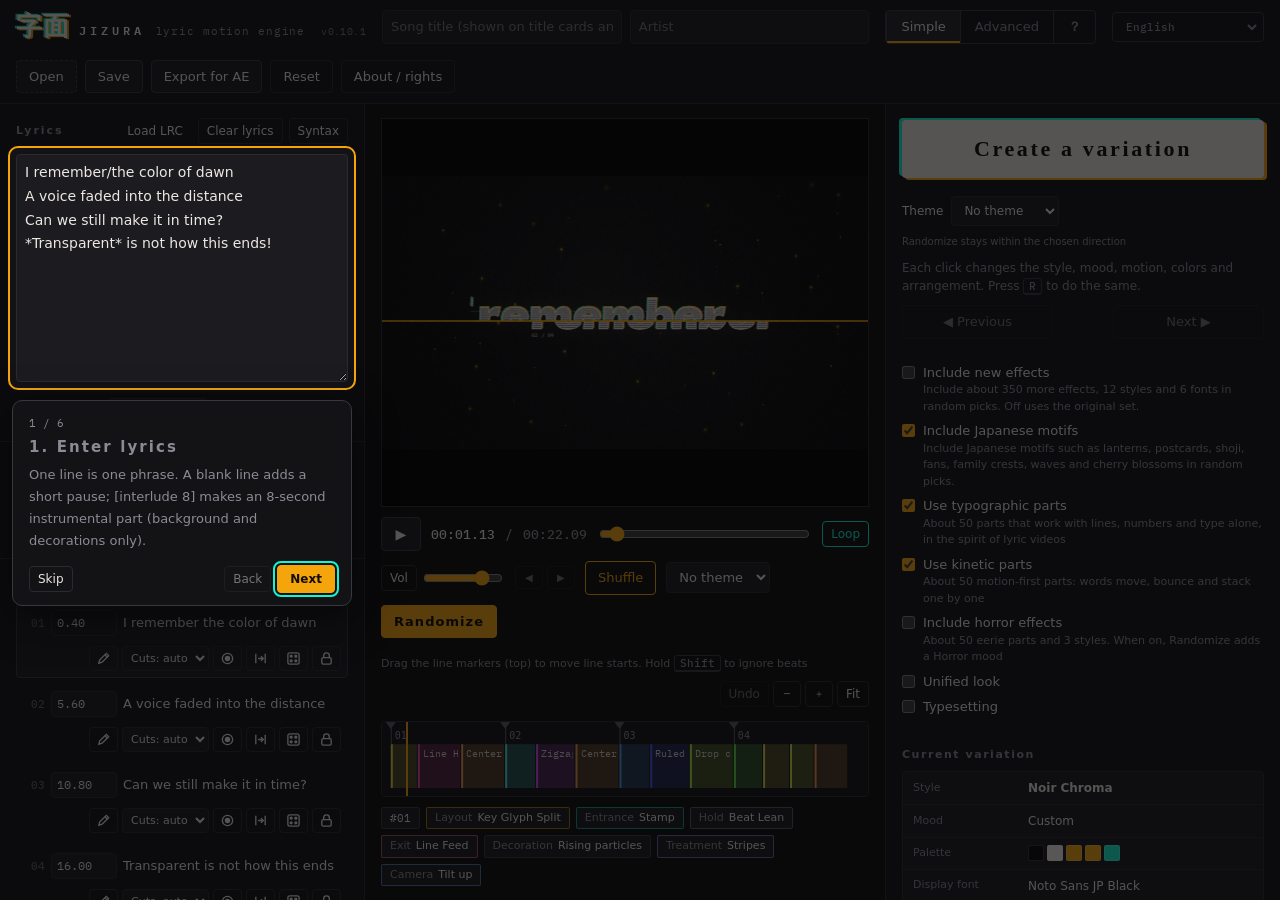
==== en/index.html @ 8b4aab5e "feat: Add custom image support and GitHub Pages deployment workflow" ====
<!doctype html>
<html lang="en">
<head>
<meta charset="utf-8">
<meta name="viewport" content="width=device-width, initial-scale=1, viewport-fit=cover">
<title>JIZURA — Lyric Motion Video Maker</title>
<meta name="description" content="Turn lyrics into animated lyric videos in your browser and export MP4.">
<link rel="canonical" href="https://HYowshi.github.io/JIZURA/en/">
<link rel="alternate" hreflang="ja" href="https://HYowshi.github.io/JIZURA/">
<link rel="alternate" hreflang="en" href="https://HYowshi.github.io/JIZURA/en/">
<link rel="alternate" hreflang="zh-Hant" href="https://HYowshi.github.io/JIZURA/zh-hant/">
<link rel="alternate" hreflang="zh-Hans" href="https://HYowshi.github.io/JIZURA/zh-hans/">
<link rel="alternate" hreflang="ko" href="https://HYowshi.github.io/JIZURA/ko/">
<link rel="alternate" hreflang="id-ID" href="https://HYowshi.github.io/JIZURA/id/">
<link rel="alternate" hreflang="vi" href="https://HYowshi.github.io/JIZURA/vi/">
<meta property="og:type" content="website">
<meta property="og:title" content="JIZURA — Lyric Motion Video Maker">
<meta property="og:description" content="Turn lyrics into animated lyric videos in your browser and export MP4.">
<meta property="og:url" content="https://HYowshi.github.io/JIZURA/en/">
<meta name="twitter:card" content="summary">
<link rel="preconnect" href="https://fonts.googleapis.com">
<link rel="preconnect" href="https://fonts.gstatic.com" crossorigin>
<style>
:root {
  color-scheme: dark;
  --ink: #0c0c0e;
  --panel: #131316;
  --raised: #1b1b20;
  --raised2: #232329;
  --line: #2a2a31;
  --line2: #383840;
  --text: #ece7e1;
  --muted: #8e8a94;
  --faint: #5d5a63;
  --amber: #f5a50c;
  --cyan: #16f4d4;
  --rose: #ff6f9c;
  --danger: #ff5a6a;
  --ui: "IBM Plex Sans JP", "Noto Sans JP", "Hiragino Sans", "Yu Gothic UI", "Meiryo", system-ui, sans-serif;
  --mono: "IBM Plex Mono", "SFMono-Regular", Consolas, monospace;
  --brand: "Zen Old Mincho", "Noto Serif JP", "Yu Mincho", serif;
  --r: 4px;
}
html, body { height: 100%; }
[hidden] { display: none !important; }
body { margin: 0; background: var(--ink); color: var(--text); font: 13px/1.5 var(--ui); -webkit-font-smoothing: antialiased; }
* { box-sizing: border-box; }
button, input, select, textarea { font: inherit; color: inherit; }
:focus-visible { outline: 2px solid var(--cyan); outline-offset: 2px; }
@media (prefers-reduced-motion: reduce) { * { transition: none !important; } }

#app { display: flex; flex-direction: column; min-height: 100%; }

/* ---------- top bar ---------- */
.bar { display: flex; align-items: center; gap: 16px; padding-block: 10px; padding-inline: 16px; border-bottom: 1px solid var(--line); background: var(--panel); flex-wrap: wrap; }
.brand { display: flex; align-items: baseline; gap: 10px; min-width: 0; }
.brand .mark { font: 900 26px/1 var(--brand); letter-spacing: 0.02em; color: var(--text); text-shadow: -2px -1px 0 rgba(22,244,212,0.85), 2px 1px 0 rgba(245,165,12,0.9); }
.brand .word { font: 600 12px/1 var(--mono); letter-spacing: 0.34em; color: var(--text); }
.brand .tag { font: 400 11px/1 var(--mono); color: var(--muted); letter-spacing: 0.08em; }
.brand .ver { font: 400 10px/1 var(--mono); color: var(--muted); opacity: 0.8; margin-left: 6px; letter-spacing: 0.04em; }
.proj { display: flex; gap: 8px; flex: 1 1 280px; min-width: 0; }
.proj input { flex: 1 1 0; min-width: 0; }
.acts { display: flex; gap: 8px; flex-wrap: wrap; }
.lang-switch { display: inline-flex; align-items: center; gap: 3px; flex: none; font: 500 11px var(--mono); border: 1px solid var(--line2); border-radius: var(--r); padding: 3px; }
.lang-switch a, .lang-switch span { display: inline-block; padding: 3px 7px; color: var(--muted); text-decoration: none; border-radius: 2px; }
.lang-switch a:hover { color: var(--text); background: var(--raised2); }
.lang-switch [aria-current=page] { color: var(--ink); background: var(--amber); }
html[lang=en] { --ui: system-ui, -apple-system, "Segoe UI", sans-serif; --brand: Georgia, "Times New Roman", serif; }
html[lang=zh-Hant] { --ui: "Noto Sans TC", "PingFang TC", "Microsoft JhengHei", system-ui, sans-serif; }
html[lang=ko] { --ui: "Noto Sans KR", "Apple SD Gothic Neo", "Malgun Gothic", system-ui, sans-serif; --brand: "Noto Serif KR", "AppleMyungjo", "Batang", serif; }
html[lang=en] .work { grid-template-columns: minmax(315px, 365px) minmax(0, 1fr) minmax(350px, 395px); }
html[lang=en] .slider { grid-template-columns: 124px minmax(0, 1fr) 36px 30px; }
html[lang=en] .now-row { grid-template-columns: 105px minmax(0, 1fr); }
html[lang=en] .font-row { grid-template-columns: 95px minmax(0, 1fr); }
html[lang=en] .ln .tools select { max-width: 130px; }
html[lang=en] .fields .field { overflow-wrap: anywhere; }
html[lang=en] .easy-grid button, html[lang=en] .tabs button { white-space: normal; line-height: 1.2; }

/* ---------- controls ---------- */
input[type=text], input[type=number], input:not([type]), select, textarea {
  background: var(--raised); border: 1px solid var(--line); border-radius: var(--r); padding: 6px 8px; min-width: 0;
}
input[type=number] { font-family: var(--mono); }
textarea { width: 100%; resize: vertical; line-height: 1.7; }
select { padding-right: 4px; }
button { background: var(--raised); border: 1px solid var(--line2); border-radius: var(--r); padding: 6px 12px; cursor: pointer; white-space: nowrap; }
button:hover { background: var(--raised2); border-color: #4a4a54; }
button:disabled { opacity: 0.45; cursor: not-allowed; }
button.small { padding: 3px 8px; font-size: 12px; }
button.ghost { background: transparent; border-color: var(--line); }
button.primary { background: var(--amber); color: #120c00; border-color: var(--amber); font-weight: 700; }
button.primary:hover { background: #ffb52a; }
button.accent { border-color: var(--amber); color: var(--amber); background: transparent; }
button.accent:hover { background: rgba(245,165,12,0.1); }
button[aria-pressed=true] { border-color: var(--cyan); color: var(--cyan); }
button.icon { padding: 4px 6px; line-height: 0; }
button.icon svg { width: 15px; height: 15px; }
label.file { position: relative; display: inline-flex; align-items: center; gap: 6px; background: var(--raised); border: 1px dashed var(--line2); border-radius: var(--r); padding: 6px 12px; cursor: pointer; }
label.file:hover { border-color: var(--amber); }
label.file input { position: absolute; inset: 0; opacity: 0; cursor: pointer; width: 100%; }
.muted { color: var(--muted); }
.mono { font-family: var(--mono); }
h2, h3 { margin: 0; font-weight: 600; }
h2 { font-size: 11px; letter-spacing: 0.18em; color: var(--muted); }
h3 { font-size: 11px; letter-spacing: 0.14em; color: var(--muted); margin-top: 18px; margin-bottom: 8px; }

/* ---------- workspace ---------- */
.work { flex: 1; display: grid; grid-template-columns: minmax(270px, 330px) minmax(0, 1fr) minmax(290px, 350px); min-height: 0; }
.col { min-width: 0; min-height: 0; }
.col-left, .col-right { background: var(--panel); overflow: auto; }
.col-left { border-right: 1px solid var(--line); }
.col-right { border-left: 1px solid var(--line); }
.sec { padding: 14px 16px; border-bottom: 1px solid var(--line); display: flex; flex-direction: column; gap: 10px; }
.sec-h { display: flex; align-items: center; justify-content: space-between; gap: 8px; }
#lyrics { min-height: 150px; font-size: 14px; }
.syntax { font-size: 12px; color: var(--muted); background: var(--raised); border: 1px solid var(--line); border-radius: var(--r); padding: 10px 12px; }
.syntax code { font-family: var(--mono); color: var(--amber); }
.syntax ul { margin: 0; padding-left: 16px; display: grid; gap: 3px; }
.row { display: flex; align-items: center; gap: 8px; flex-wrap: wrap; }
.audio-name { font-size: 12px; overflow-wrap: anywhere; }
.fields { display: grid; grid-template-columns: repeat(3, minmax(0, 1fr)); gap: 8px; }
.field { display: flex; flex-direction: column; gap: 4px; font-size: 11px; color: var(--muted); }
.field input, .field select { width: 100%; }
.tapbox { border: 1px solid var(--amber); border-radius: var(--r); padding: 10px; display: grid; gap: 8px; background: rgba(245,165,12,0.06); }
.tapbox .next { font-size: 15px; }
button.tap { font: 700 18px/1 var(--mono); letter-spacing: 0.2em; padding: 16px; background: var(--amber); color: #120c00; border-color: var(--amber); }
/* タップ同期中は行一覧の自動スクロールで押せなくなるので、左カラムの先頭に貼り付けて固定する */
.col-left > #tapPanel { position: sticky; top: 0; z-index: 20; margin: 10px 12px; background-color: var(--panel); background-image: linear-gradient(rgba(245,165,12,0.10), rgba(245,165,12,0.10)); box-shadow: 0 10px 24px rgba(0,0,0,0.5); }
.tapbox.compact .hint { display: none; }
.tapbox .tap-opts { display: flex; gap: 14px; align-items: center; flex-wrap: wrap; font-size: 12px; color: var(--muted); }
.tapbox .tap-opts label { display: inline-flex; gap: 6px; align-items: center; }
.tapbox .tap-count { margin-left: 10px; font: 700 22px/1 var(--mono); color: var(--amber); }
/* 固定レイアウトにならない広さ／高さのときは、左カラムがスクロールしないのでビューポートに重ねて固定する */
@media (max-width: 1180px), (max-height: 619px) {
  .col-left > #tapPanel { position: fixed; top: 8px; left: 8px; right: 8px; bottom: auto; margin: 0; max-height: 62vh; overflow: auto; box-shadow: 0 14px 40px rgba(0,0,0,0.6); }
}

/* line list */
#lineList { list-style: none; margin: 0; padding: 0; display: grid; gap: 6px; }
.ln { display: grid; grid-template-columns: 22px 66px minmax(0, 1fr); gap: 4px 6px; align-items: center; padding: 6px; border: 1px solid transparent; border-radius: var(--r); }
.ln:hover { background: var(--raised); }
.ln.cur { border-color: var(--line2); background: var(--raised); }
.ln .no { font: 500 11px var(--mono); color: var(--faint); text-align: right; }
.ln .time { width: 100%; padding: 3px 5px; font-size: 12px; }
.ln .txt { overflow: hidden; text-overflow: ellipsis; white-space: nowrap; cursor: pointer; }
.ln .meta { grid-column: 2 / 4; display: flex; justify-content: space-between; align-items: flex-start; gap: 6px; flex-wrap: wrap; }
.ln .tools { display: flex; gap: 4px; flex: 0 1 auto; flex-wrap: wrap; justify-content: flex-end; margin-left: auto; }
.ln .tools select { padding: 2px 4px; font-size: 11px; max-width: 92px; width: auto; }
.ln .cuts { display: flex; gap: 4px; flex-wrap: wrap; min-width: 0; flex: 1 1 140px; }
.ln .cuts span { font-size: 10px; padding: 1px 6px; border-radius: 2px; border: 1px solid var(--line2); color: var(--muted); cursor: pointer; }
.ln .cuts span:hover { color: var(--text); border-color: var(--amber); }
.ln .cuts select.cut-lay { font-size: 10px; padding: 1px 4px; max-width: 112px; border: 1px solid var(--line2); border-radius: 2px; background: var(--raised); color: var(--text); }
.ln .cuts select.cut-lay.is-forced { border-color: var(--amber); color: var(--text); }

/* ---------- stage ---------- */
.col-stage { display: flex; flex-direction: column; gap: 10px; padding: 14px 16px; min-width: 0; }
.viewport { position: relative; width: 100%; background: #000; border: 1px solid var(--line); display: grid; place-items: center; overflow: hidden; }
.viewport canvas { display: block; width: 100%; height: auto; max-height: 68vh; object-fit: contain; }
.field-wide { grid-column: span 2; }
.lang-row { display: flex; align-items: center; flex-wrap: wrap; gap: 6px; margin-top: 6px; font-size: 11px; color: var(--muted); }
.lang-row select { width: auto; }
.key-badge { position: absolute; right: 10px; top: 10px; background: rgba(12,12,14,0.78); border: 1px solid var(--line2); color: #fff; padding: 3px 8px; border-radius: var(--r); font-size: 11px; pointer-events: none; letter-spacing: .04em; }
.key-badge i { display: inline-block; width: 9px; height: 9px; border-radius: 2px; margin-right: 6px; vertical-align: -1px; border: 1px solid rgba(255,255,255,.5); }
.overlay-msg { position: absolute; left: 12px; bottom: 12px; background: rgba(12,12,14,0.85); border: 1px solid var(--line2); padding: 6px 10px; border-radius: var(--r); font-size: 12px; }
.transport { display: flex; align-items: center; gap: 10px; flex-wrap: wrap; }
.transport .vol { display: inline-flex; align-items: center; gap: 4px; }
.transport .vol input[type=range] { flex: 0 0 80px; width: 80px; }
#btnLoop[data-mode="line"], #btnLoop[data-mode="cut"] { color: var(--amber); }
#btnLoop[aria-pressed="false"] { opacity: 0.55; }
.transport .tc { font: 500 13px var(--mono); font-variant-numeric: tabular-nums; }
.transport input[type=range] { flex: 1 1 160px; accent-color: var(--amber); }
button.play { width: 40px; height: 34px; padding: 0; font-size: 14px; }
/* timeline controls, export range, line tools */
.tl-bar { display: flex; justify-content: space-between; align-items: center; gap: 8px; margin: 8px 0 4px; flex-wrap: wrap; }
.tl-hint { font-size: 11px; }
.tl-btns { display: flex; gap: 4px; margin-left: auto; }
.rng-row { display: flex; align-items: center; gap: 6px; flex-wrap: wrap; margin: 10px 0 2px; font-size: 12px; }
.rng-row select { width: auto; max-width: 150px; }
.rng-lab { color: var(--muted); font-size: 11px; }
.rngInfo { font-size: 11px; }
.ln.in-range { border-color: var(--amber); }
.ln.is-inter .txt { color: var(--muted); font-style: italic; }
.ln .txt-edit { width: 100%; padding: 3px 6px; font-size: 13px; }
.ln .tools .icon[aria-pressed=true] { color: var(--amber); }
#timeline { width: 100%; height: 76px; display: block; background: var(--panel); border: 1px solid var(--line); border-radius: var(--r); cursor: pointer; touch-action: none; }
.cutinfo { display: flex; gap: 6px; flex-wrap: wrap; align-items: center; min-height: 26px; flex: none; }
.cutinfo .cut-roll { margin-left: 2px; }
.chip { font-size: 11px; padding: 2px 8px; border-radius: 2px; border: 1px solid var(--line2); color: var(--text); background: var(--raised); }
.chip b { font-weight: 500; color: var(--muted); margin-right: 5px; }
button.chip { cursor: pointer; font: inherit; }
button.chip:hover { border-color: var(--amber); color: var(--text); }
button.chip.is-forced { border-color: var(--amber); }
button.chip[aria-pressed=true] { border-color: var(--cyan); color: var(--cyan); }
.cut-pick { border: 1px solid var(--line); border-radius: var(--r); background: var(--panel); padding: 8px; max-height: min(42vh, 420px); overflow: auto; }
.cut-pick-h { display: flex; align-items: center; gap: 8px; margin-bottom: 8px; position: sticky; top: 0; background: var(--panel); z-index: 1; padding-bottom: 4px; }
.cut-pick-h strong { font-size: 12px; }
.cut-pick-h .muted { flex: 1; font-size: 11px; }
.cut-pick .tech-grid { display: grid; grid-template-columns: repeat(auto-fill, minmax(112px, 1fr)); gap: 8px; padding: 0; min-height: 96px; }
.cut-pick .tcard { cursor: pointer; width: 100%; text-align: left; }
.cut-pick .tcard.is-on { border-color: var(--amber); box-shadow: 0 0 0 1px var(--amber); }
.cut-pick .tcard canvas { width: 100%; aspect-ratio: 16 / 9; display: block; background: #0c0c0e; }
.chip { font-size: 11px; padding: 2px 8px; border-radius: 2px; border: 1px solid var(--line2); color: var(--text); background: var(--raised); }
.chip b { font-weight: 500; color: var(--muted); margin-right: 5px; }
.chip.l { border-color: rgba(245,165,12,0.6); }
.chip.e { border-color: rgba(22,244,212,0.55); }
.chip.x { border-color: rgba(255,111,156,0.6); }
.chip.h { border-color: #55525c; }
.hint { font-size: 12px; color: var(--muted); }

/* ---------- right panel ---------- */
.tabs { display: grid; grid-template-columns: repeat(4, 1fr); border-bottom: 1px solid var(--line); position: sticky; top: 0; background: var(--panel); z-index: 2; }
.tabs button { border: 0; border-radius: 0; background: transparent; padding: 11px 4px; color: var(--muted); border-bottom: 2px solid transparent; }
.tabs button[aria-selected=true] { color: var(--text); border-bottom-color: var(--amber); }
.tabpane { padding: 14px 16px 24px; }
.style-grid { display: grid; grid-template-columns: repeat(3, minmax(0, 1fr)); gap: 8px; }
.stile { display: flex; flex-direction: column; gap: 5px; padding: 0; border: 1px solid var(--line); background: transparent; border-radius: var(--r); overflow: hidden; text-align: left; }
.stile canvas { width: 100%; aspect-ratio: 16 / 9; display: block; }
.stile span { font-size: 11px; padding: 0 7px 6px; white-space: nowrap; overflow: hidden; text-overflow: ellipsis; }
.stile[aria-pressed=true] { border-color: var(--amber); box-shadow: 0 0 0 1px var(--amber); color: var(--text); }
.slider { display: grid; grid-template-columns: 96px minmax(0, 1fr) 36px 30px; gap: 8px; align-items: center; margin-bottom: 8px; }
.slider input { width: 100%; accent-color: var(--amber); }
.slider output { font: 500 11px var(--mono); color: var(--muted); text-align: right; }
.checks { display: grid; grid-template-columns: repeat(2, minmax(0, 1fr)); gap: 3px 10px; }
.checks label { display: flex; align-items: center; gap: 6px; font-size: 12px; padding: 2px 0; }
.checks input { accent-color: var(--amber); }
.tgroup .checks.tech-grid { display: grid; grid-template-columns: repeat(auto-fill, minmax(128px, 1fr)); gap: 8px; padding: 0 10px 10px; }
.tcard { display: flex; flex-direction: column; gap: 4px; padding: 0; border: 1px solid var(--line); border-radius: var(--r); overflow: hidden; background: var(--panel); cursor: pointer; }
.tcard:hover { border-color: var(--line2); }
.tcard canvas { width: 100%; aspect-ratio: 16 / 9; display: block; background: #0c0c0e; }
.tcard .tcard-name { display: flex; align-items: center; gap: 5px; font-size: 11px; padding: 0 6px 6px; min-width: 0; }
.tcard .tcard-name span { white-space: nowrap; overflow: hidden; text-overflow: ellipsis; min-width: 0; }
.tcard.set-off { opacity: 0.5; }
.group-h { display: flex; justify-content: space-between; align-items: center; margin-top: 16px; margin-bottom: 6px; }
.tgroup { border: 1px solid var(--line); border-radius: var(--r); margin-bottom: 8px; background: var(--raised); }
.tgroup summary { display: flex; justify-content: space-between; align-items: center; padding: 8px 10px; cursor: pointer; list-style: none; font-size: 12px; }
.tgroup summary::-webkit-details-marker { display: none; }
.tgroup summary::before { content: '▸'; color: var(--muted); margin-right: 8px; transition: transform .15s; }
.tgroup[open] summary::before { transform: rotate(90deg); }
.tgroup .tg-name { flex: 1; font-weight: 600; }
.tgroup .tg-cnt { color: var(--muted); font-size: 11px; }
/* locks: same look as the per-line lock button (icon ghost + SVG, accent colour while pressed) */
.tgroup summary .lk { flex: none; margin-left: 6px; }
.lk[aria-pressed="true"] { color: var(--amber); }
.tgroup .tg-tools { display: flex; gap: 6px; padding: 0 10px 8px; }
.tgroup .checks { padding: 0 10px 10px; }
.chip.t { border-color: rgba(180,140,255,0.6); }
.chip.b { border-color: rgba(120,200,120,0.55); }
.chip.c { border-color: rgba(120,170,255,0.6); }
.group-h:first-child { margin-top: 0; }
.color-row { display: grid; grid-template-columns: repeat(3, minmax(0, 1fr)); gap: 8px; }
.color-row label { display: flex; flex-direction: column; gap: 3px; font-size: 11px; color: var(--muted); }
.color-row input[type=color] { width: 100%; height: 28px; padding: 0; border: 1px solid var(--line); background: transparent; border-radius: var(--r); }
.font-row { display: grid; grid-template-columns: 70px minmax(0, 1fr); gap: 8px; align-items: center; margin-bottom: 6px; font-size: 12px; }
.progress { height: 6px; background: var(--raised2); border-radius: 3px; overflow: hidden; }
.progress i { display: block; height: 100%; width: 0; background: linear-gradient(90deg, var(--cyan), var(--amber)); }
.outbtns { display: grid; gap: 8px; margin-top: 12px; }
.outbtns button { padding: 10px 12px; }
.note { font-size: 12px; color: var(--muted); border-left: 2px solid var(--line2); padding-left: 10px; margin-top: 12px; }
.kbd { font: 500 11px var(--mono); border: 1px solid var(--line2); border-bottom-width: 2px; padding: 0 5px; border-radius: 3px; }

label.check { display: flex; align-items: flex-start; gap: 8px; margin-bottom: 8px; cursor: pointer; }
label.check input { margin: 3px 0 0; flex: none; accent-color: var(--amber); }
label.check small { display: block; font-size: 11px; color: var(--muted); }

/* ---------- modes / おまかせ ---------- */
.modes { display: inline-flex; border: 1px solid var(--line2); border-radius: var(--r); overflow: hidden; }
.modes button { border: 0; border-radius: 0; background: transparent; padding: 6px 14px; color: var(--muted); }
.modes button + button { border-left: 1px solid var(--line2); }
.modes button[aria-pressed=true] { background: var(--raised2); color: var(--text); box-shadow: inset 0 -2px 0 var(--amber); }
#app.is-easy .tabs, #app.is-easy .tabpane, #app.is-easy .pro-only { display: none !important; }
.hist-btns { display: inline-flex; gap: 4px; }
button.icon-txt { font-size: 10px; min-width: 28px; }
.transport #btnOmakase { letter-spacing: 0.08em; }

.easy { padding: 16px 16px 28px; display: grid; gap: 18px; }
.easy h3 { margin: 0 0 8px; }
.easy-hero { display: grid; gap: 10px; }
button.omakase {
  position: relative; padding: 18px 14px; font: 900 22px/1 var(--brand); letter-spacing: 0.12em;
  background: var(--text); color: var(--ink); border: 0; border-radius: var(--r);
  box-shadow: -3px -2px 0 var(--cyan), 3px 2px 0 var(--amber);
  transition: transform .12s ease, box-shadow .12s ease;
}
button.omakase:hover { background: #fff; box-shadow: -5px -3px 0 var(--cyan), 5px 3px 0 var(--amber); }
button.omakase:active { transform: translateY(1px) scale(0.99); box-shadow: -1px -1px 0 var(--cyan), 1px 1px 0 var(--amber); }
button.omakase:disabled { box-shadow: none; }
.easy-hero .hint { margin: 0; }
.hist-row { display: grid; grid-template-columns: 1fr auto 1fr; gap: 8px; align-items: center; }
.hist-row #histPos { font-size: 11px; text-align: center; min-width: 44px; }
.now { display: grid; gap: 1px; background: var(--line); border: 1px solid var(--line); border-radius: var(--r); overflow: hidden; }
.now-row { display: grid; grid-template-columns: 84px minmax(0, 1fr); gap: 10px; align-items: center; padding: 7px 10px; background: var(--raised); font-size: 12px; }
.now-row .k { color: var(--muted); font-size: 11px; }
.now-row .v { display: flex; align-items: center; gap: 8px; min-width: 0; overflow: hidden; text-overflow: ellipsis; white-space: nowrap; }
.now-row b { font-weight: 700; }
.tagl { font: 500 10px var(--mono); color: var(--cyan); border: 1px solid rgba(22,244,212,0.5); padding: 0 5px; border-radius: 2px; }
.easy-grid { display: grid; grid-template-columns: repeat(2, minmax(0, 1fr)); gap: 8px; }
.easy-grid button { padding: 10px 8px; }
.easy .fields { display: grid; grid-template-columns: repeat(3, minmax(0, 1fr)); gap: 8px; }
.easy .exp-box { margin-top: 10px; }
.swatches { display: inline-flex; gap: 3px; vertical-align: middle; }
.swatches i { width: 16px; height: 16px; border-radius: 2px; border: 1px solid rgba(255,255,255,0.18); display: inline-block; }
#paletteSwatch i { width: 22px; height: 22px; }
.toast {
  position: absolute; top: 12px; left: 50%; transform: translate(-50%, -6px); opacity: 0;
  display: flex; align-items: center; gap: 10px; max-width: calc(100% - 24px);
  background: rgba(12,12,14,0.9); border: 1px solid var(--line2); border-left: 2px solid var(--amber);
  padding: 7px 12px; border-radius: var(--r); font-size: 12px; white-space: nowrap; overflow: hidden; text-overflow: ellipsis; pointer-events: none;
  transition: opacity .2s ease, transform .2s ease;
}
.toast.in { opacity: 1; transform: translate(-50%, 0); }
.toast.out { opacity: 0; transform: translate(-50%, -6px); }

/* ---------- 利用について ---------- */
button.linkish { background: none; border: 0; padding: 4px 0; color: var(--muted); font-size: 12px; text-decoration: underline; text-underline-offset: 3px; cursor: pointer; justify-self: start; }
button.linkish:hover { color: var(--text); background: none; }
dialog.terms { width: min(520px, calc(100vw - 32px)); max-height: calc(100vh - 48px); overflow: auto; padding: 22px 24px 18px; background: var(--panel); color: var(--text); border: 1px solid var(--line2); border-radius: 8px; box-shadow: 0 20px 60px rgba(0,0,0,0.55); }
dialog.terms .reset-list { margin: 0 0 12px; padding-left: 18px; display: grid; gap: 3px; font-size: 13px; }
button.danger { background: #c9433a; border-color: #c9433a; color: #fff; font-weight: 700; }
button.danger:hover { background: #dd5146; }
.sec-btns { display: inline-flex; gap: 6px; }
.sec-btns label.file.small { padding: 3px 8px; font-size: 12px; border-style: solid; border-color: transparent; background: transparent; color: var(--fg, inherit); }
.sec-btns label.file.small:hover { border-color: var(--amber); }
dialog.terms::backdrop { background: rgba(6,6,8,0.66); }
dialog.terms h2 { font-size: 15px; letter-spacing: 0.08em; color: var(--text); margin: 0 0 14px; }
dialog.terms p { margin: 0 0 10px; line-height: 1.75; font-size: 13px; }
dialog.terms a { color: var(--cyan); word-break: break-all; }
.terms-main { border-left: 3px solid var(--amber); background: var(--raised); padding: 12px 14px 4px; border-radius: 0 var(--r) var(--r) 0; margin-bottom: 14px; }
.terms-main .terms-big { font-size: 15px; }
.terms-main strong { color: var(--amber); font-weight: 700; }
.terms-sub { color: var(--muted); font-size: 12px !important; }
.terms-note { font-size: 12px !important; }
.terms-oss { font-size: 12px; color: var(--muted); margin: 4px 0 14px; }
.terms-oss summary { cursor: pointer; }
.terms-oss p { font-size: 12px !important; margin-top: 6px; }
.terms-foot { display: flex; justify-content: space-between; align-items: center; gap: 12px; border-top: 1px solid var(--line); padding-top: 12px; }

/* ---------- fixed workspace (wide & tall enough windows) ----------
   The page no longer scrolls as a whole: the header and the preview + timeline stay put, and the
   lyrics / line list (left) and settings (right) scroll inside their own columns. */
@media (min-width: 1181px) and (min-height: 620px) {
  html.fixed-ok body { overflow: hidden; }
  html.fixed-ok #app { height: 100vh; height: 100dvh; min-height: 0; }
  html.fixed-ok .work { overflow: hidden; }
  html.fixed-ok .col-left, html.fixed-ok .col-right { overscroll-behavior: contain; }
  html.fixed-ok .col-stage { overflow: hidden auto; }
  html.fixed-ok .viewport { flex: 1 1 0; min-height: 180px; }
  html.fixed-ok .viewport canvas { max-height: none; }
}

/* ---------- responsive ---------- */
@media (max-width: 1180px) {
  .work { grid-template-columns: minmax(0, 1fr) minmax(0, 1fr); }
  html[lang=en] .work { grid-template-columns: minmax(0, 1fr) minmax(0, 1fr); }
  .col-stage { grid-column: 1 / -1; order: -1; }
  .col-left { border-right: 1px solid var(--line); }
  .col-right { border-left: 0; }
}
@media (max-width: 760px) {
  .work { grid-template-columns: minmax(0, 1fr); }
  html[lang=en] .work { grid-template-columns: minmax(0, 1fr); }
  .col-left, .col-right { border: 0; border-top: 1px solid var(--line); }
  .bar { gap: 10px; }
  .brand .tag { display: none; }
  .fields { grid-template-columns: repeat(2, minmax(0, 1fr)); }
  .easy .fields { grid-template-columns: repeat(3, minmax(0, 1fr)); }
  #app.is-easy .col-right { order: 0; border-top: 1px solid var(--line); }
  #app.is-easy .col-left { order: 1; }
  .transport .hist-btns { display: none; }
}

/* 追加分 / 和風 switches + badges */
.pick-sets { margin: 12px 0 6px; text-align: left; }
.pick-sets label.check { margin-bottom: 6px; }
.easy-hero .pick-sets { margin-top: 14px; }
.set-badge { display: inline-block; margin-left: 4px; padding: 0 4px; border: 1px solid var(--amber); border-radius: 3px; color: var(--amber); font-size: 10px; line-height: 15px; vertical-align: 1px; }
.set-badge.ex { border-color: var(--cyan, #4cc9d9); color: var(--cyan, #4cc9d9); }
.set-badge.set-horror { border-color: #c0544a; color: #e0786e; }
.set-badge.set-typo { border-color: #9aa3ad; color: #c5ccd3; }
.set-badge.set-kinetic { border-color: #7fbf6a; color: #9fd98a; }
.checks label.set-off { opacity: 0.45; }
.checks label.set-off .set-badge { border-color: var(--muted); color: var(--muted); }
.stile { position: relative; }
.stile .badges { position: absolute; top: 4px; left: 4px; padding: 0; display: flex; gap: 3px; }
.stile .set-badge { margin: 0; padding: 0 4px; font-size: 10px; line-height: 15px; background: rgba(0,0,0,0.55); }
.stile.set-off { opacity: 0.55; }

/* ---------- かんたんモードの案内ツアー ---------- */
.tour { position: fixed; inset: 0; z-index: 200; pointer-events: auto; }
.tour-spot { position: fixed; border-radius: 8px; box-shadow: 0 0 0 9999px rgba(8, 8, 10, 0.66); outline: 2px solid var(--amber); transition: all 0.22s ease; pointer-events: none; }
.tour-bub { position: fixed; width: min(340px, calc(100vw - 24px)); background: var(--panel); color: var(--text); border: 1px solid var(--line2); border-radius: 10px; padding: 14px 16px 12px; box-shadow: 0 12px 40px rgba(0,0,0,0.5); transition: top 0.22s ease, left 0.22s ease; }
.tour-step { font-size: 11px; }
.tour-title { margin: 4px 0 6px; font-size: 15px; }
.tour-text { margin: 0 0 12px; font-size: 13px; line-height: 1.7; color: var(--muted); }
.tour-nav { display: flex; gap: 6px; align-items: center; }
.tour-sp { flex: 1; }
.tour-btn { min-width: 30px; font-weight: 700; }
button.small.primary { padding: 4px 12px; }

.lang-switch select { font: 500 11px var(--mono); padding: 3px 6px; width: auto; background: transparent; color: var(--muted); border: none; }
.sr-only { position: absolute; width: 1px; height: 1px; overflow: hidden; clip: rect(0 0 0 0); white-space: nowrap; }
.unify-box { margin-bottom: 10px; padding-bottom: 6px; border-bottom: 1px solid var(--line); }
.center-dir { gap: 6px; margin: -2px 0 8px 26px; font-size: 12px; }
.center-dir select { width: auto; }

/* ================= スマホ mode (#app.is-mobile) =================
   one column: sticky header with おまかせ, the preview right under it, then folding sections */
.omk-top, .menu-btn { display: none; }
.mode-mobile { display: none; }
@media (max-width: 900px), (pointer: coarse) { .mode-mobile { display: inline-block; } }
#app.is-mobile .mode-mobile { display: inline-block; }
#app.is-mobile .bar { position: sticky; top: 0; z-index: 40; gap: 8px; padding: 8px 10px; }
#app.is-mobile .brand .tag, #app.is-mobile .brand .word, #app.is-mobile .tour-btn { display: none; }
#app.is-mobile .brand .mark { font-size: 22px; }
#app.is-mobile .omk-top, #app.is-mobile .menu-btn { display: inline-block; }
#app.is-mobile .omk-top { order: 2; margin-left: auto; padding: 9px 16px; font-size: 15px; }
#app.is-mobile .menu-btn { order: 3; padding: 9px 10px; }
#app.is-mobile .modes { order: 4; flex: 1 1 100%; }
#app.is-mobile .modes button { flex: 1 1 0; padding: 7px 4px; }
#app.is-mobile .proj, #app.is-mobile .acts, #app.is-mobile .lang-switch { display: none; order: 5; flex: 1 1 100%; }
#app.is-mobile.menu-open .proj, #app.is-mobile.menu-open .acts, #app.is-mobile.menu-open .lang-switch { display: flex; }
#app.is-mobile .acts > * { flex: 1 1 auto; }
#app.is-mobile .work { display: flex; flex-direction: column; overflow: visible; }
#app.is-mobile .col-left, #app.is-mobile .col-right { overflow: visible; border: 0; border-top: 1px solid var(--line); }
#app.is-mobile .col-stage { order: -1; position: sticky; top: var(--mbar, 96px); z-index: 30; background: var(--ink); padding: 8px 10px; gap: 6px; box-shadow: 0 8px 18px rgba(0,0,0,0.45); }
#app.is-mobile .viewport canvas { max-height: 34vh; }
#app.is-mobile .tl-bar, #app.is-mobile #timeline, #app.is-mobile .cutinfo, #app.is-mobile .transport .vol, #app.is-mobile #btnLoop, #app.is-mobile #btnShuffle, #app.is-mobile #btnOmakase { display: none; }
#app.is-mobile .transport { gap: 8px; flex-wrap: nowrap; }
#app.is-mobile .transport .hist-btns { display: inline-flex; }
#app.is-mobile .col-right { order: 0; }
#app.is-mobile .col-left { order: 1; }
#app.is-mobile .easy-hero .omakase { display: none; }
#app.is-mobile button, #app.is-mobile select, #app.is-mobile input[type=text], #app.is-mobile label.file { min-height: 40px; }
#app.is-mobile button.small, #app.is-mobile .ln button, #app.is-mobile .ln select { min-height: 34px; }
#app.is-mobile .easy .fields, #app.is-mobile .fields { grid-template-columns: repeat(2, minmax(0, 1fr)); }
/* folding sections: tap the heading */
#app.is-mobile .sec > .sec-h h2 { cursor: pointer; font-size: 13px; }
#app.is-mobile .sec > .sec-h h2::before { content: '▾'; display: inline-block; width: 1.2em; color: var(--amber); }
#app.is-mobile .sec.fold > .sec-h h2::before { content: '▸'; }
#app.is-mobile .sec.fold > :not(.sec-h) { display: none !important; }
/* lines: one compact row each, tap to open its tools */
#app.is-mobile .ln { grid-template-columns: 22px minmax(0, 1fr); padding: 8px 6px; }
#app.is-mobile .ln .time { display: none; }
#app.is-mobile .ln .meta { display: none; grid-column: 1 / -1; }
#app.is-mobile .ln.open .meta { display: block; }
#app.is-mobile .ln .txt { white-space: nowrap; overflow: hidden; text-overflow: ellipsis; }
#app.is-mobile .ln.open .txt { white-space: normal; }
.exp-share { width: 100%; margin-bottom: 8px; }
#app.is-mobile .transport .tc.muted, #app.is-mobile #timeDur { display: none; }
#app.is-mobile .transport input[type=range] { flex: 1 1 40px; min-width: 0; }
#app.is-mobile .transport .hist-btns button { min-width: 36px; padding: 4px 8px; }
#app.is-mobile button.play { flex: none; width: 44px; }

/* カットの開始時刻 (詳細モード) and the cut playing now */
.ln .cut-pair { display: inline-flex; min-width: 0; gap: 2px; align-items: center; }
.ln .cut-time { width: 64px; font-size: 11px; padding: 2px 4px; }
.ln .cut-time.is-forced { border-color: var(--amber); }
.ln .cut-lay.playing { box-shadow: 0 0 0 2px var(--amber); }
.theme-row { display: flex; align-items: center; gap: 8px; flex-wrap: wrap; font-size: 12px; margin-top: 8px; }
.theme-row select { min-width: 9em; }
#app.is-easy .ln .cut-pair { display: none; }
.outbtns.out-png { grid-template-columns: repeat(auto-fit, minmax(140px, 1fr)); margin-top: 8px; }
.outbtns.out-png button { padding: 8px 10px; font-size: 12px; }
/* layout menus are filled on first use: keep their width fixed so nothing jumps */
.ln .cuts select.cut-lay { width: 112px; }
.ln .tools select.lay { width: 112px; }

/* ---------- custom user images ---------- */
.image-box { display: flex; flex-direction: column; gap: 8px; margin-top: 4px; }
.img-thumbs { display: flex; gap: 6px; flex-wrap: wrap; margin-top: 6px; }
.img-thumb-item { position: relative; width: 54px; height: 54px; border-radius: var(--r); overflow: hidden; border: 1px solid var(--line2); background: var(--raised); }
.img-thumb-item img { width: 100%; height: 100%; object-fit: cover; display: block; }
.img-thumb-item .del-btn { position: absolute; top: 2px; right: 2px; background: rgba(0,0,0,0.75); color: #fff; border: none; border-radius: 2px; width: 16px; height: 16px; font-size: 10px; line-height: 16px; text-align: center; cursor: pointer; padding: 0; }
.img-thumb-item .del-btn:hover { background: var(--danger); }

</style>
</head>
<body>
<div id="tour" class="tour" hidden role="dialog" aria-modal="true" aria-labelledby="tourTitle">
  <div class="tour-spot"></div>
  <div class="tour-bub">
    <div class="tour-step mono muted"></div>
    <h3 id="tourTitle" class="tour-title"></h3>
    <p class="tour-text"></p>
    <div class="tour-nav"><button class="tour-skip ghost small">Skip</button><span class="tour-sp"></span><button class="tour-prev ghost small">Back</button><button class="tour-next primary small">Next</button></div>
  </div>
</div>
<div id="app">
  <header class="bar">
    <div class="brand"><span class="mark" aria-hidden="true">字面</span><span class="word">JIZURA</span><span class="tag">lyric motion engine</span><span class="ver">v0.10.1</span></div>
    <div class="proj">
      <input id="songTitle" type="text" placeholder="Song title (shown on title cards and HUD)" aria-label="Song title">
      <input id="songArtist" type="text" placeholder="Artist" aria-label="Artist">
    </div>
    <button id="btnOmakaseTop" class="primary omk-top" title="Randomize style, mood, effects and palette">Randomize</button>
    <button id="btnMenu" class="ghost menu-btn" aria-expanded="false" aria-controls="appMenu">Menu</button>
    <div class="modes" role="group" aria-label="Editor mode">
      <button id="modeMobile" class="mode-mobile" aria-pressed="false" title="Phone layout (Randomize pinned at the top, lines folded)">Phone</button>
      <button id="modeEasy" aria-pressed="false" title="A simple workspace focused on automatic creation">Simple</button>
      <button id="modePro" aria-pressed="true" title="Show all settings">Advanced</button>
      <button id="btnTour" class="ghost tour-btn" title="A short tour of the Simple mode" aria-label="Tour">？</button>
    </div>
    <label class="lang-switch"><span class="sr-only">Language</span><select aria-label="Language" onchange="if(this.value)location.href=this.value"><option value="../index.html" lang="ja">日本語</option><option value="../en/index.html" lang="en" selected>English</option><option value="../zh-hant/index.html" lang="zh-Hant">繁體中文</option><option value="../zh-hans/index.html" lang="zh-Hans">简体中文</option><option value="../ko/index.html" lang="ko">한국어</option><option value="../id/index.html" lang="id-ID">Bahasa Indonesia</option><option value="../vi/index.html" lang="vi">Tiếng Việt</option></select></label>
    <div class="acts">
      <label class="file" title="Open a saved project (.json)">Open<input id="fileProject" type="file" accept=".json,application/json"></label>
      <button id="btnSave" title="Save project as .json">Save</button>
      <button id="btnAE" title="Export project data for the After Effects panel">Export for AE</button>
      <button id="btnReset" class="ghost" title="Clear lyrics, song, settings and history and start over">Reset</button>
      <button id="btnTerms" class="ghost terms-open" title="Rights and licenses for your exports">About / rights</button>
    </div>
  </header>

  <main class="work">
    <!-- ================= left: lyrics & timing ================= -->
    <section class="col col-left" aria-label="Lyrics and timing">
      <div id="tapPanel" class="tapbox" hidden>
          <div class="hint">Press <span class="kbd">Space</span> or the button as each line starts. A wrong tap? Press <span class="kbd">Backspace</span> or “Undo tap”. To redo from a line in the middle, press ◎ in the line list.If a line has several cuts, press <span class="kbd">Tab</span> the moment the cut should change to time the cuts of that line too.</div>
          <div class="tap-opts"><label>Speed <select id="tapRate" aria-label="Playback speed while tapping"><option value="1">1×</option><option value="0.75">0.75×</option><option value="0.5">0.5×</option></select></label><label><input type="checkbox" id="tapCount"> Count-in</label></div>
          <div class="next">Next: <b id="tapLine">—</b><b id="tapCountNum" class="tap-count" hidden></b></div>
          <button id="tapBtn" class="tap">TAP</button>
          <button id="tapBack" class="ghost">Undo tap</button>
          <button id="tapStop" class="ghost">Finish</button>
      </div>
      <div class="sec">
        <div class="sec-h"><h2>Lyrics</h2><span class="sec-btns"><label class="file ghost small" title="Load an LRC file (lyrics with time stamps) in place of the current lyrics (Undo brings them back)">Load LRC<input id="fileLrc" type="file" accept=".lrc,.txt,text/plain"></label><button id="btnClearLyrics" class="ghost small" title="Clear the lyrics with their line timings, per-line settings and export range (Undo or Ctrl+Z brings them back)">Clear lyrics</button><button id="btnSyntax" class="ghost small" aria-expanded="false">Syntax</button></span></div>
        <textarea id="lyrics" rows="9" spellcheck="false" aria-label="Lyrics (one phrase per line)"></textarea>
        <label class="lang-row">Lyrics language<select id="lyricLang"><option value="auto">Auto-detect</option><option value="ja">日本語</option><option value="zh-Hant">繁體中文</option><option value="zh-Hans">简体中文</option><option value="ko">한국어</option><option value="en">English</option></select><span id="langNote" class="muted"></span></label>
        <div id="syntax" class="syntax" hidden>
          <ul>
            <li>One phrase per line. A blank line adds a short pause.</li>
            <li><code>I remember/the dawn</code> … <code>/</code> marks a cut boundary</li>
            <li><code>*transparent*</code> … emphasis (larger, stronger effects)</li>
            <li>A trailing <code>!</code> … adds a flash and shake</li>
            <li><code>lyrics|reading or note</code> … smaller text in annotation layouts</li>
            <li><code>[01:23.45]Lyrics</code> … uses an LRC timestamp</li>
            <li><code>[interlude 8]</code> … an 8-second instrumental part (no lyrics, background and decorations only). Without a number it lasts 4 seconds; tap sync or markers set its length</li>
            <li><code>#</code> starts a comment (ignored)</li>
          </ul>
        </div>
      </div>

      <div class="sec">
        <div class="sec-h"><h2>Audio and timing</h2></div>
        <div id="audioName" class="muted audio-name">No audio. Import a song to detect beats and align cuts.</div>
        <div class="row">
          <label class="file" title="MP3, WAV, M4A and more">Import audio<input id="audioFile" type="file" accept="audio/*,.mp3,.wav,.m4a,.aac,.ogg,.flac"></label>
          <button id="btnTap" title="Tap at the start of each line while the song plays">Tap to sync</button>
        </div>
        <div class="fields pro-only">
          <label class="field">BPM<input id="bpm" type="number" min="0" max="300" step="0.1" placeholder="Auto"></label>
          <label class="field">Start (s)<input id="offset" type="number" min="0" step="0.05"></label>
          <label class="field">Line duration<input id="lineScale" type="number" min="0.4" max="3" step="0.05"></label>
        </div>
        <div class="row pro-only">
          <label class="row" style="gap:6px"><input id="snap" type="checkbox"> Snap to beat</label>
          <button id="btnResetTimes" class="ghost small">Clear manual timing</button>
        </div>
      </div>

      <div class="sec">
        <div class="sec-h"><h2>Lines and cuts</h2><span id="linesInfo" class="muted mono"></span></div>
        <ol id="lineList"></ol>
      </div>
    </section>

    <!-- ================= center: stage ================= -->
    <section class="col col-stage" aria-label="Preview">
      <div class="viewport" id="viewport"><canvas id="view" width="1280" height="720"></canvas><div id="viewMsg" class="overlay-msg" hidden></div><div id="keyBadge" class="key-badge" hidden></div><div id="toast" class="toast" role="status" aria-live="polite" hidden></div></div>
      <div class="transport">
        <button id="btnPlay" class="play" aria-label="Play">▶</button>
        <span id="timeNow" class="tc">00:00.00</span><span class="tc muted">/</span><span id="timeDur" class="tc muted">00:00.00</span>
        <input id="scrub" type="range" min="0" max="10000" value="0" aria-label="Playback position">
        <button id="btnLoop" class="ghost small" aria-pressed="true" title="Loop the whole piece">Loop</button>
        <span class="vol"><button id="btnMute" class="ghost small" aria-pressed="false" title="Click to mute / unmute (preview only — exports keep the original level)">Vol</button><input id="vol" type="range" min="0" max="100" value="80" aria-label="Preview volume"></span>
        <span class="hist-btns">
          <button id="btnPrev" class="ghost small icon-txt" title="Previous variation" aria-label="Previous">◀</button>
          <button id="btnNext" class="ghost small icon-txt" title="Next variation" aria-label="Next">▶</button>
        </span>
        <button id="btnShuffle" class="accent" title="Shuffle the arrangement, keeping locked lines">Shuffle</button>
        <select class="themeSel" aria-label="Randomize theme" title="Randomize theme (when set, Randomize stays within that direction and turns on the part sets it needs)"><option value="">No theme</option><option value="lyricpv">Lyric video</option><option value="kinetic">Kinetic</option><option value="wa">Japanese</option><option value="horror">Horror</option><option value="pop">Pop</option><option value="ballad">Ballad</option></select>
        <button id="btnOmakase" class="primary" title="Randomize style, mood, effects and colors (R)">Randomize</button>
      </div>
      <div class="tl-bar">
        <span class="tl-hint muted">Drag the line markers (top) to move line starts. Hold <span class="kbd">Shift</span> to ignore beats</span>
        <span class="tl-btns">
          <button id="btnUndoEdit" class="ghost small" title="Undo lyric and timing changes (Ctrl+Z)" disabled>Undo</button>
          <button id="tlOut" class="ghost small icon-txt" title="Zoom out" aria-label="Zoom the timeline out">−</button>
          <button id="tlIn" class="ghost small icon-txt" title="Zoom in (or scroll on the timeline)" aria-label="Zoom the timeline in">＋</button>
          <button id="tlFit" class="ghost small" title="Show the whole song">Fit</button>
        </span>
      </div>
      <canvas id="timeline" aria-label="Timeline (click to seek, drag line markers to adjust)"></canvas>
      <div class="cutinfo" id="cutInfo"></div>
      <div id="cutPick" class="cut-pick pro-only" hidden>
        <div class="cut-pick-h">
          <strong id="cutPickTitle">Techniques</strong>
          <span class="muted" id="cutPickHint">Replace only this cut</span>
          <button type="button" id="cutPickAuto" class="ghost small">Auto</button>
          <button type="button" id="cutPickClose" class="ghost small" aria-label="Close">✕</button>
        </div>
        <div id="cutPickGrid" class="tech-grid checks"></div>
      </div>
    </section>

    <!-- ================= right: look & output ================= -->
    <section class="col col-right" aria-label="Style and export">
      <div id="easyPanel" class="easy" hidden>
        <div class="easy-hero">
          <button id="btnOmakaseBig" class="omakase">Create a variation</button>
          <label class="theme-row">Theme<select class="themeSel" aria-label="Randomize theme"><option value="">No theme</option><option value="lyricpv">Lyric video</option><option value="kinetic">Kinetic</option><option value="wa">Japanese</option><option value="horror">Horror</option><option value="pop">Pop</option><option value="ballad">Ballad</option></select><small class="muted">Randomize stays within the chosen direction</small></label>
          <p class="hint">Each click changes the style, mood, motion, colors and arrangement. Press <span class="kbd">R</span> to do the same.</p>
          <div class="hist-row">
            <button id="btnPrev2" class="ghost">◀ Previous</button>
            <span id="histPos" class="muted mono"></span>
            <button id="btnNext2" class="ghost">Next ▶</button>
          </div>
          <div class="pick-sets">
            <label class="check"><input id="eExtra" class="extra-toggle" type="checkbox"><span>Include new effects<small>Include about 350 more effects, 12 styles and 6 fonts in random picks. Off uses the original set.</small></span></label>
            <label class="check"><input id="eWa" class="wa-toggle" type="checkbox" checked><span>Include Japanese motifs<small>Include Japanese motifs such as lanterns, postcards, shoji, fans, family crests, waves and cherry blossoms in random picks.</small></span></label>
            <label class="check"><input class="typo-toggle" type="checkbox" checked><span>Use typographic parts<small>About 50 parts that work with lines, numbers and type alone, in the spirit of lyric videos</small></span></label>
            <label class="check"><input class="kinetic-toggle" type="checkbox" checked><span>Use kinetic parts<small>About 50 motion-first parts: words move, bounce and stack one by one</small></span></label>
            <label class="check"><input class="horror-toggle" type="checkbox"><span>Include horror effects<small>About 50 eerie parts and 3 styles. When on, Randomize adds a Horror mood</small></span></label>
            <label class="check"><input class="unify-toggle" type="checkbox"><span>Unified look</span></label>
            <label class="check"><input class="typeset-toggle" type="checkbox"><span>Typesetting</span></label>
          </div>
        </div>
        <div class="easy-sec">
          <h3>Current variation</h3>
          <div id="easyNow" class="now"></div>
        </div>
        <div class="easy-sec">
          <h3>Change one thing</h3>
          <div class="easy-grid">
            <button id="eStyle" title="Change the style only">Style</button>
            <button id="ePalette" title="Randomize accent and offset colors">Palette</button>
            <button id="eMood" title="Change motion, glitch and technique mood">Mood</button>
            <button id="eCut" title="Change the arrangement and motion only">Arrangement</button>
          </div>
        </div>
        <div class="easy-sec">
          <h3>Export</h3>
          <div class="fields">
            <label class="field">Aspect ratio<select id="eAspect"><option value="16:9">16:9</option><option value="9:16">9:16 portrait</option><option value="4:3">4:3</option><option value="3:4">3:4 portrait</option><option value="1:1">1:1</option><option value="4:5">4:5 portrait</option><option value="21:9">21:9</option></select></label>
            <label class="field">Resolution<select id="eRes"><option value="720">720p</option><option value="1080">1080p</option><option value="1440">1440p</option><option value="2160">4K</option></select></label>
            <label class="field">fps<select id="eFps"><option>24</option><option>30</option><option>60</option></select></label>
            <label class="field field-wide">Background<select id="eKey"><option value="off">Style background</option><option value="green">Green screen (compositing)</option><option value="black">Black background (compositing)</option></select></label>
          </div>
          <label class="check center-free"><input id="eCenter" class="center-toggle" type="checkbox"><span>Keep the centre free (for a character)<small>For a character or other footage in the middle: lyrics and their effects go to the left / right on wide frames and top / bottom on tall ones, alternating line by line. Backgrounds and screen effects still cover the whole frame (the preview outlines the free area with a dotted line)</small></span></label>
          <label class="row center-dir" hidden>On tall frames<select class="centerDirSel" aria-label="Split on tall frames"><option value="tb">Top / bottom</option><option value="lr">Left / right</option></select></label>
          <div class="rng-row"><span class="rng-lab">Export range</span><select class="rngFrom" aria-label="First line to export"></select><span class="muted">〜</span><select class="rngTo" aria-label="Last line to export"></select><span class="rngInfo muted mono"></span></div>
          <div class="outbtns"><button id="eMP4" class="primary">Export MP4</button><button id="eMP4File" class="ghost mp4file" hidden title="Pick the file first; the video is written straight into it. Use this when long songs or 1080p and above fail because the browser runs out of memory (Chrome / Edge)">For large videos (save straight to a file)</button><button id="eLRC" class="ghost" title="Save the lyrics with each line’s start time (.lrc). With an export range, only those lines, timed from the start of the video">Save LRC</button></div>
          <div class="outbtns out-png"><button id="ePNG" class="ghost">PNG sequence (ZIP)</button><button id="ePNGA" class="ghost">Transparent PNG (ZIP)</button><button id="ePNGL" class="ghost" title="Transparent PNGs in two folders: back/ (background graphic and the decorations behind the lyrics) and front/ (lyrics, their decorations and ghosts). Screen effects are applied to both, so front over back matches the normal look.">Transparent PNG layers (ZIP)</button></div>
          <button class="terms-open linkish">Rights to exported videos</button>
          <div class="exp-box" hidden>
            <button class="exp-share primary" hidden>Share / save</button>
            <div class="progress"><i class="exp-bar"></i></div>
            <div class="row" style="justify-content:space-between;margin-top:6px"><span class="exp-text muted mono">—</span><button class="exp-cancel ghost small">Cancel</button></div>
          </div>
        </div>
      </div>
      <nav class="tabs" role="tablist">
        <button role="tab" data-tab="style" aria-selected="true">Style</button>
        <button role="tab" data-tab="fx" aria-selected="false">Effects</button>
        <button role="tab" data-tab="tech" aria-selected="false">Techniques</button>
        <button role="tab" data-tab="out" aria-selected="false">Export</button>
      </nav>

      <div class="tabpane" data-pane="style">
        <div id="styleGrid" class="style-grid"></div>
        <h3>Font roles</h3>
        <div id="fontRoles"></div>
        <div class="row" style="margin-top:8px">
          <input id="localFont" type="text" placeholder="Installed font name (e.g. Arial)" style="flex:1">
          <button id="btnAddFont">Add</button>
        </div>
        <div class="row" style="margin-top:8px"><label class="file">Font file (.ttf/.otf)<input id="fontFile" type="file" accept=".ttf,.otf,.woff,.woff2"></label></div>
        <h3>Accent and offset colors</h3>
        <label class="check"><input id="accentOn" type="checkbox"><span>Use custom colors<small>Applies to every scene. Brightness adapts to the background.</small></span></label>
        <div class="color-row" id="colorRowAccent"></div>
        <div class="row" style="margin-top:10px">
          <button id="btnRandPalette" class="accent">Randomize palette</button>
          <div id="paletteSwatch" class="swatches" aria-hidden="true"></div>
        </div>
        <h3>Background and text colors</h3>
        <label class="check"><input id="colorOn" type="checkbox"><span>Use custom background and text colors</span></label>
        <div class="color-row" id="colorRow"></div>
        <h3>Custom images (Background, Polaroid, Effects)</h3>
        <div class="image-box">
          <div class="row" style="margin-top:4px">
            <label class="file" title="Background画像（JPG / PNG）">Load background image<input id="imgBgFile" type="file" accept="image/*"></label>
            <button id="btnRemoveBgImg" class="ghost small" hidden>Remove background image</button>
          </div>
          <div id="bgImgControls" class="fields" style="margin-top:6px" hidden>
            <label class="field">Opacity<input id="bgImgOpacity" type="range" min="0.1" max="1" step="0.05" value="0.75"><span id="bgImgOpacityVal" class="mono muted">75%</span></label>
            <label class="field">Blur<input id="bgImgBlur" type="range" min="0" max="20" step="1" value="0"><span id="bgImgBlurVal" class="mono muted">0px</span></label>
          </div>
          <div class="row" style="margin-top:10px">
            <label class="file" title="ポラロイド・レコード・フィルムなどの枠に使う画像">Effect images (Polaroid, Vinyl, Film)<input id="imgEffectFile" type="file" accept="image/*" multiple></label>
            <button id="btnRemoveEffectImgs" class="ghost small" hidden>Clear all effect images</button>
          </div>
          <div id="effectImgsThumb" class="img-thumbs" hidden></div>
          <div class="row" style="margin-top:10px">
            <label class="file" title="中央に配置するキャラクター画像（透過PNG推奨）">Center character image (PNG)<input id="imgCenterFile" type="file" accept="image/*"></label>
            <button id="btnRemoveCenterImg" class="ghost small" hidden>Remove character image</button>
          </div>
        </div>
      </div>

      <div class="tabpane" data-pane="fx" hidden>
        <div class="unify-box">
          <label class="check"><input class="unify-toggle" type="checkbox"><span>Unified look</span></label>
          <label class="check"><input class="typeset-toggle" type="checkbox"><span>Typesetting</span></label>
        </div>
        <div id="fxSliders"></div>
        <div class="row" style="margin-top:6px">
          <label class="row" style="gap:6px"><input id="fxFlash" type="checkbox"> Flash</label>
          <label class="row" style="gap:6px">Frame stepping <select id="fxKoma" title="Motion drawings per second (independent of export fps)"><option value="0">Full (export fps)</option><option value="12">On twos (12 drawings/s)</option><option value="8">On threes (8 drawings/s)</option></select></label>
        </div>
        <div class="row" style="margin-top:6px">
          <label class="row" style="gap:6px" title="Leave out the numbers layouts and decorations add, like “No.01” or “#03” (numbers in the lyrics stay)"><input id="fxHideNo" type="checkbox"> Hide decorative numbers</label>
          <label class="row" style="gap:6px" title="Leave out the times layouts and decorations add, like “00:12.34” (times in the lyrics stay)"><input id="fxHideTime" type="checkbox"> Hide decorative times</label>
        </div>
        <div class="fields" style="margin-top:12px">
          <label class="field">HUD<select id="fxHud"><option value="auto">Auto (by style)</option><option value="on">Always show</option><option value="off">Hide</option></select></label>
          <label class="field">Seed<input id="seed" type="number" step="1"></label>
          <label class="field">&nbsp;<button id="btnSeed" class="ghost">New seed</button></label>
        </div>
        <p class="note">The same seed produces the same arrangement. Reroll or lock individual lines in the list on the left.</p>
      </div>

      <div class="tabpane" data-pane="tech" hidden>
        <div class="pick-sets">
          <label class="check"><input id="tExtra" class="extra-toggle" type="checkbox"><span>Include new effects<small>Include techniques, styles and fonts marked New in automatic picks.</small></span></label>
          <label class="check"><input id="tWa" class="wa-toggle" type="checkbox" checked><span>Include Japanese motifs<small>Include techniques and styles marked JP in automatic picks. Manual selections remain available.</small></span></label>
          <label class="check"><input class="typo-toggle" type="checkbox" checked><span>Use typographic parts<small>Techniques marked T. When off, Randomize and Shuffle skip them</small></span></label>
          <label class="check"><input class="kinetic-toggle" type="checkbox" checked><span>Use kinetic parts<small>Techniques marked K. When off, Randomize and Shuffle skip them</small></span></label>
          <label class="check"><input class="horror-toggle" type="checkbox"><span>Include horror effects<small>Techniques and styles marked H. Randomize uses them only in the Horror mood</small></span></label>
        </div>
        <div class="row" style="margin-bottom:10px"><input id="techFilter" type="text" placeholder="Filter techniques by name" style="flex:1" aria-label="Filter techniques by name"><span id="techTotal" class="muted mono"></span></div>
        <p class="note">Previews on screen loop automatically.</p>
        <div id="techLists"></div>
      </div>

      <div class="tabpane" data-pane="out" hidden>
        <div class="fields">
          <label class="field">Aspect ratio<select id="outAspect"><option value="16:9">16:9</option><option value="9:16">9:16 portrait</option><option value="4:3">4:3</option><option value="3:4">3:4 portrait</option><option value="1:1">1:1</option><option value="4:5">4:5 portrait</option><option value="21:9">21:9</option></select></label>
          <label class="field">Resolution<select id="outRes"><option value="720">720p</option><option value="1080">1080p</option><option value="1440">1440p</option><option value="2160">4K</option></select></label>
          <label class="field">fps<select id="outFps"><option>24</option><option>30</option><option>60</option></select></label>
          <label class="field">Quality<select id="outQuality"><option value="standard">Standard</option><option value="high">High</option><option value="max">Maximum</option></select></label>
          <label class="field field-wide">Background<select id="outKey"><option value="off">Style background</option><option value="green">Green screen (compositing)</option><option value="black">Black background (compositing)</option></select></label>
        </div>
        <p class="note key-note">Green screen and black background render white text and effects over a solid color, without background patterns, paper texture, particles or vignette. The preview shows the export. Use a chroma key for green or Screen blending / a luma key for black to composite over footage.</p>
        <label class="check center-free"><input id="outCenter" class="center-toggle" type="checkbox"><span>Keep the centre free (for a character)<small>For a character or other footage in the middle: lyrics and their effects go to the left / right on wide frames and top / bottom on tall ones, alternating line by line. Backgrounds and screen effects still cover the whole frame (the preview outlines the free area with a dotted line)</small></span></label>
          <label class="row center-dir" hidden>On tall frames<select class="centerDirSel" aria-label="Split on tall frames"><option value="tb">Top / bottom</option><option value="lr">Left / right</option></select></label>
        <label class="row" style="gap:6px;margin-top:10px"><input id="outAudio" type="checkbox" checked> Include audio in video</label>
        <div class="rng-row"><span class="rng-lab">Export range</span><select class="rngFrom" aria-label="First line to export"></select><span class="muted">〜</span><select class="rngTo" aria-label="Last line to export"></select><span class="rngInfo muted mono"></span></div>
        <div class="outbtns">
          <button id="btnMP4" class="primary">Export MP4</button>
          <button id="btnMP4File" class="mp4file" hidden title="Pick the file first; the video is written straight into it. Use this when long songs or 1080p and above fail because the browser runs out of memory (Chrome / Edge)">MP4 (large videos, save straight to a file)</button>
          <button id="btnPNG">PNG sequence (ZIP)</button>
          <button id="btnPNGA">Transparent PNG (ZIP)</button>
          <button id="btnLRC" title="Save the lyrics with each line’s start time (.lrc). With an export range, only those lines, timed from the start of the video">Lyrics (LRC)</button>
          <button id="btnPNGL" title="Transparent PNGs in two folders: back/ (background graphic and the decorations behind the lyrics) and front/ (lyrics, their decorations and ghosts). Screen effects are applied to both, so front over back matches the normal look.">Transparent PNG layers (ZIP)</button>
        </div>
        <div class="exp-box" hidden style="margin-top:12px">
          <button class="exp-share primary" hidden>Share / save</button>
          <div class="progress"><i class="exp-bar"></i></div>
          <div class="row" style="justify-content:space-between;margin-top:6px"><span class="exp-text muted mono">—</span><button class="exp-cancel ghost small">Cancel</button></div>
        </div>
        <button class="terms-open linkish" style="margin-top:10px">Rights and licenses for exported videos and images</button>
        <p class="note" id="codecNote">Export runs in your browser (Chrome or Edge recommended).</p>
      </div>
    </section>
  </main>
</div>

<dialog id="resetDlg" class="terms" aria-labelledby="resetTitle">
  <form method="dialog">
    <h2 id="resetTitle">Reset</h2>
    <p>This clears everything below and starts over. <strong>It cannot be undone.</strong></p>
    <ul class="reset-list">
      <li>Lyrics, song title and artist</li>
      <li>The loaded song (including the copy kept in this browser)</li>
      <li>Timing, per-line settings and export range</li>
      <li>Style, motion, palette, fonts and other settings</li>
      <li>Variation history (◀ ▶) and the lyrics / timing undo history</li>
    </ul>
    <p class="terms-sub">Simple / Advanced mode, preview volume and the interface language stay as they are. Saved project files (.json) are not affected.</p>
    <div class="terms-foot"><span></span><span class="row"><button value="cancel" class="ghost">Cancel</button><button value="reset" class="danger">Reset</button></span></div>
  </form>
</dialog>
<dialog id="termsDlg" class="terms" aria-labelledby="termsTitle">
  <form method="dialog">
    <h2 id="termsTitle">About / rights</h2>
    <div class="terms-main">
      <p class="terms-big">You own the <strong>videos and images you create</strong>.</p>
      <p class="terms-sub">Lyrics and music remain the property of their respective rights holders.</p>
    </div>
    <p>The tool is released under the <strong>MIT license</strong>. See the license at:</p>
    <p><a href="https://github.com/852wa/JIZURA" target="_blank" rel="noopener">https://github.com/852wa/JIZURA</a></p>
    <p class="muted terms-note">Your lyrics and audio are processed in this browser and are not sent to a server.</p>
    <details class="terms-oss"><summary>Open source software</summary>
      <p>MP4 export: mp4-muxer（MIT License）<br>Fonts: Google Fonts typefaces（SIL Open Font License 1.1）</p>
    </details>
    <div class="terms-foot"><span class="muted mono">© 2026 hakoniwa · MIT</span><button value="close" class="primary" autofocus>Close</button></div>
  </form>
</dialog>

<script>
/*! mp4-muxer v5.2.2 | MIT License | (c) 2023 Vanilagy | see THIRD_PARTY_NOTICES.md */
"use strict";var Mp4Muxer=(()=>{var we=Object.defineProperty,at=Object.getOwnPropertyDescriptor,nt=Object.getOwnPropertyNames,ot=Object.prototype.hasOwnProperty,ht=(e,t)=>{for(var s in t)we(e,s,{get:t[s],enumerable:!0})},lt=(e,t,s,r)=>{if(t&&typeof t=="object"||typeof t=="function")for(let a of nt(t))!ot.call(e,a)&&a!==s&&we(e,a,{get:()=>t[a],enumerable:!(r=at(t,a))||r.enumerable});return e},ft=e=>lt(we({},"__esModule",{value:!0}),e),ve=(e,t,s)=>{if(!t.has(e))throw TypeError("Cannot "+s)},i=(e,t,s)=>(ve(e,t,"read from private field"),s?s.call(e):t.get(e)),d=(e,t,s)=>{if(t.has(e))throw TypeError("Cannot add the same private member more than once");t instanceof WeakSet?t.add(e):t.set(e,s)},C=(e,t,s,r)=>(ve(e,t,"write to private field"),r?r.call(e,s):t.set(e,s),s),ut=(e,t,s,r)=>({set _(a){C(e,t,a,s)},get _(){return i(e,t,r)}}),m=(e,t,s)=>(ve(e,t,"access private method"),s),Re={};ht(Re,{ArrayBufferTarget:()=>qe,FileSystemWritableFileStreamTarget:()=>Xe,Muxer:()=>vi,StreamTarget:()=>Te});var p=new Uint8Array(8),z=new DataView(p.buffer),y=e=>[(e%256+256)%256],c=e=>(z.setUint16(0,e,!1),[p[0],p[1]]),dt=e=>(z.setInt16(0,e,!1),[p[0],p[1]]),Pe=e=>(z.setUint32(0,e,!1),[p[1],p[2],p[3]]),n=e=>(z.setUint32(0,e,!1),[p[0],p[1],p[2],p[3]]),mt=e=>(z.setInt32(0,e,!1),[p[0],p[1],p[2],p[3]]),x=e=>(z.setUint32(0,Math.floor(e/2**32),!1),z.setUint32(4,e,!1),[p[0],p[1],p[2],p[3],p[4],p[5],p[6],p[7]]),ge=e=>(z.setInt16(0,2**8*e,!1),[p[0],p[1]]),A=e=>(z.setInt32(0,2**16*e,!1),[p[0],p[1],p[2],p[3]]),ye=e=>(z.setInt32(0,2**30*e,!1),[p[0],p[1],p[2],p[3]]),E=(e,t=!1)=>{let s=Array(e.length).fill(null).map((r,a)=>e.charCodeAt(a));return t&&s.push(0),s},se=e=>e&&e[e.length-1],Ce=e=>{let t;for(let s of e)(!t||s.presentationTimestamp>t.presentationTimestamp)&&(t=s);return t},O=(e,t,s=!0)=>{let r=e*t;return s?Math.round(r):r},Le=e=>{let t=e*(Math.PI/180),s=Math.cos(t),r=Math.sin(t);return[s,r,0,-r,s,0,0,0,1]},Ve=Le(0),je=e=>[A(e[0]),A(e[1]),ye(e[2]),A(e[3]),A(e[4]),ye(e[5]),A(e[6]),A(e[7]),ye(e[8])],X=e=>!e||typeof e!="object"?e:Array.isArray(e)?e.map(X):Object.fromEntries(Object.entries(e).map(([t,s])=>[t,X(s)])),V=e=>e>=0&&e<2**32,v=(e,t,s)=>({type:e,contents:t&&new Uint8Array(t.flat(10)),children:s}),w=(e,t,s,r,a)=>v(e,[y(t),Pe(s),r??[]],a),pt=e=>{let t=512;return e.fragmented?v("ftyp",[E("iso5"),n(t),E("iso5"),E("iso6"),E("mp41")]):v("ftyp",[E("isom"),n(t),E("isom"),e.holdsAvc?E("avc1"):[],E("mp41")])},Se=e=>({type:"mdat",largeSize:e}),ct=e=>({type:"free",size:e}),re=(e,t,s=!1)=>v("moov",null,[wt(t,e),...e.map(r=>vt(r,t)),s?Gt(e):null]),wt=(e,t)=>{let s=O(Math.max(0,...t.filter(l=>l.samples.length>0).map(l=>{const u=Ce(l.samples);return u.presentationTimestamp+u.duration})),Ae),r=Math.max(...t.map(l=>l.id))+1,a=!V(e)||!V(s),o=a?x:n;return w("mvhd",+a,0,[o(e),o(e),n(Ae),o(s),A(1),ge(1),Array(10).fill(0),je(Ve),Array(24).fill(0),n(r)])},vt=(e,t)=>v("trak",null,[gt(e,t),yt(e,t)]),gt=(e,t)=>{let s=Ce(e.samples),r=O(s?s.presentationTimestamp+s.duration:0,Ae),a=!V(t)||!V(r),o=a?x:n,l;return e.info.type==="video"?l=typeof e.info.rotation=="number"?Le(e.info.rotation):e.info.rotation:l=Ve,w("tkhd",+a,3,[o(t),o(t),n(e.id),n(0),o(r),Array(8).fill(0),c(0),c(0),ge(e.info.type==="audio"?1:0),c(0),je(l),A(e.info.type==="video"?e.info.width:0),A(e.info.type==="video"?e.info.height:0)])},yt=(e,t)=>v("mdia",null,[Ct(e,t),St(e.info.type==="video"?"vide":"soun"),Tt(e)]),Ct=(e,t)=>{let s=Ce(e.samples),r=O(s?s.presentationTimestamp+s.duration:0,e.timescale),a=!V(t)||!V(r),o=a?x:n;return w("mdhd",+a,0,[o(t),o(t),n(e.timescale),o(r),c(21956),c(0)])},St=e=>w("hdlr",0,0,[E("mhlr"),E(e),n(0),n(0),n(0),E("mp4-muxer-hdlr",!0)]),Tt=e=>v("minf",null,[e.info.type==="video"?bt():_t(),kt(),At(e)]),bt=()=>w("vmhd",0,1,[c(0),c(0),c(0),c(0)]),_t=()=>w("smhd",0,0,[c(0),c(0)]),kt=()=>v("dinf",null,[Et()]),Et=()=>w("dref",0,0,[n(1)],[zt()]),zt=()=>w("url ",0,1),At=e=>{const t=e.compositionTimeOffsetTable.length>1||e.compositionTimeOffsetTable.some(s=>s.sampleCompositionTimeOffset!==0);return v("stbl",null,[Ot(e),Vt(e),jt(e),$t(e),Ht(e),qt(e),t?Xt(e):null])},Ot=e=>w("stsd",0,0,[n(1)],[e.info.type==="video"?Mt(ri[e.info.codec],e):Rt(ni[e.info.codec],e)]),Mt=(e,t)=>v(e,[Array(6).fill(0),c(1),c(0),c(0),Array(12).fill(0),c(t.info.width),c(t.info.height),n(4718592),n(4718592),n(0),c(1),Array(32).fill(0),c(24),dt(65535)],[ai[t.info.codec](t),t.info.decoderConfig.colorSpace?Ut(t):null]),Bt={bt709:1,bt470bg:5,smpte170m:6},It={bt709:1,smpte170m:6,"iec61966-2-1":13},Dt={rgb:0,bt709:1,bt470bg:5,smpte170m:6},Ut=e=>v("colr",[E("nclx"),c(Bt[e.info.decoderConfig.colorSpace.primaries]),c(It[e.info.decoderConfig.colorSpace.transfer]),c(Dt[e.info.decoderConfig.colorSpace.matrix]),y((e.info.decoderConfig.colorSpace.fullRange?1:0)<<7)]),xt=e=>e.info.decoderConfig&&v("avcC",[...new Uint8Array(e.info.decoderConfig.description)]),Wt=e=>e.info.decoderConfig&&v("hvcC",[...new Uint8Array(e.info.decoderConfig.description)]),Ft=e=>{if(!e.info.decoderConfig)return null;let t=e.info.decoderConfig;if(!t.colorSpace)throw new Error("'colorSpace' is required in the decoder config for VP9.");let s=t.codec.split("."),r=Number(s[1]),a=Number(s[2]),u=(Number(s[3])<<4)+(0<<1)+Number(t.colorSpace.fullRange);return w("vpcC",1,0,[y(r),y(a),y(u),y(2),y(2),y(2),c(0)])},Nt=()=>{let s=(1<<7)+1;return v("av1C",[s,0,0,0])},Rt=(e,t)=>v(e,[Array(6).fill(0),c(1),c(0),c(0),n(0),c(t.info.numberOfChannels),c(16),c(0),c(0),A(t.info.sampleRate)],[oi[t.info.codec](t)]),Pt=e=>{let t=new Uint8Array(e.info.decoderConfig.description);return w("esds",0,0,[n(58753152),y(32+t.byteLength),c(1),y(0),n(75530368),y(18+t.byteLength),y(64),y(21),Pe(0),n(130071),n(130071),n(92307584),y(t.byteLength),...t,n(109084800),y(1),y(2)])},Lt=e=>{let t=3840,s=0;const r=e.info.decoderConfig?.description;if(r){if(r.byteLength<18)throw new TypeError("Invalid decoder description provided for Opus; must be at least 18 bytes long.");const a=ArrayBuffer.isView(r)?new DataView(r.buffer,r.byteOffset,r.byteLength):new DataView(r);t=a.getUint16(10,!0),s=a.getInt16(14,!0)}return v("dOps",[y(0),y(e.info.numberOfChannels),c(t),n(e.info.sampleRate),ge(s),y(0)])},Vt=e=>w("stts",0,0,[n(e.timeToSampleTable.length),e.timeToSampleTable.map(t=>[n(t.sampleCount),n(t.sampleDelta)])]),jt=e=>{if(e.samples.every(s=>s.type==="key"))return null;let t=[...e.samples.entries()].filter(([,s])=>s.type==="key");return w("stss",0,0,[n(t.length),t.map(([s])=>n(s+1))])},$t=e=>w("stsc",0,0,[n(e.compactlyCodedChunkTable.length),e.compactlyCodedChunkTable.map(t=>[n(t.firstChunk),n(t.samplesPerChunk),n(1)])]),Ht=e=>w("stsz",0,0,[n(0),n(e.samples.length),e.samples.map(t=>n(t.size))]),qt=e=>e.finalizedChunks.length>0&&se(e.finalizedChunks).offset>=2**32?w("co64",0,0,[n(e.finalizedChunks.length),e.finalizedChunks.map(t=>x(t.offset))]):w("stco",0,0,[n(e.finalizedChunks.length),e.finalizedChunks.map(t=>n(t.offset))]),Xt=e=>w("ctts",0,0,[n(e.compositionTimeOffsetTable.length),e.compositionTimeOffsetTable.map(t=>[n(t.sampleCount),n(t.sampleCompositionTimeOffset)])]),Gt=e=>v("mvex",null,e.map(Zt)),Zt=e=>w("trex",0,0,[n(e.id),n(1),n(0),n(0),n(0)]),$e=(e,t)=>v("moof",null,[Kt(e),...t.map(Qt)]),Kt=e=>w("mfhd",0,0,[n(e)]),He=e=>{let t=0,s=0,r=0,a=0,o=e.type==="delta";return s|=+o,o?t|=1:t|=2,t<<24|s<<16|r<<8|a},Qt=e=>v("traf",null,[Jt(e),Yt(e),ei(e)]),Jt=e=>{let t=0;t|=8,t|=16,t|=32,t|=131072;let s=e.currentChunk.samples[1]??e.currentChunk.samples[0],r={duration:s.timescaleUnitsToNextSample,size:s.size,flags:He(s)};return w("tfhd",0,t,[n(e.id),n(r.duration),n(r.size),n(r.flags)])},Yt=e=>w("tfdt",1,0,[x(O(e.currentChunk.startTimestamp,e.timescale))]),ei=e=>{let t=e.currentChunk.samples.map(D=>D.timescaleUnitsToNextSample),s=e.currentChunk.samples.map(D=>D.size),r=e.currentChunk.samples.map(He),a=e.currentChunk.samples.map(D=>O(D.presentationTimestamp-D.decodeTimestamp,e.timescale)),o=new Set(t),l=new Set(s),u=new Set(r),g=new Set(a),b=u.size===2&&r[0]!==r[1],U=o.size>1,ie=l.size>1,st=!b&&u.size>1,rt=g.size>1||[...g].some(D=>D!==0),L=0;return L|=1,L|=4*+b,L|=256*+U,L|=512*+ie,L|=1024*+st,L|=2048*+rt,w("trun",1,L,[n(e.currentChunk.samples.length),n(e.currentChunk.offset-e.currentChunk.moofOffset||0),b?n(r[0]):[],e.currentChunk.samples.map((D,ce)=>[U?n(t[ce]):[],ie?n(s[ce]):[],st?n(r[ce]):[],rt?mt(a[ce]):[]])])},ti=e=>v("mfra",null,[...e.map(ii),si()]),ii=(e,t)=>w("tfra",1,0,[n(e.id),n(63),n(e.finalizedChunks.length),e.finalizedChunks.map(r=>[x(O(r.startTimestamp,e.timescale)),x(r.moofOffset),n(t+1),n(1),n(1)])]),si=()=>w("mfro",0,0,[n(0)]),ri={avc:"avc1",hevc:"hvc1",vp9:"vp09",av1:"av01"},ai={avc:xt,hevc:Wt,vp9:Ft,av1:Nt},ni={aac:"mp4a",opus:"Opus"},oi={aac:Pt,opus:Lt},hi=Symbol("isTarget"),ae=class{},qe=class extends ae{constructor(){super(...arguments),this.buffer=null}},Te=class extends ae{constructor(e){if(super(),this.options=e,typeof e!="object")throw new TypeError("StreamTarget requires an options object to be passed to its constructor.");if(e.onData){if(typeof e.onData!="function")throw new TypeError("options.onData, when provided, must be a function.");if(e.onData.length<2)throw new TypeError("options.onData, when provided, must be a function that takes in at least two arguments (data and position). Ignoring the position argument, which specifies the byte offset at which the data is to be written, can lead to broken outputs.")}if(e.chunked!==void 0&&typeof e.chunked!="boolean")throw new TypeError("options.chunked, when provided, must be a boolean.");if(e.chunkSize!==void 0&&(!Number.isInteger(e.chunkSize)||e.chunkSize<1024))throw new TypeError("options.chunkSize, when provided, must be an integer and not smaller than 1024.")}},Xe=class extends ae{constructor(e,t){if(super(),this.stream=e,this.options=t,!(e instanceof FileSystemWritableFileStream))throw new TypeError("FileSystemWritableFileStreamTarget requires a FileSystemWritableFileStream instance.");if(t!==void 0&&typeof t!="object")throw new TypeError("FileSystemWritableFileStreamTarget's options, when provided, must be an object.");if(t&&t.chunkSize!==void 0&&(!Number.isInteger(t.chunkSize)||t.chunkSize<=0))throw new TypeError("options.chunkSize, when provided, must be a positive integer")}},W,j,Ge=class{constructor(){this.pos=0,d(this,W,new Uint8Array(8)),d(this,j,new DataView(i(this,W).buffer)),this.offsets=new WeakMap}seek(e){this.pos=e}writeU32(e){i(this,j).setUint32(0,e,!1),this.write(i(this,W).subarray(0,4))}writeU64(e){i(this,j).setUint32(0,Math.floor(e/2**32),!1),i(this,j).setUint32(4,e,!1),this.write(i(this,W).subarray(0,8))}writeAscii(e){for(let t=0;t<e.length;t++)i(this,j).setUint8(t%8,e.charCodeAt(t)),t%8===7&&this.write(i(this,W));e.length%8!==0&&this.write(i(this,W).subarray(0,e.length%8))}writeBox(e){if(this.offsets.set(e,this.pos),e.contents&&!e.children)this.writeBoxHeader(e,e.size??e.contents.byteLength+8),this.write(e.contents);else{let t=this.pos;if(this.writeBoxHeader(e,0),e.contents&&this.write(e.contents),e.children)for(let a of e.children)a&&this.writeBox(a);let s=this.pos,r=e.size??s-t;this.seek(t),this.writeBoxHeader(e,r),this.seek(s)}}writeBoxHeader(e,t){this.writeU32(e.largeSize?1:t),this.writeAscii(e.type),e.largeSize&&this.writeU64(t)}measureBoxHeader(e){return 8+(e.largeSize?8:0)}patchBox(e){let t=this.pos;this.seek(this.offsets.get(e)),this.writeBox(e),this.seek(t)}measureBox(e){if(e.contents&&!e.children)return this.measureBoxHeader(e)+e.contents.byteLength;{let t=this.measureBoxHeader(e);if(e.contents&&(t+=e.contents.byteLength),e.children)for(let s of e.children)s&&(t+=this.measureBox(s));return t}}};W=new WeakMap,j=new WeakMap;var ne,F,G,Z,oe,be,li=class extends Ge{constructor(e){super(),d(this,oe),d(this,ne,void 0),d(this,F,new ArrayBuffer(2**16)),d(this,G,new Uint8Array(i(this,F))),d(this,Z,0),C(this,ne,e)}write(e){m(this,oe,be).call(this,this.pos+e.byteLength),i(this,G).set(e,this.pos),this.pos+=e.byteLength,C(this,Z,Math.max(i(this,Z),this.pos))}finalize(){m(this,oe,be).call(this,this.pos),i(this,ne).buffer=i(this,F).slice(0,Math.max(i(this,Z),this.pos))}};ne=new WeakMap,F=new WeakMap,G=new WeakMap,Z=new WeakMap,oe=new WeakSet,be=function(e){let t=i(this,F).byteLength;for(;t<e;)t*=2;if(t===i(this,F).byteLength)return;let s=new ArrayBuffer(t),r=new Uint8Array(s);r.set(i(this,G),0),C(this,F,s),C(this,G,r)};var fi=2**24,ui=2,K,N,Q,B,_,he,_e,ke,Ze,Ee,Ke,J,le,ze=class extends Ge{constructor(e){super(),d(this,he),d(this,ke),d(this,Ee),d(this,J),d(this,K,void 0),d(this,N,[]),d(this,Q,void 0),d(this,B,void 0),d(this,_,[]),C(this,K,e),C(this,Q,e.options?.chunked??!1),C(this,B,e.options?.chunkSize??fi)}write(e){i(this,N).push({data:e.slice(),start:this.pos}),this.pos+=e.byteLength}flush(){if(i(this,N).length===0)return;let e=[],t=[...i(this,N)].sort((s,r)=>s.start-r.start);e.push({start:t[0].start,size:t[0].data.byteLength});for(let s=1;s<t.length;s++){let r=e[e.length-1],a=t[s];a.start<=r.start+r.size?r.size=Math.max(r.size,a.start+a.data.byteLength-r.start):e.push({start:a.start,size:a.data.byteLength})}for(let s of e){s.data=new Uint8Array(s.size);for(let r of i(this,N))s.start<=r.start&&r.start<s.start+s.size&&s.data.set(r.data,r.start-s.start);i(this,Q)?(m(this,he,_e).call(this,s.data,s.start),m(this,J,le).call(this)):i(this,K).options.onData?.(s.data,s.start)}i(this,N).length=0}finalize(){i(this,Q)&&m(this,J,le).call(this,!0)}};K=new WeakMap,N=new WeakMap,Q=new WeakMap,B=new WeakMap,_=new WeakMap,he=new WeakSet,_e=function(e,t){let s=i(this,_).findIndex(u=>u.start<=t&&t<u.start+i(this,B));s===-1&&(s=m(this,Ee,Ke).call(this,t));let r=i(this,_)[s],a=t-r.start,o=e.subarray(0,Math.min(i(this,B)-a,e.byteLength));r.data.set(o,a);let l={start:a,end:a+o.byteLength};if(m(this,ke,Ze).call(this,r,l),r.written[0].start===0&&r.written[0].end===i(this,B)&&(r.shouldFlush=!0),i(this,_).length>ui){for(let u=0;u<i(this,_).length-1;u++)i(this,_)[u].shouldFlush=!0;m(this,J,le).call(this)}o.byteLength<e.byteLength&&m(this,he,_e).call(this,e.subarray(o.byteLength),t+o.byteLength)},ke=new WeakSet,Ze=function(e,t){let s=0,r=e.written.length-1,a=-1;for(;s<=r;){let o=Math.floor(s+(r-s+1)/2);e.written[o].start<=t.start?(s=o+1,a=o):r=o-1}for(e.written.splice(a+1,0,t),(a===-1||e.written[a].end<t.start)&&a++;a<e.written.length-1&&e.written[a].end>=e.written[a+1].start;)e.written[a].end=Math.max(e.written[a].end,e.written[a+1].end),e.written.splice(a+1,1)},Ee=new WeakSet,Ke=function(e){let s={start:Math.floor(e/i(this,B))*i(this,B),data:new Uint8Array(i(this,B)),written:[],shouldFlush:!1};return i(this,_).push(s),i(this,_).sort((r,a)=>r.start-a.start),i(this,_).indexOf(s)},J=new WeakSet,le=function(e=!1){for(let t=0;t<i(this,_).length;t++){let s=i(this,_)[t];if(!(!s.shouldFlush&&!e)){for(let r of s.written)i(this,K).options.onData?.(s.data.subarray(r.start,r.end),s.start+r.start);i(this,_).splice(t--,1)}}};var di=class extends ze{constructor(e){super(new Te({onData:(t,s)=>e.stream.write({type:"write",data:t,position:s}),chunked:!0,chunkSize:e.options?.chunkSize}))}},Ae=1e3,mi=["avc","hevc","vp9","av1"],pi=["aac","opus"],ci=2082844800,wi=["strict","offset","cross-track-offset"],h,f,fe,k,T,S,$,H,Oe,R,P,Y,Me,Qe,Be,Je,Ie,Ye,De,et,Ue,tt,ue,xe,M,I,We,it,ee,de,me,Fe,q,te,pe,Ne,vi=class{constructor(e){if(d(this,Me),d(this,Be),d(this,Ie),d(this,De),d(this,Ue),d(this,ue),d(this,M),d(this,We),d(this,ee),d(this,me),d(this,q),d(this,pe),d(this,h,void 0),d(this,f,void 0),d(this,fe,void 0),d(this,k,void 0),d(this,T,null),d(this,S,null),d(this,$,Math.floor(Date.now()/1e3)+ci),d(this,H,[]),d(this,Oe,1),d(this,R,[]),d(this,P,[]),d(this,Y,!1),m(this,Me,Qe).call(this,e),e.video=X(e.video),e.audio=X(e.audio),e.fastStart=X(e.fastStart),this.target=e.target,C(this,h,{firstTimestampBehavior:"strict",...e}),e.target instanceof qe)C(this,f,new li(e.target));else if(e.target instanceof Te)C(this,f,new ze(e.target));else if(e.target instanceof Xe)C(this,f,new di(e.target));else throw new Error(`Invalid target: ${e.target}`);m(this,De,et).call(this),m(this,Be,Je).call(this)}addVideoChunk(e,t,s,r){if(!(e instanceof EncodedVideoChunk))throw new TypeError("addVideoChunk's first argument (sample) must be of type EncodedVideoChunk.");if(t&&typeof t!="object")throw new TypeError("addVideoChunk's second argument (meta), when provided, must be an object.");if(s!==void 0&&(!Number.isFinite(s)||s<0))throw new TypeError("addVideoChunk's third argument (timestamp), when provided, must be a non-negative real number.");if(r!==void 0&&!Number.isFinite(r))throw new TypeError("addVideoChunk's fourth argument (compositionTimeOffset), when provided, must be a real number.");let a=new Uint8Array(e.byteLength);e.copyTo(a),this.addVideoChunkRaw(a,e.type,s??e.timestamp,e.duration,t,r)}addVideoChunkRaw(e,t,s,r,a,o){if(!(e instanceof Uint8Array))throw new TypeError("addVideoChunkRaw's first argument (data) must be an instance of Uint8Array.");if(t!=="key"&&t!=="delta")throw new TypeError("addVideoChunkRaw's second argument (type) must be either 'key' or 'delta'.");if(!Number.isFinite(s)||s<0)throw new TypeError("addVideoChunkRaw's third argument (timestamp) must be a non-negative real number.");if(!Number.isFinite(r)||r<0)throw new TypeError("addVideoChunkRaw's fourth argument (duration) must be a non-negative real number.");if(a&&typeof a!="object")throw new TypeError("addVideoChunkRaw's fifth argument (meta), when provided, must be an object.");if(o!==void 0&&!Number.isFinite(o))throw new TypeError("addVideoChunkRaw's sixth argument (compositionTimeOffset), when provided, must be a real number.");if(m(this,pe,Ne).call(this),!i(this,h).video)throw new Error("No video track declared.");if(typeof i(this,h).fastStart=="object"&&i(this,T).samples.length===i(this,h).fastStart.expectedVideoChunks)throw new Error(`Cannot add more video chunks than specified in 'fastStart' (${i(this,h).fastStart.expectedVideoChunks}).`);let l=m(this,ue,xe).call(this,i(this,T),e,t,s,r,a,o);if(i(this,h).fastStart==="fragmented"&&i(this,S)){for(;i(this,P).length>0&&i(this,P)[0].decodeTimestamp<=l.decodeTimestamp;){let u=i(this,P).shift();m(this,M,I).call(this,i(this,S),u)}l.decodeTimestamp<=i(this,S).lastDecodeTimestamp?m(this,M,I).call(this,i(this,T),l):i(this,R).push(l)}else m(this,M,I).call(this,i(this,T),l)}addAudioChunk(e,t,s){if(!(e instanceof EncodedAudioChunk))throw new TypeError("addAudioChunk's first argument (sample) must be of type EncodedAudioChunk.");if(t&&typeof t!="object")throw new TypeError("addAudioChunk's second argument (meta), when provided, must be an object.");if(s!==void 0&&(!Number.isFinite(s)||s<0))throw new TypeError("addAudioChunk's third argument (timestamp), when provided, must be a non-negative real number.");let r=new Uint8Array(e.byteLength);e.copyTo(r),this.addAudioChunkRaw(r,e.type,s??e.timestamp,e.duration,t)}addAudioChunkRaw(e,t,s,r,a){if(!(e instanceof Uint8Array))throw new TypeError("addAudioChunkRaw's first argument (data) must be an instance of Uint8Array.");if(t!=="key"&&t!=="delta")throw new TypeError("addAudioChunkRaw's second argument (type) must be either 'key' or 'delta'.");if(!Number.isFinite(s)||s<0)throw new TypeError("addAudioChunkRaw's third argument (timestamp) must be a non-negative real number.");if(!Number.isFinite(r)||r<0)throw new TypeError("addAudioChunkRaw's fourth argument (duration) must be a non-negative real number.");if(a&&typeof a!="object")throw new TypeError("addAudioChunkRaw's fifth argument (meta), when provided, must be an object.");if(m(this,pe,Ne).call(this),!i(this,h).audio)throw new Error("No audio track declared.");if(typeof i(this,h).fastStart=="object"&&i(this,S).samples.length===i(this,h).fastStart.expectedAudioChunks)throw new Error(`Cannot add more audio chunks than specified in 'fastStart' (${i(this,h).fastStart.expectedAudioChunks}).`);let o=m(this,ue,xe).call(this,i(this,S),e,t,s,r,a);if(i(this,h).fastStart==="fragmented"&&i(this,T)){for(;i(this,R).length>0&&i(this,R)[0].decodeTimestamp<=o.decodeTimestamp;){let l=i(this,R).shift();m(this,M,I).call(this,i(this,T),l)}o.decodeTimestamp<=i(this,T).lastDecodeTimestamp?m(this,M,I).call(this,i(this,S),o):i(this,P).push(o)}else m(this,M,I).call(this,i(this,S),o)}finalize(){if(i(this,Y))throw new Error("Cannot finalize a muxer more than once.");if(i(this,h).fastStart==="fragmented"){for(let t of i(this,R))m(this,M,I).call(this,i(this,T),t);for(let t of i(this,P))m(this,M,I).call(this,i(this,S),t);m(this,me,Fe).call(this,!1)}else i(this,T)&&m(this,ee,de).call(this,i(this,T)),i(this,S)&&m(this,ee,de).call(this,i(this,S));let e=[i(this,T),i(this,S)].filter(Boolean);if(i(this,h).fastStart==="in-memory"){let t;for(let r=0;r<2;r++){let a=re(e,i(this,$)),o=i(this,f).measureBox(a);t=i(this,f).measureBox(i(this,k));let l=i(this,f).pos+o+t;for(let u of i(this,H)){u.offset=l;for(let{data:g}of u.samples)l+=g.byteLength,t+=g.byteLength}if(l<2**32)break;t>=2**32&&(i(this,k).largeSize=!0)}let s=re(e,i(this,$));i(this,f).writeBox(s),i(this,k).size=t,i(this,f).writeBox(i(this,k));for(let r of i(this,H))for(let a of r.samples)i(this,f).write(a.data),a.data=null}else if(i(this,h).fastStart==="fragmented"){let t=i(this,f).pos,s=ti(e);i(this,f).writeBox(s);let r=i(this,f).pos-t;i(this,f).seek(i(this,f).pos-4),i(this,f).writeU32(r)}else{let t=i(this,f).offsets.get(i(this,k)),s=i(this,f).pos-t;i(this,k).size=s,i(this,k).largeSize=s>=2**32,i(this,f).patchBox(i(this,k));let r=re(e,i(this,$));if(typeof i(this,h).fastStart=="object"){i(this,f).seek(i(this,fe)),i(this,f).writeBox(r);let a=t-i(this,f).pos;i(this,f).writeBox(ct(a))}else i(this,f).writeBox(r)}m(this,q,te).call(this),i(this,f).finalize(),C(this,Y,!0)}};return h=new WeakMap,f=new WeakMap,fe=new WeakMap,k=new WeakMap,T=new WeakMap,S=new WeakMap,$=new WeakMap,H=new WeakMap,Oe=new WeakMap,R=new WeakMap,P=new WeakMap,Y=new WeakMap,Me=new WeakSet,Qe=function(e){if(typeof e!="object")throw new TypeError("The muxer requires an options object to be passed to its constructor.");if(!(e.target instanceof ae))throw new TypeError("The target must be provided and an instance of Target.");if(e.video){if(!mi.includes(e.video.codec))throw new TypeError(`Unsupported video codec: ${e.video.codec}`);if(!Number.isInteger(e.video.width)||e.video.width<=0)throw new TypeError(`Invalid video width: ${e.video.width}. Must be a positive integer.`);if(!Number.isInteger(e.video.height)||e.video.height<=0)throw new TypeError(`Invalid video height: ${e.video.height}. Must be a positive integer.`);const t=e.video.rotation;if(typeof t=="number"&&![0,90,180,270].includes(t))throw new TypeError(`Invalid video rotation: ${t}. Has to be 0, 90, 180 or 270.`);if(Array.isArray(t)&&(t.length!==9||t.some(s=>typeof s!="number")))throw new TypeError(`Invalid video transformation matrix: ${t.join()}`);if(e.video.frameRate!==void 0&&(!Number.isInteger(e.video.frameRate)||e.video.frameRate<=0))throw new TypeError(`Invalid video frame rate: ${e.video.frameRate}. Must be a positive integer.`)}if(e.audio){if(!pi.includes(e.audio.codec))throw new TypeError(`Unsupported audio codec: ${e.audio.codec}`);if(!Number.isInteger(e.audio.numberOfChannels)||e.audio.numberOfChannels<=0)throw new TypeError(`Invalid number of audio channels: ${e.audio.numberOfChannels}. Must be a positive integer.`);if(!Number.isInteger(e.audio.sampleRate)||e.audio.sampleRate<=0)throw new TypeError(`Invalid audio sample rate: ${e.audio.sampleRate}. Must be a positive integer.`)}if(e.firstTimestampBehavior&&!wi.includes(e.firstTimestampBehavior))throw new TypeError(`Invalid first timestamp behavior: ${e.firstTimestampBehavior}`);if(typeof e.fastStart=="object"){if(e.video){if(e.fastStart.expectedVideoChunks===void 0)throw new TypeError("'fastStart' is an object but is missing property 'expectedVideoChunks'.");if(!Number.isInteger(e.fastStart.expectedVideoChunks)||e.fastStart.expectedVideoChunks<0)throw new TypeError("'expectedVideoChunks' must be a non-negative integer.")}if(e.audio){if(e.fastStart.expectedAudioChunks===void 0)throw new TypeError("'fastStart' is an object but is missing property 'expectedAudioChunks'.");if(!Number.isInteger(e.fastStart.expectedAudioChunks)||e.fastStart.expectedAudioChunks<0)throw new TypeError("'expectedAudioChunks' must be a non-negative integer.")}}else if(![!1,"in-memory","fragmented"].includes(e.fastStart))throw new TypeError("'fastStart' option must be false, 'in-memory', 'fragmented' or an object.");if(e.minFragmentDuration!==void 0&&(!Number.isFinite(e.minFragmentDuration)||e.minFragmentDuration<0))throw new TypeError("'minFragmentDuration' must be a non-negative number.")},Be=new WeakSet,Je=function(){if(i(this,f).writeBox(pt({holdsAvc:i(this,h).video?.codec==="avc",fragmented:i(this,h).fastStart==="fragmented"})),C(this,fe,i(this,f).pos),i(this,h).fastStart==="in-memory")C(this,k,Se(!1));else if(i(this,h).fastStart!=="fragmented"){if(typeof i(this,h).fastStart=="object"){let e=m(this,Ie,Ye).call(this);i(this,f).seek(i(this,f).pos+e)}C(this,k,Se(!0)),i(this,f).writeBox(i(this,k))}m(this,q,te).call(this)},Ie=new WeakSet,Ye=function(){if(typeof i(this,h).fastStart!="object")return;let e=0,t=[i(this,h).fastStart.expectedVideoChunks,i(this,h).fastStart.expectedAudioChunks];for(let s of t)s&&(e+=8*Math.ceil(.6666666666666666*s),e+=4*s,e+=12*Math.ceil(.6666666666666666*s),e+=4*s,e+=8*s);return e+=4096,e},De=new WeakSet,et=function(){if(i(this,h).video&&C(this,T,{id:1,info:{type:"video",codec:i(this,h).video.codec,width:i(this,h).video.width,height:i(this,h).video.height,rotation:i(this,h).video.rotation??0,decoderConfig:null},timescale:i(this,h).video.frameRate??57600,samples:[],finalizedChunks:[],currentChunk:null,firstDecodeTimestamp:void 0,lastDecodeTimestamp:-1,timeToSampleTable:[],compositionTimeOffsetTable:[],lastTimescaleUnits:null,lastSample:null,compactlyCodedChunkTable:[]}),i(this,h).audio&&(C(this,S,{id:i(this,h).video?2:1,info:{type:"audio",codec:i(this,h).audio.codec,numberOfChannels:i(this,h).audio.numberOfChannels,sampleRate:i(this,h).audio.sampleRate,decoderConfig:null},timescale:i(this,h).audio.sampleRate,samples:[],finalizedChunks:[],currentChunk:null,firstDecodeTimestamp:void 0,lastDecodeTimestamp:-1,timeToSampleTable:[],compositionTimeOffsetTable:[],lastTimescaleUnits:null,lastSample:null,compactlyCodedChunkTable:[]}),i(this,h).audio.codec==="aac")){let e=m(this,Ue,tt).call(this,2,i(this,h).audio.sampleRate,i(this,h).audio.numberOfChannels);i(this,S).info.decoderConfig={codec:i(this,h).audio.codec,description:e,numberOfChannels:i(this,h).audio.numberOfChannels,sampleRate:i(this,h).audio.sampleRate}}},Ue=new WeakSet,tt=function(e,t,s){let a=[96e3,88200,64e3,48e3,44100,32e3,24e3,22050,16e3,12e3,11025,8e3,7350].indexOf(t),o=s,l="";l+=e.toString(2).padStart(5,"0"),l+=a.toString(2).padStart(4,"0"),a===15&&(l+=t.toString(2).padStart(24,"0")),l+=o.toString(2).padStart(4,"0");let u=Math.ceil(l.length/8)*8;l=l.padEnd(u,"0");let g=new Uint8Array(l.length/8);for(let b=0;b<l.length;b+=8)g[b/8]=parseInt(l.slice(b,b+8),2);return g},ue=new WeakSet,xe=function(e,t,s,r,a,o,l){let u=r/1e6,g=(r-(l??0))/1e6,b=a/1e6,U=m(this,We,it).call(this,u,g,e);return u=U.presentationTimestamp,g=U.decodeTimestamp,o?.decoderConfig&&(e.info.decoderConfig===null?e.info.decoderConfig=o.decoderConfig:Object.assign(e.info.decoderConfig,o.decoderConfig)),{presentationTimestamp:u,decodeTimestamp:g,duration:b,data:t,size:t.byteLength,type:s,timescaleUnitsToNextSample:O(b,e.timescale)}},M=new WeakSet,I=function(e,t){i(this,h).fastStart!=="fragmented"&&e.samples.push(t);const s=O(t.presentationTimestamp-t.decodeTimestamp,e.timescale);if(e.lastTimescaleUnits!==null){let a=O(t.decodeTimestamp,e.timescale,!1),o=Math.round(a-e.lastTimescaleUnits);if(e.lastTimescaleUnits+=o,e.lastSample.timescaleUnitsToNextSample=o,i(this,h).fastStart!=="fragmented"){let l=se(e.timeToSampleTable);l.sampleCount===1?(l.sampleDelta=o,l.sampleCount++):l.sampleDelta===o?l.sampleCount++:(l.sampleCount--,e.timeToSampleTable.push({sampleCount:2,sampleDelta:o}));const u=se(e.compositionTimeOffsetTable);u.sampleCompositionTimeOffset===s?u.sampleCount++:e.compositionTimeOffsetTable.push({sampleCount:1,sampleCompositionTimeOffset:s})}}else e.lastTimescaleUnits=0,i(this,h).fastStart!=="fragmented"&&(e.timeToSampleTable.push({sampleCount:1,sampleDelta:O(t.duration,e.timescale)}),e.compositionTimeOffsetTable.push({sampleCount:1,sampleCompositionTimeOffset:s}));e.lastSample=t;let r=!1;if(!e.currentChunk)r=!0;else{let a=t.presentationTimestamp-e.currentChunk.startTimestamp;if(i(this,h).fastStart==="fragmented"){let o=i(this,T)??i(this,S);const l=i(this,h).minFragmentDuration??1;e===o&&t.type==="key"&&a>=l&&(r=!0,m(this,me,Fe).call(this))}else r=a>=.5}r&&(e.currentChunk&&m(this,ee,de).call(this,e),e.currentChunk={startTimestamp:t.presentationTimestamp,samples:[]}),e.currentChunk.samples.push(t)},We=new WeakSet,it=function(e,t,s){const r=i(this,h).firstTimestampBehavior==="strict",a=s.lastDecodeTimestamp===-1;if(r&&a&&t!==0)throw new Error(`The first chunk for your media track must have a timestamp of 0 (received DTS=${t}).Non-zero first timestamps are often caused by directly piping frames or audio data from a MediaStreamTrack into the encoder. Their timestamps are typically relative to the age of thedocument, which is probably what you want.

If you want to offset all timestamps of a track such that the first one is zero, set firstTimestampBehavior: 'offset' in the options.
`);if(i(this,h).firstTimestampBehavior==="offset"||i(this,h).firstTimestampBehavior==="cross-track-offset"){s.firstDecodeTimestamp===void 0&&(s.firstDecodeTimestamp=t);let l;i(this,h).firstTimestampBehavior==="offset"?l=s.firstDecodeTimestamp:l=Math.min(i(this,T)?.firstDecodeTimestamp??1/0,i(this,S)?.firstDecodeTimestamp??1/0),t-=l,e-=l}if(t<s.lastDecodeTimestamp)throw new Error(`Timestamps must be monotonically increasing (DTS went from ${s.lastDecodeTimestamp*1e6} to ${t*1e6}).`);return s.lastDecodeTimestamp=t,{presentationTimestamp:e,decodeTimestamp:t}},ee=new WeakSet,de=function(e){if(i(this,h).fastStart==="fragmented")throw new Error("Can't finalize individual chunks if 'fastStart' is set to 'fragmented'.");if(e.currentChunk){if(e.finalizedChunks.push(e.currentChunk),i(this,H).push(e.currentChunk),(e.compactlyCodedChunkTable.length===0||se(e.compactlyCodedChunkTable).samplesPerChunk!==e.currentChunk.samples.length)&&e.compactlyCodedChunkTable.push({firstChunk:e.finalizedChunks.length,samplesPerChunk:e.currentChunk.samples.length}),i(this,h).fastStart==="in-memory"){e.currentChunk.offset=0;return}e.currentChunk.offset=i(this,f).pos;for(let t of e.currentChunk.samples)i(this,f).write(t.data),t.data=null;m(this,q,te).call(this)}},me=new WeakSet,Fe=function(e=!0){if(i(this,h).fastStart!=="fragmented")throw new Error("Can't finalize a fragment unless 'fastStart' is set to 'fragmented'.");let t=[i(this,T),i(this,S)].filter(u=>u&&u.currentChunk);if(t.length===0)return;let s=ut(this,Oe)._++;if(s===1){let u=re(t,i(this,$),!0);i(this,f).writeBox(u)}let r=i(this,f).pos,a=$e(s,t);i(this,f).writeBox(a);{let u=Se(!1),g=0;for(let U of t)for(let ie of U.currentChunk.samples)g+=ie.size;let b=i(this,f).measureBox(u)+g;b>=4294967296&&(u.largeSize=!0,b=i(this,f).measureBox(u)+g),u.size=b,i(this,f).writeBox(u)}for(let u of t){u.currentChunk.offset=i(this,f).pos,u.currentChunk.moofOffset=r;for(let g of u.currentChunk.samples)i(this,f).write(g.data),g.data=null}let o=i(this,f).pos;i(this,f).seek(i(this,f).offsets.get(a));let l=$e(s,t);i(this,f).writeBox(l),i(this,f).seek(o);for(let u of t)u.finalizedChunks.push(u.currentChunk),i(this,H).push(u.currentChunk),u.currentChunk=null;e&&m(this,q,te).call(this)},q=new WeakSet,te=function(){i(this,f)instanceof ze&&i(this,f).flush()},pe=new WeakSet,Ne=function(){if(i(this,Y))throw new Error("Cannot add new video or audio chunks after the file has been finalized.")},ft(Re)})();typeof module=="object"&&typeof module.exports=="object"&&Object.assign(module.exports,Mp4Muxer);

</script>
<script>
/* ============================================================
   JIZURA — util: math, easing, deterministic randomness, colour
   ============================================================ */
'use strict';
const J = (window.J = window.J || {});

J.clamp = (x, a = 0, b = 1) => (x < a ? a : x > b ? b : x);
J.lerp = (a, b, t) => a + (b - a) * t;
J.inv = (a, b, x) => (b === a ? 0 : (x - a) / (b - a));
J.smooth = (a, b, x) => { const t = J.clamp(J.inv(a, b, x)); return t * t * (3 - 2 * t); };
J.TAU = Math.PI * 2;
J.DEG = Math.PI / 180;

J.E = {
  lin: x => J.clamp(x),
  inQuad: x => { x = J.clamp(x); return x * x; },
  outQuad: x => { x = J.clamp(x); return 1 - (1 - x) * (1 - x); },
  inCubic: x => { x = J.clamp(x); return x * x * x; },
  outCubic: x => { x = J.clamp(x); return 1 - Math.pow(1 - x, 3); },
  inOutCubic: x => { x = J.clamp(x); return x < 0.5 ? 4 * x * x * x : 1 - Math.pow(-2 * x + 2, 3) / 2; },
  outExpo: x => { x = J.clamp(x); return x >= 1 ? 1 : 1 - Math.pow(2, -10 * x); },
  inExpo: x => { x = J.clamp(x); return x <= 0 ? 0 : Math.pow(2, 10 * x - 10); },
  inOutExpo: x => { x = J.clamp(x); if (x <= 0 || x >= 1) return x; return x < 0.5 ? Math.pow(2, 20 * x - 10) / 2 : (2 - Math.pow(2, -20 * x + 10)) / 2; },
  outBack: (x, s = 1.9) => { x = J.clamp(x); const c = s + 1; return 1 + c * Math.pow(x - 1, 3) + s * Math.pow(x - 1, 2); },
  outElastic: x => { x = J.clamp(x); if (x === 0 || x === 1) return x; return Math.pow(2, -10 * x) * Math.sin((x * 10 - 0.75) * (J.TAU / 3)) + 1; },
  inOutSine: x => { x = J.clamp(x); return -(Math.cos(Math.PI * x) - 1) / 2; },
};

/* ---- deterministic hashing: numbers only on the hot path ---- */
const _sidCache = new Map();
J.sid = s => {                       // string -> uint32 (cached)
  let v = _sidCache.get(s);
  if (v !== undefined) return v;
  let h = 2166136261 >>> 0;
  for (let i = 0; i < s.length; i++) { h ^= s.charCodeAt(i); h = Math.imul(h, 16777619); }
  v = h >>> 0; _sidCache.set(s, v); return v;
};
J.h = function (a, b, c, d, e) {      // up to 5 numeric keys -> uint32
  let h = 0x9e3779b9 ^ (a | 0);
  h = Math.imul(h ^ (h >>> 16), 0x85ebca6b);
  h = (h + Math.imul((b | 0) + 0x632be5ab, 0xc2b2ae35)) | 0;
  h = Math.imul(h ^ (h >>> 13), 0xc2b2ae35);
  h = (h + Math.imul((c | 0) + 0x5bd1e995, 0x27d4eb2f)) | 0;
  h = Math.imul(h ^ (h >>> 15), 0x165667b1);
  h = (h + Math.imul((d | 0) + 0x1b873593, 0x85ebca6b)) | 0;
  h = Math.imul(h ^ (h >>> 16), 0x27d4eb2f);
  h = (h + Math.imul((e | 0) + 0x68e31da4, 0x9e3779b1)) | 0;
  h ^= h >>> 15; h = Math.imul(h, 0x2c1b3c6d); h ^= h >>> 12; h = Math.imul(h, 0x297a2d39); h ^= h >>> 15;
  return h >>> 0;
};
J.r = (a, b, c, d, e) => J.h(a, b, c, d, e) / 4294967296;          // 0..1
J.rs = (a, b, c, d, e) => J.r(a, b, c, d, e) * 2 - 1;               // -1..1
J.rr = (lo, hi, a, b, c, d, e) => lo + (hi - lo) * J.r(a, b, c, d, e);
J.pick = (arr, a, b, c, d) => arr[Math.floor(J.r(a, b, c, d) * arr.length) % arr.length];

J.rng = seed => {                    // mulberry32 stream
  let s = seed >>> 0;
  const f = () => { s = (s + 0x6d2b79f5) >>> 0; let t = s; t = Math.imul(t ^ (t >>> 15), t | 1); t ^= t + Math.imul(t ^ (t >>> 7), t | 61); return ((t ^ (t >>> 14)) >>> 0) / 4294967296; };
  f.range = (lo, hi) => lo + (hi - lo) * f();
  f.int = (lo, hi) => Math.floor(lo + (hi - lo + 1) * f());
  f.pick = arr => arr[Math.floor(f() * arr.length) % arr.length];
  f.chance = p => f() < p;
  f.wpick = list => {               // [{w, v}] or [[v,w]]
    let tot = 0; for (const it of list) tot += Array.isArray(it) ? it[1] : it.w;
    let x = f() * tot;
    for (const it of list) { const w = Array.isArray(it) ? it[1] : it.w; if ((x -= w) <= 0) return Array.isArray(it) ? it[0] : it.v; }
    const last = list[list.length - 1]; return Array.isArray(last) ? last[0] : last.v;
  };
  return f;
};

/* smooth 1D value noise (for drift / wiggle) */
J.noise1 = (x, seed = 0) => {
  const i = Math.floor(x), f = x - i, u = f * f * (3 - 2 * f);
  return J.lerp(J.rs(seed, i), J.rs(seed, i + 1), u);
};

/* ---- colour ---- */
J.hex = h => {
  h = String(h || '#000').replace('#', '');
  if (h.length === 3) h = h.split('').map(c => c + c).join('');
  const n = parseInt(h.slice(0, 6), 16);
  return [(n >> 16) & 255, (n >> 8) & 255, n & 255];
};
J.rgba = (h, a = 1) => { const [r, g, b] = J.hex(h); return `rgba(${r},${g},${b},${a})`; };
J.mix = (h1, h2, t) => {
  const a = J.hex(h1), b = J.hex(h2);
  const c = a.map((v, i) => Math.round(J.lerp(v, b[i], t)));
  return '#' + c.map(v => v.toString(16).padStart(2, '0')).join('');
};
J.lum = h => { const [r, g, b] = J.hex(h); return (0.2126 * r + 0.7152 * g + 0.0722 * b) / 255; };
J.toHex = (r, g, b) => '#' + [r, g, b].map(v => Math.round(J.clamp(v, 0, 255)).toString(16).padStart(2, '0')).join('').toUpperCase();
J.hsl = (h, s, l) => {                 // h 0..360, s/l 0..1 -> hex
  h = ((h % 360) + 360) % 360 / 360;
  const q = l < 0.5 ? l * (1 + s) : l + s - l * s, p = 2 * l - q;
  const f = t => { t = (t + 1) % 1; return t < 1 / 6 ? p + (q - p) * 6 * t : t < 1 / 2 ? q : t < 2 / 3 ? p + (q - p) * (2 / 3 - t) * 6 : p; };
  return J.toHex(f(h + 1 / 3) * 255, f(h) * 255, f(h - 1 / 3) * 255);
};
J.toHsl = hex => {
  const [r, g, b] = J.hex(hex).map(v => v / 255);
  const mx = Math.max(r, g, b), mn = Math.min(r, g, b), l = (mx + mn) / 2;
  if (mx === mn) return [0, 0, l];
  const d = mx - mn, s = l > 0.5 ? d / (2 - mx - mn) : d / (mx + mn);
  const h = mx === r ? (g - b) / d + (g < b ? 6 : 0) : mx === g ? (b - r) / d + 2 : (r - g) / d + 4;
  return [h * 60, s, l];
};
J.contrast = (a, b) => {               // WCAG contrast ratio
  const L = h => { const c = J.hex(h).map(v => { v /= 255; return v <= 0.03928 ? v / 12.92 : Math.pow((v + 0.055) / 1.055, 2.4); }); return 0.2126 * c[0] + 0.7152 * c[1] + 0.0722 * c[2]; };
  const x = L(a), y = L(b);
  return (Math.max(x, y) + 0.05) / (Math.min(x, y) + 0.05);
};
J.fitContrast = (hex, bg, min = 3) => {  // nudge lightness away from the background until it reads
  if (J.contrast(hex, bg) >= min) return hex.toUpperCase();
  let [h, s, l] = J.toHsl(hex);
  const dark = J.lum(bg) < 0.5;
  for (let i = 0; i < 24; i++) {
    l = dark ? Math.min(0.96, l + 0.035) : Math.max(0.04, l - 0.035);
    const c = J.hsl(h, s, l);
    if (J.contrast(c, bg) >= min) return c;
  }
  return dark ? '#FFFFFF' : '#111111';
};
/* random accent + chromatic ghost pair that works on the given background */
J.GHOST_PAIRS = [['#16F4D4', '#F5A50C'], ['#FF2A2A', '#2AA8FF'], ['#FF2BD6', '#2BFF88'], ['#FFE600', '#7B2BFF'], ['#FF6A00', '#00C2B8'],
  ['#FF6FAE', '#B6FF3B'], ['#00E0FF', '#FF3D6E'], ['#C8FF00', '#FF00A8'], ['#4D6BFF', '#FFB000'], ['#FF4B2B', '#2BD9FF']];
J.randomPalette = (bg, rnd = Math.random) => {
  const dark = J.lum(bg) < 0.5;
  let a, b, mode;
  if (rnd() < 0.4) {
    mode = 'curated';
    [a, b] = J.GHOST_PAIRS[Math.floor(rnd() * J.GHOST_PAIRS.length)];
    if (rnd() < 0.5) [a, b] = [b, a];
    if (!dark) { a = J.hsl(J.toHsl(a)[0], 0.95, 0.47); b = J.hsl(J.toHsl(b)[0], 0.95, 0.47); }
  } else {
    mode = 'harmony';
    const h = rnd() * 360, gap = [180, 165, 150, 135][Math.floor(rnd() * 4)] * (rnd() < 0.5 ? 1 : -1);
    const s = 0.82 + rnd() * 0.18, l = dark ? 0.52 + rnd() * 0.1 : 0.44 + rnd() * 0.08;
    a = J.hsl(h, s, l); b = J.hsl(h + gap, s, l);
  }
  // accent: one of the pair, or the hue between them, made readable on the background
  const r = rnd();
  const ha = J.toHsl(a)[0], hb = J.toHsl(b)[0];
  let acc = r < 0.35 ? a : r < 0.6 ? b : J.hsl((ha + hb) / 2 + (rnd() < 0.5 ? 0 : 180), 0.9, dark ? 0.6 : 0.45);
  acc = J.fitContrast(acc, bg, 3);
  return { accent: acc, ghostA: a, ghostB: b, mode };
};

/* ---- script classes for Japanese text ---- */
J.isKanji = c => /[㐀-鿿豈-﫿々〆ヶ]/.test(c);
J.isHira = c => /[ぁ-ゟ]/.test(c);
J.isKata = c => /[゠-ヿㇰ-ㇿｦ-ﾟ]/.test(c);
J.isSmallKana = c => 'ぁぃぅぇぉっゃゅょゎァィゥェォッャュョヮヵヶ'.includes(c);
J.isPunct = c => /[、。，．,.!?！？…‥・「」『』（）()【】〈〉《》〔〕［］\[\]'"“”‘’ー〜～:：;；\-—―]/.test(c);
J.isLatin = c => /[A-Za-z0-9]/.test(c);
J.VERT_ROTATE = 'ー〜～…‥―—-()（）「」『』【】〈〉《》〔〕[]［］→←:：;；=＝';

/* ---- kana → romaji (for annotation labels; kanji left out) ---- */
(() => {
  const base = { あ: 'a', い: 'i', う: 'u', え: 'e', お: 'o', か: 'ka', き: 'ki', く: 'ku', け: 'ke', こ: 'ko', さ: 'sa', し: 'shi', す: 'su', せ: 'se', そ: 'so', た: 'ta', ち: 'chi', つ: 'tsu', て: 'te', と: 'to', な: 'na', に: 'ni', ぬ: 'nu', ね: 'ne', の: 'no', は: 'ha', ひ: 'hi', ふ: 'fu', へ: 'he', ほ: 'ho', ま: 'ma', み: 'mi', む: 'mu', め: 'me', も: 'mo', や: 'ya', ゆ: 'yu', よ: 'yo', ら: 'ra', り: 'ri', る: 'ru', れ: 're', ろ: 'ro', わ: 'wa', を: 'wo', ん: 'n', が: 'ga', ぎ: 'gi', ぐ: 'gu', げ: 'ge', ご: 'go', ざ: 'za', じ: 'ji', ず: 'zu', ぜ: 'ze', ぞ: 'zo', だ: 'da', ぢ: 'ji', づ: 'zu', で: 'de', ど: 'do', ば: 'ba', び: 'bi', ぶ: 'bu', べ: 'be', ぼ: 'bo', ぱ: 'pa', ぴ: 'pi', ぷ: 'pu', ぺ: 'pe', ぽ: 'po', ぁ: 'a', ぃ: 'i', ぅ: 'u', ぇ: 'e', ぉ: 'o', ゔ: 'vu' };
  const yo = { ゃ: 'ya', ゅ: 'yu', ょ: 'yo' };
  J.romaji = s => {
    let out = '', i = 0;
    const toH = c => (J.isKata(c) && c !== 'ー' ? String.fromCharCode(c.charCodeAt(0) - 0x60) : c);
    const arr = [...s].map(toH);
    while (i < arr.length) {
      const c = arr[i], n = arr[i + 1];
      if (c === 'っ') { const nx = base[n] || ''; out += nx ? nx[0] : ''; i++; continue; }
      if (c === 'ー') { out += out.slice(-1); i++; continue; }
      if (n && yo[n] && base[c]) { const b = base[c]; out += (b.length > 1 && (b.endsWith('i')) ? b.slice(0, -1) : b) + (b === 'shi' || b === 'chi' || b === 'ji' ? yo[n].slice(1) : yo[n]); i += 2; continue; }
      if (base[c]) out += base[c]; else if (/[A-Za-z0-9 ]/.test(c)) out += c; else return null;
      i++;
    }
    return out;
  };
})();

J.fmtTime = (t, fps) => {
  t = Math.max(0, t);
  const m = Math.floor(t / 60), s = Math.floor(t % 60), f = Math.floor((t % 1) * (fps || 100));
  return `${String(m).padStart(2, '0')}:${String(s).padStart(2, '0')}${fps ? ':' + String(f).padStart(2, '0') : '.' + String(f).padStart(2, '0')}`;
};

/* image cache and drawing helpers for user-uploaded custom images */
J._imgCache = new Map();
J.getImage = (src) => {
  if (!src || typeof src !== 'string') return null;
  let entry = J._imgCache.get(src);
  if (!entry) {
    const img = new Image();
    img.crossOrigin = 'anonymous';
    entry = { img, ready: false };
    img.onload = () => {
      entry.ready = true;
      if (typeof window !== 'undefined' && window.dispatchEvent) {
        window.dispatchEvent(new CustomEvent('jizura-img-load', { detail: src }));
      }
    };
    img.onerror = () => { entry.error = true; };
    img.src = src;
    J._imgCache.set(src, entry);
  }
  return (entry.ready && entry.img.naturalWidth > 0) ? entry.img : (entry.img.complete && entry.img.naturalWidth > 0 ? entry.img : null);
};

J.drawCoverImage = (ctx, img, x, y, w, h) => {
  if (!img) return;
  const iw = img.naturalWidth || img.width, ih = img.naturalHeight || img.height;
  if (!iw || !ih || w <= 0 || h <= 0) return;
  const s = Math.max(w / iw, h / ih);
  const dw = iw * s, dh = ih * s;
  const dx = x + (w - dw) / 2, dy = y + (h - dh) / 2;
  ctx.save();
  ctx.beginPath();
  ctx.rect(x, y, w, h);
  ctx.clip();
  ctx.drawImage(img, dx, dy, dw, dh);
  ctx.restore();
};

J.preloadImages = async (plan) => {
  if (!plan) return;
  const urls = [];
  if (plan.bgImage) urls.push(plan.bgImage);
  if (plan.centerImage) urls.push(plan.centerImage);
  if (Array.isArray(plan.effectImages)) urls.push(...plan.effectImages);
  await Promise.all(urls.map(u => new Promise(res => {
    const img = J.getImage(u);
    if (img) { res(); return; }
    const i2 = new Image();
    i2.crossOrigin = 'anonymous';
    i2.onload = () => {
      let entry = J._imgCache.get(u);
      if (entry) entry.ready = true;
      res();
    };
    i2.onerror = res;
    i2.src = u;
  })));
};


/* ============================================================
   JIZURA — fonts: catalogue, loading, glyph decomposition
   ============================================================ */
(() => {
'use strict';

const JP_SANS_FB = '"Noto Sans JP","Noto Sans CJK JP","Hiragino Sans","Yu Gothic","Meiryo",sans-serif';
const JP_SERIF_FB = '"Noto Serif JP","Noto Serif CJK JP","Hiragino Mincho ProN","Yu Mincho",serif';

/* role catalogue: key -> {label, family, weight, kind} */
J.FONTS = {
  gothic_black:  { label: 'Noto Sans JP Black',        family: '"Noto Sans JP"', weight: 900, kind: 'gothic', fb: JP_SANS_FB, gf: 'Noto+Sans+JP:wght@300;500;700;900' },
  gothic_bold:   { label: 'Noto Sans JP Bold',         family: '"Noto Sans JP"', weight: 700, kind: 'gothic', fb: JP_SANS_FB, gf: 'Noto+Sans+JP:wght@300;500;700;900' },
  gothic_med:    { label: 'Noto Sans JP Medium',       family: '"Noto Sans JP"', weight: 500, kind: 'gothic', fb: JP_SANS_FB, gf: 'Noto+Sans+JP:wght@300;500;700;900' },
  gothic_light:  { label: 'Noto Sans JP Light',        family: '"Noto Sans JP"', weight: 300, kind: 'gothic', fb: JP_SANS_FB, gf: 'Noto+Sans+JP:wght@300;500;700;900' },
  dela:          { label: 'Dela Gothic One',           family: '"Dela Gothic One"', weight: 400, kind: 'display', fb: JP_SANS_FB, gf: 'Dela+Gothic+One' },
  zenkaku:       { label: 'Zen Kaku Gothic New Black', family: '"Zen Kaku Gothic New"', weight: 900, kind: 'gothic', fb: JP_SANS_FB, gf: 'Zen+Kaku+Gothic+New:wght@900' },
  mincho_black:  { label: 'Zen Old Mincho Black',      family: '"Zen Old Mincho"', weight: 900, kind: 'mincho', fb: JP_SERIF_FB, gf: 'Zen+Old+Mincho:wght@900' },
  mincho_bold:   { label: 'Noto Serif JP Bold',        family: '"Noto Serif JP"', weight: 700, kind: 'mincho', fb: JP_SERIF_FB, gf: 'Noto+Serif+JP:wght@300;500;700' },
  mincho:        { label: 'Noto Serif JP Medium',      family: '"Noto Serif JP"', weight: 500, kind: 'mincho', fb: JP_SERIF_FB, gf: 'Noto+Serif+JP:wght@300;500;700' },
  mincho_light:  { label: 'Noto Serif JP Light',       family: '"Noto Serif JP"', weight: 300, kind: 'mincho', fb: JP_SERIF_FB, gf: 'Noto+Serif+JP:wght@300;500;700' },
  tokumin:       { label: 'Kaisei Tokumin',            family: '"Kaisei Tokumin"', weight: 800, kind: 'mincho', fb: JP_SERIF_FB, gf: 'Kaisei+Tokumin:wght@800' },
  round:         { label: 'M PLUS Rounded 1c',         family: '"M PLUS Rounded 1c"', weight: 800, kind: 'round', fb: JP_SANS_FB, gf: 'M+PLUS+Rounded+1c:wght@800' },
  pop:           { label: 'Mochiy Pop One',            family: '"Mochiy Pop One"', weight: 400, kind: 'display', fb: JP_SANS_FB, gf: 'Mochiy+Pop+One' },
  dot:           { label: 'DotGothic16',               family: '"DotGothic16"', weight: 400, kind: 'pixel', fb: JP_SANS_FB, gf: 'DotGothic16' },
  brush:         { label: 'Yuji Syuku',                family: '"Yuji Syuku"', weight: 400, kind: 'brush', fb: JP_SERIF_FB, gf: 'Yuji+Syuku' },
  mono:          { label: 'IBM Plex Mono',             family: '"IBM Plex Mono"', weight: 500, kind: 'mono', fb: '"IBM Plex Sans JP",' + JP_SANS_FB, gf: 'IBM+Plex+Mono:wght@500;600' },
  reggae:        { label: 'Reggae One',                family: '"Reggae One"', weight: 400, kind: 'display', fb: JP_SANS_FB, gf: 'Reggae+One' },
  rampart:       { label: 'Rampart One',               family: '"Rampart One"', weight: 400, kind: 'display', fb: JP_SANS_FB, gf: 'Rampart+One' },
  potta:         { label: 'Potta One',                 family: '"Potta One"', weight: 400, kind: 'brush', fb: JP_SANS_FB, gf: 'Potta+One' },
  kiwi:          { label: 'Kiwi Maru',                 family: '"Kiwi Maru"', weight: 500, kind: 'round', fb: JP_SANS_FB, gf: 'Kiwi+Maru:wght@500' },
  klee:          { label: 'Klee One',                  family: '"Klee One"', weight: 600, kind: 'hand', fb: JP_SERIF_FB, gf: 'Klee+One:wght@600' },
  shippori:      { label: 'Shippori Mincho B1',        family: '"Shippori Mincho B1"', weight: 800, kind: 'mincho', fb: JP_SERIF_FB, gf: 'Shippori+Mincho+B1:wght@800' },
  sansui:        { label: 'IBM Plex Sans JP',          family: '"IBM Plex Sans JP"', weight: 500, kind: 'gothic', fb: JP_SANS_FB, gf: 'IBM+Plex+Sans+JP:wght@400;500;700' },
};
J.GOOGLE_FONTS_URL = 'https://fonts.googleapis.com/css2?family=Dela+Gothic+One&family=Noto+Sans+JP:wght@300;500;700;900&family=Noto+Serif+JP:wght@300;500;700&family=Zen+Kaku+Gothic+New:wght@900&family=Zen+Old+Mincho:wght@900&family=Kaisei+Tokumin:wght@800&family=M+PLUS+Rounded+1c:wght@800&family=Mochiy+Pop+One&family=DotGothic16&family=Yuji+Syuku&family=IBM+Plex+Mono:wght@500;600&family=IBM+Plex+Sans+JP:wght@400;500;700&display=swap';

/* user fonts (local family names or uploaded files) */
J.addUserFont = (key, label, family, weight = 400, kind = 'custom') => {
  J.FONTS[key] = { label, family: `"${family.replace(/"/g, '')}"`, weight, kind, fb: JP_SANS_FB, user: true };
  J.glyphs.clear();
};
/* only plain keys / family names ever reach the page (project files are untrusted input) */
J.SAFE_FONT_KEY = /^user_[A-Za-z0-9_-]{1,80}$/;
J.safeFamily = s => String(s || '').replace(/[^\w\- ]/g, '_').slice(0, 80);
J.loadFontFile = async (file) => {
  const buf = await file.arrayBuffer();
  const fam = 'UF_' + file.name.replace(/\.[^.]+$/, '').replace(/[^\w]/g, '_').slice(0, 60);
  const ff = new FontFace(fam, buf);
  await ff.load(); document.fonts.add(ff);
  const key = 'user_' + fam, label = file.name.replace(/\.[^.]+$/, '').slice(0, 80);
  J.addUserFont(key, label, fam, 400, 'custom');
  J.FONTS[key].loaded = true;
  if (J.saveFontData) J.saveFontData(key, buf);        // kept in this browser, so a reload keeps the face
  return { key, label, family: fam, weight: 400 };
};
/* uploaded faces of a project: register them from this browser's copy; returns the labels that are not available */
J.restoreUserFonts = async (list) => {
  const missing = [];
  for (const uf of list || []) {
    const f = J.FONTS[uf.key];
    if (f && f.loaded) continue;
    let ok = false;
    try {
      const buf = J.loadFontData ? await J.loadFontData(uf.key) : null;
      if (buf) { const ff = new FontFace(J.safeFamily(uf.family), buf); await ff.load(); document.fonts.add(ff); ok = true; }
    } catch (e) { ok = false; }
    if (ok && J.FONTS[uf.key]) { J.FONTS[uf.key].loaded = true; J.glyphs.clear(); J.metrics.clear(); }
    else missing.push(uf.label || uf.family || uf.key);
  }
  return missing;
};
/* uploaded faces the plan draws with but this page does not have */
J.missingUserFonts = (keys) => (keys || []).filter(k => J.FONTS[k] && J.FONTS[k].user && !J.FONTS[k].loaded).map(k => J.FONTS[k].label);

J.fontCSS = (key, px) => {
  const f = J.faceOf ? J.faceOf(key) : (J.FONTS[key] || J.FONTS.gothic_bold);   // per-language face (02b_lang.js)
  return `${f.weight} ${px.toFixed(2)}px ${f.family},${f.fb}`;
};

/* Google Fonts stylesheets are attached lazily, one family at a time, only for the faces a plan actually uses —
   adding faces to the catalogue therefore costs nothing until a style or setting picks them */
const cssJobs = new Map();
function attachFamily(spec) {
  if (!spec || typeof document === 'undefined' || !document.head) return Promise.resolve();
  if (cssJobs.has(spec)) return cssJobs.get(spec);
  const job = new Promise(res => {
    const l = document.createElement('link');
    l.rel = 'stylesheet'; l.href = 'https://fonts.googleapis.com/css2?family=' + spec + '&display=swap';
    const done = () => res(); l.onload = done; l.onerror = done; setTimeout(done, 5000);
    document.head.appendChild(l);
  });
  cssJobs.set(spec, job);
  return job;
}
/* font keys a plan draws with: style roles, per-cut font params, mono for HUD */
J.fontsOfPlan = (plan) => {
  const set = new Set(['mono']);
  if (!plan) return [...set];
  for (const r of Object.values(plan.style.fonts || {})) for (const k of r) set.add(k);
  for (const c of plan.cuts || []) for (const v of Object.values(c.params || {})) {
    if (typeof v === 'string' && J.FONTS[v]) set.add(v);
    else if (Array.isArray(v)) v.forEach(x => { if (typeof x === 'string' && J.FONTS[x]) set.add(x); });
  }
  const out = [...set].filter(k => J.FONTS[k]);
  if ((plan.cuts || []).some(c => c.weightGrow)) out.push('@var');     // 太さ: the variable Noto Sans / Serif JP
  return out;
};
/* make sure the glyphs we need are loaded (Google Fonts are unicode-range split). keys = null → every catalogue face */
J.ensureFonts = async (text, keys) => {
  if (!document.fonts || !document.fonts.load) return;
  const uniq = [...new Set([...text])].join('') || 'あ';
  if (keys && keys.includes('@var')) {
    await Promise.all(['Noto+Sans+JP:wght@100..900', 'Noto+Serif+JP:wght@200..900'].map(attachFamily));
    await Promise.all(['100 64px "Noto Sans JP"', '900 64px "Noto Sans JP"', '200 64px "Noto Serif JP"', '900 64px "Noto Serif JP"'].map(f => document.fonts.load(f, uniq).catch(() => null)));
  }
  const list = (keys || Object.keys(J.FONTS)).filter(k => J.FONTS[k]);
  // faces in the current lyric language (+ its fallback sans / serif), each with the weight it is drawn at
  const faces = list.map(k => (J.faceOf ? J.faceOf(k) : J.FONTS[k]));
  if (J.langBaseFaces) for (const b of J.langBaseFaces(list)) faces.push({ family: '"' + b.family + '"', weight: b.weight, gf: b.gf });
  await Promise.all([...new Set(faces.map(f => f.gf).filter(Boolean))].map(attachFamily));
  const jobs = [], seen = new Set();
  for (const f of faces) {
    const spec = `${f.weight} 64px ${f.family}`;
    if (seen.has(spec)) continue; seen.add(spec);
    jobs.push(document.fonts.load(spec, uniq).catch(() => null));
  }
  await Promise.all(jobs);
  if (document.fonts.ready) await document.fonts.ready;
  J.glyphs.clear();
  J.metrics.clear();
};

/* ---------- metrics (advance widths) ---------- */
const _mc = document.createElement('canvas').getContext('2d');
J.metrics = {
  m: new Map(),
  clear() { this.m.clear(); },
  adv(fontKey, ch) {               // advance in em
    const k = fontKey + '\u0000' + ch;
    let v = this.m.get(k);
    if (v === undefined) {
      _mc.font = J.fontCSS(fontKey, 100);
      v = _mc.measureText(ch).width / 100;
      if (!(v > 0)) v = ch === ' ' ? 0.3 : 1;
      this.m.set(k, v);
    }
    return v;
  },
};

/* ---------- glyph decomposition (raster connected components) ----------
   A glyph is rasterised once per (font, char, resolution bucket); its alpha
   mask is split into connected pieces (strokes / radicals / dots) so that
   each can be flown, shattered or dropped independently. Works with any
   font the browser can render, including local and uploaded ones.        */
class GlyphCache {
  constructor() { this.map = new Map(); this.tint = new Map(); this.count = 0; this.maxRes = 512; }
  clear() { this.map.clear(); this.tint.clear(); }
  bucket(px) { let r = 64; while (r < px && r < this.maxRes) r *= 2; return r; }
  get(fontKey, ch, px) {
    const res = this.bucket(px);
    const key = fontKey + '|' + ch + '|' + res;
    let g = this.map.get(key);
    if (!g) { g = decompose(fontKey, ch, res); this.map.set(key, g); if (this.map.size > 1800) this.evict(); }
    return g;
  }
  evict() { let n = 0; for (const k of this.map.keys()) { this.map.delete(k); if (++n > 600) break; } this.tint.clear(); }
  sprite(piece, color) {              // tinted copy of a white piece sprite
    if (color === '#ffffff' || color === '#fff') return piece.cv;
    let m = this.tint.get(piece.id);
    if (!m) { m = new Map(); this.tint.set(piece.id, m); }
    let c = m.get(color);
    if (!c) {
      c = document.createElement('canvas'); c.width = piece.cv.width; c.height = piece.cv.height;
      const x = c.getContext('2d'); x.drawImage(piece.cv, 0, 0); x.globalCompositeOperation = 'source-in'; x.fillStyle = color; x.fillRect(0, 0, c.width, c.height);
      m.set(color, c);
    }
    return c;
  }
}
J.glyphs = new GlyphCache();
let _pid = 0;

function decompose(fontKey, ch, res) {
  const S = Math.ceil(res * 1.45), half = S / 2;
  const cv = document.createElement('canvas'); cv.width = S; cv.height = S;
  const x = cv.getContext('2d', { willReadFrequently: true });
  x.font = J.fontCSS(fontKey, res); x.textAlign = 'center'; x.textBaseline = 'middle'; x.fillStyle = '#fff';
  x.fillText(ch, half, half);
  const img = x.getImageData(0, 0, S, S).data;
  const N = S * S, A = new Uint8Array(N);
  for (let i = 0; i < N; i++) A[i] = img[i * 4 + 3];
  const L = new Int32Array(N), TH = 60;
  const stack = new Int32Array(N);
  let nl = 0; const boxes = [];
  for (let i = 0; i < N; i++) {
    if (A[i] < TH || L[i]) continue;
    nl++; let sp = 0; stack[sp++] = i; L[i] = nl;
    let x0 = S, y0 = S, x1 = 0, y1 = 0, area = 0;
    while (sp) {
      const p = stack[--sp], px = p % S, py = (p / S) | 0; area++;
      if (px < x0) x0 = px; if (px > x1) x1 = px; if (py < y0) y0 = py; if (py > y1) y1 = py;
      for (let dy = -1; dy <= 1; dy++) {
        const yy = py + dy; if (yy < 0 || yy >= S) continue;
        for (let dx = -1; dx <= 1; dx++) {
          const xx = px + dx; if (xx < 0 || xx >= S) continue;
          const q = yy * S + xx;
          if (!L[q] && A[q] >= TH) { L[q] = nl; stack[sp++] = q; }
        }
      }
    }
    boxes[nl] = { x0, y0, x1, y1, area };
  }
  // attach anti-aliased fringe pixels to neighbouring labels (two dilation passes)
  for (let pass = 0; pass < 2; pass++) {
    const L2 = L.slice();
    for (let p = 0; p < N; p++) {
      if (L[p] || !A[p]) continue;
      const px = p % S, py = (p / S) | 0;
      let lab = 0;
      if (px > 0 && L[p - 1]) lab = L[p - 1]; else if (px < S - 1 && L[p + 1]) lab = L[p + 1];
      else if (py > 0 && L[p - S]) lab = L[p - S]; else if (py < S - 1 && L[p + S]) lab = L[p + S];
      if (lab) { L2[p] = lab; const b = boxes[lab]; if (px < b.x0) b.x0 = px; if (px > b.x1) b.x1 = px; if (py < b.y0) b.y0 = py; if (py > b.y1) b.y1 = py; }
    }
    L.set(L2);
  }
  // merge specks into nearest bigger piece
  const minA = res * res * 0.0012;
  const remap = new Int32Array(nl + 1);
  for (let l = 1; l <= nl; l++) remap[l] = l;
  for (let l = 1; l <= nl; l++) {
    const b = boxes[l]; if (b.area >= minA) continue;
    let best = 0, bd = 1e9; const cx = (b.x0 + b.x1) / 2, cy = (b.y0 + b.y1) / 2;
    for (let m = 1; m <= nl; m++) {
      if (m === l || boxes[m].area < minA) continue;
      const o = boxes[m]; const dx = Math.max(o.x0 - cx, 0, cx - o.x1), dy = Math.max(o.y0 - cy, 0, cy - o.y1);
      const d = dx * dx + dy * dy; if (d < bd) { bd = d; best = m; }
    }
    if (best) { remap[l] = best; const o = boxes[best]; o.x0 = Math.min(o.x0, b.x0); o.y0 = Math.min(o.y0, b.y0); o.x1 = Math.max(o.x1, b.x1); o.y1 = Math.max(o.y1, b.y1); }
  }
  const pieces = [];
  for (let l = 1; l <= nl; l++) {
    if (remap[l] !== l) continue;
    const b = boxes[l]; const w = b.x1 - b.x0 + 1, h = b.y1 - b.y0 + 1;
    const pc = document.createElement('canvas'); pc.width = w; pc.height = h;
    const px = pc.getContext('2d'); const id = px.createImageData(w, h); const d = id.data;
    for (let yy = 0; yy < h; yy++) for (let xx = 0; xx < w; xx++) {
      const p = (b.y0 + yy) * S + (b.x0 + xx);
      if (remap[L[p]] === l && L[p]) { const o = (yy * w + xx) * 4; d[o] = d[o + 1] = d[o + 2] = 255; d[o + 3] = A[p]; }
    }
    px.putImageData(id, 0, 0);
    pieces.push({
      id: ++_pid, cv: pc, res,
      // centre & size in em units, relative to glyph centre
      cx: ((b.x0 + b.x1 + 1) / 2 - half) / res, cy: ((b.y0 + b.y1 + 1) / 2 - half) / res,
      w: w / res, h: h / res, area: b.area / (res * res),
      frags: null,
    });
  }
  pieces.sort((a, b) => b.area - a.area);
  return { ch, res, pieces };
}

/* split a piece into up to 3 convex fragments (for shatter) — local em coords around piece centre */
J.fragments = (pc, seed) => {
  if (pc.frags) return pc.frags;
  const w = pc.w, h = pc.h;
  let polys = [[[-w / 2, -h / 2], [w / 2, -h / 2], [w / 2, h / 2], [-w / 2, h / 2]]];
  const cuts = Math.max(pc.w, pc.h) > 0.42 ? 2 : Math.max(pc.w, pc.h) > 0.2 ? 1 : 0;
  for (let c = 0; c < cuts; c++) {
    const next = [];
    for (const poly of polys) {
      const ang = (w > h ? Math.PI / 2 : 0) + J.rs(seed, pc.id, c) * 0.5;
      const nx = Math.cos(ang), ny = Math.sin(ang);
      const cx = poly.reduce((s, p) => s + p[0], 0) / poly.length, cy = poly.reduce((s, p) => s + p[1], 0) / poly.length;
      const off = J.rs(seed, pc.id, c, 7) * 0.12 * Math.max(w, h);
      const d0 = nx * cx + ny * cy + off;
      next.push(clipHalf(poly, nx, ny, d0, 1), clipHalf(poly, nx, ny, d0, -1));
    }
    polys = next.filter(p => p.length >= 3);
  }
  pc.frags = polys.map(p => {
    const cx = p.reduce((s, q) => s + q[0], 0) / p.length, cy = p.reduce((s, q) => s + q[1], 0) / p.length;
    return { poly: p, cx, cy };
  });
  return pc.frags;
};
function clipHalf(poly, nx, ny, d0, sgn) {
  const out = [];
  for (let i = 0; i < poly.length; i++) {
    const a = poly[i], b = poly[(i + 1) % poly.length];
    const da = sgn * (nx * a[0] + ny * a[1] - d0), db = sgn * (nx * b[0] + ny * b[1] - d0);
    if (da >= 0) out.push(a);
    if ((da >= 0) !== (db >= 0)) { const t = da / (da - db); out.push([a[0] + (b[0] - a[0]) * t, a[1] + (b[1] - a[1]) * t]); }
  }
  return out;
}
})();

/* ============================================================
   JIZURA — lyric language: auto-detection + per-language faces
   The styles are designed around Japanese fonts. For Chinese
   (Traditional / Simplified) and Korean lyrics every font key is
   drawn with a face that has the glyphs, chosen to keep the same
   character (gothic → sans, mincho → serif, pop → rounded, …).
   project.lang: 'auto' | 'ja' | 'zh-Hant' | 'zh-Hans' | 'ko'
   ============================================================ */
(() => {
'use strict';

J.LANGS = ['auto', 'ja', 'zh-Hant', 'zh-Hans', 'ko', 'en'];
J.LANG_LABEL = { auto: '自動判定', ja: '日本語', 'zh-Hant': '繁體中文', 'zh-Hans': '简体中文', ko: '한국어', en: 'English' };

/* characters that differ between Traditional and Simplified Chinese (same order in both strings) */
const TC = '們個說這會對時來還後過國開關與為從問間見長東車門愛聽學讓話號發點無現體經電實樣聲變離氣夢給覺當歡陽戀邊頭淚誰歲遠嗎萬難寫應讀憶樂麼麗傷將總結終紅綠線顏風飛鳥謝語請認識熱燈願獨夠紀帶滿靜輕別腦臉懷謊錯顆陣場讚淺溫記憑護壞歸媽隨銀聞態虛遙';
const SC = '们个说这会对时来还后过国开关与为从问间见长东车门爱听学让话号发点无现体经电实样声变离气梦给觉当欢阳恋边头泪谁岁远吗万难写应读忆乐么丽伤将总结终红绿线颜风飞鸟谢语请认识热灯愿独够纪带满静轻别脑脸怀谎错颗阵场赞浅温记凭护坏归妈随银闻态虚遥';
const TCSET = new Set([...TC]), SCSET = new Set([...SC]);
// a few of the "Simplified" forms are also Japanese shinjitai (会 対 来 …) — kana decides Japanese first, so that is harmless

/* which language are these lyrics in? (almost only Latin letters → en (English / romaji), kana → ja, hangul → ko,
   Han only → Traditional / Simplified by the distinctive forms, Traditional when there are none) */
J.detectLang = (text) => {
  let kana = 0, hangul = 0, han = 0, tc = 0, sc = 0, latin = 0;
  for (const c of String(text || '')) {
    const u = c.codePointAt(0);
    if ((u >= 0x41 && u <= 0x5a) || (u >= 0x61 && u <= 0x7a) || (u >= 0xc0 && u <= 0x24f && u !== 0xd7 && u !== 0xf7) || (u >= 0xff21 && u <= 0xff5a && (u <= 0xff3a || u >= 0xff41))) latin++;
    else if ((u >= 0x3041 && u <= 0x30ff && u !== 0x30fb && u !== 0x30fc) || (u >= 0xff66 && u <= 0xff9d)) kana++;
    else if ((u >= 0xac00 && u <= 0xd7a3) || (u >= 0x1100 && u <= 0x11ff) || (u >= 0x3130 && u <= 0x318f)) hangul++;
    else if ((u >= 0x4e00 && u <= 0x9fff) || (u >= 0x3400 && u <= 0x4dbf) || (u >= 0x20000 && u <= 0x2ffff)) {
      han++;
      if (TCSET.has(c)) tc++;
      if (SCSET.has(c)) sc++;
    }
  }
  // a CJK character carries about as much as a short word — weigh it ×3 against single Latin letters
  const cjk = kana + hangul + han;
  if (latin >= 6 && latin >= (latin + cjk * 3) * 0.9) return 'en';
  if (hangul >= 2 && hangul > kana) return 'ko';
  if (kana >= 2 || (kana > 0 && kana >= han * 0.03)) return 'ja';
  // Han without kana is Chinese even when no distinctive form appears (the shared forms render fine in the TC faces)
  if (han >= 2) return sc > tc ? 'zh-Hans' : 'zh-Hant';
  return 'ja';
};
/* project → the language actually used */
J.resolveLang = (project) => {
  const l = project && project.lang;
  if (l && l !== 'auto' && J.LANG_LABEL[l]) return l;
  return J.detectLang(((project && project.lyrics) || '') + ' ' + ((project && project.title) || ''));
};

/* per-language faces: key → [family, weight, Google Fonts spec]; keys left out keep their Japanese face
   (with the language's fallback in front of the Japanese one, so missing glyphs never land in a Japanese face) */
const F = (family, weight, gf) => ({ family, weight, gf });
const NSTC = 'Noto+Sans+TC:wght@300;500;700;900', NSRTC = 'Noto+Serif+TC:wght@300;500;700;800;900';
const NSSC = 'Noto+Sans+SC:wght@300;500;700;900', NSRSC = 'Noto+Serif+SC:wght@300;500;700;800;900';
const NSKR = 'Noto+Sans+KR:wght@300;500;700;900', NSRKR = 'Noto+Serif+KR:wght@300;500;700;800;900';
J.LANG_FACES = {
  'zh-Hant': {
    sans: F('Noto Sans TC', 500, NSTC), serif: F('Noto Serif TC', 500, NSRTC),
    fbSans: '"Noto Sans TC","Noto Sans CJK TC","PingFang TC","Microsoft JhengHei"', fbSerif: '"Noto Serif TC","Noto Serif CJK TC","PMingLiU"',
    map: {
      gothic_black: F('Noto Sans TC', 900, NSTC), gothic_bold: F('Noto Sans TC', 700, NSTC), gothic_med: F('Noto Sans TC', 500, NSTC),
      gothic_light: F('Noto Sans TC', 300, NSTC), zenkaku: F('Noto Sans TC', 900, NSTC), sansui: F('Noto Sans TC', 500, NSTC),
      mincho_black: F('Noto Serif TC', 900, NSRTC), mincho_bold: F('Noto Serif TC', 700, NSRTC), mincho: F('Noto Serif TC', 500, NSRTC),
      mincho_light: F('Noto Serif TC', 300, NSRTC), tokumin: F('Noto Serif TC', 800, NSRTC), shippori: F('Noto Serif TC', 800, NSRTC),
      dela: F('WDXL Lubrifont TC', 400, 'WDXL+Lubrifont+TC'), round: F('Chiron GoRound TC', 800, 'Chiron+GoRound+TC:wght@800'),
      pop: F('Huninn', 400, 'Huninn'), kiwi: F('Huninn', 400, 'Huninn'),
      klee: F('LXGW WenKai TC', 700, 'LXGW+WenKai+TC:wght@700'), brush: F('LXGW WenKai TC', 700, 'LXGW+WenKai+TC:wght@700'),
      reggae: F('LXGW Marker Gothic', 400, 'LXGW+Marker+Gothic'), rampart: F('LXGW Marker Gothic', 400, 'LXGW+Marker+Gothic'), potta: F('LXGW Marker Gothic', 400, 'LXGW+Marker+Gothic'),
    },
  },
  'zh-Hans': {
    sans: F('Noto Sans SC', 500, NSSC), serif: F('Noto Serif SC', 500, NSRSC),
    fbSans: '"Noto Sans SC","Noto Sans CJK SC","PingFang SC","Microsoft YaHei"', fbSerif: '"Noto Serif SC","Noto Serif CJK SC","SimSun"',
    map: {
      gothic_black: F('Noto Sans SC', 900, NSSC), gothic_bold: F('Noto Sans SC', 700, NSSC), gothic_med: F('Noto Sans SC', 500, NSSC),
      gothic_light: F('Noto Sans SC', 300, NSSC), zenkaku: F('Noto Sans SC', 900, NSSC), sansui: F('Noto Sans SC', 500, NSSC),
      mincho_black: F('Noto Serif SC', 900, NSRSC), mincho_bold: F('Noto Serif SC', 700, NSRSC), mincho: F('Noto Serif SC', 500, NSRSC),
      mincho_light: F('Noto Serif SC', 300, NSRSC), tokumin: F('Noto Serif SC', 800, NSRSC), shippori: F('Noto Serif SC', 800, NSRSC),
      dela: F('ZCOOL QingKe HuangYou', 400, 'ZCOOL+QingKe+HuangYou'), round: F('ZCOOL KuaiLe', 400, 'ZCOOL+KuaiLe'),
      pop: F('ZCOOL KuaiLe', 400, 'ZCOOL+KuaiLe'), kiwi: F('ZCOOL KuaiLe', 400, 'ZCOOL+KuaiLe'),
      klee: F('ZCOOL XiaoWei', 400, 'ZCOOL+XiaoWei'), brush: F('Ma Shan Zheng', 400, 'Ma+Shan+Zheng'),
      reggae: F('ZCOOL QingKe HuangYou', 400, 'ZCOOL+QingKe+HuangYou'), rampart: F('ZCOOL QingKe HuangYou', 400, 'ZCOOL+QingKe+HuangYou'), potta: F('Ma Shan Zheng', 400, 'Ma+Shan+Zheng'),
    },
  },
  ko: {
    sans: F('Noto Sans KR', 500, NSKR), serif: F('Noto Serif KR', 500, NSRKR),
    fbSans: '"Noto Sans KR","Noto Sans CJK KR","Apple SD Gothic Neo","Malgun Gothic"', fbSerif: '"Noto Serif KR","Noto Serif CJK KR","AppleMyungjo","Batang"',
    map: {
      gothic_black: F('Noto Sans KR', 900, NSKR), gothic_bold: F('Noto Sans KR', 700, NSKR), gothic_med: F('Noto Sans KR', 500, NSKR),
      gothic_light: F('Noto Sans KR', 300, NSKR), zenkaku: F('Noto Sans KR', 900, NSKR), sansui: F('IBM Plex Sans KR', 500, 'IBM+Plex+Sans+KR:wght@500'),
      mincho_black: F('Noto Serif KR', 900, NSRKR), mincho_bold: F('Noto Serif KR', 700, NSRKR), mincho: F('Noto Serif KR', 500, NSRKR),
      mincho_light: F('Noto Serif KR', 300, NSRKR), tokumin: F('Noto Serif KR', 800, NSRKR), shippori: F('Noto Serif KR', 800, NSRKR),
      dela: F('Black Han Sans', 400, 'Black+Han+Sans'), round: F('Jua', 400, 'Jua'),
      pop: F('Do Hyeon', 400, 'Do+Hyeon'), kiwi: F('Gowun Dodum', 400, 'Gowun+Dodum'),
      klee: F('Gowun Batang', 700, 'Gowun+Batang:wght@700'), brush: F('Nanum Brush Script', 400, 'Nanum+Brush+Script'),
      reggae: F('Black Han Sans', 400, 'Black+Han+Sans'), rampart: F('Black Han Sans', 400, 'Black+Han+Sans'), potta: F('Nanum Brush Script', 400, 'Nanum+Brush+Script'),
    },
  },
};

/* the language fonts are drawn in right now (set by the planner / renderer from plan.lang) */
J.lang = 'ja';
J.setLang = (l) => {
  l = J.LANG_FACES[l] || l === 'en' ? l : 'ja';               // en: the styles' own faces (they all have Latin glyphs)
  if (l === J.lang) return;
  J.lang = l;
  if (J.glyphs) J.glyphs.clear();
  if (J.metrics) J.metrics.clear();
};
/* random characters for scrambles, rain, slot reels, sign boards… — in the lyric's own writing system, so Chinese,
   Korean or English lyrics don't get Japanese katakana around them (issue #16). Japanese keeps the original sets. */
const ZH_T = '的一是不了人我在有他這中大來上國個到說們為子和你地出道也時年得就那要下以生會自著去之過家學對可她裡後小麼心多天而能好都然沒日於起還發成事只作當想看文無開手十用主行方又如前所本見經頭面公同三已老從動兩長知民樣現分將外但身些與高意進把法此實回二理美點月明其種聲全工己話兒者向情部正名定女問力機給等幾很最間新什打便位因重被走電四第門相次東海口使西再平真聽世氣信北少關愛夢光影空夜星雨淚戀花風';
const ZH_S = '的一是不了人我在有他这中大来上国个到说们为子和你地出道也时年得就那要下以生会自着去之过家学对可她里后小么心多天而能好都然没日于起还发成事只作当想看文无开手十用主行方又如前所本见经头面公同三已老从动两长知民样现分将外但身些与高意进把法此实回二理美点月明其种声全工己话儿者向情部正名定女问力机给等几很最间新什打便位因重被走电四第门相次东海口使西再平真听世气信北少关爱梦光影空夜星雨泪恋花风';
const KO = '가나다라마바사아자차카타파하거너더러머버서어저처커터퍼허고노도로모보소오조초코토포호구누두루무부수우주추쿠투푸후그느드르므브스으즈츠크트프흐기니디리미비시이지치키티피히사랑별빛마음노래하늘바람꿈눈물너나우리';
const EN_U = 'ABCDEFGHIJKLMNOPQRSTUVWXYZ', EN_L = 'abcdefghijklmnopqrstuvwxyz', DIG = '0123456789', SYM = '＃＊＋＝／＜＞※◇◆□△○';
J.POOLS = {
  ja: { kana: 'アイウエオカキクケコサシスセソタチツテトナニヌネノハヒフヘホマミムメモヤユヨラリルレロワヲン', hira: 'あいうえおかきくけこさしすせそたちつてとなにぬねのはひふへほまみむめもやゆよらりるれろわをん',
    half: 'ｱｲｳｴｵｶｷｸｹｺｻｼｽｾｿﾀﾁﾂﾃﾄﾅﾆﾇﾈﾉﾊﾋﾌﾍﾎﾏﾐﾑﾒﾓﾔﾕﾖﾗﾘﾙﾚﾛﾜﾝ0123456789', reel: '夢光影空夜星雨涙心恋声花月風愛嘘罪色音海アイウエオカキクケコサシスセソ0123456789',
    scramble: 'アイウエオカキクケコサシスセソタチツテトナニヌネノハヒフヘホマミムメモヤユヨラリルレロワヲン愛哀夢嘘声光影空夜星雨涙心恋罪神嘘壊叫虚★◆▲●■※＃＄％＆01234567ABCDEFGHJKLMNPQRSTUVWXYZ',
    signs: 'アイウエオカキクケコサシスセソタチツテトナニヌネノハヒフヘホマミムメモヤユヨラリルレロワヲン＃＊＋＝／＜＞※◇◆□△○01' },
  'zh-Hant': { kana: ZH_T, hira: ZH_T, half: ZH_T.slice(0, 60) + DIG, reel: ZH_T.slice(-40) + DIG, scramble: ZH_T + '★◆▲●■※＃＄％＆' + DIG, signs: ZH_T.slice(0, 60) + SYM + '01' },
  'zh-Hans': { kana: ZH_S, hira: ZH_S, half: ZH_S.slice(0, 60) + DIG, reel: ZH_S.slice(-40) + DIG, scramble: ZH_S + '★◆▲●■※＃＄％＆' + DIG, signs: ZH_S.slice(0, 60) + SYM + '01' },
  ko: { kana: KO, hira: KO, half: KO.slice(0, 60) + DIG, reel: KO.slice(-30) + DIG, scramble: KO + '★◆▲●■※＃＄％＆' + DIG, signs: KO.slice(0, 60) + SYM + '01' },
  en: { kana: EN_U, hira: EN_L, half: '0123456789ABCDEF', reel: EN_U + DIG, scramble: EN_U + EN_L + '★◆▲●■#$%&' + DIG, signs: EN_U + '#*+=/<>' + '01' },
};
J.pool = (kind) => { const P = J.POOLS[J.lang] || J.POOLS.ja; return P[kind] || J.POOLS.ja[kind]; };
const SERIF_KINDS = { mincho: 1, brush: 1, hand: 1 };
const faceCache = new Map();
/* the face a font key is drawn with in the current language: {family (quoted), weight, fb, gf, label, name (family, for captions)} */
J.faceOf = (key) => {
  const f = J.FONTS[key] || J.FONTS.gothic_bold;
  const L = J.LANG_FACES[J.lang];
  if (!L || f.user) return f;                               // Japanese: the catalogue face itself (fontCSS runs per draw — no allocation)
  const ck = J.lang + '|' + key; let r = faceCache.get(ck);
  if (r) return r;
  const m = L.map[key], fb = (SERIF_KINDS[f.kind] ? L.fbSerif : L.fbSans) + ',' + f.fb;
  r = !m ? { family: f.family, weight: f.weight, fb, gf: f.gf, label: f.label, name: f.label, kind: f.kind }
    : { family: '"' + m.family + '"', weight: m.weight, fb, gf: m.gf, label: m.family + (m.weight !== 400 ? ' ' + m.weight : ''), name: m.family, kind: f.kind };
  faceCache.set(ck, r);
  return r;
};
/* extra faces to load for the current language (the fallback sans / serif that covers glyphs the mapped faces lack) */
J.langBaseFaces = (keys) => {
  const L = J.LANG_FACES[J.lang]; if (!L) return [];
  const out = [L.sans];
  if ((keys || []).some(k => J.FONTS[k] && SERIF_KINDS[J.FONTS[k].kind])) out.push(L.serif);
  return out;
};
/* segmenter locale for chunking */
J.segLocale = () => (J.lang === 'zh-Hant' ? 'zh-Hant' : J.lang === 'zh-Hans' ? 'zh-Hans' : J.lang === 'ko' ? 'ko' : J.lang === 'en' ? 'en' : 'ja');
})();

/* ============================================================
   JIZURA — text items: layout + drawing (whole glyphs or pieces)
   ============================================================ */
(() => {
'use strict';

J.PID = Object.freeze({ dx: 0, dy: 0, rot: 0, s: 1, st: 1, sdir: 0, a: 1 });
J.PT = (dx = 0, dy = 0, rot = 0, s = 1, st = 1, sdir = 0, a = 1) => ({ dx, dy, rot, s, st, sdir, a });

/* ---------- 文字整列 (typeset): set per plan by the planner / renderer (J.setTypeset) ----------
   kana set a little tighter, particles smaller and the first character larger, Latin a little larger with a
   small gap to Japanese. Only the size / advance of each glyph changes, so every layout keeps working. */
J.TYPESET = false;
J.setTypeset = on => { J.TYPESET = !!on; };
const HIRA = /[ぁ-ゟ]/, KATA = /[゠-ヿㇰ-ㇿ]/, KANJI = /[㐀-鿿豈-﫿々〆]/, LATIN = /[A-Za-z0-9]/;
const PARTICLES = 'はがをにでとのへも';
const cls = ch => (!ch ? '' : LATIN.test(ch) ? 'L' : KANJI.test(ch) ? 'K' : KATA.test(ch) ? 'T' : HIRA.test(ch) ? 'H' : /\s/.test(ch) ? 'S' : 'P');
function isParticle(arr, i) {
  const ch = arr[i], prev = arr[i - 1], next = arr[i + 1];
  if (!prev || PARTICLES.indexOf(ch) < 0 || prev === 'っ' || prev === 'ッ' || prev === 'ー') return false;
  if (ch === 'を') return true;
  const cp = cls(prev), cn = cls(next);
  const nextOK = !next || cn === 'K' || cn === 'T' || cn === 'L' || cn === 'S' || cn === 'P';
  return nextOK && cp !== 'S' && cp !== 'P' && !(cp === 'H' && cn === 'H');
}
/* per character: f = size factor, gap = extra space before it (in em) */
J.typesetLine = (arr) => {
  const out = arr.map(() => ({ f: 1, gap: 0, adv: 1 }));
  if (!J.TYPESET) return out;
  const content = arr.filter(c => !/\s/.test(c)).length;
  let first = true;
  arr.forEach((ch, i) => {
    const c = cls(ch), o = out[i];
    if (c === 'S') return;
    if (c === 'H' || c === 'T') o.adv = J.isSmallKana(ch) ? 0.86 : ch === 'ー' ? 0.94 : 0.9;       // kana: set tighter
    if (c === 'L') o.f = 1.08;
    if ((c === 'H' || c === 'T') && content >= 3 && isParticle(arr, i)) o.f = 0.78;
    if (first && content >= 3 && (c === 'K' || c === 'H' || c === 'T')) o.f = 1.18;               // 頭の字を大きく
    first = false;
    const pc = i > 0 ? cls(arr[i - 1]) : '';
    if (i > 0 && pc !== 'S' && ((c === 'L') !== (pc === 'L')) && pc && pc !== 'P' && c !== 'P') o.gap = 0.2;   // 英字と日本語の間
  });
  return out;
};

/* layout: glyph centres relative to the item origin, in unscaled item space */
J.layoutText = (it) => {
  const text = String(it.text ?? '');
  const size = it.size, track = it.track || 0, sx = it.sx || 1, sy = it.sy || 1;
  const lines = text.split('\n');
  const out = [];
  const vertical = !!it.vertical;
  const lead = (it.lead || 1.3) * size;
  let gi = 0;
  if (!vertical) {
    const sets = lines.map(line => { const arr = [...line]; return { arr, ts: J.typesetLine(arr) }; });
    const widths = sets.map(({ arr, ts }) => {
      let w = 0;
      arr.forEach((ch, i) => { w += (J.metrics.adv(it.font, ch) * ts[i].adv * ts[i].f + ts[i].gap) * size + (i < arr.length - 1 ? track * size : 0); });
      return w;
    });
    const maxW = Math.max(1, ...widths);
    sets.forEach(({ arr, ts }, li) => {
      let x = it.align === 'left' ? 0 : it.align === 'right' ? -widths[li] : -widths[li] / 2;
      const y = (li - (lines.length - 1) / 2) * lead;
      arr.forEach((ch, ci) => {
        const t = ts[ci], a = J.metrics.adv(it.font, ch) * size * t.adv * t.f;
        x += t.gap * size;
        // smaller / larger glyphs keep the line's baseline
        out.push({ ch, i: gi++, li, ci, n: arr.length, x: x + a / 2, y: y + (1 - t.f) * size * 0.36, w: a, h: size * t.f, r90: false, vx: 0, vy: 0, fs: t.f });
        x += a + track * size;
      });
    });
    out.W = maxW; out.H = lines.length * lead - (lead - size);
  } else {
    const sets = lines.map(line => { const arr = [...line]; return { arr, ts: J.typesetLine(arr) }; });
    const heights = sets.map(({ arr, ts }) => arr.reduce((h, ch, i) => h + (vAdv(it.font, ch, size) * ts[i].adv * ts[i].f + ts[i].gap * size) + track * size, 0) - track * size);
    const maxH = Math.max(1, ...heights);
    sets.forEach(({ arr, ts }, li) => {
      let y = it.align === 'left' ? 0 : -heights[li] / 2;         // 'left' == top-aligned for vertical
      const x = -(li - (lines.length - 1) / 2) * lead;
      arr.forEach((ch, ci) => {
        const t = ts[ci], a = vAdv(it.font, ch, size) * t.adv * t.f;
        y += t.gap * size;
        const r90 = J.VERT_ROTATE.includes(ch) || /[A-Za-z0-9]/.test(ch);
        let vx = 0, vy = 0;
        if (J.isSmallKana(ch)) { vx = 0.11 * size; vy = -0.11 * size; }
        if ('、。，．'.includes(ch)) { vx = 0.3 * size; vy = -0.3 * size; }
        out.push({ ch, i: gi++, li, ci, n: arr.length, x, y: y + a / 2, w: size * t.f, h: a, r90, vx, vy, fs: t.f });
        y += a + track * size;
      });
    });
    out.W = lines.length * lead - (lead - size); out.H = maxH;
  }
  out.N = gi;
  return out;
};
function vAdv(font, ch, size) { return /[A-Za-z0-9]/.test(ch) ? J.metrics.adv(font, ch) * size : size; }

/* Blurred / glowing items are drawn ONCE into an offscreen layer and the blur / glow is applied to the whole
   layer — a filter or shadowBlur on every glyph (× 3 chromatic passes) is very slow on canvas. */
let layerCv = null;
function drawItemLayered(env, it) {
  const ctx = env.ctx;
  const lay = it._lay || (it._lay = J.layoutText(it));
  const size = it.size, sx = it.sx || 1, sy = it.sy || 1;
  // item-local bounds of every glyph including per-glyph offsets
  let x0 = 1e9, y0 = 1e9, x1 = -1e9, y1 = -1e9;
  for (const g of lay) {
    const c = it.charFn ? it.charFn(g.i, g, lay.N) : null;
    if (c && c.hide) continue;
    const s = c && c.s != null ? Math.abs(c.s) : 1, gw = g.w * sx * s * (c && c.sx ? Math.abs(c.sx) : 1), gh = g.h * sy * s * (c && c.sy ? Math.abs(c.sy) : 1);
    const r = Math.max(gw, gh) * (c && c.rot ? 0.75 : 0.55);
    const gx = g.x * sx + g.vx * sx + (c ? c.dx || 0 : 0), gy = g.y * sy + g.vy * sy + (c ? c.dy || 0 : 0);
    x0 = Math.min(x0, gx - r); x1 = Math.max(x1, gx + r); y0 = Math.min(y0, gy - r); y1 = Math.max(y1, gy + r);
  }
  if (x0 > x1) return null;
  const sh = it.shadow, ex = it.extrude;
  const pad = (it.blur || 0) * 2.6 + size * 0.12 + (it.stroke || 0) + (sh ? (sh.blur || 0) * 1.3 + Math.abs(sh.dx || 0) + Math.abs(sh.dy || 0) : 0) + (ex ? Math.abs(ex.dx || 0) + Math.abs(ex.dy || 0) : 0);
  x0 -= pad; y0 -= pad; x1 += pad; y1 += pad;
  const T = ctx.getTransform(), k = Math.max(0.05, Math.hypot(T.a, T.b));
  const ow = Math.ceil((x1 - x0) * k), oh = Math.ceil((y1 - y0) * k);
  if (ow < 2 || oh < 2 || ow * oh > ctx.canvas.width * ctx.canvas.height * 1.6) return undefined;   // fall back to the direct path
  if (!layerCv) layerCv = document.createElement('canvas');
  if (layerCv.width < ow || layerCv.height < oh) { layerCv.width = Math.max(ow, layerCv.width); layerCv.height = Math.max(oh, layerCv.height); }
  const L = layerCv.getContext('2d');
  L.setTransform(1, 0, 0, 1, 0, 0); L.globalAlpha = 1; L.globalCompositeOperation = 'source-over'; L.filter = 'none';
  L.clearRect(0, 0, ow, oh);
  L.setTransform(k, 0, 0, k, -x0 * k, -y0 * k);
  const inner = Object.assign({}, it, { x: 0, y: 0, rot: 0, skew: 0, blur: 0, shadow: null, blend: null });
  const bb = J.drawItem(Object.assign({}, env, { ctx: L, inLayer: true, scale: k }), inner);
  ctx.save();
  ctx.translate(it.x, it.y);
  if (it.rot) ctx.rotate(it.rot * J.DEG);
  if (it.skew) ctx.transform(1, 0, Math.tan(it.skew * J.DEG), 1, 0, 0);
  if (it.blend) ctx.globalCompositeOperation = it.blend;
  if (it.blur > 0.4) ctx.filter = `blur(${(it.blur * env.scale).toFixed(1)}px)`;
  if (sh && env.pass === 'main') {
    ctx.shadowColor = sh.color || 'rgba(0,0,0,0.6)'; ctx.shadowBlur = (sh.blur || 0) * env.scale;
    ctx.shadowOffsetX = (sh.dx || 0) * env.scale; ctx.shadowOffsetY = (sh.dy || 0) * env.scale;
  }
  ctx.drawImage(layerCv, 0, 0, ow, oh, x0, y0, ow / k, oh / k);
  ctx.restore();
  if (!bb) return null;
  return Object.assign({}, bb, { x0: bb.x0 + it.x, x1: bb.x1 + it.x, y0: bb.y0 + it.y, y1: bb.y1 + it.y, cx: it.x, cy: it.y });
}

/* draw one text item. env = {ctx, pass, passColor, scale}. Returns design-space bbox + glyph boxes. */
/* 飾りの数字・時刻を出さない: decorative copy that is only a number (No.01, #03, 128) or a time (00:12.34, REC 1:05).
   Anything that also appears in the lyric of the cut is lyric, and stays. */
const CJK = /[\u3040-\u30ff\u3400-\u9fff\uf900-\ufaff\uac00-\ud7af]/;
J.decoTextKind = (t) => {
  t = String(t || '').trim();
  if (!t || !/\d/.test(t) || CJK.test(t)) return null;
  if (/\d{1,2}[:：]\d{2}/.test(t) && /^[A-Za-z]{0,4}[\s.#]*[\d:：.;'"\s\/\-–—+]+[A-Za-z]{0,3}$/.test(t)) return 'time';
  if ((t.match(/[A-Za-z]/g) || []).length <= 5 && /^[A-Za-z#№.\s\d\/\-–—+×x%:,'°]+$/.test(t)) return 'no';
  return null;
};
J.hideDecoText = (env, text) => {
  const fx = env.fx || {};
  if (!fx.hideNo && !fx.hideTime) return false;
  const k = J.decoTextKind(text);
  if (!k || !(k === 'no' ? fx.hideNo : fx.hideTime)) return false;
  const lyr = env.cut ? String(env.cut.lineText || env.cut.text || '') : '';
  return !lyr.includes(String(text).trim());
};
J.drawItem = (env, it) => {
  const ctx = env.ctx;
  const ghostPass = env.pass !== 'main';
  if (ghostPass && it.ghost === false) return null;
  if (!it.text || it.size <= 0.5) return null;
  if (J.hideDecoText(env, it.text)) return null;
  if (!env.inLayer && !env.glyphLog && !env.hideText && env.allowFilter && !it.pieceFn && ((it.blur || 0) > 0.4 || (it.shadow && !ghostPass && (it.shadow.blur || 0) * (env.scale || 1) > 6))) {
    const r = drawItemLayered(env, it);
    if (r !== undefined) return r;
  }
  const lay = it._lay || J.layoutText(it);
  const size = it.size, sx = it.sx || 1, sy = it.sy || 1;
  const baseAlpha = (it.alpha ?? 1) * (ghostPass ? (it.ghostAlpha ?? 1) : 1);
  if (baseAlpha <= 0.002) return null;
  const col = ghostPass ? env.passColor : (it.color || '#fff');
  const sCol = ghostPass ? env.passColor : (it.strokeColor || it.color || '#fff');
  const fill = it.fill !== false;
  ctx.save();
  ctx.translate(it.x, it.y);
  if (it.rot) ctx.rotate(it.rot * J.DEG);
  if (it.skew) ctx.transform(1, 0, Math.tan(it.skew * J.DEG), 1, 0, 0);
  if (it.blend) ctx.globalCompositeOperation = it.blend;
  if (it.blur > 0.4 && env.allowFilter) ctx.filter = `blur(${(it.blur * env.scale).toFixed(1)}px)`;
  // 太さ (統一感): the lyric grows from a hairline to heavy on a variable face (Noto Sans / Serif JP)
  const wg = env.cut && env.cut.weightGrow && !it.noWeight ? J.weightNow(env) : 0;
  ctx.font = wg ? J.varFontCSS(it.font, size, wg) : J.fontCSS(it.font, size);
  ctx.textAlign = 'center'; ctx.textBaseline = 'middle';
  let grad = null;
  if (!ghostPass && it.gradient && fill) {
    // gradient coordinates live in each glyph's local space (the fill happens after the per-glyph translate)
    grad = ctx.createLinearGradient(0, -size * 0.5, 0, size * 0.5);
    if (it.gradient.length === 2) { grad.addColorStop(0, it.gradient[0]); grad.addColorStop(1, it.gradient[1]); }
    else it.gradient.forEach(([o, c]) => grad.addColorStop(o, c));      // [[offset, colour], ...] for hard splits
  }
  if (!ghostPass && it.pattern && fill && !grad) grad = J.textPattern(ctx, it.pattern, it.patternColor || it.color || '#fff', it.patternBg, size, env.scale || 1);
  const fillA = it.fillAlpha ?? 1;
  const shadow = !ghostPass && it.shadow;
  if (shadow) {
    const k = env.scale || 1;
    ctx.shadowColor = shadow.color || 'rgba(0,0,0,0.6)'; ctx.shadowBlur = env.allowFilter === false ? 0 : (shadow.blur || 0) * k;
    ctx.shadowOffsetX = (shadow.dx || 0) * k; ctx.shadowOffsetY = (shadow.dy || 0) * k;
  }
  const ext = !ghostPass && it.extrude && it.extrude.n > 0 ? it.extrude : null;
  const dash = it.dash != null && it.dash < 1 ? it.dash : null;
  const boxes = [];
  const pxScale = size * Math.max(sx, sy) * (env.scale || 1);
  for (const g of lay) {
    if (g.ch === ' ' || g.ch === '　') continue;
    const c = it.charFn ? it.charFn(g.i, g, lay.N) : null;
    if (c && c.hide) continue;
    const a = baseAlpha * (c && c.a != null ? c.a : 1);
    if (a <= 0.002) continue;
    const ch = (c && c.ch) || g.ch;
    const cs = (c && c.s != null ? c.s : 1) * (g.fs || 1);
    const gx = g.x * sx + g.vx * sx + (c ? c.dx || 0 : 0);
    const gy = g.y * sy + g.vy * sy + (c ? c.dy || 0 : 0);
    const crot = (c ? c.rot || 0 : 0) + (g.r90 ? 90 : 0);
    const csx = sx * cs * (c && c.sx ? c.sx : 1), csy = sy * cs * (c && c.sy ? c.sy : 1);
    const gcol = (!ghostPass && c && c.color) || col;
    boxes.push({ x: gx, y: gy, w: g.w * sx * cs / (g.fs || 1), h: g.h * sy * cs / (g.fs || 1) });
    // モーフ: record where each glyph ends up (device space) / leave the glyphs out while the morph draws them
    if (env.glyphLog && !ghostPass) {
      ctx.save(); ctx.translate(gx, gy); if (crot) ctx.rotate(crot * J.DEG); if (csx !== 1 || csy !== 1) ctx.scale(csx, csy);
      const T = ctx.getTransform(); ctx.restore();
      env.glyphLog.push({ ch, m: [T.a, T.b, T.c, T.d, T.e, T.f], font: ctx.font, px: size, color: typeof gcol === 'string' ? gcol : (it.color || '#fff'), a: a * (fill ? fillA : 1),
        stroke: it.stroke > 0 ? it.stroke : 0, strokeColor: typeof sCol === 'string' ? sCol : null, fill: fill && !(c && c.outline) });
    }
    if (env.hideText) continue;
    // ---- piece mode ----
    if (it.pieceFn && fill && !(c && c.ch) && !it.gradient && dash == null && !(c && (c.clipY || c.clipX || c.outline))) {
      if (drawPieces(env, it, g, ch, gx, gy, crot, csx, csy, gcol, a, pxScale * cs)) continue;
    }
    ctx.save();
    ctx.translate(gx, gy);
    if (crot) ctx.rotate(crot * J.DEG);
    if (c && c.skew) ctx.transform(1, 0, Math.tan(c.skew * J.DEG), 1, 0, 0);
    if (csx !== 1 || csy !== 1) ctx.scale(csx, csy);
    if (c && (c.clipY || c.clipX)) {           // per-glyph mask, in fractions of the glyph box (centre = 0)
      const cy = c.clipY || [-0.7, 0.7], cx = c.clipX || [-0.7, 0.7];
      ctx.beginPath(); ctx.rect(cx[0] * g.w, cy[0] * g.h, (cx[1] - cx[0]) * g.w, (cy[1] - cy[0]) * g.h); ctx.clip();
    }
    if (c && c.blur > 0.4 && env.allowFilter) ctx.filter = `blur(${(c.blur * env.scale).toFixed(1)}px)`;
    ctx.globalAlpha = a;
    const outlineOnly = c && c.outline;
    if (ext && !outlineOnly) {
      ctx.fillStyle = ext.color || '#000';
      const ea = ext.a ?? 1;
      for (let k = ext.n; k >= 1; k--) { ctx.globalAlpha = a * ea * (ext.fade ? 1 - (k - 1) / ext.n * 0.85 : 1); ctx.fillText(ch, ext.dx * k / ext.n / csx, ext.dy * k / ext.n / csy); }
      ctx.globalAlpha = a;
    }
    if (fill && !outlineOnly && fillA > 0.002 && dash == null) { ctx.globalAlpha = a * fillA; ctx.fillStyle = grad || gcol; ctx.fillText(ch, 0, 0); ctx.globalAlpha = a; }
    if (it.stroke > 0 || outlineOnly || dash != null) {
      if (shadow && fill) { ctx.shadowColor = 'rgba(0,0,0,0)'; }
      ctx.lineJoin = 'round'; ctx.miterLimit = 2;
      ctx.lineWidth = (it.stroke > 0 ? it.stroke : Math.max(1, size * 0.02)) / Math.sqrt(Math.abs(csx * csy));
      ctx.strokeStyle = (!ghostPass && c && c.color) || sCol;
      if (dash != null) { const L = size * 3.2; ctx.setLineDash([Math.max(0.01, L * dash), L]); ctx.lineDashOffset = 0; }
      else if (it.strokeDash) ctx.setLineDash(it.strokeDash);
      ctx.strokeText(ch, 0, 0);
      ctx.setLineDash([]);
      if (fill && !outlineOnly && (it.strokeUnder || (dash != null && fillA > 0.002))) { ctx.globalAlpha = a * (dash != null ? fillA : 1); ctx.fillStyle = grad || gcol; ctx.fillText(ch, 0, 0); }
    }
    ctx.restore();
  }
  ctx.restore();
  // bbox in design space (rotation ignored except translate)
  if (!boxes.length) return null;
  let x0 = 1e9, y0 = 1e9, x1 = -1e9, y1 = -1e9;
  for (const b of boxes) { x0 = Math.min(x0, b.x - b.w / 2); x1 = Math.max(x1, b.x + b.w / 2); y0 = Math.min(y0, b.y - b.h / 2); y1 = Math.max(y1, b.y + b.h / 2); }
  return { x0: it.x + x0, y0: it.y + y0, x1: it.x + x1, y1: it.y + y1, boxes, cx: it.x, cy: it.y };
};

/* 太さ: growth 0..1 of the current cut (never exactly 0, so it also means "on"); eased, over the first half of the cut */
J.weightNow = (env) => {
  const span = Math.max(0.5, Math.min(1.4, env.cut.dur * 0.5));
  const k = J.clamp(((env.ltb ?? env.lt) || 0) / span);
  return 1e-3 + (1 - Math.pow(1 - k, 3)) * (1 - 1e-3);
};
J.varFontCSS = (key, px, e) => {
  const f = J.FONTS[key] || {}, serif = f.kind === 'mincho';
  const w = Math.round(serif ? 200 + e * 700 : 100 + e * 800);
  return `${w} ${px.toFixed(2)}px ${serif ? '"Noto Serif JP"' : '"Noto Sans JP"'},${f.fb || 'sans-serif'}`;
};

/* returns true if pieces were drawn (i.e. not at rest) */
function drawPieces(env, it, g, ch, gx, gy, crot, sx, sy, col, alpha, px) {
  const glyph = J.glyphs.get(it.font, ch, px);
  const list = it.shatter ? fragList(glyph, it.seed || 1) : glyph.pieces;
  if (!list.length) return false;
  const size = it.size;
  const res = glyph.res;
  const pts = new Array(list.length);
  let moving = false;
  const cr = Math.cos(crot * J.DEG), sr = Math.sin(crot * J.DEG);
  for (let j = 0; j < list.length; j++) {
    const p = list[j];
    const ex = p.cx * size * sx, ey = p.cy * size * sy;          // piece centre offset (em->px, scaled)
    const ox = gx + ex * cr - ey * sr, oy = gy + ex * sr + ey * cr;
    const t = it.pieceFn(g.i, j, p, ox, oy, g);
    pts[j] = t;
    if (t !== J.PID && t !== null) moving = true;
    if (t === null) moving = true;
    pts[j] = { t, ox, oy };
  }
  if (!moving) return false;
  const ctx = env.ctx;
  for (let j = 0; j < list.length; j++) {
    const { t, ox, oy } = pts[j];
    if (!t || t.a <= 0.003) continue;
    const p = list[j];
    const spr = J.glyphs.sprite(p.src || p, col);
    ctx.save();
    ctx.translate(ox + t.dx, oy + t.dy);
    if (t.st !== 1) { const d = t.sdir * J.DEG; ctx.rotate(d); ctx.scale(t.st, 1 / Math.sqrt(t.st)); ctx.rotate(-d); }
    ctx.rotate((crot + t.rot) * J.DEG);
    const k = size / res * t.s;
    ctx.scale(sx * k, sy * k);
    ctx.globalAlpha = alpha * t.a;
    if (p.poly) {
      // fragment: clip to polygon (coords in em around fragment centre) then draw parent sprite
      const src = p.src;
      ctx.beginPath();
      p.poly.forEach((q, qi) => { const X = (q[0] - p.fx) * res, Y = (q[1] - p.fy) * res; qi ? ctx.lineTo(X, Y) : ctx.moveTo(X, Y); });
      ctx.closePath(); ctx.clip();
      ctx.drawImage(spr, -p.fx * res - src.w * res / 2, -p.fy * res - src.h * res / 2);
    } else {
      ctx.drawImage(spr, -spr.width / 2, -spr.height / 2);
    }
    ctx.restore();
  }
  return true;
}

function fragList(glyph, seed) {
  if (glyph.frags) return glyph.frags;
  const out = [];
  for (const p of glyph.pieces) {
    const fr = J.fragments(p, seed);
    if (fr.length <= 1) { out.push(p); continue; }
    for (const f of fr) out.push({ src: p, poly: f.poly, fx: f.cx, fy: f.cy, cx: p.cx + f.cx, cy: p.cy + f.cy, w: p.w, h: p.h, area: p.area / fr.length, id: p.id * 8 + out.length });
  }
  glyph.frags = out;
  return out;
}

/* fill patterns for text: 'dots' | 'stripes' | 'hatch' | 'grid' | 'lines' — cell size follows the text size */
const patCache = new Map();
J.textPattern = (ctx, kind, color, bg, size, scale) => {
  const cell = Math.max(3, Math.round(size * (kind === 'dots' ? 0.075 : 0.06))), px = Math.max(2, Math.round(cell * scale));
  const key = kind + color + (bg || '') + px;
  let cv = patCache.get(key);
  if (!cv) {
    cv = document.createElement('canvas'); cv.width = cv.height = px;
    const x = cv.getContext('2d');
    if (bg) { x.fillStyle = bg; x.fillRect(0, 0, px, px); }
    x.fillStyle = color; x.strokeStyle = color;
    if (kind === 'dots') { x.beginPath(); x.arc(px / 2, px / 2, px * 0.34, 0, J.TAU); x.fill(); }
    else if (kind === 'stripes') { x.lineWidth = px * 0.38; x.beginPath(); x.moveTo(-px, px * 2); x.lineTo(px * 2, -px); x.moveTo(-px, px); x.lineTo(px, -px); x.moveTo(0, px * 2); x.lineTo(px * 2, 0); x.stroke(); }
    else if (kind === 'hatch') { x.lineWidth = Math.max(1, px * 0.16); x.beginPath(); x.moveTo(0, 0); x.lineTo(px, px); x.moveTo(px, 0); x.lineTo(0, px); x.stroke(); }
    else if (kind === 'grid') { x.fillRect(0, 0, px, Math.max(1, px * 0.18)); x.fillRect(0, 0, Math.max(1, px * 0.18), px); }
    else { x.fillRect(0, 0, px, Math.max(1, px * 0.45)); }                          // 'lines'
    if (patCache.size > 80) patCache.clear();
    patCache.set(key, cv);
  }
  const pat = ctx.createPattern(cv, 'repeat');
  try { if (pat.setTransform && scale !== 1) pat.setTransform(new DOMMatrix().scale(1 / scale)); } catch (e) {}
  return pat;
};

/* measure an item's laid-out size in design px (after sx/sy) */
J.measure = (it) => { const l = J.layoutText(it); return { w: l.W * (it.sx || 1), h: l.H * (it.sy || 1), lay: l }; };

/* size that makes text fit a box */
J.fitSize = (text, font, maxW, maxH, opt = {}) => {
  const probe = Object.assign({ text, font, size: 100, track: 0 }, opt);
  const m = J.measure(probe);
  const k = Math.min(maxW / Math.max(1, m.w), maxH / Math.max(1, m.h));
  return 100 * k;
};
})();

/* ============================================================
   JIZURA — style packs (palettes, type roles, texture, tendencies)
   Each pack = a set of colour schemes the cuts can swap between,
   font roles, texture, ghost (chromatic) colours and recipe biases.
   ============================================================ */
(() => {
'use strict';

/* scheme: bg, fg, sub, accent, accent2, ink (sticker/box colour), dim (bg text), ghostA, ghostB, grad */
J.STYLES = {
  noir: {
    name: 'ノワール・クロマ', desc: '黒地・白文字・シアン/琥珀の色ズレ',
    schemes: [
      { bg: '#060607', fg: '#F5EEEA', sub: '#BDB6B2', accent: '#F5A50C', accent2: '#16F4D4', ink: '#F5EEEA', dim: '#2A2A2E', ghostA: '#F5A50C', ghostB: '#16F4D4' },
      { bg: '#F2EDE8', fg: '#0B0B0C', sub: '#4A4644', accent: '#E0600C', accent2: '#0FAE98', ink: '#0B0B0C', dim: '#D9D2CC', ghostA: '#F5A50C', ghostB: '#16C4B4', swap: true },
    ],
    fonts: { display: ['gothic_black', 'dela', 'zenkaku'], serif: ['mincho_light', 'mincho'], body: ['gothic_med'], mono: ['mono'] },
    texture: { grain: 0.9, paper: 0, scan: 0 }, ghost: 1.0,
    bias: { layout: { vcols: 2, condensed: 2, marquee: 1.6, tile: 1.4, center: 1.2 }, enter: { assemble: 2.2, slice: 1.8, stretch: 1.4 }, exit: { explode: 1.8, fall: 1.2, drift: 1.4 } },
    decor: { rings: 0.8, hud: 0.4, slash: 0.6 }, hud: false,
  },
  crimson: {
    name: 'クリムゾン・シグナル', desc: '深紅地・白と黒の二段組み・データ破損',
    schemes: [
      { bg: '#C8103F', fg: '#FFFFFF', sub: '#FFD9E2', accent: '#140509', accent2: '#39F2C8', ink: '#140509', dim: '#B00D37', ghostA: '#FFFFFF', ghostB: '#39F2C8' },
      { bg: '#FF6F98', fg: '#FFFFFF', sub: '#FFE3EB', accent: '#1A0710', accent2: '#39F2C8', ink: '#1A0710', dim: '#F25C87', ghostA: '#FFFFFF', ghostB: '#1A0710' },
      { bg: '#150509', fg: '#FF3D6E', sub: '#FF9DB6', accent: '#FFFFFF', accent2: '#39F2C8', ink: '#FF3D6E', dim: '#2A0B14', ghostA: '#FF3D6E', ghostB: '#39F2C8' },
    ],
    fonts: { display: ['gothic_black', 'zenkaku'], serif: ['mincho'], body: ['gothic_med', 'sansui'], mono: ['mono'] },
    texture: { grain: 0.6, paper: 0, scan: 0.4 }, ghost: 0.8,
    bias: { layout: { huge: 2, marquee: 1.6, scatter: 1.5, stack: 1.3, type: 1.3 }, enter: { scramble: 1.6, slice: 1.6, type: 1.3 }, exit: { glitch: 2, slice: 1.6 } },
    decor: { hud: 1, arrows: 0.8, rings: 0.8 }, hud: true, glitchBoost: 1.4,
  },
  caution: {
    name: 'コーション', desc: '黄色地・赤と青のアクセント・計器UI',
    schemes: [
      { bg: '#F4D21F', fg: '#141414', sub: '#3A3510', accent: '#E0231C', accent2: '#1F3FD8', ink: '#141414', dim: '#E6C413', ghostA: '#E0231C', ghostB: '#1F3FD8' },
      { bg: '#E0231C', fg: '#F4D21F', sub: '#FFE9A0', accent: '#141414', accent2: '#FFFFFF', ink: '#141414', dim: '#C81E17', ghostA: '#141414', ghostB: '#F4D21F' },
      { bg: '#18181A', fg: '#F4D21F', sub: '#DDD6B0', accent: '#E0231C', accent2: '#FFFFFF', ink: '#F4D21F', dim: '#26262A', ghostA: '#E0231C', ghostB: '#1F3FD8' },
    ],
    fonts: { display: ['mincho_black', 'gothic_black'], serif: ['mincho_black', 'mincho_bold'], body: ['gothic_bold'], mono: ['mono'] },
    texture: { grain: 0.5, paper: 0.25, scan: 0 }, ghost: 0.55,
    bias: { layout: { ring: 2.2, mixed: 2, circle: 1.4, gloss: 1.2 }, enter: { pop: 1.6, spin: 1.5, wipe: 1.2 }, exit: { scatter: 1.5, shrink: 1.2 } },
    decor: { hud: 1, rings: 1, arrows: 1, counter: 0.8, barcode: 0.8 }, hud: true,
  },
  magenta: {
    name: 'ポップ・マゼンタ', desc: 'ショッキングピンク×白・太丸ゴシック・引き出し線',
    schemes: [
      { bg: '#FF0A8C', fg: '#FFFFFF', sub: '#FFD2EA', accent: '#FFFFFF', accent2: '#2B2BD9', ink: '#FFFFFF', dim: '#F0077F', ghostA: '#FF8CC8', ghostB: '#2B2BD9' },
      { bg: '#FFFFFF', fg: '#FF0A8C', sub: '#FF6DB6', accent: '#2B2BD9', accent2: '#FF0A8C', ink: '#FF0A8C', dim: '#FFE4F2', ghostA: '#2B2BD9', ghostB: '#FF8CC8' },
      { bg: '#2B2BD9', fg: '#FFFFFF', sub: '#C9C9FF', accent: '#FF0A8C', accent2: '#FFFFFF', ink: '#FFFFFF', dim: '#2424C4', ghostA: '#FF0A8C', ghostB: '#FFFFFF' },
    ],
    fonts: { display: ['round', 'pop', 'gothic_black'], serif: ['mincho_bold'], body: ['round', 'gothic_bold'], mono: ['mono'] },
    texture: { grain: 0.3, paper: 0, scan: 0 }, ghost: 0.35,
    bias: { layout: { wave: 2.2, gloss: 1.6, huge: 1.6, pill: 1.4, scatter: 1.2 }, enter: { pop: 2, drop: 1.6, spin: 1.3, blur: 1.2 }, exit: { scatter: 1.6, shrink: 1.4, blur: 1.2 } },
    decor: { leaders: 1, counter: 1, sparks: 0.8, shapes: 0.6 }, hud: false,
  },
  paper: {
    name: 'ペーパー・インク', desc: '紙の質感・藍とマゼンタ・明朝の残像',
    schemes: [
      { bg: '#ECE9E3', fg: '#1B2350', sub: '#4D5270', accent: '#C2185B', accent2: '#111111', ink: '#111111', dim: '#DAD6CE', ghostA: '#C2185B', ghostB: '#1B2350', paper: true },
      { bg: '#151515', fg: '#F0EDE7', sub: '#B8B4AC', accent: '#C2185B', accent2: '#1B2350', ink: '#F0EDE7', dim: '#232323', ghostA: '#C2185B', ghostB: '#3A4690', paper: true },
      { bg: '#C2185B', fg: '#FFFFFF', sub: '#F6C6D8', accent: '#1B2350', accent2: '#111111', ink: '#1B2350', dim: '#B5154F', ghostA: '#1B2350', ghostB: '#FFFFFF', paper: true },
      { bg: '#1B2350', fg: '#F0EDE7', sub: '#AEB2CC', accent: '#C2185B', accent2: '#FFFFFF', ink: '#F0EDE7', dim: '#1F2858', ghostA: '#C2185B', ghostB: '#FFFFFF', paper: true },
    ],
    fonts: { display: ['mincho_black', 'tokumin'], serif: ['mincho_black', 'mincho_bold'], body: ['mincho'], mono: ['mono'] },
    texture: { grain: 0.7, paper: 1, scan: 0 }, ghost: 0.5,
    bias: { layout: { stack: 2.2, mixed: 1.8, huge: 1.6, vcols: 1.4, circle: 1.2 }, enter: { wipe: 1.6, stretch: 1.4, blur: 1.2, slice: 1.2 }, exit: { drift: 1.6, wipe: 1.4 } },
    decor: { bars: 1, blobs: 0.8, shapes: 0.6, waveform: 0.4 }, hud: false,
  },
  hud: {
    name: 'ダークHUD', desc: '炭色地・細線フレーム・橙の差し色・日食',
    schemes: [
      { bg: '#131315', fg: '#EFEDEA', sub: '#8E8B88', accent: '#F25A2B', accent2: '#FFFFFF', ink: '#EFEDEA', dim: '#1E1E21', ghostA: '#F25A2B', ghostB: '#7FD7FF' },
      { bg: '#0B0B0C', fg: '#FFFFFF', sub: '#9A9796', accent: '#F25A2B', accent2: '#FFFFFF', ink: '#F25A2B', dim: '#18181A', ghostA: '#F25A2B', ghostB: '#FFFFFF' },
    ],
    fonts: { display: ['gothic_black', 'zenkaku'], serif: ['mincho_bold', 'mincho_light'], body: ['gothic_med'], mono: ['mono'] },
    texture: { grain: 1, paper: 0, scan: 0.2 }, ghost: 0.6,
    bias: { layout: { circle: 2, ring: 1.6, vcols: 1.4, center: 1.2, gloss: 1 }, enter: { blur: 1.6, type: 1.4, assemble: 1.3 }, exit: { blur: 1.4, drift: 1.4, explode: 1.2 } },
    decor: { hud: 1, rings: 1, arrows: 1, grid: 0.8, slash: 0.6 }, hud: true, glow: 1.4,
  },
  mint: {
    name: 'ミント・ターミナル', desc: '黒×青緑×ライム・ラベル貼り・スリットスキャン',
    schemes: [
      { bg: '#0A0E0D', fg: '#E6FFF5', sub: '#7FB9A8', accent: '#9CFF3A', accent2: '#2E8C74', ink: '#E6FFF5', dim: '#142420', ghostA: '#FF3B6B', ghostB: '#2EE6C8' },
      { bg: '#3FAE93', fg: '#0A0E0D', sub: '#123A31', accent: '#FFFFFF', accent2: '#9CFF3A', ink: '#0A0E0D', dim: '#39A087', ghostA: '#FFFFFF', ghostB: '#0A0E0D' },
      { bg: '#F2F2EE', fg: '#0A0E0D', sub: '#40504B', accent: '#2E8C74', accent2: '#9CFF3A', ink: '#0A0E0D', dim: '#E2E4DE', ghostA: '#2E8C74', ghostB: '#9CFF3A' },
    ],
    fonts: { display: ['gothic_black', 'dela'], serif: ['mincho'], body: ['gothic_med', 'sansui'], mono: ['mono', 'dot'] },
    texture: { grain: 0.8, paper: 0, scan: 0.6 }, ghost: 0.9,
    bias: { layout: { labels: 2.4, tile: 1.6, marquee: 1.4, type: 1.4, diag: 1.2 }, enter: { scramble: 1.8, type: 1.6, flicker: 1.4 }, exit: { glitch: 1.6, slice: 1.4 } },
    decor: { hud: 1, grid: 0.8, barcode: 0.8, sparks: 0.5 }, hud: true,
  },
  specimen: {
    name: 'スペシメン', desc: '墨色地・明朝・辞書の注釈と引き出し線',
    schemes: [
      { bg: '#1B1A1C', fg: '#F2F0EC', sub: '#A19E99', accent: '#F2F0EC', accent2: '#C8B98C', ink: '#F2F0EC', dim: '#2A292C', ghostA: '#6E6A66', ghostB: '#C8B98C' },
      { bg: '#F2F0EC', fg: '#1B1A1C', sub: '#5E5B57', accent: '#1B1A1C', accent2: '#8A7A4E', ink: '#1B1A1C', dim: '#E3E0DA', ghostA: '#B9B4AD', ghostB: '#8A7A4E' },
    ],
    fonts: { display: ['mincho_bold', 'mincho_black'], serif: ['mincho', 'mincho_light'], body: ['mincho'], mono: ['mono'] },
    texture: { grain: 0.6, paper: 0.3, scan: 0 }, ghost: 0.25,
    bias: { layout: { gloss: 2.6, vcols: 1.8, mixed: 1.4, center: 1.2, tile: 1 }, enter: { type: 1.8, blur: 1.6, wipe: 1.2 }, exit: { blur: 1.6, drift: 1.2, wipe: 1.2 } },
    decor: { leaders: 1, slash: 0.8, rings: 0.4 }, hud: false,
  },
  transit: {
    name: 'トランジット', desc: 'オリーブ×黄色・矢印と標識・網点',
    schemes: [
      { bg: '#5B582B', fg: '#FFFFFF', sub: '#E6E2BC', accent: '#E8C21A', accent2: '#1A1A1A', ink: '#E8C21A', dim: '#67633A', ghostA: '#E8C21A', ghostB: '#1A1A1A' },
      { bg: '#1A1A1A', fg: '#FFFFFF', sub: '#B8B5A0', accent: '#E8C21A', accent2: '#FFFFFF', ink: '#E8C21A', dim: '#242424', ghostA: '#E8C21A', ghostB: '#7C7A55' },
      { bg: '#9C9A94', fg: '#FFFFFF', sub: '#F0EEE6', accent: '#E8C21A', accent2: '#1A1A1A', ink: '#1A1A1A', dim: '#A6A49E', ghostA: '#E8C21A', ghostB: '#1A1A1A' },
    ],
    fonts: { display: ['zenkaku', 'gothic_black'], serif: ['mincho_bold'], body: ['gothic_bold'], mono: ['mono'] },
    texture: { grain: 0.8, paper: 0.2, scan: 0 }, ghost: 0.5,
    bias: { layout: { mixed: 2, scatter: 1.6, diag: 1.4, huge: 1.2 }, enter: { spin: 1.6, drop: 1.4, pop: 1.2, stretch: 1.2 }, exit: { scatter: 1.4, stretch: 1.4 } },
    decor: { arrows: 1.4, shapes: 1, counter: 0.8, rings: 0.6 }, hud: false,
  },
  blueprint: {
    name: 'ブループリント', desc: '鮮青×白×黒・図形コラージュ・斜め帯',
    schemes: [
      { bg: '#1B1BE8', fg: '#FFFFFF', sub: '#C7C7FF', accent: '#000000', accent2: '#FFFFFF', ink: '#000000', dim: '#2323F0', ghostA: '#000000', ghostB: '#8C8CFF' },
      { bg: '#000000', fg: '#FFFFFF', sub: '#9A9AFF', accent: '#1B1BE8', accent2: '#FFFFFF', ink: '#1B1BE8', dim: '#0A0A30', ghostA: '#1B1BE8', ghostB: '#FFFFFF' },
      { bg: '#FFFFFF', fg: '#1B1BE8', sub: '#5A5AF0', accent: '#000000', accent2: '#1B1BE8', ink: '#1B1BE8', dim: '#EDEDFF', ghostA: '#000000', ghostB: '#8C8CFF' },
    ],
    fonts: { display: ['dela', 'gothic_black'], serif: ['mincho_bold'], body: ['gothic_bold'], mono: ['mono', 'dot'] },
    texture: { grain: 0.4, paper: 0, scan: 0 }, ghost: 0.6,
    bias: { layout: { diag: 2.2, labels: 1.4, huge: 1.4, condensed: 1.2 }, enter: { wipe: 1.6, slice: 1.6, stretch: 1.3 }, exit: { wipe: 1.6, slice: 1.4, glitch: 1.2 } },
    decor: { shapes: 1.4, stripes: 1, slash: 1, grid: 0.6 }, hud: false,
  },
  rouge: {
    name: 'ルージュ・グラデ', desc: '明るいグレー地・赤のグラデーション・カプセル',
    schemes: [
      { bg: '#E4E2E0', fg: '#141414', sub: '#6B6866', accent: '#D40F1C', accent2: '#141414', ink: '#141414', dim: '#D8D6D4', ghostA: '#D40F1C', ghostB: '#6B6866', grad: ['#E3141F', '#4A0005'] },
      { bg: '#140405', fg: '#FFFFFF', sub: '#C98A8E', accent: '#E3141F', accent2: '#FFFFFF', ink: '#E3141F', dim: '#220A0C', ghostA: '#E3141F', ghostB: '#FFFFFF', grad: ['#FF4A52', '#6A0008'] },
    ],
    fonts: { display: ['gothic_black', 'dela'], serif: ['mincho_black'], body: ['gothic_med'], mono: ['mono'] },
    texture: { grain: 0.4, paper: 0, scan: 0 }, ghost: 0.4,
    bias: { layout: { huge: 2.2, pill: 2, mixed: 1.4, labels: 1.2, center: 1.2 }, enter: { zoom: 1.6, wipe: 1.4, pop: 1.2 }, exit: { shrink: 1.6, wipe: 1.2 } },
    decor: { hud: 0.8, leaders: 0.8, stripes: 0.6 }, hud: true, useGrad: true,
  },
  mono: {
    name: 'モノ・RGB', desc: '灰色の空間・白い明朝・強いRGB分離・座標の円',
    schemes: [
      { bg: '#3B3D41', fg: '#FFFFFF', sub: '#B9BBBF', accent: '#FFFFFF', accent2: '#FFE34D', ink: '#1A1B1D', dim: '#45474C', ghostA: '#FF2A2A', ghostB: '#2AA8FF' },
      { bg: '#141517', fg: '#FFFFFF', sub: '#9EA0A4', accent: '#FFE34D', accent2: '#FFFFFF', ink: '#FFFFFF', dim: '#1E1F22', ghostA: '#FF2A2A', ghostB: '#2AFF7A' },
    ],
    fonts: { display: ['mincho_black', 'mincho_bold'], serif: ['mincho_bold'], body: ['mincho'], mono: ['mono'] },
    texture: { grain: 0.9, paper: 0, scan: 0.3 }, ghost: 1.3,
    bias: { layout: { circle: 1.8, ring: 1.6, pill: 1.4, tile: 1.4, vcols: 1.3 }, enter: { assemble: 1.4, blur: 1.4, zoom: 1.3 }, exit: { explode: 1.4, glitch: 1.4, blur: 1.2 } },
    decor: { rings: 1.4, hud: 0.6, dots: 1 }, hud: false,
  },
};
J.STYLE_ORDER = ['noir', 'crimson', 'caution', 'magenta', 'paper', 'hud', 'mint', 'specimen', 'transit', 'blueprint', 'rouge', 'mono'];

/* resolve style + user colour/font overrides into an effective style */
J.resolveStyle = (project) => {
  const base = J.STYLES[project.style] || J.STYLES.noir;
  const st = JSON.parse(JSON.stringify(base));
  const ov = project.colors || {};
  // base colours (background / text) replace the main scheme only
  if (ov.enabled) st.schemes[0] = Object.assign({}, st.schemes[0], pickDefined(ov, ['bg', 'fg', 'sub']));
  // accent + chromatic ghost colours apply to every scheme; accent is re-lit per background for contrast
  if (ov.accentOn) {
    st.schemes = st.schemes.map(s => {
      const o = Object.assign({}, s);
      if (ov.accent) { o.accent = J.fitContrast(ov.accent, s.bg, 2.4); if (s.ink === s.accent) o.ink = o.accent; }
      // ghosts only need to stay visible against this scheme's background
      if (ov.ghostA) o.ghostA = J.fitContrast(ov.ghostA, s.bg, 1.35);
      if (ov.ghostB) o.ghostB = J.fitContrast(ov.ghostB, s.bg, 1.35);
      if (ov.accent && s.grad) o.grad = [J.fitContrast(ov.accent, s.bg, 2.4), J.mix(ov.accent, '#000000', 0.7)];
      return o;
    });
  }
  const fo = project.fonts || {};
  for (const role of ['display', 'serif', 'body']) if (fo[role] && J.FONTS[fo[role]]) st.fonts[role] = [fo[role]];
  if (J.keyMode(project)) keyStyle(st);
  return st;
};
/* ---- 合成用の背景（グリーンバック / ブラックバック） ----
   Every scheme becomes white-on-black (so every part behaves as on a dark background), textures go away,
   and the renderer turns the finished frame monochrome and — for green — screens it onto pure green.
   Black stays the "empty" colour, so a keyer (green) or a screen / luma blend (black) gives the same result. */
J.KEY_BG = { green: '#00FF00', black: '#000000' };
J.keyMode = project => (project && J.KEY_BG[project.keyBg] ? project.keyBg : null);
function keyStyle(st) {
  st.schemes = st.schemes.map(s => {
    const o = { bg: '#000000', fg: '#FFFFFF', sub: '#D2D2D2', accent: '#FFFFFF', accent2: '#BDBDBD', ink: '#FFFFFF', dim: '#1E1E1E', ghostA: '#9A9A9A', ghostB: '#5E5E5E' };
    if (s.grad) o.grad = ['#FFFFFF', '#A8A8A8'];
    return o;
  });
  st.texture = { grain: 0, paper: 0, scan: 0 };
  st.key = true;
}
function pickDefined(o, keys) { const r = {}; for (const k of keys) if (o[k]) r[k] = o[k]; return r; }
})();

/* ============================================================
   JIZURA — motion recipes: entrances / holds / exits
   Each recipe mutates a text item: it.size/sx/alpha/blur/clip/bands,
   and pushes per-glyph (charFns) or per-piece (pieceFns) functions.
   ============================================================ */
(() => {
'use strict';
const E = J.E;


/* bands helper: horizontal slices covering the item's vertical extent */
J.itemBands = (env, it, n, dxFn) => {
  const m = it._m || (it._m = J.measure(it));
  const h = Math.max(m.h, it.size) * 1.25 + 20, y0 = it.y - h / 2;
  const cuts = [0];
  for (let i = 1; i < n; i++) cuts.push(J.r(it.seed | 0, n, i, 3));
  cuts.push(1); cuts.sort((a, b) => a - b);
  const out = [];
  for (let i = 0; i < cuts.length - 1; i++) out.push([y0 + cuts[i] * h, y0 + cuts[i + 1] * h, dxFn(i, cuts.length - 1)]);
  return out;
};

/* vertical slices covering the item's horizontal extent: [[x0, x1, dy], ...] */
J.itemVBands = (env, it, n, dyFn) => {
  const m = it._m || (it._m = J.measure(it));
  const w = Math.max(m.w, it.size) * 1.1 + 20;
  const x0 = it.align === 'left' ? it.x - 10 : it.align === 'right' ? it.x - w + 10 : it.x - w / 2;
  const out = [];
  for (let i = 0; i < n; i++) out.push([x0 + i * w / n, x0 + (i + 1) * w / n + 0.5, dyFn(i, n)]);
  return out;
};
/* the item's bounding box in design space (before rotation) */
J.itemBox = (it) => {
  const m = it._m || (it._m = J.measure(it));
  const x0 = it.vertical ? it.x - m.w / 2 : it.align === 'left' ? it.x : it.align === 'right' ? it.x - m.w : it.x - m.w / 2;
  const y0 = it.vertical && it.align === 'left' ? it.y : it.y - m.h / 2;
  return { x0, y0, x1: x0 + m.w, y1: y0 + m.h, w: m.w, h: m.h, cx: x0 + m.w / 2, cy: y0 + m.h / 2 };
};

/* ---------------- ENTRANCES ---------------- */
J.ENTER = {
  cut: { name: 'カット', apply() {} },

  assemble: {
    name: '分解→集合', pieces: true,
    apply(env, it, p, ctx) {
      const dur = ctx.inDur, lt = env.lt - (it.delay || 0);
      const spread = it.size * 3.2 * (0.6 + env.fx.motion * 0.7), seed = it.seed | 0;
      it.pieceFns.push((ci, pj, pc, ox, oy) => {
        const d = J.r(seed, ci, pj, 1) * dur * 0.45;
        const x = (lt - d) / (dur * 0.62);
        if (x < 0) return null;
        const e = E.outExpo(x), k = 1 - e;
        if (k <= 0.0005) return J.PID;
        const ang = J.r(seed, ci, pj, 2) * J.TAU;
        const dist = spread * (0.35 + 0.65 * J.r(seed, ci, pj, 3));
        const sp = (e - E.outExpo(x - 1 / (env.fps * dur * 0.62))) * dist;
        return J.PT(Math.cos(ang) * dist * k, Math.sin(ang) * dist * k, J.rs(seed, ci, pj, 4) * 190 * k,
          1 + (J.lerp(0.4, 2.1, J.r(seed, ci, pj, 5)) - 1) * k, 1 + Math.min(2.0, sp * 0.02), ang / J.DEG, 1);
      });
    },
  },

  slice: {
    name: 'スライス',
    apply(env, it, p) {
      const W = env.W;
      it.bands = J.itemBands(env, it, 7, (i) => (1 - E.outExpo(p * 1.2 - 0.05 * i)) * (i % 2 ? 1 : -1) * W * 0.9);
    },
  },

  type: {
    name: 'タイプ', cursor: true,
    apply(env, it, p, ctx) {
      const n = (it._m || (it._m = J.measure(it))).lay.N;
      const k = Math.floor(p * (n + 0.999));
      it.charFns.push((i) => (i >= k ? { hide: true } : null));
      it.cursorAt = p < 1 ? k : -1;
    },
  },

  pop: {
    name: 'ポップ',
    apply(env, it, p) {
      const seed = it.seed | 0;
      it.charFns.push((i, g, n) => {
        const d = n > 1 ? (i / (n - 1)) * 0.45 : 0;
        const q = J.clamp((p - d) / 0.55);
        if (q <= 0) return { hide: true };
        return { s: E.outBack(q, 2.6), rot: (1 - E.outCubic(q)) * J.rs(seed, i, 9) * 28 };
      });
    },
  },

  drop: {
    name: '落下',
    apply(env, it, p) {
      const size = it.size, seed = it.seed | 0;
      it.charFns.push((i, g, n) => {
        const d = n > 1 ? (J.r(seed, i, 4) * 0.5) : 0;
        const q = J.clamp((p - d) / 0.5);
        if (q <= 0) return { hide: true };
        const b = bounce(q);
        return { dy: -(1 - b) * size * 2.4, sy: 1 + (1 - q) * 0.5, sx: 1 - (1 - q) * 0.2 };
      });
    },
  },

  stretch: {
    name: '伸縮',
    apply(env, it, p) {
      const e = E.outExpo(p);
      it.sx = (it.sx || 1) * J.lerp(4.2, 1, e);
      it.streak = { n: 4, dx: it.size * 0.55 * (1 - e), a: 0.3 * (1 - e) };
    },
  },

  wipe: {
    name: 'ワイプ', bar: true,
    apply(env, it, p) {
      const e = E.inOutExpo(p);
      const m = it._m || (it._m = J.measure(it));
      const x0 = it.x - m.w / 2 - it.size * 0.2, x1 = it.x + m.w / 2 + it.size * 0.2;
      const dir = (it.seed | 0) % 2 ? 1 : -1;
      const edge = dir > 0 ? J.lerp(x0, x1, e) : J.lerp(x1, x0, e);
      it.clip = dir > 0 ? [x0 - 4000, edge] : [edge, x1 + 4000];
      it.wipeBar = p < 1 ? { x: edge, h: m.h * 1.3 + it.size * 0.2 } : null;
    },
  },

  blur: {
    name: 'ブラー',
    apply(env, it, p) {
      const e = E.outCubic(p);
      it.blur = (it.blur || 0) + (1 - e) * 26;
      it.alpha = (it.alpha ?? 1) * Math.pow(e, 0.7);
      it.size *= 1 + 0.18 * (1 - e);
      it.spacing = (1 - e);
      const tr = it.track || 0; it.track = tr + (1 - e) * 0.5;
    },
  },

  spin: {
    name: '回転',
    apply(env, it, p) {
      const seed = it.seed | 0;
      it.charFns.push((i, g, n) => {
        const d = n > 1 ? (i / (n - 1)) * 0.4 : 0;
        const q = J.clamp((p - d) / 0.6);
        if (q <= 0) return { hide: true };
        const e = E.outExpo(q);
        return { rot: (1 - e) * (J.r(seed, i) > 0.5 ? 1 : -1) * 200, s: J.lerp(0.15, 1, e), a: Math.min(1, q * 3) };
      });
    },
  },

  flicker: {
    name: '点滅',
    apply(env, it, p) {
      const seed = it.seed | 0, step = env.step;
      it.charFns.push((i) => (p >= 1 ? null : (J.r(seed, step, i) < p * 1.25 ? null : { hide: true })));
    },
  },

  scramble: {
    name: 'スクランブル',
    apply(env, it, p) {
      const seed = it.seed | 0, step = env.step;
      it.charFns.push((i, g, n) => {
        const settle = 0.25 + 0.75 * (n > 1 ? i / (n - 1) : 1);
        if (p >= settle) return null;
        if (p < settle * 0.25 && J.r(seed, i, step, 2) < 0.5) return { hide: true };
        const ch = J.pool('scramble')[Math.floor(J.r(seed, i, step) * J.pool('scramble').length)];
        return { ch, a: 0.85 };
      });
    },
  },

  zoom: {
    name: 'ズーム',
    apply(env, it, p) {
      const e = E.outExpo(p);
      it.size *= J.lerp(1.7, 1, e);
      it.blur = (it.blur || 0) + (1 - e) * 14;
      it.alpha = (it.alpha ?? 1) * Math.min(1, p * 4);
    },
  },
};
function bounce(x) {
  const n1 = 7.5625, d1 = 2.75;
  if (x < 1 / d1) return n1 * x * x;
  if (x < 2 / d1) return n1 * (x -= 1.5 / d1) * x + 0.75;
  if (x < 2.5 / d1) return n1 * (x -= 2.25 / d1) * x + 0.9375;
  return n1 * (x -= 2.625 / d1) * x + 0.984375;
}

/* ---------------- HOLDS (whole cut; amplitude eased in) ---------------- */
J.HOLD = {
  still: { name: '静止', apply() {} },
  jitter: {
    name: 'ジッター',
    apply(env, it, amt) {
      const seed = it.seed | 0, step = env.step, a = it.size * 0.025 * amt * env.fx.motion;
      if (a < 0.2) return;
      it.charFns.push((i) => ({ dx: J.rs(seed, step, i, 1) * a, dy: J.rs(seed, step, i, 2) * a, rot: J.rs(seed, step, i, 3) * 4 * amt }));
    },
  },
  drift: {
    name: 'ドリフト',
    apply(env, it, amt, ctx) {
      const u = env.lt / Math.max(0.3, ctx.dur);
      const dir = (it.seed | 0) % 2 ? 1 : -1;
      it.x += dir * (u - 0.5) * env.W * 0.035 * env.fx.motion;
      it.size *= 1 + 0.05 * u * env.fx.motion;
    },
  },
  breathe: {
    name: '呼吸',
    apply(env, it, amt) {
      it.size *= 1 + 0.035 * Math.sin(env.lt * J.TAU * 0.9) * amt;
      it.track = (it.track || 0) + 0.03 * Math.sin(env.lt * J.TAU * 0.6) * amt;
    },
  },
  wave: {
    name: 'ウェーブ',
    apply(env, it, amt) {
      const size = it.size, t = env.lt;
      it.charFns.push((i) => ({ dy: Math.sin(t * 7 + i * 0.75) * size * 0.07 * amt, rot: Math.cos(t * 7 + i * 0.75) * 5 * amt }));
    },
  },
  glitchtick: {
    name: 'グリッチ',
    apply(env, it, amt) {
      const seed = it.seed | 0, step = env.step;
      if (J.r(seed, step, 77) < 0.22 * env.fx.glitch * amt + 0.02) {
        it.bands = J.itemBands(env, it, 6, (i) => (J.r(seed, step, i, 5) < 0.6 ? J.rs(seed, step, i, 6) * it.size * 0.35 : 0));
      }
    },
  },
};

/* ---------------- EXITS ---------------- */
J.EXIT = {
  cut: { name: 'カット', apply() {} },

  explode: {
    name: '爆散', pieces: true, shatter: true,
    apply(env, it, p, ctx) {
      const seed = it.seed | 0, dur = ctx.outDur, lt = env.lt - (ctx.dur - ctx.outDur);
      const spread = Math.max(env.W, env.H) * 0.9 * (0.5 + env.fx.motion * 0.6);
      it.shatter = true;
      it.pieceFns.push((ci, pj, pc, ox, oy) => {
        const d = J.r(seed, ci, pj, 11) * dur * 0.3;
        const x = (lt - d) / (dur * 0.7);
        if (x <= 0) return J.PID;
        if (x >= 1) return null;
        const e = E.inCubic(x);
        const ang = Math.atan2(oy + 0.01, ox + 0.01) + J.rs(seed, ci, pj, 12) * 1.1;
        const dist = spread * (0.35 + 0.65 * J.r(seed, ci, pj, 13));
        const sp = (e - E.inCubic(x - 1 / (env.fps * dur * 0.7))) * dist;
        return J.PT(Math.cos(ang) * dist * e, Math.sin(ang) * dist * e, J.rs(seed, ci, pj, 14) * 260 * e, 1 + J.rs(seed, ci, pj, 15) * 0.6 * e,
          1 + Math.min(2.4, sp * 0.012), ang / J.DEG, 1 - x * x * x);
      });
    },
  },

  fall: {
    name: '崩落', pieces: true, shatter: true,
    apply(env, it, p, ctx) {
      const seed = it.seed | 0, lt = env.lt - (ctx.dur - ctx.outDur), g = env.H * 5.5;
      it.shatter = true;
      it.charFns.push(() => null);
      it.pieceFns.push((ci, pj) => {
        const x = lt - J.r(seed, ci, pj, 21) * ctx.outDur * 0.4;
        if (x <= 0) {
          const tr = lt > -0.25 ? 1 : 0;           // tremble just before collapse
          return tr ? J.PT(J.rs(seed, env.step, ci, pj) * it.size * 0.012, 0) : J.PID;
        }
        const v = g * x;
        return J.PT(J.rs(seed, ci, pj, 22) * env.W * 0.03 * x, 0.5 * g * x * x, J.rs(seed, ci, pj, 23) * 200 * x, 1, 1 + Math.min(2.2, v * 0.0012), 90, 1);
      });
    },
  },

  drift: {
    name: '霧散', pieces: true, shatter: true,
    apply(env, it, p, ctx) {
      const seed = it.seed | 0, dur = ctx.outDur, lt = env.lt - (ctx.dur - ctx.outDur), dist0 = it.size * 1.6;
      it.shatter = true;
      it.pieceFns.push((ci, pj) => {
        const x = (lt - J.r(seed, ci, pj, 31) * dur * 0.3) / (dur * 0.7);
        if (x <= 0) return J.PID;
        if (x >= 1) return null;
        const e = E.inQuad(x), ang = J.r(seed, ci, pj, 32) * J.TAU, dd = dist0 * (0.3 + 0.7 * J.r(seed, ci, pj, 33));
        return J.PT(Math.cos(ang) * dd * e, Math.sin(ang) * dd * e - it.size * 0.3 * e, J.rs(seed, ci, pj, 34) * 80 * e, 1 - 0.35 * e, 1 + e * 0.8, ang / J.DEG, 1 - e * e);
      });
    },
  },

  slice: {
    name: 'スライス退場',
    apply(env, it, p) {
      const e = E.inExpo(p);
      it.bands = J.itemBands(env, it, 7, (i) => e * (i % 2 ? -1 : 1) * env.W * 1.1 * (0.6 + 0.4 * J.r(it.seed | 0, i, 41)));
    },
  },

  wipe: {
    name: 'ワイプ退場', bar: true,
    apply(env, it, p) {
      const e = E.inOutExpo(p);
      const m = it._m || (it._m = J.measure(it));
      const x0 = it.x - m.w / 2 - it.size * 0.2, x1 = it.x + m.w / 2 + it.size * 0.2;
      const edge = J.lerp(x0, x1, e);
      it.clip = [edge, x1 + 4000];
      it.wipeBar = p > 0 && p < 1 ? { x: edge, h: m.h * 1.3 + it.size * 0.2 } : null;
    },
  },

  shrink: {
    name: '収縮',
    apply(env, it, p) {
      const e = E.inCubic(p);
      it.size *= 1 - e * 0.96;
      it.alpha = (it.alpha ?? 1) * (1 - e * e);
      it.track = (it.track || 0) - e * 0.2;
    },
  },

  blur: {
    name: 'ブラー退場',
    apply(env, it, p) {
      const e = E.inQuad(p);
      it.blur = (it.blur || 0) + e * 30;
      it.alpha = (it.alpha ?? 1) * (1 - e);
      it.size *= 1 + e * 0.2;
    },
  },

  stretch: {
    name: '伸縮退場',
    apply(env, it, p) {
      const e = E.inExpo(p);
      it.sx = (it.sx || 1) * J.lerp(1, 6, e);
      it.sy = (it.sy || 1) * J.lerp(1, 0.6, e);
      it.alpha = (it.alpha ?? 1) * (1 - J.smooth(0.7, 1, p));
      it.streak = { n: 3, dx: -it.size * 0.8 * e, a: 0.25 * e };
    },
  },

  scatter: {
    name: '飛散',
    apply(env, it, p) {
      const seed = it.seed | 0, W = env.W;
      it.charFns.push((i, g, n) => {
        const d = J.r(seed, i, 51) * 0.35;
        const q = J.clamp((p - d) / 0.65); if (q <= 0) return null;
        const e = E.inCubic(q), ang = J.r(seed, i, 52) * J.TAU;
        return { dx: Math.cos(ang) * W * 0.7 * e, dy: Math.sin(ang) * W * 0.45 * e, rot: J.rs(seed, i, 53) * 540 * e, s: 1 + e * 0.8, a: 1 - q * q };
      });
    },
  },

  glitch: {
    name: 'グリッチ退場',
    apply(env, it, p) {
      const seed = it.seed | 0, step = env.step;
      const amp = it.size * (0.3 + p * 2.2);
      it.bands = J.itemBands(env, it, 9, (i) => (J.r(seed, step, i, 61) < 0.75 ? J.rs(seed, step, i, 62) * amp : 0));
      if (p > 0.55) it.alpha = (it.alpha ?? 1) * (J.r(seed, step, 63) < 0.5 ? 0.15 : 1) * (1 - J.smooth(0.8, 1, p));
    },
  },
};

/* combine glyph / piece functions */
J.combineChar = (fns) => {
  if (!fns.length) return null;
  if (fns.length === 1) return fns[0];
  return (i, g, n) => {
    let o = null;
    for (const f of fns) {
      const r = f(i, g, n); if (!r) continue;
      if (r.hide) return r;
      if (!o) o = { dx: 0, dy: 0, rot: 0, s: 1, a: 1 };
      o.dx += r.dx || 0; o.dy += r.dy || 0; o.rot += r.rot || 0;
      if (r.s != null) o.s *= r.s; if (r.a != null) o.a *= r.a;
      if (r.sx) o.sx = (o.sx || 1) * r.sx; if (r.sy) o.sy = (o.sy || 1) * r.sy;
      if (r.ch) o.ch = r.ch; if (r.color) o.color = r.color;
      if (r.skew) o.skew = (o.skew || 0) + r.skew;
      if (r.blur) o.blur = (o.blur || 0) + r.blur;
      if (r.outline) o.outline = true;
      if (r.clipX) o.clipX = o.clipX ? [Math.max(o.clipX[0], r.clipX[0]), Math.min(o.clipX[1], r.clipX[1])] : r.clipX;
      if (r.clipY) o.clipY = o.clipY ? [Math.max(o.clipY[0], r.clipY[0]), Math.min(o.clipY[1], r.clipY[1])] : r.clipY;
    }
    return o;
  };
};
J.combinePiece = (fns) => {
  if (!fns.length) return null;
  if (fns.length === 1) return fns[0];
  return (ci, pj, pc, ox, oy, g) => {
    let o = null;
    for (const f of fns) {
      const r = f(ci, pj, pc, ox, oy, g);
      if (r === null) return null;
      if (r === J.PID) continue;
      if (!o) o = J.PT();
      o.dx += r.dx; o.dy += r.dy; o.rot += r.rot; o.s *= r.s; o.a *= r.a;
      if (r.st > o.st) { o.st = r.st; o.sdir = r.sdir; }
    }
    return o || J.PID;
  };
};
})();

/* ============================================================
   JIZURA — registries for the newer expression groups + a single
   registration helper used by every expression pack (src/11p_*.js)

   group    registry      order array          picked per
   layout   J.LAYOUTS     J.LAYOUT_ORDER       cut
   enter    J.ENTER       J.ENTER_ORDER        cut
   hold     J.HOLD        J.HOLD_ORDER         cut
   exit     J.EXIT        J.EXIT_ORDER         cut
   decor    J.DECOR       J.DECOR_ORDER        cut (0..n)
   treat    J.TREAT       J.TREAT_ORDER        cut   text treatment (outline, extrude, marker…)
   bg       J.BG          J.BG_ORDER           line  full-screen background graphic
   cam      J.CAMERA      J.CAMERA_ORDER       cut   camera move over the cut
   fx       J.FXE         J.FXE_ORDER          event post-processing / transition effect
   trans    J.TRANS       J.TRANS_ORDER        cut   how this cut takes over from the previous one (both frames composited)

   Common optional fields on every entry:
     name  (Japanese label, required)   tags  (mood keys it suits: glitch calm pop graphic editorial emotional)
     w     (base pick weight, default 1)  pack (set by J.register)
   ============================================================ */
(() => {
'use strict';

J.TREAT = { none: { name: 'なし', apply() {} } };
J.TREAT_ORDER = ['none'];
J.BG = { none: { name: '無地', draw() {} } };
J.BG_ORDER = ['none'];
J.CAMERA = {
  push: { name: 'ゆっくり寄る', tags: ['calm', 'editorial', 'emotional', 'graphic', 'pop', 'glitch'], w: 5,
    get: (env) => ({ s: 1 + 0.03 * (env.fx.motion ?? 0.7) * J.clamp(env.lt / Math.max(0.3, env.cut.dur)) }) },
};
J.CAMERA_ORDER = ['push'];
// post / transition effects. Entries without draw() are handled by the renderer's built-in branch.
J.FXE = {
  slice:  { name: 'スライスグリッチ', builtin: true },
  block:  { name: 'ブロックグリッチ', builtin: true },
  invert: { name: '反転', builtin: true },
  flash:  { name: 'フラッシュ', builtin: true },
  zoom:   { name: 'ズームブラー', builtin: true },
  mosaic: { name: 'モザイク', builtin: true },
  shake:  { name: '揺れ', builtin: true },
  chroma: { name: '色ズレの跳ね', builtin: true },
};
J.FXE_ORDER = ['chroma', 'shake', 'slice', 'block', 'invert', 'flash', 'zoom', 'mosaic'];
// cut-to-cut transitions: draw(ctx, A, B, p, info) composites the previous cut (A) and this cut (B) in device pixels
J.TRANS = {};
J.TRANS_ORDER = [];

const GROUPS = {
  layout: ['LAYOUTS', 'LAYOUT_ORDER'], enter: ['ENTER', 'ENTER_ORDER'], hold: ['HOLD', 'HOLD_ORDER'], exit: ['EXIT', 'EXIT_ORDER'],
  decor: ['DECOR', 'DECOR_ORDER'], treat: ['TREAT', 'TREAT_ORDER'], bg: ['BG', 'BG_ORDER'], cam: ['CAMERA', 'CAMERA_ORDER'], fx: ['FXE', 'FXE_ORDER'], trans: ['TRANS', 'TRANS_ORDER'],
};
J.GROUP_KEYS = Object.keys(GROUPS);
J.registry = g => J[GROUPS[g][0]];
J.order = g => J[GROUPS[g][1]];

/* J.register('layout', 'myKey', { name: '…', … }, 'packName') */
J.register = (group, key, def, pack) => {
  const G = GROUPS[group];
  if (!G) throw new Error('unknown group ' + group);
  if (!def || !def.name) throw new Error(`${group}.${key}: name is required`);
  const reg = J[G[0]], order = J[G[1]];
  if (reg[key] && reg[key].pack !== pack) console.warn(`JIZURA: ${group}.${key} is being replaced`);
  def.pack = pack || def.pack || 'core';
  reg[key] = def;
  if (!def.special && !order.includes(key)) order.push(key);
  return def;
};
J.registerAll = (group, defs, pack) => { for (const k of Object.keys(defs)) J.register(group, k, defs[k], pack); };

/* items whose tags include a mood key (used by おまかせ) */
J.taggedWith = (group, mood) => J.order(group).filter(k => { const d = J.registry(group)[k]; return d && d.tags && d.tags.includes(mood); });
})();

/* ============================================================
   JIZURA — layouts (how a chunk of lyric is composed on screen)
   plan(rng, cut, st)  -> params stored in the cut (also exported to AE)
   render(env)         -> draws; returns bbox of the main text for decor
   ============================================================ */
(() => {
'use strict';
const E = J.E;

/* ---------- main-item pipeline: enter / hold / exit + draw ---------- */
J.mainDraw = (env, it) => {
  const cut = env.cut;
  it.seed = it.seed != null ? it.seed : J.h(cut.seed, (it.mi | 0) + 1, 7);
  it.charFns = []; it.pieceFns = [];
  const stagger = cut.stagger || 0;
  it.delay = (it.mi | 0) * stagger;
  const ctx = { dur: cut.dur, inDur: cut.inDur, outDur: cut.outDur };
  const lt0 = env.lt;
  const ltI = lt0 - it.delay;
  const pIn = J.clamp(ltI / Math.max(0.01, cut.inDur));
  const outStart = cut.dur - cut.outDur;
  const pOut = cut.outDur > 0 ? J.clamp((lt0 - outStart) / cut.outDur) : 0;
  const en = J.ENTER[it.enter || cut.enter] || J.ENTER.cut;
  const ex = J.EXIT[it.exit || cut.exit] || J.EXIT.cut;
  const ho = J.HOLD[it.hold || cut.hold] || J.HOLD.still;
  // text treatment (outline, extrude, marker...) — layouts that paint their own plates opt out with it.plain
  if (cut.treat && !it.plain && J.TREAT && J.TREAT[cut.treat]) { try { J.TREAT[cut.treat].apply(env, it, cut.treatP || {}); } catch (e) { console.warn('treat', cut.treat, e); } }
  if (ltI < 0 && en === J.ENTER.cut) return null;
  if (en !== J.ENTER.cut && (pIn < 1 || en.pieces)) { env.lt = ltI; en.apply(env, it, pIn, ctx); env.lt = lt0; }
  if (ltI < 0 && !en.pieces) return null;
  const amt = J.clamp((ltI - cut.inDur * 0.85) / 0.25) * (1 - pOut);
  if (amt > 0 && !it.noHold) ho.apply(env, it, amt, ctx);
  if (pOut > 0 && ex !== J.EXIT.cut) ex.apply(env, it, pOut, ctx);
  it.charFn = J.combineChar(it.charFns);
  it.pieceFn = J.combinePiece(it.pieceFns);
  return J.drawFx(env, it);
};

/* draw an item honouring bands / clip / streak / echo / wipe-bar / cursor / treatment hooks */
J.drawFx = (env, it) => {
  const ctx = env.ctx;
  let bb = null;
  const draw = () => {
    if (it.streak && it.streak.a > 0.01) {
      for (let k = it.streak.n; k >= 1; k--) {
        const c = Object.assign({}, it, { x: it.x + it.streak.dx * k, y: it.y + (it.streak.dy || 0) * k, alpha: (it.alpha ?? 1) * it.streak.a * (1 - k / (it.streak.n + 1)), pieceFn: null, streak: null, echo: null, pre: null, post: null, shadow: null, extrude: null });
        J.drawItem(env, c);
      }
    }
    if (it.echo && it.echo.n > 0) {            // stepped copies behind the item (outline or tinted)
      const E0 = it.echo;
      for (let k = E0.n; k >= 1; k--) {
        const c = Object.assign({}, it, { x: it.x + (E0.dx || 0) * k, y: it.y + (E0.dy || 0) * k, size: it.size * Math.pow(E0.scale || 1, k), rot: (it.rot || 0) + (E0.rot || 0) * k,
          alpha: (it.alpha ?? 1) * (E0.a ?? 0.5) * Math.pow(E0.decay ?? 0.7, k - 1), pieceFn: null, streak: null, echo: null, pre: null, post: null, shadow: null, extrude: null, pattern: null, gradient: null,
          color: E0.color || it.color, _lay: null, _m: null });
        if (E0.outline) Object.assign(c, { fill: false, stroke: Math.max(1, it.size * 0.012), strokeColor: E0.color || it.color });
        J.drawItem(env, c);
      }
    }
    const r = J.drawItem(env, it); if (r) bb = r;
  };
  if (it.pre) { try { it.pre(env, it); } catch (e) { console.warn(e); } }
  if (it.clip) { ctx.save(); ctx.beginPath(); ctx.rect(it.clip[0], -env.H, it.clip[1] - it.clip[0], env.H * 3); ctx.clip(); }
  if (it.clipY) { ctx.save(); ctx.beginPath(); ctx.rect(-env.W, it.clipY[0], env.W * 3, it.clipY[1] - it.clipY[0]); ctx.clip(); }
  if (it.clipFn) { ctx.save(); ctx.beginPath(); it.clipFn(ctx, env, it); ctx.clip(); }
  if (it.vbands) {
    for (const [x0, x1, dy] of it.vbands) {
      ctx.save(); ctx.beginPath(); ctx.rect(x0, -env.H * 2, x1 - x0, env.H * 5); ctx.clip(); ctx.translate(0, dy); draw(); ctx.restore();
    }
  } else if (it.bands) {
    for (const [y0, y1, dx] of it.bands) {
      ctx.save(); ctx.beginPath(); ctx.rect(-env.W * 2, y0, env.W * 5, y1 - y0); ctx.clip(); ctx.translate(dx, 0); draw(); ctx.restore();
    }
    // outside of the band range
    const lo = it.bands[0][0], hi = it.bands[it.bands.length - 1][1];
    ctx.save(); ctx.beginPath(); ctx.rect(-env.W * 2, -env.H * 3, env.W * 5, lo + env.H * 3); ctx.rect(-env.W * 2, hi, env.W * 5, env.H * 4); ctx.clip(); draw(); ctx.restore();
  } else draw();
  if (it.clipFn) ctx.restore();
  if (it.clipY) ctx.restore();
  if (it.clip) ctx.restore();
  if (it.post) { try { it.post(env, it, bb); } catch (e) { console.warn(e); } }
  if (it.wipeBar) env.rect(it.wipeBar.x - Math.max(4, it.size * 0.035), it.y - it.wipeBar.h / 2, Math.max(8, it.size * 0.07), it.wipeBar.h, env.sc.accent, 1, false);
  if (it.cursorAt != null && it.cursorAt >= 0) {
    const m = it._m || J.measure(it);
    const blink = it.cursorAt >= m.lay.N ? (env.step % 2 === 0) : true;
    if (blink) {
      let x;
      if (bb && bb.boxes.length) { const last = bb.boxes[bb.boxes.length - 1]; x = it.x + last.x + last.w / 2 + it.size * 0.08; }
      else x = it.align === 'left' ? it.x : it.x - m.w / 2;
      env.rect(x, it.y - it.size * 0.45, it.size * 0.5, it.size * 0.9, env.sc.accent, 1);
    }
  }
  return bb;
};

const unionBB = (a, b) => !a ? b : !b ? a : { x0: Math.min(a.x0, b.x0), y0: Math.min(a.y0, b.y0), x1: Math.max(a.x1, b.x1), y1: Math.max(a.y1, b.y1), boxes: [], cx: (Math.min(a.x0, b.x0) + Math.max(a.x1, b.x1)) / 2, cy: (Math.min(a.y0, b.y0) + Math.max(a.y1, b.y1)) / 2 };

/* Latin text: break between words only, into as few balanced lines as fit (never more lines than words) */
const splitWords = (text, maxPer) => {
  const ws = text.trim().split(/\s+/), n = ws.length;
  const total = ws.reduce((a, w) => a + [...w].length, 0) + n - 1;
  const nLines = Math.min(n, Math.ceil(total / maxPer));
  if (nLines <= 1) return ws.join(' ');
  // balanced split: minimise the squared difference to the ideal line length
  const len = (a, b) => ws.slice(a, b).reduce((s, w) => s + [...w].length, 0) + (b - a - 1);
  const ideal = total / nLines, memo = new Map();
  const best = (i, l) => {
    if (l === 1) { const d = len(i, n) - ideal; return { c: d * d, cuts: [] }; }
    const key = i + "," + l; if (memo.has(key)) return memo.get(key);
    let r = { c: Infinity, cuts: [] };
    for (let j = i + 1; j <= n - l + 1; j++) { const d = len(i, j) - ideal, sub = best(j, l - 1), c = d * d + sub.c; if (c < r.c) r = { c, cuts: [j, ...sub.cuts] }; }
    memo.set(key, r); return r;
  };
  const cuts = [0, ...best(0, nLines).cuts, n], out = [];
  for (let k = 0; k < cuts.length - 1; k++) out.push(ws.slice(cuts[k], cuts[k + 1]).join(' '));
  return out.join('\n');
};
/* split long text into balanced lines, preferring script boundaries */
J.splitLines = (text, maxPer) => {
  const arr = [...text];
  if (arr.length <= maxPer) return text;
  if (J.isLatinText && J.isLatinText(text)) return /\s/.test(text.trim()) ? splitWords(text, maxPer) : text;   // one word stays whole
  const nLines = Math.ceil(arr.length / maxPer);
  const per = arr.length / nLines;
  const out = []; let start = 0;
  for (let l = 1; l < nLines; l++) {
    let target = Math.round(per * l), best = target, bestScore = -1;
    for (let k = Math.max(start + 1, target - 3); k <= Math.min(arr.length - 1, target + 3); k++) {
      const a = arr[k - 1], b = arr[k];
      let s = 3 - Math.abs(k - target);
      if (J.isHira(a) && !J.isHira(b)) s += 3;
      if (J.isPunct(a) || a === ' ' || a === '　') s += 5;
      if (J.isSmallKana(b) || 'ーっ、。'.includes(b)) s -= 6;
      if (s > bestScore) { bestScore = s; best = k; }
    }
    out.push(arr.slice(start, best).join('').trim()); start = best;
  }
  out.push(arr.slice(start).join('').trim());
  return out.join('\n');
};

const glyphCount = t => [...t.replace(/\s/g, '')].length;
const fontsOf = (st, roles) => { const f = roles.flatMap(r => st.fonts[r] || []).filter(k => J.FONTS[k]); return f.length ? f : (st.fonts.display || ['gothic_black']); };
J.glyphCount = glyphCount; J.fontsOf = fontsOf; J.unionBB = unionBB;
J.centerBB = (env, bb) => bb || { x0: env.W * 0.35, x1: env.W * 0.65, y0: env.H * 0.4, y1: env.H * 0.6, cx: env.W / 2, cy: env.H / 2, boxes: [] };

J.LAYOUTS = {
  /* ------------------------------------------------ */
  center: {
    name: '中央', fits: n => true,
    plan: (rng, cut, st) => ({ font: rng.pick(fontsOf(st, rng.chance(0.7) ? ['display'] : ['serif'])), sx: rng.pick([1, 1, 1, 1.25, 1.45, 0.78]), track: rng.range(0.02, 0.14), sub: rng.chance(0.45), under: rng.chance(0.3), accent: rng.chance(0.18), ox: rng.range(-0.05, 0.05), oy: rng.range(-0.06, 0.06) }),
    render(env) {
      const { W, H, sc } = env, P = env.cut.params, text = J.splitLines(env.cut.text, W < H ? 5 : 11);
      const size = Math.min(J.fitSize(text, P.font, W * 0.84, H * 0.5, { sx: P.sx, track: P.track, lead: 1.2 }), H * 0.33);
      const bb = J.mainDraw(env, { text, font: P.font, size, x: W / 2 + P.ox * W, y: H / 2 + P.oy * H, sx: P.sx, track: P.track, lead: 1.2, color: P.accent ? sc.accent : sc.fg });
      if (bb && P.sub && env.cut.lineText !== env.cut.text) {
        env.draw({ text: env.cut.lineText, font: env.st.fonts.body[0], size: J.clamp(H * 0.026, 16, 34), x: W / 2 + P.ox * W, y: bb.y1 + H * 0.07, track: 0.22, color: sc.sub, alpha: E.outCubic(env.pIn), ghost: false });
      }
      if (bb && P.under) {
        const e = E.outExpo(env.pIn * 1.2 - 0.2), o = E.inCubic(env.pOut);
        if (e > 0 && o < 1) env.line([[J.lerp(bb.x0, bb.x1, o), bb.y1 + size * 0.14], [J.lerp(bb.x0, bb.x1, e), bb.y1 + size * 0.14]], sc.accent, Math.max(2, size * 0.03), 1);
      }
      return bb;
    },
  },

  /* ------------------------------------------------ */
  mixed: {
    name: '大小ミックス', fits: n => n >= 2 && n <= 16,
    plan: (rng, cut, st) => ({ fontBig: rng.pick(fontsOf(st, ['display', 'serif'])), fontSmall: rng.pick(fontsOf(st, ['serif', 'body'])), mode: rng.pick(['line', 'stair', 'line', 'wave']), rotAmp: rng.range(2, 10), smallK: rng.range(0.42, 0.6), accentIdx: rng.int(0, 20) }),
    render(env) {
      const { W, H, sc } = env, P = env.cut.params;
      const chars = [...env.cut.text.replace(/\s+/g, '')];
      const n = chars.length;
      const rows = n > 9 ? 2 : 1;
      const perRow = Math.ceil(n / rows);
      const items = chars.map((ch, i) => {
        let k = J.isKanji(ch) ? 1 : J.isKata(ch) ? 0.88 : J.isLatin(ch) ? 0.8 : J.isPunct(ch) ? 0.42 : P.smallK + J.r(env.cut.seed, i, 3) * 0.14;
        if (J.isSmallKana(ch)) k *= 0.8;
        const font = (J.isKanji(ch) || J.isKata(ch)) ? P.fontBig : (J.r(env.cut.seed, i, 4) < 0.55 ? P.fontSmall : P.fontBig);
        return { ch, k, font, w: J.metrics.adv(font, ch) * k * 0.96 };
      });
      let bbAll = null;
      for (let r = 0; r < rows; r++) {
        const row = items.slice(r * perRow, (r + 1) * perRow);
        const sumW = row.reduce((s, c) => s + c.w, 0);
        const base = Math.min(W * 0.86 / sumW, H * (rows > 1 ? 0.3 : 0.4));
        let x = W / 2 - sumW * base / 2;
        const baseline = H / 2 + base * 0.38 + (r - (rows - 1) / 2) * base * 1.05;
        row.forEach((c, j) => {
          const i = r * perRow + j;
          const size = c.k * base;
          let y = baseline - size / 2 + J.rs(env.cut.seed, i, 5) * base * 0.06;
          if (P.mode === 'stair') y += (j - (row.length - 1) / 2) * base * 0.12;
          if (P.mode === 'wave') y += Math.sin(j * 1.1) * base * 0.1;
          const it = { text: c.ch, font: c.font, size, x: x + c.w * base / 2, y, rot: J.rs(env.cut.seed, i, 6) * P.rotAmp, color: (i === P.accentIdx % n && !J.isKanji(c.ch)) ? sc.accent : sc.fg, mi: i };
          bbAll = unionBB(bbAll, J.mainDraw(env, it));
          x += c.w * base;
        });
      }
      return bbAll;
    },
  },

  /* ------------------------------------------------ */
  vcols: {
    name: '縦書き', fits: n => n <= 18,
    plan: (rng, cut, st) => {
      const n = glyphCount(cut.text);
      const variant = n <= 5 ? rng.pick(['repeat', 'repeat', 'split']) : n <= 9 ? rng.pick(['split', 'repeat']) : 'split';
      return { variant, cols: n <= 4 ? rng.pick([3, 5, 5]) : 3, font: rng.pick(fontsOf(st, ['serif', 'serif', 'display'])), side: rng.pick(['same', 'outline', 'dim']), perCol: rng.int(3, 6) };
    },
    render(env) {
      const { W, H, sc } = env, P = env.cut.params, text = env.cut.text.replace(/\s+/g, '');
      const n = glyphCount(text);
      if (P.variant === 'repeat' && n <= 9) {
        const cols = P.cols;
        const size = Math.min(H * 0.8 / (n * 1.04), W * 0.86 / (cols * 1.75));
        let bb = null; const mid = (cols - 1) / 2;
        for (let i = 0; i < cols; i++) {
          const side = i !== Math.round(mid);
          const it = { text, font: P.font, size, x: W / 2 + (i - mid) * size * 1.75, y: H / 2, vertical: true, track: 0.04, color: sc.fg, mi: Math.abs(i - mid) * 2 };
          if (side && P.side === 'outline') { it.fill = false; it.stroke = Math.max(1.2, size * 0.012); }
          if (side && P.side === 'dim') it.alpha = 0.38;
          const r = J.mainDraw(env, it); if (!side) bb = r;
        }
        return bb;
      }
      const per = Math.max(2, Math.min(P.perCol + 1, Math.ceil(n / Math.ceil(n / 7))));
      const colsArr = []; const arr = [...text];
      for (let i = 0; i < arr.length; i += per) colsArr.push(arr.slice(i, i + per).join(''));
      const t2 = colsArr.join('\n');
      const size = Math.min(H * 0.78 / (per * 1.03), W * 0.8 / (colsArr.length * 1.4));
      const colH = per * size * 1.03;
      return J.mainDraw(env, { text: t2, font: P.font, size, x: W / 2, y: H / 2 - colH / 2, vertical: true, lead: 1.4, align: 'left', track: 0.03, color: sc.fg });
    },
  },

  /* ------------------------------------------------ */
  marquee: {
    name: '流れる帯', fits: n => n <= 12,
    plan: (rng, cut, st) => ({ rows: rng.pick([2, 4, 4, 2]), rowStyle: rng.pick(['outline', 'dim', 'box']), speed: rng.range(0.5, 1.2), font: rng.pick(fontsOf(st, ['display'])), sx: rng.pick([1.25, 1.45, 1.6]) }),
    render(env) {
      const { W, H, sc } = env, P = env.cut.params, text = env.cut.text;
      const size = Math.min(J.fitSize(text, P.font, W * 0.84, H * 0.3, { sx: P.sx, track: 0.05 }), H * 0.3);
      const rs = size * 0.42, lb = env.ltb;
      const unit = text + '　';
      const period = J.measure({ text: unit, font: P.font, size: rs, sx: P.sx, track: 0.05 }).w + rs * 0.05;
      const reps = Math.ceil((W * 2.4) / period) + 1;
      const ys = P.rows === 2 ? [-1, 1] : [-2, -1, 1, 2];
      ys.forEach((k, r) => {
        const y = H / 2 + Math.sign(k) * (size * 0.5 + rs * 0.95) + (Math.abs(k) - 1) * Math.sign(k) * rs * 1.25;
        const a = J.clamp((lb - Math.abs(k) * 0.05) / 0.12);
        if (a <= 0) return;
        const dir = r % 2 ? 1 : -1;
        const off = ((lb * P.speed * W * 0.22 * dir + r * period * 0.37) % period + period) % period - period / 2;
        const row = { text: unit.repeat(reps), font: P.font, size: rs, sx: P.sx, track: 0.05, x: W / 2 + off, y, ghost: false, alpha: a };
        if (P.rowStyle === 'outline') Object.assign(row, { fill: false, stroke: Math.max(1.2, rs * 0.02), strokeColor: sc.fg, alpha: a * 0.9 });
        else if (P.rowStyle === 'dim') Object.assign(row, { color: sc.sub, alpha: a * 0.35 });
        else { env.rect(-10, y - rs * 0.62, W + 20, rs * 1.24, sc.ink, a, false); Object.assign(row, { color: sc.bg }); }
        env.draw(row);
      });
      return J.mainDraw(env, { text, font: P.font, size, x: W / 2, y: H / 2, sx: P.sx, track: 0.05, color: sc.fg });
    },
  },

  /* ------------------------------------------------ */
  tile: {
    name: '敷き詰め', fits: n => n <= 12,
    plan: (rng, cut, st) => ({ unit: rng.pick(['chunk', 'line', 'chunk']), knock: rng.pick(['stroke', 'box']), flicker: rng.chance(0.6), font: rng.pick(fontsOf(st, ['display'])), tileFont: rng.pick(fontsOf(st, ['serif', 'body', 'display'])), rowsN: rng.pick([12, 14, 16, 18]) }),
    render(env) {
      const { W, H, sc } = env, P = env.cut.params, text = env.cut.text, lb = env.ltb;
      const unitText = (P.unit === 'line' ? env.cut.lineText : text) + '　';
      const rowH = H / P.rowsN, ts = rowH * 0.72;
      const period = J.measure({ text: unitText, font: P.tileFont, size: ts, track: 0.02 }).w;
      const reps = Math.ceil(W * 1.6 / period) + 2;
      for (let r = 0; r <= P.rowsN; r++) {
        const ap = J.r(env.cut.seed, r, 91) * env.cut.inDur * 1.6;
        if (lb < ap) continue;
        if (P.flicker && J.r(env.cut.seed, env.step, r, 92) < 0.16) continue;
        const dir = r % 2 ? 1 : -1;
        const off = (((r % 2) * period * 0.5 + lb * 26 * dir) % period + period) % period;
        env.draw({ text: unitText.repeat(reps), font: P.tileFont, size: ts, track: 0.02, align: 'left', x: -period + off - period * 0.5, y: (r + 0.5) * rowH, color: sc.sub, alpha: 0.42 * J.clamp((lb - ap) / 0.1), ghost: false });
      }
      const mt = W < H ? J.splitLines(text, 5) : text;
      const size = Math.min(J.fitSize(mt, P.font, W * 0.8, H * 0.34, { track: 0.04, lead: 1.15 }), H * 0.3);
      const it = { text: mt, font: P.font, size, x: W / 2, y: H / 2, track: 0.04, lead: 1.15, color: sc.fg };
      if (P.knock === 'box') {
        const m = J.measure(it); const e = E.outExpo(env.pIn * 1.4);
        env.rect(W / 2 - (m.w / 2 + size * 0.35) * e, H / 2 - m.h / 2 - size * 0.28, (m.w + size * 0.7) * e, m.h + size * 0.56, sc.bg, 1, false);
      } else {
        J.mainDraw(env, Object.assign({}, it, { fill: false, stroke: size * 0.16, strokeColor: sc.bg, ghost: false }));
      }
      return J.mainDraw(env, it);
    },
  },

  /* ------------------------------------------------ */
  scatter: {
    name: '散らし', fits: n => n >= 2 && n <= 14,
    plan: (rng, cut, st) => ({ font: rng.pick(fontsOf(st, ['display'])), fontB: rng.pick(fontsOf(st, ['serif', 'display'])), extras: rng.chance(0.65) }),
    render(env) {
      const { W, H, sc } = env, P = env.cut.params, s = env.cut.seed;
      const chars = [...env.cut.text.replace(/\s+/g, '')], n = chars.length;
      if (P.extras) {
        for (let k = 0; k < 9; k++) {
          const ap = J.r(s, k, 81) * env.cut.dur * 0.5;
          if (env.ltb < ap) continue;
          const top = J.r(s, k, 82) < 0.5;
          env.draw({ text: env.cut.text, font: env.st.fonts.body[0], size: J.rr(H * 0.022, H * 0.045, s, k, 83), x: J.rr(W * 0.08, W * 0.92, s, k, 84), y: top ? J.rr(H * 0.08, H * 0.26, s, k, 85) : J.rr(H * 0.74, H * 0.92, s, k, 85), rot: J.rs(s, k, 86) * 18, color: sc.sub, alpha: 0.75, ghost: false });
        }
      }
      const base = Math.min(H * 0.3, W * 0.9 / n * 1.15);
      let bb = null;
      chars.forEach((ch, i) => {
        const x = W * (0.1 + 0.8 * (i + 0.5) / n) + J.rs(s, i, 71) * W * 0.035;
        const y = H / 2 + J.rs(s, i, 72) * H * 0.18;
        const k = 0.62 + J.r(s, i, 73) * 0.85 * (J.isKanji(ch) ? 1 : 0.7);
        bb = unionBB(bb, J.mainDraw(env, { text: ch, font: i % 3 === 1 ? P.fontB : P.font, size: base * k, x, y, rot: J.rs(s, i, 74) * 24, color: J.r(s, i, 75) < 0.15 ? sc.accent : sc.fg, mi: i }));
      });
      return bb;
    },
  },

  /* ------------------------------------------------ */
  ring: {
    name: '円環', fits: n => n >= 2 && n <= 16,
    plan: (rng, cut, st) => ({ orient: rng.pick(['tangent', 'tangent', 'upright']), center: rng.pick(['word', 'disc', 'word', 'none']), speed: rng.range(4, 12) * rng.pick([1, -1]), R: rng.range(0.28, 0.35), font: rng.pick(fontsOf(st, ['display', 'serif'])), fontC: rng.pick(fontsOf(st, ['display', 'serif'])) }),
    render(env) {
      const { W, H, sc } = env, P = env.cut.params, text = env.cut.text.replace(/\s+/g, '');
      const R = Math.min(H * P.R, W * 0.4), cx = W / 2, cy = H / 2, lb = env.ltb;
      const n = glyphCount(text);
      const unit = [...(text + '・')];
      const sizeRing = Math.min(H * 0.07, J.TAU * R / ((n + 1) * 1.25));
      const cnt = Math.max(unit.length, Math.min(44, Math.floor(J.TAU * R / (sizeRing * 1.2))));
      env.circle(cx, cy, R * 0.86, null, sc.sub, 1.2, 0.55, false);
      env.circle(cx, cy, R * 1.15, null, sc.sub, 1.2, 0.35, false);
      let bb = null;
      if (P.center === 'disc') {
        const e = E.outBack(J.clamp(env.lt / (env.cut.inDur * 0.9)), 1.6) * (1 - E.inCubic(env.pOut));
        env.circle(cx, cy, R * 0.72 * e, sc.accent, null, 0, 1, true);
        const size = J.fitSize(text, P.fontC, R * 1.15, R * 0.8);
        bb = J.mainDraw(env, { text, font: P.fontC, size: Math.min(size, H * 0.2), x: cx, y: cy, color: sc.bg, mi: 0 });
      } else if (P.center === 'word') {
        const size = J.fitSize(text, P.fontC, R * 1.3, R * 0.85);
        bb = J.mainDraw(env, { text, font: P.fontC, size: Math.min(size, H * 0.22), x: cx, y: cy, color: sc.fg, mi: 0 });
      }
      for (let i = 0; i < cnt; i++) {
        const ch = unit[i % unit.length];
        const ang = i / cnt * 360 + lb * P.speed - 90;
        const r = ang * J.DEG;
        const it = { text: ch, font: P.font, size: sizeRing, x: cx + Math.cos(r) * R, y: cy + Math.sin(r) * R, rot: P.orient === 'tangent' ? ang + 90 : 0, color: ch === '・' ? sc.accent : sc.fg, mi: i * 0.25, noHold: true };
        const b = J.mainDraw(env, it);
        if (!bb) bb = unionBB(bb, b);
      }
      return bb || { x0: cx - R, x1: cx + R, y0: cy - R, y1: cy + R, cx, cy, boxes: [] };
    },
  },

  /* ------------------------------------------------ */
  wave: {
    name: '波の軌跡', fits: n => n >= 2 && n <= 16,
    plan: (rng, cut, st) => ({ amp: rng.range(0.08, 0.17), freq: rng.range(0.8, 1.6), trail: rng.pick([5, 7, 9]), font: rng.pick(fontsOf(st, ['display'])), travel: rng.range(0.25, 0.5) * rng.pick([1, -1]) }),
    render(env) {
      const { W, H, sc } = env, P = env.cut.params, text = env.cut.text.replace(/\s+/g, '');
      const chars = [...text], n = chars.length;
      const size = Math.min(H * 0.2, W * 0.72 / n);
      const du = size * 1.05 / W, lb = env.ltb, u0 = 0.5 - (env.lt / env.cut.dur - 0.5) * P.travel;
      const path = u => [W * u, H / 2 + H * P.amp * Math.sin(J.TAU * P.freq * u + lb * 1.3)];
      const angAt = u => { const a = path(u - 0.002), b = path(u + 0.002); return Math.atan2(b[1] - a[1], b[0] - a[0]) / J.DEG; };
      let bb = null;
      for (let k = P.trail; k >= 1; k--) {
        chars.forEach((ch, i) => {
          const u = u0 + (i - (n - 1) / 2) * du + k * du * 0.2 * Math.sign(P.travel);
          const [x, y] = path(u);
          env.draw({ text: ch, font: P.font, size: size * (1 - k * 0.035), x, y, rot: angAt(u), color: sc.sub, alpha: 0.5 * (1 - k / (P.trail + 1)) * E.outCubic(env.pIn), ghost: false });
        });
      }
      chars.forEach((ch, i) => {
        const u = u0 + (i - (n - 1) / 2) * du; const [x, y] = path(u);
        bb = unionBB(bb, J.mainDraw(env, { text: ch, font: P.font, size, x, y, rot: angAt(u), color: sc.fg, mi: i * 0.5 }));
      });
      return bb;
    },
  },

  /* ------------------------------------------------ */
  huge: {
    name: '画面突き抜け', fits: n => n <= 8,
    plan: (rng, cut, st) => ({ font: rng.pick(fontsOf(st, ['display'])), grad: !!st.useGrad && rng.chance(0.75), dir: rng.pick([1, -1]), label: rng.chance(0.8) }),
    render(env) {
      const { W, H, sc } = env, P = env.cut.params, text0 = env.cut.text.replace(/\s+/g, '');
      const n = glyphCount(text0);
      const text = n >= 5 ? J.splitLines(text0, Math.ceil(n / 2)) : text0;
      const lines = text.split('\n').length;
      const size = lines > 1 ? Math.min(H * 0.56, W * 1.2 / (Math.ceil(n / 2) * 0.98)) : Math.min(H * 0.98, W * 1.3 / (n * 0.96));
      const u = env.lt / env.cut.dur;
      const bb = J.mainDraw(env, { text, font: P.font, size, x: W / 2 + (0.5 - u) * W * 0.16 * P.dir, y: H / 2 + H * 0.02, lead: 0.98, track: -0.02, color: sc.fg, gradient: P.grad && sc.grad ? sc.grad : null });
      if (P.label) {
        const ls = J.clamp(H * 0.028, 16, 30);
        const a = E.outCubic(J.clamp((env.lt - env.cut.inDur * 0.5) / 0.2)) * (1 - env.pOut);
        const lt = J.measure({ text: env.cut.text, font: env.st.fonts.body[0], size: ls, track: 0.12 });
        env.rect(W * 0.05, H * 0.86 - ls, lt.w + ls * 1.4, ls * 2, sc.ink, a, false);
        env.draw({ text: env.cut.text, font: env.st.fonts.body[0], size: ls, track: 0.12, align: 'left', x: W * 0.05 + ls * 0.7, y: H * 0.86, color: sc.bg, alpha: a, ghost: false });
      }
      return bb;
    },
  },

  /* ------------------------------------------------ */
  labels: {
    name: 'ラベル貼り', fits: n => n >= 1 && n <= 16,
    plan: (rng, cut, st) => ({ variant: rng.pick(['radial', 'rows', 'scatter']), unit: glyphCount(cut.text) <= 6 ? 'char' : rng.pick(['char', 'word']), center: rng.pick(['orb', 'word', 'none']), font: rng.pick(fontsOf(st, ['display', 'body'])), fontC: rng.pick(fontsOf(st, ['display'])) }),
    render(env) {
      const { W, H, sc } = env, P = env.cut.params, s = env.cut.seed, lb = env.ltb;
      const text = env.cut.text.replace(/\s+/g, '');
      let units = P.unit === 'char' ? [...text].filter(c => !J.isPunct(c)) : (env.cut.words && env.cut.words.length ? env.cut.words : [text]);
      if (!units.length) units = [text];
      const out = 1 - E.inCubic(env.pOut);
      const drawLabel = (u, x, y, rot, fs, q, i) => {
        if (q <= 0) return;
        const m = J.measure({ text: u, font: P.font, size: fs, track: 0.04 });
        const w = m.w + fs * 0.7, h = fs * 1.36;
        const ctx = env.ctx; ctx.save(); ctx.translate(x, y); ctx.rotate(rot * J.DEG); ctx.scale(q, q);
        env.rect(-w / 2, -h / 2, w, h, sc.ink, 1);
        env.draw({ text: u, font: P.font, size: fs, track: 0.04, x: 0, y: 0, color: sc.bg, ghost: false });
        ctx.restore();
      };
      let bb = null;
      if (P.variant === 'radial') {
        const m = Math.max(units.length, 10), R = Math.min(H * 0.3, W * 0.36), fs = Math.min(H * 0.062, W * 0.052);
        if (P.center === 'orb') { const e = E.outBack(J.clamp(env.lt / 0.35), 1.4) * out; env.circle(W / 2, H / 2, R * 0.52 * e, sc.accent, null, 0, 1, true); }
        for (let i = 0; i < m; i++) {
          const ang = i / m * 360 + lb * 7 - 90;
          const q = E.outBack(J.clamp((env.lt - i * 0.025) / 0.22), 2) * out;
          drawLabel(units[i % units.length], W / 2 + Math.cos(ang * J.DEG) * R, H / 2 + Math.sin(ang * J.DEG) * R, ang, fs, q, i);
        }
        if (P.center === 'word') bb = J.mainDraw(env, { text, font: P.fontC, size: Math.min(J.fitSize(text, P.fontC, R * 1.1, R * 0.7), H * 0.18), x: W / 2, y: H / 2, color: sc.fg });
        return bb || { x0: W / 2 - R, x1: W / 2 + R, y0: H / 2 - R, y1: H / 2 + R, cx: W / 2, cy: H / 2, boxes: [] };
      }
      if (P.variant === 'rows') {
        const k = units.length, fs = Math.min(H * 0.1, H * 0.7 / (k * 1.5));
        units.forEach((u, i) => {
          const q = E.outBack(J.clamp((env.lt - i * 0.05) / 0.22), 2) * out;
          drawLabel(u, W / 2 + J.rs(s, i, 5) * W * 0.12, H / 2 + (i - (k - 1) / 2) * fs * 1.55, J.rs(s, i, 6) * 4, fs, q, i);
        });
        return { x0: W * 0.3, x1: W * 0.7, y0: H / 2 - k * fs * 0.8, y1: H / 2 + k * fs * 0.8, cx: W / 2, cy: H / 2, boxes: [] };
      }
      const fs = H * 0.085;
      units.forEach((u, i) => {
        const q = E.outBack(J.clamp((env.lt - i * 0.05) / 0.22), 2) * out;
        drawLabel(u, W * (0.15 + 0.7 * ((i + 0.5) / units.length)) + J.rs(s, i, 7) * W * 0.04, H / 2 + J.rs(s, i, 8) * H * 0.25, J.rs(s, i, 9) * 22, fs * (0.8 + J.r(s, i, 10) * 0.5), q, i);
      });
      return { x0: W * 0.15, x1: W * 0.85, y0: H * 0.3, y1: H * 0.7, cx: W / 2, cy: H / 2, boxes: [] };
    },
  },

  /* ------------------------------------------------ */
  condensed: {
    name: '縦長圧縮', fits: n => n <= 10,
    plan: (rng, cut, st) => { const n = glyphCount(cut.text); return { count: n <= 4 ? rng.pick([3, 2, 1]) : n <= 7 ? rng.pick([2, 1]) : 1, sx: rng.range(0.42, 0.58), sy: rng.range(1.1, 1.3), font: rng.pick(fontsOf(st, ['display', 'body'])) }; },
    render(env) {
      const { W, H, sc } = env, P = env.cut.params, text = env.cut.text.replace(/\s+/g, '');
      const slot = W * 0.92 / P.count;
      const size = Math.min(J.fitSize(text, P.font, slot * 0.94, H * 0.8, { sx: P.sx, sy: P.sy, track: 0.04 }), H * 0.62);
      let bb = null; const order = [1, 0, 2, 3];
      for (let i = 0; i < P.count; i++) {
        const r = J.mainDraw(env, { text, font: P.font, size, sx: P.sx, sy: P.sy, track: 0.04, x: W / 2 + (i - (P.count - 1) / 2) * slot, y: H / 2, color: sc.fg, mi: P.count > 1 ? order[i] * 2 : 0 });
        bb = unionBB(bb, r);
      }
      return bb;
    },
  },

  /* ------------------------------------------------ */
  gloss: {
    name: '注釈', fits: n => n <= 12,
    plan: (rng, cut, st) => ({ font: rng.pick(fontsOf(st, ['serif', 'display'])), side: rng.pick(['right', 'left']), bgText: rng.chance(0.6), vertNote: rng.chance(0.45) }),
    render(env) {
      const { W, H, sc } = env, P = env.cut.params, text = env.cut.text, lb = env.ltb;
      if (P.bgText) {
        for (let r = 0; r < 3; r++) {
          const bs = H * 0.3;
          env.draw({ text: (text.replace(/\s+/g, '') + '').repeat(6), font: P.font, size: bs, x: W / 2 + ((lb * 20 * (r % 2 ? 1 : -1)) % (bs * 2)), y: H * (0.18 + r * 0.32), color: sc.dim, alpha: 1, ghost: false });
        }
      }
      const right = P.side === 'right';
      const size = Math.min(J.fitSize(text, P.font, W * 0.5, H * 0.3, { track: 0.03 }), H * 0.24);
      const bb = J.mainDraw(env, { text, font: P.font, size, x: right ? W * 0.4 : W * 0.6, y: H * 0.54, track: 0.03, color: sc.fg });
      if (!bb) return bb;
      const e = E.outExpo(J.clamp((env.lt - env.cut.inDur * 0.4) / 0.45)) * (1 - E.inCubic(env.pOut));
      if (e <= 0) return bb;
      const ax = right ? bb.x1 + size * 0.1 : bb.x0 - size * 0.1, ay = bb.y0 + size * 0.2;
      const nx = right ? Math.min(W * 0.9, bb.x1 + W * 0.1) : Math.max(W * 0.1, bb.x0 - W * 0.1), ny = Math.max(H * 0.12, bb.y0 - H * 0.12);
      const mx = J.lerp(ax, nx, 0.45);
      const pts = [[ax, ay], [mx, ay], [nx, ny]];
      env.polyPartial(pts, e, sc.sub, 1.3, 1, false);
      env.circle(ax, ay, 4, sc.accent, null, 0, e, false);
      const note = env.cut.note || J.romaji(text.replace(/\s+/g, '')) || env.cut.lineText;
      const ns = J.clamp(H * 0.024, 14, 26), body = env.st.fonts.body[0], serif = env.st.fonts.serif[0];
      const al = right ? 'left' : 'right';
      env.draw({ text: '【' + text.replace(/\s+/g, '') + '】', font: serif, size: ns * 1.2, align: al, x: nx, y: ny - ns * 1.2, color: sc.fg, alpha: e, ghost: false });
      if (P.vertNote) env.draw({ text: env.cut.lineText, font: serif, size: ns, vertical: true, align: 'left', x: nx + (right ? ns : -ns), y: ny + ns * 0.8, color: sc.sub, alpha: e, ghost: false });
      else env.draw({ text: note, font: body, size: ns, align: al, x: nx, y: ny + ns * 0.4, track: 0.08, color: sc.sub, alpha: e, ghost: false });
      env.draw({ text: 'No.' + String((env.cut.line | 0) + 1).padStart(2, '0'), font: env.st.fonts.mono[0] || 'mono', size: ns * 0.8, align: al, x: nx, y: ny + ns * 2, color: sc.accent, alpha: e, ghost: false });
      return bb;
    },
  },

  /* ------------------------------------------------ */
  type: {
    name: 'タイプ', fits: n => n <= 28,
    plan: (rng, cut, st) => ({ font: rng.pick(fontsOf(st, ['body', 'serif', 'mono'])), align: rng.pick(['left', 'center']), prompt: rng.chance(0.6) }),
    render(env) {
      const { W, H, sc } = env, P = env.cut.params;
      const text = J.splitLines(env.cut.text, 14);
      const size = Math.min(H * 0.11, J.fitSize(text, P.font, W * 0.74, H * 0.36, { track: 0.06, lead: 1.35 }));
      const left = P.align === 'left';
      const x = left ? W * 0.13 : W / 2;
      if (P.prompt) env.draw({ text: '>', font: env.st.fonts.mono[0] || 'mono', size: size * 0.8, x: (left ? x : x - J.measure({ text, font: P.font, size, track: 0.06 }).w / 2) - size * 0.9, y: H / 2 - (text.split('\n').length - 1) * size * 0.67, color: sc.accent, ghost: false });
      const bb = J.mainDraw(env, { text, font: P.font, size, x, y: H / 2, align: left ? 'left' : 'center', track: 0.06, lead: 1.35, color: sc.fg, enter: env.cut.enter === 'cut' ? 'type' : undefined });
      const ms = J.clamp(H * 0.02, 12, 20);
      env.draw({ text: `LINE ${String((env.cut.line | 0) + 1).padStart(2, '0')} ─ ${J.fmtTime(env.t)}`, font: env.st.fonts.mono[0] || 'mono', size: ms, align: 'left', x: W * 0.13, y: H * 0.8, color: sc.sub, alpha: 0.8, ghost: false });
      return bb;
    },
  },

  /* ------------------------------------------------ */
  diag: {
    name: '斜め帯', fits: n => n <= 14,
    plan: (rng, cut, st) => ({ ang: rng.range(10, 22) * rng.pick([1, -1]), band: rng.pick(['accent', 'ink']), second: rng.chance(0.7), font: rng.pick(fontsOf(st, ['display'])) }),
    render(env) {
      const { W, H, sc } = env, P = env.cut.params, text = env.cut.text, lb = env.ltb, ctx = env.ctx;
      const bandCol = P.band === 'accent' ? sc.accent : sc.ink;
      const txtCol = J.lum(bandCol) > 0.5 ? (J.lum(sc.bg) < 0.5 ? sc.bg : '#111111') : (J.lum(sc.fg) > 0.5 ? sc.fg : '#FFFFFF');
      const size = Math.min(J.fitSize(text, P.font, W * 0.72, H * 0.24, { track: 0.05 }), H * 0.2);
      const bh = size * 1.6;
      const e = E.outExpo(J.clamp(env.lt / (env.cut.inDur * 0.8))) * (1 - E.inExpo(env.pOut));
      ctx.save(); ctx.translate(W / 2, H / 2); ctx.rotate(-P.ang * J.DEG);
      env.rect(-W * 1.2, -bh / 2 * e, W * 2.4, bh * e, bandCol, 1);
      if (P.second) {
        const y2 = bh * 0.95, h2 = bh * 0.32;
        env.rect(-W * 1.2, y2 - h2 / 2, W * 2.4 * e, h2, sc.fg, 0.9, false);
        const unit = env.cut.lineText + '　／　';
        const period = J.measure({ text: unit, font: env.st.fonts.body[0], size: h2 * 0.55, track: 0.1 }).w;
        env.draw({ text: unit.repeat(Math.ceil(W * 3 / period)), font: env.st.fonts.body[0], size: h2 * 0.55, track: 0.1, x: -((lb * 120) % period), y: y2, color: sc.bg, ghost: false, alpha: e });
      }
      ctx.restore();
      return J.mainDraw(env, { text, font: P.font, size, x: W / 2, y: H / 2, rot: -P.ang, track: 0.05, color: txtCol });
    },
  },

  /* ------------------------------------------------ */
  circle: {
    name: '円窓', fits: n => n <= 10,
    plan: (rng, cut, st) => ({ variant: rng.pick(['disc', 'eclipse', 'ring']), vertical: glyphCount(cut.text) <= 4 && rng.chance(0.5), font: rng.pick(fontsOf(st, ['display', 'serif'])), off: rng.range(-0.12, 0.12) }),
    render(env) {
      const { W, H, sc } = env, P = env.cut.params, text = env.cut.text.replace(/\s+/g, ''), ctx = env.ctx;
      const cx = W / 2 + P.off * W, cy = H / 2;
      const out = 1 - E.inCubic(env.pOut);
      if (P.variant === 'eclipse') {
        const size = Math.min(J.fitSize(text, P.font, W * 0.82, H * 0.46, { track: 0.02 }), H * 0.36);
        const bb = J.mainDraw(env, { text: J.splitLines(text, 6), font: P.font, size, x: W / 2, y: H / 2, lead: 1.05, color: sc.fg });
        const R = H * 0.19, u = env.lt / env.cut.dur;
        const ex = W / 2 + J.lerp(-0.08, 0.08, u) * W, ey = H / 2 + H * 0.12;
        if (env.pass === 'main') {
          ctx.save(); ctx.shadowColor = J.rgba(sc.fg, 0.9); ctx.shadowBlur = 38 * env.scale;
          env.circle(ex, ey, R * 1.01 * out, null, sc.fg, 3, 0.9, false); ctx.restore();
          env.circle(ex, ey, R * out, J.mix(sc.bg, '#000000', 0.35), null, 0, 1, false);
        }
        return bb;
      }
      const R = Math.min(H * 0.3, W * 0.4);
      const e = E.outBack(J.clamp(env.lt / (env.cut.inDur * 0.9)), 1.5) * out;
      if (P.variant === 'disc') env.circle(cx, cy, R * e, sc.accent, null, 0, 1, true);
      else env.arc(cx, cy, R, -90, -90 + 360 * E.outExpo(J.clamp(env.lt / (env.cut.inDur * 1.3))) * out, sc.fg, 3, 1);
      const size = P.vertical ? Math.min(J.fitSize(text, P.font, R * 1.1, R * 1.35, { vertical: true }), R * 0.9) : Math.min(J.fitSize(text, P.font, R * 1.45, R * 0.9), R * 0.8);
      return J.mainDraw(env, { text, font: P.font, size, x: cx, y: cy, vertical: P.vertical, color: P.variant === 'disc' ? sc.bg : sc.fg });
    },
  },

  /* ------------------------------------------------ */
  stack: {
    name: '残像スタック', fits: n => n <= 12,
    plan: (rng, cut, st) => ({ copies: rng.pick([3, 4, 5]), dir: rng.pick([1, -1]), style: rng.pick(['fade', 'outline', 'fade']), font: rng.pick(fontsOf(st, ['display', 'serif'])), gap: rng.range(0.82, 1.02), xs: rng.range(-0.04, 0.04) }),
    render(env) {
      const { W, H, sc } = env, P = env.cut.params, text = env.cut.text;
      const size = Math.min(J.fitSize(text, P.font, W * 0.8, H * 0.22, { track: 0.03 }), H * 0.19);
      const step = size * P.gap, n = P.copies;
      const y0 = H / 2 - P.dir * (n - 1) * step / 2;
      let bb = null;
      for (let k = n - 1; k >= 0; k--) {
        const it = { text, font: P.font, size, x: W / 2 + P.xs * W * k, y: y0 + P.dir * k * step, track: 0.03, color: sc.fg, mi: k * 1.2 };
        if (k > 0) { if (P.style === 'outline') Object.assign(it, { fill: false, stroke: Math.max(1.2, size * 0.014), alpha: 0.85 }); else it.alpha = 0.6 * Math.pow(0.58, k - 1); }
        const r = J.mainDraw(env, it); if (k === 0) bb = r;
      }
      return bb;
    },
  },

  /* ------------------------------------------------ */
  pill: {
    name: 'カプセル', fits: n => n <= 14,
    plan: (rng, cut, st) => ({ grad: !!st.useGrad || rng.chance(0.35), font: rng.pick(fontsOf(st, ['display', 'body'])), smalls: rng.chance(0.75) }),
    render(env) {
      const { W, H, sc } = env, P = env.cut.params, text = env.cut.text, ctx = env.ctx;
      const size = Math.min(J.fitSize(text, P.font, W * 0.62, H * 0.2, { track: 0.04 }), H * 0.17);
      const m = J.measure({ text, font: P.font, size, track: 0.04 });
      const w = m.w + size * 1.3, h = size * 1.6;
      const e = E.outExpo(J.clamp(env.lt / (env.cut.inDur * 0.9))) * (1 - E.inExpo(env.pOut));
      const fillC = P.grad && sc.grad ? sc.grad : [sc.accent, sc.accent];
      const ww = Math.max(h, w * e);
      if (env.pass === 'main') {
        const g = ctx.createLinearGradient(W / 2 - ww / 2, 0, W / 2 + ww / 2, 0); g.addColorStop(0, fillC[0]); g.addColorStop(1, fillC[1]);
        env.rrect(W / 2 - ww / 2, H / 2 - h / 2, ww, h, h / 2, g, 1, true);
      } else env.rrect(W / 2 - ww / 2, H / 2 - h / 2, ww, h, h / 2, sc.accent, 1, true);
      const tc = J.lum(fillC[0]) > 0.55 ? '#111111' : '#FFFFFF';
      ctx.save(); ctx.beginPath(); ctx.rect(W / 2 - ww / 2, 0, ww, H); ctx.clip();
      const bb = J.mainDraw(env, { text, font: P.font, size, x: W / 2, y: H / 2, track: 0.04, color: tc });
      ctx.restore();
      if (P.smalls) {
        const labs = [J.romaji(text.replace(/\s+/g, '')) || 'LYRIC', 'No.' + String((env.cut.line | 0) + 1).padStart(2, '0'), J.fmtTime(env.cut.start)];
        const fs = J.clamp(H * 0.022, 13, 24);
        labs.forEach((l, i) => {
          const q = E.outBack(J.clamp((env.lt - 0.15 - i * 0.06) / 0.25), 2) * (1 - env.pOut);
          if (q <= 0) return;
          const mm = J.measure({ text: l, font: env.st.fonts.body[0], size: fs, track: 0.1 });
          const px = W / 2 + (i === 0 ? -w * 0.3 : i === 1 ? w * 0.42 : w * 0.1), py = H / 2 + (i === 1 ? -h * 0.95 : h * 0.95);
          env.rrect(px - (mm.w / 2 + fs * 0.8) * q, py - fs * 0.85, (mm.w + fs * 1.6) * q, fs * 1.7, fs * 0.85, null, 1, false, sc.fg, 1.3);
          env.draw({ text: l, font: env.st.fonts.body[0], size: fs, track: 0.1, x: px, y: py, color: sc.fg, alpha: q, ghost: false });
        });
      }
      return bb;
    },
  },

  /* ------------------------------------------------ special: title card */
  title: {
    name: 'タイトル', special: true, fits: () => false,
    plan: (rng, cut, st) => ({ font: rng.pick(fontsOf(st, ['display', 'serif'])) }),
    render(env) {
      const { W, H, sc } = env, P = env.cut.params;
      const size = Math.min(J.fitSize(env.cut.text, P.font, W * 0.7, H * 0.2, { track: 0.08 }), H * 0.16);
      const bb = J.mainDraw(env, { text: env.cut.text, font: P.font, size, x: W / 2, y: H / 2, track: 0.08, color: sc.fg });
      if (env.cut.note) env.draw({ text: env.cut.note, font: env.st.fonts.body[0], size: J.clamp(H * 0.03, 16, 32), x: W / 2, y: H / 2 + size * 0.95, track: 0.3, color: sc.sub, alpha: E.outCubic(J.clamp((env.lt - 0.3) / 0.4)) * (1 - env.pOut), ghost: false });
      return bb;
    },
  },

  /* ------------------------------------------------ special: interlude */
  interlude: {
    name: '間奏', special: true, fits: () => false,
    plan: (rng) => ({ variant: rng.pick(['counter', 'rings']) }),
    render(env) {
      const { W, H, sc } = env, P = env.cut.params, lb = env.ltb;
      const fs = J.clamp(H * 0.022, 12, 22);
      if (P.variant === 'quiet') {                        // [間奏]: nothing but the song title on long interludes
        if (P.showTitle && P.titleText) {
          const a = J.clamp(env.lt / 0.8) * J.clamp((env.cut.dur - env.lt) / 0.8);
          env.draw({ text: P.titleText, font: env.st.fonts.body[0], size: fs * 1.1, x: W / 2, y: H * 0.88, track: 0.3, color: sc.sub, alpha: a, ghost: false });
        }
        return { x0: W * 0.3, x1: W * 0.7, y0: H * 0.3, y1: H * 0.7, cx: W / 2, cy: H / 2, boxes: [] };
      }
      if (P.variant === 'counter') {
        const remain = Math.max(0, env.cut.dur - env.lt);
        env.draw({ text: remain.toFixed(1), font: env.st.fonts.display[0], size: H * 0.36, x: W / 2, y: H / 2, color: sc.fg, alpha: 0.9 });
      }
      for (let k = 0; k < 3; k++) env.circle(W / 2, H / 2, H * (0.2 + k * 0.1) * (1 + 0.04 * Math.sin(lb * 2 + k)), null, sc.sub, 1.2, 0.5, false);
      env.draw({ text: env.cut.text || '— interlude —', font: env.st.fonts.body[0], size: fs, x: W / 2, y: H * 0.82, track: 0.4, color: sc.sub, ghost: false });
      return { x0: W * 0.35, x1: W * 0.65, y0: H * 0.3, y1: H * 0.7, cx: W / 2, cy: H / 2, boxes: [] };
    },
  },
};
J.LAYOUT_ORDER = ['center', 'mixed', 'vcols', 'marquee', 'tile', 'scatter', 'ring', 'wave', 'huge', 'labels', 'condensed', 'gloss', 'type', 'diag', 'circle', 'stack', 'pill'];
J.ENTER_ORDER = ['cut', 'assemble', 'slice', 'type', 'pop', 'drop', 'stretch', 'wipe', 'blur', 'spin', 'flicker', 'scramble', 'zoom'];
J.HOLD_ORDER = ['still', 'jitter', 'drift', 'breathe', 'wave', 'glitchtick'];
J.EXIT_ORDER = ['cut', 'explode', 'fall', 'drift', 'slice', 'wipe', 'shrink', 'blur', 'stretch', 'scatter', 'glitch'];
})();

/* ============================================================
   JIZURA — decor (graphic elements around / behind the lyric) + HUD
   ============================================================ */
(() => {
'use strict';
const E = J.E;
const center = (env, bb) => bb || { x0: env.W * 0.35, x1: env.W * 0.65, y0: env.H * 0.4, y1: env.H * 0.6, cx: env.W / 2, cy: env.H / 2 };
const monoF = env => (env.st.fonts.mono && env.st.fonts.mono[0]) || 'mono';
const inOut = env => E.outCubic(J.clamp(env.lt / 0.3)) * (1 - E.inCubic(env.pOut));

J.DECOR = {
  /* ---------------- back layer ---------------- */
  grid: {
    name: 'グリッド', layer: 'back',
    draw(env, bb, P) {
      const { W, H, sc } = env, g = H / (P.n || 8), a = 0.12 * inOut(env);
      if (a <= 0) return;
      const pts = [];
      for (let x = (W / 2) % g; x < W; x += g) env.line([[x, 0], [x, H]], sc.sub, 1, a, false);
      for (let y = (H / 2) % g; y < H; y += g) env.line([[0, y], [W, y]], sc.sub, 1, a, false);
    },
  },
  stripes: {
    name: 'ストライプ', layer: 'back',
    draw(env, bb, P) {
      const { W, H, sc, ctx } = env, e = inOut(env);
      if (e <= 0) return;
      ctx.save(); ctx.translate(P.corner ? W * 0.85 : W * 0.15, P.corner ? H * 0.15 : H * 0.85); ctx.rotate(-35 * J.DEG);
      const w = H * 0.04;
      for (let i = -6; i <= 6; i++) env.rect(i * w * 2 - w / 2 + (env.ltb * 40) % (w * 2), -H * 0.18 * e, w, H * 0.36 * e, P.accent ? sc.accent : sc.dim, 0.9, false);
      ctx.restore();
    },
  },
  blobs: {
    name: 'インクの染み', layer: 'back',
    draw(env, bb, P) {
      const { W, H, sc, ctx } = env, s = P.seed;
      const e = E.outBack(J.clamp(env.lt / 0.35), 1.2) * (1 - E.inCubic(env.pOut));
      if (e <= 0) return;
      for (let k = 0; k < (P.n || 2); k++) {
        const cx = J.rr(W * 0.12, W * 0.88, s, k, 1), cy = J.rr(H * 0.15, H * 0.85, s, k, 2), R = J.rr(H * 0.06, H * 0.16, s, k, 3) * e;
        const m = 14, pts = [];
        for (let i = 0; i < m; i++) {
          const a = i / m * J.TAU, r = R * (0.72 + 0.5 * J.r(s, k, i, 4) + 0.08 * Math.sin(env.ltb * 3 + i));
          pts.push([cx + Math.cos(a) * r, cy + Math.sin(a) * r]);
        }
        env.blob(pts, k % 2 ? sc.accent : (sc.accent2 || sc.accent), 0.95, true);
      }
    },
  },
  bars: {
    name: '荒い帯', layer: 'back',
    draw(env, bb, P) {
      const { W, H, sc } = env, s = P.seed, n = P.n || 3;
      for (let k = 0; k < n; k++) {
        const e = E.outExpo(J.clamp((env.lt - k * 0.05) / 0.3)) * (1 - E.inExpo(env.pOut));
        if (e <= 0) continue;
        const y = H * (J.r(s, k, 11) < 0.5 ? J.rr(0.1, 0.27, s, k, 1) : J.rr(0.73, 0.9, s, k, 1)), h = H * J.rr(0.03, 0.08, s, k, 2), fromL = J.r(s, k, 3) < 0.5;
        const w = W * J.rr(0.35, 0.75, s, k, 4) * e;
        const x0 = fromL ? -10 : W + 10 - w;
        const pts = [];
        const m = 10;
        for (let i = 0; i <= m; i++) pts.push([x0 + w * i / m, y - h / 2 + J.rs(s, k, i, 5) * h * 0.08]);
        pts.push([x0 + w + J.rs(s, k, 6) * h * 0.4, y + h * 0.1]);
        for (let i = m; i >= 0; i--) pts.push([x0 + w * i / m, y + h / 2 + J.rs(s, k, i, 7) * h * 0.08]);
        env.poly(pts, k === 0 ? sc.accent : sc.ink, 0.92, true);
      }
    },
  },
  shapes: {
    name: '図形', layer: 'back',
    draw(env, bb, P) {
      const { W, H, sc, ctx } = env, s = P.seed, n = P.n || 5;
      for (let k = 0; k < n; k++) {
        const q = E.outBack(J.clamp((env.lt - J.r(s, k, 9) * 0.3) / 0.25), 1.8) * (1 - E.inCubic(env.pOut));
        if (q <= 0) continue;
        const type = ['circle', 'square', 'tri', 'halftone', 'halftone', 'ring', 'ring'][Math.floor(J.r(s, k, 1) * 7)];
        const top = J.r(s, k, 4) < 0.5;
        const x = J.rr(W * 0.05, W * 0.95, s, k, 2) + env.ltb * J.rs(s, k, 3) * 30, y = (top ? J.rr(H * 0.06, H * 0.24, s, k, 10) : J.rr(H * 0.76, H * 0.94, s, k, 10)) + env.ltb * J.rs(s, k, 5) * 20;
        const r = J.rr(H * 0.018, H * 0.06, s, k, 6) * q, rot = (J.r(s, k, 7) * 360 + env.ltb * J.rs(s, k, 8) * 60) * J.DEG;
        const col = [sc.accent, sc.accent2 || sc.fg, sc.ink, sc.fg][k % 4];
        ctx.save(); ctx.translate(x, y); ctx.rotate(rot);
        if (type === 'circle') env.circle(0, 0, r, col, null, 0, 1, true);
        else if (type === 'ring') env.circle(0, 0, r, null, col, Math.max(2, r * 0.12), 1, true);
        else if (type === 'square') env.rect(-r, -r, r * 2, r * 2, col, 1, true);
        else if (type === 'tri') env.poly([[0, -r], [r * 0.9, r * 0.6], [-r * 0.9, r * 0.6]], col, 1, true);
        else if (type === 'cross') { env.rect(-r, -r * 0.18, r * 2, r * 0.36, col, 1, true); env.rect(-r * 0.18, -r, r * 0.36, r * 2, col, 1, true); }
        else { const d = r / 3.2; for (let i = -3; i <= 3; i++) for (let j = -3; j <= 3; j++) { const rr = d * 0.45 * (1 - (Math.abs(i) + Math.abs(j)) / 8); if (rr > 0.5) env.circle(i * d, j * d, rr, col, null, 0, 1, true); } }
        ctx.restore();
      }
    },
  },
  counter: {
    name: '大きな数字', layer: 'back',
    draw(env, bb, P) {
      const { W, H, sc } = env;
      const a = inOut(env); if (a <= 0) return;
      const num = P.mode === 'count' ? String(Math.floor(J.lerp(P.from, P.to, E.outCubic(J.clamp(env.lt / (env.cut.dur * 0.8)))))) : String((env.cut.index | 0) + 1).padStart(2, '0');
      env.draw({ text: num, font: env.st.fonts.display[0], size: H * 0.5, x: P.right ? W * 0.86 : W * 0.14, y: H * (P.low ? 0.72 : 0.3), color: P.accent ? sc.accent : sc.dim, alpha: a * (P.accent ? 0.9 : 1), ghost: false });
    },
  },

  /* ---------------- front layer ---------------- */
  brackets: {
    name: '枠マーク', layer: 'front',
    draw(env, bb, P) {
      bb = center(env, bb); const { sc } = env;
      const e = E.outExpo(J.clamp(env.lt / 0.35)) * (1 - E.inCubic(env.pOut)); if (e <= 0) return;
      const pad = 18 + (bb.y1 - bb.y0) * 0.12;
      const x0 = bb.x0 - pad, x1 = bb.x1 + pad, y0 = bb.y0 - pad, y1 = bb.y1 + pad;
      const cx = (x0 + x1) / 2, cy = (y0 + y1) / 2;
      const X0 = J.lerp(cx, x0, e), X1 = J.lerp(cx, x1, e), Y0 = J.lerp(cy, y0, e), Y1 = J.lerp(cy, y1, e);
      const L = Math.min(x1 - x0, y1 - y0) * 0.16 + 8, c = P.accent ? sc.accent : sc.fg, w = 2.2;
      env.line([[X0, Y0 + L], [X0, Y0], [X0 + L, Y0]], c, w, 1);
      env.line([[X1 - L, Y0], [X1, Y0], [X1, Y0 + L]], c, w, 1);
      env.line([[X0, Y1 - L], [X0, Y1], [X0 + L, Y1]], c, w, 1);
      env.line([[X1 - L, Y1], [X1, Y1], [X1, Y1 - L]], c, w, 1);
    },
  },
  rings: {
    name: '座標の円', layer: 'front',
    draw(env, bb, P) {
      bb = center(env, bb); const { W, H, sc } = env, s = P.seed;
      const e = E.outExpo(J.clamp(env.lt / 0.5)) * (1 - E.inCubic(env.pOut)); if (e <= 0) return;
      const cx = (bb.x0 + bb.x1) / 2, cy = (bb.y0 + bb.y1) / 2;
      const R0 = Math.max(bb.x1 - bb.x0, bb.y1 - bb.y0) * 0.55 + H * 0.05;
      for (let k = 0; k < (P.n || 2); k++) {
        const R = R0 * (1 + k * 0.28 + J.r(s, k, 1) * 0.1), a0 = J.r(s, k, 2) * 360 + env.ltb * (k % 2 ? -14 : 10);
        env.arc(cx, cy, R, a0, a0 + 360 * e * (0.55 + 0.45 * J.r(s, k, 3)), sc.fg, 1.2, 0.7, false);
        const pa = (a0 + 40) * J.DEG, px = cx + Math.cos(pa) * R, py = cy + Math.sin(pa) * R;
        env.circle(px, py, 4, sc.accent, null, 0, 1, false);
        env.draw({ text: `X${Math.round(px)} Y${Math.round(py)}`, font: monoF(env), size: J.clamp(H * 0.015, 10, 18), align: 'left', x: px + 10, y: py - 12, color: sc.sub, alpha: e, ghost: false });
      }
    },
  },
  dots: {
    name: 'ドットの輪', layer: 'front',
    draw(env, bb, P) {
      bb = center(env, bb); const { H, sc } = env;
      const e = inOut(env); if (e <= 0) return;
      const cx = (bb.x0 + bb.x1) / 2, cy = (bb.y0 + bb.y1) / 2, R = Math.max(bb.x1 - bb.x0, bb.y1 - bb.y0) * 0.62 + H * 0.04;
      const m = 36;
      for (let i = 0; i < m * e; i++) { const a = (i / m * 360 + env.ltb * 20) * J.DEG; env.circle(cx + Math.cos(a) * R, cy + Math.sin(a) * R, i % 6 === 0 ? 4 : 2.2, i % 6 === 0 ? sc.accent : sc.fg, null, 0, 0.85, false); }
    },
  },
  arrows: {
    name: '矢印', layer: 'front',
    draw(env, bb, P) {
      bb = center(env, bb); const { W, H, sc } = env;
      const e = E.outExpo(J.clamp(env.lt / 0.4)) * (1 - E.inCubic(env.pOut)); if (e <= 0) return;
      const cy = (bb.y0 + bb.y1) / 2, s = J.clamp(H * 0.03, 14, 40), gap = s * 0.9;
      for (const side of [-1, 1]) {
        const xEdge = side < 0 ? bb.x0 - s * 1.2 : bb.x1 + s * 1.2;
        for (let i = 0; i < 3; i++) {
          const on = (env.step + i) % 3 !== 0;
          const x = xEdge + side * (i * gap + (1 - e) * W * 0.2);
          const d = -side;                                   // chevrons point toward text
          env.line([[x - d * s * 0.35, cy - s * 0.5], [x + d * s * 0.35, cy], [x - d * s * 0.35, cy + s * 0.5]], i === 0 ? sc.accent : sc.fg, Math.max(2, s * 0.14), on ? 1 : 0.3, false);
        }
      }
      if (P.big) {
        const x = P.right ? W * 0.9 : W * 0.1, y = H * (P.low ? 0.82 : 0.2), L = H * 0.1 * e;
        const dx = P.right ? -1 : 1, dy = P.low ? -1 : 1;
        env.line([[x, y], [x + dx * L, y + dy * L]], sc.fg, Math.max(3, H * 0.008), 1, true);
        env.line([[x + dx * L * 0.45, y + dy * L], [x + dx * L, y + dy * L], [x + dx * L, y + dy * L * 0.55]], sc.fg, Math.max(3, H * 0.008), 1, true);
      }
    },
  },
  slash: {
    name: 'スラッシュ', layer: 'front',
    draw(env, bb, P) {
      const { W, H, sc } = env, s = P.seed;
      for (let k = 0; k < (P.n || 1); k++) {
        const e = E.outExpo(J.clamp((env.lt - k * 0.06) / 0.35)); if (e <= 0) continue;
        const ang = J.rr(-70, -20, s, k, 1) * J.DEG, cx = J.rr(W * 0.3, W * 0.7, s, k, 2), cy = J.rr(H * 0.3, H * 0.7, s, k, 3), L = Math.hypot(W, H);
        const x0 = cx - Math.cos(ang) * L / 2, y0 = cy - Math.sin(ang) * L / 2;
        const t0 = env.pOut > 0 ? E.inCubic(env.pOut) : 0;
        env.line([[x0 + Math.cos(ang) * L * t0, y0 + Math.sin(ang) * L * t0], [x0 + Math.cos(ang) * L * e, y0 + Math.sin(ang) * L * e]], k ? sc.accent : sc.fg, k ? 2 : 1.4, 0.9, true);
      }
    },
  },
  sparks: {
    name: 'スパーク', layer: 'front',
    draw(env, bb, P) {
      const { W, H, sc } = env, s = P.seed;
      for (let k = 0; k < (P.n || 6); k++) {
        const q = E.outBack(J.clamp((env.lt - J.r(s, k, 1) * 0.4) / 0.2), 2) * (1 - E.inCubic(env.pOut)); if (q <= 0) continue;
        const x = J.rr(W * 0.05, W * 0.95, s, k, 2), y = J.rr(H * 0.08, H * 0.92, s, k, 3), r = J.rr(H * 0.015, H * 0.04, s, k, 4) * q;
        const rot = env.ltb * J.rs(s, k, 5) * 3 + J.r(s, k, 6) * 3, arms = J.r(s, k, 7) < 0.5 ? 3 : 4;
        for (let a = 0; a < arms; a++) { const an = rot + a * Math.PI / arms; env.line([[x - Math.cos(an) * r, y - Math.sin(an) * r], [x + Math.cos(an) * r, y + Math.sin(an) * r]], k % 3 === 0 ? sc.accent : sc.fg, Math.max(1.5, r * 0.14), 1, true); }
      }
    },
  },
  leaders: {
    name: '引き出し線', layer: 'front',
    draw(env, bb, P) {
      bb = center(env, bb); const { W, H, sc } = env, s = P.seed;
      const e = E.outExpo(J.clamp((env.lt - 0.1) / 0.45)) * (1 - E.inCubic(env.pOut)); if (e <= 0) return;
      const labels = [J.romaji(env.cut.text.replace(/\s+/g, '')) || env.cut.lineText, 'No.' + String((env.cut.line | 0) + 1).padStart(2, '0') + ' / ' + J.fmtTime(env.cut.start), env.cut.note || '─'];
      const fs = J.clamp(H * 0.018, 11, 20);
      const anchors = [[bb.x1, bb.y0], [bb.x0, bb.y1], [bb.x1, bb.y1]];
      for (let k = 0; k < 2; k++) {
        const [ax, ay] = anchors[k];
        const tx = J.clamp(ax + (k === 1 ? -1 : 1) * W * J.rr(0.06, 0.14, s, k, 1), W * 0.06, W * 0.94), ty = J.clamp(ay + (k === 0 ? -1 : 1) * H * J.rr(0.08, 0.16, s, k, 2), H * 0.08, H * 0.92);
        env.polyPartial([[ax, ay], [tx, ty], [tx + (k === 1 ? -1 : 1) * W * 0.05, ty]], e, sc.sub, 1.2, 1, false);
        env.circle(ax, ay, 3.5, sc.accent, null, 0, e, false);
        env.draw({ text: labels[k], font: k === 0 ? env.st.fonts.body[0] : monoF(env), size: fs, align: k === 1 ? 'right' : 'left', x: tx + (k === 1 ? -1 : 1) * W * 0.055, y: ty - fs * 0.9, track: 0.06, color: sc.fg, alpha: e, ghost: false });
      }
    },
  },
  waveform: {
    name: '波形', layer: 'front',
    draw(env, bb, P) {
      const { W, H, sc } = env; const e = inOut(env); if (e <= 0) return;
      const y = H * (P.low ? 0.86 : 0.14), n = 120, pts = [];
      const en = env.energy != null ? env.energy : 0.5;
      for (let i = 0; i <= n; i++) {
        const u = i / n, x = J.lerp(W * 0.18, W * 0.82, u);
        const env2 = Math.sin(u * Math.PI);
        const amp = H * 0.035 * env2 * (0.35 + en) * (0.5 + 0.5 * J.noise1(u * 18 + env.t * 9, P.seed));
        pts.push([x, y + (i % 2 ? amp : -amp)]);
      }
      env.polyPartial(pts, e, sc.fg, 1.4, 0.9, false);
    },
  },
  barcode: {
    name: 'バーコード', layer: 'front',
    draw(env, bb, P) {
      const { W, H, sc } = env, s = P.seed; const e = inOut(env); if (e <= 0) return;
      const x0 = P.right ? W * 0.84 : W * 0.06, y0 = P.low ? H * 0.84 : H * 0.07, h = H * 0.05;
      let x = x0;
      for (let i = 0; i < 34; i++) { const w = 1 + Math.floor(J.r(s, i, 1) * 3.2); if (J.r(s, i, 2) < 0.62) env.rect(x, y0, w * e, h, sc.fg, 0.9, false); x += w + 1.5; }
      env.draw({ text: String(J.h(s, 5) % 1e9).padStart(9, '0'), font: monoF(env), size: J.clamp(H * 0.014, 9, 16), align: 'left', x: x0, y: y0 + h + 12, color: sc.fg, alpha: e * 0.9, ghost: false, track: 0.2 });
    },
  },
};
J.DECOR_ORDER = ['brackets', 'rings', 'dots', 'arrows', 'slash', 'sparks', 'leaders', 'waveform', 'barcode', 'grid', 'stripes', 'blobs', 'bars', 'shapes', 'counter'];

/* global HUD overlay (frame, title, timecode, rec, counter) */
J.drawHUD = (env, plan) => {
  const { W, H, sc, ctx } = env;
  const m = Math.round(H * 0.045), L = H * 0.035, c = sc.sub, fs = J.clamp(H * 0.016, 10, 18), mono = monoF(env);
  const lw = 1.4;
  env.line([[m, m + L], [m, m], [m + L, m]], c, lw, 0.9, false);
  env.line([[W - m - L, m], [W - m, m], [W - m, m + L]], c, lw, 0.9, false);
  env.line([[m, H - m - L], [m, H - m], [m + L, H - m]], c, lw, 0.9, false);
  env.line([[W - m - L, H - m], [W - m, H - m], [W - m, H - m - L]], c, lw, 0.9, false);
  const title = (plan.title || 'UNTITLED') + (plan.artist ? ' / ' + plan.artist : '');
  env.draw({ text: title, font: env.st.fonts.body[0], size: fs, align: 'left', x: m + L * 0.6, y: m + L * 0.9, color: c, track: 0.12, ghost: false });
  const rec = env.step % 4 < 2;
  if (rec) env.circle(W - m - L * 2.6, m + L * 0.9, fs * 0.32, sc.accent, null, 0, 1, false);
  env.draw({ text: 'REC', font: mono, size: fs, align: 'left', x: W - m - L * 2.2, y: m + L * 0.9, color: c, ghost: false, track: 0.1 });
  env.draw({ text: J.fmtTime(env.t, plan.fps), font: mono, size: fs, align: 'left', x: m + L * 0.6, y: H - m - L * 0.9, color: c, ghost: false, track: 0.1 });
  const li = env.cut ? (env.cut.line | 0) + 1 : 0;
  env.draw({ text: `LYRIC ${String(li).padStart(2, '0')}/${String(plan.lines.length).padStart(2, '0')}`, font: mono, size: fs, align: 'right', x: W - m - L * 0.6, y: H - m - L * 0.9, color: c, ghost: false, track: 0.1 });
  const u = plan.duration > 0 ? J.clamp(env.t / plan.duration) : 0;
  env.line([[W * 0.3, H - m - L * 0.9], [W * 0.7, H - m - L * 0.9]], c, 1, 0.35, false);
  env.line([[W * 0.3, H - m - L * 0.9], [J.lerp(W * 0.3, W * 0.7, u), H - m - L * 0.9]], sc.accent, 2, 0.9, false);
};
})();

/* ============================================================
   JIZURA — planner: lyrics -> lines -> chunks -> timed cuts + events
   ============================================================ */
(() => {
'use strict';

J.SAMPLE_LYRICS = `夜明けの色を/覚えてる
ほどけた声が遠くで鳴った
ねえ、まだ間に合うかな
*透明*なままじゃ終われない!`;

J.defaultProject = () => ({
  version: 1,
  timingOrder: 2,                 // lyric lines keep their written order around LRC-tagged lines (v0.10)
  themeId: null,                  // おまかせのテーマ (J.THEMES key) — only おまかせ reads it
  title: '', artist: '',
  lyrics: J.SAMPLE_LYRICS,
  style: 'noir', mood: null,
  extra: false,                   // random picks may use the parts added after the first version (追加分)
  wa: true,                       // …and the 和風 motifs (提灯・障子・家紋…) — applied after 'extra'
  horror: false,                  // parts sets (independent of 'extra'): ホラー (also enables the ホラー mood)
  typo: true,                     // 文字PV系 typographic parts
  kinetic: true,                  // キネティック parts
  lang: 'auto',                   // 歌詞の言語: 'auto' | 'ja' | 'zh-Hant' | 'zh-Hans' | 'ko' — picks the faces each font key is drawn with
  keyBg: 'off',                   // 合成用の背景: 'off' | 'green' (グリーンバック) | 'black' (ブラックバック)
  unify: false,                   // 統一感: part palettes, repeats shown the same way, キメ, モーフ, 太さ
  typeset: false,                 // 文字整列: kana tracking, small particles / big first character, Latin sizing, 0.2 s lead, restraint
  centerDir: 'tb',                // 中央を空ける on tall frames: 'tb' = top / bottom, 'lr' = left / right
  centerFree: false,              // 中央を空ける: lay the cuts out in side bands (left / right or top / bottom) around a character
  seed: 20260922,
  aspect: '16:9', res: 1080, fps: 24,
  fx: { motion: 0.7, glitch: 0.55, chroma: 0.7, decor: 0.5, density: 0.55, texture: 0.6, flash: true, onTwos: true, koma: 12, hud: 'auto', bgSwitch: 0.35, hideNo: false, hideTime: false },
  enabled: Object.fromEntries(J.GROUP_KEYS.map(g => [g, Object.fromEntries(J.order(g).map(k => [k, true]))])),
  timing: { bpm: 0, offset: 0.4, snap: true, tail: 0.9, lineTimes: {}, lineScale: 1 },
  overrides: {},
  locks: { tech: {}, params: {} },   // groups and values Randomize / Shuffle must not change (UI side only)
  colors: { enabled: false },
  fonts: {},
  bgImage: null,
  bgOpacity: 0.75,
  bgBlur: 0,
  effectImages: [],
  centerImage: null,
});

/* the original (After Effects-implemented) sets, captured before any expression pack registers */
J.CORE_ORDER = { layout: J.LAYOUT_ORDER.slice(), enter: J.ENTER_ORDER.slice(), exit: J.EXIT_ORDER.slice(), hold: J.HOLD_ORDER.slice(), decor: J.DECOR_ORDER.slice() };

/* animation step length: 'koma' = drawings per second on a 24fps timebase (12 = on twos, 8 = on threes, 0 = every output frame) */
J.komaOf = fx => (fx.koma != null ? +fx.koma : (fx.onTwos === false ? 0 : 12));
J.stepDur = (fx, fps) => { const k = J.komaOf(fx); return k > 0 ? 1 / k : 1 / (fps || 24); };

/* ---------------- lyric parsing ---------------- */
J.parseLyrics = (raw) => {
  const lines = []; const meta = {};
  let pendingGap = false;
  const rows = String(raw || '').replace(/\r/g, '').split('\n');
  for (let ri = 0; ri < rows.length; ri++) {
    const s0 = rows[ri].trim();
    if (!s0) { if (lines.length) pendingGap = true; continue; }
    if (s0.startsWith('#')) continue;
    const mm = s0.match(/^\[(ti|ar|al|by|offset):(.*)\]$/i);
    if (mm) { meta[mm[1].toLowerCase()] = mm[2].trim(); continue; }
    let s = s0; const times = [];
    let m;
    while ((m = s.match(/^\[(\d+):(\d+(?:[.:]\d+)?)\]/))) { times.push(+m[1] * 60 + parseFloat(m[2].replace(':', '.'))); s = s.slice(m[0].length); }
    s = s.trim();
    // 間奏: [間奏] / [間奏 8] (8 seconds) — also [interlude] [inst] [间奏] [간주]; no lyrics, only background and decorations
    const im = s.match(/^\[\s*(間奏|间奏|interlude|instrumental|inst|간주)(?:\s*[:：]?\s*(\d+(?:\.\d+)?)\s*(?:s|sec|秒|초)?)?\s*\]$/i);
    if (im) {
      const base = { text: '', interlude: true, secs: im[2] ? parseFloat(im[2]) : null, note: null, impact: false, emph: [], manual: null, gapBefore: pendingGap, src: ri };
      pendingGap = false;
      if (times.length) times.forEach(t => lines.push(Object.assign({}, base, { lrc: t })));
      else lines.push(Object.assign({}, base, { lrc: null }));
      continue;
    }
    let note = null;
    const bar = s.indexOf('|');
    if (bar >= 0) { note = s.slice(bar + 1).trim() || null; s = s.slice(0, bar).trim(); }
    let impact = false;
    if (/[!！]$/.test(s) && s.length > 1 && /!$/.test(s)) { impact = true; s = s.slice(0, -1).trim(); }
    const emph = [];
    s = s.replace(/\*([^*]+)\*/g, (_, w) => { emph.push(w); return w; });
    let manual = null;
    if (s.includes('/')) {
      manual = s.split('/').map(x => x.trim()).filter(Boolean);
      const latin = manual.some(x => /[A-Za-z]/.test(x));
      s = manual.join(latin ? ' ' : '');
    }
    if (!s) continue;
    const base = { text: s, note, impact, emph, manual, gapBefore: pendingGap, src: ri };
    pendingGap = false;
    if (times.length) times.forEach(t => lines.push(Object.assign({}, base, { lrc: t })));
    else lines.push(Object.assign({}, base, { lrc: null }));
  }
  // LRC: order by time. A line without a tag (an interlude, a line added by hand) stays right after the line it
  // follows in the text — it used to be moved to the very end.
  if (lines.some(l => l.lrc != null)) {
    let key = -1, k = 0;
    lines.forEach(l => { if (l.lrc != null) { key = l.lrc; k = 0; l._key = l.lrc; } else l._key = key + 1e-6 * ++k; });
    lines.sort((a, b) => a._key - b._key);
    lines.forEach(l => { delete l._key; });
  }
  return { lines, meta };
};
/* the order the lyric lines had before v0.10 (untagged lines last) — used once to move saved per-line settings of old projects */
J.parseOrderV1 = (raw) => {
  const p = J.parseLyrics(raw), lines = p.lines.slice();
  if (!lines.some(l => l.lrc != null) || lines.every(l => l.lrc != null)) return null;
  const byRow = lines.map((l, i) => ({ l, i }));
  const old = byRow.slice().sort((a, b) => ((a.l.lrc ?? 1e9) - (b.l.lrc ?? 1e9)) || (a.l.src - b.l.src));
  return old.map(x => x.i);          // old index -> new index
};

/* ---------------- chunking (bunsetsu-ish) ---------------- */
const segmenters = {};   // one per lyric language (J.segLocale: ja / zh-Hant / zh-Hans / ko)
const segmenterOf = () => {
  if (typeof Intl === 'undefined' || !Intl.Segmenter) return null;
  const loc = J.segLocale ? J.segLocale() : 'ja';
  if (!(loc in segmenters)) { try { segmenters[loc] = new Intl.Segmenter(loc, { granularity: 'word' }); } catch (e) { segmenters[loc] = null; } }
  return segmenters[loc];
};
const segType = s => {
  if (/^\s+$/.test(s)) return 'S';
  if ([...s].every(c => J.isPunct(c))) return 'P';
  if ([...s].some(c => J.isKanji(c))) return 'K';
  if ([...s].every(c => J.isHira(c) || c === 'ー')) return 'H';
  if ([...s].every(c => J.isKata(c) || c === 'ー')) return 'T';
  if (/[A-Za-z0-9]/.test(s)) return 'L';
  return 'O';
};
J.segments = (text) => {
  const segmenter = segmenterOf();
  if (segmenter) return [...segmenter.segment(text)].map(x => x.segment);
  const out = []; let cur = '', ct = '';
  for (const c of text) {
    const t = segType(c);
    if (cur && t !== ct && !(ct === 'K' && t === 'H')) { out.push(cur); cur = ''; }
    cur += c; ct = t;
  }
  if (cur) out.push(cur);
  return out;
};
/* Latin / Hangul helpers: words are joined with a space, except right after a dash (never- + ending → never-ending) */
const WORDCH = /[A-Za-z\u00c0-\u024f0-9\uac00-\ud7af\u1100-\u11ff\u3130-\u318f]/;
J.isWordLike = t => /^[A-Za-z\u00c0-\u024f0-9\uac00-\ud7af'’.,!?‐–—-]+$/.test(t) && WORDCH.test(t);
J.joinWords = arr => {
  const latin = /[A-Za-z]/.test(arr.join('')), HG = /[\uac00-\ud7af]/;
  return arr.reduce((acc, w, i) => {
    if (!i) return w;
    if (/[-‐–—]$/.test(acc)) return acc + w;
    return acc + (latin || (HG.test([...acc].pop()) && HG.test([...w][0])) ? ' ' : '') + w;
  }, '');
};
/* mostly Latin letters (English, Indonesian, Vietnamese … lyrics) */
J.isLatinText = t => { const s = String(t || '').replace(/\s/g, ''); if (!s) return false; const n = (s.match(/[A-Za-z\u00c0-\u024f\u1e00-\u1eff]/g) || []).length; return n / [...s].length >= 0.6; };

J.chunkText = (text) => {
  const segs = J.segments(text);
  const chunks = []; let cur = null;
  const close = () => { if (cur && cur.s.trim()) chunks.push(cur.s.trim()); cur = null; };
  for (const sg of segs) {
    const t = segType(sg);
    if (t === 'S') { close(); continue; }
    if (t === 'P') { if (cur) cur.s += sg; else if (chunks.length) chunks[chunks.length - 1] += sg; else cur = { s: sg, k: 'P', hasH: false }; continue; }
    if (!cur) { cur = { s: sg, k: t, hasH: t === 'H' }; continue; }
    if (t === 'H') {
      const len = [...sg].length;
      if (len <= 3 || (cur.k !== 'H' && !cur.hasH) || (cur.k === 'H' && [...cur.s].length + len <= 4)) { cur.s += sg; cur.hasH = true; continue; }
      close(); cur = { s: sg, k: 'H', hasH: true }; continue;
    }
    if (t === 'K' && cur.k === 'K' && !cur.hasH && [...(cur.s + sg)].length <= 6) { cur.s += sg; continue; }
    if (t === 'T' && cur.k === 'T') { cur.s += sg; continue; }
    if (t === 'L' && cur.k === 'L') { cur.s += sg; continue; }
    close(); cur = { s: sg, k: t, hasH: t === 'H' };
  }
  close();
  // split very long chunks, merge lonely single kana
  const out = [];
  for (const c of chunks) {
    const n = [...c].length;
    if (n > 10 && J.isWordLike(c)) {
      // one long Latin / Hangul word: never cut inside it — only after its dashes (never-ending → never- / ending)
      const parts = c.split(/(?<=[-‐–—])(?=\S)/);
      if (parts.length > 1) parts.forEach(x => out.push(x)); else out.push(c);
    } else if (n > 10) { J.splitLines(c, Math.ceil(n / Math.ceil(n / 8))).split('\n').forEach(x => out.push(x)); }
    else out.push(c);
  }
  for (let i = out.length - 1; i > 0; i--) {
    if ([...out[i]].length === 1 && !J.isKanji(out[i])) { out[i - 1] += (WORDCH.test([...out[i - 1]].pop()) && WORDCH.test(out[i]) && !/[-‐–—]$/.test(out[i - 1]) ? ' ' : '') + out[i]; out.splice(i, 1); }
  }
  return out.length ? out : [text];
};

/* English lyrics: cut by short phrases, not word by word (a Japanese chunk holds about as much as 2–3 English words) */
J.phraseChunks = (words) => {
  const out = []; let cur = [], letters = 0;
  const flush = () => { if (cur.length) out.push(J.joinWords(cur)); cur = []; letters = 0; };
  for (const w of words) {
    const n = (w.match(/[A-Za-z\u00c0-\u024f0-9]/g) || []).length;
    cur.push(w); letters += n;
    if (letters >= 9 || cur.length >= 3 || /[,.;:!?]$/.test(w)) flush();
  }
  flush();
  // a lone short word at the end joins the previous phrase
  if (out.length >= 2 && out[out.length - 1].replace(/[^A-Za-z]/g, '').length <= 4) { const last = out.pop(); out[out.length - 1] = J.joinWords([out[out.length - 1], last]); }
  return out.length ? out : words;
};

/* ---------------- timing ---------------- */
J.computeTiming = (project, parsed, audio) => {
  const T = project.timing || {};
  const lines = parsed.lines;
  const beat = T.bpm > 0 ? 60 / T.bpm : 0;
  // fixed times: a hand-set time (typed, tapped, dragged) wins over the LRC tag; the rest is estimated
  const fixed = lines.map((l, i) => {
    const man = T.lineTimes && T.lineTimes[i] != null ? +T.lineTimes[i] : null;
    if (man != null && isFinite(man)) return Math.max(0, man);
    return l.lrc != null && isFinite(l.lrc) ? l.lrc : null;
  });
  // a fixed time may not go back past an earlier one (the saved value itself is left alone)
  let lastFix = -Infinity;
  for (let i = 0; i < fixed.length; i++) if (fixed[i] != null) { if (fixed[i] < lastFix + 0.05) fixed[i] = lastFix + 0.05; lastFix = fixed[i]; }
  const natural = i => {         // estimated length of line i
    const n = [...lines[i].text].length, L = lines[i];
    let d = L.interlude ? (L.secs > 0 ? L.secs : 4) : J.clamp(0.8 + n * 0.17, 1.3, 5.2) * (T.lineScale || 1);
    if (beat && !(L.interlude && L.secs > 0)) d = Math.max(2, Math.round(d / beat)) * beat;
    return d;
  };
  const gapOf = i => (i > 0 && i < lines.length && lines[i].gapBefore ? (beat ? beat * 2 : 0.8) : 0);
  const starts = new Array(lines.length);
  let i = 0, t = T.offset ?? 0.4;
  if (fixed.length && fixed[0] != null) t = fixed[0];
  while (i < lines.length) {
    if (fixed[i] != null) { starts[i] = fixed[i]; t = fixed[i]; i++; continue; }
    // a run of estimated lines [i, j) between the previous start and the next fixed time (if any)
    let j = i; while (j < lines.length && fixed[j] == null) j++;
    if (i === 0 && j < lines.length && t >= fixed[j]) t = 0;
    const from = i > 0 ? starts[i - 1] : t;
    // chained the same way as before (so plans without fixed times stay exactly the same)
    for (let k = i; k < j; k++) starts[k] = k > 0 ? starts[k - 1] + natural(k - 1) + gapOf(k) : t;
    if (j < lines.length) {
      // they must all start before the next fixed time: squeeze them into the room there is
      const room = fixed[j] - from, need = starts[j - 1] + natural(j - 1) + gapOf(j) - from;
      if (need > room) {
        const f = room > 0 ? room / need : 0;
        for (let k = i; k < j; k++) starts[k] = from + (starts[k] - from) * f;
      }
    }
    i = j;
  }
  const ends = starts.map((s, i) => {
    if (i < starts.length - 1) return Math.max(s + 0.35, starts[i + 1]);
    const n = [...lines[i].text].length, L = lines[i];
    let d = L.interlude ? (L.secs > 0 ? L.secs : 4) : J.clamp(0.8 + n * 0.17, 1.5, 5.2) * (T.lineScale || 1);
    if (beat && !(L.interlude && L.secs > 0)) d = Math.max(2, Math.round(d / beat)) * beat;
    return s + d;
  });
  let duration = (ends.length ? ends[ends.length - 1] : 3) + (T.tail ?? 0.9);
  if (audio && audio.duration && T.useAudioLength !== false) duration = Math.max(audio.duration, ends.length ? ends[ends.length - 1] + 0.2 : 1);
  return { starts, ends, duration };
};

/* ---------------- planning ---------------- */
const wkey = (obj, k, d = 1) => (obj && obj[k] != null ? obj[k] : d);

function cutTechOf(ov, k) {
  const t = (ov.cutTech && (ov.cutTech[k] || ov.cutTech[String(k)])) || {};
  const fromLay = ov.cutLayouts && (ov.cutLayouts[k] || ov.cutLayouts[String(k)]);
  return fromLay && !t.layout ? Object.assign({}, t, { layout: fromLay }) : t;
}

J.plan = (project, audio) => {
  const st = J.resolveStyle(project);
  const fx = Object.assign({}, J.defaultProject().fx, project.fx || {});
  const parsed = J.parseLyrics(project.lyrics);
  const title = project.title || parsed.meta.ti || '';
  const artist = project.artist || parsed.meta.ar || '';
  const tm = J.computeTiming(project, parsed, audio);
  // 文字整列: the lyrics appear 0.2 s before the voice (reading ahead feels in time)
  if (project.typeset) {
    const LEAD = 0.2;
    tm.starts = tm.starts.map(t => Math.max(0, t - LEAD));
    tm.ends = tm.ends.map((t, i) => Math.max(tm.starts[i] + 0.3, t - LEAD));
  }
  const [W, H] = J.designSize(project.aspect);
  // enabled map: anything not explicitly switched off is on (new pack entries appear enabled in old projects);
  // then the 追加分 / 和風 switches decide what random picks may use (a per-line override still works)
  const en = {};
  for (const g of J.GROUP_KEYS) { en[g] = {}; const src = (project.enabled || {})[g] || {}; for (const k of J.order(g)) en[g][k] = src[k] !== false && (!J.randomOk || J.randomOk(project, g, k)); }
  // 中央を空ける (キャラクター用): every cut is laid out in a side band — left / right on wide frames, top / bottom on tall
  // ones — alternating line by line; the centre keeps only the full-frame background and screen effects
  const zones = project.centerFree ? J.sideZones(W, H, project.centerDir) : null;
  // the lyric of every cut is split in two: the first half in band 0 (left / top), the second in band 1 (right / bottom)
  const zoneOf = () => (zones ? Object.assign({}, zones[0]) : null);
  if (zones && en.bg) en.bg.bigChar = false;               // the one background that draws the lyric itself (big, centred)
  const plan = {
    version: 1, generator: 'JIZURA', appVersion: '0.10.1', title, artist, W, H, fps: project.fps || 24,
    duration: tm.duration, styleKey: project.style, style: st, fx, seed: project.seed,
    lines: [], cuts: [], events: [], beats: audio && audio.beats ? audio.beats.slice() : [],
    hud: fx.hud === 'on' ? true : fx.hud === 'off' ? false : !!st.hud,
    keyBg: J.keyMode ? J.keyMode(project) : null,   // 'green' | 'black' | null — 合成用の背景
    centerFree: !!zones, zones,
    typeset: !!project.typeset, unify: !!project.unify,
    lang: J.resolveLang ? J.resolveLang(project) : 'ja',   // 歌詞の言語 (auto → detected)
  };
  if (J.setLang) J.setLang(plan.lang);                     // chunking + measuring below use this language
  if (J.setTypeset) J.setTypeset(plan.typeset);
  const beats = plan.beats;
  const snap = (t) => {
    if (!beats.length || !(project.timing && project.timing.snap)) return t;
    let lo = 0, hi = beats.length - 1;
    while (lo < hi) { const mid = (lo + hi) >> 1; if (beats[mid] < t) lo = mid + 1; else hi = mid; }
    let best = t, bd = 0.13;
    for (const k of [lo - 1, lo]) if (k >= 0 && k < beats.length && Math.abs(beats[k] - t) < bd) { bd = Math.abs(beats[k] - t); best = beats[k]; }
    return best;
  };
  const history = [], bgHistory = [], fxHistory = [];
  let schemeIdx = 0;
  const nSchemes = st.schemes.length;
  const addEvent = (t, type, amp, dur) => plan.events.push({ t, type, amp, dur });
  const evOwner = new WeakMap(); Object.defineProperty(plan, 'evOwner', { value: evOwner });

  // title card
  const firstStart = tm.starts.length ? tm.starts[0] : 0;
  if (title && firstStart >= 1.1) {
    const rng = J.rng(J.h(project.seed, 999));
    plan.cuts.push(makeCut({ text: title, note: artist, lineText: title, line: -1, start: 0.1, end: firstStart - 0.04, layout: 'title', enter: rng.pick(['blur', 'type', 'wipe', 'assemble']), exit: rng.pick(['blur', 'drift', 'wipe']), hold: 'still', params: J.LAYOUTS.title.plan(rng, {}, st), decor: [], scheme: 0, seed: J.h(project.seed, 999, 1) }));
  }

  // 統一感: sections, repeated lines, キメ lines and the per-section palettes (see makeUnify below)
  const U = plan.unify ? makeUnify(parsed.lines, { st, en, fx, history, lang: plan.lang, seed: project.seed }) : null;
  parsed.lines.forEach((ln, li) => {
    const s = tm.starts[li], e = tm.ends[li];
    const ov = (project.overrides || {})[li] || {};
    const lineSeed = ov.lock && ov.lockedSeed != null ? ov.lockedSeed : J.h(project.seed, li + 1, ov.seed | 0);
    const rng = J.rng(lineSeed);
    if (ln.interlude) {                                    // [間奏]: background, decorations and screen effects only
      plan.lines.push({ index: li, src: ln.src, lrc: ln.lrc, text: '', interlude: true, secs: ln.secs, start: s, end: e, visEnd: e, note: null, impact: false, emph: [], chunks: [], seed: lineSeed });
      const bg = ov.bg && J.BG[ov.bg] ? ov.bg : pickBg(rng, st, en, fx, bgHistory); bgHistory.push(bg);
      const dur = e - s, showTitle = dur >= 6 && !!(title || artist);
      plan.cuts.push(makeCut({ text: '', lineText: '', line: li, start: s, end: e, layout: 'interlude', enter: 'blur', exit: 'blur', hold: 'still', inDur: 0.4, outDur: 0.4,
        params: { variant: 'quiet', showTitle, titleText: showTitle ? [title, artist].filter(Boolean).join('  /  ') : '' }, decor: Array.isArray(ov.decor) ? ov.decor.filter(id => J.DECOR[id]).map(id => decorParams(rng, id)) : pickDecor(rng, st, en, Object.assign({}, fx, { decor: Math.max(0.6, fx.decor) }), 'interlude', history),
        scheme: schemeIdx, seed: J.h(lineSeed, 405), bg, bgP: J.BG[bg] && J.BG[bg].plan ? J.BG[bg].plan(rng, st) : {}, cam: 'push', camP: {} }));
      if (en.fx == null || en.fx.chroma !== false) addEvent(s, 'chroma', 1 + fx.chroma, 0.25);
      for (let t = s + 1.2; t < e - 0.8; t += J.clamp(dur / 4, 1.6, 3.2)) {          // a few effect accents so a long interlude keeps moving
        const pick = pickFx(rng, st, en, fx, false, fxHistory, 'mid');
        if (pick) { const D2 = J.FXE[pick]; addEvent(t, pick, (D2.amp || 1) * 0.6, (D2.dur || 3) / 24); fxHistory.push(pick); }
      }
      return;
    }
    const n = [...ln.text.replace(/\s+/g, '')].length;
    const visEnd = Math.min(e, s + Math.max(3.6, n * 0.5 + 1.2));
    const D = visEnd - s;
    plan.lines.push({ index: li, src: ln.src, lrc: ln.lrc, text: ln.text, start: s, end: e, visEnd, note: ln.note, impact: ln.impact, emph: ln.emph, chunks: null, seed: lineSeed });
    const chunks = ln.manual || (plan.lang === 'en' ? J.phraseChunks(J.chunkText(ln.text)) : J.chunkText(ln.text));
    plan.lines[li].chunks = chunks;
    const L = J.lerp(1.3, 0.5, fx.density);
    let nC = Math.round(D / L);
    const maxC = chunks.length + (chunks.length >= 2 && D > 2.0 ? 1 : 0);
    nC = J.clamp(nC, 1, Math.max(1, maxC));
    const ovAny = Object.keys(ov).some(k2 => !['lock', 'lockedSeed', 'seed', 'cutTech', 'cutLayouts', 'cutQuiet', 'cutTime'].includes(k2));
    const kime = !!(U && U.kime.has(li) && !ov.cuts);
    if (ov.single || kime) nC = 1;
    if (zones) nC = Math.max(1, Math.min(nC, Math.floor(chunks.length / 2)));   // 中央を空ける: each cut is split in two, so keep ≥ 2 words per cut
    // カット数の指定 (per line): exactly that many cuts — chunks are split further when the line has fewer
    const fixedN = ov.cuts > 0 ? Math.min(12, ov.cuts | 0) : 0;
    let chunks2 = chunks;
    if (fixedN) { nC = fixedN; chunks2 = splitToCount(chunks, fixedN); }
    // groups of chunks
    let groups;
    const nG = Math.min(nC, chunks2.length);
    if (nG <= 1) groups = [ln.text];
    else groups = partition(chunks2, nG).map(g => J.joinWords(g));
    const recap = !fixedN && nC > groups.length && groups.length >= 2;
    let units = groups.map(g => ({ text: g, w: [...g].length + 1.6 }));
    if (recap) units.push({ text: ln.text, w: (units.reduce((a, u) => a + u.w, 0) / units.length) * 1.25, recap: true });
    // a locked line keeps its own cuts too (the cut count would otherwise follow the 細かさ slider or おまかせ)
    if (ov.lock && Array.isArray(ov.lockedCuts) && ov.lockedCuts.length && ov.lockedCuts.every(c => c && typeof c.utext === 'string' && ln.text.includes(c.utext.trim())))
      units = ov.lockedCuts.map(c => ({ text: c.utext, w: [...c.utext].length + 1.6, recap: !!c.recap }));
    const tot = units.reduce((a, u) => a + u.w, 0);
    // ロック: a locked line keeps exactly what it showed when it was locked (layouts, motion, decorations, colours,
    // accents) — rerolling other lines changes the shared "recently used" state, so the seed alone is not enough
    const lockSpecs = ov.lock && Array.isArray(ov.lockedCuts) && ov.lockedCuts.length === units.length
      && ov.lockedCuts.every((c, k2) => c && c.utext === units[k2].text && J.LAYOUTS[c.layout]) ? ov.lockedCuts : null;
    let acc = s; const bounds = [s];
    units.forEach((u, k) => { acc += D * u.w / tot; bounds.push(k === units.length - 1 ? visEnd : acc); });
    for (let k = 1; k < bounds.length - 1; k++) bounds[k] = J.clamp(snap(bounds[k]), bounds[k - 1] + 0.22, bounds[k + 1] - 0.22);
    // カットの開始時刻 (詳細モード): seconds from the line start, set by hand or by tapping — kept in order, 0.22 s apart
    if (ov.cutTime && typeof ov.cutTime === 'object') {
      const nb = bounds.length - 1;
      for (let k = 1; k < nb; k++) { const d = +ov.cutTime[k]; if (ov.cutTime[k] != null && isFinite(d)) bounds[k] = J.clamp(s + d, s + 0.22 * k, visEnd - 0.22 * (nb - k)); }
      for (let k = 1; k < nb; k++) if (bounds[k] < bounds[k - 1] + 0.22) bounds[k] = bounds[k - 1] + 0.22;
      for (let k = nb - 1; k >= 1; k--) if (bounds[k] > bounds[k + 1] - 0.22) bounds[k] = bounds[k + 1] - 0.22;
    }
    // scheme per line
    if (nSchemes > 1 && li > 0 && (U ? U.sectionStart(li) && rng.chance(0.25 + fx.bgSwitch) : rng.chance(fx.bgSwitch * (ln.impact ? 1.8 : 1)))) schemeIdx = (schemeIdx + 1 + rng.int(0, nSchemes - 2)) % nSchemes;
    const emphLine = ln.impact || ln.emph.length > 0;
    // background graphic: chosen per line, occasionally re-rolled per cut
    let lineBg = ov.bg && J.BG[ov.bg] ? ov.bg : pickBg(rng, st, en, fx, bgHistory);
    bgHistory.push(lineBg);
    let lineBgP = J.BG[lineBg] && J.BG[lineBg].plan ? J.BG[lineBg].plan(rng, st) : {};
    units.forEach((u, k) => {
      const cs = bounds[k], ce = bounds[k + 1], dur = ce - cs;
      const halves = zones ? splitHalf(u.text, plan.lang) : null;               // 中央を空ける: 「花が」｜「咲いた」
      const txt = halves ? halves[0] : u.text;
      const nn = Math.max(...(halves || [u.text]).map(t => [...t.replace(/\s+/g, '')].length));
      const emph = kime || ln.impact && (k === 0 || u.recap) || ln.emph.some(w => u.text.includes(w));
      const Z = zoneOf(li), LW = Z ? Z.w : W, LH = Z ? Z.h : H;       // the frame this cut is laid out in
      const UU = U && !ovAny ? U : null;                              // per-line settings always win over 統一感
      const tech = cutTechOf(ov, k);                                  // このカットだけの指定
      let layout = ov.layout && J.LAYOUTS[ov.layout] ? ov.layout : pickLayout(rng, st, en, nn, dur, history, emph, u.recap, LH > LW);
      if (UU) layout = UU.layout(li, layout, { nn, dur, emph, kime, rng, portrait: LH > LW, recap: u.recap });
      let enter = ov.enter && J.ENTER[ov.enter] ? ov.enter : pickEnter(rng, st, en, layout, dur, history, emph, nn);
      let exit = ov.exit && J.EXIT[ov.exit] ? ov.exit : pickExit(rng, st, en, layout, dur, k === units.length - 1, history);
      let hold = ov.hold && J.HOLD[ov.hold] ? ov.hold : pickHold(rng, en, fx, history);
      let weightGrow = false;
      if (UU) {
        enter = UU.enter(li, enter, { layout, dur, emph, kime, rng, nn });
        exit = UU.exit(li, exit, { layout, dur, kime, rng });
        hold = UU.hold(li, hold, { kime, rng });
        weightGrow = UU.weightGrow({ kime, nn, rng, dur });
        if (weightGrow) enter = UU.softEnter(enter, rng);
      }
      const durs = (en2, ex2) => {
        let a = J.clamp(dur * 0.36, 0.12, 0.6);
        if (en2 === 'type') a = J.clamp(nn * 0.055 + 0.1, 0.15, dur * 0.65);
        if (en2 === 'assemble') a = J.clamp(dur * 0.45, 0.22, 0.75);
        if (J.ENTER[en2] && J.ENTER[en2].inDur) a = J.ENTER[en2].inDur(dur, nn);
        if (en2 === 'cut') a = 0.12;
        let b = ex2 === 'cut' ? 0 : J.clamp(dur * 0.3, 0.14, 0.55);
        if (['explode', 'fall', 'drift'].includes(ex2)) b = J.clamp(dur * 0.38, 0.25, 0.7);
        if (J.EXIT[ex2] && J.EXIT[ex2].outDur) b = J.EXIT[ex2].outDur(dur, nn);
        if (a + b > dur * 0.92) { const f = dur * 0.92 / (a + b); a *= f; b *= f; }
        return [a, b];
      };
      let [inDur, outDur] = durs(enter, exit);
      let sch = schemeIdx;
      if (!U && nSchemes > 1 && k > 0 && rng.chance(0.12 * fx.bgSwitch)) sch = (schemeIdx + 1) % nSchemes;
      let LD = J.LAYOUTS[layout];
      let params = LD.plan(rng, { text: txt, n: nn, W: LW, H: LH, dur }, st);
      let decor = Array.isArray(ov.decor) ? ov.decor.filter(id => J.DECOR[id]).map(id => decorParams(rng, id)) : pickDecor(rng, st, en, fx, layout, history);
      let treat = ov.treat && J.TREAT[ov.treat] ? ov.treat : pickTreat(rng, st, en, fx, LD, emph, history);
      if (UU) { decor = UU.decor(li, decor, { layout, kime, rng }); treat = UU.treat(li, treat, { kime, rng, LD }); }
      let treatP = J.TREAT[treat].plan ? J.TREAT[treat].plan(rng, st) : {};
      if (!ov.bg && k > 0 && !U && rng.chance(0.18 * fx.bgSwitch + 0.04)) { lineBg = pickBg(rng, st, en, fx, bgHistory); lineBgP = J.BG[lineBg].plan ? J.BG[lineBg].plan(rng, st) : {}; }
      let bg = LD.busy && !(J.BG[lineBg] && J.BG[lineBg].subtle) ? 'none' : lineBg;
      let cam = ov.cam && J.CAMERA[ov.cam] ? ov.cam : pickCam(rng, st, en, fx, LD, emph, history);
      if (UU) cam = UU.cam(li, cam, { kime, emph, rng });
      let camP = J.CAMERA[cam].plan ? J.CAMERA[cam].plan(rng, st) : {};
      let cutSeed = J.h(lineSeed, k, 17);
      // 統一感: a line that comes back (サビ etc.) is shown exactly as the first time
      const again = UU ? UU.again(li, k, txt) : null;
      if (again) {
        ({ layout, enter, exit, hold, params, decor, treat, treatP, cam, camP, weightGrow } = again);
        sch = again.scheme; cutSeed = again.seed; LD = J.LAYOUTS[layout];
        if (again.bg && again.bg !== 'none') { bg = again.bg; lineBgP = again.bgP; lineBg = bg; }
        [inDur, outDur] = durs(enter, exit);
      }
      const LS = lockSpecs ? lockSpecs[k] : null;
      if (LS) {
        ({ layout, enter, exit, hold, params, decor, treat, treatP, cam, camP } = LS);
        if (!J.ENTER[enter]) enter = 'blur'; if (!J.EXIT[exit]) exit = 'blur'; if (!J.HOLD[hold]) hold = 'still';
        if (!J.TREAT[treat]) { treat = 'none'; treatP = {}; } if (!J.CAMERA[cam]) { cam = 'push'; camP = {}; }
        decor = (decor || []).filter(d => J.DECOR[d.id]);
        weightGrow = !!LS.weightGrow; sch = LS.scheme | 0; cutSeed = LS.seed; LD = J.LAYOUTS[layout];
        bg = LS.bg && J.BG[LS.bg] ? LS.bg : 'none'; if (bg !== 'none') { lineBg = bg; lineBgP = LS.bgP || {}; }
        inDur = LS.inDur; outDur = LS.outDur;
      }
      // このカットだけの指定: applied on top of the draw with its own random stream, so changing one cut never
      // shifts the other cuts (history below keeps what was drawn, as if nothing had been changed here)
      const drawn = { layout, enter, exit, hold, treat, cam, decor: decor.map(d => d.id) };
      let techBgP = null;
      if (tech.layout && J.LAYOUTS[tech.layout] && !J.LAYOUTS[tech.layout].special) {
        layout = tech.layout; LD = J.LAYOUTS[layout];
        try { params = LD.plan(J.rng(J.h(lineSeed, k, 91)), { text: txt, n: nn, W: LW, H: LH, dur }, st); } catch (e) {}
      }
      if (tech.enter && J.ENTER[tech.enter]) enter = tech.enter;
      if (tech.exit && J.EXIT[tech.exit]) exit = tech.exit;
      if (tech.hold && J.HOLD[tech.hold]) hold = tech.hold;
      if (tech.decor !== undefined) {
        if (!tech.decor || tech.decor === 'none' || !J.DECOR[tech.decor]) decor = [];
        else decor = [decorParams(J.rng(J.h(lineSeed, k, 92)), tech.decor)];
      }
      if (tech.treat && J.TREAT[tech.treat]) {
        treat = tech.treat;
        treatP = J.TREAT[treat].plan ? J.TREAT[treat].plan(J.rng(J.h(lineSeed, k, 93)), st) : {};
      }
      if (tech.bg && J.BG[tech.bg]) {
        bg = tech.bg;
        techBgP = J.BG[bg].plan ? J.BG[bg].plan(J.rng(J.h(lineSeed, k, 94)), st) : {};
      }
      if (tech.cam && J.CAMERA[tech.cam]) {
        cam = tech.cam;
        camP = J.CAMERA[cam].plan ? J.CAMERA[cam].plan(J.rng(J.h(lineSeed, k, 95)), st) : {};
      }
      if (tech.enter || tech.exit) {               // keep the (locked) durations unless the motions changed
        const [i2, o2] = durs(enter, exit);
        if (tech.enter && J.ENTER[tech.enter]) inDur = i2;
        if (tech.exit && J.EXIT[tech.exit]) outDur = o2;
      }
      // cut-to-cut transition (replaces the previous cut's exit and this cut's entrance)
      const prevCut = plan.cuts[plan.cuts.length - 1];
      let trans = null, transP = {}, transDur = 0, morph = null;
      const joinSaved = { enter, inDur, prevExit: prevCut && prevCut.exit, prevOut: prevCut && prevCut.outDur };
      // a locked line keeps its own exit: the next (unlocked) line may not replace it with a transition / morph
      const prevLockedOther = prevCut && prevCut.line !== li && !LS && ((project.overrides || {})[prevCut.line] || {}).lock;
      const canTrans = prevCut && Math.abs(prevCut.end - cs) < 0.06 && prevCut.layout !== 'interlude' && dur > 0.5 && !prevLockedOther;
      // 統一感: モーフ — the next part of the same line grows out of this one (shared characters glide, the rest melts)
      if (LS) {                                       // locked: the same join as before, when the cuts still touch
        if (canTrans && LS.morph) { morph = { dur: LS.morph.dur }; prevCut.exit = 'cut'; prevCut.outDur = 0; }
        else if (canTrans && LS.trans && J.TRANS[LS.trans]) { trans = LS.trans; transP = LS.transP || {}; transDur = LS.transDur; prevCut.exit = 'cut'; prevCut.outDur = 0; }
      } else if (canTrans && UU && k > 0 && !kime && (again ? again.morph : rng.chance(u.recap ? 0.85 : 0.4))) {
        morph = { dur: J.clamp(dur * 0.45, 0.28, 0.6) };
        enter = 'cut'; inDur = 0.12; prevCut.exit = 'cut'; prevCut.outDur = 0;
      } else if (canTrans && again && !ov.trans) {    // 統一感: a repeated line joins its cuts the same way as the first time
        if (again.trans && J.TRANS[again.trans]) {
          trans = again.trans; transP = again.transP || {}; transDur = again.transDur;
          enter = 'cut'; inDur = 0.12; prevCut.exit = 'cut'; prevCut.outDur = 0;
        }
      } else if (canTrans) {
        trans = ov.trans && J.TRANS[ov.trans] ? ov.trans : pickTrans(rng, st, en, fx, emph, history);
        if (trans && UU) trans = UU.trans(li, trans, { rng });
        if (trans) {
          const TD = J.TRANS[trans];
          transDur = J.clamp(TD.dur || 0.35, 0.12, Math.min(0.6, dur * 0.45));
          transP = TD.plan ? TD.plan(rng, st) : {};
          enter = 'cut'; inDur = 0.12;
          prevCut.exit = 'cut'; prevCut.outDur = 0;
        }
      }
      drawn.trans = trans;
      if (tech.trans === 'none') {                  // このカットだけ「つなぎなし」: undo the join
        if (trans || morph) { enter = joinSaved.enter; inDur = joinSaved.inDur; if (prevCut) { prevCut.exit = joinSaved.prevExit; prevCut.outDur = joinSaved.prevOut; } }
        trans = null; transP = {}; transDur = 0; morph = null;
      } else if (tech.trans && J.TRANS[tech.trans] && canTrans) {
        morph = null;
        trans = tech.trans;
        const TD = J.TRANS[trans];
        transDur = J.clamp(TD.dur || 0.35, 0.12, Math.min(0.6, dur * 0.45));
        transP = TD.plan ? TD.plan(J.rng(J.h(lineSeed, k, 96)), st) : {};
      }
      if (trans && canTrans) {
        enter = 'cut'; inDur = 0.12;
        prevCut.exit = 'cut'; prevCut.outDur = 0;
      }
      const cut = makeCut({ text: txt, lineText: ln.text, note: ln.note, line: li, start: cs, end: ce, layout, enter, exit, hold, inDur, outDur, params, decor, scheme: sch, seed: cutSeed, emph, recap: !!u.recap, words: J.chunkText(txt), stagger: rng.range(0.025, 0.06),
        treat, treatP, bg, bgP: techBgP || (bg === lineBg ? lineBgP : {}), cam, camP, trans, transP, transDur, zone: Z, utext: u.text });
      if (kime || (LS && LS.kime)) cut.kime = true;
      if (weightGrow) cut.weightGrow = true;
      if (morph) cut.morph = morph;
      if (UU) UU.remember(li, k, txt, cut);
      if (zones) splitCut(cut, halves, zones, st, dur, LS);
      // 文字整列: effects don't pile up — one decoration, no text treatment on top of it
      if (plan.typeset) { cut.decor = cut.decor.slice(0, 1); if (cut.decor.length && cut.treat !== 'none') { cut.treat = 'none'; cut.treatP = {}; } }
      plan.cuts.push(cut);
      const evMark = plan.events.length;
      // history = what the draw gave (with the usual join), so a per-cut pick never shifts the later cuts
      const hist = { layout, enter, exit, hold, treat, cam, trans, decor: decor.map(d => d.id) };
      for (const g of Object.keys(hist)) if (tech[g] !== undefined && drawn[g] !== undefined) hist[g] = g === 'enter' && drawn.trans ? 'cut' : drawn[g];
      history.push(hist);
      // events at cut start
      // events at cut start — durations are on a 24fps timebase so every output rate looks the same
      const g = fx.glitch * (st.glitchBoost || 1);
      const fxOn = k2 => en.fx == null || en.fx[k2] !== false;
      const F = 1 / 24;
      if (fxOn('chroma')) addEvent(cs, 'chroma', 1.4 + rng.range(0, 2) * fx.chroma + (emph ? 2.5 : 0), 0.25);
      if (fxOn('slice') && rng.chance(g * 0.5 + (emph ? 0.3 : 0))) addEvent(cs, 'slice', 0.6 + rng.range(0, 0.8) * g + (emph ? 0.5 : 0), rng.pick([2, 3, 4]) * F);
      if (fxOn('block') && rng.chance(g * 0.22)) addEvent(cs + rng.range(0, 0.05), 'block', 0.5 + g, rng.pick([2, 4]) * F);
      if (fxOn('shake') && (emph || rng.chance(fx.motion * 0.18))) addEvent(cs, 'shake', (emph ? 1 : 0.5) * fx.motion, 0.3);
      if (fxOn('flash') && fx.flash && (ln.impact && k === 0 || kime)) addEvent(cs, 'flash', 1, 3 * F);
      if (kime) {                                  // キメ: a hard accent where the line lands
        if (fxOn('zoom')) addEvent(cs, 'zoom', 1.1, 0.25);
        if (fxOn('shake')) addEvent(cs + 0.04, 'shake', 1.1 * Math.max(0.5, fx.motion), 0.35);
      }
      if (fxOn('invert') && rng.chance(0.035 * g)) addEvent(cs, 'invert', 1, 2 * F);
      if (fxOn('zoom') && (emph && rng.chance(0.6) || rng.chance(0.06 * fx.motion))) addEvent(cs, 'zoom', 0.7 + 0.5 * fx.motion, 0.22);
      if (fxOn('mosaic') && rng.chance(0.04 * g)) addEvent(cs, 'mosaic', 1, 3 * F);
      if (fxOn('slice') && dur > 0.8 && rng.chance(g * 0.4)) addEvent(cs + rng.range(0.35, 0.8) * dur, 'slice', 0.4 + g * 0.4, 2 * F);
      // the newer effect library: at most one per cut boundary (plus rare mid-cut accents)
      if (plan.cuts.length > 1 || k > 0 || li > 0) {
        const pick = pickFx(rng, st, en, fx, emph, fxHistory, 'edge');
        if (pick) { const D2 = J.FXE[pick]; const d = (D2.dur || 4) * F; addEvent(cs - (D2.pre ? D2.pre * F : 0), pick, (D2.amp || 1) * (0.7 + 0.5 * g + (emph ? 0.3 : 0)), d); fxHistory.push(pick); }
      }
      if (dur > 1.1) { const pick = pickFx(rng, st, en, fx, emph, fxHistory, 'mid'); if (pick) { const D2 = J.FXE[pick]; addEvent(cs + rng.range(0.4, 0.75) * dur, pick, (D2.amp || 1) * (0.5 + 0.4 * g), (D2.dur || 3) * F); } }
      if (LS && Array.isArray(LS.events)) { plan.events.splice(evMark); for (const e of LS.events) plan.events.push({ t: cs + e.dt, type: e.type, amp: e.amp, dur: e.dur }); }
      // 文字整列: at most one screen effect per cut besides the colour split (the キメ line keeps its accents)
      if (plan.typeset && !cut.kime && !LS) {
        const mine = plan.events.splice(evMark);
        let extra = 0;
        for (const e of mine) if (e.type === 'chroma' || e.type === 'shake' && emph || extra++ < 1) plan.events.push(e);
      }
      for (let q = evMark; q < plan.events.length; q++) evOwner.set(plan.events[q], cut);   // which cut each accent came from (for ロック)
    });
    // interlude in long gaps
    const nextStart = li < parsed.lines.length - 1 ? tm.starts[li + 1] : null;
    if (nextStart != null && nextStart - visEnd > 1.3 && !parsed.lines[li + 1].interlude) {
      const r2 = J.rng(J.h(lineSeed, 404));
      plan.cuts.push(makeCut({ text: title || '', lineText: '', line: li, start: visEnd, end: nextStart, layout: 'interlude', enter: 'blur', exit: 'blur', hold: 'still', inDur: 0.3, outDur: 0.3, params: J.LAYOUTS.interlude.plan(r2), decor: pickDecor(r2, st, en, Object.assign({}, fx, { decor: 1 }), 'interlude'), scheme: schemeIdx, seed: J.h(lineSeed, 405) }));
    }
  });
  plan.cuts.sort((a, b) => a.start - b.start);
  plan.cuts.forEach((c, i) => {
    c.index = i;
    if (!zones || c.zone) return;
    if (c.layout === 'interlude') { c.params = Object.assign({}, c.params, { showTitle: false }); return; }   // no lyric: the whole frame
    c.zone = zoneOf(c.line);
  });
  plan.events.sort((a, b) => a.t - b.t);
  plan.energy = audio && audio.energy ? audio.energy : null;
  plan.energyRate = audio && audio.energyRate ? audio.energyRate : 0;
  plan.bgImage = project.bgImage || null;
  plan.bgOpacity = project.bgOpacity != null ? project.bgOpacity : 0.75;
  plan.bgBlur = project.bgBlur != null ? project.bgBlur : 0;
  plan.effectImages = Array.isArray(project.effectImages) ? project.effectImages : [];
  plan.centerImage = project.centerImage || null;
  return plan;
};

/* ---------- 統一感 (unify): the conventions of a hand-made lyric video ----------
   · each part (a block between blank lines) keeps a small palette of layouts / motions / camera / decorations,
     so the part reads as one idea; a new part may bring a new palette and colour scheme
   · a line that comes back (サビ) is shown exactly as it was the first time
   · directional moves alternate (left ↔ right, up ↔ down), strong moves are kept for the lines that matter
   · キメ: lines ending in ! — or, when none is marked, the first line of a part that repeats — get one big cut
   · モーフ between the parts of a line, and 太さ (thin → bold) now and then */
const DIR_PAIRS = { enter: [['slideL', 'slideR'], ['riseMask', 'dropMask'], ['trackIn', 'trackOut'], ['flipX', 'flipY']],
  exit: [['slideOutL', 'slideOutR'], ['sinkMask', 'riseOut'], ['flipOutX', 'flipOutY']],
  cam: [['panL', 'panR'], ['tiltUp', 'tiltDown'], ['dollyIn', 'pullOut']] };
const STRONG = { enter: ['bounceBig', 'whip', 'spin', 'slingshot', 'crumple', 'stamp', 'zoom', 'glitchIn', 'scramble', 'spiralIn', 'rollIn', 'shuffle', 'windBlown', 'matrixRain', 'stopMotion', 'splitFlap'],
  cam: ['earthquake', 'shakeHard', 'crashZoom', 'barrelRoll', 'whipIn', 'snapPan', 'vertigo', 'roll', 'spiralIn', 'jelly', 'bounce', 'beatPunch', 'stepZoom'] };
const KIME = { layout: ['huge', 'huge', 'huge', 'columnsBig', 'columnsBig', 'halftoneBig', 'center'], enter: ['stamp', 'zoom', 'bounceBig', 'overexpose', 'slingshot', 'blur'],
  exit: ['zoomThrough', 'blur', 'shrink', 'zoomFar'], hold: ['still', 'pulse', 'heartbeat'], cam: ['beatPunch', 'crashZoom', 'dollyIn', 'push'] };
const SOFT_ENTER = ['blur', 'fadeStagger', 'trackIn', 'blurStagger', 'cut'];
function makeUnify(lines, C) {
  const { st, en, fx, history } = C;
  const norm = t => String(t || '').replace(/[\s、。，．,.!！?？…・「」『』（）()"'“”‘’~〜ー―-]/g, '');
  // sections
  const sec = [], starts = new Set([0]);
  let si = 0;
  lines.forEach((ln, i) => { if (i > 0 && (ln.gapBefore || ln.interlude || lines[i - 1].interlude)) { si++; starts.add(i); } sec.push(si); });
  // repeats
  const first = new Map(), repeatOf = [], count = new Map();
  lines.forEach((ln, i) => { const k = norm(ln.text); if (ln.interlude || k.length < 2) { repeatOf.push(null); return; } count.set(k, (count.get(k) || 0) + 1); if (first.has(k)) repeatOf.push(first.get(k)); else { first.set(k, i); repeatOf.push(null); } });
  // キメ
  const kime = new Set();
  lines.forEach((ln, i) => { if (ln.impact && !ln.interlude) kime.add(i); });
  if (!kime.size) lines.forEach((ln, i) => { if (starts.has(i) && !ln.interlude && (count.get(norm(ln.text)) || 0) >= 2) kime.add(i); });
  const ok = (g, k) => !!(k && en[g] && en[g][k] !== false && (g === 'layout' ? J.LAYOUTS[k] : g === 'enter' ? J.ENTER[k] : g === 'exit' ? J.EXIT[k] : g === 'hold' ? J.HOLD[k] : g === 'cam' ? J.CAMERA[k] : g === 'treat' ? J.TREAT[k] : g === 'trans' ? J.TRANS[k] : null));
  const pals = new Map(), last = new Map();
  const pal = i => { const s2 = sec[i]; if (!pals.has(s2)) pals.set(s2, { layout: [], enter: [], exit: [], hold: [], cam: [], decor: [], treat: [], trans: [] }); return pals.get(s2); };
  // keep up to max distinct picks per part; once full, mostly reuse them
  const sticky = (i, g, v, max, rng, fits = () => true, reuse = 0.85) => {
    const P = pal(i)[g];
    if (P.length >= max && rng.chance(reuse)) { const pool = P.filter(k => ok(g, k) && fits(k)); if (pool.length) return rng.pick(pool); }
    if (!P.includes(v) && P.length < max) P.push(v);
    return v;
  };
  // alternate directions within a part
  const alternate = (i, g, v) => {
    const key = sec[i] + ':' + g, prev = last.get(key);
    for (const pr of DIR_PAIRS[g] || []) {
      const j = pr.indexOf(v);
      if (j >= 0 && prev && pr.includes(prev)) { const w = pr[1 - pr.indexOf(prev)]; if (ok(g, w)) v = w; }
    }
    last.set(key, v);
    return v;
  };
  const strongRun = new Map();                 // was the previous cut of this part strong?
  const calm = (i, g, v, emph, repick, rng) => {
    const key = sec[i] + ':' + g;
    if (!emph && STRONG[g] && STRONG[g].includes(v) && (strongRun.get(key) || rng.chance(0.55))) {
      for (let t = 0; t < 4; t++) { const w = repick(); if (!STRONG[g].includes(w)) { v = w; break; } }
    }
    strongRun.set(key, !!(STRONG[g] && STRONG[g].includes(v)));
    return v;
  };
  const kimePick = (g, v, rng, fits = () => true) => { const pool = KIME[g].filter(k => ok(g, k) && fits(k)); return pool.length ? rng.pick(pool) : v; };
  const specs = new Map();
  return {
    kime,
    sectionStart: i => starts.has(i),
    layout(i, v, o) {
      const fits = k => J.LAYOUTS[k] && J.LAYOUTS[k].fits(o.nn) && (!o.portrait || J.LAYOUTS[k].portrait !== 0);
      if (o.kime) return kimePick('layout', v, o.rng, k => J.LAYOUTS[k].fits(o.nn));
      return sticky(i, 'layout', v, 3, o.rng, fits, 0.9);
    },
    enter(i, v, o) {
      if (o.kime) return kimePick('enter', v, o.rng);
      v = sticky(i, 'enter', v, 2, o.rng);
      v = calm(i, 'enter', v, o.emph, () => pickEnter(o.rng, st, en, o.layout, o.dur, history, false, o.nn), o.rng);
      return alternate(i, 'enter', v);
    },
    exit(i, v, o) { if (o.kime) return kimePick('exit', v, o.rng); return alternate(i, 'exit', sticky(i, 'exit', v, 2, o.rng)); },
    hold(i, v, o) { if (o.kime) return kimePick('hold', v, o.rng); return sticky(i, 'hold', v, 1, o.rng); },
    cam(i, v, o) {
      if (o.kime) return kimePick('cam', v, o.rng);
      v = sticky(i, 'cam', v, 2, o.rng);
      v = calm(i, 'cam', v, o.emph, () => pickCam(o.rng, st, en, fx, J.LAYOUTS.center, false, history), o.rng);
      return alternate(i, 'cam', v);
    },
    decor(i, list, o) {
      if (o.kime) return [];
      const P = pal(i).decor;
      if (P.length >= 2 && o.rng.chance(0.8)) { const id = o.rng.pick(P); return J.DECOR[id] ? [decorParams(o.rng, id)] : list; }
      for (const d of list) if (!P.includes(d.id) && P.length < 2) P.push(d.id);
      return list;
    },
    treat(i, v, o) { if (o.kime) return 'none'; return sticky(i, 'treat', v, 1, o.rng, () => true, 0.75); },
    trans(i, v, o) { return sticky(i, 'trans', v, 2, o.rng); },
    weightGrow(o) { if (!/^(ja|en)$/.test(C.lang || 'ja') || o.nn > 16 || o.dur < 0.7) return false; return o.rng.chance(o.kime ? 0.45 : 0.14); },
    softEnter(v, rng) { const pool = SOFT_ENTER.filter(k => ok('enter', k)); return pool.length ? rng.pick(pool) : v; },
    again(i, k, txt) { const f = repeatOf[i]; if (f == null) return null; const sp = (specs.get(f) || [])[k]; return sp && sp.text === txt ? sp : null; },
    remember(i, k, txt, cut) {
      if (!specs.has(i)) specs.set(i, []);
      specs.get(i)[k] = { text: txt, layout: cut.layout, enter: cut.enter, exit: cut.exit, hold: cut.hold, params: cut.params, decor: cut.decor, treat: cut.treat, treatP: cut.treatP,
        cam: cut.cam, camP: cut.camP, scheme: cut.scheme, seed: cut.seed, bg: cut.bg, bgP: cut.bgP, weightGrow: !!cut.weightGrow, morph: !!cut.morph,
        trans: cut.trans || null, transP: cut.transP, transDur: cut.transDur };
    },
  };
}

/* 中央を空ける: one scene, the lyric split in two — 「花が」 in the left (top) band, 「咲いた」 in the right (bottom) one.
   Both halves use the same layout, motion, decorations and camera (the same random draws), so it reads as one picture
   with the centre left for the character; the second half follows a beat later. */
function splitHalf(text, lang) {
  const t = String(text || '').trim();
  const n = [...t.replace(/\s+/g, '')].length;
  // between words, as near the middle as possible (「花が」｜「咲いた」, "Good night," | "see you tomorrow")
  const words = (lang === 'en' ? J.phraseChunks(J.chunkText(t)) : J.chunkText(t)).map(w => String(w));
  if (words.length >= 2) {
    const L = w => [...w.replace(/\s+/g, '')].length, total = words.reduce((a2, w) => a2 + L(w), 0);
    let acc = 0, best = 1, bd = 1e9;
    for (let k = 1; k < words.length; k++) { acc += L(words[k - 1]); const d = Math.abs(acc - total / 2); if (d < bd) { bd = d; best = k; } }
    const sep = /[A-Za-z]/.test(t) ? ' ' : '';
    return [words.slice(0, best).join(sep).trim(), words.slice(best).join(sep).trim()];
  }
  // one word: short ones (and single English words) stand on both sides; longer ones split near the middle
  if (n <= 3 || /^[A-Za-z0-9'’-]+$/.test(t)) return [t, t];
  const two = splitToCount([t], 2);
  if (two.length < 2) return [t, t];
  let a = two[0].trim(), b = two.slice(1).join('').trim();
  // a half never starts with a particle, punctuation or a small kana: 「夜明けの色を」｜「覚えてる」, not 「…色」｜「を…」
  for (let g = 0; g < 3 && b.length > 1 && HEAD_BAD.test(b[0]); g++) { a += b[0]; b = b.slice(1); }
  return [a, b];
}
const HEAD_BAD = /[、。，．,.!?！？…・ーっッゃゅょャュョぁぃぅぇぉァィゥェォをがはにでとのへもやよね」』）)]/;
function splitCut(cut, halves, zones, st, dur, LS) {
  const LD = J.LAYOUTS[cut.layout], seed = J.h(cut.seed, 23);
  const planFor = (text, z) => LD.plan(J.rng(seed), { text, n: [...text.replace(/\s+/g, '')].length, W: z.w, H: z.h, dur }, st);
  cut.text = halves[0]; cut.lineText = halves[0]; cut.words = J.chunkText(halves[0]); cut.zone = Object.assign({}, zones[0]);
  cut.params = LS && LS.params && LS.twinParams ? LS.params : planFor(halves[0], zones[0]);   // a locked line keeps its own
  const delay = Math.min(0.12, dur * 0.08);
  const twin = Object.assign({}, cut, { text: halves[1], lineText: halves[1], words: J.chunkText(halves[1]), zone: Object.assign({}, zones[1]), params: LS && LS.twinParams ? LS.twinParams : planFor(halves[1], zones[1]),
    start: cut.start + delay, bg: 'none', bgP: {}, companion: true, trans: null, transP: {}, transDur: 0, morph: cut.morph });
  twin.dur = twin.end - twin.start;
  delete twin.companion_; cut.companion = twin;
}

/* ロック: what a line shows, so it can be kept as it is (stored in project.overrides[line].lockedCuts) */
J.lineSnapshot = (plan, li) => {
  const cuts = plan.cuts.filter(c => c.line === li && c.utext != null);
  if (!cuts.length) return null;
  const S = JSON.parse(JSON.stringify(cuts.map(c => ({ utext: c.utext, layout: c.layout, enter: c.enter, exit: c.exit, hold: c.hold, inDur: c.inDur, outDur: c.outDur,
    params: c.params, decor: c.decor, treat: c.treat, treatP: c.treatP, bg: c.bg, bgP: c.bgP, cam: c.cam, camP: c.camP, scheme: c.scheme, seed: c.seed,
    trans: c.trans, transP: c.transP, transDur: c.transDur, morph: c.morph || null, weightGrow: !!c.weightGrow, kime: !!c.kime, recap: !!c.recap, twinParams: c.companion ? c.companion.params : null, events: [] }))));
  // each accent belongs to the cut it plays in (the ones just before a cut start belong to that cut)
  for (const e of plan.events) {
    // an accent belongs to the cut that made it — also one that plays after the line ends (an exit accent)
    const own = plan.evOwner && plan.evOwner.get(e);
    if (own) { const k = cuts.indexOf(own); if (k >= 0) S[k].events.push({ dt: +(e.t - cuts[k].start).toFixed(4), type: e.type, amp: e.amp, dur: e.dur }); continue; }
    let k = -1;
    // [start − 0.25, next start − 0.25): an accent just before the following cut belongs to that cut
    for (let j = 0; j < cuts.length; j++) { const until = j < cuts.length - 1 ? cuts[j + 1].start - 0.25 : cuts[j].end - 0.3; if (e.t >= cuts[j].start - 0.25 && e.t < until) k = j; }
    if (k >= 0) S[k].events.push({ dt: +(e.t - cuts[k].start).toFixed(4), type: e.type, amp: e.amp, dur: e.dur });
  }
  return S;
};

/* side bands for 中央を空ける: [a, b] in design pixels. Wide frames: left / right thirds (a little narrower on 21:9);
   tall frames: top / bottom; square-ish frames count as wide. */
J.sideZones = (W, H, dir) => {
  if (H > W * 1.1 && dir === 'lr') { const w = Math.round(W * 0.34); return [{ x: 0, y: 0, w, h: H, side: 'left' }, { x: W - w, y: 0, w, h: H, side: 'right' }]; }   // 縦長で左右に分ける
  if (H > W * 1.1) { const h = Math.round(H * 0.33); return [{ x: 0, y: 0, w: W, h, side: 'top' }, { x: 0, y: H - h, w: W, h, side: 'bottom' }]; }
  const w = Math.round(W * (W / H > 2 ? 0.3 : 0.36));
  return [{ x: 0, y: 0, w, h: H, side: 'left' }, { x: W - w, y: 0, w, h: H, side: 'right' }];
};

function makeCut(o) {
  const c = Object.assign({ hold: 'still', inDur: 0.3, outDur: 0.25, stagger: 0.04, decor: [], params: {}, scheme: 0, emph: false, words: [], note: null, treat: 'none', treatP: {}, bg: 'none', bgP: {}, cam: 'push', camP: {} }, o);
  c.dur = c.end - c.start;
  return c;
}
/* split chunks until there are at least n pieces (longest first: words for Latin text, characters otherwise) */
function splitToCount(chunks, n) {
  const out = chunks.slice();
  let guard = 0;
  while (out.length < n && guard++ < 64) {
    let bi = -1, bl = 1;
    out.forEach((c, i) => { const l = /\s/.test(c.trim()) ? c.trim().split(/\s+/).length : [...c].length; if (l > bl) { bl = l; bi = i; } });
    if (bi < 0) break;
    const c = out[bi].trim();
    let a, b;
    if (/\s/.test(c)) { const w = c.split(/\s+/), h = Math.ceil(w.length / 2); a = w.slice(0, h).join(' '); b = w.slice(h).join(' '); }
    else {
      // at a word boundary nearest the middle when there is one (夜明け|の), else between characters
      const ch = [...c], segs = J.segments ? J.segments(c) : [];
      let cut = Math.ceil(ch.length / 2);
      if (segs.length > 1) { let acc = 0, best = -1, bd = 1e9; for (let k = 0; k < segs.length - 1; k++) { acc += [...segs[k]].length; const d = Math.abs(acc - ch.length / 2); if (d < bd) { bd = d; best = acc; } } if (best > 0) cut = best; }
      a = ch.slice(0, cut).join(''); b = ch.slice(cut).join('');
    }
    out.splice(bi, 1, a, b);
  }
  return out;
}
function partition(chunks, k) {
  const lens = chunks.map(c => [...c].length + 1);
  const tot = lens.reduce((a, b) => a + b, 0), target = tot / k;
  const groups = []; let cur = [], acc = 0, remainingGroups = k;
  chunks.forEach((c, i) => {
    const remainingChunks = chunks.length - i;
    if (cur.length && (acc + lens[i] / 2 > target || remainingChunks < remainingGroups) && groups.length < k - 1) { groups.push(cur); cur = []; acc = 0; remainingGroups--; }
    cur.push(c); acc += lens[i];
  });
  if (cur.length) groups.push(cur);
  return groups;
}
function novelty(history, key, val) {
  let w = 1;
  for (let i = history.length - 1, d = 0; i >= 0 && d < 6; i--, d++) if (history[i][key] === val) w *= d < 2 ? 0.2 : 0.6;
  return w;
}
const PORTRAIT_W = { vcols: 1.9, condensed: 1.3, huge: 1.3, center: 1.2, stack: 1.1, mixed: 0.7, marquee: 0.6, wave: 0.6, diag: 0.8, type: 0.8, gloss: 0.5 };
function pickLayout(rng, st, en, n, dur, history, emph, recap, portrait) {
  const cands = [];
  for (const k of J.LAYOUT_ORDER) {
    const L = J.LAYOUTS[k];
    if (!en.layout[k] || !L.fits(n)) continue;
    let w = wkey(st.bias.layout, k, L.w ?? 1) * novelty(history, 'layout', k);
    if (portrait) w *= L.portrait != null ? L.portrait : wkey(PORTRAIT_W, k, 1);
    if (emph && L.emph) w *= L.emph;
    if (emph && ['huge', 'center', 'tile', 'marquee', 'condensed'].includes(k)) w *= 2;
    if (recap && ['center', 'stack', 'marquee', 'tile', 'mixed', 'type', 'gloss'].includes(k)) w *= 1.8;
    if (dur < 0.5 && ['wave', 'ring', 'labels', 'gloss', 'type', 'tile'].includes(k)) w *= 0.3;
    if (dur < 0.5 && ['center', 'huge', 'condensed', 'vcols'].includes(k)) w *= 1.4;
    cands.push([k, w]);
  }
  if (!cands.length) return 'center';
  return rng.wpick(cands);
}
const LAYOUT_ENTER = {
  type: { type: 4, scramble: 1.5 }, ring: { pop: 2, spin: 2, cut: 1, assemble: 0.4, slice: 0.2, wipe: 0.2 }, labels: { cut: 3, pop: 1 },
  wave: { pop: 1.5, drop: 1.5, blur: 1, slice: 0.3 }, tile: { assemble: 1.3, slice: 1.4, zoom: 1.4 }, huge: { zoom: 1.5, wipe: 1.5, slice: 1.4, stretch: 1.3, type: 0.2 },
  mixed: { pop: 1.6, drop: 1.6, spin: 1.3 }, scatter: { pop: 1.5, spin: 1.5, drop: 1.2, assemble: 1.3 }, vcols: { assemble: 1.8, type: 1.2 }, pill: { wipe: 1.8, type: 1.2 },
};
function pickEnter(rng, st, en, layout, dur, history, emph, n) {
  const cands = [];
  for (const k of J.ENTER_ORDER) {
    if (!en.enter[k]) continue;
    const D = J.ENTER[k]; if (!D) continue;
    const LD = J.LAYOUTS[layout] || {};
    let w = wkey(st.bias.enter, k, D.w ?? 1) * novelty(history, 'enter', k) * wkey(LAYOUT_ENTER[layout] || LD.enterBias, k, 1);
    if (D.minDur && dur < D.minDur) w *= 0.15;
    if (D.maxChars && n > D.maxChars) w *= 0.2;
    if (k === 'cut') w *= 0.5;
    if (dur < 0.45 && ['type', 'assemble', 'drop', 'spin', 'pop', 'flicker'].includes(k)) w *= 0.25;
    if (dur < 0.45 && ['cut', 'slice', 'zoom', 'stretch'].includes(k)) w *= 1.8;
    if (k === 'type' && n > 18) w *= 0.3;
    if (emph && ['zoom', 'assemble', 'slice'].includes(k)) w *= 1.8;
    cands.push([k, w]);
  }
  return cands.length ? rng.wpick(cands) : 'cut';
}
function pickExit(rng, st, en, layout, dur, lastOfLine, history) {
  const cands = [];
  for (const k of J.EXIT_ORDER) {
    if (!en.exit[k]) continue;
    const D = J.EXIT[k]; if (!D) continue;
    let w = wkey(st.bias.exit, k, D.w ?? 1) * novelty(history, 'exit', k);
    if (D.minDur && dur < D.minDur) w *= 0.15;
    if (k === 'cut') w *= dur < 0.6 ? 4 : lastOfLine ? 1.2 : 2.2;
    if (dur < 0.6 && k !== 'cut') w *= 0.4;
    if (['labels', 'ring', 'tile'].includes(layout) && ['explode', 'fall', 'drift'].includes(k)) w *= 0.3;
    cands.push([k, w]);
  }
  return cands.length ? rng.wpick(cands) : 'cut';
}
const HOLD_W = { still: 1, jitter: 1.2, drift: 1, breathe: 0.7, wave: 0.4, glitchtick: 0.9 };
function pickHold(rng, en, fx, history) {
  const cands = J.HOLD_ORDER.filter(k => en.hold[k] !== false && J.HOLD[k]).map(k => {
    const D = J.HOLD[k];
    let w = HOLD_W[k] != null ? HOLD_W[k] : (D.w ?? 0.8);
    if (k === 'jitter' || (D.tags && D.tags.includes('glitch'))) w *= 0.4 + fx.motion;
    if (k === 'glitchtick') w *= fx.glitch;
    return [k, w * novelty(history, 'hold', k)];
  });
  return cands.length ? rng.wpick(cands) : 'still';
}
function decorParams(rng, k) {
  return { id: k, seed: rng.int(1, 1e9), n: rng.int(1, 3) + (k === 'shapes' ? 3 : 0) + (k === 'sparks' ? 4 : 0), right: rng.chance(0.5), low: rng.chance(0.5), accent: rng.chance(0.4), corner: rng.chance(0.5), big: rng.chance(0.4), mode: rng.pick(['count', 'index']), from: rng.int(0, 20), to: rng.int(30, 999), v: rng.int(0, 5), r: rng() };
}
function pickDecor(rng, st, en, fx, layout, history = []) {
  const count = Math.round(fx.decor * 2.8 * rng.range(0.45, 1.15));
  const recent = new Set(history.slice(-2).flatMap(h => h.decor || []));
  const LD = J.LAYOUTS[layout] || {};
  const cands = J.DECOR_ORDER.filter(k => en.decor[k] && J.DECOR[k] && !(LD.busy && J.DECOR[k].layer === 'back' && !J.DECOR[k].subtle))
    .map(k => [k, wkey(st.decor, k, J.DECOR[k].w != null ? J.DECOR[k].w * 0.5 : 0.35) * (recent.has(k) ? 0.35 : 1)]);
  const out = [];
  for (let i = 0; i < count && cands.length; i++) {
    const k = rng.wpick(cands);
    cands.splice(cands.findIndex(c => c[0] === k), 1);
    out.push(decorParams(rng, k));
  }
  return out;
}
// text treatment: plain most of the time; the "decor" slider raises how often a treatment is used
function pickTreat(rng, st, en, fx, LD, emph, history) {
  if (LD.treat === false) return 'none';
  if (!rng.chance(0.18 + 0.42 * (fx.decor ?? 0.5) + (emph ? 0.15 : 0))) return 'none';
  const cands = J.TREAT_ORDER.filter(k => k !== 'none' && en.treat && en.treat[k] !== false && J.TREAT[k] && (LD.treat !== 'safe' || J.TREAT[k].safe))
    .map(k => [k, wkey(st.bias && st.bias.treat, k, J.TREAT[k].w ?? 1) * novelty(history, 'treat', k)]);
  return cands.length ? rng.wpick(cands) : 'none';
}
function pickBg(rng, st, en, fx, bgHist) {
  if (!rng.chance(0.2 + 0.35 * (fx.decor ?? 0.5) + 0.2 * (fx.bgSwitch ?? 0.35))) return 'none';
  const last = bgHist.slice(-3);
  const cands = J.BG_ORDER.filter(k => k !== 'none' && en.bg && en.bg[k] !== false && J.BG[k])
    .map(k => [k, wkey(st.bias && st.bias.bg, k, J.BG[k].w ?? 1) * (last.includes(k) ? 0.25 : 1)]);
  return cands.length ? rng.wpick(cands) : 'none';
}
function pickCam(rng, st, en, fx, LD, emph, history) {
  const cands = J.CAMERA_ORDER.filter(k => en.cam && en.cam[k] !== false && J.CAMERA[k]).map(k => {
    const D = J.CAMERA[k];
    let w = wkey(st.bias && st.bias.cam, k, D.w ?? 1) * novelty(history, 'cam', k);
    if (D.strong) w *= 0.25 + 0.9 * (fx.motion ?? 0.7) + (emph ? 0.6 : 0);
    if (LD.cam === false && k !== 'push') w *= 0.05;
    return [k, w];
  });
  return cands.length ? rng.wpick(cands) : 'push';
}
function pickTrans(rng, st, en, fx, emph, history) {
  if (!J.TRANS_ORDER.length) return null;
  if (!rng.chance(0.1 + 0.22 * (fx.motion ?? 0.7) + (emph ? 0.08 : 0))) return null;
  const cands = J.TRANS_ORDER.filter(k => en.trans && en.trans[k] !== false && J.TRANS[k])
    .map(k => [k, wkey(st.bias && st.bias.trans, k, J.TRANS[k].w ?? 1) * novelty(history, 'trans', k)]);
  return cands.length ? rng.wpick(cands) : null;
}
// kind 'edge' = transition at a cut boundary, 'mid' = accent in the middle of a cut
function pickFx(rng, st, en, fx, emph, fxHist, kind) {
  const g = fx.glitch ?? 0.55;
  const p = kind === 'edge' ? 0.12 + 0.38 * g + 0.12 * (fx.motion ?? 0.7) + (emph ? 0.15 : 0) : 0.05 + 0.2 * g;
  if (!rng.chance(p)) return null;
  const last = fxHist.slice(-3);
  const cands = J.FXE_ORDER.filter(k => { const D = J.FXE[k]; return D && !D.builtin && en.fx && en.fx[k] !== false && (kind === 'edge' ? D.edge !== false : D.mid); })
    .map(k => { const D = J.FXE[k]; let w = wkey(st.bias && st.bias.fx, k, D.w ?? 1) * (last.includes(k) ? 0.2 : 1); if (D.glitchy) w *= 0.3 + g * 1.4; return [k, w]; });
  return cands.length ? rng.wpick(cands) : null;
}

/* one-cut (or two-cut, for transitions) plan used by the 手法 tab thumbnails */
J.previewPlan = (project, group, key) => {
  const enUI = typeof document !== 'undefined' && document.documentElement && document.documentElement.lang === 'en';
  const st = J.resolveStyle(project);
  const fx = Object.assign({}, J.defaultProject().fx, project.fx || {}, {
    glitch: group === 'fx' ? 0.85 : 0,
    chroma: group === 'fx' ? 0.9 : 0.22,
    flash: false, hud: 'off', texture: 0.3, bgSwitch: 0, motion: 0.75,
    decor: group === 'decor' ? 1 : 0,
  });
  const [W, H] = J.designSize(project.aspect || '16:9');
  const rng = J.rng(J.h(J.sid(String(group) + ':' + String(key)), 11, 22));
  let text = enUI ? 'Lyric' : '字面';
  if (group === 'layout') {
    const L0 = J.LAYOUTS[key];
    const n2 = [...text.replace(/\s+/g, '')].length;
    if (L0 && L0.fits && !L0.fits(n2)) text = enUI ? 'color of dawn' : '夜明けの色を';
    if (L0 && L0.fits && !L0.fits([...text.replace(/\s+/g, '')].length)) text = enUI ? 'I remember the color of dawn' : '夜明けの色を覚えてる';
  }
  const nn = [...text.replace(/\s+/g, '')].length;
  const dur = 2.4;
  let layout = group === 'layout' ? key : 'center';
  if (!J.LAYOUTS[layout] || J.LAYOUTS[layout].special) layout = 'center';
  let enter = group === 'enter' ? key : 'cut';
  let exit = group === 'exit' ? key : 'cut';
  let hold = group === 'hold' ? key : 'still';
  if (!J.ENTER[enter]) enter = 'cut';
  if (!J.EXIT[exit]) exit = 'cut';
  if (!J.HOLD[hold]) hold = 'still';
  if (group === 'layout' || group === 'decor' || group === 'treat' || group === 'bg') {
    if (enter === 'cut' && J.ENTER.pop) enter = 'pop';
    if (hold === 'still' && J.HOLD.breathe) hold = 'breathe';
    else if (hold === 'still' && J.HOLD.drift) hold = 'drift';
  }
  const LD = J.LAYOUTS[layout];
  let params = {};
  try { params = LD.plan(rng, { text, n: nn, W, H, dur }, st) || {}; } catch (e) { params = {}; }
  let inDur = enter === 'cut' ? 0.12 : 0.5;
  if (J.ENTER[enter] && J.ENTER[enter].inDur) try { inDur = J.ENTER[enter].inDur(dur, nn); } catch (e) {}
  let outDur = exit === 'cut' ? 0 : 0.5;
  if (J.EXIT[exit] && J.EXIT[exit].outDur) try { outDur = J.EXIT[exit].outDur(dur, nn); } catch (e) {}
  if (inDur + outDur > dur * 0.85) { const f = dur * 0.85 / Math.max(0.2, inDur + outDur); inDur *= f; outDur *= f; }
  const decor = (group === 'decor' && J.DECOR[key]) ? [decorParams(rng, key)] : [];
  let treat = group === 'treat' ? key : 'none';
  if (!J.TREAT[treat]) treat = 'none';
  const treatP = (J.TREAT[treat] && J.TREAT[treat].plan) ? (J.TREAT[treat].plan(rng, st) || {}) : {};
  let bg = group === 'bg' ? key : 'none';
  if (!J.BG[bg]) bg = 'none';
  const bgP = (J.BG[bg] && J.BG[bg].plan) ? (J.BG[bg].plan(rng, st) || {}) : {};
  let cam = group === 'cam' ? key : 'push';
  if (!J.CAMERA[cam]) cam = 'push';
  const camP = (J.CAMERA[cam] && J.CAMERA[cam].plan) ? (J.CAMERA[cam].plan(rng, st) || {}) : {};
  const events = [];
  if (group === 'fx' && J.FXE[key]) {
    const D2 = J.FXE[key];
    events.push({ t: 0.04, type: key, amp: (D2.amp || 1.15) * 1.2, dur: ((D2.dur || 6) / 24) });
  }
  const cuts = [];
  if (group === 'trans' && J.TRANS[key]) {
    const TD = J.TRANS[key];
    const transDur = J.clamp(TD.dur || 0.35, 0.18, 0.7);
    const transP = TD.plan ? (TD.plan(rng, st) || {}) : {};
    const tA = enUI ? 'BEFORE' : '前のカット';
    const tB = enUI ? 'AFTER' : '字面';
    let pA = {}, pB = {};
    try { pA = J.LAYOUTS.center.plan(rng, { text: tA, n: [...tA].length, W, H, dur: 1.2 }, st) || {}; } catch (e) {}
    try { pB = J.LAYOUTS.center.plan(rng, { text: tB, n: [...tB].length, W, H, dur: 1.2 }, st) || {}; } catch (e) {}
    cuts.push(makeCut({ text: tA, lineText: tA, line: 0, start: 0, end: 1.2, layout: 'center', enter: 'cut', exit: 'cut', hold: 'still', inDur: 0.12, outDur: 0, params: pA, decor: [], scheme: 0, seed: 1, words: J.chunkText(tA) }));
    cuts.push(makeCut({ text: tB, lineText: tB, line: 1, start: 1.2, end: 2.4, layout: 'center', enter: 'cut', exit: 'cut', hold: 'still', inDur: 0.12, outDur: 0, params: pB, decor: [], scheme: Math.min(1, st.schemes.length - 1), seed: 2, words: J.chunkText(tB), trans: key, transP, transDur }));
  } else {
    cuts.push(makeCut({
      text, lineText: text, line: 0, start: 0, end: dur, layout, enter, exit, hold, inDur, outDur,
      params, decor, scheme: 0, seed: J.h(J.sid(String(key)), 9), words: J.chunkText(text),
      treat, treatP, bg, bgP, cam, camP, stagger: 0.04,
    }));
  }
  cuts.forEach((c, i) => { c.index = i; });
  return {
    version: 1, generator: 'JIZURA-preview', title: '', artist: '', W, H, fps: 24,
    duration: cuts[cuts.length - 1].end, styleKey: project.style, style: st, fx,
    lines: [], cuts, events, beats: [], hud: false, keyBg: null,
  };
};

J.designSize = (aspect) => {
  if (aspect === '9:16') return [1080, 1920];
  if (aspect === '1:1') return [1440, 1440];
  if (aspect === '4:5') return [1440, 1800];
  if (aspect === '21:9') return [2520, 1080];
  if (aspect === '4:3') return [1440, 1080];
  if (aspect === '3:4') return [1080, 1440];
  return [1920, 1080];
};
J.outputSize = (project) => {
  const [W, H] = J.designSize(project.aspect);
  const k = (project.res || 1080) / Math.min(W, H);
  return [Math.round(W * k / 2) * 2, Math.round(H * k / 2) * 2];
};
})();

/* ============================================================
   JIZURA — おまかせ (randomise everything into a coherent mood)
   Each call rolls a mood, a style, effect strengths, a technique
   subset, fonts, colours and a new seed. Lyrics / timing / output
   settings and locked lines are left untouched.
   ============================================================ */
(() => {
'use strict';

J.MOODS = {
  glitch:    { name: 'グリッチ', fx: { motion: [0.6, 0.9], glitch: [0.75, 1], chroma: [0.75, 1], decor: [0.3, 0.6], density: [0.6, 0.9], texture: [0.5, 0.9], bgSwitch: [0.3, 0.6] },
    layout: ['center', 'condensed', 'huge', 'tile', 'marquee', 'vcols', 'scatter', 'stack'], enter: ['slice', 'scramble', 'assemble', 'flicker', 'zoom', 'stretch'], exit: ['glitch', 'slice', 'explode', 'fall'], styles: ['noir', 'crimson', 'mint', 'mono', 'hud'] },
  calm:      { name: 'しっとり', fx: { motion: [0.3, 0.55], glitch: [0.05, 0.25], chroma: [0.2, 0.5], decor: [0.2, 0.5], density: [0.25, 0.45], texture: [0.5, 0.85], bgSwitch: [0.1, 0.3] },
    layout: ['center', 'vcols', 'gloss', 'stack', 'circle', 'type', 'mixed'], enter: ['blur', 'type', 'wipe', 'assemble'], exit: ['blur', 'drift', 'wipe', 'shrink'], styles: ['specimen', 'paper', 'hud', 'noir'], noHold: ['glitchtick', 'jitter'] },
  pop:       { name: 'ポップ', fx: { motion: [0.7, 1], glitch: [0.1, 0.35], chroma: [0.3, 0.6], decor: [0.6, 1], density: [0.5, 0.8], texture: [0.2, 0.5], bgSwitch: [0.4, 0.8] },
    layout: ['mixed', 'scatter', 'wave', 'labels', 'pill', 'ring', 'huge', 'diag', 'center'], enter: ['pop', 'drop', 'spin', 'stretch', 'zoom'], exit: ['scatter', 'shrink', 'stretch', 'blur'], styles: ['magenta', 'caution', 'transit', 'blueprint', 'rouge'] },
  graphic:   { name: 'グラフィック', fx: { motion: [0.5, 0.8], glitch: [0.2, 0.5], chroma: [0.4, 0.7], decor: [0.7, 1], density: [0.5, 0.8], texture: [0.4, 0.7], bgSwitch: [0.3, 0.7] },
    layout: ['diag', 'labels', 'marquee', 'tile', 'condensed', 'huge', 'circle', 'pill'], enter: ['wipe', 'slice', 'stretch', 'zoom'], exit: ['wipe', 'slice', 'stretch'], styles: ['blueprint', 'caution', 'rouge', 'mint', 'transit'] },
  editorial: { name: 'エディトリアル', fx: { motion: [0.4, 0.65], glitch: [0.1, 0.3], chroma: [0.2, 0.45], decor: [0.4, 0.7], density: [0.35, 0.6], texture: [0.6, 0.9], bgSwitch: [0.2, 0.4] },
    layout: ['gloss', 'vcols', 'mixed', 'stack', 'type', 'center', 'circle'], enter: ['type', 'blur', 'wipe', 'assemble'], exit: ['blur', 'drift', 'wipe'], styles: ['specimen', 'paper', 'noir', 'mono', 'hud'] },
  emotional: { name: 'エモーショナル', fx: { motion: [0.55, 0.85], glitch: [0.3, 0.6], chroma: [0.5, 0.85], decor: [0.3, 0.6], density: [0.4, 0.7], texture: [0.6, 1], bgSwitch: [0.2, 0.5] },
    layout: ['huge', 'center', 'vcols', 'stack', 'condensed', 'mixed', 'circle'], enter: ['assemble', 'blur', 'zoom', 'wipe', 'slice'], exit: ['drift', 'explode', 'fall', 'blur'], styles: ['noir', 'paper', 'hud', 'mono', 'crimson'] },
  // ホラー: only offered when the project's ホラー switch is on (the horror set's parts come with it)
  horror:    { name: 'ホラー', set: 'horror', fx: { motion: [0.35, 0.65], glitch: [0.3, 0.7], chroma: [0.2, 0.5], decor: [0.3, 0.6], density: [0.3, 0.55], texture: [0.7, 1], bgSwitch: [0.1, 0.3] },
    layout: ['center', 'vcols', 'stack', 'huge', 'type'], enter: ['flicker', 'blur', 'type', 'scramble'], exit: ['blur', 'glitch', 'fall', 'drift'], styles: ['noir', 'mono', 'crimson'], noHold: ['wave'], sprinkle: 0.1 },
  chaos:     { name: '全部入り', fx: { motion: [0.5, 1], glitch: [0.3, 1], chroma: [0.4, 1], decor: [0.4, 1], density: [0.45, 0.9], texture: [0.3, 1], bgSwitch: [0.3, 0.9] },
    layout: null, enter: null, exit: null, styles: null },
};

/* mood tags for the core (pre-pack) items */
(() => {
  const add = (g, k, m) => { const d = J.registry(g)[k]; if (!d) return; d.tags = d.tags || []; if (!d.tags.includes(m)) d.tags.push(m); };
  for (const [m, M] of Object.entries(J.MOODS)) for (const g of ['layout', 'enter', 'exit']) for (const k of (M[g] || [])) add(g, k, m);
  const extra = {
    hold: { still: ['calm', 'editorial', 'emotional', 'graphic'], drift: ['calm', 'emotional', 'editorial'], breathe: ['calm', 'emotional'], wave: ['pop'], jitter: ['glitch', 'pop'], glitchtick: ['glitch'] },
    decor: { brackets: ['graphic', 'editorial'], rings: ['graphic', 'emotional'], dots: ['pop', 'graphic'], arrows: ['pop', 'graphic'], slash: ['glitch', 'graphic'], sparks: ['pop'], leaders: ['editorial', 'calm'],
      waveform: ['emotional', 'calm'], barcode: ['glitch', 'graphic'], grid: ['graphic', 'editorial'], stripes: ['graphic', 'pop'], blobs: ['pop', 'emotional'], bars: ['graphic', 'glitch'], shapes: ['pop', 'graphic'], counter: ['graphic', 'editorial'] },
    fx: { chroma: ['glitch', 'emotional', 'pop', 'graphic'], shake: ['pop', 'glitch', 'emotional'], slice: ['glitch'], block: ['glitch'], invert: ['glitch', 'graphic'], flash: ['pop', 'emotional', 'glitch'], zoom: ['pop', 'emotional'], mosaic: ['glitch'] },
  };
  for (const [g, map] of Object.entries(extra)) for (const [k, ms] of Object.entries(map)) ms.forEach(m => add(g, k, m));
})();

/* テーマ: おまかせ within one direction. A theme picks among its moods, turns on the part switches it needs
   (returned with the result) and always keeps the parts of its set / 和風 as candidates. No theme = the usual おまかせ. */
J.THEMES = {
  lyricpv: { name: '文字PV', moods: ['editorial', 'graphic', 'emotional'], set: 'typo' },
  kinetic: { name: 'キネティック', moods: ['pop', 'graphic', 'glitch'], set: 'kinetic' },
  wa:      { name: '和風', moods: ['calm', 'emotional', 'editorial'], wa: true },
  horror:  { name: 'ホラー', moods: ['horror'], set: 'horror' },
  pop:     { name: 'ポップ', moods: ['pop'] },
  ballad:  { name: 'バラード', moods: ['calm', 'emotional'], koma: [0, 0, 12] },
};
J.THEME_ORDER = Object.keys(J.THEMES);

J.omakase = (project, rnd = Math.random, themeId = null) => {
  const T = themeId && J.THEMES[themeId] ? J.THEMES[themeId] : null;
  const switches = {};
  if (T && T.set) switches[T.set] = true;
  if (T && T.wa) { switches.wa = true; switches.extra = true; }     // most 和風 parts belong to 追加分
  if (T) project = Object.assign({}, project, switches);
  const themePart = d => !!(T && d && ((T.set && d.set === T.set) || (T.wa && d.wa)));
  const pick = a => a[Math.floor(rnd() * a.length) % a.length];
  const range = r => +(r[0] + (r[1] - r[0]) * rnd()).toFixed(2);
  const moodOk = k => !J.MOODS[k].set || (J.setOn && J.setOn(project, J.MOODS[k].set));
  let moods = Object.keys(J.MOODS).filter(k => k !== project.mood && moodOk(k));
  if (T) { const tm = T.moods.filter(k => J.MOODS[k] && moodOk(k)); moods = tm.filter(k => k !== project.mood); if (!moods.length) moods = tm.length ? tm : Object.keys(J.MOODS).filter(moodOk); }
  // with the ホラー switch on, おまかせ leans to the ホラー mood (it may repeat)
  const mood = !T && moodOk('horror') && rnd() < 0.55 ? 'horror' : pick(moods), M = J.MOODS[mood];
  // a set tied to a mood (ホラー) is only used in that mood
  const moodSetOk = d => !(d && d.set) || !Object.values(J.MOODS).some(m => m.set === d.set) || M.set === d.set;
  // style: mostly one that suits the mood, sometimes anything; never the same twice in a row
  // (only styles the 追加分 / 和風 switches allow)
  const okStyle = k => J.STYLES[k] && (!J.randomOk || J.randomOk(project, 'style', k)) && moodSetOk(J.STYLES[k]);
  const moodStyles = [...new Set([...(M.styles || []), ...J.STYLE_ORDER.filter(k => (J.STYLES[k].moods || []).includes(mood))])].filter(okStyle);
  let pool = (moodStyles.length && rnd() < 0.72 ? moodStyles : J.STYLE_ORDER.filter(okStyle)).filter(k => k !== project.style);
  if (T) { const ts = J.STYLE_ORDER.filter(k => okStyle(k) && themePart(J.STYLES[k]) && k !== project.style); if (ts.length && rnd() < 0.8) pool = ts; }
  if (!pool.length) pool = J.STYLE_ORDER.filter(k => k !== project.style && okStyle(k));
  if (!pool.length) pool = J.STYLE_ORDER.filter(k => k !== project.style);
  const style = pick(pool);
  const fx = Object.assign({}, project.fx);
  for (const k of Object.keys(M.fx)) fx[k] = range(M.fx[k]);
  fx.koma = pick(T && T.koma ? T.koma : { horror: [12, 8, 0], glitch: [12, 12, 8], pop: [12, 12, 8, 0], calm: [0, 0, 12], editorial: [0, 12], emotional: [12, 0], graphic: [12, 12, 0] }[mood] || [12, 8, 0]);
  fx.onTwos = fx.koma > 0; fx.flash = rnd() < 0.65; fx.hud = pick(['auto', 'auto', 'on', 'off']);
  // technique subset per group: everything tagged with the mood (plus the mood's hand-picked core items),
  // a sprinkle of everything else, and a minimum count so the planner always has room to vary
  const enabled = {};
  const MIN = { layout: 6, enter: 5, exit: 5, hold: 3, decor: 6, treat: 4, bg: 4, cam: 3, fx: 4, trans: 3 };
  for (const g of J.GROUP_KEYS) {
    const order = J.order(g).filter(k => !(J.registry(g)[k] || {}).special && (!J.randomOk || J.randomOk(project, g, k)) && moodSetOk(J.registry(g)[k]));
    const hand = ['layout', 'enter', 'exit'].includes(g) && Array.isArray(M[g]) ? M[g] : [];   // (M.fx holds slider ranges, not a list)
    const prefer = mood === 'chaos' ? null : new Set([...hand, ...J.taggedWith(g, mood)]);
    if (prefer && T) for (const k of order) if (themePart(J.registry(g)[k])) prefer.add(k);   // the theme's own parts stay in
    const on = {};
    // entries of a set tied to another mood are switched off explicitly (a missing key would count as enabled)
    for (const k of J.order(g)) if (!moodSetOk(J.registry(g)[k])) on[k] = false;
    for (const k of order) on[k] = prefer ? (prefer.has(k) || rnd() < (M.sprinkle || 0.22)) : rnd() < 0.8;
    const offs = order.filter(k => !on[k]);
    let n = order.length - offs.length;
    while (n < Math.min(MIN[g] || 3, order.length) && offs.length) { const k = offs.splice(Math.floor(rnd() * offs.length), 1)[0]; on[k] = true; n++; }
    enabled[g] = on;
  }
  enabled.enter.cut = true; enabled.exit.cut = true;
  if (enabled.treat) enabled.treat.none = true;
  if (enabled.bg) enabled.bg.none = true;
  if (enabled.cam) enabled.cam.push = true;
  for (const k of (M.noHold || [])) if (enabled.hold[k] !== undefined) enabled.hold[k] = false;
  enabled.hold.still = true;
  // fonts: sometimes swap the headline / mincho faces for another catalogue face
  const fonts = {};
  const faces = Object.entries(J.FONTS).filter(([k, f]) => !f.user && !['mono', 'pixel'].includes(f.kind) && (!J.randomOk || J.randomOk(project, 'font', k)));
  if (rnd() < 0.4) fonts.display = pick(faces.filter(([k, f]) => f.weight >= 700 || f.kind === 'display' || f.kind === 'round'))[0];
  if (rnd() < 0.3) fonts.serif = pick(faces.filter(([k, f]) => f.kind === 'mincho' || f.kind === 'brush'))[0];
  if (mood === 'chaos' && rnd() < 0.2) fonts.display = 'dot';
  // colours: style palette most of the time, a fresh accent / ghost pair otherwise
  const colors = Object.assign({}, project.colors, { enabled: false, accentOn: false });
  if (rnd() < 0.38) {
    const bg = J.STYLES[style].schemes[0].bg;
    Object.assign(colors, J.randomPalette(bg, rnd), { accentOn: true });
    delete colors.mode;
  }
  // keep locked lines, drop other per-line picks
  const overrides = {};
  for (const [i, o] of Object.entries(project.overrides || {})) if (o.lock) overrides[i] = o; else if (o.cutTime) overrides[i] = { cutTime: o.cutTime };   // cut times are timing, not the look
  return Object.assign({ mood, style, fx, enabled, fonts, colors, overrides, seed: Math.floor(rnd() * 1e9) }, switches);
};
})();

/* ============================================================
   JIZURA — frame renderer: background, chroma passes, HUD, post FX
   ============================================================ */
(() => {
'use strict';
const E = J.E;

const mk = (w, h) => { const c = document.createElement('canvas'); c.width = Math.max(1, w | 0); c.height = Math.max(1, h | 0); return c; };

J.cutAt = (plan, t) => {
  const cs = plan.cuts; let lo = 0, hi = cs.length - 1, ans = -1;
  while (lo <= hi) { const m = (lo + hi) >> 1; if (cs[m].start <= t) { ans = m; lo = m + 1; } else hi = m - 1; }
  if (ans < 0) return null;
  const c = cs[ans];
  return t < c.end ? c : null;
};

class Renderer {
  constructor() {
    this.scratch = mk(2, 2); this.small = mk(2, 2); this.tiny = mk(2, 2);
    this.grain = [];
    for (let k = 0; k < 4; k++) {
      const g = mk(256, 256), x = g.getContext('2d'), id = x.createImageData(256, 256);
      for (let i = 0; i < id.data.length; i += 4) { const v = Math.random() * 255; id.data[i] = id.data[i + 1] = id.data[i + 2] = v; id.data[i + 3] = 255; }
      x.putImageData(id, 0, 0); this.grain.push(g);
    }
    const sl = mk(1, 4), sx = sl.getContext('2d'); sx.fillStyle = '#fff'; sx.fillRect(0, 0, 1, 4); sx.fillStyle = '#000'; sx.fillRect(0, 3, 1, 1);
    this.scan = sl;
    this.paperCache = new Map();
    this.filterOK = (() => { try { const c = mk(4, 4).getContext('2d'); c.filter = 'blur(2px)'; return c.filter === 'blur(2px)'; } catch (e) { return false; } })();
  }

  paper(W, H) {
    const key = W + 'x' + H;
    let p = this.paperCache.get(key);
    if (p) return p;
    const w = Math.round(W / 2), h = Math.round(H / 2);
    p = mk(w, h); const x = p.getContext('2d');
    x.fillStyle = '#fff'; x.fillRect(0, 0, w, h);
    const lo = mk(Math.ceil(w / 24), Math.ceil(h / 24)), lx = lo.getContext('2d'), ld = lx.createImageData(lo.width, lo.height);
    for (let i = 0; i < ld.data.length; i += 4) { const v = 225 + Math.random() * 30; ld.data[i] = v; ld.data[i + 1] = v - 2; ld.data[i + 2] = v - 6; ld.data[i + 3] = 255; }
    lx.putImageData(ld, 0, 0);
    x.imageSmoothingEnabled = true; x.globalAlpha = 0.9; x.drawImage(lo, 0, 0, w, h); x.globalAlpha = 1;
    const id = x.getImageData(0, 0, w, h);
    for (let i = 0; i < id.data.length; i += 4) { const n = (Math.random() - 0.5) * 22; id.data[i] += n; id.data[i + 1] += n; id.data[i + 2] += n; }
    x.putImageData(id, 0, 0);
    x.strokeStyle = 'rgba(120,110,100,0.18)'; x.lineWidth = 0.7;
    for (let i = 0; i < 900; i++) { const X = Math.random() * w, Y = Math.random() * h, a = Math.random() * J.TAU, L = 4 + Math.random() * 14; x.beginPath(); x.moveTo(X, Y); x.quadraticCurveTo(X + Math.cos(a + 0.5) * L / 2, Y + Math.sin(a + 0.5) * L / 2, X + Math.cos(a) * L, Y + Math.sin(a) * L); x.stroke(); }
    x.fillStyle = 'rgba(60,50,40,0.25)';
    for (let i = 0; i < 1400; i++) { x.fillRect(Math.random() * w, Math.random() * h, Math.random() * 1.6, Math.random() * 1.6); }
    this.paperCache.set(key, p);
    return p;
  }

  ensure(c, w, h) { if (c.width !== w || c.height !== h) { c.width = w; c.height = h; } return c; }

  /* main entry: draw frame at time t into ctx (canvas px = design * scale) */
  frame(ctx, plan, t, opt = {}) {
    const W = plan.W, H = plan.H, scale = opt.scale || 1;
    const cw = ctx.canvas.width, ch = ctx.canvas.height;
    const fx = plan.fx, st = plan.style, fps = plan.fps;
    // motion is quantised to 'koma' drawings per second (24fps timebase); random flicker runs on a <=24Hz clock
    const stepDur = J.stepDur(fx, fps);
    const clock = J.komaOf(fx) > 0 ? stepDur : 1 / 24;
    const tq = Math.floor(t / stepDur + 1e-6) * stepDur;
    const mainCut = J.cutAt(plan, tq);
    const sc = st.schemes[mainCut ? mainCut.scheme % st.schemes.length : 0] || st.schemes[0];
    const allowFilter = this.filterOK && !opt.fast;
    if (J.setLang) J.setLang(plan.lang || 'ja');           // faces follow the plan's lyric language
    if (J.setTypeset) J.setTypeset(plan.typeset);          // 文字整列
    ctx.save();
    ctx.setTransform(1, 0, 0, 1, 0, 0);
    ctx.globalCompositeOperation = 'source-over'; ctx.globalAlpha = 1; ctx.filter = 'none';
    ctx.clearRect(0, 0, cw, ch);
    ctx.setTransform(scale, 0, 0, scale, 0, 0);
    // ---------- background ----------
    const key = plan.keyBg && J.KEY_BG && J.KEY_BG[plan.keyBg] ? plan.keyBg : null;   // 合成用: white-on-black, finished in keyFinish()
    if (key && !opt.transparent) { ctx.fillStyle = '#000000'; ctx.fillRect(0, 0, W, H); }
    else if (!opt.transparent) {
      ctx.fillStyle = sc.bg; ctx.fillRect(0, 0, W, H);
      // ---------- custom user background image ----------
      const bgImg = (J.getImage && plan.bgImage) ? J.getImage(plan.bgImage) : null;
      if (bgImg) {
        ctx.save();
        ctx.globalAlpha = plan.bgOpacity != null ? plan.bgOpacity : 0.75;
        if (plan.bgBlur && plan.bgBlur > 0 && allowFilter) {
          ctx.filter = `blur(${plan.bgBlur}px)`;
        }
        if (J.drawCoverImage) J.drawCoverImage(ctx, bgImg, 0, 0, W, H);
        else ctx.drawImage(bgImg, 0, 0, W, H);
        ctx.filter = 'none';
        ctx.restore();
      }
      const g = ctx.createRadialGradient(W / 2, H * 0.45, 0, W / 2, H / 2, Math.hypot(W, H) * 0.6);
      const lift = J.lum(sc.bg) < 0.5 ? 'rgba(255,255,255,0.045)' : 'rgba(255,255,255,0.10)';
      g.addColorStop(0, lift); g.addColorStop(1, 'rgba(0,0,0,0)');
      ctx.fillStyle = g; ctx.fillRect(0, 0, W, H);
      const paperAmt = (sc.paper ? 1 : st.texture.paper || 0) * (fx.texture ?? 0.6);
      if (paperAmt > 0.02) {
        ctx.globalCompositeOperation = J.lum(sc.bg) < 0.4 ? 'screen' : 'multiply';
        ctx.globalAlpha = J.lum(sc.bg) < 0.4 ? paperAmt * 0.06 : paperAmt * 0.85;
        if (J.lum(sc.bg) < 0.4) ctx.filter = 'invert(1)';
        ctx.drawImage(this.paper(W, H), 0, 0, W, H);
        ctx.filter = 'none'; ctx.globalAlpha = 1; ctx.globalCompositeOperation = 'source-over';
      }
    }
    // ---------- camera & chroma amounts ----------
    const u = H / 1080;
    const events = plan.events;
    let spike = 0, shake = 0, beatPulse = 0;
    for (let i = 0; i < events.length; i++) {
      const ev = events[i]; if (ev.t > t) break; const dt = (t - ev.t) * 24;
      if (dt > 14) continue;
      if (ev.type === 'chroma') spike += ev.amp * Math.pow(0.55, dt);
      else if (ev.type === 'shake') shake += ev.amp * Math.pow(0.62, dt);
    }
    if (plan.beats && plan.beats.length) {
      const b = prevBeat(plan.beats, t);
      if (b != null && t - b < 0.25) beatPulse = 0.9 * Math.exp(-(t - b) * 16);
    }
    const chroma = (fx.chroma ?? 0.7) * (st.ghost ?? 1) * (1 + spike + beatPulse);
    const step = Math.floor(tq / clock + 1e-6);
    const beatInfo = plan.beats && plan.beats.length ? beatAt(plan.beats, tq) : null;
    const energy = plan.energy ? plan.energy[Math.min(plan.energy.length - 1, Math.max(0, Math.floor(t * plan.energyRate)))] : null;
    // ---------- background graphic (per line) ----------
    // 透過PNG 前景／後景 (opt.layer): 'back' = background graphic + the decorations behind the lyrics, 'front' = the rest
    const layer = opt.transparent ? opt.layer || null : null;
    if ((!opt.transparent || layer === 'back') && !key && mainCut && mainCut.bg && mainCut.bg !== 'none' && J.BG[mainCut.bg]) {
      const env = this.makeEnv(ctx, plan, mainCut, sc, { pass: 'main', t: tq, lt: tq - mainCut.start, ltb: tq - mainCut.start, step, scale, allowFilter, energy, beat: beatInfo, bgOnly: true });
      ctx.save();
      try { J.BG[mainCut.bg].draw(env, mainCut.bgP || {}); } catch (e) { console.warn('bg', mainCut.bg, e); }
      ctx.restore();
      ctx.globalAlpha = 1; ctx.globalCompositeOperation = 'source-over'; ctx.filter = 'none';
    }
    const shx = J.rs(step, 71) * shake * 16 * u, shy = J.rs(step, 72) * shake * 11 * u;
    // ---------- center character image ----------
    if (plan.centerImage && (!opt.transparent || layer === 'front')) {
      const cImg = J.getImage ? J.getImage(plan.centerImage) : null;
      if (cImg) {
        ctx.save();
        const pulse = 1 + (beatPulse || 0) * 0.02;
        const cwW = cImg.naturalWidth || cImg.width, cwH = cImg.naturalHeight || cImg.height;
        const fitH = H * 0.82 * pulse;
        const fitW = (cwW / cwH) * fitH;
        const cx = W / 2 + shx, cy = H / 2 + shy;
        ctx.drawImage(cImg, cx - fitW / 2, cy - fitH / 2, fitW, fitH);
        ctx.restore();
      }
    }
    // ---------- content passes ----------
    const passes = [
      { pass: 'B', lag: 1.6 / 24, off: [-3.4 * chroma * u, -1.3 * chroma * u] },
      { pass: 'A', lag: 0.8 / 24, off: [3.2 * chroma * u, 1.9 * chroma * u] },
      { pass: 'main', lag: 0, off: [0, 0] },
    ];
    const ghostOn = (fx.chroma ?? 0.7) > 0.02 && (st.ghost ?? 1) > 0.02 && !opt.noGhost;
    // モーフ (統一感): during the first moments of a morph cut its lyric is drawn by drawMorph (glyphs glide / melt)
    const MC = !opt.noTrans && !opt.glyphLog && mainCut && mainCut.morph && mainCut.index > 0 ? mainCut : null;
    const mPrev = MC ? plan.cuts[MC.index - 1] : null, mlt = MC ? tq - MC.start : 0;
    const morphOn = !!(MC && mPrev && mlt < MC.morph.dur && Math.abs(mPrev.end - MC.start) < 0.06);
    let mainBB = null, mainEnv = null;
    // camera blur (focus pulls etc.) is applied ONCE to the whole content layer — a blur filter on every
    // individual draw call is extremely slow when a layout draws many text rows
    let layerBlur = 0, LX = null;
    if (allowFilter && mainCut && J.CAMERA[mainCut.cam] && mainCut.cam !== 'push') {
      try {
        const e0 = this.makeEnv(ctx, plan, mainCut, sc, { pass: 'main', t: tq, lt: tq - mainCut.start, ltb: tq - mainCut.start, step, scale, allowFilter, energy, beat: beatInfo });
        const c0 = J.CAMERA[mainCut.cam].get(e0, mainCut.camP || {});
        if (c0 && c0.blur > 0.4) layerBlur = c0.blur;
      } catch (e) {}
      if (layerBlur) {
        const L = this.ensure(this.camLayer || (this.camLayer = mk(2, 2)), cw, ch);
        LX = L.getContext('2d'); LX.setTransform(1, 0, 0, 1, 0, 0); LX.globalAlpha = 1; LX.globalCompositeOperation = 'source-over'; LX.filter = 'none';
        LX.clearRect(0, 0, cw, ch); LX.setTransform(scale, 0, 0, scale, 0, 0);
      }
    }
    for (const P of passes) {
      if (P.pass !== 'main' && !ghostOn) continue;
      const tp = Math.max(0, tq - P.lag);
      const cut0 = P.lag ? J.cutAt(plan, tp) : mainCut;
      if (!cut0) continue;
      if (morphOn && cut0 !== mainCut) continue;
      // 中央を空ける: the cut in its band, and its companion (echo / whole line / decorations) in the other band
      for (const cut of plan.centerFree && cut0.companion ? [cut0, cut0.companion] : [cut0]) {
      const csc = st.schemes[cut.scheme % st.schemes.length] || st.schemes[0];
      const lt = tp - cut.start;
      const X = LX || ctx;
      const Z = plan.centerFree && cut.zone ? cut.zone : null;
      const env = this.makeEnv(X, plan, cut, csc, {
        pass: P.pass, passColor: P.pass === 'A' ? csc.ghostA : P.pass === 'B' ? csc.ghostB : null,
        t: tp, lt, ltb: lt + P.lag, step: Math.floor(tp / clock + 1e-6), scale, allowFilter, energy, beat: beatInfo, layer, zone: Z,
        hideText: morphOn, glyphLog: P.pass === 'main' ? opt.glyphLog || null : null,
      });
      X.save();
      // 中央を空ける: the cut (text, decorations, its camera) is drawn in its band and clipped to it
      if (Z) { X.beginPath(); X.rect(Z.x, Z.y, Z.w, Z.h); X.clip(); X.translate(Z.x, Z.y); }
      const W = env.W, H = env.H;
      // camera move for this cut (default: slow push-in)
      let cam = null;
      const CD = J.CAMERA[cut.cam] || J.CAMERA.push;
      try { cam = CD.get(env, cut.camP || {}); } catch (e) { cam = null; }
      cam = cam || {};
      const cs = cam.s ?? 1;
      X.translate(W / 2 + shx + P.off[0] + (cam.x || 0), H / 2 + shy + P.off[1] + (cam.y || 0));
      if (cam.rot) X.rotate(cam.rot * J.DEG);
      if (cam.skx) X.transform(1, 0, Math.tan(cam.skx * J.DEG), 1, 0, 0);
      X.scale(cs * (cam.sx ?? 1), cs * (cam.sy ?? 1)); X.translate(-W / 2, -H / 2);
      if (P.pass !== 'main') X.globalCompositeOperation = J.lum(csc.bg) > 0.55 ? 'multiply' : 'source-over';
      this.drawCut(env);
      X.restore();
      if (P.pass === 'main' && cut === cut0) { mainEnv = env; }
      }
    }
    if (LX) {
      ctx.save(); ctx.setTransform(1, 0, 0, 1, 0, 0); ctx.globalAlpha = 1; ctx.globalCompositeOperation = 'source-over';
      ctx.filter = `blur(${(layerBlur * scale).toFixed(1)}px)`; ctx.drawImage(LX.canvas, 0, 0); ctx.restore();
    }
    if (morphOn && layer !== 'back') {
      const L = this.morphLogs(plan, mPrev, MC, cw, ch, scale, opt);
      const k = J.clamp(mlt / MC.morph.dur), e = k < 0.5 ? 4 * k * k * k : 1 - Math.pow(-2 * k + 2, 3) / 2;
      this.drawMorph(ctx, L, e, allowFilter);
    }
    // ---------- cut-to-cut transition: composite the previous cut's resting frame with this one ----------
    if (!opt.noTrans && mainCut && mainCut.trans && J.TRANS[mainCut.trans] && mainCut.index > 0) {
      const lt = tq - mainCut.start, dur = mainCut.transDur || 0.35;
      const prev = plan.cuts[mainCut.index - 1];
      if (lt < dur && prev && Math.abs(prev.end - mainCut.start) < 0.06) {
        const A = this.ensure(this.transA || (this.transA = mk(2, 2)), cw, ch), B = this.ensure(this.transB || (this.transB = mk(2, 2)), cw, ch);
        const bx = B.getContext('2d'); bx.setTransform(1, 0, 0, 1, 0, 0); bx.globalCompositeOperation = 'copy'; bx.drawImage(ctx.canvas, 0, 0); bx.globalCompositeOperation = 'source-over';
        this.frame(A.getContext('2d'), plan, Math.max(prev.start, prev.end - 1e-3), Object.assign({}, opt, { noTrans: true, noPost: true, noHud: true }));
        const psc = st.schemes[prev.scheme % st.schemes.length] || st.schemes[0];
        ctx.save(); ctx.setTransform(1, 0, 0, 1, 0, 0); ctx.globalAlpha = 1; ctx.globalCompositeOperation = 'source-over'; ctx.filter = 'none';
        try { J.TRANS[mainCut.trans].draw(ctx, A, B, J.clamp(lt / dur), { cw, ch, sc, scPrev: psc, st, P: mainCut.transP || {}, step, t, scale, allowFilter, seed: mainCut.seed | 0, tmp: (w, h) => this.ensure(this.transC || (this.transC = mk(2, 2)), w, h) }); }
        catch (e) { console.warn('trans', mainCut.trans, e); }
        ctx.restore();
      }
    }
    // ---------- HUD ----------
    if (plan.hud && !opt.noHud && layer !== 'back') {
      const env = this.makeEnv(ctx, plan, mainCut, sc, { pass: 'main', t: tq, lt: 0, ltb: 0, step, scale, allowFilter, energy, beat: beatInfo });
      J.drawHUD(env, plan);
    }
    ctx.restore();
    // ---------- post ----------
    if (!opt.noPost) this.post(ctx, plan, t, tq, step, sc, scale, opt, allowFilter);
    if (key && !opt.noPost) this.keyFinish(ctx, key, opt);
  }

  /* 合成用の背景: make the finished frame monochrome (white text + effects only) and put it on the key colour.
     black: as rendered (black = empty).  green: screened onto #00FF00, so black → green, white stays white and
     the soft greys (ghosts, glow, fades) turn into partial transparency when keyed — the same result as
     screen-blending the black version. */
  keyFinish(ctx, key, opt) {
    const cw = ctx.canvas.width, ch = ctx.canvas.height;
    ctx.save(); ctx.setTransform(1, 0, 0, 1, 0, 0); ctx.globalAlpha = 1; ctx.filter = 'none';
    if (opt.transparent) {
      // keep the alpha: desaturate through a copy
      const S = this.ensure(this.scratch, cw, ch), sx = S.getContext('2d');
      sx.setTransform(1, 0, 0, 1, 0, 0); sx.globalAlpha = 1; sx.globalCompositeOperation = 'copy';
      if (this.filterOK) { sx.filter = 'grayscale(1)'; sx.drawImage(ctx.canvas, 0, 0); sx.filter = 'none'; }
      else {
        sx.drawImage(ctx.canvas, 0, 0); sx.globalCompositeOperation = 'saturation'; sx.fillStyle = '#808080'; sx.fillRect(0, 0, cw, ch);
        sx.globalCompositeOperation = 'destination-in'; sx.drawImage(ctx.canvas, 0, 0);
      }
      sx.globalCompositeOperation = 'source-over';
      ctx.globalCompositeOperation = 'copy'; ctx.drawImage(S, 0, 0);
    } else {
      // opaque frame: the 'saturation' blend with any grey keeps luminosity and drops colour
      ctx.globalCompositeOperation = 'saturation'; ctx.fillStyle = '#808080'; ctx.fillRect(0, 0, cw, ch);
      if (key === 'green') { ctx.globalCompositeOperation = 'screen'; ctx.fillStyle = J.KEY_BG.green; ctx.fillRect(0, 0, cw, ch); }
    }
    ctx.restore();
  }

  /* モーフ: where every glyph of the previous cut rests at its end, and where this cut's glyphs land (cached) */
  morphLogs(plan, A, B, cw, ch, scale, opt) {
    if (!this.morphCache || this.morphCache.plan !== plan) this.morphCache = { plan, map: new Map() };
    const key = A.index + ':' + B.index + ':' + cw + 'x' + ch + ':' + scale.toFixed(4), M = this.morphCache.map;
    if (M.has(key)) return M.get(key);
    const cv = this.ensure(this.morphCv || (this.morphCv = mk(2, 2)), cw, ch), x = cv.getContext('2d');
    const o2 = { scale, noPost: true, noHud: true, noTrans: true, noGhost: true, transparent: opt.transparent, fast: true };
    const la = [], lb = [];
    this.frame(x, plan, Math.max(A.start, A.end - 1e-3), Object.assign({}, o2, { glyphLog: la }));
    this.frame(x, plan, B.start + B.morph.dur + 1e-3, Object.assign({}, o2, { glyphLog: lb }));
    const r = { A: la, B: lb };
    M.set(key, r); if (M.size > 24) M.delete(M.keys().next().value);
    return r;
  }
  drawMorph(ctx, L, e, allowFilter) {
    const used = new Array(L.A.length).fill(false), pairs = [];
    for (const g of L.B) {
      let j = -1;
      for (let q = 0; q < L.A.length; q++) if (!used[q] && L.A[q].ch === g.ch) { j = q; break; }
      if (j >= 0) used[j] = true;
      pairs.push([j >= 0 ? L.A[j] : null, g]);
    }
    const det = m => Math.sqrt(Math.abs(m[0] * m[3] - m[1] * m[2])) || 1;
    const put = (g, col, alpha, blur) => {
      if (alpha <= 0.01) return;
      ctx.globalAlpha = Math.min(1, alpha);
      ctx.filter = allowFilter && blur > 0.4 ? `blur(${blur.toFixed(1)}px)` : 'none';
      ctx.font = g.font; ctx.textAlign = 'center'; ctx.textBaseline = 'middle';
      if (g.fill) { ctx.fillStyle = col; ctx.fillText(g.ch, 0, 0); }
      if (g.stroke > 0) { ctx.lineJoin = 'round'; ctx.lineWidth = g.stroke; ctx.strokeStyle = g.strokeColor || col; ctx.strokeText(g.ch, 0, 0); }
    };
    ctx.save();
    // the rest of the old line melts away (drips, swells, blurs)…
    L.A.forEach((a, q) => {
      if (used[q]) return;
      ctx.setTransform(a.m[0], a.m[1], a.m[2], a.m[3], a.m[4], a.m[5]);
      ctx.translate(0, e * a.px * 0.45); ctx.scale(1 + e * 0.12, 1 + e * 0.6);
      put(a, a.color, a.a * Math.pow(1 - e, 1.4), e * a.px * 0.14 * det(a.m));
    });
    // …shared characters glide to their new place, new ones condense out of a blur
    for (const [a, b] of pairs) {
      if (a) {
        const m = a.m.map((v, i) => v + (b.m[i] - v) * e);
        ctx.setTransform(m[0], m[1], m[2], m[3], m[4], m[5]);
        const k = (a.px / b.px) + (1 - a.px / b.px) * e; ctx.scale(k, k);
        put(b, /^#[0-9a-f]{3,8}$/i.test(a.color) && /^#[0-9a-f]{3,8}$/i.test(b.color) ? J.mix(a.color, b.color, e) : (e < 0.5 ? a.color : b.color), a.a + (b.a - a.a) * e, 0);
      } else {
        const k = 1 - e;
        ctx.setTransform(b.m[0], b.m[1], b.m[2], b.m[3], b.m[4], b.m[5]);
        ctx.translate(0, -k * b.px * 0.3); ctx.scale(1 + k * 0.1, 1 + k * 0.4);
        put(b, b.color, b.a * e, k * b.px * 0.14 * det(b.m));
      }
    }
    ctx.restore();
  }
  makeEnv(ctx, plan, cut, sc, o) {
    const W = o.zone ? o.zone.w : plan.W, H = o.zone ? o.zone.h : plan.H;   // 中央を空ける: a cut lives in its side band
    const env = Object.assign({ ctx, W, H, sc, st: plan.style, fx: plan.fx, fps: plan.fps, cut, plan }, o);
    env.getEffectImage = (idx = 0) => {
      const list = plan && plan.effectImages;
      if (list && list.length > 0) {
        const src = list[Math.abs(idx) % list.length];
        return J.getImage ? J.getImage(src) : null;
      }
      if (plan && plan.bgImage) {
        return J.getImage ? J.getImage(plan.bgImage) : null;
      }
      return null;
    };
    if (cut) {
      env.pIn = J.clamp(o.lt / Math.max(0.01, cut.inDur));
      env.pOut = cut.outDur > 0 ? J.clamp((o.lt - (cut.dur - cut.outDur)) / cut.outDur) : 0;
    } else { env.pIn = 1; env.pOut = 0; }
    const ghost = env.pass !== 'main';
    const colOf = (c, g) => (ghost ? (g === false ? null : env.passColor) : c);
    env.draw = it => J.drawItem(env, it);
    env.rect = (x, y, w, h, c, a = 1, g = true) => { const col = colOf(c, g); if (!col || a <= 0) return; ctx.globalAlpha = a; ctx.fillStyle = col; ctx.fillRect(x, y, w, h); ctx.globalAlpha = 1; };
    env.line = (pts, c, lw = 1, a = 1, g = true) => {
      const col = colOf(c, g); if (!col || a <= 0 || pts.length < 2) return;
      ctx.globalAlpha = a; ctx.strokeStyle = col; ctx.lineWidth = lw; ctx.lineJoin = 'miter'; ctx.lineCap = 'butt';
      ctx.beginPath(); ctx.moveTo(pts[0][0], pts[0][1]); for (let i = 1; i < pts.length; i++) ctx.lineTo(pts[i][0], pts[i][1]); ctx.stroke(); ctx.globalAlpha = 1;
    };
    env.polyPartial = (pts, e, c, lw = 1, a = 1, g = true) => {
      if (e <= 0) return;
      let L = 0; const seg = [];
      for (let i = 1; i < pts.length; i++) { const d = Math.hypot(pts[i][0] - pts[i - 1][0], pts[i][1] - pts[i - 1][1]); seg.push(d); L += d; }
      let rem = L * J.clamp(e); const out = [pts[0]];
      for (let i = 1; i < pts.length && rem > 0; i++) {
        const d = seg[i - 1];
        if (rem >= d) { out.push(pts[i]); rem -= d; }
        else { const k = rem / d; out.push([J.lerp(pts[i - 1][0], pts[i][0], k), J.lerp(pts[i - 1][1], pts[i][1], k)]); rem = 0; }
      }
      env.line(out, c, lw, a, g);
    };
    env.circle = (cx, cy, r, fill, stroke, lw = 1, a = 1, g = true) => {
      if (r <= 0 || a <= 0) return;
      const f = fill ? colOf(fill, g) : null, s = stroke ? colOf(stroke, g) : null;
      if (!f && !s) return;
      ctx.globalAlpha = a; ctx.beginPath(); ctx.arc(cx, cy, r, 0, J.TAU);
      if (f) { ctx.fillStyle = f; ctx.fill(); }
      if (s) { ctx.strokeStyle = s; ctx.lineWidth = lw; ctx.stroke(); }
      ctx.globalAlpha = 1;
    };
    env.arc = (cx, cy, r, a0, a1, c, lw = 1, a = 1, g = true) => {
      const col = colOf(c, g); if (!col || a <= 0 || r <= 0) return;
      ctx.globalAlpha = a; ctx.strokeStyle = col; ctx.lineWidth = lw; ctx.beginPath(); ctx.arc(cx, cy, r, a0 * J.DEG, a1 * J.DEG); ctx.stroke(); ctx.globalAlpha = 1;
    };
    env.rrect = (x, y, w, h, r, fill, a = 1, g = true, stroke, lw = 1) => {
      if (a <= 0 || w <= 0 || h <= 0) return;
      const f = fill ? (ghost ? colOf(fill, g) : fill) : null, s = stroke ? colOf(stroke, g) : null;
      if (!f && !s) return;
      r = Math.min(r, w / 2, h / 2);
      ctx.globalAlpha = a; ctx.beginPath();
      ctx.moveTo(x + r, y); ctx.arcTo(x + w, y, x + w, y + h, r); ctx.arcTo(x + w, y + h, x, y + h, r); ctx.arcTo(x, y + h, x, y, r); ctx.arcTo(x, y, x + w, y, r); ctx.closePath();
      if (f) { ctx.fillStyle = f; ctx.fill(); }
      if (s) { ctx.strokeStyle = s; ctx.lineWidth = lw; ctx.stroke(); }
      ctx.globalAlpha = 1;
    };
    env.poly = (pts, c, a = 1, g = true) => {
      const col = colOf(c, g); if (!col || a <= 0) return;
      ctx.globalAlpha = a; ctx.fillStyle = col; ctx.beginPath(); pts.forEach((p, i) => (i ? ctx.lineTo(p[0], p[1]) : ctx.moveTo(p[0], p[1]))); ctx.closePath(); ctx.fill(); ctx.globalAlpha = 1;
    };
    env.blob = (pts, c, a = 1, g = true) => {
      const col = colOf(c, g); if (!col || a <= 0) return;
      ctx.globalAlpha = a; ctx.fillStyle = col; ctx.beginPath();
      const n = pts.length, mid = (i) => [(pts[i % n][0] + pts[(i + 1) % n][0]) / 2, (pts[i % n][1] + pts[(i + 1) % n][1]) / 2];
      const m0 = mid(0); ctx.moveTo(m0[0], m0[1]);
      for (let i = 1; i <= n; i++) { const p = pts[i % n], m = mid(i); ctx.quadraticCurveTo(p[0], p[1], m[0], m[1]); }
      ctx.closePath(); ctx.fill(); ctx.globalAlpha = 1;
    };
    return env;
  }

  drawCut(env) {
    const cut = env.cut, L = J.LAYOUTS[cut.layout] || J.LAYOUTS.center;
    const decor = cut.decor || [];
    if (env.layer !== 'front') for (const d of decor) { const D = J.DECOR[d.id]; if (D && D.layer === 'back') try { D.draw(env, null, d); } catch (e) { console.warn(e); } }
    if (env.layer === 'back') return null;                // 後景だけ: the lyrics and the front decorations go to the other layer
    let bb = null;
    try { bb = L.render(env); } catch (e) { console.warn('layout', cut.layout, e); }
    for (const d of decor) { const D = J.DECOR[d.id]; if (D && D.layer === 'front') try { D.draw(env, bb, d); } catch (e) { console.warn(e); } }
    return bb;
  }

  /* 透過PNG: screen effects are written for an opaque frame (they paint the background colour, wash the whole frame,
     or redraw a shifted copy over it). In transparent mode each effect is fenced:
       - a full-frame opaque fill (background colour, black/white frame…) clears instead — it hid everything anyway
       - afterwards, alpha is limited to where content was (before the effect) plus where the effect drew the
         content again (shifted / scaled / mirrored copies of the scratch copy), so washes, flashes and strobes
         tint the lyrics and the graphics but never turn the empty background opaque                            */
  alphaGuard(ctx, S, sc) {
    const cw = ctx.canvas.width, ch = ctx.canvas.height, R = this;
    const P = this.ensure(this.guardP || (this.guardP = mk(2, 2)), cw, ch), px = P.getContext('2d');
    const M = this.ensure(this.guardM || (this.guardM = mk(2, 2)), cw, ch), mx = M.getContext('2d');
    let cleared = false, bgN = null;
    const content = img => img === S;                  // the scratch copy of the frame (temp canvases may carry an opaque background)
    const own = ['fillRect', 'drawImage'];
    return {
      begin() {
        cleared = false;
        const fs0 = ctx.fillStyle; ctx.fillStyle = sc.bg; bgN = ctx.fillStyle; ctx.fillStyle = fs0;   // the background colour, normalised
        px.setTransform(1, 0, 0, 1, 0, 0); px.globalAlpha = 1; px.globalCompositeOperation = 'copy'; px.filter = 'none'; px.drawImage(ctx.canvas, 0, 0);
        mx.setTransform(1, 0, 0, 1, 0, 0); mx.globalAlpha = 1; mx.globalCompositeOperation = 'source-over'; mx.filter = 'none'; mx.clearRect(0, 0, cw, ch);
        const proto = Object.getPrototypeOf(ctx);
        ctx.fillRect = function (x, y, w, h) {
          const T = this.getTransform(), full = this.globalCompositeOperation === 'source-over' && this.globalAlpha >= 0.999 && typeof this.fillStyle === 'string' &&
            /^#[0-9a-f]{6}$/i.test(this.fillStyle) && T.b === 0 && T.c === 0 && T.e + x * T.a <= 1 && T.f + y * T.d <= 1 && T.e + (x + w) * T.a >= cw - 1 && T.f + (y + h) * T.d >= ch - 1;
          if (full) { cleared = true; mx.clearRect(0, 0, cw, ch); return proto.clearRect.call(this, x, y, w, h); }
          if (this.globalCompositeOperation === 'source-over' && typeof this.fillStyle === 'string' && /^#[0-9a-f]{6}$/i.test(this.fillStyle) && this.globalAlpha >= 0.999 && this.fillStyle === bgN) return proto.clearRect.call(this, x, y, w, h);
          return proto.fillRect.call(this, x, y, w, h);
        };
        ctx.drawImage = function (img, ...a) {
          if (content(img)) { mx.setTransform(this.getTransform()); mx.globalAlpha = this.globalAlpha; proto.drawImage.call(mx, img, ...a); }
          return proto.drawImage.call(this, img, ...a);
        };
      },
      end() {
        for (const k of own) delete ctx[k];
        mx.setTransform(1, 0, 0, 1, 0, 0); mx.globalAlpha = 1;
        if (!cleared) { mx.globalCompositeOperation = 'source-over'; mx.drawImage(P, 0, 0); }
        ctx.save(); ctx.setTransform(1, 0, 0, 1, 0, 0); ctx.globalAlpha = 1; ctx.filter = 'none';
        ctx.globalCompositeOperation = 'destination-in'; ctx.drawImage(M, 0, 0);
        ctx.restore();
      },
    };
  }

  post(ctx, plan, t, tq, step, sc, scale, opt, allowFilter) {
    const cw = ctx.canvas.width, ch = ctx.canvas.height;
    const fx = plan.fx, st = plan.style;
    const active = plan.events.filter(ev => t >= ev.t && t < ev.t + Math.max(ev.dur, 1 / plan.fps));
    const needScratch = active.some(ev => ['slice', 'block', 'zoom', 'mosaic'].includes(ev.type) || (J.FXE[ev.type] && J.FXE[ev.type].scratch)) || (!opt.fast && (st.glow || 0) > 0);
    const S = needScratch ? this.ensure(this.scratch, cw, ch) : null;
    ctx.save(); ctx.setTransform(1, 0, 0, 1, 0, 0);
    const copy = () => { const sx = S.getContext('2d'); sx.globalCompositeOperation = 'copy'; sx.drawImage(ctx.canvas, 0, 0); sx.globalCompositeOperation = 'source-over'; };
    const clock24 = Math.floor(t * 24);           // glitch randomness changes at most 24 times a second at any output fps
    const guard = opt.transparent ? this.alphaGuard(ctx, S, sc) : null;   // 透過: effects must not fill the empty background
    for (const ev of active) {
      // progress clamped to 0..1 (an event shorter than one output frame is still shown for that frame — k would pass 1)
      const k0 = (t - ev.t) / Math.max(ev.dur, 1e-3), k = Number.isFinite(k0) ? J.clamp(k0, 0, 1) : 0;
      const st2 = clock24;
      const D = J.FXE[ev.type];
      if (guard) guard.begin();
      if (D && D.draw) {
        if (D.scratch) copy();
        try {
          D.draw(ctx, ev, k, { cw, ch, S, sc, st: plan.style, step: st2, t, scale, renderer: this, allowFilter, opt, transparent: !!opt.transparent, tmp: (w, h) => this.ensure(this.tiny, w, h), tmp2: (w, h) => this.ensure(this.small2 || (this.small2 = mk(2, 2)), w, h) });
        } catch (e) { console.warn('fx', ev.type, e); }
        ctx.setTransform(1, 0, 0, 1, 0, 0); ctx.globalAlpha = 1; ctx.globalCompositeOperation = 'source-over'; ctx.filter = 'none'; ctx.imageSmoothingEnabled = true;
        if (guard) guard.end();
        continue;
      }
      if (ev.type === 'slice') {
        copy();
        const n = 6 + (J.h(st2, 3) % 7);
        let y = 0;
        for (let i = 0; i < n && y < ch; i++) {
          const h = Math.max(2, ch * J.rr(0.01, 0.12, st2, i, 1));
          const dx = (J.r(st2, i, 2) < 0.55 ? J.rs(st2, i, 3) * cw * 0.06 * ev.amp : 0);
          if (dx) ctx.drawImage(S, 0, y, cw, h, dx, y, cw, h);
          y += h + ch * J.rr(0, 0.08, st2, i, 4);
        }
      } else if (ev.type === 'block') {
        copy();
        for (let i = 0; i < 9; i++) {
          const w = cw * J.rr(0.05, 0.3, st2, i, 5), h = ch * J.rr(0.01, 0.07, st2, i, 6);
          const x = J.r(st2, i, 7) * (cw - w), y = J.r(st2, i, 8) * (ch - h);
          const sx = J.clamp(x + J.rs(st2, i, 9) * cw * 0.08, 0, cw - w), sy = J.clamp(y + J.rs(st2, i, 10) * ch * 0.04, 0, ch - h);
          ctx.drawImage(S, sx, sy, w, h, x, y, w, h);
          if (J.r(st2, i, 11) < 0.35) { ctx.globalCompositeOperation = 'difference'; ctx.fillStyle = J.r(st2, i, 12) < 0.5 ? sc.ghostA : sc.ghostB; ctx.fillRect(x, y, w, h); ctx.globalCompositeOperation = 'source-over'; }
        }
      } else if (ev.type === 'invert') {
        ctx.globalCompositeOperation = 'difference'; ctx.fillStyle = '#ffffff'; ctx.fillRect(0, 0, cw, ch); ctx.globalCompositeOperation = 'source-over';
      } else if (ev.type === 'flash') {
        ctx.globalAlpha = Math.pow(1 - k, 1.5) * 0.92; ctx.fillStyle = J.lum(sc.bg) < 0.5 ? sc.fg : '#ffffff'; ctx.fillRect(0, 0, cw, ch); ctx.globalAlpha = 1;
      } else if (ev.type === 'zoom') {
        copy();
        const a = ev.amp * (1 - k);
        for (let i = 1; i <= 6; i++) {
          const s = 1 + i * 0.022 * a; ctx.globalAlpha = 0.2 * (1 - i / 7) * Math.min(1, a * 1.3);
          ctx.drawImage(S, cw / 2 - cw * s / 2, ch / 2 - ch * s / 2, cw * s, ch * s);
        }
        ctx.globalAlpha = 1;
      } else if (ev.type === 'mosaic') {
        copy();
        const T = this.ensure(this.tiny, Math.max(8, Math.round(cw / 42)), Math.max(8, Math.round(ch / 42))), tx = T.getContext('2d');
        tx.imageSmoothingEnabled = true; tx.drawImage(S, 0, 0, T.width, T.height);
        ctx.imageSmoothingEnabled = false; ctx.globalAlpha = 0.85 * (1 - k); ctx.drawImage(T, 0, 0, cw, ch); ctx.globalAlpha = 1; ctx.imageSmoothingEnabled = true;
      }
      ctx.setTransform(1, 0, 0, 1, 0, 0); ctx.globalAlpha = 1; ctx.globalCompositeOperation = 'source-over';
      if (guard) guard.end();
    }
    // bloom
    const glow = (st.glow || 0.6) * 0.5 * (fx.texture ?? 0.6);
    if (!opt.fast && allowFilter && glow > 0.05 && !opt.transparent) {
      const sw = Math.round(cw / 4), sh = Math.round(ch / 4);
      const Sm = this.ensure(this.small, sw, sh), sx = Sm.getContext('2d');
      sx.filter = `blur(${Math.max(2, Math.round(sw / 160))}px)`; sx.globalCompositeOperation = 'copy'; sx.drawImage(ctx.canvas, 0, 0, sw, sh); sx.filter = 'none'; sx.globalCompositeOperation = 'source-over';
      ctx.globalCompositeOperation = 'screen'; ctx.globalAlpha = glow * 0.55; ctx.drawImage(Sm, 0, 0, cw, ch); ctx.globalAlpha = 1; ctx.globalCompositeOperation = 'source-over';
    }
    if (!opt.transparent && !plan.keyBg) {
      // scanlines
      const scan = (st.texture.scan || 0) * (fx.texture ?? 0.6);
      if (scan > 0.03) {
        const pat = ctx.createPattern(this.scan, 'repeat');
        const k = Math.max(1, Math.round(ch / 540));
        ctx.save(); ctx.scale(k, k); ctx.globalCompositeOperation = 'multiply'; ctx.globalAlpha = scan * 0.28; ctx.fillStyle = pat; ctx.fillRect(0, 0, cw / k, ch / k); ctx.restore();
      }
      // grain
      const gr = (st.texture.grain || 0) * (fx.texture ?? 0.6);
      if (gr > 0.02) {
        const img = this.grain[((step % 4) + 4) % 4];
        const pat = ctx.createPattern(img, 'repeat');
        const k = Math.max(1, ch / 1080);
        const ox = J.r(step, 1) * 256, oy = J.r(step, 2) * 256;
        ctx.save(); ctx.scale(k, k); ctx.translate(-ox, -oy);
        ctx.fillStyle = pat;
        ctx.globalCompositeOperation = 'overlay'; ctx.globalAlpha = gr * 0.2; ctx.fillRect(0, 0, cw / k + 256, ch / k + 256);
        ctx.globalCompositeOperation = 'source-over'; ctx.globalAlpha = gr * 0.035; ctx.fillRect(0, 0, cw / k + 256, ch / k + 256);
        ctx.restore();
      }
      // vignette
      const vg = ctx.createRadialGradient(cw / 2, ch / 2, Math.min(cw, ch) * 0.35, cw / 2, ch / 2, Math.hypot(cw, ch) * 0.62);
      vg.addColorStop(0, 'rgba(0,0,0,0)'); vg.addColorStop(1, `rgba(0,0,0,${0.28 * (fx.texture ?? 0.6)})`);
      ctx.fillStyle = vg; ctx.fillRect(0, 0, cw, ch);
    }
    ctx.restore();
  }
}
/* beat context at time t: time since the previous beat, beat length and index */
function beatAt(beats, t) {
  let lo = 0, hi = beats.length - 1, i = -1;
  while (lo <= hi) { const m = (lo + hi) >> 1; if (beats[m] <= t) { i = m; lo = m + 1; } else hi = m - 1; }
  if (i < 0) return null;
  const len = i + 1 < beats.length ? beats[i + 1] - beats[i] : (i > 0 ? beats[i] - beats[i - 1] : 0.5);
  return { since: t - beats[i], len: Math.max(0.2, len), index: i };
}
function prevBeat(beats, t) {
  let lo = 0, hi = beats.length - 1, ans = null;
  while (lo <= hi) { const m = (lo + hi) >> 1; if (beats[m] <= t) { ans = beats[m]; lo = m + 1; } else hi = m - 1; }
  return ans;
}
J.Renderer = Renderer;
})();

/* ============================================================
   JIZURA — audio: decode, energy envelope, onset, BPM & beat grid
   ============================================================ */
(() => {
'use strict';

J.analyzeAudio = async (file) => {
  const buf = await file.arrayBuffer();
  const AC = window.AudioContext || window.webkitAudioContext;
  const ac = new AC();
  let audioBuffer;
  try { audioBuffer = await ac.decodeAudioData(buf.slice(0)); } finally { try { ac.close(); } catch (e) {} }
  const sr = audioBuffer.sampleRate, len = audioBuffer.length, ch = audioBuffer.numberOfChannels;
  const mono = new Float32Array(len);
  for (let c = 0; c < ch; c++) { const d = audioBuffer.getChannelData(c); for (let i = 0; i < len; i++) mono[i] += d[i] / ch; }
  const rate = 50, hop = Math.round(sr / rate), n = Math.floor(len / hop);
  const energy = new Float32Array(n), flux = new Float32Array(n);
  let prevHP = 0, prevX = 0;
  for (let f = 0; f < n; f++) {
    let e = 0, eh = 0;
    for (let i = f * hop, end = Math.min(len, (f + 1) * hop); i < end; i++) {
      const x = mono[i]; e += x * x;
      const hp = 0.92 * (prevHP + x - prevX); prevHP = hp; prevX = x; eh += hp * hp;
    }
    energy[f] = Math.sqrt(e / hop);
    flux[f] = Math.sqrt(eh / hop);
  }
  // onset strength: positive change of log high-passed energy vs local mean
  const onset = new Float32Array(n);
  for (let f = 1; f < n; f++) {
    const cur = Math.log(1e-4 + flux[f]);
    let m = 0, k = 0; for (let j = Math.max(0, f - 4); j < f; j++) { m += Math.log(1e-4 + flux[j]); k++; }
    onset[f] = Math.max(0, cur - m / Math.max(1, k));
  }
  // tempo via autocorrelation (70..180 BPM)
  const minLag = Math.round(rate * 60 / 180), maxLag = Math.round(rate * 60 / 70);
  let best = 0, bestLag = Math.round(rate * 0.5);
  const scores = [];
  for (let lag = minLag; lag <= maxLag; lag++) {
    let s = 0; for (let f = lag; f < n; f++) s += onset[f] * onset[f - lag];
    const bpm = 60 * rate / lag;
    const w = Math.exp(-0.5 * Math.pow(Math.log2(bpm / 125) / 0.7, 2));
    s *= w; scores[lag] = s;
    if (s > best) { best = s; bestLag = lag; }
  }
  let lagF = bestLag;
  if (scores[bestLag - 1] != null && scores[bestLag + 1] != null) {
    const a = scores[bestLag - 1], b = scores[bestLag], c = scores[bestLag + 1];
    const d = (a - 2 * b + c); if (d !== 0) lagF = bestLag + 0.5 * (a - c) / d;
  }
  const period = lagF / rate;
  // phase
  let bestPh = 0, bestPS = -1;
  for (let ph = 0; ph < lagF; ph += 0.5) {
    let s = 0; for (let t = ph; t < n; t += lagF) s += onset[Math.round(t)] || 0;
    if (s > bestPS) { bestPS = s; bestPh = ph; }
  }
  const beats = [];
  for (let t = bestPh / rate; t < audioBuffer.duration; t += period) beats.push(+t.toFixed(4));
  // normalised energy (0..1, 95th percentile)
  const sorted = Array.from(energy).sort((a, b) => a - b);
  const p95 = sorted[Math.floor(sorted.length * 0.95)] || 1;
  const energyN = new Float32Array(n);
  for (let f = 0; f < n; f++) energyN[f] = Math.min(1, energy[f] / p95);
  // waveform peaks for the timeline
  const bins = 1600, peaks = new Float32Array(bins), per = Math.max(1, Math.floor(len / bins));
  for (let b = 0; b < bins; b++) { let m = 0; for (let i = b * per, e = Math.min(len, (b + 1) * per); i < e; i += 4) { const v = Math.abs(mono[i]); if (v > m) m = v; } peaks[b] = m; }
  return {
    name: file.name, duration: audioBuffer.duration, sampleRate: sr, buffer: audioBuffer,
    bpm: Math.round(60 / period * 10) / 10, beats, energy: energyN, energyRate: rate, peaks,
  };
};

/* 16-bit PCM WAV of an AudioBuffer, cut / padded to `duration` seconds (the soundtrack next to an MP4 whose
   audio track some players cannot play, or when the browser has no audio encoder) */
J.audioWav = (buffer, duration, offset = 0) => {
  const sr = buffer.sampleRate, chn = Math.min(2, buffer.numberOfChannels);
  const n = Math.max(1, Math.round((duration > 0 ? duration : buffer.duration) * sr));
  const bytes = n * chn * 2, ab = new ArrayBuffer(44 + bytes), v = new DataView(ab);
  const str = (o, s) => { for (let i = 0; i < s.length; i++) v.setUint8(o + i, s.charCodeAt(i)); };
  str(0, 'RIFF'); v.setUint32(4, 36 + bytes, true); str(8, 'WAVE'); str(12, 'fmt ');
  v.setUint32(16, 16, true); v.setUint16(20, 1, true); v.setUint16(22, chn, true); v.setUint32(24, sr, true);
  v.setUint32(28, sr * chn * 2, true); v.setUint16(32, chn * 2, true); v.setUint16(34, 16, true); str(36, 'data'); v.setUint32(40, bytes, true);
  const ch = []; for (let c = 0; c < chn; c++) ch.push(buffer.getChannelData(c));
  const L = buffer.length, i0 = Math.max(0, Math.round(offset * sr)); let o = 44;
  for (let i = 0; i < n; i++) for (let c = 0; c < chn; c++) {
    const j = i + i0, x = j < L ? Math.max(-1, Math.min(1, ch[c][j])) : 0;
    v.setInt16(o, x < 0 ? x * 0x8000 : x * 0x7fff, true); o += 2;
  }
  return new Blob([ab], { type: 'audio/wav' });
};

/* the last song, kept in this browser (IndexedDB) so a reload does not silently drop the audio from exports */
const IDB = { db: null };
IDB.open = () => IDB.db || (IDB.db = new Promise((res, rej) => {
  if (typeof indexedDB === 'undefined') return rej(new Error('no IndexedDB'));
  const r = indexedDB.open('jizura', 1);
  r.onupgradeneeded = () => { r.result.createObjectStore('files'); };
  r.onsuccess = () => res(r.result); r.onerror = () => rej(r.error);
}));
J.saveSong = async (file) => {
  try {
    const db = await IDB.open(), data = await file.arrayBuffer();
    await new Promise((res, rej) => { const tx = db.transaction('files', 'readwrite'); tx.objectStore('files').put({ name: file.name, type: file.type, data }, 'song'); tx.oncomplete = res; tx.onerror = () => rej(tx.error); });
    return true;
  } catch (e) { return false; }
};
J.loadSong = async () => {
  try {
    const db = await IDB.open();
    const rec = await new Promise((res, rej) => { const tx = db.transaction('files', 'readonly'); const q = tx.objectStore('files').get('song'); q.onsuccess = () => res(q.result); q.onerror = () => rej(q.error); });
    if (!rec || !rec.data) return null;
    return new File([rec.data], rec.name || 'song', { type: rec.type || '' });
  } catch (e) { return null; }
};
J.saveFontData = async (key, data) => {
  try { const db = await IDB.open(); await new Promise((res, rej) => { const tx = db.transaction('files', 'readwrite'); tx.objectStore('files').put({ data }, 'font:' + key); tx.oncomplete = res; tx.onerror = () => rej(tx.error); }); return true; } catch (e) { return false; }
};
J.loadFontData = async (key) => {
  try { const db = await IDB.open(); const rec = await new Promise((res, rej) => { const tx = db.transaction('files', 'readonly'); const q = tx.objectStore('files').get('font:' + key); q.onsuccess = () => res(q.result); q.onerror = () => rej(q.error); }); return rec && rec.data ? rec.data : null; } catch (e) { return null; }
};
J.forgetSong = async () => {
  try { const db = await IDB.open(); await new Promise(res => { const tx = db.transaction('files', 'readwrite'); tx.objectStore('files').delete('song'); tx.oncomplete = res; tx.onerror = res; }); } catch (e) {}
};

/* rebuild a beat grid from a user BPM + first-beat offset */
J.beatGrid = (bpm, offset, duration) => {
  const out = []; if (!(bpm > 0)) return out;
  const p = 60 / bpm;
  for (let t = offset; t < duration + 0.01; t += p) if (t >= 0) out.push(+t.toFixed(4));
  return out;
};
})();

/* ============================================================
   JIZURA — export: MP4 (WebCodecs + mp4-muxer), PNG sequence ZIP,
   file saving (artifact download capability or plain browser download)
   ============================================================ */
(() => {
'use strict';

/* ---------- saving ---------- */
J.saveFile = async (filename, data) => {
  const blob = data instanceof Blob ? data : new Blob([data]);
  try {
    if (window.claude && typeof window.claude.use === 'function') {
      const dl = await window.claude.use('downloads');
      if (dl) { await dl.save({ filename, data: blob }); return 'saved'; }
    }
  } catch (e) {
    if (e && e.code === 'declined') return 'declined';
    if (e && e.code && e.code !== 'unavailable' && e.code !== 'not_granted') throw e;
  }
  const url = URL.createObjectURL(blob);
  const a = document.createElement('a'); a.href = url; a.download = filename;
  document.body.appendChild(a); a.click(); a.remove();
  setTimeout(() => URL.revokeObjectURL(url), 30000);
  return 'saved';
};

/* ---------- codec negotiation ---------- */
const VIDEO_CANDS = [
  { codec: 'avc1.640034', mux: 'avc', label: 'H.264 High' },
  { codec: 'avc1.640033', mux: 'avc', label: 'H.264 High' },
  { codec: 'avc1.4d0033', mux: 'avc', label: 'H.264 Main' },
  { codec: 'avc1.42003e', mux: 'avc', label: 'H.264 Baseline' },
  { codec: 'vp09.00.51.08', mux: 'vp9', label: 'VP9' },
  { codec: 'av01.0.12M.08', mux: 'av1', label: 'AV1' },
];
// hardware encoders often refuse very high bitrates (52 Mbps+ for 1080p60 at 最高) — keep them in a range they accept
J.videoBitrate = (w, h, fps, quality) => {
  const want = w * h * fps * (quality === 'max' ? 0.42 : quality === 'high' ? 0.28 : 0.16);
  const px = w * h, cap = px <= 2.2e6 ? 40e6 : px <= 3.8e6 ? 60e6 : 90e6;
  return Math.round(Math.min(want, cap));
};
const vcfg = (c, w, h, fps, bitrate, hw) => {
  const cfg = { codec: c.codec, width: w, height: h, bitrate, framerate: fps };
  if (hw) cfg.hardwareAcceleration = hw;
  if (c.mux === 'avc') cfg.avc = { format: 'avc' };
  return cfg;
};
async function supported(cfg) { try { const s = await VideoEncoder.isConfigSupported(cfg); return !!(s && s.supported); } catch (e) { return false; } }
const codecMemo = new Map();   // the answer never changes for a page load; asking the browser again costs ~100 ms
J.pickVideoCodec = (w, h, fps, bitrate) => {
  const key = [w, h, fps, bitrate].join('/');
  if (!codecMemo.has(key)) codecMemo.set(key, (async () => {
    if (typeof VideoEncoder === 'undefined') return null;
    for (const c of VIDEO_CANDS) { const cfg = vcfg(c, w, h, fps, bitrate); if (await supported(cfg)) return Object.assign({}, c, { cfg }); }
    return null;
  })());
  return codecMemo.get(key).then(vc => vc && Object.assign({}, vc, { cfg: Object.assign({}, vc.cfg) }));
};
/* the encoders to try, best first: the browser's choice, then the same codec in software (GPU encoders are the usual
   reason an export fails every time on one PC), then a simpler profile / lower bitrate in software, then VP9 */
J.videoAttempts = async (w, h, fps, bitrate) => {
  if (typeof VideoEncoder === 'undefined') return [];
  const out = [], seen = new Set();
  const add = async (c, hw, br) => {
    const key = c.codec + '|' + (hw || '') + '|' + br;
    if (seen.has(key) || out.length >= 5) return;
    const cfg = vcfg(c, w, h, fps, br, hw);
    if (await supported(cfg)) { seen.add(key); out.push(Object.assign({}, c, { cfg, hw: hw || 'auto' })); }
  };
  let first = null;
  for (const c of VIDEO_CANDS) { const cfg = vcfg(c, w, h, fps, bitrate); if (await supported(cfg)) { first = c; break; } }
  if (first) { await add(first, null, bitrate); await add(first, 'prefer-software', bitrate); }
  const avc = VIDEO_CANDS.filter(c => c.mux === 'avc' && c !== first);
  for (const c of avc) { await add(c, 'prefer-software', Math.round(bitrate * 0.7)); if (out.length >= 3) break; }
  for (const c of VIDEO_CANDS.filter(c => c.mux !== 'avc')) await add(c, 'prefer-software', Math.round(bitrate * 0.7));
  return out;
};
J.pickAudioCodec = async (sr, chn) => {
  if (typeof AudioEncoder === 'undefined') return null;
  for (const c of [{ codec: 'mp4a.40.2', mux: 'aac', sr: 48000 }, { codec: 'opus', mux: 'opus', sr: 48000 }]) {
    try { const s = await AudioEncoder.isConfigSupported({ codec: c.codec, sampleRate: c.sr, numberOfChannels: chn, bitrate: 192000 }); if (s.supported) return c; } catch (e) {}
  }
  return null;
};

async function resample(buffer, sr, duration, offset = 0) {
  const chn = Math.min(2, buffer.numberOfChannels);
  const len = Math.ceil(duration * sr);
  const oc = new OfflineAudioContext(chn, len, sr);
  const src = oc.createBufferSource(); src.buffer = buffer; src.connect(oc.destination); src.start(0, Math.max(0, offset));
  return oc.startRendering();
}
/* part of the song to export: range = { t0, t1 } in seconds (選んだ行だけ), default the whole plan */
J.exportSpan = (plan, range) => {
  const t0 = range ? Math.max(0, range.t0) : 0, t1 = range ? Math.min(plan.duration, range.t1) : plan.duration;
  return { t0, dur: Math.max(1 / plan.fps, t1 - t0) };
};

/* ---------- LRC (timed lyrics) ----------
   each line gets its start time (typed / tapped > LRC tag > estimate), the lyric row as written (/ * ! | and interlude rows kept).
   With a line range, only those lines, timed from the start of the exported video. */
J.lrcText = (project, lines, range) => {
  const parsed = J.parseLyrics(project.lyrics);
  const tm = J.computeTiming(project, parsed, null);
  const rows = String(project.lyrics || '').replace(/\r/g, '').split('\n');
  const stamp = t => { t = Math.max(0, t); const m = Math.floor(t / 60), s = t - m * 60; return `[${String(m).padStart(2, '0')}:${s.toFixed(2).padStart(5, '0')}]`; };
  const clean = r => String(r || '').trim().replace(/^(\[\d+:\d+(?:[.:]\d+)?\])+/, '').trim();
  const out = [];
  const ti = project.title || parsed.meta.ti, ar = project.artist || parsed.meta.ar;
  if (ti) out.push(`[ti:${ti}]`); if (ar) out.push(`[ar:${ar}]`); if (parsed.meta.al) out.push(`[al:${parsed.meta.al}]`);
  const from = range ? range.from : 0, to = range ? range.to : parsed.lines.length - 1, t0 = range ? range.t0 : 0;
  for (let i = from; i <= to && i < parsed.lines.length; i++) {
    const L = parsed.lines[i];
    let txt = clean(rows[L.src]);
    if (L.interlude && !/^\[/.test(txt)) txt = '[interlude]';
    out.push(stamp(tm.starts[i] - t0) + txt);
  }
  return out.join('\n') + '\n';
};

/* ---------- MP4 ---------- */
/* The MP4 is written as it is encoded (mp4-muxer, moov at the end) instead of being assembled in one huge
   ArrayBuffer: into many small memory blocks (file: null), or straight into a file the user picked
   (file: a FileSystemWritableFileStream, the "large video" button). A long 1080p / 1440p song used to need one contiguous
   buffer of several hundred MB, doubled on finalize, which is what made those exports fail. */
class BlockStore {                    // positioned writes into a list of blocks → Blob (no single giant buffer)
  constructor() { this.blocks = []; this.end = 0; }
  write(data, pos) {
    let u = data instanceof Uint8Array ? data : new Uint8Array(data);
    if (pos > this.end) { this.blocks.push({ pos: this.end, u: new Uint8Array(pos - this.end) }); this.end = pos; }
    // overwrite what already exists (mp4-muxer patches the mdat size at finalize)
    for (const b of this.blocks) {
      if (pos >= this.end || !u.length) break;
      const s0 = Math.max(pos, b.pos), s1 = Math.min(pos + u.length, b.pos + b.u.length);
      if (s1 > s0) b.u.set(u.subarray(s0 - pos, s1 - pos), s0 - b.pos);
    }
    if (pos + u.length > this.end) { const from = Math.max(0, this.end - pos); this.blocks.push({ pos: this.end, u: u.slice(from) }); this.end = pos + u.length; }
  }
  blob(type) { return new Blob(this.blocks.map(b => b.u), { type }); }
}
J.exportMP4 = async (o) => {
  const { plan, project, audio, quality = 'high', onProgress, signal, range, file = null } = o;
  if (J.preloadImages) await J.preloadImages(plan);
  const [w, h] = J.outputSize(project);
  const fps = plan.fps, bitrate = J.videoBitrate(w, h, fps, quality);
  const attempts = await J.videoAttempts(w, h, fps, bitrate);
  if (!attempts.length) throw new Error('Video encoding (WebCodecs) is unavailable. Open in the latest Chrome or Edge.');
  const tried = [];
  for (let k = 0; k < attempts.length; k++) {
    const vc = attempts[k];
    try {
      if (file && k > 0) { await file.seek(0); await file.truncate(0); }
      const r = await encodeMP4(Object.assign({}, o, { w, h, vc, note: k > 0 ? ` (${vc.label}, retry in software ${k})` : '' }));
      r.tried = tried; return r;
    } catch (e) {
      if (signal && signal.aborted) throw new Error('Canceled');
      if (e && e.jzFatal) throw e;
      tried.push(`${vc.label}/${vc.hw}: ${e && e.message ? e.message : e}`);
      console.warn('MP4 export attempt failed', vc.codec, vc.hw, e);
    }
  }
  const err = new Error('Could not export the MP4: ' + (file ? '' : 'use “For large videos (save straight to a file)”, or ') + 'try a lower resolution, fps or quality. Details: ' + tried.join(' ／ '));
  err.detail = tried; throw err;
};
async function encodeMP4({ plan, project, audio, onProgress, signal, range, file, w, h, vc, note }) {
  const span = J.exportSpan(plan, range);
  const fps = plan.fps;
  let ac = null;
  if (audio && audio.buffer && project.includeAudio !== false) ac = await J.pickAudioCodec(48000, Math.min(2, audio.buffer.numberOfChannels));
  const store = file ? null : new BlockStore();
  const target = file ? new Mp4Muxer.FileSystemWritableFileStreamTarget(file, { chunkSize: 8 * 1048576 })
    : new Mp4Muxer.StreamTarget({ onData: (data, pos) => store.write(data, pos), chunked: true, chunkSize: 8 * 1048576 });
  const muxOpts = { target, video: { codec: vc.mux, width: w, height: h, frameRate: fps }, fastStart: false, firstTimestampBehavior: 'offset' };
  if (ac) muxOpts.audio = { codec: ac.mux, numberOfChannels: Math.min(2, audio.buffer.numberOfChannels), sampleRate: ac.sr };
  const muxer = new Mp4Muxer.Muxer(muxOpts);
  let err = null, outFrames = 0;
  const venc = new VideoEncoder({ output: (chunk, meta) => { outFrames++; try { muxer.addVideoChunk(chunk, meta); } catch (e) { err = e; } }, error: e => { err = e; } });
  venc.configure(Object.assign({}, vc.cfg, { latencyMode: 'quality' }));
  const canvas = document.createElement('canvas'); canvas.width = w; canvas.height = h;
  const ctx = canvas.getContext('2d', { alpha: false });
  const R = new J.Renderer();
  const total = Math.max(1, Math.round(span.dur * fps));
  const scale = w / plan.W;
  const prevRes = J.glyphs.maxRes; J.glyphs.maxRes = h >= 1000 ? 768 : 512;
  const closeEnc = () => { try { if (venc.state !== 'closed') venc.close(); } catch (e) {} };
  try {
    for (let i = 0; i < total; i++) {
      if (signal && signal.aborted) { closeEnc(); throw new Error('Canceled'); }
      if (err) throw err;
      if (venc.state === 'closed') throw new Error('The encoder stopped');
      R.frame(ctx, plan, span.t0 + i / fps, { scale });
      const vf = new VideoFrame(canvas, { timestamp: Math.round(i * 1e6 / fps), duration: Math.round(1e6 / fps) });
      try { venc.encode(vf, { keyFrame: i % (fps * 2) === 0 }); } finally { vf.close(); }
      let spins = 0;
      // (time in the background doesn't count: a phone pauses the encoder while the page is hidden)
      while (venc.encodeQueueSize > 4 && !err) { await new Promise(r => setTimeout(r, 2)); if (!document.hidden && ++spins > 15000) throw new Error('The encoder stopped responding'); }
      // an encoder that accepts frames but never returns any has failed silently (seen with some GPU drivers)
      if (i === Math.min(total - 1, fps * 3) && outFrames === 0) { await venc.flush(); if (!outFrames) throw new Error('The encoder returned no output'); }
      if (i % 3 === 0) { onProgress && onProgress(i / total, `Frame ${i + 1}/${total}${note || ''}`); await new Promise(r => setTimeout(r, 0)); }
    }
    await venc.flush();
    if (err) throw err;
  } catch (e) { closeEnc(); throw e; }
  finally { J.glyphs.maxRes = prevRes; }
  closeEnc();
  if (outFrames < total * 0.98) throw new Error(`Frames are missing (${outFrames}/${total})`);
  if (ac) {
    onProgress && onProgress(0.99, 'Encoding audio');
    const rs = await resample(audio.buffer, ac.sr, span.dur, span.t0);
    const chn = rs.numberOfChannels;
    let aChunks = 0, aEnd = 0, aErr = null;
    const aenc = new AudioEncoder({ output: (chunk, meta) => { aChunks++; aEnd = Math.max(aEnd, chunk.timestamp + (chunk.duration || 0)); muxer.addAudioChunk(chunk, meta); }, error: e => { aErr = e; } });
    aenc.configure({ codec: ac.codec, sampleRate: ac.sr, numberOfChannels: chn, bitrate: 192000 });
    const frames = rs.length, block = 4800;
    for (let off = 0; off < frames; off += block) {
      if (aErr) break;
      const n = Math.min(block, frames - off);
      const data = new Float32Array(n * chn);
      for (let c = 0; c < chn; c++) data.set(rs.getChannelData(c).subarray(off, off + n), c * n);
      const ad = new AudioData({ format: 'f32-planar', sampleRate: ac.sr, numberOfFrames: n, numberOfChannels: chn, timestamp: Math.round(off * 1e6 / ac.sr), data });
      aenc.encode(ad); ad.close();
      if (aenc.encodeQueueSize > 16) await new Promise(r => setTimeout(r, 1));
    }
    await aenc.flush(); aenc.close();
    const fatal = m => { const e = new Error(m); e.jzFatal = true; return e; };    // audio problems: another video encoder won't help
    if (aErr) throw fatal('Audio encoding failed: ' + (aErr.message || aErr));
    // the encoder must have produced the whole soundtrack — otherwise report it instead of writing a silent file
    if (!aChunks || aEnd < (Math.min(span.dur, audio.buffer.duration - span.t0) - 0.5) * 1e6) throw fatal('Audio encoding stopped partway (' + aChunks + '). Please export again');
  }
  onProgress && onProgress(0.995, 'Finishing the file');
  muxer.finalize();
  if (file) await file.close();
  onProgress && onProgress(1, 'Done');
  const size = file ? null : store.end;
  return { blob: file ? null : store.blob('video/mp4'), size, codec: vc.label + (vc.hw === 'prefer-software' ? ' (software)' : ''), audio: ac ? ac.mux : null, audioWanted: !!(audio && audio.buffer && project.includeAudio !== false), width: w, height: h, toFile: !!file };
}

/* ---------- PNG sequence as ZIP (store, no compression) ---------- */
const CRC = (() => { const t = new Uint32Array(256); for (let n = 0; n < 256; n++) { let c = n; for (let k = 0; k < 8; k++) c = c & 1 ? 0xedb88320 ^ (c >>> 1) : c >>> 1; t[n] = c >>> 0; } return t; })();
const crc32 = (u8) => { let c = 0xffffffff; for (let i = 0; i < u8.length; i++) c = CRC[(c ^ u8[i]) & 255] ^ (c >>> 8); return (c ^ 0xffffffff) >>> 0; };
const ZIP_TOO_BIG = 'The ZIP would be too large (65,535 files / 4 GB at most). Choose a shorter export range or a lower resolution';
class ZipWriter {
  constructor() { this.parts = []; this.central = []; this.offset = 0; }
  add(name, u8) {
    const nb = new TextEncoder().encode(name);
    // plain ZIP (no ZIP64): at most 65,535 files and 4 GB
    if (this.central.length / 2 >= 0xffff) throw new Error(ZIP_TOO_BIG);
    if (this.offset + 30 + nb.length + u8.length > 0xffffffff) throw new Error(ZIP_TOO_BIG);
    const crc = crc32(u8);
    const lh = new DataView(new ArrayBuffer(30));
    lh.setUint32(0, 0x04034b50, true); lh.setUint16(4, 20, true); lh.setUint16(6, 0x0800, true); lh.setUint16(8, 0, true);
    lh.setUint16(10, 0, true); lh.setUint16(12, 0x21, true); lh.setUint32(14, crc, true); lh.setUint32(18, u8.length, true); lh.setUint32(22, u8.length, true);
    lh.setUint16(26, nb.length, true); lh.setUint16(28, 0, true);
    this.parts.push(lh.buffer, nb, u8);
    const ch = new DataView(new ArrayBuffer(46));
    ch.setUint32(0, 0x02014b50, true); ch.setUint16(4, 20, true); ch.setUint16(6, 20, true); ch.setUint16(8, 0x0800, true); ch.setUint16(10, 0, true);
    ch.setUint16(12, 0, true); ch.setUint16(14, 0x21, true); ch.setUint32(16, crc, true); ch.setUint32(20, u8.length, true); ch.setUint32(24, u8.length, true);
    ch.setUint16(28, nb.length, true); ch.setUint32(42, this.offset, true);
    this.central.push(ch.buffer, nb);
    this.offset += 30 + nb.length + u8.length;
  }
  finish() {
    const cdSize = this.central.reduce((s, p) => s + (p.byteLength ?? p.length), 0);
    const n = this.central.length / 2;
    if (this.offset + cdSize > 0xffffffff) throw new Error(ZIP_TOO_BIG);
    const end = new DataView(new ArrayBuffer(22));
    end.setUint32(0, 0x06054b50, true); end.setUint16(8, n, true); end.setUint16(10, n, true); end.setUint32(12, cdSize, true); end.setUint32(16, this.offset, true);
    return new Blob([...this.parts, ...this.central, end.buffer], { type: 'application/zip' });
  }
}
/* layers: transparent PNGs in two folders — back/ (background graphic + decorations behind the lyrics) and front/
   (lyrics, their decorations, ghosts, HUD). Screen effects are applied to both, so stacking front over back matches. */
J.exportPNGZip = async ({ plan, project, transparent, layers, onProgress, signal, every = 1, range }) => {
  if (J.preloadImages) await J.preloadImages(plan);
  const span = J.exportSpan(plan, range);
  const [w, h] = J.outputSize(project);
  const canvas = document.createElement('canvas'); canvas.width = w; canvas.height = h;
  const ctx = canvas.getContext('2d');
  const R = new J.Renderer();
  const fps = plan.fps, total = Math.max(1, Math.round(span.dur * fps));
  const nFiles = Math.ceil(total / every) * (layers ? 2 : 1);
  if (nFiles > 0xffff) throw new Error(ZIP_TOO_BIG);        // say so before rendering, not after an hour
  const zip = new ZipWriter();
  const scale = w / plan.W;
  for (let i = 0; i < total; i += every) {
    if (signal && signal.aborted) throw new Error('Canceled');
    const name = `jizura_${String(i).padStart(5, '0')}.png`;
    for (const layer of layers ? ['back', 'front'] : [null]) {
      R.frame(ctx, plan, span.t0 + i / fps, { scale, transparent: transparent || !!layers, layer });
      const blob = await new Promise(r => canvas.toBlob(r, 'image/png'));
      zip.add((layer ? layer + '/' : '') + name, new Uint8Array(await blob.arrayBuffer()));
    }
    onProgress && onProgress(i / total, `PNG ${i + 1}/${total}`);
  }
  onProgress && onProgress(1, 'Done');
  return zip.finish();
};

/* ---------- plan JSON for the After Effects panel ---------- */
/* The After Effects panel implements the original expression set. Newer pack entries are exported as their
   closest original counterpart (the browser key is kept in web* fields so nothing is lost). */
J.AE_MAP = {
  layout: { lowerThird: 'center', corners: 'mixed', staircase: 'mixed', zigzag: 'wave', arcTop: 'ring', spiral: 'ring', gridCells: 'labels', dropCap: 'mixed', justified: 'tile', frameBox: 'center', bubble: 'pill', subtitleBar: 'center', ticker: 'marquee', splitScreen: 'diag', mirror: 'stack', sideways: 'vcols', edgeFrame: 'marquee', perspective: 'stack', hanko: 'vcols', genkou: 'vcols', panels: 'diag', filmstrip: 'labels', quote: 'center', ruler: 'gloss', searchBar: 'type', chat: 'labels', notification: 'pill', ticket: 'pill',
    rain: 'tile', hanging: 'scatter', orbit: 'ring', tunnel: 'tile', wordCloud: 'scatter', bounceLine: 'mixed', elastic: 'condensed', crossBands: 'diag', stickerBomb: 'labels', neon: 'center', keycaps: 'labels', bubbles: 'scatter', slotMachine: 'labels', flipBoard: 'labels', credits: 'type', zoomRepeat: 'stack', splitHalves: 'stack', columnsBig: 'vcols', circleWords: 'ring', dotMatrix: 'type', depthStack: 'stack', typeSpecimen: 'stack', kanjiFocus: 'huge', halfVertical: 'vcols', curtain: 'center', equalizer: 'mixed', tape: 'diag' },
  enter: { riseMask: 'drop', dropMask: 'drop', slideL: 'wipe', slideR: 'wipe', slideWhole: 'stretch', flipX: 'spin', flipY: 'spin', domino: 'spin', fold: 'pop', unroll: 'wipe', strokeDraw: 'assemble', outlineFill: 'blur', splitJoin: 'slice', vSlice: 'slice', shutter: 'wipe', iris: 'zoom', diagWipe: 'wipe', blinds: 'slice', checker: 'flicker', randomOrder: 'flicker', bounceBig: 'drop', squashDrop: 'drop', rubber: 'stretch', glitchIn: 'scramble', echoIn: 'zoom', whip: 'stretch', skewIn: 'stretch', trackIn: 'blur', trackOut: 'blur', blurStagger: 'blur', fadeStagger: 'blur', waveIn: 'pop', spiralIn: 'spin', zoomOut: 'zoom', resolve: 'scramble', magnet: 'assemble', inkBleed: 'blur', neonOn: 'flicker', cursorSweep: 'type', stamp: 'zoom' },
  exit: { sinkMask: 'fall', riseOut: 'drift', slideOutL: 'stretch', slideOutR: 'stretch', flipOutX: 'shrink', flipOutY: 'fall', foldOut: 'shrink', squash: 'shrink', trackOutWide: 'blur', collapse: 'shrink', zoomThrough: 'blur', zoomFar: 'shrink', spinOut: 'scatter', twist: 'shrink', waveOut: 'scatter', blurOutStagger: 'blur', undraw: 'blur', outlineOut: 'blur', irisClose: 'shrink', diagWipeOut: 'wipe', blindsClose: 'slice', checkerOut: 'glitch', splitApart: 'slice', vSliceDrop: 'fall', melt: 'fall', dissolve: 'drift', backspace: 'wipe', scrambleOut: 'glitch', glitchDissolve: 'glitch', echoOut: 'blur', whipOut: 'stretch', gravity: 'fall', popOut: 'scatter', burn: 'drift', sweepCover: 'wipe', shatterLite: 'explode' },
  hold: { float: 'drift', sway: 'wave', pulse: 'breathe', shimmer: 'still', colorRun: 'still', rotateSlow: 'drift', trackBreathe: 'breathe', skewWobble: 'wave', beatHop: 'wave', hWave: 'wave', heartbeat: 'breathe', orbitSmall: 'jitter', jelly: 'breathe', scanBand: 'glitchtick', noiseDrift: 'drift', tilt: 'drift', zoomSlow: 'drift', stretchPulse: 'breathe', glitchJump: 'glitchtick', echoTrail: 'drift' },
  decor: { crosshair: 'brackets', cropMarks: 'brackets', reticle: 'rings', radar: 'rings', progressRing: 'rings', timecodeBar: 'barcode', rulerEdge: 'grid', dimension: 'leaders', indexNum: 'counter', dateStamp: 'barcode', qrBlock: 'barcode', glitchRects: 'bars', concentricSquares: 'shapes', triangleSpin: 'shapes', lineBurst: 'sparks', plusGrid: 'grid', guides: 'grid', waveLine: 'waveform', spiralLine: 'rings', halftonePatch: 'shapes', checkerStrip: 'stripes', beatRing: 'rings', orbitDots: 'dots', constellation: 'sparks', confetti: 'shapes', petals: 'shapes', rainStreaks: 'slash', snow: 'dots', lightLeak: 'blobs', bokeh: 'blobs', speedCorner: 'slash', risingParticles: 'sparks', twinkle: 'sparks', brushStroke: 'bars', tapePieces: 'bars', scribbleCircle: 'rings', scribbleUnder: 'slash', crossOut: 'slash', highlightMark: 'bars', heartsStars: 'shapes', watermarkKanji: 'counter', verticalStrip: 'leaders', romajiLine: 'leaders', bracketsJP: 'brackets', seal: 'shapes' },
  fx: { rgbSplit: 'chroma', smear: 'slice', vhsRoll: 'slice', trackingNoise: 'slice', waveWarp: 'slice', pixelDrift: 'slice', tileShift: 'block', gridRepeat: 'block', mirrorFlash: 'block', strobe: 'invert', blackFrame: 'invert', whiteFrame: 'flash', filmBurn: 'flash', lightSweep: 'flash', panelWipe: 'flash', zoomPunch: 'zoom', whipBlur: 'zoom', posterize: 'mosaic', hueShift: 'chroma', irisTrans: 'zoom', doors: 'slice', blindsTrans: 'slice', splitSlide: 'slice', crtOff: 'flash' },
};
// The plan goes to the After Effects panel as-is (version 2): the panel builds every key it implements and
// picks the closest counterpart itself (from the exported metadata / J.AE_MAP) for anything it lacks.
J.planForAE = (plan, project, range) => {
  const clean = JSON.parse(JSON.stringify(plan, (k, v) => (k === 'energy' || k === 'buffer' || k === 'peaks' ? undefined : v)));
  clean.version = 2;
  clean.width = J.outputSize(project)[0]; clean.height = J.outputSize(project)[1];
  clean.extra = project.extra === true; clean.wa = project.wa !== false;
  if (J.setOn) for (const s of J.SET_ORDER) clean[s] = J.setOn(project, s);
  clean.fonts = {};
  for (const [role, keys] of Object.entries(plan.style.fonts)) clean.fonts[role] = keys.map(k => J.FONTS[k] ? J.FONTS[k].label : k);
  clean.fontTable = Object.fromEntries(Object.entries(J.FONTS).map(([k, f]) => [k, { label: f.label, family: f.family.replace(/"/g, ''), weight: f.weight, kind: f.kind }]));
  // lyric language: the face each key is drawn with in the browser for this plan (the panel maps keys → AE fonts per language)
  clean.lang = plan.lang || 'ja';
  if (J.setLang && J.faceOf && clean.lang !== 'ja') {
    J.setLang(clean.lang);
    for (const k of Object.keys(clean.fontTable)) { const f = J.faceOf(k); clean.fontTable[k].langFamily = f.family.replace(/"/g, ''); clean.fontTable[k].langWeight = f.weight; }
  }
  // モーフ has no After Effects counterpart yet: build it as the closest transition (an ink-blob dissolve)
  for (const c of clean.cuts || []) if (c.morph && !c.trans) { c.trans = 'inkBlob'; c.transDur = c.morph.dur; c.transP = {}; c.webMorph = true; }
  // 行の範囲だけ: keep the cuts / events inside [t0, t1] and move them to start at 0.
  // audioOffset tells the AE panel to slide the song layer left by t0 so it stays in sync.
  if (range) {
    const sp = J.exportSpan(plan, range), t0 = sp.t0, t1 = t0 + sp.dur, eps = 1e-3;
    const sh = o => { o.start -= t0; o.end -= t0; return o; };
    clean.cuts = clean.cuts.filter(c => c.end > t0 + eps && c.start < t1 - eps).map(c => { if (c.companion) sh(c.companion); return sh(c); });
    clean.events = (clean.events || []).filter(e => e.t >= t0 - 1 && e.t < t1).map(e => Object.assign(e, { t: e.t - t0 }));
    for (const l of clean.lines || []) { sh(l); if (l.visEnd != null) l.visEnd -= t0; }   // all lines stay (cut.line indexes them)
    clean.duration = sp.dur; clean.audioOffset = t0; clean.range = { t0, t1 };
  }
  return clean;
};
})();

/* JIZURA pack: bgcamB — background graphics (gradients, wa / textile patterns, scenes, textures) + camera moves */
(() => {
'use strict';
const E = J.E;
const PK = 'bgcamB';
const reg = (g, k, d) => J.register(g, k, d, PK);
const DEG = J.DEG, TAU = J.TAU, clamp = J.clamp, lerp = J.lerp;

/* ================= shared helpers ================= */
const isDark = c => J.lum(c) < 0.45;
const layC = (sc, k) => J.mix(sc.bg, sc.fg, k);          // faint layer tone (k ≈ 0.04..0.15)
const tintC = (sc, k) => J.mix(sc.bg, sc.accent, k);     // faint accent tone
const Umin = env => Math.min(env.W, env.H);
const bs = rng => rng.int(1, 1e9);
const wrap = (v, m) => ((v % m) + m) % m;
const fract = v => v - Math.floor(v);
// colourful scheme colours that stand apart from the background (accent first, no duplicates)
const hues = sc => {
  const out = [];
  for (const c of [sc.accent, sc.accent2, sc.ghostA, sc.ghostB, sc.fg]) {
    if (!c || J.contrast(c, sc.bg) < 1.25) continue;
    const k = c.toLowerCase();
    if (!out.some(o => o.toLowerCase() === k)) out.push(c);
  }
  return out.length ? out : [sc.fg];
};
// a colour clearly lighter than a dark background (for light / glow effects)
const glowOf = sc => { const L = J.lum(sc.bg); for (const c of [sc.accent, sc.accent2, sc.ghostA, sc.ghostB, sc.fg]) if (c && J.lum(c) > L + 0.25) return c; return sc.fg; };
// light that still shows on light backgrounds: white on mid-light (yellow / pink), a tint on near-white paper
const lightOn = sc => (isDark(sc.bg) ? glowOf(sc) : J.lum(sc.bg) < 0.78 ? '#FFFFFF' : J.mix(sc.accent, '#FFFFFF', 0.2));

// time since this background started (consecutive cuts that share the same bg + seed count as one run)
const bgRun = new WeakMap();
const bgT = env => {
  const c = env.cut; if (!c) return env.t;
  let s = bgRun.get(c);
  if (s == null) {
    s = c.start;
    const cs = (env.plan && env.plan.cuts) || [], P0 = c.bgP || {};
    for (let i = (c.index | 0) - 1; i >= 0 && i < cs.length; i--) {
      const p = cs[i];
      if (p.bg === c.bg && (p.bgP || {}).seed === P0.seed && Math.abs(p.end - s) < 0.06) s = p.start; else break;
    }
    bgRun.set(c, s);
  }
  return env.t - s;
};
const fadeIn = (env, d = 0.6) => E.outCubic(clamp(bgT(env) / d));
const bgReg = (k, d) => reg('bg', k, Object.assign({}, d, { draw(env, P) { const ctx = env.ctx; ctx.save(); try { d.draw(env, P || {}, ctx); } finally { ctx.restore(); } } }));

/* pre-render cache (tiles, sprites, textures) — small LRU, keyed by params + size + colour */
const CV = new Map();
const mkCv = (w, h) => { const c = document.createElement('canvas'); c.width = Math.max(1, Math.ceil(w)); c.height = Math.max(1, Math.ceil(h)); return c; };
const cached = (key, make) => {
  let c = CV.get(key);
  if (c) { CV.delete(key); CV.set(key, c); return c; }
  while (CV.size >= 40) CV.delete(CV.keys().next().value);
  c = make(); CV.set(key, c); return c;
};
const resQ = env => Math.min(2, Math.max(0.1, env.scale || 1));
// a periodic tile (period pw × ph design px) rendered at output resolution
const tileCv = (key, env, pw, ph, paint) => {
  const q = resQ(env), w = Math.max(2, Math.round(pw * q)), h = Math.max(2, Math.round(ph * q));
  return cached(`${key}|${w}x${h}`, () => { const c = mkCv(w, h), x = c.getContext('2d'); x.scale(w / pw, h / ph); paint(x, pw, ph); return c; });
};
// fill rect (x0, y0, w, h) of the current space with the tile, pattern origin shifted by (ox, oy)
const fillTile = (ctx, cv, pw, ph, x0, y0, w, h, ox = 0, oy = 0) => {
  const pat = ctx.createPattern(cv, 'repeat'); if (!pat) return;
  const m = ctx.getTransform(), kx = m.a * pw / cv.width, ky = m.d * ph / cv.height;
  ctx.save(); ctx.fillStyle = pat;
  if (!m.b && !m.c && Math.abs(kx - 1) < 0.05 && Math.abs(ky - 1) < 0.05) {
    // tile pixels map ~1:1 to device pixels: fill in device space so every repeat lands on whole pixels (no resampling seams)
    const ex = Math.round(m.e + ox * m.a), fy = Math.round(m.f + oy * m.d);
    ctx.setTransform(1, 0, 0, 1, ex, fy);
    ctx.fillRect(m.e + x0 * m.a - ex, m.f + y0 * m.d - fy, w * m.a, h * m.d);
  } else {
    const sx = pw / cv.width, sy = ph / cv.height;
    ctx.translate(ox, oy); ctx.scale(sx, sy); ctx.fillRect((x0 - ox) / sx, (y0 - oy) / sy, w / sx, h / sy);
  }
  ctx.restore();
};
// fast 2D value noise (0..1) for pre-renders and per-frame fields
const hash2 = (x, y, s) => { let h = (Math.imul(x | 0, 374761393) + Math.imul(y | 0, 668265263) + Math.imul(s | 0, 144665)) | 0; h = Math.imul(h ^ (h >>> 13), 1274126177); h ^= h >>> 16; return (h >>> 0) / 4294967296; };
const noise2 = (x, y, s) => {
  const ix = Math.floor(x), iy = Math.floor(y), fx = x - ix, fy = y - iy, u = fx * fx * (3 - 2 * fx), v = fy * fy * (3 - 2 * fy);
  const a = hash2(ix, iy, s), b = hash2(ix + 1, iy, s), c = hash2(ix, iy + 1, s), d = hash2(ix + 1, iy + 1, s);
  return a + (b - a) * u + (c - a) * v + (a - b - c + d) * u * v;
};
const fbm2 = (x, y, s, oct = 3) => { let v = 0, a = 0.5, f = 1, n = 0; for (let i = 0; i < oct; i++) { v += noise2(x * f, y * f, s + i * 101) * a; n += a; a *= 0.5; f *= 2.03; } return v / n; };
const fbm1 = (x, s, oct = 3) => { let v = 0, a = 0.5, f = 1, n = 0; for (let i = 0; i < oct; i++) { v += J.noise1(x * f, s + i * 53) * a; n += a; a *= 0.5; f *= 2.1; } return v / n; };   // -1..1
const conic = (ctx, a, x, y) => (ctx.createConicGradient ? ctx.createConicGradient(a, x, y) : null);
const pathPoly = (ctx, pts) => { ctx.moveTo(pts[0][0], pts[0][1]); for (let i = 1; i < pts.length; i++) ctx.lineTo(pts[i][0], pts[i][1]); ctx.closePath(); };

/* frame-size plates: expensive fills (tiled patterns, ring sets, textures) are rendered ONCE at output resolution with one
   scroll period of margin, then blitted every frame at whole device pixels — the cheapest canvas path */
const PL = new Map();
const plate = (key, env, mx, my, paint) => {
  const q = resQ(env), w = Math.ceil((env.W + mx) * q) + 2, h = Math.ceil((env.H + my) * q) + 2, k = `${key}|${w}x${h}`;
  let c = PL.get(k);
  if (c) { PL.delete(k); PL.set(k, c); return c; }
  let px = w * h; for (const v of PL.values()) px += v.width * v.height;
  const budget = Math.max(30e6, w * h * 3.2);            // ≈120 MB, but always room for the 3 plates one background may use
  while (PL.size && (PL.size >= 12 || px > budget)) { const k0 = PL.keys().next().value, v = PL.get(k0); px -= v.width * v.height; PL.delete(k0); }
  c = mkCv(w, h); const x = c.getContext('2d'); x.scale(q, q); paint(x, w / q, h / q); PL.set(k, c); return c;
};
// draw a plate so that its point (ox, oy) (design px) lands on the frame's top-left corner, snapped to device pixels
const blit = (ctx, env, cv, ox, oy) => {
  const m = ctx.getTransform(), s = m.a / resQ(env);
  ctx.save(); ctx.setTransform(1, 0, 0, 1, m.e, m.f);
  const dx = -Math.round(ox * m.a), dy = -Math.round(oy * m.a);
  if (Math.abs(s - 1) < 1e-3) ctx.drawImage(cv, dx, dy); else ctx.drawImage(cv, dx, dy, cv.width * s, cv.height * s);
  ctx.restore();
};
// soft, large-area effects (gradients, glows) are drawn into a reused low-resolution canvas and scaled up once
const LOWC = new Map();
const drawLow = (ctx, env, div, fn) => {
  const q = env.scale || 1, w = Math.max(8, Math.ceil(env.W * q / div)), h = Math.max(8, Math.ceil(env.H * q / div)), k = w + 'x' + h;
  let c = LOWC.get(k);
  if (!c) { if (LOWC.size > 3) LOWC.clear(); c = mkCv(w, h); LOWC.set(k, c); }
  const x = c.getContext('2d');
  x.setTransform(1, 0, 0, 1, 0, 0); x.globalAlpha = 1; x.globalCompositeOperation = 'source-over'; x.clearRect(0, 0, w, h);
  x.setTransform(w / env.W, 0, 0, h / env.H, 0, 0);
  fn(x, w / env.W);
  x.setTransform(1, 0, 0, 1, 0, 0);
  ctx.imageSmoothingEnabled = true; ctx.drawImage(c, 0, 0, env.W, env.H);
};

/* ================= GRADIENT ================= */
// one vertical curtain strip per colour: transparent top → bright lower edge
const auroraStrip = col => cached('aurS|' + col, () => {
  const c = mkCv(4, 256), x = c.getContext('2d'), g = x.createLinearGradient(0, 0, 0, 256);
  g.addColorStop(0, J.rgba(col, 0)); g.addColorStop(0.5, J.rgba(col, 0.22)); g.addColorStop(0.88, J.rgba(col, 0.85)); g.addColorStop(0.94, J.rgba(col, 1)); g.addColorStop(1, J.rgba(col, 0));
  x.fillStyle = g; x.fillRect(0, 0, 4, 256); return c;
});
bgReg('auroraRibbons', { name: 'オーロラ', tags: ['emotional', 'calm'], w: 0.9,
  plan: rng => ({ seed: bs(rng), n: rng.int(2, 3), y: rng.range(0.36, 0.48), k: rng.range(0.2, 0.28), c0: rng.int(0, 3) }),
  draw(env, P, ctx) {
    const { W, H, sc } = env, s = P.seed || 1, t = env.t, dk = isDark(sc.bg), cols = hues(sc), e = fadeIn(env, 1.2);
    const N = clamp(Math.round(W / 18), 50, 120), cw = W / N, k = (P.k || 0.24) * e * (dk ? 1.25 : 0.8);
    const lite = cols.filter(c => J.lum(c) > J.lum(sc.bg) + 0.12), lc = dk ? (lite.length ? lite : [lightOn(sc)]) : [lightOn(sc), sc.accent];
    drawLow(ctx, env, 4, (x, q) => {
      x.imageSmoothingEnabled = true;
      for (let r = 0; r < (P.n || 2); r++) {
        const col = lc[((P.c0 || 0) + r) % lc.length], strip = auroraStrip(col);
        const base = H * ((P.y || 0.42) + r * 0.1 - 0.05), dir = r % 2 ? -1 : 1, ph = (s % 97) * 0.13 + r * 2.1;
        for (let i = 0; i <= N; i++) {
          const u = i / N, xx = i * cw - cw / 2;
          const y = base + H * 0.07 * Math.sin(u * TAU * 0.75 + t * 0.3 * dir + ph) + H * 0.045 * J.noise1(u * 3.5 + t * 0.22 * dir, s + r * 7);
          const h = Math.max(W, H) * (0.24 + 0.12 * J.noise1(u * 2.6 - t * 0.15, s + r * 13 + 5)) * (1 - 0.3 * r / 3) * (0.8 + 0.2 * e);
          const ray = Math.pow(0.5 + 0.5 * J.noise1(u * 34 + t * 0.9 * dir, s + r * 31), 1.4) * (0.7 + 0.3 * J.noise1(u * 13 - t * 0.4, s + r * 3));
          const a = k * (0.2 + 1.1 * ray) * J.smooth(0, 0.18, u) * J.smooth(1, 0.82, u) * (0.75 + 0.25 * J.noise1(u * 1.5 + t * 0.1, s + r));
          if (a <= 0.004) continue;
          // columns snapped to (low-res) pixels so neighbouring strips meet without seams
          const x0 = Math.round(xx * q) / q, x1 = Math.round((xx + cw) * q) / q;
          if (x1 <= x0) continue;
          x.globalAlpha = a;
          x.drawImage(strip, 0, 0, 4, 256, x0, y - h, x1 - x0, h * 1.07);
        }
      }
    });
  } });

bgReg('meshBlobs', { name: 'メッシュグラデ', tags: ['calm', 'emotional', 'pop'], w: 1, subtle: true,
  plan: rng => ({ seed: bs(rng), n: rng.int(3, 4), k: rng.range(0.2, 0.3) }),
  draw(env, P, ctx) {
    const { W, H, sc } = env, s = P.seed || 1, t = env.t, cols = hues(sc), dk = isDark(sc.bg), e = fadeIn(env, 1);
    const R0 = Math.max(W, H) * 0.5, n = P.n || 3;
    drawLow(ctx, env, 6, x => {
      for (let i = 0; i < n; i++) {
        const w1 = J.rr(0.16, 0.3, s, i, 1), w2 = J.rr(0.14, 0.26, s, i, 2);
        const cx = W * (0.5 + 0.42 * Math.sin(t * w1 + J.r(s, i, 3) * TAU)), cy = H * (0.5 + 0.4 * Math.cos(t * w2 + J.r(s, i, 4) * TAU));
        const R = R0 * J.rr(0.75, 1.1, s, i, 5) * (1 + 0.08 * Math.sin(t * 0.45 + i * 1.7));
        const c = J.mix(sc.bg, cols[i % cols.length], (P.k || 0.25) * (dk ? 1 : 0.75));
        const g = x.createRadialGradient(cx, cy, 0, cx, cy, R);
        g.addColorStop(0, J.rgba(c, 0.95 * e)); g.addColorStop(0.45, J.rgba(c, 0.5 * e)); g.addColorStop(1, J.rgba(c, 0));
        x.fillStyle = g;
        const x0 = Math.max(0, cx - R), y0 = Math.max(0, cy - R), x1 = Math.min(W, cx + R), y1 = Math.min(H, cy + R);
        if (x1 > x0 && y1 > y0) x.fillRect(x0, y0, x1 - x0, y1 - y0);
      }
    });
  } });

bgReg('duotoneSweep', { name: '二色スイープ', tags: ['calm', 'pop', 'graphic', 'emotional'], w: 0.9, subtle: true,
  plan: rng => ({ seed: bs(rng), pos: rng.pick([[0.5, 1.2], [-0.15, 1.1], [1.15, 1.1], [0.5, -0.2], [-0.1, -0.1]]), spd: rng.range(0.08, 0.14) * rng.pick([1, -1]), k: rng.range(0.14, 0.2), a0: rng.range(0, 6.28) }),
  draw(env, P, ctx) {
    const { W, H, sc } = env, cols = hues(sc), e = fadeIn(env, 0.8), k = P.k || 0.16;
    const cA = J.mix(sc.bg, cols[0], k), cB = J.mix(sc.bg, cols[1] || sc.fg, k);
    const pos = P.pos || [0.5, 1.2], cx = W * pos[0], cy = H * pos[1], a = (P.a0 || 0) + env.t * (P.spd || 0.1);
    drawLow(ctx, env, 6, x => {
      let g = conic(x, a, cx, cy);
      if (g) { g.addColorStop(0, cA); g.addColorStop(0.25, cB); g.addColorStop(0.5, cA); g.addColorStop(0.75, cB); g.addColorStop(1, cA); }
      else { g = x.createLinearGradient(0, 0, W, H); g.addColorStop(0, cA); g.addColorStop(1, cB); }
      x.globalAlpha = 0.9 * e; x.fillStyle = g; x.fillRect(0, 0, W, H);
      // soft sheen travelling around with the sweep
      const g2 = conic(x, a * 1.6 + 1, cx, cy);
      if (g2) {
        const hl = J.rgba(lightOn(sc), 0.07 * e), z = 'rgba(0,0,0,0)';
        g2.addColorStop(0, z); g2.addColorStop(0.06, hl); g2.addColorStop(0.12, z); g2.addColorStop(0.56, z); g2.addColorStop(0.62, hl); g2.addColorStop(0.68, z); g2.addColorStop(1, z);
        x.globalAlpha = 1; x.fillStyle = g2; x.fillRect(0, 0, W, H);
      }
    });
  } });

bgReg('horizonGlow', { name: '惑星の縁', tags: ['emotional', 'calm', 'editorial'], w: 0.8,
  plan: rng => ({ seed: bs(rng), cx: rng.range(0.3, 0.7), R: rng.range(1.3, 2.1), top: rng.range(0.7, 0.8), k: rng.range(0.28, 0.4) }),
  draw(env, P, ctx) {
    const { W, H, sc } = env, t = env.t, dk = isDark(sc.bg), e = fadeIn(env, 1.1), U = Umin(env);
    const R = Math.max(W, H) * (P.R || 1.6), cx = W * (P.cx || 0.5) + W * 0.03 * Math.sin(t * 0.08 + ((P.seed || 1) % 9));
    const cy = H * (P.top || 0.75) + R + (1 - e) * H * 0.25 + H * 0.008 * Math.sin(t * 0.25);
    const gc = dk ? glowOf(sc) : tintC(sc, 0.8), k = (P.k || 0.32) * (dk ? 1 : 0.55);
    ctx.fillStyle = dk ? J.mix(sc.bg, '#000000', 0.42) : J.mix(sc.bg, sc.fg, 0.05);
    ctx.globalAlpha = e; ctx.beginPath(); ctx.arc(cx, cy, R, 0, TAU); ctx.fill();
    const breathe = 0.85 + 0.15 * Math.sin(t * 0.7), top = Math.max(0, cy - R * 1.22);
    if (top < H) {
      const g = ctx.createRadialGradient(cx, cy, R * 0.97, cx, cy, R * 1.22);
      g.addColorStop(0, J.rgba(gc, 0)); g.addColorStop(0.1, J.rgba(gc, k * 0.25 * breathe)); g.addColorStop(0.123, J.rgba(gc, k * breathe));
      g.addColorStop(0.2, J.rgba(gc, k * 0.45 * breathe)); g.addColorStop(0.5, J.rgba(gc, k * 0.12)); g.addColorStop(1, J.rgba(gc, 0));
      ctx.fillStyle = g; ctx.beginPath(); ctx.rect(0, top, W, H - top); ctx.arc(cx, cy, R * 0.97, 0, TAU); ctx.fill('evenodd');
    }
    ctx.strokeStyle = J.rgba(gc, Math.min(0.8, k * 1.6)); ctx.lineWidth = Math.max(1, U * 0.0022);
    ctx.beginPath(); ctx.arc(cx, cy, R, Math.PI, TAU); ctx.stroke();
    // a bright flare sliding slowly along the limb
    const fa = -Math.PI / 2 + 0.22 * Math.sin(t * 0.12 + ((P.seed || 1) % 13)), fx = cx + Math.cos(fa) * R, fy = cy + Math.sin(fa) * R, fr = U * 0.3;
    const g2 = ctx.createRadialGradient(fx, fy, 0, fx, fy, fr);
    g2.addColorStop(0, J.rgba(dk ? gc : lightOn(sc), k * 0.9 * breathe)); g2.addColorStop(0.3, J.rgba(gc, k * 0.25)); g2.addColorStop(1, J.rgba(gc, 0));
    ctx.fillStyle = g2; ctx.fillRect(fx - fr, fy - fr, fr * 2, fr * 2);
  } });

/* ================= PATTERN ================= */
bgReg('seigaiha', { name: '青海波', tags: ['calm', 'editorial', 'graphic'], w: 0.8,
  plan: rng => ({ seed: bs(rng), R: rng.range(0.07, 0.1), rings: rng.int(3, 4), k: rng.range(0.075, 0.1), dir: rng.pick([1, -1]), acc: rng.chance(0.3) }),
  draw(env, P, ctx) {
    const { W, H, sc } = env, t = env.t, R = Umin(env) * (P.R || 0.08), rings = P.rings || 4, e = fadeIn(env, 0.7);
    const col = P.acc ? tintC(sc, (P.k || 0.09) * 1.6) : layC(sc, P.k || 0.09), fillCol = layC(sc, (P.k || 0.09) * 0.35), key = `sgh|${col}|${rings}|${R.toFixed(2)}`;
    const pl = plate(key, env, 2 * R, R, (x, w, h) => {
      const tile = tileCv(key, env, 2 * R, R, (y) => {
        const lw = R * 0.075;
        for (let j = -3; j <= 4; j++) for (let i = -1; i <= 2; i++) {
          const cx = i * 2 * R + (j & 1 ? R : 0), cy = j * R / 2;
          y.globalCompositeOperation = 'destination-out'; y.fillStyle = '#000'; y.beginPath(); y.arc(cx, cy, R, 0, TAU); y.fill();
          y.globalCompositeOperation = 'source-over';
          y.fillStyle = fillCol; y.beginPath(); y.arc(cx, cy, R / rings * 0.62, 0, TAU); y.fill();
          y.strokeStyle = col; y.lineWidth = lw; y.beginPath();
          for (let m = 0; m < rings; m++) { const r = R * (1 - m / rings) - lw * 0.6; if (r > lw) { y.moveTo(cx + r, cy); y.arc(cx, cy, r, 0, TAU); } }
          y.stroke();
        }
      });
      fillTile(x, tile, 2 * R, R, 0, 0, w, h);
    });
    ctx.globalAlpha = e;
    blit(ctx, env, pl, wrap(t * R * 0.22 * (P.dir || 1), 2 * R), wrap(R * 0.5 + Math.sin(t * 0.5) * R * 0.08 - (1 - e) * R * 0.5, R));
  } });

bgReg('asanoha', { name: '麻の葉', tags: ['calm', 'editorial', 'graphic', 'emotional'], w: 0.8,
  plan: rng => ({ seed: bs(rng), a: rng.range(0.1, 0.14), k: rng.range(0.09, 0.12), dx: rng.pick([1, -1]), sweep: rng.range(0.07, 0.12) }),
  draw(env, P, ctx) {
    const { W, H, sc } = env, t = env.t, a = Umin(env) * (P.a || 0.12), h = a * Math.sqrt(3) / 2, e = fadeIn(env, 0.8);
    const col = layC(sc, P.k || 0.09), key = `asa|${col}|${a.toFixed(2)}`;
    const pl = plate(key, env, a, 2 * h, (x, w, hh) => {
      const tile = tileCv(key, env, a, 2 * h, (y) => {
        const pt = (r, i) => [i * a + (r & 1 ? a / 2 : 0), r * h];
        y.strokeStyle = col; y.lineWidth = Math.max(0.8, a * 0.018); y.lineCap = 'round'; y.beginPath();
        const tri = (A, B, C) => {
          const gx = (A[0] + B[0] + C[0]) / 3, gy = (A[1] + B[1] + C[1]) / 3;
          y.moveTo(A[0], A[1]); y.lineTo(B[0], B[1]); y.lineTo(C[0], C[1]); y.closePath();
          for (const Q of [A, B, C]) { y.moveTo(gx, gy); y.lineTo(Q[0], Q[1]); }
        };
        for (let r = -2; r <= 3; r++) for (let i = -2; i <= 2; i++) {
          if (!(r & 1)) { tri(pt(r, i), pt(r, i + 1), pt(r + 1, i)); tri(pt(r + 1, i), pt(r + 1, i + 1), pt(r, i + 1)); }
          else { tri(pt(r, i), pt(r, i + 1), pt(r + 1, i + 1)); tri(pt(r + 1, i), pt(r + 1, i + 1), pt(r, i)); }
        }
        y.stroke();
      });
      fillTile(x, tile, a, 2 * h, 0, 0, w, hh);
    });
    const ox = wrap(t * a * 0.08 * (P.dx || 1), a), oy = wrap(t * h * 0.05 + (1 - e) * h, 2 * h);
    ctx.globalAlpha = e; blit(ctx, env, pl, ox, oy);
    // a slow diagonal band of light re-draws the pattern brighter (nested bands → soft edges)
    const D = W + H, c = (wrap(bgT(env) * (P.sweep || 0.09) + 0.4, 1.5) - 0.25) * D, bw = Umin(env) * 0.22;
    for (const [f, al] of [[1, 0.4], [0.6, 0.4], [0.3, 0.45]]) {
      ctx.save(); ctx.beginPath();
      ctx.moveTo(c - bw * f, 0); ctx.lineTo(c + bw * f, 0); ctx.lineTo(c + bw * f - H, H); ctx.lineTo(c - bw * f - H, H); ctx.closePath(); ctx.clip();
      ctx.globalAlpha = e * al; blit(ctx, env, pl, ox, oy); ctx.restore();
    }
  } });

bgReg('houndstooth', { name: '千鳥格子', tags: ['graphic', 'editorial', 'pop'], w: 0.6,
  plan: rng => ({ seed: bs(rng), c: rng.range(0.04, 0.055), k: rng.range(0.055, 0.075), dx: rng.pick([1, -1]), acc: rng.chance(0.25) }),
  draw(env, P, ctx) {
    const { W, H, sc } = env, t = env.t, c = Umin(env) * (P.c || 0.045), e = fadeIn(env, 0.6);
    const col = P.acc ? tintC(sc, (P.k || 0.065) * 1.7) : layC(sc, P.k || 0.065), key = `hnd|${col}|${c.toFixed(2)}`;
    const pl = plate(key, env, 2 * c, 2 * c, (x, w, h) => {
      const tile = tileCv(key, env, 2 * c, 2 * c, (y) => {
        y.fillStyle = col; y.beginPath();
        for (const [ox, oy] of [[0, 0], [2 * c, 0], [0, 2 * c], [2 * c, 2 * c], [-2 * c, 0], [0, -2 * c]]) {
          y.rect(ox, oy, c, c);
          for (const [bx, by] of [[ox + c, oy], [ox, oy + c]]) {
            pathPoly(y, [[bx, by], [bx + c / 2, by], [bx, by + c / 2]]);
            pathPoly(y, [[bx + c, by], [bx + c, by + c / 2], [bx + c / 2, by + c], [bx, by + c]]);
          }
        }
        y.fill();
      });
      fillTile(x, tile, 2 * c, 2 * c, 0, 0, w, h);
    });
    const d = t * c * 0.35;
    ctx.globalAlpha = e; blit(ctx, env, pl, wrap(d * (P.dx || 1), 2 * c), wrap(d * 0.6, 2 * c));
  } });

bgReg('herringbone', { name: 'ヘリンボーン', tags: ['editorial', 'calm', 'graphic'], w: 0.6,
  plan: rng => ({ seed: bs(rng), u: rng.range(0.032, 0.045), k: rng.range(0.07, 0.1), dir: rng.pick([1, -1]), rot: rng.pick([45, 45, -45]) }),
  draw(env, P, ctx) {
    const { W, H, sc } = env, t = env.t, u = Umin(env) * (P.u || 0.038), e = fadeIn(env, 0.7), k = P.k || 0.08, rot = P.rot || 45;
    const cA = layC(sc, k), cB = layC(sc, k * 0.45), key = `hrb|${cA}|${cB}|${u.toFixed(2)}`, Pd = 4 * u * Math.SQRT2;   // screen-space period of the 45° weave
    const pl = plate(key + '|' + rot, env, Pd, Pd, (x, w, h) => {
      const tile = tileCv(key, env, 4 * u, 4 * u, (y) => {
        const g = u * 0.1;
        const brick = (x0, y0, bw, bh, c) => { y.fillStyle = c; y.fillRect(x0 * u + g, y0 * u + g, bw * u - 2 * g, bh * u - 2 * g); };
        for (let kk = -8; kk <= 8; kk++) for (let m = -4; m <= 4; m++) {
          const bx = kk + 2 * m, by = kk - 2 * m;
          if (bx > 6 || bx < -3 || by > 6 || by < -3) continue;
          brick(bx, by, 2, 1, cA); brick(bx + 2, by - 1, 1, 2, cB);
        }
      });
      const D = Math.hypot(w, h) / 2 + 4 * u;
      x.translate(w / 2, h / 2); x.rotate(rot * DEG); fillTile(x, tile, 4 * u, 4 * u, -D, -D, 2 * D, 2 * D);
    });
    const sp = t * u * 0.6 * (P.dir || 1);          // travel along the zig-zag columns
    ctx.globalAlpha = e; blit(ctx, env, pl, rot > 0 ? Pd / 2 : wrap(sp, Pd), rot > 0 ? wrap(sp, Pd) : Pd / 2);
    // slow sheen band across the weave
    const L = W + H, bx = (wrap(t * 0.1, 1.6) - 0.3) * L, bw = Umin(env) * 0.35, hc = lightOn(sc);
    const gl = ctx.createLinearGradient(bx - bw, 0, bx + bw, 0);
    gl.addColorStop(0, J.rgba(hc, 0)); gl.addColorStop(0.5, J.rgba(hc, isDark(sc.bg) ? 0.035 : 0.08)); gl.addColorStop(1, J.rgba(hc, 0));
    ctx.globalAlpha = e; ctx.fillStyle = gl; ctx.save(); ctx.transform(1, 0, -0.6, 1, 0, 0); ctx.fillRect(bx - bw, 0, bw * 2, H); ctx.restore();
  } });

bgReg('argyle', { name: 'アーガイル', tags: ['pop', 'graphic', 'editorial'], w: 0.6,
  plan: rng => ({ seed: bs(rng), dw: rng.range(0.16, 0.22), asp: rng.range(1.3, 1.5), k: rng.range(0.06, 0.085), up: rng.pick([1, -1]) }),
  draw(env, P, ctx) {
    const { W, H, sc } = env, t = env.t, dw = Umin(env) * (P.dw || 0.18), dh = dw * (P.asp || 1.4), k = P.k || 0.07, e = fadeIn(env, 0.6);
    const cA = layC(sc, k), cB = tintC(sc, k * 1.6), cL = layC(sc, k * 3), kd = `arg|${cA}|${cB}|${dw.toFixed(2)}|${dh.toFixed(2)}`, kl = `argL|${cL}|${dw.toFixed(2)}|${dh.toFixed(2)}`;
    const dia = plate(kd, env, 2 * dw, 2 * dh, (x, w, h) => fillTile(x, tileCv(kd, env, 2 * dw, 2 * dh, (y) => {
      for (let j = -1; j <= 2; j++) for (let i = -1; i <= 2; i++) {
        y.fillStyle = (i + j) & 1 ? cB : cA; y.beginPath();
        const cx = i * dw, cy = j * dh;
        pathPoly(y, [[cx, cy - dh / 2], [cx + dw / 2, cy], [cx, cy + dh / 2], [cx - dw / 2, cy]]); y.fill();
      }
    }), 2 * dw, 2 * dh, 0, 0, w, h));
    const lines = plate(kl, env, dw, dh, (x, w, h) => fillTile(x, tileCv(kl, env, dw, dh, (y) => {
      const L = Math.hypot(dw, dh); y.strokeStyle = cL; y.lineWidth = Math.max(0.8, dw * 0.012); y.setLineDash([L / 12, L / 12]);
      for (const [ox, oy] of [[0, 0], [dw, 0], [0, dh], [-dw, 0], [0, -dh]]) {
        y.beginPath(); y.moveTo(ox - dw / 2, oy); y.lineTo(ox + dw / 2, oy + dh); y.stroke();
        y.beginPath(); y.moveTo(ox + dw / 2, oy); y.lineTo(ox - dw / 2, oy + dh); y.stroke();
      }
    }), dw, dh, 0, 0, w, h));
    const d = t * dh * 0.1 * (P.up || 1);
    ctx.globalAlpha = e; blit(ctx, env, dia, wrap(dw - W / 2, 2 * dw), wrap(d - (1 - e) * dh * 0.3, 2 * dh));
    ctx.globalAlpha = e * 0.9; blit(ctx, env, lines, wrap(dw / 2 - W / 2 - d * 0.6, dw), wrap(-d, dh));
  } });

bgReg('tartan', { name: 'タータン', tags: ['pop', 'calm', 'editorial'], w: 0.6,
  plan: rng => ({ seed: bs(rng), S: rng.range(0.34, 0.5), w1: rng.range(0.18, 0.28), w2: rng.range(0.08, 0.13), k: rng.range(0.085, 0.115), acc: rng.chance(0.6) }),
  draw(env, P, ctx) {
    const { W, H, sc } = env, t = env.t, S = Umin(env) * (P.S || 0.42), k = P.k || 0.1, e = fadeIn(env, 0.8);
    const cA = layC(sc, k), cB = P.acc ? tintC(sc, k * 1.5) : layC(sc, k * 0.6), cL = layC(sc, k * 1.6), cT = tintC(sc, k * 2.4);
    const w1 = P.w1 || 0.22, w2 = P.w2 || 0.1, key = `tart|${cA}|${cB}|${cL}|${cT}|${w1.toFixed(3)}|${w2.toFixed(3)}|${S.toFixed(1)}`;
    // one sett of stripes, mirrored: wide band / thin line / mid band / hairline
    const sett = [[0, w1, cA, 0.6], [w1 + 0.04, 0.012, cL, 0.9], [w1 + 0.1, w2, cB, 0.55], [0.72, 0.008, cT, 0.9], [0.84, 0.02, cL, 0.7]];
    const stripe = (x, len, span) => { for (const [p, w, c, a] of sett) { x.globalAlpha = a; x.fillStyle = c; for (let o = 0; o < len + S; o += S) { x.fillRect(o + p * S, 0, w * S, span); x.fillRect(o + S - (p + w) * S, 0, w * S, span); } } x.globalAlpha = 1; };
    const vert = plate(key + '|v', env, S, 0, (x, w, h) => stripe(x, w, h));
    const hor = plate(key + '|h', env, 0, S, (x, w, h) => { x.transform(0, 1, 1, 0, 0, 0); stripe(x, h, w); });
    ctx.globalAlpha = e; blit(ctx, env, vert, wrap(-t * S * 0.035, S), 0);
    blit(ctx, env, hor, 0, wrap(t * S * 0.025 + S * 0.37, S));
  } });

bgReg('chevron', { name: '山形', tags: ['pop', 'graphic'], w: 0.6,
  plan: rng => ({ seed: bs(rng), p: rng.range(0.13, 0.19), amp: rng.range(0.28, 0.42), k: rng.range(0.055, 0.075), dir: rng.pick([1, -1]), acc: rng.chance(0.3) }),
  draw(env, P, ctx) {
    const { W, H, sc } = env, t = env.t, p = Umin(env) * (P.p || 0.16), D = p * 0.5, A = p * (P.amp || 0.35), e = fadeIn(env, 0.6);
    const col = P.acc ? tintC(sc, (P.k || 0.065) * 1.7) : layC(sc, P.k || 0.065), key = `chev|${col}|${p.toFixed(2)}|${A.toFixed(2)}`;
    const pl = plate(key, env, p, D, (x, w, h) => fillTile(x, tileCv(key, env, p, D, (y) => {
      y.fillStyle = col; y.beginPath();
      for (let j = -2; j <= 3; j++) {
        const y0 = j * D + A / 2;
        pathPoly(y, [[-1, y0], [p / 2, y0 - A], [p + 1, y0], [p + 1, y0 + D / 2], [p / 2, y0 - A + D / 2], [-1, y0 + D / 2]]);
      }
      y.fill();
    }), p, D, 0, 0, w, h));
    ctx.globalAlpha = e;
    blit(ctx, env, pl, wrap(p / 2 - W / 2 + Math.sin(t * 0.3) * p * 0.1, p), wrap(-t * D * 0.4 * (P.dir || 1) + (1 - e) * D, D));
  } });

bgReg('isoCubes', { name: '立方体', tags: ['graphic', 'pop', 'calm'], w: 0.6,
  plan: rng => ({ seed: bs(rng), s: rng.range(0.055, 0.075), k: rng.range(0.08, 0.11), spd: rng.range(0.2, 0.35) * rng.pick([1, -1]), l0: rng.range(0, 6.28) }),
  draw(env, P, ctx) {
    const { W, H, sc } = env, t = env.t, s = Umin(env) * (P.s || 0.065), r3 = Math.sqrt(3), pw = r3 * s, ph = 3 * s, e = fadeIn(env, 0.6);
    const col = layC(sc, P.k || 0.09);
    const faces = ['top', 'left', 'right'].map((f, fi) => { const key = `iso|${f}|${col}|${s.toFixed(2)}`; return plate(key, env, pw, ph, (x, w, h) => fillTile(x, tileCv(key, env, pw, ph, (y) => {
      y.fillStyle = col; y.beginPath();
      for (let n2 = -2; n2 <= 3; n2++) for (let n1 = -3; n1 <= 3; n1++) {
        const cx = n1 * pw + n2 * pw / 2, cy = n2 * 1.5 * s;
        const T = [cx, cy - s], UR = [cx + pw / 2, cy - s / 2], LR = [cx + pw / 2, cy + s / 2], B = [cx, cy + s], LL = [cx - pw / 2, cy + s / 2], UL = [cx - pw / 2, cy - s / 2], C = [cx, cy];
        pathPoly(y, fi === 0 ? [T, UR, C, UL] : fi === 1 ? [UL, C, B, LL] : [UR, LR, B, C]);
      }
      y.fill();
    }), pw, ph, 0, 0, w, h)); });
    // the light direction turns slowly, so the three face sets trade brightness
    const L = (P.l0 || 0) + t * (P.spd || 0.25), dirs = [-Math.PI / 2, Math.PI * 5 / 6, Math.PI / 6];
    const ox = wrap(t * s * 0.25, pw), oy = wrap(t * s * 0.25 / r3 * 1.5, ph);
    faces.forEach((cv, fi) => { ctx.globalAlpha = e * (0.25 + 0.75 * (0.5 + 0.5 * Math.cos(L - dirs[fi]))); blit(ctx, env, cv, ox, oy); });
  } });

bgReg('hexGrid', { name: '六角格子', tags: ['graphic', 'glitch', 'calm'], w: 0.8,
  plan: rng => ({ seed: bs(rng), s: rng.range(0.05, 0.07), k: rng.range(0.09, 0.12), mode: rng.pick(['ring', 'ring', 'sparkle']) }),
  draw(env, P, ctx) {
    const { W, H, sc } = env, t = env.t, sd = P.seed || 1, U = Umin(env), s = U * (P.s || 0.06), r3 = Math.sqrt(3), e = fadeIn(env, 0.7);
    const cols = Math.ceil(W / (r3 * s)) + 2, rows = Math.ceil(H / (1.5 * s)) + 2, rr = s * 0.9, cx0 = W / 2, cy0 = H / 2;
    const lines = new Path2D(), lit = [new Path2D(), new Path2D(), new Path2D()], R = Math.hypot(W, H) / 2;
    const hex = (p, x, y, r) => { for (let m = 0; m < 6; m++) { const a = (m * 60 - 30) * DEG, px = x + Math.cos(a) * r, py = y + Math.sin(a) * r; if (m) p.lineTo(px, py); else p.moveTo(px, py); } p.closePath(); };
    const tw = Math.floor(t * 3);
    for (let j = -1; j < rows; j++) for (let i = -1; i < cols; i++) {
      const x = (i + (j & 1 ? 0.5 : 0)) * r3 * s, y = j * 1.5 * s, d = Math.hypot(x - cx0, y - cy0) / R;
      if (d > e * 1.2) continue;
      hex(lines, x, y, rr);
      let v;
      if (P.mode === 'sparkle') v = J.r(sd, i, j, tw) < 0.05 ? 1 - fract(t * 3) * 0.6 : 0;
      else v = Math.pow(0.5 + 0.5 * Math.cos((d * 3.2 - t * 0.55) * TAU), 6) * (0.6 + 0.4 * J.r(sd, i, j));
      if (v > 0.2) hex(lit[v > 0.75 ? 2 : v > 0.45 ? 1 : 0], x, y, rr * 0.86);
    }
    const k = P.k || 0.1;
    ctx.strokeStyle = layC(sc, k); ctx.lineWidth = Math.max(1, U * 0.0022); ctx.stroke(lines);
    [0.5, 1, 1.6].forEach((m, l) => { ctx.fillStyle = tintC(sc, k * m); ctx.fill(lit[l]); });
  } });

bgReg('triTess', { name: '三角モザイク', tags: ['graphic', 'calm', 'emotional'], w: 0.7,
  plan: rng => ({ seed: bs(rng), a: rng.range(0.1, 0.15), k: rng.range(0.07, 0.1), acc: rng.chance(0.35) }),
  draw(env, P, ctx) {
    const { W, H, sc } = env, t = env.t, sd = P.seed || 1, U = Umin(env), a = U * (P.a || 0.12), h = a * Math.sqrt(3) / 2, e = fadeIn(env, 0.8);
    const paths = [new Path2D(), new Path2D(), new Path2D(), new Path2D()], cols = Math.ceil(W / a) + 2, rows = Math.ceil(H / h) + 1;
    const sweep = (wrap(t * 0.07, 1.6) - 0.3) * (W + H);
    for (let r = 0; r < rows; r++) for (let i = -1; i < cols; i++) {
      const y0 = r * h, y1 = y0 + h, off = r & 1 ? a / 2 : 0;
      for (let up = 0; up < 2; up++) {
        const x0 = i * a + off + (up ? a / 2 : 0);
        const tri = up ? [[x0, y1], [x0 + a, y1], [x0 + a / 2, y0]] : [[x0, y0], [x0 + a, y0], [x0 + a / 2, y1]];
        const gx = x0 + a / 2, gy = up ? y0 + h * 0.66 : y0 + h * 0.33;
        let v = fbm2(gx / U * 1.6 + t * 0.12, gy / U * 1.6 - t * 0.07, sd, 2);
        v += 0.35 * Math.exp(-Math.pow((gx + gy - sweep) / (U * 0.35), 2));
        v = v * e + (J.r(sd, r, i, up) - 0.5) * 0.12;
        const lv = v > 0.78 ? 3 : v > 0.62 ? 2 : v > 0.46 ? 1 : v > 0.3 ? 0 : -1;
        if (lv < 0) continue;
        const p = paths[lv]; p.moveTo(tri[0][0], tri[0][1]); p.lineTo(tri[1][0], tri[1][1]); p.lineTo(tri[2][0], tri[2][1]); p.closePath();
      }
    }
    const k = P.k || 0.085, cf = P.acc ? tintC : layC;
    [0.35, 0.65, 1, 1.45].forEach((m, l) => { ctx.fillStyle = l === 3 && P.acc ? tintC(sc, k * m * 1.4) : cf(sc, k * m); ctx.fill(paths[l]); });
  } });

bgReg('moire', { name: 'モアレ', tags: ['glitch', 'graphic', 'calm'], w: 0.6,
  plan: rng => ({ seed: bs(rng), gap: rng.range(0.016, 0.022), k: rng.range(0.08, 0.11), amp: rng.range(0.05, 0.09) }),
  draw(env, P, ctx) {
    const { W, H, sc } = env, t = env.t, U = Umin(env), gap = U * (P.gap || 0.018), amp = U * (P.amp || 0.07), e = fadeIn(env, 0.8), s = (P.seed || 1) % 17;
    const col = layC(sc, P.k || 0.1), M = amp * 2.2;
    // one ring set, rendered once with a margin; the two interfering copies are blits of the same plate
    const pl = plate(`moi|${col}|${gap.toFixed(2)}|${M.toFixed(1)}`, env, M * 2, M * 2, (x, w, h) => {
      const cx = w / 2, cy = h / 2, Rm = Math.hypot(w, h) / 2;
      x.lineWidth = gap * 0.42; x.strokeStyle = col; x.beginPath();
      for (let r = gap; r < Rm; r += gap) { x.moveTo(cx + r, cy); x.arc(cx, cy, r, 0, TAU); }
      x.stroke();
    });
    const cs = [[amp * Math.sin(t * 0.33 + s), amp * 0.7 * Math.cos(t * 0.27 + s)], [-amp * Math.sin(t * 0.29 + s + 1), -amp * 0.7 * Math.cos(t * 0.37 + s + 2)]];
    ctx.globalAlpha = e;
    for (const [dx, dy] of cs) blit(ctx, env, pl, M - dx, M - dy);
  } });

bgReg('squareTunnel', { name: '四角トンネル', tags: ['glitch', 'graphic', 'pop'], w: 0.6,
  plan: rng => ({ seed: bs(rng), r: rng.range(1.22, 1.32), twist: rng.range(3, 7) * rng.pick([1, -1]), spd: rng.range(0.35, 0.6), k: rng.range(0.05, 0.07) }),
  draw(env, P, ctx) {
    const { W, H, sc } = env, t = env.t, U = Umin(env), r = P.r || 1.26, lr = Math.log(r), e = fadeIn(env, 0.5);
    const z = t * (P.spd || 0.45) + (1 - e) * 1.5, S0 = U * 0.08, maxS = Math.hypot(W, H) * 1.05;
    // square n has half-size S0 * r^(z - n): it grows as z advances (flying forward)
    let nLo = Math.floor(z - Math.log(maxS / S0) / lr) - 2; nLo -= ((nLo % 2) + 2) % 2;    // keep the parity of the outermost square fixed
    const nHi = Math.ceil(z - Math.log((U * 0.035) / S0) / lr);
    ctx.translate(W / 2, H / 2); ctx.beginPath();
    for (let n = nLo; n <= nHi && n - nLo < 60; n++) {
      const hs = S0 * Math.pow(r, z - n), a = ((z - n) * (P.twist || 5) + t * 4) * DEG, c = Math.cos(a) * hs, s = Math.sin(a) * hs;
      ctx.moveTo(c - s, s + c); ctx.lineTo(-c - s, -s + c); ctx.lineTo(-c + s, -s - c); ctx.lineTo(c + s, s - c); ctx.closePath();
    }
    ctx.fillStyle = layC(sc, P.k || 0.06); ctx.fill('evenodd');
  } });

bgReg('spiralArms', { name: '渦巻き', tags: ['glitch', 'pop', 'graphic'], w: 0.6,
  plan: rng => ({ seed: bs(rng), n: rng.int(3, 6), b: rng.range(0.26, 0.38), spd: rng.range(0.14, 0.24) * rng.pick([1, -1]), k: rng.range(0.055, 0.075), cy: rng.pick([0.5, 0.5, 0.56]) }),
  draw(env, P, ctx) {
    const { W, H, sc } = env, t = env.t, U = Umin(env), n = P.n || 4, b = P.b || 0.32, e = fadeIn(env, 0.7);
    const cx = W / 2, cy = H * (P.cy || 0.5), r0 = U * 0.09, Rm = Math.hypot(W, H) * 0.62, thMax = Math.log(Rm / r0) / b, w = Math.PI / n, steps = 72;
    const rot = t * (P.spd || 0.18) + (1 - e) * 1.2 * Math.sign(P.spd || 1);
    ctx.fillStyle = layC(sc, P.k || 0.065); ctx.beginPath();
    for (let k = 0; k < n; k++) {
      const base = rot + k * TAU / n;
      for (let i = 0; i <= steps; i++) { const th = thMax * i / steps, r = r0 * Math.exp(b * th) * (0.4 + 0.6 * e), a = base + th; i ? ctx.lineTo(cx + Math.cos(a) * r, cy + Math.sin(a) * r) : ctx.moveTo(cx + Math.cos(a) * r, cy + Math.sin(a) * r); }
      for (let i = steps; i >= 0; i--) { const th = thMax * i / steps, r = r0 * Math.exp(b * th) * (0.4 + 0.6 * e), a = base + th + w; ctx.lineTo(cx + Math.cos(a) * r, cy + Math.sin(a) * r); }
      ctx.closePath();
    }
    ctx.fill();
    const g = ctx.createRadialGradient(cx, cy, 0, cx, cy, U * 0.42);
    g.addColorStop(0, J.rgba(sc.bg, 0.8)); g.addColorStop(1, J.rgba(sc.bg, 0));
    ctx.fillStyle = g; ctx.fillRect(cx - U * 0.42, cy - U * 0.42, U * 0.84, U * 0.84);
  } });

// marching squares: segment end points for each of the 16 corner cases (edges: 0 top, 1 right, 2 bottom, 3 left)
const MS = [[], [[3, 2]], [[2, 1]], [[3, 1]], [[0, 1]], [[0, 1], [3, 2]], [[0, 2]], [[3, 0]], [[3, 0]], [[0, 2]], [[3, 0], [2, 1]], [[0, 1]], [[3, 1]], [[2, 1]], [[3, 2]], []];
bgReg('topoLines', { name: '等高線', tags: ['calm', 'editorial', 'graphic'], w: 0.8,
  plan: rng => ({ seed: bs(rng), n: rng.int(10, 14), fs: rng.range(1.2, 1.7), k: rng.range(0.11, 0.15), acc: rng.chance(0.3) }),
  draw(env, P, ctx) {
    const { W, H, sc } = env, t = env.t, sd = P.seed || 1, U = Umin(env), cell = U / 24, e = fadeIn(env, 0.9);
    const nx = Math.ceil(W / cell) + 1, ny = Math.ceil(H / cell) + 1, fs = (P.fs || 1.4) / U, f = new Float32Array(nx * ny);
    for (let j = 0; j < ny; j++) for (let i = 0; i < nx; i++) {
      const X = i * cell * fs, Y = j * cell * fs, rx = X * 0.8 - Y * 0.6, ry = X * 0.6 + Y * 0.8;
      const v = fbm2(rx + t * 0.035 + 0.35 * noise2(ry * 0.7, rx * 0.7, sd + 5), ry - t * 0.025, sd, 3);
      f[j * nx + i] = clamp((v - 0.5) * 2.1 + 0.5, -0.2, 1.2);
    }
    const n = P.n || 12, d = 1 / n, z = t * 0.06 + (1 - e) * 2, lines = new Path2D(), major = new Path2D();
    for (let m = -1; m <= n + 1; m++) {
      const L = (m + fract(z)) * d, g = m - Math.floor(z), p = ((g % 4) + 4) % 4 === 0 ? major : lines;
      for (let j = 0; j < ny - 1; j++) for (let i = 0; i < nx - 1; i++) {
        const a = f[j * nx + i], b = f[j * nx + i + 1], c = f[(j + 1) * nx + i + 1], dd = f[(j + 1) * nx + i];
        const idx = (a > L ? 8 : 0) | (b > L ? 4 : 0) | (c > L ? 2 : 0) | (dd > L ? 1 : 0);
        if (idx === 0 || idx === 15) continue;
        const pt = ed => (ed === 0 ? [i + (L - a) / (b - a), j] : ed === 1 ? [i + 1, j + (L - b) / (c - b)] : ed === 2 ? [i + (L - dd) / (c - dd), j + 1] : [i, j + (L - a) / (dd - a)]);
        for (const [e0, e1] of MS[idx]) { const p0 = pt(e0), p1 = pt(e1); p.moveTo(p0[0] * cell, p0[1] * cell); p.lineTo(p1[0] * cell, p1[1] * cell); }
      }
    }
    const k = P.k || 0.13;
    ctx.lineCap = 'round'; ctx.lineJoin = 'round';
    ctx.globalAlpha = e;
    ctx.strokeStyle = layC(sc, k); ctx.lineWidth = Math.max(1, U * 0.0018); ctx.stroke(lines);
    ctx.strokeStyle = P.acc ? tintC(sc, k * 2.2) : layC(sc, k * 1.6); ctx.lineWidth = Math.max(1.5, U * 0.0036); ctx.stroke(major);
  } });

bgReg('ridgePlot', { name: '稜線グラフ', tags: ['editorial', 'emotional', 'calm'], w: 0.7,
  plan: rng => ({ seed: bs(rng), n: rng.int(18, 26), k: rng.range(0.15, 0.2), amp: rng.range(0.07, 0.1), mode: rng.pick(['center', 'center', 'wide']), spd: rng.range(0.18, 0.3) }),
  draw(env, P, ctx) {
    const { W, H, sc } = env, t = env.t, sd = P.seed || 1, U = Umin(env), n = P.n || 22, e = fadeIn(env, 1);
    const x0 = W * 0.06, x1 = W * 0.94, y0 = H * 0.2, y1 = H * 0.94, gap = (y1 - y0) / (n - 1), m = clamp(Math.round((x1 - x0) / (U * 0.012)), 60, 170);
    const amp = H * (P.amp || 0.085) * (W < H ? 0.6 : 1), lc = layC(sc, P.k || 0.17), fillC = J.rgba(sc.bg, sc.paper || (env.st.texture && env.st.texture.paper > 0.5) ? 0.72 : 0.9);
    ctx.lineWidth = Math.max(1, U * 0.0022); ctx.lineJoin = 'round'; ctx.strokeStyle = lc;
    for (let i = 0; i < n; i++) {
      const base = y0 + i * gap, grow = E.outCubic(clamp(e * 1.6 - i / n * 0.6)), pts = [];
      for (let j = 0; j <= m; j++) {
        const u = j / m, x = lerp(x0, x1, u);
        const env1 = P.mode === 'wide' ? 0.3 + 0.7 * Math.pow(Math.sin(Math.PI * u), 2) : 0.08 + 0.92 * Math.exp(-Math.pow((u - 0.5) / 0.16, 2));
        const v = Math.pow(0.5 + 0.5 * fbm1(u * 7 + t * (P.spd || 0.24) + i * 0.41, sd + i * 7, 3), 2.4);
        pts.push([x, base - amp * env1 * v * 2.2 * grow - H * 0.002 * J.noise1(u * 40 + i, sd)]);
      }
      ctx.fillStyle = fillC; ctx.beginPath(); ctx.moveTo(x0, base + 1);
      for (const p of pts) ctx.lineTo(p[0], p[1]);
      ctx.lineTo(x1, base + 1); ctx.closePath(); ctx.fill();
      ctx.beginPath(); pts.forEach((p, q) => (q ? ctx.lineTo(p[0], p[1]) : ctx.moveTo(p[0], p[1]))); ctx.stroke();
    }
  } });

/* ================= SCENE ================= */
bgReg('starfield', { name: '星空', tags: ['emotional', 'calm'], w: 0.9,
  plan: rng => ({ seed: bs(rng), ang: rng.range(-0.3, 0.3) + (rng.chance(0.5) ? Math.PI : 0), spd: rng.range(0.8, 1.3), shoot: rng.chance(0.75) }),
  draw(env, P, ctx) {
    const { W, H, sc } = env, t = env.t, sd = P.seed || 1, U = Umin(env), dk = isDark(sc.bg), e = fadeIn(env, 0.9);
    const col = dk ? J.mix(sc.bg, sc.fg, 0.92) : J.lum(sc.bg) < 0.78 ? '#FFFFFF' : layC(sc, 0.5), area = Math.sqrt(W * H / (1920 * 1080));
    const vx = Math.cos(P.ang || 0), vy = Math.sin(P.ang || 0), spd = P.spd || 1;
    const layers = [[90, 0.0013, 0.006, 0.45], [46, 0.002, 0.018, 0.65], [18, 0.0032, 0.045, 0.85]];
    ctx.fillStyle = col;
    layers.forEach(([cnt, rad, sp, aB], l) => {
      const n = Math.round(cnt * area), v = U * sp * spd;
      for (let i = 0; i < n; i++) {
        const x = wrap(J.r(sd, l, i, 1) * W * 1.1 + t * v * vx, W * 1.1) - W * 0.05, y = wrap(J.r(sd, l, i, 2) * H * 1.1 + t * v * vy, H * 1.1) - H * 0.05;
        const r = U * rad * (0.6 + 0.8 * J.r(sd, l, i, 3)), tw = 0.5 + 0.5 * Math.sin(t * (1.1 + 2.6 * J.r(sd, l, i, 4)) + i * 1.7);
        const a = aB * (0.45 + 0.55 * tw) * e * (dk ? 1 : 0.65);
        ctx.globalAlpha = a;
        if (l < 2) ctx.fillRect(x - r, y - r, r * 2, r * 2);
        else {
          ctx.beginPath(); ctx.arc(x, y, r, 0, TAU); ctx.fill();
          if (J.r(sd, l, i, 5) < 0.5) { ctx.globalAlpha = a * 0.5; const L = r * (4 + 3 * tw), th = Math.max(0.6, r * 0.25); ctx.fillRect(x - L, y - th / 2, L * 2, th); ctx.fillRect(x - th / 2, y - L, th, L * 2); }
        }
      }
    });
    if (P.shoot !== false) {
      const per = 3.4, idx = Math.floor(t / per), age = t - idx * per - J.r(sd, idx, 8) * 1.5;
      if (age > 0 && age < 0.75 && J.r(sd, idx, 9) < 0.85) {
        const q = age / 0.75, sx = W * J.rr(0.15, 0.7, sd, idx, 1), sy = H * J.rr(0.05, 0.35, sd, idx, 2), ang = J.rr(20, 38, sd, idx, 3) * DEG * (J.r(sd, idx, 4) < 0.5 ? 1 : -1);
        const dx = Math.cos(ang) * (ang < 0 ? -1 : 1), dy = Math.abs(Math.sin(ang)), L = U * 0.55;
        const hx = sx + dx * L * E.outQuad(q), hy = sy + dy * L * E.outQuad(q), tl = U * 0.16 * Math.sin(Math.PI * q);
        const g = ctx.createLinearGradient(hx, hy, hx - dx * tl, hy - dy * tl);
        g.addColorStop(0, J.rgba(col, 0.8 * e * (1 - q * 0.6))); g.addColorStop(1, J.rgba(col, 0));
        ctx.globalAlpha = 1; ctx.strokeStyle = g; ctx.lineWidth = Math.max(1, U * 0.002); ctx.lineCap = 'round';
        ctx.beginPath(); ctx.moveTo(hx, hy); ctx.lineTo(hx - dx * tl, hy - dy * tl); ctx.stroke();
      }
    }
  } });

bgReg('nightMoon', { name: '月夜', tags: ['emotional', 'calm', 'editorial'], w: 0.8,
  plan: rng => ({ seed: bs(rng), side: rng.pick([1, -1]), R: rng.range(0.11, 0.15), phase: rng.pick(['full', 'crescent', 'crescent']), k: rng.range(0.18, 0.26) }),
  draw(env, P, ctx) {
    const { W, H, sc } = env, t = env.t, sd = P.seed || 1, U = Umin(env), dk = isDark(sc.bg), e = fadeIn(env, 1.2), side = P.side || 1, port = H > W;
    const R = U * (P.R || 0.13), mx = W * (0.5 + side * (port ? 0.2 : 0.3)), my = H * (port ? 0.2 : 0.27) + (1 - e) * H * 0.06;
    const moonC = dk ? J.mix(sc.bg, glowOf(sc) === sc.fg ? sc.fg : J.mix(sc.fg, glowOf(sc), 0.3), P.k || 0.22) : J.mix(sc.bg, '#FFFFFF', 0.55);
    const haloC = dk ? moonC : J.mix(sc.bg, '#FFFFFF', 0.7);
    // stars (sparse, twinkling)
    const nS = Math.round(28 * Math.sqrt(W * H / (1920 * 1080)));
    ctx.fillStyle = dk ? layC(sc, 0.55) : layC(sc, 0.2);
    for (let i = 0; i < nS; i++) {
      const x = J.r(sd, i, 1) * W, y = J.r(sd, i, 2) * H * 0.62, r = U * J.rr(0.001, 0.0024, sd, i, 3);
      if (Math.hypot(x - mx, y - my) < R * 2.2) continue;
      ctx.globalAlpha = e * (0.2 + 0.4 * (0.5 + 0.5 * Math.sin(t * J.rr(0.8, 2.4, sd, i, 4) + i))); ctx.fillRect(x - r, y - r, r * 2, r * 2);
    }
    ctx.globalAlpha = e;
    const br = 0.9 + 0.1 * Math.sin(t * 0.7), g = ctx.createRadialGradient(mx, my, R * 0.9, mx, my, R * 3.4);
    g.addColorStop(0, J.rgba(haloC, (dk ? 0.35 : 0.5) * br)); g.addColorStop(0.3, J.rgba(haloC, (dk ? 0.1 : 0.18) * br)); g.addColorStop(1, J.rgba(haloC, 0));
    ctx.fillStyle = g; ctx.fillRect(mx - R * 3.4, my - R * 3.4, R * 6.8, R * 6.8);
    ctx.save();
    if (P.phase === 'crescent') { ctx.beginPath(); ctx.rect(mx - R * 2, my - R * 2, R * 4, R * 4); ctx.arc(mx + side * R * 0.42, my - R * 0.22, R * 0.9, 0, TAU); ctx.clip('evenodd'); }
    ctx.fillStyle = moonC; ctx.beginPath(); ctx.arc(mx, my, R, 0, TAU); ctx.fill();
    if (P.phase !== 'crescent') {
      ctx.fillStyle = J.mix(moonC, sc.bg, 0.22); ctx.beginPath();
      for (let i = 0; i < 6; i++) { const a = J.r(sd, i, 11) * TAU, d = R * Math.sqrt(J.r(sd, i, 12)) * 0.7, cr = R * J.rr(0.08, 0.2, sd, i, 13); ctx.moveTo(mx + Math.cos(a) * d + cr, my + Math.sin(a) * d); ctx.arc(mx + Math.cos(a) * d, my + Math.sin(a) * d, cr, 0, TAU); }
      ctx.fill();
    }
    ctx.restore();
    // thin cloud streaks drifting across the moon
    const cloudC = dk ? J.mix(sc.bg, sc.fg, 0.07) : J.mix(sc.bg, sc.fg, 0.05);
    const cap = (x, y, w, h) => { ctx.moveTo(x + h / 2, y); ctx.lineTo(x + w - h / 2, y); ctx.arc(x + w - h / 2, y + h / 2, h / 2, -Math.PI / 2, Math.PI / 2); ctx.lineTo(x + h / 2, y + h); ctx.arc(x + h / 2, y + h / 2, h / 2, Math.PI / 2, Math.PI * 1.5); ctx.closePath(); };
    ctx.fillStyle = cloudC;
    for (let i = 0; i < 3; i++) {
      const w = U * J.rr(0.4, 0.7, sd, i, 21), h = U * J.rr(0.02, 0.03, sd, i, 22), L = W + w * 2;
      const x = wrap((i + J.r(sd, i, 23) * 0.5) / 3 * L + t * U * J.rr(0.025, 0.045, sd, i, 24), L) - w, y = my + R * (i - 1) * 0.8 + R * J.rr(-0.2, 0.3, sd, i, 25);
      ctx.globalAlpha = e * 0.7; ctx.beginPath();
      cap(x, y, w, h); cap(x + w * J.rr(0.15, 0.4, sd, i, 26), y - h * 0.75, w * 0.45, h * 0.9); cap(x + w * J.rr(0.35, 0.6, sd, i, 27), y + h * 0.7, w * 0.5, h * 0.8);
      ctx.fill();
    }
  } });

bgReg('skyline', { name: '街並み', tags: ['emotional', 'editorial', 'pop'], w: 0.8,
  plan: rng => ({ seed: bs(rng), k: rng.range(0.08, 0.11), dir: rng.pick([1, -1]), win: rng.range(0.22, 0.34) }),
  draw(env, P, ctx) {
    const { W, H, sc } = env, t = env.t, sd = P.seed || 1, U = Umin(env), dk = isDark(sc.bg), e = fadeIn(env, 0.9), k = P.k || 0.09;
    const Lp = Math.max(W, H) * 1.5, rise = (1 - e) * H * 0.25;
    // horizon glow behind the city
    const gc = dk ? glowOf(sc) : sc.accent, g = ctx.createLinearGradient(0, H * 0.5, 0, H);
    g.addColorStop(0, J.rgba(gc, 0)); g.addColorStop(1, J.rgba(gc, (dk ? 0.1 : 0.08) * e));
    ctx.fillStyle = g; ctx.fillRect(0, H * 0.5, W, H * 0.5);
    const winLit = dk ? J.mix(sc.bg, glowOf(sc), 0.4) : J.mix(layC(sc, k * 1.1), '#FFFFFF', 0.55);
    [[0.6, 0.12, 0.34, 0.012], [1.1, 0.06, 0.2, 0.03]].forEach(([km, h0, h1, v], l) => {
      const col = layC(sc, k * km), off = wrap(t * U * v * (P.dir || 1), Lp), body = new Path2D(), wins = new Path2D();
      let x = 0, b = 0;
      while (x < Lp && b < 80) {
        const w = U * J.rr(0.05, 0.12, sd, l, b, 1), gapW = U * J.rr(0, 0.012, sd, l, b, 2);
        const h = H * J.rr(h0, h1, sd, l, b, 3) * (W < H ? 0.75 : 1), tier = J.r(sd, l, b, 4) < 0.35, ant = J.r(sd, l, b, 5) < 0.25;
        for (const X0 of [x - off, x - off + Lp]) {
          if (X0 > W || X0 + w < 0) continue;
          const top = H - h + rise;
          body.rect(X0, top, w, h + 2);
          if (tier) body.rect(X0 + w * 0.2, top - h * 0.12, w * 0.6, h * 0.12 + 1);
          if (ant) body.rect(X0 + w * 0.5 - 1, top - h * (tier ? 0.32 : 0.2), Math.max(1.5, U * 0.002), h * 0.2);
          const cw = U * 0.022, ch = U * 0.03, nx = Math.floor((w - cw * 0.4) / cw), ny = Math.floor((h - ch) / ch);
          for (let wy = 0; wy < ny && wy < 30; wy++) for (let wx = 0; wx < nx; wx++) {
            const ph = Math.floor(t * 0.25 + J.r(sd, l, b, wx, wy) * 7);
            if (J.r(sd + ph, l * 97 + b, wx, wy) > (P.win || 0.28)) continue;
            wins.rect(X0 + (w - nx * cw) / 2 + wx * cw + cw * 0.3, top + ch * 0.7 + wy * ch, cw * 0.4, ch * 0.45);
          }
        }
        x += w + gapW; b++;
      }
      ctx.globalAlpha = 1; ctx.fillStyle = col; ctx.fill(body);
      ctx.globalAlpha = l ? 0.8 : 0.5; ctx.fillStyle = winLit; ctx.fill(wins);
    });
  } });

bgReg('sunsetSun', { name: '夕日', tags: ['emotional', 'calm', 'pop'], w: 0.8,
  plan: rng => ({ seed: bs(rng), hz: rng.range(0.7, 0.76), R: rng.range(0.12, 0.16), cx: rng.pick([rng.range(0.22, 0.34), rng.range(0.66, 0.78)]), k: rng.range(0.28, 0.36) }),
  draw(env, P, ctx) {
    const { W, H, sc } = env, t = env.t, sd = P.seed || 1, U = Umin(env), dk = isDark(sc.bg), e = fadeIn(env, 1.2), k = P.k || 0.35;
    const hz = H * (P.hz || 0.72) * (W < H ? 0.97 : 1), R = U * (P.R || 0.14), cx = W * (W < H ? 0.5 + ((P.cx || 0.3) - 0.5) * 0.6 : (P.cx || 0.3)), bt = bgT(env);
    const cy = hz - R * 0.5 + R * 0.35 * clamp(bt / 14) + (1 - e) * R * 0.9;
    const sunBase = dk ? glowOf(sc) : sc.accent, sunC = J.mix(sc.bg, sunBase, k * (dk ? 1 : 0.7));
    const sky = ctx.createLinearGradient(0, hz - H * 0.5, 0, hz);
    sky.addColorStop(0, J.rgba(sunBase, 0)); sky.addColorStop(1, J.rgba(sunBase, (dk ? 0.12 : 0.1) * e));
    ctx.fillStyle = sky; ctx.fillRect(0, hz - H * 0.5, W, H * 0.5);
    ctx.save(); ctx.beginPath(); ctx.rect(0, 0, W, hz); ctx.clip();
    const halo = ctx.createRadialGradient(cx, cy, R, cx, cy, R * 3);
    halo.addColorStop(0, J.rgba(sunC, 0.45 * e)); halo.addColorStop(1, J.rgba(sunC, 0));
    ctx.fillStyle = halo; ctx.fillRect(cx - R * 3, cy - R * 3, R * 6, R * 6);
    ctx.globalAlpha = e; ctx.fillStyle = sunC; ctx.beginPath(); ctx.arc(cx, cy, R, 0, TAU); ctx.fill();
    ctx.restore();
    ctx.globalAlpha = e; ctx.fillStyle = layC(sc, 0.14); ctx.fillRect(0, hz - 0.5, W, Math.max(1, U * 0.0016));
    // water: shimmering reflection strokes under the sun + faint swell lines
    ctx.fillStyle = sunC;
    for (let j = 0; j < 18; j++) {
      const y = hz + U * 0.012 * Math.pow(j + 1, 1.3); if (y > H) break;
      const q = j / 18, hh = Math.max(1.2, U * 0.0035 * (1 + j * 0.1));
      const wv = R * (1.25 - q * 0.6) * (0.55 + 0.45 * J.noise1(t * 1.3 + j * 1.9, sd)), xo = R * 0.18 * J.noise1(t * 0.9 + j * 2.7, sd + 3);
      ctx.globalAlpha = e * 0.75 * (1 - q) * (0.6 + 0.4 * J.noise1(t * 2 + j, sd + 5));
      const split = 0.2 + 0.15 * J.noise1(t * 1.7 + j * 3.3, sd + 9);
      ctx.fillRect(cx + xo - wv, y, wv * (1 - split), hh); ctx.fillRect(cx + xo - wv + wv * (1 + split) , y, wv * (1 - split), hh);
    }
    ctx.fillStyle = layC(sc, 0.08);
    for (let j = 0; j < 7; j++) {
      const y = hz + (H - hz) * (0.12 + j * 0.13), x = wrap(t * U * 0.03 * (j % 2 ? 1 : -1) + J.r(sd, j, 31) * W, W * 1.4) - W * 0.2;
      ctx.globalAlpha = e * 0.8; ctx.fillRect(x, y, U * J.rr(0.15, 0.4, sd, j, 32), Math.max(1, U * 0.0018));
    }
  } });

bgReg('oceanWaves', { name: '海の波', tags: ['calm', 'emotional', 'editorial'], w: 0.8,
  plan: rng => ({ seed: bs(rng), n: rng.int(9, 13), hz: rng.range(0.48, 0.58), k: rng.range(0.12, 0.17), dir: rng.pick([1, -1]) }),
  draw(env, P, ctx) {
    const { W, H, sc } = env, t = env.t, sd = P.seed || 1, U = Umin(env), n = P.n || 11, hz = P.hz || 0.52, e = fadeIn(env, 0.9), dir = P.dir || 1;
    const m = clamp(Math.round(W / (U * 0.012)), 60, 200);
    ctx.lineJoin = 'round'; ctx.lineCap = 'round';
    for (let i = 0; i < n; i++) {
      const q = (i + 1) / n, y0 = H * (hz + (1 - hz) * Math.pow(q, 1.55)) + (1 - e) * H * 0.15 * q;
      const A = U * (0.004 + 0.028 * Math.pow(q, 1.4)), lam = W * (0.07 + 0.3 * q), w = 0.9 + 0.5 * J.r(sd, i, 1), ph = J.r(sd, i, 2) * TAU;
      ctx.beginPath();
      for (let j = 0; j <= m; j++) {
        const x = W * j / m, u = x / lam * TAU;
        const y = y0 + A * (Math.sin(u - t * w * dir + ph) + 0.35 * Math.sin(u * 2.3 + t * w * 1.3 * dir + ph * 2) + 0.2 * J.noise1(x / U * 3 + t * 0.4, sd + i));
        j ? ctx.lineTo(x, y) : ctx.moveTo(x, y);
      }
      ctx.globalAlpha = e; ctx.strokeStyle = layC(sc, (P.k || 0.14) * (0.45 + 0.75 * q)); ctx.lineWidth = Math.max(1, U * (0.0014 + 0.0035 * q)); ctx.stroke();
    }
  } });

bgReg('rainWindow', { name: '雨の窓', tags: ['emotional', 'calm', 'editorial'], w: 0.8,
  plan: rng => ({ seed: bs(rng), ang: rng.range(4, 13) * rng.pick([1, -1]), n: rng.int(100, 140), k: rng.range(0.15, 0.2), drops: rng.int(16, 24) }),
  draw(env, P, ctx) {
    const { W, H, sc } = env, t = env.t, sd = P.seed || 1, U = Umin(env), e = fadeIn(env, 0.6), k = P.k || 0.15, dk = isDark(sc.bg);
    const area = Math.sqrt(W * H / (1920 * 1080)), n = Math.round((P.n || 70) * area), tn = Math.tan((P.ang || 8) * DEG), span = W + H * Math.abs(tn);
    ctx.strokeStyle = layC(sc, k); ctx.lineWidth = Math.max(1, U * 0.0016); ctx.lineCap = 'round'; ctx.globalAlpha = e * 0.85; ctx.beginPath();
    for (let i = 0; i < n; i++) {
      const v = H * J.rr(1.3, 2.1, sd, i, 1), L = H * J.rr(0.03, 0.09, sd, i, 2);
      const y = wrap(J.r(sd, i, 4) * (H + L) + t * v, H + L) - L, x = J.r(sd, i, 3) * span - (tn > 0 ? H * tn : 0) + y * tn;
      ctx.moveTo(x, y); ctx.lineTo(x + L * tn, y + L);
    }
    ctx.stroke();
    const fog = ctx.createLinearGradient(0, H * 0.62, 0, H);
    fog.addColorStop(0, J.rgba(sc.fg, 0)); fog.addColorStop(1, J.rgba(sc.fg, 0.05 * e));
    ctx.globalAlpha = 1; ctx.fillStyle = fog; ctx.fillRect(0, H * 0.62, W, H * 0.38);
    // drops on the glass: sit, grow, then slide down leaving a trail
    const dc = layC(sc, k * 1.5), hc = dk ? layC(sc, k * 3.5) : J.mix(sc.bg, '#FFFFFF', 0.7);
    for (let i = 0; i < (P.drops || 12); i++) {
      const per = J.rr(3.5, 6.5, sd, i, 11), u = wrap(t + J.r(sd, i, 12) * per, per) / per, u0 = 0.6;
      const cyc = Math.floor((t + J.r(sd, i, 12) * per) / per), x0 = J.rr(0.03, 0.97, sd, i, cyc, 13) * W, y0 = J.rr(0.04, 0.7, sd, i, cyc, 14) * H;
      let r = U * J.rr(0.008, 0.019, sd, i, 15), x = x0, y = y0, a = e * clamp(u / 0.08);
      if (u < u0) r *= 0.65 + 0.35 * u / u0;
      else {
        const q = (u - u0) / (1 - u0);
        y = y0 + E.inQuad(q) * H * 1.15; x = x0 + U * 0.006 * Math.sin(q * 18 + i);
        ctx.globalAlpha = e * 0.55 * (1 - q * 0.5); ctx.strokeStyle = dc; ctx.lineWidth = r * 0.45;
        ctx.beginPath(); ctx.moveTo(x0, y0); ctx.quadraticCurveTo(x0 + U * 0.004 * Math.sin(i), (y0 + y) / 2, x, y - r * 0.8); ctx.stroke();
      }
      if (y - r > H) continue;
      ctx.globalAlpha = a * 0.9; ctx.fillStyle = dc; ctx.beginPath(); ctx.ellipse(x, y, r * 0.9, r, 0, 0, TAU); ctx.fill();
      ctx.globalAlpha = a * 0.7; ctx.fillStyle = hc; ctx.beginPath(); ctx.arc(x - r * 0.3, y - r * 0.35, r * 0.28, 0, TAU); ctx.fill();
    }
  } });

const softDot = col => cached('dot|' + col, () => {
  const c = mkCv(64, 64), x = c.getContext('2d'), g = x.createRadialGradient(32, 32, 0, 32, 32, 32);
  g.addColorStop(0, J.rgba(col, 1)); g.addColorStop(0.45, J.rgba(col, 0.75)); g.addColorStop(1, J.rgba(col, 0));
  x.fillStyle = g; x.fillRect(0, 0, 64, 64); return c;
});
bgReg('snowLayers', { name: '雪', tags: ['calm', 'emotional'], w: 0.9,
  plan: rng => ({ seed: bs(rng), wind: rng.range(-0.45, 0.45), dens: rng.range(0.85, 1.2) }),
  draw(env, P, ctx) {
    const { W, H, sc } = env, t = env.t, sd = P.seed || 1, U = Umin(env), e = fadeIn(env, 1);
    const col = J.lum(sc.bg) < 0.88 ? J.mix(sc.bg, '#FFFFFF', 0.92) : layC(sc, 0.35), spr = softDot(col), area = Math.sqrt(W * H / (1920 * 1080)) * (P.dens || 1);
    const layers = [[70, 0.0045, 0.05, 0.012, 0.5], [36, 0.009, 0.09, 0.02, 0.6], [11, 0.02, 0.16, 0.035, 0.32]];
    layers.forEach(([cnt, sz, v, sw, aB], l) => {
      const n = Math.round(cnt * area), vy = H * v, vx = vy * (P.wind || 0);
      for (let i = 0; i < n; i++) {
        const s = U * sz * (0.7 + 0.6 * J.r(sd, l, i, 1)), f = J.rr(0.5, 1.3, sd, l, i, 2);
        const y = wrap(J.r(sd, l, i, 3) * H * 1.2 + t * vy * (0.8 + 0.4 * J.r(sd, l, i, 4)), H * 1.2) - H * 0.1;
        const x = wrap(J.r(sd, l, i, 5) * W * 1.1 + t * vx + Math.sin(t * f + i) * U * sw, W * 1.1) - W * 0.05;
        ctx.globalAlpha = aB * e * (0.6 + 0.4 * J.r(sd, l, i, 6));
        ctx.drawImage(spr, x - s, y - s, s * 2, s * 2);
      }
    });
  } });

bgReg('fireworks', { name: '花火', tags: ['pop', 'emotional'], w: 0.7,
  plan: rng => ({ seed: bs(rng), per: rng.range(0.55, 0.8), k: rng.range(0.42, 0.55) }),
  draw(env, P, ctx) {
    const { W, H, sc } = env, t = env.t, sd = P.seed || 1, U = Umin(env), dk = isDark(sc.bg), e = fadeIn(env, 0.3), cols = hues(sc);
    const per = P.per || 0.65, idx = Math.floor(t / per), launch = 0.45, life = 2, K = (P.k || 0.48) * e * (dk ? 1 : 0.6), g = U * 0.11;
    if (dk) ctx.globalCompositeOperation = 'screen';
    ctx.lineCap = 'round';
    for (let b = idx - 5; b <= idx; b++) {
      const t0 = b * per + J.r(sd, b, 1) * per * 0.5, age = t - t0;
      if (age < 0 || age > launch + life) continue;
      const ox = W * J.rr(0.1, 0.9, sd, b, 2), oy = H * J.rr(0.1, 0.48, sd, b, 3), base = cols[J.h(sd, b, 4) % cols.length], c = dk ? base : J.mix(base, sc.bg, 0.2);
      if (age < launch) {
        const q = E.outQuad(age / launch), y = lerp(H * 1.02, oy, q), y2 = lerp(H * 1.02, oy, E.outQuad(Math.max(0, age - 0.12) / launch));
        ctx.globalAlpha = K * 0.6; ctx.strokeStyle = c; ctx.lineWidth = Math.max(1, U * 0.0022);
        ctx.beginPath(); ctx.moveTo(ox + Math.sin(age * 30) * U * 0.002, y); ctx.lineTo(ox, y2); ctx.stroke();
        continue;
      }
      const a = age - launch, n0 = 28 + (J.h(sd, b, 5) % 14), n = n0 * 2, V = U * J.rr(0.7, 1.05, sd, b, 6), fade = Math.pow(1 - a / life, 1.6);
      const pos = (j, tt, sp, th) => { const d = sp * (1 - Math.exp(-2.6 * tt)) / 2.6; return [ox + Math.cos(th) * d, oy + Math.sin(th) * d + 0.5 * g * tt * tt]; };
      ctx.strokeStyle = c; ctx.lineWidth = Math.max(1, U * 0.0024); ctx.globalAlpha = K * fade; ctx.beginPath();
      const heads = [];
      for (let j = 0; j < n; j++) {
        const ring = j >= n0, th = (j % n0) / n0 * TAU + (ring ? Math.PI / n0 : 0) + J.rs(sd, b, j) * 0.1, sp = V * (ring ? 0.55 : 1) * (0.85 + 0.15 * J.r(sd, b, j, 7));
        const p1 = pos(j, a, sp, th), p0 = pos(j, Math.max(0, a - 0.16), sp, th);
        ctx.moveTo(p0[0], p0[1]); ctx.lineTo(p1[0], p1[1]); heads.push(p1);
      }
      ctx.stroke();
      ctx.fillStyle = dk ? J.mix(c, '#FFFFFF', 0.5) : c;
      for (let j = 0; j < heads.length; j++) {
        if (a > 0.9 && J.r(sd, b, j, env.step) < 0.35) continue;         // crackle at the end
        ctx.globalAlpha = K * fade; const r = U * 0.0028; ctx.fillRect(heads[j][0] - r, heads[j][1] - r, r * 2, r * 2);
      }
      if (a < 0.25) {
        const fr = U * 0.12, gg = ctx.createRadialGradient(ox, oy, 0, ox, oy, fr);
        gg.addColorStop(0, J.rgba(c, K * 0.6 * (1 - a / 0.25))); gg.addColorStop(1, J.rgba(c, 0));
        ctx.globalAlpha = 1; ctx.fillStyle = gg; ctx.fillRect(ox - fr, oy - fr, fr * 2, fr * 2);
      }
    }
  } });

bgReg('cloudLayers', { name: '雲', tags: ['calm', 'emotional', 'pop'], w: 0.8,
  plan: rng => ({ seed: bs(rng), dir: rng.pick([1, -1]), k: rng.range(0.06, 0.09) }),
  draw(env, P, ctx) {
    const { W, H, sc } = env, t = env.t, sd = P.seed || 1, U = Umin(env), e = fadeIn(env, 1), k = P.k || 0.075, dir = P.dir || 1;
    const layers = [[0.1, 0.3, 0.55, 0.012, 0.55], [0.3, 0.55, 0.8, 0.026, 0.8], [0.72, 0.98, 1.15, 0.05, 1.1]];
    layers.forEach(([ya, yb, scl, v, km], l) => {
      const cw0 = U * 0.5 * scl, Lp = W + cw0 * 2.4, path = new Path2D();
      for (let c = 0; c < 4; c++) {
        const cw = cw0 * J.rr(0.75, 1.2, sd, l, c, 1), x = wrap((c + J.r(sd, l, c, 2) * 0.6) / 4 * Lp + t * U * v * dir, Lp) - cw * 1.2;
        const y = H * J.rr(ya, yb, sd, l, c, 3) + (1 - e) * H * 0.05 * (l + 1), np = 5 + (J.h(sd, l, c) % 3);
        let rmin = 1e9;
        for (let p = 0; p < np; p++) {
          const f = (p + 0.5) / np, pr = cw / np * (0.75 + 1.05 * Math.sin(Math.PI * f)) * (0.85 + 0.3 * J.r(sd, l, c, p, 4)) * (1 + 0.04 * Math.sin(t * 0.6 + p + c));
          const px = x + cw * f + J.rs(sd, l, c, p, 5) * cw * 0.03;
          path.moveTo(px + pr, y - pr); path.arc(px, y - pr, pr, 0, TAU); rmin = Math.min(rmin, pr);
        }
        path.rect(x + cw * 0.5 / np, y - rmin, cw * (1 - 1 / np), rmin);
      }
      ctx.globalAlpha = 1; ctx.fillStyle = layC(sc, k * km); ctx.fill(path);
    });
  } });

bgReg('mountains', { name: '山並み', tags: ['calm', 'emotional', 'editorial'], w: 0.8,
  plan: rng => ({ seed: bs(rng), n: rng.int(3, 4), k: rng.range(0.07, 0.1), dir: rng.pick([1, -1]), mist: rng.chance(0.7) }),
  draw(env, P, ctx) {
    const { W, H, sc } = env, t = env.t, sd = P.seed || 1, U = Umin(env), e = fadeIn(env, 1.1), n = P.n || 3, k = P.k || 0.085;
    const m = clamp(Math.round(W / (U * 0.01)), 60, 220), port = H > W;
    for (let l = 0; l < n; l++) {
      const q = n > 1 ? l / (n - 1) : 1, base = H * ((port ? 0.68 : 0.64) + 0.14 * q) + (1 - e) * H * 0.3 * (1 - q * 0.4), A = H * (port ? 0.17 : 0.3) * (1 - 0.35 * q);
      const off = t * 0.012 * (l + 1) * (P.dir || 1) + l * 7.3, sc2 = U * (0.42 + 0.2 * (1 - q));
      ctx.beginPath(); ctx.moveTo(-2, H + 2);
      for (let j = 0; j <= m; j++) {
        const x = W * j / m, X = x / sc2 + off;
        let v = 0, amp = 1, f = 1, nrm = 0;
        for (let o = 0; o < 4; o++) { v += (1 - Math.abs(J.noise1(X * f, sd + l * 31 + o * 7))) * amp; nrm += amp; amp *= 0.48; f *= 2.2; }
        v = clamp((v / nrm - 0.4) * 1.8);
        ctx.lineTo(x, base - A * Math.pow(v, 2));
      }
      ctx.lineTo(W + 2, H + 2); ctx.closePath();
      ctx.fillStyle = layC(sc, k * (0.45 + 0.75 * q)); ctx.globalAlpha = 1; ctx.fill();
      if (P.mist !== false && l < n - 1) {
        const g = ctx.createLinearGradient(0, base - A * 0.25, 0, base + H * 0.06);
        g.addColorStop(0, J.rgba(sc.bg, 0)); g.addColorStop(1, J.rgba(sc.bg, 0.55));
        ctx.fillStyle = g; ctx.fillRect(0, base - A * 0.25, W, A * 0.25 + H * 0.06);
        ctx.fillStyle = J.rgba(sc.bg, 0.55); ctx.fillRect(0, base + H * 0.06, W, H);
      }
    }
  } });

/* ================= TEXTURE / EFFECT ================= */
bgReg('filmStrip', { name: 'フィルム', tags: ['editorial', 'emotional', 'glitch'], w: 0.7,
  plan: rng => ({ seed: bs(rng), dir: rng.pick([1, -1]), spd: rng.range(0.6, 1.2), scratch: rng.chance(0.7) }),
  draw(env, P, ctx) {
    const { W, H, sc } = env, t = env.t, sd = P.seed || 1, U = Umin(env), dk = isDark(sc.bg), e = E.outExpo(clamp(bgT(env) / 0.55)), vert = H > W;
    const b = U * 0.085, L = vert ? H : W, slide = (1 - e) * b * 1.3;
    const band = dk ? layC(sc, 0.05) : layC(sc, 0.13), hole = dk ? layC(sc, 0.17) : J.mix(sc.bg, '#FFFFFF', 0.55), edge = dk ? layC(sc, 0.12) : layC(sc, 0.22);
    const p = b * 0.62, hw = b * 0.3, hh = b * 0.38, off = wrap(t * p * (P.spd || 0.9) * (P.dir || 1), p);
    const R = (a, c, w, h) => (vert ? ctx.rect(c, a, h, w) : ctx.rect(a, c, w, h));     // a: along, c: across
    for (const side of [0, 1]) {
      const c0 = side ? (vert ? W : H) - b + slide : -slide;
      ctx.fillStyle = band; ctx.beginPath(); R(0, c0, L, b); ctx.fill();
      ctx.fillStyle = edge; ctx.beginPath(); R(0, side ? c0 : c0 + b - Math.max(1, U * 0.002), L, Math.max(1, U * 0.002)); ctx.fill();
      ctx.fillStyle = hole; ctx.beginPath();
      for (let a = off - p; a < L + p; a += p) {
        const x = a + (p - hw) / 2, y = c0 + (b - hh) / 2 + (side ? b * 0.12 : -b * 0.12), r = b * 0.06;
        if (vert) ctx.roundRect ? ctx.roundRect(y, x, hh, hw, r) : ctx.rect(y, x, hh, hw); else ctx.roundRect ? ctx.roundRect(x, y, hw, hh, r) : ctx.rect(x, y, hw, hh);
      }
      ctx.fill();
      // frame dividers every 4 perforations
      ctx.fillStyle = edge; ctx.beginPath();
      for (let a = wrap(off, p * 4) - p * 4; a < L + p; a += p * 4) R(a, c0 + b * (side ? 0.72 : 0.08), Math.max(1, U * 0.002), b * 0.2);
      ctx.fill();
    }
    if (P.scratch !== false) {        // flickering scratches + dust (change on the drawing clock)
      const st = env.step;
      ctx.fillStyle = dk ? layC(sc, 0.35) : layC(sc, 0.3);
      for (let i = 0; i < 3; i++) {
        if (J.r(sd, st, i, 1) > 0.55) continue;
        const x = J.r(sd, st >> 2, i, 2) * (vert ? H : W) + J.rs(sd, st, i, 3) * U * 0.004, w = Math.max(1, U * J.rr(0.0008, 0.002, sd, st, i, 4));
        ctx.globalAlpha = e * J.rr(0.1, 0.22, sd, st, i, 5);
        if (vert) ctx.fillRect(0, x, W, w); else ctx.fillRect(x, 0, w, H);
      }
      for (let i = 0; i < 6; i++) {
        if (J.r(sd, st, i, 6) > 0.5) continue;
        const r = U * J.rr(0.001, 0.003, sd, st, i, 7);
        ctx.globalAlpha = e * 0.25; ctx.fillRect(J.r(sd, st, i, 8) * W, J.r(sd, st, i, 9) * H, r * 2, r * 1.4);
      }
    }
  } });

// VHS speckle noise, pre-rendered once per colour / size (3 variants swapped on the drawing clock)
const vhsNoise = (col, w, h, v) => cached(`vhs|${col}|${w}x${h}|${v}`, () => {
  const c = mkCv(w, h), x = c.getContext('2d'), id = x.createImageData(w, h), d = id.data, [r, g, b] = J.hex(col);
  for (let y = 0; y < h; y++) {
    const row = 0.35 + 0.65 * hash2(3, y, v * 13 + 1);
    for (let i = 0; i < w; i++) {
      let n = hash2(i >> 1, y, v * 7 + 2); n = n * n * n;
      if (hash2(i >> 4, y, v * 5 + 3) > 0.94) n = Math.max(n, 0.55 + 0.45 * hash2(i, y, v + 9));
      const o = (y * w + i) * 4; d[o] = r; d[o + 1] = g; d[o + 2] = b; d[o + 3] = Math.round(255 * clamp(n * row));
    }
  }
  x.putImageData(id, 0, 0); return c;
});
bgReg('vhsBand', { name: 'VHSノイズ', tags: ['glitch', 'emotional'], w: 0.6,
  plan: rng => ({ seed: bs(rng), h: rng.range(0.07, 0.12), spd: rng.range(0.08, 0.16) * rng.pick([1, -1]), k: rng.range(0.22, 0.32) }),
  draw(env, P, ctx) {
    const { W, H, sc } = env, t = env.t, sd = P.seed || 1, U = Umin(env), dk = isDark(sc.bg), e = fadeIn(env, 0.3), st = env.step;
    const q = Math.min(1, env.scale || 1) * 0.5, nw = Math.max(64, Math.ceil(W * q)), nh = Math.max(32, Math.ceil(H * 0.2 * q));
    const col = dk ? sc.fg : J.mix(sc.fg, sc.bg, 0.2), k = (P.k || 0.26) * e * (dk ? 1 : 0.75), nz = vhsNoise(col, nw, nh, ((st % 3) + 3) % 3);
    const bh = H * (P.h || 0.09), y = wrap(t * H * (P.spd || 0.12) + J.r(sd, 1) * H, H * 1.3) - H * 0.15;
    ctx.imageSmoothingEnabled = false;
    // rolling band: noise, soft smear and a couple of tracking lines
    const sh = Math.min(nh, Math.ceil(bh * q)), sy = Math.floor(J.r(sd, st, 2) * Math.max(1, nh - sh));
    ctx.globalAlpha = k; ctx.drawImage(nz, 0, sy, nw, sh, J.rs(sd, st, 3) * U * 0.01, y, W, bh);
    const g = ctx.createLinearGradient(0, y - bh * 0.6, 0, y + bh * 1.4), lc = lightOn(sc);
    g.addColorStop(0, J.rgba(lc, 0)); g.addColorStop(0.4, J.rgba(lc, dk ? 0.05 : 0.1)); g.addColorStop(1, J.rgba(lc, 0));
    ctx.globalAlpha = e; ctx.fillStyle = g; ctx.fillRect(0, y - bh * 0.6, W, bh * 2);
    ctx.fillStyle = layC(sc, dk ? 0.3 : 0.2);
    for (let i = 0; i < 3; i++) {
      const ly = y + bh * J.r(sd, st >> 1, i, 4), lx = J.r(sd, st, i, 5) * W * 0.6;
      ctx.globalAlpha = e * 0.5; ctx.fillRect(lx, ly, W * J.rr(0.2, 0.6, sd, st, i, 6), Math.max(1, U * 0.0016));
    }
    // head-switching strip at the bottom: torn, horizontally displaced noise
    const hb = H * 0.028, rows = 4;
    for (let r = 0; r < rows; r++) {
      const ry = H - hb + hb * r / rows, dx = J.rs(sd, st, r, 7) * U * 0.03 + U * 0.02 * (rows - r) / rows;
      ctx.globalAlpha = k * 0.9; ctx.drawImage(nz, 0, (sy + r * 3) % Math.max(1, nh - 2), nw, 2, dx, ry, W, hb / rows + 0.5);
    }
  } });

bgReg('tornPaper', { name: '破れ紙', tags: ['editorial', 'emotional', 'pop'], w: 0.7,
  plan: rng => ({ seed: bs(rng), v: rng.pick(['tb', 'tb', 'diag', 'side']), k: rng.range(0.05, 0.08) }),
  draw(env, P, ctx) {
    const { W, H, sc } = env, t = env.t, sd = P.seed || 1, U = Umin(env), dk = isDark(sc.bg), bt = bgT(env), k = P.k || 0.065;
    let v = P.v || 'tb'; if (v === 'side' && H > W) v = 'tb';
    // [A, B, n] = edge from A to B, the sheet covers the side of the normal n
    const S = v === 'diag' ? [[[-W * 0.05, H * 0.58], [W * 0.5, H * 1.05], [-0.7, 0.7]], [[W * 0.55, -H * 0.05], [W * 1.05, H * 0.48], [0.7, -0.7]]]
      : v === 'side' ? [[[W * 0.13, -H * 0.05], [W * 0.1, H * 1.05], [-1, 0]], [[W * 0.9, -H * 0.05], [W * 0.87, H * 1.05], [1, 0]]]
        : [[[-W * 0.05, H * 0.83], [W * 1.05, H * 0.79], [0, 1]], [[-W * 0.05, H * 0.13], [W * 1.05, H * 0.17], [0, -1]]];
    const tones = dk ? [layC(sc, k), J.mix(sc.bg, sc.accent, k * 1.6)] : [J.mix(sc.bg, '#FFFFFF', 0.5), layC(sc, k)];
    S.forEach(([A, B, nrm], i) => {
      const inP = E.outCubic(clamp((bt - i * 0.12) / 0.6)), push = (1 - inP) * U * 0.35 + Math.sin(t * 0.5 + i * 2) * U * 0.004;
      const ox = nrm[0] * push, oy = nrm[1] * push, len = Math.hypot(B[0] - A[0], B[1] - A[1]), N = Math.min(260, Math.ceil(len / (U * 0.009)));
      const tx = (B[0] - A[0]) / len, ty = (B[1] - A[1]) / len, pts = [];
      for (let j = 0; j <= N; j++) {
        const u = j / N, o = U * (0.018 * J.noise1(u * 9, sd + i * 17) + 0.007 * J.noise1(u * 45, sd + i * 5) + 0.0035 * J.rs(sd, i, j));
        pts.push([A[0] + (B[0] - A[0]) * u + nrm[0] * o + ox, A[1] + (B[1] - A[1]) * u + nrm[1] * o + oy]);
      }
      const far = Math.hypot(W, H);
      const poly = pts.concat([[B[0] + nrm[0] * far + ox + tx * far * 0.2, B[1] + nrm[1] * far + oy + ty * far * 0.2], [A[0] + nrm[0] * far + ox - tx * far * 0.2, A[1] + nrm[1] * far + oy - ty * far * 0.2]]);
      const sd2 = U * 0.008;
      ctx.save(); ctx.translate(-nrm[0] * sd2 * 0.5, -nrm[1] * sd2 * 0.5 + sd2 * 0.6);
      ctx.fillStyle = `rgba(0,0,0,${dk ? 0.35 : 0.1})`; ctx.beginPath(); pathPoly(ctx, poly); ctx.fill(); ctx.restore();
      ctx.fillStyle = tones[i % 2]; ctx.beginPath(); pathPoly(ctx, poly); ctx.fill();
      // fibrous torn rim (the paper core shows lighter along the tear)
      ctx.strokeStyle = dk ? layC(sc, k * 2.4) : J.mix(tones[i % 2], '#FFFFFF', 0.75); ctx.lineWidth = Math.max(1, U * 0.004); ctx.lineJoin = 'round';
      ctx.beginPath(); pts.forEach((p, q) => (q ? ctx.lineTo(p[0] - nrm[0] * U * 0.002, p[1] - nrm[1] * U * 0.002) : ctx.moveTo(p[0], p[1]))); ctx.stroke();
    });
  } });

bgReg('godRays', { name: '光芒', tags: ['emotional', 'calm', 'editorial'], w: 0.8,
  plan: rng => ({ seed: bs(rng), x: rng.pick([rng.range(0.12, 0.35), rng.range(0.65, 0.88), 0.5]), n: rng.int(7, 11), spread: rng.range(45, 75), k: rng.range(0.11, 0.16), dust: rng.chance(0.75) }),
  draw(env, P, ctx) {
    const { W, H, sc } = env, t = env.t, sd = P.seed || 1, U = Umin(env), dk = isDark(sc.bg), e = fadeIn(env, 1);
    const rc = dk ? lightOn(sc) : J.lum(sc.bg) < 0.8 ? '#FFFFFF' : J.mix(sc.accent, sc.bg, 0.3), k = (P.k || 0.13) * e * (dk ? 1.35 : 1.4);
    const sx = W * (P.x ?? 0.5) + W * 0.04 * Math.sin(t * 0.1 + (sd % 7)), sy = -H * 0.12, L = Math.hypot(W, H) * 1.25, n = P.n || 9;
    const base = Math.atan2(H * 0.55 - sy, W * 0.5 - sx);
    drawLow(ctx, env, 4, x => {
      const paths = [new Path2D(), new Path2D(), new Path2D()];
      for (let i = 0; i < n; i++) {
        const a = base + ((P.spread || 60) * (i / (n - 1) - 0.5) + J.rs(sd, i, 1) * 4 + 3 * J.noise1(t * 0.15 + i * 1.3, sd)) * DEG;
        const w = (1.2 + 3.6 * J.r(sd, i, 2)) * DEG * (0.75 + 0.25 * J.noise1(t * 0.4 + i, sd + 7));
        const lv = 0.5 + 0.5 * J.noise1(t * 0.35 + i * 2.1, sd + 3), dim = lv > 0.66 ? 0 : lv > 0.33 ? 1 : 2;
        [0.45, 1, 1.8].forEach((f, q) => {          // nested wedges → soft falloff across the beam
          const p = paths[Math.min(2, q + dim)], ww = w * f;
          p.moveTo(sx, sy); p.lineTo(sx + Math.cos(a - ww / 2) * L, sy + Math.sin(a - ww / 2) * L); p.lineTo(sx + Math.cos(a + ww / 2) * L, sy + Math.sin(a + ww / 2) * L); p.closePath();
        });
      }
      const g = x.createRadialGradient(sx, sy, 0, sx, sy, L);
      g.addColorStop(0, J.rgba(rc, Math.min(1, k * 1.3))); g.addColorStop(0.3, J.rgba(rc, k * 0.6)); g.addColorStop(0.7, J.rgba(rc, k * 0.12)); g.addColorStop(1, J.rgba(rc, 0));
      x.fillStyle = g;
      [0.55, 0.3, 0.16].forEach((m, l) => { x.globalAlpha = m; x.fill(paths[l]); });
    });
    if (P.dust !== false) {        // dust motes drifting through the light
      ctx.fillStyle = rc;
      for (let i = 0; i < 26; i++) {
        const x = wrap(J.r(sd, i, 11) * W + t * U * J.rs(sd, i, 12) * 0.02 + Math.sin(t * 0.5 + i) * U * 0.01, W), y = wrap(J.r(sd, i, 13) * H + t * U * J.rr(-0.02, 0.01, sd, i, 14), H);
        const r = U * J.rr(0.0012, 0.003, sd, i, 15), near = clamp(1 - Math.hypot(x - sx, y - sy) / L);
        ctx.globalAlpha = e * (0.15 + 0.35 * near) * (0.5 + 0.5 * Math.sin(t * J.rr(0.8, 2, sd, i, 16) + i)); ctx.fillRect(x - r, y - r, r * 2, r * 2);
      }
    }
  } });

bgReg('vignettePulse', { name: '色の周辺光', tags: ['emotional', 'calm', 'pop'], w: 0.9, subtle: true,
  plan: rng => ({ seed: bs(rng), k: rng.range(0.3, 0.42), two: rng.chance(0.6), rate: rng.range(0.35, 0.55) }),
  draw(env, P, ctx) {
    const { W, H, sc } = env, t = env.t, U = Umin(env), dk = isDark(sc.bg), e = fadeIn(env, 0.8), cols = hues(sc);
    const pulse = env.beat ? 0.62 + 0.38 * Math.exp(-env.beat.since * 4) : 0.75 + 0.25 * Math.sin(t * TAU * (P.rate || 0.45));
    const k = (P.k || 0.35) * e * pulse * (dk ? 1 : 0.8), cA = J.mix(sc.bg, cols[0], 0.7), cB = J.mix(sc.bg, cols[1] || cols[0], 0.7), R = Math.hypot(W, H) / 2;
    drawLow(ctx, env, 6, x => {
      if (P.two !== false) {
        for (const [cx, cy, c, ph] of [[0, 0, cA, 0], [W, H, cB, 1.7]]) {
          const rr = R * (1.25 + 0.08 * Math.sin(t * 0.6 + ph)), g = x.createRadialGradient(cx, cy, 0, cx, cy, rr);
          g.addColorStop(0, J.rgba(c, k)); g.addColorStop(0.45, J.rgba(c, k * 0.35)); g.addColorStop(1, J.rgba(c, 0));
          x.fillStyle = g; x.fillRect(0, 0, W, H);
        }
      } else {
        const g = x.createRadialGradient(W / 2, H / 2, U * 0.32 * (1.08 - 0.12 * pulse), W / 2, H / 2, R * 1.05);
        g.addColorStop(0, J.rgba(cA, 0)); g.addColorStop(0.6, J.rgba(cA, k * 0.45)); g.addColorStop(1, J.rgba(cA, k * 1.1));
        x.fillStyle = g; x.fillRect(0, 0, W, H);
      }
    });
  } });

bgReg('kaleidoscope', { name: '万華鏡', tags: ['pop', 'glitch', 'emotional'], w: 0.6,
  plan: rng => ({ seed: bs(rng), n: rng.pick([6, 8, 8, 10]), m: rng.int(6, 9), k: rng.range(0.075, 0.1), spd: rng.range(0.05, 0.1) * rng.pick([1, -1]) }),
  draw(env, P, ctx) {
    const { W, H, sc } = env, t = env.t, sd = P.seed || 1, U = Umin(env), e = fadeIn(env, 0.8), n = P.n || 8, m = P.m || 7, k = P.k || 0.085;
    const cx = W / 2, cy = H / 2, R = Math.hypot(W, H) * 0.58, seg = Math.PI / n, r0 = U * 0.13, rot = t * (P.spd || 0.07);
    const fillP = new Path2D(), lineP = new Path2D();
    const put = (p, type, x, y, s, a, flip) => {
      const c = Math.cos(a), si = Math.sin(a), T = (px, py) => [x + px * c - py * flip * si, y + px * si + py * flip * c];
      if (type === 2) { p.moveTo(x + s * 0.55, y); p.arc(x, y, s * 0.55, 0, TAU); return; }
      const pts = type === 0 ? [[s, 0], [-s / 2, s * 0.8], [-s / 2, -s * 0.3]] : [[s, 0], [0, s * 0.42], [-s * 0.7, 0], [0, -s * 0.42]];
      const q = pts.map(([u, v]) => T(u, v)); p.moveTo(q[0][0], q[0][1]); for (let i = 1; i < q.length; i++) p.lineTo(q[i][0], q[i][1]); p.closePath();
    };
    for (let j = 0; j < m; j++) {
      const type = J.h(sd, j) % 3, v = 0.6 + 0.8 * J.r(sd, j, 2);
      const r = r0 + wrap(J.r(sd, j, 1) * (R - r0) + t * U * 0.05 * v, R - r0), fade = clamp((r - r0) / (U * 0.15)) * clamp((R - r) / (U * 0.2)) * e;
      if (fade <= 0.02) continue;
      const phi = seg * (0.15 + 0.7 * (0.5 + 0.5 * Math.sin(t * 0.35 * v + j * 1.9))), s = r * (0.09 + 0.1 * J.r(sd, j, 3)) * fade, own = t * J.rs(sd, j, 4) * 1.2 + j;
      const p = J.r(sd, j, 5) < 0.35 ? lineP : fillP;
      for (let q = 0; q < n; q++) {
        const b = rot + q * 2 * seg;
        put(p, type, cx + Math.cos(b + phi) * r, cy + Math.sin(b + phi) * r, s, b + phi + own, 1);
        put(p, type, cx + Math.cos(b - phi) * r, cy + Math.sin(b - phi) * r, s, b - phi - own, -1);
      }
    }
    ctx.fillStyle = layC(sc, k); ctx.fill(fillP);
    ctx.strokeStyle = tintC(sc, k * 2.4); ctx.lineWidth = Math.max(1, U * 0.0028); ctx.stroke(lineP);
    // faint polygon rings anchoring the symmetry
    ctx.strokeStyle = layC(sc, k * 0.9); ctx.lineWidth = Math.max(1, U * 0.002); ctx.globalAlpha = e; ctx.beginPath();
    for (const [rr, dir] of [[U * 0.46, -1], [U * 0.82, 1]]) for (let q = 0; q <= 2 * n; q++) { const a = -rot * dir * 1.5 + q * seg, x = cx + Math.cos(a) * rr, y = cy + Math.sin(a) * rr; q ? ctx.lineTo(x, y) : ctx.moveTo(x, y); }
    ctx.stroke();
  } });

// marble veins: computed once per seed / size / colour at low resolution, then slowly turned
const marbleCv = (P, px, c1, c2) => cached(`marb|${P.seed}|${px}|${c1}|${c2}|${P.acc ? 1 : 0}`, () => {
  const c = mkCv(px, px), x = c.getContext('2d'), id = x.createImageData(px, px), d = id.data, sd = P.seed || 1;
  const a = P.ang || 0.7, ca = Math.cos(a), sa = Math.sin(a), cb = Math.cos(a + 1.1), sb = Math.sin(a + 1.1), fq = (P.freq || 3) * TAU, tb = P.turb || 5;
  const A = J.hex(c1), B = J.hex(c2);
  for (let j = 0; j < px; j++) for (let i = 0; i < px; i++) {
    const u = i / px, v = j / px, X = u * 3, Y = v * 3;
    const s1 = Math.sin((u * ca + v * sa) * fq + fbm2(X, Y, sd, 4) * tb), w1 = 1 - Math.abs(s1);
    const cloud = clamp((fbm2(X * 0.9 + 11, Y * 0.9, sd + 21, 2) - 0.42) * 1.6);
    let a1 = Math.pow(w1, 14) * (0.45 + 0.55 * noise2(X * 2.2 + 3, Y * 2.2, sd + 3)) + Math.pow(w1, 4) * 0.08 + cloud * 0.22, a2 = 0;
    if (P.acc) { const s2 = Math.sin((u * cb + v * sb) * fq * 1.6 + fbm2(X * 1.4 + 5, Y * 1.4, sd + 9, 3) * tb * 1.3); a2 = Math.pow(1 - Math.abs(s2), 12) * 0.5; }
    const al = a1 + a2 * (1 - a1), o = (j * px + i) * 4;
    if (al <= 0.003) { d[o + 3] = 0; continue; }
    const f = a2 * (1 - a1) / al;
    d[o] = A[0] + (B[0] - A[0]) * f; d[o + 1] = A[1] + (B[1] - A[1]) * f; d[o + 2] = A[2] + (B[2] - A[2]) * f; d[o + 3] = Math.round(255 * clamp(al));
  }
  x.putImageData(id, 0, 0); return c;
});
bgReg('marble', { name: '大理石', tags: ['calm', 'editorial', 'emotional'], w: 0.7,
  plan: rng => ({ seed: bs(rng), ang: rng.range(0, 3.14), freq: rng.range(1.4, 2.2), turb: rng.range(7, 10), k: rng.range(0.17, 0.22), acc: rng.chance(0.5), dir: rng.pick([1, -1]) }),
  draw(env, P, ctx) {
    const { W, H, sc } = env, t = env.t, e = fadeIn(env, 1), U = Umin(env), M = U * 0.12, s = (P.seed || 1) % 13;
    const c2 = J.contrast(sc.accent, sc.bg) > 1.3 ? sc.accent : sc.accent2 || sc.fg;
    // low-res vein texture → upscaled once into a frame plate with drift margin → whole-pixel blits per frame
    const key = `marbP|${P.seed}|${(P.ang || 0).toFixed(3)}|${(P.freq || 0).toFixed(3)}|${(P.turb || 0).toFixed(3)}|${P.acc ? 1 : 0}|${sc.fg}|${c2}`;
    const pl = plate(key, env, M * 2, M * 2, (x, w, h) => {
      const D = Math.max(w, h), px = clamp(Math.round(D * Math.min(0.2, resQ(env) * 0.28)), 96, 440);
      x.imageSmoothingEnabled = true; x.imageSmoothingQuality = 'high';
      x.drawImage(marbleCv(P, px, sc.fg, c2), (w - D) / 2, (h - D) / 2, D, D);
    });
    ctx.globalAlpha = (P.k || 0.23) * e * (isDark(sc.bg) ? 1 : 0.8);
    blit(ctx, env, pl, M + M * 0.9 * Math.sin(t * 0.06 * (P.dir || 1) + s), M + M * 0.9 * Math.cos(t * 0.045 + s * 2));
  } });

bgReg('paperCut', { name: '切り絵', tags: ['pop', 'emotional', 'calm'], w: 0.7,
  plan: rng => ({ seed: bs(rng), L: rng.int(3, 4), lobes: rng.int(5, 9), k: rng.range(0.06, 0.09), acc: rng.chance(0.5), p: rng.range(2.4, 3.2) }),
  draw(env, P, ctx) {
    const { W, H, sc } = env, t = env.t, sd = P.seed || 1, U = Umin(env), dk = isDark(sc.bg), bt = bgT(env), L = P.L || 3, k = P.k || 0.075, pe = 2 / (P.p || 2.8);
    const cx = W / 2, cy = H / 2, N = 144, lobes = P.lobes || 6;
    for (let i = 0; i < L; i++) {
      const d = L > 1 ? (L - 1 - i) / (L - 1) : 0;                   // 1 = back layer (smallest opening)
      const inP = E.outCubic(clamp((bt - i * 0.1) / 0.8)), grow = 1 + (1 - inP) * 0.7;
      const rx = W * (0.41 + 0.17 * (1 - d)) * grow, ry = H * (0.38 + 0.17 * (1 - d)) * grow, ph = J.r(sd, i, 1) * TAU, sw = t * 0.25 * (i % 2 ? 1 : -1);
      const ox = Math.sin(t * 0.35 + i) * U * 0.006 * (i + 1), oy = Math.cos(t * 0.3 + i) * U * 0.004 * (i + 1);
      const path = new Path2D(); path.rect(-W, -H, W * 3, H * 3);
      for (let j = 0; j < N; j++) {
        const th = j / N * TAU, c = Math.cos(th), s = Math.sin(th);
        const wv = 1 + 0.035 * Math.sin((lobes + i) * th + ph + sw) + 0.014 * Math.sin((lobes * 2 + 3) * th - ph * 1.3 - sw * 0.7);
        const x = cx + ox + rx * Math.sign(c) * Math.pow(Math.abs(c), pe) * wv, y = cy + oy + ry * Math.sign(s) * Math.pow(Math.abs(s), pe) * wv;
        j ? path.lineTo(x, y) : path.moveTo(x, y);
      }
      path.closePath();
      const sh = U * 0.009;
      ctx.save(); ctx.translate(sh * 0.4, sh); ctx.fillStyle = `rgba(0,0,0,${dk ? 0.32 : 0.12})`; ctx.fill(path, 'evenodd'); ctx.restore();
      const hue = P.acc && i % 2 ? sc.accent : sc.fg;
      ctx.fillStyle = dk ? J.mix(sc.bg, hue, k * (0.5 + 0.7 * (i + 1) / L)) : J.mix(sc.bg, i % 2 ? hue : '#FFFFFF', (i % 2 ? k : 0.35) * (0.6 + 0.5 * (i + 1) / L));
      ctx.fill(path, 'evenodd');
    }
  } });

/* ================= CAMERA ================= */
const KM = env => clamp((env.fx.motion ?? 0.7) * 1.25, 0, 1.25);
const cuOf = env => clamp(env.lt / Math.max(0.3, env.cut.dur));
const lagOf = env => Math.max(0, (env.ltb ?? env.lt) - env.lt);
const seedOf = env => (env.cut.seed | 0);
// time since the last beat for this (time-lagged) pass; without beats a fixed period on the cut clock
const beatSince = (env, per) => {
  if (env.beat && env.beat.len > 0.15) { let s = env.beat.since - lagOf(env); if (s < 0) s += env.beat.len; return s; }
  return wrap(env.lt, per);
};

reg('cam', 'orbitDrift', { name: '周回', tags: ['calm', 'emotional', 'graphic'], w: 0.8,
  plan: rng => ({ dir: rng.pick([1, -1]), a0: rng.range(0, 6.28), sp: rng.range(1.1, 1.6) }),
  get: (env, P) => {
    const K = KM(env), d = P.dir || 1, th = (P.a0 || 0) + d * env.lt * (P.sp || 1.3), r = E.outCubic(clamp(env.lt / 0.7));
    return { x: Math.cos(th) * env.W * 0.016 * K * r, y: Math.sin(th) * env.H * 0.02 * K * r, rot: Math.sin(th) * 0.9 * K * r * d, s: 1.02 };
  } });

reg('cam', 'barrelRoll', { name: 'バレルロール', tags: ['pop', 'glitch', 'graphic'], w: 0.5, strong: true,
  plan: rng => ({ dir: rng.pick([1, -1]), a: rng.range(70, 110), d: rng.range(0.42, 0.55) }),
  get: (env, P) => {
    const K = Math.min(1, KM(env)), q = clamp(env.lt / (P.d || 0.5));
    if (q >= 1) return {};
    const r = 1 - E.outBack(q, 1.3);            // quick roll that overshoots a touch and settles level
    return { rot: (P.dir || 1) * (P.a || 90) * K * r, s: 1 - 0.12 * K * Math.sin(Math.PI * Math.min(1, q * 1.25)), blur: 9 * K * clamp(1 - q * 2.2) };
  } });

reg('cam', 'pendulumSway', { name: '振り子', tags: ['emotional', 'pop', 'calm'], w: 0.7,
  plan: rng => ({ a: rng.range(1.8, 2.6), per: rng.range(2, 3), side: rng.pick([1, -1]) }),
  get: (env, P) => {
    // the frame hangs from a pivot above the screen: rotation and sideways travel are coupled
    const K = KM(env), damp = 0.75 + 0.25 * Math.exp(-env.lt * 0.6), L = env.W * 0.62;   // sideways travel ≈ 3% of the width in any aspect
    const phi = (P.a || 2.2) * K * (P.side || 1) * Math.cos(env.lt / (P.per || 2.4) * TAU) * damp * DEG;
    return { x: -L * Math.sin(phi), y: -L * (1 - Math.cos(phi)), rot: phi / DEG, s: 1.02 };
  } });

reg('cam', 'focusIn', { name: 'ピント合わせ', tags: ['emotional', 'calm', 'editorial'], w: 0.9,
  plan: rng => ({ d: rng.range(0.5, 0.8), b: rng.range(10, 15) }),
  get: (env, P) => {
    const K = KM(env), q = E.outCubic(clamp(env.lt / (P.d || 0.65)));
    return { blur: (1 - q) * (P.b || 12) * Math.min(1, K), s: 1 + 0.03 * (1 - q) + 0.012 * K * cuOf(env) };     // lens breathing while focusing
  } });

reg('cam', 'rackFocus', { name: 'ピンぼけ', tags: ['emotional', 'calm', 'editorial'], w: 0.6,
  plan: rng => ({ b: rng.range(5, 8), at: rng.range(0.6, 0.7) }),
  get: (env, P) => {
    const K = KM(env), dur = env.cut.dur, st = Math.max(dur * (P.at || 0.65), dur - 0.9), q = E.inOutSine(clamp((env.lt - st) / Math.max(0.2, dur - st)));
    return { blur: q * (P.b || 6.5) * Math.min(1, K), s: 1.01 - 0.02 * q * K, y: env.H * 0.004 * q };
  } });

reg('cam', 'earthquake', { name: '地震', tags: ['glitch', 'pop', 'emotional'], w: 0.5, strong: true,
  plan: rng => ({ per: rng.range(0.55, 0.8), a: rng.range(0.85, 1.1) }),
  get: (env, P) => {
    // a low rumble all the time, a jolt on every beat (vertical-heavy, on the ≤24 Hz random clock)
    const K = KM(env) * (P.a || 1), hit = Math.exp(-beatSince(env, P.per || 0.65) * 7), amp = K * (0.14 + hit), sd = seedOf(env), st = env.step;
    return { x: J.rs(sd, st, 11) * env.W * 0.005 * amp, y: J.rs(sd, st, 12) * env.H * 0.014 * amp, rot: J.rs(sd, st, 13) * 0.45 * amp, s: 1.02 + 0.012 * hit * K, blur: 1.5 * hit * K };
  } });

reg('cam', 'floatNoise', { name: '浮遊', tags: ['calm', 'emotional'], w: 0.9,
  plan: rng => ({ f: rng.range(0.8, 1.2) }),
  get: (env, P) => {
    const K = KM(env), t = env.lt * (P.f || 1), sd = seedOf(env) + 7;
    return { x: J.noise1(t * 0.6, sd) * env.W * 0.02 * K, y: (J.noise1(t * 0.5 + 5, sd + 1) * 0.7 + 0.3 * Math.sin(t * 1.3)) * env.H * 0.024 * K,
      rot: J.noise1(t * 0.3 + 9, sd + 2) * 1.3 * K, s: 1.025 + 0.012 * Math.sin(t * 0.8) };
  } });

reg('cam', 'vertigo', { name: 'めまい', tags: ['emotional', 'glitch'], w: 0.6,
  plan: rng => ({ dir: rng.pick([1, -1]), a: rng.range(0.05, 0.07) }),
  get: (env, P) => {
    // a creeping dolly-in whose perspective keeps warping: stretch / shear waver grows with the zoom
    const K = KM(env), z = E.inOutSine(cuOf(env)), w = Math.sin(env.lt * 2.3), d = P.dir || 1;
    return { s: 1 + (P.a || 0.06) * K * z, sx: 1 + 0.03 * K * z * w, sy: 1 - 0.026 * K * z * w, skx: 2.2 * K * z * Math.sin(env.lt * 1.7) * d, rot: 0.8 * K * z * Math.sin(env.lt * 1.1 + 1) * d };
  } });

reg('cam', 'tiltDown', { name: 'ティルトダウン', tags: ['calm', 'editorial', 'emotional'], w: 0.8,
  plan: rng => ({ a: rng.range(0.024, 0.032) }),
  get: (env, P) => {
    // camera tilts down onto the line: it rises into frame from below and settles, easing out of a slight zoom
    const K = KM(env), q = E.outCubic(cuOf(env)), a = env.H * (P.a || 0.028) * K;
    return { y: a * (1.2 - 1.6 * q), s: 1.035 - 0.02 * q };
  } });

reg('cam', 'spiralIn', { name: '渦ズーム', tags: ['pop', 'graphic', 'emotional'], w: 0.6,
  plan: rng => ({ dir: rng.pick([1, -1]), a0: rng.range(0, 6.28), d: rng.range(0.9, 1.3) }),
  get: (env, P) => {
    const K = KM(env), d = P.dir || 1, e = E.outCubic(clamp(env.lt / (P.d || 1.1))), r = 1 - e, th = (P.a0 || 0) + d * e * TAU * 0.8;
    return { x: Math.cos(th) * env.W * 0.03 * K * r, y: Math.sin(th) * env.H * 0.035 * K * r, rot: -d * 7 * K * r, s: 1 - 0.08 * K * r + 0.015 * K * cuOf(env) };
  } });

const snapCache = new WeakMap();
const snapTime = (env, at) => {
  const c = env.cut; let v = snapCache.get(c);
  if (v != null) return v;
  v = c.dur * at;
  for (const b of (env.plan && env.plan.beats) || []) { const r = b - c.start; if (r >= c.dur * 0.38 && r <= c.dur * 0.72) { v = r; break; } }
  snapCache.set(c, v); return v;
};
reg('cam', 'snapPan', { name: 'スナップパン', tags: ['pop', 'glitch', 'graphic'], w: 0.7,
  plan: rng => ({ dir: rng.pick([1, -1]), a: rng.range(0.024, 0.032), at: rng.range(0.45, 0.6) }),
  get: (env, P) => {
    // holds one framing, then whips to the opposite framing mid-cut (on a beat when there is one) and holds again
    const K = KM(env), dur = env.cut.dur, d = P.dir || 1, A = env.W * (P.a || 0.028) * K * d, drift = env.W * 0.005 * K * d * (cuOf(env) - 0.5);
    if (dur < 1.1) return { x: A * 0.5 * (1 - 2 * cuOf(env)), s: 1.02 };
    const dt = env.lt - snapTime(env, P.at || 0.5), q = E.inOutCubic(clamp(dt / 0.16)), bell = dt > 0 && dt < 0.16 ? Math.sin(Math.PI * dt / 0.16) : 0;
    return { x: A * (1 - 2 * q) - drift, s: 1.02 + 0.015 * bell, skx: -d * 5 * K * bell, blur: 14 * K * bell };
  } });

reg('cam', 'jelly', { name: 'ぷるん', tags: ['pop', 'graphic'], w: 0.7,
  plan: rng => ({ a: rng.range(0.045, 0.065), f: rng.range(18, 24) }),
  get: (env, P) => {
    // squash-and-stretch wobble: lands squashed at the cut start, re-wobbles on beats
    const K = KM(env), t = env.lt, f = P.f || 21;
    let w = Math.exp(-t * 5) * Math.cos(t * f);
    if (env.beat && env.beat.len > 0.2 && t > 0.6) { const s = beatSince(env, 0.6); w += 0.45 * Math.exp(-s * 7) * Math.cos(s * f); }
    const A = (P.a || 0.055) * K;
    return { sx: 1 + A * w, sy: 1 - A * w * 0.9, y: env.H * 0.008 * K * w, s: 1.01 };
  } });
})();

/* JIZURA pack: decor — 45 refined graphic accents: HUD / measuring marks, geometry, particles & light, hand-drawn marks, type ornaments */
(() => {
'use strict';
const E = J.E;
const PK = 'decor';
const DEG = J.DEG, TAU = J.TAU;

/* ============================================================
   shared helpers
   ============================================================ */
const U = env => Math.min(env.W, env.H) / 1080;                    // 1 at 1080p short side
const MG = env => Math.round(Math.min(env.W, env.H) * 0.05);        // safe margin
const monoF = env => (env.st.fonts.mono && env.st.fonts.mono[0]) || 'mono';
const bodyF = env => (env.st.fonts.body && env.st.fonts.body[0]) || 'gothic_med';
const serifF = env => (env.st.fonts.serif && env.st.fonts.serif[0]) || 'mincho';
const dark = env => J.lum(env.sc.bg) < 0.5;
const inE = (env, d = 0.4, delay = 0, ease = E.outExpo) => ease(J.clamp((env.lt - delay) / d));
const outE = env => 1 - E.inCubic(env.pOut);
const L2 = (a, b, t) => [a[0] + (b[0] - a[0]) * t, a[1] + (b[1] - a[1]) * t];
const colOf = (env, c, g) => (env.pass === 'main' ? c : g ? env.passColor : null);
const FS = env => Math.max(12, 16 * U(env));                         // small label size

/* lyric bbox: remember the last real one per cut so decor never jumps to the centre while the text is hidden */
const BBC = new WeakMap();
const getBB = (env, bb) => {
  if (bb && isFinite(bb.x0 + bb.x1 + bb.y0 + bb.y1) && bb.x1 > bb.x0 && bb.y1 > bb.y0) {
    const b = { x0: Math.max(bb.x0, -env.W * 0.1), x1: Math.min(bb.x1, env.W * 1.1), y0: Math.max(bb.y0, -env.H * 0.1), y1: Math.min(bb.y1, env.H * 1.1), boxes: bb.boxes || [], cx: bb.cx, cy: bb.cy };
    if (b.x1 <= b.x0) { b.x0 = bb.x0; b.x1 = bb.x1; }
    if (b.y1 <= b.y0) { b.y0 = bb.y0; b.y1 = bb.y1; }
    if (env.cut) BBC.set(env.cut, b);
    return b;
  }
  const c = env.cut && BBC.get(env.cut);
  return c || Object.assign({ boxes: [] }, J.centerBB(env, null));
};
const bw = bb => bb.x1 - bb.x0, bh = bb => bb.y1 - bb.y0;
const hitBB = (x0, y0, x1, y1, bb, pad = 0) => !(x1 < bb.x0 - pad || x0 > bb.x1 + pad || y1 < bb.y0 - pad || y0 > bb.y1 + pad);

/* place a w×h box next to the lyric (outside it, inside the safe margin). returns {x, y, cx, cy, ok, sx, sy} (top-left + centre) */
function nearBB(env, bb, w, h, P, gap) {
  const { W, H } = env, m = MG(env) * 0.8;
  const sx0 = P.right ? 1 : -1, sy0 = P.low ? 1 : -1;
  const order = P.corner ? [[sx0, sy0], [-sx0, sy0], [sx0, -sy0], [-sx0, -sy0]] : [[sx0, sy0], [sx0, -sy0], [-sx0, sy0], [-sx0, -sy0]];
  const tries = [];
  for (const [sx, sy] of order) {
    const ax = sx > 0 ? bb.x1 - w : bb.x0, ox = sx > 0 ? bb.x1 + gap : bb.x0 - gap - w;
    const ay = sy > 0 ? bb.y1 + gap : bb.y0 - gap - h, iy = sy > 0 ? bb.y1 - h : bb.y0;
    if ((P.v | 0) % 2) tries.push([ox, iy, sx, sy], [ax, ay, sx, sy], [ox, ay, sx, sy]);
    else tries.push([ax, ay, sx, sy], [ox, iy, sx, sy], [ox, ay, sx, sy]);
  }
  for (const [x, y, sx, sy] of tries) {
    const X = J.clamp(x, m, Math.max(m, W - m - w)), Y = J.clamp(y, m, Math.max(m, H - m - h));
    if (!hitBB(X, Y, X + w, Y + h, bb, gap * 0.4)) return { x: X, y: Y, cx: X + w / 2, cy: Y + h / 2, ok: true, sx, sy };
  }
  return cornerSpot(env, bb, w, h, P);
}
/* a screen corner (inside the margin) that keeps clear of the lyric */
function cornerSpot(env, bb, w, h, P, mk = 1) {
  const { W, H } = env, m = MG(env) * mk;
  const sx0 = P.right ? 1 : -1, sy0 = P.low ? 1 : -1;
  const order = [[sx0, sy0], [-sx0, sy0], [sx0, -sy0], [-sx0, -sy0]];
  let best = null, bestA = 1e18;
  for (const [sx, sy] of order) {
    const X = sx > 0 ? W - m - w : m, Y = sy > 0 ? H - m - h : m;
    if (!hitBB(X, Y, X + w, Y + h, bb, 8)) return { x: X, y: Y, cx: X + w / 2, cy: Y + h / 2, ok: true, sx, sy };
    const ov = Math.max(0, Math.min(X + w, bb.x1) - Math.max(X, bb.x0)) * Math.max(0, Math.min(Y + h, bb.y1) - Math.max(Y, bb.y0));
    if (ov < bestA) { bestA = ov; best = { x: X, y: Y, cx: X + w / 2, cy: Y + h / 2, ok: false, sx, sy }; }
  }
  return best;
}

/* stroke a polyline (round caps optional); ghost=false → main pass only */
function stroke(env, pts, c, lw, a = 1, g = false, o) {
  const k = colOf(env, c, g); if (!k || a <= 0.003 || !pts || pts.length < 2) return;
  const ctx = env.ctx;
  ctx.globalAlpha = Math.min(1, a); ctx.strokeStyle = k; ctx.lineWidth = lw;
  ctx.lineCap = (o && o.cap) || 'butt'; ctx.lineJoin = (o && o.join) || 'miter';
  ctx.beginPath(); ctx.moveTo(pts[0][0], pts[0][1]);
  for (let i = 1; i < pts.length; i++) ctx.lineTo(pts[i][0], pts[i][1]);
  if (o && o.close) ctx.closePath();
  ctx.stroke(); ctx.globalAlpha = 1; ctx.lineCap = 'butt'; ctx.lineJoin = 'miter';
}
/* many straight segments [[x0,y0,x1,y1],…] in one path */
function segs(env, list, c, lw, a = 1, g = false, cap) {
  const k = colOf(env, c, g); if (!k || a <= 0.003 || !list.length) return;
  const ctx = env.ctx;
  ctx.globalAlpha = Math.min(1, a); ctx.strokeStyle = k; ctx.lineWidth = lw; ctx.lineCap = cap || 'butt';
  ctx.beginPath();
  for (const s of list) { ctx.moveTo(s[0], s[1]); ctx.lineTo(s[2], s[3]); }
  ctx.stroke(); ctx.globalAlpha = 1; ctx.lineCap = 'butt';
}
/* many filled circles [[x,y,r],…] in one path */
function dots(env, list, c, a = 1, g = false) {
  const k = colOf(env, c, g); if (!k || a <= 0.003 || !list.length) return;
  const ctx = env.ctx;
  ctx.globalAlpha = Math.min(1, a); ctx.fillStyle = k; ctx.beginPath();
  for (const d of list) { if (d[2] <= 0.05) continue; ctx.moveTo(d[0] + d[2], d[1]); ctx.arc(d[0], d[1], d[2], 0, TAU); }
  ctx.fill(); ctx.globalAlpha = 1;
}
/* many filled rects [[x,y,w,h],…] */
function rects(env, list, c, a = 1, g = false) {
  const k = colOf(env, c, g); if (!k || a <= 0.003 || !list.length) return;
  const ctx = env.ctx;
  ctx.globalAlpha = Math.min(1, a); ctx.fillStyle = k; ctx.beginPath();
  for (const r of list) if (r[2] > 0 && r[3] > 0) ctx.rect(r[0], r[1], r[2], r[3]);
  ctx.fill(); ctx.globalAlpha = 1;
}
/* filled polygons [[pts],…] in one path */
function polys(env, list, c, a = 1, g = false) {
  const k = colOf(env, c, g); if (!k || a <= 0.003 || !list.length) return;
  const ctx = env.ctx;
  ctx.globalAlpha = Math.min(1, a); ctx.fillStyle = k; ctx.beginPath();
  for (const pts of list) { if (pts.length < 3) continue; ctx.moveTo(pts[0][0], pts[0][1]); for (let i = 1; i < pts.length; i++) ctx.lineTo(pts[i][0], pts[i][1]); ctx.closePath(); }
  ctx.fill(); ctx.globalAlpha = 1;
}
/* dashed straight line (main pass only) */
function dash(env, x0, y0, x1, y1, on, off, c, lw, a = 1, phase = 0) {
  if (env.pass !== 'main' || a <= 0.003) return;
  const L = Math.hypot(x1 - x0, y1 - y0); if (L < 1) return;
  const dx = (x1 - x0) / L, dy = (y1 - y0) / L, per = on + off, list = [];
  let s = -(((phase % per) + per) % per);
  for (let i = 0; i < 600 && s < L; i++, s += per) {
    const a0 = Math.max(0, s), a1 = Math.min(L, s + on);
    if (a1 > a0) list.push([x0 + dx * a0, y0 + dy * a0, x0 + dx * a1, y0 + dy * a1]);
  }
  segs(env, list, c, lw, a, false);
}
/* sub-polyline between length fractions e0..e1 */
function part(pts, e0, e1) {
  e0 = J.clamp(e0); e1 = J.clamp(e1);
  if (e1 <= e0 || pts.length < 2) return [];
  const d = [0];
  for (let i = 1; i < pts.length; i++) d.push(d[i - 1] + Math.hypot(pts[i][0] - pts[i - 1][0], pts[i][1] - pts[i - 1][1]));
  const L = d[d.length - 1]; if (L <= 0) return [];
  const A = e0 * L, B = e1 * L;
  const at = s => { let i = 1; while (i < d.length - 1 && d[i] < s) i++; const k = (s - d[i - 1]) / Math.max(1e-6, d[i] - d[i - 1]); return L2(pts[i - 1], pts[i], J.clamp(k)); };
  const out = [at(A)];
  for (let i = 1; i < pts.length - 1; i++) if (d[i] > A && d[i] < B) out.push(pts[i]);
  out.push(at(B));
  return out;
}
/* small secondary text (never ghosted) */
const label = (env, text, x, y, o) => env.draw(Object.assign({ text: String(text), font: monoF(env), size: FS(env), x, y, color: env.sc.sub, align: 'left', track: 0.08, ghost: false }, o || {}));
const textW = (text, font, size, track = 0.08) => J.measure({ text: String(text), font, size, track }).w;
const pad2 = (n, k = 2) => String(Math.max(0, Math.floor(n))).padStart(k, '0');
/* a character from the lyric: prefer kanji, then kana */
function lyricChar(env, salt) {
  const arr = [...String(env.cut.text || env.cut.lineText || '')].filter(c => c.trim() && !J.isPunct(c));
  if (!arr.length) return '';
  const kan = arr.filter(c => J.isKanji(c));
  const pool = kan.length ? kan : arr.filter(c => J.isKata(c) || J.isHira(c) || J.isLatin(c));
  const p = pool.length ? pool : arr;
  return p[J.h(env.cut.seed, salt | 0, 5) % p.length];
}
const star5 = (cx, cy, R, r, rot = -90) => { const o = []; for (let i = 0; i < 10; i++) { const a = (rot + i * 36) * DEG, q = i % 2 ? r : R; o.push([cx + Math.cos(a) * q, cy + Math.sin(a) * q]); } return o; };
const glint = (cx, cy, R, w, rot = 0) => {        // 4-point concave star
  const o = []; const n = 4;
  for (let i = 0; i < n * 2; i++) { const a = rot * DEG + i * Math.PI / n, q = i % 2 ? w : R; o.push([cx + Math.cos(a) * q, cy + Math.sin(a) * q]); }
  // add concave in-between control points
  const out = [];                                   // pull each edge midpoint inward → concave sides
  for (let i = 0; i < o.length; i++) { out.push(o[i]); out.push(L2(L2(o[i], o[(i + 1) % o.length], 0.5), [cx, cy], 0.35)); }
  return out;
};
const heart = (cx, cy, s) => {
  const o = [];
  for (let i = 0; i < 28; i++) { const t = i / 28 * TAU; const x = 16 * Math.pow(Math.sin(t), 3), y = 13 * Math.cos(t) - 5 * Math.cos(2 * t) - 2 * Math.cos(3 * t) - Math.cos(4 * t); o.push([cx + x * s / 17, cy - y * s / 17]); }
  return o;
};

const DEF = {};

/* ============================================================
   HUD / technical
   ============================================================ */

/* 照準線 — hairlines through the lyric centre, broken around it, graduated near the gap */
DEF.crosshair = {
  name: '照準線', tags: ['graphic', 'editorial', 'glitch'], w: 1, layer: 'front',
  draw(env, bb0, P) {
    if (env.pass !== 'main') return;
    const bb = getBB(env, bb0), { W, H, sc } = env, u = U(env), m = MG(env);
    const o = outE(env); if (o <= 0.003 || env.lt < 0) return;
    const cx = (bb.x0 + bb.x1) / 2, cy = (bb.y0 + bb.y1) / 2;
    const gx = 26 * u + bw(bb) * 0.02, gy = 22 * u + bh(bb) * 0.1;
    const v = (P.v | 0) % 3, lw = Math.max(1, 1.3 * u);
    // vertical arms always; horizontal arms only where there is room beside the lyric
    const arms = [[[cx, bb.y0 - gy], [cx, m * 0.5]], [[cx, bb.y1 + gy], [cx, H - m * 0.5]], [[bb.x0 - gx, cy], [m * 0.5, cy]], [[bb.x1 + gx, cy], [W - m * 0.5, cy]]];
    const pOut = E.inCubic(env.pOut);
    arms.forEach(([a, b], i) => {
      const len = Math.hypot(b[0] - a[0], b[1] - a[1]); if (len < 40 * u) return;
      const ee = E.outExpo(J.clamp((env.lt - i * 0.06) / 0.6));
      if (ee <= pOut) return;
      stroke(env, [L2(a, b, pOut), L2(a, b, ee)], sc.sub, lw, 0.75);
      const dx = (b[0] - a[0]) / len, dy = (b[1] - a[1]) / len, nx = -dy, ny = dx;
      if (v !== 2 || i < 2) {        // graduation near the gap
        const st = 10 * u, nt = Math.min(20, Math.floor(len * 0.5 / st)), list = [];
        for (let t = 1; t <= nt; t++) {
          const d = t * st; if (d > len * ee || d < len * pOut) continue;
          const tl = (t % 5 === 0 ? 8 : 3.5) * u * J.clamp((ee * len - d) / (40 * u));
          list.push([a[0] + dx * d - nx * tl, a[1] + dy * d - ny * tl, a[0] + dx * d + nx * tl, a[1] + dy * d + ny * tl]);
        }
        segs(env, list, sc.fg, lw, 0.8 * o);
      }
      const cap = 9 * u * ee;          // accent cap at the inner end
      if (pOut < 0.02) stroke(env, [[a[0] - nx * cap, a[1] - ny * cap], [a[0] + nx * cap, a[1] + ny * cap]], i < 2 || P.accent ? sc.accent : sc.fg, 2.4 * u, ee * o);
      if (v === 1) env.circle(b[0], b[1], 3 * u * ee, null, sc.fg, lw, o * ee, false);
    });
    if (v !== 2) {
      const e = inE(env, 0.3, 0.35) * o, fs = FS(env) * 0.85;
      label(env, `Y ${pad2(bb.y0, 4)}`, cx + 12 * u, bb.y0 - gy - fs * 0.9, { size: fs, alpha: e });
      label(env, `Y ${pad2(bb.y1, 4)}`, cx + 12 * u, bb.y1 + gy + fs * 0.9, { size: fs, alpha: e });
      label(env, `X ${pad2(cx, 4)}`, cx - 12 * u, H - m * 0.5 - fs * 0.6, { size: fs, align: 'right', alpha: e, color: sc.fg });
    }
  },
};

/* トンボ — printer's crop / registration marks around the lyric */
DEF.cropMarks = {
  name: 'トンボ', tags: ['editorial', 'graphic', 'calm'], w: 1.1, layer: 'front',
  draw(env, bb0, P) {
    if (env.pass !== 'main') return;
    const bb = getBB(env, bb0), { sc } = env, u = U(env);
    const o = outE(env); if (o <= 0.003) return;
    const pad = 14 * u + Math.min(bw(bb), bh(bb)) * 0.08 + P.r * 10 * u;
    const cm = 12 * u;
    const X0 = Math.max(cm, bb.x0 - pad), X1 = Math.min(env.W - cm, bb.x1 + pad), Y0 = Math.max(cm, bb.y0 - pad), Y1 = Math.min(env.H - cm, bb.y1 + pad);
    const g = 8 * u, Lm = 26 * u + Math.min(bw(bb), bh(bb)) * 0.05, b = 9 * u, lw = Math.max(1, 1 * u);
    const col = sc.fg;
    [[-1, -1], [1, -1], [1, 1], [-1, 1]].forEach(([sx, sy], k) => {
      const e = E.outExpo(J.clamp((env.lt - k * 0.05) / 0.45)); if (e <= 0) return;
      const X = sx < 0 ? X0 : X1, Y = sy < 0 ? Y0 : Y1;
      const hl = (y) => [[X + sx * g, y], [X + sx * (g + Lm * e), y]];
      const vl = (x) => [[x, Y + sy * g], [x, Y + sy * (g + Lm * e)]];
      segs(env, [[...hl(Y)[0], ...hl(Y)[1]], [...vl(X)[0], ...vl(X)[1]]], col, lw, 0.9 * o);
      segs(env, [[...hl(Y + sy * b)[0], ...hl(Y + sy * b)[1]], [...vl(X + sx * b)[0], ...vl(X + sx * b)[1]]], col, lw, 0.55 * o);
    });
    // centre marks (十) + register circles
    const e2 = inE(env, 0.45, 0.15); if (e2 <= 0) return;
    const cx = (X0 + X1) / 2, cy = (Y0 + Y1) / 2, cl = 20 * u * e2, rr = 6 * u;
    const rc = P.accent ? sc.accent : sc.fg;
    const marks = [[cx, Y0 - g, 0, -1], [cx, Y1 + g, 0, 1]];
    if (P.big || bh(bb) > bw(bb)) marks.push([X0 - g, cy, -1, 0], [X1 + g, cy, 1, 0]);
    for (const [x, y, dx, dy] of marks) {
      const ex = x + dx * cl, ey = y + dy * cl, mx = x + dx * cl * 0.55, my = y + dy * cl * 0.55;
      segs(env, [[x, y, ex, ey], [mx - dy * cl * 0.45, my - dx * cl * 0.45, mx + dy * cl * 0.45, my + dx * cl * 0.45]], rc, lw, 0.85 * o);
      if (P.big) env.circle(mx, my, rr * e2, null, rc, lw, 0.85 * o, false);
    }
  },
};

/* ロックオン — a targeting reticle that shrinks, spins and locks beside the lyric */
DEF.reticle = {
  name: 'ロックオン', tags: ['glitch', 'graphic'], w: 0.9, layer: 'front',
  draw(env, bb0, P) {
    if (env.pass !== 'main') return;
    const bb = getBB(env, bb0), { sc } = env, u = U(env);
    const o = outE(env); if (o <= 0.003 || env.lt < 0) return;
    const R = J.clamp(Math.min(bw(bb), bh(bb)) * 0.3, 40 * u, 72 * u), LW = FS(env) * 3.6;
    const sp = nearBB(env, bb, R * 2.8 + LW, R * 2.6, P, 18 * u);
    const lLeft = sp.cx > env.W / 2, cx = lLeft ? sp.x + LW + R * 1.4 : sp.x + R * 1.4, cy = sp.cy;
    const lock = E.outExpo(J.clamp(env.lt / 0.6)), r = R * (2.1 - 1.1 * lock) * (1 + 0.25 * E.inCubic(env.pOut));
    const rot = (1 - lock) * 140 + env.ltb * 16 + P.r * 90, lw = Math.max(1.2, 1.6 * u), a = Math.min(1, env.lt / 0.12) * o;
    const on = lock > 0.97 || env.step % 2 === 0;
    for (let k = 0; k < 4; k++) env.arc(cx, cy, r, rot + k * 90 - 28, rot + k * 90 + 28, sc.fg, lw, a * (on ? 1 : 0.5), false);
    env.arc(cx, cy, r * 0.62, -90, -90 + 360 * lock, sc.sub, Math.max(1, u), a * 0.6, false);
    const tk = [];
    for (let k = 0; k < 4; k++) { const an = k * 90 * DEG; tk.push([cx + Math.cos(an) * r * 0.74, cy + Math.sin(an) * r * 0.74, cx + Math.cos(an) * r * 1.16, cy + Math.sin(an) * r * 1.16]); }
    segs(env, tk, sc.fg, Math.max(1, u), a * 0.9);
    const tri = [], r2 = r * 1.32;
    for (let k = 0; k < 3; k++) {
      const an = (-env.ltb * 30 + k * 120 + P.r * 60) * DEG, px = cx + Math.cos(an) * r2, py = cy + Math.sin(an) * r2, s = 5 * u;
      const ix = -Math.cos(an), iy = -Math.sin(an), nx = -iy, ny = ix;
      tri.push([[px + ix * s, py + iy * s], [px - ix * s * 0.6 + nx * s * 0.8, py - iy * s * 0.6 + ny * s * 0.8], [px - ix * s * 0.6 - nx * s * 0.8, py - iy * s * 0.6 - ny * s * 0.8]]);
    }
    polys(env, tri, sc.accent, a);
    env.circle(cx, cy, 2.6 * u, sc.accent, null, 0, a * (lock > 0.97 ? 1 : (env.step % 2 ? 1 : 0.2)), false);
    const fs = FS(env) * 0.9, lx = lLeft ? cx - R * 1.5 : cx + R * 1.5, al = lLeft ? 'right' : 'left';
    label(env, lock > 0.97 ? 'LOCK' : 'SCAN', lx, cy - R * 0.9, { size: fs, align: al, color: lock > 0.97 ? sc.accent : sc.sub, alpha: a });
    label(env, (lock * 100).toFixed(1).padStart(5, '0'), lx, cy - R * 0.9 + fs * 1.3, { size: fs, align: al, alpha: a * 0.8 });
  },
};

/* レーダー — a small scope with a sweeping beam and blips in a free corner */
DEF.radar = {
  name: 'レーダー', tags: ['glitch', 'graphic'], w: 0.7, layer: 'front',
  draw(env, bb0, P) {
    if (env.pass !== 'main') return;
    const bb = getBB(env, bb0), { sc } = env, u = U(env);
    const o = outE(env); if (o <= 0.003 || env.lt < 0) return;
    const R = J.clamp(Math.min(env.W, env.H) * 0.07, 40 * u, 96 * u), fs = FS(env) * 0.85;
    const sp = cornerSpot(env, bb, R * 2 + 8 * u, R * 2 + fs * 2.2, P);
    const cx = sp.cx, cy = sp.y + R + 4 * u;
    const e = E.outExpo(J.clamp(env.lt / 0.5)), s = e * (1 - 0.15 * E.inCubic(env.pOut)), rr = R * s, lw = Math.max(1, u);
    const a = o * (sp.ok ? 1 : 0.35);
    [1, 0.66, 0.33].forEach((k, i) => env.arc(cx, cy, rr * k, -90, -90 + 360 * J.clamp(e * 1.4 - i * 0.15), sc.sub, lw, 0.55 * a, false));
    segs(env, [[cx - rr, cy, cx + rr, cy], [cx, cy - rr, cx, cy + rr]], sc.sub, lw, 0.3 * a);
    const tk = [];
    for (let i = 0; i < 36; i++) { const an = i * 10 * DEG, l = i % 3 === 0 ? 5 * u : 2.5 * u; tk.push([cx + Math.cos(an) * rr, cy + Math.sin(an) * rr, cx + Math.cos(an) * (rr + l), cy + Math.sin(an) * (rr + l)]); }
    segs(env, tk, sc.fg, lw, 0.6 * a);
    const sw = (env.ltb * 150 + P.r * 360) % 360;
    for (let k = 14; k >= 0; k--) {
      const an = (sw - k * 3.2) * DEG;
      stroke(env, [[cx, cy], [cx + Math.cos(an) * rr, cy + Math.sin(an) * rr]], sc.accent, k ? lw : 1.6 * lw, a * (k ? 0.3 * (1 - k / 15) : 0.95));
    }
    const bl = [];
    for (let i = 0; i < 3 + (P.n | 0); i++) {
      const ang = J.r(P.seed, i, 1) * 360, rad = J.rr(0.2, 0.9, P.seed, i, 2);
      const since = (((sw - ang) % 360) + 360) % 360, glow = Math.exp(-since / 70);
      if (glow > 0.03) bl.push([cx + Math.cos(ang * DEG) * rr * rad, cy + Math.sin(ang * DEG) * rr * rad, (2 + 2.2 * glow) * u, glow]);
    }
    for (const b of bl) env.circle(b[0], b[1], b[2], sc.fg, null, 0, a * b[3], false);
    const ea = inE(env, 0.3, 0.3) * a;
    label(env, `RDR-${pad2((env.cut.line | 0) + 1)}`, cx - R, sp.y + R * 2 + fs * 1.4, { size: fs, alpha: ea });
    label(env, `${pad2(sw, 3)}°`, cx + R, sp.y + R * 2 + fs * 1.4, { size: fs, align: 'right', alpha: ea, color: sc.fg });
  },
};

/* 進行リング — a thin gauge that fills with the cut's progress */
DEF.progressRing = {
  name: '進行リング', tags: ['graphic', 'editorial', 'calm'], w: 0.9, layer: 'front',
  draw(env, bb0, P) {
    if (env.pass !== 'main') return;
    const bb = getBB(env, bb0), { sc } = env, u = U(env);
    const o = outE(env); if (o <= 0.003 || env.lt < 0) return;
    const R = J.clamp(Math.min(env.W, env.H) * 0.05, 34 * u, 64 * u);
    const sp = nearBB(env, bb, R * 2 + 24 * u, R * 2 + 24 * u, P, 22 * u);
    const cx = sp.cx, cy = sp.cy, lw = Math.max(1, u);
    const e = E.outExpo(J.clamp(env.lt / 0.5)), a = o * (sp.ok ? 1 : 0.4);
    const prog = J.clamp(env.lt / Math.max(0.1, env.cut.dur));
    const tk = [], nT = 60;
    for (let i = 0; i < nT * e; i++) { const an = (-90 + i * 6) * DEG, l = i % 5 === 0 ? 6 * u : 3 * u, r0 = R + 6 * u; tk.push([cx + Math.cos(an) * r0, cy + Math.sin(an) * r0, cx + Math.cos(an) * (r0 + l), cy + Math.sin(an) * (r0 + l)]); }
    segs(env, tk, sc.sub, lw, 0.55 * a);
    if ((P.v | 0) % 2) {
      const nS = 24;
      for (let i = 0; i < nS; i++) {
        const a0 = -90 + i * 360 / nS + 2, a1 = a0 + 360 / nS - 4, lit = (i + 1) / nS <= prog + 1e-3;
        if (i / nS > e) break;
        env.arc(cx, cy, R, a0, a1, lit ? sc.accent : sc.sub, lit ? 3 * u : lw, a * (lit ? 1 : 0.35), false);
      }
    } else {
      env.arc(cx, cy, R, -90, -90 + 360 * e, sc.sub, lw, 0.35 * a, false);
      env.arc(cx, cy, R, -90, -90 + 360 * prog * e, sc.accent, 2.6 * u, a, false);
      const ha = (-90 + 360 * prog * e) * DEG;
      env.circle(cx + Math.cos(ha) * R, cy + Math.sin(ha) * R, 3.2 * u, sc.accent, null, 0, a, false);
    }
    const fs = R * 0.52;
    label(env, pad2(prog * 100), cx - fs * 0.12, cy, { size: fs, align: 'center', color: sc.fg, alpha: a * e, track: 0.02 });
    label(env, '%', cx + fs * 0.72, cy + fs * 0.12, { size: fs * 0.42, align: 'left', alpha: a * e });
  },
};

/* タイムコード — rolling SMPTE readout + a mini scrub bar with in/out points */
DEF.timecodeBar = {
  name: 'タイムコード', tags: ['editorial', 'glitch', 'graphic'], w: 0.9, layer: 'front',
  draw(env, bb0, P) {
    if (env.pass !== 'main') return;
    const bb = getBB(env, bb0), { W, H, sc } = env, u = U(env), m = MG(env);
    const o = outE(env); if (o <= 0.003 || env.lt < 0) return;
    const fs = FS(env), w = Math.min(W * 0.38, 460 * u), h = fs * 3.4;
    let low = !!P.low, x0 = P.right ? W - m - w : m;
    let y0 = low ? H - m - h : m;
    if (hitBB(x0, y0, x0 + w, y0 + h, bb, 10 * u)) { low = !low; y0 = low ? H - m - h : m; }
    const a = o * (hitBB(x0, y0, x0 + w, y0 + h, bb, 0) ? 0.3 : 1);
    const e = E.outExpo(J.clamp(env.lt / 0.5));
    const t = Math.max(0, env.t || 0), fr = Math.floor(t * 24);
    const tc = `${pad2(t / 3600)}:${pad2((t / 60) % 60)}:${pad2(t % 60)}:${pad2(fr % 24)}`;
    const n = Math.ceil(tc.length * J.clamp(env.lt / 0.35));
    const ty = y0 + fs * 0.8;
    const tcW = textW('TC ', monoF(env), fs * 0.8, 0.1);
    label(env, 'TC', x0, ty + fs * 0.12, { size: fs * 0.8, color: sc.accent, alpha: a });
    label(env, tc.slice(0, n), x0 + tcW, ty, { size: fs * 1.25, color: sc.fg, alpha: a, track: 0.06 });
    label(env, `F ${pad2(Math.floor(env.lt * 24), 4)}`, x0 + w, ty + fs * 0.12, { size: fs * 0.8, align: 'right', alpha: a * e });
    // scrub bar
    const by = y0 + h - fs * 0.6, lw = Math.max(1, u), prog = J.clamp(env.lt / Math.max(0.1, env.cut.dur));
    stroke(env, [[x0, by], [x0 + w * e, by]], sc.sub, lw, 0.6 * a);
    const tk = [];
    for (let i = 0; i <= 48; i++) { const x = x0 + w * i / 48; if (x > x0 + w * e) break; const l = i % 12 === 0 ? 7 * u : i % 4 === 0 ? 4 * u : 2 * u; tk.push([x, by, x, by - l]); }
    segs(env, tk, sc.sub, lw, 0.6 * a);
    const px = x0 + w * prog * e;
    stroke(env, [[x0, by], [px, by]], sc.fg, 2.2 * u, a);
    polys(env, [[[px - 5 * u, by - 12 * u], [px + 5 * u, by - 12 * u], [px, by - 4 * u]]], sc.accent, a);
    const ib = [[x0, by + 4 * u, x0, by + 10 * u], [x0 + w * e, by + 4 * u, x0 + w * e, by + 10 * u]];
    segs(env, ib, sc.fg, lw, a * e);
    label(env, 'IN', x0 + 4 * u, by + 9 * u + fs * 0.35, { size: fs * 0.6, alpha: a * e * 0.8 });
    label(env, 'OUT', x0 + w * e - 4 * u, by + 9 * u + fs * 0.35, { size: fs * 0.6, align: 'right', alpha: a * e * 0.8 });
  },
};

/* 端の定規 — a graduated ruler on one screen edge whose markers track the lyric */
DEF.rulerEdge = {
  name: '端の定規', tags: ['editorial', 'graphic', 'calm'], w: 1, layer: 'front',
  draw(env, bb0, P) {
    if (env.pass !== 'main') return;
    const bb = getBB(env, bb0), { W, H, sc } = env, u = U(env), m = MG(env);
    const o = outE(env); if (o <= 0.003 || env.lt < 0) return;
    const vert = P.corner ? true : false, fs = FS(env) * 0.72, lw = Math.max(1, u);
    const st = 10 * u, e = E.outCubic(J.clamp(env.lt / 0.55));
    const len = vert ? H : W, a0 = m, a1 = len - m;
    const side = vert ? (P.right ? 1 : -1) : (P.low ? 1 : -1);
    const base = vert ? (side > 0 ? W - m * 0.55 : m * 0.55) : (side > 0 ? H - m * 0.55 : m * 0.55);
    const inward = -side;
    const P2 = (along, off) => (vert ? [base + inward * off, along] : [along, base + inward * off]);
    const n = Math.floor((a1 - a0) / st), list = [];
    const head = a0 + (a1 - a0) * e;
    for (let i = 0; i <= n; i++) {
      const s = a0 + i * st; if (s > head) break;
      const l = (i % 10 === 0 ? 14 : i % 5 === 0 ? 9 : 4.5) * u * J.clamp((head - s) / (60 * u));
      const p = P2(s, 0), q = P2(s, l);
      list.push([p[0], p[1], q[0], q[1]]);
    }
    const a = o;
    segs(env, list, sc.sub, lw, 0.7 * a);
    const bl0 = P2(a0, 0), bl1 = P2(head, 0);
    stroke(env, [bl0, bl1], sc.sub, lw, 0.5 * a);
    for (let i = 0; i <= n; i += 10) {
      const s = a0 + i * st; if (s > head - 20 * u) break;
      const q = P2(s + (vert ? 0 : 3 * u), 20 * u + fs * 0.4);
      label(env, pad2(i, 3), vert ? q[0] : q[0], vert ? q[1] + 0 : q[1], { size: fs, align: vert ? (inward > 0 ? 'left' : 'right') : 'left', alpha: 0.7 * a });
    }
    // lyric markers
    const em = inE(env, 0.5, 0.2, E.outCubic) * o;
    if (em <= 0) return;
    const lo = vert ? bb.y0 : bb.x0, hi = vert ? bb.y1 : bb.x1, mid = (lo + hi) / 2;
    const from = vert ? H / 2 : W / 2;
    const Lo = J.lerp(from, J.clamp(lo, a0, a1), em), Hi = J.lerp(from, J.clamp(hi, a0, a1), em), Mid = J.lerp(from, J.clamp(mid, a0, a1), em);
    const off = 26 * u;
    stroke(env, [P2(Lo, off), P2(Hi, off)], sc.accent, 2 * u, 0.9 * em);
    segs(env, [[...P2(Lo, off - 5 * u), ...P2(Lo, off + 5 * u)], [...P2(Hi, off - 5 * u), ...P2(Hi, off + 5 * u)]], sc.accent, 2 * u, 0.9 * em);
    const tp = P2(Mid, 3 * u), s5 = 5 * u;
    const tri = vert ? [[tp[0], tp[1]], [tp[0] + inward * s5 * 1.6, tp[1] - s5], [tp[0] + inward * s5 * 1.6, tp[1] + s5]] : [[tp[0], tp[1]], [tp[0] - s5, tp[1] + inward * s5 * 1.6], [tp[0] + s5, tp[1] + inward * s5 * 1.6]];
    polys(env, [tri], sc.fg, em);
    const lp = P2(Mid, off + 8 * u + fs);
    label(env, `${pad2(hi - lo, 4)}`, lp[0] + (vert ? 0 : 6 * u), lp[1], { size: fs, color: sc.fg, align: vert ? (inward > 0 ? 'left' : 'right') : 'left', alpha: em });
  },
};

/* 寸法線 — drafting dimension lines measuring the lyric (width / height) */
DEF.dimension = {
  name: '寸法線', tags: ['editorial', 'graphic'], w: 1, layer: 'front',
  draw(env, bb0, P) {
    if (env.pass !== 'main') return;
    const bb = getBB(env, bb0), { W, H, sc } = env, u = U(env), m = MG(env);
    const o = outE(env); if (o <= 0.003 || env.lt < 0) return;
    const lw = Math.max(1, u), fs = FS(env) * 0.85, arch = (P.v | 0) % 2 === 1;
    const gap = 20 * u + bh(bb) * 0.1;
    let below = !!P.low;
    let y = below ? bb.y1 + gap : bb.y0 - gap;
    if (y < m * 0.6 || y > H - m * 0.6) { below = !below; y = below ? bb.y1 + gap : bb.y0 - gap; }
    const e = E.outExpo(J.clamp(env.lt / 0.55)), e2 = inE(env, 0.35, 0.05);
    const x0 = bb.x0, x1 = bb.x1, cx = (x0 + x1) / 2, sy = below ? 1 : -1;
    const lab = `${Math.round(x1 - x0)}`;
    const lwid = textW(lab, monoF(env), fs, 0.08) + 14 * u;
    const X0 = J.lerp(cx, x0, e), X1 = J.lerp(cx, x1, e);
    // extension lines
    const ext = [[x0, (below ? bb.y1 : bb.y0) + sy * 6 * u, x0, y + sy * 8 * u], [x1, (below ? bb.y1 : bb.y0) + sy * 6 * u, x1, y + sy * 8 * u]];
    segs(env, ext.map(s => [s[0], s[1], s[2], J.lerp(s[1], s[3], e2)]), sc.sub, lw, 0.7 * o);
    // dimension line with a gap for the value
    if (X1 - X0 > lwid) {
      segs(env, [[X0, y, cx - lwid / 2, y], [cx + lwid / 2, y, X1, y]], sc.fg, lw, 0.9 * o);
    }
    const ea = J.clamp((e - 0.7) / 0.3) * o;
    if (arch) segs(env, [[x0 - 5 * u, y + 5 * u, x0 + 5 * u, y - 5 * u], [x1 - 5 * u, y + 5 * u, x1 + 5 * u, y - 5 * u]], sc.fg, 1.6 * u, ea);
    else polys(env, [[[x0, y], [x0 + 10 * u, y - 3.5 * u], [x0 + 10 * u, y + 3.5 * u]], [[x1, y], [x1 - 10 * u, y - 3.5 * u], [x1 - 10 * u, y + 3.5 * u]]], sc.fg, ea);
    label(env, lab, cx, y, { size: fs, align: 'center', color: P.accent ? sc.accent : sc.fg, alpha: e2 * o });
    // height dimension on one side
    if (P.big || (P.v | 0) % 3 === 0) {
      const gx = 20 * u + bw(bb) * 0.02;
      let right = !!P.right, x = right ? bb.x1 + gx : bb.x0 - gx;
      if (x < m || x > W - m) { right = !right; x = right ? bb.x1 + gx : bb.x0 - gx; }
      const sx = right ? 1 : -1, cy = (bb.y0 + bb.y1) / 2;
      const Y0 = J.lerp(cy, bb.y0, e), Y1 = J.lerp(cy, bb.y1, e);
      const labH = `${Math.round(bh(bb))}`, lh = textW(labH, monoF(env), fs, 0.08) + 14 * u;
      const ex2 = [[(right ? bb.x1 : bb.x0) + sx * 6 * u, bb.y0, x + sx * 8 * u, bb.y0], [(right ? bb.x1 : bb.x0) + sx * 6 * u, bb.y1, x + sx * 8 * u, bb.y1]];
      segs(env, ex2.map(s => [s[0], s[1], J.lerp(s[0], s[2], e2), s[3]]), sc.sub, lw, 0.7 * o);
      if (Y1 - Y0 > lh) segs(env, [[x, Y0, x, cy - lh / 2], [x, cy + lh / 2, x, Y1]], sc.fg, lw, 0.9 * o);
      if (arch) segs(env, [[x - 5 * u, bb.y0 + 5 * u, x + 5 * u, bb.y0 - 5 * u], [x - 5 * u, bb.y1 + 5 * u, x + 5 * u, bb.y1 - 5 * u]], sc.fg, 1.6 * u, ea);
      else polys(env, [[[x, bb.y0], [x - 3.5 * u, bb.y0 + 10 * u], [x + 3.5 * u, bb.y0 + 10 * u]], [[x, bb.y1], [x - 3.5 * u, bb.y1 - 10 * u], [x + 3.5 * u, bb.y1 - 10 * u]]], sc.fg, ea);
      label(env, labH, x, cy, { size: fs, align: 'center', rot: -90, color: sc.fg, alpha: e2 * o });
    }
  },
};

/* 通し番号 — a thin numeral "03 / 12" with rolling digits in a free corner */
DEF.indexNum = {
  name: '通し番号', tags: ['editorial', 'graphic', 'calm'], w: 1, layer: 'front',
  draw(env, bb0, P) {
    if (env.pass !== 'main') return;
    const bb = getBB(env, bb0), { sc } = env, u = U(env);
    const o = outE(env); if (o <= 0.003 || env.lt < 0) return;
    const lines = env.plan && env.plan.lines ? env.plan.lines.length : 0;
    const idx = env.cut.line >= 0 ? (env.cut.line | 0) + 1 : (env.cut.index | 0) + 1;
    const num = pad2(idx), tot = '/' + pad2(Math.max(lines, idx));
    const font = (P.v | 0) % 2 ? 'mincho_light' : 'gothic_light';
    const S = J.clamp(Math.min(env.W, env.H) * 0.1, 64 * u, 132 * u), ts = S * 0.3;
    const nw = textW(num, font, S, 0.02), tw = textW(tot, font, ts, 0.06);
    const w = nw + tw + S * 0.12, h = S * 1.25;
    const sp = cornerSpot(env, bb, w, h, P, 1.1);
    const a = o * (sp.ok ? 1 : 0.35) * E.outCubic(J.clamp(env.lt / 0.2)), x0 = sp.x, base = sp.y + S * 0.8;
    const ctx = env.ctx, digits = [...num];
    let x = x0;
    // rolling digits (clipped window, main pass only)
    if (env.pass === 'main') {
      digits.forEach((d, i) => {
        const dw = textW(d, font, S, 0.02);
        const p = E.outExpo(J.clamp((env.lt - 0.04 - i * 0.08) / 0.55));
        const steps = P.mode === 'count' ? 6 + i * 3 : 3;
        const off = (1 - p) * steps;                   // how many digits still to roll
        ctx.save(); ctx.beginPath(); ctx.rect(x - 2, base - S * 0.5, dw + 4, S * 0.98); ctx.clip();
        const fl = Math.floor(off), frac = off - fl;
        for (let k = 0; k <= (frac > 0.001 ? 1 : 0); k++) {
          const val = ((+d - (fl + k)) % 10 + 10) % 10, dy = (k - frac) * S * 1.25;
          env.draw({ text: String(val), font, size: S, x: x + dw / 2, y: base + dy, color: sc.fg, align: 'center', track: 0.02, alpha: a * (1 - Math.abs(k - frac) * 0.6), ghost: false });
        }
        ctx.restore();
        x += dw;
      });
    } else x += nw;
    const e2 = inE(env, 0.4, 0.25);
    label(env, tot, x + S * 0.1, base + S * 0.26, { font, size: ts, color: sc.sub, alpha: a * e2, track: 0.06 });
    const ry = base + S * 0.52;
    stroke(env, [[x0, ry], [x0 + w * E.outExpo(J.clamp((env.lt - 0.1) / 0.5)), ry]], sc.sub, Math.max(1, u), 0.8 * a);
    env.rect(x0, ry - 1.5 * u, S * 0.22 * e2, 3 * u, sc.accent, a, false);
    label(env, env.cut.line >= 0 ? 'LYRIC' : 'INTRO', x0, ry + FS(env) * 0.9, { size: FS(env) * 0.72, alpha: a * e2, track: 0.3 });
  },
};

/* 日付写真 — orange seven-segment date imprint like an old film camera */
const SEG = { 0: 'abcdef', 1: 'bc', 2: 'abged', 3: 'abgcd', 4: 'fgbc', 5: 'afgcd', 6: 'afgedc', 7: 'abc', 8: 'abcdefg', 9: 'abcdfg' };
function segDigit(x, y, dw, dh, t, d, sk) {
  const out = [], h2 = dh / 2, k = t / 2;
  const hs = (x0, x1, yy) => [[x0 + k, yy], [x0 + 2 * k, yy - k], [x1 - 2 * k, yy - k], [x1 - k, yy], [x1 - 2 * k, yy + k], [x0 + 2 * k, yy + k]];
  const vs = (xx, y0, y1) => [[xx, y0 + k], [xx + k, y0 + 2 * k], [xx + k, y1 - 2 * k], [xx, y1 - k], [xx - k, y1 - 2 * k], [xx - k, y0 + 2 * k]];
  const S2 = { a: hs(x, x + dw, y), g: hs(x, x + dw, y + h2), d: hs(x, x + dw, y + dh), f: vs(x, y, y + h2), b: vs(x + dw, y, y + h2), e: vs(x, y + h2, y + dh), c: vs(x + dw, y + h2, y + dh) };
  for (const s of SEG[d] || '') out.push([s, S2[s].map(p => [p[0] + (y + dh / 2 - p[1]) * sk, p[1]])]);
  return out;
}
DEF.dateStamp = {
  name: '日付写真', tags: ['emotional', 'pop', 'calm'], w: 0.7, layer: 'front',
  draw(env, bb0, P) {
    if (env.pass !== 'main') return;
    const bb = getBB(env, bb0), { sc } = env, u = U(env);
    const o = outE(env); if (o <= 0.003 || env.lt < 0) return;
    const yy = J.h(P.seed, 1) % 2 ? 90 + J.h(P.seed, 2) % 10 : J.h(P.seed, 3) % 27, mm = 1 + J.h(P.seed, 4) % 12, dd = 1 + J.h(P.seed, 5) % 28;
    const groups = [pad2(yy), String(mm), pad2(dd)];
    const dh = J.clamp(Math.min(env.W, env.H) * 0.034, 24 * u, 46 * u), dw = dh * 0.52, t = dh * 0.12, gapD = dw * 0.42, gapG = dw * 1.35;
    const width = groups.reduce((s, g) => s + g.length * (dw + gapD), 0) + gapG * 2 + dw * 0.5;
    const sp = cornerSpot(env, bb, width, dh * 1.4, { right: (P.v | 0) % 3 === 2 ? !P.right : true, low: true }, 1.2);
    let x = sp.x + dw * 0.5; const y = sp.y + dh * 0.2;
    const pieces = [];
    pieces.push(['q', [[x - dw * 0.1, y - t * 0.2], [x + t * 0.9, y - t * 0.2], [x + t * 0.2, y + dh * 0.32], [x - dw * 0.1 - t * 0.6, y + dh * 0.32]]]);
    x += dw * 0.35;
    groups.forEach(g => { for (const ch of g) { segDigit(x, y, dw, dh, t, +ch, 0.1).forEach(s => pieces.push(s)); x += dw + gapD; } x += gapG - gapD; });
    const ctx = env.ctx, col = sc.accent;
    if (env.pass !== 'main') return;
    const on = [];
    pieces.forEach((pc, i) => {
      const t0 = 0.05 + J.r(P.seed, i, 7) * 0.35;
      if (env.lt < t0) return;
      const fl = env.lt - t0 < 0.12 ? (J.r(P.seed, i, env.step) < 0.5 ? 0.3 : 1) : 1;
      on.push([pc[1], fl]);
    });
    ctx.save();
    if (env.allowFilter) { ctx.shadowColor = J.rgba(col, 0.8); ctx.shadowBlur = 10 * u * (env.scale || 1); }
    polys(env, on.filter(p => p[1] === 1).map(p => p[0]), col, 0.92 * o * (sp.ok ? 1 : 0.4));
    polys(env, on.filter(p => p[1] !== 1).map(p => p[0]), col, 0.3 * o);
    ctx.restore();
  },
};

/* QR風 — a QR-like module block that scans in, with finder squares */
DEF.qrBlock = {
  name: 'QR風ブロック', tags: ['graphic', 'glitch', 'pop'], w: 0.7, layer: 'front',
  draw(env, bb0, P) {
    if (env.pass !== 'main') return;
    const bb = getBB(env, bb0), { sc } = env, u = U(env);
    const o = outE(env); if (o <= 0.003 || env.lt < 0) return;
    const N = 21, S = J.clamp(Math.min(env.W, env.H) * 0.1, 76 * u, 140 * u), c = S / N, fs = FS(env) * 0.72;
    const sp = cornerSpot(env, bb, S, S + fs * 2, P, 1.1);
    const x0 = sp.x, y0 = sp.y, a = o * (sp.ok ? 1 : 0.35);
    const e = J.clamp(env.lt / 0.55), pOut = env.pOut;
    const fg = [], acc = [];
    const finder = (i, j) => { for (const [fi, fj] of [[0, 0], [N - 7, 0], [0, N - 7]]) { const di = i - fi, dj = j - fj; if (di >= 0 && di < 7 && dj >= 0 && dj < 7) { const r = Math.max(Math.abs(di - 3), Math.abs(dj - 3)); return r === 3 || r <= 1 ? (r <= 1 ? 2 : 1) : 0; } } return -1; };
    for (let j = 0; j < N; j++) for (let i = 0; i < N; i++) {
      let f = finder(i, j);
      if (f === -1) {
        if ((i === 7 || j === 7) && (i < 8 && j < 8 || i > N - 9 && j < 8 || i < 8 && j > N - 9)) f = 0;
        else if (i === 6 || j === 6) f = (i + j) % 2 === 0 ? 1 : 0;
        else f = J.r(P.seed, i, j, 3) < 0.48 ? 1 : 0;
      }
      if (!f) continue;
      const d = (i + j) / (2 * N - 2);
      if (d > e * 1.25 - 0.1 + (J.r(P.seed, i, j, 9) - 0.5) * 0.1) continue;
      if (pOut > 0 && J.r(P.seed, i, j, 11) < pOut * 1.1) continue;
      (f === 2 && P.accent ? acc : fg).push([x0 + i * c, y0 + j * c, c + 0.35, c + 0.35]);
    }
    rects(env, fg, sc.fg, a);
    rects(env, acc, sc.accent, a);
    // scan line during the build
    if (e < 1) { const sy = y0 + S * e * 1.1; if (sy < y0 + S) stroke(env, [[x0 - 6 * u, sy], [x0 + S + 6 * u, sy]], sc.accent, 1.5 * u, a); }
    label(env, `ID ${(J.h(P.seed, 12) % 0xffffff).toString(16).toUpperCase().padStart(6, '0')}`, x0, y0 + S + fs * 1.2, { size: fs, alpha: a * inE(env, 0.3, 0.4), track: 0.14 });
  },
};

/* グリッチ片 — flickering data slivers and hollow frames hugging the lyric's sides */
DEF.glitchRects = {
  name: 'グリッチ片', tags: ['glitch'], w: 0.9, layer: 'front',
  draw(env, bb0, P) {
    const bb = getBB(env, bb0), { W, H, sc } = env, u = U(env);
    const o = outE(env); if (o <= 0.003 || env.lt < 0) return;
    const burst = Math.max(1 - J.clamp(env.lt / 0.45), env.pOut > 0 ? 1 - env.pOut * 0.6 : 0);
    const st = env.step, idle = (J.h(P.seed, st, 1) % 5) === 0;
    const n = Math.round((burst > 0 ? 7 + 6 * burst : idle ? 3 : 1) * (0.7 + 0.2 * (P.n | 0)));
    const gap = 10 * u + bh(bb) * 0.06;
    const cols = [sc.fg, sc.accent, sc.ghostA || sc.accent, sc.ghostB || sc.sub];
    const solid = [[], [], [], []], hollow = [];
    for (let i = 0; i < n; i++) {
      const r = k => J.r(P.seed, st, i, k);
      const right = r(1) < 0.5, h = (1.5 + r(3) * 9) * u, room = right ? W - bb.x1 - gap : bb.x0 - gap;
      let w = (18 + r(4) * r(4) * 220) * u, x, y;
      if (room > 60 * u && r(8) < 0.75) {
        y = J.lerp(bb.y0, bb.y1, r(2)); w = Math.min(w, room - 8 * u);
        x = right ? bb.x1 + gap + r(5) * Math.max(0, room - w - 8 * u) * 0.5 : bb.x0 - gap - w - r(5) * Math.max(0, room - w - 8 * u) * 0.5;
      } else {                                   // cramped sides: hug the top / bottom edge instead
        const top = r(9) < 0.5; y = top ? bb.y0 - gap - r(2) * 40 * u : bb.y1 + gap + r(2) * 40 * u;
        x = J.lerp(bb.x0, bb.x1 - w, r(5));
      }
      x = J.clamp(x, 4 * u, W - w - 4 * u);
      if (hitBB(x, y, x + w, y + h, bb, 2)) continue;
      if (r(6) < 0.25) hollow.push([x, y - h * 1.5, w * 0.7, h * 3.5]);
      else solid[Math.floor(r(7) * 4)].push([x, y, w, h]);
    }
    solid.forEach((l, k) => rects(env, l, cols[k], 0.9 * o, k < 2));
    for (const hr of hollow) stroke(env, [[hr[0], hr[1]], [hr[0] + hr[2], hr[1]], [hr[0] + hr[2], hr[1] + hr[3]], [hr[0], hr[1] + hr[3]]], sc.fg, Math.max(1, u), 0.8 * o, false, { close: true });
    if (burst > 0.2 || idle) {
      const r = k => J.r(P.seed, st, 99, k), right = r(1) < 0.5;
      const x = right ? bb.x1 + gap : bb.x0 - gap, y = J.lerp(bb.y0, bb.y1, r(2));
      label(env, `0x${(J.h(P.seed, st, 5) % 0xffff).toString(16).toUpperCase().padStart(4, '0')}`, x, y - 10 * u, { size: FS(env) * 0.75, align: right ? 'left' : 'right', color: sc.accent, alpha: o });
    }
  },
};

/* ============================================================
   geometry
   ============================================================ */

/* 同心四角 — nested hairline squares: a slow twist or an endless tunnel */
DEF.concentricSquares = {
  name: '同心四角', tags: ['graphic', 'calm', 'editorial'], w: 1, layer: 'front',
  draw(env, bb0, P) {
    if (env.pass !== 'main') return;
    const bb = getBB(env, bb0), { sc } = env, u = U(env);
    const o = outE(env); if (o <= 0.003 || env.lt < 0) return;
    const S = J.clamp(Math.min(env.W, env.H) * 0.17, 100 * u, 220 * u);
    const sp = P.corner ? cornerSpot(env, bb, S * 1.2, S * 1.2, P) : nearBB(env, bb, S * 1.2, S * 1.2, P, 24 * u);
    const cx = sp.cx, cy = sp.cy, n = 5 + (P.n | 0), lw = Math.max(1, 1.2 * u), tunnel = (P.v | 0) % 2 === 1;
    const a = o * (sp.ok ? 1 : 0.35);
    for (let i = 0; i < n; i++) {
      let s, rot, al = 1;
      if (tunnel) { const f = ((i / n + env.ltb * 0.18) % 1); s = S * 0.5 * (0.08 + 0.92 * f); rot = 45 * (P.r > 0.5 ? 1 : 0); al = Math.sin(Math.PI * f); }
      else { s = S * 0.5 * (1 - i / n * 0.86); rot = i * (6 + P.r * 8) + env.ltb * 7 * (P.right ? 1 : -1); }
      const e = E.outExpo(J.clamp((env.lt - i * 0.045) / 0.5));
      if (e <= 0) continue;
      const pts = [];
      for (let k = 0; k <= 4; k++) { const an = (rot + 45 + k * 90) * DEG; pts.push([cx + Math.cos(an) * s * Math.SQRT2, cy + Math.sin(an) * s * Math.SQRT2]); }
      stroke(env, part(pts, 0, e), i === (P.n | 0) ? sc.accent : sc.fg, i === (P.n | 0) ? lw * 1.6 : lw, a * al * (0.45 + 0.55 * (1 - i / n)));
    }
    env.circle(cx, cy, 2.4 * u, sc.accent, null, 0, a * inE(env, 0.3, 0.3), false);
  },
};

/* 回転三角 — a huge hairline triangle whose edges circle clear of the lyric, or a counter-rotating pair with an orbiting solid */
DEF.triangleSpin = {
  name: '回転三角', tags: ['graphic', 'pop', 'glitch'], w: 0.9, layer: 'front',
  draw(env, bb0, P) {
    const bb = getBB(env, bb0), { W, H, sc } = env, u = U(env);
    const o = outE(env); if (o <= 0.003 || env.lt < 0) return;
    const e = E.outExpo(J.clamp(env.lt / 0.6)), lw = Math.max(1, 1.4 * u);
    const tri = (cx, cy, R, rot) => { const p = []; for (let k = 0; k <= 3; k++) { const an = (rot - 90 + k * 120) * DEG; p.push([cx + Math.cos(an) * R, cy + Math.sin(an) * R]); } return p; };
    const dir = P.right ? 1 : -1;
    const rin = Math.hypot(bw(bb) / 2, bh(bb) / 2) + 18 * u;
    if (P.big && rin * 2 < Math.max(W, H) * 0.62) {          // one big triangle whose edges stay clear of the lyric
      const cx = (bb.x0 + bb.x1) / 2, cy = (bb.y0 + bb.y1) / 2, R = rin * 2 * (1 + 0.08 * E.inCubic(env.pOut));
      const rot = dir * ((1 - e) * -70 + env.ltb * 5) + P.r * 120;
      if (env.pass !== 'main') return;
      stroke(env, part(tri(cx, cy, R, rot), 0, e), sc.fg, lw, 0.75 * o);
      stroke(env, part(tri(cx, cy, R * 1.07, -rot * 0.6 + 60), 0, E.outExpo(J.clamp((env.lt - 0.12) / 0.6))), P.accent ? sc.accent : sc.sub, lw, 0.45 * o);
      return;
    }
    // counter-rotating concentric pair + a small solid triangle orbiting them
    const S = J.clamp(Math.min(W, H) * 0.19, 110 * u, 230 * u);
    const sp = P.corner ? cornerSpot(env, bb, S, S, P) : nearBB(env, bb, S, S, P, 24 * u), a = o * (sp.ok ? 1 : 0.35);
    const cx = sp.cx, cy = sp.cy + S * 0.06, R = S * 0.42;
    const r1 = dir * (env.ltb * 16 + (1 - e) * -90) + P.r * 120, r2 = -dir * (env.ltb * 24 + (1 - e) * -140) + 60;
    stroke(env, part(tri(cx, cy, R, r1), 0, e), sc.fg, lw * 1.1, a);
    stroke(env, part(tri(cx, cy, R * 0.62, r2), 0, E.outExpo(J.clamp((env.lt - 0.1) / 0.6))), sc.sub, lw, 0.8 * a);
    const q = E.outBack(J.clamp((env.lt - 0.25) / 0.35), 1.8);
    if (q > 0) {
      const an = (env.ltb * 50 * dir + P.r * 360) * DEG, rr = R * 1.18;
      polys(env, [tri(cx + Math.cos(an) * rr, cy + Math.sin(an) * rr, R * 0.13 * q, env.ltb * 90 * dir)], sc.accent, a, true);
    }
    env.circle(cx, cy, 2.2 * u, sc.accent, null, 0, a * e, false);
  },
};

/* 放射線 — short emphasis dashes radiating from the lyric's outline */
const superR = (a, b, p, th) => { const c = Math.abs(Math.cos(th)), s = Math.abs(Math.sin(th)); return 1 / Math.pow(Math.pow(c / a, p) + Math.pow(s / b, p), 1 / p); };
DEF.lineBurst = {
  name: '放射線', tags: ['pop', 'graphic', 'emotional'], w: 1.1, layer: 'front',
  draw(env, bb0, P) {
    const bb = getBB(env, bb0), { sc } = env, u = U(env);
    const o = outE(env); if (o <= 0.003 || env.lt < 0 || env.pass !== 'main') return;
    const cx = (bb.x0 + bb.x1) / 2, cy = (bb.y0 + bb.y1) / 2, pad = 18 * u + bh(bb) * 0.14;
    const A = bw(bb) / 2 * 1.08 + pad, B = bh(bb) / 2 * 1.12 + pad;
    // sample the outline and space the dashes evenly along its length
    const M = 180, pts = [], cum = [0];
    for (let i = 0; i <= M; i++) { const th = i / M * TAU, r = superR(A, B, 4, th); pts.push([cx + Math.cos(th) * r, cy + Math.sin(th) * r]); if (i) cum.push(cum[i - 1] + Math.hypot(pts[i][0] - pts[i - 1][0], pts[i][1] - pts[i - 1][1])); }
    const L = cum[M], N = Math.round(J.clamp(L / (34 * u), 24, 76) * (0.8 + 0.1 * (P.n | 0)));
    const beat = env.beat ? Math.exp(-env.beat.since * 7) : 0.5 + 0.5 * Math.sin(env.ltb * 5);
    const main = [], acc = [], pOut = E.inCubic(env.pOut);
    let j = 1;
    for (let i = 0; i < N; i++) {
      const s = ((i + 0.5 + J.rs(P.seed, i, 1) * 0.3) / N) * L;
      while (j < M && cum[j] < s) j++;
      const k = (s - cum[j - 1]) / Math.max(1e-6, cum[j] - cum[j - 1]), p = L2(pts[j - 1], pts[j], k);
      let tx = pts[j][0] - pts[j - 1][0], ty = pts[j][1] - pts[j - 1][1]; const tl = Math.hypot(tx, ty) || 1; tx /= tl; ty /= tl;
      let nx = ty, ny = -tx; if (nx * (p[0] - cx) + ny * (p[1] - cy) < 0) { nx = -nx; ny = -ny; }
      const len = J.rr(10, 30, P.seed, i, 3) * u * (P.big ? 1.5 : 1) * (1 + 0.2 * beat * J.r(P.seed, i, 4));
      const sE = E.outExpo(J.clamp((env.lt - J.r(P.seed, i, 5) * 0.18) / 0.35));
      if (sE <= 0) continue;
      const d0 = J.r(P.seed, i, 2) * 8 * u + pOut * 60 * u, d1 = d0 + len * sE;
      (i % 6 === 0 ? acc : main).push([p[0] + nx * d0, p[1] + ny * d0, p[0] + nx * d1, p[1] + ny * d1]);
    }
    segs(env, main, sc.fg, 1.6 * u, 0.85 * o, false, 'round');
    segs(env, acc, sc.accent, 2.4 * u, o, false, 'round');
  },
};

/* プラス格子 — a precise grid of + marks with a scanning highlight */
DEF.plusGrid = {
  name: 'プラス格子', tags: ['graphic', 'editorial', 'calm'], w: 1, layer: 'front',
  draw(env, bb0, P) {
    if (env.pass !== 'main') return;
    const bb = getBB(env, bb0), { sc } = env, u = U(env);
    const o = outE(env); if (o <= 0.003 || env.lt < 0) return;
    const cols = 4 + (P.n | 0) + ((P.v | 0) % 3), rows = 2 + ((P.v | 0) % 2) + (P.big ? 1 : 0);
    const s = J.clamp(Math.min(env.W, env.H) * 0.034, 24 * u, 44 * u), ps = s * 0.22;
    const w = (cols - 1) * s + ps * 2, h = (rows - 1) * s + ps * 2;
    const sp = P.corner ? cornerSpot(env, bb, w, h, P) : nearBB(env, bb, w, h, P, 26 * u);
    const a = o * (sp.ok ? 1 : 0.35), list = [], hl = Math.floor(env.ltb * 7 + P.r * 50) % (cols * rows);
    let hx = 0, hy = 0;
    for (let j = 0; j < rows; j++) for (let i = 0; i < cols; i++) {
      const q = E.outBack(J.clamp((env.lt - (i + j) * 0.03) / 0.3), 2);
      if (q <= 0) continue;
      const x = sp.x + ps + i * s, y = sp.y + ps + j * s, k = ps * q;
      if (j * cols + i === hl && env.lt > 0.5) { hx = x; hy = y; continue; }
      list.push([x - k, y, x + k, y], [x, y - k, x, y + k]);
    }
    segs(env, list, sc.sub, Math.max(1, 1.3 * u), a);
    if (hx) { const k = ps * 1.5; segs(env, [[hx - k, hy - k, hx + k, hy + k], [hx - k, hy + k, hx + k, hy - k]], sc.accent, 1.8 * u, a); }
  },
};

/* ガイド線 — dashed layout guides along the lyric's edges, with handles and readouts */
DEF.guides = {
  name: 'ガイド線', tags: ['editorial', 'graphic', 'calm'], w: 1, layer: 'front',
  draw(env, bb0, P) {
    if (env.pass !== 'main') return;
    const bb = getBB(env, bb0), { W, H, sc } = env, u = U(env);
    const o = outE(env); if (o <= 0.003 || env.lt < 0) return;
    const pad = 10 * u + bh(bb) * 0.05, e = E.outExpo(J.clamp(env.lt / 0.6)), lw = Math.max(1, 1.1 * u);
    const X0 = bb.x0 - pad, X1 = bb.x1 + pad, Y0 = bb.y0 - pad, Y1 = bb.y1 + pad, cx = (X0 + X1) / 2, cy = (Y0 + Y1) / 2;
    const col = P.accent ? sc.accent : (sc.accent2 && J.contrast(sc.accent2, sc.bg) > 2 ? sc.accent2 : sc.accent);
    const hw = W * 0.55 * e, hh = H * 0.55 * e, a = 0.75 * o;
    const vert = P.big || (P.v | 0) % 2 === 1 || bh(bb) > bw(bb);
    for (const y of [Y0, Y1]) if (y > 0 && y < H) dash(env, cx - hw, y, cx + hw, y, 7 * u, 5 * u, col, lw, a);
    if (vert) for (const x of [X0, X1]) if (x > 0 && x < W) dash(env, x, cy - hh, x, cy + hh, 7 * u, 5 * u, col, lw, a);
    const ea = inE(env, 0.3, 0.3) * o, hs = 3.5 * u;
    for (const [x, y] of [[X0, Y0], [X1, Y0], [X0, Y1], [X1, Y1]]) {
      stroke(env, [[x - hs, y - hs], [x + hs, y - hs], [x + hs, y + hs], [x - hs, y + hs]], sc.fg, lw, ea, false, { close: true });
    }
    const fs = FS(env) * 0.75, m = MG(env) * 0.5;
    label(env, `Y ${pad2(Y0, 4)}`, m, Y0 - fs * 0.8, { size: fs, color: col, alpha: ea });
    label(env, `Y ${pad2(Y1, 4)}`, m, Y1 + fs * 0.9, { size: fs, color: col, alpha: ea });
    if (vert) label(env, `X ${pad2(X1, 4)}`, X1 + 6 * u, m + fs * 0.6, { size: fs, color: col, alpha: ea });
  },
};

/* 波線 — a long, precise sine hairline pair drifting across the free band */
function freeBand(env, bb, low) {
  const { H } = env, m = MG(env);
  const above = bb.y0 - m * 0.5, below = H - m * 0.5 - bb.y1;
  let lo = low;
  if ((lo ? below : above) < 60 * U(env) && (lo ? above : below) > (lo ? below : above)) lo = !lo;
  const room = lo ? below : above;
  const d = Math.min(room * 0.5, 40 * U(env) + room * 0.22);
  return { low: lo, room, y: lo ? bb.y1 + d : bb.y0 - d };
}
DEF.waveLine = {
  name: '波線', tags: ['calm', 'emotional', 'graphic'], w: 1, layer: 'front',
  draw(env, bb0, P) {
    if (env.pass !== 'main') return;
    const bb = getBB(env, bb0), { W, sc } = env, u = U(env), m = MG(env);
    const o = outE(env); if (o <= 0.003 || env.lt < 0) return;
    const fb = freeBand(env, bb, !!P.low); if (fb.room < 30 * u) return;
    const A = J.clamp(fb.room * 0.1, 5 * u, 14 * u), lam = J.clamp(Math.min(W, env.H) * 0.07, 44 * u, 96 * u);
    const dir = P.right ? 1 : -1, ph = env.ltb * 2.4 * dir, x0 = m, x1 = W - m;
    const e = E.inOutCubic(J.clamp(env.lt / 0.7)), pOut = E.inCubic(env.pOut);
    const mk = (amp, off) => { const p = []; for (let x = x0; x <= x1 + 0.1; x += 6 * u) { const env2 = Math.min(1, (x - x0) / (lam * 1.5), (x1 - x) / (lam * 1.5)); p.push([x, fb.y + Math.sin((x - x0) / lam * TAU + ph + off) * amp * env2]); } return p; };
    if ((P.v | 0) % 3 === 2) {
      const pts = mk(A, 0), d = [];
      for (let i = 0; i < pts.length; i += 2) { const f = i / pts.length; if (f <= e && f >= pOut) d.push([pts[i][0], pts[i][1], 1.8 * u]); }
      dots(env, d, sc.fg, 0.85 * o);
    } else {
      stroke(env, part(mk(A, 0), pOut, e), sc.fg, 1.4 * u, 0.85 * o);
      stroke(env, part(mk(A * 0.55, Math.PI * 0.6), pOut, E.inOutCubic(J.clamp((env.lt - 0.12) / 0.7))), P.accent ? sc.accent : sc.sub, Math.max(1, u), 0.6 * o);
    }
  },
};

/* 渦巻き — an Archimedean or square spiral drawn on from its centre */
DEF.spiralLine = {
  name: '渦巻き', tags: ['graphic', 'pop', 'calm'], w: 0.8, layer: 'front',
  draw(env, bb0, P) {
    if (env.pass !== 'main') return;
    const bb = getBB(env, bb0), { sc } = env, u = U(env);
    const o = outE(env); if (o <= 0.003 || env.lt < 0) return;
    const R = J.clamp(Math.min(env.W, env.H) * 0.085, 54 * u, 104 * u);
    const sp = nearBB(env, bb, R * 2.3, R * 2.3, P, 20 * u), cx = sp.cx, cy = sp.cy, a = o * (sp.ok ? 1 : 0.35);
    const turns = 3 + (P.n | 0) * 0.5, pts = [], sq = (P.v | 0) % 2 === 1;
    const rot = env.ltb * 18 * (P.right ? 1 : -1) * DEG + P.r * TAU;
    if (sq) {
      const n = Math.round(turns * 4), d = R / (n / 2);
      let x = 0, y = 0; pts.push([0, 0]);
      for (let k = 0; k < n; k++) { const L = d * (Math.floor(k / 2) + 1), dirs = [[1, 0], [0, 1], [-1, 0], [0, -1]][k % 4]; x += dirs[0] * L; y += dirs[1] * L; pts.push([x, y]); }
    } else {
      const M = Math.round(turns * 40);
      for (let k = 0; k <= M; k++) { const th = k / M * turns * TAU, r = R * k / M; pts.push([Math.cos(th) * r, Math.sin(th) * r]); }
    }
    const tp = pts.map(([x, y]) => [cx + x * Math.cos(rot) - y * Math.sin(rot), cy + x * Math.sin(rot) + y * Math.cos(rot)]);
    const e = E.inOutCubic(J.clamp(env.lt / 0.7)), pOut = E.inCubic(env.pOut);
    const seg = part(tp, pOut, e);
    stroke(env, seg, sc.fg, 1.4 * u, 0.85 * a, false, { cap: 'round', join: 'round' });
    if (seg.length) { const q = seg[seg.length - 1]; env.circle(q[0], q[1], 3.2 * u, sc.accent, null, 0, a, false); }
  },
};

/* 網点 — a halftone (dot or line screen) gradient bleeding from a screen corner, under the lyric */
DEF.halftonePatch = {
  name: '網点', tags: ['graphic', 'pop', 'editorial'], w: 1, layer: 'back', subtle: true,
  draw(env, bb, P) {
    const { W, H, sc } = env, u = U(env);
    const o = outE(env); if (o <= 0.003 || env.lt < 0 || env.pass !== 'main') return;
    const sx = P.right ? 1 : -1, sy = P.low ? 1 : -1, ox = sx > 0 ? W : 0, oy = sy > 0 ? H : 0;
    const pw = W * J.rr(0.38, 0.58, P.seed, 1), ph = H * J.rr(0.38, 0.6, P.seed, 2);
    let g = J.clamp(Math.min(W, H) * 0.018, 12 * u, 22 * u);
    while ((pw / g) * (ph / g) > 1100) g *= 1.15;
    const col = P.accent ? sc.accent : sc.sub, al = (P.accent ? 0.3 : 0.2) * (dark(env) ? 1 : 0.8) * o;
    const lines = (P.v | 0) % 2 === 1;
    const grow = J.clamp(env.lt / 0.7) * 1.3;
    const f = (x, y) => { const d = Math.hypot((x - ox) / pw, (y - oy) / ph); return J.clamp(1 - d) * J.clamp((grow - d) * 3); };
    if (lines) {
      const list = [];
      for (let y = oy - sy * g * 0.5; Math.abs(y - oy) < ph; y -= sy * g) {
        const top = [], bot = [];
        for (let x = ox; Math.abs(x - ox) <= pw; x -= sx * g * 0.5) { const t = g * 0.46 * Math.pow(f(x, y), 1.1); top.push([x, y - t]); bot.push([x, y + t]); }
        list.push(top.concat(bot.reverse()));
      }
      polys(env, list, col, al);
    } else {
      const list = []; let row = 0;
      for (let y = oy - sy * g * 0.5; Math.abs(y - oy) < ph; y -= sy * g, row++) {
        for (let x = ox - sx * (row % 2 ? g : g * 0.5); Math.abs(x - ox) <= pw; x -= sx * g) { const r = g * 0.5 * Math.pow(f(x, y), 1.2); if (r > 0.4) list.push([x, y, r]); }
      }
      dots(env, list, col, al);
    }
  },
};

/* 市松 — a small checkerboard band that wipes open and scrolls */
DEF.checkerStrip = {
  name: '市松の帯', tags: ['pop', 'graphic'], w: 0.8, layer: 'front',
  draw(env, bb0, P) {
    if (env.pass !== 'main') return;
    const bb = getBB(env, bb0), { W, sc } = env, u = U(env);
    const o = outE(env); if (o <= 0.003 || env.lt < 0) return;
    const v = (P.v | 0) % 3, rows = v === 1 ? 3 : v === 2 ? 1 : 2;
    const c = J.clamp(Math.min(W, env.H) * 0.016, 10 * u, 18 * u), L = Math.min(W * 0.32, 400 * u), h = rows * c;
    const sp = cornerSpot(env, bb, L, h + (v === 2 ? 10 * u : 0), P, 1);
    const a = o * (sp.ok ? 1 : 0.35), x0 = sp.x, y0 = sp.y + (v === 2 ? 5 * u : 0);
    const e = E.outExpo(J.clamp(env.lt / 0.55)), vis = L * e, off = (env.ltb * c * 1.6 * (P.right ? -1 : 1)) % (2 * c);
    const list = [];
    for (let j = 0; j < rows; j++) for (let i = -2; i * c < L + 2 * c; i++) {
      if ((i + j) % 2 !== 0) continue;
      let x = x0 + i * c + off, w = c;
      const k = v === 1 ? J.clamp(1 - (i * c) / L * 0.95) : 1;
      const cw = w * k, ch = c * k, cx0 = x + (w - cw) / 2;
      const xa = Math.max(cx0, x0), xb = Math.min(cx0 + cw, x0 + vis);
      if (xb <= xa) continue;
      list.push([xa, y0 + j * c + (c - ch) / 2, xb - xa, ch]);
    }
    rects(env, list, P.accent ? sc.accent : sc.fg, 0.9 * a);
    if (v === 2) { const lw = Math.max(1, u); segs(env, [[x0, y0 - 5 * u, x0 + vis, y0 - 5 * u], [x0, y0 + h + 5 * u, x0 + vis, y0 + h + 5 * u]], sc.fg, lw, 0.8 * a); }
  },
};

/* 拍の輪 — thin rings that ripple outward from the centre on every beat (under the lyric) */
DEF.beatRing = {
  name: '拍の輪', tags: ['pop', 'emotional', 'calm'], w: 1, layer: 'back', subtle: true,
  draw(env, bb, P) {
    if (env.pass !== 'main') return;
    const { W, H, sc } = env, u = U(env);
    const o = outE(env) * inE(env, 0.4, 0, E.outCubic); if (o <= 0.003 || env.lt < 0) return;
    let since, len;
    if (env.beat) { since = env.beat.since; len = env.beat.len; } else { len = 0.5; since = ((env.ltb % len) + len) % len; }
    const cx = W / 2, cy = H / 2, r0 = Math.min(W, H) * 0.2, r1 = Math.hypot(W, H) * 0.55;
    const col = P.accent ? sc.accent : sc.sub, base = (P.accent ? 0.45 : 0.4) * o, dashed = (P.v | 0) % 2 === 1;
    for (let k = 0; k < 3; k++) {
      const p = (since + k * len) / (len * 3); if (p >= 1) continue;
      const r = J.lerp(r0, r1, E.outCubic(p)), al = base * Math.pow(1 - p, 1.6);
      if (dashed) { for (let s = 0; s < 48; s++) env.arc(cx, cy, r, s * 7.5, s * 7.5 + 4, col, 1.4 * u, al, false); }
      else env.circle(cx, cy, r, null, col, (1 + 1.5 * (1 - p)) * u, al, false);
    }
    const pulse = Math.exp(-since * 9);
    env.circle(cx, cy, r0 * (1 + 0.03 * pulse), null, col, (1 + 2.2 * pulse) * u, base * 0.6, false);
  },
};

/* 周回する点 — a tilted orbit around the lyric; dots and trails pass "behind" the text */
DEF.orbitDots = {
  name: '周回する点', tags: ['calm', 'emotional', 'graphic'], w: 1, layer: 'front',
  draw(env, bb0, P) {
    if (env.pass !== 'main') return;
    const bb = getBB(env, bb0), { W, sc } = env, u = U(env);
    const o = outE(env); if (o <= 0.003 || env.lt < 0) return;
    const cx = (bb.x0 + bb.x1) / 2, cy = (bb.y0 + bb.y1) / 2;
    const tall = bh(bb) > bw(bb) * 1.2;
    const rx = tall ? Math.max(bw(bb) * 0.9, 50 * u) : Math.min(bw(bb) / 2 + 50 * u + bw(bb) * 0.08, W * 0.47);
    const ry = tall ? Math.min(bh(bb) / 2 + 50 * u + bh(bb) * 0.08, env.H * 0.47) : Math.max(bh(bb) * 0.9, 50 * u);
    const tilt = (P.r - 0.5) * 22 * DEG, ct = Math.cos(tilt), st = Math.sin(tilt);
    const pt = th => { const x = Math.cos(th) * rx, y = Math.sin(th) * ry; return [cx + x * ct - y * st, cy + x * st + y * ct]; };
    const pad = 8 * u, inside = p => p[0] > bb.x0 - pad && p[0] < bb.x1 + pad && p[1] > bb.y0 - pad && p[1] < bb.y1 + pad;
    const e = E.inOutCubic(J.clamp(env.lt / 0.7)), th0 = P.r * TAU;
    // orbit path, skipping the parts hidden by the lyric
    const M = 160, segsL = [];
    let prev = null;
    for (let k = 0; k <= M * e; k++) { const p = pt(th0 + k / M * TAU); if (prev && !inside(p) && !inside(prev)) segsL.push([prev[0], prev[1], p[0], p[1]]); prev = p; }
    segs(env, segsL, sc.sub, Math.max(1, u), 0.55 * o);
    const nd = 2 + (P.n | 0) % 3, dir = P.right ? 1 : -1;
    for (let d = 0; d < nd; d++) {
      const w = (0.35 + d * 0.22) * dir * (1 + 2 * E.inCubic(env.pOut));
      const th = th0 + d * TAU / nd + env.ltb * w, sz = (d === 0 ? 5 : 3.2) * u;
      const trail = [];
      for (let k = 0; k < 10; k++) { const a1 = th - k * 0.045 * Math.sign(w), a2 = th - (k + 1) * 0.045 * Math.sign(w); const p1 = pt(a1), p2 = pt(a2); if (!inside(p1) && !inside(p2)) trail.push([p1, p2, 1 - k / 10]); }
      for (const [p1, p2, f] of trail) stroke(env, [p1, p2], d === 0 ? sc.accent : sc.fg, sz * 0.8 * f, 0.6 * f * o * e);
      const p = pt(th);
      if (!inside(p)) env.circle(p[0], p[1], sz * e, d === 0 ? sc.accent : sc.fg, null, 0, o, false);
    }
  },
};

/* 星座 — a small constellation: stars joined by hairlines, drawn in sequence */
DEF.constellation = {
  name: '星座', tags: ['calm', 'emotional', 'editorial'], w: 0.9, layer: 'front',
  draw(env, bb0, P) {
    if (env.pass !== 'main') return;
    const bb = getBB(env, bb0), { sc } = env, u = U(env);
    const o = outE(env); if (o <= 0.003 || env.lt < 0) return;
    const w = J.clamp(Math.min(env.W, env.H) * 0.3, 190 * u, 340 * u), h = w * 0.62;
    const sp = P.corner ? cornerSpot(env, bb, w, h, P) : nearBB(env, bb, w, h, P, 30 * u), a = o * (sp.ok ? 1 : 0.35);
    const n = 5 + (P.n | 0), cells = [];
    for (let i = 0; i < 12; i++) cells.push([i % 4, Math.floor(i / 4), J.r(P.seed, i, 1)]);
    cells.sort((a, b) => a[2] - b[2]);
    const raw = cells.slice(0, n).map(([cx, cy], i) => [sp.x + w * (cx + 0.5 + J.rs(P.seed, i, 2) * 0.35) / 4, sp.y + h * (cy + 0.5 + J.rs(P.seed, i, 3) * 0.35) / 3]);
    raw.sort((a, b) => a[0] - b[0]);
    const pts = [raw.shift()];
    while (raw.length) { const q = pts[pts.length - 1]; let bi = 0, bd = 1e18; raw.forEach((r, i) => { const d = (r[0] - q[0]) ** 2 + (r[1] - q[1]) ** 2; if (d < bd) { bd = d; bi = i; } }); pts.push(raw.splice(bi, 1)[0]); }
    const path = pts.slice();
    const branch = [pts[Math.floor(n / 2)], [sp.x + w * J.rr(0.3, 0.7, P.seed, 9), sp.y + h * (pts[Math.floor(n / 2)][1] - sp.y > h / 2 ? 0.08 : 0.92)]];
    const e = E.inOutCubic(J.clamp((env.lt - 0.1) / 0.8));
    stroke(env, part(path, 0, e), sc.sub, Math.max(1, u), 0.7 * a);
    stroke(env, part(branch, 0, J.clamp((env.lt - 0.6) / 0.4)), sc.sub, Math.max(1, u), 0.7 * a);
    const all = pts.concat([branch[1]]), stars = [], big = [];
    all.forEach((p, i) => {
      const q = E.outBack(J.clamp((env.lt - i * 0.06) / 0.3), 2);
      if (q <= 0) return;
      const tw = 0.65 + 0.35 * J.noise1(env.ltb * 2.5 + i * 3, P.seed);
      const r = (J.r(P.seed, i, 4) < 0.3 ? 3.6 : 2.2) * u * q;
      stars.push([p[0], p[1], r]);
      if (r > 3 * u * q && i % 2 === 0) big.push([p, tw]);
    });
    dots(env, stars, sc.fg, a);
    for (const [p, tw] of big) { const L = 11 * u * tw; segs(env, [[p[0] - L, p[1], p[0] + L, p[1]], [p[0], p[1] - L, p[0], p[1] + L]], sc.accent, Math.max(1, u), a * tw); }
    label(env, `C-${pad2((env.cut.line | 0) + 1)}`, all[0][0] + 8 * u, all[0][1] - 12 * u, { size: FS(env) * 0.72, alpha: a * inE(env, 0.3, 0.5) });
  },
};

/* ============================================================
   organic / atmosphere
   ============================================================ */
/* alpha that fades a particle out near the lyric (front particles never cover it) */
const clearOf = (bb, x, y, pad, soft) => { const dx = Math.max(bb.x0 - pad - x, 0, x - bb.x1 - pad), dy = Math.max(bb.y0 - pad - y, 0, y - bb.y1 - pad); return J.clamp(Math.hypot(dx, dy) / soft); };
const wrap = (v, lo, span) => lo + (((v - lo) % span) + span) % span;

/* 紙吹雪 — tumbling confetti drifting down around (never over) the lyric */
DEF.confetti = {
  name: '紙吹雪', tags: ['pop', 'emotional'], w: 0.9, layer: 'front',
  draw(env, bb0, P) {
    if (env.pass !== 'main') return;
    const bb = getBB(env, bb0), { W, H, sc } = env, u = U(env);
    const o = outE(env); if (o <= 0.003 || env.lt < 0) return;
    const N = Math.min(56, 26 + (P.n | 0) * 9), cols = [sc.accent, sc.accent2 || sc.fg, sc.fg, sc.sub], buckets = [[], [], [], []];
    const pad = 10 * u, soft = 24 * u;
    for (let i = 0; i < N; i++) {
      const r = k => J.r(P.seed, i, k);
      const q = E.outBack(J.clamp((env.lt - r(1) * 0.35) / 0.3), 1.8);
      if (q <= 0) continue;
      const vy = (70 + r(2) * 110) * u * (1 + E.inCubic(env.pOut)), span = H + 80 * u;
      const y = wrap(r(3) * H + vy * env.ltb, -40 * u, span);
      const x = r(4) * W + Math.sin(env.ltb * (1 + r(5) * 1.8) + r(6) * 6) * (10 + r(7) * 30) * u;
      const al = clearOf(bb, x, y, pad, soft); if (al <= 0.02) continue;
      const w = (11 + r(8) * 11) * u * q, h = w * (0.4 + r(9) * 0.3), rot = r(10) * TAU + env.ltb * (r(11) - 0.5) * 8;
      const flip = Math.max(0.15, Math.abs(Math.cos(env.ltb * (2 + r(12) * 4) + r(13) * 6)));
      const c = Math.cos(rot), s = Math.sin(rot), hw = w / 2 * flip, hh = h / 2;
      const pts = [[-hw, -hh], [hw, -hh], [hw, hh], [-hw, hh]].map(([px, py]) => [x + px * c - py * s, y + px * s + py * c]);
      if (al < 1) { if (al > 0.5) buckets[i % 4].push(pts); }
      else buckets[i % 4].push(pts);
    }
    buckets.forEach((l, k) => polys(env, l, cols[k], 0.95 * o));
  },
};

/* 花びら — cherry petals tumbling diagonally on the wind, clear of the lyric */
const PETAL = (() => { const h = [[0, -0.5], [0.16, -0.38], [0.3, -0.18], [0.36, 0.04], [0.32, 0.24], [0.22, 0.42], [0.1, 0.5], [0, 0.4]]; return h.concat(h.slice(1, -1).reverse().map(([x, y]) => [-x, y])); })();
DEF.petals = {
  name: '花びら', tags: ['emotional', 'calm', 'pop'], w: 0.9, layer: 'front',
  draw(env, bb0, P) {
    if (env.pass !== 'main') return;
    const bb = getBB(env, bb0), { W, H, sc } = env, u = U(env);
    const o = outE(env); if (o <= 0.003 || env.lt < 0) return;
    const N = Math.min(26, 10 + (P.n | 0) * 5), dir = P.right ? 1 : -1;
    const cA = [], cB = [];
    for (let i = 0; i < N; i++) {
      const r = k => J.r(P.seed, i, k);
      const q = E.outCubic(J.clamp((env.lt - r(1) * 0.4) / 0.35));
      if (q <= 0) continue;
      const vy = (40 + r(2) * 60) * u, vx = dir * (30 + r(3) * 50) * u;
      const x = wrap(r(4) * W + vx * env.ltb + Math.sin(env.ltb * (0.8 + r(5)) + r(6) * 6) * 30 * u, -60 * u, W + 120 * u);
      const y = wrap(r(7) * H + vy * env.ltb, -60 * u, H + 120 * u);
      const al = clearOf(bb, x, y, 12 * u, 28 * u); if (al <= 0.5) continue;
      const L = (24 + r(8) * 20) * u * q, rot = r(9) * TAU + env.ltb * (r(10) - 0.5) * 3;
      const fx = Math.max(0.2, Math.abs(Math.cos(env.ltb * (1.2 + r(11) * 2) + r(12) * 6)));
      const c = Math.cos(rot), s = Math.sin(rot);
      const pts = PETAL.map(([px, py]) => { const X = px * L * fx, Y = py * L; return [x + X * c - Y * s, y + X * s + Y * c]; });
      (r(13) < 0.7 ? cA : cB).push(pts);
    }
    polys(env, cA, sc.accent, 0.9 * o);
    polys(env, cB, dark(env) ? sc.fg : sc.sub, 0.85 * o);
  },
};

/* 雨の筋 — fine slanted rain streaks falling behind the lyric */
DEF.rainStreaks = {
  name: '雨の筋', tags: ['emotional', 'calm', 'glitch'], w: 0.9, layer: 'back', subtle: true,
  draw(env, bb, P) {
    const { W, H, sc } = env, u = U(env);
    const o = outE(env) * inE(env, 0.45, 0, E.outCubic); if (o <= 0.003 || env.lt < 0 || env.pass !== 'main') return;
    const N = Math.min(110, 60 + (P.n | 0) * 16), sl = (P.right ? 1 : -1) * (8 + P.r * 10) * DEG, tn = Math.tan(sl);
    const b = [[], [], []];
    for (let i = 0; i < N; i++) {
      const r = k => J.r(P.seed, i, k), z = r(1);
      const v = (1200 + z * 1300) * u, len = (36 + z * 80) * u, span = H + len + 80 * u;
      const y = wrap(r(2) * span + v * env.ltb, -len - 40 * u, span);
      const x = r(3) * (W + H * Math.abs(tn)) - (tn > 0 ? H * tn : 0) + y * tn;
      b[z < 0.4 ? 0 : z < 0.8 ? 1 : 2].push([x, y, x + len * tn, y + len]);
    }
    const col = dark(env) ? sc.sub : sc.fg;
    const k = dark(env) ? 1 : 0.75;
    segs(env, b[0], col, Math.max(1, 0.9 * u), 0.18 * o * k);
    segs(env, b[1], col, Math.max(1, 1.2 * u), 0.3 * o * k);
    segs(env, b[2], col, 1.6 * u, 0.46 * o * k);
  },
};

/* 雪 — soft snow in three depth layers, gently swaying (under the lyric) */
DEF.snow = {
  name: '雪', tags: ['calm', 'emotional'], w: 0.8, layer: 'back', subtle: true,
  draw(env, bb, P) {
    const { W, H, sc } = env, u = U(env);
    const o = outE(env) * inE(env, 0.5, 0, E.outCubic); if (o <= 0.003 || env.lt < 0 || env.pass !== 'main') return;
    const N = Math.min(90, 46 + (P.n | 0) * 14), L = [[], [], []], halo = [];
    for (let i = 0; i < N; i++) {
      const r = k => J.r(P.seed, i, k), z = r(1), lay = z < 0.5 ? 0 : z < 0.85 ? 1 : 2;
      const rad = [2, 3.4, 5.6][lay] * u * (0.8 + r(2) * 0.4), vy = (22 + lay * 22 + r(3) * 14) * u;
      const y = wrap(r(4) * H + vy * env.ltb, -10 * u, H + 20 * u);
      const x = wrap(r(5) * W + Math.sin(env.ltb * (0.6 + r(6)) + r(7) * 6) * (8 + lay * 10) * u + (P.right ? 1 : -1) * env.ltb * 8 * u, -10 * u, W + 20 * u);
      L[lay].push([x, y, rad]);
      if (lay) halo.push([x, y, rad * 2.2]);
    }
    const col = dark(env) ? sc.fg : sc.sub, k = dark(env) ? 1 : 0.55;
    dots(env, halo, col, 0.08 * o * k);
    dots(env, L[0], col, 0.35 * o * k);
    dots(env, L[1], col, 0.55 * o * k);
    dots(env, L[2], col, 0.75 * o * k);
  },
};

/* 光漏れ — a soft warm light leak breathing in from a screen edge (main pass only) */
DEF.lightLeak = {
  name: '光漏れ', tags: ['emotional', 'calm', 'pop'], w: 1, layer: 'back', subtle: true,
  draw(env, bb, P) {
    const { W, H, sc, ctx } = env;
    if (env.pass !== 'main' || env.lt < 0) return;
    const o = outE(env) * inE(env, 0.6, 0, E.outCubic); if (o <= 0.003) return;
    const dk = dark(env), pick = c => c && (dk ? J.lum(c) > 0.2 : J.lum(c) < 0.85) ? c : null;
    const c1 = pick(sc.accent) || pick(sc.accent2) || sc.sub, c2 = pick(sc.accent2) || c1;
    const breathe = 0.85 + 0.15 * Math.sin(env.ltb * 1.4 + P.r * 6);
    const sx = P.right ? 1 : -1, sy = P.low ? 1 : -1;
    const blob = (x, y, R, c, a) => {
      const g = ctx.createRadialGradient(x, y, 0, x, y, R);
      g.addColorStop(0, J.rgba(c, a)); g.addColorStop(0.35, J.rgba(c, a * 0.5)); g.addColorStop(1, J.rgba(c, 0));
      ctx.fillStyle = g; ctx.fillRect(x - R, y - R, R * 2, R * 2);
    };
    ctx.save();
    ctx.globalCompositeOperation = dk ? 'screen' : 'multiply';
    const A = (dk ? 0.5 : 0.28) * o * breathe, M = Math.max(W, H);
    const drift = env.ltb * 18 * (P.corner ? 1 : -1);
    blob((sx > 0 ? W : 0) + sx * M * 0.05, (sy > 0 ? H : 0) * 0.9 + H * 0.05 + drift, M * J.rr(0.42, 0.6, P.seed, 1), c1, A);
    blob((sx > 0 ? W : 0) - sx * M * 0.02, H * J.rr(0.3, 0.7, P.seed, 2) - drift, M * J.rr(0.22, 0.32, P.seed, 3), c2, A * 0.8);
    if ((P.v | 0) % 2) {
      ctx.translate(sx > 0 ? W * 0.82 : W * 0.18, H / 2); ctx.rotate(sx * 14 * DEG);
      const w = W * 0.12, g = ctx.createLinearGradient(-w, 0, w, 0);
      g.addColorStop(0, J.rgba(c1, 0)); g.addColorStop(0.5, J.rgba(c1, A * 0.5)); g.addColorStop(1, J.rgba(c1, 0));
      ctx.fillStyle = g; ctx.fillRect(-w + drift * 0.5, -H, w * 2, H * 2);
    }
    ctx.restore();
  },
};

/* ボケ玉 — out-of-focus light discs (or aperture hexagons) that pull into focus */
DEF.bokeh = {
  name: 'ボケ玉', tags: ['emotional', 'calm', 'pop'], w: 1, layer: 'back', subtle: true,
  draw(env, bb, P) {
    const { W, H, sc } = env, u = U(env);
    const o = outE(env); if (o <= 0.003 || env.lt < 0 || env.pass !== 'main') return;
    const N = Math.min(18, 8 + (P.n | 0) * 3), hex = (P.v | 0) % 2 === 1, M = Math.min(W, H);
    const cols = [sc.accent, sc.accent2 || sc.fg, sc.fg];
    const dk = dark(env);
    for (let i = 0; i < N; i++) {
      const r = k => J.r(P.seed, i, k);
      const f = E.outCubic(J.clamp((env.lt - r(1) * 0.4) / 0.6));
      if (f <= 0) continue;
      const R0 = M * (0.025 + r(2) * r(2) * 0.075), R = R0 * (1.5 - 0.5 * f);
      const x = r(3) * W + Math.sin(env.ltb * 0.5 + r(4) * 6) * 14 * u, y = wrap(r(5) * H - env.ltb * (6 + r(6) * 12) * u, -R0, H + R0 * 2);
      const c = cols[i % 3], al = (dk ? 0.06 + r(7) * 0.1 : 0.05 + r(7) * 0.07) * f * o;
      if (hex) {
        const pts = []; for (let k = 0; k < 6; k++) { const an = (k * 60 + 15) * DEG; pts.push([x + Math.cos(an) * R, y + Math.sin(an) * R]); }
        polys(env, [pts], c, al);
        stroke(env, pts, c, 1.4 * u, al * 1.4, false, { close: true });
      } else {
        env.circle(x, y, R, c, null, 0, al, false);
        env.circle(x, y, R * 0.97, null, c, 1.6 * u, al * 1.3, false);
      }
    }
  },
};

/* 集中線 — manga speed lines rushing in from the edges, stopping short of the lyric */
DEF.speedCorner = {
  name: '集中線', tags: ['pop', 'emotional', 'glitch'], w: 0.9, layer: 'front',
  draw(env, bb0, P) {
    const bb = getBB(env, bb0), { W, H, sc } = env, u = U(env);
    const o = outE(env); if (o <= 0.003 || env.lt < 0 || env.pass !== 'main') return;
    const cx = (bb.x0 + bb.x1) / 2, cy = (bb.y0 + bb.y1) / 2, pad = 30 * u + bh(bb) * 0.2;
    const A = bw(bb) / 2 * 1.1 + pad, B = bh(bb) / 2 * 1.15 + pad;
    const N = Math.min(150, 80 + (P.n | 0) * 22), corners = !!P.corner;
    const pOut = E.inCubic(env.pOut), list = [];
    for (let i = 0; i < N; i++) {
      const r = k => J.r(P.seed, i, k);
      let th = r(1) * TAU;
      if (corners) { const q = Math.floor(r(2) * 4), base = Math.atan2((q < 2 ? -1 : 1) * H, (q % 2 ? 1 : -1) * W); th = base + (r(3) - 0.5) * 0.7; }
      const c = Math.cos(th), s = Math.sin(th);
      const tx = c > 0 ? (W + 4 - cx) / c : c < 0 ? (-4 - cx) / c : 1e9, ty = s > 0 ? (H + 4 - cy) / s : s < 0 ? (-4 - cy) / s : 1e9;
      const dEdge = Math.min(tx, ty), dIn = superR(A, B, 4, th) + (20 + r(4) * 0.35 * Math.max(0, dEdge - superR(A, B, 4, th))) * u / u;
      if (dEdge - dIn < 30 * u) continue;
      const jit = 0.85 + 0.15 * J.r(P.seed, i, env.step);
      const e = E.outExpo(J.clamp((env.lt - r(5) * 0.15) / 0.3));
      const tip = J.lerp(dEdge, J.lerp(dEdge, dIn, jit), e) , tipO = J.lerp(tip, dEdge, pOut);
      if (dEdge - tipO < 4 * u) continue;
      const wd = (1.2 + r(6) * 4.5) * u, nx = -s * wd, ny = c * wd;
      const ex = cx + c * dEdge, ey = cy + s * dEdge;
      list.push([[ex + nx, ey + ny], [ex - nx, ey - ny], [cx + c * tipO, cy + s * tipO]]);
    }
    polys(env, list, dark(env) ? sc.fg : sc.ink || sc.fg, 0.8 * o);
  },
};

/* 立ち上る粒 — small embers / light motes rising and fading (under the lyric) */
DEF.risingParticles = {
  name: '立ち上る粒', tags: ['emotional', 'calm', 'glitch'], w: 0.9, layer: 'back', subtle: true,
  draw(env, bb, P) {
    const { W, H, sc } = env, u = U(env);
    const o = outE(env) * inE(env, 0.45, 0, E.outCubic); if (o <= 0.003 || env.lt < 0 || env.pass !== 'main') return;
    const N = Math.min(54, 24 + (P.n | 0) * 10), shape = (P.v | 0) % 3;
    const col = P.accent || shape === 1 ? sc.accent : (dark(env) ? sc.fg : sc.sub);
    const heads = [[], [], []], trails = [[], [], []], glow = [];
    for (let i = 0; i < N; i++) {
      const r = k => J.r(P.seed, i, k);
      const vy = (40 + r(1) * 90) * u, span = H + 120 * u;
      const y = H + 60 * u - wrap(r(2) * span + vy * env.ltb, 0, span);
      const p = J.clamp(1 - y / H), fade = Math.pow(Math.sin(Math.PI * J.clamp(p)), 0.7);
      if (fade <= 0.05) continue;
      const ph = r(5) * 6, f = 0.7 + r(4), sw = 14 * u;
      const x = r(3) * W + Math.sin(env.ltb * f + ph) * sw, dx = Math.cos(env.ltb * f + ph) * f * sw;   // dx: sway velocity
      const s = (1.6 + r(6) * 2.6) * u, b = fade > 0.66 ? 2 : fade > 0.33 ? 1 : 0, tl = vy * 0.28;
      if (shape === 2) heads[b].push([[x, y - s * 1.6], [x + s, y], [x, y + s * 1.6], [x - s, y]]);
      else heads[b].push([x, y, s]);
      trails[b].push([x, y + s * 1.5, x - dx * tl / vy, y + s * 1.5 + tl]);
      if (s > 3 * u) glow.push([x, y, s * 3.2]);
    }
    dots(env, glow, col, 0.06 * o);
    const lw = Math.max(1, u);
    for (let b = 0; b < 3; b++) {
      segs(env, trails[b], col, lw, [0.08, 0.16, 0.26][b] * o, false, 'round');
      (shape === 2 ? polys : dots)(env, heads[b], col, [0.25, 0.5, 0.85][b] * o);
    }
  },
};

/* きらめき — four-point glints twinkling just outside the lyric's corners */
DEF.twinkle = {
  name: 'きらめき', tags: ['pop', 'emotional', 'calm'], w: 1, layer: 'front',
  draw(env, bb0, P) {
    if (env.pass !== 'main') return;
    const bb = getBB(env, bb0), { W, H, sc } = env, u = U(env);
    const o = outE(env); if (o <= 0.003 || env.lt < 0) return;
    const K = Math.min(7, 3 + (P.n | 0) + (P.big ? 1 : 0)), pad = 16 * u + bh(bb) * 0.12;
    const X0 = bb.x0 - pad, X1 = bb.x1 + pad, Y0 = bb.y0 - pad, Y1 = bb.y1 + pad, per = 2 * (X1 - X0 + Y1 - Y0);
    const fills = [[], []], lines = [];
    for (let i = 0; i < K; i++) {
      const r = k => J.r(P.seed, i, k);
      let t = (i + r(1) * 0.6) / K * per, x, y;
      if (t < X1 - X0) { x = X0 + t; y = Y0; } else if ((t -= X1 - X0) < Y1 - Y0) { x = X1; y = Y0 + t; } else if ((t -= Y1 - Y0) < X1 - X0) { x = X1 - t; y = Y1; } else { t -= X1 - X0; x = X0; y = Y1 - t; }
      x += J.rs(P.seed, i, 2) * 14 * u; y += J.rs(P.seed, i, 3) * 14 * u;
      x = J.clamp(x, 16 * u, W - 16 * u); y = J.clamp(y, 16 * u, H - 16 * u);
      if (clearOf(bb, x, y, 4 * u, 1) < 1) continue;
      const R = (i === 0 ? 30 : 13 + r(4) * 12) * u;
      const cyc = 1.3 + r(5) * 0.8, ph = ((env.ltb - r(6) * 0.3) / cyc + r(7)) % 1;
      const intro = E.outBack(J.clamp((env.lt - r(6) * 0.3) / 0.3), 2);
      const s = Math.min(intro, env.lt > 0.6 ? 0.25 + 0.75 * Math.pow(Math.sin(Math.PI * ph), 2) : intro) * o;
      if (s <= 0.02) continue;
      fills[i % 3 === 0 ? 1 : 0].push(glint(x, y, R * s, R * s * 0.2, 0));
      const L = R * 1.9 * s; lines.push([x - L, y, x + L, y], [x, y - L, x, y + L]);
    }
    segs(env, lines, sc.fg, Math.max(1, 0.9 * u), 0.5 * o);
    polys(env, fills[0], sc.fg, o);
    polys(env, fills[1], sc.accent, o);
  },
};

/* ============================================================
   hand-drawn
   ============================================================ */

/* 筆の払い — a dry-brush sweep with bristle streaks and a tapering flick (under the lyric) */
DEF.brushStroke = {
  name: '筆の払い', tags: ['emotional', 'editorial', 'pop'], w: 1, layer: 'back',
  draw(env, bb, P) {
    const { W, H, sc, ctx } = env, u = U(env);
    if (env.pass !== 'main' || env.lt < 0) return;
    const o = outE(env); if (o <= 0.003) return;
    const v = (P.v | 0) % 3;
    // colour + opacity chosen so the lyric (sc.fg) keeps >= 3:1 contrast on top of the stroke
    const cands = v === 1 ? [sc.dim, sc.accent2, sc.sub] : [sc.accent, sc.accent2, sc.ghostA, sc.ghostB, sc.sub, sc.dim];
    let col = null, al = 0;
    for (const c of cands.filter(Boolean)) {
      if (J.contrast(c, sc.bg) < 1.15) continue;
      for (let a = v === 1 ? 0.9 : 0.55; a >= 0.2; a -= 0.07) if (J.contrast(J.mix(sc.bg, c, a), sc.fg) >= 3) { col = c; al = a; break; }
      if (col) break;
    }
    if (!col) return;
    al *= o;
    const T = Math.min(W, H) * J.rr(0.11, 0.16, P.seed, 1);
    const yc = H * 0.5 + (P.low ? 1 : -1) * H * J.rr(0.0, 0.05, P.seed, 2) + (W < H ? 0 : T * 0.1);
    const ltr = !!P.right, xa = W * J.rr(0.06, 0.16, P.seed, 3), xb = W * J.rr(0.84, 0.95, P.seed, 4);
    const tilt = J.rs(P.seed, 5) * T * 0.35, bow = J.rs(P.seed, 6) * T * 0.25;
    const head = E.outCubic(J.clamp(env.lt / 0.5)), K = 22, S = 26;
    ctx.save(); ctx.lineCap = 'round'; ctx.lineJoin = 'round';
    ctx.globalAlpha = al; ctx.strokeStyle = col;
    // bristles: all in one path per width band, so overlaps never darken (no alpha build-up)
    const bands = [[], []];
    for (let j = 0; j < K; j++) {
      const f = j / (K - 1) - 0.5, r = k => J.r(P.seed, j, k);
      const edge = Math.abs(f) * 2;
      const t0 = r(1) * 0.05 + edge * edge * 0.06, t1 = 1 - edge * J.rr(0.12, 0.4, P.seed, j, 2) - r(3) * 0.06;
      const te = Math.min(t1, head);
      if (te <= t0) continue;
      const gapAt = r(4) < 0.45 ? J.rr(0.55, 0.9, P.seed, j, 5) : 2, gapL = 0.03 + r(6) * 0.05;
      const pl = []; let cur = null;
      for (let k = 0; k <= S; k++) {
        const t = t0 + (te - t0) * k / S;
        if (t > gapAt && t < gapAt + gapL) { cur = null; continue; }
        const tt = ltr ? t : 1 - t, x = J.lerp(xa, xb, tt);
        const taper = 1 - Math.pow(t, 3) * 0.55;
        const y = yc + tilt * (tt - 0.5) + bow * Math.sin(tt * Math.PI) + f * T * taper + J.rs(P.seed, j, k, 8) * 0.8 * u;
        if (!cur) { cur = []; pl.push(cur); }
        cur.push([x, y]);
      }
      bands[edge > 0.6 || r(7) < 0.3 ? 1 : 0].push(...pl);
    }
    bands.forEach((list, bi) => {
      ctx.lineWidth = T / K * (bi ? 1.3 : 2.2);
      ctx.beginPath();
      for (const pts of list) { if (pts.length < 2) continue; ctx.moveTo(pts[0][0], pts[0][1]); for (let i = 1; i < pts.length; i++) ctx.lineTo(pts[i][0], pts[i][1]); }
      ctx.stroke();
    });
    ctx.restore();
  },
};

/* マスキングテープ — translucent tape pieces pinning the lyric's corners */
DEF.tapePieces = {
  name: 'マスキングテープ', tags: ['pop', 'emotional', 'editorial'], w: 0.9, layer: 'front',
  draw(env, bb0, P) {
    const bb = getBB(env, bb0), { sc, ctx } = env, u = U(env);
    if (env.pass !== 'main' || env.lt < 0) return;
    const o = outE(env); if (o <= 0.003) return;
    const Lt = J.clamp(Math.min(env.W, env.H) * 0.115, 90 * u, 150 * u) * (0.9 + P.r * 0.2), Ht = Lt * 0.4, v = (P.v | 0) % 3;
    const cs = P.big ? [[-1, -1], [1, -1], [1, 1], [-1, 1]] : P.right ? [[1, -1], [-1, 1]] : [[-1, -1], [1, 1]];
    const col = [sc.accent2 && J.contrast(sc.accent2, sc.bg) > 1.6 ? sc.accent2 : sc.sub, sc.accent, sc.sub][v];
    cs.forEach(([sx, sy], k) => {
      const q = J.clamp((env.lt - 0.08 - k * 0.1) / 0.25); if (q <= 0) return;
      const eq = E.outCubic(q), X = sx < 0 ? bb.x0 : bb.x1, Y = sy < 0 ? bb.y0 : bb.y1;
      const cx = X + sx * Ht * 0.55, cy = Y + sy * Ht * 0.55;
      const ang = (-sx * sy * 40 + J.rs(P.seed, k, 1) * 10 + (1 - eq) * 10 * sx) * DEG, s = 1 + 0.2 * (1 - eq);
      ctx.save(); ctx.translate(cx, cy); ctx.rotate(ang); ctx.scale(s, s);
      const hl = Lt / 2, hh = Ht / 2, teeth = 5, pts = [];
      for (let i = 0; i <= teeth; i++) pts.push([-hl + (i % 2 ? 3 : 0) * u + J.rs(P.seed, k, i, 2) * 2 * u, -hh + i / teeth * Ht]);
      for (let i = teeth; i >= 0; i--) pts.push([hl - (i % 2 ? 3 : 0) * u + J.rs(P.seed, k, i, 3) * 2 * u, -hh + i / teeth * Ht]);
      polys(env, [pts], col, 0.62 * eq * o);
      if (v !== 1) {                                     // printed stripes on the tape
        ctx.save(); ctx.beginPath(); ctx.rect(-hl + 3 * u, -hh, Lt - 6 * u, Ht); ctx.clip();
        const list = []; for (let x = -hl - Ht; x < hl + Ht; x += 9 * u) list.push([x, hh, x + Ht, -hh]);
        segs(env, list, dark(env) ? sc.bg : sc.fg, 2 * u, 0.14 * eq * o);
        ctx.restore();
      }
      ctx.restore();
    });
  },
};

/* 手描きの囲み — a loose hand-drawn loop around the lyric */
function handLoop(env, bb, P, turns) {
  const u = U(env), { W, H } = env, pad = 14 * u + Math.min(bw(bb), bh(bb)) * 0.08;
  const hw = bw(bb) / 2, hh = bh(bb) / 2, cx = (bb.x0 + bb.x1) / 2, cy = (bb.y0 + bb.y1) / 2;
  const lx = Math.max(hw * 0.9, Math.min(cx, W - cx) - 10 * u), ly = Math.max(hh * 0.9, Math.min(cy, H - cy) - 10 * u);
  let A = Math.min(hw * 1.22 + pad, lx), B = Math.min(hh * 1.22 + pad, ly);
  // keep the lyric's corners inside the loop (a loose ring may graze them when the screen is tight)
  if ((hw / A) ** 2 + (hh / B) ** 2 > 1) {
    if (A < hw * 1.22 + pad) B = Math.min(ly, hh / Math.sqrt(Math.max(0.06, 1 - (hw / A) ** 2)) * 0.96 + pad * 0.3);
    else A = Math.min(lx, hw / Math.sqrt(Math.max(0.06, 1 - (hh / B) ** 2)) * 0.96 + pad * 0.3);
  }
  const th0 = (P.right ? -0.3 : 0.3) * Math.PI - Math.PI / 2, dir = P.right ? 1 : -1, M = 140, pts = [], tilt = J.rs(P.seed, 1) * 2 * DEG;
  for (let i = 0; i <= M; i++) {
    const t = i / M, th = th0 + dir * t * turns * TAU;
    const k = 1 + 0.03 * J.noise1(t * 6 + (P.seed % 97), P.seed) + 0.05 * Math.max(0, t * turns - 0.85);
    const x = Math.cos(th) * A * k, y = Math.sin(th) * B * k;
    pts.push([cx + x * Math.cos(tilt) - y * Math.sin(tilt), cy + x * Math.sin(tilt) + y * Math.cos(tilt)]);
  }
  return pts;
}
DEF.scribbleCircle = {
  name: '手描きの囲み', tags: ['pop', 'emotional', 'editorial'], w: 1, layer: 'front',
  draw(env, bb0, P) {
    if (env.pass !== 'main') return;
    const bb = getBB(env, bb0), { sc } = env, u = U(env);
    const o = outE(env); if (o <= 0.003 || env.lt < 0) return;
    const pts = handLoop(env, bb, P, (P.v | 0) % 2 ? 1.85 : 1.12);
    const e = E.inOutCubic(J.clamp((env.lt - 0.05) / 0.6));
    stroke(env, part(pts, 0, e), P.accent || !dark(env) ? sc.accent : sc.fg, 3 * u, 0.95 * o, false, { cap: 'round', join: 'round' });
  },
};

/* 手描き下線 — a hand-drawn underline: a double swipe, a wavy line or a zig-zag scribble */
DEF.scribbleUnder = {
  name: '手描き下線', tags: ['pop', 'emotional', 'editorial'], w: 1.1, layer: 'front',
  draw(env, bb0, P) {
    if (env.pass !== 'main') return;
    const bb = getBB(env, bb0), { sc } = env, u = U(env);
    const o = outE(env); if (o <= 0.003 || env.lt < 0) return;
    const vert = bh(bb) > bw(bb) * 1.3, v = (P.v | 0) % 3;
    const L0 = vert ? bb.y0 : bb.x0, L1 = vert ? bb.y1 : bb.x1, len = L1 - L0;
    const base = vert ? bb.x1 + 14 * u + bw(bb) * 0.1 : bb.y1 + 14 * u + bh(bb) * 0.14;
    const map = ([a, c]) => (vert ? [base + c, a] : [a, base + c]);
    const n = (t, k) => J.noise1(t * 3 + k * 7, P.seed) * 3 * u;
    const strokes = [];
    if (v === 0) {
      const s1 = [], s2 = [];
      for (let i = 0; i <= 24; i++) { const t = i / 24; s1.push([L0 - 8 * u + (len + 16 * u) * t, Math.sin(t * Math.PI) * 5 * u + n(t, 1) - t * 4 * u]); }
      for (let i = 0; i <= 16; i++) { const t = i / 16; s2.push([L0 + len * 0.18 + len * 0.78 * t, 11 * u + Math.sin(t * Math.PI) * 4 * u + n(t, 2)]); }
      strokes.push(s1, s2);
    } else if (v === 1) {
      const s = [], lam = J.clamp(len / 22, 30 * u, 64 * u);
      for (let x = 0; x <= len + 0.1; x += 5 * u) s.push([L0 + x, Math.sin(x / lam * TAU) * 5 * u + n(x / len, 3)]);
      strokes.push(s);
    } else {
      const s = [], passes = 5;
      for (let i = 0; i <= passes; i++) { const t = i / passes; s.push([L0 + (i % 2 ? len * 0.96 : len * 0.04) + J.rs(P.seed, i, 4) * 8 * u, t * 14 * u + n(t, 5)]); }
      strokes.push(s);
    }
    const col = P.accent || !dark(env) ? sc.accent : sc.fg;
    strokes.forEach((s, k) => {
      const e = E.inOutCubic(J.clamp((env.lt - 0.05 - k * 0.28) / (v === 2 ? 0.55 : 0.35)));
      stroke(env, part(s.map(map), 0, e), col, (k ? 2.6 : 3.4) * u, 0.95 * o, false, { cap: 'round', join: 'round' });
    });
  },
};

/* 取り消し線 — a small "draft" word beside the lyric, struck out by hand */
DEF.crossOut = {
  name: '推敲の走り書き', tags: ['editorial', 'emotional'], w: 0.4, layer: 'front',
  draw(env, bb0, P) {
    if (env.pass !== 'main') return;
    const bb = getBB(env, bb0), { sc } = env, u = U(env);
    const o = outE(env); if (o <= 0.003 || env.lt < 0) return;
    const txt = String(env.cut.text || '').replace(/\s+/g, '');
    const arr = [...txt]; if (arr.length < 1) return;
    const w0 = ((env.cut.words && env.cut.words[0]) || '').replace(/\s+/g, '');
    const word = [...w0].length >= 2 && [...w0].length <= 4 ? w0 : arr.slice(0, Math.min(arr.length, 2 + (P.v | 0) % 3)).join('');
    const font = serifF(env), fs = J.clamp(bh(bb) * 0.3, 22 * u, 46 * u);
    const tw = textW(word, font, fs, 0.1);
    const sp = nearBB(env, bb, tw + 24 * u, fs * 1.8, Object.assign({}, P, { low: false }), 16 * u);
    const cx = sp.cx, cy = sp.cy, a = o * (sp.ok ? 1 : 0.4);
    label(env, word, cx, cy, { font, size: fs, align: 'center', color: sc.sub, alpha: a * inE(env, 0.2), track: 0.1 });
    const col = sc.accent, x0 = cx - tw / 2 - 6 * u, x1 = cx + tw / 2 + 6 * u;
    const strikes = (P.v | 0) % 2 ? [[[x0, cy - fs * 0.05], [x1, cy - fs * 0.12]], [[x0 + 4 * u, cy + fs * 0.1], [x1 - 2 * u, cy + fs * 0.02]]]
      : [(() => { const s = []; for (let i = 0; i <= 6; i++) s.push([J.lerp(x0, x1, i / 6), cy + (i % 2 ? -1 : 1) * fs * 0.28]); return s; })()];
    strikes.forEach((s, k) => stroke(env, part(s, 0, E.inOutCubic(J.clamp((env.lt - 0.3 - k * 0.14) / 0.25))), col, 2.4 * u, 0.95 * a, false, { cap: 'round', join: 'round' }));
    // a little hand-drawn arrow to the nearest edge of the lyric
    const e3 = E.outCubic(J.clamp((env.lt - 0.6) / 0.3)); if (e3 <= 0) return;
    let c1, c3;
    if (cy + fs * 0.6 < bb.y0) { c1 = [cx + tw * 0.25, cy + fs * 0.75]; c3 = [J.clamp(cx + tw * 0.35, bb.x0 + 10 * u, bb.x1 - 10 * u), bb.y0 - 6 * u]; }
    else if (cy - fs * 0.6 > bb.y1) { c1 = [cx + tw * 0.25, cy - fs * 0.75]; c3 = [J.clamp(cx + tw * 0.35, bb.x0 + 10 * u, bb.x1 - 10 * u), bb.y1 + 6 * u]; }
    else if (cx < bb.x0) { c1 = [cx + tw / 2 + 8 * u, cy + fs * 0.3]; c3 = [bb.x0 - 6 * u, J.clamp(cy + fs, bb.y0 + 10 * u, bb.y1 - 10 * u)]; }
    else { c1 = [cx - tw / 2 - 8 * u, cy + fs * 0.3]; c3 = [bb.x1 + 6 * u, J.clamp(cy + fs, bb.y0 + 10 * u, bb.y1 - 10 * u)]; }
    const dd = Math.hypot(c3[0] - c1[0], c3[1] - c1[1]);
    if (dd > 14 * u && dd < 260 * u) {
      const nx = -(c3[1] - c1[1]) / dd, ny = (c3[0] - c1[0]) / dd, bend = dd * 0.25;
      const c2 = [(c1[0] + c3[0]) / 2 + nx * bend, (c1[1] + c3[1]) / 2 + ny * bend];
      const pts = []; for (let i = 0; i <= 12; i++) { const t = i / 12; pts.push([(1 - t) * (1 - t) * c1[0] + 2 * t * (1 - t) * c2[0] + t * t * c3[0], (1 - t) * (1 - t) * c1[1] + 2 * t * (1 - t) * c2[1] + t * t * c3[1]]); }
      stroke(env, part(pts, 0, e3), col, 2 * u, 0.9 * a, false, { cap: 'round', join: 'round' });
      if (e3 > 0.95) { const p = pts[pts.length - 1], q = pts[pts.length - 3], an = Math.atan2(p[1] - q[1], p[0] - q[0]), L = 9 * u; stroke(env, [[p[0] - Math.cos(an - 0.5) * L, p[1] - Math.sin(an - 0.5) * L], p, [p[0] - Math.cos(an + 0.5) * L, p[1] - Math.sin(an + 0.5) * L]], col, 2 * u, 0.9 * a, false, { cap: 'round', join: 'round' }); }
    }
  },
};

/* 蛍光マーカー — a highlighter swipe under the lower half of each lyric line (screen / multiply, so glyphs stay crisp) */
DEF.highlightMark = {
  name: '蛍光マーカー', tags: ['pop', 'editorial', 'emotional'], w: 1, layer: 'front',
  draw(env, bb0, P) {
    const bb = getBB(env, bb0), { sc, ctx } = env, u = U(env);
    if (env.pass !== 'main' || env.lt < 0) return;
    const o = outE(env); if (o <= 0.003) return;
    const dk = dark(env);
    // marker colour: visible on the background AND clearly different from the text colour
    const cands = [sc.accent, sc.accent2, sc.ghostA, sc.ghostB, sc.sub].filter(Boolean);
    // light text → screen a lighter colour; dark text → multiply a darker one (the glyphs themselves stay untouched)
    const lighten = J.lum(sc.fg) > J.lum(sc.bg), lb = J.lum(sc.bg);
    const side = c => (lighten ? J.lum(c) > lb + 0.06 : J.lum(c) < lb - 0.06);
    const pool = cands.filter(side);
    let col = pool.find(c => J.contrast(c, sc.fg) >= 1.6), weak = 1;
    if (!col) { if (!pool.length) return; col = pool.sort((x, y) => J.contrast(y, sc.fg) - J.contrast(x, sc.fg))[0]; weak = 0.7; }
    const vert = bh(bb) > bw(bb) * 1.25;
    // group glyph boxes into lines (or columns)
    let lines = [];
    if (bb.boxes && bb.boxes.length && bb.cx != null) {
      const bx = bb.boxes.map(b => ({ x0: bb.cx + b.x - b.w / 2, x1: bb.cx + b.x + b.w / 2, y0: bb.cy + b.y - b.h / 2, y1: bb.cy + b.y + b.h / 2 }));
      for (const b of bx) {
        const key = vert ? (b.x0 + b.x1) / 2 : (b.y0 + b.y1) / 2, sz = vert ? b.x1 - b.x0 : b.y1 - b.y0;
        let L = lines.find(l => Math.abs(l.k - key) < sz * 0.4);
        if (!L) { L = { k: key, x0: b.x0, x1: b.x1, y0: b.y0, y1: b.y1 }; lines.push(L); }
        else { L.x0 = Math.min(L.x0, b.x0); L.x1 = Math.max(L.x1, b.x1); L.y0 = Math.min(L.y0, b.y0); L.y1 = Math.max(L.y1, b.y1); }
      }
      lines.sort((a, b) => (vert ? b.k - a.k : a.k - b.k));
    }
    if (!lines.length) lines = [{ x0: bb.x0, x1: bb.x1, y0: bb.y0, y1: bb.y1 }];
    ctx.save();
    ctx.globalCompositeOperation = lighten ? 'screen' : 'multiply';
    lines.slice(0, 4).forEach((L, k) => {
      const e = E.inOutCubic(J.clamp((env.lt - 0.1 - k * 0.22) / 0.4)); if (e <= 0) return;
      const pts = [], s = vert ? L.x1 - L.x0 : L.y1 - L.y0, M = 14;
      const a0 = (vert ? L.y0 : L.x0) - s * 0.12, a1 = (vert ? L.y1 : L.x1) + s * 0.12, aE = J.lerp(a0, a1, e);
      const c0 = vert ? L.x0 + s * 0.52 : L.y0 + s * 0.46, c1 = vert ? L.x1 + s * 0.06 : L.y1 + s * 0.06;
      const sl = s * 0.18;
      for (let i = 0; i <= M; i++) { const t = i / M, a = J.lerp(a0 + sl, aE, t); pts.push(vert ? [c1 + J.noise1(t * 4, P.seed) * 1.5 * u, a] : [a, c0 + J.noise1(t * 4, P.seed) * 1.5 * u]); }
      for (let i = M; i >= 0; i--) { const t = i / M, a = J.lerp(a0, aE - (e < 1 ? 0 : sl), t); pts.push(vert ? [c0 + J.noise1(t * 4 + 9, P.seed) * 1.5 * u, a] : [a, c1 + J.noise1(t * 4 + 9, P.seed) * 1.5 * u]); }
      polys(env, [pts], col, (dk ? 0.6 : 0.62) * o * weak);
    });
    ctx.restore();
  },
};

/* ハートと星 — little hearts / stars popping around the lyric */
DEF.heartsStars = {
  name: 'ハートと星', tags: ['pop', 'emotional'], w: 0.9, layer: 'front',
  draw(env, bb0, P) {
    const bb = getBB(env, bb0), { W, H, sc } = env, u = U(env);
    const o = outE(env); if (o <= 0.003 || env.lt < 0) return;
    const K = Math.min(7, 3 + (P.n | 0) + (P.big ? 1 : 0)), v = (P.v | 0) % 3, pad = 26 * u + bh(bb) * 0.15;
    const X0 = bb.x0 - pad, X1 = bb.x1 + pad, Y0 = bb.y0 - pad, Y1 = bb.y1 + pad, per = 2 * (X1 - X0 + Y1 - Y0);
    const cols = [sc.accent, sc.fg, sc.accent2 && J.contrast(sc.accent2, sc.bg) > 1.8 ? sc.accent2 : sc.accent];
    for (let i = 0; i < K; i++) {
      const r = k => J.r(P.seed, i, k);
      let t = ((i + 0.3 + r(1) * 0.4) / K) * per, x, y;
      if (t < X1 - X0) { x = X0 + t; y = Y0; } else if ((t -= X1 - X0) < Y1 - Y0) { x = X1; y = Y0 + t; } else if ((t -= Y1 - Y0) < X1 - X0) { x = X1 - t; y = Y1; } else { t -= X1 - X0; x = X0; y = Y1 - t; }
      x = J.clamp(x, 24 * u, W - 24 * u); y = J.clamp(y, 24 * u, H - 24 * u);
      if (clearOf(bb, x, y, 6 * u, 1) < 1) continue;
      const q = E.outBack(J.clamp((env.lt - 0.05 - i * 0.07) / 0.3), 2.4) * (1 - E.inCubic(env.pOut));
      if (q <= 0.01) continue;
      const s = (i === 0 ? 36 : 18 + r(2) * 14) * u * q;
      const yy = y + Math.sin(env.ltb * 3 + i * 1.7) * 3 * u, rot = Math.sin(env.ltb * 2 + i) * 10 + J.rs(P.seed, i, 3) * 15;
      const isHeart = v === 0 || (v === 2 && i % 2 === 0);
      let pts = isHeart ? heart(0, 0, s) : star5(0, 0, s, s * 0.45);
      const c = Math.cos(rot * DEG), sn = Math.sin(rot * DEG);
      pts = pts.map(([px, py]) => [x + px * c - py * sn, yy + px * sn + py * c]);
      const col = cols[i % 3];
      if (r(4) < 0.35) stroke(env, pts, col, 2.2 * u, o, false, { close: true, join: 'round' });
      else polys(env, [pts], col, o, true);
    }
  },
};

/* ============================================================
   type ornaments
   ============================================================ */

/* 透かし大漢字 — one character of the lyric, huge and dim, cropped by the screen edge */
DEF.watermarkKanji = {
  name: '透かし大漢字', tags: ['editorial', 'emotional', 'calm'], w: 1, layer: 'back',
  draw(env, bb, P) {
    if (env.pass !== 'main') return;
    const { W, H, sc } = env, u = U(env);
    const o = outE(env); if (o <= 0.003 || env.lt < 0) return;
    const ch = lyricChar(env, P.v); if (!ch) return;
    const e = E.outCubic(J.clamp(env.lt / 0.6));
    const S = Math.min(H * 0.86, W * 0.92) * (1.06 - 0.06 * e);
    const x = P.right ? W - S * 0.3 : S * 0.3, y = H * 0.5 + (P.low ? 1 : -1) * H * 0.06 - env.ltb * 5 * u;
    const outline = (P.v | 0) % 2 === 1;
    const font = (P.v | 0) % 3 === 0 ? env.st.fonts.display[0] : serifF(env);
    if (outline) env.draw({ text: ch, font, size: S, x, y, color: sc.sub, fill: false, stroke: 1.6 * u, alpha: 0.32 * e * o, ghost: false });
    else env.draw({ text: ch, font, size: S, x, y, color: sc.dim, alpha: e * o, ghost: false });
  },
};

/* 縦書き帯 — the whole lyric line set small and vertical at a screen edge, with a hairline rule */
DEF.verticalStrip = {
  name: '縦書き帯', tags: ['editorial', 'calm', 'emotional'], w: 1, layer: 'front',
  draw(env, bb0, P) {
    if (env.pass !== 'main') return;
    const bb = getBB(env, bb0), { W, H, sc } = env, u = U(env), m = MG(env);
    const o = outE(env); if (o <= 0.003 || env.lt < 0) return;
    const all = [...String(env.cut.lineText || env.cut.text || '').replace(/\s+/g, '　')].slice(0, 26);
    if (!all.join('').trim()) return;
    const fs = J.clamp(Math.min(W, H) * 0.022, 15 * u, 24 * u), track = 0.28, step = fs * (1 + track), clear = 44 * u;
    const font = (P.v | 0) % 2 ? serifF(env) : bodyF(env);
    // pick the edge / end with the most room (the strip never approaches the lyric)
    let best = null;
    for (const right of [!!P.right, !P.right]) for (const top of [!P.low, !!P.low]) {
      const x = right ? W - m * 0.95 : m * 0.95, hClear = x + fs * 1.8 < bb.x0 - clear || x - fs * 1.8 > bb.x1 + clear;
      const y0 = top ? m * 1.6 + fs : null, yEnd = top ? null : H - m * 1.3;
      const avail = hClear ? H - m * 2.9 - fs : top ? bb.y0 - clear - y0 : yEnd - (bb.y1 + clear);
      const n = Math.min(all.length, Math.floor(avail / step));
      if (n >= 4 && (!best || n > best.n + 1)) best = { right, top, x, y0, yEnd, n };
    }
    if (!best) return;
    const chars = all.slice(0, best.n), text = chars.join(''), th = best.n * step - fs * track;
    const y0 = best.top ? best.y0 : best.yEnd - th, x = best.x;
    const shown = Math.ceil(best.n * J.clamp((env.lt - 0.08) / 0.55));
    if (shown > 0) env.draw({ text: chars.slice(0, shown).join(''), font, size: fs, x, y: y0, vertical: true, align: 'left', track, color: sc.fg, alpha: 0.9 * o, ghost: false });
    const rx = x + (best.right ? -1 : 1) * fs * 1.1, e = E.outExpo(J.clamp(env.lt / 0.6));
    stroke(env, [[rx, y0 - fs * 0.2], [rx, y0 - fs * 0.2 + (th + fs * 0.4) * e]], sc.sub, Math.max(1, u), 0.7 * o);
    env.rect(rx - 2 * u, y0 - fs * 0.2 - 12 * u, 4 * u, 8 * u, sc.accent, o * e, false);
    label(env, pad2((env.cut.line | 0) + 1), x, y0 - fs * 1.6, { size: FS(env) * 0.75, align: 'center', alpha: o * e });
  },
};

/* ローマ字 — a thin, widely-tracked latin line under the lyric that decodes letter by letter */
const AZ = 'ABCDEFGHIJKLMNOPQRSTUVWXYZ';
DEF.romajiLine = {
  name: 'ローマ字', tags: ['editorial', 'calm', 'graphic'], w: 1, layer: 'front',
  draw(env, bb0, P) {
    if (env.pass !== 'main') return;
    const bb = getBB(env, bb0), { W, H, sc } = env, u = U(env), m = MG(env);
    const o = outE(env); if (o <= 0.003 || env.lt < 0) return;
    const raw = String(env.cut.text || '').replace(/\s+/g, ' ').trim(); if (!raw) return;
    let str = env.cut.note ? String(env.cut.note) : null;
    if (!str) { const rj = J.romaji(raw.replace(/[、。！？!?,.・「」]/g, ' ')); str = rj ? rj.toUpperCase().replace(/\s+/g, ' ').trim() : [...raw].filter(c => c.trim()).slice(0, 6).map(c => 'U+' + c.codePointAt(0).toString(16).toUpperCase()).join(' '); }
    const font = (P.v | 0) % 2 ? bodyF(env) : monoF(env), track = 0.34;
    let fs = J.clamp(Math.min(W, H) * 0.018, 12 * u, 20 * u);
    const maxW = Math.min(W - m * 2.4, Math.max(bw(bb) * 1.15, W * 0.4));
    let tw = textW(str, font, fs, track);
    if (tw > maxW) { fs = Math.max(10 * u, fs * maxW / tw); tw = textW(str, font, fs, track); }
    while (tw > maxW && str.length > 4) { str = str.slice(0, -2); tw = textW(str + '...', font, fs, track); if (tw <= maxW) { str += '...'; break; } }
    const gap = 18 * u + bh(bb) * 0.1;
    let below = !!P.low, y = below ? bb.y1 + gap + fs * 0.5 : bb.y0 - gap - fs * 0.5;
    if (y < m * 0.6 || y > H - m * 0.6) { below = !below; y = below ? bb.y1 + gap + fs * 0.5 : bb.y0 - gap - fs * 0.5; }
    const cx = J.clamp((bb.x0 + bb.x1) / 2, m + tw / 2, W - m - tw / 2);
    const chars = [...str], n = chars.length;
    const out = chars.map((c, i) => {
      if (c === ' ') return ' ';
      const ti = 0.06 + i / Math.max(1, n) * 0.5;
      if (env.lt >= ti) return c;
      if (env.lt < ti - 0.22) return ' ';
      return AZ[J.h(P.seed, i, env.step) % 26];
    }).join('');
    // keep glyph positions stable: draw with left alignment from the final string's start
    label(env, out, cx - tw / 2, y, { font, size: fs, color: sc.sub, alpha: o * E.outCubic(J.clamp(env.lt / 0.2)), track });
    const e = E.outExpo(J.clamp((env.lt - 0.1) / 0.5)), hl = 36 * u * e, g = 14 * u;
    segs(env, [[cx - tw / 2 - g - hl, y, cx - tw / 2 - g, y], [cx + tw / 2 + g, y, cx + tw / 2 + g + hl, y]], P.accent ? sc.accent : sc.sub, Math.max(1, u), 0.8 * o);
  },
};

/* 隅付き括弧 — bold 【 】 lenticular brackets clasping the lyric (︻ ︼ for vertical text) */
function lentil(xo, yT, yB, aw, tb, side) {           // xo = outer straight edge; side -1 = 【 (tips to the right), 1 = 】
  const pts = [[xo, yT], [xo - side * aw, yT]], M = 16, h = yB - yT;
  for (let i = 1; i < M; i++) { const t = i / M, b = Math.pow(Math.sin(t * Math.PI), 0.7); pts.push([xo - side * (aw - (aw - tb) * b), yT + h * t]); }
  pts.push([xo - side * aw, yB], [xo, yB]);
  return pts;
}
DEF.bracketsJP = {
  name: '隅付き括弧', tags: ['pop', 'graphic', 'editorial'], w: 1, layer: 'front',
  draw(env, bb0, P) {
    const bb = getBB(env, bb0), { W, H, sc } = env, u = U(env);
    const o = outE(env); if (o <= 0.003 || env.lt < 0) return;
    const e = E.outExpo(J.clamp(env.lt / 0.45)), pOut = E.inCubic(env.pOut), sl = (1 - e + pOut * 0.6) * 60 * u;
    const vert = bh(bb) > bw(bb) * 1.25, col = P.accent ? sc.accent : sc.fg, a = o * J.clamp(env.lt / 0.12);
    if (!vert) {
      const h = J.clamp(bh(bb) * 1.08 + 16 * u, 40 * u, H * 0.6) * (0.5 + 0.5 * e), aw = Math.min(h * 0.24, 26 * u + Math.min(W, H) * 0.028), tb = aw * 0.3, gap = 12 * u + bh(bb) * 0.05;
      const yc = (bb.y0 + bb.y1) / 2;
      const xl = Math.max(bb.x0 - gap, aw + 6 * u), xr = Math.min(bb.x1 + gap, W - aw - 6 * u);
      polys(env, [lentil(xl - aw - sl, yc - h / 2, yc + h / 2, aw, tb, -1), lentil(xr + aw + sl, yc - h / 2, yc + h / 2, aw, tb, 1)], col, a, true);
    } else {
      const wv = J.clamp(bw(bb) * 1.05 + 16 * u, 40 * u, W * 0.6) * (0.5 + 0.5 * e), aw = Math.min(wv * 0.24, 26 * u + Math.min(W, H) * 0.028), tb = aw * 0.3, gap = 12 * u + bw(bb) * 0.05;
      const xc = (bb.x0 + bb.x1) / 2, xL = xc - wv / 2, M = 16;
      const yt = Math.max(bb.y0 - gap, aw + 6 * u) - sl, yb = Math.min(bb.y1 + gap, H - aw - 6 * u) + sl;
      const mk = (yi, dir) => { const p = [[xL, yi + dir * aw], [xL, yi]]; for (let i = 1; i < M; i++) { const t = i / M, b = Math.pow(Math.sin(t * Math.PI), 0.7); p.push([xL + wv * t, yi + dir * (aw - tb) * b]); } p.push([xL + wv, yi], [xL + wv, yi + dir * aw]); return p; };
      polys(env, [mk(yt, -1), mk(yb, 1)], col, a, true);
    }
  },
};

/* 落款 — a red seal stamp with one character of the lyric, pressed beside it */
DEF.seal = {
  name: '落款', tags: ['editorial', 'emotional', 'calm'], w: 0.9, layer: 'front',
  draw(env, bb0, P) {
    if (env.pass !== 'main') return;
    const bb = getBB(env, bb0), { sc, ctx } = env, u = U(env);
    const o = outE(env); if (o <= 0.003 || env.lt < 0.08) return;
    const ch = lyricChar(env, 3 + (P.v | 0)); if (!ch) return;
    const S = J.clamp(Math.min(env.W, env.H) * 0.074, 48 * u, 92 * u);
    const sp = nearBB(env, bb, S * 1.3, S * 1.3, Object.assign({}, P, { right: P.v % 3 !== 2, low: true }), 14 * u);
    const p = J.clamp((env.lt - 0.08) / 0.3), q = E.outCubic(p), a = J.clamp(p * 4) * o * (sp.ok ? 1 : 0.4);
    const s = J.lerp(1.5, 1, q), rot = (J.rs(P.seed, 1) * 5 - (1 - q) * 12) * DEG, round = (P.v | 0) % 2 === 1;
    ctx.save(); ctx.translate(sp.cx, sp.cy); ctx.rotate(rot); ctx.scale(s, s);
    const h = S / 2, pts = [];
    if (round) { for (let i = 0; i < 28; i++) { const an = i / 28 * TAU, r = h * (1 + J.rs(P.seed, i, 2) * 0.025); pts.push([Math.cos(an) * r, Math.sin(an) * r]); } }
    else { const c = [[-h, -h], [h, -h], [h, h], [-h, h]]; for (let k = 0; k < 4; k++) { const p0 = c[k], p1 = c[(k + 1) % 4]; for (let i = 0; i < 4; i++) { const t = i / 4, j = J.rs(P.seed, k, i, 3) * 1.3 * u; pts.push([J.lerp(p0[0], p1[0], t) + (k % 2 ? j : 0), J.lerp(p0[1], p1[1], t) + (k % 2 ? 0 : j)]); } } }
    polys(env, [pts], sc.accent, a * 0.95, false);
    if (env.pass === 'main') {
      const inner = (P.v | 0) % 3 === 2;
      if (inner) { if (round) env.circle(0, 0, h * 0.84, null, sc.bg, 1.6 * u, a, false); else stroke(env, [[-h * 0.84, -h * 0.84], [h * 0.84, -h * 0.84], [h * 0.84, h * 0.84], [-h * 0.84, h * 0.84]], sc.bg, 1.6 * u, a, false, { close: true }); }
      env.draw({ text: ch, font: serifF(env) === 'mincho_light' ? 'mincho_bold' : serifF(env), size: S * 0.62, x: 0, y: S * 0.02, color: sc.bg, alpha: a, ghost: false });
      const sp2 = []; for (let i = 0; i < 9; i++) sp2.push([J.rs(P.seed, i, 5) * h * 0.9, J.rs(P.seed, i, 6) * h * 0.9, (0.6 + J.r(P.seed, i, 7) * 1.6) * u]);
      dots(env, sp2, sc.bg, a * 0.7);
    }
    ctx.restore();
  },
};

/* ============================================================ registration */
for (const k of Object.keys(DEF)) J.register('decor', k, DEF[k], PK);
})();

/* JIZURA pack: decorB — 55 more graphic accents: Japanese motifs, sci-fi HUD, print & stationery, nature / atmosphere, graphic shapes, UI widgets */
(() => {
'use strict';
const E = J.E;
const PK = 'decorB';
const DEG = J.DEG, TAU = J.TAU;

/* ============================================================
   shared helpers
   ============================================================ */
const U = env => Math.min(env.W, env.H) / 1080;                    // 1 at 1080p short side
const MG = env => Math.round(Math.min(env.W, env.H) * 0.05);        // safe margin
const monoF = env => (env.st.fonts.mono && env.st.fonts.mono[0]) || 'mono';
const bodyF = env => (env.st.fonts.body && env.st.fonts.body[0]) || 'gothic_med';
const serifF = env => (env.st.fonts.serif && env.st.fonts.serif[0]) || 'mincho';
const dispF = env => (env.st.fonts.display && env.st.fonts.display[0]) || 'gothic_black';
const dark = env => J.lum(env.sc.bg) < 0.5;
const inE = (env, d = 0.4, delay = 0, ease = E.outExpo) => ease(J.clamp((env.lt - delay) / d));
const outE = env => 1 - E.inCubic(env.pOut);
const L2 = (a, b, t) => [a[0] + (b[0] - a[0]) * t, a[1] + (b[1] - a[1]) * t];
const colOf = (env, c, g) => (env.pass === 'main' ? c : g ? env.passColor : null);
const FS = env => Math.max(12, 16 * U(env));                         // small label size
/* a scheme colour that is actually visible on the background (falls back to fg) */
const vis = (env, c, min = 1.5) => (c && J.contrast(c, env.sc.bg) >= min ? c : env.sc.fg);
const ACC = env => vis(env, env.sc.accent);
const ACC2 = env => vis(env, env.sc.accent2 || env.sc.accent);

/* lyric bbox: remember the last real one per cut so decor never jumps to the centre while the text is hidden */
const BBC = new WeakMap();
const getBB = (env, bb) => {
  if (env.pOut > 0 && env.cut && BBC.has(env.cut)) return BBC.get(env.cut);     // hold the resting bbox during the exit (text may grow / fly away)
  if (bb && isFinite(bb.x0 + bb.x1 + bb.y0 + bb.y1) && bb.x1 > bb.x0 && bb.y1 > bb.y0) {
    const b = { x0: Math.max(bb.x0, -env.W * 0.1), x1: Math.min(bb.x1, env.W * 1.1), y0: Math.max(bb.y0, -env.H * 0.1), y1: Math.min(bb.y1, env.H * 1.1), boxes: bb.boxes || [], cx: bb.cx, cy: bb.cy };
    if (b.x1 <= b.x0) { b.x0 = bb.x0; b.x1 = bb.x1; }
    if (b.y1 <= b.y0) { b.y0 = bb.y0; b.y1 = bb.y1; }
    if (env.cut) BBC.set(env.cut, b);
    return b;
  }
  const c = env.cut && BBC.get(env.cut);
  return c || Object.assign({ boxes: [] }, J.centerBB(env, null));
};
const bw = bb => bb.x1 - bb.x0, bh = bb => bb.y1 - bb.y0;
const hitBB = (x0, y0, x1, y1, bb, pad = 0) => !(x1 < bb.x0 - pad || x0 > bb.x1 + pad || y1 < bb.y0 - pad || y0 > bb.y1 + pad);
const isVert = bb => bh(bb) > bw(bb) * 1.25;

/* place a w×h box next to the lyric (outside it, inside the safe margin). returns {x, y, cx, cy, ok, sx, sy} */
function nearBB(env, bb, w, h, P, gap) {
  const { W, H } = env, m = MG(env) * 0.8;
  const sx0 = P.right ? 1 : -1, sy0 = P.low ? 1 : -1;
  const order = P.corner ? [[sx0, sy0], [-sx0, sy0], [sx0, -sy0], [-sx0, -sy0]] : [[sx0, sy0], [sx0, -sy0], [-sx0, sy0], [-sx0, -sy0]];
  const tries = [];
  for (const [sx, sy] of order) {
    const ax = sx > 0 ? bb.x1 - w : bb.x0, ox = sx > 0 ? bb.x1 + gap : bb.x0 - gap - w;
    const ay = sy > 0 ? bb.y1 + gap : bb.y0 - gap - h, iy = sy > 0 ? bb.y1 - h : bb.y0;
    if ((P.v | 0) % 2) tries.push([ox, iy, sx, sy], [ax, ay, sx, sy], [ox, ay, sx, sy]);
    else tries.push([ax, ay, sx, sy], [ox, iy, sx, sy], [ox, ay, sx, sy]);
  }
  for (const [x, y, sx, sy] of tries) {
    const X = J.clamp(x, m, Math.max(m, W - m - w)), Y = J.clamp(y, m, Math.max(m, H - m - h));
    if (!hitBB(X, Y, X + w, Y + h, bb, gap * 0.4)) return { x: X, y: Y, cx: X + w / 2, cy: Y + h / 2, ok: true, sx, sy };
  }
  return cornerSpot(env, bb, w, h, P);
}
/* a screen corner (inside the margin) that keeps clear of the lyric */
function cornerSpot(env, bb, w, h, P, mk = 1) {
  const { W, H } = env, m = MG(env) * mk;
  const sx0 = P.right ? 1 : -1, sy0 = P.low ? 1 : -1;
  const order = [[sx0, sy0], [-sx0, sy0], [sx0, -sy0], [-sx0, -sy0]];
  let best = null, bestA = 1e18;
  for (const [sx, sy] of order) {
    const X = sx > 0 ? W - m - w : m, Y = sy > 0 ? H - m - h : m;
    if (!hitBB(X, Y, X + w, Y + h, bb, 8)) return { x: X, y: Y, cx: X + w / 2, cy: Y + h / 2, ok: true, sx, sy };
    const ov = Math.max(0, Math.min(X + w, bb.x1) - Math.max(X, bb.x0)) * Math.max(0, Math.min(Y + h, bb.y1) - Math.max(Y, bb.y0));
    if (ov < bestA) { bestA = ov; best = { x: X, y: Y, cx: X + w / 2, cy: Y + h / 2, ok: false, sx, sy }; }
  }
  return best;
}
const spot = (env, bb, w, h, P, gap) => (P.corner ? cornerSpot(env, bb, w, h, P) : nearBB(env, bb, w, h, P, gap));
/* free rectangles around the lyric (top / bottom / left / right), biggest usable first */
function freeRects(env, bb, gap) {
  const { W, H } = env, m = MG(env) * 0.8;
  const out = [
    { x: m, y: m, w: W - 2 * m, h: bb.y0 - gap - m, side: 't' },
    { x: m, y: bb.y1 + gap, w: W - 2 * m, h: H - m - bb.y1 - gap, side: 'b' },
    { x: m, y: m, w: bb.x0 - gap - m, h: H - 2 * m, side: 'l' },
    { x: bb.x1 + gap, y: m, w: W - m - bb.x1 - gap, h: H - 2 * m, side: 'r' },
  ].filter(r => r.w > 30 && r.h > 30);
  out.sort((a, b) => Math.min(b.w, b.h * 1.5) - Math.min(a.w, a.h * 1.5));
  return out;
}

/* stroke a polyline (round caps optional); ghost=false → main pass only */
function stroke(env, pts, c, lw, a = 1, g = false, o) {
  const k = colOf(env, c, g); if (!k || a <= 0.003 || !pts || pts.length < 2) return;
  const ctx = env.ctx;
  ctx.globalAlpha = Math.min(1, a); ctx.strokeStyle = k; ctx.lineWidth = lw;
  ctx.lineCap = (o && o.cap) || 'butt'; ctx.lineJoin = (o && o.join) || 'miter';
  ctx.beginPath(); ctx.moveTo(pts[0][0], pts[0][1]);
  for (let i = 1; i < pts.length; i++) ctx.lineTo(pts[i][0], pts[i][1]);
  if (o && o.close) ctx.closePath();
  ctx.stroke(); ctx.globalAlpha = 1; ctx.lineCap = 'butt'; ctx.lineJoin = 'miter';
}
/* several polylines in one path */
function strokes(env, list, c, lw, a = 1, g = false, o) {
  const k = colOf(env, c, g); if (!k || a <= 0.003 || !list.length) return;
  const ctx = env.ctx;
  ctx.globalAlpha = Math.min(1, a); ctx.strokeStyle = k; ctx.lineWidth = lw;
  ctx.lineCap = (o && o.cap) || 'butt'; ctx.lineJoin = (o && o.join) || 'miter';
  ctx.beginPath();
  for (const pts of list) { if (!pts || pts.length < 2) continue; ctx.moveTo(pts[0][0], pts[0][1]); for (let i = 1; i < pts.length; i++) ctx.lineTo(pts[i][0], pts[i][1]); if (o && o.close) ctx.closePath(); }
  ctx.stroke(); ctx.globalAlpha = 1; ctx.lineCap = 'butt'; ctx.lineJoin = 'miter';
}
/* many straight segments [[x0,y0,x1,y1],…] in one path */
function segs(env, list, c, lw, a = 1, g = false, cap) {
  const k = colOf(env, c, g); if (!k || a <= 0.003 || !list.length) return;
  const ctx = env.ctx;
  ctx.globalAlpha = Math.min(1, a); ctx.strokeStyle = k; ctx.lineWidth = lw; ctx.lineCap = cap || 'butt';
  ctx.beginPath();
  for (const s of list) { ctx.moveTo(s[0], s[1]); ctx.lineTo(s[2], s[3]); }
  ctx.stroke(); ctx.globalAlpha = 1; ctx.lineCap = 'butt';
}
/* many circular arcs [[cx,cy,r,a0,a1],…] (radians) in one path */
function arcs(env, list, c, lw, a = 1, g = false, cap) {
  const k = colOf(env, c, g); if (!k || a <= 0.003 || !list.length) return;
  const ctx = env.ctx;
  ctx.globalAlpha = Math.min(1, a); ctx.strokeStyle = k; ctx.lineWidth = lw; ctx.lineCap = cap || 'butt';
  ctx.beginPath();
  for (const s of list) { if (s[2] <= 0) continue; ctx.moveTo(s[0] + Math.cos(s[3]) * s[2], s[1] + Math.sin(s[3]) * s[2]); ctx.arc(s[0], s[1], s[2], s[3], s[4]); }
  ctx.stroke(); ctx.globalAlpha = 1; ctx.lineCap = 'butt';
}
/* many filled circles [[x,y,r],…] in one path */
function dots(env, list, c, a = 1, g = false) {
  const k = colOf(env, c, g); if (!k || a <= 0.003 || !list.length) return;
  const ctx = env.ctx;
  ctx.globalAlpha = Math.min(1, a); ctx.fillStyle = k; ctx.beginPath();
  for (const d of list) { if (d[2] <= 0.05) continue; ctx.moveTo(d[0] + d[2], d[1]); ctx.arc(d[0], d[1], d[2], 0, TAU); }
  ctx.fill(); ctx.globalAlpha = 1;
}
/* many stroked circles [[x,y,r],…] */
function rings(env, list, c, lw, a = 1, g = false) {
  const k = colOf(env, c, g); if (!k || a <= 0.003 || !list.length) return;
  const ctx = env.ctx;
  ctx.globalAlpha = Math.min(1, a); ctx.strokeStyle = k; ctx.lineWidth = lw; ctx.beginPath();
  for (const d of list) { if (d[2] <= 0.05) continue; ctx.moveTo(d[0] + d[2], d[1]); ctx.arc(d[0], d[1], d[2], 0, TAU); }
  ctx.stroke(); ctx.globalAlpha = 1;
}
/* many filled rects [[x,y,w,h],…] */
function rects(env, list, c, a = 1, g = false) {
  const k = colOf(env, c, g); if (!k || a <= 0.003 || !list.length) return;
  const ctx = env.ctx;
  ctx.globalAlpha = Math.min(1, a); ctx.fillStyle = k; ctx.beginPath();
  for (const r of list) if (r[2] > 0 && r[3] > 0) ctx.rect(r[0], r[1], r[2], r[3]);
  ctx.fill(); ctx.globalAlpha = 1;
}
/* filled polygons [[pts],…] in one path (nonzero → overlapping parts never double up) */
function polys(env, list, c, a = 1, g = false) {
  const k = colOf(env, c, g); if (!k || a <= 0.003 || !list.length) return;
  const ctx = env.ctx;
  ctx.globalAlpha = Math.min(1, a); ctx.fillStyle = k; ctx.beginPath();
  for (const pts of list) { if (!pts || pts.length < 3) continue; ctx.moveTo(pts[0][0], pts[0][1]); for (let i = 1; i < pts.length; i++) ctx.lineTo(pts[i][0], pts[i][1]); ctx.closePath(); }
  ctx.fill(); ctx.globalAlpha = 1;
}
/* rounded rect path helper (main pass drawing with ctx) */
function rrPath(ctx, x, y, w, h, r) {
  r = Math.max(0, Math.min(r, w / 2, h / 2));
  ctx.moveTo(x + r, y); ctx.arcTo(x + w, y, x + w, y + h, r); ctx.arcTo(x + w, y + h, x, y + h, r); ctx.arcTo(x, y + h, x, y, r); ctx.arcTo(x, y, x + w, y, r); ctx.closePath();
}
function rrStroke(env, x, y, w, h, r, c, lw, a) {
  if (env.pass !== 'main' || a <= 0.003 || w <= 0 || h <= 0) return;
  const ctx = env.ctx; ctx.globalAlpha = Math.min(1, a); ctx.strokeStyle = c; ctx.lineWidth = lw; ctx.beginPath(); rrPath(ctx, x, y, w, h, r); ctx.stroke(); ctx.globalAlpha = 1;
}
function rrFill(env, x, y, w, h, r, c, a) {
  if (env.pass !== 'main' || a <= 0.003 || w <= 0 || h <= 0) return;
  const ctx = env.ctx; ctx.globalAlpha = Math.min(1, a); ctx.fillStyle = c; ctx.beginPath(); rrPath(ctx, x, y, w, h, r); ctx.fill(); ctx.globalAlpha = 1;
}
/* dashed straight line (main pass only) */
function dash(env, x0, y0, x1, y1, on, off, c, lw, a = 1, phase = 0) {
  if (env.pass !== 'main' || a <= 0.003) return;
  const L = Math.hypot(x1 - x0, y1 - y0); if (L < 1) return;
  const dx = (x1 - x0) / L, dy = (y1 - y0) / L, per = on + off, list = [];
  let s = -(((phase % per) + per) % per);
  for (let i = 0; i < 600 && s < L; i++, s += per) {
    const a0 = Math.max(0, s), a1 = Math.min(L, s + on);
    if (a1 > a0) list.push([x0 + dx * a0, y0 + dy * a0, x0 + dx * a1, y0 + dy * a1]);
  }
  segs(env, list, c, lw, a, false);
}
/* sub-polyline between length fractions e0..e1 */
function part(pts, e0, e1) {
  e0 = J.clamp(e0); e1 = J.clamp(e1);
  if (e1 <= e0 || pts.length < 2) return [];
  const d = [0];
  for (let i = 1; i < pts.length; i++) d.push(d[i - 1] + Math.hypot(pts[i][0] - pts[i - 1][0], pts[i][1] - pts[i - 1][1]));
  const L = d[d.length - 1]; if (L <= 0) return [];
  const A = e0 * L, B = e1 * L;
  const at = s => { let i = 1; while (i < d.length - 1 && d[i] < s) i++; const k = (s - d[i - 1]) / Math.max(1e-6, d[i] - d[i - 1]); return L2(pts[i - 1], pts[i], J.clamp(k)); };
  const out = [at(A)];
  for (let i = 1; i < pts.length - 1; i++) if (d[i] > A && d[i] < B) out.push(pts[i]);
  out.push(at(B));
  return out;
}
/* point + tangent angle at length fraction t */
function along(pts, t) {
  const p = part(pts, 0, J.clamp(t, 0.0005, 1));
  const a = p[p.length - 1], b = p.length > 1 ? p[p.length - 2] : pts[0];
  return { x: a[0], y: a[1], ang: Math.atan2(a[1] - b[1], a[0] - b[0]) };
}
const arcP = (cx, cy, r, a0, a1, n = 48) => { const o = []; for (let i = 0; i <= n; i++) { const a = (a0 + (a1 - a0) * i / n) * DEG; o.push([cx + Math.cos(a) * r, cy + Math.sin(a) * r]); } return o; };
const ellP = (cx, cy, rx, ry, rot, a0, a1, n = 48) => { const o = [], c = Math.cos(rot), s = Math.sin(rot); for (let i = 0; i <= n; i++) { const a = (a0 + (a1 - a0) * i / n) * DEG, x = Math.cos(a) * rx, y = Math.sin(a) * ry; o.push([cx + x * c - y * s, cy + x * s + y * c]); } return o; };
const xf = (pts, cx, cy, ang = 0, s = 1) => { const c = Math.cos(ang), sn = Math.sin(ang); return pts.map(([x, y]) => [cx + (x * c - y * sn) * s, cy + (x * sn + y * c) * s]); };
const bez = (p0, p1, p2, p3, n = 20) => { const o = []; for (let i = 0; i <= n; i++) { const t = i / n, mt = 1 - t; o.push([mt * mt * mt * p0[0] + 3 * mt * mt * t * p1[0] + 3 * mt * t * t * p2[0] + t * t * t * p3[0], mt * mt * mt * p0[1] + 3 * mt * mt * t * p1[1] + 3 * mt * t * t * p2[1] + t * t * t * p3[1]]); } return o; };
/* small secondary text (never ghosted) */
const label = (env, text, x, y, o) => env.draw(Object.assign({ text: String(text), font: monoF(env), size: FS(env), x, y, color: env.sc.sub, align: 'left', track: 0.08, ghost: false }, o || {}));
const textW = (text, font, size, track = 0.08) => J.measure({ text: String(text), font, size, track }).w;
const pad2 = (n, k = 2) => String(Math.max(0, Math.floor(n))).padStart(k, '0');
/* a character from the lyric: prefer kanji, then kana */
function lyricChar(env, salt) {
  const arr = [...String(env.cut.text || env.cut.lineText || '')].filter(c => c.trim() && !J.isPunct(c));
  if (!arr.length) return '';
  const kan = arr.filter(c => J.isKanji(c));
  const pool = kan.length ? kan : arr.filter(c => J.isKata(c) || J.isHira(c) || J.isLatin(c));
  const p = pool.length ? pool : arr;
  return p[J.h(env.cut.seed, salt | 0, 5) % p.length];
}
/* 0 (touching the lyric) … 1 (clear by `soft`) */
const clearOf = (bb, x, y, pad, soft) => { const dx = Math.max(bb.x0 - pad - x, 0, x - bb.x1 - pad), dy = Math.max(bb.y0 - pad - y, 0, y - bb.y1 - pad); return J.clamp(Math.hypot(dx, dy) / soft); };
const wrap = (v, lo, span) => lo + (((v - lo) % span) + span) % span;
/* glyph boxes of the lyric in screen space, grouped into lines (or columns for vertical text) */
function glyphLines(bb) {
  const vert = isVert(bb);
  const lines = [];
  if (bb.boxes && bb.boxes.length && bb.cx != null) {
    for (const b of bb.boxes) {
      const g = { x0: bb.cx + b.x - b.w / 2, x1: bb.cx + b.x + b.w / 2, y0: bb.cy + b.y - b.h / 2, y1: bb.cy + b.y + b.h / 2 };
      const key = vert ? (g.x0 + g.x1) / 2 : (g.y0 + g.y1) / 2, sz = vert ? g.x1 - g.x0 : g.y1 - g.y0;
      let L = lines.find(l => Math.abs(l.k - key) < sz * 0.4);
      if (!L) { L = { k: key, g: [] }; lines.push(L); }
      L.g.push(g);
    }
    lines.sort((a, b) => (vert ? b.k - a.k : a.k - b.k));
    for (const L of lines) L.g.sort((a, b) => (vert ? a.y0 - b.y0 : a.x0 - b.x0));
  }
  return { vert, lines };
}

const DEF = {};
/* decor placed relative to the lyric wait until the entrance has (mostly) settled, so they never jump while the bbox changes */
const settleT = env => J.clamp(((env.cut && env.cut.inDur) || 0) * 0.6, 0, 0.35);
function withSettle(draw) {
  return function (env, bb, P) {
    const s = settleT(env);
    if (s <= 0.001) return draw.call(this, env, bb, P);
    if (env.lt < s) return;
    const ev = Object.create(env); ev.lt = env.lt - s; ev.ltb = env.ltb - s;
    return draw.call(this, ev, bb, P);
  };
}

/* ============================================================
   Japanese motifs
   ============================================================ */

/* 家紋 — a family crest (circles & arcs only) drawn on inside a double ring, with its name set small beneath */
const KAMON = ['丸に三つ巴', '丸に七宝', '丸に梅鉢', '丸に輪違い', '丸に三つ輪'];
function kamonPaths(kind) {            // unit-radius motif paths (closed polylines), local coordinates
  const out = [];
  if (kind === 0) {                    // mitsudomoe: three swirling commas
    for (let k = 0; k < 3; k++) {
      const th0 = (-90 + k * 120) * DEG, sw = 150 * DEG, h0 = 0.27, M = 30, outer = [], inner = [];
      for (let i = 0; i <= M; i++) {
        const t = i / M, th = th0 + t * sw, rc = 0.38 + 0.46 * t, w = h0 * Math.pow(1 - t, 0.85);
        outer.push([Math.cos(th) * (rc + w), Math.sin(th) * (rc + w)]);
        inner.push([Math.cos(th) * (rc - w), Math.sin(th) * (rc - w)]);
      }
      const hc = [Math.cos(th0) * 0.38, Math.sin(th0) * 0.38], rh = [Math.cos(th0), Math.sin(th0)], th = [-Math.sin(th0), Math.cos(th0)], cap = [];
      for (let i = 1; i < 16; i++) { const f = i / 16 * Math.PI; cap.push([hc[0] + h0 * (-rh[0] * Math.cos(f) - th[0] * Math.sin(f)), hc[1] + h0 * (-rh[1] * Math.cos(f) - th[1] * Math.sin(f))]); }
      out.push(outer.concat(inner.reverse(), cap, [outer[0]]));
    }
  } else if (kind === 1) {             // shippō: four circles through the centre
    for (let k = 0; k < 4; k++) { const a = k * 90; out.push(arcP(Math.cos(a * DEG) * 0.5, Math.sin(a * DEG) * 0.5, 0.5, a + 180, a + 540, 40)); }
    out.push(arcP(0, 0, 0.13, -90, 270, 20));
  } else if (kind === 2) {             // umebachi: five round petals round a small centre
    for (let k = 0; k < 5; k++) { const a = -90 + k * 72; out.push(arcP(Math.cos(a * DEG) * 0.6, Math.sin(a * DEG) * 0.6, 0.3, a + 180, a + 540, 32)); }
    out.push(arcP(0, 0, 0.17, -90, 270, 20));
  } else if (kind === 3) {             // wachigai: two interlocked rings
    out.push(arcP(-0.3, 0, 0.55, 0, 360, 48), arcP(0.3, 0, 0.55, 180, 540, 48));
  } else {                             // mitsuwa: three interlocked rings
    for (let k = 0; k < 3; k++) { const a = -90 + k * 120; out.push(arcP(Math.cos(a * DEG) * 0.4, Math.sin(a * DEG) * 0.4, 0.46, a + 180, a + 540, 40)); }
  }
  return out;
}
DEF.kamon = {
  name: '家紋', tags: ['editorial', 'calm', 'emotional'], w: 0.8, layer: 'front', ae: 'shapes',
  draw(env, bb0, P) {
    if (env.pass !== 'main') return;
    const bb = getBB(env, bb0), { sc } = env, u = U(env);
    const o = outE(env); if (o <= 0.003 || env.lt < 0) return;
    const R = J.clamp(Math.min(env.W, env.H) * 0.075, 48 * u, 96 * u), fs = FS(env) * 0.85;
    const sp = spot(env, bb, R * 2.3, R * 2.3 + fs * 2.2, P, 24 * u);
    const cx = sp.cx, cy = sp.y + R * 1.15, a = o * (sp.ok ? 1 : 0.35);
    const kind = (P.v | 0) % 5, lw = Math.max(1, 1.5 * u);
    const e0 = E.inOutCubic(J.clamp(env.lt / 0.6));
    stroke(env, arcP(cx, cy, R, -90, -90 + 360 * e0, 90), sc.fg, lw, a);
    stroke(env, arcP(cx, cy, R * 0.9, 90, 90 + 360 * e0, 90), sc.fg, Math.max(1, 0.8 * u), a * 0.55);
    const spin = kind === 0 || kind === 4 ? env.ltb * 8 * (P.right ? 1 : -1) : 0;
    const ang = ((1 - E.outExpo(J.clamp(env.lt / 0.9))) * -70 + spin + (kind === 0 ? P.r * 120 : 0)) * DEG;
    const paths = kamonPaths(kind), col = P.accent ? ACC(env) : sc.fg, s = R * 0.8;
    paths.forEach((p, i) => {
      const e = E.inOutCubic(J.clamp((env.lt - 0.12 - i * 0.07) / 0.55)); if (e <= 0) return;
      stroke(env, part(xf(p, cx, cy, ang, s), 0, e), col, lw * 1.1, a, false, { join: 'round' });
    });
    env.circle(cx, cy, 2.2 * u, ACC(env), null, 0, a * inE(env, 0.3, 0.5), false);
    const le = inE(env, 0.4, 0.45, E.outCubic);
    label(env, KAMON[kind], cx, cy + R + fs * 1.35, { font: serifF(env), size: fs, align: 'center', track: 0.32, color: sc.sub, alpha: a * le });
  },
};

/* 青海波 — overlapping concentric-arc waves spreading from a screen corner, under the lyric */
DEF.seigaiha = {
  name: '青海波', tags: ['calm', 'emotional', 'editorial'], w: 0.8, layer: 'back', subtle: true, ae: 'grid',
  draw(env, bb, P) {
    if (env.pass !== 'main' || env.lt < 0) return;
    const { W, H, sc } = env, u = U(env);
    const o = outE(env); if (o <= 0.003) return;
    const r = J.clamp(Math.min(W, H) * 0.05, 34 * u, 60 * u);
    const sx = P.right ? 1 : -1, sy = P.low ? 1 : -1, ox = sx > 0 ? W : 0, oy = sy > 0 ? H : 0;
    const pw = W * J.rr(0.42, 0.62, P.seed, 1), ph = H * J.rr(0.45, 0.65, P.seed, 2);
    const grow = E.outCubic(J.clamp(env.lt / 1.0)) * 1.3;
    const drift = ((env.ltb * 7 * u) % (2 * r)) * -sx;
    const NR = 4, gam = [];                               // visible arc range per ring (clipped by the row below)
    for (let k = 0; k < NR; k++) { const rho = r * (1 - k / NR), ca = (rho * rho + 1.25 * r * r - r * r) / (2 * rho * 1.118 * r); gam.push(Math.max(0, Math.acos(J.clamp(ca, -1, 1)) - 26.565 * DEG)); }
    const buckets = [[], [], [], []];
    const rows = Math.ceil(ph / (r / 2)) + 2, cols = Math.ceil(pw / (2 * r)) + 2;
    const y0 = sy > 0 ? H - ph : -r, x0 = sx > 0 ? W - pw - 2 * r : -2 * r;
    for (let j = 0; j < rows && j < 80; j++) {
      const y = y0 + j * r / 2;
      for (let i = 0; i < cols && i < 60; i++) {
        const x = x0 + i * 2 * r + (j % 2) * r + drift;
        const d = Math.hypot((x - ox) / pw, (y - oy) / ph);
        const f = Math.pow(J.clamp(1 - d), 0.6) * J.clamp((grow - d) * 3);
        if (f <= 0.04) continue;
        const b = Math.min(3, Math.floor(f * 4));
        for (let k = 0; k < NR; k++) buckets[b].push([x, y, r * (1 - k / NR), Math.PI + gam[k], TAU - gam[k]]);
      }
    }
    const col = P.accent ? ACC(env) : sc.sub, base = (P.accent ? 0.5 : 0.46) * (dark(env) ? 1 : 0.8) * o;
    const lw = Math.max(1, 1.3 * u);
    buckets.forEach((l, b) => arcs(env, l, col, lw, base * (b + 1) / 4));
  },
};

/* 麻の葉 — the hemp-leaf lattice seen through a round (or square) window that irises open behind the lyric */
DEF.asanoha = {
  name: '麻の葉', tags: ['calm', 'editorial', 'emotional'], w: 0.8, layer: 'back', subtle: true, ae: 'grid',
  draw(env, bb, P) {
    if (env.pass !== 'main' || env.lt < 0) return;
    const { W, H, sc, ctx } = env, u = U(env);
    const o = outE(env); if (o <= 0.003) return;
    const M = Math.min(W, H), R0 = M * J.rr(0.27, 0.36, P.seed, 1), portrait = H > W * 1.1;
    const cx = portrait ? W * (0.5 + (P.right ? 0.14 : -0.14)) : W * (0.5 + (P.right ? 0.22 : -0.22)) + J.rs(P.seed, 2) * W * 0.04;
    const cy = portrait ? H * (P.low ? 0.66 : 0.34) : H * (0.5 + (P.low ? 0.07 : -0.07));
    const e = E.outCubic(J.clamp(env.lt / 0.8)), R = R0 * e * (1 + 0.06 * E.inCubic(env.pOut));
    if (R < 2) return;
    const sq = !!P.corner, s = R0 / 3.2, h3 = s * Math.sqrt(3) / 2, rot = (P.r * 60 + env.ltb * 2.5) * DEG;
    const c = Math.cos(rot), sn = Math.sin(rot), T = (x, y) => [cx + x * c - y * sn, cy + x * sn + y * c];
    const col = P.accent ? ACC(env) : sc.sub, al = (dark(env) ? 0.3 : 0.34) * o, lw = Math.max(1, 1.1 * u);
    ctx.save(); ctx.beginPath();
    if (sq) rrPath(ctx, cx - R, cy - R, R * 2, R * 2, 6 * u); else ctx.arc(cx, cy, R, 0, TAU);
    ctx.clip();
    const n = Math.ceil(R0 * 1.5 / s) + 1, grid = [], star = [];
    const bloom = E.outCubic(J.clamp((env.lt - 0.15) / 0.8));
    for (let j = -n; j <= n; j++) for (let i = -n; i <= n; i++) {
      const px = i * s + j * s / 2, py = j * h3;
      if (Math.hypot(px, py) > R0 * 1.45) continue;
      const A = T(px, py), B = T(px + s, py), C = T(px + s / 2, py + h3), D = T(px + s * 1.5, py + h3);
      grid.push([A[0], A[1], B[0], B[1]], [A[0], A[1], C[0], C[1]], [B[0], B[1], C[0], C[1]]);
      for (const tri of [[A, B, C], [B, D, C]]) {
        const g = [(tri[0][0] + tri[1][0] + tri[2][0]) / 3, (tri[0][1] + tri[1][1] + tri[2][1]) / 3];
        for (const v of tri) star.push([g[0], g[1], J.lerp(g[0], v[0], bloom), J.lerp(g[1], v[1], bloom)]);
      }
    }
    segs(env, grid, col, lw, al * 0.8);
    if (bloom > 0) segs(env, star, col, lw, al);
    ctx.restore();
    const e2 = E.inOutCubic(J.clamp(env.lt / 0.9));
    if (sq) stroke(env, part([[cx - R, cy - R], [cx + R, cy - R], [cx + R, cy + R], [cx - R, cy + R], [cx - R, cy - R]], 0, e2), col, lw * 1.3, al * 1.6);
    else stroke(env, arcP(cx, cy, R, -90, -90 + 360 * e2, 96), col, lw * 1.3, al * 1.6);
    const R2 = R + 7 * u;
    if (!sq) stroke(env, arcP(cx, cy, R2, 90, 90 + 300 * e2, 90), col, Math.max(1, 0.8 * u), al * 0.9);
  },
};

/* 花火 — firework shells bursting in the free space around the lyric (chrysanthemum trails, peony stars or drooping willow) */
DEF.hanabi = {
  name: '花火', tags: ['emotional', 'pop', 'calm'], w: 0.8, layer: 'front', ae: 'sparks',
  draw(env, bb0, P) {
    if (env.pass !== 'main') return;
    const bb = getBB(env, bb0), { sc } = env, u = U(env);
    const o = outE(env); if (o <= 0.003 || env.lt < 0) return;
    const fr = freeRects(env, bb, 26 * u); if (!fr.length) return;
    const nB = 2 + ((P.n | 0) % 2), T = 2.2, style = (P.v | 0) % 3;
    const cols = [ACC(env), ACC2(env), sc.fg];
    const pad = 8 * u, soft = 30 * u;
    for (let k = 0; k < nB; k++) {
      const all = env.ltb - 0.02 - k * 0.6; if (all < 0) continue;
      const cyc = Math.floor(all / T), tau = all - cyc * T;
      const rr = i => J.r(P.seed, k, cyc, i);
      const reg = fr[(k + cyc) % Math.min(2, fr.length)];
      const R = J.clamp(Math.min(reg.w * 0.5, reg.h) * 0.5, 44 * u, 190 * u) * (0.75 + 0.3 * rr(3));
      const x = reg.x + R * 0.9 + Math.max(0, reg.w - R * 1.8) * rr(1), y = reg.y + R * 0.8 + Math.max(0, reg.h - R * 1.7) * rr(2);
      const c1 = cols[(k + cyc) % 3], c2 = cols[(k + cyc + 1) % 3];
      const rise = 0.3;
      if (tau < rise) {                                   // rising shell with a short tail
        const q = E.outCubic(tau / rise), yy = y + R * 1.1 * (1 - q);
        const al = clearOf(bb, x, yy, pad, soft);
        segs(env, [[x, yy, x, yy + 34 * u * (1 - q * 0.7)]], c1, 1.4 * u, 0.7 * o * al, false, 'round');
        dots(env, [[x, yy, 2.2 * u]], c1, o * al);
        continue;
      }
      const tb = tau - rise, life = style === 2 ? 1.75 : 1.4;
      if (tb > life) continue;
      const fade = 1 - J.clamp((tb - life * 0.4) / (life * 0.6));
      const g = R * (style === 2 ? 0.75 : 0.28);
      if (tb < 0.16) dots(env, [[x, y, R * 0.16 * (1 - tb / 0.16) + 2 * u]], sc.fg, 0.6 * o * clearOf(bb, x, y, pad, soft));
      for (const [M, rk, col, lw] of [[style === 1 ? 32 : 28, 1, c1, 1.4 * u], [style === 2 ? 0 : 16, 0.52, c2, 1.2 * u]]) {
        if (!M) continue;
        const segL = [], segT = [], hd = [];
        for (let i = 0; i < M; i++) {
          const th = (i + J.r(P.seed, k, cyc, i, rk * 10) * 0.35) / M * TAU + rk, sp = rk * (0.86 + 0.18 * J.r(P.seed, k, cyc, i, 3));
          const pos = style === 2
            ? t => { const rad = R * sp * (1 - Math.exp(-t * 2.6)); return [x + Math.cos(th) * rad, y + Math.sin(th) * rad + g * 0.55 * t * t]; }
            : t => { const rad = R * sp * E.outCubic(J.clamp(t / 0.85)); return [x + Math.cos(th) * rad, y + Math.sin(th) * rad + g * t * t]; };
          const p = pos(tb);
          const al = clearOf(bb, p[0], p[1], pad, soft); if (al <= 0.3) continue;
          const tw = tb > life * 0.5 && J.r(P.seed, k, i, env.step) < 0.4 ? 0.2 : 1;
          if (style === 1) { hd.push([p[0], p[1], 2.6 * u * (0.5 + 0.5 * fade) * tw]); const q = pos(Math.max(0, tb - 0.05)); segL.push([q[0], q[1], p[0], p[1]]); }
          else if (style === 2) { const q = []; for (let j = 0; j <= 7; j++) q.push(pos(Math.max(0, tb - 0.9 + j * 0.9 / 7))); for (let j = 3; j <= 7; j++) segL.push([q[j - 1][0], q[j - 1][1], q[j][0], q[j][1]]); for (let j = 1; j < 3; j++) segT.push([q[j - 1][0], q[j - 1][1], q[j][0], q[j][1]]); hd.push([p[0], p[1], 1.6 * u * tw]); }
          else { const q = pos(Math.max(0, tb - 0.2)); segL.push([q[0], q[1], p[0], p[1]]); hd.push([p[0], p[1], 2 * u * tw]); }
        }
        segs(env, segT, col, lw, 0.3 * o * fade, false, 'round');
        segs(env, segL, col, lw, (style === 1 ? 0.35 : 0.8) * o * fade, false, 'round');
        dots(env, hd, col, o * fade);
      }
    }
  },
};

/* 提灯 — paper lanterns dropping in on strings from the top edge, swinging, each bearing a character of the lyric */
DEF.chochin = {
  name: '提灯', tags: ['emotional', 'pop', 'calm'], w: 0.7, layer: 'front', ae: 'shapes',
  draw(env, bb0, P) {
    if (env.pass !== 'main') return;
    const bb = getBB(env, bb0), { W, H, sc, ctx } = env, u = U(env), m = MG(env);
    const o = outE(env); if (o <= 0.003 || env.lt < 0) return;
    const lw0 = J.clamp(Math.min(W, H) * 0.066, 42 * u, 86 * u), lh = lw0 * 1.32, gap = 24 * u;
    const K = Math.max(5, Math.floor((W - 2 * m) / (lw0 * 1.9))), cands = [];
    for (let i = 0; i < K; i++) {
      const x = m + lw0 * 0.7 + (W - 2 * m - lw0 * 1.4) * i / Math.max(1, K - 1);
      const over = x + lw0 * 0.75 > bb.x0 - gap && x - lw0 * 0.75 < bb.x1 + gap;
      const floor = over ? bb.y0 - gap : H * 0.62;
      const room = floor - lh * 1.3 - 10 * u;
      if (room >= 16 * u) cands.push({ x, room, i });
    }
    // an even, symmetric-ish spread: every other slot starting from a seed-dependent phase
    const want = Math.min(K, 3 + (P.n | 0) % 3), pick = [];
    for (let j = 0; j < want; j++) {
      const ideal = Math.round((j + 0.5) * K / want - 0.5 + J.rs(P.seed, j, 4) * 0.4);
      const c = cands.filter(c => pick.every(p => Math.abs(p.x - c.x) > lw0 * 1.6)).sort((a, b) => Math.abs(a.i - ideal) - Math.abs(b.i - ideal))[0];
      if (c && Math.abs(c.i - ideal) <= Math.max(1, K / want / 2)) pick.push(c);
    }
    pick.sort((a, b) => a.x - b.x);
    const body = ACC(env), rib = J.mix(body, sc.bg, 0.45), cap = dark(env) ? sc.fg : (sc.ink || sc.fg);
    const txtC = J.lum(body) > 0.55 ? '#000000' : sc.bg;
    pick.forEach((p, j) => {
      const q = J.clamp((env.lt - 0.03 - j * 0.08) / 0.6); if (q <= 0) return;
      const Lf = Math.min(p.room, p.room * (0.25 + 0.6 * J.r(P.seed, p.i, 2)) + 20 * u);
      const drop = E.outBack(q, 1.4), L = J.lerp(-lh * 1.6, Lf, drop);
      const amp = (2.5 + 8 * Math.exp(-env.lt * 1.5)) * (J.r(P.seed, j, 3) < 0.5 ? 1 : -1), ang = amp * Math.sin(env.ltb * (1.7 + j * 0.23) + j * 1.3) * DEG;
      ctx.save(); ctx.translate(p.x, 0); ctx.rotate(ang);
      const top = L, cy = top + lh / 2;
      if (top > 0) segs(env, [[0, 0, 0, top]], sc.sub, Math.max(1, u), 0.8 * o);
      if (dark(env)) { dots(env, [[0, cy, lw0 * 1.05]], body, 0.06 * o); dots(env, [[0, cy, lw0 * 0.78]], body, 0.08 * o); }
      const shape = [];
      for (let i = 0; i <= 32; i++) { const t = i / 32 * TAU, cs = Math.cos(t), sn = Math.sin(t); shape.push([Math.sign(cs) * Math.pow(Math.abs(cs), 0.8) * lw0 / 2, Math.sign(sn) * Math.pow(Math.abs(sn), 0.9) * lh * 0.42 + cy]); }
      polys(env, [shape], body, 0.94 * o);
      const rl = [];
      for (let k = 1; k < 8; k++) { const yy = -lh * 0.42 + lh * 0.84 * k / 8, sn = Math.pow(Math.abs(yy) / (lh * 0.42), 1 / 0.9), f = Math.pow(Math.sqrt(Math.max(0, 1 - sn * sn)), 0.8) * lw0 / 2 - 1.5 * u; if (f > 2 * u) rl.push([-f, cy + yy, f, cy + yy]); }
      segs(env, rl, rib, Math.max(1, 1.1 * u), 0.7 * o);
      rects(env, [[-lw0 * 0.27, cy - lh * 0.5, lw0 * 0.54, lh * 0.1], [-lw0 * 0.27, cy + lh * 0.4, lw0 * 0.54, lh * 0.1]], cap, o);
      const ch = lyricChar(env, p.i * 7 + 1);
      if (ch) env.draw({ text: ch, font: serifF(env) === 'mincho_light' ? 'mincho_bold' : serifF(env), size: lw0 * 0.5, x: 0, y: cy + lw0 * 0.02, color: txtC, alpha: o * J.clamp((q - 0.35) / 0.4), ghost: false });
      const ts = [];
      for (let k = -2; k <= 2; k++) ts.push([k * 2.4 * u, cy + lh * 0.5, k * 3.2 * u, cy + lh * 0.5 + lh * 0.24]);
      segs(env, ts, body, Math.max(1, u), 0.85 * o);
      ctx.restore();
    });
  },
};

/* 注連縄 — a twisted sacred rope sagging across the free band, with zigzag shide papers and straw tassels */
DEF.shimenawa = {
  name: '注連縄', tags: ['editorial', 'emotional', 'calm'], w: 0.6, layer: 'front', ae: 'leaders',
  draw(env, bb0, P) {
    if (env.pass !== 'main') return;
    const bb = getBB(env, bb0), { W, H, sc, ctx } = env, u = U(env), m = MG(env);
    const o = outE(env); if (o <= 0.003 || env.lt < 0) return;
    const gap = 30 * u, need0 = 210 * u;
    const topRoom = bb.y0 - gap - m * 0.3, botRoom = H - m * 0.4 - bb.y1 - gap;
    const top = P.low ? !(botRoom >= need0 * 0.7 || botRoom > topRoom) : (topRoom >= need0 * 0.7 || topRoom >= botRoom);
    const room = top ? topRoom : botRoom; if (room < 60 * u) return;
    const k = J.clamp(room / need0, 0.4, 1.15);
    const T0 = 17 * u * k, sag = 46 * u * k, shL = 112 * u * k, shW = shL * 0.17;
    const ya = top ? m * 0.3 + T0 * 0.6 : bb.y1 + gap + T0 * 0.6;
    const Y = x => ya + sag * 4 * (x / W) * (1 - x / W), TK = x => T0 * (0.45 + 0.55 * Math.sin(Math.PI * J.clamp(x / W)));
    const e = E.inOutCubic(J.clamp(env.lt / 0.8)), half = (W / 2 + 12) * e;
    const xa = W / 2 - half, xb = W / 2 + half;
    const col = dark(env) ? sc.fg : (sc.ink || sc.fg), lw = Math.max(1, 1.1 * u);
    // rope: slanted twisted bundles separated by hairline gaps
    const step = T0 * 1.05, ph = (env.ltb * 5 * u) % step, twist = [];
    for (let x = -2 * step + ph; x < W + step; x += step) {
      if (x < xa - step * 0.5 || x > xb) continue;
      const x0 = Math.max(xa, x), x1 = Math.min(xb, x + step * 0.82), sl = TK(x) * 0.7;
      if (x1 - x0 < 1) continue;
      twist.push([[x0, Y(x0) - TK(x0) / 2], [x1, Y(x1) - TK(x1) / 2], [x1 + sl, Y(x1) + TK(x1) / 2], [x0 + sl, Y(x0) + TK(x0) / 2]]);
    }
    polys(env, twist, col, 0.82 * o);
    const tp = [], bt = [];
    for (let x = xa; x <= xb + 0.1; x += 8 * u) { tp.push([x, Y(x) - TK(x) / 2 - 1.5 * u]); bt.push([x, Y(x) + TK(x) / 2 + 1.5 * u]); }
    strokes(env, [tp, bt], col, lw, 0.45 * o);
    const ns = 3 + ((P.n | 0) % 2 ? 1 : 0), paperC = dark(env) ? sc.fg : sc.bg;
    for (let i = 0; i < ns; i++) {
      const x = W * (i + 1) / (ns + 1), ex = Math.abs(x - W / 2) / (W / 2 + 12);
      if (e < ex) continue;
      const qy = E.outBack(J.clamp((env.lt - 0.2 - ex * 0.5) / 0.45), 1.6); if (qy <= 0) continue;
      const y = Y(x) + TK(x) / 2, sw = Math.sin(env.ltb * 1.4 + i * 1.7) * 3 * DEG;
      ctx.save(); ctx.translate(x, y); ctx.rotate(sw); ctx.scale(1, qy);
      const h = shL / 4, rs = [];
      for (let s = 0; s < 4; s++) {
        const dx = (s % 2 ? shW * 0.62 : 0) - shW / 2, sk = (s % 2 ? -1 : 1) * shW * 0.18;
        rs.push([[dx, s * h], [dx + shW, s * h + sk * 0.3], [dx + shW + sk, (s + 1) * h + 0.5], [dx + sk, (s + 1) * h + 0.5 - sk * 0.3]]);
      }
      polys(env, rs, paperC, 0.94 * o);
      if (!dark(env)) strokes(env, rs, sc.fg, Math.max(1, u), 0.85 * o, false, { close: true });
      ctx.restore();
      if (i < ns - 1) {                                    // straw tassels between the papers
        const tx = W * (i + 1.5) / (ns + 1), ty = Y(tx) + TK(tx) / 2, tl = shL * 0.36 * E.outCubic(J.clamp((env.lt - 0.4) / 0.4)), t = [];
        for (let s = -4; s <= 4; s++) t.push([tx + s * 1.4 * u, ty, tx + s * 2 * u + Math.sin(env.ltb * 1.2 + i) * 2 * u, ty + tl * (1 - Math.abs(s) * 0.05)]);
        if (tl > 1) segs(env, t, sc.sub, Math.max(1, u), 0.85 * o);
      }
    }
  },
};

/* 扇 — a folding fan that opens with pleated ribs (plain, with a red sun, or with painted wave bands) and folds shut on exit */
DEF.sensu = {
  name: '扇', tags: ['emotional', 'editorial', 'calm'], w: 0.8, layer: 'front', ae: 'shapes',
  draw(env, bb0, P) {
    if (env.pass !== 'main') return;
    const bb = getBB(env, bb0), { sc } = env, u = U(env);
    const o = outE(env); if (o <= 0.003 || env.lt < 0) return;
    const R = J.clamp(Math.min(env.W, env.H) * 0.105, 62 * u, 124 * u), r0 = R * 0.36;
    const sp = spot(env, bb, R * 2.05, R * 1.2, P, 22 * u), a = o * (sp.ok ? 1 : 0.35);
    const tilt = (P.right ? 1 : -1) * (5 + P.r * 9);
    const px = sp.cx, py = sp.y + R * 1.12;
    const open = E.outBack(J.clamp((env.lt - 0.05) / 0.65), 1.1) * (1 - 0.9 * E.inCubic(env.pOut));
    const spread = 12 + 140 * open, N = 14, v = (P.v | 0) % 3;
    const ang = i => (-90 + tilt - spread / 2 + spread * i / N) * DEG;
    const outer = [], inner = [], ribs = [], folds = [];
    for (let i = 0; i <= N; i++) {
      const an = ang(i), c = Math.cos(an), s = Math.sin(an), rr = R * (i % 2 ? 0.965 : 1);
      outer.push([px + c * rr, py + s * rr]); inner.push([px + c * r0, py + s * r0]);
      ribs.push([px + c * R * 0.06, py + s * R * 0.06, px + c * r0, py + s * r0]);
      if (i > 0 && i < N) folds.push([px + c * r0, py + s * r0, px + c * rr, py + s * rr]);
    }
    const leaf = outer.concat(inner.slice().reverse());
    const ac = ACC(env);
    polys(env, [leaf], ac, 0.13 * a);
    if (v === 1 && open > 0.6) {                          // hinomaru painted on the leaf
      const an = (-90 + tilt) * DEG, rc = (r0 + R) / 2;
      dots(env, [[px + Math.cos(an) * rc, py + Math.sin(an) * rc, (R - r0) * 0.28 * J.clamp((open - 0.6) / 0.4)]], ac, 0.9 * a);
    } else if (v === 2) {                                 // painted wave bands following the leaf
      for (const f of [0.55, 0.72]) { const pts = []; for (let i = 0; i <= 40; i++) { const an = ang(i * N / 40), rr = J.lerp(r0, R, f) + Math.sin(i / 40 * TAU * 2 + env.ltb) * 3 * u; pts.push([px + Math.cos(an) * rr, py + Math.sin(an) * rr]); } stroke(env, pts, ac, 2 * u, 0.8 * a); }
    }
    segs(env, folds, sc.fg, Math.max(1, 0.8 * u), 0.45 * a);
    segs(env, ribs, sc.fg, Math.max(1, 1.1 * u), 0.8 * a);
    stroke(env, outer, sc.fg, Math.max(1, 1.3 * u), 0.95 * a, false, { join: 'round' });
    stroke(env, inner, sc.fg, Math.max(1, 1.1 * u), 0.8 * a);
    segs(env, [[px, py, outer[0][0], outer[0][1]], [px, py, outer[N][0], outer[N][1]]], sc.fg, Math.max(1, 1.6 * u), a);
    env.circle(px, py, 4 * u, null, sc.fg, Math.max(1, u), a, false);
    env.circle(px, py, 1.6 * u, ac, null, 0, a, false);
  },
};

/* 月に雲 — a moon (full or crescent) with a haloed ring, crossed by a curling Japanese cloud that drifts past */
function kumo(x0, yb, L, hc) {             // stylised cloud outline: bumpy top, flat base, spiral curl on the left
  const bumps = [[0.22, 0.5], [0.48, 0.78], [0.74, 0.55], [0.9, 0.32]];
  const top = [];
  for (let i = 0; i <= 44; i++) {
    const x = x0 + L * i / 44; let y = yb;
    for (const [bx, br] of bumps) { const dx = x - (x0 + L * bx), R = br * hc; if (Math.abs(dx) < R) y = Math.min(y, yb - Math.sqrt(R * R - dx * dx)); }
    top.push([x, y]);
  }
  const curl = [], c = [x0 - hc * 0.05, yb - hc * 0.3];
  for (let i = 0; i <= 30; i++) { const t = i / 30, an = (90 + t * 400) * DEG, r = hc * 0.3 * (1 - t * 0.78); curl.push([c[0] - Math.cos(an) * r * 1.1, c[1] + Math.sin(an) * r]); }
  return { outline: top.concat([[x0 + L, yb], [x0, yb]]), curl };
}
DEF.tsukiKumo = {
  name: '月に雲', tags: ['emotional', 'calm', 'editorial'], w: 0.8, layer: 'front', ae: 'shapes',
  draw(env, bb0, P) {
    if (env.pass !== 'main') return;
    const bb = getBB(env, bb0), { sc } = env, u = U(env);
    const o = outE(env); if (o <= 0.003 || env.lt < 0) return;
    const Rm = J.clamp(Math.min(env.W, env.H) * 0.064, 40 * u, 84 * u);
    const bw0 = Rm * 4.6, bh0 = Rm * 2.9;
    const sp = spot(env, bb, bw0, bh0, P, 24 * u), a = o * (sp.ok ? 1 : 0.35);
    const flip = sp.cx < env.W / 2 ? -1 : 1;
    const mx = sp.cx + flip * Rm * 0.9, my = sp.y + Rm * 1.3;
    const e = E.outCubic(J.clamp(env.lt / 0.6));
    const moonC = dark(env) ? sc.fg : ACC(env), cres = (P.v | 0) % 2 === 1;
    const rr = Rm * (0.85 + 0.15 * e);
    if (cres) {
      const pts = arcP(mx, my, rr, 60, 300, 40), k = 0.62;
      const inner = []; for (let i = 0; i <= 40; i++) { const an = (300 - 240 * i / 40) * DEG; inner.push([mx + rr * 0.42 + Math.cos(an) * rr * k * 1.12, my + Math.sin(an) * rr * 0.93]); }
      polys(env, [pts.concat(inner)], moonC, 0.95 * a * e);
    } else dots(env, [[mx, my, rr]], moonC, 0.95 * a * e);
    const e2 = E.inOutCubic(J.clamp((env.lt - 0.1) / 0.7));
    stroke(env, arcP(mx, my, Rm * 1.28, -90, -90 + 360 * e2, 80), sc.sub, Math.max(1, u), 0.5 * a);
    stroke(env, arcP(mx, my, Rm * 1.5, 90, 90 + 200 * e2, 60), sc.sub, Math.max(1, 0.8 * u), 0.3 * a);
    // cloud drifting across the lower half of the moon (fills with the background so it passes in front)
    const L = Rm * 3.3, hc = Rm * 0.7, drift = Math.sin(env.ltb * 0.5 + P.r * 6) * Rm * 0.35 - flip * (1 - e) * Rm * 1.4;
    const x0 = mx - L * 0.55 + drift, yb = my + Rm * 0.62;
    const cl = kumo(x0, yb, L, hc), ce = E.inOutCubic(J.clamp((env.lt - 0.2) / 0.7));
    polys(env, [cl.outline], sc.bg, a * J.clamp(ce * 2));
    stroke(env, part(cl.outline.slice(0, -1), 0, ce), sc.fg, Math.max(1, 1.4 * u), 0.9 * a, false, { join: 'round' });
    stroke(env, part(cl.curl, 0, ce), sc.fg, Math.max(1, 1.4 * u), 0.9 * a, false, { cap: 'round', join: 'round' });
    const inner = cl.outline.slice(6, 40).map(([x, y]) => [x, y + hc * 0.28]);
    stroke(env, part(inner, 0, ce), sc.sub, Math.max(1, u), 0.5 * a);
    const ce2 = E.inOutCubic(J.clamp((env.lt - 0.35) / 0.7));
    const L2c = L * 0.55, x2 = mx + flip * Rm * 0.2 - L2c / 2 - drift * 0.6, y2 = my - Rm * 0.9;
    const c2 = kumo(x2, y2, L2c, hc * 0.55);
    stroke(env, part(c2.outline.slice(0, -1), 0, ce2), sc.sub, Math.max(1, 1.1 * u), 0.7 * a, false, { join: 'round' });
    stroke(env, part(c2.curl, 0, ce2), sc.sub, Math.max(1, 1.1 * u), 0.7 * a, false, { cap: 'round' });
  },
};

/* 紅葉 — a few maple leaves falling in a pendulum sway (tilting with each swing), clear of the lyric */
const MAPLE = (() => {
  const lobes = [[-125, 0.36], [-82, 0.66], [-42, 0.9], [0, 1], [42, 0.9], [82, 0.66], [125, 0.36]], pts = [];
  const P2 = (a, r) => [Math.sin(a * DEG) * r, -Math.cos(a * DEG) * r];
  pts.push(P2(180, 0.1));
  lobes.forEach(([a, l], i) => {
    pts.push(P2(a - 17, l * 0.6), P2(a - 11, l * 0.64), P2(a - 6, l * 0.84), P2(a, l), P2(a + 6, l * 0.84), P2(a + 11, l * 0.64), P2(a + 17, l * 0.6));
    const nx = i < lobes.length - 1 ? lobes[i + 1][0] : 180;
    pts.push(P2((a + nx) / 2, i < lobes.length - 1 ? 0.3 : 0.1));
  });
  return pts;
})();
DEF.momiji = {
  name: '紅葉', tags: ['emotional', 'calm'], w: 0.8, layer: 'front', ae: 'shapes',
  draw(env, bb0, P) {
    if (env.pass !== 'main') return;
    const bb = getBB(env, bb0), { W, H, sc } = env, u = U(env);
    const o = outE(env); if (o <= 0.003 || env.lt < 0) return;
    const N = 4 + (P.n | 0) + (P.big ? 1 : 0), ac = ACC(env), cols = [ac, J.mix(ac, sc.fg, 0.3), J.mix(ac, sc.bg, 0.3)];
    const vein = dark(env) ? sc.bg : sc.bg;
    for (let i = 0; i < N; i++) {
      const r = k => J.r(P.seed, i, k);
      const q = E.outCubic(J.clamp((env.lt - r(1) * 0.35) / 0.45)); if (q <= 0) continue;
      const L = (40 + r(2) * 26) * u * (i === 0 ? 1.35 : 1), v = (38 + r(3) * 30) * u, om = 1.3 + r(4) * 0.9, ph = r(5) * TAU;
      const span = H + L * 4, y = wrap(r(6) * span + v * env.ltb, -L * 2, span);
      const x0 = W * (i + 0.5) / N + J.rs(P.seed, i, 7) * W * 0.4 / N, A = (26 + r(8) * 34) * u;
      const s = Math.sin(env.ltb * om + ph), x = x0 + A * s, yy = y - Math.abs(Math.cos(env.ltb * om + ph)) * A * 0.25;
      const al = clearOf(bb, x, yy, 12 * u + L * 0.5, 30 * u); if (al <= 0.02) continue;
      const rot = (J.rs(P.seed, i, 9) * 40 + s * 38) * DEG, fx = 0.55 + 0.45 * Math.abs(Math.cos(env.ltb * om * 0.5 + ph));
      const c = Math.cos(rot), sn = Math.sin(rot), T = ([px, py]) => { const X = px * L * fx * q, Y = py * L * q; return [x + X * c - Y * sn, yy + X * sn + Y * c]; };
      const col = cols[i % 3], a = 0.92 * o * al;
      polys(env, [MAPLE.map(T)], col, a);
      const vs = [];
      for (const [ang, l] of [[0, 0.82], [-42, 0.7], [42, 0.7], [-82, 0.5], [82, 0.5]]) { const p0 = T([0, 0]), p1 = T([Math.sin(ang * DEG) * l, -Math.cos(ang * DEG) * l]); vs.push([p0[0], p0[1], p1[0], p1[1]]); }
      segs(env, vs, vein, Math.max(1, 0.9 * u), 0.45 * a);
      const s0 = T([0, 0.05]), s1 = T([0.06, 0.42]);
      segs(env, [[s0[0], s0[1], s1[0], s1[1]]], col, Math.max(1, 1.4 * u), a, false, 'round');
    }
  },
};

/* 波頭 — a row of curling wave crests (line art with water lines and spray) rising along the bottom band */
function waveCrest(x, yb, w, h) {
  const back = bez([x - w / 2, yb], [x - w * 0.18, yb], [x - w * 0.28, yb - h], [x, yb - h], 16);
  const r0 = h * 0.4, cx = x, cy = yb - h + r0, curl = [];
  for (let i = 1; i <= 30; i++) { const deg = i / 30 * 430, an = (-90 + deg) * DEG, rr = r0 * (deg < 90 ? 1 : 1 - 0.8 * (deg - 90) / 340); curl.push([cx + Math.cos(an) * rr, cy + Math.sin(an) * rr]); }
  const face = bez([cx + r0, cy], [cx + r0 * 1.05, cy + h * 0.35], [x + w * 0.3, yb], [x + w / 2, yb], 12);
  const inner = [0.7, 0.44].map(k => bez([x - w / 2 + w * 0.12 * (1 - k), yb], [x - w * 0.2, yb], [x - w * 0.24, yb - h * k], [x - w * 0.02, yb - h * k + h * 0.08], 12));
  return { crest: back.concat(curl), face, inner, top: [x + r0 * 0.9, yb - h] };
}
DEF.namiGashira = {
  name: '波頭', tags: ['emotional', 'editorial', 'graphic'], w: 0.8, layer: 'front', ae: 'waveform',
  draw(env, bb0, P) {
    if (env.pass !== 'main') return;
    const bb = getBB(env, bb0), { W, H, sc } = env, u = U(env), m = MG(env);
    const o = outE(env); if (o <= 0.003 || env.lt < 0) return;
    const room = H - m * 0.6 - (bb.y1 + 26 * u); if (room < 34 * u) return;
    const h = Math.min(Math.min(W, H) * 0.085, room * 0.72), w = h * 2.3;
    const e = E.outCubic(J.clamp(env.lt / 0.6)), sink = (1 - e) * h * 1.2 + E.inCubic(env.pOut) * h * 0.8;
    const yb = H - m * 0.6 + sink;
    const dir = P.right ? 1 : -1, off = wrap(env.ltb * 16 * u * dir, 0, w);
    const n = Math.ceil(W / w) + 2, col = sc.fg, lw = Math.max(1, 1.5 * u);
    const crest = [], faces = [], inner = [], spray = [];
    const de = E.inOutCubic(J.clamp((env.lt - 0.05) / 0.8));
    for (let i = -1; i < n; i++) {
      const x = i * w + off - w * 0.5, hh = h * (0.82 + 0.18 * Math.sin(i * 1.7 + P.r * 6)), bob = Math.sin(env.ltb * 1.6 + i * 0.9) * h * 0.04;
      const wc = waveCrest(x, yb + bob, w, hh);
      crest.push(part(wc.crest, 0, de)); faces.push(part(wc.face, 0, de)); inner.push(...wc.inner.map(p => part(p, 0, de)));
      if (de > 0.8) for (let k = 0; k < 4; k++) { const tw = 0.5 + 0.5 * Math.sin(env.ltb * 5 + i * 3 + k * 2); spray.push([wc.top[0] + (k * 0.12 + 0.06) * w * 0.45, wc.top[1] - (k % 2 ? 0.1 : 0.2) * hh - k * 1.5 * u, (1.2 + 1.2 * tw) * u]); }
    }
    strokes(env, crest, col, lw, 0.9 * o, false, { cap: 'round', join: 'round' });
    strokes(env, faces, col, lw, 0.9 * o, false, { cap: 'round' });
    strokes(env, inner, sc.sub, Math.max(1, u), 0.6 * o, false, { cap: 'round' });
    dots(env, spray, ACC(env), 0.9 * o * J.clamp((de - 0.8) / 0.2));
    segs(env, [[m * 0.5, yb + 3 * u, W - m * 0.5, yb + 3 * u]], sc.sub, Math.max(1, 0.8 * u), 0.5 * o * de);
  },
};

/* 霞 — layered suyari-gasumi mist bands (rounded stepped bars) drifting behind the lyric, edged with a gold hairline */
DEF.kasumi = {
  name: '霞', tags: ['calm', 'emotional', 'editorial'], w: 0.8, layer: 'back', subtle: true, ae: 'bars',
  draw(env, bb, P) {
    if (env.pass !== 'main' || env.lt < 0) return;
    const { W, H, sc, ctx } = env, u = U(env);
    const o = outE(env); if (o <= 0.003) return;
    const n = 2 + ((P.n | 0) % 2), hb = J.clamp(Math.min(W, H) * 0.046, 28 * u, 58 * u);
    const fill = sc.dim, line = ACC(env), dk = dark(env);
    const fa = (dk ? 0.9 : 0.75) * o;
    for (let k = 0; k < n; k++) {
      const r = i => J.r(P.seed, k, i);
      const dir = (k + (P.right ? 1 : 0)) % 2 ? 1 : -1;
      const e = E.outCubic(J.clamp((env.lt - k * 0.12) / 0.8));
      const Lm = W * (0.34 + r(1) * 0.22), yc = H * ((k + 0.5) / n) + (r(2) - 0.5) * H * 0.16;
      const xc = W * (0.5 + dir * (0.2 + r(3) * 0.18)) + dir * (1 - e) * W * 0.25 + dir * env.ltb * 7 * u;
      const Lu = Lm * (0.45 + r(4) * 0.2), xu = xc + (r(5) < 0.5 ? -1 : 1) * Lm * 0.22, hu = hb * 0.8;
      const Ld = Lm * (0.3 + r(6) * 0.2), xd = xc - (xu - xc) * 0.8;
      ctx.save(); ctx.globalAlpha = fa * e; ctx.fillStyle = fill; ctx.beginPath();
      rrPath(ctx, xc - Lm / 2, yc - hb / 2, Lm, hb, hb / 2);
      rrPath(ctx, xu - Lu / 2, yc - hb / 2 - hu + 1, Lu, hu + 2, hu / 2);
      if (r(7) < 0.6) rrPath(ctx, xd - Ld / 2, yc + hb / 2 - 1, Ld, hu * 0.85 + 2, hu * 0.42);
      ctx.fill(); ctx.restore();
      const lw = Math.max(1, 1.2 * u), la = 0.75 * o * e;
      const tl = [[xu - Lu / 2 + hu / 2, yc - hb / 2 - hu + 1], [xu + Lu / 2 - hu / 2, yc - hb / 2 - hu + 1]];
      stroke(env, part(tl, 0, E.inOutCubic(J.clamp((env.lt - 0.3 - k * 0.12) / 0.6))), line, lw, la);
      stroke(env, part([[xc + Lm / 2 - hb / 2, yc + hb / 2], [xc - Lm / 2 + hb / 2, yc + hb / 2]], 0, E.inOutCubic(J.clamp((env.lt - 0.4 - k * 0.12) / 0.6))), line, lw, la * 0.7);
    }
  },
};

/* ============================================================
   sci-fi / HUD
   ============================================================ */

/* 六角格子 — a honeycomb patch whose cells ripple in, with a scan band and a few lit cells */
DEF.hexGrid = {
  name: '六角格子', tags: ['glitch', 'graphic'], w: 0.9, layer: 'front', ae: 'grid',
  draw(env, bb0, P) {
    if (env.pass !== 'main') return;
    const bb = getBB(env, bb0), { sc } = env, u = U(env);
    const o = outE(env); if (o <= 0.003 || env.lt < 0) return;
    const rc = J.clamp(Math.min(env.W, env.H) * 0.021, 13 * u, 24 * u), cols = 5 + (P.n | 0) + (P.big ? 1 : 0), rows = 3 + ((P.v | 0) % 2);
    const dx = rc * 1.5, dy = rc * Math.sqrt(3), fs = FS(env) * 0.72;
    const w = (cols - 1) * dx + rc * 2, h = rows * dy + dy / 2 + fs * 1.8;
    const sp = spot(env, bb, w, h, P, 24 * u), a = o * (sp.ok ? 1 : 0.35);
    const x0 = sp.x + rc, y0 = sp.y + fs * 1.8 + dy / 2;
    const seedC = [Math.floor(P.r * cols), Math.floor(J.r(P.seed, 2) * rows)];
    const scan = ((env.ltb * 0.45 + P.r) % 1.4) * (w + 40 * u) - 20 * u;
    const outl = [], hot = [], lit = [], litA = [];
    const nl = 3 + (P.n | 0), tick = Math.floor(env.ltb * 2.5);
    const litSet = new Set(); for (let k = 0; k < nl; k++) litSet.add(J.h(P.seed, tick, k) % (cols * rows));
    for (let i = 0; i < cols; i++) for (let j = 0; j < rows; j++) {
      const cx = x0 + i * dx, cy = y0 + j * dy + (i % 2 ? dy / 2 : 0);
      const d = Math.hypot(i - seedC[0], j - seedC[1]);
      const q = E.outBack(J.clamp((env.lt - d * 0.045) / 0.3), 1.6); if (q <= 0) continue;
      const rr = rc * 0.88 * q, hx = [];
      for (let k = 0; k <= 6; k++) { const an = k * 60 * DEG; hx.push([cx + Math.cos(an) * rr, cy + Math.sin(an) * rr]); }
      const near = Math.abs(cx - sp.x - scan) < rc * 1.2;
      (near ? hot : outl).push(hx);
      if (litSet.has(i * rows + j) && env.lt > 0.5) (J.r(P.seed, i, j, 4) < 0.5 ? lit : litA).push(hx.map(([px, py]) => [cx + (px - cx) * 0.62, cy + (py - cy) * 0.62]));
    }
    const lw = Math.max(1, u);
    strokes(env, outl, sc.sub, lw, 0.6 * a);
    strokes(env, hot, sc.fg, lw * 1.3, 0.95 * a);
    polys(env, lit, sc.fg, 0.5 * a);
    polys(env, litA, ACC(env), 0.9 * a);
    const le = inE(env, 0.3, 0.35);
    label(env, `SECTOR ${pad2((env.cut.line | 0) + 1)}`, sp.x, sp.y + fs * 0.5, { size: fs, alpha: a * le, track: 0.2 });
    label(env, `${pad2(litSet.size)}/${cols * rows}`, sp.x + w, sp.y + fs * 0.5, { size: fs, align: 'right', color: sc.fg, alpha: a * le });
    segs(env, [[sp.x, sp.y + fs * 1.15, sp.x + w * le, sp.y + fs * 1.15]], sc.sub, lw, 0.5 * a);
  },
};

/* 円形スペクトラム — a radial spectrum analyser: mirrored bars around a small ring, with falling peak dots */
DEF.spectrumRing = {
  name: '円形スペクトラム', tags: ['glitch', 'pop', 'graphic'], w: 0.9, layer: 'front', ae: 'waveform',
  draw(env, bb0, P) {
    if (env.pass !== 'main') return;
    const bb = getBB(env, bb0), { sc } = env, u = U(env);
    const o = outE(env); if (o <= 0.003 || env.lt < 0) return;
    const R0 = J.clamp(Math.min(env.W, env.H) * 0.052, 34 * u, 66 * u), Lm = R0 * 0.95;
    const sp = spot(env, bb, (R0 + Lm) * 2.1, (R0 + Lm) * 2.1, P, 18 * u), a = o * (sp.ok ? 1 : 0.35);
    const cx = sp.cx, cy = sp.cy, N = 60, e = E.outExpo(J.clamp(env.lt / 0.5));
    const en = env.energy != null ? 0.35 + env.energy * 1.1 : 1;
    const beat = env.beat ? Math.exp(-env.beat.since * 6) : 0.5 + 0.5 * Math.sin(env.ltb * 7);
    const rot = (P.r * 360 + env.ltb * 6) * DEG, bars = [], hot = [], peaks = [];
    for (let i = 0; i < N; i++) {
      if (i / N > e) break;
      const k = i < N / 2 ? i : N - 1 - i;                 // mirrored
      const f = k / (N / 2);
      const v = J.clamp((0.55 + 0.45 * J.noise1(k * 0.5 + env.ltb * 5.5, P.seed)) * (1 - f * 0.55) * en * (0.75 + 0.35 * beat));
      const an = rot + i / N * TAU, c = Math.cos(an), s = Math.sin(an), L = Lm * v * e;
      const r1 = R0 + 3 * u + L;
      (v > 0.78 ? hot : bars).push([cx + c * (R0 + 3 * u), cy + s * (R0 + 3 * u), cx + c * r1, cy + s * r1]);
      const pk = R0 + 3 * u + Lm * J.clamp(0.25 + 0.7 * (0.55 + 0.45 * J.noise1(k * 0.5 + (env.ltb - 0.25) * 5.5, P.seed)) * (1 - f * 0.55) * en) * e + 5 * u;
      if (i % 2 === 0) peaks.push([cx + c * Math.max(pk, r1 + 4 * u), cy + s * Math.max(pk, r1 + 4 * u), 1.3 * u]);
    }
    const bl = Math.max(1.4, Math.min(3.2 * u, TAU * R0 / N * 0.55));
    segs(env, bars, sc.fg, bl, 0.85 * a);
    segs(env, hot, ACC(env), bl, a);
    dots(env, peaks, sc.sub, 0.8 * a);
    env.arc(cx, cy, R0, -90, -90 + 360 * e, sc.sub, Math.max(1, u), 0.7 * a, false);
    env.arc(cx, cy, R0 * 0.72, 90, 90 + 360 * inE(env, 0.5, 0.15), sc.sub, Math.max(1, 0.8 * u), 0.4 * a, false);
    const fs = R0 * 0.42;
    label(env, pad2((env.cut.line | 0) + 1), cx, cy - fs * 0.1, { size: fs, align: 'center', color: sc.fg, alpha: a * inE(env, 0.3, 0.3), track: 0.04 });
    label(env, 'Hz', cx, cy + fs * 0.75, { size: fs * 0.42, align: 'center', alpha: a * inE(env, 0.3, 0.4), track: 0.2 });
  },
};

/* データ列 — a small memory-dump panel: address / bytes / code-point rows scrolling up, newest row flagged */
DEF.dataColumns = {
  name: 'データ列', tags: ['glitch', 'editorial', 'graphic'], w: 0.9, layer: 'front', ae: 'barcode',
  draw(env, bb0, P) {
    if (env.pass !== 'main') return;
    const bb = getBB(env, bb0), { sc, ctx } = env, u = U(env);
    const o = outE(env); if (o <= 0.003 || env.lt < 0) return;
    const fs = FS(env) * 0.9, rh = fs * 1.55, nR = 6 + (P.n | 0), font = monoF(env);
    const chars = [...String(env.cut.text || '')].filter(c => c.trim());
    const sample = '0x0000  00 00 00 00  U+0000';
    const w = textW(sample, font, fs, 0.06) + 22 * u, hwin = nR * rh, h = hwin + fs * 2.2;
    const sp = spot(env, bb, w, h, P, 24 * u), a = o * (sp.ok ? 1 : 0.35);
    const x0 = sp.x + 14 * u, yTop = sp.y + fs * 2.2;
    const e = E.outExpo(J.clamp(env.lt / 0.5)), vis = hwin * e;
    const hex = (n, k) => (n >>> 0).toString(16).toUpperCase().padStart(k, '0').slice(-k);
    // header
    label(env, 'MEM', sp.x, sp.y + fs * 0.6, { size: fs, color: ACC(env), alpha: a * e, track: 0.2 });
    label(env, `LYRIC_${pad2((env.cut.line | 0) + 1)}`, sp.x + w, sp.y + fs * 0.6, { size: fs, align: 'right', alpha: a * e, track: 0.1 });
    segs(env, [[sp.x, sp.y + fs * 1.4, sp.x + w * e, sp.y + fs * 1.4]], sc.sub, Math.max(1, u), 0.7 * a);
    segs(env, [[sp.x, yTop, sp.x, yTop + vis]], sc.sub, Math.max(1, u), 0.5 * a);
    // rows
    const speed = 2.6, off = env.ltb * speed, base = Math.floor(off), frac = E.inOutCubic(J.clamp((off - base) * 2.5));
    ctx.save(); ctx.beginPath(); ctx.rect(sp.x - 2 * u, yTop, w + 4 * u, vis); ctx.clip();
    for (let k = -1; k <= nR; k++) {
      const n = base + k, y = yTop + (k + 1 - frac) * rh - rh * 0.5;
      if (y < yTop - rh || y > yTop + vis + rh) continue;
      const bytes = [0, 1, 2, 3].map(j => hex(J.h(P.seed, n, j), 2)).join(' ');
      const ch = chars.length ? chars[((n % chars.length) + chars.length) % chars.length] : 'A';
      const txt = `0x${hex(((J.h(P.seed, 7) & 0xff) << 8) + n * 16, 4)}  ${bytes}  U+${hex(ch.codePointAt(0), 4)}`;
      const newest = k === nR - 1, age = (nR - 1 - k) / nR;
      label(env, txt, x0, y, { size: fs, font, color: newest ? sc.fg : sc.sub, alpha: a * (newest ? 1 : 0.3 + 0.6 * (1 - age)), track: 0.06 });
      if (newest) polys(env, [[[sp.x + 3 * u, y - 4 * u], [sp.x + 9 * u, y], [sp.x + 3 * u, y + 4 * u]]], ACC(env), a);
    }
    ctx.restore();
  },
};

/* 読み込み — a loading spinner (segments, twin arcs or orbiting dots) that resolves into a check mark */
DEF.spinner = {
  name: '読み込み', tags: ['glitch', 'pop', 'graphic'], w: 0.8, layer: 'front', ae: 'rings',
  draw(env, bb0, P) {
    if (env.pass !== 'main') return;
    const bb = getBB(env, bb0), { sc } = env, u = U(env);
    const o = outE(env); if (o <= 0.003 || env.lt < 0) return;
    const R = J.clamp(Math.min(env.W, env.H) * 0.036, 22 * u, 44 * u), fs = FS(env) * 0.95, font = monoF(env);
    const tw = textW('LOADING...', font, fs, 0.16);
    const w = R * 2 + 14 * u + tw, h = R * 2 + 4 * u;
    const sp = spot(env, bb, w, h, P, 22 * u), a = o * (sp.ok ? 1 : 0.35);
    const left = sp.cx < env.W / 2 || !sp.ok;
    const cx = left ? sp.x + R : sp.x + w - R, cy = sp.cy;
    const tDone = J.clamp(env.cut.dur * 0.55, 0.9, 2.4), done = J.clamp((env.lt - tDone) / 0.35);
    const e = E.outBack(J.clamp(env.lt / 0.35), 1.6), v = (P.v | 0) % 3, lw = Math.max(1.4, 2.2 * u), ac = ACC(env);
    const sa = a * (1 - done);
    if (sa > 0.01) {
      if (v === 0) {                                     // 12 fading segments stepping round
        const st = Math.floor(env.ltb * 12), list = [[], [], []];
        for (let i = 0; i < 12; i++) { const k = ((st - i) % 12 + 12) % 12, an = i * 30 * DEG; list[k < 2 ? 0 : k < 6 ? 1 : 2].push([cx + Math.cos(an) * R * 0.5 * e, cy + Math.sin(an) * R * 0.5 * e, cx + Math.cos(an) * R * e, cy + Math.sin(an) * R * e]); }
        segs(env, list[0], sc.fg, lw, sa, false, 'round'); segs(env, list[1], sc.fg, lw, 0.5 * sa, false, 'round'); segs(env, list[2], sc.fg, lw, 0.18 * sa, false, 'round');
      } else if (v === 1) {                              // twin counter-rotating arcs
        const a1 = env.ltb * 300, a2 = -env.ltb * 200, sw = 90 + 60 * Math.sin(env.ltb * 4);
        env.arc(cx, cy, R * e, a1, a1 + sw, sc.fg, lw, sa, false);
        env.arc(cx, cy, R * 0.62 * e, a2, a2 + sw * 0.8, ac, lw, sa, false);
        env.circle(cx, cy, R * e, null, sc.sub, Math.max(1, 0.8 * u), 0.25 * sa, false);
      } else {                                           // dots chasing with size falloff
        const d = [];
        for (let i = 0; i < 8; i++) { const an = (env.ltb * 280 - i * 26) * DEG; d.push([cx + Math.cos(an) * R * 0.8 * e, cy + Math.sin(an) * R * 0.8 * e, (3.4 - i * 0.35) * u * e]); }
        dots(env, d.slice(0, 1), ac, sa); dots(env, d.slice(1), sc.fg, 0.7 * sa);
      }
    }
    if (done > 0) {
      const de = E.outCubic(done);
      env.arc(cx, cy, R, -90, -90 + 360 * de, ac, lw, a, false);
      const ck = [[cx - R * 0.42, cy + R * 0.02], [cx - R * 0.1, cy + R * 0.32], [cx + R * 0.45, cy - R * 0.3]];
      stroke(env, part(ck, 0, E.inOutCubic(J.clamp((env.lt - tDone - 0.15) / 0.3))), ac, lw, a, false, { cap: 'round', join: 'round' });
    }
    const dotsN = Math.floor(env.ltb * 3) % 4;
    const txt = done > 0.5 ? 'COMPLETE' : 'LOADING' + '.'.repeat(dotsN);
    const lx = left ? cx + R + 12 * u : cx - R - 12 * u - tw;
    label(env, txt, lx, cy - fs * 0.35, { size: fs, font, color: done > 0.5 ? ac : sc.fg, alpha: a * inE(env, 0.3, 0.1), track: 0.16 });
    const pr = done > 0 ? 100 : Math.min(99, Math.floor(100 * (1 - Math.exp(-env.lt / tDone * 2.2))));
    label(env, `${pad2(pr, 3)}%  ${(env.lt * 1000 | 0).toString().padStart(5, '0')}ms`, lx, cy + fs * 0.75, { size: fs * 0.72, font, alpha: a * 0.8 * inE(env, 0.3, 0.2), track: 0.1 });
  },
};

/* 方位テープ — a scrolling compass heading tape with a fixed pointer and a boxed readout */
DEF.headingTape = {
  name: '方位テープ', tags: ['glitch', 'graphic', 'editorial'], w: 0.9, layer: 'front', ae: 'grid',
  draw(env, bb0, P) {
    if (env.pass !== 'main') return;
    const bb = getBB(env, bb0), { W, H, sc } = env, u = U(env), m = MG(env);
    const o = outE(env); if (o <= 0.003 || env.lt < 0) return;
    const fs = FS(env) * 0.85, font = monoF(env), gap = 22 * u;
    let ht = fs * 1.4 + 16 * u + fs * 2.2;
    const aboveRoom = bb.y0 - gap - m * 0.6, belowRoom = H - m * 0.6 - bb.y1 - gap;
    let above = !P.low; if ((above ? aboveRoom : belowRoom) < ht && (above ? belowRoom : aboveRoom) > (above ? aboveRoom : belowRoom)) above = !above;
    const room = above ? aboveRoom : belowRoom;
    const compact = room < ht; if (compact) ht = fs * 1.4 + 18 * u;
    const yT = above ? Math.max(m * 0.6, bb.y0 - gap - ht - Math.max(0, (room - ht) * 0.35)) : bb.y1 + gap + Math.max(0, (room - ht) * 0.35);
    const a = o * (room >= ht * 0.8 ? 1 : 0.35);
    const Wt = Math.min(W * 0.56, 620 * u, W - 2 * m), cx = J.clamp((bb.x0 + bb.x1) / 2, m + Wt / 2, W - m - Wt / 2);
    const e = E.outExpo(J.clamp(env.lt / 0.55)) * (1 - 0.7 * E.inCubic(env.pOut)), half = Wt / 2 * e;
    const hdg = ((P.r * 360 + env.ltb * 7 * (P.right ? 1 : -1) + 18 * Math.sin(env.ltb * 0.6 + P.r * 5)) % 360 + 360) % 360;
    const k = Wt / 100, base = yT + fs * 1.4 + 14 * u, lw = Math.max(1, u);
    const buckets = [[], [], []];
    const d0 = Math.ceil((hdg - 50) / 5) * 5;
    for (let d = d0; d <= hdg + 50; d += 5) {
      const x = cx + (d - hdg) * k; if (Math.abs(x - cx) > half) continue;
      const f = Math.abs(x - cx) / (Wt / 2), b = f < 0.5 ? 0 : f < 0.8 ? 1 : 2;
      const L = (d % 15 === 0 ? 12 : 6) * u;
      buckets[b].push([x, base, x, base - L]);
      if (d % 15 === 0 && f < 0.92) {
        const dd = ((d % 360) + 360) % 360, lab = { 0: 'N', 90: 'E', 180: 'S', 270: 'W' }[dd] || pad2(dd, 3);
        label(env, lab, x, base - 12 * u - fs * 0.75, { size: fs, font, align: 'center', color: lab.length === 1 ? ACC(env) : sc.sub, alpha: a * (1 - f) * 1.2, track: 0.04 });
      }
    }
    buckets.forEach((l, b) => segs(env, l, sc.fg, lw, a * [0.9, 0.55, 0.22][b]));
    segs(env, [[cx - half, base, cx + half, base]], sc.sub, lw, 0.6 * a);
    const pw = 6 * u, py = base + 3 * u;
    polys(env, [[[cx, py], [cx - pw, py + pw * 1.3], [cx + pw, py + pw * 1.3]]], ACC(env), a);
    const txt = `${pad2(hdg, 3)}°`, tw = textW(txt, font, fs * 1.1, 0.08) + 14 * u, bh0 = fs * 1.6;
    const bx = compact ? cx + half + 12 * u : cx - tw / 2, by = compact ? base - 6 * u - bh0 / 2 : py + pw * 1.3 + 4 * u;
    const be = inE(env, 0.3, 0.25);
    rrStroke(env, bx, by, tw, bh0 * be, 2 * u, sc.fg, lw, a);
    if (be > 0.6) label(env, txt, bx + tw / 2, by + bh0 / 2, { size: fs * 1.1, font, align: 'center', color: sc.fg, alpha: a * J.clamp((be - 0.6) / 0.4), track: 0.08 });
    label(env, 'HDG', compact ? cx - half - 10 * u : bx - 8 * u, by + bh0 / 2, { size: fs * 0.72, font, align: 'right', alpha: a * be, track: 0.2 });
  },
};

/* 文字ロック — HUD lock-on corners that hop from glyph to glyph along the lyric's outer edge, leaving index ticks */
DEF.glyphLock = {
  name: '文字ロック', tags: ['glitch', 'graphic', 'editorial'], w: 0.9, layer: 'front', ae: 'brackets',
  draw(env, bb0, P) {
    if (env.pass !== 'main') return;
    const bb = getBB(env, bb0), { W, H, sc } = env, u = U(env), m = MG(env);
    const o = outE(env); if (o <= 0.003 || env.lt < 0) return;
    const gl = glyphLines(bb), vert = gl.vert;
    let A, B;                                            // glyph boxes along the two outer edges
    if (gl.lines.length) { A = gl.lines[0].g; B = gl.lines[gl.lines.length - 1].g; }
    else {
      const n = Math.max(1, Math.min(12, J.glyphCount(String(env.cut.text || '').replace(/\s+/g, '')) || 1)), list = [];
      for (let i = 0; i < n; i++) list.push(vert ? { x0: bb.x0, x1: bb.x1, y0: J.lerp(bb.y0, bb.y1, i / n), y1: J.lerp(bb.y0, bb.y1, (i + 1) / n) } : { x0: J.lerp(bb.x0, bb.x1, i / n), x1: J.lerp(bb.x0, bb.x1, (i + 1) / n), y0: bb.y0, y1: bb.y1 });
      A = B = list;
    }
    const pad = 12 * u + (vert ? bw(bb) : bh(bb)) * 0.07, lw = Math.max(1.2, 1.9 * u), ac = ACC(env);
    const hop = 0.34, t = Math.max(0, env.lt - 0.15), k = Math.floor(t / hop), f = E.outExpo(J.clamp((t - k * hop) / 0.16));
    const idx = (i, L) => ((i + (J.h(P.seed, 1) % 3)) % L.length + L.length) % L.length;
    const lerpBox = (L, i) => { const a = L[idx(i - 1, L)], b = L[idx(i, L)]; return k === 0 ? b : { x0: J.lerp(a.x0, b.x0, f), x1: J.lerp(a.x1, b.x1, f), y0: J.lerp(a.y0, b.y0, f), y1: J.lerp(a.y1, b.y1, f) }; };
    const e = E.outExpo(J.clamp(env.lt / 0.3));
    // visited ticks
    const tk = [];
    const nVis = Math.min(A.length, k + 1);
    for (let j = 0; j < nVis; j++) { const g = A[idx(j, A)]; if (vert) tk.push([bb.x1 + pad * 0.45, (g.y0 + g.y1) / 2, bb.x1 + pad * 0.45 + 5 * u, (g.y0 + g.y1) / 2]); else tk.push([(g.x0 + g.x1) / 2, bb.y0 - pad * 0.45, (g.x0 + g.x1) / 2, bb.y0 - pad * 0.45 - 5 * u]); }
    segs(env, tk, sc.sub, Math.max(1, u), 0.6 * o);
    const corners = (g, side) => {                        // side: -1 = top/right edge, 1 = bottom/left edge
      const s = (1 - e) * 10 * u, list = [];
      if (!vert) {
        const y = side < 0 ? bb.y0 - pad - s : bb.y1 + pad + s, dy = side < 0 ? 1 : -1, Lh = Math.min((g.x1 - g.x0) * 0.36, 22 * u), Lv = pad * 0.8;
        const x0 = g.x0 - 3 * u - s, x1 = g.x1 + 3 * u + s;
        list.push([[x0, y + dy * Lv], [x0, y], [x0 + Lh, y]], [[x1 - Lh, y], [x1, y], [x1, y + dy * Lv]]);
      } else {
        const x = side < 0 ? bb.x1 + pad + s : bb.x0 - pad - s, dx = side < 0 ? -1 : 1, Lh = Math.min((g.y1 - g.y0) * 0.36, 22 * u), Lv = pad * 0.8;
        const y0 = g.y0 - 3 * u - s, y1 = g.y1 + 3 * u + s;
        list.push([[x + dx * Lv, y0], [x, y0], [x, y0 + Lh]], [[x, y1 - Lh], [x, y1], [x + dx * Lv, y1]]);
      }
      return list;
    };
    const ga = lerpBox(A, k), gb = lerpBox(B, k + 2);
    strokes(env, corners(ga, -1), ac, lw, o * e);
    strokes(env, corners(gb, 1), sc.fg, lw, 0.8 * o * e);
    // label on the active target
    const fs = FS(env) * 0.9, ch = [...String(env.cut.text || '').replace(/\s+/g, '')][idx(k, A)] || '';
    const txt = `TGT ${pad2(idx(k, A) + 1)}/${pad2(A.length)}`;
    const le = inE(env, 0.25, 0.2);
    if (!vert) {
      const lx = J.clamp((ga.x0 + ga.x1) / 2, m, W - m), up = bb.y0 - pad - 14 * u - fs > m * 0.4;
      const ly = up ? bb.y0 - pad - 10 * u - fs * 0.6 : bb.y1 + pad + 14 * u + fs * 0.6;
      segs(env, [[lx, up ? bb.y0 - pad - 2 * u : bb.y1 + pad + 2 * u, lx, up ? ly + fs * 0.6 : ly - fs * 0.6]], ac, Math.max(1, u), o * le);
      label(env, txt, lx + 6 * u, ly, { size: fs, color: sc.fg, alpha: o * le, track: 0.12 });
      if (ch) label(env, ch, lx - 6 * u, ly, { size: fs * 1.1, font: bodyF(env), align: 'right', color: ac, alpha: o * le });
    } else {
      const ly = J.clamp((ga.y0 + ga.y1) / 2, m, H - m), right = bb.x1 + pad + 16 * u + textW(txt, monoF(env), fs, 0.12) < W - m * 0.4;
      const lx = right ? bb.x1 + pad + 12 * u : bb.x0 - pad - 12 * u;
      label(env, txt, lx, ly, { size: fs, color: sc.fg, align: right ? 'left' : 'right', alpha: o * le, track: 0.12 });
    }
  },
};

/* 原子軌道 — three tilted orbit ellipses round a small nucleus, electrons passing in front of / behind it */
DEF.atomOrbit = {
  name: '原子軌道', tags: ['graphic', 'glitch', 'calm'], w: 0.8, layer: 'front', ae: 'rings',
  draw(env, bb0, P) {
    if (env.pass !== 'main') return;
    const bb = getBB(env, bb0), { sc } = env, u = U(env);
    const o = outE(env); if (o <= 0.003 || env.lt < 0) return;
    const R = J.clamp(Math.min(env.W, env.H) * 0.072, 46 * u, 92 * u), fs = FS(env) * 0.75;
    const sp = spot(env, bb, R * 2.3, R * 2.3 + fs * 1.6, P, 22 * u), a = o * (sp.ok ? 1 : 0.35);
    const cx = sp.cx, cy = sp.y + R * 1.15, ac = ACC(env), lw = Math.max(1, 1.1 * u);
    const base = P.r * 180 + env.ltb * 5 * (P.right ? 1 : -1), ry = R * 0.34, n = 3;
    const back = [], front = [];
    for (let k = 0; k < n; k++) {
      const rot = (base + k * 180 / n) * DEG, e = E.inOutCubic(J.clamp((env.lt - k * 0.07) / 0.45));
      stroke(env, ellP(cx, cy, R, ry, rot, 0, 360 * e, 80), sc.fg, lw, 0.55 * a);
      const w = (1.4 + k * 0.35) * (k % 2 ? -1 : 1), ph = J.r(P.seed, k) * 360;
      const pos = t => { const an = (ph + t * w * 90) * DEG, x = Math.cos(an) * R, y = Math.sin(an) * ry; return [cx + x * Math.cos(rot) - y * Math.sin(rot), cy + x * Math.sin(rot) + y * Math.cos(rot), Math.sin(an)]; };
      if (e < 0.9) continue;
      const p = pos(env.ltb), tr = [];
      for (let j = 0; j < 8; j++) { const q0 = pos(env.ltb - j * 0.035), q1 = pos(env.ltb - (j + 1) * 0.035); tr.push([q0[0], q0[1], q1[0], q1[1], 1 - j / 8]); }
      (p[2] < 0 ? back : front).push([p, tr, k]);
    }
    const drawE = ([p, tr, k]) => {
      const dim = p[2] < 0 ? 0.45 : 1;
      for (const s of tr) segs(env, [[s[0], s[1], s[2], s[3]]], k === 0 ? ac : sc.fg, 2.2 * u * s[4], 0.5 * s[4] * a * dim, false, 'round');
      env.circle(p[0], p[1], (p[2] < 0 ? 2.6 : 3.8) * u, k === 0 ? ac : sc.fg, null, 0, a * dim, false);
    };
    back.forEach(drawE);
    const q = E.outBack(J.clamp((env.lt - 0.1) / 0.35), 2), pulse = 1 + 0.06 * Math.sin(env.ltb * 6);
    const nr = 5 * u * q * pulse;
    dots(env, [[cx - nr * 0.6, cy - nr * 0.3, nr], [cx + nr * 0.6, cy + nr * 0.35, nr]], ac, a);
    dots(env, [[cx + nr * 0.5, cy - nr * 0.55, nr], [cx - nr * 0.5, cy + nr * 0.5, nr]], sc.fg, a);
    env.circle(cx, cy, nr * 2.6, null, sc.sub, Math.max(1, 0.8 * u), 0.5 * a * q, false);
    front.forEach(drawE);
    label(env, `ORB-${n}  e⁻${n}`, cx, cy + R * 1.15 + fs * 0.4, { size: fs, align: 'center', alpha: a * inE(env, 0.3, 0.5), track: 0.2 });
  },
};

/* 音波 — sound-wave arcs radiating outward from both sides of the lyric (above / below for vertical text), on the beat */
DEF.sonarArcs = {
  name: '音波', tags: ['pop', 'emotional', 'graphic'], w: 0.9, layer: 'front', ae: 'rings',
  draw(env, bb0, P) {
    if (env.pass !== 'main') return;
    const bb = getBB(env, bb0), { W, H, sc } = env, u = U(env), m = MG(env);
    const o = outE(env); if (o <= 0.003 || env.lt < 0) return;
    const cx = (bb.x0 + bb.x1) / 2, cy = (bb.y0 + bb.y1) / 2;
    const roomH = Math.min(bb.x0, W - bb.x1) - m * 0.5, roomV = Math.min(bb.y0, H - bb.y1) - m * 0.5;
    let vert = isVert(bb);
    if ((vert ? bh(bb) / H : bw(bb) / W) > 0.66 && (vert ? roomH : roomV) > 60 * u) vert = !vert;
    const g0 = 16 * u + (vert ? bw(bb) : bh(bb)) * 0.04;
    const sides = vert ? [[cx, bb.y0 - g0, -90, bb.y0 - g0 - m * 0.5], [cx, bb.y1 + g0, 90, H - m * 0.5 - bb.y1 - g0]]
      : [[bb.x0 - g0, cy, 180, bb.x0 - g0 - m * 0.5], [bb.x1 + g0, cy, 0, W - m * 0.5 - bb.x1 - g0]];
    const len = env.beat ? env.beat.len : 0.62, since = env.beat ? env.beat.since : ((env.ltb % len) + len) % len;
    const span = vert ? 40 : 34, e = E.outCubic(J.clamp(env.lt / 0.4)), ac = ACC(env);
    for (const [ex, ey, dir, room] of sides) {
      if (room < 30 * u) continue;
      const rMax = Math.min(room, 190 * u), r0 = 8 * u;
      const lists = [[], [], []];
      for (let k = 0; k < 4; k++) {
        const p = (since + k * len) / (len * 4); if (p >= 1) continue;
        const r = J.lerp(r0, rMax, E.outCubic(p)) * e, al = Math.pow(1 - p, 1.3);
        lists[al > 0.66 ? 0 : al > 0.33 ? 1 : 2].push([ex, ey, r, (dir - span) * DEG, (dir + span) * DEG]);
      }
      arcs(env, lists[0], ac, 2.4 * u, 0.95 * o, false, 'round');
      arcs(env, lists[1], sc.fg, 1.6 * u, 0.6 * o, false, 'round');
      arcs(env, lists[2], sc.fg, 1.1 * u, 0.3 * o, false, 'round');
      const st = [];                                     // static inner "speaker" arcs
      for (let j = 1; j <= 2; j++) st.push([ex, ey, j * 7 * u * e, (dir - span * 1.2) * DEG, (dir + span * 1.2) * DEG]);
      arcs(env, st, sc.sub, Math.max(1, 1.2 * u), 0.8 * o, false, 'round');
      env.circle(ex, ey, 2.2 * u * e, ac, null, 0, o, false);
    }
  },
};

/* 回路 — circuit-board traces routed with 45° bends from a screen edge toward the lyric, pads, vias and travelling pulses */
DEF.circuit = {
  name: '回路', tags: ['glitch', 'graphic'], w: 0.9, layer: 'front', ae: 'leaders',
  draw(env, bb0, P) {
    if (env.pass !== 'main') return;
    const bb = getBB(env, bb0), { W, H, sc } = env, u = U(env);
    const o = outE(env); if (o <= 0.003 || env.lt < 0) return;
    const gap = 18 * u + Math.min(bw(bb), bh(bb)) * 0.05;
    const rooms = { l: bb.x0 - gap, r: W - bb.x1 - gap, t: bb.y0 - gap, b: H - bb.y1 - gap };
    let order = Object.keys(rooms).sort((a, b) => rooms[b] - rooms[a]);
    const pref = P.right ? 'r' : 'l';
    if (rooms[pref] > 140 * u) order = [pref].concat(order.filter(s => s !== pref));
    const sides = [order[0]]; if (P.big && rooms[order[1]] > 140 * u) sides.push(order[1]);
    const ac = ACC(env), lw = Math.max(1, 1.3 * u);
    sides.forEach((side, si) => {
      const sEnd = rooms[side]; if (sEnd < 70 * u) return;
      const horiz = side === 'l' || side === 'r';
      const tc = horiz ? J.clamp((bb.y0 + bb.y1) / 2, 60 * u, H - 60 * u) : J.clamp((bb.x0 + bb.x1) / 2, 60 * u, W - 60 * u);
      const across = horiz ? bh(bb) : bw(bb), n = 4 + ((P.n | 0) % 3);
      const pe = J.clamp(across / n, 10 * u, 22 * u), ps = pe * (1.6 + P.r * 0.8);
      const M = (s, t) => side === 'l' ? [s, t] : side === 'r' ? [W - s, t] : side === 't' ? [t, s] : [t, H - s];
      const paths = [], pads = [], vias = [];
      for (let i = 0; i < n; i++) {
        const c = i - (n - 1) / 2, t0 = tc + c * ps + J.rs(P.seed, i, 1) * 3 * u, t1 = tc + c * pe;
        const d = Math.abs(t1 - t0), sm = sEnd * (0.45 + 0.15 * J.rs(P.seed, si, 2)), sa = Math.max(10 * u, sm - d / 2);
        const pts = [M(-6 * u, t0), M(sa, t0), M(sa + d, t1), M(sEnd - (i % 2 ? 14 * u : 0), t1)];
        paths.push(pts); pads.push(pts[3]); if (d > 3 * u) vias.push(pts[1]);
      }
      const drawn = [];
      paths.forEach((p, i) => { const e = E.inOutCubic(J.clamp((env.lt - i * 0.06 - si * 0.1) / 0.6)); drawn.push(part(p, 0, e)); });
      strokes(env, drawn, sc.sub, lw, 0.85 * o, false, { join: 'miter' });
      const ea = inE(env, 0.3, 0.55);
      rings(env, pads.map(p => [p[0], p[1], 4 * u * ea]), sc.fg, Math.max(1, 1.2 * u), o);
      dots(env, pads.map(p => [p[0], p[1], 1.6 * u * ea]), ac, o);
      rings(env, vias.map(p => [p[0], p[1], 2.6 * u * ea]), sc.sub, Math.max(1, u), 0.8 * o);
      // pulses
      const pl = [];
      paths.forEach((p, i) => {
        const T = 1.3 + J.r(P.seed, i, 5) * 0.8, ph = ((env.ltb - 0.7 - J.r(P.seed, i, 6) * T) / T) % 1;
        if (env.lt < 0.7 || ph < 0) return;
        pl.push(part(p, Math.max(0, ph - 0.1), ph));
      });
      strokes(env, pl, ac, 2.4 * u, o, false, { cap: 'round' });
    });
  },
};

/* ============================================================
   print & stationery
   ============================================================ */

/* 色見本 — a printer's colour-control strip built from the scheme: solids over 50 % tints, with codes and a register mark */
DEF.swatches = {
  name: '色見本', tags: ['editorial', 'graphic'], w: 0.9, layer: 'front', ae: 'bars',
  draw(env, bb0, P) {
    if (env.pass !== 'main') return;
    const bb = getBB(env, bb0), { sc } = env, u = U(env);
    const o = outE(env); if (o <= 0.003 || env.lt < 0) return;
    const seen = new Set(), cols = [];
    for (const [c, k] of [[sc.accent, 'ACC'], [sc.accent2, 'AC2'], [sc.fg, 'FG'], [sc.sub, 'SUB'], [sc.ink, 'INK'], [sc.dim, 'DIM']]) { if (!c) continue; const h = String(c).toUpperCase(); if (seen.has(h)) continue; seen.add(h); cols.push([c, k]); }
    const sq = J.clamp(Math.min(env.W, env.H) * 0.037, 24 * u, 44 * u), g = 2 * u, fs = FS(env) * 0.7;
    const n = Math.min(6, cols.length), w = n * (sq + g) + sq * 1.4, h = sq * 1.7 + fs * 3.4;
    const sp = spot(env, bb, w, h, Object.assign({}, P, { low: P.low || P.corner }), 24 * u), a = o * (sp.ok ? 1 : 0.35);
    const x0 = sp.x, y0 = sp.y + fs * 1.6, lw = Math.max(1, u);
    label(env, `COLOR BAR  ${pad2(n)}`, x0, sp.y + fs * 0.6, { size: fs, alpha: a * inE(env, 0.3), track: 0.2 });
    for (let i = 0; i < n; i++) {
      const [c, k] = cols[i], q = E.outExpo(J.clamp((env.lt - 0.05 - i * 0.06) / 0.35)); if (q <= 0) continue;
      const x = x0 + i * (sq + g);
      rects(env, [[x, y0, sq, sq * q]], c, a);
      const q2 = E.outExpo(J.clamp((env.lt - 0.25 - i * 0.06) / 0.35));
      rects(env, [[x, y0 + sq + g, sq, sq * 0.7 * q2]], J.mix(sc.bg, c, 0.5), a);
      if (J.contrast(c, sc.bg) < 1.3) rrStroke(env, x, y0, sq, sq * q, 0, sc.sub, lw, 0.6 * a);
      label(env, k, x + sq / 2, y0 + sq * 1.7 + g + fs * 0.9, { size: fs, align: 'center', alpha: a * q2, track: 0.05 });
      label(env, String(c).replace('#', '').toUpperCase().slice(0, 6), x + sq / 2, y0 + sq * 1.7 + g + fs * 2.1, { size: fs * 0.8, align: 'center', color: sc.fg, alpha: 0.8 * a * q2, track: 0 });
    }
    // register target at the end of the strip
    const e = inE(env, 0.4, 0.3), rx = x0 + n * (sq + g) + sq * 0.7, ry = y0 + sq * 0.85, rr = sq * 0.42;
    env.arc(rx, ry, rr, -90, -90 + 360 * e, sc.fg, lw, a, false);
    segs(env, [[rx - rr * 1.5 * e, ry, rx + rr * 1.5 * e, ry], [rx, ry - rr * 1.5 * e, rx, ry + rr * 1.5 * e]], sc.fg, lw, a);
  },
};

/* 罫線ノート — faint notebook rules drawn on across the screen behind the lyric, with a red margin line and a date header */
DEF.ruledLines = {
  name: '罫線ノート', tags: ['editorial', 'calm', 'emotional'], w: 0.8, layer: 'back', subtle: true, ae: 'grid',
  draw(env, bb, P) {
    if (env.pass !== 'main' || env.lt < 0) return;
    const { W, H, sc } = env, u = U(env);
    const o = outE(env); if (o <= 0.003) return;
    const s = J.clamp(Math.min(W, H) * 0.078, 44 * u, 96 * u), dk = dark(env), lw = Math.max(1, 1.2 * u);
    const col = sc.sub, al = (dk ? 0.36 : 0.42) * o, dotted = (P.v | 0) % 2 === 1;
    const y0 = s * 1.6 + (J.r(P.seed, 1) - 0.5) * s * 0.4, rows = Math.floor((H - y0) / s);
    const list = [];
    for (let i = 0; i <= rows && i < 40; i++) {
      const y = y0 + i * s, e = E.inOutCubic(J.clamp((env.lt - i * 0.025) / 0.6)); if (e <= 0) continue;
      if (dotted) dash(env, 0, y, W * e, y, 2 * u, 7 * u, col, lw * 1.4, al);
      else list.push([0, y, W * e, y]);
    }
    segs(env, list, col, lw, al);
    const mx = P.right ? W - W * 0.09 : W * 0.09, me = E.inOutCubic(J.clamp((env.lt - 0.1) / 0.7));
    const mc = ACC(env), ma = (dk ? 0.55 : 0.6) * o;
    segs(env, [[mx, 0, mx, H * me]], mc, lw, ma);
    if ((P.v | 0) % 3 === 2) segs(env, [[mx + (P.right ? -5 : 5) * u, 0, mx + (P.right ? -5 : 5) * u, H * me]], mc, lw, ma * 0.7);
    const fs = FS(env) * 0.95, he = inE(env, 0.4, 0.4), hy = y0 - s * 0.35;
    const hx = P.right ? W * 0.06 : W - W * 0.06, al2 = P.right ? 'left' : 'right';
    const dd = 1 + J.h(P.seed, 3) % 28, mm = 1 + J.h(P.seed, 4) % 12;
    label(env, `No.  ${pad2((env.cut.line | 0) + 1)}      Date   ${pad2(mm)} . ${pad2(dd)}`, hx, hy, { size: fs, align: al2, alpha: 0.6 * o * he, track: 0.1 });
  },
};

/* 見当合わせ — a registration target printed in three offset colours that slide into perfect register */
DEF.registration = {
  name: '見当合わせ', tags: ['editorial', 'graphic', 'glitch'], w: 0.8, layer: 'front', ae: 'brackets',
  draw(env, bb0, P) {
    if (env.pass !== 'main') return;
    const bb = getBB(env, bb0), { sc, ctx } = env, u = U(env);
    const o = outE(env); if (o <= 0.003 || env.lt < 0) return;
    const R = J.clamp(Math.min(env.W, env.H) * 0.045, 28 * u, 56 * u), fs = FS(env) * 0.72;
    const sp = spot(env, bb, R * 3.2, R * 3.2 + fs * 2, P, 22 * u), a = o * (sp.ok ? 1 : 0.35);
    const cx = sp.cx, cy = sp.y + R * 1.6;
    const lock = E.outExpo(J.clamp((env.lt - 0.05) / 0.9));
    const jit = env.lt > 1.2 && (Math.floor(env.ltb / 1.7) !== Math.floor((env.ltb - 0.08) / 1.7)) ? 2.5 * u : 0;
    const D = 18 * u * (1 - lock) + jit;
    const cols = [ACC(env), ACC2(env), sc.fg], dirs = [[-1, -0.6], [0.9, -0.5], [0.1, 1]], lw = Math.max(1, 1.3 * u);
    const e = E.outBack(J.clamp(env.lt / 0.35), 1.4);
    ctx.save();
    ctx.globalCompositeOperation = dark(env) ? 'screen' : 'multiply';
    cols.forEach((c, k) => {
      const x = cx + dirs[k][0] * D, y = cy + dirs[k][1] * D, r = R * e;
      env.circle(x, y, r * 0.98, null, c, lw, 0.9 * a, false);
      env.circle(x, y, r * 0.62, null, c, lw, 0.9 * a, false);
      segs(env, [[x - r * 1.45, y, x + r * 1.45, y], [x, y - r * 1.45, x, y + r * 1.45]], c, lw, 0.9 * a);
      const pie = (a0) => { const p = [[x, y]]; for (let i = 0; i <= 8; i++) { const an = (a0 + i * 90 / 8) * DEG; p.push([x + Math.cos(an) * r * 0.32, y + Math.sin(an) * r * 0.32]); } return p; };
      polys(env, [pie(-90), pie(90)], c, 0.9 * a);
    });
    ctx.restore();
    const ok = lock > 0.985 && !jit, dx = D * 0.1, t = `ΔX ${(dirs[0][0] * dx).toFixed(2)}  ΔY ${(dirs[0][1] * dx).toFixed(2)}`;
    const ly = cy + R * 1.6 + fs * 0.5;
    label(env, ok ? 'REG  OK' : 'REG', cx - R * 1.5, ly, { size: fs, color: ok ? ACC(env) : sc.sub, alpha: a * inE(env, 0.3, 0.1), track: 0.2 });
    label(env, ok ? '±0.00mm' : t, cx + R * 1.5, ly, { size: fs, align: 'right', color: sc.fg, alpha: a * inE(env, 0.3, 0.1), track: 0.06 });
  },
};

/* パンチ穴 — binder punch holes along a free screen edge, punched in one by one, with reinforcement rings and a dimension */
DEF.punchHoles = {
  name: 'パンチ穴', tags: ['editorial', 'calm', 'graphic'], w: 0.7, layer: 'front', ae: 'dots',
  draw(env, bb0, P) {
    if (env.pass !== 'main') return;
    const bb = getBB(env, bb0), { W, H, sc } = env, u = U(env), m = MG(env);
    const o = outE(env); if (o <= 0.003 || env.lt < 0) return;
    const r = J.clamp(Math.min(W, H) * 0.016, 10 * u, 19 * u), n = (P.v | 0) % 3 === 2 ? 3 : 2;
    // candidate edges: [side, vertical?]; holes run along the edge, centred on it
    const edges = (P.right ? ['r', 'l'] : ['l', 'r']).concat(P.low ? ['b', 't'] : ['t', 'b']);
    let pick = null;
    for (const ed of edges) {
      const vertE = ed === 'l' || ed === 'r', L = vertE ? H : W, spc = Math.min(L * 0.3, 260 * u) * (n === 3 ? 0.8 : 1);
      const c = ed === 'l' ? m * 0.9 + r : ed === 'r' ? W - m * 0.9 - r : ed === 't' ? m * 0.9 + r : H - m * 0.9 - r;
      const span = spc * (n - 1) / 2 + r * 3, mid = vertE ? H / 2 : W / 2;
      const box = vertE ? [c - r * 5, mid - span, c + r * 5, mid + span] : [mid - span, c - r * 5, mid + span, c + r * 5];
      if (!hitBB(box[0], box[1], box[2], box[3], bb, 6 * u)) { pick = { ed, vertE, spc, c, mid }; break; }
    }
    if (!pick) return;
    const { ed, vertE, spc, c, mid } = pick, lw = Math.max(1, 1.2 * u), inward = ed === 'r' || ed === 'b' ? -1 : 1;
    const Pt = (along, off) => (vertE ? [c + inward * off, along] : [along, c + inward * off]);
    const pos = []; for (let i = 0; i < n; i++) pos.push(mid + (i - (n - 1) / 2) * spc);
    const t0 = Math.min(env.cut.inDur || 0, 0.6) * 0.9, lt = env.lt - t0;           // start once the lyric has settled
    if (lt <= 0) return;
    const ge = E.inOutCubic(J.clamp(lt / 0.7)), Lh = (vertE ? H : W) * 0.5 * ge;
    const g0 = Pt(mid - Lh, r * 3.4), g1 = Pt(mid + Lh, r * 3.4);
    dash(env, g0[0], g0[1], g1[0], g1[1], 6 * u, 6 * u, sc.sub, lw, 0.5 * o);
    pos.forEach((al, i) => {
      const q = J.clamp((lt - 0.08 - i * 0.14) / 0.22); if (q <= 0) return;
      const [x, y] = Pt(al, 0), s = 1 + 0.35 * (1 - E.outCubic(q));
      if ((P.v | 0) % 2 === 0) env.circle(x, y, r * 1.85 * s, null, sc.sub, r * 0.75, 0.18 * o * q, false);
      env.circle(x, y, r * s, sc.dim, null, 0, 0.95 * o * q, false);
      env.circle(x, y, r * s, null, sc.fg, lw, 0.9 * o * q, false);
      env.arc(x, y, r * s * 0.76, 200, 290, sc.sub, 2 * u, 0.6 * o * q, false);
      if (q < 1) { const b = []; for (let k = 0; k < 6; k++) { const an = k * 60 * DEG + 0.3, d0 = r * 1.3 + q * 8 * u; b.push([x + Math.cos(an) * d0, y + Math.sin(an) * d0, x + Math.cos(an) * (d0 + 5 * u), y + Math.sin(an) * (d0 + 5 * u)]); } segs(env, b, ACC(env), lw, o * (1 - q)); }
    });
    const de = E.outExpo(J.clamp((lt - 0.4) / 0.4)), fs = FS(env) * 0.72;
    if (de > 0) {
      const a0 = pos[0], a1 = pos[n - 1], am = (a0 + a1) / 2, hl = (a1 - a0) / 2 * de, gp = fs * 2.4, off = r * 2.3;
      const S = (al, d) => Pt(al, off + d);
      const l1 = [S(am - hl, 0), S(am - gp, 0)], l2 = [S(am + gp, 0), S(am + hl, 0)];
      segs(env, [[...l1[0], ...l1[1]], [...l2[0], ...l2[1]], [...S(a0, -3 * u), ...S(a0, 3 * u)], [...S(a1, -3 * u), ...S(a1, 3 * u)]], sc.sub, lw, 0.85 * o);
      const lp = S(am, 0);
      label(env, `${n === 2 ? 80 : 108}mm`, lp[0], lp[1], { size: fs, align: 'center', rot: vertE ? -90 : 0, alpha: o * de, track: 0.1 });
    }
  },
};

/* virtual "sheet" around the lyric: its corner lines (two offset sheets) — used by staple / paper clip */
function sheetCorner(env, X, Y, sx, sy, L, e, a) {
  const u = U(env), lw = Math.max(1, u);
  const c1 = part([[X + sx * L, Y], [X, Y], [X, Y + sy * L]], 0.5 - 0.5 * e, 0.5 + 0.5 * e);
  const o = 5 * u, c2 = part([[X + sx * L * 0.8 + sx * o, Y + sy * o], [X + sx * o, Y + sy * o], [X + sx * o, Y + sy * L * 0.8 + sy * o]], 0.5 - 0.5 * e, 0.5 + 0.5 * e);
  stroke(env, c2, env.sc.sub, lw, 0.35 * a);
  stroke(env, c1, env.sc.sub, lw, 0.8 * a);
}

/* ホチキス — the lyric treated as a stapled sheet: paper-corner lines, a dog-ear, and a staple that snaps in diagonally */
DEF.staple = {
  name: 'ホチキス', tags: ['editorial', 'pop', 'emotional'], w: 0.7, layer: 'front', ae: 'shapes',
  draw(env, bb0, P) {
    if (env.pass !== 'main') return;
    const bb = getBB(env, bb0), { W, H, sc, ctx } = env, u = U(env), m = MG(env);
    const o = outE(env); if (o <= 0.003 || env.lt < 0) return;
    const Ls = J.clamp(Math.min(W, H) * 0.058, 38 * u, 70 * u), padP = Ls * 0.7 + 14 * u + bh(bb) * 0.04;
    const sx = P.right ? 1 : -1, sy = P.low ? 1 : -1;
    const X = J.clamp(sx < 0 ? bb.x0 - padP : bb.x1 + padP, m * 0.5, W - m * 0.5), Y = J.clamp(sy < 0 ? bb.y0 - padP : bb.y1 + padP, m * 0.5, H - m * 0.5);
    const e = E.inOutCubic(J.clamp(env.lt / 0.5)), L = Math.min(Ls * 3.4, Math.max(bw(bb), bh(bb)) * 0.45);
    sheetCorner(env, X, Y, -sx, -sy, L, e, o);
    if ((P.v | 0) % 2 === 1) {                           // dog-eared opposite corner
      const X2 = sx < 0 ? bb.x1 + padP * 0.6 : bb.x0 - padP * 0.6, Y2 = sy < 0 ? bb.y1 + padP * 0.6 : bb.y0 - padP * 0.6, f = Ls * 0.7 * inE(env, 0.4, 0.3);
      if (X2 > m * 0.5 && X2 < W - m * 0.5 && Y2 > m * 0.5 && Y2 < H - m * 0.5 && f > 1) {
        stroke(env, [[X2 + sx * L * 0.7 * e, Y2], [X2 + sx * f, Y2], [X2, Y2 + sy * f], [X2, Y2 + sy * L * 0.7 * e]], sc.sub, Math.max(1, u), 0.8 * o);
        stroke(env, [[X2 + sx * f, Y2], [X2 + sx * f, Y2 + sy * f], [X2, Y2 + sy * f]], sc.sub, Math.max(1, u), 0.55 * o);
      }
    }
    const d = Ls * 0.3, cx = X - sx * d, cy = Y - sy * d, ang = sx * sy > 0 ? -45 : 45;
    const q = J.clamp((env.lt - 0.3) / 0.18); if (q <= 0) return;
    const s = 1 + 0.6 * (1 - E.outCubic(q)), al = o * J.clamp(q * 3);
    ctx.save(); ctx.translate(cx, cy); ctx.rotate((ang + (1 - q) * 14) * DEG); ctx.scale(s, s);
    const hl = Ls / 2, t = 2.6 * u;
    rrFill(env, -hl + 2 * u, -t + 2.5 * u, Ls, t * 2, t, sc.sub, 0.3 * al);           // soft shadow
    rrFill(env, -hl, -t, Ls, t * 2, t, sc.fg, 0.95 * al);
    segs(env, [[-hl + t * 1.5, -t * 0.3, hl - t * 1.5, -t * 0.3]], sc.bg, Math.max(1, 0.8 * u), 0.45 * al);
    rects(env, [[-hl - 1.5 * u, -t * 1.6, 3 * u, t * 3.2], [hl - 1.5 * u, -t * 1.6, 3 * u, t * 3.2]], sc.fg, 0.8 * al);
    ctx.restore();
    if (q < 1) {                                         // impact ticks
      const b = []; for (let i = 0; i < 4; i++) { const an = (ang + 90 + (i < 2 ? 0 : 180) + (i % 2 ? 28 : -28)) * DEG, d0 = 9 * u + q * 12 * u; b.push([cx + Math.cos(an) * d0, cy + Math.sin(an) * d0, cx + Math.cos(an) * (d0 + 7 * u), cy + Math.sin(an) * (d0 + 7 * u)]); }
      segs(env, b, ACC(env), Math.max(1, 1.4 * u), o * (1 - q), false, 'round');
    }
  },
};

/* クリップ — a gem paper clip drawn on in one wire stroke, clipping the top edge of the lyric's "sheet" */
const CLIP = (() => {
  const p = [], seg = (a, b) => { for (let i = 0; i <= 6; i++) p.push(L2(a, b, i / 6)); };
  const arc = (cx, cy, r, a0, a1) => { for (let i = 0; i <= 14; i++) { const an = (a0 + (a1 - a0) * i / 14) * DEG; p.push([cx + Math.cos(an) * r, cy + Math.sin(an) * r]); } };
  seg([-0.2, 0.95], [-0.2, 2.45]); arc(0.05, 2.45, 0.25, 180, 0);
  seg([0.3, 2.45], [0.3, 0.42]); arc(-0.02, 0.42, 0.32, 0, -180);
  seg([-0.34, 0.42], [-0.34, 2.62]); arc(0.06, 2.62, 0.4, 180, 0);
  seg([0.46, 2.62], [0.46, 0.85]);
  return p.map(([x, y]) => [x, y - 1.5]);                // centred vertically
})();
DEF.paperClip = {
  name: 'クリップ', tags: ['editorial', 'pop', 'emotional'], w: 0.7, layer: 'front', ae: 'shapes',
  draw(env, bb0, P) {
    if (env.pass !== 'main') return;
    const bb = getBB(env, bb0), { W, H, sc } = env, u = U(env), m = MG(env);
    const o = outE(env); if (o <= 0.003 || env.lt < 0) return;
    const S = J.clamp(Math.min(W, H) * 0.035, 22 * u, 40 * u), hc = S * 3.3;       // wire unit & clip height
    const low = !!P.low && H - bb.y1 > hc * 1.2 + m;
    const padP = hc * 0.42 + 10 * u + bh(bb) * 0.03;
    const Y = low ? bb.y1 + padP : Math.max(m * 0.5 + hc * 0.55, bb.y0 - padP), sy = low ? 1 : -1;
    const sx = P.right ? 1 : -1, Xc = J.clamp(sx < 0 ? bb.x0 - 26 * u - bw(bb) * 0.02 : bb.x1 + 26 * u + bw(bb) * 0.02, m * 0.5, W - m * 0.5);
    const e = E.inOutCubic(J.clamp(env.lt / 0.45)), L = Math.min(S * 7, Math.max(bw(bb) * 0.45, S * 4));
    sheetCorner(env, Xc, Y, -sx, -sy, L, e, o);
    const cx = J.clamp(Xc - sx * L * 0.42, m, W - m), tilt = (sx * 7 + J.rs(P.seed, 1) * 5) * DEG;
    const slide = (1 - E.outCubic(J.clamp((env.lt - 0.1) / 0.45))) * 24 * u;
    const cy = Y + sy * (hc * 0.12) - sy * slide;
    const pts = xf(low ? CLIP.map(([x, y]) => [x, -y]) : CLIP, cx, cy, tilt, S);
    const de = E.inOutCubic(J.clamp((env.lt - 0.1) / 0.6));
    const wire = part(pts, 0, de);
    stroke(env, wire, sc.fg, Math.max(1.4, 2.1 * u), 0.95 * o, false, { cap: 'round', join: 'round' });
    stroke(env, wire.map(([x, y]) => [x - 0.8 * u, y - 0.8 * u]), sc.bg, Math.max(1, 0.7 * u), 0.35 * o, false, { cap: 'round', join: 'round' });
  },
};

/* 見出しタブ — binder index tabs sliding out of a free screen edge; the current line's tab sticks out in the accent */
DEF.indexTabs = {
  name: '見出しタブ', tags: ['editorial', 'pop', 'graphic'], w: 0.8, layer: 'front', ae: 'bars',
  draw(env, bb0, P) {
    if (env.pass !== 'main') return;
    const bb = getBB(env, bb0), { W, H, sc, ctx } = env, u = U(env);
    const o = outE(env); if (o <= 0.003 || env.lt < 0) return;
    const t0 = Math.min(env.cut.inDur || 0, 0.6) * 0.9, lt = env.lt - t0; if (lt <= 0) return;   // wait for the lyric to settle
    const n = 5, th = J.clamp(Math.min(W, H) * 0.066, 42 * u, 76 * u), tw = th * 0.8, g = 6 * u, fs = FS(env) * 1.05;
    const edges = (P.right ? ['r', 'l'] : ['l', 'r']).concat(['t', 'b']);
    const span = n * th + (n - 1) * g;
    let pick = null;
    for (const ed of edges) {
      const vertE = ed === 'l' || ed === 'r', mid = vertE ? H * (P.low ? 0.58 : 0.42) : W / 2, depth = tw + 22 * u;
      const box = ed === 'l' ? [0, mid - span / 2, depth, mid + span / 2] : ed === 'r' ? [W - depth, mid - span / 2, W, mid + span / 2] : ed === 't' ? [mid - span / 2, 0, mid + span / 2, depth] : [mid - span / 2, H - depth, mid + span / 2, H];
      if ((vertE ? H : W) > span + 40 * u && !hitBB(box[0], box[1], box[2], box[3], bb, 26 * u)) { pick = { ed, vertE, mid }; break; }
    }
    if (!pick) return;
    const { ed, vertE, mid } = pick, cur = ((env.cut.line | 0) % n + n) % n;
    const labs = [['01', '02', '03', '04', '05'], ['あ', 'か', 'さ', 'た', 'な'], ['A', 'B', 'C', 'D', 'E']][(P.v | 0) % 3];
    for (let i = 0; i < n; i++) {
      const q = E.outBack(J.clamp((lt - i * 0.06) / 0.35), 1.3); if (q <= 0) continue;
      const isC = i === cur, d = (tw + (isC ? 16 * u : 0)) * q, along = mid - span / 2 + i * (th + g);
      let x, y, w, h;
      if (ed === 'l') { x = -12 * u; y = along; w = d + 12 * u; h = th; }
      else if (ed === 'r') { x = W - d; y = along; w = d + 12 * u; h = th; }
      else if (ed === 't') { x = along; y = -12 * u; w = th; h = d + 12 * u; }
      else { x = along; y = H - d; w = th; h = d + 12 * u; }
      const col = isC ? ACC(env) : sc.dim;
      rrFill(env, x, y, w, h, 6 * u, col, (isC ? 0.95 : 0.9) * o);
      if (!isC) rrStroke(env, x, y, w, h, 6 * u, sc.sub, Math.max(1, u), 0.7 * o);
      const tx = ed === 'l' ? d - tw * 0.5 : ed === 'r' ? W - d + tw * 0.5 : x + th / 2;
      const ty = ed === 't' ? d - tw * 0.5 : ed === 'b' ? H - d + tw * 0.5 : y + th / 2;
      const tc = isC ? (J.lum(col) > 0.55 ? '#000000' : sc.bg) : sc.fg;
      label(env, labs[i], tx, ty, { size: fs * (labs[i].length > 1 ? 1 : 1.15), font: labs[i].length > 1 ? monoF(env) : bodyF(env), align: 'center', color: tc, alpha: o * J.clamp((q - 0.5) * 2), track: 0.04 });
    }
    // hairline "page edge" along the tabs
    const ge = E.outExpo(J.clamp((lt - 0.1) / 0.5)), L = (vertE ? H : W) * 0.5 * ge;
    const pe = ed === 'l' ? [[1.5 * u, mid - L], [1.5 * u, mid + L]] : ed === 'r' ? [[W - 1.5 * u, mid - L], [W - 1.5 * u, mid + L]] : ed === 't' ? [[mid - L, 1.5 * u], [mid + L, 1.5 * u]] : [[mid - L, H - 1.5 * u], [mid + L, H - 1.5 * u]];
    stroke(env, pe, sc.sub, Math.max(1, u), 0.5 * o);
  },
};

/* ============================================================
   nature / atmosphere
   ============================================================ */

/* 蔓 — a tendril growing in from a screen corner, sprouting leaves and curls, stopping short of the lyric */
DEF.vines = {
  name: '蔓', tags: ['emotional', 'calm', 'pop'], w: 0.8, layer: 'front', ae: 'leaders',
  draw(env, bb0, P) {
    if (env.pass !== 'main') return;
    const bb = getBB(env, bb0), { W, H, sc } = env, u = U(env);
    const o = outE(env); if (o <= 0.003 || env.lt < 0) return;
    const nV = P.big ? 2 : 1, ac = ACC(env), leafC = J.mix(ac, sc.fg, 0.15);
    for (let v = 0; v < nV; v++) {
      const sx = (P.right ? 1 : -1) * (v ? -1 : 1), sy = (P.low ? 1 : -1) * (v ? -1 : 1);
      const x0 = sx > 0 ? W - W * 0.08 : W * 0.08, y0 = sy > 0 ? H + 4 * u : -4 * u;
      let th = Math.atan2(-sy, -sx * 0.55), x = x0, y = y0;
      const step = 7 * u, Lmax = Math.min(W, H) * 0.62, pts = [[x, y]], seed = P.seed + v * 17;
      for (let s = 0; s < Lmax && pts.length < 200; s += step) {
        th += Math.sin(s / (90 * u) + seed % 7) * 0.05 + J.noise1(s / (60 * u), seed) * 0.03;
        x += Math.cos(th) * step; y += Math.sin(th) * step;
        if (clearOf(bb, x, y, 22 * u, 1) < 1 || x < 4 || x > W - 4 || y < -8 || y > H + 8) break;
        pts.push([x, y]);
      }
      if (pts.length < 6) continue;
      const e = E.outCubic(J.clamp((env.lt - v * 0.12) / 1.0)), sway = Math.sin(env.ltb * 0.9 + v) * 1.2 * DEG;
      const T = xf(pts.map(([px, py]) => [px - x0, py - y0]), x0, y0, sway);
      const stem = part(T, 0, e);
      stroke(env, stem, sc.fg, Math.max(1.2, 1.7 * u), 0.9 * o, false, { cap: 'round', join: 'round' });
      const Ltot = T.length, leaves = [], curls = [];
      for (let k = 1; k < 12; k++) {
        const f = k / 12 + J.rs(seed, k, 1) * 0.02; if (f > e) break;
        const p = along(T, f), side = k % 2 ? 1 : -1, grow = E.outBack(J.clamp((e - f) / 0.12), 1.8);
        if (k % 4 === 3) {                                // a curling tendril
          const cp = []; const an0 = p.ang + side * 1.2, R0 = 12 * u, cx = p.x + Math.cos(an0) * R0, cy = p.y + Math.sin(an0) * R0;
          for (let i = 0; i <= 20; i++) { const t = i / 20, an = an0 + Math.PI + side * t * 8, r = R0 * (1 - t * 0.85); cp.push([cx + Math.cos(an) * r, cy + Math.sin(an) * r]); }
          curls.push(part(cp, 0, grow));
          continue;
        }
        const Ll = (17 + J.r(seed, k, 2) * 12) * u * grow, an = p.ang + side * 0.95, c = Math.cos(an), s = Math.sin(an), leaf = [];
        for (let i = 0; i <= 10; i++) { const t = i / 10; leaf.push([t * Ll, Math.sin(t * Math.PI) * Ll * 0.3]); }
        for (let i = 10; i >= 0; i--) { const t = i / 10; leaf.push([t * Ll, -Math.sin(t * Math.PI) * Ll * 0.3]); }
        leaves.push(leaf.map(([lx, ly]) => [p.x + lx * c - ly * s, p.y + lx * s + ly * c]));
      }
      polys(env, leaves, leafC, 0.9 * o);
      strokes(env, curls, sc.fg, Math.max(1, 1.2 * u), 0.85 * o, false, { cap: 'round', join: 'round' });
      if (stem.length && e < 1) { const q = stem[stem.length - 1]; env.circle(q[0], q[1], 2.4 * u, ac, null, 0, o, false); }
    }
  },
};

/* 雲 — puffy line-art cumulus clouds (union of circles) drifting slowly through the free band */
function cloudOutline(cx, by, Wc, seed) {
  const cs = [[-0.38, 0.15, 0.3], [-0.21, 0.22, 0.5], [0.02, 0.26, 0.75], [0.23, 0.2, 0.5], [0.39, 0.13, 0.3], [-0.07, 0.19, 1.35]].map(([fx, fr, fy], i) => { const r = fr * Wc * (0.9 + 0.2 * J.r(seed, i, 1)); return [cx + fx * Wc, by - r * fy, r]; });
  const runs = [];
  for (const [x, y, r] of cs) {
    let cur = null;
    for (let i = 0; i <= 40; i++) {
      const an = Math.PI + i / 40 * Math.PI, px = x + Math.cos(an) * r, py = y + Math.sin(an) * r;
      const hidden = py > by || cs.some(c => c !== undefined && (c[0] !== x || c[1] !== y) && Math.hypot(px - c[0], py - c[1]) < c[2] - 0.5);
      if (hidden) { cur = null; continue; }
      if (!cur) { cur = []; runs.push(cur); }
      cur.push([px, py]);
    }
    // lower half of the circle, above the base line
    cur = null;
    for (let i = 0; i <= 20; i++) {
      const an = i / 20 * Math.PI, px = x + Math.cos(an) * r, py = y + Math.sin(an) * r;
      const hidden = py > by || cs.some(c => (c[0] !== x || c[1] !== y) && Math.hypot(px - c[0], py - c[1]) < c[2] - 0.5);
      if (hidden) { cur = null; continue; }
      if (!cur) { cur = []; runs.push(cur); }
      cur.push([px, py]);
    }
  }
  let xl = 1e9, xr = -1e9;
  for (const [x, y, r] of cs) { if (by - y < r) { const d = Math.sqrt(r * r - (by - y) * (by - y)); xl = Math.min(xl, x - d); xr = Math.max(xr, x + d); } }
  return { runs, base: [[xl, by], [xr, by]], circles: cs };
}
DEF.cloudPuffs = {
  name: '雲', tags: ['calm', 'pop', 'emotional'], w: 0.8, layer: 'front', ae: 'blobs',
  draw(env, bb0, P) {
    if (env.pass !== 'main') return;
    const bb = getBB(env, bb0), { W, sc, ctx } = env, u = U(env);
    const o = outE(env); if (o <= 0.003 || env.lt < 0) return;
    const fr = freeRects(env, bb, 20 * u).filter(r => r.side === 't' || r.side === 'b' || r.h > r.w); if (!fr.length) return;
    const reg = fr[0], n = 2 + ((P.n | 0) % 2);
    for (let i = 0; i < n; i++) {
      const r = k => J.r(P.seed, i, k);
      const Wc = Math.min(J.clamp(reg.w * 0.42 * (0.6 + 0.4 * r(1)), 90 * u, 260 * u), reg.h / 0.56);
      if (Wc < 50 * u) continue;
      const q = E.outBack(J.clamp((env.lt - i * 0.12) / 0.45), 1.5); if (q <= 0) continue;
      const Wq = Wc * (0.6 + 0.4 * q);
      const lane = (i + 0.5) / n, dir = (P.right ? 1 : -1) * (i % 2 ? -1 : 1);
      const cx = wrap(reg.x + reg.w * (lane + (r(2) - 0.5) * 0.25) + dir * env.ltb * (6 + r(3) * 8) * u, reg.x - Wc * 0.2, reg.w + Wc * 0.4);
      const by = reg.y + Wc * 0.52 + Math.max(0, reg.h - Wc * 0.56) * r(4) + Math.sin(env.ltb * 0.8 + i) * 2 * u;
      if (cx - Wc * 0.6 < reg.x - Wc * 0.1 || cx + Wc * 0.6 > reg.x + reg.w + Wc * 0.1) continue;
      const cl = cloudOutline(cx, by, Wq, P.seed + i);
      // soft body fill (single path, no alpha build-up)
      ctx.save(); ctx.beginPath(); ctx.rect(cx - Wq * 2, by - Wq * 2, Wq * 4, Wq * 2); ctx.clip();
      ctx.globalAlpha = 0.5 * o; ctx.fillStyle = sc.dim; ctx.beginPath();
      for (const [x, y, rr] of cl.circles) { ctx.moveTo(x + rr, y); ctx.arc(x, y, rr, 0, TAU); }
      ctx.fill(); ctx.restore();
      strokes(env, cl.runs, sc.fg, Math.max(1.2, 1.6 * u), 0.9 * o, false, { cap: 'round', join: 'round' });
      if (cl.base[0][0] < 1e8) stroke(env, cl.base, sc.fg, Math.max(1.2, 1.6 * u), 0.9 * o, false, { cap: 'round' });
      const c0 = cl.circles[2];                           // an inner shading curl
      stroke(env, arcP(c0[0] - c0[2] * 0.1, c0[1] + c0[2] * 0.12, c0[2] * 0.55, 200, 290, 16), sc.sub, Math.max(1, u), 0.6 * o, false, { cap: 'round' });
    }
  },
};

/* 星空 — a fine twinkling star field behind the lyric with an occasional shooting star */
DEF.starField = {
  name: '星空', tags: ['calm', 'emotional'], w: 0.8, layer: 'back', subtle: true, ae: 'dots',
  draw(env, bb, P) {
    if (env.pass !== 'main' || env.lt < 0) return;
    const { W, H, sc } = env, u = U(env);
    const o = outE(env); if (o <= 0.003) return;
    const dk = dark(env), col = dk ? sc.fg : sc.sub, k = dk ? 1 : 0.7;
    const N = Math.min(160, 90 + (P.n | 0) * 25), b = [[], [], []], bright = [];
    for (let i = 0; i < N; i++) {
      const r = j => J.r(P.seed, i, j);
      const f = J.clamp((env.lt - r(1) * 0.5) / 0.3); if (f <= 0) continue;
      const x = r(2) * W, y = r(3) * H, tw = 0.5 + 0.5 * Math.sin(env.ltb * (1.5 + r(4) * 3) + r(5) * 6);
      const lvl = r(6) < 0.6 ? 0 : r(6) < 0.9 ? 1 : 2;
      b[lvl].push([x, y, [1.2, 1.9, 2.8][lvl] * u * (0.6 + 0.4 * tw) * f]);
      if (lvl === 2 && r(7) < 0.5) bright.push([x, y, tw * f]);
    }
    dots(env, b[0], col, 0.45 * o * k); dots(env, b[1], col, 0.65 * o * k); dots(env, b[2], col, 0.9 * o * k);
    for (const [x, y, tw] of bright) { const L = (7 + 7 * tw) * u; segs(env, [[x - L, y, x + L, y], [x, y - L, x, y + L]], col, Math.max(1, 0.8 * u), 0.5 * tw * o * k); }
    // shooting star
    const T = 2.4, ph = env.ltb - 0.6 - P.r * 0.8; if (ph < 0) return;
    const cyc = Math.floor(ph / T), t = (ph - cyc * T) / 0.55; if (t > 1) return;
    const sx0 = W * J.rr(0.15, 0.85, P.seed, cyc, 1), sy0 = H * J.rr(0.05, 0.4, P.seed, cyc, 2), ang = (J.r(P.seed, cyc, 3) < 0.5 ? 25 : 155) * DEG, Ls = Math.min(W, H) * 0.35;
    const hx = sx0 + Math.cos(ang) * Ls * E.outCubic(t), hy = sy0 + Math.sin(ang) * Ls * E.outCubic(t), tail = Ls * 0.35 * Math.sin(Math.PI * t);
    for (let s = 0; s < 6; s++) { const a0 = s / 6, a1 = (s + 1) / 6; segs(env, [[hx - Math.cos(ang) * tail * a0, hy - Math.sin(ang) * tail * a0, hx - Math.cos(ang) * tail * a1, hy - Math.sin(ang) * tail * a1]], col, 1.4 * u * (1 - a0), 0.8 * (1 - a0) * o * k, false, 'round'); }
  },
};

/* 月齢 — a row of moon-phase icons (new → full → new) with the evening's phase ringed and named */
const MOON_NAMES = ['新月', '三日月', '上弦', '十三夜', '満月', '居待月', '下弦', '有明'];
DEF.moonPhases = {
  name: '月齢', tags: ['calm', 'emotional', 'editorial'], w: 0.8, layer: 'front', ae: 'dots',
  draw(env, bb0, P) {
    if (env.pass !== 'main') return;
    const bb = getBB(env, bb0), { W, H, sc } = env, u = U(env), m = MG(env);
    const o = outE(env); if (o <= 0.003 || env.lt < 0) return;
    const n = 8, fs = FS(env) * 0.95;
    let r = J.clamp(Math.min(W, H) * 0.025, 14 * u, 27 * u), dx = r * 2.8;
    if (dx * (n - 1) + r * 2 > W - 2 * m) { dx = (W - 2 * m - r * 2) / (n - 1); r = Math.min(r, dx / 2.6); }
    const w = dx * (n - 1) + r * 2, h = r * 2 + fs * 2.6;
    const gap = 26 * u, above = P.low ? false : true;
    let y0 = above ? bb.y0 - gap - h : bb.y1 + gap;
    if (y0 < m * 0.6 || y0 + h > H - m * 0.6) y0 = above ? bb.y1 + gap : bb.y0 - gap - h;
    let sp = { x: J.clamp((bb.x0 + bb.x1) / 2 - w / 2, m, W - m - w), y: y0, ok: true };
    if (y0 < m * 0.4 || y0 + h > H - m * 0.4) sp = spot(env, bb, w, h, P, gap);
    const a = o * (sp.ok ? 1 : 0.35), cy = sp.y + r, ac = ACC(env);
    const target = J.h(env.cut.seed, 3) % n, sel = E.inOutCubic(J.clamp((env.lt - 0.25) / 0.7)) * target;
    const outl = [], lit = [];
    for (let k = 0; k < n; k++) {
      const q = E.outBack(J.clamp((env.lt - k * 0.05) / 0.3), 1.8); if (q <= 0) continue;
      const cx = sp.x + r + k * dx, rr = r * q, p = k / n, f = (1 - Math.cos(p * TAU)) / 2, wax = p <= 0.5;
      outl.push([cx, cy, rr]);
      if (f > 0.02) {
        const kx = 1 - 2 * f, pts = [];
        for (let i = 0; i <= 16; i++) { const t = (-90 + 180 * i / 16) * DEG; pts.push([cx + (wax ? 1 : -1) * Math.cos(t) * rr, cy + Math.sin(t) * rr]); }
        for (let i = 16; i >= 0; i--) { const t = (-90 + 180 * i / 16) * DEG; pts.push([cx + (wax ? 1 : -1) * kx * Math.cos(t) * rr, cy + Math.sin(t) * rr]); }
        lit.push(pts);
      }
    }
    rings(env, outl, sc.sub, Math.max(1, u), 0.8 * a);
    polys(env, lit, sc.fg, 0.92 * a);
    const hx = sp.x + r + sel * dx;
    env.circle(hx, cy, r * 1.45, null, ac, Math.max(1.2, 1.6 * u), a * inE(env, 0.3, 0.2), false);
    segs(env, [[sp.x, cy + r * 1.8, sp.x + w * inE(env, 0.5, 0.1), cy + r * 1.8]], sc.sub, Math.max(1, u), 0.5 * a);
    segs(env, [[hx, cy + r * 1.8 - 3 * u, hx, cy + r * 1.8 + 3 * u]], ac, Math.max(1, 1.4 * u), a);
    const done = J.clamp((env.lt - 0.9) / 0.3);
    label(env, MOON_NAMES[Math.round(sel)], hx, cy + r * 1.8 + fs * 1.1, { font: serifF(env), size: fs, align: 'center', color: sc.fg, alpha: a * (0.5 + 0.5 * done), track: 0.2 });
  },
};

/* 陽射し — faint sunburst wedges slowly turning out of a corner (or the bottom edge), behind the lyric */
DEF.sunRays = {
  name: '陽射し', tags: ['emotional', 'pop', 'calm'], w: 0.8, layer: 'back', subtle: true, ae: 'stripes',
  draw(env, bb, P) {
    if (env.pass !== 'main' || env.lt < 0) return;
    const { W, H, sc } = env, u = U(env);
    const o = outE(env); if (o <= 0.003) return;
    const bottom = (P.v | 0) % 3 === 2;
    const cx = bottom ? W / 2 : P.right ? W + W * 0.02 : -W * 0.02, cy = bottom ? H + H * 0.08 : P.low ? H + H * 0.03 : -H * 0.03;
    const N = 16 + (P.n | 0) * 4, R = Math.hypot(W, H) * 1.05, e = E.outCubic(J.clamp(env.lt / 0.8));
    const rot = (P.r * 30 + env.ltb * 2.2 * (P.right ? -1 : 1)) * DEG, list = [];
    for (let i = 0; i < N; i++) {
      const a0 = rot + i / N * TAU, a1 = a0 + TAU / N * 0.5;
      list.push([[cx, cy], [cx + Math.cos(a0) * R * e, cy + Math.sin(a0) * R * e], [cx + Math.cos(a1) * R * e, cy + Math.sin(a1) * R * e]]);
    }
    const dk = dark(env);
    polys(env, list, P.accent ? ACC(env) : sc.dim, (P.accent ? (dk ? 0.07 : 0.09) : (dk ? 0.45 : 0.6)) * o);
    const R0 = Math.min(W, H) * 0.13 * E.outBack(J.clamp(env.lt / 0.5), 1.4), ac = ACC(env);
    env.circle(cx, cy, R0, null, ac, Math.max(1, 1.4 * u), 0.5 * o, false);
    env.circle(cx, cy, R0 * 1.18, null, ac, Math.max(1, u), 0.25 * o, false);
    dots(env, [[cx, cy, R0 * 0.8]], ac, 0.12 * o);
  },
};

/* 雨の波紋 — raindrops landing on a still "ground plane" in the lower screen: perspective ripple rings (under the lyric) */
DEF.rainRipples = {
  name: '雨の波紋', tags: ['calm', 'emotional'], w: 0.8, layer: 'back', subtle: true, ae: 'rings',
  draw(env, bb, P) {
    if (env.pass !== 'main' || env.lt < 0) return;
    const { W, H, sc } = env, u = U(env);
    const o = outE(env) * inE(env, 0.4, 0, E.outCubic); if (o <= 0.003) return;
    const dk = dark(env), col = dk ? sc.fg : sc.sub, k = dk ? 0.55 : 0.6;
    const N = 9 + (P.n | 0) * 3, y0 = H * 0.6, y1 = H * 0.97;
    const b = [[], [], []], drops = [];
    for (let i = 0; i < N; i++) {
      const T = 1.5 + J.r(P.seed, i, 1) * 0.9, t = env.ltb + J.r(P.seed, i, 2) * T, cyc = Math.floor(t / T), tau = t - cyc * T - 0.22;
      const x = W * J.rr(0.03, 0.97, P.seed, i, cyc, 3), f = J.r(P.seed, i, cyc, 4), y = J.lerp(y0, y1, f * f * 0.3 + f * 0.7);
      const depth = 0.45 + 0.55 * (y - y0) / (y1 - y0), Rm = (70 + J.r(P.seed, i, cyc, 5) * 90) * u * depth;
      if (tau < 0) { const q = 1 + tau / 0.22, L = 26 * u * depth; drops.push([x, y - (1 - q) * H * 0.18 - L, x, y - (1 - q) * H * 0.18]); continue; }
      for (let j = 0; j < 3; j++) {
        const tj = (tau - j * 0.14) / 1.1; if (tj <= 0 || tj >= 1) continue;
        const r = Rm * E.outCubic(tj) * (1 - j * 0.18), al = Math.pow(1 - tj, 1.4);
        b[al > 0.6 ? 0 : al > 0.3 ? 1 : 2].push(ellP(x, y, r, r * 0.26 * (0.8 + 0.4 * depth), 0, 0, 360, 36));
      }
    }
    const lw = Math.max(1, 1.1 * u);
    strokes(env, b[0], col, lw, 0.8 * o * k); strokes(env, b[1], col, lw, 0.5 * o * k); strokes(env, b[2], col, lw, 0.22 * o * k);
    segs(env, drops, col, lw, 0.6 * o * k, false, 'round');
  },
};

/* シャボン玉 — soap bubbles rising and wobbling; bubbles that drift up under the lyric pop just before touching it */
DEF.bubbles = {
  name: 'シャボン玉', tags: ['pop', 'emotional', 'calm'], w: 0.8, layer: 'front', ae: 'dots',
  draw(env, bb0, P) {
    if (env.pass !== 'main') return;
    const bb = getBB(env, bb0), { W, H, sc } = env, u = U(env), m = MG(env);
    const o = outE(env); if (o <= 0.003 || env.lt < 0) return;
    const N = Math.min(14, 7 + (P.n | 0) * 2), iri = ACC2(env), pad = 10 * u;
    const outl = [], hi = [], irid = [], glints = [], pops = [];
    for (let i = 0; i < N; i++) {
      const r = k => J.r(P.seed, i, k);
      const born = r(9) < 0.4 && bb.y0 - pad - 30 * u > m;          // blown from the lyric's top edge instead of rising from below
      const Tc = born ? 2.2 + r(1) * 1.2 : 3.4 + r(1) * 1.6, t = born ? env.ltb - 0.1 - r(2) * 1.4 : env.ltb + r(2) * Tc;
      if (t < 0) continue;
      const cyc = Math.floor(t / Tc), tau = t - cyc * Tc;
      const rc = k => J.r(P.seed, i, cyc, k);
      const R = (14 + rc(3) * rc(3) * 30) * u * (born ? 0.8 : 1), v = (born ? 45 + rc(4) * 40 : 60 + rc(4) * 60) * u;
      const x0 = born ? J.lerp(bb.x0 + R, bb.x1 - R, rc(5)) : m + (W - 2 * m) * rc(5);
      let y0 = born ? bb.y0 - pad - R : H + R + 10 * u, life = born ? Math.min(Tc - 0.3, (y0 + R) / v) : 2.2 + rc(6) * (Tc - 2.6);
      const x = x0 + Math.sin(tau * 1.4 + rc(7) * 6) * 16 * u * (born ? Math.min(1, tau) : 1);
      const over = x0 + R + 16 * u > bb.x0 - pad && x0 - R - 16 * u < bb.x1 + pad;
      if (!born && over && y0 > bb.y1) life = Math.min(life, (y0 - (bb.y1 + pad + R)) / v);
      const y = y0 - v * Math.min(tau, life);
      const inflate = born ? E.outBack(J.clamp(tau / 0.45), 1.6) : E.outBack(J.clamp(env.lt / 0.35 + (cyc > 0 || r(2) * Tc > 0.4 ? 1 : 0)), 1.6);
      if (tau < life) {
        if (clearOf(bb, x, y, pad * 0.5 + R, 1) < 1) continue;
        const wob = Math.sin(tau * 5 + i) * 0.05, rx = R * (1 + wob) * inflate, ry = R * (1 - wob) * inflate;
        outl.push(ellP(x, y, rx, ry, 0, 0, 360, 32));
        irid.push(ellP(x, y, rx * 0.8, ry * 0.8, 0, 200, 262, 10));
        hi.push(ellP(x, y, rx * 0.8, ry * 0.8, 0, 292, 330, 8));
        glints.push([x - rx * 0.36, y - ry * 0.44, 1.6 * u * inflate]);
      } else if (tau < life + 0.24) {
        const q = (tau - life) / 0.24, d0 = R * (1 + q * 0.6);
        for (let k = 0; k < 8; k++) { const an = k * 45 * DEG + i; pops.push([x + Math.cos(an) * d0, y + Math.sin(an) * d0, x + Math.cos(an) * (d0 + 5 * u * (1 - q)), y + Math.sin(an) * (d0 + 5 * u * (1 - q)), 1 - q]); }
      }
    }
    const lw = Math.max(1, 1.2 * u);
    strokes(env, outl, sc.fg, lw, 0.7 * o);
    strokes(env, irid, iri, 1.8 * u, 0.8 * o, false, { cap: 'round' });
    strokes(env, hi, sc.fg, 1.6 * u, 0.7 * o, false, { cap: 'round' });
    dots(env, glints, sc.fg, 0.9 * o);
    for (const p of pops) segs(env, [p.slice(0, 4)], sc.fg, lw, p[4] * 0.9 * o, false, 'round');
  },
};

/* 煙 — thin wisps of smoke curling upward (optionally from a stick of incense with a glowing tip), under the lyric */
DEF.smoke = {
  name: '煙', tags: ['calm', 'emotional', 'editorial'], w: 0.8, layer: 'back', subtle: true, ae: 'blobs',
  draw(env, bb, P) {
    if (env.pass !== 'main' || env.lt < 0) return;
    const { W, H, sc } = env, u = U(env), m = MG(env);
    const o = outE(env); if (o <= 0.003) return;
    const incense = (P.v | 0) % 2 === 1, dk = dark(env), col = dk ? sc.fg : sc.sub, k = dk ? 0.5 : 0.6;
    const nW = incense ? 1 : 2 + ((P.n | 0) % 2), Hs = H * 0.72 * E.outCubic(J.clamp(env.lt / 1.0));
    for (let w = 0; w < nW; w++) {
      const xb = incense ? (P.right ? W - W * 0.12 : W * 0.12) : W * J.rr(0.15, 0.85, P.seed, w, 1);
      const yb = incense ? H - m - 90 * u : H + 10 * u, seed = P.seed + w * 31;
      if (incense && w === 0) {
        segs(env, [[xb, yb, xb + 1.5 * u, H - m * 0.4]], sc.sub, 2 * u, 0.8 * o);
        const gl = 0.7 + 0.3 * Math.sin(env.ltb * 7);
        dots(env, [[xb, yb, 6 * u]], ACC(env), 0.15 * o * gl); dots(env, [[xb, yb, 2.4 * u]], ACC(env), o);
      }
      for (let s = 0; s < 4; s++) {
        const pts = [], sp = (s - 1.5);
        for (let d = 0; d <= Hs; d += 8 * u) {
          const A = 6 * u + d * 0.17, x = xb + sp * d * 0.035 + J.noise1(d / (130 * u) - env.ltb * 0.8 + s * 0.45, seed) * A + Math.sin(d / (75 * u) - env.ltb * 1.5 + s * 0.8) * A * 0.4;
          pts.push([x, yb - d]);
        }
        const n = pts.length; if (n < 3) continue;
        for (let q = 0; q < 4; q++) {
          const seg = pts.slice(Math.floor(n * q / 4), Math.floor(n * (q + 1) / 4) + 1);
          stroke(env, seg, col, (1.7 - s * 0.25) * u, (0.6 - q * 0.13) * (1 - s * 0.18) * o * k, false, { cap: 'round', join: 'round' });
        }
      }
    }
  },
};

/* 綿毛 — dandelion seeds (stalk + umbrella of filaments) drifting on the wind, optionally shed from a puffball */
DEF.dandelion = {
  name: '綿毛', tags: ['calm', 'emotional'], w: 0.8, layer: 'front', ae: 'sparks',
  draw(env, bb0, P) {
    if (env.pass !== 'main') return;
    const bb = getBB(env, bb0), { W, H, sc } = env, u = U(env), m = MG(env);
    const o = outE(env); if (o <= 0.003 || env.lt < 0) return;
    const dir = P.right ? 1 : -1, N = 6 + (P.n | 0) * 2 + (P.big ? 3 : 0), lw = Math.max(1, 0.9 * u);
    const lines = [], tips = [], bodies = [];
    const seedShape = (x, y, s, rot) => {
      const c = Math.cos(rot), sn = Math.sin(rot), T = (px, py) => [x + (px * c - py * sn) * s, y + (px * sn + py * c) * s];
      const top = T(0, -24 * u), bot = T(0, 2 * u);
      lines.push([bot[0], bot[1], top[0], top[1]]);
      for (let k = 0; k < 13; k++) { const an = (-90 + (k - 6) * 14) * DEG, L = 17 * u; const p = T(Math.cos(an) * L, -24 * u + Math.sin(an) * L * 0.75); lines.push([top[0], top[1], p[0], p[1]]); tips.push([p[0], p[1], 1.1 * u * s]); }
      const b0 = T(0, 2 * u), b1 = T(0, 10 * u); bodies.push([b0[0], b0[1], b1[0], b1[1]]);
    };
    const puff = !!P.big, px = P.right ? W * 0.1 : W * 0.9, py = H - m - H * 0.16;
    for (let i = 0; i < N; i++) {
      const r = k => J.r(P.seed, i, k);
      const q = E.outCubic(J.clamp((env.lt - r(1) * 0.35) / 0.4)); if (q <= 0) continue;
      const v = (40 + r(2) * 50) * u, span = W + 120 * u, t = env.ltb;
      let x, y;
      if (puff) {                                      // released one after another, strung out along the wind from the puffball
        const T = (W * 0.9) / v, age = wrap(t + r(4) * T, 0, T);
        x = px + dir * v * age; y = py - v * 0.38 * age + Math.sin(t * (1 + r(7)) + r(8) * 6) * 14 * u * Math.min(1, age);
        if (age < 0.15) continue;
      } else {
        x = wrap(r(3) * W + dir * v * (t + r(4) * 8), -60 * u, span); y = wrap(H * (0.12 + 0.76 * r(5)) - (18 + r(6) * 20) * u * t + Math.sin(t * (1 + r(7)) + r(8) * 6) * 18 * u, -40 * u, H + 80 * u);
      }
      const al = clearOf(bb, x, y, 14 * u, 26 * u); if (al < 0.6) continue;
      seedShape(x, y, (0.8 + r(9) * 0.5) * q, (dir * 12 + Math.sin(t * 1.2 + i) * 18) * DEG);
    }
    if (puff) {                                        // the puffball the seeds come from
      const e = E.outCubic(J.clamp(env.lt / 0.5)), R = 30 * u * e, st = [];
      for (let k = 0; k <= 12; k++) { const f = k / 12; st.push([px + Math.sin(f * 2) * 8 * u * (P.right ? -1 : 1), H + 4 * u - (H + 4 * u - py) * f * e]); }
      stroke(env, st, sc.sub, 1.6 * u, 0.9 * o, false, { cap: 'round' });
      for (let k = 0; k < 30; k++) { if (J.r(P.seed, k, 44) < 0.25) continue; const an = k / 30 * TAU; const x1 = px + Math.cos(an) * R, y1 = py + Math.sin(an) * R; lines.push([px, py, x1, y1]); tips.push([x1, y1, 1.3 * u]); }
      dots(env, [[px, py, 4 * u * e]], sc.sub, o);
    }
    segs(env, lines, sc.fg, lw, 0.7 * o);
    dots(env, tips, sc.fg, 0.8 * o);
    segs(env, bodies, ACC(env), 2.2 * u, 0.9 * o, false, 'round');
  },
};

/* 蛍 — fireflies wandering around the lyric, glowing on and off with soft halos and faint trails */
DEF.fireflies = {
  name: '蛍', tags: ['emotional', 'calm'], w: 0.8, layer: 'front', ae: 'dots',
  draw(env, bb0, P) {
    if (env.pass !== 'main') return;
    const bb = getBB(env, bb0), { W, H, sc } = env, u = U(env), m = MG(env);
    const o = outE(env); if (o <= 0.003 || env.lt < 0) return;
    const col = dark(env) ? [ACC2(env), ACC(env)].sort((a, b) => J.lum(b) - J.lum(a))[0] : ACC(env);
    const N = Math.min(16, 9 + (P.n | 0) * 2), halo = [[], []], core = [], trails = [];
    const cx = (bb.x0 + bb.x1) / 2, cy = (bb.y0 + bb.y1) / 2;
    for (let i = 0; i < N; i++) {
      const r = k => J.r(P.seed, i, k);
      const f = J.clamp((env.lt - r(1) * 0.4) / 0.4); if (f <= 0) continue;
      const pos = t => {
        const th = r(2) * TAU + J.noise1(t * 0.18 + i * 3.1, P.seed) * 1.6;
        const rad = 0.55 + 0.45 * r(3) + 0.12 * J.noise1(t * 0.3 + i * 5.3, P.seed + 1);
        return [J.clamp(cx + Math.cos(th) * (W * 0.5 - m) * rad, m * 0.5, W - m * 0.5), J.clamp(cy + Math.sin(th) * (H * 0.5 - m) * rad, m * 0.5, H - m * 0.5)];
      };
      const p = pos(env.ltb), al = clearOf(bb, p[0], p[1], 10 * u, 34 * u); if (al <= 0.02) continue;
      const b = Math.pow(Math.max(0, Math.sin(env.ltb * (1.6 + r(4) * 1.4) + r(5) * 6)), 2) * 0.85 + 0.15, a = f * al * b;
      halo[0].push([p[0], p[1], 20 * u, a]); halo[1].push([p[0], p[1], 8.5 * u, a]);
      core.push([p[0], p[1], 3 * u, a]);
      const q = pos(env.ltb - 0.25);
      trails.push([q[0], q[1], p[0], p[1], a]);
    }
    for (const h of halo[0]) dots(env, [h], col, 0.1 * h[3] * o);
    for (const h of halo[1]) dots(env, [h], col, 0.26 * h[3] * o);
    for (const t of trails) segs(env, [t.slice(0, 4)], col, 1.2 * u, 0.2 * t[4] * o, false, 'round');
    for (const c of core) dots(env, [c], col, (0.35 + 0.65 * c[3]) * o * Math.min(1, c[3] * 3));
  },
};

/* ============================================================
   graphic shapes
   ============================================================ */

/* メンフィス — Memphis-style squiggles, zigzags, outlined triangles, dot grids and hatch strokes placed round the lyric */
DEF.memphis = {
  name: 'メンフィス', tags: ['pop', 'graphic'], w: 0.9, layer: 'front', ae: 'shapes',
  draw(env, bb0, P) {
    if (env.pass !== 'main') return;
    const bb = getBB(env, bb0), { W, H, sc, ctx } = env, u = U(env);
    const o = outE(env); if (o <= 0.003 || env.lt < 0) return;
    const K = Math.min(8, 5 + (P.n | 0)), pad = 34 * u + bh(bb) * 0.22;
    const X0 = bb.x0 - pad, X1 = bb.x1 + pad, Y0 = bb.y0 - pad, Y1 = bb.y1 + pad, per = 2 * (X1 - X0 + Y1 - Y0);
    const cols = [ACC(env), ACC2(env), sc.fg], S = J.clamp(Math.min(W, H) * 0.036, 24 * u, 44 * u), lw = 3.4 * u;
    const types = ['squig', 'zig', 'tri', 'dots', 'half', 'hatch'];
    for (let i = 0; i < K; i++) {
      const r = k => J.r(P.seed, i, k);
      let t = ((i + 0.2 + r(1) * 0.6) / K) * per, x, y;
      if (t < X1 - X0) { x = X0 + t; y = Y0; } else if ((t -= X1 - X0) < Y1 - Y0) { x = X1; y = Y0 + t; } else if ((t -= Y1 - Y0) < X1 - X0) { x = X1 - t; y = Y1; } else { t -= X1 - X0; x = X0; y = Y1 - t; }
      x = J.clamp(x, S * 1.6, W - S * 1.6); y = J.clamp(y, S * 1.6, H - S * 1.6);
      if (clearOf(bb, x, y, S * 1.3, 1) < 1) continue;
      const q = J.clamp((env.lt - 0.04 - i * 0.06) / 0.4); if (q <= 0) continue;
      const sc2 = E.outBack(q, 2), de = E.inOutCubic(q), type = types[(i + (P.v | 0)) % types.length], col = cols[i % 3];
      const rot = (r(3) * 360 + Math.sin(env.ltb * 1.3 + i) * 6) * DEG;
      ctx.save(); ctx.translate(x, y); ctx.rotate(rot);
      if (type === 'squig') { const p = []; for (let k = 0; k <= 24; k++) { const f = k / 24; p.push([(f - 0.5) * S * 2.6, Math.sin(f * TAU * 1.5) * S * 0.28]); } stroke(env, part(p, 0, de), col, lw, o, false, { cap: 'round', join: 'round' }); }
      else if (type === 'zig') { const p = []; for (let k = 0; k <= 6; k++) p.push([(k / 6 - 0.5) * S * 2.4, (k % 2 ? -1 : 1) * S * 0.3]); stroke(env, part(p, 0, de), col, lw, o, false, { cap: 'round', join: 'round' }); }
      else if (type === 'tri') { const p = []; for (let k = 0; k <= 3; k++) { const an = (-90 + k * 120) * DEG; p.push([Math.cos(an) * S * 0.8 * sc2, Math.sin(an) * S * 0.8 * sc2]); } stroke(env, p, col, lw * 0.8, o, false, { join: 'round' }); }
      else if (type === 'dots') { const d = []; for (let a = -1; a <= 1; a++) for (let b = -1; b <= 1; b++) d.push([a * S * 0.5, b * S * 0.5, 2.6 * u * sc2]); dots(env, d, col, o); }
      else if (type === 'half') { const p = arcP(0, 0, S * 0.7 * sc2, 180, 360, 20); polys(env, [p], col, o); }
      else { const l = []; for (let k = -1; k <= 1; k++) l.push([k * S * 0.45 - S * 0.3 * de, S * 0.5 * de, k * S * 0.45 + S * 0.3 * de, -S * 0.5 * de]); segs(env, l, col, lw * 0.9, o, false, 'round'); }
      ctx.restore();
    }
  },
};

/* ジグザグリボン — an accordion-folded two-tone ribbon unfurling in from a screen corner */
DEF.zigzagRibbon = {
  name: 'ジグザグリボン', tags: ['pop', 'graphic'], w: 0.8, layer: 'front', ae: 'bars',
  draw(env, bb0, P) {
    if (env.pass !== 'main') return;
    const bb = getBB(env, bb0), { W, H, sc } = env, u = U(env);
    const o = outE(env); if (o <= 0.003 || env.lt < 0) return;
    const rw = J.clamp(Math.min(W, H) * 0.3, 200 * u, 420 * u), rh = rw * 0.42;
    const sp = cornerSpot(env, bb, rw, rh, P, 0.6), a = o * (sp.ok ? 1 : 0.3);
    const sx = sp.sx, sy = sp.sy, ox = sx > 0 ? W + 20 * u : -20 * u, oy = sy > 0 ? sp.y + rh * 0.75 : sp.y + rh * 0.25;
    const ix = sx > 0 ? sp.x : sp.x + rw, iy = sy > 0 ? sp.y + rh * 0.2 : sp.y + rh * 0.8;
    const L = Math.hypot(ix - ox, iy - oy), dx = (ix - ox) / L, dy = (iy - oy) / L, nx = -dy, ny = dx;
    const seg = 7, Z = rh * 0.22, wv = rh * 0.3, vx = nx * 0.35 + dx * 0.0 + 0, vy = 1;       // ribbon "thickness" runs mostly vertical
    const vl = Math.hypot(vx, vy), VX = vx / vl * wv, VY = vy / vl * wv;
    const e = E.outCubic(J.clamp(env.lt / 0.6)) * seg;
    const C = k => { const s = L * k / seg; return [ox + dx * s + nx * (k % 2 ? Z : -Z), oy + dy * s + ny * (k % 2 ? Z : -Z)]; };
    const front = [], back = [], edges = [];
    for (let k = 0; k < seg; k++) {
      if (k >= e) break;
      const f = Math.min(1, e - k), p0 = C(k), p1f = C(k + 1), p1 = L2(p0, p1f, f);
      const quad = [p0, p1, [p1[0] + VX, p1[1] + VY], [p0[0] + VX, p0[1] + VY]];
      (k % 2 ? back : front).push(quad);
      edges.push([p0, p1], [[p0[0] + VX, p0[1] + VY], [p1[0] + VX, p1[1] + VY]]);
    }
    const c1 = ACC(env), c2 = J.contrast(ACC2(env), sc.bg) > 1.6 && ACC2(env) !== c1 ? ACC2(env) : J.mix(c1, sc.bg, 0.4);
    polys(env, back, c2, 0.95 * a, true);
    polys(env, front, c1, 0.95 * a, true);
    strokes(env, edges, sc.bg, Math.max(1, 0.8 * u), 0.25 * a);
  },
};

/* 水玉 — a patch of polka dots whose sizes breathe in a travelling diagonal wave */
DEF.polkaPatch = {
  name: '水玉', tags: ['pop', 'graphic', 'calm'], w: 0.9, layer: 'front', ae: 'dots',
  draw(env, bb0, P) {
    if (env.pass !== 'main') return;
    const bb = getBB(env, bb0), { sc } = env, u = U(env);
    const o = outE(env); if (o <= 0.003 || env.lt < 0) return;
    const cols = 6 + (P.n | 0), rows = 3 + ((P.v | 0) % 2), s = J.clamp(Math.min(env.W, env.H) * 0.03, 20 * u, 36 * u);
    const w = (cols - 0.5) * s, h = (rows - 1) * s * 0.87 + s;
    const sp = spot(env, bb, w, h, P, 24 * u), a = o * (sp.ok ? 1 : 0.35);
    const round = (P.v | 0) % 3 === 2, ac = ACC(env), main = [], hot = [];
    const dir = P.right ? 1 : -1;
    for (let j = 0; j < rows; j++) for (let i = 0; i < cols; i++) {
      const x = sp.x + s * 0.5 + i * s + (j % 2 ? s * 0.5 : 0), y = sp.y + s * 0.5 + j * s * 0.87;
      if (x > sp.x + w) continue;
      if (round) { const fx = (x - sp.x - w / 2) / (w / 2), fy = (y - sp.y - h / 2) / (h / 2); if (fx * fx + fy * fy > 1.05) continue; }
      const d = (dir > 0 ? i : cols - i) + j;
      const q = E.outBack(J.clamp((env.lt - d * 0.03) / 0.3), 2); if (q <= 0) continue;
      const wv = 0.5 + 0.5 * Math.sin(env.ltb * 3.2 - d * 0.7);
      const rr = s * 0.42 * (0.35 + 0.65 * wv) * q;
      (wv > 0.93 && (i + j) % 3 === 0 ? hot : main).push([x, y, rr]);
    }
    dots(env, main, P.accent ? ac : sc.fg, 0.9 * a);
    dots(env, hot, P.accent ? sc.fg : ac, a);
  },
};

/* 縞の円 — a disc filled with fine rotating stripes, ringed, with an off-register outline "shadow" */
DEF.stripeCircle = {
  name: '縞の円', tags: ['graphic', 'pop'], w: 0.9, layer: 'front', ae: 'stripes',
  draw(env, bb0, P) {
    if (env.pass !== 'main') return;
    const bb = getBB(env, bb0), { sc, ctx } = env, u = U(env);
    const o = outE(env); if (o <= 0.003 || env.lt < 0) return;
    const R = J.clamp(Math.min(env.W, env.H) * 0.062, 40 * u, 80 * u);
    const sp = spot(env, bb, R * 2.4, R * 2.4, P, 22 * u), a = o * (sp.ok ? 1 : 0.35);
    const cx = sp.cx - 3 * u, cy = sp.cy - 3 * u, e = E.outBack(J.clamp(env.lt / 0.45), 1.5), r = R * e, v = (P.v | 0) % 2;
    if (r <= 1) return;
    const ac = ACC(env), half = v === 1;
    env.circle(cx + 7 * u, cy + 7 * u, r, null, sc.sub, Math.max(1, u), 0.7 * a * J.clamp((env.lt - 0.2) / 0.3), false);
    ctx.save(); ctx.beginPath();
    if (half) ctx.arc(cx, cy, r, 0, Math.PI); else ctx.arc(cx, cy, r, 0, TAU);
    ctx.clip();
    const th = (45 + env.ltb * (half ? 0 : 18) * (P.right ? 1 : -1)) * DEG, sp2 = 8 * u, shift = half ? (env.ltb * 14 * u) % sp2 : 0;
    const c = Math.cos(th), s = Math.sin(th), list = [];
    for (let k = -Math.ceil(R / sp2) - 1; k <= Math.ceil(R / sp2) + 1; k++) { const d = k * sp2 + shift; list.push([cx + c * d - s * R * 1.2, cy + s * d + c * R * 1.2, cx + c * d + s * R * 1.2, cy + s * d - c * R * 1.2]); }
    segs(env, list, ac, 3.2 * u, a);
    ctx.restore();
    if (half) {                                          // upper half: fine concentric arcs drawing on
      const he = E.inOutCubic(J.clamp((env.lt - 0.2) / 0.5)), ar = [];
      for (let k = 1; k <= 3; k++) ar.push([cx, cy, r * k / 4, Math.PI, Math.PI + Math.PI * he]);
      arcs(env, ar, sc.fg, Math.max(1, 1.1 * u), 0.8 * a);
      segs(env, [[cx - r, cy, cx + r, cy]], sc.fg, Math.max(1, 1.2 * u), a);
    }
    env.circle(cx, cy, r, null, sc.fg, Math.max(1, 1.5 * u), a, false);
  },
};

/* 装飾コーナー — art-deco corner ornaments (stepped double L, quarter arc, diamonds) drawn out from two screen corners */
DEF.decoCorners = {
  name: '装飾コーナー', tags: ['editorial', 'graphic', 'calm'], w: 0.9, layer: 'front', ae: 'brackets',
  draw(env, bb0, P) {
    if (env.pass !== 'main') return;
    const bb = getBB(env, bb0), { W, H, sc } = env, u = U(env), m = MG(env);
    const o = outE(env); if (o <= 0.003 || env.lt < 0) return;
    const Lc = J.clamp(Math.min(W, H) * 0.15, 90 * u, 190 * u), g = 9 * u, lw = Math.max(1, 1.3 * u), ac = ACC(env);
    const cs = P.big ? [[-1, -1], [1, -1], [1, 1], [-1, 1]] : P.corner ? [[-1, -1], [1, 1]] : [[1, -1], [-1, 1]];
    cs.forEach(([sx, sy], k) => {
      const X = sx < 0 ? m * 0.7 : W - m * 0.7, Y = sy < 0 ? m * 0.7 : H - m * 0.7;
      if (hitBB(Math.min(X, X - sx * Lc), Math.min(Y, Y - sy * Lc), Math.max(X, X - sx * Lc), Math.max(Y, Y - sy * Lc), bb, 6 * u)) return;
      const e = E.outCubic(J.clamp((env.lt - k * 0.06) / 0.55)); if (e <= 0) return;
      const ix = -sx, iy = -sy, P2 = (dx, dy) => [X + ix * dx, Y + iy * dy];
      const outer = [P2(Lc, 0), P2(0, 0), P2(0, Lc)];
      const inner = [P2(Lc * 0.62, g), P2(g * 2, g), P2(g * 2, g * 2), P2(g, g * 2), P2(g, Lc * 0.62)];
      stroke(env, part(outer, 0.5 - 0.5 * e, 0.5 + 0.5 * e), sc.fg, lw, 0.85 * o);
      stroke(env, part(inner, 0.5 - 0.5 * e, 0.5 + 0.5 * e), sc.fg, lw, 0.6 * o);
      const e2 = E.outCubic(J.clamp((env.lt - 0.15 - k * 0.06) / 0.5));
      const a0 = Math.atan2(iy, 0) / DEG, a1 = Math.atan2(0, ix) / DEG;
      let s0 = a0, s1 = a1; if (Math.abs(s1 - s0) > 180) { if (s1 < s0) s1 += 360; else s0 += 360; }
      const mid = (s0 + s1) / 2, hs = (s1 - s0) / 2 * e2;
      stroke(env, arcP(X, Y, Lc * 0.42, mid - hs, mid + hs, 30), sc.fg, lw, 0.5 * o);
      stroke(env, arcP(X, Y, Lc * 0.42 + 5 * u, mid - hs * 0.6, mid + hs * 0.6, 20), sc.sub, Math.max(1, 0.8 * u), 0.5 * o);
      const q = E.outBack(J.clamp((env.lt - 0.35 - k * 0.06) / 0.3), 2); if (q <= 0) return;
      const dia = (x, y, r) => [[x, y - r], [x + r, y], [x, y + r], [x - r, y]];
      const d1 = P2(Lc, 0), d2 = P2(0, Lc), dm = P2(Lc * 0.42 * 0.7071, Lc * 0.42 * 0.7071);
      polys(env, [dia(d1[0], d1[1], 4 * u * q), dia(d2[0], d2[1], 4 * u * q)], ac, o);
      polys(env, [dia(dm[0], dm[1], 5.5 * u * q)], sc.fg, 0.9 * o);
      dots(env, [[...P2(g * 3.4, g * 3.4), 1.8 * u * q]], ac, o);
    });
  },
};

/* 半円の積層 — Bauhaus half-circles: a stacked tower of domes, a scalloped row, or nested rainbow arches */
DEF.halfCircles = {
  name: '半円の積層', tags: ['graphic', 'pop', 'calm'], w: 0.9, layer: 'front', ae: 'shapes',
  draw(env, bb0, P) {
    if (env.pass !== 'main') return;
    const bb = getBB(env, bb0), { sc } = env, u = U(env);
    const o = outE(env); if (o <= 0.003 || env.lt < 0) return;
    const v = (P.v | 0) % 3, R = J.clamp(Math.min(env.W, env.H) * 0.058, 38 * u, 74 * u), lw = Math.max(1.2, 1.6 * u);
    const bw0 = v === 1 ? R * 7.4 : R * 2.2, bh0 = v === 0 ? R * 2.5 : v === 1 ? R * 1.3 : R * 1.2;
    const sp = spot(env, bb, bw0, bh0, P, 24 * u), a = o * (sp.ok ? 1 : 0.35), ac = ACC(env), a2 = ACC2(env);
    const grow = k => E.outBack(J.clamp((env.lt - k * 0.08) / 0.35), 1.6);
    if (v === 0) {                                     // tower of domes
      let yb = sp.y + bh0;
      for (let k = 0; k < 4; k++) {
        const r = R * (1 - k * 0.2), q = grow(k); if (q <= 0) break;
        const cx = sp.cx + Math.sin(env.ltb * 1.2 + k) * 2 * u * k, pts = arcP(cx, yb, r * q, 180, 360, 28);
        if (k % 2 === 0) polys(env, [pts], k === 0 ? ac : sc.fg, 0.95 * a); else stroke(env, pts.concat([pts[0]]), sc.fg, lw, a, false, { join: 'round' });
        yb -= r * q * 0.62;
      }
    } else if (v === 1) {                              // scalloped row, alternating up / down
      const r = R * 0.6, y = sp.cy;
      for (let k = 0; k < 6; k++) {
        const q = grow(k); if (q <= 0) break;
        const cx = sp.x + r + k * r * 2, up = k % 2 === 0, bob = Math.sin(env.ltb * 2 + k) * 2 * u;
        const pts = arcP(cx, y + bob, r * q, up ? 180 : 0, up ? 360 : 180, 20);
        if (k % 3 === 0) polys(env, [pts], ac, 0.95 * a); else if (k % 3 === 1) polys(env, [pts], a2, 0.9 * a); else stroke(env, pts.concat([pts[0]]), sc.fg, lw, a);
      }
      segs(env, [[sp.x, y, sp.x + bw0 * inE(env, 0.5), y]], sc.fg, Math.max(1, u), 0.6 * a);
    } else {                                           // nested arches
      const yb = sp.y + bh0, rot = Math.sin(env.ltb * 0.8) * 3;
      for (let k = 0; k < 5; k++) {
        const r = R * (1 - k * 0.18), q = grow(4 - k); if (q <= 0) continue;
        const pts = arcP(sp.cx, yb, r, 180 + rot, 180 + rot + 180 * E.outCubic(J.clamp(q)), 36);
        if (k === 4) polys(env, [arcP(sp.cx, yb, r * q, 180, 360, 20)], ac, a);
        else stroke(env, pts, k % 2 ? ac : sc.fg, 3 * u, a, false, { cap: 'butt' });
      }
      segs(env, [[sp.cx - R * 1.1, yb, sp.cx + R * 1.1, yb]], sc.fg, Math.max(1, u), 0.7 * a * inE(env, 0.4));
    }
  },
};

/* 循環矢印 — circular chasing arrows (2 or 3) rotating round a small readout, like a repeat / refresh glyph */
DEF.loopArrows = {
  name: '循環矢印', tags: ['graphic', 'pop', 'editorial'], w: 0.8, layer: 'front', ae: 'arrows',
  draw(env, bb0, P) {
    if (env.pass !== 'main') return;
    const bb = getBB(env, bb0), { sc } = env, u = U(env);
    const o = outE(env); if (o <= 0.003 || env.lt < 0) return;
    const R = J.clamp(Math.min(env.W, env.H) * 0.055, 36 * u, 70 * u);
    const sp = spot(env, bb, R * 2.8, R * 2.8, P, 22 * u), a = o * (sp.ok ? 1 : 0.35);
    const cx = sp.cx, cy = sp.cy, n = 2 + ((P.n | 0) % 2), dir = P.right ? 1 : -1, ac = ACC(env), lw = Math.max(1.4, 2.4 * u);
    const e = E.outCubic(J.clamp(env.lt / 0.5)), rot = dir * (env.ltb * 70 + (1 - e) * -120) + P.r * 360;
    const seg = 360 / n, sw = (seg - 38) * e;
    for (let k = 0; k < n; k++) {
      const a0 = rot + k * seg, a1 = a0 + dir * sw;
      stroke(env, arcP(cx, cy, R, a0, a1, 30), sc.fg, lw, a, false, { cap: 'round' });
      const an = a1 * DEG, tx = -Math.sin(an) * dir, ty = Math.cos(an) * dir, px = cx + Math.cos(an) * R, py = cy + Math.sin(an) * R, hs = 7 * u * e;
      polys(env, [[[px + tx * hs * 1.3, py + ty * hs * 1.3], [px - tx * hs * 0.4 + Math.cos(an) * hs, py - ty * hs * 0.4 + Math.sin(an) * hs], [px - tx * hs * 0.4 - Math.cos(an) * hs, py - ty * hs * 0.4 - Math.sin(an) * hs]]], ac, a);
    }
    env.circle(cx, cy, R * 1.32, null, sc.sub, Math.max(1, 0.8 * u), 0.35 * a * e, false);
    const fs = R * 0.5, loops = 1 + Math.floor(env.lt / 1.1);
    label(env, `×${loops}`, cx, cy, { size: fs, align: 'center', color: sc.fg, alpha: a * inE(env, 0.3, 0.2), track: 0.02 });
  },
};

/* スターバースト — a zig-zag "sale sticker" badge that spins in beside the lyric, with a word / number inside */
DEF.starburst = {
  name: 'スターバースト', tags: ['pop', 'graphic'], w: 0.8, layer: 'front', ae: 'shapes',
  draw(env, bb0, P) {
    if (env.pass !== 'main') return;
    const bb = getBB(env, bb0), { sc, ctx } = env, u = U(env);
    const o = outE(env); if (o <= 0.003 || env.lt < 0) return;
    const R = J.clamp(Math.min(env.W, env.H) * 0.068, 44 * u, 88 * u);
    const sp = nearBB(env, bb, R * 2.2, R * 2.2, P, 14 * u), a = o * (sp.ok ? 1 : 0.35);
    const q = E.outBack(J.clamp((env.lt - 0.05) / 0.4), 2.2); if (q <= 0) return;
    const rot = (env.ltb * 9 + (1 - q) * -120 + P.r * 30) * DEG, N = 22, ac = ACC(env);
    const pts = []; for (let i = 0; i < N * 2; i++) { const an = i / (N * 2) * TAU, r = i % 2 ? R * 0.83 : R; pts.push([Math.cos(an) * r, Math.sin(an) * r]); }
    const txtC = J.lum(ac) > 0.55 ? '#000000' : sc.bg;
    ctx.save(); ctx.translate(sp.cx, sp.cy); ctx.rotate(rot); ctx.scale(q, q);
    polys(env, [pts], ac, 0.97 * a);
    env.circle(0, 0, R * 0.7, null, txtC, Math.max(1, 1.2 * u), 0.55 * a, false);
    const v = (P.v | 0) % 5, ch = lyricChar(env, 9);
    const txt = [`No.${pad2((env.cut.line | 0) + 1)}`, 'NEW', 'HIT!', ch || '♪', 'LOVE'][v];
    const font = v === 3 ? serifF(env) : dispF(env);
    let fs = R * (v === 3 ? 0.7 : 0.42); const tw = textW(txt, font, fs, 0.02); if (tw > R * 1.15) fs *= R * 1.15 / tw;
    ctx.rotate(-rot * 0.85);
    env.draw({ text: txt, font, size: fs, x: 0, y: 0, color: txtC, alpha: a, track: 0.02, ghost: false });
    ctx.restore();
  },
};

/* 正の字 — hand-drawn tally marks (正) counting up stroke by stroke through the cut */
const SEI = [[[0.1, 0.12], [0.9, 0.12]], [[0.5, 0.12], [0.5, 0.9]], [[0.5, 0.5], [0.84, 0.5]], [[0.22, 0.46], [0.22, 0.9]], [[0.02, 0.9], [0.98, 0.9]]];
DEF.tally = {
  name: '正の字', tags: ['editorial', 'pop', 'emotional'], w: 0.8, layer: 'front', ae: 'counter',
  draw(env, bb0, P) {
    if (env.pass !== 'main') return;
    const bb = getBB(env, bb0), { sc } = env, u = U(env);
    const o = outE(env); if (o <= 0.003 || env.lt < 0) return;
    const nC = 2 + ((P.n | 0) % 2), S = J.clamp(Math.min(env.W, env.H) * 0.064, 40 * u, 76 * u), gp = S * 0.3, fs = FS(env) * 1.05;
    const w = nC * S + (nC - 1) * gp + fs * 3.2, h = S * 1.1;
    const sp = spot(env, bb, w, h, P, 24 * u), a = o * (sp.ok ? 1 : 0.35);
    const total = nC * 5, dt = J.clamp((env.cut.dur * 0.75 - 0.2) / total, 0.09, 0.26);
    const col = P.accent ? ACC(env) : sc.fg, lw = Math.max(1.6, 3 * u);
    let count = 0;
    for (let c = 0; c < nC; c++) {
      const x0 = sp.x + c * (S + gp), y0 = sp.y + (h - S) / 2, tilt = J.rs(P.seed, c, 1) * 4 * DEG;
      for (let k = 0; k < 5; k++) {
        const idx = c * 5 + k, t0 = 0.1 + idx * dt, e = E.outCubic(J.clamp((env.lt - t0) / Math.min(0.14, dt * 0.9))); if (e <= 0) continue;
        if (e >= 1) count++;
        const j = i => J.rs(P.seed, idx, i) * 0.035;
        const p = SEI[k].map(([x, y], i) => [x + j(i * 2), y + j(i * 2 + 1)]).map(([x, y]) => { const X = (x - 0.5) * S, Y = (y - 0.5) * S; return [x0 + S / 2 + X * Math.cos(tilt) - Y * Math.sin(tilt), y0 + S / 2 + X * Math.sin(tilt) + Y * Math.cos(tilt)]; });
        stroke(env, part(p, 0, e), col, lw, 0.95 * a, false, { cap: 'round' });
      }
    }
    const lx = sp.x + nC * (S + gp) - gp + fs * 0.8;
    label(env, '×', lx, sp.y + h / 2, { size: fs, alpha: a * inE(env, 0.3, 0.1) });
    label(env, pad2(count), lx + fs * 0.9, sp.y + h / 2, { size: fs * 1.3, color: count >= total ? ACC(env) : sc.fg, alpha: a * inE(env, 0.3, 0.1), track: 0.04 });
  },
};

/* ============================================================
   UI widgets
   ============================================================ */

/* カーソル — a mouse pointer glides in and clicks beside the lyric (ripple + tooltip), or drags a marching-ants selection round it */
const CURSOR = [[0, 0], [0, 1], [0.27, 0.76], [0.45, 1.13], [0.6, 1.06], [0.42, 0.7], [0.74, 0.7]];
DEF.cursorClick = {
  name: 'カーソル', tags: ['pop', 'graphic', 'glitch'], w: 0.8, layer: 'front', ae: 'arrows',
  draw(env, bb0, P) {
    if (env.pass !== 'main') return;
    const bb = getBB(env, bb0), { W, H, sc, ctx } = env, u = U(env), m = MG(env);
    const o = outE(env); if (o <= 0.003 || env.lt < 0) return;
    const Sc = J.clamp(Math.min(W, H) * 0.034, 24 * u, 42 * u), ac = ACC(env), marquee = (P.v | 0) % 2 === 1;
    const pad = 14 * u + bh(bb) * 0.06, lw = Math.max(1, 1.2 * u);
    let tip;
    if (marquee) {
      const A = [J.clamp(bb.x0 - pad, m * 0.4, W), J.clamp(bb.y0 - pad, m * 0.4, H)], B = [J.clamp(bb.x1 + pad, 0, W - m * 0.4), J.clamp(bb.y1 + pad, 0, H - m * 0.4)];
      const enter = E.outCubic(J.clamp(env.lt / 0.3)), drag = E.inOutCubic(J.clamp((env.lt - 0.3) / 0.6));
      const start = [A[0] - 60 * u, A[1] - 90 * u];
      tip = drag <= 0 ? L2(start, A, enter) : L2(A, B, drag);
      if (env.lt > 0.95) tip = [B[0] + 18 * u * E.outCubic(J.clamp((env.lt - 0.95) / 0.4)), B[1] + 12 * u * E.outCubic(J.clamp((env.lt - 0.95) / 0.4))];
      if (drag > 0) {
        const C = drag < 1 ? tip : B, x0 = Math.min(A[0], C[0]), y0 = Math.min(A[1], C[1]), x1 = Math.max(A[0], C[0]), y1 = Math.max(A[1], C[1]);
        const ph = env.ltb * 30 * u;
        dash(env, x0, y0, x1, y0, 6 * u, 4 * u, sc.fg, lw, 0.9 * o, ph); dash(env, x1, y0, x1, y1, 6 * u, 4 * u, sc.fg, lw, 0.9 * o, ph);
        dash(env, x1, y1, x0, y1, 6 * u, 4 * u, sc.fg, lw, 0.9 * o, ph); dash(env, x0, y1, x0, y0, 6 * u, 4 * u, sc.fg, lw, 0.9 * o, ph);
        if (drag >= 1) {
          const hs = 3.5 * u, hq = E.outBack(J.clamp((env.lt - 0.9) / 0.25), 2) * hs, hl = [];
          for (const [x, y] of [[x0, y0], [x1, y0], [x1, y1], [x0, y1], [(x0 + x1) / 2, y0], [(x0 + x1) / 2, y1], [x0, (y0 + y1) / 2], [x1, (y0 + y1) / 2]]) hl.push([x - hq, y - hq, hq * 2, hq * 2]);
          rects(env, hl, ac, o);
          label(env, `${Math.round(x1 - x0)} × ${Math.round(y1 - y0)}`, x1, y1 + FS(env) * 1.1, { size: FS(env) * 0.8, align: 'right', color: sc.fg, alpha: o * J.clamp((env.lt - 1) / 0.3) });
        }
      }
    } else {
      const sx = P.right ? 1 : -1, target = [sx > 0 ? bb.x1 + 10 * u : bb.x0 - 10 * u - Sc * 0.7, (P.low ? bb.y1 : bb.y0) + (P.low ? 8 * u : -Sc * 1.2)];
      target[0] = J.clamp(target[0], m * 0.5, W - m * 0.5 - Sc); target[1] = J.clamp(target[1], m * 0.5, H - m * 0.5 - Sc * 1.2);
      const from = [target[0] + sx * W * 0.22, target[1] + H * 0.18], mv = E.outCubic(J.clamp(env.lt / 0.55));
      tip = [J.lerp(from[0], target[0], mv) + Math.sin(mv * Math.PI) * 30 * u, J.lerp(from[1], target[1], mv)];
      const away = E.inCubic(env.pOut); tip = [tip[0] + sx * away * 60 * u, tip[1] + away * 40 * u];
      for (const tc of [0.62, 0.84, 1.9]) {                 // double click, then another
        const q = (env.lt - tc) / 0.5; if (q <= 0 || q >= 1) continue;
        env.circle(target[0], target[1], (6 + 26 * E.outCubic(q)) * u, null, ac, 2 * u * (1 - q), o * (1 - q), false);
      }
      const tq = J.clamp((env.lt - 0.9) / 0.25);
      if (tq > 0) {
        const txt = `LYRIC ${pad2((env.cut.line | 0) + 1)}`, fs = FS(env) * 0.85, tw = textW(txt, monoF(env), fs, 0.1) + 16 * u, th = fs * 1.9;
        const bx = J.clamp(target[0] + Sc * 0.9, m * 0.4, W - m * 0.4 - tw), by = J.clamp(target[1] + Sc * 1.25, m * 0.4, H - m * 0.4 - th);
        if (!hitBB(bx, by, bx + tw, by + th, bb, 2)) {
          rrFill(env, bx, by, tw, th * E.outBack(tq, 1.5), 4 * u, sc.fg, 0.92 * o);
          label(env, txt, bx + tw / 2, by + th / 2, { size: fs, align: 'center', color: sc.bg, alpha: o * tq, track: 0.1 });
        }
      }
    }
    const click = !marquee && [0.62, 0.84, 1.9].some(tc => env.lt > tc && env.lt < tc + 0.1);
    const s = Sc * (click ? 0.86 : 1), pts = CURSOR.map(([x, y]) => [tip[0] + x * s, tip[1] + y * s]);
    polys(env, [pts.map(([x, y]) => [x + 3 * u, y + 4 * u])], sc.sub, 0.3 * o);
    polys(env, [pts], sc.fg, o);
    strokes(env, [pts], sc.bg, Math.max(1, 1.4 * u), o, false, { close: true, join: 'round' });
  },
};

/* ウィンドウ — an OS window frame opening round the lyric: title bar with buttons, file name, scrollbar and status line */
DEF.windowChrome = {
  name: 'ウィンドウ', tags: ['pop', 'graphic', 'glitch'], w: 0.8, layer: 'front', ae: 'brackets',
  draw(env, bb0, P) {
    if (env.pass !== 'main') return;
    const bb = getBB(env, bb0), { W, H, sc } = env, u = U(env), m = MG(env);
    const o = outE(env); if (o <= 0.003 || env.lt < 0) return;
    const bar = J.clamp(Math.min(W, H) * 0.036, 26 * u, 44 * u), px = 30 * u + bw(bb) * 0.03, py = 20 * u + bh(bb) * 0.08;
    let X0 = bb.x0 - px, X1 = bb.x1 + px, Y0 = bb.y0 - py - bar, Y1 = bb.y1 + py + bar * 0.6;
    X0 = Math.max(X0, m * 0.35); X1 = Math.min(X1, W - m * 0.35); Y0 = Math.max(Y0, m * 0.35); Y1 = Math.min(Y1, H - m * 0.35);
    if (Y0 + bar > bb.y0 - 4 * u) Y0 = bb.y0 - 4 * u - bar;
    const e = E.outExpo(J.clamp(env.lt / 0.45)) * (1 - 0.06 * E.inCubic(env.pOut)), s = 0.94 + 0.06 * e;
    const cx = (X0 + X1) / 2, cy = (Y0 + Y1) / 2, T = (x, y) => [cx + (x - cx) * s, cy + (y - cy) * s];
    const [x0, y0] = T(X0, Y0), [x1, y1] = T(X1, Y1), lw = Math.max(1, 1.4 * u), a = o * J.clamp(env.lt / 0.15);
    const r = 8 * u, ac = ACC(env), mac = (P.v | 0) % 2 === 0;
    rrStroke(env, x0, y0, x1 - x0, y1 - y0, r, sc.fg, lw, 0.9 * a);
    rrFill(env, x0, y0, x1 - x0, bar * s, r, sc.fg, 0.1 * a);
    segs(env, [[x0, y0 + bar * s, x1, y0 + bar * s]], sc.fg, lw, 0.8 * a);
    const be = inE(env, 0.3, 0.2), by = y0 + bar * s / 2, br = bar * 0.17;
    if (mac) { const cs2 = [ac, ACC2(env), sc.sub]; cs2.forEach((c, k) => env.circle(x0 + bar * 0.55 + k * br * 3, by, br * be, c, null, 0, a, false)); }
    else {
      const bx = x1 - bar * 0.6, k = br * be;
      segs(env, [[bx - k, by - k, bx + k, by + k], [bx - k, by + k, bx + k, by - k]], sc.fg, lw, a);
      rrStroke(env, bx - bar * 0.95 - k, by - k, k * 2, k * 2, 0, sc.fg, lw, a);
      segs(env, [[bx - bar * 1.9 - k, by, bx - bar * 1.9 + k, by]], sc.fg, lw, a);
    }
    const fs = FS(env) * 0.92, title = `lyric_${pad2((env.cut.line | 0) + 1)}.txt`;
    label(env, title, (x0 + x1) / 2, by, { size: fs, align: 'center', color: sc.fg, alpha: a * be, track: 0.08 });
    // scrollbar + status line
    const sbx = x1 - 9 * u, st = y0 + bar * s + 8 * u, sbH = (y1 - 8 * u) - st;
    if (sbH > 30 * u && sbx > bb.x1 + 12 * u) {
      segs(env, [[sbx, st, sbx, st + sbH * be]], sc.sub, Math.max(1, u), 0.4 * a);
      const th = sbH * 0.35, ty = st + (sbH - th) * J.clamp(env.lt / Math.max(1, env.cut.dur));
      rrFill(env, sbx - 2 * u, ty, 4 * u, th * be, 2 * u, sc.sub, 0.8 * a);
    }
    if (y1 - bb.y1 > fs * 1.4) label(env, `Ln ${pad2((env.cut.line | 0) + 1)}, Col ${[...String(env.cut.text || '')].length}   UTF-8`, x1 - 14 * u, y1 - fs * 0.8, { size: fs * 0.8, align: 'right', alpha: a * be * 0.8, track: 0.08 });
  },
};

/* a w×h block in the free band under (or over) the lyric, centred on it; falls back to spot() */
function bandSpot(env, bb, w, h, P, gap) {
  const { W, H } = env, m = MG(env) * 0.8;
  for (const below of P.low ? [false, true] : [true, false]) {
    const y = below ? bb.y1 + gap : bb.y0 - gap - h;
    if (y < m || y + h > H - m) continue;
    const x = J.clamp((bb.x0 + bb.x1) / 2 - w / 2, m, W - m - w);
    return { x, y, cx: x + w / 2, cy: y + h / 2, ok: true };
  }
  return spot(env, bb, w, h, P, gap);
}

/* 読み込みバー — a UI progress bar: pill track, barber-pole fill that loads in uneven bursts, file-size readout */
DEF.progressBar = {
  name: '読み込みバー', tags: ['pop', 'graphic', 'glitch'], w: 0.8, layer: 'front', ae: 'bars',
  draw(env, bb0, P) {
    if (env.pass !== 'main') return;
    const bb = getBB(env, bb0), { W, sc, ctx } = env, u = U(env);
    const o = outE(env); if (o <= 0.003 || env.lt < 0) return;
    const fs = FS(env) * 0.9, th = J.clamp(Math.min(W, env.H) * 0.014, 10 * u, 18 * u);
    const w = Math.min(W * 0.4, 460 * u, Math.max(bw(bb) * 0.65, 260 * u)), h = th + fs * 3.2;
    const sp = bandSpot(env, bb, w, h, P, 26 * u), a = o * (sp.ok ? 1 : 0.35), ac = ACC(env);
    const x0 = sp.x, ty = sp.y + fs * 1.5;
    const e = E.outExpo(J.clamp(env.lt / 0.45)), tw = w * e, tx = x0 + (w - tw) / 2;
    // uneven progress: 5 bursts with stalls, reaching 100 % at ~85 % of the cut
    const T = Math.max(0.8, env.cut.dur * 0.85 - 0.3); let p = 0;
    for (let k = 0; k < 5; k++) { const t0 = 0.25 + T * k / 5 + J.r(P.seed, k, 1) * T * 0.08, d = T / 5 * (0.35 + J.r(P.seed, k, 2) * 0.4); p += 0.2 * E.inOutCubic(J.clamp((env.lt - t0) / d)); }
    p = J.clamp(p);
    rrStroke(env, tx, ty, tw, th, th / 2, sc.fg, Math.max(1, 1.2 * u), 0.8 * a);
    const fw = Math.max(0, (tw - 4 * u) * p);
    if (fw > 1) {
      ctx.save(); ctx.beginPath(); rrPath(ctx, tx + 2 * u, ty + 2 * u, fw, th - 4 * u, (th - 4 * u) / 2); ctx.clip();
      rects(env, [[tx, ty, tw, th]], ac, a);
      const st = [], gap = 12 * u, off = (env.ltb * 26 * u) % gap;
      for (let x = tx - th + off; x < tx + fw + th; x += gap) st.push([x, ty + th, x + th, ty]);
      segs(env, st, J.lum(ac) > 0.5 ? '#000000' : '#ffffff', 4 * u, 0.16 * a);
      ctx.restore();
    }
    const done = p >= 0.999, le = inE(env, 0.3, 0.15);
    const dots3 = '.'.repeat(Math.floor(env.ltb * 3) % 4);
    label(env, done ? 'Complete' : 'Loading' + dots3, tx, sp.y + fs * 0.6, { size: fs, font: bodyF(env), color: sc.fg, alpha: a * le, track: 0.04 });
    label(env, `${Math.floor(p * 100)}%`, tx + tw, sp.y + fs * 0.6, { size: fs, align: 'right', color: done ? ac : sc.fg, alpha: a * le });
    const tot = 8 + (J.h(P.seed, 3) % 400) / 10;
    label(env, `${(tot * p).toFixed(1)} MB / ${tot.toFixed(1)} MB`, tx + tw, ty + th + fs * 1.1, { size: fs * 0.78, align: 'right', alpha: a * le * 0.85 });
    if (done) { const ck = [[tx + 2 * u, ty + th + fs * 1.1], [tx + 6 * u, ty + th + fs * 1.1 + 4 * u], [tx + 13 * u, ty + th + fs * 1.1 - 5 * u]]; stroke(env, part(ck, 0, J.clamp((env.lt - T - 0.3) * 4)), ac, 2 * u, a, false, { cap: 'round', join: 'round' }); }
  },
};

/* トグル — a small settings panel: two or three iOS-style switches flicking on one after another */
const TOGGLE_LABELS = [['SHUFFLE', 'REPEAT', 'LYRICS'], ['想い', '記憶', '未練'], ['LOVE', 'MEMORY', 'REPLAY'], ['声', '光', '夜']];
DEF.toggleSwitch = {
  name: 'トグル', tags: ['pop', 'graphic'], w: 0.7, layer: 'front', ae: 'shapes',
  draw(env, bb0, P) {
    if (env.pass !== 'main') return;
    const bb = getBB(env, bb0), { sc } = env, u = U(env);
    const o = outE(env); if (o <= 0.003 || env.lt < 0) return;
    const n = 2 + ((P.n | 0) % 2), th = J.clamp(Math.min(env.W, env.H) * 0.034, 24 * u, 44 * u), tw = th * 1.8, rowH = th * 1.7, fs = th * 0.58;
    const labs = TOGGLE_LABELS[(P.v | 0) % TOGGLE_LABELS.length], lw0 = Math.max(...labs.slice(0, n).map(l => textW(l, bodyF(env), fs, 0.12)));
    const w = lw0 + 16 * u + tw, h = n * rowH;
    const sp = spot(env, bb, w, h, P, 24 * u), a = o * (sp.ok ? 1 : 0.35), ac = ACC(env), knobC = J.lum(ac) > 0.6 ? '#000000' : sc.bg;
    for (let i = 0; i < n; i++) {
      const q = E.outCubic(J.clamp((env.lt - i * 0.08) / 0.3)); if (q <= 0) continue;
      const y = sp.y + i * rowH + (rowH - th) / 2, x = sp.x + w - tw, on = E.outBack(J.clamp((env.lt - 0.45 - i * 0.32) / 0.25), 1.6);
      label(env, labs[i], sp.x, y + th / 2, { size: fs, font: bodyF(env), color: sc.fg, alpha: a * q, track: 0.12 });
      rrFill(env, x, y, tw, th, th / 2, ac, a * J.clamp(on) * q);
      rrStroke(env, x, y, tw, th, th / 2, J.clamp(on) > 0.5 ? ac : sc.sub, Math.max(1, 1.2 * u), a * q);
      const kx = x + th / 2 + (tw - th) * on;
      env.circle(kx, y + th / 2, th * 0.38 * q, J.clamp(on) > 0.5 ? knobC : sc.fg, null, 0, a, false);
      if (i < n - 1) segs(env, [[sp.x, sp.y + (i + 1) * rowH, sp.x + w * q, sp.y + (i + 1) * rowH]], sc.sub, Math.max(1, 0.8 * u), 0.3 * a);
    }
  },
};

/* 通知 — a line-art bell that rings each time its red badge counts up */
DEF.notifBell = {
  name: '通知', tags: ['pop', 'emotional'], w: 0.7, layer: 'front', ae: 'counter',
  draw(env, bb0, P) {
    if (env.pass !== 'main') return;
    const bb = getBB(env, bb0), { sc, ctx } = env, u = U(env);
    const o = outE(env); if (o <= 0.003 || env.lt < 0) return;
    const S = J.clamp(Math.min(env.W, env.H) * 0.075, 48 * u, 92 * u), fs = FS(env) * 0.95;
    const sp = spot(env, bb, S * 1.9, S * 1.7 + fs * 1.8, P, 22 * u), a = o * (sp.ok ? 1 : 0.35), ac = ACC(env);
    const cx = sp.cx - S * 0.15, cy = sp.y + S * 0.95;
    const step = 0.5, k = Math.max(0, Math.floor((env.lt - 0.35) / step) + 1), maxN = 3 + (J.h(P.seed, 2) % 7), cnt = Math.min(maxN, k);
    const since = env.lt - (0.35 + (Math.min(k, maxN) - 1) * step), ring = cnt > 0 ? Math.exp(-since * 5) * Math.sin(since * 30) * 16 : 0;
    const e = E.outBack(J.clamp(env.lt / 0.4), 1.6);
    const body = [[-0.44, 0.36]].concat(bez([-0.34, 0.26], [-0.38, -0.12], [-0.3, -0.45], [0, -0.47], 12), bez([0, -0.47], [0.3, -0.45], [0.38, -0.12], [0.34, 0.26], 12), [[0.44, 0.36]]);
    ctx.save(); ctx.translate(cx, cy - S * 0.5); ctx.rotate(ring * DEG); ctx.translate(0, S * 0.5); ctx.scale(e, e);
    const pts = body.map(([x, y]) => [x * S, y * S]);
    stroke(env, pts.concat([pts[0]]), sc.fg, Math.max(1.4, 2 * u), a, false, { join: 'round', cap: 'round' });
    env.circle(0, -0.52 * S, 0.06 * S, null, sc.fg, Math.max(1.2, 1.6 * u), a, false);
    env.arc(Math.sin(ring * DEG * 2) * S * 0.08, 0.44 * S, 0.1 * S, 0, 180, sc.fg, Math.max(1.4, 2 * u), a, false);
    ctx.restore();
    if (cnt > 0) {
      const bump = 1 + 0.35 * Math.exp(-since * 9), br = S * 0.26 * bump, bx = cx + S * 0.36, by = cy - S * 0.42;
      env.circle(bx, by, br, ac, null, 0, a, false);
      env.circle(bx, by, br + 2 * u, null, sc.bg, 2 * u, a, false);
      label(env, cnt >= 9 ? '9+' : String(cnt), bx, by, { size: br * 1.15, font: dispF(env), align: 'center', color: J.lum(ac) > 0.6 ? '#000000' : sc.bg, alpha: a, track: 0 });
    }
    label(env, `通知 ${pad2(cnt)}件`, cx, cy + S * 0.72 + fs * 0.8, { size: fs, font: bodyF(env), align: 'center', alpha: a * inE(env, 0.3, 0.3), track: 0.1 });
  },
};

/* いいね — a heart button that fills with a burst when "liked", beside a rolling like counter */
const heartPts = (cx, cy, s) => { const o = []; for (let i = 0; i < 36; i++) { const t = i / 36 * TAU; const x = 16 * Math.pow(Math.sin(t), 3), y = 13 * Math.cos(t) - 5 * Math.cos(2 * t) - 2 * Math.cos(3 * t) - Math.cos(4 * t); o.push([cx + x * s / 17, cy - y * s / 17]); } return o; };
DEF.likeCounter = {
  name: 'いいね', tags: ['pop', 'emotional'], w: 0.8, layer: 'front', ae: 'counter',
  draw(env, bb0, P) {
    if (env.pass !== 'main') return;
    const bb = getBB(env, bb0), { sc, ctx } = env, u = U(env);
    const o = outE(env); if (o <= 0.003 || env.lt < 0) return;
    const S = J.clamp(Math.min(env.W, env.H) * 0.042, 28 * u, 52 * u), fs = S * 0.85, font = monoF(env);
    const base = 1000 + J.h(P.seed, 5) % 90000, tLike = 0.45;
    const inc = t => t < tLike ? 0 : 1 + Math.floor(Math.max(0, t - tLike - 0.4) / 0.38) * (1 + J.h(P.seed, 6) % 3);
    const fmt = n => n.toLocaleString('en-US');
    const txtMax = fmt(base + inc(env.cut.dur)), w = S * 2.4 + textW(txtMax, font, fs, 0.04) + 10 * u, h = S * 2.4;
    const sp = spot(env, bb, w, h, P, 20 * u), a = o * (sp.ok ? 1 : 0.35), ac = ACC(env);
    const hx = sp.x + S * 1.2, hy = sp.cy;
    const liked = J.clamp((env.lt - tLike) / 0.3), pop = liked > 0 ? 1 + 0.35 * Math.sin(Math.PI * J.clamp(liked * 1.4)) : E.outBack(J.clamp(env.lt / 0.3), 1.6);
    const hp = heartPts(hx, hy + S * 0.05, S * pop);
    if (liked > 0) polys(env, [hp], ac, a);
    stroke(env, hp.concat([hp[0]]), liked > 0 ? ac : sc.fg, Math.max(1.4, 2 * u), a, false, { join: 'round' });
    if (liked > 0 && liked < 1) {
      env.circle(hx, hy, S * (0.6 + 0.8 * liked), null, ac, 2 * u * (1 - liked), a * (1 - liked), false);
      const b = []; for (let k = 0; k < 7; k++) { const an = (-90 + k * 360 / 7) * DEG, d0 = S * (0.9 + 0.7 * E.outCubic(liked)); b.push([hx + Math.cos(an) * d0, hy + Math.sin(an) * d0, 2.4 * u * (1 - liked)]); }
      dots(env, b, ac, a);
    }
    // rolling counter: the old value slides up and out as the new one slides in
    const t = env.lt, cur = base + inc(t), prev = base + inc(Math.max(0, t - 0.16));
    const lx = hx + S * 1.25, ly = hy;
    ctx.save(); ctx.beginPath(); ctx.rect(lx - 2 * u, ly - fs * 0.75, w, fs * 1.5); ctx.clip();
    if (cur !== prev) {
      const f = E.outCubic(J.clamp(((t - tLike - 0.4) % 0.38 + 0.38) % 0.38 / 0.16));
      label(env, fmt(prev), lx, ly - fs * 1.2 * f, { size: fs, font, color: sc.fg, alpha: a * (1 - f), track: 0.04 });
      label(env, fmt(cur), lx, ly + fs * 1.2 * (1 - f), { size: fs, font, color: liked > 0 ? ac : sc.fg, alpha: a * f, track: 0.04 });
    } else label(env, fmt(cur), lx, ly, { size: fs, font, color: liked > 0 ? ac : sc.fg, alpha: a * inE(env, 0.3, 0.1), track: 0.04 });
    ctx.restore();
  },
};

/* 再生ボタン — transport controls (prev / play / next); play morphs into pause on a click, with a running time readout */
DEF.mediaControls = {
  name: '再生ボタン', tags: ['pop', 'graphic', 'emotional'], w: 0.8, layer: 'front', ae: 'shapes',
  draw(env, bb0, P) {
    if (env.pass !== 'main') return;
    const bb = getBB(env, bb0), { sc } = env, u = U(env);
    const o = outE(env); if (o <= 0.003 || env.lt < 0) return;
    const R = J.clamp(Math.min(env.W, env.H) * 0.04, 28 * u, 52 * u), fs = FS(env) * 0.9, w = R * 6.4, h = R * 2.2 + fs * 1.8;
    const sp = bandSpot(env, bb, w, h, P, 34 * u), a = o * (sp.ok ? 1 : 0.35), ac = ACC(env);
    const cx = sp.cx, cy = sp.y + R * 1.1, e = E.outBack(J.clamp(env.lt / 0.35), 1.6), lw = Math.max(1.2, 1.6 * u);
    const tc = 0.55, m = E.inOutCubic(J.clamp((env.lt - tc) / 0.22));
    env.circle(cx, cy, R * e, null, sc.fg, lw, a, false);
    if (env.lt > tc) { const q = J.clamp((env.lt - tc) / 0.45); env.circle(cx, cy, R * (1 + 0.5 * E.outCubic(q)), null, ac, 2 * u * (1 - q), a * (1 - q), false); }
    const s = R * 0.42 * e;
    const A0 = [[-0.35, -0.5], [0.075, -0.25], [0.075, 0.25], [-0.35, 0.5]], B0 = [[0.075, -0.25], [0.5, 0], [0.5, 0], [0.075, 0.25]];
    const A1 = [[-0.4, -0.5], [-0.12, -0.5], [-0.12, 0.5], [-0.4, 0.5]], B1 = [[0.12, -0.5], [0.4, -0.5], [0.4, 0.5], [0.12, 0.5]];
    const mix = (P0, P1) => P0.map((p, i) => [cx + J.lerp(p[0], P1[i][0], m) * s * 2 + (1 - m) * s * 0.12, cy + J.lerp(p[1], P1[i][1], m) * s * 2]);
    polys(env, [mix(A0, A1), mix(B0, B1)], sc.fg, a);
    const side = (dir, k) => {                              // prev / next glyphs
      const q = E.outBack(J.clamp((env.lt - 0.1 - k * 0.06) / 0.3), 1.6); if (q <= 0) return;
      const x = cx + dir * R * 2.3, ss = R * 0.36 * q;
      polys(env, [[[x - dir * ss * 0.6, cy - ss], [x + dir * ss * 0.9, cy], [x - dir * ss * 0.6, cy + ss]]], sc.fg, a);
      rects(env, [[x + dir * ss * 0.9 - (dir > 0 ? 0 : 2.4 * u), cy - ss, 2.4 * u, ss * 2]], sc.fg, a);
    };
    side(-1, 0); side(1, 1);
    const tot = env.plan && env.plan.duration ? env.plan.duration : 200, t = Math.max(0, env.t || 0);
    const mmss = x => `${Math.floor(x / 60)}:${pad2(x % 60)}`;
    label(env, `${mmss(t)} / ${mmss(tot)}`, cx, cy + R * 1.1 + fs * 1.1, { size: fs, align: 'center', color: sc.sub, alpha: a * inE(env, 0.3, 0.2), track: 0.1 });
  },
};

/* 音量 — a speaker glyph with an ascending stepped volume meter that follows the music */
DEF.volumeBars = {
  name: '音量', tags: ['pop', 'glitch', 'graphic'], w: 0.8, layer: 'front', ae: 'waveform',
  draw(env, bb0, P) {
    if (env.pass !== 'main') return;
    const bb = getBB(env, bb0), { sc } = env, u = U(env);
    const o = outE(env); if (o <= 0.003 || env.lt < 0) return;
    const S = J.clamp(Math.min(env.W, env.H) * 0.042, 28 * u, 52 * u), nB = 8, bwid = S * 0.3, gap = S * 0.18, fs = FS(env) * 0.9;
    const w = S * 1.9 + nB * (bwid + gap), h = S * 1.8 + fs * 1.6;
    const sp = spot(env, bb, w, h, P, 22 * u), a = o * (sp.ok ? 1 : 0.35), ac = ACC(env);
    const x0 = sp.x, yb = sp.y + S * 1.6, lw = Math.max(1.2, 1.6 * u);
    const e = E.outBack(J.clamp(env.lt / 0.3), 1.6), cy = yb - S * 0.55;
    // speaker
    polys(env, [[[x0, cy - S * 0.2 * e], [x0 + S * 0.25, cy - S * 0.2 * e], [x0 + S * 0.6, cy - S * 0.48 * e], [x0 + S * 0.6, cy + S * 0.48 * e], [x0 + S * 0.25, cy + S * 0.2 * e], [x0, cy + S * 0.2 * e]]], sc.fg, a);
    const en = env.energy != null ? J.clamp(env.energy * 1.4) : 0.55 + 0.4 * J.noise1(env.ltb * 3, P.seed);
    const lvl = Math.round(J.clamp(en) * nB * E.outCubic(J.clamp((env.lt - 0.15) / 0.5)));
    arcs(env, [[x0 + S * 0.62, cy, S * 0.35, -45 * DEG, 45 * DEG], [x0 + S * 0.62, cy, S * 0.62, -45 * DEG, 45 * DEG]].slice(0, lvl > nB / 2 ? 2 : lvl > 0 ? 1 : 0), sc.fg, lw, a, false, 'round');
    const lit = [], hot = [], off = [];
    for (let i = 0; i < nB; i++) {
      const q = E.outBack(J.clamp((env.lt - 0.05 - i * 0.03) / 0.25), 1.6); if (q <= 0) continue;
      const bh0 = S * (0.3 + 1.3 * (i + 1) / nB) * q, x = x0 + S * 1.5 + i * (bwid + gap);
      (i < lvl ? (i === lvl - 1 ? hot : lit) : off).push([x, yb - bh0, bwid, bh0]);
    }
    rects(env, off, sc.sub, 0.3 * a); rects(env, lit, sc.fg, 0.9 * a); rects(env, hot, ac, a);
    label(env, `VOL ${pad2(lvl)}`, x0, yb + fs * 1.0, { size: fs, alpha: a * inE(env, 0.3, 0.2), track: 0.16 });
  },
};

/* 音符 — eighth / beamed / quarter notes floating up and swaying out of the free space beside the lyric */
DEF.musicNotes = {
  name: '音符', tags: ['pop', 'emotional', 'calm'], w: 0.8, layer: 'front', ae: 'sparks',
  draw(env, bb0, P) {
    if (env.pass !== 'main') return;
    const bb = getBB(env, bb0), { W, H, sc, ctx } = env, u = U(env);
    const o = outE(env); if (o <= 0.003 || env.lt < 0) return;
    const N = Math.min(10, 5 + (P.n | 0) * 2), S = J.clamp(Math.min(W, H) * 0.036, 24 * u, 44 * u), pad = 26 * u + bh(bb) * 0.15;
    const X0 = bb.x0 - pad, X1 = bb.x1 + pad, Y0 = bb.y0 - pad, Y1 = bb.y1 + pad, per = 2 * (X1 - X0 + Y1 - Y0);
    const cols = [sc.fg, ACC(env), ACC2(env)];
    for (let i = 0; i < N; i++) {
      const r = k => J.r(P.seed, i, k);
      const T = 2.2 + r(1) * 1.2, t = env.ltb - r(2) * 0.8; if (t < 0) continue;
      const cyc = Math.floor(t / T), tau = (t - cyc * T) / T;
      let pt = ((i + J.r(P.seed, i, cyc, 3)) / N) * per, x, y;
      if (pt < X1 - X0) { x = X0 + pt; y = Y0; } else if ((pt -= X1 - X0) < Y1 - Y0) { x = X1; y = Y0 + pt; } else if ((pt -= Y1 - Y0) < X1 - X0) { x = X1 - pt; y = Y1; } else { pt -= X1 - X0; x = X0; y = Y1 - pt; }
      const out = [Math.sign(x - (bb.x0 + bb.x1) / 2) || 1, -1];
      x += out[0] * tau * 40 * u + Math.sin(tau * TAU + i) * 12 * u; y += -tau * 90 * u;
      x = J.clamp(x, S, W - S); y = J.clamp(y, S * 1.5, H - S);
      const al = clearOf(bb, x, y, S * 1.1, 20 * u) * Math.sin(Math.PI * tau) * 1.4; if (al <= 0.02) continue;
      const q = E.outBack(J.clamp(tau * 5), 1.8), s = S * (0.75 + 0.4 * J.r(P.seed, i, cyc, 4)) * q, col = cols[i % 3];
      ctx.save(); ctx.translate(x, y); ctx.rotate((Math.sin(tau * 5 + i) * 14 - 6) * DEG);
      const type = (i + J.h(P.seed, cyc)) % 3, a = o * Math.min(1, al), lw = Math.max(1.2, s * 0.07);
      const head = hx => ellP(hx, 0, s * 0.3, s * 0.21, -22 * DEG, 0, 360, 16);
      if (type === 2) {                                   // beamed pair
        polys(env, [head(-s * 0.35), head(s * 0.45)], col, a);
        segs(env, [[-s * 0.35 + s * 0.26, -s * 0.05, -s * 0.35 + s * 0.26, -s * 1.05], [s * 0.45 + s * 0.26, -s * 0.05, s * 0.45 + s * 0.26, -s * 1.15]], col, lw, a);
        polys(env, [[[-s * 0.09 - lw / 2, -s * 1.05], [s * 0.71 + lw / 2, -s * 1.15], [s * 0.71 + lw / 2, -s * 0.97], [-s * 0.09 - lw / 2, -s * 0.87]]], col, a);
      } else {
        polys(env, [head(0)], col, a);
        segs(env, [[s * 0.26, -s * 0.05, s * 0.26, -s * 1.05]], col, lw, a);
        if (type === 0) stroke(env, bez([s * 0.26, -s * 1.05], [s * 0.3, -s * 0.8], [s * 0.72, -s * 0.72], [s * 0.55, -s * 0.35], 10), col, lw * 1.3, a, false, { cap: 'round' });
      }
      ctx.restore();
    }
  },
};

/* ============================================================ registration */
const SETTLE = ['kamon', 'hanabi', 'chochin', 'shimenawa', 'sensu', 'tsukiKumo', 'namiGashira', 'hexGrid', 'spectrumRing', 'dataColumns', 'spinner', 'headingTape', 'atomOrbit', 'circuit',
  'swatches', 'registration', 'staple', 'paperClip', 'vines', 'cloudPuffs', 'moonPhases', 'zigzagRibbon', 'polkaPatch', 'stripeCircle', 'halfCircles', 'loopArrows', 'starburst', 'tally',
  'progressBar', 'toggleSwitch', 'notifBell', 'likeCounter', 'mediaControls', 'volumeBars', 'musicNotes', 'glyphLock', 'sonarArcs', 'memphis', 'windowChrome'];
for (const k of SETTLE) if (DEF[k]) DEF[k].draw = withSettle(DEF[k].draw);
for (const k of Object.keys(DEF)) J.register('decor', k, DEF[k], PK);
})();

/* JIZURA pack: enter — 40 extra entrances (glyph masks, flips, squash & stretch, graphic wipes, glitch, neon, stamps) */
(() => {
'use strict';
const E = J.E;
const P = 'enter';
const DEG = J.DEG, TAU = J.TAU, PI = Math.PI;
const clamp = J.clamp, lerp = J.lerp;
const HIDE = Object.freeze({ hide: true });

/* ---------------- easing ---------------- */
const oQuart = x => 1 - Math.pow(1 - clamp(x), 4);
const oQuint = x => 1 - Math.pow(1 - clamp(x), 5);
const ioQuart = x => { x = clamp(x); return x < 0.5 ? 8 * x * x * x * x : 1 - Math.pow(-2 * x + 2, 4) / 2; };
const oBack = (x, s) => E.outBack(clamp(x), s);

/* ---------------- stagger ---------------- */
// k = 0..1 order fraction of a glyph, spread = share of the entrance used for staggering
const stg = (p, k, spread) => clamp((p - spread * k) / (1 - spread));
const ordLR = (i, n) => (n > 1 ? i / (n - 1) : 0);
const ordC = (i, n) => (n > 1 ? Math.abs(i - (n - 1) / 2) / ((n - 1) / 2) : 0);

const isHex = c => typeof c === 'string' && c[0] === '#' && (c.length === 7 || c.length === 4);
const colOf = it => (isHex(it.color) ? it.color : '#ffffff');
const pick = (...cs) => cs.find(isHex) || '#ffffff';
const dirOf = (env, salt) => (J.r(env.cut.seed | 0, salt, 5) < 0.5 ? -1 : 1);
const glyphN = it => [...String(it.text || '').replace(/\s/g, '')].length;

/* ---------------- per-glyph functions ----------------
   J.combineChar only merges dx/dy/rot/s/a/sx/sy/ch/color. When a hold (jitter, wave…) or a treatment
   adds its own charFn during the entrance, the extended fields (clipX/clipY/skew/blur/outline) would be
   dropped, so every item we touch re-merges its glyph functions right before drawing. */
function mergeChar(fns) {
  if (fns.length === 1) return fns[0];
  return (i, g, n) => {
    let o = null;
    for (let k = 0; k < fns.length; k++) {
      const r = fns[k](i, g, n); if (!r) continue;
      if (r.hide) return r;
      if (!o) o = { dx: 0, dy: 0, rot: 0, s: 1, a: 1 };
      o.dx += r.dx || 0; o.dy += r.dy || 0; o.rot += r.rot || 0;
      if (r.s != null) o.s *= r.s;
      if (r.a != null) o.a *= r.a;
      if (r.sx) o.sx = (o.sx || 1) * r.sx;
      if (r.sy) o.sy = (o.sy || 1) * r.sy;
      if (r.ch) o.ch = r.ch;
      if (r.color) o.color = r.color;
      if (r.skew) o.skew = (o.skew || 0) + r.skew;
      if (r.blur) o.blur = (o.blur || 0) + r.blur;
      if (r.outline) o.outline = true;
      if (r.clipX) o.clipX = o.clipX ? [Math.max(o.clipX[0], r.clipX[0]), Math.min(o.clipX[1], r.clipX[1])] : r.clipX;
      if (r.clipY) o.clipY = o.clipY ? [Math.max(o.clipY[0], r.clipY[0]), Math.min(o.clipY[1], r.clipY[1])] : r.clipY;
    }
    return o;
  };
}
function addPre(it, fn) {
  const prev = it.pre;
  it.pre = prev ? (env, x) => { prev(env, x); fn(env, x); } : fn;
}
function addPost(it, fn) {
  const prev = it.post;
  it.post = prev ? (env, x, bb) => { prev(env, x, bb); fn(env, x, bb); } : fn;
}
function glyphs(it, fn) {
  if (!it.charFns) it.charFns = [];
  it.charFns.push(fn);
  if (!it._enterFix) {
    it._enterFix = true;
    addPre(it, (env, x) => { if (x.charFns && x.charFns.length > 1) x.charFn = mergeChar(x.charFns); });
  }
  return fn;
}

/* ---------------- geometry (item-local space: origin at it.x/it.y, before rotation) ---------------- */
function box(it) {
  const m = J.measure(it);
  const x0 = it.vertical ? -m.w / 2 : it.align === 'left' ? 0 : it.align === 'right' ? -m.w : -m.w / 2;
  const y0 = it.vertical && it.align === 'left' ? 0 : -m.h / 2;
  return { x0, y0, x1: x0 + m.w, y1: y0 + m.h, w: m.w, h: m.h, cx: x0 + m.w / 2, cy: y0 + m.h / 2, lay: m.lay };
}
function toLocal(ctx, it) {
  ctx.translate(it.x, it.y);
  if (it.rot) ctx.rotate(it.rot * DEG);
  if (it.skew) ctx.transform(1, 0, Math.tan(it.skew * DEG), 1, 0, 0);
}
/* clip path built in item-local coords: fn(ctx, box, item, env) */
function clipLocal(it, fn) {
  it.clipFn = (ctx, env, x) => { const b = box(x); ctx.save(); toLocal(ctx, x); fn(ctx, b, x, env); ctx.restore(); };
}
/* graphics drawn after the item, in item-local coords: fn(env, box, item, itemAlpha) */
function postLocal(it, fn) {
  addPost(it, (env, x) => {
    const A = clamp(x.alpha ?? 1); if (A <= 0.01) return;
    const b = box(x), ctx = env.ctx; ctx.save(); toLocal(ctx, x);
    try { fn(env, b, x, A); } finally { ctx.restore(); ctx.globalAlpha = 1; }
  });
}
/* design-space AABB of the local box (rotation aware) */
function dRange(it, b) {
  const r = (it.rot || 0) * DEG, c = Math.cos(r), s = Math.sin(r);
  let x0 = 1e9, x1 = -1e9, y0 = 1e9, y1 = -1e9;
  for (const [u, v] of [[b.x0, b.y0], [b.x1, b.y0], [b.x0, b.y1], [b.x1, b.y1]]) {
    const X = it.x + c * u - s * v, Y = it.y + s * u + c * v;
    x0 = Math.min(x0, X); x1 = Math.max(x1, X); y0 = Math.min(y0, Y); y1 = Math.max(y1, Y);
  }
  return { x0, x1, y0, y1 };
}
/* scale the item about its own box centre (layouts anchor some items at the left / top) */
function scaleAbout(it, k, b) {
  if (k === 1) return;
  b = b || box(it);
  it.size *= k;
  const cx = b.cx * (k - 1), cy = b.cy * (k - 1);
  if (cx || cy) { const r = (it.rot || 0) * DEG, c = Math.cos(r), s = Math.sin(r); it.x -= c * cx - s * cy; it.y -= s * cx + c * cy; }
}
/* change tracking but keep the box centred where it rests */
function setTrack(it, tr) {
  const b0 = box(it);
  it.track = tr;
  const b1 = box(it);
  const cx = b1.cx - b0.cx, cy = b1.cy - b0.cy;
  if (cx || cy) { const r = (it.rot || 0) * DEG, c = Math.cos(r), s = Math.sin(r); it.x -= c * cx - s * cy; it.y -= s * cx + c * cy; }
}
/* horizontal glitch bands over the item (design space) */
function hBands(it, n, dxFn) {
  const R = dRange(it, box(it)), pad = it.size * 0.3, y0 = R.y0 - pad, h = R.y1 - R.y0 + pad * 2;
  const cuts = [0];
  for (let i = 1; i < n; i++) cuts.push(J.r(it.seed | 0, n, i, 3));
  cuts.push(1); cuts.sort((a, b) => a - b);
  const out = [];
  for (let i = 0; i < cuts.length - 1; i++) out.push([y0 + cuts[i] * h, y0 + cuts[i + 1] * h, dxFn(i)]);
  return out;
}
/* per-glyph mask that stays at the glyph's resting box while the glyph is moved by (fx, fy) glyph-boxes */
function masked(g, fx, fy, isx, isy) {
  const o = { dx: fx * g.w * isx, dy: fy * g.h * isy };
  if (g.r90) { o.a = clamp(1 - Math.max(Math.abs(fx), Math.abs(fy)) * 1.4); return o; }
  o.clipX = [-2 - fx, 2 - fx]; o.clipY = [-0.66 - fy, 0.66 - fy];
  if (fx) o.clipX = [-0.62 - fx, 0.62 - fx];
  if (!fy) o.clipY = [-2, 2];
  return o;
}
const glyphPos = (g, isx, isy) => [(g.x + g.vx) * isx, (g.y + g.vy) * isy];


/* ================================================================ */
const DEFS = {

  /* ---------- glyph masks ---------- */
  riseMask: {
    name: '下から出現', tags: ['editorial', 'graphic', 'calm', 'emotional'], w: 1.4,
    apply(env, it, p) {
      const isx = it.sx || 1, isy = it.sy || 1;
      glyphs(it, (i, g, n) => {
        const q = stg(p, ordLR(i, n), 0.45);
        if (q <= 0) return HIDE; if (q >= 1) return null;
        return masked(g, 0, 1.15 * (1 - oQuint(q)), isx, isy);
      });
    },
  },

  dropMask: {
    name: '上から出現', tags: ['editorial', 'graphic', 'pop'], w: 1.2,
    apply(env, it, p) {
      const isx = it.sx || 1, isy = it.sy || 1;
      glyphs(it, (i, g, n) => {
        const q = stg(p, ordLR(i, n), 0.45);
        if (q <= 0) return HIDE; if (q >= 1) return null;
        return masked(g, 0, -1.15 * (1 - oBack(q, 1.35)), isx, isy);
      });
    },
  },

  /* ---------- slides ---------- */
  slideL: {
    name: '左からスライド', tags: ['editorial', 'calm', 'pop'], w: 1,
    apply(env, it, p) {
      const size = it.size;
      glyphs(it, (i, g, n) => {
        const q = stg(p, ordLR(i, n), 0.5);
        if (q <= 0) return HIDE; if (q >= 1) return null;
        const e = oQuint(q);
        return { dx: -(1 - e) * size * 0.85, a: Math.pow(clamp(q * 1.6), 1.6) };
      });
    },
  },

  slideR: {
    // each glyph slides in from the right inside its own box
    name: '右からスライド', tags: ['editorial', 'graphic', 'pop'], w: 1,
    apply(env, it, p) {
      const isx = it.sx || 1, isy = it.sy || 1;
      glyphs(it, (i, g, n) => {
        const q = stg(p, ordLR(i, n), 0.45);
        if (q <= 0) return HIDE; if (q >= 1) return null;
        return masked(g, 1.2 * (1 - oQuint(q)), 0, isx, isy);
      });
    },
  },

  slideWhole: {
    name: '全体スライド', tags: ['pop', 'graphic'], w: 0.9,
    apply(env, it, p) {
      const dir = dirOf(env, 11), e = oBack(p, 1.7);
      const D = it.size * (glyphN(it) <= 1 ? 1.3 : 3.2) * (0.7 + 0.6 * env.fx.motion);
      if (it.vertical) it.y += dir * D * (1 - e); else it.x += dir * D * (1 - e);
      it.alpha = (it.alpha ?? 1) * clamp(p * 4);
    },
  },

  /* ---------- flips & folds ---------- */
  flipX: {
    // card flip around the vertical axis: an accent tile turns over to reveal each glyph
    name: '縦軸フリップ', tags: ['pop', 'graphic', 'editorial'], w: 1,
    apply(env, it, p) {
      const col = colOf(it), bg = pick(env.sc.bg), back = it.color === env.sc.accent ? pick(env.sc.accent2, env.sc.fg) : pick(env.sc.accent, env.sc.fg);
      glyphs(it, (i, g, n) => {
        const q = stg(p, ordLR(i, n), 0.45);
        if (q <= 0) return HIDE; if (q >= 1) return null;
        const pop = oBack(q / 0.22, 1.6), th = (1 - oBack((q - 0.22) / 0.78, 1.25)) * 180 * DEG, c = Math.cos(th), sh = Math.abs(Math.sin(th));
        if (c < 0) return { ch: '■', sx: Math.max(0.04, -c), s: 1.02 * pop, color: J.mix(back, bg, sh * 0.35), a: clamp(q * 8) };
        return { sx: Math.max(0.04, c), color: J.mix(col, bg, Math.min(0.5, sh * 0.5)) };
      });
    },
  },

  flipY: {
    // three-quarter tumble around the horizontal axis (shows the mirrored back once)
    name: '横軸フリップ', tags: ['pop', 'graphic'], w: 0.9,
    apply(env, it, p) {
      const col = colOf(it), bg = pick(env.sc.bg);
      glyphs(it, (i, g, n) => {
        const q = stg(p, ordC(i, n), 0.4);
        if (q <= 0) return HIDE; if (q >= 1) return null;
        const th = (1 - oQuart(q)) * 270 * DEG;
        let c = Math.cos(th); if (Math.abs(c) < 0.04) c = c < 0 ? -0.04 : 0.04;
        return { sy: c, a: clamp(q * 3), color: J.mix(col, bg, Math.min(0.75, Math.abs(Math.sin(th)) * 0.6 + (c < 0 ? 0.2 : 0))) };
      });
    },
  },

  domino: {
    name: 'ドミノ', tags: ['pop'], w: 0.7, minDur: 0.5,
    inDur: dur => clamp(dur * 0.42, 0.15, 0.75),
    apply(env, it, p) {
      const isx = it.sx || 1, isy = it.sy || 1;
      glyphs(it, (i, g, n) => {
        const q = stg(p, ordLR(i, n), 0.55);
        if (q <= 0) return HIDE; if (q >= 1) return null;
        const th = (1 - oBack(q, 1.5)) * 90 * DEG;           // lying on its right side → upright, pivot = bottom-right corner
        const hw = g.w * isx / 2, hh = g.h * isy / 2, vx = -hw, vy = -hh;
        const c = Math.cos(th), s = Math.sin(th);
        return { dx: c * vx - s * vy - vx, dy: s * vx + c * vy - vy, rot: th / DEG, a: clamp(q * 4) };
      });
    },
  },

  fold: {
    // accordion: glyphs unfold alternately from their top and bottom edge
    name: '折り開き', tags: ['graphic', 'editorial'], w: 0.9,
    apply(env, it, p) {
      const isy = it.sy || 1, col = colOf(it), bg = pick(env.sc.bg);
      glyphs(it, (i, g, n) => {
        const q = stg(p, ordLR(i, n), 0.5);
        if (q <= 0) return HIDE; if (q >= 1) return null;
        const sy = Math.max(0.02, oBack(q, 1.6));
        const dy = (i % 2 ? 1 : -1) * (1 - sy) * g.h * isy / 2;
        return { sy, dy, a: clamp(q * 4), color: J.mix(col, bg, clamp(1 - sy) * 0.6) };
      });
    },
  },

  unroll: {
    name: '巻き開き', tags: ['calm', 'editorial', 'emotional'], w: 0.9,
    apply(env, it, p) {
      const vert = !!it.vertical, isx = it.sx || 1, isy = it.sy || 1, size = it.size;
      const q = (i, n) => stg(p, ordLR(i, n), 0.5);
      glyphs(it, (i, g, n) => {
        const u = q(i, n);
        if (u <= 0) return HIDE; if (u >= 1) return null;
        const e = E.outCubic(u), k = lerp(0.3, 1, e), r = lerp(-0.62, 0.62, e);
        return vert ? { sy: k, dy: -(1 - k) * g.h * isy / 2, clipY: [-2, r], clipX: [-2, 2] }
                    : { sx: k, dx: -(1 - k) * g.w * isx / 2, clipX: [-2, r], clipY: [-2, 2] };
      });
      postLocal(it, (env2, b, x, A) => {
        const lay = J.layoutText(x), n = lay.N, t = Math.max(1.5, size * 0.028);
        for (const g of lay) {
          if (g.ch === ' ' || g.ch === '　') continue;
          const u = q(g.i, n); if (u <= 0 || u >= 1) continue;
          const e = E.outCubic(u), k = lerp(0.3, 1, e), r = lerp(-0.62, 0.62, e), a = Math.pow(1 - e, 0.6) * A;
          const [gx, gy] = glyphPos(g, isx, isy);
          if (vert) { const y = gy - (1 - k) * g.h * isy / 2 + r * g.h * isy * k; env2.rect(gx - g.w * isx * 0.56, y - t / 2, g.w * isx * 1.12, t, env2.sc.accent, a, false); }
          else { const X = gx - (1 - k) * g.w * isx / 2 + r * g.w * isx * k; env2.rect(X - t / 2, gy - g.h * isy * 0.56, t, g.h * isy * 1.12, env2.sc.accent, a, false); }
        }
      });
    },
  },

  /* ---------- line work ---------- */
  strokeDraw: {
    name: '線画から塗り', tags: ['calm', 'emotional', 'editorial'], w: 1, minDur: 0.8,
    inDur: dur => clamp(dur * 0.5, 0.2, 0.95),
    apply(env, it, p) {
      it.dash = E.outQuad(clamp(p / 0.86));
      it.fillAlpha = (it.fillAlpha ?? 1) * J.smooth(0.42, 0.9, p);
      if (!(it.stroke > 0)) it.stroke = Math.max(0.6, it.size * 0.032 * (1 - J.smooth(0.55, 0.86, p)));
    },
  },

  outlineFill: {
    name: '輪郭→塗り', tags: ['graphic', 'pop', 'editorial'], w: 1, minDur: 0.7,
    inDur: dur => clamp(dur * 0.5, 0.2, 0.9),
    apply(env, it, p) {
      const sw = it.stroke > 0 ? it.stroke : Math.max(1.2, it.size * 0.028);
      const hasFill = it.fill !== false;
      const q = (i, n) => stg(p, ordLR(i, n), 0.4);
      const fnOut = (i, g, n) => {
        const u = q(i, n);
        if (u <= 0 || (hasFill && u >= 0.9)) return HIDE;
        const e = oQuint(u / 0.35);
        return { outline: true, s: lerp(1.3, 1, e), a: clamp(u * 5) * (1 - J.smooth(0.68, 0.9, u)) };
      };
      if (!hasFill) {
        glyphs(it, (i, g, n) => { const u = q(i, n); if (u <= 0) return HIDE; if (u >= 1) return null; return { s: lerp(1.3, 1, oQuint(u / 0.35)), a: clamp(u * 5) }; });
        return;
      }
      const main = glyphs(it, (i, g, n) => {
        const u = q(i, n);
        if (u <= 0.3) return HIDE; if (u >= 1) return null;
        if (g.r90) return { a: clamp((u - 0.3) / 0.55) };
        const f = ioQuart((u - 0.3) / 0.55);
        if (f >= 1) return null;
        return { clipY: [lerp(0.66, -0.68, f), 0.72], clipX: [-2, 2] };
      });
      addPre(it, (env2, x) => {
        const others = (x.charFns || []).filter(f => f !== main);
        const c = Object.assign({}, x, { charFn: others.length ? mergeChar(others.concat([fnOut])) : fnOut, stroke: sw, strokeColor: x.strokeColor || x.color,
          shadow: null, extrude: null, dash: null, pattern: null, gradient: null, pieceFn: null, blur: 0 });
        J.drawItem(env2, c);
      });
    },
  },

  splitJoin: {
    // top and bottom halves of every glyph slide in from opposite sides, each inside the glyph's own box
    name: '上下合体', tags: ['graphic', 'editorial'], w: 0.9,
    apply(env, it, p) {
      const vert = !!it.vertical, isx = it.sx || 1, isy = it.sy || 1, dir = dirOf(env, 13);
      const q = (i, n) => stg(p, ordLR(i, n), 0.4);
      const half = (g, u, sgn) => {
        const f = sgn * dir * 1.1 * (1 - oQuint(u));
        if (g.r90) return { a: clamp(u * 2) };
        return vert ? { dy: f * g.h * isy, clipY: [-0.62 - f, 0.62 - f], clipX: sgn < 0 ? [0, 2] : [-2, 0.004] }
                    : { dx: f * g.w * isx, clipX: [-0.62 - f, 0.62 - f], clipY: sgn < 0 ? [-2, 0.004] : [0, 2] };
      };
      glyphs(it, (i, g, n) => { const u = q(i, n); if (u <= 0) return HIDE; if (u >= 1) return null; return half(g, u, -1); });
      const fnB = (i, g, n) => { const u = q(i, n); if (u <= 0 || u >= 1 || g.r90) return HIDE; return half(g, u, 1); };
      addPre(it, (env2, x) => { J.drawItem(env2, Object.assign({}, x, { charFn: fnB, shadow: null, pieceFn: null })); });
    },
  },

  /* ---------- graphic masks ---------- */
  vSlice: {
    name: '縦スライス', tags: ['graphic', 'glitch'], w: 1,
    apply(env, it, p) {
      const b = box(it), R = dRange(it, b), size = it.size;
      const pad = size * 0.3, X0 = R.x0 - pad, X1 = R.x1 + pad;
      const n = clamp(Math.round((X1 - X0) / (size * 0.55)), 4, 8);
      const w = (X1 - X0) / n, dist = (R.y1 - R.y0) * 0.9 + size * 1.4;
      it.vbands = [];
      for (let k = 0; k < n; k++) {
        const e = oQuint(stg(p, ordC(k, n), 0.5));
        it.vbands.push([X0 + k * w, X0 + (k + 1) * w + 0.6, (k % 2 ? 1 : -1) * dist * (1 - e)]);
      }
      it.alpha = (it.alpha ?? 1) * clamp(p * 3);
    },
  },

  shutter: {
    name: 'シャッター', tags: ['graphic', 'editorial'], w: 1,
    apply(env, it, p) {
      const vert = !!it.vertical, size = it.size;
      const grow = oQuint(p / 0.32), open = ioQuart((p - 0.18) / 0.82);
      const m = size * 0.2;
      clipLocal(it, (ctx, b) => {
        if (open <= 0) { ctx.rect(0, 0, 0, 0); return; }
        if (vert) { const hw = (b.w / 2 + m) * open; ctx.rect(b.cx - hw, b.y0 - m, hw * 2, b.h + m * 2); }
        else { const hh = (b.h / 2 + m) * open; ctx.rect(b.x0 - m, b.cy - hh, b.w + m * 2, hh * 2); }
      });
      postLocal(it, (env2, b, x, A) => {
        const a = (1 - J.smooth(0.6, 0.9, p)) * A; if (a <= 0) return;
        const t = Math.max(2, size * 0.03), col = env2.sc.accent;
        if (vert) {
          const L = (b.h + m * 2) * grow, y = b.cy - L / 2, hw = (b.w / 2 + m) * open;
          env2.rect(b.cx - hw - t / 2, y, t, L, col, a, false);
          if (open > 0) env2.rect(b.cx + hw - t / 2, y, t, L, col, a, false);
        } else {
          const L = (b.w + m * 2) * grow, x = b.cx - L / 2, hh = (b.h / 2 + m) * open;
          env2.rect(x, b.cy - hh - t / 2, L, t, col, a, false);
          if (open > 0) env2.rect(x, b.cy + hh - t / 2, L, t, col, a, false);
        }
      });
    },
  },

  iris: {
    name: 'アイリス', tags: ['pop', 'emotional', 'graphic'], w: 0.8,
    apply(env, it, p) {
      const e = oQuart(p);
      scaleAbout(it, lerp(1.14, 1, e));
      const radius = b => (Math.hypot(b.w, b.h) / 2 + it.size * 0.25) * e;
      clipLocal(it, (ctx, b) => { const r = Math.max(0.01, radius(b)); ctx.moveTo(b.cx + r, b.cy); ctx.arc(b.cx, b.cy, r, 0, TAU); });
      postLocal(it, (env2, b, x, A) => {
        const a = (1 - J.smooth(0.3, 0.8, p)) * A; if (a <= 0) return;
        env2.circle(b.cx, b.cy, radius(b), null, env2.sc.accent, Math.max(2, it.size * 0.03), a, false);
      });
    },
  },

  diagWipe: {
    // a slanted accent block sweeps in, covers the line, then retracts and leaves the text behind it
    name: '斜めワイプ', tags: ['graphic', 'editorial', 'pop'], w: 1,
    apply(env, it, p) {
      const vert = !!it.vertical, size = it.size, dir = dirOf(env, 17), k = 0.5;
      const eL = oQuart(p / 0.5), eT = E.inOutCubic((p - 0.18) / 0.74);
      // (u, v): u along the reading direction, v across it
      const geo = b => {
        const U0 = vert ? b.y0 : b.x0, U1 = vert ? b.y1 : b.x1, V0 = vert ? b.x0 : b.y0, V1 = vert ? b.x1 : b.y1;
        const m = size * 0.16, hv = (V1 - V0) / 2 + m, half = (U1 - U0) / 2 + m + k * hv;
        return { uc: (U0 + U1) / 2, vc: (V0 + V1) / 2, hv, L: lerp(-half, half, eL), T: lerp(-half, half, eT), big: (U1 - U0) + size * 4 };
      };
      const pt = (G, du, dv) => { const u = G.uc + dir * du, v = G.vc + dv; return vert ? [v, u] : [u, v]; };
      const para = (G, a0, a1) => [pt(G, a0 - k * G.hv, -G.hv), pt(G, a1 - k * G.hv, -G.hv), pt(G, a1 + k * G.hv, G.hv), pt(G, a0 + k * G.hv, G.hv)];
      clipLocal(it, (ctx, b) => {
        const G = geo(b);
        para(G, -G.big, G.T).forEach((q, i) => (i ? ctx.lineTo(q[0], q[1]) : ctx.moveTo(q[0], q[1]))); ctx.closePath();
      });
      postLocal(it, (env2, b, x, A) => {
        const G = geo(b); if (G.L - G.T < 0.5) return;
        env2.poly(para(G, G.T, G.L), env2.sc.accent, A, false);
      });
    },
  },

  blinds: {
    name: 'ブラインド', tags: ['graphic', 'editorial'], w: 0.8,
    apply(env, it, p) {
      const vert = !!it.vertical, size = it.size;
      clipLocal(it, (ctx, b) => {
        const m = size * 0.2;
        const V0 = (vert ? b.x0 : b.y0) - m, V1 = (vert ? b.x1 : b.y1) + m, U0 = (vert ? b.y0 : b.x0) - m, U1 = (vert ? b.y1 : b.x1) + m;
        const pitch = Math.max(size * 0.2, (V1 - V0) / 40), N = Math.max(1, Math.ceil((V1 - V0) / pitch));
        let any = false;
        for (let k = 0; k < N; k++) {
          const e = oQuart(stg(p, ordLR(vert ? N - 1 - k : k, N), 0.55)); if (e <= 0) continue;
          const c = V0 + (k + 0.5) * pitch, hw = pitch * 0.5 * e + 0.4;
          if (vert) ctx.rect(c - hw, U0, hw * 2, U1 - U0); else ctx.rect(U0, c - hw, U1 - U0, hw * 2);
          any = true;
        }
        if (!any) ctx.rect(0, 0, 0, 0);
      });
    },
  },

  checker: {
    name: '市松', tags: ['graphic', 'glitch', 'pop'], w: 0.7,
    apply(env, it, p) {
      const size = it.size, seed = env.cut.seed | 0;
      const tiles = (b, fn) => {
        const m = size * 0.15, W = b.w + m * 2, H = b.h + m * 2;
        let cell = size * 0.34;
        while ((W / cell) * (H / cell) > 320) cell *= 1.25;
        const nx = Math.ceil(W / cell), ny = Math.ceil(H / cell), ox = b.cx - nx * cell / 2, oy = b.cy - ny * cell / 2;
        for (let iy = 0; iy < ny; iy++) for (let ix = 0; ix < nx; ix++) {
          const d = ((ix + iy) & 1) * 0.25 + ordLR(ix, nx) * 0.3 + J.r(seed, ix, iy, 7) * 0.08;
          const u = clamp((p - d) / 0.22);
          if (u > 0) fn(ox + (ix + 0.5) * cell, oy + (iy + 0.5) * cell, cell, u);
        }
      };
      clipLocal(it, (ctx, b) => {
        let any = false;
        tiles(b, (cx, cy, cell, u) => { const hs = cell * 0.5 * oQuart(u) + 0.5; ctx.rect(cx - hs, cy - hs, hs * 2, hs * 2); any = true; });
        if (!any) ctx.rect(0, 0, 0, 0);
      });
      postLocal(it, (env2, b, x, A) => {
        tiles(b, (cx, cy, cell, u) => {
          if (u >= 0.75) return;
          const hs = cell * 0.5 * (1 - E.inCubic(u / 0.75)) * Math.min(1, u * 6);
          if (hs > 0.5) env2.rect(cx - hs, cy - hs, hs * 2, hs * 2, env2.sc.accent, 0.9 * A, false);
        });
      });
    },
  },

  randomOrder: {
    name: 'ランダム順', tags: ['pop', 'glitch'], w: 1,
    apply(env, it, p) {
      const seed = it.seed | 0, fl = it.color === env.sc.accent ? pick(env.sc.accent2, env.sc.fg) : pick(env.sc.accent, env.sc.fg);
      glyphs(it, (i, g, n) => {
        const d = J.r(seed, i, 61) * 0.62;
        const u = clamp((p - d) / 0.38);
        if (u <= 0) return HIDE; if (u >= 1) return null;
        const o = { s: lerp(1.45, 1, oQuint(u)), a: clamp(u * 6) };
        if (u < 0.42) o.color = fl;
        return o;
      });
    },
  },

  /* ---------- squash & stretch ---------- */
  bounceBig: {
    name: '大ジャンプ', tags: ['pop'], w: 0.7, minDur: 0.7,
    inDur: dur => clamp(dur * 0.5, 0.2, 0.95),
    apply(env, it, p) {
      const isy = it.sy || 1, seed = it.seed | 0;
      glyphs(it, (i, g, n) => {
        const q = stg(p, ordLR(i, n), 0.35);
        if (q <= 0) return HIDE; if (q >= 1) return null;
        let y, rot = 0;
        if (q < 0.5) { const s = q / 0.5; y = 7.666 * s * s - 9.266 * s + 1.6; rot = J.rs(seed, i, 21) * 28 * Math.sin(PI * s); }
        else if (q < 0.76) { const s = (q - 0.5) / 0.26; y = -0.24 * 4 * s * (1 - s); }
        else if (q < 0.9) { const s = (q - 0.76) / 0.14; y = -0.06 * 4 * s * (1 - s); }
        else y = 0;
        const imp = Math.exp(-Math.pow((q - 0.5) / 0.035, 2)) + 0.6 * Math.exp(-Math.pow((q - 0.76) / 0.03, 2));
        const sy = 1 - 0.3 * imp, sx = 1 + 0.24 * imp, h = g.h * isy;
        return { dy: y * h + (1 - sy) * h / 2, sy, sx, rot, a: clamp(q * 7) };
      });
    },
  },

  squashDrop: {
    name: '潰れて着地', tags: ['pop'], w: 0.8, minDur: 0.5,
    inDur: dur => clamp(dur * 0.42, 0.15, 0.75),
    apply(env, it, p) {
      const isy = it.sy || 1;
      glyphs(it, (i, g, n) => {
        const q = stg(p, ordLR(i, n), 0.4);
        if (q <= 0) return HIDE; if (q >= 1) return null;
        const h = g.h * isy, tA = 0.22;
        let dy = 0, sy;
        if (q < tA) { const t = q / tA; dy = -(1 - t * t) * h * 1.7; sy = 1 + 0.4 * t; }
        else { const t = (q - tA) / (1 - tA); sy = 1 - 0.58 * Math.exp(-3 * t) * Math.cos(t * 6.2) * (1 - t); }
        const sx = 1 / Math.pow(sy, 0.8);
        return { dy: dy + (1 - sy) * h / 2, sy, sx, a: clamp(q * 10) };
      });
    },
  },

  rubber: {
    name: 'ゴム伸び', tags: ['pop'], w: 0.8, minDur: 0.45,
    inDur: dur => clamp(dur * 0.42, 0.15, 0.75),
    apply(env, it, p) {
      glyphs(it, (i, g, n) => {
        const q = stg(p, ordLR(i, n), 0.4);
        if (q <= 0) return HIDE; if (q >= 1) return null;
        const f = Math.pow(1 - q, 2) * Math.cos(q * 3.5 * PI);
        const sx = Math.max(0.03, 1 - f);
        return { sx, sy: clamp(1 + (1 - sx) * 0.45, 0.72, 1.45), a: clamp(q * 6) };
      });
    },
  },

  /* ---------- digital ---------- */
  glitchIn: {
    name: 'グリッチ出現', tags: ['glitch'], w: 1.2,
    apply(env, it, p) {
      const seed = it.seed | 0, step = env.step, size = it.size, sc = env.sc;
      const cols = [sc.accent, sc.ghostA, sc.ghostB, sc.accent2].filter(isHex);
      glyphs(it, (i, g, n) => {
        const settle = 0.38 + 0.52 * J.r(seed, i, 71);
        if (p >= settle) return null;
        const u = p / settle;
        if (J.r(seed, i, step, 72) > 0.25 * clamp(p * 12) + 0.75 * u) return HIDE;
        const k = 1 - u;
        const o = { dx: J.rs(seed, i, step, 73) * size * 0.5 * k, dy: J.rs(seed, i, step, 74) * size * 0.14 * k };
        if (cols.length && J.r(seed, i, step, 75) < 0.55) o.color = cols[J.h(seed, i, step, 76) % cols.length];
        if (J.r(seed, i, step, 77) < 0.35) o.sx = lerp(0.55, 1.9, J.r(seed, i, step, 78));
        return o;
      });
      const k = Math.pow(1 - p, 1.2);
      if (p < 0.85 && J.r(seed, step, 79) < 0.6) it.bands = hBands(it, 5, b => (J.r(seed, step, b, 80) < 0.7 ? J.rs(seed, step, b, 81) * size * 0.6 * k : 0));
    },
  },

  echoIn: {
    // concentric accent outlines of every glyph collapse onto it while the glyph fades in
    name: '残像集束', tags: ['graphic', 'emotional', 'pop'], w: 1,
    apply(env, it, p) {
      const col = pick(env.sc.accent, env.sc.fg);
      const qf = (i, n) => stg(p, ordLR(i, n), 0.35);
      glyphs(it, (i, g, n) => {
        const q = qf(i, n);
        if (q <= 0) return HIDE; if (q >= 1) return null;
        return { a: clamp(q * 2.2), s: lerp(0.88, 1, oQuart(q)) };
      });
      addPre(it, (env2, x) => {
        for (let m = 3; m >= 1; m--) {
          const fn = (i, g, n) => {
            const q = qf(i, n); if (q <= 0 || q >= 1) return HIDE;
            const k = 1 - oQuart(q);
            return { outline: true, s: 1 + m * 0.3 * k, a: (0.95 - m * 0.2) * Math.min(1, k * 1.8) * clamp(q * 6) };
          };
          J.drawItem(env2, Object.assign({}, x, { charFn: fn, fill: false, stroke: Math.max(1.4, x.size * 0.02), strokeColor: col, color: col,
            shadow: null, extrude: null, pattern: null, gradient: null, dash: null, pieceFn: null, blur: 0 }));
        }
      });
    },
  },

  /* ---------- motion ---------- */
  whip: {
    name: 'ホイップ', tags: ['pop', 'graphic'], w: 1,
    inDur: dur => clamp(dur * 0.3, 0.12, 0.45),
    apply(env, it, p) {
      const dir = dirOf(env, 19), b = box(it);
      const D = Math.max(it.size * 4.5, b.w * 0.9);
      const e = E.outExpo(p);
      it.x += dir * D * (1 - e);
      const lean = dir * 34 * Math.pow(1 - e, 0.7), follow = -dir * 14 * Math.sin(PI * clamp((p - 0.3) / 0.7)) * (1 - J.smooth(0.6, 1, p));
      it.skew = (it.skew || 0) + lean + follow;
      it.streak = { n: 6, dx: dir * it.size * 0.42 * (1 - e), dy: 0, a: 0.5 * (1 - e) };
      it.alpha = (it.alpha ?? 1) * clamp(p * 8);
    },
  },

  skewIn: {
    name: 'スキュー', tags: ['editorial', 'graphic'], w: 0.9,
    apply(env, it, p) {
      const dir = dirOf(env, 23), isy = it.sy || 1, size = it.size;
      glyphs(it, (i, g, n) => {
        const q = stg(p, ordLR(i, n), 0.45);
        if (q <= 0) return HIDE; if (q >= 1) return null;
        const sk = clamp(dir * 60 * (1 - oBack(q, 1.6)), -66, 66);
        return { skew: sk, dx: -Math.tan(sk * DEG) * g.h * isy / 2 + dir * (1 - oQuint(q)) * size * 0.7, a: clamp(q * 3) };
      });
    },
  },

  trackIn: {
    name: '字間収束', tags: ['calm', 'editorial', 'emotional'], w: 1.2,
    apply(env, it, p) {
      const e = oQuint(p);
      if (glyphN(it) <= 1) it.x = env.W / 2 + (it.x - env.W / 2) * (1 + 0.9 * (1 - e));
      else setTrack(it, (it.track || 0) + 1.6 * (1 - e));
      it.alpha = (it.alpha ?? 1) * E.outCubic(clamp(p * 1.7));
    },
  },

  trackOut: {
    name: '字間拡張', tags: ['calm', 'editorial', 'pop'], w: 1,
    apply(env, it, p) {
      const e = oQuint(p);
      if (glyphN(it) <= 1) { it.x = lerp(env.W / 2, it.x, e); it.y = lerp(env.H / 2, it.y, e); }
      else setTrack(it, (it.track || 0) - 0.72 * (1 - e));
      it.alpha = (it.alpha ?? 1) * clamp(p * 2.5);
      glyphs(it, () => ({ a: lerp(0.55, 1, e) }));
    },
  },

  /* ---------- soft ---------- */
  blurStagger: {
    name: 'ブラー段差', tags: ['calm', 'emotional'], w: 1.2,
    apply(env, it, p) {
      const size = it.size, bl = Math.min(42, size * 0.14);
      glyphs(it, (i, g, n) => {
        const q = stg(p, ordLR(i, n), 0.55);
        if (q <= 0) return HIDE; if (q >= 1) return null;
        const e = E.outCubic(q);
        return { blur: bl * (1 - e), a: Math.pow(e, 0.6), s: lerp(1.35, 1, e), dy: -(1 - e) * size * 0.16 };
      });
    },
  },

  fadeStagger: {
    name: '字ごとフェード', tags: ['calm', 'emotional'], w: 1.2,
    inDur: dur => clamp(dur * 0.45, 0.15, 0.85),
    apply(env, it, p) {
      const size = it.size;
      glyphs(it, (i, g, n) => {
        const q = stg(p, ordLR(i, n), 0.62);
        if (q <= 0) return HIDE; if (q >= 1) return null;
        return { a: E.inOutSine(q), dy: (1 - E.outCubic(q)) * size * 0.07 };
      });
    },
  },

  waveIn: {
    name: '波立ち', tags: ['pop', 'emotional'], w: 0.9, minDur: 0.5,
    inDur: dur => clamp(dur * 0.45, 0.15, 0.85),
    apply(env, it, p) {
      const size = it.size, damp = Math.pow(1 - p, 1.6);
      glyphs(it, (i, g, n) => {
        const a = clamp(p * 2.4 - ordLR(i, n) * 1.3);
        if (a <= 0) return HIDE;
        const ph = p * 3.6 * PI - i * 0.8;
        return { dy: -Math.sin(ph) * size * 0.66 * damp, rot: Math.cos(ph) * 13 * damp, a };
      });
    },
  },

  spiralIn: {
    name: '螺旋集合', tags: ['pop', 'emotional'], w: 0.7, minDur: 0.5,
    inDur: dur => clamp(dur * 0.42, 0.15, 0.75),
    apply(env, it, p) {
      const b = box(it), isx = it.sx || 1, isy = it.sy || 1, size = it.size, dir = dirOf(env, 29), seed = env.cut.seed | 0;
      glyphs(it, (i, g, n) => {
        const q = stg(p, ordLR(i, n), 0.15);
        if (q <= 0) return HIDE; if (q >= 1) return null;
        const e = E.outCubic(q), k = 1 - e;
        const [gx, gy] = glyphPos(g, isx, isy), px = gx - b.cx, py = gy - b.cy;
        const ang = dir * k * 200 * DEG, c = Math.cos(ang), s = Math.sin(ang), r = 1 + 0.7 * k;
        const th = J.r(seed, i, 31) * TAU + ang, orb = size * 1.0 * k;
        const nx = (c * px - s * py) * r + Math.cos(th) * orb, ny = (s * px + c * py) * r + Math.sin(th) * orb;
        return { dx: nx - px, dy: ny - py, rot: dir * k * 320, s: lerp(0.45, 1, e), a: clamp(q * 5) };
      });
    },
  },

  zoomOut: {
    name: '巨大→等倍', tags: ['pop', 'graphic', 'glitch'], w: 1,
    apply(env, it, p) {
      const e = E.outExpo(p);
      const dip = 0.035 * Math.sin(PI * clamp((p - 0.22) / 0.58));
      scaleAbout(it, 1 + 3.4 * (1 - e) - dip);
      it.alpha = (it.alpha ?? 1) * clamp(p * 6);
    },
  },

  /* ---------- reveal devices ---------- */
  resolve: {
    name: '解読', tags: ['glitch', 'editorial'], w: 0.9, minDur: 0.6,
    inDur: (dur, n) => clamp(0.2 + n * 0.045, 0.3, Math.max(0.3, Math.min(0.95, dur * 0.55))),
    apply(env, it, p) {
      const seed = it.seed | 0, step = env.step, sc = env.sc, isx = it.sx || 1, isy = it.sy || 1;
      const lay = J.layoutText(it), N = lay.N;
      const f = p * (N + 1.8), front = Math.floor(f);
      const hi = pick(sc.accent, sc.fg), dim = pick(sc.sub, sc.fg);
      if (p < 0.03) { glyphs(it, () => HIDE); return; }
      glyphs(it, (i) => {
        if (i < front) return f - i - 1 < 0.6 ? { color: hi } : null;
        if (i === front) return HIDE;
        if (i <= front + 4) return { ch: J.pool('signs')[J.h(seed, i, step, 51) % J.pool('signs').length], a: 0.5, color: dim };
        return HIDE;
      });
      if (front < N) {
        const g = lay[front];
        postLocal(it, (env2, b, x, A) => {
          const [gx, gy] = glyphPos(g, isx, isy), w = g.w * isx * 0.9, h = g.h * isy * 0.98;
          env2.rect(gx - w / 2, gy - h / 2, w, h, sc.accent, A, false);
        });
      }
    },
  },

  magnet: {
    name: '磁石', tags: ['pop', 'graphic'], w: 0.8, minDur: 0.6,
    inDur: dur => clamp(dur * 0.48, 0.2, 0.85),
    apply(env, it, p) {
      const seed = it.seed | 0, size = it.size;
      glyphs(it, (i, g, n) => {
        const d = n > 1 ? J.r(seed, i, 81) * 0.3 : 0;
        const u = clamp((p - d) / 0.7);
        if (u <= 0) return HIDE; if (u >= 1) return null;
        const ang = J.r(seed, i, 82) * TAU, dist = size * (1.3 + 1.5 * J.r(seed, i, 83)), rot0 = J.rs(seed, i, 84) * 55;
        let f, a;
        if (u < 0.36) { f = 1 - 0.16 * E.outCubic(u / 0.36); a = 0.5 * clamp(u * 8); }
        else if (u < 0.6) { const t = (u - 0.36) / 0.24; f = 0.84 * (1 - E.inCubic(t)); a = lerp(0.5, 1, clamp(t * 3)); }
        else { const t = (u - 0.6) / 0.4; f = -0.1 * Math.sin(t * TAU) * (1 - t); a = 1; }
        const s = 1 + 0.14 * Math.exp(-Math.pow((u - 0.6) / 0.05, 2));
        return { dx: Math.cos(ang) * dist * f, dy: Math.sin(ang) * dist * f, rot: rot0 * f, s, a };
      });
    },
  },

  inkBleed: {
    name: 'にじみ', tags: ['calm', 'emotional'], w: 1,
    inDur: dur => clamp(dur * 0.45, 0.15, 0.8),
    apply(env, it, p) {
      const seed = it.seed | 0, size = it.size, bl = Math.min(36, size * 0.16);
      glyphs(it, (i, g, n) => {
        const d = n > 1 ? J.r(seed, i, 91) * 0.45 : 0;
        const u = clamp((p - d) / 0.55);
        if (u <= 0) return HIDE; if (u >= 1) return null;
        const e = E.outCubic(u);
        return { s: lerp(0.5, 1, oBack(u, 1.1)), blur: bl * Math.pow(1 - e, 1.3), a: clamp(u * 3.2) };
      });
      const h = 1 - J.smooth(0.2, 0.88, p);
      if (!it.shadow && h > 0.02) it.shadow = { color: J.rgba(colOf(it), 0.55 * h), blur: size * 0.3 * h, dx: 0, dy: 0 };
    },
  },

  neonOn: {
    name: 'ネオン点灯', tags: ['glitch', 'emotional', 'pop'], w: 0.8, minDur: 0.6,
    inDur: dur => clamp(dur * 0.5, 0.2, 0.9),
    apply(env, it, p) {
      const seed = it.seed | 0, step = env.step;
      glyphs(it, (i) => {
        const ig = 0.3 + 0.45 * J.r(seed, i, 101);
        if (p >= ig + 0.12) return null;
        if (p < ig - 0.22) return { a: 0.1 * clamp(p * 8) };
        const on = J.r(seed, i, step, 102) < 0.25 + 0.75 * clamp((p - ig + 0.22) / 0.34);
        return on ? null : { a: 0.1 };
      });
      const glow = J.smooth(0.1, 0.4, p) * (1 - J.smooth(0.62, 0.92, p));
      const gc = J.lum(colOf(it)) > 0.35 ? colOf(it) : pick(env.sc.accent, colOf(it));
      if (glow > 0.01 && !it.shadow) it.shadow = { color: J.rgba(gc, 0.95), blur: Math.min(80, it.size * 0.32) * glow, dx: 0, dy: 0 };
    },
  },

  cursorSweep: {
    name: 'カーソル掃引', tags: ['editorial', 'graphic'], w: 1,
    inDur: dur => clamp(dur * 0.4, 0.14, 0.7),
    apply(env, it, p) {
      const vert = !!it.vertical, size = it.size, isx = it.sx || 1, isy = it.sy || 1;
      const b0 = box(it), bw = size * 0.28 * (vert ? isy : isx);
      const U0 = (vert ? b0.y0 : b0.x0) - bw, U1 = (vert ? b0.y1 : b0.x1) + bw * 1.5;
      const pos = lerp(U0, U1, E.outQuad(clamp(p / 0.85)));
      glyphs(it, (i, g) => {
        const [gx, gy] = glyphPos(g, isx, isy);
        const gu = vert ? gy : gx, hs = (vert ? g.h * isy : g.w * isx) / 2;
        const u = clamp((pos - bw / 2 - (gu - hs)) / (hs * 2 + size * 0.2));
        if (u <= 0) return HIDE; if (u >= 1) return null;
        const e = oQuint(u), o = { a: clamp(u * 3), s: lerp(0.7, 1, e) };
        if (vert) o.dy = (1 - e) * size * 0.3; else o.dx = (1 - e) * size * 0.3;
        return o;
      });
      postLocal(it, (env2, b, x, A) => {
        const t = bw * (1 - J.smooth(0.78, 0.94, p)); if (t < 0.5) return;
        const m = size * 0.15;
        if (vert) env2.rect(b.x0 - m, pos - t / 2, b.w + m * 2, t, env2.sc.accent, A, false);
        else env2.rect(pos - t / 2, b.y0 - m, t, b.h + m * 2, env2.sc.accent, A, false);
      });
    },
  },

  stamp: {
    name: 'スタンプ', tags: ['pop', 'graphic'], w: 0.9,
    inDur: dur => clamp(dur * 0.4, 0.14, 0.7),
    apply(env, it, p) {
      const tI = 0.42, dir = dirOf(env, 37), b = box(it), size = it.size;
      if (p < tI) {
        const t = E.inQuad(p / tI);
        scaleAbout(it, lerp(2.3, 1, t), b);
        it.rot = (it.rot || 0) + dir * -22 * (1 - t);
        it.alpha = (it.alpha ?? 1) * clamp(p / tI * 3);
      } else {
        const t = (p - tI) / (1 - tI), dec = Math.pow(1 - t, 2);
        it.x += J.rs(env.cut.seed | 0, env.step, 1) * size * 0.05 * dec;
        it.y += J.rs(env.cut.seed | 0, env.step, 2) * size * 0.03 * dec;
        scaleAbout(it, 1 - 0.05 * Math.exp(-t * 9) * (1 - t), b);
        const lt = clamp(t / 0.7);
        if (lt < 1) postLocal(it, (env2, bb, x, A) => {
          const m = size * 0.28, rx = bb.w / 2 + m, ry = bb.h / 2 + m, e = oQuart(lt), a = (1 - lt) * A;
          const L = size * 0.42, lw = Math.max(2, size * 0.05);
          const N = glyphN(x) <= 1 ? 6 : 12;
          for (let k = 0; k < N; k++) {
            const an = (k / N) * TAU + 0.26, c = Math.cos(an), s = Math.sin(an), r0 = 1 + 0.08 * e;
            const x0 = bb.cx + c * rx * r0 + c * L * 0.6 * e, y0 = bb.cy + s * ry * r0 + s * L * 0.6 * e;
            env2.line([[x0, y0], [x0 + c * L * (1 - e * 0.6), y0 + s * L * (1 - e * 0.6)]], env2.sc.accent, lw, a, false);
          }
        });
      }
    },
  },
};

for (const k of Object.keys(DEFS)) J.register('enter', k, DEFS[k], P);
})();

/* JIZURA pack: enterB — 47 more entrances (physics, paper, light, digital devices, graphic masks) */
(() => {
'use strict';
const E = J.E;
const P = 'enterB';
const DEG = J.DEG, TAU = J.TAU, PI = Math.PI;
const clamp = J.clamp, lerp = J.lerp;
const HIDE = Object.freeze({ hide: true });

/* ---------------- easing ---------------- */
const oCubic = x => 1 - Math.pow(1 - clamp(x), 3);
const oQuart = x => 1 - Math.pow(1 - clamp(x), 4);
const oQuint = x => 1 - Math.pow(1 - clamp(x), 5);
const ioCubic = x => { x = clamp(x); return x < 0.5 ? 4 * x * x * x : 1 - Math.pow(-2 * x + 2, 3) / 2; };
const ioQuart = x => { x = clamp(x); return x < 0.5 ? 8 * x * x * x * x : 1 - Math.pow(-2 * x + 2, 4) / 2; };
const oBack = (x, s) => E.outBack(clamp(x), s);
const sstep = (a, b, x) => J.smooth(a, b, x);
// damped spring: 1 at t=0 → exactly 0 at t=1 (overshoots through 0)
const spring = (t, k, f) => { t = clamp(t); return Math.exp(-k * t) * Math.cos(f * PI * t) * (1 - t * t * t); };

/* ---------------- stagger ---------------- */
const stg = (p, k, spread) => clamp((p - spread * k) / (1 - spread));
const ordLR = (i, n) => (n > 1 ? i / (n - 1) : 0);
const ordRL = (i, n) => (n > 1 ? 1 - i / (n - 1) : 0);

const isHex = c => typeof c === 'string' && c[0] === '#' && (c.length === 7 || c.length === 4);
const colOf = it => (isHex(it.color) ? it.color : '#ffffff');
const pick = (...cs) => cs.find(isHex) || '#ffffff';
const dirOf = (env, salt) => (J.r(env.cut.seed | 0, salt, 5) < 0.5 ? -1 : 1);
const glyphN = it => [...String(it.text || '').replace(/\s/g, '')].length;
const hotOf = (env, it) => { const bg = pick(env.sc.bg); return J.lum(bg) < 0.5 ? '#ffffff' : pick(env.sc.accent, env.sc.fg); };
const isBlank = ch => ch === ' ' || ch === '　';
// the lyric's primary item (not a faded / outline copy, not one glyph of a multi-item layout): helper graphics only go here
const isPrimary = it => (it.alpha ?? 1) >= 0.85 && it.fill !== false && glyphN(it) > 1;
const isMain = it => (it.alpha ?? 1) >= 0.85 && it.fill !== false;

/* ---------------- hooks & glyph functions ---------------- */
function addPre(it, fn) { const prev = it.pre; it.pre = prev ? (env, x) => { prev(env, x); fn(env, x); } : fn; }
function addPost(it, fn) { const prev = it.post; it.post = prev ? (env, x, bb) => { prev(env, x, bb); fn(env, x, bb); } : fn; }
function glyphs(it, fn) { if (!it.charFns) it.charFns = []; it.charFns.push(fn); return fn; }
/* draw an extra copy of the item (all passes); `fn` replaces `main` among the item's glyph functions */
const STRIP = { pieceFn: null, streak: null, echo: null, pre: null, post: null, clipFn: null, bands: null, vbands: null, wipeBar: null, cursorAt: null };
function copyDraw(env, x, main, fn, extra) {
  const others = (x.charFns || []).filter(f => f !== main);
  const c = Object.assign({}, x, STRIP, { charFn: fn ? J.combineChar(others.concat([fn])) : (others.length ? J.combineChar(others) : null) }, extra || {});
  return J.drawItem(env, c);
}

/* ---------------- geometry (item-local space: origin at it.x/it.y, before rotation) ---------------- */
function box(it) {
  const m = J.measure(it);
  const x0 = it.vertical ? -m.w / 2 : it.align === 'left' ? 0 : it.align === 'right' ? -m.w : -m.w / 2;
  const y0 = it.vertical && it.align === 'left' ? 0 : -m.h / 2;
  return { x0, y0, x1: x0 + m.w, y1: y0 + m.h, w: m.w, h: m.h, cx: x0 + m.w / 2, cy: y0 + m.h / 2, lay: m.lay };
}
function toLocal(ctx, it) {
  ctx.translate(it.x, it.y);
  if (it.rot) ctx.rotate(it.rot * DEG);
  if (it.skew) ctx.transform(1, 0, Math.tan(it.skew * DEG), 1, 0, 0);
}
function clipLocal(it, fn) {
  it.clipFn = (ctx, env, x) => { const b = box(x); ctx.save(); toLocal(ctx, x); fn(ctx, b, x, env); ctx.restore(); };
}
function postLocal(it, fn) {
  addPost(it, (env, x) => {
    const A = clamp(x.alpha ?? 1); if (A <= 0.01) return;
    const b = box(x), ctx = env.ctx; ctx.save(); toLocal(ctx, x);
    try { fn(env, b, x, A); } finally { ctx.restore(); ctx.globalAlpha = 1; }
  });
}
function preLocal(it, fn) {
  addPre(it, (env, x) => {
    const A = clamp(x.alpha ?? 1); if (A <= 0.01) return;
    const b = box(x), ctx = env.ctx; ctx.save(); toLocal(ctx, x);
    try { fn(env, b, x, A); } finally { ctx.restore(); ctx.globalAlpha = 1; }
  });
}
/* move the item by a vector given in its local (rotated) frame */
function moveLocal(it, dx, dy) {
  const r = (it.rot || 0) * DEG, c = Math.cos(r), s = Math.sin(r);
  it.x += c * dx - s * dy; it.y += s * dx + c * dy;
}
/* scale x / y about the item's own box centre */
function scaleXY(it, kx, ky, b) {
  b = b || box(it);
  it.sx = (it.sx || 1) * kx; it.sy = (it.sy || 1) * ky;
  it._m = null; it._lay = null;
  moveLocal(it, -b.cx * (kx - 1), -b.cy * (ky - 1));
}
function scaleAbout(it, k, b) {
  if (k === 1) return;
  b = b || box(it);
  it.size *= k; it._m = null; it._lay = null;
  moveLocal(it, -b.cx * (k - 1), -b.cy * (k - 1));
}
const glyphPos = (g, isx, isy) => [(g.x + g.vx) * isx, (g.y + g.vy) * isy];
/* per-line extents in local coords: [{li, u0, u1, v, n}] where u = reading axis, v = line centre across it */
function lines(it, b) {
  const vert = !!it.vertical, isx = it.sx || 1, isy = it.sy || 1, map = new Map();
  for (const g of b.lay) {
    if (isBlank(g.ch)) continue;
    const [gx, gy] = glyphPos(g, isx, isy), hu = (vert ? g.h * isy : g.w * isx) / 2;
    const u = vert ? gy : gx, v = vert ? g.x * isx : g.y * isy;
    let L = map.get(g.li);
    if (!L) { L = { li: g.li, u0: 1e9, u1: -1e9, v, n: 0, first: g.i, last: g.i }; map.set(g.li, L); }
    L.u0 = Math.min(L.u0, u - hu); L.u1 = Math.max(L.u1, u + hu); L.n++; L.last = g.i;
  }
  return [...map.values()];
}
const pt = (vert, u, v) => (vert ? [v, u] : [u, v]);

const BAYER = [0, 8, 2, 10, 12, 4, 14, 6, 3, 11, 1, 9, 15, 7, 13, 5];

/* ================================================================ */
const DEFS = {

  /* ================= PHYSICS ================= */

  springIn: {
    // every glyph is fired up from below on a loose spring: overshoots the line, dips back, settles
    name: 'バネ', tags: ['pop'], w: 0.9, ae: 'drop', minDur: 0.5,
    inDur: dur => clamp(dur * 0.45, 0.2, 0.8),
    apply(env, it, p) {
      const vert = !!it.vertical, size = it.size, D = size * 1.7;
      glyphs(it, (i, g, n) => {
        const q = stg(p, ordLR(i, n), 0.45);
        if (q <= 0) return HIDE; if (q >= 1) return null;
        const f = spring(q, 4.2, 3), v = (spring(q + 0.01, 4.2, 3) - f) / 0.01;
        const st = 1 + Math.min(0.5, Math.abs(v) * 0.075), cp = 1 / Math.sqrt(st);
        return vert ? { dx: -f * D, sx: st, sy: cp, a: clamp(q * 6) } : { dy: f * D, sy: st, sx: cp, a: clamp(q * 6) };
      });
    },
  },

  pendulum: {
    // glyphs hang from a pin above them and swing into place like hanging tags
    name: '振り子', tags: ['pop', 'emotional', 'calm'], w: 0.9, ae: 'spin', minDur: 0.5,
    inDur: dur => clamp(dur * 0.5, 0.22, 0.9),
    apply(env, it, p) {
      const isx = it.sx || 1, isy = it.sy || 1, dir = dirOf(env, 41), size = it.size;
      const qf = (i, n) => stg(p, ordLR(i, n), 0.45);
      const ang = q => dir * 62 * spring(q, 3.1, 2.4);
      const len = g => g.h * isy * 0.5 + size * 0.45;
      glyphs(it, (i, g, n) => {
        const q = qf(i, n);
        if (q <= 0) return HIDE; if (q >= 1) return null;
        const th = ang(q), r = th * DEG, L = len(g);
        return { dx: -L * Math.sin(r), dy: L * Math.cos(r) - L, rot: th, a: clamp(q * 5) };
      });
      if (!isMain(it)) return;
      postLocal(it, (env2, b, x, A) => {
        const lw = Math.max(1.2, size * 0.012), n = b.lay.N;
        for (const g of b.lay) {
          if (isBlank(g.ch)) continue;
          const q = qf(g.i, n); if (q <= 0 || q >= 1) continue;
          const a = A * (1 - sstep(0.45, 0.9, q)) * clamp(q * 5); if (a <= 0.01) continue;
          const [gx, gy] = glyphPos(g, isx, isy), L = len(g), r = ang(q) * DEG;
          const px = gx, py = gy - L, tx = px - Math.sin(r) * (L - g.h * isy * 0.5), ty = py + Math.cos(r) * (L - g.h * isy * 0.5);
          env2.line([[px, py], [tx, ty]], env2.sc.sub, lw, a * 0.8, false);
          env2.circle(px, py, Math.max(2, size * 0.035), env2.sc.accent, null, 1, a, false);
        }
      });
    },
  },

  rollIn: {
    // glyphs roll in along the line like wheels (rotation coupled to distance travelled)
    name: '転がり', tags: ['pop', 'graphic'], w: 0.9, ae: 'spin',
    apply(env, it, p) {
      const vert = !!it.vertical, isx = it.sx || 1, isy = it.sy || 1, size = it.size, dir = dirOf(env, 43);
      const D = size * 2.3 * (0.75 + 0.4 * env.fx.motion);
      glyphs(it, (i, g, n) => {
        // the glyph at the front of the train starts first, so the wheels never roll through each other
        const q = stg(p, dir < 0 ? ordRL(i, n) : ordLR(i, n), 0.22);
        if (q <= 0) return HIDE; if (q >= 1) return null;
        const off = dir * D * (1 - oBack(q, 1.25)), r = Math.max(4, Math.min(g.w * isx, g.h * isy) * 0.5);
        const rot = -off / r / DEG, k = lerp(0.72, 1, oCubic(q));
        return vert ? { dy: off, rot: -rot, s: k, a: clamp(q * 5) } : { dx: off, rot, s: k, a: clamp(q * 5) };
      });
    },
  },

  slingshot: {
    // the line is drawn back on two elastic bands, released, overshoots and settles
    name: 'パチンコ', tags: ['pop', 'graphic'], w: 0.7, ae: 'stretch', minDur: 0.55,
    inDur: dur => clamp(dur * 0.5, 0.25, 0.9),
    apply(env, it, p) {
      const vert = !!it.vertical, b = box(it), size = it.size, tA = 0.36;
      const pull = size * 0.7 + (vert ? b.w : b.h) * 0.35;
      let f, along = 1, across = 1, a = 1, band = 1;
      if (p < tA) {
        const t = p / tA; f = lerp(0.2, 1, E.outCubic(t)); a = clamp(t * 3);
        along = 1 - 0.14 * E.outCubic(t); across = 1 + 0.07 * E.outCubic(t);
      } else {
        const t = (p - tA) / (1 - tA), v = (spring(t + 0.01, 4.6, 2.6) - spring(t, 4.6, 2.6)) / 0.01;
        f = spring(t, 4.6, 2.6);
        along = 1 + Math.min(0.4, Math.abs(v) * 0.05); across = 1 / Math.sqrt(along);
        band = 1 - sstep(0.03, 0.2, t);
        if (t > 0.9 && Math.abs(f) < 0.002) return;
      }
      const R0 = dRange(it, b), prim = isPrimary(it);
      if (vert) scaleXY(it, along, across, b); else scaleXY(it, across, along, b);
      if (vert) it.x += f * pull; else it.y += f * pull;
      it.alpha = (it.alpha ?? 1) * a;
      if (band <= 0.01 || !prim) return;
      addPost(it, (env2, x) => {
        const R = dRange(x, box(x)), m = size * 0.35, lw = Math.max(1.5, size * 0.03), col = env2.sc.accent, A = band * clamp(x.alpha ?? 1);
        const posts = vert ? [[(R0.x0 + R0.x1) / 2, R0.y0 - m], [(R0.x0 + R0.x1) / 2, R0.y1 + m]] : [[R0.x0 - m, (R0.y0 + R0.y1) / 2], [R0.x1 + m, (R0.y0 + R0.y1) / 2]];
        const ends = vert ? [[R.x1, R.y0 + (R.y1 - R.y0) * 0.15], [R.x1, R.y1 - (R.y1 - R.y0) * 0.15]] : [[R.x0 + (R.x1 - R.x0) * 0.12, R.y1], [R.x1 - (R.x1 - R.x0) * 0.12, R.y1]];
        for (let k = 0; k < 2; k++) {
          env2.line([posts[k], ends[k]], col, lw, A, false);
          env2.circle(posts[k][0], posts[k][1], lw * 1.6, col, null, 1, A, false);
        }
      });
    },
  },

  rockSettle: {
    // glyphs drop in tilted, land on a corner and rock side to side until they sit flat
    name: 'ぐらぐら着地', tags: ['pop'], w: 0.8, ae: 'drop', minDur: 0.55,
    inDur: dur => clamp(dur * 0.5, 0.22, 0.9),
    apply(env, it, p) {
      const isx = it.sx || 1, isy = it.sy || 1, seed = it.seed | 0, tL = 0.3;
      glyphs(it, (i, g, n) => {
        const q = stg(p, ordLR(i, n), 0.4);
        if (q <= 0) return HIDE; if (q >= 1) return null;
        const hw = g.w * isx / 2, hh = g.h * isy / 2, th0 = (J.r(seed, i, 45) < 0.5 ? -1 : 1) * (16 + 10 * J.r(seed, i, 46));
        let th, dy = 0;
        if (q < tL) { const t = q / tL; th = th0; dy = -(1 - t * t) * hh * 4; }
        else { const t = (q - tL) / (1 - tL); th = th0 * Math.pow(1 - t, 1.5) * Math.cos(PI * (1.4 * t + 1.9 * t * t)); }
        const r = th * DEG, c = Math.cos(r), s = Math.sin(r), cx = th >= 0 ? hw : -hw, cy = hh;
        return { dx: cx - (cx * c - cy * s), dy: dy + cy - (cx * s + cy * c), rot: th, a: clamp(q * 8) };
      });
    },
  },

  bounceBall: {
    // karaoke ball: an accent ball hops from glyph to glyph, each landing kicks its glyph into place
    name: 'バウンドボール', tags: ['pop', 'emotional'], w: 0.8, ae: 'pop', minDur: 0.8, maxChars: 20,
    inDur: (dur, n) => clamp(0.3 + n * 0.06, 0.45, Math.max(0.45, Math.min(1.25, dur * 0.6))),
    apply(env, it, p) {
      const vert = !!it.vertical, isx = it.sx || 1, isy = it.sy || 1, size = it.size;
      const lay = J.layoutText(it), gl = lay.filter(g => !isBlank(g.ch)), n = gl.length;
      if (!n) return;
      const hit = k => (n > 1 ? lerp(0.16, 0.76, k / (n - 1)) : 0.45);
      const hitOf = new Map(gl.map((g, k) => [g.i, hit(k)]));
      glyphs(it, (i, g) => {
        const h = hitOf.get(i); if (h == null) return null;
        if (p < h) return HIDE;
        const u = (p - h) / 0.2; if (u >= 1) return null;
        const sq = lerp(0.55, 1, oBack(u, 2.4)), gs = vert ? g.w * isx : g.h * isy;
        return vert ? { sx: sq, sy: 1 + 0.3 * (1 - oQuint(u)), dx: (1 - sq) * gs / 2 } : { sy: sq, sx: 1 + 0.3 * (1 - oQuint(u)), dy: (1 - sq) * gs / 2 };
      });
      const R = Math.max(3, size * 0.13), solo = n === 1;
      // contact point on each glyph (top edge; right edge for vertical text) and "up" direction
      const contact = g => { const [gx, gy] = glyphPos(g, isx, isy); return vert ? [gx + g.w * isx * 0.5 + R, gy] : [gx, gy - g.h * isy * 0.5 - R]; };
      const up = vert ? [1, 0] : [0, -1], fw = vert ? [0, 1] : [1, 0];
      const H = size * 0.6;
      let P0, P1, s, alpha = 1;
      const c0 = contact(gl[0]), cl = contact(gl[n - 1]);
      if (p < hit(0)) {
        const back = solo ? 0 : 1.3, t0 = solo ? hit(0) * 0.2 : 0;
        P0 = solo ? c0 : [c0[0] - fw[0] * size * back + up[0] * size * 0.5, c0[1] - fw[1] * size * back + up[1] * size * 0.5]; P1 = c0;
        s = (p - t0) / (hit(0) - t0); alpha = clamp(s * 6); if (s <= 0) return;
      }
      else if (p >= hit(n - 1)) { P0 = cl; P1 = [cl[0] + fw[0] * size * 1.4 - up[0] * size * 0.2, cl[1] + fw[1] * size * 1.4 - up[1] * size * 0.2]; s = (p - hit(n - 1)) / 0.2; alpha = 1 - sstep(0.4, 1, s); }
      else { let k = 1; while (k < n - 1 && p >= hit(k)) k++; P0 = contact(gl[k - 1]); P1 = contact(gl[k]); s = (p - hit(k - 1)) / (hit(k) - hit(k - 1)); }
      if (alpha <= 0.01 || s > 1 || !isMain(it)) return;
      const arc = solo && p < hit(0) ? size * 0.85 * (1 - s * s) : 4 * H * s * (1 - s);
      const bx = lerp(P0[0], P1[0], s) + up[0] * arc, by = lerp(P0[1], P1[1], s) + up[1] * arc;
      postLocal(it, (env2, b, x, A) => env2.circle(bx, by, R, env2.sc.accent, null, 1, A * alpha, false));
    },
  },

  snapRail: {
    // glyphs float off the line at random heights; an accent rail draws in and they all snap onto it
    name: 'スナップ整列', tags: ['graphic', 'pop', 'editorial'], w: 0.9, ae: 'assemble', minDur: 0.55,
    inDur: dur => clamp(dur * 0.5, 0.25, 0.9),
    apply(env, it, p) {
      const vert = !!it.vertical, size = it.size, seed = it.seed | 0;
      glyphs(it, (i, g, n) => {
        const d = J.r(seed, i, 53) * 0.2, a = clamp((p - d) / 0.2);
        if (a <= 0) return HIDE;
        const ts = 0.46 + J.r(seed, i, 54) * 0.06, sgn = J.r(seed, i, 51) < 0.5 ? -1 : 1;
        const off0 = sgn * size * (0.3 + 0.6 * J.r(seed, i, 52)), rot0 = J.rs(seed, i, 55) * 16;
        let off, rot, sq = 1;
        if (p < ts) { const k = 1 - 0.14 * (p / ts); off = off0 * k; rot = rot0 * k; }
        else {
          const t = (p - ts) / 0.13;
          if (t < 1) { const e = E.inCubic(t); off = off0 * 0.86 * (1 - e); rot = rot0 * 0.86 * (1 - e); }
          else { const u = clamp((t - 1) / 1.6); if (u >= 1) return null; off = -sgn * size * 0.06 * Math.sin(PI * u) * (1 - u); rot = 0; sq = 1 - 0.16 * Math.sin(PI * clamp(u * 2)) * (1 - u); }
        }
        const o = { a, rot };
        if (vert) { o.dx = off; o.sx = sq; o.sy = 1 / Math.sqrt(sq); } else { o.dy = off; o.sy = sq; o.sx = 1 / Math.sqrt(sq); }
        return o;
      });
      if (!isPrimary(it)) return;
      postLocal(it, (env2, b, x, A) => {
        const grow = oQuart(p / 0.4), flash = Math.exp(-Math.pow((p - 0.6) / 0.05, 2)), gone = sstep(0.68, 0.95, p);
        if (grow <= 0 || gone >= 1) return;
        const t = Math.max(2, size * 0.028) * (1 + flash * 1.2), isx = x.sx || 1, isy = x.sy || 1;
        for (const L of lines(x, b)) {
          const half = (L.u1 - L.u0) / 2 + size * 0.15, c = (L.u0 + L.u1) / 2, len = half * grow * (1 - gone);
          const v = L.v + (vert ? -1 : 1) * size * 0.62 * (vert ? isx : isy);
          if (vert) env2.rect(v - t / 2, c - len, t, len * 2, env2.sc.accent, A, false);
          else env2.rect(c - len, v - t / 2, len * 2, t, env2.sc.accent, A, false);
        }
      });
    },
  },

  fanOpen: {
    // glyphs start stacked like the ribs of a closed folding fan and sweep open around a pivot
    name: '扇開き', tags: ['emotional', 'graphic', 'calm'], w: 0.9, ae: 'spin',
    inDur: dur => clamp(dur * 0.45, 0.2, 0.8),
    apply(env, it, p) {
      const vert = !!it.vertical, isx = it.sx || 1, isy = it.sy || 1, size = it.size, b = box(it);
      // pivot under the start of the line (left of the top of a vertical column): the closed fan reads in order along one rib
      const R0 = size * 0.8 + (vert ? b.w : b.h) / 2;
      const pv = vert ? [b.x0 - R0, b.y0 + size * 0.5] : [b.x0 + size * 0.5, b.y1 + R0];
      let aMin = 1e9;
      for (const g of b.lay) { const [gx, gy] = glyphPos(g, isx, isy); aMin = Math.min(aMin, Math.atan2(gy - pv[1], gx - pv[0])); }
      const a0 = aMin - 0.45;
      const e = oBack(p, 1.15);
      glyphs(it, (i, g) => {
        const [gx, gy] = glyphPos(g, isx, isy), vx = gx - pv[0], vy = gy - pv[1];
        const d = (a0 - Math.atan2(vy, vx)) * (1 - e), c = Math.cos(d), s = Math.sin(d);
        const nx = c * vx - s * vy, ny = s * vx + c * vy;
        return { dx: nx - vx, dy: ny - vy, rot: d / DEG, a: clamp(p * 3.5) };
      });
    },
  },
  cylinder: {
    // the line is printed on a turning drum: glyphs wrap round from the back, then the drum unrolls flat
    name: '円筒回転', tags: ['graphic', 'pop', 'editorial'], w: 0.9, ae: 'spin',
    apply(env, it, p) {
      const vert = !!it.vertical, isx = it.sx || 1, isy = it.sy || 1, size = it.size, b = box(it);
      const U0 = vert ? b.y0 : b.x0, U1 = vert ? b.y1 : b.x1, uc = (U0 + U1) / 2;
      const R = Math.max(size * 0.6, (U1 - U0) / 2) / 1.2, dir = dirOf(env, 61);
      const phi = dir * (1 - oQuart(p)) * 2.4, flat = sstep(0.5, 1, p), bg = pick(env.sc.bg), col = colOf(it);
      const A = clamp(p * 6);
      glyphs(it, (i, g) => {
        const [gx, gy] = glyphPos(g, isx, isy), u = (vert ? gy : gx) - uc;
        const th = u / R + phi, cu = Math.cos(th);
        if (cu <= 0.04 && flat < 0.5) return HIDE;
        const nu = lerp(R * Math.sin(th), u, flat), k = lerp(Math.max(0.04, cu), 1, flat);
        const o = { a: A * lerp(clamp(cu * 1.6), 1, flat), color: J.mix(col, bg, (1 - lerp(clamp(cu), 1, flat)) * 0.6) };
        if (vert) { o.dy = nu - u; o.sy = k; } else { o.dx = nu - u; o.sx = k; }
        return o;
      });
    },
  },

  shuffle: {
    // the glyphs appear in shuffled slots, then trade places along over/under arcs like a shell game
    name: 'シャッフル', tags: ['pop', 'glitch', 'graphic'], w: 0.9, ae: 'scramble', minDur: 0.55,
    inDur: dur => clamp(dur * 0.5, 0.25, 0.9),
    apply(env, it, p) {
      const vert = !!it.vertical, size = it.size, seed = it.seed | 0;
      const S = { lay: null, perm: null };
      addPre(it, (env2, x) => {
        const lay = J.layoutText(x), ids = lay.filter(g => !isBlank(g.ch)).map(g => g.i), n = ids.length, arr = ids.slice();
        for (let k = n - 1; k > 0; k--) { const j = Math.floor(J.r(seed, k, 71) * (k + 1)); const t = arr[k]; arr[k] = arr[j]; arr[j] = t; }
        if (n > 1 && arr.every((v, k) => v === ids[k])) arr.push(arr.shift());
        const perm = new Map(); ids.forEach((id, k) => perm.set(id, arr[k]));
        S.lay = lay; S.perm = perm;
      });
      const A = clamp(p / 0.12), isx = it.sx || 1, isy = it.sy || 1;
      glyphs(it, (i, g, n) => {
        if (!S.lay) return null;
        const src = S.lay[S.perm.get(i) ?? i];
        const q = stg(clamp((p - 0.16) / 0.84), J.r(seed, i, 72), 0.3);
        if (q >= 1) return null;
        const [sx0, sy0] = glyphPos(src, isx, isy), [tx, ty] = glyphPos(g, isx, isy);
        const ex = sx0 - tx, ey = sy0 - ty, d = Math.hypot(ex, ey), e = ioCubic(q);
        if (d < 0.5) return { a: A, s: lerp(0.8, 1, oBack(q, 2)) };
        const sgn = (vert ? ey : ex) > 0 ? 1 : -1, h = Math.min(size * 0.85, d * 0.4) * Math.sin(PI * e);
        const nx = -ey / d * sgn, ny = ex / d * sgn;                         // perpendicular: moving forward arcs "over"
        return { dx: ex * (1 - e) + nx * h * (vert ? -1 : 1), dy: ey * (1 - e) + ny * h * (vert ? -1 : 1), s: 1 + sgn * 0.14 * Math.sin(PI * e), a: A };
      });
    },
  },

  stopMotion: {
    // stop-motion: glyphs jump toward their place in a handful of held key poses, each slightly off
    name: 'コマ撮り', tags: ['pop', 'emotional'], w: 0.8, ae: 'pop', minDur: 0.5,
    inDur: dur => clamp(dur * 0.45, 0.25, 0.8),
    apply(env, it, p) {
      const size = it.size, seed = it.seed | 0, K = 5;
      glyphs(it, (i, g, n) => {
        const q = stg(p, J.r(seed, i, 81) * 0.5 + ordLR(i, n) * 0.5, 0.45);
        if (q <= 0) return HIDE;
        const k = Math.min(K - 1, Math.floor(q * K));
        if (k >= K - 1) return null;
        const f = 1 - oCubic(k / (K - 1)), ang = J.r(seed, i, 82) * TAU, D = size * (0.7 + 0.5 * J.r(seed, i, 83));
        return { dx: Math.cos(ang) * D * f + J.rs(seed, i, k, 84) * size * 0.05, dy: Math.sin(ang) * D * f + J.rs(seed, i, k, 85) * size * 0.05,
          rot: J.rs(seed, i, k, 86) * 22 * f + J.rs(seed, i, 87) * 6 * f, s: 1 + J.rs(seed, i, k, 88) * 0.14 * f };
      });
    },
  },

  ripple: {
    // a ring wave spreads from the middle; each glyph surfaces as the crest passes and bobs once
    name: '波紋', tags: ['emotional', 'calm', 'graphic'], w: 1, ae: 'pop',
    apply(env, it, p) {
      const isx = it.sx || 1, isy = it.sy || 1, size = it.size, b0 = box(it);
      const Rmax = Math.hypot(b0.w, b0.h) / 2 + size * 0.3;
      glyphs(it, (i, g) => {
        const [gx, gy] = glyphPos(g, isx, isy), vx = gx - b0.cx, vy = gy - b0.cy, d = Math.hypot(vx, vy);
        const pd = 0.68 * d / Rmax, q = clamp((p - pd) / 0.32);
        if (q <= 0) return HIDE; if (q >= 1) return null;
        const w = Math.sin(q * PI * 2) * Math.pow(1 - q, 2), push = size * 0.28 * w;
        const o = { s: 1 + 0.4 * Math.sin(q * PI) * (1 - q), a: clamp(q * 5) };
        if (d > 1) { o.dx = vx / d * push; o.dy = vy / d * push; }
        return o;
      });
      if (!isMain(it)) return;
      postLocal(it, (env2, b, x, A) => {
        const lw = Math.max(1.5, size * 0.022);
        for (let k = 0; k < 2; k++) {
          const f = clamp(p / 0.68 - k * 0.12); if (f <= 0) continue;
          const r = Rmax * f * 1.05, a = A * (1 - f) * (k ? 0.5 : 0.85);
          if (a > 0.01 && r > 1) env2.circle(b.cx, b.cy, r, null, env2.sc.accent, lw * (1 - f * 0.5), a, false);
        }
      });
    },
  },

  zipper: {
    // a zip slider runs along the line; ahead of it the glyphs are split up/down like open teeth
    name: 'ジッパー', tags: ['graphic', 'pop'], w: 0.8, ae: 'slice',
    inDur: dur => clamp(dur * 0.42, 0.18, 0.75),
    apply(env, it, p) {
      const vert = !!it.vertical, isx = it.sx || 1, isy = it.sy || 1, size = it.size, b = box(it);
      const U0 = vert ? b.y0 : b.x0, U1 = vert ? b.y1 : b.x1, Lv = size * 2.4, A = size * 0.8;
      const s = lerp(U0 - size * 0.3, U1 + size * 0.4, E.inOutSine(clamp(p / 0.92)));
      const fade = clamp(p * 5), solo = glyphN(it) <= 1;
      glyphs(it, (i, g) => {
        const [gx, gy] = glyphPos(g, isx, isy), u = vert ? gy : gx;
        const o = clamp((u - s) / Lv + 0.25);
        if (o <= 0) return null;
        const sgn = ((g.ci + (solo ? it.mi | 0 : 0)) % 2 ? 1 : -1), e = Math.pow(o, 0.8) * A;
        return vert ? { dx: sgn * e, rot: -sgn * 14 * o, a: fade } : { dy: sgn * e, rot: sgn * 14 * o, a: fade };
      });
      if (!isPrimary(it)) return;
      postLocal(it, (env2, bb, x, A2) => {
        const a = A2 * fade * (1 - sstep(0.82, 0.98, p)); if (a <= 0.01) return;
        const w = size * 0.3, h = size * 0.46, col = env2.sc.accent;
        for (const L of lines(x, bb)) {
          const [px, py] = pt(vert, s, L.v);
          if (vert) env2.rrect(px - h / 2, py - w / 2, h, w, w * 0.2, col, a, false); else env2.rrect(px - w / 2, py - h / 2, w, h, w * 0.2, col, a, false);
          const tab = size * 0.2;
          if (vert) env2.rect(px + h / 2, py - tab * 0.25, tab, tab * 0.5, col, a, false); else env2.rect(px - tab * 0.25, py + h / 2, tab * 0.5, tab, col, a, false);
        }
      });
    },
  },

  zoomAlt: {
    // depth alternates: odd glyphs dive in from in front of the lens, even ones grow from far away
    name: '交互ズーム', tags: ['pop', 'graphic', 'glitch'], w: 0.9, ae: 'zoom',
    apply(env, it, p) {
      const size = it.size, bl = Math.min(30, size * 0.1);
      glyphs(it, (i, g, n) => {
        const q = stg(p, ordLR(i, n), 0.35);
        if (q <= 0) return HIDE; if (q >= 1) return null;
        if ((g.ci + (glyphN(it) <= 1 ? it.mi | 0 : 0)) % 2 === 0) { const e = oQuint(q); return { s: lerp(2.4, 1, e), blur: bl * (1 - e), a: clamp(q * 2.5) }; }
        return { s: Math.max(0.02, oBack(q, 2.2)), a: clamp(q * 4) };
      });
    },
  },

  tiltUp: {
    // the line lies flat on the floor and swings up on a hinge along its bottom edge
    name: '起立', tags: ['graphic', 'editorial', 'pop'], w: 0.9, ae: 'stretch',
    apply(env, it, p) {
      const th = 86 * spring(p, 3.2, 1.25), k = Math.max(0.03, Math.cos(th * DEG)), b = box(it), size = it.size;
      const bg = pick(env.sc.bg), col = colOf(it), main = isMain(it);
      it.sy = (it.sy || 1) * k; it._m = null; it._lay = null;
      moveLocal(it, 0, b.y1 * (1 - k));
      it.alpha = (it.alpha ?? 1) * clamp(p * 6);
      if (isHex(it.color)) it.color = J.mix(col, bg, (1 - k) * 0.55);
      if (!main) return;
      postLocal(it, (env2, bb, x, A) => {
        const a = A * (1 - sstep(0.35, 0.8, p)); if (a <= 0.01) return;
        const m = size * 0.2, t = Math.max(1.5, size * 0.025);
        env2.rect(bb.x0 - m, bb.y1 + t, bb.w + m * 2, t, env2.sc.accent, a, false);
      });
    },
  },

  stickerPeel: {
    // every glyph is pressed on like a die-cut sticker: the stuck part grows from one corner while
    // the rest is still folded back as a mirrored flap
    name: 'シール貼り', tags: ['pop', 'graphic', 'editorial'], w: 0.9, ae: 'wipe', minDur: 0.5,
    inDur: dur => clamp(dur * 0.45, 0.2, 0.85),
    apply(env, it, p) {
      const isx = it.sx || 1, isy = it.sy || 1, size = it.size, pad = size * 0.12, bg = pick(env.sc.bg), col = colOf(it);
      const qf = (i, n) => stg(p, ordLR(i, n), 0.5);
      // glyph box and fold offset along the 45° diagonal (bottom-left → top-right)
      const geo = (g, u) => {
        const [gx, gy] = glyphPos(g, isx, isy), hw = g.w * isx / 2 + pad, hh = g.h * isy / 2 + pad;
        const L = gx - hw, B = gy + hh, Sd = hw * 2 + hh * 2;
        return { gx, gy, L, R: gx + hw, T: gy - hh, B, c: lerp(-0.02, 1.02, ioCubic(u)) * Sd };
      };
      const quad = G => [[G.L, G.T], [G.R, G.T], [G.R, G.B], [G.L, G.B]];
      const side = G => v => G.c - ((v[0] - G.L) + (G.B - v[1]));        // ≥ 0 on the stuck side
      clipLocal(it, (ctx, b, x) => {
        const n = b.lay.N; let any = false;
        for (const g of b.lay) {
          if (isBlank(g.ch)) continue;
          const u = qf(g.i, n); if (u <= 0) continue;
          const G = geo(g, u), poly = u >= 1 ? quad(G) : clipHalf(quad(G), side(G));
          if (poly.length < 3) continue;
          poly.forEach((v, k) => (k ? ctx.lineTo(v[0], v[1]) : ctx.moveTo(v[0], v[1]))); ctx.closePath(); any = true;
        }
        if (!any) ctx.rect(0, 0, 0, 0);
      });
      // the free part of each sticker is still lifted ~62° off the surface: seen from the front it is the
      // glyph foreshortened toward the fold line (drawn in every pass so the chromatic ghosts stay consistent)
      addPost(it, (env2, x) => {
        const A = clamp(x.alpha ?? 1); if (A <= 0.01) return;
        const lay = J.layoutText(x), n = lay.N, ctx = env2.ctx, lift = J.mix(col, bg, 0.3);
        for (const g of lay) {
          if (isBlank(g.ch)) continue;
          const u = qf(g.i, n); if (u <= 0 || u >= 1) continue;
          const G = geo(g, u), sd = side(G), poly = clipHalf(quad(G), v => -sd(v));
          if (poly.length < 3) continue;
          const px = G.L + G.c / 2, py = G.B - G.c / 2, kk = 1 - Math.cos(62 * DEG), m11 = 1 - kk / 2, m12 = kk / 2;
          ctx.save(); toLocal(ctx, x);
          ctx.translate(px, py); ctx.transform(m11, m12, m12, m11, 0, 0); ctx.translate(-px, -py);
          ctx.beginPath(); poly.forEach((v, k) => (k ? ctx.lineTo(v[0], v[1]) : ctx.moveTo(v[0], v[1]))); ctx.closePath(); ctx.clip();
          const gi = g.i;
          J.drawItem(env2, Object.assign({}, x, STRIP, { x: 0, y: 0, rot: 0, skew: 0, charFn: j => (j === gi ? null : HIDE), shadow: null, extrude: null,
            gradient: null, pattern: null, color: lift, strokeColor: lift, alpha: A * clamp(u * 6) }));
          ctx.restore();
        }
      });
    },
  },

  /* ================= PAPER ================= */

  crumple: {
    // each glyph arrives as a crumpled ball of its own strokes and springs open flat
    name: 'くしゃ戻り', tags: ['pop', 'graphic', 'emotional'], w: 0.7, ae: 'assemble', pieces: true, minDur: 0.5,
    inDur: dur => clamp(dur * 0.45, 0.22, 0.8),
    apply(env, it, p) {
      if (p >= 1) return;
      const seed = it.seed | 0, isx = it.sx || 1, isy = it.sy || 1, N = Math.max(1, J.layoutText(it).N);
      if (it.fill === false || it.gradient) {
        glyphs(it, (i, g, n) => { const q = stg(p, ordLR(i, n), 0.45); if (q <= 0) return HIDE; if (q >= 1) return null;
          const e = oBack(q, 1.6); return { s: lerp(0.35, 1, e), rot: J.rs(seed, i, 92) * 120 * (1 - e), a: clamp(q * 4) }; });
        return;
      }
      it.pieceFns.push((ci, pj, pc, ox, oy, g) => {
        const q = stg(p, N > 1 ? ci / (N - 1) : 0, 0.45);
        if (q <= 0) return null; if (q >= 1) return J.PID;
        const gx = g ? (g.x + g.vx) * isx : ox, gy = g ? (g.y + g.vy) * isy : oy, vx = ox - gx, vy = oy - gy;
        const tB = 0.3;
        let k, beta, s, a = 1, rot;
        const rot0 = J.rs(seed, ci, pj, 91) * 160, beta0 = J.rs(seed, ci, 92) * 2.4;
        if (q < tB) { const t = q / tB; k = 0.78; beta = beta0 * (1.3 - 0.3 * t); s = 0.72 * oBack(t, 2); a = clamp(t * 4); rot = rot0; }
        else { const t = (q - tB) / (1 - tB); if (t > 0.95) return J.PID; const e = oBack(t, 1.5); k = 0.78 * (1 - e); beta = beta0 * (1 - e); s = lerp(0.72, 1, e); rot = rot0 * (1 - e); }
        const c = Math.cos(beta), sn = Math.sin(beta), fx = vx * (1 - k), fy = vy * (1 - k);
        const nx = c * fx - sn * fy, ny = sn * fx + c * fy;
        return J.PT(nx - vx, ny - vy, rot + beta / DEG, s, 1, 0, a);
      });
    },
  },

  noteUnfold: {
    // every glyph is a note folded in four: the top-left quarter shows, the right half swings open on the
    // vertical crease, then the bottom half swings down on the horizontal crease
    name: '手紙開き', tags: ['emotional', 'calm', 'graphic'], w: 0.8, ae: 'pop', minDur: 0.6,
    inDur: dur => clamp(dur * 0.5, 0.25, 0.9),
    apply(env, it, p) {
      const col = colOf(it), bg = pick(env.sc.bg), size = it.size, isx = it.sx || 1, isy = it.sy || 1;
      const qf = (i, n) => stg(p, ordLR(i, n), 0.45);
      const T1 = [0.14, 0.52], T2 = [0.5, 0.94];
      const op = (q, T) => oCubic(clamp((q - T[0]) / (T[1] - T[0])));
      const shade = e => J.mix(col, bg, (1 - e) * 0.55);
      const main = glyphs(it, (i, g, n) => {
        const q = qf(i, n);
        if (q <= 0) return HIDE; if (q >= 1) return null;
        if (g.r90) return { a: clamp(q * 2) };
        if (q < T1[1]) return { a: clamp(q / T1[0]), s: lerp(0.9, 1, oBack(q / T1[0], 2)), clipX: [-0.64, 0.004], clipY: [-0.66, 0.004] };
        return { clipX: [-0.7, 0.7], clipY: [-0.66, 0.004] };
      });
      addPost(it, (env2, x) => {
        copyDraw(env2, x, main, (i, g, n) => {
          const q = qf(i, n); if (q <= T1[0] || q >= T1[1] || g.r90) return HIDE;
          const e = op(q, T1);
          return { sx: Math.max(0.03, e), clipX: [0, 0.64], clipY: [-0.66, 0.004], color: shade(e) };
        }, { shadow: null, extrude: null });
        copyDraw(env2, x, main, (i, g, n) => {
          const q = qf(i, n); if (q <= T2[0] || q >= 1 || g.r90) return HIDE;
          const e = op(q, T2);
          return { sy: Math.max(0.03, e), clipY: [0, 0.66], clipX: [-0.7, 0.7], color: shade(e) };
        }, { shadow: null, extrude: null });
        if (env2.pass !== 'main' || !isMain(x)) return;
        const A = clamp(x.alpha ?? 1), lay = J.layoutText(x), n = lay.N, ctx = env2.ctx, lw = Math.max(1, size * 0.012), cc = env2.sc.sub;
        ctx.save(); toLocal(ctx, x);
        for (const g of lay) {                                                // faint creases while the note is still folded
          if (isBlank(g.ch) || g.r90) continue;
          const q = qf(g.i, n); if (q <= 0 || q >= 1) continue;
          const [gx, gy] = glyphPos(g, isx, isy), hw = g.w * isx * 0.55, hh = g.h * isy * 0.58, a = A * 0.6 * (1 - sstep(0.85, 1, q)) * clamp(q * 6);
          env2.line([[gx, gy - hh], [gx, q < T1[1] ? gy : gy + hh]], cc, lw, a, false);
          env2.line([[gx - hw, gy], [q < T1[0] ? gx : gx + hw, gy]], cc, lw, a, false);
        }
        ctx.restore();
      });
    },
  },

  tornJoin: {
    // the line is torn in two along a ragged seam; the halves slide in from opposite sides and butt together
    name: '破れ合わせ', tags: ['graphic', 'emotional', 'pop'], w: 0.8, ae: 'slice',
    inDur: dur => clamp(dur * 0.42, 0.18, 0.75),
    apply(env, it, p) {
      const vert = !!it.vertical, size = it.size, seed = it.seed | 0, b0 = box(it);
      const D = size * 2 + (vert ? b0.h : b0.w) * 0.25, e = oQuart(p / 0.72), k = 1 - e;
      const hit = sstep(0.62, 0.72, p) * (1 - sstep(0.72, 1, p));
      const seam = b => {                                                   // ragged seam across the reading axis (local coords)
        const U = vert ? b.cy : b.cx, V0 = (vert ? b.x0 : b.y0) - size * 0.15, V1 = (vert ? b.x1 : b.y1) + size * 0.15, K = 11, out = [];
        for (let j = 0; j <= K; j++) out.push([U + J.rs(seed, j, 95) * size * 0.1 + (j % 2 ? 1 : -1) * size * 0.03, lerp(V0, V1, j / K)]);
        return out;
      };
      const half = (b, side, ov = 0) => {                                   // polygon of one half in local coords (ov: overlap into the other half)
        const s = seam(b), far = (vert ? b.h : b.w) + size * 6, U = vert ? b.cy : b.cx;
        const pts = s.map(([u, v]) => pt(vert, u - side * ov, v));
        const cap = [pt(vert, U + side * far, s[s.length - 1][1]), pt(vert, U + side * far, s[0][1])];
        return pts.concat(cap);
      };
      const path = (ctx, poly) => { poly.forEach((q, j) => (j ? ctx.lineTo(q[0], q[1]) : ctx.moveTo(q[0], q[1]))); ctx.closePath(); };
      const shift = (x, side) => { const o = Object.assign({}, x); const d = side * D * k; if (vert) o.y += d; else o.x += d; o.rot = (x.rot || 0) + side * 5 * k; return o; };
      const fib = pick(env.sc.fg), fa = 1 - sstep(0.7, 0.95, p), prim = isPrimary(it);
      it.alpha = (it.alpha ?? 1) * clamp(p * 5);
      const jolt = hit * size * 0.035 * Math.sin(p * 90);
      if (vert) it.x += jolt; else it.y += jolt;
      const fibres = (env2, q) => {                                         // paper fibres along a torn edge
        const ctx = env2.ctx; ctx.save(); toLocal(ctx, q);
        env2.line(seam(box(q)).map(([u, v]) => pt(vert, u, v)), J.mix(fib, pick(env2.sc.bg), 0.35), Math.max(1, size * 0.018), fa * 0.8 * clamp(q.alpha ?? 1), false);
        ctx.restore();
      };
      if (k <= 1e-4) {                                                      // the halves have met: draw the line whole, only the fibres linger
        if (fa > 0.01 && prim) addPost(it, (env2, x) => { if (env2.pass === 'main') fibres(env2, x); });
        return;
      }
      const dX = -(vert ? 0 : D * k), dY = -(vert ? D * k : 0), dR = -5 * k;
      it.x += dX; it.y += dY; it.rot = (it.rot || 0) + dR;
      clipLocal(it, (ctx, b) => path(ctx, half(b, -1)));
      addPre(it, (env2, x) => {
        const o = Object.assign({}, x, { x: x.x - 2 * dX, y: x.y - 2 * dY, rot: (x.rot || 0) - 2 * dR });
        const ctx = env2.ctx; ctx.save(); ctx.beginPath(); ctx.save(); toLocal(ctx, o); path(ctx, half(box(o), 1, 1.2 / (env2.scale || 1))); ctx.restore(); ctx.clip();
        copyDraw(env2, o, null, null);
        ctx.restore();
        if (fa > 0.01 && env2.pass === 'main' && prim) { fibres(env2, x); fibres(env2, o); }
      });
    },
  },

  splitFlap: {
    // split-flap display (パタパタ): each glyph flaps through a few random characters before landing on its own
    name: 'パタパタ', tags: ['glitch', 'editorial', 'graphic'], w: 0.9, ae: 'scramble', minDur: 0.75,
    inDur: (dur, n) => clamp(0.35 + n * 0.03, 0.45, Math.max(0.45, Math.min(1.0, dur * 0.55))),
    apply(env, it, p) {
      const seed = it.seed | 0, col = colOf(it), bg = pick(env.sc.bg), size = it.size, isx = it.sx || 1, isy = it.sy || 1;
      const st = (i, n) => {
        const q = stg(p, ordLR(i, n), 0.4), F = 3 + (i % 2);
        if (q <= 0 || q >= 1) return { q, F };
        const x = q * F, j = Math.min(F - 1, Math.floor(x)), f = x - j;
        const chOf = k => (k <= 0 ? null : k >= F ? '' : J.pool('signs')[J.h(seed, i, k, 97) % J.pool('signs').length]);
        return { q, F, j, f, oldCh: chOf(j), newCh: chOf(j + 1) };
      };
      const ch = c => (c ? { ch: c } : {});
      const main = glyphs(it, (i, g, n) => {
        const S = st(i, n);
        if (S.q <= 0) return HIDE; if (S.q >= 1) return null;
        if (g.r90) return { a: S.q };
        const c1 = S.f < 0.5 ? Math.cos(S.f * PI) : 0;
        return Object.assign({ clipY: [-0.64, -0.64 * c1], clipX: [-0.7, 0.7] }, ch(S.newCh));
      });
      addPre(it, (env2, x) => {
        copyDraw(env2, x, main, (i, g, n) => {                               // old character's bottom half, until the new leaf covers it
          const S = st(i, n); if (S.q <= 0 || S.q >= 1 || g.r90 || S.oldCh === null) return HIDE;
          const c2 = S.f >= 0.5 ? -Math.cos(S.f * PI) : 0;
          return Object.assign({ clipY: [0.64 * c2, 0.66], clipX: [-0.7, 0.7] }, ch(S.oldCh));
        }, { shadow: null });
      });
      addPost(it, (env2, x) => {
        copyDraw(env2, x, main, (i, g, n) => {                               // the falling leaf
          const S = st(i, n); if (S.q <= 0 || S.q >= 1 || g.r90) return HIDE;
          if (S.f < 0.5) {
            if (S.oldCh === null) return HIDE;
            const c = Math.max(0.03, Math.cos(S.f * PI));
            return Object.assign({ sy: c, clipY: [-0.64, 0], clipX: [-0.7, 0.7], color: J.mix(col, bg, (1 - c) * 0.5) }, ch(S.oldCh));
          }
          const c = Math.max(0.03, -Math.cos(S.f * PI));
          return Object.assign({ sy: c, clipY: [0, 0.66], clipX: [-0.7, 0.7], color: J.mix(col, bg, (1 - c) * 0.5) }, ch(S.newCh));
        }, { shadow: null });
        if (env2.pass !== 'main') return;
        const A = clamp(x.alpha ?? 1), lay = J.layoutText(x), n = lay.N, ctx = env2.ctx;
        ctx.save(); toLocal(ctx, x);
        for (const g of lay) {                                              // the hairline gap between the two flaps
          if (isBlank(g.ch) || g.r90) continue;
          const S = st(g.i, n); if (S.q <= 0 || S.q >= 1) continue;
          const [gx, gy] = glyphPos(g, isx, isy), w = g.w * isx * 1.04, t = Math.max(1, size * 0.018);
          env2.rect(gx - w / 2, gy - t / 2, w, t, bg, A, false);
        }
        ctx.restore();
      });
    },
  },

  /* ================= LIGHT ================= */

  overexpose: {
    // the line flashes in blown-out white (bloom + glow) and the exposure is pulled down to its real colour
    name: '露出オーバー', tags: ['emotional', 'pop', 'glitch'], w: 1, ae: 'blur',
    inDur: dur => clamp(dur * 0.42, 0.18, 0.75),
    apply(env, it, p) {
      const hot = hotOf(env, it), size = it.size, tF = 0.12;
      const ex = p < tF ? 1 : 1 - E.inOutSine(clamp((p - tF) / (1 - tF)));
      if (p < tF) it.alpha = (it.alpha ?? 1) * E.outCubic(p / tF);
      if (isHex(it.color)) it.color = J.mix(it.color, hot, ex * 0.96);
      const sc0 = isHex(it.strokeColor) ? it.strokeColor : colOf(it);
      if (it.stroke > 0 || it.fill === false) it.strokeColor = J.mix(sc0, hot, ex * 0.96);
      if (it.fill !== false && ex > 0.02) { it.stroke = (it.stroke || 0) + size * 0.045 * ex; it.strokeColor = it.stroke > size * 0.045 * ex + 0.01 ? it.strokeColor : J.mix(colOf(it), hot, 1); it.strokeUnder = false; }
      it.blur = (it.blur || 0) + Math.min(14, size * 0.04) * ex * ex;
      if (!it.shadow && ex > 0.02) it.shadow = { color: J.rgba(hot, 0.9 * ex), blur: Math.min(90, size * 0.5) * ex, dx: 0, dy: 0 };
      scaleAbout(it, 1 + 0.06 * ex);
    },
  },

  glint: {
    // the line waits as a faint ghost; a slanted glint sweeps across and leaves it lit behind the highlight
    name: 'グリント', tags: ['editorial', 'emotional', 'graphic'], w: 1, ae: 'wipe',
    inDur: dur => clamp(dur * 0.45, 0.2, 0.8),
    apply(env, it, p) {
      const vert = !!it.vertical, size = it.size, kS = 0.45, hot = J.lum(colOf(it)) > 0.7 || J.lum(pick(env.sc.bg)) > 0.5 ? pick(env.sc.accent, env.sc.fg) : '#ffffff';
      const geo = b => {
        const U0 = vert ? b.y0 : b.x0, U1 = vert ? b.y1 : b.x1, V0 = (vert ? b.x0 : b.y0) - size * 0.3, V1 = (vert ? b.x1 : b.y1) + size * 0.3, vc = (V0 + V1) / 2;
        const bw = size * 0.55, sl = kS * (V1 - V0) / 2;
        return { U0, U1, V0, V1, vc, bw, B: lerp(U0 - bw - sl, U1 + bw + sl, E.inOutSine(clamp(p / 0.9))), big: (U1 - U0) + size * 8 };
      };
      // region where u + kS·(v - vc) is between a and b
      const band = (ctx, G, a, b) => {
        const q = [[a - kS * (G.V0 - G.vc), G.V0], [b - kS * (G.V0 - G.vc), G.V0], [b - kS * (G.V1 - G.vc), G.V1], [a - kS * (G.V1 - G.vc), G.V1]];
        q.forEach(([u, v], j) => { const P2 = pt(vert, u, v); j ? ctx.lineTo(P2[0], P2[1]) : ctx.moveTo(P2[0], P2[1]); }); ctx.closePath();
      };
      clipLocal(it, (ctx, b) => { const G = geo(b); band(ctx, G, G.U0 - G.big, G.B); });
      const ghostA = 0.2 * clamp(p * 6);
      addPre(it, (env2, x) => {
        const ctx = env2.ctx, G = geo(box(x));
        ctx.save(); ctx.beginPath(); ctx.save(); toLocal(ctx, x); band(ctx, G, G.B, G.U1 + G.big); ctx.restore(); ctx.clip();
        copyDraw(env2, x, null, null, { alpha: (x.alpha ?? 1) * ghostA, shadow: null });
        ctx.restore();
      });
      addPost(it, (env2, x) => {
        if (env2.pass !== 'main') return;
        const ctx = env2.ctx, G = geo(box(x)), A = clamp(x.alpha ?? 1) * (1 - sstep(0.85, 1, p));
        for (const [a, b, al] of [[G.B - G.bw, G.B + G.bw * 0.15, 0.45], [G.B - G.bw * 0.45, G.B, 1]]) {
          ctx.save(); ctx.beginPath(); ctx.save(); toLocal(ctx, x); band(ctx, G, a, b); ctx.restore(); ctx.clip();
          copyDraw(env2, x, null, null, { color: hot, strokeColor: hot, alpha: A * al, shadow: null, gradient: null, pattern: null });
          ctx.restore();
        }
      });
    },
  },

  loupe: {
    // a magnifying glass slides along the line; glyphs swell under the lens and are left sharp behind it
    name: 'ルーペ', tags: ['editorial', 'pop', 'calm'], w: 0.8, ae: 'zoom', minDur: 0.6,
    inDur: dur => clamp(dur * 0.5, 0.25, 0.9),
    apply(env, it, p) {
      const vert = !!it.vertical, isx = it.sx || 1, isy = it.sy || 1, size = it.size, b = box(it);
      const U0 = vert ? b.y0 : b.x0, U1 = vert ? b.y1 : b.x1, V0 = vert ? b.x0 : b.y0, V1 = vert ? b.x1 : b.y1, vc = (V0 + V1) / 2;
      const r = Math.max(size * 0.95, (V1 - V0) * 0.62);
      const Lc = lerp(U0 - r * 0.7, U1 + r * 1.4, E.inOutSine(clamp(p / 0.9)));
      const pre = 0.14 * clamp(p * 5), fin = clamp(p * 6);
      glyphs(it, (i, g) => {
        const [gx, gy] = glyphPos(g, isx, isy), u = vert ? gy : gx, v = vert ? gx : gy;
        const du = u - Lc, dv = v - vc, d = Math.hypot(du, dv) / r;
        if (d >= 1) return du > 0 ? { a: pre } : null;
        const m = 1 - d * d, o = { s: 1 + 0.6 * m, a: fin * (du > 0 ? lerp(pre, 1, Math.min(1, m * 3)) : 1) };
        const push = 0.35 * m;
        if (vert) { o.dy = du * push; o.dx = dv * push; } else { o.dx = du * push; o.dy = dv * push; }
        return o;
      });
      if (!isPrimary(it)) return;
      postLocal(it, (env2, bb, x, A) => {
        const a = A * clamp(p * 8) * (1 - sstep(0.8, 0.97, p)); if (a <= 0.01) return;
        const [cx, cy] = pt(vert, Lc, vc), lw = Math.max(2, size * 0.05), col = env2.sc.accent;
        env2.circle(cx, cy, r, null, col, lw, a, false);
        env2.arc(cx, cy, r * 0.8, 200, 250, env2.sc.fg, lw * 0.5, a * 0.5, false);
        const hx = cx + Math.cos(PI / 4) * r, hy = cy + Math.sin(PI / 4) * r;
        env2.line([[hx, hy], [hx + r * 0.55, hy + r * 0.55]], col, lw * 2, a, false);
      });
    },
  },

  filmFeed: {
    // projector losing its loop: the frame rolls through the gate with a frame line, the lamp flickers, then it locks
    name: 'フィルム送り', tags: ['emotional', 'glitch', 'editorial'], w: 0.8, ae: 'flicker', minDur: 0.55,
    inDur: dur => clamp(dur * 0.48, 0.22, 0.85),
    apply(env, it, p) {
      const size = it.size, seed = env.cut.seed | 0, b = box(it), R0 = dRange(it, b);
      const FH = (R0.y1 - R0.y0) + size * 0.7, e = oCubic(p / 0.82);
      const off = ((FH * 2.35 * (1 - e)) % FH + FH) % FH;
      const gate = [(R0.y0 + R0.y1) / 2 - FH / 2, (R0.y0 + R0.y1) / 2 + FH / 2];
      const fl = 1 - sstep(0.55, 0.95, p);
      it.alpha = (it.alpha ?? 1) * clamp(p * 7) * (1 - 0.45 * fl * J.r(seed, env.step, 99));
      it.x += J.rs(seed, env.step, 98) * size * 0.02 * fl;
      if (off < 0.5) return;
      it.y += off;
      it.clipY = [gate[0], gate[1]];
      addPre(it, (env2, x) => {
        const ctx = env2.ctx; ctx.save(); ctx.beginPath(); ctx.rect(-env2.W, gate[0], env2.W * 3, FH); ctx.clip();
        copyDraw(env2, Object.assign({}, x, { y: x.y - FH }), null, null);
        ctx.restore();
        const yb = gate[0] + off - size * 0.06, w = (R0.x1 - R0.x0) + size * 1.2;
        env2.rect((R0.x0 + R0.x1) / 2 - w / 2, yb, w, size * 0.12, J.mix(pick(env2.sc.bg), pick(env2.sc.fg), 0.18), clamp(x.alpha ?? 1), false);
      });
    },
  },

  backlight: {
    // a halo of light rises behind the line first, the glyphs read as dark silhouettes against it, then light up
    name: '逆光', tags: ['emotional', 'calm'], w: 0.9, ae: 'blur', minDur: 0.5,
    inDur: dur => clamp(dur * 0.48, 0.22, 0.85),
    apply(env, it, p) {
      const size = it.size, bg = pick(env.sc.bg), col = colOf(it), glow = pick(env.sc.accent, env.sc.fg);
      const rise = oCubic(p / 0.4), lit = E.inOutSine(clamp((p - 0.3) / 0.6)), halo = rise * (1 - sstep(0.45, 1, p)), main = isMain(it);
      if (isHex(it.color)) it.color = J.mix(J.mix(bg, col, 0.12), col, lit);
      if (it.fill === false && isHex(it.strokeColor || it.color)) it.strokeColor = J.mix(bg, it.strokeColor || col, Math.max(0.25, lit));
      it.alpha = (it.alpha ?? 1) * clamp(p * 5);
      if (!it.shadow && halo > 0.01) it.shadow = { color: J.rgba(glow, 0.95 * halo), blur: Math.min(110, size * 0.55) * (0.5 + 0.5 * rise), dx: 0, dy: 0 };
      scaleAbout(it, 1 + 0.035 * (1 - lit));
      if (!main) return;
      preLocal(it, (env2, b, x, A) => {
        if (env2.pass !== 'main' || halo <= 0.01) return;
        const ctx = env2.ctx, r = Math.hypot(b.w, b.h) / 2 + size * 0.8;
        const g = ctx.createRadialGradient(b.cx, b.cy, 0, b.cx, b.cy, r);
        g.addColorStop(0, J.rgba(glow, 0.3 * halo * A)); g.addColorStop(1, J.rgba(glow, 0));
        ctx.fillStyle = g; ctx.fillRect(b.cx - r, b.cy - r, r * 2, r * 2);
      });
    },
  },

  lightLeak: {
    // a warm light leak drifts along the line; each glyph burns in hot where it passes and cools to its colour
    name: '光漏れ', tags: ['emotional', 'calm', 'pop'], w: 0.9, ae: 'blur',
    inDur: dur => clamp(dur * 0.5, 0.25, 0.9),
    apply(env, it, p) {
      const vert = !!it.vertical, isx = it.sx || 1, isy = it.sy || 1, size = it.size, b = box(it);
      const warm = pick(env.sc.accent, env.sc.fg), dark = J.lum(pick(env.sc.bg)) < 0.5, core = J.mix(warm, '#ffffff', dark ? 0.45 : 0.2), col = colOf(it);
      const U0 = vert ? b.y0 : b.x0, U1 = vert ? b.y1 : b.x1, span = Math.max(1, U1 - U0), bl = Math.min(20, size * 0.06);
      glyphs(it, (i, g) => {
        const [gx, gy] = glyphPos(g, isx, isy), f = ((vert ? gy : gx) - U0) / span;
        const q = clamp((p - 0.55 * f) / 0.45);
        if (q <= 0) return HIDE; if (q >= 1) return null;
        const e = oCubic(q), heat = 1 - e;
        return { a: clamp(q * 4), color: J.mix(col, heat > 0.6 ? J.mix(warm, core, (heat - 0.6) / 0.4) : warm, Math.min(1, heat * 1.5)), s: 1 + 0.07 * heat, blur: bl * heat * heat };
      });
      if (!isPrimary(it)) return;
      postLocal(it, (env2, bb, x, A) => {
        if (env2.pass !== 'main') return;
        const a = A * clamp(p * 6) * (1 - sstep(0.55, 0.95, p)); if (a <= 0.01) return;
        const ctx = env2.ctx, H = lerp(U0 - size * 0.5, U1 + size * 0.5, clamp(p / 0.62));
        const [cx, cy] = pt(vert, H, vert ? bb.cx : bb.cy), r = Math.max(size * 1.4, (vert ? bb.w : bb.h) * 1.1);
        const g = ctx.createRadialGradient(cx, cy, 0, cx, cy, r);
        const tint = dark ? warm : J.mix(warm, '#ffffff', 0.55), k = dark ? 0.55 : 0.4;
        g.addColorStop(0, J.rgba(dark ? core : tint, k * a)); g.addColorStop(0.45, J.rgba(tint, k * 0.4 * a)); g.addColorStop(1, J.rgba(tint, 0));
        ctx.globalCompositeOperation = dark ? 'screen' : 'multiply';
        ctx.fillStyle = g; ctx.fillRect(cx - r, cy - r, r * 2, r * 2);
      });
    },
  },

  heatHaze: {
    // the line shimmers in through heat haze: thin slices wobble sideways and calm down
    name: '陽炎', tags: ['emotional', 'calm', 'glitch'], w: 0.9, ae: 'slice',
    inDur: dur => clamp(dur * 0.45, 0.2, 0.8),
    apply(env, it, p) {
      const vert = !!it.vertical, size = it.size, R = dRange(it, box(it)), t = env.lt;
      const amp = size * 0.36 * (1 - E.inOutSine(p));
      it.alpha = (it.alpha ?? 1) * E.outCubic(clamp(p * 2.4));
      if (env.pass !== 'main' || amp < 0.5) return;                        // the lagged ghost copies stay undistorted (cost)
      const pad = size * 0.3;
      if (!vert) {
        const y0 = R.y0 - pad, h = R.y1 - R.y0 + pad * 2, n = clamp(Math.round(h / (size * 0.085)), 8, 14);
        it.bands = [];
        for (let k = 0; k < n; k++) it.bands.push([y0 + h * k / n, y0 + h * (k + 1) / n + 0.5, amp * Math.sin(k * 0.9 + t * 17) * (0.55 + 0.45 * Math.sin(k * 0.37 + t * 6))]);
      } else {
        const x0 = R.x0 - pad, w = R.x1 - R.x0 + pad * 2, n = clamp(Math.round(w / (size * 0.085)), 8, 14);
        it.vbands = [];
        for (let k = 0; k < n; k++) it.vbands.push([x0 + w * k / n, x0 + w * (k + 1) / n + 0.5, amp * Math.sin(k * 0.9 + t * 17) * (0.55 + 0.45 * Math.sin(k * 0.37 + t * 6))]);
      }
    },
  },

  /* ================= DIGITAL ================= */

  crtOn: {
    // CRT power-on: a bright dot stretches into a scan line, which opens vertically into the text
    name: 'CRT電源', tags: ['glitch', 'pop', 'graphic'], w: 0.9, ae: 'stretch',
    apply(env, it, p) {
      const size = it.size, b = box(it), hot = hotOf(env, it), col = colOf(it), prim = isPrimary(it);
      const e1 = oQuart(p / 0.3), e2 = oBack(clamp((p - 0.24) / 0.5), 1.6), cool = sstep(0.3, 0.95, p);
      const ky = Math.max(0.012, e2), kx = lerp(1.18, 1, oCubic((p - 0.24) / 0.5));
      scaleXY(it, kx, ky, b);
      if (isHex(it.color)) it.color = J.mix(col, hot, 1 - cool);
      it.alpha = (it.alpha ?? 1) * (p < 0.24 ? 0 : 1);
      if (!prim) return;
      addPost(it, (env2, x) => {
        const la = (1 - sstep(0.3, 0.55, p)) * clamp(p * 12);
        if (la <= 0.01) return;
        const ctx = env2.ctx, bb = box(x); ctx.save(); toLocal(ctx, x);
        const w = (b.w + size * 0.6) * e1, th = Math.max(2, size * 0.045) * (1 + 2 * sstep(0.2, 0.3, p));
        env2.rect(bb.cx - w / 2, bb.cy - th * 2, w, th * 4, hot, la * 0.25, false);
        env2.rect(bb.cx - w / 2, bb.cy - th / 2, w, th, hot, la, false);
        ctx.restore();
      });
    },
  },

  interlace: {
    // interlaced scan: the even scanlines are drawn top to bottom, then a second field fills the odd ones
    name: 'インターレース', tags: ['glitch', 'graphic', 'editorial'], w: 0.9, ae: 'slice',
    apply(env, it, p) {
      const size = it.size, hr = Math.max(2.5, size * 0.065);
      const geo = b => { const pad = size * 0.25, V0 = b.y0 - pad, V1 = b.y1 + pad; return { V0, V1, n: Math.min(260, Math.ceil((V1 - V0) / hr)) }; };
      const f1 = clamp(p / 0.52), f2 = clamp((p - 0.48) / 0.52);
      clipLocal(it, (ctx, b, x, env2) => {
        const G = geo(b), x0 = b.x0 - size, w = b.w + size * 2, ov = 1.2 / (env2.scale || 1); let any = false;
        for (let k = 0; k < G.n; k++) {
          const y = G.V0 + k * hr, f = k % 2 ? f2 : f1;
          if ((y - G.V0) / (G.V1 - G.V0) < f) { ctx.rect(x0, y - ov / 2, w, hr + ov); any = true; }
        }
        if (!any) ctx.rect(0, 0, 0, 0);
      });
      if (!isPrimary(it)) return;
      postLocal(it, (env2, b, x, A) => {
        const G = geo(b), f = p < 0.5 ? f1 : f2; if (f <= 0 || f >= 1) return;
        const y = lerp(G.V0, G.V1, f), m = size * 0.3, fade = p < 0.5 ? 1 : 1 - sstep(0.85, 0.99, f);
        env2.rect(b.x0 - m, y - 1, b.w + m * 2, Math.max(1.5, size * 0.02), hotOf(env2, x), A * 0.9 * fade, false);
      });
    },
  },

  loadingBar: {
    // a progress bar fills in uneven bursts (with a % counter); glyphs pop up as the bar passes under them
    name: 'ローディング', tags: ['graphic', 'editorial', 'glitch'], w: 0.8, ae: 'wipe', minDur: 0.7,
    inDur: dur => clamp(dur * 0.55, 0.3, 1.0),
    apply(env, it, p) {
      const vert = !!it.vertical, isx = it.sx || 1, isy = it.sy || 1, size = it.size, seed = env.cut.seed | 0;
      const keys = [[0.06, 0], [0.2, 0.16 + 0.08 * J.r(seed, 1)], [0.3, 0.24 + 0.08 * J.r(seed, 2)], [0.42, 0.52 + 0.1 * J.r(seed, 3)], [0.52, 0.6 + 0.08 * J.r(seed, 4)], [0.7, 1]];
      let pr = 0;
      for (let k = 1; k < keys.length; k++) if (p >= keys[k - 1][0]) pr = lerp(keys[k - 1][1], keys[k][1], oCubic((p - keys[k - 1][0]) / (keys[k][0] - keys[k - 1][0])));
      const b0 = box(it), U0 = vert ? b0.y0 : b0.x0, U1 = vert ? b0.y1 : b0.x1, span = Math.max(1, U1 - U0);
      glyphs(it, (i, g) => {
        const [gx, gy] = glyphPos(g, isx, isy), f = ((vert ? gy : gx) - U0) / span;
        const q = clamp((pr - f) / 0.12 + 0.35);
        if (q <= 0) return HIDE; if (q >= 1) return null;
        const e = oBack(q, 2);
        return vert ? { a: clamp(q * 3), dx: -(1 - e) * size * 0.25 } : { a: clamp(q * 3), dy: (1 - e) * size * 0.25 };
      });
      if (!isPrimary(it)) return;
      const out = sstep(0.74, 0.96, p), barA = clamp(p / 0.08) * (1 - sstep(0.88, 1, p));
      const font = (env.st.fonts.mono && env.st.fonts.mono[0]) || 'mono';
      postLocal(it, (env2, b, x, A) => {
        const a = A * barA; if (a <= 0.01) return;
        const th = Math.max(3, size * 0.07), gap = size * 0.24, L = vert ? b.h : b.w, fs = Math.max(14, size * 0.26);
        const lo = L * out, hi = L * pr;
        if (!vert) {
          const y = b.y1 + gap;
          env2.rect(b.x0 + lo, y, L - lo, th, env2.sc.sub, a * 0.3, false);
          if (hi > lo) env2.rect(b.x0 + lo, y, hi - lo, th, env2.sc.accent, a, false);
          env2.draw({ text: Math.round(pr * 100) + '%', font, size: fs, x: b.x1 + fs * 0.4, y: y + th / 2, align: 'left', color: env2.sc.sub, alpha: a * (1 - out), ghost: false });
        } else {
          const x0 = b.x0 - gap - th;
          env2.rect(x0, b.y0 + lo, th, L - lo, env2.sc.sub, a * 0.3, false);
          if (hi > lo) env2.rect(x0, b.y0 + lo, th, hi - lo, env2.sc.accent, a, false);
          env2.draw({ text: Math.round(pr * 100) + '%', font, size: fs, x: x0 + th / 2, y: b.y1 + fs * 0.9, color: env2.sc.sub, alpha: a * (1 - out), ghost: false });
        }
      });
    },
  },

  dither: {
    // ordered (Bayer 4×4) dither dissolve: the line fills in through a regular crosshatch of pixels
    name: 'ディザ', tags: ['glitch', 'graphic'], w: 0.9, ae: 'flicker',
    apply(env, it, p) {
      const size = it.size, dir = dirOf(env, 101);
      clipLocal(it, (ctx, b, x, env2) => {
        const pad = size * 0.2, W = b.w + pad * 2, H = b.h + pad * 2, ov = 1.2 / (env2.scale || 1);
        let cs = Math.max(3, size * 0.075);
        while ((W / cs) * (H / cs) > 1400) cs *= 1.2;
        const nx = Math.ceil(W / cs), ny = Math.ceil(H / cs), ox = b.cx - nx * cs / 2, oy = b.cy - ny * cs / 2;
        let any = false;
        for (let iy = 0; iy < ny; iy++) {
          let run = -1;
          for (let ix = 0; ix <= nx; ix++) {
            let on = false;
            if (ix < nx) {
              const th = (BAYER[(iy & 3) * 4 + (ix & 3)] + 0.5) / 16, u = nx > 1 ? ix / (nx - 1) : 0;
              on = p * 1.35 - 0.3 * (dir > 0 ? u : 1 - u) > th;
            }
            if (on && run < 0) run = ix;
            if (!on && run >= 0) { ctx.rect(ox + run * cs - ov / 2, oy + iy * cs - ov / 2, (ix - run) * cs + ov, cs + ov); run = -1; any = true; }
          }
        }
        if (!any) ctx.rect(0, 0, 0, 0);
      });
    },
  },

  odometer: {
    // odometer reels: each glyph rolls up through a few characters inside its own window and clicks to a stop
    name: 'ドラム回転', tags: ['glitch', 'editorial', 'pop'], w: 0.9, ae: 'scramble', minDur: 0.55,
    inDur: dur => clamp(dur * 0.5, 0.25, 0.9),
    apply(env, it, p) {
      const seed = it.seed | 0, isy = it.sy || 1, digits = /^[0-9\s]+$/.test(String(it.text || ''));
      const pool = digits ? '0123456789' : J.pool('signs');
      const reel = (i, n) => { const q = stg(p, ordLR(i, n), 0.45), R = 3 + (J.h(seed, i, 111) % 3); return { q, R, s: R * (1 - oBack(q, 1.15)) }; };
      const cell = (g, j, s, chs) => {                              // character j of the reel (0 = the real glyph), masked to the window
        const f = (s - j) * 1.02;
        if (Math.abs(f) >= 1) return HIDE;
        const o = { dy: f * g.h * isy, clipY: [-0.58 - f, 0.58 - f], clipX: [-2, 2], a: 1 - 0.35 * Math.abs(f) };
        if (chs) o.ch = chs;
        return o;
      };
      const main = glyphs(it, (i, g, n) => {
        const r = reel(i, n);
        if (r.q <= 0) return HIDE; if (r.q >= 1) return null;
        if (g.r90) return { a: r.q };
        return cell(g, 0, r.s);
      });
      addPre(it, (env2, x) => {
        for (const side of [0, 1]) {
          copyDraw(env2, x, main, (i, g, n) => {
            const r = reel(i, n); if (r.q <= 0 || r.q >= 1 || g.r90) return HIDE;
            const j = side ? Math.ceil(r.s) : Math.floor(r.s); if (j < 1 || j > r.R || (side && j === Math.floor(r.s))) return HIDE;
            return cell(g, j, r.s, pool[J.h(seed, i, j, 112) % pool.length]);
          }, { shadow: null });
        }
      });
    },
  },

  matrixRain: {
    // data rain: each glyph falls in as the bright head of a short stream of flickering characters
    name: 'データ降下', tags: ['glitch', 'graphic'], w: 0.8, ae: 'scramble', minDur: 0.55,
    inDur: dur => clamp(dur * 0.5, 0.25, 0.9),
    apply(env, it, p) {
      const vert = !!it.vertical, isy = it.sy || 1, size = it.size, seed = it.seed | 0, step = env.step;
      const hot = hotOf(env, it), acc = pick(env.sc.accent, env.sc.fg), col = colOf(it), K = 4, land = 0.62;
      const lay0 = J.layoutText(it), nL = lay0.reduce((m, g) => Math.max(m, g.li + 1), 1);
      // lower glyphs land first so no stream ever runs over a glyph that has already landed
      const key = g => 0.35 * J.r(seed, g.i, 121) + 0.65 * (vert ? (g.n > 1 ? 1 - g.ci / (g.n - 1) : 0) : (nL > 1 ? (nL - 1 - g.li) / (nL - 1) : 0));
      const st = g => { const q = stg(p, key(g), 0.45), D = size * (2.2 + J.r(seed, g.i, 122)); return { q, y: -D * (1 - oCubic(q / land)) }; };
      const rnd = (i, k) => J.pool('signs')[J.h(seed, i, k, step, 123) % J.pool('signs').length];
      const main = glyphs(it, (i, g) => {
        const S = st(g);
        if (S.q <= 0) return HIDE; if (S.q >= 1) return null;
        if (S.q < land) return { dy: S.y, ch: rnd(i, 0), color: hot };
        return { color: J.mix(col, hot, 1 - oCubic((S.q - land) / (1 - land))) };
      });
      addPre(it, (env2, x) => {
        for (let k = 1; k <= K; k++) {
          copyDraw(env2, x, main, (i, g) => {
            const S = st(g); if (S.q <= 0 || S.q >= 1) return HIDE;
            const a = (1 - k / (K + 1)) * 0.75 * (1 - sstep(land * 0.9, 1, S.q)) * clamp(S.q * 6);
            if (a <= 0.01) return HIDE;
            return { dy: S.y - k * g.h * isy * 0.92, ch: rnd(i, k), color: acc, a, s: 0.9 };
          }, { shadow: null, extrude: null, gradient: null, pattern: null });
        }
      });
    },
  },

  /* ================= GRAPHIC ================= */

  hatchFill: {
    // each glyph is first printed as a hatch / halftone pattern with a hairline outline, then the solid ink fills in
    name: 'ハッチ→ベタ', tags: ['graphic', 'editorial'], w: 0.9, ae: 'blur',
    inDur: dur => clamp(dur * 0.45, 0.2, 0.8),
    apply(env, it, p) {
      const size = it.size, col = colOf(it), pat = ['stripes', 'hatch', 'dots'][J.h(env.cut.seed | 0, 131) % 3];
      const qf = (i, n) => stg(p, ordLR(i, n), 0.45);
      const main = glyphs(it, (i, g, n) => {
        const q = qf(i, n);
        if (q <= 0.35) return HIDE; if (q >= 1) return null;
        return { a: E.inOutSine((q - 0.35) / 0.55) };
      });
      if (it.fill === false) return;
      addPre(it, (env2, x) => {
        if (env2.pass !== 'main') return;
        copyDraw(env2, x, main, (i, g, n) => {
          const q = qf(i, n); if (q <= 0 || q >= 1) return HIDE;
          return { a: clamp(q * 5) * (1 - sstep(0.75, 1, q)), s: lerp(1.1, 1, oCubic(q / 0.4)) };
        }, { pattern: pat, patternColor: x.color || col, patternBg: null, gradient: null, stroke: Math.max(1, size * 0.014), strokeColor: x.color || col, strokeUnder: false, shadow: null, extrude: null });
      });
    },
  },

  brushReveal: {
    // dry-brush stroke: a ragged-edged brush pass (its bristle tips in the accent colour) paints each line in, line after line
    name: '筆払い', tags: ['emotional', 'editorial', 'calm'], w: 1, ae: 'wipe',
    inDur: dur => clamp(dur * 0.45, 0.2, 0.85),
    apply(env, it, p) {
      const vert = !!it.vertical, size = it.size, seed = it.seed | 0, K = 14, tail = size * 1.1, pad = size * 0.2;
      // every bristle strip of every line: fn(line, v, thickness, u-start, u-end, q)
      const strips = (x, b, fn) => {
        const Ls = lines(x, b), nL = Ls.length;
        for (const L of Ls) {
          const q = stg(p, nL > 1 ? L.li / (nL - 1) : 0, nL > 1 ? 0.4 : 0); if (q <= 0) continue;
          const F = lerp(L.u0 - pad, L.u1 + pad + tail, E.inOutSine(q)), hv = size * 0.66 * (vert ? (x.sx || 1) : (x.sy || 1)), th = hv * 2 / K;
          for (let k = 0; k < K; k++) {
            const lag = tail * Math.pow(J.r(seed, L.li, k, 141), 1.6), end = F - lag;
            if (end > L.u0 - pad) fn(L, L.v - hv + k * th, th, L.u0 - pad, end, q);
          }
        }
      };
      const rect = (ctx, v, th, u0, u1) => (vert ? ctx.rect(v, u0, th + 0.6, u1 - u0) : ctx.rect(u0, v, u1 - u0, th + 0.6));
      clipLocal(it, (ctx, b, x, env2) => { const ov = 1.2 / (env2.scale || 1); let any = false; strips(x, b, (L, v, th, u0, u1) => { rect(ctx, v - ov / 2, th + ov, u0, u1); any = true; }); if (!any) ctx.rect(0, 0, 0, 0); });
      if (!isMain(it)) return;
      postLocal(it, (env2, b, x, A) => {
        const tip = size * 0.32;
        strips(x, b, (L, v, th, u0, u1, q) => {
          const a = A * 0.9 * (1 - sstep(0.7, 0.95, q)); if (a <= 0.01 || u1 > L.u1 + pad + tip) return;
          const s0 = Math.max(u0, u1 - tip);
          if (vert) env2.rect(v, s0, th * 0.92, u1 - s0, env2.sc.accent, a, false); else env2.rect(s0, v, u1 - s0, th * 0.92, env2.sc.accent, a, false);
        });
      });
    },
  },

  inkDrop: {
    // an ink drop lands inside every glyph and spreads outwards in an irregular blot that reveals it
    name: 'インク滴', tags: ['calm', 'emotional', 'graphic'], w: 1, ae: 'blur',
    inDur: dur => clamp(dur * 0.45, 0.2, 0.85),
    apply(env, it, p) {
      const isx = it.sx || 1, isy = it.sy || 1, size = it.size, seed = it.seed | 0;
      const qf = i => stg(p, J.r(seed, i, 151), 0.5);
      const drop = g => {
        const [gx, gy] = glyphPos(g, isx, isy), hw = g.w * isx / 2, hh = g.h * isy / 2;
        const px = gx + J.rs(seed, g.i, 152) * hw * 0.4, py = gy + J.rs(seed, g.i, 153) * hh * 0.4;
        return { px, py, R: Math.hypot(hw + Math.abs(px - gx), hh + Math.abs(py - gy)) + size * 0.08 };
      };
      clipLocal(it, (ctx, b) => {
        const n = b.lay.N; let any = false;
        for (const g of b.lay) {
          if (isBlank(g.ch)) continue;
          const q = qf(g.i); if (q <= 0.12) continue;
          const D = drop(g), r = D.R * oCubic((q - 0.12) / 0.88), ph1 = J.r(seed, g.i, 154) * TAU, ph2 = J.r(seed, g.i, 155) * TAU;
          if (q >= 1) { ctx.rect(D.px - D.R * 1.2, D.py - D.R * 1.2, D.R * 2.4, D.R * 2.4); any = true; continue; }
          for (let k = 0; k <= 20; k++) {
            const a = k / 20 * TAU, rr = r * (1 + 0.1 * Math.sin(3 * a + ph1) + 0.07 * Math.sin(5 * a + ph2));
            k ? ctx.lineTo(D.px + Math.cos(a) * rr, D.py + Math.sin(a) * rr) : ctx.moveTo(D.px + rr, D.py);
          }
          ctx.closePath(); any = true;
        }
        if (!any) ctx.rect(0, 0, 0, 0);
      });
      if (!isMain(it)) return;
      postLocal(it, (env2, b, x, A) => {
        for (const g of b.lay) {
          if (isBlank(g.ch)) continue;
          const q = qf(g.i); if (q <= 0 || q >= 0.4) continue;
          const D = drop(g), t = q / 0.12, r = size * 0.07 * (q < 0.12 ? oBack(t, 2) : 1 + (q - 0.12) * 4);
          env2.circle(D.px, D.py, r, env2.sc.accent, null, 1, A * (q < 0.12 ? 1 : 1 - (q - 0.12) / 0.28), false);
        }
      });
    },
  },

  quarters: {
    // the line is cut into four quadrants that fly in from the four corners and lock together
    name: '四方集結', tags: ['graphic', 'pop'], w: 0.9, ae: 'assemble',
    apply(env, it, p) {
      const size = it.size, b0 = box(it), D = size * (glyphN(it) > 1 ? 1.1 : 0.5) + Math.max(b0.w, b0.h) * 0.12, big = size * 30, dir = dirOf(env, 161);
      const Q = [[-1, -1, 0], [1, 1, 1], [1, -1, 2], [-1, 1, 3]];                  // diagonal pairs arrive together
      const ek = k => oQuint(stg(p, k < 2 ? 0 : 1, 0.2));
      const place = (x, k) => { const [sx, sy] = Q[k], e = ek(k), o = Object.assign({}, x); moveLocal(o, sx * D * (1 - e), sy * D * (1 - e)); o.rot = (x.rot || 0) + dir * sx * sy * 9 * (1 - e); return o; };
      const quad = (ctx, b, k, ov = 0) => { const [sx, sy] = Q[k]; ctx.rect(sx < 0 ? b.cx - big : b.cx - ov, sy < 0 ? b.cy - big : b.cy - ov, big + ov, big + ov); };
      it.alpha = (it.alpha ?? 1) * clamp(p * 5);
      if (ek(0) > 0.9995 && ek(2) > 0.9995) return;                         // locked together: draw the line whole
      const m = place(it, 0), dX = m.x - it.x, dY = m.y - it.y, dR = (m.rot || 0) - (it.rot || 0);
      it.x = m.x; it.y = m.y; it.rot = m.rot;
      clipLocal(it, (ctx, b) => quad(ctx, b, 0));
      addPre(it, (env2, x) => {
        const rest = Object.assign({}, x, { x: x.x - dX, y: x.y - dY, rot: (x.rot || 0) - dR });
        for (let k = 1; k < 4; k++) {
          const o = place(rest, k), ctx = env2.ctx;
          ctx.save(); ctx.beginPath(); ctx.save(); toLocal(ctx, o); quad(ctx, box(o), k, 1.2 / (env2.scale || 1)); ctx.restore(); ctx.clip();
          copyDraw(env2, o, null, null);
          ctx.restore();
        }
      });
    },
  },

  invertBox: {
    // a solid block wipes on with the lyric knocked out of it, then drops away and leaves the plain text
    name: '反転抜け', tags: ['graphic', 'editorial', 'pop'], w: 0.9, ae: 'wipe',
    inDur: dur => clamp(dur * 0.45, 0.2, 0.8),
    apply(env, it, p) {
      const size = it.size, m = size * 0.16, bg = pick(env.sc.bg);
      const e1 = oQuart(p / 0.34), e2 = ioQuart((p - 0.42) / 0.55);
      const blk = b => ({ x0: b.x0 - m, y0: lerp(b.y0 - m, b.y1 + m, e2), x1: lerp(b.x0 - m, b.x1 + m, e1), y1: b.y1 + m });
      clipLocal(it, (ctx, b) => { const B = blk(b); if (e2 <= 0) { ctx.rect(0, 0, 0, 0); return; } ctx.rect(b.x0 - size * 20, b.y0 - size * 20, b.w + size * 40, B.y0 - (b.y0 - size * 20)); });
      postLocal(it, (env2, b, x, A) => {
        const B = blk(b); if (B.x1 - B.x0 < 0.5 || B.y1 - B.y0 < 0.5) return;
        const fill = isHex(x.color) ? x.color : pick(env2.sc.fg);
        env2.rect(B.x0, B.y0, B.x1 - B.x0, B.y1 - B.y0, fill, A, false);
        if (env2.pass !== 'main') return;
        const ctx = env2.ctx; ctx.save(); ctx.beginPath(); ctx.rect(B.x0, B.y0, B.x1 - B.x0, B.y1 - B.y0); ctx.clip();
        copyDraw(env2, Object.assign({}, x, { x: 0, y: 0, rot: 0, skew: 0 }), null, null, { color: bg, strokeColor: bg, gradient: null, pattern: null, shadow: null, extrude: null });
        ctx.restore();
      });
    },
  },

  printRegister: {
    // misregistered riso print: two halftone colour plates sit offset and jolt into register in a few hard steps
    name: '版ズレ', tags: ['graphic', 'pop', 'editorial'], w: 0.9, ae: 'slice',
    inDur: dur => clamp(dur * 0.45, 0.2, 0.8),
    apply(env, it, p) {
      const size = it.size, seed = env.cut.seed | 0;
      const plates = [pick(env.sc.accent), pick(env.sc.accent2, env.sc.ghostA, env.sc.accent)];
      const x4 = clamp(p / 0.8) * 4, k = Math.min(3, Math.floor(x4)), e = p >= 0.8 ? 1 : (k + oBack(clamp((x4 - k) / 0.3), 2.2)) / 4;
      const a0 = J.r(seed, 171) * TAU, D = size * 0.42 * (1 - e);
      const off = j => [Math.cos(a0 + j * TAU / 3) * D, Math.sin(a0 + j * TAU / 3) * D];
      const [mx, my] = off(0);
      it.x += mx; it.y += my;
      it.alpha = (it.alpha ?? 1) * clamp(p * 4);
      if (D < 0.3) return;
      const pa = 1 - sstep(0.8, 1, p);
      addPre(it, (env2, x) => {
        if (env2.pass !== 'main') return;
        for (let j = 1; j <= 2; j++) {
          const [ox, oy] = off(j);
          copyDraw(env2, Object.assign({}, x, { x: x.x - mx + ox, y: x.y - my + oy }), null, null,
            { color: plates[j - 1], strokeColor: plates[j - 1], alpha: clamp(x.alpha ?? 1) * pa, pattern: j === 1 ? 'dots' : 'lines', patternColor: plates[j - 1], patternBg: null, gradient: null, shadow: null, extrude: null });
        }
      });
    },
  },

  echoCount: {
    // count-in: three stepped copies trail behind the line and drop off one per beat (3, 2, 1, on)
    name: 'カウントイン', tags: ['pop', 'graphic', 'glitch'], w: 0.8, ae: 'zoom', minDur: 0.55,
    inDur: dur => clamp(dur * 0.5, 0.25, 0.9),
    apply(env, it, p) {
      const size = it.size, dir = dirOf(env, 181), x4 = clamp(p / 0.88) * 4, b = Math.min(3, Math.floor(x4)), f = x4 - b;
      const n = p >= 0.88 ? 0 : 3 - b, punch = p >= 1 ? 0 : 0.14 * Math.exp(-f * 7) * (p < 0.88 ? 1 : 0) + (p >= 0.88 ? 0.1 * Math.exp(-(p - 0.88) * 40) * (1 - sstep(0.9, 0.99, p)) : 0);
      scaleAbout(it, 1 + punch);
      it.alpha = (it.alpha ?? 1) * clamp(p * 10);
      if (n > 0) it.echo = { n, dx: dir * size * 0.16, dy: size * 0.11, a: 0.75, decay: 0.72, color: pick(env.sc.accent, env.sc.sub) };
    },
  },

  liquidFill: {
    // the glyphs fill up like glasses: a wavy liquid level rises through hairline outlines
    name: '水位上昇', tags: ['emotional', 'calm', 'pop'], w: 0.9, ae: 'wipe', minDur: 0.5,
    inDur: dur => clamp(dur * 0.5, 0.25, 0.9),
    apply(env, it, p) {
      const size = it.size, t = env.ltb, ph = J.r(env.cut.seed | 0, 201) * TAU, col = colOf(it);
      const e = E.inOutSine(clamp(p / 0.94)), amp = size * 0.08 * (1 - sstep(0.75, 1, p)), kx = TAU / (size * 1.7);
      const surface = (b, fn) => {
        const m = size * 0.3, lvl = lerp(b.y1 + m, b.y0 - m - amp * 2, e), n = clamp(Math.ceil((b.w + m * 2) / (size * 0.12)), 8, 90);
        for (let k = 0; k <= n; k++) {
          const x = b.x0 - m + (b.w + m * 2) * k / n;
          fn(x, lvl + amp * Math.sin(x * kx + t * 7 + ph) + amp * 0.45 * Math.sin(x * kx * 2.3 - t * 5), k);
        }
        return m;
      };
      clipLocal(it, (ctx, b) => {
        let x1 = 0; const m = surface(b, (x, y, k) => { k ? ctx.lineTo(x, y) : ctx.moveTo(x, y); x1 = x; });
        ctx.lineTo(x1, b.y1 + m + size * 20); ctx.lineTo(b.x0 - m, b.y1 + m + size * 20); ctx.closePath();
      });
      const oa = clamp(p * 6) * (1 - sstep(0.8, 1, p));
      if (it.fill === false || oa <= 0.01) return;
      addPre(it, (env2, x) => {
        if (env2.pass !== 'main') return;
        copyDraw(env2, x, null, null, { fill: false, stroke: Math.max(1, size * 0.014), strokeColor: isHex(x.color) ? x.color : col, alpha: clamp(x.alpha ?? 1) * 0.45 * oa, shadow: null, extrude: null, gradient: null, pattern: null });
      });
      if (!isPrimary(it)) return;
      postLocal(it, (env2, b, x, A) => {
        const pts = []; surface(b, (xx, y) => pts.push([xx, y]));
        env2.line(pts, env2.sc.accent, Math.max(1.5, size * 0.025), A * oa * (e > 0.02 ? 1 : 0), false);
      });
    },
  },

  windBlown: {
    // the strokes of every glyph are blown in from one side on a gust, fluttering like leaves before they settle
    name: '風に乗って', tags: ['emotional', 'calm'], w: 0.8, ae: 'assemble', pieces: true, minDur: 0.55,
    inDur: dur => clamp(dur * 0.5, 0.25, 0.9),
    apply(env, it, p) {
      if (p >= 1) return;
      const dir = dirOf(env, 191), seed = it.seed | 0, size = it.size, N = Math.max(1, J.layoutText(it).N);
      const D = env.W * 0.3 + size * 2;
      if (it.fill === false || it.gradient) {
        glyphs(it, (i, g, n) => { const q = stg(p, dir > 0 ? ordRL(i, n) : ordLR(i, n), 0.5); if (q <= 0) return HIDE; if (q >= 1) return null;
          const k = 1 - oCubic(q), ph = J.r(seed, i, 193) * TAU; return { dx: -dir * D * k, dy: Math.sin(ph + k * 6) * 0.5 * size * k, rot: Math.sin(ph * 2 + k * 7) * 120 * k, a: clamp(q * 4) }; });
        return;
      }
      it.pieceFns.push((ci, pj) => {
        const o = N > 1 ? (dir > 0 ? 1 - ci / (N - 1) : ci / (N - 1)) : 0;
        const q = stg(p, 0.55 * o + 0.45 * J.r(seed, ci, pj, 192), 0.55);
        if (q <= 0) return null; if (q >= 1) return J.PID;
        const e = oCubic(q), k = 1 - e, ph = J.r(seed, ci, pj, 193) * TAU;
        const dx = -dir * D * k * (0.8 + 0.4 * J.r(seed, ci, pj, 194));
        const dy = (Math.sin(ph + k * 6) * 0.55 - 0.5 * J.rs(seed, ci, pj, 195)) * size * k;
        return J.PT(dx, dy, Math.sin(ph * 2 + k * 7) * 170 * k, 1 - 0.3 * k, 1, 0, clamp(q * 4));
      });
    },
  },

  strokeOrder: {
    // each glyph is built up stroke by stroke, top-left to bottom-right, as if written by hand
    name: '一画ずつ', tags: ['calm', 'emotional', 'editorial'], w: 0.9, ae: 'assemble', pieces: true, minDur: 0.6,
    inDur: (dur, n) => clamp(0.3 + n * 0.06, 0.4, Math.max(0.4, Math.min(1.2, dur * 0.6))),
    apply(env, it, p) {
      if (p >= 1) return;
      const N = Math.max(1, J.layoutText(it).N), size = it.size;
      if (it.fill === false || it.gradient) {
        glyphs(it, (i, g, n) => { const q = stg(p, ordLR(i, n), 0.6); if (q <= 0) return HIDE; if (q >= 1) return null; return { a: E.inOutSine(q), s: lerp(1.15, 1, oCubic(q)) }; });
        return;
      }
      it.pieceFns.push((ci, pj, pc) => {
        const gq = stg(p, N > 1 ? ci / (N - 1) : 0, N > 1 ? 0.6 : 0);
        const kp = clamp((pc.cy + 0.5) * 0.62 + (pc.cx + 0.5) * 0.38);
        const u = clamp((gq - kp * 0.72) / 0.28);
        if (u <= 0) return null; if (u >= 1) return J.PID;
        return J.PT(0, -(1 - oCubic(u)) * size * 0.04, 0, lerp(1.3, 1, oBack(u, 1.8)), 1, 0, clamp(u * 3));
      });
    },
  },

  clockWipe: {
    // every glyph is uncovered by a clock hand sweeping once around its centre
    name: '時計回り', tags: ['graphic', 'pop', 'editorial'], w: 0.9, ae: 'wipe',
    apply(env, it, p) {
      const isx = it.sx || 1, isy = it.sy || 1, size = it.size, seed = it.seed | 0;
      const qf = (i, n) => stg(p, ordLR(i, n), 0.5);
      const geo = (g, q) => { const [gx, gy] = glyphPos(g, isx, isy); return { gx, gy, R: Math.hypot(g.w * isx, g.h * isy) * 0.55 + size * 0.05, a0: -PI / 2, sw: E.inOutSine(q) * TAU, cw: J.r(seed, g.i, 211) < 0.5 }; };
      clipLocal(it, (ctx, b) => {
        const n = b.lay.N; let any = false;
        for (const g of b.lay) {
          if (isBlank(g.ch)) continue;
          const q = qf(g.i, n); if (q <= 0) continue;
          const G = geo(g, q);
          if (q >= 1) { ctx.rect(G.gx - G.R, G.gy - G.R, G.R * 2, G.R * 2); any = true; continue; }
          ctx.moveTo(G.gx, G.gy);
          if (G.cw) ctx.arc(G.gx, G.gy, G.R, G.a0, G.a0 + G.sw); else ctx.arc(G.gx, G.gy, G.R, G.a0 - G.sw, G.a0);
          ctx.closePath(); any = true;
        }
        if (!any) ctx.rect(0, 0, 0, 0);
      });
      if (!isMain(it)) return;
      postLocal(it, (env2, b, x, A) => {
        const n = b.lay.N, lw = Math.max(1.5, size * 0.028);
        for (const g of b.lay) {
          if (isBlank(g.ch)) continue;
          const q = qf(g.i, n); if (q <= 0 || q >= 1) continue;
          const G = geo(g, q), an = G.a0 + (G.cw ? G.sw : -G.sw), a = A * (1 - sstep(0.8, 1, q)) * clamp(q * 8);
          env2.line([[G.gx, G.gy], [G.gx + Math.cos(an) * G.R * 0.9, G.gy + Math.sin(an) * G.R * 0.9]], env2.sc.accent, lw, a, false);
          env2.circle(G.gx, G.gy, lw * 1.3, env2.sc.accent, null, 1, a, false);
        }
      });
    },
  },

  shadowFirst: {
    // each glyph's shadow lands first; the glyph drops from above the lens straight onto it
    name: '影落とし', tags: ['pop', 'graphic', 'emotional'], w: 0.9, ae: 'drop', minDur: 0.5,
    inDur: dur => clamp(dur * 0.48, 0.22, 0.85),
    apply(env, it, p) {
      const size = it.size, bg = pick(env.sc.bg), sh = J.mix(bg, J.lum(bg) < 0.5 ? pick(env.sc.fg) : '#000000', 0.28), tL = 0.72;
      const qf = (i, n) => stg(p, ordLR(i, n), 0.45);
      const main = glyphs(it, (i, g, n) => {
        const q = qf(i, n);
        if (q <= 0.12) return HIDE; if (q >= 1) return null;
        if (q < tL) { const e = E.inQuad((q - 0.12) / (tL - 0.12)); return { s: lerp(1.75, 1, e), dx: -size * 0.22 * (1 - e), dy: -size * 0.34 * (1 - e), a: clamp((q - 0.12) * 4) }; }
        const u = (q - tL) / (1 - tL);
        return { s: 1 - 0.07 * Math.sin(PI * u) * (1 - u) };
      });
      addPre(it, (env2, x) => {
        copyDraw(env2, x, main, (i, g, n) => {
          const q = qf(i, n); if (q <= 0 || q >= tL + 0.05) return HIDE;
          const e = clamp(q / tL);
          return { color: sh, s: lerp(0.55, 1, E.inQuad(e)), a: clamp(q * 5) * 0.85, blur: size * 0.05 * (1 - e) };
        }, { color: sh, strokeColor: sh, gradient: null, pattern: null, shadow: null, extrude: null });
      });
    },
  },

  bubbles: {
    // glyphs float up inside soap bubbles, wobbling, and pop out full size when the bubbles burst
    name: '泡', tags: ['pop', 'emotional', 'calm'], w: 0.8, ae: 'pop', minDur: 0.55,
    inDur: dur => clamp(dur * 0.5, 0.25, 0.9),
    apply(env, it, p) {
      const vert = !!it.vertical, isx = it.sx || 1, isy = it.sy || 1, size = it.size, seed = it.seed | 0, tP = 0.68;
      const st = (i, n) => {
        const q = stg(p, 0.5 * J.r(seed, i, 221) + 0.5 * ordLR(i, n), 0.45), f = clamp(q / tP), ph = J.r(seed, i, 222) * TAU;
        return { q, dx: Math.sin(ph + f * 9) * size * 0.1 * (1 - f), dy: size * 1.7 * (1 - oCubic(f)) };
      };
      glyphs(it, (i, g, n) => {
        const S = st(i, n);
        if (S.q <= 0) return HIDE; if (S.q >= 1) return null;
        if (S.q < tP) return { dx: S.dx, dy: S.dy, s: 0.68, a: clamp(S.q * 6) };
        return { s: lerp(0.68, 1, oBack((S.q - tP) / (1 - tP), 2.6)) };
      });
      if (!isMain(it)) return;
      postLocal(it, (env2, b, x, A) => {
        const n = b.lay.N, lw = Math.max(1.2, size * 0.018);
        for (const g of b.lay) {
          if (isBlank(g.ch)) continue;
          const S = st(g.i, n); if (S.q <= 0 || S.q >= 1) continue;
          const [gx, gy] = glyphPos(g, isx, isy), r = Math.max(g.w * isx, g.h * isy) * 0.5;
          if (S.q < tP) {
            const cx = gx + S.dx, cy = gy + S.dy, a = A * clamp(S.q * 6);
            env2.circle(cx, cy, r, null, env2.sc.accent, lw, a * 0.85, false);
            env2.arc(cx, cy, r * 0.72, 200, 245, env2.sc.fg, lw * 1.2, a * 0.6, false);
          } else {
            const u = (S.q - tP) / (1 - tP);
            if (u < 0.5) env2.circle(gx, gy, r * (1 + 0.6 * oCubic(u / 0.5)), null, env2.sc.accent, lw * (1 - u), A * (1 - u / 0.5), false);
          }
        }
      });
    },
  },

  tokoroten: {
    // ところてん: the line is pushed out through a slit, glyphs squeezed thin at the slit and relaxing as they emerge
    name: 'ところてん', tags: ['pop', 'graphic'], w: 0.7, ae: 'stretch', minDur: 0.5,
    inDur: dur => clamp(dur * 0.48, 0.22, 0.85),
    apply(env, it, p) {
      const vert = !!it.vertical, isx = it.sx || 1, isy = it.sy || 1, size = it.size, b0 = box(it);
      const U0 = vert ? b0.y0 : b0.x0, U1 = vert ? b0.y1 : b0.x1, slit = U0 - size * 0.12, L = U1 - U0 + size * 0.3;
      const off = -(1 - E.inOutSine(clamp(p / 0.9))) * L, rel = size * 2, km = 0.18, c = 1 - sstep(0.55, 1, p);
      // squeeze factor ramps from km at the slit to 1 at `rel` past it; d() = compressed distance travelled past the slit
      const kAt = e => 1 - c * (1 - (km + (1 - km) * clamp(e / rel)));
      const d = e => { if (e <= 0) return e * (1 - c * (1 - km)); const r = Math.min(e, rel), k0 = 1 - c * (1 - km); return k0 * r + (1 - k0) * r * r / (2 * rel) + Math.max(0, e - rel); };
      glyphs(it, (i, g) => {
        const [gx, gy] = glyphPos(g, isx, isy), u = vert ? gy : gx, hu = (vert ? g.h * isy : g.w * isx) / 2, e = u + off - slit;
        if (e + hu < 0) return HIDE;
        if (off >= -0.5 && c <= 0) return null;
        const k = Math.max(0.05, kAt(e)), du = slit + d(e) - u, st = 1 + 0.3 * (1 - k);
        return vert ? { dy: du, sy: k, sx: st } : { dx: du, sx: k, sy: st };
      });
      const m = size * 0.3;
      clipLocal(it, (ctx, b) => { if (vert) ctx.rect(b.x0 - m * 4, slit, b.w + m * 8, b.h + size * 20); else ctx.rect(slit, b.y0 - m * 4, b.w + size * 20, b.h + m * 8); });
      if (!isPrimary(it)) return;
      postLocal(it, (env2, b, x, A) => {
        const a = A * clamp(p * 8) * (1 - sstep(0.85, 1, p)); if (a <= 0.01) return;
        const t = Math.max(3, size * 0.07), ext = size * 0.25;
        if (vert) env2.rect(b.x0 - ext, slit - t, b.w + ext * 2, t, env2.sc.accent, a, false);
        else env2.rect(slit - t, b.y0 - ext, t, b.h + ext * 2, env2.sc.accent, a, false);
      });
    },
  },

};

/* Sutherland–Hodgman: keep the part of a polygon where f(v) >= 0 (f linear) */
function clipHalf(poly, f) {
  const out = [];
  for (let k = 0; k < poly.length; k++) {
    const a = poly[k], b = poly[(k + 1) % poly.length], fa = f(a), fb = f(b);
    if (fa >= 0) out.push(a);
    if ((fa >= 0) !== (fb >= 0)) { const t = fa / (fa - fb); out.push([a[0] + (b[0] - a[0]) * t, a[1] + (b[1] - a[1]) * t]); }
  }
  return out;
}
/* design-space AABB of a local box (rotation aware) */
function dRange(it, b) {
  const r = (it.rot || 0) * DEG, c = Math.cos(r), s = Math.sin(r);
  let x0 = 1e9, x1 = -1e9, y0 = 1e9, y1 = -1e9;
  for (const [u, v] of [[b.x0, b.y0], [b.x1, b.y0], [b.x0, b.y1], [b.x1, b.y1]]) {
    const X = it.x + c * u - s * v, Y = it.y + s * u + c * v;
    x0 = Math.min(x0, X); x1 = Math.max(x1, X); y0 = Math.min(y0, Y); y1 = Math.max(y1, Y);
  }
  return { x0, x1, y0, y1 };
}

for (const k of Object.keys(DEFS)) J.register('enter', k, DEFS[k], P);
})();

/* JIZURA pack: exitHold — 36 exits (退場) + 20 holds (待機中の動き)
   Exits:  p 0 (rest) → 1 (fully gone).   Holds: amt 0..1 × fx.motion, subtle idle motion.
   Everything is relative to it.size / the item box and deterministic (it.seed, glyph index, env.step). */
(() => {
'use strict';
const E = J.E;
const P = 'exitHold';
const DEG = J.DEG, TAU = J.TAU;
const HIDE = Object.freeze({ hide: true });

/* ============================== helpers ============================== */
const isHex = c => typeof c === 'string' && /^#([0-9a-f]{3}|[0-9a-f]{6})$/i.test(c);
const mixC = (a, b, t) => { t = J.clamp(t); if (t <= 0.002) return a; if (t >= 0.998) return b; return isHex(a) && isHex(b) ? J.mix(a, b, t) : (t < 0.5 ? a : b); };
const colOf = it => it.color || '#ffffff';
const inBack = (x, s = 1.7) => { x = J.clamp(x); return x * x * ((s + 1) * x - s); };
const motionK = env => J.clamp((env.fx && env.fx.motion != null ? env.fx.motion : 0.7) / 0.7, 0, 1.6);
const isSp = ch => ch === ' ' || ch === '　';
const layOf = it => (it._m || (it._m = J.measure(it))).lay;
const box = it => { it._m = J.measure(it); return J.itemBox(it); };       // fresh (sx/sy/size may have changed)
const cutN = env => Math.max(1, J.glyphCount(String(env.cut && env.cut.text || '')));
const cutBit = (env, k) => (J.h(env.cut && env.cut.seed | 0, k, 991) & 1) === 1;   // same choice for every item of a cut
const win = (p, o, spread) => J.clamp((p - o * spread) / (1 - spread));
const rot2 = (x, y, r) => { const c = Math.cos(r), s = Math.sin(r); return [x * c - y * s, x * s + y * c]; };
const toD = (it, lx, ly) => { const [x, y] = rot2(lx, ly, (it.rot || 0) * DEG); return [it.x + x, it.y + y]; };
/* design-space direction vectors expressed in item space (so charFn offsets move along screen axes) */
const downI = it => { const r = (it.rot || 0) * DEG; return [Math.sin(r), Math.cos(r)]; };

/* sequential order 0..1 of glyph i; single-glyph items (mixed / scatter layouts) use their mi within the cut */
function orderOf(env, it) {
  const N = cutN(env), mi = +it.mi || 0;
  return (i, n) => (n > 1 ? i / (n - 1) : N > 1 ? J.clamp(mi / (N - 1)) : 0);
}

/* merge per-glyph functions keeping every field drawItem understands (core combineChar drops clip/skew/blur/outline) */
function merged(fns) {
  return (i, g, n) => {
    let o = null;
    for (let k = 0; k < fns.length; k++) {
      const r = fns[k](i, g, n);
      if (!r) continue;
      if (r.hide) return HIDE;
      if (!o) o = { dx: 0, dy: 0, rot: 0, s: 1, a: 1 };
      if (r.dx) o.dx += r.dx; if (r.dy) o.dy += r.dy; if (r.rot) o.rot += r.rot;
      if (r.s != null) o.s *= r.s; if (r.a != null) o.a *= r.a;
      if (r.sx != null) o.sx = (o.sx == null ? 1 : o.sx) * r.sx;
      if (r.sy != null) o.sy = (o.sy == null ? 1 : o.sy) * r.sy;
      if (r.skew) o.skew = (o.skew || 0) + r.skew;
      if (r.blur) o.blur = (o.blur || 0) + r.blur;
      if (r.outline) o.outline = true;
      if (r.ch) o.ch = r.ch;
      if (r.color) o.color = r.color;
      if (r.clipX) o.clipX = o.clipX ? [Math.max(o.clipX[0], r.clipX[0]), Math.min(o.clipX[1], r.clipX[1])] : r.clipX;
      if (r.clipY) o.clipY = o.clipY ? [Math.max(o.clipY[0], r.clipY[0]), Math.min(o.clipY[1], r.clipY[1])] : r.clipY;
    }
    if (!o) return null;
    if (o.a <= 0.003 || Math.abs(o.s) < 0.004) return HIDE;
    if (o.sx != null && Math.abs(o.sx) < 0.004) return HIDE;
    if (o.sy != null && Math.abs(o.sy) < 0.004) return HIDE;
    if ((o.clipX && o.clipX[1] <= o.clipX[0]) || (o.clipY && o.clipY[1] <= o.clipY[0])) return HIDE;
    return o;
  };
}
/* push a glyph fn, folding the item's earlier fns into one full-field function */
function addC(it, fn) {
  if (!it.charFns) it.charFns = [];
  const prev = it.charFns.splice(0); prev.push(fn);
  it.charFns.push(merged(prev));
}
function chainPost(it, fn) { const p0 = it.post; it.post = (env, it2, bb) => { if (p0) p0(env, it2, bb); fn(env, it2, bb); }; }
function chainPre(it, fn) { const p0 = it.pre; it.pre = (env, it2) => { if (p0) p0(env, it2); fn(env, it2); }; }
/* main draw uses mainFn; each copyFn draws an extra copy of the item (after the main one) */
function withCopies(it, mainFn, copyFns, extra) {
  if (!it.charFns) it.charFns = [];
  const prev = it.charFns.slice();
  const cfs = copyFns.map(f => merged(prev.concat([f])));
  addC(it, mainFn);
  chainPost(it, (env, it2) => {
    for (const cf of cfs) {
      const c = Object.assign({}, it2, { charFn: cf, pieceFn: null, pre: null, post: null, streak: null, echo: null }, extra || null);
      J.drawItem(env, c);
    }
  });
}
/* draw in the item's own (rotated) space */
function inItem(env, it, fn) {
  const ctx = env.ctx; ctx.save(); ctx.translate(it.x, it.y); if (it.rot) ctx.rotate(it.rot * DEG);
  try { fn(ctx); } finally { ctx.restore(); }
}
/* per-line (per-column when vertical) extents in item space */
function lineExt(it) {
  const lay = J.layoutText(it), sx = it.sx || 1, sy = it.sy || 1, out = [];
  for (const g of lay) {
    if (isSp(g.ch)) continue;
    const L = out[g.li] || (out[g.li] = { li: g.li, x0: 1e9, x1: -1e9, y0: 1e9, y1: -1e9 });
    const hw = (it.vertical ? it.size : g.w) / 2, hh = (it.vertical ? g.h : it.size) / 2;
    L.x0 = Math.min(L.x0, (g.x - hw) * sx); L.x1 = Math.max(L.x1, (g.x + hw) * sx);
    L.y0 = Math.min(L.y0, (g.y - hh) * sy); L.y1 = Math.max(L.y1, (g.y + hh) * sy);
  }
  return out.filter(Boolean);
}
/* rotated item box → design-space AABB (+pad) */
function dBox(it, pad = 0) {
  const b = box(it);
  let x0 = 1e9, y0 = 1e9, x1 = -1e9, y1 = -1e9;
  for (const [px, py] of [[b.x0, b.y0], [b.x1, b.y0], [b.x0, b.y1], [b.x1, b.y1]]) {
    const [X, Y] = toD(it, px - it.x, py - it.y);
    x0 = Math.min(x0, X); x1 = Math.max(x1, X); y0 = Math.min(y0, Y); y1 = Math.max(y1, Y);
  }
  const sk = Math.abs(Math.tan((it.skew || 0) * DEG)) * b.h * 0.5;
  return { x0: x0 - pad - sk, y0: y0 - pad, x1: x1 + pad + sk, y1: y1 + pad, cx: (x0 + x1) / 2, cy: (y0 + y1) / 2 };
}
/* scale sx/sy about an anchor given in item space (default: box centre) */
function scaleAbout(it, kx, ky, ax, ay) {
  if (ax == null) { const b = box(it); ax = b.cx - it.x; ay = b.cy - it.y; }
  const [dx, dy] = rot2(ax * (1 - kx), ay * (1 - ky), (it.rot || 0) * DEG);
  it.x += dx; it.y += dy; it.sx = (it.sx || 1) * kx; it.sy = (it.sy || 1) * ky; it._m = null;
}
/* scale font size about the box centre (positions, tracking and glyphs all follow) */
function sizeAbout(it, k) {
  const b = box(it), ax = b.cx - it.x, ay = b.cy - it.y;
  const [dx, dy] = rot2(ax * (1 - k), ay * (1 - k), (it.rot || 0) * DEG);
  it.x += dx; it.y += dy; it.size *= k; it._m = null;
}
function rotateAbout(it, deg, ax, ay) {
  const r0 = (it.rot || 0) * DEG, r1 = r0 + deg * DEG;
  const [x0, y0] = rot2(ax, ay, r0), [x1, y1] = rot2(ax, ay, r1);
  it.x += x0 - x1; it.y += y0 - y1; it.rot = (it.rot || 0) + deg;
}
/* per-glyph clip window that stays fixed in item space while the glyph is offset by (dx, dy) item px
   (kx, ky: extra glyph scale applied by the same charFn) */
function winShift(g, it, dx, dy, kx = 1, ky = 1) {
  const sx = it.sx || 1, sy = it.sy || 1, mx = dx ? 0.66 : 1.6, my = dy ? 0.66 : 1.6;
  if (!g.r90) {
    const fx = dx / (g.w * sx), fy = dy / (g.h * sy);
    return { clipX: [(-mx - fx) / kx, (mx - fx) / kx], clipY: [(-my - fy) / ky, (my - fy) / ky] };
  }
  // glyph rotated 90° (vertical text): local x runs along item +y (scaled by sx), local y along item −x (scaled by sy)
  const My = my * g.h * sx, Mx = mx * g.w * sy;
  return { clipX: [(-My - dy) / (sx * kx * g.w), (My - dy) / (sx * kx * g.w)], clipY: [(-Mx + dx) / (sy * ky * g.h), (Mx + dx) / (sy * ky * g.h)] };
}
const beatLen = (env, fb) => (env.beat && env.beat.len ? env.beat.len : fb);
const beatSince = (env, fb) => (env.beat ? env.beat.since : ((env.ltb % fb) + fb) % fb);
const beatIdx = (env, fb) => (env.beat ? env.beat.index : Math.floor(env.ltb / fb));

const POOL = '※◆◇■□▲△▼●○◎＃＊＋×÷＝≠∞§†01／＼＜＞';

/* ============================== EXITS ============================== */
const X = {};

/* ---- masks ---- */
X.sinkMask = {
  name: '沈む', tags: ['calm', 'editorial', 'graphic'], w: 1,
  apply(env, it, p) {
    const ord = orderOf(env, it), sy = it.sy || 1;
    addC(it, (i, g, n) => {
      const q = win(p, ord(i, n), 0.5);
      if (q <= 0) return null;
      if (q >= 1) return HIDE;
      const d = (E.inOutCubic(q) - 0.06 * Math.sin(Math.PI * J.clamp(q / 0.3))) * g.h * sy * 1.4;   // tiny lift, then sinks below its own baseline
      return Object.assign({ dy: d }, winShift(g, it, 0, d));
    });
  },
};

X.riseOut = {
  name: '上へ抜ける', tags: ['calm', 'emotional', 'editorial'], w: 1,
  apply(env, it, p) {
    const seed = it.seed | 0, sy = it.sy || 1;
    addC(it, (i, g) => {
      const q = win(p, J.r(seed, i, 201), 0.5);
      if (q <= 0) return null;
      if (q >= 1) return HIDE;
      const d = -Math.pow(q, 2.2) * g.h * sy * 1.5;
      const st = 1 + 0.5 * Math.sin(Math.PI * q) * q;       // speed stretch while leaving
      return Object.assign({ dy: d, sy: st, sx: 1 - 0.1 * (st - 1) }, winShift(g, it, 0, d, 1, st));
    });
  },
};

/* ---- slides ---- */
function slideOut(dir, name) {
  return {
    name, tags: ['pop', 'graphic'], w: 0.8,
    apply(env, it, p) {
      const ord = orderOf(env, it), b = box(it), dist = env.W + b.w + it.size * 1.5, sz = it.size;
      addC(it, (i, g, n) => {
        const o = dir < 0 ? ord(i, n) : 1 - ord(i, n);     // the leading edge leaves first
        const q = win(p, o, 0.5);
        if (q <= 0) return null;
        const wind = q < 0.24 ? Math.sin(q / 0.24 * Math.PI) * sz * 0.07 : 0;
        const u = J.clamp((q - 0.1) / 0.9), v = 3 * u * u;
        return { dx: dir * (dist * u * u * u - wind), sx: 1 + Math.min(1.3, v * 0.45), sy: 1 - Math.min(0.28, v * 0.09), skew: -dir * Math.min(22, v * 8), a: 1 - J.smooth(0.82, 1, q) };
      });
    },
  };
}
X.slideOutL = slideOut(-1, '左へ流れる');
X.slideOutR = slideOut(1, '右へ流れる');

/* ---- flips / folds ---- */
X.flipOutX = {
  name: '扉が閉まる', tags: ['graphic', 'pop', 'editorial'], w: 1,
  apply(env, it, p) {
    const ord = orderOf(env, it), sx0 = it.sx || 1, c0 = colOf(it), bg = env.sc.bg;
    const dir = cutBit(env, 1) ? 1 : -1;                      // hinge side
    addC(it, (i, g, n) => {
      const q = win(p, ord(i, n), 0.5);
      if (q <= 0) return null;
      if (q >= 1) return HIDE;
      const th = E.inQuad(q) * Math.PI / 2, c = Math.cos(th), s = Math.sin(th);
      return { sx: c, sy: 1 + 0.14 * s, dx: dir * (1 - c) * g.w * sx0 * 0.5, color: mixC(c0, bg, s * 0.55), a: 1 - J.smooth(0.8, 1, q) };
    });
  },
};

X.flipOutY = {
  name: 'パタン倒れ', tags: ['pop', 'graphic'], w: 0.9,
  apply(env, it, p) {
    const seed = it.seed | 0, sy0 = it.sy || 1, c0 = colOf(it), bg = env.sc.bg;
    addC(it, (i, g) => {
      const q = win(p, J.r(seed, i, 211), 0.5);
      if (q <= 0) return null;
      if (q >= 1) return HIDE;
      const th = E.inQuad(q) * Math.PI / 2, c = Math.cos(th), s = Math.sin(th);
      // hinge on the bottom edge: falls backwards flat onto its baseline
      return { sy: c, sx: 1 - 0.12 * s, dy: (1 - c) * g.h * sy0 * 0.5, color: mixC(c0, bg, s * 0.6) };
    });
  },
};

X.foldOut = {
  name: '折り畳み', tags: ['graphic', 'editorial'], w: 0.9,
  outDur: dur => J.clamp(dur * 0.34, 0.28, 0.65),
  apply(env, it, p) {
    const ord = orderOf(env, it), back = mixC(colOf(it), env.sc.accent, 0.75);
    const Q = (i, n) => win(p, ord(i, n), 0.3);
    const bottom = (i, g, n) => {
      const q = Q(i, n);
      if (q >= 1) return HIDE;
      const b = J.clamp((q - 0.5) / 0.5);
      return { clipY: [0, 1.2], sy: Math.cos(E.inQuad(b) * Math.PI / 2), a: 1 - J.smooth(0.85, 1, q) };
    };
    const top = (i, g, n) => {
      const q = Q(i, n);
      if (q >= 1) return HIDE;
      const a = E.inOutSine(J.clamp(q / 0.5)), b = J.clamp((q - 0.5) / 0.5);
      const sy = Math.cos(a * Math.PI) * Math.cos(E.inQuad(b) * Math.PI / 2);   // 1 → −1 (folded down) → 0
      return { clipY: [-1.2, 0.012], sy, color: sy < 0 ? back : undefined, a: 1 - J.smooth(0.85, 1, q) };
    };
    withCopies(it, bottom, [top]);
  },
};

X.squash = {
  name: '潰れる', tags: ['glitch', 'pop', 'graphic'], w: 0.9,
  apply(env, it, p) {
    const b0 = box(it), sz = it.size, col = colOf(it);
    const N = cutN(env), single = layOf(it).N === 1 && N > 1;
    const a1 = J.clamp(p / 0.42), a2 = J.clamp((p - 0.4) / 0.45);
    const ky = 1 - 0.97 * E.inCubic(a1);
    const kx = (1 + 0.08 * E.outCubic(a1)) * (1 - E.inOutCubic(a2));
    if (single) {                                             // one glyph per item: the whole line collapses to the centre
      it.x = J.lerp(it.x, env.W / 2, E.inOutCubic(a2));
      scaleAbout(it, 1 + 0.08 * E.outCubic(a1), ky);
      it.alpha = (it.alpha ?? 1) * (1 - J.smooth(0.7, 0.9, p));
    } else if (kx > 0.01) scaleAbout(it, kx, ky);
    else it.alpha = 0;
    // CRT-off: the collapsed line leaves a bright dot that fades
    const c = single ? [env.W / 2, it.y] : toD(it, b0.cx - it.x, b0.cy - it.y);
    const dotA = J.smooth(0.6, 0.8, p) * (1 - J.smooth(0.88, 1, p));
    if (dotA > 0.01 && (!single || Math.round(+it.mi || 0) === Math.floor((N - 1) / 2))) {
      const r = sz * 0.08;
      chainPost(it, (env2) => {
        env2.circle(c[0], c[1], r, col, null, 0, dotA, true);
        env2.rect(c[0] - r * 5 * (1 - a2 * 0.5), c[1] - r * 0.12, r * 10 * (1 - a2 * 0.5), r * 0.24, col, dotA * 0.8, false);
      });
    }
  },
};

X.trackOutWide = {
  name: '字間が開く', tags: ['calm', 'emotional', 'editorial'], w: 1,
  apply(env, it, p) {
    const b = box(it), ox = b.cx - it.x, oy = b.cy - it.y, sx = it.sx || 1, sy = it.sy || 1, vert = !!it.vertical;
    const k = E.inQuad(p) * 1.6 + p * 0.3, thin = 1 - 0.6 * E.inQuad(p);
    addC(it, (i, g) => (vert ? { dy: (g.y * sy - oy) * k, sy: thin } : { dx: (g.x * sx - ox) * k, sx: thin }));
    if (layOf(it).N === 1 && cutN(env) > 1) {                // single-glyph items drift apart from the screen centre
      it.x += (it.x - env.W / 2) * k * 0.7; it.y += (it.y - env.H / 2) * k * 0.4;
    }
    it.alpha = (it.alpha ?? 1) * (1 - J.smooth(0.2, 1, p));
    if (env.pass === 'main') it.blur = (it.blur || 0) + Math.min(E.inQuad(p) * it.size * 0.035, Math.min(env.W, env.H) * 0.012);
  },
};

X.collapse = {
  name: '吸い込み', tags: ['pop', 'graphic'], w: 0.9,
  apply(env, it, p) {
    const dir = cutBit(env, 2) ? 1 : -1;
    const r = 1 - E.inQuad(p), turn = dir * E.inQuad(p) * DEG, sc = Math.max(0.02, 1 - E.inQuad(p) * 0.94);
    // differential rotation (inner parts turn faster) draws a spiral into the centre
    const spiral = (px, py, R) => { const phi = turn * (140 + 220 * (1 - J.clamp(Math.hypot(px, py) / R))), c = Math.cos(phi), s = Math.sin(phi); return [(px * c - py * s) * r, (px * s + py * c) * r, phi]; };
    if (layOf(it).N === 1 && cutN(env) > 1) {                // spiral whole single-glyph items into the screen centre
      const px = it.x - env.W / 2, py = it.y - env.H / 2, [nx, ny, phi] = spiral(px, py, Math.max(env.W, env.H) * 0.5);
      it.x = env.W / 2 + nx; it.y = env.H / 2 + ny; it.rot = (it.rot || 0) + phi / DEG;
      it.size *= sc; it._m = null;
    } else {
      const b = box(it), ox = b.cx - it.x, oy = b.cy - it.y, sx = it.sx || 1, sy = it.sy || 1, R = Math.max(1, Math.hypot(b.w, b.h) * 0.5);
      addC(it, (i, g) => {
        const px = g.x * sx - ox, py = g.y * sy - oy, [nx, ny, phi] = spiral(px, py, R);
        return { dx: nx - px, dy: ny - py, rot: phi / DEG, s: sc };
      });
    }
    it.alpha = (it.alpha ?? 1) * (1 - J.smooth(0.8, 1, p));
  },
};

X.zoomThrough = {
  name: '手前へ抜ける', tags: ['emotional', 'pop'], w: 1,
  apply(env, it, p) {
    const sz0 = it.size, single = layOf(it).N === 1 && cutN(env) > 1;
    const maxK = Math.max(1.3, Math.max(env.W, env.H) * (single ? 0.8 : 1.6) / Math.max(1, sz0));
    const k = Math.min(maxK, 1 + 4.5 * E.inCubic(p) + 0.25 * p);
    if (single) { const kk = 1 + 4.5 * E.inCubic(p) + 0.25 * p; it.x = env.W / 2 + (it.x - env.W / 2) * kk; it.y = env.H / 2 + (it.y - env.H / 2) * kk; }
    sizeAbout(it, k);
    const a = 1 - J.smooth(0.3, 0.88, p);
    it.alpha = (it.alpha ?? 1) * a;
    if (a > 0.01) it.echo = { n: 3, dx: 0, dy: 0, scale: 0.84, a: 0.45 * J.smooth(0, 0.25, p), decay: 0.62 };
  },
};

X.zoomFar = {
  name: '奥へ遠ざかる', tags: ['emotional', 'calm'], w: 1,
  apply(env, it, p) {
    const sz0 = it.size, e = 1 - Math.pow(1 - p, 2.6);      // fast recede, slow settle
    sizeAbout(it, 1 - 0.9 * e);
    if (layOf(it).N === 1 && cutN(env) > 1) { it.x = J.lerp(it.x, env.W / 2, e * 0.85); it.y = J.lerp(it.y, env.H / 2, e * 0.85); }
    it.y -= sz0 * 0.35 * e;                                   // towards a vanishing point above
    it.alpha = (it.alpha ?? 1) * (1 - J.smooth(0.5, 1, p));
    it.echo = { n: 3, dx: 0, dy: sz0 * 0.06 * e, scale: 1.2, a: 0.6 * J.smooth(0, 0.2, p), decay: 0.62, outline: true };
  },
};

X.spinOut = {
  name: '回って消える', tags: ['pop'], w: 0.9,
  apply(env, it, p) {
    const ord = orderOf(env, it), dir = cutBit(env, 3) ? 1 : -1, sy = it.sy || 1;
    addC(it, (i, g, n) => {
      const q = win(p, ord(i, n), 0.45);
      if (q <= 0) return null;
      if (q >= 1) return HIDE;
      const e = E.inCubic(q);
      return { rot: dir * (i % 2 ? 1 : 0.8) * 250 * E.inQuad(q), s: Math.max(0.01, 1 - e), dy: -Math.sin(Math.PI * q) * g.h * sy * 0.18, a: 1 - J.smooth(0.8, 1, q) };
    });
  },
};

X.twist = {
  name: 'ねじれ', tags: ['pop', 'graphic'], w: 0.8,
  apply(env, it, p) {
    const ord = orderOf(env, it), vert = !!it.vertical, back = mixC(colOf(it), env.sc.bg, 0.5);
    const flat = 1 - E.inQuad(J.clamp((p - 0.55) / 0.45));  // the ribbon finally goes edge-on
    const e = Math.pow(p, 1.3);
    addC(it, (i, g, n) => {
      const th = e * (0.5 + 2 * ord(i, n)) * Math.PI;       // phase gradient along the reading axis = ribbon twist
      const c = Math.cos(th) * flat, r = { color: c < 0 ? back : undefined, skew: vert ? 0 : Math.sin(th) * 12 * flat };
      if (vert) r.sx = c; else r.sy = c;
      return r;
    });
    it.alpha = (it.alpha ?? 1) * (1 - J.smooth(0.9, 1, p));
  },
};

X.waveOut = {
  name: '波で崩れる', tags: ['pop', 'emotional'], w: 0.9,
  apply(env, it, p) {
    const ord = orderOf(env, it), sz = it.size;
    addC(it, (i, g, n) => {
      const q = win(p, ord(i, n), 0.55);
      if (q <= 0) return null;
      if (q >= 1) return HIDE;
      const A = sz * 0.42;
      return { dy: -Math.sin(q * Math.PI) * A + q * q * A * 2.6, dx: q * A * 0.6, rot: Math.sin(q * Math.PI * 1.5) * 28 + q * 30, a: 1 - J.smooth(0.45, 1, q) };
    });
  },
};

X.blurOutStagger = {
  name: '字ごとボケ', tags: ['calm', 'emotional'], w: 1,
  apply(env, it, p) {
    const ord = orderOf(env, it), sz = it.size, bmax = env.pass === 'main' ? Math.min(sz * 0.09, Math.min(env.W, env.H) * 0.02) : 0;   // blur only on the main pass (ghosts just fade)
    addC(it, (i, g, n) => {
      const q = win(p, ord(i, n), 0.55);
      if (q <= 0) return null;
      if (q >= 1) return HIDE;
      const e = E.inOutSine(q);
      return { blur: e * bmax, a: 1 - q, dy: -e * sz * 0.12, s: 1 + e * 0.22 };
    });
  },
};

/* ---- line work ---- */
X.undraw = {
  name: '線に戻る', tags: ['editorial', 'calm', 'graphic'], w: 1,
  outDur: dur => J.clamp(dur * 0.36, 0.25, 0.7),
  apply(env, it, p) {
    const a = J.clamp(p / 0.3), b = J.clamp((p - 0.24) / 0.76);
    it.stroke = Math.max(it.stroke || 0, it.size * 0.022);
    if (!it.strokeColor) it.strokeColor = colOf(it);
    it.fillAlpha = (it.fillAlpha ?? 1) * (1 - E.inOutSine(a));
    if (b > 0) it.dash = Math.max(0.002, 1 - E.inOutSine(b));
    it.alpha = (it.alpha ?? 1) * (1 - J.smooth(0.9, 1, p));
  },
};

X.outlineOut = {
  name: '塗りが抜ける', tags: ['graphic', 'emotional'], w: 0.9,
  apply(env, it, p) {
    const ord = orderOf(env, it), lw = Math.max(1, it.size * 0.024), acc = env.sc.accent;
    const Q = (i, n) => win(p, ord(i, n), 0.35);
    const fill = (i, g, n) => {
      const q = Q(i, n);
      if (q <= 0) return null;
      const k = E.inOutSine(J.clamp(q / 0.7));
      if (k >= 0.999) return HIDE;
      return { clipY: [-0.72 + 1.44 * k, 1.2] };             // the fill drains away, level falling from the top
    };
    const line = (i, g, n) => {
      const q = Q(i, n);
      if (q <= 0 || q >= 1) return HIDE;
      const u = J.clamp((q - 0.68) / 0.32);
      return { outline: true, s: 1 + 0.3 * E.outCubic(u), a: Math.min(1, q * 8) * (1 - u) };
    };
    withCopies(it, fill, [line], { stroke: lw, strokeColor: acc, fill: true });
  },
};

/* ---- clip shapes ---- */
X.irisClose = {
  name: 'アイリス', tags: ['graphic', 'pop', 'editorial'], w: 1,
  apply(env, it, p) {
    const b = box(it), c = toD(it, b.cx - it.x, b.cy - it.y);
    const R0 = Math.hypot(b.w, b.h) * 0.5 + it.size * 0.12;
    const r = R0 * (1 - E.inOutCubic(p));
    if (r < 0.5) { it.alpha = 0; return; }
    it.clipFn = (ctx) => { ctx.moveTo(c[0] + r, c[1]); ctx.arc(c[0], c[1], r, 0, TAU); };
    const lw = Math.max(1.5, it.size * 0.035), acc = env.sc.accent, a = Math.min(1, p * 6) * (1 - J.smooth(0.9, 1, p));
    chainPost(it, (env2) => env2.circle(c[0], c[1], r + lw * 0.5, null, acc, lw, a, false));
  },
};

X.diagWipeOut = {
  name: '斜めワイプ', tags: ['graphic', 'editorial'], w: 1,
  apply(env, it, p) {
    // one screen-wide diagonal edge per cut (direction from the cut seed), so every item of the cut is wiped by the same line
    const bb = dBox(it, it.size * 0.15), v = (J.h(env.cut.seed | 0, 77) >>> 3) & 3, W = env.W, H = env.H;
    const ang = [22, -22, 158, 202][v] * DEG, d = [Math.cos(ang), Math.sin(ang)], t = [-d[1], d[0]];
    const cs = [[bb.x0, bb.y0], [bb.x1, bb.y0], [bb.x0, bb.y1], [bb.x1, bb.y1], [0, 0], [W, 0], [0, H], [W, H]];
    const us = cs.map(q => q[0] * d[0] + q[1] * d[1]), ws = cs.slice(4).map(q => q[0] * t[0] + q[1] * t[1]);
    const u0 = Math.min(...us), u1 = Math.max(...us), w0 = Math.min(...ws), w1 = Math.max(...ws);
    const th = Math.max(2, Math.min(W, H) * 0.011);
    const s = J.lerp(u0 - th, u1 + th, E.inOutCubic(p));
    if (p >= 0.999) { it.alpha = 0; return; }
    const L = (W + H) * 3;
    const pt = (u, w) => [d[0] * u + t[0] * w, d[1] * u + t[1] * w];
    it.clipFn = (ctx) => { const a = pt(s, w0 - L), b2 = pt(s, w1 + L), c = pt(s + L, w1 + L), e = pt(s + L, w0 - L); ctx.moveTo(a[0], a[1]); ctx.lineTo(b2[0], b2[1]); ctx.lineTo(c[0], c[1]); ctx.lineTo(e[0], e[1]); ctx.closePath(); };
    if (Math.abs(+it.mi || 0) < 1e-6) {                        // the bar is drawn once (by the first item)
      const acc = env.sc.accent, pad = Math.max(W, H) * 0.1;
      chainPost(it, (env2) => env2.poly([pt(s - th, w0 - pad), pt(s, w0 - pad), pt(s, w1 + pad), pt(s - th, w1 + pad)], acc, 1, false));
    }
  },
};

X.blindsClose = {
  name: 'ブラインド', tags: ['graphic', 'editorial'], w: 0.9,
  apply(env, it, p) {
    const bb = dBox(it, it.size * 0.2), vert = !!it.vertical;
    const span = vert ? bb.x1 - bb.x0 : bb.y1 - bb.y0;
    const cnt = J.clamp(Math.ceil(span / Math.max(4, it.size * 0.26)), 2, 90), pitch = span / cnt;
    const hs = [];
    let any = false;
    for (let j = 0; j < cnt; j++) { const h = pitch * (1 - Math.pow(win(p, cnt > 1 ? j / (cnt - 1) : 0, 0.4), 0.85)); hs.push(h); if (h > 0.05) any = true; }
    if (!any) { it.alpha = 0; return; }
    it.clipFn = (ctx) => {
      for (let j = 0; j < cnt; j++) {
        const h = hs[j]; if (h <= 0.05) continue;
        if (vert) ctx.rect(bb.x0 + j * pitch + (pitch - h) / 2, bb.y0, h, bb.y1 - bb.y0);
        else ctx.rect(bb.x0, bb.y0 + j * pitch + (pitch - h) / 2, bb.x1 - bb.x0, h);
      }
    };
  },
};

X.checkerOut = {
  name: '市松', tags: ['graphic', 'glitch'], w: 0.8,
  apply(env, it, p) {
    const bb = dBox(it, it.size * 0.15), w = bb.x1 - bb.x0, h = bb.y1 - bb.y0;
    let cell = Math.max(4, it.size * 0.26);
    while ((w / cell) * (h / cell) > 420) cell *= 1.25;
    const nx = Math.ceil(w / cell), ny = Math.ceil(h / cell), dg = Math.max(1, nx + ny - 2);
    const rs = [];
    let any = false;
    for (let y = 0; y < ny; y++) for (let x = 0; x < nx; x++) {
      const st = ((x + y) & 1) * 0.42 + (x + y) / dg * 0.3;
      const k = 1 - E.inQuad(J.clamp((p - st) / 0.28));
      if (k > 0.02) { any = true; rs.push([bb.x0 + (x + 0.5) * cell, bb.y0 + (y + 0.5) * cell, cell * k + (k > 0.98 ? 0.8 : 0)]); }
    }
    if (!any) { it.alpha = 0; return; }
    it.clipFn = (ctx) => { for (const [cx, cy, s] of rs) ctx.rect(cx - s / 2, cy - s / 2, s, s); };
  },
};

/* ---- splits / slices ---- */
X.splitApart = {
  name: '上下に割れる', tags: ['graphic', 'pop'], w: 1,
  apply(env, it, p) {
    const vert = !!it.vertical, sz = it.size;
    const crack = J.clamp(p / 0.2), u = J.clamp((p - 0.16) / 0.84), e = E.outCubic(u);
    const off = crack * sz * 0.03 + sz * 0.75 * e;          // hairline crack, then the halves spring apart
    const a = 1 - J.smooth(0.35, 1, u), sq = 1 - 0.35 * e;
    const half = sgn => () => (vert
      ? { clipX: sgn < 0 ? [-1.6, 0.012] : [0, 1.6], dx: sgn * off, dy: sgn * off * 0.3, sx: sq, a }
      : { clipY: sgn < 0 ? [-1.6, 0.012] : [0, 1.6], dy: sgn * off, dx: sgn * off * 0.3, sy: sq, a });
    withCopies(it, half(-1), [half(1)]);
    const fl = J.clamp(p / 0.2) * (1 - J.smooth(0.55, 1, p));
    if (fl > 0.02) {
      const lines = lineExt(it), acc = env.sc.accent, lw = Math.max(1.5, sz * (0.02 + 0.05 * e)), pad = sz * (0.15 + 0.5 * e);
      chainPost(it, (env2, it2) => inItem(env2, it2, () => {
        for (const L of lines) {
          if (vert) { const x = (L.x0 + L.x1) / 2; env2.rect(x - lw / 2, L.y0 - pad, lw, L.y1 - L.y0 + pad * 2, acc, fl, false); }
          else { const y = (L.y0 + L.y1) / 2; env2.rect(L.x0 - pad, y - lw / 2, L.x1 - L.x0 + pad * 2, lw, acc, fl, false); }
        }
      }));
    }
  },
};

X.vSliceDrop = {
  name: '縦スライス落下', tags: ['graphic', 'glitch'], w: 0.9,
  outDur: dur => J.clamp(dur * 0.34, 0.25, 0.62),
  apply(env, it, p) {
    const bb = dBox(it, it.size * 0.35), seed = it.seed | 0, w = bb.x1 - bb.x0;
    const n = J.clamp(Math.round(w / (it.size * 0.24)), 4, 14);
    const D = env.H - bb.y0 + it.size;
    const out = [];
    for (let k = 0; k < n; k++) {
      const d0 = J.r(seed, k, 301) * 0.45, q = J.clamp((p - d0) / 0.55);
      const dy = (q * q * 1.05 - Math.sin(Math.PI * J.clamp(q / 0.25)) * 0.012) * D;
      out.push([bb.x0 + k * w / n, bb.x0 + (k + 1) * w / n + 0.6, dy]);
    }
    it.vbands = out;
    it.alpha = (it.alpha ?? 1) * (1 - J.smooth(0.95, 1, p));
  },
};

X.melt = {
  name: '溶ける', tags: ['emotional', 'glitch'], w: 0.8,
  outDur: dur => J.clamp(dur * 0.4, 0.3, 0.8), minDur: 0.9,
  apply(env, it, p) {
    const b0 = box(it), seed = it.seed | 0, sz = it.size;
    scaleAbout(it, 1 - 0.05 * p, 1 + 0.8 * E.inQuad(p), b0.cx - it.x, b0.y0 - it.y);   // stretch down, anchored at the top
    const bb = dBox(it, sz * 0.35), w = bb.x1 - bb.x0;
    const n = J.clamp(Math.round(w / (sz * (layOf(it).N === 1 ? 0.3 : 0.15))), 4, 16), e = E.inQuad(p);
    const out = [];
    for (let k = 0; k < n; k++) {
      const drip = 0.5 + 0.5 * J.noise1(k * 0.6, seed), spike = J.r(seed, k, 311) < 0.3 ? J.r(seed, k, 312) : 0;
      out.push([bb.x0 + k * w / n, bb.x0 + (k + 1) * w / n + 0.6, e * sz * (0.1 + 1.3 * drip + 1.1 * spike)]);
    }
    it.vbands = out;
    it.color = mixC(colOf(it), env.sc.accent, J.smooth(0.3, 0.9, p) * 0.45);
    it.alpha = (it.alpha ?? 1) * (1 - J.smooth(0.55, 1, p));
  },
};

/* ---- dissolves ---- */
X.dissolve = {
  name: 'ほろほろ', tags: ['calm', 'emotional'], w: 0.9, pieces: true,
  apply(env, it, p) {
    const seed = it.seed | 0, sz = it.size, b = dBox(it, 0), bw = Math.max(1, b.x1 - b.x0);
    it.shatter = true;
    it.pieceFns.push((ci, pj, pc, ox) => {
      const t0 = J.r(seed, ci, pj, 71) * 0.5 + J.clamp((ox + it.x - b.x0) / bw) * 0.25;   // random + a soft left→right sweep
      const x = (p - t0) / 0.25;
      if (x <= 0) return J.PID;
      if (x >= 1) return null;
      return J.PT(0, -x * sz * 0.05, 0, 1 + 0.3 * x, 1, 0, 1 - x);
    });
    if (it.gradient || it.fill === false || it.dash != null || it.pattern) {   // no pieces possible: glyph-level fallback
      const step = env.step;
      addC(it, (i) => { const t0 = J.r(seed, i, 72) * 0.7; return p > t0 + 0.3 ? HIDE : p > t0 && J.r(seed, step, i, 73) < (p - t0) / 0.3 ? HIDE : null; });
    }
  },
};

X.backspace = {
  name: 'バックスペース', tags: ['editorial', 'glitch'], w: 0.8, cursor: true, minDur: 0.9,
  outDur: (dur, n) => J.clamp(0.2 + n * 0.035, 0.3, Math.max(0.3, Math.min(0.9, dur * 0.45))),
  apply(env, it, p) {
    const lay = layOf(it), n = lay.N; if (!n) return;
    const N = cutN(env), single = n === 1 && N > 1;
    const sel = !single && (J.h(env.cut.seed | 0, 601) & 1) === 1;
    const acc = env.sc.accent, bg = env.sc.bg, sz = it.size, sx = it.sx || 1, sy = it.sy || 1, vert = !!it.vertical;
    const blink = Math.floor(env.ltb * 5) % 2 === 0;
    const cw = Math.max(2, sz * 0.07);
    const cursorAfter = (g) => (vert ? [g.x * sx - sz * sx * 0.48, (g.y + g.h / 2) * sy + sz * 0.05, sz * sx * 0.96, cw]
      : [(g.x + g.w / 2) * sx + sz * 0.05, g.y * sy - sz * sy * 0.5, cw, sz * sy]);
    const cursorBefore = (g) => (vert ? [g.x * sx - sz * sx * 0.48, (g.y - g.h / 2) * sy - sz * 0.05 - cw, sz * sx * 0.96, cw]
      : [(g.x - g.w / 2) * sx - sz * 0.05 - cw, g.y * sy - sz * sy * 0.5, cw, sz * sy]);
    const drawCur = r => chainPost(it, (env2, it2) => inItem(env2, it2, () => env2.rect(r[0], r[1], r[2], r[3], acc, 1, false)));
    if (single) {
      const j = J.clamp(Math.round(+it.mi || 0), 0, N - 1), del = Math.pow(J.clamp((p - 0.1) / 0.8), 1.3);
      const tj = (N - 1 - j) / N, g = lay[0];
      if (del > tj) addC(it, () => HIDE);
      let cur = null;
      if (p < 0.94) {
        if (j === N - 1 && del <= 0) cur = blink ? cursorAfter(g) : null;
        else if (del > tj && (j === 0 || del <= tj + 1 / N)) cur = (j === 0 && del >= 1 && !blink) ? null : cursorBefore(g);
      }
      if (cur) drawCur(cur);
      return;
    }
    const vis = lay.filter(g => !isSp(g.ch));
    if (!vis.length) return;
    if (sel) {
      // select-all from the end (shift+←), then delete in one stroke
      const s = Math.ceil(vis.length * E.outQuad(J.clamp(p / 0.42)));
      const from = vis.length - s;
      if (p >= 0.55) addC(it, () => HIDE);
      else if (s > 0) {
        const selIdx = new Set(vis.slice(from).map(g => g.i));
        chainPre(it, (env2, it2) => inItem(env2, it2, () => {
          for (const g of vis.slice(from)) {
            if (vert) env2.rect(g.x * sx - sz * sx * 0.6, (g.y - g.h / 2) * sy - 0.5, sz * sx * 1.2, g.h * sy + sz * (it.track || 0) * sy + 1, acc, 1, true);
            else env2.rect((g.x - g.w / 2) * sx - 0.5, g.y * sy - sz * sy * 0.6, g.w * sx + sz * (it.track || 0) * sx + 1, sz * sy * 1.2, acc, 1, true);
          }
        }));
        addC(it, (i) => (selIdx.has(i) ? { color: bg } : null));
      }
      if (p < 0.94) {
        const g0 = vis[Math.min(vis.length - 1, from)];
        if (p >= 0.55) { if (blink) drawCur(cursorBefore(vis[0])); }
        else if (s === 0) { if (blink) drawCur(cursorAfter(vis[vis.length - 1])); }
        else drawCur(cursorBefore(g0));
      }
      return;
    }
    // character-by-character, accelerating like key repeat
    const del = Math.pow(J.clamp((p - 0.1) / 0.8), 1.3);
    const k = vis.length - Math.min(vis.length, Math.floor(del * (vis.length + 0.999)));
    const keep = k > 0 ? vis[k - 1].i : -1;
    if (k < vis.length) addC(it, (i) => (i > keep ? HIDE : null));
    if (p < 0.94) {
      const idle = p < 0.1 || k === 0;
      if (!idle || blink) drawCur(k > 0 ? cursorAfter(vis[k - 1]) : cursorBefore(vis[0]));
    }
  },
};

X.scrambleOut = {
  name: '記号化', tags: ['glitch'], w: 0.9,
  apply(env, it, p) {
    const ord = orderOf(env, it), seed = it.seed | 0, step = env.step, acc = env.sc.accent;
    addC(it, (i, g, n) => {
      const q = win(p, 0.65 * ord(i, n) + 0.35 * J.r(seed, i, 701), 0.55);
      if (q <= 0) return null;
      if (q >= 1) return HIDE;
      if (q > 0.55 && J.r(seed, i, step, 703) < (q - 0.55) * 2.4) return HIDE;
      return { ch: POOL[J.h(seed, i, step, 702) % POOL.length], color: J.r(seed, i, step, 704) < 0.3 ? acc : undefined, s: 1 - 0.35 * J.smooth(0.4, 1, q) };
    });
  },
};

X.glitchDissolve = {
  name: 'ブロック化', tags: ['glitch'], w: 0.8,
  apply(env, it, p) {
    const seed = it.seed | 0, step = env.step, sz = it.size, lay = layOf(it), sx = it.sx || 1, sy = it.sy || 1;
    const acc = env.sc.accent, c0 = colOf(it), cols = [c0, acc, env.sc.ghostA || acc, env.sc.ghostB || c0];
    const T = i => J.r(seed, i, 801) * 0.55;
    addC(it, (i) => {
      const q = (p - T(i)) / 0.45;
      if (q <= 0) return null;
      if (q >= 0.3) return HIDE;
      const r = J.r(seed, i, step, 802), cut = J.rs(seed, i, step, 804) * 0.35;
      return { dx: J.rs(seed, i, step, 803) * sz * 0.12, clipY: r < 0.5 ? [-1.2, cut] : [cut, 1.2], color: r < 0.25 ? acc : undefined };
    });
    chainPost(it, (env2, it2) => inItem(env2, it2, () => {
      for (const g of lay) {
        if (isSp(g.ch)) continue;
        const q = (p - T(g.i)) / 0.45;
        if (q <= 0 || q >= 1) continue;
        const cnt = Math.ceil(5 * (1 - q * 0.8));
        for (let b = 0; b < cnt; b++) {
          const hk = g.i * 8 + b;
          if (J.r(seed, hk, step, 805) < q * 0.55) continue;
          const w = sz * J.rr(0.12, 0.6, seed, hk, step, 806) * (1 - q * 0.5), h = sz * J.rr(0.06, 0.3, seed, hk, step, 807);
          const x = g.x * sx + J.rs(seed, hk, step, 808) * sz * 0.34 - w / 2, y = g.y * sy + J.rs(seed, hk, step, 809) * sz * 0.34 - h / 2;
          env2.rect(x, y, w, h, cols[J.h(seed, hk, step, 810) % cols.length], 1, false);
        }
      }
    }));
  },
};

X.echoOut = {
  name: '残響', tags: ['emotional', 'calm'], w: 0.9,
  apply(env, it, p) {
    const b = box(it), ax = b.cx - it.x, ay = b.cy - it.y, a0 = it.alpha ?? 1, sz = it.size;
    const lw = Math.max(1, sz * 0.016), col = colOf(it), acc = env.sc.accent;
    it.alpha = a0 * (1 - E.inOutSine(J.clamp(p / 0.45)));
    chainPost(it, (env2, it2) => {
      for (let k = 0; k < 3; k++) {
        const q = J.clamp((p - k * 0.15) / 0.55);
        if (q <= 0 || q >= 1) continue;
        const s = 1 + 0.5 * E.outCubic(q) * (1 + k * 0.2);
        const [dx, dy] = rot2(ax * (1 - s), ay * (1 - s), (it2.rot || 0) * DEG);
        J.drawItem(env2, Object.assign({}, it2, {
          x: it2.x + dx, y: it2.y + dy, size: it2.size * s, alpha: a0 * 0.8 * (1 - q), fill: false, stroke: lw / s, strokeColor: k === 1 ? acc : col,
          pieceFn: null, pre: null, post: null, echo: null, streak: null, extrude: null, shadow: null, gradient: null, pattern: null, dash: null, fillAlpha: 1, _lay: null, _m: null,
        }));
      }
    });
  },
};

X.whipOut = {
  name: 'ホイップ', tags: ['pop', 'graphic'], w: 1,
  apply(env, it, p) {
    const b = box(it), vert = !!it.vertical, sz = it.size;
    const dir = cutBit(env, 4) ? 1 : -1;
    const dist = (vert ? env.H + b.h : env.W + b.w) + sz * 2;
    const pb = sz * 0.14 * E.outCubic(J.clamp(p / 0.28));
    const u = J.clamp((p - 0.26) / 0.74), e = Math.pow(u, 2), v = Math.min(1.6, 2 * u);
    const off = dir * (dist * e - pb * (1 - u));
    const r = (it.rot || 0) * DEG;
    if (vert) { it.x += -off * Math.sin(r); it.y += off * Math.cos(r); scaleAbout(it, 1, 1 + v * 0.45); }
    else { it.x += off * Math.cos(r); it.y += off * Math.sin(r); scaleAbout(it, 1 + v * 0.55, 1 - v * 0.08); it.skew = (it.skew || 0) - dir * Math.min(28, v * 16); }
    if (v > 0.05) {
      const m = Math.min(1, v);
      it.streak = vert ? { n: 4, dx: 0, dy: -dir * sz * 0.45 * m, a: 0.4 * m } : { n: 4, dx: -dir * sz * 0.45 * m, dy: 0, a: 0.4 * m };
    }
    it.alpha = (it.alpha ?? 1) * (1 - J.smooth(0.9, 1, p));
  },
};

X.gravity = {
  name: '重力落下', tags: ['pop', 'emotional'], w: 1,
  outDur: dur => J.clamp(dur * 0.38, 0.3, 0.75),
  apply(env, it, p) {
    const seed = it.seed | 0, sz = it.size, bb = dBox(it, 0), [dsx, dsy] = downI(it);
    const D = Math.max(sz * 2, env.H - bb.y0 + sz * 1.2);
    addC(it, (i) => {
      const d0 = J.r(seed, i, 901) * 0.4, q = J.clamp((p - d0) / 0.6);
      if (q <= 0) return null;
      if (q >= 1) return HIDE;
      const h = sz * (0.12 + 0.22 * J.r(seed, i, 902));
      const v0 = 2 * h + Math.sqrt(4 * h * h + 4 * h * D), G = D + v0;
      const down = -v0 * q + G * q * q, side = J.rs(seed, i, 903) * sz * 0.9 * q;
      return { dx: down * dsx + side * dsy, dy: down * dsy - side * dsx, rot: J.rs(seed, i, 904) * 240 * q * q, a: 1 - J.smooth(0.92, 1, q) };
    });
  },
};

X.popOut = {
  name: '弾ける', tags: ['pop'], w: 1,
  apply(env, it, p) {
    const ord = orderOf(env, it), seed = it.seed | 0, acc = env.sc.accent, c0 = colOf(it);
    const lay = layOf(it), sz = it.size, sx = it.sx || 1, sy = it.sy || 1;
    const Q = (i, n) => win(p, 0.6 * ord(i, n) + 0.4 * J.r(seed, i, 1001), 0.5);
    addC(it, (i, g, n) => {
      const q = Q(i, n);
      if (q <= 0) return null;
      if (q >= 0.55) return HIDE;
      const u = q / 0.55;
      return { s: 1 + 0.5 * u * u, sx: 1 + 0.07 * Math.sin(u * 26) * u, sy: 1 - 0.07 * Math.sin(u * 26) * u, color: mixC(c0, acc, u * 0.7) };
    });
    chainPost(it, (env2, it2) => inItem(env2, it2, () => {
      for (const g of lay) {
        if (isSp(g.ch)) continue;
        const q = Q(g.i, lay.N);
        if (q < 0.55 || q >= 1) continue;
        const u = (q - 0.55) / 0.45, e = E.outCubic(u), cx = g.x * sx, cy = g.y * sy, lw = Math.max(1, sz * 0.08 * (1 - u));
        env2.circle(cx, cy, sz * (0.35 + 0.45 * e), null, acc, lw, 1 - u, false);
        const a0 = J.r(seed, g.i, 1002) * TAU;
        for (let k = 0; k < 8; k++) {
          const a = a0 + k / 8 * TAU, r0 = sz * (0.5 + 0.55 * e), r1 = r0 + sz * 0.16 * (1 - u);
          env2.line([[cx + Math.cos(a) * r0, cy + Math.sin(a) * r0], [cx + Math.cos(a) * r1, cy + Math.sin(a) * r1]], acc, lw, 1 - u, false);
        }
      }
    }));
  },
};

X.burn = {
  name: '焼失', tags: ['emotional', 'glitch'], w: 0.8,
  outDur: dur => J.clamp(dur * 0.36, 0.28, 0.7),
  apply(env, it, p) {
    const ord0 = orderOf(env, it), seed = it.seed | 0, rev = cutBit(env, 5);
    const ord = (i, n) => (rev ? 1 - ord0(i, n) : ord0(i, n));
    const c0 = colOf(it), acc = env.sc.accent, bg = env.sc.bg, sz = it.size, lay = layOf(it), sx = it.sx || 1, sy = it.sy || 1, step = env.step;
    const Q = (i, n) => win(p, 0.6 * ord(i, n) + 0.4 * J.r(seed, i, 1101), 0.45);
    const K = q => Math.pow(J.clamp((q - 0.12) / 0.88), 1.15);   // burnt-away fraction, from the bottom up
    addC(it, (i, g, n) => {
      const q = Q(i, n);
      if (q <= 0) return null;
      if (q >= 1) return HIDE;
      const heat = J.smooth(0, 0.2, q), char = J.smooth(0.35, 0.95, q), k = K(q);
      return { color: char > 0 ? mixC(acc, bg, char * 0.75) : mixC(c0, acc, heat), clipY: [-1.2, 0.72 - 1.44 * k], dy: -k * sz * 0.1, dx: J.rs(seed, i, step, 1102) * sz * 0.012 * heat };
    });
    chainPost(it, (env2, it2) => inItem(env2, it2, () => {
      for (const g of lay) {
        if (isSp(g.ch)) continue;
        const q = Q(g.i, lay.N);
        if (q <= 0.15 || q >= 1) continue;
        for (let j = 0; j < 5; j++) {
          const b0 = 0.15 + J.r(seed, g.i, j, 1103) * 0.6, age = (q - b0) / 0.35;
          if (age <= 0 || age >= 1) continue;
          const ey = g.y * sy + (0.72 - 1.44 * K(b0)) * g.h * sy - K(b0) * sz * 0.1 - age * sz * 0.55;
          const ex = g.x * sx + J.rs(seed, g.i, j, 1104) * g.w * sx * 0.4 + Math.sin(age * 6 + j) * sz * 0.05;
          env2.circle(ex, ey, Math.max(1, sz * 0.04 * (1 - age)), acc, null, 0, 1 - age, false);
        }
      }
    }));
  },
};

X.sweepCover = {
  name: 'バーで隠す', tags: ['graphic', 'editorial', 'pop'], w: 1,
  outDur: dur => J.clamp(dur * 0.34, 0.26, 0.6),
  apply(env, it, p) {
    const lines = lineExt(it), vert = !!it.vertical, sz = it.size, acc = env.sc.accent;
    const L = lines.length; if (!L) return;
    const st = L > 1 ? Math.min(0.12, 0.3 / (L - 1)) : 0, span = 1 - (L - 1) * st;
    const N = cutN(env), single = layOf(it).N === 1 && N > 1;
    const U = single ? [win(p, orderOf(env, it)(0, 1), 0.45)] : lines.map((ln, k) => J.clamp((p - k * st) / span));
    const hidden = new Set(lines.filter((ln, k) => U[k] >= 0.5).map(ln => ln.li));
    if (hidden.size) addC(it, (i, g) => (hidden.has(g.li) ? HIDE : null));
    const pa = sz * 0.14, pc = sz * 0.1;
    chainPost(it, (env2, it2) => inItem(env2, it2, () => {
      lines.forEach((ln, k) => {
        const u = U[k]; if (u <= 0 || u >= 1) return;
        const c1 = E.inOutCubic(J.clamp(u / 0.5)), c2 = E.inOutCubic(J.clamp((u - 0.5) / 0.5));
        if (vert) {
          const a0 = ln.y0 - pa, a1 = ln.y1 + pa, y0 = J.lerp(a0, a1, c2), y1 = J.lerp(a0, a1, c1);
          if (y1 - y0 > 0.3) env2.rect(ln.x0 - pc, y0, ln.x1 - ln.x0 + pc * 2, y1 - y0, acc, 1, false);
        } else {
          const a0 = ln.x0 - pa, a1 = ln.x1 + pa, x0 = J.lerp(a0, a1, c2), x1 = J.lerp(a0, a1, c1);
          if (x1 - x0 > 0.3) env2.rect(x0, ln.y0 - pc, x1 - x0, ln.y1 - ln.y0 + pc * 2, acc, 1, false);
        }
      });
    }));
  },
};

X.shatterLite = {
  name: '四分割飛散', tags: ['pop', 'glitch'], w: 0.8,
  apply(env, it, p) {
    const seed = it.seed | 0, sz = it.size, dist = sz * 1.7;
    const quad = (qx, qy, id) => (i) => {
      const clipX = qx < 0 ? [-1.6, 0.012] : [0, 1.6], clipY = qy < 0 ? [-1.6, 0.012] : [0, 1.6];
      const d0 = J.r(seed, i, 1201) * 0.35, q = J.clamp((p - d0) / 0.65);
      if (q <= 0) return { clipX, clipY };
      if (q >= 1) return HIDE;
      const e = E.outCubic(q), dd = dist * (0.7 + 0.6 * J.r(seed, i, id, 1203));
      return { clipX, clipY, dx: (qx + J.rs(seed, i, id, 1202) * 0.5) * dd * e, dy: (qy + J.rs(seed, i, id, 1205) * 0.5) * dd * e + sz * 0.9 * q * q,
        rot: J.rs(seed, i, id, 1204) * 110 * e, s: 1 - 0.45 * q, a: 1 - J.smooth(0.45, 1, q) };
    };
    withCopies(it, quad(-1, -1, 0), [quad(1, -1, 1), quad(-1, 1, 2), quad(1, 1, 3)]);
  },
};

/* safety net: whatever a recipe leaves at the very end (thin strokes, compensated outlines…), p≈1 is always fully gone */
for (const k of Object.keys(X)) {
  const f = X[k].apply;
  X[k].apply = (env, it, p, ctx) => { if (p >= 0.998) { it.alpha = 0; return; } f(env, it, p, ctx); };
  J.register('exit', k, X[k], P);
}

/* ============================== HOLDS ============================== */
const H = {};

H.float = {
  name: 'ふわふわ', tags: ['calm', 'emotional'], w: 0.8,
  apply(env, it, amt) {
    const k = amt * motionK(env); if (k < 0.01) return;
    const t = env.ltb, seed = it.seed | 0, A = it.size * 0.075 * k, ph = (seed % 97) * 0.13;
    addC(it, (i) => ({ dy: (0.55 * Math.sin(t * 2.1 + i * 1.3 + ph) + 0.6 * J.noise1(t * 0.9 + i * 0.43, seed)) * A, dx: J.noise1(t * 0.6 + i * 0.31, seed + 7) * A * 0.35 }));
  },
};

H.sway = {
  name: 'ゆらぎ', tags: ['calm', 'emotional'], w: 0.6,
  apply(env, it, amt) {
    const k = amt * motionK(env); if (k < 0.01) return;
    const b = box(it), ang = Math.sin(env.ltb * TAU / 3.2 + ((it.seed | 0) % 7)) * 2.6 * k;
    rotateAbout(it, ang, b.cx - it.x, b.y0 - it.y - it.size * 0.6);   // pendulum hanging just above the text
  },
};

H.pulse = {
  name: '脈動', tags: ['pop', 'graphic'], w: 0.6,
  apply(env, it, amt) {
    const k = amt * motionK(env); if (k < 0.01) return;
    const f = 1 + 0.055 * Math.exp(-beatSince(env, 0.5) * 9) * k;
    scaleAbout(it, f, f);
  },
};

H.shimmer = {
  name: 'きらめき', tags: ['emotional', 'calm'], w: 0.5,
  apply(env, it, amt) {
    const k = amt * motionK(env); if (k < 0.01) return;
    const t = env.ltb, seed = it.seed | 0, step = env.step, acc = env.sc.accent, c0 = colOf(it);
    addC(it, (i) => {
      const tw = 0.5 + 0.5 * J.noise1(t * 3.2 + i * 1.7, seed);
      const sp = J.r(seed, step, i, 401) < 0.03 * k;
      return { a: 1 - 0.42 * Math.min(1, k) * tw * tw, color: sp ? mixC(c0, acc, 0.85) : undefined, s: sp ? 1.05 : 1 };
    });
  },
};

H.colorRun = {
  name: '色が走る', tags: ['pop', 'graphic'], w: 0.5,
  apply(env, it, amt) {
    const k = amt * Math.min(1, motionK(env)); if (k < 0.01) return;
    const c0 = colOf(it), acc = env.sc.accent; if (!isHex(c0) || !isHex(acc)) return;
    const N = cutN(env), mi = +it.mi || 0, sz = it.size, per = N + 5;
    const pos = ((env.ltb * 7) % per + per) % per - 2.5;
    addC(it, (i, g, n) => {
      const d = (n > 1 ? i : mi) - pos, w = Math.exp(-d * d / 1.6);
      if (w < 0.02) return null;
      return { color: mixC(c0, acc, w * 0.9 * k), dy: -w * sz * 0.035 * k };
    });
  },
};

H.rotateSlow = {
  name: 'ゆっくり回転', tags: ['calm', 'editorial'], w: 0.4,
  apply(env, it, amt) {
    const k = amt * motionK(env); if (k < 0.01) return;
    const dir = ((it.seed | 0) >>> 1) & 1 ? 1 : -1, b = box(it);
    rotateAbout(it, dir * Math.min(10, env.ltb * 2.6) * k, b.cx - it.x, b.cy - it.y);
  },
};

H.trackBreathe = {
  name: '字間の呼吸', tags: ['calm', 'editorial'], w: 0.5,
  apply(env, it, amt) {
    const k = amt * motionK(env); if (k < 0.01) return;
    const b = box(it), ox = b.cx - it.x, oy = b.cy - it.y, sx = it.sx || 1, sy = it.sy || 1, vert = !!it.vertical;
    const f = Math.sin(env.ltb * TAU / 2.8) * 0.075 * k;
    addC(it, (i, g) => (vert ? { dy: (g.y * sy - oy) * f } : { dx: (g.x * sx - ox) * f }));
  },
};

H.skewWobble = {
  name: '斜め揺れ', tags: ['pop', 'glitch'], w: 0.4,
  apply(env, it, amt) {
    const k = amt * motionK(env); if (k < 0.01) return;
    const b = box(it), oy = b.cy - it.y, s0 = it.skew || 0, s1 = s0 + Math.sin(env.ltb * TAU / 1.9) * 12 * k;
    const [dx, dy] = rot2(-(Math.tan(s1 * DEG) - Math.tan(s0 * DEG)) * oy, 0, (it.rot || 0) * DEG);   // keep the box centre put
    it.skew = s1; it.x += dx; it.y += dy;
  },
};

H.beatHop = {
  name: '拍で跳ねる', tags: ['pop'], w: 0.5,
  apply(env, it, amt) {
    const k = amt * motionK(env); if (k < 0.01) return;
    const len = beatLen(env, 0.45), u = beatSince(env, 0.45) / (len * 0.85); if (u >= 1) return;
    const N = cutN(env), idx = beatIdx(env, 0.45), cur = ((idx % N) + N) % N, mi = +it.mi || 0, sz = it.size;
    const h = Math.pow(Math.sin(Math.PI * u), 0.7);
    addC(it, (i, g, n) => {
      const d = Math.abs((n > 1 ? i : mi) - cur), w = d === 0 ? 1 : d === 1 ? 0.3 : 0;   // the neighbours ripple a little
      return w ? { dy: -h * w * sz * 0.2 * k, sy: 1 + 0.08 * h * w * k, sx: 1 - 0.05 * h * w * k } : null;
    });
  },
};

H.hWave = {
  name: '横波', tags: ['pop', 'emotional'], w: 0.4,
  apply(env, it, amt) {
    const k = amt * motionK(env); if (k < 0.01) return;
    const t = env.ltb, sz = it.size;
    addC(it, (i) => { const a = t * TAU * 0.55 - i * 0.9; return { dx: Math.sin(a) * sz * 0.085 * k, skew: -Math.cos(a) * 9 * k }; });
  },
};

H.heartbeat = {
  name: '鼓動', tags: ['emotional', 'pop'], w: 0.4,
  apply(env, it, amt) {
    const k = amt * motionK(env); if (k < 0.01) return;
    const u = env.beat ? (env.beat.index % 2) * env.beat.len + env.beat.since : ((env.ltb % 1.05) + 1.05) % 1.05;
    const v = Math.exp(-u * 9) + (u > 0.2 ? 0.75 * Math.exp(-(u - 0.2) * 9) : 0);
    const f = 1 + 0.055 * v * k;
    scaleAbout(it, f, f);
    it.color = mixC(colOf(it), env.sc.accent, Math.min(0.85, 0.6 * v * Math.min(1, k)));
  },
};

H.orbitSmall = {
  name: '小さな円運動', tags: ['calm', 'pop'], w: 0.5,
  apply(env, it, amt) {
    const k = amt * motionK(env); if (k < 0.01) return;
    const t = env.ltb * TAU / 1.7, r = it.size * 0.05 * k, dir = ((it.seed | 0) >>> 2) & 1 ? 1 : -1;
    addC(it, (i) => ({ dx: Math.cos(t * dir + i * 0.9) * r, dy: Math.sin(t * dir + i * 0.9) * r }));
  },
};

H.jelly = {
  name: 'ゼリー', tags: ['pop'], w: 0.4,
  apply(env, it, amt) {
    const k = amt * motionK(env); if (k < 0.01) return;
    const sy0 = it.sy || 1, t = env.ltb, bs = env.beat ? env.beat.since : null;
    addC(it, (i, g) => {
      const w = bs != null ? Math.exp(-(bs - i * 0.03) * 4.5) * Math.sin(Math.max(0, bs - i * 0.03) * 21) : Math.sin(t * TAU * 1.1 - i * 0.55);
      const a = 0.1 * w * k, syk = 1 - a;
      return { sx: 1 + a, sy: syk, dy: (1 - syk) * g.h * sy0 * 0.5 };   // bottom-anchored squash & stretch
    });
  },
};

H.scanBand = {
  name: '走査帯', tags: ['glitch', 'graphic'], w: 0.4,
  apply(env, it, amt) {
    const k = amt * motionK(env); if (k < 0.01) return;
    if (it.bands || it.vbands) return;                        // an entrance is already slicing this item
    const per = 2.2, cyc = Math.floor(env.ltb / per), v = ((env.ltb % per) + per) % per / (per * 0.7);
    if (v >= 1) return;
    const bb = dBox(it, it.size * 0.1), h = bb.y1 - bb.y0, bh = Math.max(it.size * 0.24, h * 0.12);
    const y = bb.y0 - bh + (h + bh) * v, dx = it.size * 0.075 * k * (J.r(it.seed | 0, cyc, 451) < 0.5 ? 1 : -1);
    it.bands = [[y, y + bh, dx]];
    const acc = env.sc.accent, lw = Math.max(1, it.size * 0.012);
    chainPost(it, (env2) => env2.rect(bb.x0, y + bh - lw, bb.x1 - bb.x0, lw, acc, 0.55 * Math.min(1, k), false));
  },
};

H.noiseDrift = {
  name: 'ノイズ漂流', tags: ['calm', 'emotional'], w: 0.6,
  apply(env, it, amt) {
    const k = amt * motionK(env); if (k < 0.01) return;
    const t = env.ltb * 0.35, seed = it.seed | 0, A = it.size * 0.075 * k;
    addC(it, (i) => ({ dx: J.noise1(t + i * 1.7, seed + 11) * A, dy: J.noise1(t + i * 2.3, seed + 23) * A, rot: J.noise1(t * 1.3 + i * 0.9, seed + 37) * 7 * k }));
  },
};

H.tilt = {
  name: 'シーソー', tags: ['calm', 'editorial'], w: 0.4,
  apply(env, it, amt) {
    const k = amt * motionK(env); if (k < 0.01) return;
    const b = box(it), ox = b.cx - it.x, oy = b.cy - it.y, sx = it.sx || 1, sy = it.sy || 1, vert = !!it.vertical;
    const tn = Math.tan(Math.sin(env.ltb * TAU / 4.2 + ((it.seed | 0) % 5)) * 4 * k * DEG);   // baseline tilts, glyphs stay upright
    addC(it, (i, g) => (vert ? { dx: -(g.y * sy - oy) * tn } : { dy: (g.x * sx - ox) * tn }));
  },
};

H.zoomSlow = {
  name: 'じわ寄り', tags: ['calm', 'emotional', 'editorial'], w: 0.8,
  apply(env, it, amt, ctx) {
    const k = amt * motionK(env); if (k < 0.01) return;
    const u = J.clamp(env.ltb / Math.max(0.3, (ctx && ctx.dur) || env.cut.dur || 1));
    const f = 1 + 0.07 * E.outQuad(u) * k;
    scaleAbout(it, f, f);
  },
};

H.stretchPulse = {
  name: '横伸び拍', tags: ['pop', 'graphic'], w: 0.4,
  apply(env, it, amt) {
    const k = amt * motionK(env); if (k < 0.01) return;
    const kick = Math.exp(-beatSince(env, 0.5) * 8) * k;
    scaleAbout(it, 1 + 0.12 * kick, 1 - 0.045 * kick);
  },
};

H.glitchJump = {
  name: '時々ずれる', tags: ['glitch'], w: 0.4,
  apply(env, it, amt) {
    const k = amt * motionK(env); if (k < 0.01) return;
    const seed = it.seed | 0, step = env.step, slot = Math.floor(step / 8), ph = step - slot * 8;
    const gl = env.fx.glitch != null ? env.fx.glitch : 0.5;
    if (ph > 2 || J.r(seed, slot, 501) > 0.4 + 0.3 * gl) return;
    const sz = it.size;
    it.x += J.rs(seed, slot, 502) * sz * 0.2 * k; it.y += J.rs(seed, slot, 503) * sz * 0.04 * k;
    if (ph === 0 && !it.bands && !it.vbands) {
      it.bands = J.itemBands(env, it, 5, (b) => (J.r(seed, slot, b, 504) < 0.6 ? J.rs(seed, slot, b, 505) * sz * 0.12 * k : 0));
      if (J.r(seed, slot, 506) < 0.5) it.color = env.sc.ghostA || env.sc.accent;
    }
  },
};

H.echoTrail = {
  name: '残像を引く', tags: ['emotional', 'glitch'], w: 0.4,
  apply(env, it, amt) {
    const k = amt * motionK(env); if (k < 0.01) return;
    const t = env.ltb, sz = it.size, w = TAU / 3.4, ph = ((it.seed | 0) % 100) * 0.1;
    const Ax = sz * 0.09 * k, Ay = sz * 0.05 * k;
    it.x += Math.sin(w * t + ph) * Ax; it.y += Math.sin(w * 1.37 * t + ph * 1.3) * Ay;
    const vx = Math.cos(w * t + ph) * w * Ax, vy = Math.cos(w * 1.37 * t + ph * 1.3) * w * 1.37 * Ay;
    if (!it.echo) it.echo = { n: 3, dx: -vx * 0.3, dy: -vy * 0.3, a: 0.34 * Math.min(1, k), decay: 0.62, color: env.sc.sub || it.color };
  },
};

for (const k of Object.keys(H)) J.register('hold', k, H[k], P);
})();

/* JIZURA pack: exitB — 39 more exits (退場) + 12 more holds (待機中の動き)
   Exits:  p 0 (rest) → 1 (fully gone).   Holds: amt 0..1 × fx.motion, subtle idle motion.
   Motion principles here are new to the engine: paper physics (peel / crumple / tear / shred / flutter), rigid-body
   mechanics (hinge / domino / roll / bounce / rocket), masks with character (scorch edge / flood line / halftone / stripes /
   clock / eraser lanes), path-following (snake / fan / tornado / vacuum) and signal effects (scan / mosaic / RGB split / rain).
   Everything is relative to it.size / the item box and deterministic (it.seed, cut seed, glyph index, env.step). */
(() => {
'use strict';
const E = J.E;
const P = 'exitB';
const DEG = J.DEG, TAU = J.TAU;
const HIDE = Object.freeze({ hide: true });

/* ============================== helpers ============================== */
const isHex = c => typeof c === 'string' && /^#([0-9a-f]{3}|[0-9a-f]{6})$/i.test(c);
const mixC = (a, b, t) => { t = J.clamp(t); if (t <= 0.002) return a; if (t >= 0.998) return b; return isHex(a) && isHex(b) ? J.mix(a, b, t) : (t < 0.5 ? a : b); };
const colOf = it => (isHex(it.color) ? it.color : '#ffffff');
const motionK = env => J.clamp((env.fx && env.fx.motion != null ? env.fx.motion : 0.7) / 0.7, 0, 1.6);
const isSp = ch => ch === ' ' || ch === '　';
const layOf = it => (it._m || (it._m = J.measure(it))).lay;
const box = it => { it._m = J.measure(it); return J.itemBox(it); };       // fresh (sx/sy/size may have changed)
const cutN = env => Math.max(1, J.glyphCount(String(env.cut && env.cut.text || '')));
const cutBit = (env, k) => (J.h(env.cut && env.cut.seed | 0, k, 1991) & 1) === 1;   // same choice for every item of a cut
const cutR = (env, k) => J.r(env.cut && env.cut.seed | 0, k, 1993);
const isSingle = (env, it) => layOf(it).N === 1 && cutN(env) > 1;         // one glyph per item (mixed / scatter layouts)
const win = (p, o, spread) => J.clamp((p - o * spread) / (1 - spread));
const rot2 = (x, y, r) => { const c = Math.cos(r), s = Math.sin(r); return [x * c - y * s, x * s + y * c]; };
const toD = (it, lx, ly) => { const [x, y] = rot2(lx, ly, (it.rot || 0) * DEG); return [it.x + x, it.y + y]; };
const toL = (it, X, Y) => rot2(X - it.x, Y - it.y, -(it.rot || 0) * DEG);
/* design-space directions expressed in item space (so charFn offsets move along screen axes) */
const downI = it => { const r = (it.rot || 0) * DEG; return [Math.sin(r), Math.cos(r)]; };
const rightI = it => { const r = (it.rot || 0) * DEG; return [Math.cos(r), -Math.sin(r)]; };
const dirI = (it, X, Y) => { const [a, b] = rightI(it), [c, d] = downI(it); return [a * X + c * Y, b * X + d * Y]; };
const fadeEnd = (p, a = 0.85) => 1 - J.smooth(a, 1, p);
const easeInPow = (x, k) => Math.pow(J.clamp(x), k);

/* sequential order 0..1 of glyph i; single-glyph items use their mi within the cut */
function orderOf(env, it) {
  const N = cutN(env), mi = +it.mi || 0;
  return (i, n) => (n > 1 ? i / (n - 1) : N > 1 ? J.clamp(mi / (N - 1)) : 0);
}
/* merge per-glyph functions keeping every field drawItem understands */
function merged(fns) {
  return (i, g, n) => {
    let o = null;
    for (let k = 0; k < fns.length; k++) {
      const r = fns[k](i, g, n);
      if (!r) continue;
      if (r.hide) return HIDE;
      if (!o) o = { dx: 0, dy: 0, rot: 0, s: 1, a: 1 };
      if (r.dx) o.dx += r.dx; if (r.dy) o.dy += r.dy; if (r.rot) o.rot += r.rot;
      if (r.s != null) o.s *= r.s; if (r.a != null) o.a *= r.a;
      if (r.sx != null) o.sx = (o.sx == null ? 1 : o.sx) * r.sx;
      if (r.sy != null) o.sy = (o.sy == null ? 1 : o.sy) * r.sy;
      if (r.skew) o.skew = (o.skew || 0) + r.skew;
      if (r.blur) o.blur = (o.blur || 0) + r.blur;
      if (r.outline) o.outline = true;
      if (r.ch) o.ch = r.ch;
      if (r.color) o.color = r.color;
      if (r.clipX) o.clipX = o.clipX ? [Math.max(o.clipX[0], r.clipX[0]), Math.min(o.clipX[1], r.clipX[1])] : r.clipX;
      if (r.clipY) o.clipY = o.clipY ? [Math.max(o.clipY[0], r.clipY[0]), Math.min(o.clipY[1], r.clipY[1])] : r.clipY;
    }
    if (!o) return null;
    if (o.a <= 0.003 || Math.abs(o.s) < 0.004) return HIDE;
    if (o.sx != null && Math.abs(o.sx) < 0.004) return HIDE;
    if (o.sy != null && Math.abs(o.sy) < 0.004) return HIDE;
    if ((o.clipX && o.clipX[1] <= o.clipX[0]) || (o.clipY && o.clipY[1] <= o.clipY[0])) return HIDE;
    return o;
  };
}
function addC(it, fn) {
  if (!it.charFns) it.charFns = [];
  const prev = it.charFns.splice(0); prev.push(fn);
  it.charFns.push(merged(prev));
}
function chainPost(it, fn) { const p0 = it.post; it.post = (env, it2, bb) => { if (p0) p0(env, it2, bb); fn(env, it2, bb); }; }
function chainPre(it, fn) { const p0 = it.pre; it.pre = (env, it2) => { if (p0) p0(env, it2); fn(env, it2); }; }
/* main draw uses mainFn; each copyFn draws an extra copy of the item (after the main one) */
function withCopies(it, mainFn, copyFns, extra) {
  if (!it.charFns) it.charFns = [];
  const prev = it.charFns.slice();
  const cfs = copyFns.map(f => merged(prev.concat([f])));
  addC(it, mainFn);
  chainPost(it, (env, it2) => {
    for (let k = 0; k < cfs.length; k++) {
      const ex = typeof extra === 'function' ? extra(k, env) : extra;
      const c = Object.assign({}, it2, { charFn: cfs[k], pieceFn: null, pre: null, post: null, streak: null, echo: null }, ex || null);
      J.drawItem(env, c);
    }
  });
}
/* a plain copy of a (post-hook) item that J.drawFx can draw with its own clip / bands / transform */
const COPY_RESET = { pre: null, post: null, streak: null, echo: null, wipeBar: null, cursorAt: -1, clip: null, clipY: null, clipFn: null, bands: null, vbands: null, pieceFn: null };
const copyOf = (it2, over) => Object.assign({}, it2, COPY_RESET, over || null);
/* draw in the item's own (rotated) space */
function inItem(env, it, fn) {
  const ctx = env.ctx; ctx.save(); ctx.translate(it.x, it.y); if (it.rot) ctx.rotate(it.rot * DEG);
  try { fn(ctx); } finally { ctx.restore(); }
}
/* per-line (per-column when vertical) extents in item space */
function lineExt(it) {
  const lay = J.layoutText(it), sx = it.sx || 1, sy = it.sy || 1, out = [];
  for (const g of lay) {
    if (isSp(g.ch)) continue;
    const L = out[g.li] || (out[g.li] = { li: g.li, x0: 1e9, x1: -1e9, y0: 1e9, y1: -1e9 });
    const hw = (it.vertical ? it.size : g.w) / 2, hh = (it.vertical ? g.h : it.size) / 2;
    L.x0 = Math.min(L.x0, (g.x - hw) * sx); L.x1 = Math.max(L.x1, (g.x + hw) * sx);
    L.y0 = Math.min(L.y0, (g.y - hh) * sy); L.y1 = Math.max(L.y1, (g.y + hh) * sy);
  }
  return out.filter(Boolean);
}
/* item box in item space (relative to it.x/it.y, unrotated) */
function lBox(it, pad = 0) {
  const b = box(it);
  return { x0: b.x0 - it.x - pad, y0: b.y0 - it.y - pad, x1: b.x1 - it.x + pad, y1: b.y1 - it.y + pad, cx: b.cx - it.x, cy: b.cy - it.y, w: b.w + pad * 2, h: b.h + pad * 2 };
}
/* rotated item box → design-space AABB (+pad) */
function dBox(it, pad = 0) {
  const b = box(it);
  let x0 = 1e9, y0 = 1e9, x1 = -1e9, y1 = -1e9;
  for (const [px, py] of [[b.x0, b.y0], [b.x1, b.y0], [b.x0, b.y1], [b.x1, b.y1]]) {
    const [X, Y] = toD(it, px - it.x, py - it.y);
    x0 = Math.min(x0, X); x1 = Math.max(x1, X); y0 = Math.min(y0, Y); y1 = Math.max(y1, Y);
  }
  const sk = Math.abs(Math.tan((it.skew || 0) * DEG)) * b.h * 0.5;
  return { x0: x0 - pad - sk, y0: y0 - pad, x1: x1 + pad + sk, y1: y1 + pad, cx: (x0 + x1) / 2, cy: (y0 + y1) / 2, w: x1 - x0 + 2 * pad + 2 * sk, h: y1 - y0 + 2 * pad };
}
function scaleAbout(it, kx, ky, ax, ay) {
  if (ax == null) { const b = box(it); ax = b.cx - it.x; ay = b.cy - it.y; }
  const [dx, dy] = rot2(ax * (1 - kx), ay * (1 - ky), (it.rot || 0) * DEG);
  it.x += dx; it.y += dy; it.sx = (it.sx || 1) * kx; it.sy = (it.sy || 1) * ky; it._m = null;
}
function sizeAbout(it, k) {
  const b = box(it), ax = b.cx - it.x, ay = b.cy - it.y;
  const [dx, dy] = rot2(ax * (1 - k), ay * (1 - k), (it.rot || 0) * DEG);
  it.x += dx; it.y += dy; it.size *= k; it._m = null;
}
/* rotate an item-like {x, y, rot} about a point given in its own item space */
function rotateAbout(it, deg, ax, ay) {
  const r0 = (it.rot || 0) * DEG, r1 = r0 + deg * DEG;
  const [x0, y0] = rot2(ax, ay, r0), [x1, y1] = rot2(ax, ay, r1);
  it.x += x0 - x1; it.y += y0 - y1; it.rot = (it.rot || 0) + deg;
}
/* item-space intervals → per-glyph clip fractions. gx, gy = the glyph's drawn centre (item space, incl. dx/dy),
   kx, ky = extra glyph scale of the same charFn (s·sx, s·sy). xr / yr = [lo, hi] in item space or null. */
function gclip(g, it, gx, gy, kx, ky, xr, yr) {
  const sx = (it.sx || 1) * kx, sy = (it.sy || 1) * ky, o = {};
  if (!g.r90) {
    if (xr) o.clipX = [(xr[0] - gx) / (g.w * sx), (xr[1] - gx) / (g.w * sx)];
    if (yr) o.clipY = [(yr[0] - gy) / (g.h * sy), (yr[1] - gy) / (g.h * sy)];
  } else {        // glyph drawn rotated 90°: local x runs along item +y, local y along item −x
    if (yr) o.clipX = [(yr[0] - gy) / (sx * g.w), (yr[1] - gy) / (sx * g.w)];
    if (xr) o.clipY = [-(xr[1] - gx) / (sy * g.h), -(xr[0] - gx) / (sy * g.h)];
  }
  return o;
}
const gCX = (g, it) => (g.x + g.vx) * (it.sx || 1);       // glyph centre in item space (at rest)
const gCY = (g, it) => (g.y + g.vy) * (it.sy || 1);
/* half-plane {u > s} (sign +1) or {u < s} (sign −1) along unit direction (dx, dy), as a big quad path */
function halfPlane(ctx, dx, dy, s, sign, L = 1e5) {
  const tx = -dy, ty = dx, a = sign > 0 ? s : s - L, b = sign > 0 ? s + L : s;
  ctx.moveTo(dx * a + tx * L, dy * a + ty * L); ctx.lineTo(dx * b + tx * L, dy * b + ty * L);
  ctx.lineTo(dx * b - tx * L, dy * b - ty * L); ctx.lineTo(dx * a - tx * L, dy * a - ty * L); ctx.closePath();
}
/* polygon given in item-local coords, drawn through the item's current transform */
function polyL(ctx, it, pts) {
  for (let k = 0; k < pts.length; k++) { const [X, Y] = toD(it, pts[k][0], pts[k][1]); k ? ctx.lineTo(X, Y) : ctx.moveTo(X, Y); }
  ctx.closePath();
}
/* does any glyph currently get a per-glyph blur (e.g. a focus treatment)? shadows on top of a glyph filter are very costly */
function glyphBlur(it) {
  if (!it.charFns || !it.charFns.length) return false;
  const lay = layOf(it);
  for (const g of lay) for (const f of it.charFns) { const r = f(g.i, g, lay.N); if (r && r.blur > 0.4) return true; }
  return false;
}
/* scale every per-glyph blur of the item by k (folds the earlier fns into one) */
function scaleGlyphBlur(it, k) {
  if (!it.charFns || !it.charFns.length) return;
  const m = merged(it.charFns.splice(0));
  it.charFns.push((i, g, n) => { const r = m(i, g, n); return r && r.blur ? Object.assign({}, r, { blur: r.blur * k }) : r; });
}
const beatLen = (env, fb) => (env.beat && env.beat.len ? env.beat.len : fb);
const beatSince = (env, fb) => (env.beat ? env.beat.since : ((env.ltb % fb) + fb) % fb);
const beatIdx = (env, fb) => (env.beat ? env.beat.index : Math.floor(env.ltb / fb));
const darkBg = env => J.lum(env.sc.bg) < 0.5;
const primary = it => (it.alpha ?? 1) > 0.9 && it.fill !== false;      // decorations only once per cut, not on faded / outline copies


/* ============================== EXITS ============================== */
const X = {};

/* ---------------- paper ---------------- */

/* sticker peel: a fold line crosses the text diagonally; the peeled part is drawn mirrored (the back of the sticker) */
X.peelOff = {
  name: 'ステッカー剥がし', tags: ['pop', 'graphic'], w: 1, ae: 'wipe',
  outDur: dur => J.clamp(dur * 0.36, 0.3, 0.7),
  apply(env, it, p) {
    const q = isSingle(env, it) ? win(p, orderOf(env, it)(0, 1), 0.4) : p;
    if (q <= 0) return;
    const v = (J.h(env.cut.seed | 0, 311) >>> 5) & 3;
    const dx = [0.83, -0.83, 0.83, -0.83][v], dy = [0.56, 0.56, -0.56, -0.56][v];
    const sz = it.size, bb = dBox(it, sz * 0.06);
    const us = [[bb.x0, bb.y0], [bb.x1, bb.y0], [bb.x0, bb.y1], [bb.x1, bb.y1]].map(c => c[0] * dx + c[1] * dy);
    const u0 = Math.min(...us), u1 = Math.max(...us);
    const PE = 0.74, f = J.clamp(q / PE), fly = J.clamp((q - PE) / (1 - PE));
    const s = J.lerp(u0, u1, 0.1 * f + 0.9 * f * f * (3 - 2 * f));
    const a0 = it.alpha ?? 1, c0 = colOf(it), bg = env.sc.bg;
    const back = mixC(mixC(c0, bg, 0.5), env.sc.accent, 0.18);
    if (f < 1) it.clipFn = (ctx) => halfPlane(ctx, dx, dy, s, 1);
    else it.alpha = 0;
    chainPost(it, (env2, it2) => {
      const ctx = env2.ctx;
      const fa = a0 * (1 - E.inQuad(fly));
      if (fa <= 0.01) return;
      const lift = sz * (0.05 + 0.1 * f);
      const flap = copyOf(it2, {
        alpha: fa, color: back, gradient: null, pattern: null, extrude: null, blur: 0, ghost: false,
        shadow: env2.pass === 'main' ? { color: J.rgba('#000000', darkBg(env2) ? 0.5 : 0.28), blur: sz * 0.12, dx: dx * lift, dy: dy * lift + lift } : null,
      });
      ctx.save();
      if (fly <= 0) { ctx.beginPath(); halfPlane(ctx, dx, dy, s, 1); ctx.clip(); }
      else { const m = sz * 2.2 * fly * fly; ctx.translate(dx * m, dy * m - sz * 1.2 * fly); }
      ctx.transform(1 - 2 * dx * dx, -2 * dx * dy, -2 * dx * dy, 1 - 2 * dy * dy, 2 * s * dx, 2 * s * dy);
      J.drawItem(env2, flap);
      ctx.restore();
    });
  },
};

/* crumple into a ball in three quick squeezes, then toss it away */
X.crumpleOut = {
  name: '丸めて捨てる', tags: ['pop', 'emotional'], w: 0.9, ae: 'shrink', minDur: 0.8,
  outDur: dur => J.clamp(dur * 0.42, 0.36, 0.85),
  apply(env, it, p) {
    const seed = it.seed | 0, W = env.W, H = env.H, bg = env.sc.bg, c0 = colOf(it);
    const g1 = E.outBack(J.clamp(p / 0.15), 1.6), g2 = E.outBack(J.clamp((p - 0.17) / 0.15), 1.6), g3 = E.outBack(J.clamp((p - 0.34) / 0.15), 1.6);
    const cr = J.clamp(0.45 * g1 + 0.3 * g2 + 0.25 * g3, 0, 1.08);
    const k = 1 - 0.93 * Math.min(1, cr);
    const v = J.clamp((p - 0.5) / 0.5);
    const dir = cutBit(env, 21) ? 1 : -1;
    const spin = dir * (cr * 25 + 620 * v * v);
    const tx = dir * W * 0.42 * v, ty = -H * 0.8 * v + H * 1.75 * v * v;
    const alpha = fadeEnd(p, 0.88);
    if (isSingle(env, it)) {
      const mi = +it.mi || 0, jx = J.rs(env.cut.seed | 0, mi, 23) * it.size * 0.25, jy = J.rs(env.cut.seed | 0, mi, 24) * it.size * 0.25;
      const [nx, ny] = rot2((it.x - W / 2) * k + jx * cr, (it.y - H / 2) * k + jy * cr, spin * DEG);
      it.x = W / 2 + nx + tx; it.y = H / 2 + ny + ty;
      it.rot = (it.rot || 0) + spin + J.rs(seed, 22) * 150 * cr;
      it.size *= 1 - 0.5 * Math.min(1, cr); it._m = null;
      it.skew = (it.skew || 0) + J.rs(seed, 25) * 22 * cr;
      it.alpha = (it.alpha ?? 1) * alpha;
      return;
    }
    const b = lBox(it), ox = b.cx, oy = b.cy, sz = it.size;
    const [tix, tiy] = dirI(it, tx, ty);
    addC(it, (i, g) => {
      const px = gCX(g, it) - ox, py = gCY(g, it) - oy;
      const jx = J.rs(seed, i, 26) * sz * 0.22, jy = J.rs(seed, i, 27) * sz * 0.22;
      const [nx, ny] = rot2(px * k + jx * cr, py * k + jy * cr, spin * DEG);
      const r1 = J.r(seed, i, 28), r2 = J.r(seed, i, 29);
      return {
        dx: nx - px + tix, dy: ny - py + tiy, rot: spin + J.rs(seed, i, 30) * 170 * cr, s: 1 - 0.55 * Math.min(1, cr),
        sx: 1 - 0.35 * r1 * cr, sy: 1 - 0.35 * r2 * cr, skew: J.rs(seed, i, 31) * 26 * cr,
        color: r1 < 0.45 ? mixC(c0, bg, 0.3 * Math.min(1, cr)) : undefined, a: alpha,
      };
    });
  },
};

/* torn in two along a jagged line; the halves rotate apart and fall away */
X.tearOut = {
  name: '破り捨て', tags: ['emotional', 'graphic'], w: 0.9, ae: 'slice',
  outDur: dur => J.clamp(dur * 0.38, 0.3, 0.75),
  apply(env, it, p) {
    const vert = !!it.vertical, seed = it.seed | 0, sz = it.size;
    let polyA, polyB, piv;
    if (isSingle(env, it) && !vert) {                        // one glyph per item: a single tear through the screen centre
      const cs = env.cut.seed | 0, bb = dBox(it, sz * 0.3), W = env.W;
      const K = J.clamp(Math.ceil((bb.y1 - bb.y0) / (sz * 0.08)), 4, 40), jD = [];
      for (let k = 0; k <= K; k++) {
        const Y = J.lerp(bb.y0, bb.y1, k / K);
        jD.push([W / 2 + J.noise1(Y / (env.H * 0.035), cs + 5) * env.H * 0.02 + J.rs(cs, Math.round(Y / (env.H * 0.008)), 331) * env.H * 0.006, Y]);
      }
      const L = pts => pts.map(([X2, Y2]) => toL(it, X2, Y2));
      polyA = L([[-W, bb.y0], ...jD, [-W, bb.y1]]); polyB = L([[2 * W, bb.y0], ...jD, [2 * W, bb.y1]]);
      piv = toL(it, W / 2, env.H * 0.62);
    } else {
      const b = lBox(it, sz * 0.3);
      const mid = vert ? b.cy : b.cx, a0 = vert ? b.x0 : b.y0, a1 = vert ? b.x1 : b.y1;
      const K = J.clamp(Math.ceil((a1 - a0) / (sz * 0.08)), 6, 48), jag = [];
      for (let k = 0; k <= K; k++) {
        const t = J.lerp(a0, a1, k / K);
        const off = J.rs(seed, k, 331) * sz * 0.05 + J.noise1(k * 0.35, seed + 5) * sz * 0.16;
        jag.push(vert ? [t, mid + off] : [mid + off, t]);
      }
      // half A = left (top when vertical), half B = right (bottom)
      polyA = vert ? [[b.x0, b.y0 - sz], ...jag, [b.x1, b.y0 - sz]] : [[b.x0 - sz, b.y0], ...jag, [b.x0 - sz, b.y1]];
      polyB = vert ? [[b.x0, b.y1 + sz], ...jag, [b.x1, b.y1 + sz]] : [[b.x1 + sz, b.y0], ...jag, [b.x1 + sz, b.y1]];
      piv = jag[jag.length - 1];                             // the tear starts at the far end and opens from the near one
    }
    const o = E.outCubic(J.clamp(p / 0.32)), v = J.clamp((p - 0.26) / 0.74);
    const th = 7 * o + 40 * v * v;
    const fall = env.H * 1.1 * v * v, side = sz * 1.6 * v;
    const place = (h, sgn) => {
      rotateAbout(h, (vert ? -sgn : sgn) * th, piv[0], piv[1]);
      if (vert) { h.x += sgn * side * 0.35 - side * 0.4; h.y += fall + sgn * sz * 0.3 * v; }
      else { h.x += sgn * side; h.y += fall * (sgn < 0 ? 1 : 0.85); }
    };
    const A = { x: it.x, y: it.y, rot: it.rot || 0 }, B = { x: it.x, y: it.y, rot: it.rot || 0 };
    place(A, -1); place(B, 1);
    const alpha = (it.alpha ?? 1) * fadeEnd(p, 0.82);
    it.x = A.x; it.y = A.y; it.rot = A.rot; it.alpha = alpha;
    it.clipFn = (ctx, e2, it3) => polyL(ctx, it3, polyA);
    chainPost(it, (env2, it2) => {
      J.drawFx(env2, copyOf(it2, { x: B.x, y: B.y, rot: B.rot, clipFn: (ctx, e3, it3) => polyL(ctx, it3, polyB) }));
    });
  },
};

/* a burning front with a rough, flickering edge eats across the text: heated band, glowing rim, soot, embers */
X.scorchOut = {
  name: '焦げて消える', tags: ['emotional', 'glitch'], w: 0.8, ae: 'wipe',
  outDur: dur => J.clamp(dur * 0.4, 0.32, 0.8),
  apply(env, it, p) {
    const single = isSingle(env, it), q = p;          // single-glyph items share one screen-wide front
    const vert = !!it.vertical, sz = it.size, t = env.ltb, acc = env.sc.accent, c0 = colOf(it), bg = env.sc.bg;
    const seed = single ? env.cut.seed | 0 : it.seed | 0, U = single ? Math.min(env.W, env.H) * 0.16 : sz;
    const bb = dBox(it, sz * 0.2);
    let d = vert ? [0.22, 1] : [1, 0.22];
    const dl = Math.hypot(d[0], d[1]); d = [d[0] / dl, d[1] / dl];
    if (cutBit(env, 31)) d = [-d[0], -d[1]];
    const tn = [-d[1], d[0]];
    const cs = [[bb.x0, bb.y0], [bb.x1, bb.y0], [bb.x0, bb.y1], [bb.x1, bb.y1]];
    const us = cs.map(c => c[0] * d[0] + c[1] * d[1]), ws = cs.map(c => c[0] * tn[0] + c[1] * tn[1]);
    const w0 = Math.min(...ws), w1 = Math.max(...ws);
    const ux = single ? [[0, 0], [env.W, 0], [0, env.H], [env.W, env.H]].map(c => c[0] * d[0] + c[1] * d[1]) : us;
    const u0 = Math.min(...ux), u1 = Math.max(...ux);
    const rough = U * 0.2, band = U * 0.4;
    const S = x => J.lerp(u0 - rough * 1.3, u1 + rough * 1.3 + band, E.inOutSine(x));
    const s = S(q);
    const K = J.clamp(Math.ceil((w1 - w0) / (U * 0.07)), 6, 60);
    const pt = (u, w) => [d[0] * u + tn[0] * w, d[1] * u + tn[1] * w];
    const edgeU = w => s + rough * (0.75 * J.noise1(w / U * 2.4, seed) + 0.3 * J.noise1(w / U * 8 + t * 6, seed + 3));
    const edge = [];
    for (let k = 0; k <= K; k++) { const w = J.lerp(w0, w1, k / K); edge.push([edgeU(w), w]); }
    const uMax = Math.max(...us);
    if (edge.every(e => e[0] > uMax + rough)) { it.alpha = 0; return; }
    const far = Math.max(u1, uMax) + U * 4;
    const path = (ctx, off0, off1) => {           // region between edge+off0 and edge+off1 (off1 = null → to far side)
      edge.forEach(([u, w], k) => { const P2 = pt(u + off0, w); k ? ctx.lineTo(P2[0], P2[1]) : ctx.moveTo(P2[0], P2[1]); });
      if (off1 == null) { const A2 = pt(far, w1), B2 = pt(far, w0); ctx.lineTo(A2[0], A2[1]); ctx.lineTo(B2[0], B2[1]); }
      else for (let k = edge.length - 1; k >= 0; k--) { const P2 = pt(edge[k][0] + off1, edge[k][1]); ctx.lineTo(P2[0], P2[1]); }
      ctx.closePath();
    };
    it.clipFn = ctx => path(ctx, 0, null);
    const heat = mixC(c0, acc, 0.85), soot = darkBg(env) ? mixC(bg, acc, 0.25) : mixC(bg, '#000000', 0.45);
    const lw = Math.max(1.5, U * 0.03), a0 = it.alpha ?? 1, rimA = a0 * (1 - J.smooth(0.86, 1, q));
    chainPost(it, (env2, it2) => {
      J.drawFx(env2, copyOf(it2, { color: heat, gradient: null, pattern: null, alpha: a0 * 0.9, clipFn: ctx => path(ctx, 0, band) }));
      if (env2.pass !== 'main') return;
      const ep = edge.map(([u, w]) => pt(u, w)), sp = edge.map(([u, w]) => pt(u - lw * 1.6, w));
      env2.line(sp, soot, lw * 2.2, 0.8 * rimA, false);
      env2.line(ep, acc, lw * 4, 0.22 * rimA, false);
      env2.line(ep, acc, lw, rimA, false);
      for (let j = 0; j < (single ? 6 : 22); j++) {                // embers: spawned at the edge, drifting back and up
        const t0 = J.r(seed, j, 341) * 0.85, age = (q - t0) / 0.28;
        if (age <= 0 || age >= 1) continue;
        const w = J.lerp(w0, w1, J.r(seed, j, 342));
        const [X0, Y0] = pt(edgeU(w) - (s - S(t0)) - U * 0.05, w);
        const X1 = X0 - d[0] * U * 0.3 * age + Math.sin(age * 7 + j) * U * 0.06, Y1 = Y0 - d[1] * U * 0.3 * age - U * 0.9 * age;
        env2.circle(X1, Y1, Math.max(0.8, U * 0.028 * (1 - age)), acc, null, 0, a0 * (1 - age), false);
      }
    });
  },
};

/* ---------------- light ---------------- */

/* overexposure: the text blows out to white (bleaches to the paper on light schemes) with a bloom and a lens streak */
X.overexposeOut = {
  name: '白飛び', tags: ['emotional', 'calm', 'pop'], w: 1, ae: 'blur',
  apply(env, it, p) {
    const dark = darkBg(env), c0 = colOf(it), sz = it.size, acc = env.sc.accent;
    const hot = dark ? '#ffffff' : env.sc.bg;
    const glow = dark ? mixC(acc, '#ffffff', 0.45) : acc;
    const a = E.inQuad(J.clamp(p / 0.5)), e = E.outCubic(J.clamp(p / 0.7));
    it.color = mixC(c0, hot, a);
    if (it.gradient) it.gradient = null;
    if (it.pattern) it.pattern = null;
    scaleGlyphBlur(it, 1 - J.smooth(0, 0.12, p));             // focus blur gives way to the bloom (a glyph filter under a shadow is very costly)
    if (p > 0.08) {                                             // the blow-out swallows depth effects (and keeps the bloom cheap);
      it.extrude = null; chainPre(it, (e2, i2) => { i2.extrude = null; });   // treatments may re-apply theirs in a pre hook
    }
    sizeAbout(it, 1 + 0.07 * e);
    it.track = (it.track || 0) + 0.06 * e;
    const fade = 1 - E.inOutSine(J.clamp((p - 0.38) / 0.62));
    if (env.pass === 'main') it.shadow = { color: J.rgba(glow, 0.95), blur: sz * (0.05 + 0.4 * e), dx: 0, dy: 0 };
    it.alpha = (it.alpha ?? 1) * fade;
    if (env.pass === 'main' && e > 0.02 && p > 0.12) {    // second, wider bloom underneath
      const ga = it.alpha;
      chainPre(it, (env2, it2) => J.drawItem(env2, copyOf(it2, { color: glow, gradient: null, pattern: null, extrude: null, stroke: 0, alpha: ga * 0.8, blur: 0, charFn: it2.charFn, shadow: { color: J.rgba(glow, 1), blur: sz * 0.9 * e, dx: 0, dy: 0 } })));
    }
    const st = Math.sin(Math.PI * J.clamp((p - 0.12) / 0.88));
    if (st > 0.02 && primary(it) && (!isSingle(env, it) || Math.round(+it.mi || 0) === 0)) {
      chainPost(it, (env2, it2, bb) => {
        const B = isSingle(env2, it2) ? { cx: env2.W / 2, cy: it2.y } : dBox(it2, 0);
        const w = (isSingle(env2, it2) ? env2.W * 0.5 : B.w) * (0.8 + 0.9 * e), cy = B.cy, cx = B.cx;
        env2.rect(cx - w / 2, cy - sz * 0.09, w, sz * 0.18, glow, 0.14 * st, false);
        env2.rect(cx - w * 0.75, cy - sz * 0.03, w * 1.5, sz * 0.06, glow, 0.35 * st, false);
        env2.rect(cx - w * 0.9, cy - sz * 0.009, w * 1.8, sz * 0.018, glow, 0.95 * st, false);
      });
    }
  },
};

/* ---------------- signal ---------------- */

/* a bright scan line runs down; behind it the raster breaks into interlaced lines that shear sideways and thin out */
X.scanOut = {
  name: '走査線消去', tags: ['glitch', 'graphic'], w: 0.9, ae: 'slice',
  apply(env, it, p) {
    const sz = it.size, seed = it.seed | 0, bb = dBox(it, sz * 0.3), h = bb.y1 - bb.y0;
    let pitch = Math.max(2.5, sz * 0.065); if (h / pitch > 64) pitch = h / 64;
    const n = Math.ceil(h / pitch), ph = h / n, single = isSingle(env, it);
    const L = single ? env.H * 0.14 : Math.max(sz * 0.9, h * 0.3);
    const ys = single ? J.lerp(env.H * 0.2, env.H * 0.8 + L, p) : J.lerp(bb.y0 - sz * 0.02, bb.y1 + L, p);   // singles: one screen-wide scan
    const rects = []; let lastScan = -1;
    for (let j = 0; j < n; j++) {
      const y0 = bb.y0 + j * ph, yc = y0 + ph / 2, a = J.clamp((ys - yc) / L);
      if (a <= 0) break;
      lastScan = j;
      const keep = (j & 1) ? 1 - J.clamp(a / 0.4) : 1 - E.inQuad(a);
      const hh = ph * keep * 0.8;
      if (hh > 0.08) rects.push([yc - hh / 2, hh]);
    }
    const yU = bb.y0 + (lastScan + 1) * ph;      // unscanned region starts here
    if (!rects.length && yU >= bb.y1 - 0.5) { it.alpha = 0; return; }
    it.clipFn = (ctx) => {
      for (const [y, hh] of rects) ctx.rect(bb.x0 - sz * 3, y, bb.w + sz * 6, hh);
      if (yU < bb.y1) ctx.rect(bb.x0 - sz * 3, yU, bb.w + sz * 6, bb.y1 - yU + 1);
    };
    const G = 7, gh = (yU - bb.y0) / G, bands = [];
    if (yU > bb.y0 + 0.5 && env.pass === 'main') {
      for (let k = 0; k < G; k++) {
        const y0 = bb.y0 + k * gh, a = J.clamp((ys - (y0 + gh / 2)) / L);
        bands.push([y0, y0 + gh + 0.3, (k & 1 ? -1 : 1) * sz * (0.04 + 1.1 * a * a) * (0.5 + 0.5 * J.r(seed, k, 351))]);
      }
    }
    if (bands.length) { bands.push([yU, bb.y1, 0]); it.bands = bands; }
    if (ys < bb.y1 + sz * 0.1 && ys > bb.y0 - sz * 0.1) {
      const acc = env.sc.accent, lw = Math.max(1.5, sz * 0.025), a0 = (it.alpha ?? 1) * (1 - J.smooth(0.8, 1, p));
      chainPost(it, (env2) => {
        env2.rect(bb.x0 - sz * 0.2, ys - lw * 3, bb.w + sz * 0.4, lw * 6, acc, 0.18 * a0, false);
        env2.rect(bb.x0 - sz * 0.2, ys - lw / 2, bb.w + sz * 0.4, lw, acc, a0, false);
      });
    }
  },
};

/* ---------------- graphic masks ---------------- */

/* slanted stripes, each wiped along its own length, alternating direction and staggered across the text */
X.stripesOut = {
  name: 'ストライプ消去', tags: ['graphic', 'pop'], w: 0.9, ae: 'wipe',
  apply(env, it, p) {
    const sz = it.size, bb = dBox(it, sz * 0.12), acc = env.sc.accent;
    const ang = (cutBit(env, 41) ? 64 : 116) * DEG;
    const Ld = [Math.cos(ang), Math.sin(ang)], Ad = [-Ld[1], Ld[0]];
    const cs = [[bb.x0, bb.y0], [bb.x1, bb.y0], [bb.x0, bb.y1], [bb.x1, bb.y1]];
    const as = cs.map(c => c[0] * Ad[0] + c[1] * Ad[1]), ls = cs.map(c => c[0] * Ld[0] + c[1] * Ld[1]);
    const a0 = Math.min(...as), a1 = Math.max(...as), l0 = Math.min(...ls), l1 = Math.max(...ls);
    let n = Math.max(2, Math.ceil((a1 - a0) / Math.max(6, sz * 0.38))); if (n > 48) n = 48;
    const sw = (a1 - a0) / n, rem = [], caps = [];
    const rev = cutBit(env, 42);
    for (let k = 0; k < n; k++) {
      const o = (n > 1 ? k / (n - 1) : 0), st = (rev ? 1 - o : o) * 0.42;
      const q = E.inOutCubic(J.clamp((p - st) / 0.58));
      if (q >= 1) continue;
      const fromStart = (k & 1) === 1;
      const la = fromStart ? J.lerp(l0, l1, q) : l0, lb = fromStart ? l1 : J.lerp(l1, l0, q);
      rem.push([a0 + k * sw, a0 + (k + 1) * sw + 0.6, la, lb]);
      if (q > 0) caps.push([a0 + k * sw, a0 + (k + 1) * sw, fromStart ? la : lb, fromStart ? 1 : -1, 1 - J.smooth(0.8, 1, q)]);
    }
    if (!rem.length) { it.alpha = 0; return; }
    const pt = (a, l) => [Ad[0] * a + Ld[0] * l, Ad[1] * a + Ld[1] * l];
    it.clipFn = (ctx) => {
      for (const [aa, ab, la, lb] of rem) {
        const A2 = pt(aa, la), B2 = pt(ab, la), C2 = pt(ab, lb), D2 = pt(aa, lb);
        ctx.moveTo(A2[0], A2[1]); ctx.lineTo(B2[0], B2[1]); ctx.lineTo(C2[0], C2[1]); ctx.lineTo(D2[0], D2[1]); ctx.closePath();
      }
    };
    const th = Math.max(2, sz * 0.045), al = (it.alpha ?? 1);
    const tb = dBox(it, sz * 0.02);
    if (caps.length) chainPost(it, (env2) => {
      if (env2.pass !== 'main') return;
      const ctx = env2.ctx; ctx.save(); ctx.beginPath(); ctx.rect(tb.x0, tb.y0, tb.w, tb.h); ctx.clip();      // ticks only where the text is
      for (const [aa, ab, l, sg, ca] of caps) env2.poly([pt(aa + 0.5, l - sg * th), pt(ab - 0.5, l - sg * th), pt(ab - 0.5, l), pt(aa + 0.5, l)], acc, al * ca, false);
      ctx.restore();
    });
  },
};

/* the fill breaks into a halftone screen whose dots shrink away in a sweep */
X.halftoneOut = {
  name: '網点に消える', tags: ['graphic', 'calm'], w: 0.9, ae: 'shrink',
  apply(env, it, p) {
    const sz = it.size, bb = dBox(it, sz * 0.1), w = bb.x1 - bb.x0, h = bb.y1 - bb.y0, vert = !!it.vertical;
    let c = Math.max(3, sz * 0.15);
    while ((w / c + 2) * (h / (c * 0.866) + 2) > 220) c *= 1.1;
    const rows = Math.ceil(h / (c * 0.866)) + 1, cols = Math.ceil(w / c) + 2, R0 = c * 0.64;
    const rev = cutBit(env, 51), dots = [];
    for (let r = 0; r < rows; r++) for (let q = 0; q < cols; q++) {
      const cx = bb.x0 + (q + (r & 1) * 0.5 - 0.5) * c, cy = bb.y0 + r * c * 0.866;
      let pos = vert ? (cy - bb.y0) / h * 0.8 + (cx - bb.x0) / w * 0.2 : (cx - bb.x0) / w * 0.8 + (cy - bb.y0) / h * 0.2;
      if (rev) pos = 1 - pos;
      const k = J.clamp(p * 1.55 - pos * 0.55);
      const rr = R0 * (1 - E.inOutSine(k));
      if (rr > 0.3) dots.push(cx, cy, rr);
    }
    if (!dots.length) { it.alpha = 0; return; }
    it.clipFn = (ctx) => { for (let j = 0; j < dots.length; j += 3) { ctx.moveTo(dots[j] + dots[j + 2], dots[j + 1]); ctx.arc(dots[j], dots[j + 1], dots[j + 2], 0, TAU); } };
    it.color = mixC(colOf(it), env.sc.accent, 0.4 * J.smooth(0.05, 0.5, p));
  },
};

/* blackboard eraser: a felt block zig-zags lane by lane, leaving a faint chalky smear that fades */
X.eraserOut = {
  name: '黒板消し', tags: ['editorial', 'calm'], w: 0.9, ae: 'wipe', minDur: 0.9,
  outDur: dur => J.clamp(dur * 0.42, 0.36, 0.85),
  apply(env, it, p) {
    const sz = it.size, vert = !!it.vertical, single = isSingle(env, it), W = env.W, H = env.H;
    const bb = single ? { x0: W * 0.03, x1: W * 0.97, y0: H * 0.3, y1: H * 0.7 } : dBox(it, sz * 0.12);
    bb.w = bb.x1 - bb.x0; bb.h = bb.y1 - bb.y0;
    const U = single ? H * 0.13 : sz;
    const span = vert ? bb.w : bb.h, len = vert ? bb.h : bb.w;
    const K = single ? 3 : J.clamp(Math.round(span / (U * 0.7)), 2, 10), lh = span / K, ew = U * 0.8;
    const leg = len + ew, pos = J.clamp(p / 0.9) * K * leg;
    const lane = Math.min(K - 1, Math.floor(pos / leg)), along = pos - lane * leg - ew / 2;   // eraser centre from the lane start
    const fwd = j => (j & 1) === 0;
    // lane j rectangle as [a0, a1] (across) and the stroke axis [s0, s1]
    const laneR = (j, s0, s1) => {                // s measured from the lane start in stroke direction
      const a0 = vert ? bb.x1 - (j + 1) * lh : bb.y0 + j * lh;
      const L0 = vert ? bb.y0 : bb.x0;
      const t0 = fwd(j) ? L0 + s0 : L0 + len - s1, t1 = fwd(j) ? L0 + s1 : L0 + len - s0;
      return vert ? [a0, t0, lh, t1 - t0] : [t0, a0, t1 - t0, lh];
    };
    const cut = J.clamp(along + ew * 0.3, 0, len);
    const keep = [], gone = [];
    if (along + ew * 0.3 < len + 0.5) keep.push(laneR(lane, cut, len));
    for (let j = lane + 1; j < K; j++) keep.push(laneR(j, 0, len));
    for (let j = 0; j < lane; j++) gone.push(laneR(j, 0, len));
    if (cut > 0) gone.push(laneR(lane, 0, cut));
    if (!keep.length && p > 0.9) it.alpha = 0;
    const pad = (a, e2) => { for (const r of a) e2.rect(r[0], r[1], r[2] + 0.4, r[3] + 0.4); };
    const a0 = it.alpha ?? 1;
    it.clipFn = ctx => pad(keep, ctx);
    const smear = a0 * 0.26 * (1 - J.smooth(0.35, 0.95, p));
    const eA = 1 - J.smooth(0.9, 1, p), acc = env.sc.accent, felt = mixC(acc, env.sc.bg, 0.45);
    const drawEraser = !single || Math.round(+it.mi || 0) === 0;
    chainPost(it, (env2, it2) => {
      if (smear > 0.01 && gone.length && env2.pass === 'main') {       // chalk smear: blurred, dragged along the stroke
        const sm = copyOf(it2, { alpha: smear, blur: Math.min(sz * 0.1, 28), clipFn: ctx => pad(gone, ctx), gradient: null, pattern: null, shadow: null, extrude: null, color: mixC(colOf(it2), env2.sc.bg, 0.25) });
        if (vert) sm.sy = (sm.sy || 1) * 1.12; else sm.sx = (sm.sx || 1) * 1.1;
        J.drawFx(env2, sm);
      }
      if (!drawEraser || eA <= 0.01) return;
      const c = J.clamp(along, -ew / 2, len + ew / 2), r = laneR(lane, c - ew / 2, c + ew / 2);
      const x = r[0] - (vert ? lh * 0.03 : 0), y = r[1] - (vert ? 0 : lh * 0.03), w = r[2] + (vert ? lh * 0.06 : 0), h = r[3] + (vert ? 0 : lh * 0.06);
      env2.rrect(x, y, w, h, Math.min(w, h) * 0.18, acc, eA, false);
      const k = 0.3;                          // felt strip on the trailing side
      if (vert) { const fy = fwd(lane) ? y : y + h * (1 - k); env2.rrect(x, fy, w, h * k, Math.min(w, h) * 0.12, felt, eA, false); }
      else { const fx = fwd(lane) ? x : x + w * (1 - k); env2.rrect(fx, y, w * k, h, Math.min(w, h) * 0.12, felt, eA, false); }
    });
  },
};

/* sucked into a single point beyond the end of the line, nearest glyph first, stretching as it goes */
X.vacuumOut = {
  name: '一点に吸われる', tags: ['pop', 'graphic'], w: 0.9, ae: 'shrink',
  apply(env, it, p) {
    const vert = !!it.vertical, sz = it.size, acc = env.sc.accent, rev = cutBit(env, 61), seed = it.seed | 0;
    const single = isSingle(env, it);
    const dot = (T, fr, drawIt) => {
      if (!drawIt) return;
      const pulse = 1 + 0.25 * Math.sin(p * 40) * (1 - p), R = sz * (0.05 + 0.09 * fr) * pulse * (1 - J.smooth(0.9, 1, p));
      const ring = J.clamp((p - 0.86) / 0.14);
      chainPost(it, (env2) => {
        if (R > 0.3) env2.circle(T[0], T[1], R, acc, null, 0, 1, true);
        if (ring > 0 && ring < 1) env2.circle(T[0], T[1], sz * (0.15 + 0.5 * E.outCubic(ring)), null, acc, Math.max(1, sz * 0.03 * (1 - ring)), 1 - ring, false);
      });
    };
    if (single) {                                   // whole items travel to one screen point
      const T = [rev ? env.W * 0.08 : env.W * 0.92, env.H / 2];
      const d0 = Math.hypot(T[0] - it.x, T[1] - it.y), dm = env.W * 0.85;
      const q = win(p, J.clamp(d0 / dm), 0.6);
      if (q >= 1) it.alpha = 0;
      else if (q > 0) {
        const e = E.inCubic(q), bend = (J.r(env.cut.seed | 0, +it.mi || 0, 62) - 0.5) * d0 * 0.5;
        const nx = -(T[1] - it.y) / Math.max(1, d0), ny = (T[0] - it.x) / Math.max(1, d0);
        const bx = it.x + (T[0] - it.x) * e + nx * bend * Math.sin(Math.PI * e), by = it.y + (T[1] - it.y) * e + ny * bend * Math.sin(Math.PI * e);
        it.x = bx; it.y = by; it.size *= 1 - 0.85 * e; it.sx = (it.sx || 1) * (1 + 1.3 * q * q); it.sy = (it.sy || 1) * (1 - 0.4 * q * q); it._m = null;
      }
      dot(T, J.clamp(p * 1.2), Math.round(+it.mi || 0) === 0);
      return;
    }
    const b = lBox(it), lay = layOf(it);
    const Tl = vert ? [b.cx, rev ? b.y0 - sz * 0.8 : b.y1 + sz * 0.8] : [rev ? b.x0 - sz * 0.8 : b.x1 + sz * 0.8, b.cy];
    let dm = 1;
    for (const g of lay) dm = Math.max(dm, Math.hypot(Tl[0] - gCX(g, it), Tl[1] - gCY(g, it)));
    const alongX = !vert;
    addC(it, (i, g) => {
      const gx = gCX(g, it), gy = gCY(g, it), vx = Tl[0] - gx, vy = Tl[1] - gy, dd = Math.hypot(vx, vy);
      const q = win(p, J.clamp((dd - sz * 0.8) / Math.max(1, dm - sz * 0.8)), 0.5);
      if (q <= 0) return null;
      if (q >= 0.94) return HIDE;
      const e = Math.min(1, E.inQuad(q / 0.94)), bend = J.rs(seed, i, 63) * dd * 0.1 * Math.sin(Math.PI * e);
      const nx = -vy / Math.max(1, dd), ny = vx / Math.max(1, dd);
      const st = Math.min(1.8, 3 * q * q);
      const along = alongX !== !!g.r90;            // stretch the glyph's local axis that lies along the travel
      return { dx: vx * e + nx * bend, dy: vy * e + ny * bend, s: 1 - 0.8 * e, sx: along ? 1 + st : 1 - 0.3 * st / 1.8, sy: along ? 1 - 0.3 * st / 1.8 : 1 + st };
    });
    let fr = 0; for (const g of lay) { const dd = Math.hypot(Tl[0] - gCX(g, it), Tl[1] - gCY(g, it)); if (win(p, J.clamp((dd - sz * 0.8) / Math.max(1, dm - sz * 0.8)), 0.5) >= 0.94) fr++; }
    dot(toD(it, Tl[0], Tl[1]), fr / Math.max(1, lay.N), true);
  },
};

/* ---------------- particles ---------------- */

/* weathered into sand: grains lift off from the upwind side and stream away on the wind */
X.sandOut = {
  name: '砂になって飛ぶ', tags: ['emotional', 'calm'], w: 1, ae: 'drift',
  outDur: dur => J.clamp(dur * 0.44, 0.36, 0.9), minDur: 0.8,
  apply(env, it, p) {
    const seed = it.seed | 0, sz = it.size, vert = !!it.vertical, W = env.W;
    const dir = cutBit(env, 71) ? 1 : -1;
    const [wx, wy] = dirI(it, dir, 0), [ux, uy] = dirI(it, 0, -1), sdir = Math.atan2(wy, wx) / DEG;
    const b = lBox(it), single = isSingle(env, it), og = orderOf(env, it)(0, 1);
    const posOf = (ox, oy) => {
      let pos = vert ? (oy - b.y0) / Math.max(1, b.h) : (ox - b.x0) / Math.max(1, b.w);
      if (!vert && dir > 0) pos = 1 - pos;
      if (single) pos = 0.8 * (dir > 0 ? 1 - og : og) + 0.2 * pos;
      return J.clamp(pos);
    };
    const D = sz * 3 + W * 0.18;
    const move = (x, k1, k2) => {
      const along = D * x * x, lift = sz * 0.55 * x + Math.sin(x * 5 + k1 * 6) * sz * 0.07 * x;
      return [wx * along + ux * lift, wy * along + uy * lift, k2];
    };
    if (it.gradient || it.fill === false || it.dash != null || it.pattern) {     // no pieces possible: glyph-level fallback
      addC(it, (i, g) => {
        const x = (p - posOf(gCX(g, it), gCY(g, it)) * 0.5) / 0.5;
        if (x <= 0) return null;
        if (x >= 1) return HIDE;
        const [dx, dy] = move(x, J.r(seed, i, 82), 0);
        return { dx, dy, a: 1 - x, s: 1 - 0.4 * x, sx: 1 + x, blur: env.pass === 'main' ? sz * 0.05 * x : 0 };
      });
      return;
    }
    it.shatter = true;
    it.pieceFns.push((ci, pj, pc, ox, oy) => {
      const t0 = posOf(ox, oy) * 0.5 + J.r(seed, ci, pj, 81) * 0.18;
      const x = (p - t0) / 0.32;
      if (x <= 0) return J.PID;
      if (x >= 1) return null;
      const [dx, dy] = move(x, J.r(seed, ci, pj, 82), 0);
      return J.PT(dx, dy, J.rs(seed, ci, pj, 83) * 140 * x, 1 - 0.55 * x, 1 + 2.4 * x, sdir, 1 - x * x);
    });
  },
};

/* fed down into a shredder slot: above it the text is intact, below it comes out as curling strips */
X.shredOut = {
  name: 'シュレッダー', tags: ['graphic', 'pop'], w: 0.8, ae: 'fall', minDur: 0.9,
  outDur: dur => J.clamp(dur * 0.44, 0.38, 0.9),
  apply(env, it, p) {
    const sz = it.size, seed = it.seed | 0, single = isSingle(env, it), H = env.H;
    const bb = dBox(it, sz * 0.06);
    const ySlot = single ? Math.max(bb.y1 + sz * 0.1, H * 0.66) : bb.y1 + sz * 0.12;
    const travel = ySlot - bb.y0 + sz * 0.1;
    const f = J.clamp((p - 0.08) / 0.72), D = travel * (0.2 * f * f + 0.8 * f);
    const v = J.clamp((p - 0.72) / 0.28), drop = H * 0.9 * v * v;
    it.y += D;
    it.clipY = [-1e5, ySlot];
    const n = J.clamp(Math.round(bb.w / (sz * 0.2)), 5, 20), sw = bb.w / n;
    const below = Math.max(0, bb.y1 + D - ySlot);
    const curl = J.clamp(below / (sz * 1.5));
    const ink = env.sc.ink || env.sc.fg, lw = Math.max(2, sz * 0.05);
    const barA = J.smooth(0, 0.1, p) * (1 - J.smooth(0.82, 0.98, p)), a0 = (it.alpha ?? 1) * (1 - J.smooth(0.8, 0.97, p));
    chainPost(it, (env2, it2) => {
      const ctx = env2.ctx;
      if (below > 0.5 && env2.pass === 'main') {
        for (let k = 0; k < n; k++) {
          const xs0 = bb.x0 + k * sw, xs1 = xs0 + sw * 0.74, xc = (xs0 + xs1) / 2;
          const ang = ((k - (n - 1) / 2) / Math.max(1, n) * 0.5 + J.rs(seed, k, 131) * 0.12) * curl + Math.sin(p * 9 + k) * 0.03 * curl;
          const lx0 = xs0 - it2.x - sz * 0.6, lx1 = xs1 - it2.x + sz * 0.6;
          const cf = merged([it2.charFn || (() => null), (i, g) => { const gx = gCX(g, it2); return gx + g.w * (it2.sx || 1) / 2 < lx0 || gx - g.w * (it2.sx || 1) / 2 > lx1 ? HIDE : null; }]);
          ctx.save();
          ctx.translate(xc, ySlot); ctx.rotate(ang); ctx.translate(-xc, -ySlot + drop * (0.7 + 0.6 * J.r(seed, k, 132)));
          ctx.beginPath(); ctx.rect(xs0, ySlot, xs1 - xs0, H * 3); ctx.clip();
          J.drawItem(env2, copyOf(it2, { charFn: cf, alpha: a0 }));
          ctx.restore();
        }
      }
      if (barA > 0.01) {
        const w = (bb.w + sz * 0.5) * E.outCubic(J.smooth(0, 0.12, p));
        env2.rect(bb.cx - w / 2, ySlot - lw / 2, w, lw, ink, barA, false);
      }
    });
  },
};

/* ---------------- mechanics ---------------- */

/* dominoes: each glyph topples over its bottom corner onto the next, in a chain */
X.dominoOut = {
  name: 'ドミノ倒し', tags: ['pop', 'graphic'], w: 0.9, ae: 'fall', minDur: 0.8,
  outDur: (dur, n) => J.clamp(dur * 0.42, 0.36, 0.85),
  apply(env, it, p) {
    const ord0 = orderOf(env, it), rev = cutBit(env, 91), sgn = rev ? -1 : 1, sx0 = it.sx || 1, sy0 = it.sy || 1, sz = it.size;
    const ord = (i, n) => (rev ? 1 - ord0(i, n) : ord0(i, n));
    const fade = 1 - J.smooth(0.74, 0.98, p), sink = sz * 0.9 * E.inQuad(J.clamp((p - 0.7) / 0.3));
    const [dnx, dny] = downI(it);
    addC(it, (i, g, n) => {
      const q = win(p, ord(i, n), 0.55);
      if (q <= 0) return null;
      const tf = 0.62;
      let th;
      if (q < tf) th = 90 * E.inCubic(q / tf);
      else { const u = (q - tf) / (1 - tf); th = 90 - 10 * Math.sin(Math.PI * Math.min(1, u * 1.6)) * (1 - u); }
      const px = sgn * g.w * sx0 / 2, py = sz * sy0 * 0.5;   // bottom corner on the falling side (item space)
      const [rx, ry] = rot2(-px, -py, sgn * th * DEG);
      return { dx: px + rx + dnx * sink, dy: py + ry + dny * sink, rot: sgn * th, a: fade };
    });
  },
};

/* one pin pops: the text swings down on the other one, settles, then drops away */
X.hingeOut = {
  name: '片留めが外れる', tags: ['pop', 'editorial'], w: 0.9, ae: 'fall', minDur: 0.9,
  outDur: dur => J.clamp(dur * 0.46, 0.42, 0.95),
  apply(env, it, p) {
    const single = isSingle(env, it);
    const q = single ? win(p, J.r(env.cut.seed | 0, +it.mi || 0, 101), 0.3) : p;
    if (q <= 0) return;
    const sz = it.size, b = lBox(it, sz * 0.02), vert = !!it.vertical, left = !cutBit(env, 102), H = env.H, acc = env.sc.accent;
    const sg = left ? 1 : -1;
    const ax = (left ? b.x0 : b.x1) + sg * Math.min(sz * 0.14, b.w * 0.2), ay = b.y0 + Math.min(sz * 0.12, b.h * 0.2);
    const reach = Math.max(1, b.w - sz * 0.14);
    const hang = vert ? 24 : Math.min(58, Math.max(14, Math.asin(J.clamp(H * 0.3 / reach, 0, 1)) / DEG));
    const t1 = 0.64, u = J.clamp(q / t1), v = J.clamp((q - t1) / (1 - t1));
    const th = hang * (1 - Math.exp(-u * 4.5) * Math.cos(u * 12)) + 30 * v * v;
    const pin0 = toD(it, ax, ay), bx = left ? b.x1 - sz * 0.14 : b.x0 + sz * 0.14, pin1 = toD(it, bx, ay);
    rotateAbout(it, sg * th, ax, ay);
    it.y += H * 1.25 * v * v; it.x += sg * sz * 0.4 * v;
    it.alpha = (it.alpha ?? 1) * (1 - J.smooth(0.9, 1, q));
    const r = Math.max(2, sz * 0.045), pa = 1 - J.smooth(0.05, 0.25, v), fl = J.clamp(q / 0.16);
    chainPost(it, (env2) => {
      if (pa > 0.01) env2.circle(pin0[0], pin0[1], r, acc, null, 0, pa, false);
      if (fl < 1) env2.circle(pin1[0] + sg * sz * 0.5 * fl, pin1[1] - sz * 0.6 * fl + sz * 1.6 * fl * fl, r, acc, null, 0, 1 - fl, false);
    });
  },
};

/* launch: every glyph squats, shakes, then blasts upward off the screen on an exhaust trail */
X.rocketOff = {
  name: '打ち上げ', tags: ['pop'], w: 0.9, ae: 'drift', minDur: 0.8,
  outDur: dur => J.clamp(dur * 0.44, 0.36, 0.9),
  apply(env, it, p) {
    const seed = it.seed | 0, sz = it.size, acc = env.sc.accent, sub = env.sc.sub, sy0 = it.sy || 1, lay = layOf(it);
    const [dnx, dny] = downI(it), bb = dBox(it, 0), D = bb.y1 + sz * 1.6, step = env.step;
    const Q = i => win(p, J.r(seed, i, 111) * 0.85, 0.55);
    const lift = u => D * Math.pow(u, 2.3);
    addC(it, (i, g) => {
      const q = Q(i);
      if (q <= 0) return null;
      if (q >= 1) return HIDE;
      const hh = g.h * sy0 / 2, r90 = !!g.r90;
      if (q < 0.3) {
        const u = q / 0.3, sq = Math.sin(u * Math.PI / 2), k = 1 - 0.22 * sq, w = 1 + 0.12 * sq;
        const sh = J.rs(seed, i, step, 112) * sz * 0.02 * u;
        return { dx: dnx * (1 - k) * hh + sh, dy: dny * (1 - k) * hh, sx: r90 ? k : w, sy: r90 ? w : k };
      }
      const u = (q - 0.3) / 0.7, L = lift(u), st = 1 + Math.min(0.8, 3 * u * u);
      return { dx: -dnx * L, dy: -dny * L, sx: r90 ? st : 1 - 0.12 * (st - 1), sy: r90 ? 1 - 0.12 * (st - 1) : st };
    });
    chainPost(it, (env2, it2) => {
      if (env2.pass !== 'main') return;
      inItem(env2, it2, () => {
        for (const g of lay) {
          if (isSp(g.ch)) continue;
          const q = Q(g.i);
          if (q < 0.3 || q >= 1) continue;
          const u = (q - 0.3) / 0.7, L = lift(u), hh = g.h * sy0 / 2;
          const gx = gCX(g, it2), gy = gCY(g, it2);
          const bx = gx - dnx * L + dnx * hh, by = gy - dny * L + dny * hh;       // glyph bottom now
          const tl = Math.min(L, sz * 2.6), a = 1 - u * 0.8;
          env2.line([[bx, by], [bx + dnx * tl, by + dny * tl]], acc, Math.max(1.5, sz * 0.2 * (1 - u * 0.5)), 0.28 * a, false);
          env2.line([[bx, by], [bx + dnx * tl * 0.75, by + dny * tl * 0.75]], acc, Math.max(1, sz * 0.08), 0.95 * a, false);
          env2.poly([[bx - dny * sz * 0.1, by + dnx * sz * 0.1], [bx + dny * sz * 0.1, by - dnx * sz * 0.1], [bx + dnx * sz * 0.45, by + dny * sz * 0.45]], acc, a, false);
          const ox = gx + dnx * hh, oy = gy + dny * hh;                          // launch pad smoke
          for (let k = 0; k < 3; k++) env2.circle(ox + (k - 1) * sz * 0.25 * (0.4 + u), oy - sz * 0.05, sz * (0.08 + 0.22 * u) * (1 - Math.abs(k - 1) * 0.3), sub, null, 0, 0.35 * (1 - u), false);
        }
      });
    });
  },
};

/* bouncing out: glyphs hop away sideways in shrinking bounces, squashing on every landing */
function hops(q) {
  const R = 0.64, NH = 4;
  let S = 0; for (let j = 0; j < NH; j++) S += Math.pow(R, j);
  let t = q * S;
  for (let j = 0; j < NH; j++) {
    const d = Math.pow(R, j);
    if (t <= d || j === NH - 1) {
      const u = J.clamp(t / d), hk = d * d;
      return { h: hk * 4 * u * (1 - u), land: Math.max(0, 1 - Math.min(u, 1 - u) / 0.09) * Math.sqrt(hk) };
    }
    t -= d;
  }
  return { h: 0, land: 0 };
}
X.bounceOff = {
  name: '弾んで去る', tags: ['pop'], w: 0.9, ae: 'scatter', minDur: 0.8,
  outDur: dur => J.clamp(dur * 0.45, 0.38, 0.9),
  apply(env, it, p) {
    const dir = cutBit(env, 121) ? 1 : -1, sz = it.size, ord = orderOf(env, it), sy0 = it.sy || 1;
    const [rx, ry] = rightI(it), [dnx, dny] = downI(it);
    addC(it, (i, g, n) => {
      const o = dir > 0 ? 1 - ord(i, n) : ord(i, n);
      const q = win(p, o, 0.42);
      if (q <= 0) return null;
      if (q >= 1) return HIDE;
      const [gxD] = toD(it, gCX(g, it), gCY(g, it));
      const dist = dir > 0 ? env.W - gxD + sz * 1.2 : gxD + sz * 1.2;
      const along = dist * Math.pow(q, 1.25), hp = hops(q), h = hp.h * sz * 1.4;
      const sq = 0.3 * hp.land, hh = g.h * sy0 / 2, r90 = !!g.r90;
      const k = 1 - sq, w = 1 + sq * 0.7;
      return { dx: rx * dir * along - dnx * h + dnx * (1 - k) * hh, dy: ry * dir * along - dny * h + dny * (1 - k) * hh,
        rot: dir * 14 * Math.sin(Math.PI * Math.min(1, hp.h * 4)) , sx: r90 ? k : w, sy: r90 ? w : k };
    });
  },
};

/* balloons: each glyph floats up on a string, swaying like a pendulum below its balloon */
X.balloonOff = {
  name: '風船で飛ぶ', tags: ['emotional', 'calm', 'pop'], w: 0.9, ae: 'drift', minDur: 0.9,
  outDur: dur => J.clamp(dur * 0.48, 0.42, 1.0),
  apply(env, it, p) {
    const seed = it.seed | 0, sz = it.size, sub = env.sc.sub, sy0 = it.sy || 1, lay = layOf(it);
    const bb = dBox(it, 0), D = bb.y1 + sz * 1.8;
    const Q = i => win(p, J.r(seed, i, 141), 0.45);
    const st = (i, q) => {
      const L = D * Math.pow(q, 1.7), ph = J.r(seed, i, 142) * TAU, w = 7 + 3 * J.r(seed, i, 143), amp = Math.min(1, q * 3);
      return { L, sw: Math.sin(q * w + ph) * sz * 0.22 * amp, rot: -Math.cos(q * w + ph) * 11 * amp, inf: 1 + 0.07 * Math.sin(Math.PI * Math.min(1, q * 2.5)) };
    };
    addC(it, (i, g) => {
      const q = Q(i);
      if (q <= 0) return null;
      if (q >= 1) return HIDE;
      const s = st(i, q), [dx, dy] = dirI(it, s.sw, -s.L);
      return { dx, dy, rot: s.rot, s: s.inf };
    });
    chainPost(it, (env2, it2) => {
      if (env2.pass !== 'main') return;
      inItem(env2, it2, () => {
        const [dnx, dny] = downI(it2), [rx, ry] = rightI(it2);
        for (const g of lay) {
          if (isSp(g.ch)) continue;
          const q = Q(g.i);
          if (q <= 0 || q >= 1) continue;
          const s = st(g.i, q), [dx, dy] = dirI(it2, s.sw, -s.L), r = s.rot * DEG, hh = g.h * sy0 / 2 * s.inf;
          const bx = gCX(g, it2) + dx - Math.sin(r) * hh, by = gCY(g, it2) + dy + Math.cos(r) * hh;
          const pts = [];
          for (let k = 0; k <= 6; k++) {                       // the string trails and lags the sway
            const u = k / 6, lag = Math.sin(q * 8 + J.r(seed, g.i, 142) * TAU - u * 1.6) * sz * 0.1 * u;
            pts.push([bx + dnx * sz * 0.95 * u + rx * lag, by + dny * sz * 0.95 * u + ry * lag]);
          }
          env2.line(pts, sub, Math.max(1, sz * 0.014), 0.85 * Math.min(1, q * 8), false);
        }
      });
    });
  },
};

/* a let-go balloon: each glyph puffs up, then zips around erratically while it shrinks to nothing */
X.deflateOut = {
  name: 'しぼんで飛ぶ', tags: ['pop'], w: 0.8, ae: 'scatter',
  outDur: dur => J.clamp(dur * 0.42, 0.36, 0.85),
  apply(env, it, p) {
    const seed = it.seed | 0, sz = it.size;
    addC(it, (i) => {
      const q = win(p, J.r(seed, i, 151) * 0.8, 0.4);
      if (q <= 0) return null;
      if (q >= 0.97) return HIDE;
      if (q < 0.16) {                                       // puff up and strain
        const u = q / 0.16;
        return { s: 1 + 0.16 * E.outCubic(u), sx: 1 + 0.05 * Math.sin(u * 25), sy: 1 - 0.05 * Math.sin(u * 25), rot: J.rs(seed, i, 152) * 4 * u };
      }
      const u = (q - 0.16) / 0.81, th0 = J.r(seed, i, 153) * TAU;
      let x = 0, y = 0, th = th0;
      const NS = 14, uu = u;
      for (let k = 0; k < NS; k++) {                         // integrate an erratic heading
        const t = (k + 0.5) / NS * uu;
        th = th0 + 7 * J.noise1(t * 5, seed + i * 7) + 3 * t;
        const v = sz * 7.5 * (0.5 + t) * (uu / NS);
        x += Math.cos(th) * v; y += Math.sin(th) * v;
      }
      const wob = Math.sin(u * 70) * 0.14 * (1 - u);
      return { dx: x, dy: y, rot: (th - th0) / DEG * 0.5, s: 1.16 * (1 - Math.pow(u, 1.3)), sx: 1 + wob, sy: 1 - wob };
    });
  },
};

/* heat haze: the text wobbles in rippling slices, stretches upward and thins into the air */
X.hazeOut = {
  name: '陽炎に消える', tags: ['emotional', 'calm'], w: 0.9, ae: 'blur',
  apply(env, it, p) {
    const sz = it.size, t = env.ltb, vert = !!it.vertical, e = E.inQuad(p);
    const b0 = box(it);
    scaleAbout(it, 1 - 0.05 * e, 1 + 0.3 * e, b0.cx - it.x, b0.y1 - it.y);
    it.y -= sz * 0.3 * e;
    it.color = mixC(colOf(it), env.sc.accent, 0.3 * J.smooth(0.1, 0.7, p));
    it.alpha = (it.alpha ?? 1) * (1 - J.smooth(0.3, 0.94, p));
    const bb = dBox(it, sz * 0.3), A = sz * (0.02 + 0.26 * E.inOutSine(p));
    if (A < 0.4 || env.pass !== 'main') return;
    if (!vert) {
      const n = J.clamp(Math.ceil(bb.h / (sz * 0.09)), 6, isSingle(env, it) ? 7 : 14), bh = bb.h / n, out = [];
      for (let j = 0; j < n; j++) { const y = bb.y0 + j * bh, c = (y + bh / 2) / sz; out.push([y, y + bh + 0.4, A * Math.sin(c * 6.5 - t * 12) * (0.6 + 0.4 * Math.sin(c * 2.3 + t * 5))]); }
      it.bands = out;
    } else {
      const n = J.clamp(Math.ceil(bb.w / (sz * 0.08)), 6, 16), bw = bb.w / n, out = [];
      for (let j = 0; j < n; j++) { const x = bb.x0 + j * bw, c = (x + bw / 2) / sz; out.push([x, x + bw + 0.4, A * Math.sin(c * 6.5 - t * 12) * (0.6 + 0.4 * Math.sin(c * 2.3 + t * 5))]); }
      it.vbands = out;
    }
  },
};

/* a pane of glass: an impact cracks it radially, then the shards drop away */
X.glassBreak = {
  name: 'ガラス割れ', tags: ['graphic', 'pop', 'glitch'], w: 0.8, ae: 'explode',
  outDur: dur => J.clamp(dur * 0.42, 0.36, 0.85),
  apply(env, it, p) {
    const single = isSingle(env, it);
    const q = single ? win(p, orderOf(env, it)(0, 1), 0.4) : p;
    if (q <= 0) return;
    const sz = it.size, seed = it.seed | 0, H = env.H, b = lBox(it, sz * 0.12);
    const ix = b.cx + J.rs(seed, 151) * b.w * 0.2, iy = b.cy + J.rs(seed, 152) * b.h * 0.12;
    const K = single ? 4 : J.clamp(Math.round(5 + b.w / Math.max(1, b.h) * 0.8), 6, 10);
    const B = [], R = [];
    for (let k = 0; k < K; k++) {
      const a = (k + 0.35 * J.rs(seed, k, 153)) / K * TAU, c = Math.cos(a), s = Math.sin(a);
      const tx = c > 0 ? (b.x1 - ix) / c : c < 0 ? (b.x0 - ix) / c : 1e9, ty = s > 0 ? (b.y1 - iy) / s : s < 0 ? (b.y0 - iy) / s : 1e9;
      const tt = Math.min(tx, ty), f = 0.3 + 0.25 * J.r(seed, k, 154);
      B.push([ix + c * tt, iy + s * tt]); R.push([ix + c * tt * f, iy + s * tt * f]);
    }
    const shards = [];
    for (let k = 0; k < K; k++) {
      const k2 = (k + 1) % K;
      shards.push([[ix, iy], R[k], R[k2]]);
      shards.push([R[k], B[k], B[k2], R[k2]]);
    }
    // corners of the box between two spokes belong to the outer shard
    for (let k = 0; k < K; k++) {
      const k2 = (k + 1) % K, poly = shards[k * 2 + 1];
      const a1 = Math.atan2(B[k][1] - iy, B[k][0] - ix), a2 = Math.atan2(B[k2][1] - iy, B[k2][0] - ix);
      const corners = [[b.x1, b.y1], [b.x0, b.y1], [b.x0, b.y0], [b.x1, b.y0]].filter(([cx, cy]) => {
        let da = Math.atan2(cy - iy, cx - ix) - a1, dd = a2 - a1;
        da = ((da % TAU) + TAU) % TAU; dd = ((dd % TAU) + TAU) % TAU;
        return da > 0 && da < dd;
      }).sort((m, n2) => (((Math.atan2(m[1] - iy, m[0] - ix) - a1) % TAU + TAU) % TAU) - (((Math.atan2(n2[1] - iy, n2[0] - ix) - a1) % TAU + TAU) % TAU));
      if (corners.length) shards[k * 2 + 1] = [R[k], B[k], ...corners, B[k2], R[k2]];
    }
    const crack = J.clamp(q / 0.2), v = J.clamp((q - 0.18) / 0.82);
    const a0 = it.alpha ?? 1, bg = env.sc.bg, lw = Math.max(1.5, sz * 0.032);
    if (v <= 0) {
      chainPost(it, (env2, it2) => {
        if (env2.pass !== 'main') return;
        inItem(env2, it2, () => {
          for (let k = 0; k < K; k++) env2.polyPartial([[ix, iy], B[k]], crack, bg, lw, 1, false);
          if (crack > 0.5) for (let k = 0; k < K; k++) env2.polyPartial([R[k], R[(k + 1) % K]], (crack - 0.5) * 2, bg, lw * 0.8, 1, false);
          env2.circle(ix, iy, sz * (0.06 + 0.2 * crack), env2.sc.accent, null, 0, 0.5 * (1 - crack), false);
        });
      });
      return;
    }
    it.alpha = 0;
    chainPost(it, (env2, it2) => {
      if (env2.pass !== 'main') return;              // shards are drawn once (the chroma ghosts drop out while it breaks)
      shards.forEach((poly, j) => {
        let cx = 0, cy = 0; for (const [x, y] of poly) { cx += x; cy += y; } cx /= poly.length; cy /= poly.length;
        const d = J.r(seed, j, 155) * 0.3 + (j & 1 ? 0 : 0.12), u = J.clamp((v - d) / (1 - d));
        const h = { x: it2.x, y: it2.y, rot: it2.rot || 0 };
        if (u > 0) {
          rotateAbout(h, J.rs(seed, j, 156) * 120 * u * u, cx, cy);
          const ox = (cx - ix) / Math.max(1, b.w) * sz * 1.2 * u, oy = (cy - iy) / Math.max(1, b.h) * sz * 0.5 * u;
          const [Ox, Oy] = rot2(ox, oy, (it2.rot || 0) * DEG);
          h.x += Ox; h.y += Oy + H * 1.1 * u * u;
        }
        let x0 = 1e9, x1 = -1e9, y0 = 1e9, y1 = -1e9;
        for (const [x, y] of poly) { x0 = Math.min(x0, x); x1 = Math.max(x1, x); y0 = Math.min(y0, y); y1 = Math.max(y1, y); }
        const sx2 = it2.sx || 1, sy2 = it2.sy || 1, vt = !!it2.vertical;
        const cf = merged([it2.charFn || (() => null), (i, g) => {           // only the glyphs this shard can show
          const gx = gCX(g, it2), gy = gCY(g, it2), hw = (vt ? it2.size : g.w) * sx2 * 0.6, hh = (vt ? g.h : it2.size) * sy2 * 0.6;
          return gx + hw < x0 || gx - hw > x1 || gy + hh < y0 || gy - hh > y1 ? HIDE : null;
        }]);
        J.drawFx(env2, copyOf(it2, { x: h.x, y: h.y, rot: h.rot, charFn: cf, alpha: a0 * (1 - J.smooth(0.75, 1, u)), clipFn: (ctx, e3, it3) => polyL(ctx, it3, poly) }));
      });
      if (env2.pass === 'main' && v < 0.25) inItem(env2, it2, () => { for (let k = 0; k < K; k++) env2.line([[ix, iy], B[k]], bg, lw * (1 - v * 4), 1, false); });
    });
  },
};

/* zipper: a slider runs along each line; behind it the glyphs are pinched shut onto a line of teeth */
X.zipOut = {
  name: 'ジッパー', tags: ['graphic', 'pop'], w: 0.8, ae: 'wipe',
  apply(env, it, p) {
    const vert = !!it.vertical, sz = it.size, acc = env.sc.accent, rev = cutBit(env, 161), sub = env.sc.sub;
    const single = isSingle(env, it), N = cutN(env);
    const pos = J.lerp(-0.12, 1.12, E.inOutSine(J.clamp(p / 0.8)));
    const lines = lineExt(it), sx0 = it.sx || 1, sy0 = it.sy || 1;
    const band = single ? 1.2 / Math.max(1, N - 1) : 0.22;
    const og = orderOf(env, it)(0, 1);
    const along = (L, g) => { const a0 = vert ? L.y0 : L.x0, a1 = vert ? L.y1 : L.x1, v = vert ? gCY(g, it) : gCX(g, it); const o = (v - a0) / Math.max(1, a1 - a0); return rev ? 1 - o : o; };
    const byLi = {}; for (const L of lines) byLi[L.li] = L;
    addC(it, (i, g) => {
      const L = byLi[g.li]; if (!L) return null;
      const o = single ? (rev ? 1 - og : og) : along(L, g);
      const c = E.inOutSine(J.clamp((pos - o) / band + 0.15));
      if (c <= 0) return null;
      if (c >= 0.99) return HIDE;
      const k = 1 - c, acrossX = vert !== !!g.r90;
      return acrossX ? { sx: k } : { sy: k };
    });
    const fa = (it.alpha ?? 1) * (1 - J.smooth(0.76, 0.96, p));
    chainPost(it, (env2, it2) => {
      if (env2.pass !== 'main' || fa <= 0.01) return;
      inItem(env2, it2, () => {
        for (const L of lines) {
          const a0 = vert ? L.y0 : L.x0, a1 = vert ? L.y1 : L.x1, mid = vert ? (L.x0 + L.x1) / 2 : (L.y0 + L.y1) / 2, len = a1 - a0;
          let sp = single ? a0 + len * ((pos - (rev ? 1 - og : og)) * Math.max(1, N - 1) + 0.5) : a0 + len * pos;
          if (rev) sp = a0 + a1 - sp;
          const z0 = rev ? Math.max(sp, a0 - sz * 0.1) : a0 - sz * 0.1, z1 = rev ? a1 + sz * 0.1 : Math.min(sp, a1 + sz * 0.1);
          const tp = Math.max(3, sz * 0.09), th = sz * 0.05;
          for (let a = z0, k = 0; a < z1; a += tp, k++) {           // teeth
            const o = (k & 1 ? 1 : -1) * th * 0.5;
            if (vert) env2.rect(mid - th * 0.5 + o, a, th, tp * 0.6, sub, fa, false); else env2.rect(a, mid - th * 0.5 + o, tp * 0.6, th, sub, fa, false);
          }
          if (sp > a0 - sz * 0.5 && sp < a1 + sz * 0.5) {           // slider + pull tab
            const w = sz * 0.3, h = sz * 0.46;
            if (vert) { env2.rrect(mid - h / 2, sp - w / 2, h, w, w * 0.3, acc, fa, false); env2.rrect(mid + h / 2 - sz * 0.02, sp - w * 0.2, sz * 0.36, w * 0.4, w * 0.2, acc, fa, false); }
            else { env2.rrect(sp - w / 2, mid - h / 2, w, h, w * 0.3, acc, fa, false); env2.rrect(sp - w * 0.2, mid + h / 2 - sz * 0.02, w * 0.4, sz * 0.36, w * 0.2, acc, fa, false); }
          }
        }
      });
    });
  },
};

/* both halves slam into a seam at the centre and vanish into it, with an impact flash */
X.clapShut = {
  name: '中央で閉じる', tags: ['graphic', 'pop'], w: 0.9, ae: 'wipe',
  apply(env, it, p) {
    const vert = !!it.vertical, sz = it.size, acc = env.sc.accent, W = env.W;
    const e = E.inCubic(J.clamp(p / 0.62)), hit = J.clamp((p - 0.6) / 0.4);
    if (isSingle(env, it)) {
      const left = it.x < W / 2, D = W * 0.47 * e;
      it.x += left ? D : -D;
      it.clipFn = (ctx) => (left ? ctx.rect(-W, -env.H, W * 1.5, env.H * 3) : ctx.rect(W / 2, -env.H, W * 1.5, env.H * 3));
      if (e >= 0.999) it.alpha = 0;
      if (hit > 0 && hit < 1 && Math.round(+it.mi || 0) === 0) {
        const h = env.H * 0.3 * (1 + 0.6 * E.outCubic(hit)), lw = sz * 0.12 * (1 - hit);
        chainPost(it, (env2) => env2.rect(W / 2 - lw / 2, env.H / 2 - h / 2, lw, h, acc, 1 - hit, false));
      }
      return;
    }
    const b = lBox(it, sz * 0.04);
    const seam = vert ? b.cy : b.cx, half = (vert ? b.h : b.w) / 2 + sz * 0.05, D = half * e;
    const side = sgn => (i, g) => {
      const gx = gCX(g, it), gy = gCY(g, it), c = vert ? gy : gx, hw = (vert ? g.h * (it.sy || 1) : g.w * (it.sx || 1)) / 2;
      if (sgn < 0 ? c - hw >= seam : c + hw <= seam) return HIDE;
      const k = 1 - 0.12 * e;
      const nx = vert ? gx : gx - sgn * D, ny = vert ? gy - sgn * D : gy;
      const r = vert ? gclip(g, it, nx, ny, 1, k, null, sgn < 0 ? [-1e5, seam] : [seam, 1e5]) : gclip(g, it, nx, ny, k, 1, sgn < 0 ? [-1e5, seam] : [seam, 1e5], null);
      return Object.assign({ dx: nx - gx, dy: ny - gy }, vert ? (g.r90 ? { sx: k } : { sy: k }) : (g.r90 ? { sy: k } : { sx: k }), r);
    };
    withCopies(it, side(-1), [side(1)]);
    const sa = J.smooth(0, 0.15, p) * (1 - J.smooth(0.6, 0.7, p));
    if (sa > 0.01) chainPost(it, (env2, it2) => {
      if (env2.pass !== 'main') return;
      const lw = Math.max(1.5, sz * 0.025), ext = (vert ? b.w : b.h) * 1.1 * E.outCubic(J.smooth(0, 0.15, p)), mc = vert ? b.cx : b.cy;
      inItem(env2, it2, () => { if (vert) env2.rect(mc - ext / 2, seam - lw / 2, ext, lw, acc, sa, false); else env2.rect(seam - lw / 2, mc - ext / 2, lw, ext, acc, sa, false); });
    });
    if (hit > 0 && hit < 1) {
      const lw = sz * 0.14 * (1 - E.outCubic(hit)), ext = (vert ? b.w : b.h) * (1 + 0.7 * E.outCubic(hit)), fa = 1 - hit;
      chainPost(it, (env2, it2) => {
        if (env2.pass !== 'main') return;
        inItem(env2, it2, () => {
          const mc = vert ? b.cx : b.cy;
          if (vert) env2.rect(mc - ext / 2, seam - lw / 2, ext, lw, acc, fa, false); else env2.rect(seam - lw / 2, mc - ext / 2, lw, ext, acc, fa, false);
          for (let k = 0; k < 4; k++) {                   // impact sparks
            const a = (k + 0.5) / 4 * TAU + 0.3, r0 = sz * (0.2 + 0.6 * hit), r1 = r0 + sz * 0.25 * (1 - hit);
            const cx = vert ? mc : seam, cy = vert ? seam : mc;
            env2.line([[cx + Math.cos(a) * r0, cy + Math.sin(a) * r0], [cx + Math.cos(a) * r1, cy + Math.sin(a) * r1]], acc, Math.max(1, sz * 0.03), fa, false);
          }
        });
      });
    }
  },
};

/* the sign loses power: glyphs flicker on a failing supply and die one by one, leaving dark tubes that fade */
X.lampOff = {
  name: '消灯', tags: ['glitch', 'emotional'], w: 0.8, ae: 'glitch',
  apply(env, it, p) {
    const seed = it.seed | 0, step = env.step, c0 = colOf(it), bg = env.sc.bg, dark = darkBg(env), sz = it.size;
    const dimC = mixC(c0, bg, 0.78), hot = dark ? mixC(c0, '#ffffff', 0.5) : c0;
    const N = layOf(it).N;
    const T = i => J.r(seed, i, 171) * 0.46;
    let lit = 0;
    for (let i = 0; i < N; i++) { const q = (p - T(i)) / 0.36; lit += q <= 0 ? 1 : q < 0.5 ? 0.5 : 0; }
    addC(it, (i) => {
      const q = (p - T(i)) / 0.36;
      if (q <= 0) return null;
      if (q >= 1) return HIDE;
      if (q > 0.55) return { color: dimC, a: 1 - (q - 0.55) / 0.45 };
      const off = J.r(seed, i, step, 172) < 0.3 + 0.7 * (q / 0.55);
      return off ? { color: dimC } : { color: hot };
    });
    if (dark && env.pass === 'main' && !it.shadow) it.shadow = { color: J.rgba(mixC(c0, env.sc.accent, 0.4), 0.85), blur: sz * 0.22 * lit / Math.max(1, N), dx: 0, dy: 0 };
  },
};

/* slot reels: every glyph spins up like a reel, faster and faster, and stops on an empty cell */
X.slotOut = {
  name: 'スロット回転', tags: ['glitch', 'pop'], w: 0.8, ae: 'glitch',
  outDur: dur => J.clamp(dur * 0.38, 0.3, 0.7),
  apply(env, it, p) {
    const seed = it.seed | 0, ord = orderOf(env, it), sy0 = it.sy || 1, acc = env.sc.accent;
    const M = i => 3 + (J.h(seed, i, 182) % 4);
    const chOf = (i, m) => J.pool('reel')[J.h(seed, i, m, 181) % J.pool('reel').length];
    const state = (i, n) => {
      const q = win(p, ord(i, n), 0.35);
      if (q <= 0) return null;
      const ph = (M(i) + 1) * E.inOutCubic(q), m = Math.floor(ph);
      return { q, ph, m, fr: ph - m, sp: Math.min(0.6, 6 * Math.sin(Math.PI * q) * 0.12) };
    };
    const reel = (next) => (i, g, n) => {
      const s = state(i, n);
      if (!s) return next ? HIDE : null;
      const m = s.m + (next ? 1 : 0);
      if (m > M(i)) return HIDE;
      const pitch = g.h * sy0 * 1.12, dy = next ? (1 - s.fr) * pitch : -s.fr * pitch;
      const gx = gCX(g, it), gy = gCY(g, it), hh = g.h * sy0 * 0.55, ky = 1 + s.sp;
      const r = gclip(g, it, gx, gy + dy, 1, ky, null, [gy - hh, gy + hh]);
      const o = Object.assign({ dy }, r, g.r90 ? { sx: ky } : { sy: ky });
      if (m > 0) { o.ch = chOf(i, m); if (J.r(seed, i, m, 183) < 0.3) o.color = acc; }
      return o;
    };
    withCopies(it, reel(false), [reel(true)]);
  },
};

/* clock wipe: every glyph is swept away by its own little clock hand (a square "cooldown" wipe), one after another */
X.clockOut = {
  name: '時計ワイプ', tags: ['graphic', 'editorial'], w: 0.9, ae: 'wipe',
  apply(env, it, p) {
    const sz = it.size, acc = env.sc.accent, cw = !cutBit(env, 191), sg = cw ? 1 : -1, a0 = -Math.PI / 2;
    const ord = orderOf(env, it), lay = layOf(it), vert = !!it.vertical, sx0 = it.sx || 1, sy0 = it.sy || 1;
    const cells = [];
    for (const g of lay) {
      if (isSp(g.ch)) continue;
      const q = win(p, ord(g.i, lay.N), 0.55);
      if (q >= 1) continue;
      const e = E.inOutSine(q);
      cells.push({ cx: gCX(g, it), cy: gCY(g, it), hw: (vert ? sz * sx0 : g.w * sx0) * 0.56, hh: (vert ? g.h * sy0 : sz * sy0) * 0.56, e });
    }
    if (!cells.length) { it.alpha = 0; return; }
    const P2 = (c, a) => { const ca = Math.cos(a), sa = Math.sin(a), t = Math.min(Math.abs(ca) > 1e-6 ? c.hw / Math.abs(ca) : 1e9, Math.abs(sa) > 1e-6 ? c.hh / Math.abs(sa) : 1e9); return [c.cx + ca * t, c.cy + sa * t]; };
    const region = c => {                          // centre → hand → corners (in sweep order) → 12 o'clock
      const ah = a0 + sg * c.e * TAU, span = (1 - c.e) * TAU, pts = [[c.cx, c.cy], P2(c, ah)];
      const cor = [[c.hw, -c.hh], [c.hw, c.hh], [-c.hw, c.hh], [-c.hw, -c.hh]].map(([x, y]) => {
        const rel = (((Math.atan2(y, x) - ah) * sg) % TAU + TAU) % TAU;
        return [rel, c.cx + x, c.cy + y];
      }).filter(k => k[0] > 1e-6 && k[0] < span).sort((m, n2) => m[0] - n2[0]);
      for (const k of cor) pts.push([k[1], k[2]]);
      pts.push([c.cx, c.cy - c.hh]);
      return pts;
    };
    it.clipFn = (ctx, e2, it3) => { for (const c of cells) polyL(ctx, it3, c.e <= 0.001 ? [[c.cx - c.hw, c.cy - c.hh], [c.cx + c.hw, c.cy - c.hh], [c.cx + c.hw, c.cy + c.hh], [c.cx - c.hw, c.cy + c.hh]] : region(c)); };
    const fa = it.alpha ?? 1;
    chainPost(it, (env2, it2) => {
      if (env2.pass !== 'main') return;
      inItem(env2, it2, () => {
        for (const c of cells) {
          if (c.e <= 0.001) continue;
          const ah = a0 + sg * c.e * TAU, glow = [[c.cx, c.cy]], a = fa * Math.min(1, (1 - c.e) * 6);
          for (let k = 0; k <= 5; k++) glow.push(P2(c, ah - sg * Math.min(c.e * TAU, 0.6) * k / 5));
          env2.poly(glow, acc, 0.22 * a, false);
          env2.line([[c.cx, c.cy], P2(c, ah)], acc, Math.max(1.5, sz * 0.03), a, false);
          env2.circle(c.cx, c.cy, Math.max(1.5, sz * 0.04), acc, null, 0, a, false);
        }
      });
    });
  },
};

/* digital rain: glyphs decode into falling columns of characters that pour off the bottom */
X.matrixOut = {
  name: 'デジタル雨', tags: ['glitch'], w: 0.8, ae: 'glitch',
  outDur: dur => J.clamp(dur * 0.42, 0.34, 0.85),
  apply(env, it, p) {
    const seed = it.seed | 0, step = env.step, sz = it.size, sy0 = it.sy || 1, acc = env.sc.accent, c0 = colOf(it);
    const bb = dBox(it, 0), D = env.H - bb.y0 + sz * 1.2, head = darkBg(env) ? mixC(c0, '#ffffff', 0.4) : c0;
    const Q = i => win(p, J.r(seed, i, 201) * 0.9, 0.5);
    const rch = (i, k) => J.pool('half')[J.h(seed, i, k, Math.floor(step / 2), 202) % J.pool('half').length];
    const fall = (i, g) => {
      const q = Q(i);
      if (q <= 0) return null;
      const u = J.clamp((q - 0.22) / 0.78);
      return { q, u, L: D * Math.pow(u, 1.7), pitch: g.h * sy0 * 0.92 };
    };
    const headFn = (i, g) => {
      const f = fall(i, g);
      if (!f) return null;
      if (f.q >= 1) return HIDE;
      const [dx, dy] = dirI(it, 0, f.L);
      if (f.q < 0.22) return J.r(seed, i, step, 203) < f.q / 0.22 + 0.2 ? { ch: rch(i, 0), color: acc } : null;
      return { dx, dy, ch: rch(i, 0), color: head };
    };
    const trail = k => (i, g) => {
      const f = fall(i, g);
      if (!f || f.q < 0.22 || f.q >= 1 || f.L < k * f.pitch * 0.6) return HIDE;
      const [dx, dy] = dirI(it, 0, f.L - k * f.pitch);
      return { dx, dy, ch: rch(i, k), color: acc, a: (1 - k / 6) * (1 - 0.5 * f.u) };
    };
    withCopies(it, headFn, [trail(1), trail(2), trail(3), trail(4), trail(5)]);
  },
};

/* tornado: the glyphs are caught in a vortex, orbiting a vertical axis (front / back depth) while they are lifted away */
X.tornadoOut = {
  name: '竜巻', tags: ['pop'], w: 0.8, ae: 'scatter', minDur: 0.8,
  outDur: dur => J.clamp(dur * 0.45, 0.38, 0.9),
  apply(env, it, p) {
    const seed = it.seed | 0, sz = it.size, dir = cutBit(env, 211) ? 1 : -1, single = isSingle(env, it), W = env.W;
    const bb = dBox(it, 0), up = bb.y1 + sz * 1.8;
    const lay = layOf(it);
    let cx = bb.cx, R0 = 1;
    if (single) { cx = W / 2; R0 = W * 0.45; }
    else for (const g of lay) R0 = Math.max(R0, Math.abs(toD(it, gCX(g, it), gCY(g, it))[0] - cx));
    R0 += sz * 0.3;
    const orbit = (X0, i, q, hx) => {              // X0 = glyph design x → new design x offset, lift, depth; hx = helix step 0..1
      const ox = X0 - cx, th0 = Math.asin(J.clamp(ox / R0, -1, 1)), r = J.r(seed, i, 212);
      const th = th0 + dir * Math.PI * (3.2 + r) * q * q;
      const lift = up * Math.pow(q, 2.2) * (0.8 + 0.3 * r) + sz * 1.4 * hx * E.outCubic(q);
      const R = R0 * (1 - 0.35 * E.outCubic(q)) + lift * 0.25 + sz * 0.6 * q;
      return { dx: R * Math.sin(th) - ox, dy: -lift, z: Math.cos(th), tilt: -Math.sin(th) * 14 * q };
    };
    const alpha = 1 - J.smooth(0.8, 0.98, p);
    if (single) {
      const q = win(p, J.r(env.cut.seed | 0, +it.mi || 0, 213) * 0.5, 0.25);
      if (q <= 0) return;
      const o = orbit(it.x, +it.mi || 0, q, orderOf(env, it)(0, 1));
      it.x += o.dx; it.y += o.dy; it.rot = (it.rot || 0) + o.tilt; it.size *= 0.72 + 0.28 * o.z; it._m = null;
      it.alpha = (it.alpha ?? 1) * (0.3 + 0.7 * (o.z + 1) / 2) * alpha;
      return;
    }
    addC(it, (i, g) => {
      const q = win(p, J.r(seed, i, 214) * 0.5, 0.25);
      if (q <= 0) return null;
      const [X0] = toD(it, gCX(g, it), gCY(g, it)), o = orbit(X0, i, q, lay.N > 1 ? i / (lay.N - 1) : 0), [dx, dy] = dirI(it, o.dx, o.dy);
      return { dx, dy, rot: o.tilt, s: 0.72 + 0.28 * o.z, a: (0.3 + 0.7 * (o.z + 1) / 2) * alpha };
    });
  },
};

/* rolled up like a poster: a paper roll travels along the line, swallowing the text as it goes */
X.rollUpOut = {
  name: '巻き取る', tags: ['graphic', 'editorial'], w: 0.8, ae: 'wipe',
  outDur: dur => J.clamp(dur * 0.4, 0.32, 0.8),
  apply(env, it, p) {
    const sz = it.size, vert = !!it.vertical, rev = cutBit(env, 221), single = isSingle(env, it), c0 = colOf(it), bg = env.sc.bg;
    const b = lBox(it, sz * 0.08), sx0 = it.sx || 1, sy0 = it.sy || 1;
    let a0 = vert ? b.y0 : b.x0, a1 = vert ? b.y1 : b.x1;
    const c0x = vert ? b.x0 : b.y0, c1x = vert ? b.x1 : b.y1;
    let Xr, r0 = sz * 0.26;
    const e = E.inOutSine(J.clamp(p / 0.86));
    if (single) {                                  // one roll across the whole screen
      const X0 = env.W * 0.03 - it.x, X1 = env.W * 0.97 - it.x;
      Xr = rev ? J.lerp(X1, X0, e) : J.lerp(X0, X1, e);
    } else Xr = rev ? J.lerp(a1 + r0, a0 - r0 * 3, e) : J.lerp(a0 - r0, a1 + r0 * 3, e);
    const rolled = rev ? Math.max(0, (single ? env.W * 0.97 - it.x : a1) - Xr) : Math.max(0, Xr - (single ? env.W * 0.03 - it.x : a0));
    const r = r0 * Math.sqrt(1 + rolled / (sz * 2));
    const sg = rev ? -1 : 1;                        // roll moves in +sg along the axis
    const edge = Xr + sg * r;                      // the flat paper starts here
    addC(it, (i, g) => {
      const c = vert ? gCY(g, it) : gCX(g, it), hw = (vert ? g.h * sy0 : g.w * sx0) / 2;
      const d = (c - edge) * sg;                   // distance ahead of the roll
      if (d + hw <= 0) return HIDE;
      const near = J.clamp(1 - (d - hw) / (r * 2.6));
      if (near <= 0) return null;
      const k = 1 - 0.55 * Math.pow(near, 1.6), nc = c - sg * (1 - k) * hw;   // the paper bunches up as it curls onto the roll
      const alongLocalX = vert ? !!g.r90 : !g.r90, kx = alongLocalX ? k : 1, ky = alongLocalX ? 1 : k;
      const o = Object.assign({ color: mixC(c0, bg, 0.45 * near), sx: kx, sy: ky }, vert ? { dy: nc - c } : { dx: nc - c });
      if ((nc - edge) * sg - k * hw < 0) Object.assign(o, vert ? gclip(g, it, gCX(g, it), nc, kx, ky, null, sg > 0 ? [edge, 1e5] : [-1e5, edge]) : gclip(g, it, nc, gCY(g, it), kx, ky, sg > 0 ? [edge, 1e5] : [-1e5, edge], null));
      return o;
    });
    const fa = (it.alpha ?? 1) * (1 - J.smooth(0.82, 0.98, p)), back = mixC(c0, bg, 0.55), hi = mixC(c0, bg, 0.25), lo = mixC(c0, bg, 0.8);
    if (fa <= 0.01) return;
    chainPost(it, (env2, it2) => {
      inItem(env2, it2, () => {
        const lift = E.inCubic(J.clamp((p - 0.8) / 0.18)), cm = (c0x + c1x) / 2;       // finally the roll is lifted away (shrinks to its middle)
        const ext0 = J.lerp(c0x - sz * 0.06, cm, lift), ext1 = J.lerp(c1x + sz * 0.06, cm, lift), x0 = Xr - r * (1 - lift), w = 2 * r * (1 - lift);
        if (w < 0.3 || ext1 - ext0 < 0.3) return;
        const R = (s0, s1, col, a) => (vert ? env2.rect(ext0, x0 + s0 * w, ext1 - ext0, (s1 - s0) * w, col, a, false) : env2.rect(x0 + s0 * w, ext0, (s1 - s0) * w, ext1 - ext0, col, a, false));
        R(0, 1, back, fa); R(0.18, 0.38, hi, fa); R(0.72, 1, lo, fa);
      });
    });
  },
};

/* train: the line runs along itself, bends round a curve and leaves the screen, every glyph following the one before */
X.snakeOut = {
  name: '列になって去る', tags: ['calm', 'pop'], w: 0.9, ae: 'stretch', minDur: 0.8,
  outDur: dur => J.clamp(dur * 0.45, 0.38, 0.9),
  apply(env, it, p) {
    const sz = it.size, rev = cutBit(env, 231), n = cutBit(env, 232) ? 1 : -1, W = env.W, H = env.H;
    const d = (a2, o, aEnd, R) => {                 // path point for along-coordinate a2 and offset o → [a, o, rotDeg]
      if (a2 <= aEnd) return [a2, o, 0];
      const s = a2 - aEnd, arc = R * Math.PI / 2;
      if (s <= arc) { const f = s / R, ca = Math.cos(f), sa = Math.sin(f); return [aEnd + R * sa - n * sa * o, n * R * (1 - ca) + ca * o, n * f / DEG]; }
      return [aEnd + R - n * o, n * (R + s - arc), n * 90];
    };
    const ease = x => 0.35 * x * x + 0.65 * Math.pow(x, 2.4);
    if (isSingle(env, it)) {
      const ux = rev ? -1 : 1, aEnd = rev ? -W * 0.1 : W * 0.9, R = Math.min(W, H) * 0.2;
      const a = it.x * ux, o = (it.y - H / 2) * ux;   // v = rot90(u) = (0, ux)
      const Dt = W * 1.2 + R * 2 + H * 0.8, [na, no, rd] = d(a + Dt * ease(p), o, aEnd, R);
      it.x = na * ux; it.y = H / 2 + no * ux; it.rot = (it.rot || 0) + rd;
      return;
    }
    const vert = !!it.vertical, b = lBox(it);
    let u = vert ? [0, 1] : [1, 0]; if (rev) u = [-u[0], -u[1]];
    const v = [-u[1], u[0]];
    const lay = layOf(it);
    let aMin = 1e9, aMax = -1e9;
    for (const g of lay) { const a = gCX(g, it) * u[0] + gCY(g, it) * u[1]; aMin = Math.min(aMin, a); aMax = Math.max(aMax, a); }
    const aEnd = aMax + sz * 0.5, R = sz * 1.3, oc = b.cx * v[0] + b.cy * v[1];
    const Dt = (aEnd - aMin) + R * 2 + Math.max(W, H) * 0.75;
    const trav = Dt * ease(p);
    addC(it, (i, g) => {
      const gx = gCX(g, it), gy = gCY(g, it), a = gx * u[0] + gy * u[1], o = gx * v[0] + gy * v[1] - oc;
      const [na, no, rd] = d(a + trav, o, aEnd, R);
      const X2 = u[0] * na + v[0] * (no + oc), Y2 = u[1] * na + v[1] * (no + oc);
      return { dx: X2 - gx, dy: Y2 - gy, rot: rd };
    });
    it.alpha = (it.alpha ?? 1) * (1 - J.smooth(0.9, 1, p));
  },
};

/* paper leaves: glyphs detach one by one and flutter down, swaying, tilting and flipping over */
X.flutterOut = {
  name: 'ひらひら落ちる', tags: ['emotional', 'calm'], w: 1, ae: 'fall', minDur: 0.8,
  outDur: dur => J.clamp(dur * 0.48, 0.42, 1.0),
  apply(env, it, p) {
    const seed = it.seed | 0, sz = it.size, bb = dBox(it, 0), D = env.H - bb.y0 + sz * 1.2, c0 = colOf(it), back = mixC(c0, env.sc.bg, 0.45);
    addC(it, (i) => {
      const q = win(p, J.r(seed, i, 241), 0.5);
      if (q <= 0) return null;
      if (q >= 1) return HIDE;
      const ph = J.r(seed, i, 242) * TAU, w = 7 + 4 * J.r(seed, i, 243), amp = Math.min(1, q * 4);
      const sway = Math.sin(q * w + ph) * sz * 0.55 * amp, L = D * (0.25 * q + 0.75 * Math.pow(q, 1.6));
      const flip = Math.cos(q * (9 + 5 * J.r(seed, i, 244)) + ph * 0.5);
      const [dx, dy] = dirI(it, sway, L);
      const shiver = q < 0.08 ? Math.sin(q * 300) * 6 * (1 - q / 0.08) : 0;
      return { dx, dy, rot: Math.cos(q * w + ph) * 28 * amp + shiver, sx: J.lerp(1, flip, amp), color: flip < 0 && amp > 0.5 ? back : undefined };
    });
  },
};

/* rolling boxes: each glyph tips over its corner and rolls away like a die, leading edge first */
X.rollOff = {
  name: '転がって去る', tags: ['pop'], w: 0.8, ae: 'scatter', minDur: 0.8,
  outDur: dur => J.clamp(dur * 0.45, 0.38, 0.9),
  apply(env, it, p) {
    const dir = cutBit(env, 251) ? 1 : -1, sz = it.size, ord = orderOf(env, it), sx0 = it.sx || 1, sy0 = it.sy || 1;
    const [rx, ry] = rightI(it), [dnx, dny] = downI(it);
    addC(it, (i, g, n) => {
      const o = dir > 0 ? 1 - ord(i, n) : ord(i, n);
      const q = win(p, o, 0.45);
      if (q <= 0) return null;
      if (q >= 1) return HIDE;
      const [gxD] = toD(it, gCX(g, it), gCY(g, it));
      const dist = dir > 0 ? env.W - gxD + sz * 1.3 : gxD + sz * 1.3;
      const r = Math.max(g.w * sx0, sz * sy0 * 0.8) / 2;
      const along = dist * Math.pow(q, 1.7), th = along / r;                 // rolling without slipping
      const ph = ((th % (Math.PI / 2)) + Math.PI / 2) % (Math.PI / 2);
      const rise = r * (Math.SQRT2 * Math.cos(ph - Math.PI / 4) - 1);        // the centre rides up over each corner
      return { dx: rx * dir * along - dnx * rise, dy: ry * dir * along - dny * rise, rot: dir * th / DEG };
    });
  },
};

/* folding fan: the line bends into an arc round a pivot, then the ribs close onto one edge and the fan shrinks away */
X.fanClose = {
  name: '扇を閉じる', tags: ['graphic', 'editorial', 'emotional'], w: 0.9, ae: 'shrink', minDur: 0.8,
  outDur: dur => J.clamp(dur * 0.44, 0.36, 0.85),
  apply(env, it, p) {
    const sz = it.size, rev = cutBit(env, 261), bend = E.inOutSine(J.clamp(p / 0.3)), close = E.inOutCubic(J.clamp((p - 0.24) / 0.5));
    const fin = J.clamp((p - 0.72) / 0.28), fs = 1 - 0.75 * E.inQuad(fin), alpha = 1 - J.smooth(0.8, 0.99, p);
    const spin = (rev ? 1 : -1) * 0.5 * E.inQuad(fin);
    /* a = along the line from the centre, w = offset towards the pivot (which sits R away on that side) */
    const place = (a, w, R, aLim) => {
      const alT = J.lerp(a / R, aLim, close) + spin, rr = (R - w);
      return [J.lerp(a, Math.sin(alT) * rr, bend), J.lerp(w, R - Math.cos(alT) * rr, bend), alT * bend / DEG];
    };
    if (isSingle(env, it)) {
      const W = env.W, H = env.H, R = W * 0.55, aLim = (rev ? 1 : -1) * W * 0.45 / R;
      const [na, nw, rd] = place(it.x - W / 2, it.y - H / 2, R, aLim);
      const N = cutN(env), lead = Math.round(+it.mi || 0) === (rev ? N - 1 : 0);
      it.x = W / 2 + na; it.y = H / 2 + nw; it.rot = (it.rot || 0) + rd;
      it.size *= fs; it._m = null; it.alpha = (it.alpha ?? 1) * alpha * (lead ? 1 : 1 - J.smooth(0.55, 0.95, close));
      return;
    }
    const vert = !!it.vertical, b = lBox(it), lay = layOf(it);
    const u = vert ? [0, 1] : [1, 0], v = [-u[1], u[0]];          // pivot on the +v side: below horizontal text, left of vertical
    const ac = b.cx * u[0] + b.cy * u[1], oc = b.cx * v[0] + b.cy * v[1];
    let aMin = 1e9, aMax = -1e9;
    for (const g of lay) { const a = gCX(g, it) * u[0] + gCY(g, it) * u[1] - ac; aMin = Math.min(aMin, a); aMax = Math.max(aMax, a); }
    const half = Math.max(sz, (aMax - aMin) / 2), R = Math.max(sz * 2, half * 1.15);
    const aLim = (rev ? aMax : aMin) / R;
    addC(it, (i, g) => {
      const gx = gCX(g, it), gy = gCY(g, it);
      const a = gx * u[0] + gy * u[1] - ac, [na, nw, rd] = place(a, gx * v[0] + gy * v[1] - oc, R, aLim);
      const lead = Math.abs(a / R - aLim) < 1e-3;
      return { dx: u[0] * (na + ac) + v[0] * (nw + oc) - gx, dy: u[1] * (na + ac) + v[1] * (nw + oc) - gy, rot: rd, s: fs, a: alpha * (lead ? 1 : 1 - J.smooth(0.55, 0.95, close)) };
    });
  },
};

/* colour separation: the text splits into its ghost / accent channels which drift apart with a jitter and fade */
X.rgbSplitOut = {
  name: '色分解', tags: ['glitch', 'pop'], w: 0.9, ae: 'glitch',
  apply(env, it, p) {
    const sc = env.sc, sz = it.size, seed = it.seed | 0, step = env.step, dark = darkBg(env);
    const cols = [sc.ghostA || sc.accent, sc.ghostB || sc.fg, sc.accent];
    const e = E.inCubic(p), sp = sz * (0.05 + 1.5 * e);
    const dirs = [[-1, -0.3], [1, 0.25], [0.15, 0.9]];
    const a0 = it.alpha ?? 1, ca = a0 * J.smooth(0, 0.1, p) * (1 - J.smooth(0.55, 0.96, p));
    it.alpha = a0 * (1 - J.smooth(0.05, 0.35, p));
    chainPost(it, (env2, it2) => {
      if (env2.pass !== 'main' || ca <= 0.01) return;
      for (let k = 0; k < 3; k++) {
        const jx = J.rs(seed, step, k, 271) * sz * 0.06 * (0.3 + e), jy = J.rs(seed, step, k, 272) * sz * 0.015;
        const [ox, oy] = [dirs[k][0] * sp + jx, dirs[k][1] * sp * 0.5 + jy];
        J.drawItem(env2, copyOf(it2, { x: it2.x + ox, y: it2.y + oy, size: it2.size * (1 + 0.08 * k * e), _m: null, _lay: null, color: cols[k], gradient: null, pattern: null, shadow: null, extrude: null,
          alpha: ca * (k === 2 ? 0.8 : 0.9), blend: dark ? 'screen' : 'multiply', fill: true }));
      }
    });
  },
};

/* shockwave: an implosion, then a ring bursts outward and every glyph is blown away as the ring passes it */
X.shockOut = {
  name: '衝撃波', tags: ['pop', 'graphic'], w: 0.9, ae: 'explode',
  apply(env, it, p) {
    const sz = it.size, seed = it.seed | 0, acc = env.sc.accent, single = isSingle(env, it);
    const pre = Math.sin(Math.PI * J.clamp(p / 0.16)) * (p < 0.16 ? 1 : 0);
    const push = (dd, i) => {                      // → [radial displacement, scale, alpha, rot]
      const passed = r - dd;
      if (passed <= 0) return [-pre * sz * 0.08, 1 - 0.05 * pre, 1, 0];
      const k = 1 - Math.exp(-passed / (sz * 0.7));
      return [sz * 1.6 * k, 1 + 0.2 * Math.exp(-passed / (sz * 0.25)) - 0.45 * J.smooth(0, sz * 2, passed), 1 - J.smooth(sz * 0.15, sz * 1.5, passed), J.rs(seed, i, 281) * 50 * k];
    };
    let r, Rmax, C;
    if (single) {
      C = [env.W / 2, env.H / 2]; Rmax = Math.hypot(env.W, env.H) * 0.55;
      r = Rmax * E.outCubic(J.clamp((p - 0.12) / 0.88));
      const dx = it.x - C[0], dy = it.y - C[1], dd = Math.hypot(dx, dy) || 1, [m, s, a, rt] = push(dd, +it.mi || 0);
      it.x += dx / dd * m; it.y += dy / dd * m; it.size *= Math.max(0.05, s); it._m = null; it.rot = (it.rot || 0) + rt; it.alpha = (it.alpha ?? 1) * a;
      if (Math.round(+it.mi || 0) !== 0) return;
    } else {
      const b = lBox(it);
      C = toD(it, b.cx, b.cy); Rmax = Math.hypot(b.w, b.h) / 2 + sz * 1.8;
      r = Rmax * E.outCubic(J.clamp((p - 0.12) / 0.88));
      addC(it, (i, g) => {
        const dx = gCX(g, it) - b.cx, dy = gCY(g, it) - b.cy, dd = Math.hypot(dx, dy) || 1, [m, s, a, rt] = push(dd, i);
        return { dx: dx / dd * m, dy: dy / dd * m, s: Math.max(0.05, s), a, rot: rt };
      });
    }
    if (r <= 0.5 || !primary(it)) return;
    const fa = 1 - J.smooth(0.3, 1, p);
    chainPost(it, (env2) => {
      env2.circle(C[0], C[1], r, null, acc, Math.max(1.5, sz * 0.09 * fa), fa, false);
      env2.circle(C[0], C[1], r * 0.82, null, acc, Math.max(1, sz * 0.025 * fa), fa * 0.6, false);
    });
  },
};

/* flood: a wavy water line rises through the text; what is under water wobbles, tints and sinks out of sight */
X.floodOut = {
  name: '水没', tags: ['emotional', 'calm'], w: 0.9, ae: 'wipe',
  outDur: dur => J.clamp(dur * 0.4, 0.32, 0.8),
  apply(env, it, p) {
    const sz = it.size, t = env.ltb, acc = env.sc.accent, c0 = colOf(it), single = isSingle(env, it), H = env.H;
    const bb = dBox(it, sz * 0.15), U = single ? H * 0.12 : sz, A = U * 0.07;
    const e = E.inOutSine(J.clamp(p / 0.9));
    const Y = single ? J.lerp(H * 0.74, H * 0.24, e) : J.lerp(bb.y1 + A * 2, bb.y0 - A * 3, e);
    const K = J.clamp(Math.ceil(bb.w / (U * 0.12)), 8, 80), x0 = bb.x0 - sz * 0.2, x1 = bb.x1 + sz * 0.2;
    const surf = [];
    for (let k = 0; k <= K; k++) { const x = J.lerp(x0, x1, k / K); surf.push([x, Y + A * Math.sin(x / U * 4.2 + t * 5) + A * 0.5 * Math.sin(x / U * 9.5 - t * 7.3)]); }
    if (Y < bb.y0 - A * 2) { it.alpha = 0; }
    const above = ctx => { surf.forEach(([x, y], k) => (k ? ctx.lineTo(x, y) : ctx.moveTo(x, y))); ctx.lineTo(x1, -H * 2); ctx.lineTo(x0, -H * 2); ctx.closePath(); };
    const below = ctx => { surf.forEach(([x, y], k) => (k ? ctx.lineTo(x, y) : ctx.moveTo(x, y))); ctx.lineTo(x1, H * 3); ctx.lineTo(x0, H * 3); ctx.closePath(); };
    it.clipFn = above;
    const a0 = it.alpha ?? 1, uw = (1 - J.smooth(0.3, 0.95, p)) * 0.5, fa = 1 - J.smooth(0.82, 0.98, p);
    chainPost(it, (env2, it2) => {
      if (uw > 0.01 && env2.pass === 'main') {    // under the surface: refracted, tinted, fading
        const n = 6, h = bb.h + sz, out = [];
        for (let j = 0; j < n; j++) { const y = bb.y0 - sz * 0.5 + j * h / n; out.push([y, y + h / n + 0.4, Math.sin(y / sz * 7 + t * 6) * sz * 0.04]); }
        J.drawFx(env2, copyOf(it2, { y: it2.y + sz * 0.05, alpha: a0 * uw, color: mixC(c0, acc, 0.55), gradient: null, pattern: null, shadow: null, clipFn: below, bands: out }));
      }
      if (env2.pass !== 'main' || fa <= 0.01) return;
      env2.line(surf, acc, Math.max(4, U * 0.1), 0.15 * fa, false);
      env2.line(surf, acc, Math.max(1.5, U * 0.028), fa, false);
      for (let j = 0; j < 7; j++) {                 // bubbles rising to the surface
        const x = J.lerp(x0, x1, J.r(it2.seed | 0, j, 291)), ph = ((p * 2.2 + J.r(it2.seed | 0, j, 292)) % 1);
        const y = Y + A + (1 - ph) * sz * 0.9;
        if (y > bb.y1 + sz * 0.3) continue;
        env2.circle(x + Math.sin(ph * 9 + j) * sz * 0.03, y, Math.max(1, sz * 0.03 * (0.5 + ph)), null, acc, Math.max(1, sz * 0.01), 0.7 * fa * (1 - ph * 0.5), false);
      }
    });
  },
};

/* one clean sword stroke: a flash along the line, a beat, then the upper half slides off along the cut */
X.slashOut = {
  name: '一刀両断', tags: ['graphic', 'emotional', 'pop'], w: 1, ae: 'slice',
  outDur: dur => J.clamp(dur * 0.4, 0.32, 0.8),
  apply(env, it, p) {
    const sz = it.size, vert = !!it.vertical, acc = env.sc.accent, b = lBox(it, sz * 0.2), seed = it.seed | 0;
    const tilt = (cutBit(env, 301) ? 1 : -1) * (vert ? 16 + 8 * cutR(env, 302) : 7 + 5 * cutR(env, 302));
    const th = ((vert ? 90 : 0) + tilt) * DEG, d = [Math.cos(th), Math.sin(th)], n = [-d[1], d[0]];
    const c = [b.cx, b.cy], L = Math.hypot(b.w, b.h) + sz * 4;
    const halfL = sign => { const o = [c[0] + n[0] * sign * L, c[1] + n[1] * sign * L]; return [[c[0] - d[0] * L, c[1] - d[1] * L], [c[0] + d[0] * L, c[1] + d[1] * L], [o[0] + d[0] * L, o[1] + d[1] * L], [o[0] - d[0] * L, o[1] - d[1] * L]]; };
    const lower = halfL(1), upper = halfL(-1);    // +n = the side below the cut for horizontal text
    const down = d[1] > 0 ? d : [-d[0], -d[1]];   // downhill along the cut
    const fl = J.clamp(p / 0.12), gap = J.smooth(0.12, 0.3, p), v = J.clamp((p - 0.3) / 0.7);
    const slide = sz * 0.06 * gap + sz * 2.2 * E.inQuad(v), a0 = it.alpha ?? 1;
    const [ux, uy] = rot2(down[0] * slide - n[0] * sz * 0.05 * gap, down[1] * slide - n[1] * sz * 0.05 * gap, (it.rot || 0) * DEG);
    const [lx, ly] = rot2(-down[0] * sz * 0.35 * E.inQuad(v) + n[0] * sz * 0.03 * gap, -down[1] * sz * 0.35 * E.inQuad(v) + n[1] * (sz * 0.03 * gap + sz * 0.5 * E.inQuad(v)), (it.rot || 0) * DEG);
    const X0 = it.x, Y0 = it.y;
    it.x = X0 + lx; it.y = Y0 + ly;
    it.alpha = a0 * (1 - J.smooth(0.5, 0.95, p));
    it.clipFn = (ctx, e2, it3) => polyL(ctx, it3, lower);
    const ua = a0 * (1 - J.smooth(0.62, 0.98, p));
    chainPost(it, (env2, it2) => {
      J.drawFx(env2, copyOf(it2, { x: X0 + ux, y: Y0 + uy, alpha: ua, clipFn: (ctx, e3, it3) => polyL(ctx, it3, upper) }));
      if (env2.pass !== 'main') return;
      const fa = 1 - J.smooth(0.12, 0.34, p);
      if (fa <= 0.01) return;
      const ext = (vert ? b.h : b.w) / 2 + sz * 0.9, P0 = [c[0] - d[0] * ext, c[1] - d[1] * ext], P1 = [c[0] + d[0] * ext, c[1] + d[1] * ext];
      const st = cutBit(env2, 303), A = st ? P1 : P0, B = st ? P0 : P1, e = E.outExpo(fl);
      const tail = J.smooth(0.08, 0.3, p);
      const S = [J.lerp(A[0], B[0], tail), J.lerp(A[1], B[1], tail)], T = [J.lerp(A[0], B[0], e), J.lerp(A[1], B[1], e)];
      inItem(env2, { x: X0, y: Y0, rot: it2.rot }, () => {
        env2.line([S, T], acc, Math.max(2, sz * 0.09 * fa), 0.35 * fa, false);
        env2.line([S, T], acc, Math.max(1.5, sz * 0.03 * fa), fa, false);
      });
    });
  },
};

/* mosaic: the text is pixelated into ever larger blocks (an off-screen low-res copy scaled up without smoothing) */
let MOS = null;
X.mosaicOut = {
  name: 'モザイク', tags: ['glitch', 'graphic'], w: 0.9, ae: 'glitch',
  apply(env, it, p) {
    const sz = it.size, blk = sz * (0.01 + 0.34 * Math.pow(p, 1.5));
    if (blk * (env.scale || 1) < 1.6) return;
    const a0 = it.alpha ?? 1, fade = 1 - J.smooth(0.55, 0.97, p), bb = dBox(it, sz * 0.15);
    it.alpha = 0;
    chainPost(it, (env2, it2) => {
      if (env2.pass !== 'main' || typeof document === 'undefined') return;      // one off-screen pass per frame; the chroma ghosts drop out
      let b = blk, ow = Math.ceil(bb.w / b), oh = Math.ceil(bb.h / b);
      if (ow > 360 || oh > 360) { b *= Math.max(ow, oh) / 360; ow = Math.ceil(bb.w / b); oh = Math.ceil(bb.h / b); }
      const cv = MOS || (MOS = document.createElement('canvas'));
      if (cv.width < ow + 2 || cv.height < oh + 2) { cv.width = Math.max(cv.width, ow + 2, 64); cv.height = Math.max(cv.height, oh + 2, 64); }
      const c2 = cv.getContext('2d');
      c2.setTransform(1, 0, 0, 1, 0, 0); c2.globalAlpha = 1; c2.globalCompositeOperation = 'source-over'; c2.filter = 'none'; c2.clearRect(0, 0, ow + 2, oh + 2);
      c2.setTransform(1 / b, 0, 0, 1 / b, -bb.x0 / b, -bb.y0 / b);
      J.drawItem(Object.assign({}, env2, { ctx: c2, scale: 1 / b, allowFilter: false }), copyOf(it2, { alpha: a0 * fade, blur: 0, shadow: null, blend: null }));
      const ctx = env2.ctx;
      ctx.save(); ctx.imageSmoothingEnabled = false;
      ctx.drawImage(cv, 0, 0, ow, oh, bb.x0, bb.y0, ow * b, oh * b);
      ctx.restore();
    });
  },
};

/* scribbled out: a thick marker scrawls back and forth over each line, then text and scribble fade together */
X.scribbleOut = {
  name: 'ぐしゃぐしゃ消し', tags: ['editorial', 'emotional', 'pop'], w: 0.8, ae: 'wipe',
  outDur: dur => J.clamp(dur * 0.4, 0.32, 0.8),
  apply(env, it, p) {
    const sz = it.size, seed = it.seed | 0, vert = !!it.vertical, acc = env.sc.accent, lines = lineExt(it);
    if (!lines.length) return;
    const paths = lines.map((L, li) => {
      const a0 = (vert ? L.y0 : L.x0) - sz * 0.15, a1 = (vert ? L.y1 : L.x1) + sz * 0.15, mid = vert ? (L.x0 + L.x1) / 2 : (L.y0 + L.y1) / 2;
      const half = (vert ? L.x1 - L.x0 : L.y1 - L.y0) / 2, len = a1 - a0, pts = [];
      const P = (a, o) => (vert ? [mid + o, a] : [a, mid + o]);
      let a = a0, k = 0;
      while (a < a1 && k < 200) {                  // forward: uneven strokes, the hand drifts up and down
        const drift = Math.sin(a / sz * 1.3 + li) * half * 0.18;
        pts.push(P(a, drift + (k & 1 ? 1 : -1) * half * (0.8 + 0.45 * J.r(seed, li, k, 312))));
        a += sz * (0.14 + 0.2 * J.r(seed, li, k, 311)); k++;
      }
      a = a1;
      while (a > a0 && k < 400) {                   // back again, flatter and faster, filling the gaps
        const drift = Math.sin(a / sz * 2.1 + li * 3) * half * 0.25;
        pts.push(P(a, drift + (k & 1 ? 1 : -1) * half * (0.45 + 0.4 * J.r(seed, li, k, 314))));
        a -= sz * (0.2 + 0.25 * J.r(seed, li, k, 313)); k++;
      }
      return pts;
    });
    const dr = E.inOutSine(J.clamp(p / 0.58));
    const lw = sz * 0.15 * (1 - 0.7 * J.smooth(0.62, 0.95, p)), sa = 1 - J.smooth(0.66, 0.97, p);
    it.alpha = (it.alpha ?? 1) * (1 - J.smooth(0.45, 0.75, p));
    chainPost(it, (env2, it2) => {
      if (env2.pass !== 'main' || sa <= 0.01) return;
      inItem(env2, it2, (ctx) => {
        ctx.save(); ctx.lineJoin = 'round'; ctx.lineCap = 'round'; ctx.strokeStyle = acc; ctx.lineWidth = Math.max(1, lw); ctx.globalAlpha = sa;
        for (const pts of paths) {
          let tot = 0; const seg = [];
          for (let k = 1; k < pts.length; k++) { const s2 = Math.hypot(pts[k][0] - pts[k - 1][0], pts[k][1] - pts[k - 1][1]); seg.push(s2); tot += s2; }
          let rem = tot * dr;
          ctx.beginPath(); ctx.moveTo(pts[0][0], pts[0][1]);
          for (let k = 1; k < pts.length && rem > 0; k++) {
            const s2 = seg[k - 1];
            if (rem >= s2) ctx.lineTo(pts[k][0], pts[k][1]);
            else { const f = rem / s2; ctx.lineTo(J.lerp(pts[k - 1][0], pts[k][0], f), J.lerp(pts[k - 1][1], pts[k][1], f)); }
            rem -= s2;
          }
          ctx.stroke();
        }
        ctx.restore();
      });
    });
  },
};

/* blown out like candles: a breath travels along the line, each glyph leans, flickers, goes out and leaves a curl of smoke */
X.candleOut = {
  name: '吹き消す', tags: ['emotional', 'calm'], w: 0.9, ae: 'drift',
  outDur: dur => J.clamp(dur * 0.45, 0.38, 0.9),
  apply(env, it, p) {
    const seed = it.seed | 0, sz = it.size, step = env.step, ord0 = orderOf(env, it), dir = cutBit(env, 321) ? 1 : -1;
    const ord = (i, n) => (dir > 0 ? ord0(i, n) : 1 - ord0(i, n));
    const warm = mixC(colOf(it), env.sc.accent, 0.5), sub = env.sc.sub, lay = layOf(it), sy0 = it.sy || 1;
    const U = (i, n) => (p - ord(i, n) * 0.42) / 0.5;
    addC(it, (i, g, n) => {
      const u = U(i, n);
      if (u <= 0) return null;
      if (u >= 0.45) return HIDE;
      const lean = Math.sin(Math.PI * Math.min(1, u / 0.45)), fl = J.r(seed, i, step, 322);
      return { skew: -dir * 22 * lean, dx: dir * sz * 0.06 * lean, color: warm, a: u > 0.3 ? (1 - (u - 0.3) / 0.15) * (fl < 0.5 ? 1 : 0.6) : 0.65 + 0.35 * fl, s: 1 + 0.04 * lean };
    });
    chainPost(it, (env2, it2) => {
      if (env2.pass !== 'main') return;
      inItem(env2, it2, () => {
        const [ux, uy] = dirI(it2, 0, -1), [rx, ry] = dirI(it2, 1, 0);
        for (const g of lay) {
          if (isSp(g.ch)) continue;
          const u = U(g.i, lay.N);
          if (u < 0.36 || u >= 1) continue;
          const age = (u - 0.36) / 0.64, tx = gCX(g, it2) + ux * g.h * sy0 * 0.4, ty = gCY(g, it2) + uy * g.h * sy0 * 0.4, pts = [];
          for (let k = 0; k <= 9; k++) {
            const f = k / 9, h = sz * (0.25 + 1.3 * age) * f, w = Math.sin(f * 5 + age * 7 + g.i) * sz * 0.09 * f + dir * sz * 0.4 * age * f;
            pts.push([tx + ux * h + rx * w, ty + uy * h + ry * w]);
          }
          env2.line(pts, sub, Math.max(1.2, sz * 0.03 * (1 - age * 0.5)), 0.9 * (1 - age), false);
        }
      });
    });
  },
};

/* ============================== registration ============================== */
/* safety net: whatever a recipe leaves at the very end, p≈1 is always fully gone */
for (const k of Object.keys(X)) {
  const f = X[k].apply;
  X[k].apply = (env, it, p, ctx) => { if (p >= 0.998) { it.alpha = 0; return; } f(env, it, p, ctx); };
  J.register('exit', k, X[k], P);
}

/* ============================== HOLDS ============================== */
const H = {};

/* candle glow: a warm halo that breathes and gutters irregularly, with a tiny upward lick of the glyphs */
H.glowFlicker = {
  name: '灯火のゆらぎ', tags: ['calm', 'emotional'], w: 0.5, ae: 'breathe',
  apply(env, it, amt) {
    const k = amt * motionK(env); if (k < 0.01) return;
    const t = env.ltb, seed = it.seed | 0, sz = it.size, kk = Math.min(1, k), sy0 = it.sy || 1;
    const f = 0.6 + 0.28 * J.noise1(t * 3.3, seed) + 0.12 * J.noise1(t * 11, seed + 5);
    const lvl = J.clamp(f * (1 - 0.45 * J.smooth(0.35, 0.8, J.noise1(t * 1.1, seed + 9))));
    const glow = darkBg(env) ? mixC(env.sc.accent, '#ffffff', 0.3) : env.sc.accent;
    if (env.pass === 'main' && !it.shadow && !it.extrude && !glyphBlur(it)) it.shadow = { color: J.rgba(glow, darkBg(env) ? 0.9 : 0.6), blur: sz * (0.06 + 0.3 * lvl) * kk, dx: 0, dy: -sz * 0.02 * lvl * kk };
    it.alpha = (it.alpha ?? 1) * (1 - 0.16 * (1 - lvl) * kk);
    it.color = mixC(colOf(it), env.sc.accent, 0.1 * lvl * kk);
    addC(it, (i, g) => {
      const st = 1 + 0.025 * k * (0.5 + 0.5 * J.noise1(t * 6 + i * 2.3, seed + i));
      return g.r90 ? { sx: st } : { sy: st, dy: -(st - 1) * sz * sy0 * 0.5 };
    });
  },
};

/* gusts: every couple of seconds a gust sweeps along the line, the glyphs lean and are pushed, then spring back */
H.windGust = {
  name: '突風', tags: ['pop', 'emotional'], w: 0.5, ae: 'wave',
  apply(env, it, amt) {
    const k = amt * motionK(env); if (k < 0.01) return;
    const cs = env.cut.seed | 0, sz = it.size, ord = orderOf(env, it);
    let cyc, since;
    if (env.beat && env.beat.len) { const L = env.beat.len, bi = env.beat.index - 1; cyc = Math.floor(bi / 4); since = (((bi % 4) + 4) % 4) * L + env.beat.since; }
    else { const per = 2.2, T = env.ltb - 0.5 - (cs % 5) * 0.06; cyc = Math.floor(T / per); since = T - cyc * per; }   // first gust ~0.5 s into the cut
    const dir = J.r(cs, cyc, 601) < 0.5 ? 1 : -1, str = 0.7 + 0.3 * J.r(cs, cyc, 602);
    addC(it, (i, g, n) => {
      const tau = since - (dir > 0 ? ord(i, n) : 1 - ord(i, n)) * 0.4;
      if (tau <= 0 || tau > 1.7) return null;
      const r = tau < 0.25 ? J.smooth(0, 0.25, tau) : tau < 0.6 ? 1 + 0.08 * Math.sin((tau - 0.25) * 30) : Math.cos((tau - 0.6) * 9) * Math.exp(-(tau - 0.6) * 4);
      return { dx: dir * sz * 0.12 * r * k * str, skew: -dir * 18 * r * k * str, rot: dir * 3 * r * k * str };
    });
  },
};

/* dangling: every glyph hangs from its own top edge and swings like a small pendulum, each at its own tempo */
H.dangle = {
  name: 'ぶら下がり', tags: ['calm', 'emotional'], w: 0.5, ae: 'wave',
  apply(env, it, amt) {
    const k = amt * motionK(env); if (k < 0.01) return;
    const t = env.ltb, seed = it.seed | 0, sz = it.size, sy0 = it.sy || 1, vert = !!it.vertical;
    addC(it, (i, g) => {
      const w = TAU * (0.5 + 0.28 * J.r(seed, i, 611)), ph = J.r(seed, i, 612) * TAU;
      const th = (6.5 * Math.sin(w * t + ph) + 1.6 * Math.sin(w * 2.7 * t + ph * 2)) * k * DEG;
      const hh = (vert ? g.h : sz) * sy0 / 2;      // pivot on the glyph's top edge
      return { dx: -hh * Math.sin(th), dy: hh * (Math.cos(th) - 1), rot: th / DEG };
    });
  },
};

/* equaliser: glyphs stretch up from their baseline like level-meter bars, driven by the song's loudness */
H.eqBounce = {
  name: '音圧で伸びる', tags: ['pop', 'graphic'], w: 0.5, ae: 'breathe',
  apply(env, it, amt) {
    const k = amt * motionK(env); if (k < 0.01) return;
    const t = env.ltb, seed = it.seed | 0, sz = it.size, sy0 = it.sy || 1, acc = env.sc.accent, c0 = colOf(it), vert = !!it.vertical;
    const base = env.energy != null ? J.clamp(env.energy * 1.2) : env.beat ? 0.25 + 0.75 * Math.exp(-env.beat.since * 7) : 0.45 + 0.4 * J.noise1(t * 2.6, seed);
    const mi = +it.mi || 0;
    addC(it, (i, g) => {
      const band = J.clamp(base * (0.3 + 0.7 * (0.5 + 0.5 * J.noise1(t * 6.5 + (i + mi) * 1.9, seed + 3))) * 1.15);
      const st = 1 + 0.32 * band * k, col = band > 0.72 ? mixC(c0, acc, (band - 0.72) / 0.28 * 0.7 * Math.min(1, k)) : undefined;
      if (vert) return g.r90 ? { sy: st, color: col } : { sx: st, color: col };
      return { sy: st, dy: -(st - 1) * sz * sy0 * 0.5, color: col };
    });
  },
};

/* beat flash: on every beat one glyph is punched out in inverse video — an accent block with the glyph knocked out */
H.flashBox = {
  name: '拍で反転', tags: ['pop', 'graphic', 'glitch'], w: 0.4, ae: 'glitchtick',
  apply(env, it, amt) {
    const k = amt * motionK(env); if (k < 0.35) return;
    const len = beatLen(env, 0.62), since = beatSince(env, 0.62), idx = beatIdx(env, 0.62);
    const u = since / (len * 0.6); if (u >= 1) return;
    const N = cutN(env), lay = layOf(it), vis = lay.filter(g => !isSp(g.ch));
    if (!vis.length) return;
    const pick = J.h(env.cut.seed | 0, idx, 621) % N;
    let g;
    if (isSingle(env, it)) { if (Math.round(+it.mi || 0) !== pick) return; g = vis[0]; }
    else g = vis[pick % vis.length];
    const pop = E.outBack(J.clamp(u / 0.18), 2.2), sz = it.size, sx0 = it.sx || 1, sy0 = it.sy || 1, acc = env.sc.accent, vert = !!it.vertical;
    const bg = J.fitContrast ? J.fitContrast(env.sc.bg, acc, 2.5) : env.sc.bg;
    addC(it, (i) => (i === g.i ? { color: bg, s: 1 + 0.05 * (1 - u) } : null));
    chainPre(it, (env2, it2) => {
      if (env2.pass !== 'main') return;
      inItem(env2, it2, () => {
        const w = (vert ? sz * sx0 : g.w * sx0) * 1.06 * pop, h = (vert ? g.h * sy0 : sz * sy0) * 1.06 * pop;
        env2.rect(gCX(g, it2) - w / 2, gCY(g, it2) - h / 2, w, h, acc, 1, false);
      });
    });
  },
};

/* glint: now and then a slanted band of light slides across the letters */
H.glintSweep = {
  name: '光沢', tags: ['graphic', 'calm'], w: 0.5, ae: 'still',
  apply(env, it, amt) {
    const k = amt * motionK(env); if (k < 0.05 || env.pass !== 'main') return;
    const per = 2.4, T = env.ltb - 0.5 - (+it.mi || 0) * 0.04, u = ((T % per) + per) % per / 0.75;   // first sweep ~0.5 s into the cut
    if (u >= 1) return;
    const sz = it.size, bb = dBox(it, sz * 0.2), c0 = colOf(it);
    const gc = J.lum(c0) > 0.72 ? env.sc.accent : mixC(c0, '#ffffff', 0.85);
    const bw = sz * 0.34, sl = bb.h * 0.45, x = J.lerp(bb.x0 - bw - sl, bb.x1 + bw + sl, E.inOutSine(u)), a = Math.min(1, k) * 0.9;
    chainPost(it, (env2, it2) => {
      const ctx = env2.ctx;
      ctx.save(); ctx.beginPath();
      const band = (x0, w) => { ctx.moveTo(x0 + sl, bb.y0); ctx.lineTo(x0 + sl + w, bb.y0); ctx.lineTo(x0 - sl + w, bb.y1); ctx.lineTo(x0 - sl, bb.y1); ctx.closePath(); };
      band(x - bw / 2, bw); band(x + bw * 0.75, bw * 0.28);
      ctx.clip();
      J.drawItem(env2, copyOf(it2, { color: gc, gradient: null, pattern: null, shadow: null, extrude: null, alpha: (it2.alpha ?? 1) * a }));
      ctx.restore();
    });
  },
};

/* flip swap: now and then one glyph flips over like a card, shows a stray katakana on its back, and flips home */
H.flipSwap = {
  name: '時々裏返る', tags: ['glitch', 'pop'], w: 0.4, ae: 'glitchtick',
  apply(env, it, amt) {
    const k = amt * motionK(env); if (k < 0.5) return;
    const cs = env.cut.seed | 0, per = 1.6, T = env.ltb - 0.45, cyc = Math.floor(T / per), u = (T - cyc * per) / 0.95;
    if (u >= 1) return;
    const N = cutN(env), lay = layOf(it), vis = lay.filter(g => !isSp(g.ch));
    if (!vis.length) return;
    const pick = J.h(cs, cyc, 631) % N;
    let gi;
    if (isSingle(env, it)) { if (Math.round(+it.mi || 0) !== pick) return; gi = vis[0].i; }
    else gi = vis[pick % vis.length].i;
    const ch = J.pool('kana')[J.h(cs, cyc, 632) % J.pool('kana').length], acc = env.sc.accent;
    let sx, alt;
    if (u < 0.18) { sx = Math.cos(u / 0.18 * Math.PI / 2); alt = false; }
    else if (u < 0.36) { sx = Math.sin((u - 0.18) / 0.18 * Math.PI / 2); alt = true; }
    else if (u < 0.64) { sx = 1; alt = true; }
    else if (u < 0.82) { sx = Math.cos((u - 0.64) / 0.18 * Math.PI / 2); alt = true; }
    else { sx = Math.sin((u - 0.82) / 0.18 * Math.PI / 2); alt = false; }
    sx = Math.max(0.02, sx);
    addC(it, (i, g) => (i === gi ? Object.assign(g.r90 ? { sy: sx } : { sx }, alt ? { ch, color: acc } : null) : null));
  },
};

/* swaying shadow: a long soft shadow that swings slowly as if the light source were moving */
H.shadowSway = {
  name: '影が揺れる', tags: ['calm', 'emotional'], w: 0.5, ae: 'drift',
  apply(env, it, amt) {
    const k = amt * motionK(env); if (k < 0.01 || it.extrude || env.pass !== 'main') return;
    const t = env.ltb, seed = it.seed | 0, sz = it.size;
    const ang = (60 + 45 * Math.sin(t * TAU / 5.5 + (seed % 10))) * DEG, L = sz * (0.12 + 0.05 * Math.sin(t * TAU / 3.3 + 1)) * Math.min(1.3, k);
    const col = darkBg(env) ? mixC(env.sc.bg, env.sc.accent, 0.42) : mixC(env.sc.bg, colOf(it), 0.3);
    it.extrude = { n: 12, dx: Math.cos(ang) * L, dy: Math.sin(ang) * L, color: col, fade: true, a: 0.9 };
  },
};

/* magnetism: an invisible magnet wanders round the text; nearby glyphs lean and buzz towards it */
H.magnetJiggle = {
  name: '磁力', tags: ['pop', 'glitch'], w: 0.4, ae: 'jitter',
  apply(env, it, amt) {
    const k = amt * motionK(env); if (k < 0.01) return;
    const t = env.ltb, seed = it.seed | 0, sz = it.size, step = env.step;
    let Mx, My, toItem = null;
    if (isSingle(env, it)) {
      const W = env.W, H = env.H;
      const [X2, Y2] = [W / 2 + Math.sin(t * 0.9 + (env.cut.seed % 9)) * W * 0.36, H / 2 + Math.sin(t * 1.7 + 1) * H * 0.12];
      [Mx, My] = toL(it, X2, Y2); toItem = true;
    } else {
      const b = lBox(it);
      Mx = b.cx + Math.sin(t * 0.9 + (seed % 9)) * b.w * 0.5; My = b.cy + Math.sin(t * 1.7 + 1) * b.h * 0.9;
    }
    addC(it, (i, g) => {
      const gx = toItem ? 0 : gCX(g, it), gy = toItem ? 0 : gCY(g, it), vx = Mx - gx, vy = My - gy, d = Math.hypot(vx, vy) || 1;
      const f = 1 / (1 + Math.pow(d / (sz * 1.1), 2)), pull = sz * 0.2 * f * k;
      const buzz = f > 0.35 ? J.rs(seed, step, i, 641) * sz * 0.014 * k * f : 0;
      return { dx: vx / d * pull + buzz, dy: vy / d * pull, rot: (vx / d) * 7 * f * k };
    });
  },
};

/* typewriter: an uneven, hand-struck baseline; on each beat a few keys are struck again — a dip, then a new resting place */
H.typeRattle = {
  name: 'タイプの震え', tags: ['editorial', 'glitch'], w: 0.5, ae: 'jitter',
  apply(env, it, amt) {
    const k = amt * motionK(env); if (k < 0.01) return;
    const idx = beatIdx(env, 0.45), since = beatSince(env, 0.45), seed = it.seed | 0, sz = it.size, kk = Math.min(1, k);
    addC(it, (i) => {
      let ep = -1;
      for (let b = idx; b > idx - 7; b--) if (J.r(seed, b, i, 651) < 0.3) { ep = b; break; }
      const hit = ep === idx && since < 0.1 ? 1 - since / 0.1 : 0;
      return { dy: J.rs(seed, ep, i, 652) * sz * 0.045 * k + hit * sz * 0.04 * k, dx: J.rs(seed, ep, i, 655) * sz * 0.01 * k, rot: J.rs(seed, ep, i, 653) * 3.2 * k, a: 1 - 0.2 * J.r(seed, ep, i, 654) * kk - 0.15 * hit * kk };
    });
  },
};

/* rack focus: a plane of focus drifts along the line; glyphs away from it soften and grow slightly */
H.focusRack = {
  name: 'ピント送り', tags: ['calm', 'emotional'], w: 0.5, ae: 'breathe',
  apply(env, it, amt) {
    const k = amt * motionK(env); if (k < 0.01) return;
    const ord = orderOf(env, it), t = env.ltb, seed = it.seed | 0, sz = it.size, kk = Math.min(1, k);
    const fpos = 0.5 + 0.62 * Math.sin(t * TAU / 4.6 + ((env.cut.seed | 0) % 7));
    const maxB = env.pass === 'main' && env.allowFilter && !it.extrude ? Math.min(sz * 0.065, 18) * kk : 0;   // no per-glyph blur on extruded text (too costly)
    addC(it, (i, g, n) => {
      const df = J.clamp((Math.abs(ord(i, n) - fpos) - 0.1) / 0.5);
      if (df <= 0) return null;
      return { blur: maxB * df * df, a: 1 - 0.28 * df * kk, s: 1 + 0.035 * df * k };
    });
  },
};

/* plucked string: the line vibrates as a standing wave between its ends, plucked again every few beats and ringing down */
H.pluckString = {
  name: '弦の振動', tags: ['pop', 'emotional'], w: 0.4, ae: 'wave',
  apply(env, it, amt) {
    const k = amt * motionK(env); if (k < 0.01) return;
    let tau;
    if (env.beat && env.beat.len) tau = (((env.beat.index % 4) + 4) % 4) * env.beat.len + env.beat.since;
    else { const per = 2.4; tau = (((env.ltb - 0.45) % per) + per) % per; }
    const sz = it.size, A = sz * 0.18 * k * Math.exp(-tau * 1.7) * Math.min(1, tau / 0.04);
    if (A < 0.3) return;
    const vert = !!it.vertical, single = isSingle(env, it), N = cutN(env), mi = +it.mi || 0;
    const w1 = Math.cos(tau * TAU * 3.2), w2 = Math.cos(tau * TAU * 6.6 + 1);
    addC(it, (i, g) => {
      const x = single ? (mi + 1) / (N + 1) : (g.ci + 1) / (g.n + 1);
      const y = A * (Math.sin(Math.PI * x) * w1 + 0.3 * Math.sin(TAU * x) * w2);
      return vert ? { dx: y } : { dy: y };
    });
  },
};

for (const k of Object.keys(H)) J.register('hold', k, H[k], P);
})();

/* JIZURA pack: fxB — more post-processing / accent effects: lens, print, film, glitch and manga-style overlays */
(() => {
'use strict';
const E = J.E;
const PK = 'fxB';
const DEG = J.DEG, TAU = J.TAU, clamp = J.clamp;

/* ================= helpers ================= */
const isDark = c => J.lum(c) < 0.45;
const bell = k => Math.sin(Math.PI * clamp(k));
const evS = ev => J.h(Math.round(ev.t * 1000), 9127);
const ampOf = ev => clamp(ev.amp ?? 1, 0.3, 1.6);
// attack (0..a) → hold → release (b..1)
const ahr = (k, a, b, inE = E.outCubic, outE = E.inCubic) => (k < a ? inE(k / a) : k > b ? 1 - outE((k - b) / Math.max(1e-3, 1 - b)) : 1);
const hueD = (a, b) => { const d = Math.abs(a - b) % 360; return d > 180 ? 360 - d : d; };
const lightest = list => list.filter(Boolean).reduce((a, b) => (J.lum(b) > J.lum(a) ? b : a));
const darkest = list => list.filter(Boolean).reduce((a, b) => (J.lum(b) < J.lum(a) ? b : a));
// the most colourful scheme colour (falls back to a cool blue for monochrome schemes)
const vivid = (sc, fb = '#4FB8FF') => {
  let best = null, bv = 0.18;
  for (const c of [sc.accent, sc.accent2, sc.ghostA, sc.ghostB, sc.fg]) {
    if (!c) continue; const [, s, l] = J.toHsl(c), v = s * (1 - Math.abs(l - 0.55) * 1.1);
    if (v > bv) { bv = v; best = c; }
  }
  return best || fb;
};
// two hues for a duotone: the scheme's most colourful hue + a clearly different second one
const huePair = sc => {
  const cs = [sc.accent, sc.accent2, sc.ghostA, sc.ghostB, sc.fg, sc.bg].filter(Boolean)
    .map(c => { const [h, s, l] = J.toHsl(c); return { h, v: s * (1 - Math.abs(l - 0.5) * 1.2) }; }).sort((p, q) => q.v - p.v);
  if (!cs.length || cs[0].v < 0.15) return [330, 195];
  const B = cs.find(p => p.v > 0.15 && hueD(p.h, cs[0].h) > 50);
  return [cs[0].h, B ? B.h : cs[0].h + 170];
};

// module-level offscreen buffers (created once, resized only when the output size changes)
const BUF = [];
const buf = (i, w, h) => {
  w = Math.max(1, w | 0); h = Math.max(1, h | 0);
  let c = BUF[i];
  if (!c) { c = document.createElement('canvas'); BUF[i] = c; }
  if (c.width !== w || c.height !== h) { c.width = w; c.height = h; }
  return c;
};
const cx2 = c => { const x = c.getContext('2d'); x.setTransform(1, 0, 0, 1, 0, 0); x.globalAlpha = 1; x.globalCompositeOperation = 'source-over'; x.filter = 'none'; x.imageSmoothingEnabled = true; return x; };
// |frame - bg| as a grey mask: ink bright on black (dark schemes) or ink dark on white (light schemes)
const greyMask = (T, S, sc, w, h, dk) => {
  const x = cx2(T);
  x.globalCompositeOperation = 'copy'; x.drawImage(S, 0, 0, w, h);
  x.globalCompositeOperation = 'difference'; x.fillStyle = sc.bg; x.fillRect(0, 0, w, h);
  x.globalCompositeOperation = 'saturation'; x.fillStyle = '#808080'; x.fillRect(0, 0, w, h);
  if (!dk) { x.globalCompositeOperation = 'difference'; x.fillStyle = '#ffffff'; x.fillRect(0, 0, w, h); }
  return T;
};
// the grey mask tinted `col` (add it with 'screen' on dark schemes, 'multiply' on light ones)
const tintMask = (T, M, col, dk) => {
  const x = cx2(T), w = T.width, h = T.height;
  x.globalCompositeOperation = 'copy'; x.drawImage(M, 0, 0);
  x.globalCompositeOperation = dk ? 'multiply' : 'screen'; x.fillStyle = col; x.fillRect(0, 0, w, h);
  return T;
};
// draw `img` scaled by s around (cx, cy)
const drawScaled = (ctx, img, s, cx, cy, cw, ch) => ctx.drawImage(img, 0, 0, img.width, img.height, cx - cx * s, cy - cy * s, cw * s, ch * s);

const fx = (k, d) => J.register('fx', k, Object.assign({}, d, {
  draw(ctx, ev, k2, I) { ctx.save(); try { d.draw(ctx, ev, clamp(k2), I); } finally { ctx.restore(); } },
}), PK);

/* ================= lens / optics ================= */
fx('radialChroma', { name: '放射色収差', tags: ['glitch', 'emotional', 'pop'], w: 0.9, dur: 4, amp: 1, mid: true, scratch: true, ae: 'chroma',
  draw(ctx, ev, k, I) {
    const { cw, ch, S, sc } = I; if (!S) return;
    const dk = isDark(sc.bg), s = evS(ev);
    const d = (0.03 + 0.016 * J.r(s, 1)) * ampOf(ev) * (0.4 + 0.6 * E.outQuad(k)) * (k > 0.8 ? 1 - (k - 0.8) * 2.5 : 1);
    const w = Math.max(2, Math.round(cw / 3)), h = Math.max(2, Math.round(ch / 3));
    const M = greyMask(buf(0, w, h), S, sc, w, h, dk), R = tintMask(buf(1, w, h), M, '#FF3020', dk), C = tintMask(buf(2, w, h), M, '#18E0FF', dk);
    const cx = cw / 2, cy = ch / 2;
    ctx.globalCompositeOperation = dk ? 'screen' : 'multiply';
    ctx.globalAlpha = 0.95; drawScaled(ctx, R, 1 + d, cx, cy, cw, ch); drawScaled(ctx, C, 1 - d * 0.7, cx, cy, cw, ch);
    ctx.globalAlpha = 0.45; drawScaled(ctx, R, 1 + d * 2.2, cx, cy, cw, ch);
  } });

fx('bloomFlash', { name: 'ブルーム', tags: ['pop', 'emotional', 'calm'], w: 1, dur: 6, amp: 1, mid: true, scratch: true, ae: 'flash',
  draw(ctx, ev, k, I) {
    const { cw, ch, S, sc } = I; if (!S) return;
    const a = clamp(ampOf(ev), 0.5, 1.3) * (k < 0.12 ? E.outCubic(k / 0.12) : Math.pow(1 - (k - 0.12) / 0.88, 1.5));
    if (a < 0.02) return;
    const dk = isDark(sc.bg);
    const w1 = Math.max(4, Math.round(cw / 6)), h1 = Math.max(4, Math.round(ch / 6)), w2 = Math.max(2, Math.round(cw / 24)), h2 = Math.max(2, Math.round(ch / 24));
    const T1 = buf(0, w1, h1), x1 = cx2(T1);
    x1.globalCompositeOperation = 'copy'; if (I.allowFilter) x1.filter = `blur(${Math.max(1, w1 / 220).toFixed(1)}px)`; x1.drawImage(S, 0, 0, w1, h1); x1.filter = 'none';
    const T2 = buf(1, w2, h2), x2 = cx2(T2);
    x2.globalCompositeOperation = 'copy'; if (I.allowFilter) x2.filter = 'blur(1.5px)'; x2.drawImage(T1, 0, 0, w2, h2); x2.filter = 'none';
    const cx = cw / 2, cy = ch / 2;
    if (dk) {
      ctx.globalCompositeOperation = 'screen';
      ctx.globalAlpha = a; ctx.drawImage(T1, 0, 0, cw, ch);
      ctx.globalAlpha = Math.min(1, a * 1.25); drawScaled(ctx, T2, 1.05, cx, cy, cw, ch);
      ctx.globalAlpha = 1; ctx.fillStyle = J.rgba(sc.fg, (0.1 * a).toFixed(3)); ctx.fillRect(0, 0, cw, ch);
    } else {
      // light schemes: over-exposure — the bright paper blooms over the ink, everything lifts towards white
      ctx.globalCompositeOperation = 'screen';
      ctx.globalAlpha = 0.75 * a; ctx.drawImage(T1, 0, 0, cw, ch);
      ctx.globalAlpha = 0.5 * a; drawScaled(ctx, T2, 1.04, cx, cy, cw, ch);
    }
  } });

// separable lens warp: columns then rows, piecewise-linear strips (no seams)
fx('bulge', { name: '魚眼', tags: ['pop', 'graphic', 'glitch'], w: 0.8, dur: 5, amp: 1, mid: true, scratch: true, ae: 'zoom',
  draw(ctx, ev, k, I) {
    const { cw, ch, S } = I; if (!S) return;
    const s = evS(ev), pinch = J.r(s, 1) < 0.25;
    const amt = k < 0.3 ? E.outCubic(k / 0.3) : 1 - E.inOutCubic((k - 0.3) / 0.7);
    const A = clamp((pinch ? -0.26 : 0.27) * clamp(ampOf(ev), 0.5, 1.35) * amt, -0.36, 0.38);
    if (Math.abs(A) < 0.004) return;
    const cx = cw * (0.5 + J.rs(s, 2) * 0.05), cy = ch * (0.5 + J.rs(s, 3) * 0.04);
    const g = u => u * (1 - A * (1 - u * u));
    const map = (u, c, L) => c + u * (u < 0 ? c : L - c);
    const N = 40, T = buf(0, cw, ch), x = cx2(T);
    x.clearRect(0, 0, cw, ch);
    let p = 0, ps = 0;
    for (let i = 1; i <= N; i++) {
      const u = -1 + 2 * i / N, d = i === N ? cw : Math.round(map(u, cx, cw)), sx = i === N ? cw : map(g(u), cx, cw);
      if (d > p && sx > ps) x.drawImage(S, ps, 0, sx - ps, ch, p, 0, d - p, ch);
      p = d; ps = sx;
    }
    ctx.clearRect(0, 0, cw, ch);
    p = 0; ps = 0;
    for (let i = 1; i <= N; i++) {
      const u = -1 + 2 * i / N, d = i === N ? ch : Math.round(map(u, cy, ch)), sy = i === N ? ch : map(g(u), cy, ch);
      if (d > p && sy > ps) ctx.drawImage(T, 0, ps, cw, sy - ps, 0, p, cw, d - p);
      p = d; ps = sy;
    }
  } });

/* ================= glitch ================= */
// vertical "melt": runs of columns whose window is stretched down (or up), coherent via smooth noise
fx('pixelSort', { name: 'ピクセルソート', tags: ['glitch'], w: 0.8, dur: 3, amp: 1, glitchy: true, mid: true, scratch: true, ae: 'slice',
  draw(ctx, ev, k, I) {
    const { cw, ch, S } = I; if (!S) return;
    const a = ampOf(ev), s = evS(ev), st = I.step * 19 + s, up = J.r(s, 1) < 0.3;
    const xa = cw * J.rr(0.02, 0.35, st, 1), xb = Math.min(cw, xa + cw * J.rr(0.4, 0.7, st, 2));
    let x = Math.round(xa), i = 0;
    while (x < xb && i < 200) {
      const wr = Math.max(1, Math.round(cw * J.rr(0.002, 0.009, st, i, 3)));
      const on = J.noise1(x / cw * 9, st + 5) > -0.25 && J.r(st, i, 4) < 0.85;
      if (on) {
        const n1 = J.noise1(x / cw * 7, st + 9) * 0.5 + 0.5, n2 = J.noise1(x / cw * 23, st + 13) * 0.5 + 0.5;
        const win = ch * (0.08 + 0.12 * n1), str = 1 + (0.5 + 2 * n2) * a;
        if (!up) { const y0 = ch * (0.36 + 0.12 * n2), dh = Math.min(ch - y0, win * str); ctx.drawImage(S, x, y0, wr, win, x, y0, wr, dh); }
        else { const y1 = ch * (0.64 - 0.12 * n2), dh = Math.min(y1, win * str); ctx.drawImage(S, x, y1 - win, wr, win, x, y1 - dh, wr, dh); }
      }
      x += wr; i++;
    }
  } });

const ROWS = new Map();
const rowTile = L => {
  let t = ROWS.get(L); if (t) return t;
  t = document.createElement('canvas'); t.width = 1; t.height = 2 * L;
  const x = t.getContext('2d'); x.fillStyle = '#000'; x.fillRect(0, 0, 1, L);
  ROWS.set(L, t); return t;
};
fx('interlace', { name: 'インターレース', tags: ['glitch', 'emotional'], w: 0.7, dur: 3, amp: 1, glitchy: true, mid: true, scratch: true, ae: 'slice',
  draw(ctx, ev, k, I) {
    const { cw, ch, S, sc } = I; if (!S) return;
    const a = ampOf(ev), st = I.step * 7 + evS(ev), L = Math.max(1, Math.round(ch / 200));
    const dx = (J.r(st, 1) < 0.5 ? 1 : -1) * cw * (0.012 + 0.02 * J.r(st, 2)) * a * (1 - 0.45 * k);
    ctx.fillStyle = sc.bg; ctx.fillRect(0, 0, cw, ch);
    ctx.drawImage(S, Math.round(-dx * 0.35), 0);
    const T = buf(0, cw, ch), x = cx2(T);
    x.clearRect(0, 0, cw, ch); x.drawImage(S, Math.round(dx), 0);
    x.globalCompositeOperation = 'destination-in';
    const pat = x.createPattern(rowTile(L), 'repeat');
    try { pat.setTransform(new DOMMatrix([1, 0, 0, 1, 0, (I.step % 2) * L])); } catch (e) { /* older engines: no phase */ }
    x.fillStyle = pat; x.fillRect(0, 0, cw, ch);
    ctx.drawImage(T, 0, 0);
  } });

// compression artefacts: grid-aligned blocks go flat, smear down from their top row, quantise or slip
fx('macroBlock', { name: 'ブロックノイズ', tags: ['glitch'], w: 0.8, dur: 3, amp: 1, glitchy: true, mid: true, scratch: true, ae: 'block',
  draw(ctx, ev, k, I) {
    const { cw, ch, S, sc } = I; if (!S) return;
    const a = ampOf(ev), st = I.step * 23 + evS(ev), B = Math.max(6, Math.round(Math.min(cw, ch) / 18));
    const nx = Math.ceil(cw / B), ny = Math.ceil(ch / B), T = buf(3, 3, 3), tx = cx2(T);
    tx.globalCompositeOperation = 'copy';
    const nC = 2 + (J.h(st, 1) % 3);
    for (let c = 0; c < nC; c++) {
      const gw = Math.min(nx, 3 + (J.h(st, c, 2) % 7)), gh = 1 + (J.h(st, c, 3) % 3);
      const i0 = Math.floor(J.r(st, c, 4) * (nx - gw + 1)), j0 = Math.round(ny * (0.38 + 0.24 * J.r(st, c, 5)) - gh / 2);
      for (let j = 0; j < gh; j++) for (let i = 0; i < gw; i++) {
        const id = i * 16 + j;
        if (J.r(st, c, id, 6) < 0.12) continue;
        const bx = (i0 + i) * B, by = clamp(j0 + j, 0, ny - 1) * B, bw = Math.min(B, cw - bx), bh = Math.min(B, ch - by), m = J.r(st, c, id, 7);
        if (bw < 1 || bh < 1) continue;
        if (m < 0.42) {           // datamosh bleed: the block's top row smeared down 1..3 blocks
          const n = 1 + (J.h(st, c, id, 9) % 3);
          ctx.drawImage(S, bx, by, bw, 1, bx, by, bw, Math.min(ch - by, B * n));
        } else if (m < 0.7) {     // quantised to 3×3 flat cells
          tx.drawImage(S, bx, by, bw, bh, 0, 0, 3, 3);
          ctx.imageSmoothingEnabled = false; ctx.drawImage(T, 0, 0, 3, 3, bx, by, bw, bh); ctx.imageSmoothingEnabled = true;
        } else if (m < 0.9) {     // slipped: copied from a neighbouring block
          const sx = clamp(bx + (J.r(st, c, id, 10) < 0.5 ? -1 : 1) * (1 + (J.h(st, c, id, 12) % 2)) * B, 0, cw - bw);
          ctx.drawImage(S, sx, by, bw, bh, bx, by, bw, bh);
        } else {                  // flat block
          ctx.drawImage(S, Math.min(cw - 1, bx + bw / 2), Math.min(ch - 1, by + bh / 2), 1, 1, bx, by, bw, bh);
        }
        if (m >= 0.42 && J.r(st, c, id, 8) < 0.06 * a) {
          ctx.globalCompositeOperation = 'difference'; ctx.globalAlpha = 0.3;
          ctx.fillStyle = J.r(st, c, id, 11) < 0.5 ? sc.ghostA : sc.ghostB; ctx.fillRect(bx, by, bw, bh);
          ctx.globalCompositeOperation = 'source-over'; ctx.globalAlpha = 1;
        }
      }
    }
  } });

/* ================= print / stylise ================= */
const DOT = new Map();
const dotTile = (c, r) => {
  const key = c + '|' + r; let t = DOT.get(key); if (t) return t;
  t = document.createElement('canvas'); t.width = t.height = c;
  const x = t.getContext('2d'); x.fillStyle = '#000'; x.beginPath();
  for (let j = -1; j <= 1; j++) for (let i = -1; i <= 1; i++) { x.moveTo(c / 2 + i * c + r, c / 2 + j * c); x.arc(c / 2 + i * c, c / 2 + j * c, r, 0, TAU); }
  x.fill();
  if (DOT.size > 64) DOT.clear();
  DOT.set(key, t); return t;
};
fx('halftone', { name: '網点', tags: ['pop', 'graphic', 'editorial'], w: 0.9, dur: 5, amp: 1, mid: true, ae: 'mosaic',
  draw(ctx, ev, k, I) {
    const { cw, ch, sc } = I;
    const c = Math.max(5, Math.round(Math.min(cw, ch) / 44)), amt = ahr(k, 0.3, 0.72);
    const r = Math.round(c * J.lerp(0.72, 0.42, amt) * 4) / 4;
    if (r >= c * 0.71) return;
    const pat = ctx.createPattern(dotTile(c, r), 'repeat');
    try { const q = 45 * DEG; pat.setTransform(new DOMMatrix([Math.cos(q), Math.sin(q), -Math.sin(q), Math.cos(q), cw / 2, ch / 2])); } catch (e) { /* unrotated screen */ }
    ctx.globalCompositeOperation = 'destination-in'; ctx.fillStyle = pat; ctx.fillRect(0, 0, cw, ch);
    if (I.opt && I.opt.transparent) return;
    ctx.globalCompositeOperation = 'destination-over'; ctx.fillStyle = J.mix(sc.bg, sc.fg, 0.16); ctx.fillRect(0, 0, cw, ch);
  } });

fx('duotone', { name: 'ダブルトーン', tags: ['pop', 'emotional', 'graphic'], w: 0.8, dur: 4, amp: 1, mid: true, ae: 'chroma',
  draw(ctx, ev, k, I) {
    const { cw, ch, sc } = I, s = evS(ev);
    const a = clamp(ampOf(ev), 0.6, 1) * ahr(k, 0.12, 0.7);
    if (a < 0.02) return;
    let [h1, h2] = huePair(sc); if (J.r(s, 1) < 0.4) [h1, h2] = [h2, h1];
    const dark = J.hsl(h1, 0.8, 0.15), light = J.hsl(h2, 1, 0.76);
    ctx.globalAlpha = a;
    ctx.globalCompositeOperation = 'saturation'; ctx.fillStyle = '#808080'; ctx.fillRect(0, 0, cw, ch);
    ctx.globalCompositeOperation = 'multiply'; ctx.fillStyle = light; ctx.fillRect(0, 0, cw, ch);
    ctx.globalCompositeOperation = 'screen'; ctx.fillStyle = dark; ctx.fillRect(0, 0, cw, ch);
  } });

let BAYER = null;
const bayerTile = () => {
  if (BAYER) return BAYER;
  let M = [[0]];
  while (M.length < 8) { const n = M.length, N = []; for (let y = 0; y < 2 * n; y++) { N.push([]); for (let x = 0; x < 2 * n; x++) { const v = 4 * M[y % n][x % n]; N[y].push(v + [[0, 2], [3, 1]][y < n ? 0 : 1][x < n ? 0 : 1]); } } M = N; }
  const c = document.createElement('canvas'); c.width = c.height = 8;
  const x = c.getContext('2d');
  for (let y = 0; y < 8; y++) for (let i = 0; i < 8; i++) { const g = Math.round((M[y][i] + 0.5) / 64 * 127.5); x.fillStyle = `rgb(${g},${g},${g})`; x.fillRect(i, y, 1, 1); }
  BAYER = c; return c;
};
// ordered dither → hard threshold (contrast filter) → mapped to the scheme's darkest / lightest colour
fx('ditherBit', { name: '1bitディザ', tags: ['glitch', 'graphic', 'pop'], w: 0.7, dur: 3, amp: 1, mid: true, scratch: true, ae: 'mosaic',
  draw(ctx, ev, k, I) {
    const { cw, ch, S, sc } = I; if (!S) return;
    const p = Math.max(2, Math.round(ch / 200) * (k < 0.34 ? 2 : 1)), w = Math.ceil(cw / p), h = Math.ceil(ch / p);
    const T = buf(2, w, h), x = cx2(T);
    x.globalCompositeOperation = 'copy'; x.fillStyle = x.createPattern(bayerTile(), 'repeat'); x.fillRect(0, 0, w, h);
    x.globalCompositeOperation = 'lighter'; x.globalAlpha = 0.5; x.drawImage(S, 0, 0, w, h);
    x.globalAlpha = 1; x.globalCompositeOperation = 'saturation'; x.fillStyle = '#808080'; x.fillRect(0, 0, w, h);
    const T2 = buf(3, w, h), y = cx2(T2);
    y.globalCompositeOperation = 'copy'; if (I.allowFilter) y.filter = 'contrast(60)'; y.drawImage(T, 0, 0); y.filter = 'none';
    const c0 = darkest([sc.bg, sc.fg, sc.ink]), c1 = lightest([sc.bg, sc.fg, sc.ink]);
    y.globalCompositeOperation = 'multiply'; y.fillStyle = c1; y.fillRect(0, 0, w, h);
    y.globalCompositeOperation = 'screen'; y.fillStyle = c0; y.fillRect(0, 0, w, h);
    ctx.imageSmoothingEnabled = false; ctx.drawImage(T2, 0, 0, w, h, 0, 0, w * p, h * p); ctx.imageSmoothingEnabled = true;
  } });

/* ================= frame motion ================= */
fx('rotateSnap', { name: '傾きスナップ', tags: ['pop', 'graphic', 'glitch'], w: 0.9, dur: 5, amp: 1, mid: true, scratch: true, ae: 'shake',
  draw(ctx, ev, k, I) {
    const { cw, ch, S, sc } = I; if (!S) return;
    const s = evS(ev), dir = J.r(s, 1) < 0.5 ? 1 : -1;
    // snaps in on the first frame, then a damped spring back to level
    const e = k < 0.12 ? 1 : Math.exp(-4.5 * (k - 0.12)) * Math.cos((k - 0.12) * Math.PI * 2.4);
    const th = dir * (3 + 2 * J.r(s, 2)) * clamp(ampOf(ev), 0.5, 1.3) * e * DEG;
    if (Math.abs(th) < 0.0006) return;
    const c = Math.abs(Math.cos(th)), sn = Math.abs(Math.sin(th));
    const z = Math.max((cw * c + ch * sn) / cw, (cw * sn + ch * c) / ch) * (1 + 0.025 * Math.abs(e));
    ctx.fillStyle = sc.bg; ctx.fillRect(0, 0, cw, ch);
    ctx.translate(cw / 2, ch / 2); ctx.rotate(th); ctx.scale(z, z);
    ctx.drawImage(S, -cw / 2, -ch / 2);
    if (k < 0.12) { ctx.globalAlpha = 0.35; ctx.rotate(-th * 0.45); ctx.drawImage(S, -cw / 2, -ch / 2); }
  } });

// stepped after-images of the frame ('lighten' on dark schemes / 'darken' on light ones keeps the background untouched)
fx('echoFrames', { name: '残像エコー', tags: ['emotional', 'pop', 'glitch'], w: 0.9, dur: 6, amp: 1, mid: true, scratch: true, ae: 'zoom',
  draw(ctx, ev, k, I) {
    const { cw, ch, S, sc } = I; if (!S) return;
    const s = evS(ev), dk = isDark(sc.bg), a = clamp(ampOf(ev), 0.5, 1.3);
    const ang = J.r(s, 1) < 0.65 ? (J.r(s, 2) < 0.5 ? 0 : Math.PI) : (J.r(s, 3) < 0.5 ? 0.25 : 0.75) * Math.PI + (J.r(s, 2) < 0.5 ? 0 : Math.PI);
    const d = Math.min(cw, ch) * (0.02 + 0.035 * E.outCubic(k)) * a, fade = k < 0.1 ? 1 : 1 - E.inQuad((k - 0.1) / 0.9);
    if (fade < 0.02) return;
    ctx.globalCompositeOperation = dk ? 'lighten' : 'darken';
    for (let i = 4; i >= 1; i--) { ctx.globalAlpha = fade * (0.64 - i * 0.12); ctx.drawImage(S, Math.round(Math.cos(ang) * d * i), Math.round(Math.sin(ang) * d * i)); }
  } });

// n mirrored wedges around the centre (true kaleidoscope, not an axis mirror)
fx('kaleido', { name: '万華鏡', tags: ['pop', 'graphic', 'emotional'], w: 0.6, dur: 4, amp: 1, mid: true, scratch: true, ae: 'block',
  draw(ctx, ev, k, I) {
    const { cw, ch, S } = I; if (!S) return;
    const s = evS(ev), n = J.r(s, 1) < 0.5 ? 6 : 8, th = TAU / n, R = Math.hypot(cw, ch);
    const cx = cw / 2, cy = ch / 2, rot = J.r(s, 2) * TAU + k * 0.5 * (J.r(s, 3) < 0.5 ? 1 : -1), src = J.r(s, 4) < 0.5 ? 0 : Math.PI;
    const z = 1.05 + 0.12 * k;
    ctx.globalAlpha = k > 0.75 ? 1 - (k - 0.75) / 0.25 * 0.5 : 1;
    for (let i = 0; i < n; i++) {
      ctx.save(); ctx.translate(cx, cy); ctx.rotate(rot + i * th); if (i % 2) ctx.scale(1, -1);
      ctx.beginPath(); ctx.moveTo(0, 0); ctx.arc(0, 0, R, -th / 2 - 0.006, th / 2 + 0.006); ctx.closePath(); ctx.clip();
      ctx.rotate(-src); ctx.scale(z, z); ctx.drawImage(S, -cx, -cy);
      ctx.restore();
    }
  } });

/* ================= inversion / light ================= */
fx('bandInvert', { name: '帯反転', tags: ['glitch', 'graphic'], w: 0.7, dur: 3, amp: 1, glitchy: true, mid: true, ae: 'invert',
  draw(ctx, ev, k, I) {
    const { cw, ch } = I, s = evS(ev), st = I.step * 13 + s, n = 2 + (J.h(st, 1) % 4), vert = J.r(s, 2) < 0.22;
    const L = vert ? cw : ch, M = vert ? ch : cw, a = clamp(ampOf(ev), 0.6, 1.3);
    ctx.globalCompositeOperation = 'difference'; ctx.fillStyle = '#ffffff';
    for (let i = 0; i < n; i++) {
      const h = Math.max(2, L * J.rr(0.012, 0.12, st, i, 3) * a), y = Math.round(L * J.rr(0.12, 0.88, st, i, 4) - h / 2);
      const part = J.r(st, i, 5) < 0.35, x0 = part ? M * J.rr(0, 0.5, st, i, 6) : 0, w = part ? M * J.rr(0.25, 0.6, st, i, 7) : M;
      if (vert) ctx.fillRect(y, x0, h, w); else ctx.fillRect(x0, y, w, h);
    }
  } });

fx('lightRays', { name: '光芒', tags: ['emotional', 'pop', 'calm'], w: 0.9, dur: 8, amp: 1, mid: true, ae: 'flash',
  draw(ctx, ev, k, I) {
    const { cw, ch, sc } = I, s = evS(ev), dk = isDark(sc.bg);
    const a = clamp(ampOf(ev), 0.5, 1.2) * Math.pow(bell(k), 0.6) * (0.9 + 0.1 * J.r(I.step, 5));
    if (a < 0.02) return;
    const cx = cw * (0.5 + J.rs(s, 1) * 0.12), cy = ch * (0.42 + J.rs(s, 2) * 0.1), M = Math.min(cw, ch);
    const R = Math.hypot(cw, ch) * (0.4 + 0.6 * E.outCubic(k));
    const n = 12 + (J.h(s, 3) % 8), rot = J.r(s, 4) * TAU + k * 0.22 * (J.r(s, 7) < 0.5 ? 1 : -1);
    const col = dk ? J.mix(sc.fg, '#ffffff', 0.3) : J.mix(vivid(sc), '#ffffff', 0.35);
    const g = ctx.createRadialGradient(cx, cy, 0, cx, cy, R);
    g.addColorStop(0, J.rgba(col, (0.55 * a).toFixed(3))); g.addColorStop(0.3, J.rgba(col, (0.24 * a).toFixed(3))); g.addColorStop(1, J.rgba(col, 0));
    ctx.globalCompositeOperation = dk ? 'screen' : 'multiply';
    ctx.fillStyle = g; ctx.beginPath();
    for (let i = 0; i < n; i++) {
      const an = rot + i / n * TAU + J.rs(s, i, 5) * 0.12, w = TAU / n * J.rr(0.14, 0.45, s, i, 6);
      ctx.moveTo(cx, cy); ctx.lineTo(cx + Math.cos(an - w / 2) * R, cy + Math.sin(an - w / 2) * R); ctx.lineTo(cx + Math.cos(an + w / 2) * R, cy + Math.sin(an + w / 2) * R); ctx.closePath();
    }
    ctx.fill();
    const g2 = ctx.createRadialGradient(cx, cy, 0, cx, cy, M * 0.3);
    g2.addColorStop(0, J.rgba(col, (0.4 * a).toFixed(3))); g2.addColorStop(1, J.rgba(col, 0));
    ctx.fillStyle = g2; ctx.fillRect(cx - M * 0.3, cy - M * 0.3, M * 0.6, M * 0.6);
  } });

fx('anamorphic', { name: 'アナモフレア', tags: ['emotional', 'pop', 'calm'], w: 0.8, dur: 7, amp: 1, mid: true, ae: 'flash',
  draw(ctx, ev, k, I) {
    const { cw, ch, sc } = I, s = evS(ev), dk = isDark(sc.bg);
    const a = clamp(ampOf(ev), 0.5, 1.2) * Math.pow(bell(k), 0.5) * (0.88 + 0.12 * J.r(I.step, 7));
    if (a < 0.02) return;
    const col = vivid(sc), M = Math.min(cw, ch), dir = J.r(s, 3) < 0.5 ? 1 : -1;
    const y = ch * (0.5 + J.rs(s, 1) * 0.1), x = cw * (0.5 + J.rs(s, 2) * 0.22) + (k - 0.5) * cw * 0.14 * dir;
    const ell = (sx, sy, stops) => {
      ctx.save(); ctx.translate(x, y); ctx.scale(sx, sy);
      const g = ctx.createRadialGradient(0, 0, 0, 0, 0, 1); for (const [o, c] of stops) g.addColorStop(o, c);
      ctx.fillStyle = g; ctx.beginPath(); ctx.arc(0, 0, 1, 0, TAU); ctx.fill(); ctx.restore();
    };
    if (dk) {
      ctx.globalCompositeOperation = 'screen';
      ell(cw * 0.8, M * 0.05, [[0, J.rgba(col, (0.55 * a).toFixed(3))], [0.4, J.rgba(col, (0.18 * a).toFixed(3))], [1, J.rgba(col, 0)]]);
      ell(cw * 0.62, M * 0.0065, [[0, `rgba(255,255,255,${(0.95 * a).toFixed(3)})`], [0.5, J.rgba(J.mix(col, '#ffffff', 0.5), (0.6 * a).toFixed(3))], [1, J.rgba(col, 0)]]);
      ell(M * 0.07, M * 0.07, [[0, `rgba(255,255,255,${(0.8 * a).toFixed(3)})`], [1, 'rgba(255,255,255,0)']]);
      // lens ghosts along the line through the frame centre
      for (let j = 0; j < 3; j++) {
        const f = [0.55, 1.1, 1.7][j], gx = cw / 2 + (cw / 2 - x) * f, gy = ch / 2 + (ch / 2 - y) * f, r = M * [0.03, 0.06, 0.02][j];
        ctx.fillStyle = J.rgba(col, (0.14 * a).toFixed(3)); ctx.beginPath(); ctx.arc(gx, gy, r, 0, TAU); ctx.fill();
      }
    } else {
      const c2 = J.mix(col, '#ffffff', 0.2);
      ctx.globalCompositeOperation = 'multiply';
      ell(cw * 0.85, M * 0.06, [[0, J.rgba(c2, (0.7 * a).toFixed(3))], [0.45, J.rgba(c2, (0.25 * a).toFixed(3))], [1, J.rgba(c2, 0)]]);
      ell(cw * 0.65, M * 0.008, [[0, J.rgba(col, a.toFixed(3))], [0.6, J.rgba(col, (0.6 * a).toFixed(3))], [1, J.rgba(col, 0)]]);
      ell(M * 0.05, M * 0.05, [[0, J.rgba(col, (0.5 * a).toFixed(3))], [1, J.rgba(col, 0)]]);
    }
  } });

// double heartbeat: a coloured vignette closes in twice with a slight push
fx('heartbeat', { name: '鼓動', tags: ['emotional', 'calm'], w: 0.8, dur: 10, amp: 1, mid: true, scratch: true, ae: 'zoom',
  draw(ctx, ev, k, I) {
    const { cw, ch, S, sc } = I; if (!S) return;
    const pulse = (x, c, w) => { const u = (x - c) / w; return u < 0 || u > 1 ? 0 : u < 0.22 ? E.outCubic(u / 0.22) : 1 - E.inOutCubic((u - 0.22) / 0.78); };
    const p = Math.max(pulse(k, 0, 0.36), 0.8 * pulse(k, 0.44, 0.56)) * clamp(ampOf(ev), 0.5, 1.2);
    if (p < 0.01) return;
    const dk = isDark(sc.bg), M = Math.min(cw, ch), R = Math.hypot(cw, ch) / 2;
    drawScaled(ctx, S, 1 + 0.03 * p, cw / 2, ch / 2, cw, ch);
    const col = dk ? J.mix(vivid(sc), '#000000', 0.1) : J.mix(vivid(sc), '#000000', 0.25);
    const g = ctx.createRadialGradient(cw / 2, ch / 2, M * (0.52 - 0.2 * p), cw / 2, ch / 2, R);
    const pk = dk ? 0.55 : 0.8;
    g.addColorStop(0, J.rgba(col, 0)); g.addColorStop(0.6, J.rgba(col, (0.4 * pk * p).toFixed(3))); g.addColorStop(1, J.rgba(col, (pk * p).toFixed(3)));
    ctx.globalCompositeOperation = dk ? 'screen' : 'multiply';
    ctx.fillStyle = g; ctx.fillRect(0, 0, cw, ch);
  } });

/* ================= film / TV ================= */
let STATIC = null;
const staticTex = () => {
  if (STATIC) return STATIC;
  const n = 256, c = document.createElement('canvas'); c.width = c.height = n;
  const x = c.getContext('2d'), id = x.createImageData(n, n);
  for (let y = 0; y < n; y++) for (let i = 0; i < n; i++) { const v = Math.pow(J.r(i, y, 77), 1.3) * 255, q = (y * n + i) * 4; id.data[q] = id.data[q + 1] = id.data[q + 2] = v; id.data[q + 3] = 255; }
  x.putImageData(id, 0, 0);
  STATIC = c; return c;
};
fx('tvStatic', { name: '砂嵐', tags: ['glitch', 'emotional'], w: 0.6, dur: 5, pre: 2, amp: 1, glitchy: true, ae: 'block',
  draw(ctx, ev, k, I) {
    const { cw, ch } = I, st = I.step * 3 + evS(ev), b = 0.4;
    const cov = (k < b ? 0.5 + 0.5 * E.outQuad(k / b) : 1 - E.outQuad((k - b) / (1 - b))) * clamp(ampOf(ev), 0.7, 1.1);
    if (cov < 0.02) return;
    const N = staticTex(), sz = Math.max(1, Math.round(ch / 540));
    const pat = ctx.createPattern(N, 'repeat');
    try { pat.setTransform(new DOMMatrix([sz * 2, 0, 0, sz, -Math.floor(J.r(st, 1) * 256) * sz * 2, -Math.floor(J.r(st, 2) * 256) * sz])); } catch (e) { /* static pattern */ }
    ctx.imageSmoothingEnabled = false;
    ctx.globalAlpha = Math.min(1, cov); ctx.fillStyle = pat; ctx.fillRect(0, 0, cw, ch);
    ctx.globalAlpha = 0.3 * cov; ctx.fillStyle = '#000000';
    const by = (J.r(st, 3) * 1.2 - 0.1) * ch; ctx.fillRect(0, by, cw, ch * 0.16);
    ctx.fillStyle = '#ffffff'; ctx.globalAlpha = 0.5 * cov;
    for (let i = 0; i < 4; i++) ctx.fillRect(0, J.r(st, i, 4) * ch, cw, Math.max(1, ch * 0.003));
  } });

fx('dustScratches', { name: 'フィルム傷', tags: ['emotional', 'calm', 'editorial'], w: 0.8, dur: 8, amp: 1, mid: true,
  draw(ctx, ev, k, I) {
    const { cw, ch, sc } = I, s = evS(ev), st = I.step * 31 + s, dk = isDark(sc.bg);
    const a = ahr(k, 0.08, 0.7) * clamp(ampOf(ev), 0.6, 1.2);
    if (a < 0.02) return;
    const M = Math.min(cw, ch), lw = Math.max(1, M * 0.0017), LT = 'rgba(255,253,245,', DK = 'rgba(24,16,8,';
    ctx.fillStyle = (J.r(st, 1) < 0.5 ? LT : DK) + (0.06 * a * J.r(st, 2)).toFixed(3) + ')'; ctx.fillRect(0, 0, cw, ch);
    ctx.lineCap = 'round';
    const nS = 1 + (J.h(s, 3) % 3);
    for (let i = 0; i < nS; i++) {
      if (J.r(st, i, 4) < 0.18) continue;
      const x = cw * (0.1 + 0.8 * J.r(s, i, 5)) + J.rs(st, i, 6) * M * 0.012;
      const y0 = J.r(s, i, 7) < 0.5 ? -2 : ch * 0.5 * J.r(st, i, 8), y1 = J.r(s, i, 9) < 0.5 ? ch + 2 : y0 + ch * J.rr(0.3, 0.7, st, i, 10);
      ctx.strokeStyle = (dk ? LT : DK) + (0.55 * a).toFixed(3) + ')'; ctx.lineWidth = lw * J.rr(0.7, 1.7, s, i, 11);
      ctx.beginPath(); ctx.moveTo(x, y0); ctx.quadraticCurveTo(x + J.rs(st, i, 12) * M * 0.008, (y0 + y1) / 2, x + J.rs(s, i, 13) * M * 0.006, y1); ctx.stroke();
    }
    const nD = 7 + (J.h(st, 14) % 9);
    for (let i = 0; i < nD; i++) {
      const x = J.r(st, i, 15) * cw, y = J.r(st, i, 16) * ch, r = M * J.rr(0.0018, 0.007, st, i, 17);
      const c = (J.r(st, i, 18) < (dk ? 0.7 : 0.25) ? LT : DK) + (J.rr(0.45, 0.9, st, i, 19) * a).toFixed(3) + ')';
      if (J.r(st, i, 20) < 0.72) { ctx.fillStyle = c; ctx.beginPath(); ctx.ellipse(x, y, r, r * J.rr(0.45, 1, st, i, 21), J.r(st, i, 22) * TAU, 0, TAU); ctx.fill(); }
      else {
        const L = M * J.rr(0.02, 0.06, st, i, 23), an = J.r(st, i, 24) * TAU;
        ctx.strokeStyle = c; ctx.lineWidth = lw * 0.8; ctx.beginPath(); ctx.moveTo(x, y);
        ctx.bezierCurveTo(x + Math.cos(an) * L * 0.4 + J.rs(st, i, 25) * L * 0.4, y + Math.sin(an) * L * 0.4, x + Math.cos(an + 0.8) * L * 0.8, y + Math.sin(an + 0.8) * L * 0.8, x + Math.cos(an + 0.3) * L, y + Math.sin(an + 0.3) * L);
        ctx.stroke();
      }
    }
  } });

/* ================= film strip / 3D / water ================= */
const rrect = (ctx, x, y, w, h, r) => { r = Math.min(r, w / 2, h / 2); ctx.moveTo(x + r, y); ctx.arcTo(x + w, y, x + w, y + h, r); ctx.arcTo(x + w, y + h, x, y + h, r); ctx.arcTo(x, y + h, x, y, r); ctx.arcTo(x, y, x + w, y, r); ctx.closePath(); };
// the picture shrinks onto a strip of film with sprocket holes and the strip is pulled on by one frame
fx('filmAdvance', { name: 'フィルム送り', tags: ['emotional', 'editorial', 'calm'], w: 0.6, dur: 9, pre: 4, amp: 1, scratch: true, ae: 'slice',
  draw(ctx, ev, k, I) {
    const { cw, ch, S } = I; if (!S) return;
    const s = evS(ev), dir = J.r(s, 1) < 0.7 ? 1 : -1, env = ahr(k, 0.22, 0.78, E.inOutCubic, E.inOutCubic);
    if (env < 0.002) return;
    const z = 1 - 0.17 * env, fw = cw * z, fh = ch * z, x0 = (cw - fw) / 2, gap = Math.max(2, ch * 0.03), pitch = fh + gap;
    const off = E.inOutCubic(clamp((k - 0.2) / 0.6)) * pitch * dir, yc = (ch - fh) / 2 - off;
    ctx.fillStyle = '#0d0b09'; ctx.fillRect(0, 0, cw, ch);
    for (let j = -2; j <= 2; j++) { const y = yc + j * pitch; if (y > ch || y + fh < 0) continue; ctx.drawImage(S, x0, y, fw, fh); }
    if (x0 > 3) {
      const hp = pitch / 4, hw = x0 * 0.42, hh = hp * 0.46;
      ctx.fillStyle = `rgba(236,230,218,${(0.9 * env).toFixed(3)})`; ctx.beginPath();
      for (let y = (((yc % hp) + hp) % hp) - hp; y < ch; y += hp) {
        rrect(ctx, x0 * 0.29, y + (hp - hh) / 2, hw, hh, hw * 0.2);
        rrect(ctx, cw - x0 * 0.29 - hw, y + (hp - hh) / 2, hw, hh, hw * 0.2);
      }
      ctx.fill();
    }
  } });

// the frame swings in 3D around its vertical (or horizontal) axis: projected strips form a perspective trapezoid
fx('perspectiveTilt', { name: 'パース揺れ', tags: ['pop', 'graphic', 'emotional'], w: 0.8, dur: 8, amp: 1, mid: true, scratch: true, ae: 'shake',
  draw(ctx, ev, k, I) {
    const { cw, ch, S, sc } = I; if (!S) return;
    const s = evS(ev), cols = J.r(s, 1) < (cw >= ch ? 0.7 : 0.35), dir = J.r(s, 2) < 0.5 ? 1 : -1;
    const e = k < 0.25 ? E.outCubic(k / 0.25) : Math.cos((k - 0.25) / 0.75 * Math.PI * 1.5) * Math.exp(-2.6 * (k - 0.25) / 0.75);
    const phi = dir * (30 + 10 * J.r(s, 3)) * clamp(ampOf(ev), 0.5, 1.2) * e * DEG;
    if (Math.abs(phi) < 0.002) return;
    const L = cols ? cw : ch, Mx = cols ? ch : cw, hl = L / 2, D = 1.15 * Math.max(cw, ch), co = Math.cos(phi), si = Math.sin(phi);
    ctx.fillStyle = isDark(sc.bg) ? sc.bg : J.mix(sc.bg, sc.fg, 0.1); ctx.fillRect(0, 0, cw, ch);
    const N = 48, sw = L / N;
    let pd = null;
    for (let i = 0; i <= N; i++) {
      const u = -1 + 2 * i / N, p = D / (D + u * hl * si), d = hl + u * hl * co * p;
      if (pd) {
        const h = Mx * (pd[1] + p) / 2, x = pd[0], w = d - pd[0] + 0.7, s0 = (i - 1) * sw;
        if (cols) ctx.drawImage(S, s0, 0, sw, ch, x, (ch - h) / 2, w, h); else ctx.drawImage(S, 0, s0, cw, sw, (cw - h) / 2, x, h, w);
      }
      pd = [d, p];
    }
  } });

// water ripple: annuli around the drop point are each re-drawn slightly scaled (radial displacement)
fx('ripple', { name: '波紋', tags: ['emotional', 'calm', 'pop'], w: 0.8, dur: 10, amp: 1, mid: true, scratch: true, ae: 'zoom',
  draw(ctx, ev, k, I) {
    const { cw, ch, S, sc } = I; if (!S) return;
    const s = evS(ev), cx = cw * (0.5 + J.rs(s, 1) * 0.1), cy = ch * (0.5 + J.rs(s, 2) * 0.08), M = Math.min(cw, ch), dk = isDark(sc.bg);
    const Rmax = Math.hypot(Math.max(cx, cw - cx), Math.max(cy, ch - cy));
    const lam = M * 0.1, front = (0.05 + 0.95 * E.outQuad(k)) * Rmax * 1.05, A = M * 0.022 * clamp(ampOf(ev), 0.5, 1.3) * (1 - 0.7 * k);
    const dr = lam / 5, r0 = Math.max(0, front - 2.6 * lam);
    for (let r = r0, n = 0; r < front + dr && n < 40; r += dr, n++) {
      const rm = r + dr / 2, ph = (front - rm) / lam, env = Math.exp(-ph * 0.8) * clamp(ph * 4 + 1);
      const disp = A * Math.sin(ph * TAU) * env;
      if (Math.abs(disp) < 0.3 || rm < 2) continue;
      const m = clamp(rm / Math.max(1, rm - disp), 0.7, 1.4);
      ctx.save(); ctx.beginPath(); ctx.arc(cx, cy, r + dr + 0.6, 0, TAU); ctx.arc(cx, cy, Math.max(0, r - 0.6), 0, TAU, true); ctx.clip();
      ctx.drawImage(S, cx - cx * m, cy - cy * m, cw * m, ch * m); ctx.restore();
    }
    // crest highlights
    ctx.globalCompositeOperation = dk ? 'screen' : 'multiply'; ctx.lineWidth = Math.max(1, dr * 0.9);
    for (let j = 0; j < 3; j++) {
      const rc = front - lam * (j + 0.25); if (rc <= 2) continue;
      const al = 0.16 * Math.exp(-j * 0.9) * (1 - 0.6 * k);
      ctx.strokeStyle = dk ? `rgba(255,255,255,${al.toFixed(3)})` : J.rgba(J.mix(sc.fg, sc.bg, 0.4), al.toFixed(3));
      ctx.beginPath(); ctx.arc(cx, cy, rc, 0, TAU); ctx.stroke();
    }
  } });

/* ================= manga / graphic overlays ================= */
const inkCol = sc => (isDark(sc.bg) ? lightest([sc.fg, sc.ink, '#FFFFFF']) : darkest([sc.fg, sc.ink, '#111111']));
// 集中線: thin wedges converging on the centre, redrawn every frame like hand-drawn animation
fx('focusLines', { name: '集中線', tags: ['pop', 'graphic', 'emotional'], w: 0.9, dur: 6, amp: 1, mid: true, ae: 'zoom',
  draw(ctx, ev, k, I) {
    const { cw, ch, sc } = I, s = evS(ev), st = I.step * 5 + s, a = ahr(k, 0.1, 0.72);
    if (a < 0.02) return;
    const cx = cw / 2 + J.rs(s, 1) * cw * 0.03, cy = ch / 2 + J.rs(s, 2) * ch * 0.03, M = Math.min(cw, ch);
    const rx = cw * (0.4 + 0.06 * (1 - a)), ry = ch * (0.34 + 0.06 * (1 - a)), R = Math.hypot(cw, ch) * 0.75;
    const n = 90 + (J.h(s, 3) % 50);
    ctx.fillStyle = inkCol(sc); ctx.globalAlpha = 0.85 * a; ctx.beginPath();
    for (let i = 0; i < n; i++) {
      const an = (i + J.r(st, i, 4) * 0.8) / n * TAU, w = M * J.rr(0.002, 0.011, st, i, 5), tip = J.rr(1.0, 1.45, st, i, 6);
      const tx = cx + Math.cos(an) * rx * tip, ty = cy + Math.sin(an) * ry * tip, nx = -Math.sin(an), ny = Math.cos(an);
      const ox = cx + Math.cos(an) * R, oy = cy + Math.sin(an) * R;
      ctx.moveTo(tx, ty); ctx.lineTo(ox + nx * w, oy + ny * w); ctx.lineTo(ox - nx * w, oy - ny * w); ctx.closePath();
    }
    ctx.fill();
  } });

// 流線: tapered streaks racing across the frame (clear of the centre band)
fx('speedLines', { name: '流線', tags: ['pop', 'graphic'], w: 0.8, dur: 6, amp: 1, mid: true,
  draw(ctx, ev, k, I) {
    const { cw, ch, sc } = I, s = evS(ev), a = ahr(k, 0.12, 0.7);
    if (a < 0.02) return;
    const vert = cw < ch ? J.r(s, 1) < 0.5 : J.r(s, 1) < 0.15, dir = J.r(s, 2) < 0.5 ? 1 : -1;
    const L = vert ? ch : cw, M = vert ? cw : ch, n = 22 + (J.h(s, 3) % 12), c1 = inkCol(sc), c2 = vivid(sc);
    for (let i = 0; i < n; i++) {
      let q = J.r(s, i, 4);
      if (Math.abs(q - 0.5) < 0.12 && J.r(s, i, 9) < 0.8) q = q < 0.5 ? 0.38 - J.r(s, i, 10) * 0.33 : 0.62 + J.r(s, i, 10) * 0.33;
      const p = q * M, len = L * J.rr(0.15, 0.55, s, i, 5), th = Math.max(1, M * J.rr(0.002, 0.008, s, i, 6)), sp = J.rr(1.3, 2.6, s, i, 7);
      const f = (J.r(s, i, 8) + k * sp) % 1, head = -len * 0.2 + f * (L + len * 1.2), tail = head - len;
      const H = dir > 0 ? head : L - head, Tl = dir > 0 ? tail : L - tail;
      ctx.globalAlpha = a * J.rr(0.4, 0.9, s, i, 11); ctx.fillStyle = J.r(s, i, 12) < 0.22 ? c2 : c1;
      ctx.beginPath();
      if (!vert) { ctx.moveTo(Tl, p); ctx.lineTo(H, p - th / 2); ctx.lineTo(H, p + th / 2); }
      else { ctx.moveTo(p, Tl); ctx.lineTo(p - th / 2, H); ctx.lineTo(p + th / 2, H); }
      ctx.closePath(); ctx.fill();
    }
  } });

// キラッ: 8-point glints popping in sequence around the lyric band
fx('starGlint', { name: 'キラッ', tags: ['pop', 'emotional'], w: 0.8, dur: 9, amp: 1, mid: true, ae: 'flash',
  draw(ctx, ev, k, I) {
    const { cw, ch, sc } = I, s = evS(ev), dk = isDark(sc.bg), M = Math.min(cw, ch), col = vivid(sc), n = 2 + (J.h(s, 1) % 3);
    const port = ch > cw;
    for (let i = 0; i < n; i++) {
      const t0 = i * 0.16 + J.r(s, i, 4) * 0.06, u = (k - t0) / 0.55;
      if (u <= 0 || u >= 1) continue;
      const g = Math.pow(Math.sin(Math.PI * u), 0.8), R = M * (0.1 + 0.07 * J.r(s, i, 5)) * g * clamp(ampOf(ev), 0.6, 1.3);
      const x = cw * (0.5 + J.rs(s, i, 2) * (port ? 0.3 : 0.34)), y = ch * (0.5 + J.rs(s, i, 3) * (port ? 0.14 : 0.1)), rot = (J.rs(s, i, 6) * 12 + u * 30) * DEG;
      if (R < 0.5) continue;
      const glow = ctx.createRadialGradient(x, y, 0, x, y, R * 0.6);
      glow.addColorStop(0, J.rgba(col, (0.55 * g).toFixed(3))); glow.addColorStop(1, J.rgba(col, 0));
      ctx.globalCompositeOperation = dk ? 'screen' : 'source-over'; ctx.fillStyle = glow; ctx.fillRect(x - R, y - R, 2 * R, 2 * R);
      ctx.beginPath();
      for (let j = 0; j < 16; j++) {
        const an = rot + j * Math.PI / 8, rr = j % 2 ? R * 0.07 : (j % 4 === 0 ? R : R * 0.42);
        if (j) ctx.lineTo(x + Math.cos(an) * rr, y + Math.sin(an) * rr); else ctx.moveTo(x + Math.cos(an) * rr, y + Math.sin(an) * rr);
      }
      ctx.closePath();
      ctx.globalCompositeOperation = 'source-over'; ctx.fillStyle = dk ? '#FFFFFF' : col; ctx.fill();
      ctx.fillStyle = '#FFFFFF'; ctx.beginPath(); ctx.arc(x, y, R * 0.08, 0, TAU); ctx.fill();
    }
  } });

// thin scheme-coloured bars sweeping across the frame at different speeds
fx('colorBars', { name: 'カラーバー', tags: ['pop', 'graphic', 'glitch'], w: 0.8, dur: 6, amp: 1, mid: true, ae: 'slice',
  draw(ctx, ev, k, I) {
    const { cw, ch, sc } = I, s = evS(ev), vert = J.r(s, 1) < (cw >= ch ? 0.35 : 0.15), dir = J.r(s, 2) < 0.5 ? 1 : -1;
    let cols = [sc.accent, sc.accent2, sc.ghostA, sc.ghostB, sc.fg].filter(c => c && J.contrast(c, sc.bg) > 1.35);
    if (!cols.length) cols = [inkCol(sc)];
    const L = vert ? cw : ch, M = vert ? ch : cw, n = 4 + (J.h(s, 3) % 4);
    for (let i = 0; i < n; i++) {
      const th = Math.max(2, L * J.rr(0.008, 0.045, s, i, 4)), d = J.r(s, i, 5) * 0.4, sp = J.rr(0.9, 1.5, s, i, 6);
      const u = clamp((k - d) / (1 - d) * sp);
      if (u <= 0 || u >= 1) continue;
      let pos = J.lerp(-th, L + th, u); if (dir < 0) pos = L - pos;
      const part = J.r(s, i, 7) < 0.4, m0 = part ? M * J.rr(0, 0.5, s, i, 8) : 0, mw = part ? M * J.rr(0.3, 0.6, s, i, 9) : M;
      ctx.globalAlpha = 0.92; ctx.fillStyle = cols[(i + (J.h(s, 10) % cols.length)) % cols.length];
      if (vert) ctx.fillRect(pos - th / 2, m0, th, mw); else ctx.fillRect(m0, pos - th / 2, mw, th);
    }
  } });

// three hard zoom steps (ダダダン), each with its own slight focus shift, then snap back
fx('zoomStutter', { name: 'ズーム連打', tags: ['pop', 'graphic', 'glitch'], w: 0.8, dur: 6, amp: 1, mid: true, scratch: true, ae: 'zoom',
  draw(ctx, ev, k, I) {
    const { cw, ch, S } = I; if (!S) return;
    const s = evS(ev), j = Math.min(2, Math.floor(k * 3)), a = clamp(ampOf(ev), 0.5, 1.3);
    const z = 1 + (j + 1) * (0.035 + 0.012 * J.r(s, 1)) * a;
    drawScaled(ctx, S, z, cw * (0.5 + J.rs(s, 2, j) * 0.04), ch * (0.5 + J.rs(s, 3, j) * 0.04), cw, ch);
  } });

/* ================= graphic inversions / stylise ================= */
// an inverted ring (circle or diamond) bursts out from the centre, a thinner echo ring follows
fx('negativeRing', { name: '反転リング', tags: ['graphic', 'pop', 'glitch'], w: 0.8, dur: 6, amp: 1, mid: true, ae: 'invert',
  draw(ctx, ev, k, I) {
    const { cw, ch } = I, s = evS(ev), M = Math.min(cw, ch), dia = J.r(s, 1) < 0.35;
    const cx = cw / 2 + J.rs(s, 2) * cw * 0.05, cy = ch / 2 + J.rs(s, 3) * ch * 0.05, Rm = Math.hypot(cw, ch) * (dia ? 0.75 : 0.56);
    const shape = r => { if (dia) { ctx.moveTo(cx, cy - r); ctx.lineTo(cx + r, cy); ctx.lineTo(cx, cy + r); ctx.lineTo(cx - r, cy); ctx.closePath(); } else { ctx.moveTo(cx + r, cy); ctx.arc(cx, cy, r, 0, TAU); } };
    const ring = (p, th) => {
      if (p <= 0 || p >= 1) return;
      const r = E.outCubic(p) * Rm, r0 = Math.max(0, r - th * (1 - 0.55 * p));
      ctx.beginPath(); shape(r); if (r0 > 0.5) shape(r0); ctx.fill('evenodd');
    };
    ctx.globalCompositeOperation = 'difference'; ctx.fillStyle = '#ffffff';
    const a = clamp(ampOf(ev), 0.6, 1.3);
    ring(k * 1.05 + 0.04, M * 0.16 * a); ring((k - 0.22) * 1.35, M * 0.05 * a);
  } });

// edge detection: |frame - shifted frame| → neon outlines on dark schemes, ink line drawing on light ones
const invHex = h => { const [r, g, b] = J.hex(h); return J.toHex(255 - r, 255 - g, 255 - b); };
fx('edgeDetect', { name: '輪郭抽出', tags: ['graphic', 'glitch', 'editorial'], w: 0.7, dur: 4, amp: 1, mid: true, scratch: true, ae: 'invert',
  draw(ctx, ev, k, I) {
    const { cw, ch, S, sc } = I; if (!S) return;
    const dk = isDark(sc.bg), a = ahr(k, 0.1, 0.72);
    if (a < 0.02) return;
    const w = Math.max(2, Math.round(cw / 2)), h = Math.max(2, Math.round(ch / 2)), o = Math.max(1, Math.round(h / 320));
    const T = buf(0, w, h), x = cx2(T);
    x.globalCompositeOperation = 'copy'; x.drawImage(S, 0, 0, w, h);
    x.globalCompositeOperation = 'difference'; x.drawImage(S, 0, 0, cw, ch, o, o, w, h);
    x.globalCompositeOperation = 'saturation'; x.fillStyle = '#808080'; x.fillRect(0, 0, w, h);
    const T2 = buf(1, w, h), y = cx2(T2);
    // noise floor: color-burn with a light grey = max(0, (v - 0.07) / 0.93) removes dithered-gradient steps; then gain ×4
    y.globalCompositeOperation = 'copy'; y.drawImage(T, 0, 0);
    y.globalCompositeOperation = 'color-burn'; y.fillStyle = '#EDEDED'; y.fillRect(0, 0, w, h);
    y.globalCompositeOperation = 'lighter'; y.drawImage(T2, 0, 0); y.drawImage(T2, 0, 0);
    const edge = dk ? J.mix(vivid(sc), '#ffffff', 0.45) : darkest([sc.fg, sc.ink, '#111111']);
    // colour the edge map at half resolution, then one upscale: neon lines on a darkened ground / ink lines on the paper colour
    y.globalCompositeOperation = 'multiply'; y.fillStyle = dk ? edge : invHex(edge); y.fillRect(0, 0, w, h);
    if (dk) { y.globalCompositeOperation = 'screen'; y.fillStyle = J.mix(sc.bg, '#000000', 0.6); y.fillRect(0, 0, w, h); }
    else { y.globalCompositeOperation = 'difference'; y.fillStyle = '#ffffff'; y.fillRect(0, 0, w, h); y.globalCompositeOperation = 'multiply'; y.fillStyle = sc.bg; y.fillRect(0, 0, w, h); }
    ctx.globalAlpha = a; ctx.drawImage(T2, 0, 0, w, h, 0, 0, cw, ch);
  } });

// glass shatter: cracks appear on the old frame, the new frame arrives in shards that drift apart and knit back together
fx('shatter', { name: 'ガラス割れ', tags: ['glitch', 'pop', 'emotional'], w: 0.5, dur: 8, pre: 1, amp: 1, scratch: true, ae: 'block',
  draw(ctx, ev, k, I) {
    const { cw, ch, S, sc } = I; if (!S) return;
    const s = evS(ev), M = Math.min(cw, ch), dk = isDark(sc.bg), a = clamp(ampOf(ev), 0.6, 1.3);
    const px = cw * (0.5 + J.rs(s, 1) * 0.15), py = ch * (0.5 + J.rs(s, 2) * 0.12), n = 9 + (J.h(s, 3) % 4);
    const radii = [0, M * J.rr(0.1, 0.17, s, 4), M * J.rr(0.32, 0.45, s, 5), Math.hypot(cw, ch) * 1.1];
    const ang = []; for (let i = 0; i < n; i++) ang.push((i + J.rs(s, i, 6) * 0.35) / n * TAU);
    const V = (i, j) => { if (!j) return [px, py]; const q = ang[i % n] + J.rs(s, i % n, j, 7) * 0.12, r = radii[j] * (j < 3 ? 1 + J.rs(s, i % n, j, 8) * 0.18 : 1); return [px + Math.cos(q) * r, py + Math.sin(q) * r]; };
    const b = 1 / 8, u = (k - b) / (1 - b);
    const sep = u <= 0 ? 0 : u < 0.28 ? E.outCubic(u / 0.28) : 1 - E.inOutCubic((u - 0.28) / 0.72);
    const crack = u <= 0 ? 1 : Math.max(0, 1 - u * 1.4);
    const shards = [];
    for (let i = 0; i < n; i++) for (let j = 0; j < 3; j++) {
      const pts = j ? [V(i, j), V(i + 1, j), V(i + 1, j + 1), V(i, j + 1)] : [V(i, 0), V(i, 1), V(i + 1, 1)];
      const cxm = pts.reduce((t, p) => t + p[0], 0) / pts.length, cym = pts.reduce((t, p) => t + p[1], 0) / pts.length;
      const dx = cxm - px, dy = cym - py, dl = Math.hypot(dx, dy) || 1, d = sep * M * (dk ? 0.04 : 0.028) * a * (0.5 + 0.3 * j + 0.5 * J.r(s, i, j, 9));
      shards.push({ pts, cxm, cym, ox: dx / dl * d, oy: dy / dl * d, rot: sep * J.rs(s, i, j, 10) * 4 * DEG });
    }
    if (sep > 0.002) {
      ctx.fillStyle = dk ? '#000000' : J.mix(sc.bg, '#000000', 0.55); ctx.fillRect(0, 0, cw, ch);
      for (const sh of shards) {
        ctx.save(); ctx.translate(sh.cxm + sh.ox, sh.cym + sh.oy); ctx.rotate(sh.rot); ctx.translate(-sh.cxm, -sh.cym);
        ctx.beginPath(); sh.pts.forEach((p, i) => (i ? ctx.lineTo(p[0], p[1]) : ctx.moveTo(p[0], p[1]))); ctx.closePath(); ctx.clip();
        ctx.drawImage(S, 0, 0); ctx.restore();
      }
    }
    const la = Math.max(crack, sep * 0.6);
    if (la > 0.02) {
      ctx.strokeStyle = dk ? `rgba(255,255,255,${(0.75 * la).toFixed(3)})` : J.rgba(darkest([sc.fg, sc.ink]), (0.6 * la).toFixed(3));
      ctx.lineWidth = Math.max(1, M * 0.0022); ctx.lineJoin = 'round'; ctx.beginPath();
      for (const sh of shards) { const c = Math.cos(sh.rot), si = Math.sin(sh.rot); sh.pts.forEach((p, i) => { const X = sh.cxm + sh.ox + (p[0] - sh.cxm) * c - (p[1] - sh.cym) * si, Y = sh.cym + sh.oy + (p[0] - sh.cxm) * si + (p[1] - sh.cym) * c; if (i) ctx.lineTo(X, Y); else ctx.moveTo(X, Y); }); ctx.closePath(); }
      ctx.stroke();
    }
    if (k < b * 1.5) {   // impact flash
      const f = 1 - k / (b * 1.5), g = ctx.createRadialGradient(px, py, 0, px, py, M * 0.25);
      g.addColorStop(0, `rgba(255,255,255,${(0.85 * f).toFixed(3)})`); g.addColorStop(1, 'rgba(255,255,255,0)');
      ctx.globalCompositeOperation = dk ? 'screen' : 'source-over'; ctx.fillStyle = g; ctx.fillRect(px - M * 0.25, py - M * 0.25, M * 0.5, M * 0.5);
    }
  } });

// rack focus: the picture drops out of focus (peak at the cut) and snaps back
fx('defocus', { name: 'ピンぼけ', tags: ['emotional', 'calm', 'editorial'], w: 0.9, dur: 8, pre: 4, amp: 1, mid: true, scratch: true, ae: 'zoom',
  draw(ctx, ev, k, I) {
    const { cw, ch, S } = I; if (!S) return;
    const amt = (k < 0.5 ? E.inOutCubic(k / 0.5) : 1 - E.inOutCubic((k - 0.5) / 0.5)) * clamp(ampOf(ev), 0.6, 1.2);
    if (amt < 0.01) return;
    const w = Math.max(2, Math.ceil(cw / 4)), h = Math.max(2, Math.ceil(ch / 4)), T = buf(0, w, h), x = cx2(T);
    x.globalCompositeOperation = 'copy';
    if (I.allowFilter) { x.filter = `blur(${(amt * h / 55).toFixed(2)}px)`; x.drawImage(S, 0, 0, w, h); x.filter = 'none'; }
    else {
      const w2 = Math.max(2, Math.ceil(w / (1 + 3 * amt))), h2 = Math.max(2, Math.ceil(h / (1 + 3 * amt))), T2 = buf(1, w2, h2), y = cx2(T2);
      y.globalCompositeOperation = 'copy'; y.drawImage(S, 0, 0, w2, h2); x.drawImage(T2, 0, 0, w, h);
    }
    ctx.globalAlpha = Math.min(1, amt * 1.8);
    drawScaled(ctx, T, 1 + 0.025 * amt, cw / 2, ch / 2, cw, ch);
  } });

// camera shutter: white flash, the frame becomes a tilted instant photo on a dimmed backdrop, then zooms back
fx('snapshot', { name: 'シャッター', tags: ['pop', 'emotional', 'editorial'], w: 0.6, dur: 10, amp: 1, mid: true, scratch: true, ae: 'flash',
  draw(ctx, ev, k, I) {
    const { cw, ch, S, sc } = I; if (!S) return;
    const s = evS(ev), M = Math.min(cw, ch);
    const env = k < 0.16 ? E.outBack(k / 0.16, 1.4) : k > 0.8 ? 1 - E.inOutCubic((k - 0.8) / 0.2) : 1;
    if (env > 0.002) {
      const z = 1 - 0.15 * env, rot = (J.r(s, 1) < 0.5 ? -1 : 1) * (2 + 2.5 * J.r(s, 2)) * env * DEG;
      const bw = M * 0.024 * clamp(env, 0, 1), fw = cw * z, fh = ch * z, bb = bw * 3.2;
      ctx.globalAlpha = clamp(env * 1.2); ctx.fillStyle = J.mix(sc.bg, '#000000', isDark(sc.bg) ? 0.5 : 0.45); ctx.fillRect(0, 0, cw, ch);
      ctx.globalAlpha = 1;
      ctx.translate(cw / 2, ch / 2); ctx.rotate(rot);
      ctx.fillStyle = `rgba(0,0,0,${(0.3 * env).toFixed(3)})`; ctx.fillRect(-fw / 2 - bw + M * 0.012, -fh / 2 - bw + M * 0.02, fw + 2 * bw, fh + bw + bb);
      ctx.fillStyle = '#F7F5F0'; ctx.fillRect(-fw / 2 - bw, -fh / 2 - bw, fw + 2 * bw, fh + bw + bb);
      ctx.drawImage(S, -fw / 2, -fh / 2, fw, fh);
      ctx.setTransform(1, 0, 0, 1, 0, 0);
    }
    if (k < 0.22) { ctx.fillStyle = `rgba(255,255,255,${(0.9 * (1 - k / 0.22)).toFixed(3)})`; ctx.fillRect(0, 0, cw, ch); }
  } });

// elastic squash & stretch of the whole frame (damped spring)
fx('squash', { name: '伸縮', tags: ['pop', 'graphic'], w: 0.8, dur: 6, amp: 1, mid: true, scratch: true, ae: 'zoom',
  draw(ctx, ev, k, I) {
    const { cw, ch, S, sc } = I; if (!S) return;
    const s = evS(ev), hor = J.r(s, 1) < 0.6;
    const e = Math.cos(k * Math.PI * 2.5) * Math.exp(-1.8 * k) * (1 - Math.pow(k, 6)), a = 0.17 * clamp(ampOf(ev), 0.5, 1.3) * e;
    if (Math.abs(a) < 0.002) return;
    const sx = hor ? 1 + a : 1 - a * 0.6, sy = hor ? 1 - a * 0.6 : 1 + a;
    ctx.fillStyle = sc.bg; ctx.fillRect(0, 0, cw, ch);
    ctx.drawImage(S, cw / 2 - cw * sx / 2, ch / 2 - ch * sy / 2, cw * sx, ch * sy);
  } });

// scanner: a glowing bar sweeps the frame; what it has not reached yet is dimmed, rows just behind it jitter
fx('scanBar', { name: 'スキャン', tags: ['graphic', 'editorial', 'glitch'], w: 0.7, dur: 8, amp: 1, mid: true, scratch: true, ae: 'flash',
  draw(ctx, ev, k, I) {
    const { cw, ch, S, sc } = I; if (!S) return;
    const s = evS(ev), dk = isDark(sc.bg), down = J.r(s, 1) < 0.7, st = I.step * 3 + s;
    const bh = ch * 0.05, yy = -bh + k * (ch + 2 * bh), y = down ? yy : ch - yy;
    const y0 = down ? Math.max(0, y) : 0, y1 = down ? ch : Math.min(ch, y);
    if (y1 > y0) { ctx.fillStyle = dk ? 'rgba(0,0,0,0.6)' : J.rgba(sc.bg, 0.7); ctx.fillRect(0, y0, cw, y1 - y0); }
    const band = ch * 0.035, sy = clamp(down ? y - band : y, 0, ch - 1), sh = Math.min(band, ch - sy);
    if (sh > 1) for (let i = 0; i < 3; i++) {
      const hh = sh / 3, yy2 = sy + i * hh;
      ctx.drawImage(S, 0, yy2, cw, hh, J.rs(st, i, 2) * cw * 0.012, yy2, cw, hh);
    }
    const col = dk ? J.mix(vivid(sc), '#ffffff', 0.4) : vivid(sc);
    const g = ctx.createLinearGradient(0, y - bh, 0, y + bh);
    g.addColorStop(0, J.rgba(col, 0)); g.addColorStop(0.5, J.rgba(col, dk ? 0.5 : 0.35)); g.addColorStop(1, J.rgba(col, 0));
    ctx.globalCompositeOperation = dk ? 'screen' : 'multiply'; ctx.fillStyle = g; ctx.fillRect(0, y - bh, cw, bh * 2);
    ctx.globalCompositeOperation = 'source-over'; ctx.fillStyle = dk ? '#FFFFFF' : col; ctx.globalAlpha = 0.9;
    ctx.fillRect(0, y - Math.max(1, ch * 0.0015), cw, Math.max(2, ch * 0.003));
  } });

// the whole frame scrolls one full width (wrapping round) with motion blur — ends exactly where it started
fx('loopScroll', { name: '横ループ', tags: ['pop', 'graphic', 'glitch'], w: 0.7, dur: 6, pre: 3, amp: 1, scratch: true, ae: 'slice',
  draw(ctx, ev, k, I) {
    const { cw, ch, S, sc } = I; if (!S) return;
    const s = evS(ev), vert = cw < ch ? J.r(s, 1) < 0.6 : J.r(s, 1) < 0.2, dir = J.r(s, 2) < 0.5 ? 1 : -1;
    const L = vert ? ch : cw, q = E.inOutCubic(k), o = ((q * L * dir) % L + L) % L;
    const v = k < 0.5 ? 12 * k * k : 12 * (1 - k) * (1 - k);   // d(inOutCubic)/dk, 0..3
    const blur = L * 0.05 * v / 3;
    const wrap = (c, img, off, W, H) => { if (vert) { c.drawImage(img, 0, off - H, W, H); c.drawImage(img, 0, off, W, H); } else { c.drawImage(img, off - W, 0, W, H); c.drawImage(img, off, 0, W, H); } };
    if (blur < 2) { wrap(ctx, S, o, cw, ch); return; }
    const w = Math.max(2, Math.round(cw / 2)), h = Math.max(2, Math.round(ch / 2)), T = buf(0, w, h), x = cx2(T);
    x.globalCompositeOperation = 'copy'; x.fillStyle = sc.bg; x.fillRect(0, 0, w, h); x.globalCompositeOperation = 'source-over';
    wrap(x, S, o / 2, w, h);
    const T2 = buf(1, w, h), y = cx2(T2);
    y.globalCompositeOperation = 'copy'; y.drawImage(T, 0, 0); y.globalCompositeOperation = 'source-over';
    const n = 6;
    for (let i = 1; i < n; i++) {
      const d = (i / (n - 1) - 0.5) * blur / 2 * dir;
      y.globalAlpha = 1 / (i + 1);
      if (vert) { y.drawImage(T, 0, d); y.drawImage(T, 0, d - Math.sign(d || 1) * h); } else { y.drawImage(T, d, 0); y.drawImage(T, d - Math.sign(d || 1) * w, 0); }
    }
    ctx.drawImage(T2, 0, 0, w, h, 0, 0, cw, ch);
  } });

})();

/* JIZURA pack: horror (1/3) — uneasy / found-footage layouts: flashlight, door gap, obsessive wall writing, CCTV, spirit board,
   missing poster, the one wrong glyph, rising from the dark, redacted file, static TV, spirit photo, the wrong shadow */
(() => {
'use strict';
const E = J.E;
const P = 'horror';
const TAGS = ['horror'];
const reg = (key, def) => J.register('layout', key, Object.assign({ set: 'horror' }, def), P);

/* ------------------------------------------------------------------ helpers */
const U = env => Math.min(env.W, env.H);
const isPort = env => env.H > env.W * 1.08;
const strip = t => String(t || '').replace(/\s+/g, '');
const hasLatin = t => /[A-Za-z]/.test(t);
const flat = t => (hasLatin(t) ? String(t || '').trim().replace(/\s+/g, ' ') : strip(t));
const fontsOf = (st, roles) => J.fontsOf(st, roles);
const bodyF = env => (env.st.fonts.body && env.st.fonts.body[0]) || 'gothic_med';
const monoF = env => (env.st.fonts.mono && env.st.fonts.mono[0]) || 'mono';
const handOf = (rng, st) => (J.FONTS.klee && rng.chance(0.75) ? 'klee' : rng.pick(fontsOf(st, ['body', 'serif'])));
const tin = (env, d = 0, len = 0.4, ease = E.outCubic) => ease(J.clamp((env.lt - d) / Math.max(0.01, len)));
const tout = env => 1 - E.inCubic(env.pOut);
const box = (x0, y0, x1, y1) => ({ x0, y0, x1, y1, cx: (x0 + x1) / 2, cy: (y0 + y1) / 2, boxes: [] });
const UB = J.unionBB;
const pad2 = n => String(n).padStart(2, '0');
const miAt = (env, t) => Math.max(0, t) / Math.max(0.005, env.cut.stagger || 0.04);
const isDark = c => J.lum(c) < 0.45;
const lightOf = sc => (J.lum(sc.fg) > J.lum(sc.bg) ? sc.fg : sc.bg);
const darkOf = sc => (J.lum(sc.fg) > J.lum(sc.bg) ? sc.bg : sc.fg);
/* the colour of darkness over this scheme */
const nightC = sc => J.mix(sc.bg, '#000000', isDark(sc.bg) ? 0.72 : 0.9);
/* best readable scheme colour on a plate */
const onCol = (sc, fill) => {
  let best = null, bv = 0;
  for (const c of [sc.bg, sc.fg, sc.ink, sc.sub, sc.accent]) { if (!c || c === fill) continue; const k = J.contrast(c, fill); if (k > bv) { bv = k; best = c; } }
  return bv >= 2.6 ? best : (J.lum(fill) > 0.5 ? '#111111' : '#FFFFFF');
};
const redOn = (sc, fill) => J.fitContrast(sc.accent, fill, 2.4);
/* date / time strings from the cut seed (ASCII only) */
const fakeDate = (seed, sep = '/') => {
  const y = 1987 + (J.h(seed, 1) % 19), m = 1 + (J.h(seed, 2) % 12), d = 1 + (J.h(seed, 3) % 28);
  return `${y}${sep}${pad2(m)}${sep}${pad2(d)}`;
};
const fakeTime = (seed, t) => {
  const s0 = 2 * 3600 + (J.h(seed, 4) % 7200) + Math.floor(Math.max(0, t));
  return `${pad2(Math.floor(s0 / 3600) % 24)}:${pad2(Math.floor(s0 / 60) % 60)}:${pad2(s0 % 60)}`;
};
/* glyph centres of a laid-out text item (spaces left out) */
const slots = (it) => {
  const lay = J.layoutText(it), sx = it.sx || 1, sy = it.sy || 1, out = [];
  for (const g of lay) { if (g.ch === ' ' || g.ch === '　') continue; out.push({ ch: g.ch, x: it.x + g.x * sx, y: it.y + g.y * sy, w: g.w * sx, h: g.h * sy, li: g.li }); }
  return out;
};
/* a full-screen veil with a soft hole: main pass only (it also hides the ghost passes' text) */
const veilHole = (env, cx, cy, R, a, col, inner = 0.35, ry = 1) => {
  if (env.pass !== 'main' || a <= 0.002) return;
  const ctx = env.ctx, W = env.W, H = env.H;
  ctx.save();
  ctx.translate(cx, cy); ctx.scale(1, ry);
  const g = ctx.createRadialGradient(0, 0, Math.max(0.1, R * inner), 0, 0, Math.max(1, R));
  g.addColorStop(0, J.rgba(col, 0)); g.addColorStop(0.55, J.rgba(col, (0.3 * a).toFixed(3))); g.addColorStop(1, J.rgba(col, a.toFixed(3)));
  ctx.fillStyle = g; ctx.fillRect(-W * 2 - cx, -(H * 2 + cy) / ry, W * 5, H * 5 / ry);
  ctx.restore();
};
/* static noise tiles (built once, small, deterministic) */
const NOISE = [];
const noiseCv = (k) => {
  k = ((k % 4) + 4) % 4;
  if (NOISE[k]) return NOISE[k];
  const w = 96, h = 72, c = document.createElement('canvas'); c.width = w; c.height = h;
  const x = c.getContext('2d'), id = x.createImageData(w, h);
  for (let i = 0; i < w * h; i++) { const v = Math.pow(J.r(i, k, 4411), 1.4) * 255; id.data[i * 4] = id.data[i * 4 + 1] = id.data[i * 4 + 2] = v; id.data[i * 4 + 3] = 255; }
  x.putImageData(id, 0, 0);
  NOISE[k] = c; return c;
};
const drawNoise = (env, x, y, w, h, a, step, seed) => {
  if (env.pass !== 'main' || a <= 0.003 || w < 1 || h < 1) return;
  const ctx = env.ctx, N = noiseCv(step + seed);
  ctx.save(); ctx.globalAlpha = a; ctx.imageSmoothingEnabled = false;
  const sx = Math.floor(J.r(seed, step, 1) * 32), sy = Math.floor(J.r(seed, step, 2) * 24);
  ctx.drawImage(N, sx, sy, N.width - sx, N.height - sy, x, y, w, h);
  ctx.restore();
};
/* shaky hand line (stroke) */
const shaky = (env, pts, col, lw, a, seed, amp) => {
  const out = pts.map((p, i) => [p[0] + J.rs(seed, i, 1) * amp, p[1] + J.rs(seed, i, 2) * amp]);
  env.line(out, col, lw, a, false);
};

/* ================================================================== 1. flashlight */
reg('hrFlashlight', {
  name: '懐中電灯', tags: TAGS.concat(['emotional']), w: 1, busy: true, ae: 'circle', fits: n => n >= 1 && n <= 18,
  plan(rng, cut, st) {
    return { font: rng.pick(fontsOf(st, rng.chance(0.6) ? ['serif', 'display'] : ['display'])), path: rng.pick(['read', 'read', 'search']), rk: rng.range(0.85, 1.1), dark: rng.range(0.9, 0.96), dust: rng.chance(0.7), sx: rng.range(-0.3, 0.3), sy: rng.range(-0.3, 0.3) };
  },
  render(env) {
    const { W, H, sc } = env, cut = env.cut, Pm = cut.params, lt = env.lt, s = cut.seed | 0;
    const text = J.splitLines(flat(cut.text), isPort(env) ? 5 : 10);
    const size = Math.min(J.fitSize(text, Pm.font, W * 0.8, H * 0.42, { track: 0.06, lead: 1.25 }), H * 0.24);
    const it = { text, font: Pm.font, size, x: W / 2, y: H / 2, track: 0.06, lead: 1.25, color: sc.fg };
    const bb = J.mainDraw(env, it);
    // the beam visits the glyphs in reading order, then opens up on the whole line
    const sl = slots(Object.assign({}, it));
    const m = J.measure(it);
    const R0 = Math.max(size * 0.9 * Pm.rk, U(env) * 0.1), Rall = Math.hypot(m.w, m.h) * 0.55 + size * 0.5;
    const dur = cut.dur, t0 = Pm.path === 'search' ? dur * 0.22 : 0.1, t1 = dur * 0.72;
    const u = J.clamp((lt - t0) / Math.max(0.2, t1 - t0));
    let bx, by;
    if (!sl.length) { bx = W / 2; by = H / 2; }
    else {
      const f = u * (sl.length - 1), i = Math.min(sl.length - 2, Math.floor(f)), k = E.inOutSine(f - Math.max(0, i));
      const a = sl[Math.max(0, i)], b = sl[Math.min(sl.length - 1, i + 1)];
      bx = sl.length === 1 ? a.x : J.lerp(a.x, b.x, k); by = sl.length === 1 ? a.y : J.lerp(a.y, b.y, k);
    }
    if (Pm.path === 'search' && lt < t0) {
      // hunting around the dark before it finds the words
      const q = E.inOutSine(J.clamp(lt / t0)), sx = W * (0.5 + Pm.sx) + J.noise1(lt * 1.3, s) * W * 0.25, sy = H * (0.5 + Pm.sy) + J.noise1(lt * 1.1, s + 3) * H * 0.2;
      bx = J.lerp(sx, bx, q * q); by = J.lerp(sy, by, q * q);
    }
    const tr = env.ltb;
    bx += (J.noise1(tr * 2.2, s + 5) * 0.7 + J.noise1(tr * 7, s + 6) * 0.3) * size * 0.18;
    by += (J.noise1(tr * 1.9, s + 7) * 0.7 + J.noise1(tr * 6.3, s + 8) * 0.3) * size * 0.14;
    const open = E.inOutCubic(J.clamp((lt - t1) / 0.7));
    bx = J.lerp(bx, W / 2, open); by = J.lerp(by, H / 2, open);
    let R = J.lerp(R0, Math.max(R0, Rall), open) * (0.3 + 0.7 * tin(env, 0, 0.35));
    // a weak battery: rare dips
    const dip = J.r(s, env.step, 31) < 0.05 ? 0.55 : 1;
    const dark = Pm.dark * tin(env, 0, 0.25) * (1 - E.inCubic(env.pOut) * 0.6);
    veilHole(env, bx, by, R * dip, dark, nightC(sc), 0.32, 0.86);
    if (Pm.dust && env.pass === 'main') {
      for (let k = 0; k < 14; k++) {
        const ph = J.r(s, k, 41) * 10, px = bx + J.noise1(tr * 0.3 + ph, s + k) * R * 0.8, py = by + J.noise1(tr * 0.25 + ph + 4, s + k + 50) * R * 0.7;
        const r = U(env) * J.rr(0.0012, 0.003, s, k, 42);
        env.circle(px, py, r, sc.fg, null, 0, 0.35 * dark * (0.5 + 0.5 * Math.sin(tr * 2 + ph)), false);
      }
    }
    return bb;
  },
});

/* ================================================================== 2. door gap */
reg('hrDoorGap', {
  name: '扉の隙間', tags: TAGS.concat(['editorial']), w: 0.9, busy: true, ae: 'vcols', fits: n => n >= 1 && n <= 16,
  plan(rng, cut, st) {
    const n = J.glyphCount(cut.text);
    return { font: rng.pick(fontsOf(st, ['serif', 'display'])), vert: n <= 7 && !hasLatin(cut.text) && rng.chance(0.75), side: rng.pick([-1, 1]), pause: rng.range(0.16, 0.26), wedge: rng.chance(0.8) };
  },
  render(env) {
    const { W, H, sc } = env, cut = env.cut, Pm = cut.params, lt = env.lt, s = cut.seed | 0, ctx = env.ctx;
    const vert = !!Pm.vert;
    const text = vert ? strip(cut.text) : J.splitLines(flat(cut.text), isPort(env) ? 5 : 11);
    const o = { track: 0.08, lead: 1.2, vertical: vert };
    const size = vert ? Math.min(J.fitSize(text, Pm.font, W * 0.3, H * 0.74, o), W * 0.2, H * 0.2) : Math.min(J.fitSize(text, Pm.font, W * 0.78, H * 0.36, o), H * 0.2);
    const it = Object.assign({ text, font: Pm.font, size, x: W / 2, y: H / 2, color: sc.fg }, o);
    const m = J.measure(it);
    // opening: a first crack, an uneasy pause, then wide enough to read; slams shut on the exit
    const full = (vert ? m.w : m.h) + size * 0.9;
    const d = cut.dur, a1 = J.clamp(lt / 0.5), a2 = J.clamp((lt - Math.max(0.35, d * Pm.pause)) / 0.6);
    let open = 0.18 * E.outCubic(a1) + 0.82 * E.inOutCubic(a2);
    open += J.rs(s, env.step, 11) * 0.015 * (a2 > 0 && a2 < 1 ? 1 : 0);
    open *= 1 - E.inExpo(env.pOut);
    const g = Math.max(0, full * open);
    const bb = J.mainDraw(env, it);
    if (env.pass !== 'main') return bb;
    const dk = nightC(sc), L = lightOf(sc);
    const cx = W / 2, cy = H / 2;
    ctx.save();
    ctx.globalAlpha = 0.97 * tin(env, 0, 0.2);
    ctx.fillStyle = dk; ctx.beginPath();
    ctx.rect(-W, -H, W * 3, H * 3);
    if (vert) { const h = m.h + size * 1.6; ctx.rect(cx - g / 2, cy - h / 2, g, h); }
    else { const w = m.w + size * 1.6; ctx.rect(cx - w / 2, cy - g / 2, w, g); }
    ctx.fill('evenodd');
    ctx.restore();
    if (g > 1) {
      // light rim on the gap edges + light spilling onto the floor
      const rimA = 0.55 * Math.min(1, g / (size * 0.3));
      if (vert) {
        const h = m.h + size * 1.6, y0 = cy - h / 2, y1 = cy + h / 2;
        env.line([[cx - g / 2, y0], [cx - g / 2, y1]], L, Math.max(1, size * 0.02), rimA, false);
        env.line([[cx + g / 2, y0], [cx + g / 2, y1]], L, Math.max(1, size * 0.02), rimA * 0.6, false);
        if (Pm.wedge) env.poly([[cx - g / 2, y1], [cx + g / 2, y1], [cx + g * 2.4 + W * 0.08 * Pm.side, H * 1.05], [cx - g * 1.6 + W * 0.08 * Pm.side, H * 1.05]], L, 0.07 * Math.min(1, g / size), false);
      } else {
        const w = m.w + size * 1.6, x0 = cx - w / 2, x1 = cx + w / 2;
        env.line([[x0, cy - g / 2], [x1, cy - g / 2]], L, Math.max(1, size * 0.02), rimA * 0.6, false);
        env.line([[x0, cy + g / 2], [x1, cy + g / 2]], L, Math.max(1, size * 0.02), rimA, false);
        
      }
    }
    return bb;
  },
});

/* ================================================================== 3. obsessive wall writing */
reg('hrWallScrawl', {
  name: '壁の落書き', tags: TAGS.concat(['glitch']), w: 0.9, busy: true, ae: 'tile', fits: n => n >= 1 && n <= 14,
  plan(rng, cut, st) {
    return { font: rng.pick(fontsOf(st, ['display', 'serif'])), hand: handOf(rng, st), rows: rng.int(7, 10), mainHand: rng.chance(0.4), red: rng.range(0.06, 0.16), rise: rng.range(0.55, 0.8) };
  },
  render(env) {
    const { W, H, sc } = env, cut = env.cut, Pm = cut.params, s = cut.seed | 0, lt = env.lt;
    const unit = flat(cut.text);
    const mainFont = Pm.mainHand ? Pm.hand : Pm.font;
    const mt = J.splitLines(unit, isPort(env) ? 5 : 10);
    const size = Math.min(J.fitSize(mt, mainFont, W * 0.8, H * 0.3, { track: 0.04, lead: 1.1 }), H * 0.2);
    const mm = J.measure({ text: mt, font: mainFont, size, track: 0.04, lead: 1.1 });
    const clear = { x0: W / 2 - mm.w / 2 - size * 0.4, x1: W / 2 + mm.w / 2 + size * 0.4, y0: H / 2 - mm.h / 2 - size * 0.35, y1: H / 2 + mm.h / 2 + size * 0.35 };
    // copies written line after line, faster and faster
    const rows = Pm.rows, rh = H / rows, fs = rh * 0.58;
    const cw = J.measure({ text: unit, font: Pm.hand, size: fs, track: 0.02 }).w;
    let slotsL = [];
    const gN = Math.max(1, J.glyphCount(unit));
    for (let r = 0; r < rows && slotsL.length < 240; r++) {
      const y = (r + 0.5) * rh + J.rs(s, r, 1) * rh * 0.12;
      let x = W * 0.03 + J.r(s, r, 2) * fs * 2;
      for (let k = 0; k < 16 && x < W * 0.97; k++) {
        const sz = fs * J.rr(0.75, 1.3, s, r, k, 3), w = cw * sz / fs;
        const cxk = x + w / 2;
        if (!(y + sz * 0.6 > clear.y0 && y - sz * 0.6 < clear.y1 && x + w > clear.x0 && x < clear.x1) && x + w < W * 1.02) slotsL.push({ x: cxk, y, sz, r, k });
        x += w + fs * J.rr(0.4, 1.4, s, r, k, 4);
      }
    }
    const lim = Math.max(8, Math.min(64, Math.floor(420 / gN)));
    if (slotsL.length > lim) { const st2 = slotsL.length / lim; slotsL = Array.from({ length: lim }, (_, i) => slotsL[Math.floor(i * st2)]); }
    const K = slotsL.length, T = Math.max(0.6, cut.dur * Pm.rise), out = tout(env);
    let glyphBudget = 420;
    for (let q = 0; q < K; q++) {
      const S = slotsL[q], ta = T * Math.pow(q / Math.max(1, K), 0.62);
      const e = J.clamp((env.ltb - ta) / 0.3);
      if (e <= 0) break;
      if ((glyphBudget -= gN) < 0) break;
      const shown = Math.ceil(e * gN), seed = J.h(s, q, 9);
      const red = J.r(seed, 5) < Pm.red;
      env.draw({ text: unit, font: Pm.hand, size: S.sz, x: S.x, y: S.y, track: 0.02, rot: J.rs(seed, 6) * 5, color: red ? sc.accent : sc.sub, alpha: (red ? 0.7 : 0.42) * out, ghost: false,
        charFn: (i) => (i >= shown ? { hide: true } : { dy: J.rs(seed, i, 7) * S.sz * 0.12, rot: J.rs(seed, i, 8) * 9, s: 1 + J.rs(seed, i, 10) * 0.12 }) });
    }
    return J.mainDraw(env, { text: mt, font: mainFont, size, x: W / 2, y: H / 2, track: 0.04, lead: 1.1, color: sc.fg });
  },
});

/* ================================================================== 4. CCTV monitor */
reg('hrCctv', {
  name: '監視モニター', tags: TAGS.concat(['glitch', 'editorial']), w: 1, busy: true, treat: 'safe', ae: 'type', fits: n => n >= 1 && n <= 18,
  plan(rng, cut, st) {
    return { font: rng.pick(fontsOf(st, ['display', 'body'])), v: rng.pick(['quad', 'quad', 'single']), act: rng.int(0, 3), cam0: rng.int(1, 12), box: rng.chance(0.7) };
  },
  render(env) {
    const { W, H, sc } = env, cut = env.cut, Pm = cut.params, s = cut.seed | 0, lt = env.lt, st = env.step;
    const mono = monoF(env), port = isPort(env), out = tout(env), inA = tin(env, 0, 0.2);
    const fs = J.clamp(U(env) * 0.022, 11, 28), m = U(env) * 0.03, lw = Math.max(1, U(env) * 0.0016);
    const feedBg = J.mix(darkOf(sc), '#000000', 0.35), LC = lightOf(sc), frameC = J.mix(feedBg, LC, 0.5);
    const date = fakeDate(s), time = fakeTime(s, lt);
    const osd = (x0, y0, x1, y1, n, live, bigFs) => {
      const f = bigFs || fs;
      env.draw({ text: 'CAM ' + pad2(n), font: mono, size: f, align: 'left', x: x0 + f * 0.8, y: y0 + f * 1.2, color: LC, alpha: 0.85 * out * inA, ghost: false, track: 0.1 });
      env.draw({ text: date + ' ' + time, font: mono, size: f * 0.9, align: 'right', x: x1 - f * 0.8, y: y1 - f * 1.1, color: LC, alpha: 0.75 * out * inA, ghost: false, track: 0.06 });
      if (live) {
        if (st % 4 < 2) env.circle(x1 - f * 3.9, y0 + f * 1.2, f * 0.32, J.fitContrast(sc.accent, feedBg, 3), null, 0, out * inA, false);
        env.draw({ text: 'REC', font: mono, size: f, align: 'left', x: x1 - f * 3.3, y: y0 + f * 1.2, color: LC, alpha: 0.85 * out * inA, ghost: false });
      }
    };
    const emptyFeed = (x0, y0, x1, y1, k) => {
      env.rect(x0, y0, x1 - x0, y1 - y0, feedBg, inA, false);
      const cx = (x0 + x1) / 2 + J.rs(s, k, 3) * (x1 - x0) * 0.12, cy = (y0 + y1) / 2 + J.rs(s, k, 4) * (y1 - y0) * 0.08, w = (x1 - x0) * 0.16, h = (y1 - y0) * 0.2;
      // a corridor seen from above a doorway
      const c = J.mix(feedBg, LC, 0.25), a = 0.8 * inA * out;
      env.line([[x0, y0], [cx - w, cy - h]], c, lw, a, false); env.line([[x1, y0], [cx + w, cy - h]], c, lw, a, false);
      env.line([[x0, y1], [cx - w, cy + h]], c, lw, a, false); env.line([[x1, y1], [cx + w, cy + h]], c, lw, a, false);
      env.line([[cx - w, cy - h], [cx + w, cy - h], [cx + w, cy + h], [cx - w, cy + h], [cx - w, cy - h]], c, lw, a, false);
      drawNoise(env, x0, y0, x1 - x0, y1 - y0, 0.07 * inA * out, st, s + k);
      if (J.r(s, k, 5) < 0.35) env.draw({ text: 'NO SIGNAL', font: mono, size: fs * 1.1, x: (x0 + x1) / 2, y: (y0 + y1) / 2, color: J.mix(feedBg, LC, 0.6), alpha: (st % 6 < 4 ? 0.8 : 0.3) * inA * out, ghost: false, track: 0.2 });
    };
    let bb = null, fx0 = m, fy0 = m, fx1 = W - m, fy1 = H - m;
    if (Pm.v === 'quad') {
      const g = lw * 3, cols = 2, rows = 2, cw = (W - m * 2 - g) / cols, chh = (H - m * 2 - g) / rows;
      for (let k = 0; k < 4; k++) {
        const c = k % 2, r = Math.floor(k / 2), x0 = m + c * (cw + g), y0 = m + r * (chh + g);
        if (k === Pm.act % 4) { fx0 = x0; fy0 = y0; fx1 = x0 + cw; fy1 = y0 + chh; env.rect(x0, y0, cw, chh, feedBg, inA, false); continue; }
        emptyFeed(x0, y0, x0 + cw, y0 + chh, k);
        osd(x0, y0, x0 + cw, y0 + chh, Pm.cam0 + k, false, fs * 0.8);
      }
    } else env.rect(fx0, fy0, fx1 - fx0, fy1 - fy0, feedBg, inA, false);
    // the live feed with the lyric
    const fw = fx1 - fx0, fh = fy1 - fy0;
    const text = J.splitLines(flat(cut.text), Pm.v === 'quad' ? (port ? 4 : 7) : (port ? 5 : 11));
    const size = Math.min(J.fitSize(text, Pm.font, fw * 0.82, fh * 0.46, { track: 0.05, lead: 1.2 }), fh * 0.3);
    drawNoise(env, fx0, fy0, fw, fh, 0.05 * inA * out, st, s + 7);
    bb = J.mainDraw(env, { text, font: Pm.font, size, x: fx0 + fw / 2, y: fy0 + fh / 2, track: 0.05, lead: 1.2, color: LC });
    // scanlines over the live feed
    if (env.pass === 'main') {
      const sp = Math.max(3, fh / 90);
      for (let y = fy0; y < fy1; y += sp * 2) env.rect(fx0, y, fw, sp * 0.6, '#000000', 0.12 * inA, false);
      const ry = fy0 + ((env.t * 0.13 + J.r(s, 9)) % 1) * fh;
      env.rect(fx0, ry, fw, fh * 0.05, LC, 0.03 * inA * out, false);
    }
    if (Pm.box && bb) {
      // motion detection box hunting the words
      const e = tin(env, cut.inDur * 0.6, 0.25) * out, jx = J.rs(s, st >> 1, 21) * size * 0.08, jy = J.rs(s, st >> 1, 22) * size * 0.08, pd = size * 0.25;
      if (e > 0) {
        const x0 = bb.x0 - pd + jx, y0 = bb.y0 - pd + jy, x1 = bb.x1 + pd + jx, y1 = bb.y1 + pd + jy, L = size * 0.3;
        const c = J.fitContrast(sc.accent, feedBg, 3), lw2 = Math.max(1.2, lw * 1.4);
        env.line([[x0, y0 + L], [x0, y0], [x0 + L, y0]], c, lw2, e, false); env.line([[x1 - L, y0], [x1, y0], [x1, y0 + L]], c, lw2, e, false);
        env.line([[x0, y1 - L], [x0, y1], [x0 + L, y1]], c, lw2, e, false); env.line([[x1 - L, y1], [x1, y1], [x1, y1 - L]], c, lw2, e, false);
        env.draw({ text: 'MOTION ' + pad2(1 + (J.h(s, 23) % 9)), font: mono, size: fs * 0.75, align: 'left', x: x0, y: y0 - fs * 0.7, color: c, alpha: e * (st % 3 ? 1 : 0.4), ghost: false, track: 0.1 });
      }
    }
    osd(fx0, fy0, fx1, fy1, Pm.cam0 + (Pm.act % 4), true);
    env.line([[fx0, fy0], [fx1, fy0], [fx1, fy1], [fx0, fy1], [fx0, fy0]], Pm.v === 'quad' ? J.fitContrast(sc.accent, feedBg, 3) : frameC, lw * (Pm.v === 'quad' ? 1.6 : 1), (Pm.v === 'quad' ? 0.85 : 0.5) * inA * out, false);
    return bb;
  },
});

/* ================================================================== 5. spirit board */
const KANA = 'あいうえおかきくけこさしすせそたちつてとなにぬねのはひふへほまみむめもやゆよらりるれろわをん';
const ABC = 'ABCDEFGHIJKLMNOPQRSTUVWXYZ';
reg('hrOuija', {
  name: '降霊盤', tags: TAGS, w: 0.7, portrait: 0.8, ae: 'type', fits: n => n >= 1 && n <= 14,
  plan(rng, cut, st) {
    return { font: rng.pick(fontsOf(st, ['serif', 'display'])), fontB: rng.pick(fontsOf(st, ['serif'])), jit: rng.range(0.45, 0.9), latin: hasLatin(cut.text) };
  },
  render(env) {
    const { W, H, sc } = env, cut = env.cut, Pm = cut.params, s = cut.seed | 0, lt = env.lt, port = isPort(env);
    const out = tout(env), inA = tin(env, 0, 0.35), u = U(env), lw = Math.max(1, u * 0.0018);
    // board
    const bw = Math.min(W * 0.88, H * (port ? 0.62 : 1.2)), bh = bw * (port ? 0.72 : 0.52), bx = W / 2, by = port ? H * 0.34 : H * 0.36;
    const plate = J.mix(sc.bg, sc.fg, isDark(sc.bg) ? 0.07 : 0.06);
    env.rrect(bx - bw / 2, by - bh / 2, bw, bh, bh * 0.14, plate, inA * out, false, J.mix(sc.bg, sc.sub, 0.6), lw);
    const rowsSrc = Pm.latin ? [ABC.slice(0, 13), ABC.slice(13), '1234567890'] : [KANA.slice(0, 16), KANA.slice(16, 32), KANA.slice(32)];
    const cells = [], bf = bh * (Pm.latin ? 0.1 : 0.085);
    rowsSrc.forEach((row, r) => {
      const arr = [...row], n = arr.length, R = bw * (0.64 - r * 0.17), cy = by + bh * (0.52 + r * 0.04), span = (r ? 96 : 112) * (port ? 0.95 : 1);
      if (r === 2) { arr.forEach((ch, i) => cells.push({ ch, x: bx + (i - (n - 1) / 2) * bw * 0.6 / Math.max(1, n - 1), y: by + bh * 0.3, rot: 0 })); return; }
      arr.forEach((ch, i) => {
        const a = (-90 - span / 2 + span * (n > 1 ? i / (n - 1) : 0.5)) * J.DEG;
        const x = bx + Math.cos(a) * R * 0.78, y = cy + Math.sin(a) * R * 0.62;
        cells.push({ ch, x, y, rot: (a / J.DEG + 90) * 0.7 });
      });
    });
    const col = J.mix(plate, sc.fg, 0.55);
    for (const c of cells) env.draw({ text: c.ch, font: Pm.fontB, size: bf, x: c.x, y: c.y, rot: c.rot, color: col, alpha: inA * out, ghost: false });
    const mono = Pm.fontB, cs = bf * 0.9;
    env.draw({ text: 'YES', font: mono, size: cs, x: bx - bw * 0.36, y: by - bh * 0.36, color: col, alpha: inA * out, ghost: false, track: 0.2 });
    env.draw({ text: 'NO', font: mono, size: cs, x: bx + bw * 0.36, y: by - bh * 0.36, color: col, alpha: inA * out, ghost: false, track: 0.2 });
    env.draw({ text: 'GOOD BYE', font: mono, size: cs, x: bx, y: by + bh * 0.42, color: col, alpha: inA * out, ghost: false, track: 0.3 });
    // lyric row + when each glyph is spelled out
    const text = flat(cut.text), chars = [...text].filter(c => c !== ' ');
    const n = chars.length;
    const rowY = port ? H * 0.74 : H * 0.8;
    const lines = n > (port ? 6 : 12) ? J.splitLines(text, Math.ceil(n / 2)) : text;
    const size = Math.min(J.fitSize(lines, Pm.font, W * 0.86, H * (port ? 0.26 : 0.2), { track: 0.18, lead: 1.2 }), H * 0.13);
    const sl = slots({ text: lines, font: Pm.font, size, x: W / 2, y: rowY, track: 0.18, lead: 1.2 });
    const span = cut.dur * 0.5, times = [];
    let acc = 0; const ws = [];
    for (let i = 0; i < n; i++) { const w = 0.35 + Pm.jit * J.r(s, i, 51) * 2; ws.push(w); acc += w; }
    let c0 = 0.25;
    for (let i = 0; i < n; i++) { c0 += ws[i] / acc * (span - 0.25); times.push(c0); }
    const target = (i) => {
      let ch = chars[i] || '';
      if (/[ァ-ヶ]/.test(ch)) ch = String.fromCharCode(ch.charCodeAt(0) - 0x60);
      ch = ch.toUpperCase();
      let c = cells.find(q => q.ch === ch);
      if (!c) c = cells[J.h(s, i, 52) % cells.length];
      return c;
    };
    // planchette position
    let px = bx, py = by + bh * 0.1, cur = -1;
    for (let i = 0; i < n; i++) if (env.ltb >= times[i] - Math.min(0.4, (times[i] - (i ? times[i - 1] : 0)) * 0.75)) cur = i;
    if (cur >= 0) {
      const tA = cur ? times[cur - 1] : 0, tB = times[cur], mv = Math.min(0.4, (tB - tA) * 0.75);
      const A = cur ? target(cur - 1) : { x: px, y: py }, B = target(cur);
      const k = E.inOutCubic(J.clamp((env.ltb - (tB - mv)) / mv));
      px = J.lerp(A.x, B.x, k) + Math.sin(k * Math.PI) * bh * 0.06; py = J.lerp(A.y, B.y, k) + bf * 1.2;
    } else py += bf * 1.2;
    // idle circling
    px += Math.sin(env.ltb * 2.1 + s) * bf * 0.12; py += Math.cos(env.ltb * 1.7 + s) * bf * 0.1;
    const pr = bf * 1.2, pc = sc.fg, pa = inA * out;
    env.poly([[px, py - pr * 2.3], [px + pr * 1.5, py + pr * 0.4], [px + pr * 0.9, py + pr * 1.3], [px - pr * 0.9, py + pr * 1.3], [px - pr * 1.5, py + pr * 0.4]], J.mix(plate, sc.fg, 0.12), pa * 0.85, false);
    env.line([[px, py - pr * 2.3], [px + pr * 1.5, py + pr * 0.4], [px + pr * 0.9, py + pr * 1.3], [px - pr * 0.9, py + pr * 1.3], [px - pr * 1.5, py + pr * 0.4], [px, py - pr * 2.3]], pc, lw * 1.4, pa, false);
    env.circle(px, py - pr * 0.75, pr * 0.62, null, pc, lw * 1.4, pa, false);
    if (cur >= 0) { const B = target(cur); if (Math.hypot(B.x - px, B.y - (py - bf * 1.2)) < bf * 0.8) env.draw({ text: B.ch, font: Pm.fontB, size: bf * 1.25, x: B.x, y: B.y, rot: B.rot, color: sc.accent, alpha: pa, ghost: false }); }
    let bb = null;
    sl.forEach((g, i) => { bb = UB(bb, J.mainDraw(env, { text: g.ch, font: Pm.font, size, x: g.x, y: g.y, color: sc.fg, mi: miAt(env, times[i] || 0) })); });
    return bb || box(W * 0.2, rowY - size, W * 0.8, rowY + size);
  },
});

/* ================================================================== 6. missing poster */
reg('hrMissing', {
  name: '尋ね人', tags: TAGS.concat(['editorial']), w: 0.8, treat: 'safe', ae: 'labels', fits: n => n >= 1 && n <= 16,
  plan(rng, cut, st) {
    return { font: rng.pick(fontsOf(st, ['display', 'serif'])), fontH: rng.pick(fontsOf(st, ['display'])), ang: rng.range(-3.5, 3.5), off: rng.range(-0.06, 0.06), torn: rng.int(1, 3), stains: rng.int(1, 3) };
  },
  render(env) {
    const { W, H, sc, ctx } = env, cut = env.cut, Pm = cut.params, s = cut.seed | 0, port = isPort(env), u = U(env);
    const out = tout(env), q = E.outBack(J.clamp(env.lt / 0.3), 1.3);
    if (q <= 0) return null;
    const ph = H * 0.9, pw = Math.min(W * (port ? 0.86 : 0.5), ph * 0.72);
    const cx = W / 2 + Pm.off * W * (port ? 0.3 : 1), cy = H / 2;
    const paper = isDark(sc.bg) ? J.mix(lightOf(sc), sc.sub, 0.12) : J.mix(sc.bg, '#FFFFFF', 0.62), ink = onCol(sc, paper), red = redOn(sc, paper);
    const ang = Pm.ang, rad = ang * J.DEG, cs = Math.cos(rad), sn = Math.sin(rad);
    const P2 = (lx, ly) => [cx + lx * cs - ly * sn, cy + lx * sn + ly * cs];
    const sq = 1.06 - 0.06 * q;
    ctx.save(); ctx.translate(cx, cy); ctx.rotate(rad); ctx.scale(sq, sq);
    const x0 = -pw / 2, y0 = -ph / 2;
    env.rect(x0 + u * 0.012, y0 + u * 0.016, pw, ph, '#000000', 0.25 * out, false);
    env.rect(x0, y0, pw, ph, paper, out, false);
    // stains
    for (let k = 0; k < Pm.stains; k++) {
      const sx = x0 + pw * J.rr(0.22, 0.78, s, k, 1), sy = y0 + ph * J.rr(0.2, 0.8, s, k, 2), R = pw * J.rr(0.05, 0.12, s, k, 3), pts = [];
      for (let i = 0; i < 12; i++) { const a = i / 12 * J.TAU, r = R * (0.7 + 0.5 * J.r(s, k, i, 4)); pts.push([sx + Math.cos(a) * r, sy + Math.sin(a) * r * 0.8]); }
      env.blob(pts, J.mix(paper, sc.sub, 0.35), 0.35 * out, false);
    }
    const hs = pw * 0.15;
    env.draw({ text: 'MISSING', font: Pm.fontH, size: hs, x: 0, y: y0 + ph * 0.09, track: 0.08, color: red, alpha: out, ghost: false, sx: 0.92 });
    // photo with a faceless head-and-shoulders silhouette
    const fw = pw * 0.52, fh = fw * 1.18, fx = -fw / 2, fy = y0 + ph * 0.17;
    const photo = J.mix(ink, paper, 0.25);
    env.rect(fx, fy, fw, fh, photo, out, false);
    const sil = J.mix(ink, paper, 0.05);
    env.circle(0, fy + fh * 0.42, fw * 0.2, sil, null, 0, out, false);
    env.blob([[-fw * 0.42, fy + fh], [-fw * 0.36, fy + fh * 0.76], [-fw * 0.12, fy + fh * 0.66], [fw * 0.12, fy + fh * 0.66], [fw * 0.36, fy + fh * 0.76], [fw * 0.42, fy + fh]], sil, out, false);
    if (env.pass === 'main') {
      const g = ctx.createLinearGradient(0, fy, 0, fy + fh);
      g.addColorStop(0, J.rgba(paper, 0.28)); g.addColorStop(0.5, J.rgba(paper, 0)); g.addColorStop(1, J.rgba(paper, 0.18));
      ctx.globalAlpha = out; ctx.fillStyle = g; ctx.fillRect(fx, fy, fw, fh); ctx.globalAlpha = 1;
    }
    // tape
    for (const sgn of [-1, 1]) {
      ctx.save(); ctx.translate(sgn * pw * 0.4, y0 + ph * 0.005); ctx.rotate(sgn * 28 * J.DEG);
      env.rect(-pw * 0.1, -pw * 0.03, pw * 0.2, pw * 0.06, J.mix(paper, sc.sub, 0.25), 0.7 * out, false);
      ctx.restore();
    }
    // info lines
    const mono = monoF(env), fs = pw * 0.034, ly = fy + fh + ph * 0.24;
    env.draw({ text: 'LAST SEEN ' + fakeDate(s, '.') + '  ' + fakeTime(s, 0).slice(0, 5), font: mono, size: fs, x: 0, y: ly, color: ink, alpha: out * 0.85, ghost: false, track: 0.06 });
    const sub = flat(cut.lineText || cut.text);
    env.draw({ text: sub.length > 22 ? sub.slice(0, 21) + '…' : sub, font: bodyF(env), size: fs * 1.05, x: 0, y: ly + fs * 1.7, color: ink, alpha: out * 0.7, ghost: false, track: 0.05 });
    // tear-off tabs
    const tabs = 7, tw = pw / tabs, ty = y0 + ph * 0.86, th = ph * 0.14;
    for (let k = 0; k < tabs; k++) {
      if (J.h(s, k, 61) % 7 < Pm.torn) continue;
      const tx = x0 + k * tw;
      env.line([[tx, ty], [tx, ty + th]], J.mix(paper, ink, 0.4), Math.max(1, u * 0.001), out, false);
      ctx.save(); ctx.translate(tx + tw / 2, ty + th / 2); ctx.rotate(-Math.PI / 2);
      env.draw({ text: 'TEL 0' + (J.h(s, 7) % 90 + 10) + '-' + (J.h(s, 8) % 9000 + 1000), font: mono, size: Math.min(tw * 0.42, th * 0.1), x: 0, y: 0, color: ink, alpha: out * 0.8, ghost: false });
      ctx.restore();
    }
    env.line([[x0, ty], [x0 + pw, ty]], J.mix(paper, ink, 0.4), Math.max(1, u * 0.001), out, false);
    ctx.restore();
    // the lyric as the name
    const text = J.splitLines(flat(cut.text), port ? 6 : 7);
    const lyY = fy + fh + ph * 0.1;
    const size = Math.min(J.fitSize(text, Pm.font, pw * 0.86, ph * 0.13, { track: 0.04, lead: 1.1 }), pw * 0.16);
    const [lx, lyy] = P2(0, lyY * sq);
    const bb = J.mainDraw(env, { text, font: Pm.font, size: size * sq, x: lx, y: lyy, rot: ang, track: 0.04, lead: 1.1, color: ink, plain: false });
    return bb || box(cx - pw / 2, cy - ph / 2, cx + pw / 2, cy + ph / 2);
  },
});

/* ================================================================== 7. the one wrong glyph */
reg('hrWrongOne', {
  name: '一字だけ違う', tags: TAGS.concat(['editorial', 'calm']), w: 1, ae: 'mixed', fits: n => n >= 2 && n <= 16,
  plan(rng, cut, st) {
    const cs = [...flat(cut.text)].map((c, i) => [c, i]).filter(([c]) => c !== ' ' && !J.isPunct(c));
    const kan = cs.filter(([c]) => J.isKanji(c) || J.isKata(c) || /[A-Za-z]/.test(c));
    const pool = kan.length ? kan : cs;
    const pick = pool.length ? pool[rng.int(0, pool.length - 1)][1] : 0;
    return { font: rng.pick(fontsOf(st, ['serif', 'display'])), wrong: pick, ang: rng.pick([28, 90, 180, -90, -35]), red: rng.chance(0.35), nums: rng.chance(0.7), sink: rng.range(0.06, 0.2) };
  },
  render(env) {
    const { W, H, sc } = env, cut = env.cut, Pm = cut.params, s = cut.seed | 0, lt = env.lt, port = isPort(env);
    const text = J.splitLines(flat(cut.text), port ? 5 : 9);
    const o = { track: 0.22, lead: 1.5 };
    const size = Math.min(J.fitSize(text, Pm.font, W * 0.82, H * 0.46, o), H * 0.2);
    const all = slots(Object.assign({ text, font: Pm.font, size, x: W / 2, y: H / 2 }, o));
    // index into the flat text (spaces kept) → slot index
    const flatArr = [...flat(cut.text)];
    let wi = 0; for (let i = 0, k = 0; i < flatArr.length; i++) { if (flatArr[i] === ' ') continue; if (i === Pm.wrong) { wi = k; break; } k++; }
    wi = Math.min(wi, all.length - 1);
    const d = cut.dur, turnAt = d * 0.35;
    let bb = null;
    all.forEach((g, i) => {
      const it = { text: g.ch, font: Pm.font, size, x: g.x, y: g.y, color: sc.fg, mi: i };
      if (i === wi) {
        // it turns slowly while the rest never move — with a sudden twitch now and then
        const q = E.inOutSine(J.clamp((lt - turnAt) / Math.max(0.5, d * 0.45)));
        const twitch = J.r(s, env.step >> 1, 71) < 0.07 && lt > turnAt ? J.rs(s, env.step, 72) * 14 : 0;
        it.rot = Pm.ang * q + twitch;
        it.y += size * Pm.sink * q;
        it.x += J.rs(s, env.step >> 2, 73) * size * 0.015 * q;
        if (Pm.red) it.color = J.mix(sc.fg, sc.accent, q);
        it.noHold = true;
      }
      bb = UB(bb, J.mainDraw(env, it));
    });
    if (Pm.nums && all.length) {
      const e = tin(env, cut.inDur * 0.8, 0.3) * tout(env), fs = J.clamp(size * 0.14, 9, 22), mono = monoF(env);
      if (e > 0) all.forEach((g, i) => {
        const wrong = i === wi && lt > turnAt + 0.3;
        env.draw({ text: wrong ? '??' : pad2(i + 1), font: mono, size: fs, x: g.x, y: g.y + size * 0.72, color: wrong ? sc.accent : sc.sub, alpha: e * (wrong ? 1 : 0.7), ghost: false, track: 0.1 });
      });
    }
    return bb;
  },
});

/* ================================================================== 8. rising out of the dark */
reg('hrRisingDark', {
  name: '闇から這い出る', tags: TAGS.concat(['emotional']), w: 0.8, ae: 'wave', fits: n => n >= 1 && n <= 14,
  plan(rng, cut, st) {
    return { font: rng.pick(fontsOf(st, ['display', 'serif'])), pulls: rng.int(3, 5), span: rng.range(0.45, 0.6), rim: rng.chance(0.8) };
  },
  render(env) {
    const { W, H, sc, ctx } = env, cut = env.cut, Pm = cut.params, s = cut.seed | 0, lt = env.lt, port = isPort(env);
    const text = J.splitLines(flat(cut.text), port ? 5 : 9);
    const o = { track: 0.06, lead: 1.2 };
    const size = Math.min(J.fitSize(text, Pm.font, W * 0.82, H * 0.34, o), H * 0.2);
    const cy = H * 0.44;
    const all = slots(Object.assign({ text, font: Pm.font, size, x: W / 2, y: cy }, o));
    const nl = text.split('\n').length, bottom = cy + (nl * size * 1.2) / 2;
    const surf = bottom + size * 0.3;
    const T = cut.dur * Pm.span;
    let bb = null;
    all.forEach((g, i) => {
      // hand over hand: a few sudden pulls at uneasy moments
      let prog = 0;
      for (let k = 0; k < Pm.pulls; k++) {
        const tk = J.clamp(J.r(s, i, k, 81) * 0.8 + k * 0.2 / Pm.pulls * 1.0) * T * (k + 1) / Pm.pulls;
        prog += E.outCubic(J.clamp((env.ltb - tk) / 0.14)) / Pm.pulls;
      }
      const rest = surf - g.y + size * 0.62, dy = (1 - prog) * rest;
      const shake = prog < 1 ? J.rs(s, i, env.step, 82) * size * 0.02 : 0;
      bb = UB(bb, J.mainDraw(env, { text: g.ch, font: Pm.font, size, x: g.x + shake, y: g.y + dy, rot: (1 - prog) * J.rs(s, i, 83) * 16, color: sc.fg, mi: 0 }));
    });
    // the dark pool (drawn over the glyphs still under it)
    if (env.pass === 'main') {
      const pc = nightC(sc), pts = [], n = 48, a = tout(env), t = env.ltb;
      for (let j = 0; j <= n; j++) { const x = -W * 0.1 + W * 1.2 * j / n; pts.push([x, surf + (J.noise1(j * 0.35 + t * 0.6, s) * 0.6 + Math.sin(j * 0.9 + t * 1.4) * 0.15) * size * 0.12]); }
      ctx.save(); ctx.globalAlpha = a;
      const g = ctx.createLinearGradient(0, surf - size * 0.1, 0, H);
      g.addColorStop(0, J.rgba(pc, 0.96)); g.addColorStop(1, J.rgba(J.mix(pc, '#000000', 0.5), 1));
      ctx.fillStyle = g; ctx.beginPath(); ctx.moveTo(-W * 0.2, H * 1.2);
      for (const p of pts) ctx.lineTo(p[0], p[1]);
      ctx.lineTo(W * 1.2, H * 1.2); ctx.closePath(); ctx.fill();
      ctx.restore();
      if (Pm.rim) env.line(pts, sc.sub, Math.max(1, size * 0.012), 0.35 * a, false);
    }
    return bb ? Object.assign(bb, { y1: Math.min(bb.y1, surf) }) : null;
  },
});

/* ================================================================== 9. redacted file */
reg('hrRedacted', {
  name: '黒塗り文書', tags: TAGS.concat(['editorial']), w: 0.8, busy: true, ae: 'type', fits: n => n >= 1 && n <= 20,
  plan(rng, cut, st) {
    return { font: rng.pick(fontsOf(st, ['serif', 'body', 'mono'])), row: rng.range(0.42, 0.58), stamp: rng.chance(0.75), stampAng: rng.range(-14, -6), leak: rng.range(0.1, 0.25) };
  },
  render(env) {
    const { W, H, sc, ctx } = env, cut = env.cut, Pm = cut.params, s = cut.seed | 0, lt = env.lt, port = isPort(env), u = U(env);
    const out = tout(env), inA = tin(env, 0, 0.25);
    const mx = W * (port ? 0.08 : 0.12), mw = W - mx * 2, mono = monoF(env);
    const fs = J.clamp(u * 0.028, 12, 34), rh = fs * 2.1;
    const barC = J.mix(sc.fg, sc.bg, 0.08), txtC = sc.sub;
    // header
    env.draw({ text: 'FILE No. ' + (J.h(s, 1) % 9000 + 1000) + '   ' + fakeDate(s, '.'), font: mono, size: fs * 0.8, align: 'left', x: mx, y: H * 0.08, color: txtC, alpha: inA * out, ghost: false, track: 0.08 });
    env.line([[mx, H * 0.08 + fs], [mx + mw * inA, H * 0.08 + fs]], txtC, Math.max(1, u * 0.0012), 0.6 * out, false);
    // the lyric line
    const text = J.splitLines(flat(cut.text), port ? 7 : 16);
    const nl = text.split('\n').length;
    const size = Math.min(J.fitSize(text, Pm.font, mw, H * 0.24, { track: 0.06, lead: 1.3 }), H * 0.1, fs * 3.4);
    const ly = H * Pm.row, lh = nl * size * 1.3;
    // filler rows: body text blacked out
    const body = flat(cut.lineText || cut.text) + '　';
    const rowsN = Math.floor((H * 0.84 - H * 0.14) / rh);
    for (let r = 0; r < rowsN; r++) {
      const y = H * 0.15 + r * rh;
      if (Math.abs(y - ly) < lh / 2 + rh * 0.7) continue;
      const e = J.clamp((env.ltb - r * 0.025) / 0.2) * out; if (e <= 0) continue;
      const len = r % 5 === 4 ? J.rr(0.3, 0.6, s, r, 2) : J.rr(0.85, 1, s, r, 2);
      if (env.pass === 'main') {
        ctx.save(); ctx.beginPath(); ctx.rect(mx, y - rh / 2, mw * len, rh); ctx.clip();
        env.draw({ text: body.repeat(6), font: bodyF(env), size: fs, align: 'left', x: mx, y, color: txtC, alpha: 0.6 * e, ghost: false, track: 0.05 });
        ctx.restore();
      }
      // bars
      let x = mx;
      while (x < mx + mw * len) {
        const w = mw * J.rr(0.08, 0.35, s, r, Math.round(x), 3), gap = fs * J.rr(0.4, 2.4, s, r, Math.round(x), 4);
        if (J.r(s, r, Math.round(x), 5) > Pm.leak) env.rect(x, y - fs * 0.62, Math.min(w, mx + mw * len - x) * e, fs * 1.24, barC, out, false);
        x += w + gap;
      }
    }
    const bb = J.mainDraw(env, { text, font: Pm.font, size, x: mx, y: ly, align: 'left', track: 0.06, lead: 1.3, color: sc.fg });
    // the bar over the lyric slides off, sticks, then goes
    if (env.pass === 'main') {
      const m = J.measure({ text, font: Pm.font, size, align: 'left', track: 0.06, lead: 1.3 });
      const d0 = cut.inDur * 0.3, k1 = E.inOutCubic(J.clamp((lt - d0) / 0.25)) * 0.35, k2 = E.inOutCubic(J.clamp((lt - d0 - 0.25 - cut.dur * 0.08) / 0.3)) * 0.65;
      const k = k1 + k2, bw = (m.w + size * 0.4) * (1 - k);
      if (bw > 0.5) env.rect(mx - size * 0.2 + (m.w + size * 0.4) * k, ly - m.h / 2 - size * 0.12, bw, m.h + size * 0.24, barC, inA, false);
    }
    if (Pm.stamp) {
      const at = cut.dur * 0.45, q = J.clamp((lt - at) / 0.12);
      if (q > 0) {
        const sc2 = 1.6 - 0.6 * E.outCubic(q), a = Math.min(1, q * 2) * out * 0.85, ss = fs * 1.6, word = 'CLASSIFIED';
        const tw = J.measure({ text: word, font: mono, size: ss, track: 0.2 }).w;
        ctx.save(); ctx.translate(W - mx - tw * 0.55, H * 0.8); ctx.rotate(Pm.stampAng * J.DEG); ctx.scale(sc2, sc2);
        env.rrect(-tw / 2 - ss * 0.5, -ss * 0.9, tw + ss, ss * 1.8, ss * 0.2, null, a, false, sc.accent, Math.max(2, ss * 0.1));
        env.draw({ text: word, font: mono, size: ss, x: 0, y: 0, color: sc.accent, alpha: a, ghost: false, track: 0.2 });
        ctx.restore();
      }
    }
    return bb;
  },
});

/* ================================================================== 10. static TV */
reg('hrStaticTv', {
  name: '砂嵐のテレビ', tags: TAGS.concat(['glitch']), w: 0.8, treat: 'safe', ae: 'circle', fits: n => n >= 1 && n <= 14,
  plan(rng, cut, st) {
    return { font: rng.pick(fontsOf(st, ['display', 'body'])), off: rng.range(-0.06, 0.06), tune: rng.range(0.3, 0.5), ant: rng.range(18, 34) };
  },
  render(env) {
    const { W, H, sc, ctx } = env, cut = env.cut, Pm = cut.params, s = cut.seed | 0, lt = env.lt, port = isPort(env), u = U(env);
    const out = tout(env), inA = tin(env, 0, 0.3);
    const tw = Math.min(W * (port ? 0.86 : 0.62), H * (port ? 0.5 : 0.8) * 1.3), th = tw / 1.3;
    const cx = W / 2 + Pm.off * W, cy = H / 2 + th * 0.06;
    const body = J.mix(sc.bg, sc.fg, isDark(sc.bg) ? 0.13 : 0.22), edge = J.mix(body, sc.fg, 0.3), lw = Math.max(1, u * 0.0018);
    // glow of the screen into the room
    if (env.pass === 'main') {
      const g = ctx.createRadialGradient(cx, cy, th * 0.3, cx, cy, Math.max(W, H) * 0.7);
      g.addColorStop(0, J.rgba(lightOf(sc), (0.1 * inA * out).toFixed(3))); g.addColorStop(1, J.rgba(lightOf(sc), 0));
      ctx.fillStyle = g; ctx.fillRect(0, 0, W, H);
    }
    // antenna, body, knobs
    const top = cy - th / 2;
    for (const sg of [-1, 1]) {
      const a = (90 + sg * Pm.ant + Math.sin(env.ltb * 0.7 + sg) * 1.5) * J.DEG;
      env.line([[cx, top], [cx - Math.cos(a) * th * 0.45, top - Math.sin(a) * th * 0.45]], edge, lw * 2, inA * out, false);
    }
    env.rrect(cx - tw / 2, top, tw, th, th * 0.08, body, inA * out, false, edge, lw * 1.5);
    const sw = tw * 0.72, sh = th * 0.78, sx0 = cx - tw / 2 + tw * 0.05, sy0 = top + th * 0.11;
    const kx = sx0 + sw + (tw - sw - tw * 0.05) / 2;
    for (let k = 0; k < 2; k++) env.circle(kx, top + th * (0.25 + k * 0.2), tw * 0.035, J.mix(body, sc.bg, 0.4), edge, lw, inA * out, false);
    for (let k = 0; k < 5; k++) env.line([[kx - tw * 0.04, top + th * (0.62 + k * 0.05)], [kx + tw * 0.04, top + th * (0.62 + k * 0.05)]], edge, lw, inA * out * 0.8, false);
    env.rect(cx - tw * 0.36, top + th, tw * 0.05, th * 0.06, body, inA * out, false);
    env.rect(cx + tw * 0.31, top + th, tw * 0.05, th * 0.06, body, inA * out, false);
    // screen: static that slowly gives way to the words
    const scr = J.mix(sc.bg, '#000000', 0.6);
    env.rrect(sx0, sy0, sw, sh, sh * 0.1, scr, inA, false);
    const tune = E.inOutCubic(J.clamp((lt - 0.15) / (cut.dur * Pm.tune)));
    const burst = J.r(s, env.step, 91) < 0.06 ? 0.35 : 0;
    if (env.pass === 'main') {
      ctx.save(); ctx.beginPath(); ctx.rect(sx0 + sh * 0.03, sy0 + sh * 0.03, sw - sh * 0.06, sh - sh * 0.06); ctx.clip();
      drawNoise(env, sx0, sy0, sw, sh, (0.85 - 0.6 * tune + burst) * inA, env.step, s);
      ctx.restore();
    }
    const tc = J.lum(sc.fg) > 0.5 ? sc.fg : '#FFFFFF';
    const text = J.splitLines(flat(cut.text), port ? 5 : 7);
    const size = Math.min(J.fitSize(text, Pm.font, sw * 0.82, sh * 0.6, { track: 0.04, lead: 1.15 }), sh * 0.36);
    const roll = (1 - tune) * sh * 0.08 * Math.sin(env.ltb * 23);
    ctx.save();
    ctx.beginPath(); ctx.rect(sx0, sy0, sw, sh); ctx.clip();
    const bb = J.mainDraw(env, { text, font: Pm.font, size, x: sx0 + sw / 2, y: sy0 + sh / 2 + roll, track: 0.04, lead: 1.15, color: tc, alpha: 0.55 + 0.45 * tune });
    ctx.restore();
    if (env.pass === 'main') {
      // curvature highlight + scanlines
      const sp = Math.max(3, sh / 70);
      for (let y = sy0; y < sy0 + sh; y += sp * 2) env.rect(sx0, y, sw, sp * 0.5, '#000000', 0.18 * inA, false);
      env.rrect(sx0 + sw * 0.06, sy0 + sh * 0.05, sw * 0.4, sh * 0.12, sh * 0.06, J.rgba('#FFFFFF', 0.05), inA * out, false);
    }
    return bb ? bb : box(sx0, sy0, sx0 + sw, sy0 + sh);
  },
});

/* ================================================================== 11. spirit photo */
reg('hrSpiritPhoto', {
  name: '心霊写真', tags: TAGS.concat(['emotional']), w: 0.8, ae: 'gloss', fits: n => n >= 1 && n <= 16,
  plan(rng, cut, st) {
    return { hand: handOf(rng, st), ang: rng.range(-5, 5), spot: [rng.range(0.25, 0.75), rng.range(0.3, 0.6)], win: rng.chance(0.6), side: rng.pick([1, -1]) };
  },
  render(env) {
    const { W, H, sc, ctx } = env, cut = env.cut, Pm = cut.params, s = cut.seed | 0, lt = env.lt, port = isPort(env), u = U(env);
    const out = tout(env), inA = tin(env, 0, 0.3);
    // photo placement: left (landscape) or top (portrait); the note on the other side
    const pw = port ? W * 0.78 : Math.min(W * 0.46, H * 0.86 * 1.25), ph = pw / 1.25;
    const pcx = port ? W / 2 : (Pm.side > 0 ? W * 0.3 : W * 0.7), pcy = port ? H * 0.33 : H * 0.5;
    const rad = Pm.ang * J.DEG, cs = Math.cos(rad), sn = Math.sin(rad);
    const T = (lx, ly) => [pcx + lx * cs - ly * sn, pcy + lx * sn + ly * cs];
    const border = J.mix(lightOf(sc), sc.sub, 0.1), dark = J.mix(darkOf(sc), '#000000', 0.35);
    const develop = E.inOutSine(J.clamp(lt / Math.max(0.6, cut.dur * 0.35)));
    ctx.save(); ctx.translate(pcx, pcy); ctx.rotate(rad);
    const bw = u * 0.018;
    env.rect(-pw / 2 - bw + u * 0.01, -ph / 2 - bw + u * 0.012, pw + bw * 2, ph + bw * 3, '#000000', 0.25 * inA * out, false);
    env.rect(-pw / 2 - bw, -ph / 2 - bw, pw + bw * 2, ph + bw * 3.2, border, inA * out, false);
    env.rect(-pw / 2, -ph / 2, pw, ph, dark, inA * out, false);
    const mid = J.mix(dark, border, 0.22 * develop);
    if (Pm.win) {
      const wx = -pw * 0.3, wy = -ph * 0.32, ww = pw * 0.3, wh = ph * 0.45, lw = Math.max(1, u * 0.004);
      env.rect(wx, wy, ww, wh, J.mix(dark, border, 0.12 * develop), inA * out, false);
      env.line([[wx + ww / 2, wy], [wx + ww / 2, wy + wh]], dark, lw, inA * out, false);
      env.line([[wx, wy + wh / 2], [wx + ww, wy + wh / 2]], dark, lw, inA * out, false);
    }
    env.rect(-pw / 2, ph * 0.18, pw, ph * 0.32, mid, 0.6 * inA * out, false);
    const spx = -pw / 2 + pw * Pm.spot[0], spy = -ph / 2 + ph * Pm.spot[1], sr = pw * 0.09;
    if (env.pass === 'main') {
      const g = ctx.createRadialGradient(spx, spy, 0, spx, spy, sr * 1.6);
      g.addColorStop(0, J.rgba(border, (0.55 * develop).toFixed(3))); g.addColorStop(1, J.rgba(border, 0));
      ctx.globalAlpha = inA * out; ctx.fillStyle = g;
      ctx.save(); ctx.translate(spx, spy); ctx.scale(0.75, 1.25); ctx.translate(-spx, -spy); ctx.fillRect(spx - sr * 2, spy - sr * 2, sr * 4, sr * 4); ctx.restore();
      ctx.globalAlpha = 1;
    }
    env.draw({ text: "'" + fakeDate(s, ' ').slice(2), font: monoF(env), size: ph * 0.055, align: 'right', x: pw / 2 - ph * 0.05, y: ph / 2 - ph * 0.06, color: J.fitContrast(sc.accent, dark, 3), alpha: 0.9 * develop * out, ghost: false, track: 0.1 });
    // red marker ring around the smudge
    const ringE = E.outCubic(J.clamp((lt - cut.dur * 0.3) / 0.5)) * out;
    if (ringE > 0) {
      const pts = [], n = 40, rr = sr * 1.5;
      for (let i = 0; i <= n * 1.15; i++) { const a = i / n * J.TAU - 1.2, w = 1 + 0.12 * J.noise1(i * 0.3, s) + i / n * 0.08; pts.push([spx + Math.cos(a) * rr * w * 0.8, spy + Math.sin(a) * rr * w]); }
      env.polyPartial(pts, ringE, sc.accent, Math.max(2, u * 0.005), 0.95, false);
    }
    ctx.restore();
    // arrow to the note and the note itself (the lyric, handwritten)
    const text = J.splitLines(flat(cut.text), port ? 7 : 6);
    const nx = port ? W / 2 : (Pm.side > 0 ? W * 0.76 : W * 0.24), ny = port ? H * 0.75 : H * 0.5;
    const size = Math.min(J.fitSize(text, Pm.hand, port ? W * 0.84 : W * 0.38, H * (port ? 0.26 : 0.46), { track: 0.02, lead: 1.2 }), H * 0.14);
    const [ax, ay] = T(spx + sr * 1.4 * (port ? 0.3 : Pm.side), spy + sr * (port ? 1.6 : 0.3));
    const nm = J.measure({ text, font: Pm.hand, size, track: 0.02, lead: 1.2 });
    const tx = port ? nx : nx - Pm.side * (nm.w / 2 + size * 0.35), ty = port ? ny - nm.h / 2 - size * 0.35 : ny;
    const ae = E.outCubic(J.clamp((lt - cut.dur * 0.3 - 0.35) / 0.35)) * out;
    if (ae > 0) {
      const mx = (ax + tx) / 2 + (port ? W * 0.1 : 0), my = (ay + ty) / 2 - (port ? 0 : H * 0.1);
      const pts = []; for (let i = 0; i <= 16; i++) { const k = i / 16; pts.push([(1 - k) * (1 - k) * ax + 2 * k * (1 - k) * mx + k * k * tx, (1 - k) * (1 - k) * ay + 2 * k * (1 - k) * my + k * k * ty]); }
      env.polyPartial(pts.slice().reverse(), ae, sc.accent, Math.max(2, u * 0.004), 0.9, false);
      if (ae > 0.95) { const [x1, y1] = pts[0], [x2, y2] = pts[2], an = Math.atan2(y1 - y2, x1 - x2), L = u * 0.03; env.line([[x1 + Math.cos(an + 2.6) * L, y1 + Math.sin(an + 2.6) * L], [x1, y1], [x1 + Math.cos(an - 2.6) * L, y1 + Math.sin(an - 2.6) * L]], sc.accent, Math.max(2, u * 0.004), 0.9, false); }
    }
    return J.mainDraw(env, { text, font: Pm.hand, size, x: nx, y: ny, track: 0.02, lead: 1.2, rot: -Pm.ang * 0.4, color: sc.fg });
  },
});

/* ================================================================== 12. the shadow that does not match */
reg('hrWrongShadow', {
  name: '影が違う', tags: TAGS.concat(['emotional', 'graphic']), w: 0.9, ae: 'stack', fits: n => n >= 1 && n <= 12,
  plan(rng, cut, st) {
    return { font: rng.pick(fontsOf(st, ['display', 'serif'])), k: rng.range(1.5, 1.9), turn: rng.range(0.45, 0.65), dir: rng.pick([1, -1]), lean: rng.range(4, 9) };
  },
  render(env) {
    const { W, H, sc, ctx } = env, cut = env.cut, Pm = cut.params, s = cut.seed | 0, lt = env.lt, port = isPort(env);
    const text = J.splitLines(flat(cut.text), port ? 4 : 7);
    const o = { track: 0.05, lead: 1.1 };
    const size = Math.min(J.fitSize(text, Pm.font, W * 0.66, H * 0.26, o), H * 0.16);
    const m = J.measure(Object.assign({ text, font: Pm.font, size }, o));
    const cy = H * 0.66 - m.h * 0.2;
    const out = tout(env);
    // the lamp comes on with a stutter
    const on = lt < 0.08 ? 0 : lt < 0.16 ? 1 : lt < 0.24 ? 0.25 : 1;
    const flick = J.r(s, env.step, 101) < 0.04 ? 0.5 : 1;
    const L = on * flick * out;
    const shS = Math.min(size * Pm.k, J.fitSize(text, Pm.font, W * 0.92, H * 0.42, o));
    const shM = J.measure(Object.assign({ text, font: Pm.font, size: shS }, o));
    const sy = Math.max(H * 0.06 + shM.h / 2, cy - m.h * 0.5 - shM.h * 0.42);
    if (env.pass === 'main' && L > 0) {
      const pool = isDark(sc.bg) ? J.mix(sc.bg, sc.fg, 0.16) : J.mix(sc.bg, '#FFFFFF', 0.5);
      const R = Math.max(shM.w, shS * 2.2) * 0.75;
      ctx.save(); ctx.translate(W / 2, sy); ctx.scale(1, 0.72);
      const g = ctx.createRadialGradient(0, 0, 0, 0, 0, R);
      g.addColorStop(0, J.rgba(pool, L)); g.addColorStop(1, J.rgba(pool, 0));
      ctx.fillStyle = g; ctx.fillRect(-R, -R, R * 2, R * 2); ctx.restore();
      // the shadow: bigger, soft, and it moves on its own
      const t = env.ltb, d = cut.dur;
      const turn = E.inOutCubic(J.clamp((lt - d * Pm.turn) / 0.5));
      const sxk = 1 - 2 * turn;
      const twitch = J.r(s, env.step >> 1, 102) < 0.05 ? J.rs(s, env.step, 103) * 8 : 0;
      const shC = isDark(sc.bg) ? J.mix(sc.bg, '#000000', 0.55) : J.mix(sc.bg, sc.fg, 0.28);
      env.draw({ text, font: Pm.font, size: shS, x: W / 2 + J.noise1(t * 0.35, s) * size * 0.5, y: sy + J.noise1(t * 0.3, s + 2) * size * 0.1, track: 0.05, lead: 1.1,
        sx: Math.abs(sxk) < 0.04 ? 0.04 : sxk, rot: Pm.dir * Pm.lean * J.noise1(t * 0.25 + 3, s + 4) + twitch, skew: J.noise1(t * 0.2, s + 5) * 10,
        color: shC, alpha: 0.85 * L, blur: env.allowFilter ? shS * 0.03 : 0, ghost: false });
    }
    const bb = J.mainDraw(env, Object.assign({ text, font: Pm.font, size, x: W / 2, y: cy, color: sc.fg }, o));
    // floor line
    const fe = tin(env, 0.1, 0.5) * out;
    if (fe > 0) env.line([[W / 2 - m.w * 0.8 * fe, cy + m.h / 2 + size * 0.2], [W / 2 + m.w * 0.8 * fe, cy + m.h / 2 + size * 0.2]], sc.sub, Math.max(1, size * 0.012), 0.5, false);
    return bb;
  },
});
})();

/* JIZURA pack: horror (2/3) — entrances, exits, holds and text treatments with an uneasy, J-horror / found-footage feel */
(() => {
'use strict';
const E = J.E;
const P = 'horror';
const TAGS = ['horror'];
const reg = (g, key, def) => J.register(g, key, Object.assign({ set: 'horror' }, def), P);
const HIDE = Object.freeze({ hide: true });

/* ------------------------------------------------------------------ helpers */
const isHex = c => typeof c === 'string' && /^#([0-9a-f]{3}|[0-9a-f]{6})$/i.test(c);
const colOf = it => (isHex(it.color) ? it.color : '#ffffff');
const mixC = (a, b, t) => (isHex(a) && isHex(b) ? J.mix(a, b, J.clamp(t)) : (t < 0.5 ? a : b));
const motionK = env => J.clamp((env.fx && env.fx.motion != null ? env.fx.motion : 0.7) / 0.7, 0, 1.6);
const layOf = it => (it._m || (it._m = J.measure(it))).lay;
const cutN = env => Math.max(1, J.glyphCount(String((env.cut && env.cut.text) || '')));
const cseed = env => (env.cut && env.cut.seed) | 0;
/* position of glyph i along the whole lyric (0..1): within the item, or by motion index for one-glyph items */
const orderOf = (env, it) => {
  const N = cutN(env), mi = +it.mi || 0;
  return (i, n) => (n > 1 ? i / (n - 1) : N > 1 ? J.clamp(mi / (N - 1)) : 0);
};
/* integer index of glyph i within the whole lyric */
const indexOf = (env, it) => {
  const N = cutN(env), mi = Math.round(+it.mi || 0);
  return (i, n) => (n > 1 ? i : N > 1 ? Math.min(N - 1, mi) : 0);
};
const isDarkBg = env => J.lum(env.sc.bg) < 0.45;
const nightC = sc => J.mix(sc.bg, '#000000', J.lum(sc.bg) < 0.45 ? 0.72 : 0.9);
/* item-space centre of the laid-out text */
const layCenter = it => {
  const lay = layOf(it); let x0 = 1e9, x1 = -1e9, y0 = 1e9, y1 = -1e9;
  for (const g of lay) { x0 = Math.min(x0, g.x - g.w / 2); x1 = Math.max(x1, g.x + g.w / 2); y0 = Math.min(y0, g.y - g.h / 2); y1 = Math.max(y1, g.y + g.h / 2); }
  return lay.length ? [(x0 + x1) / 2, (y0 + y1) / 2, x1 - x0, y1 - y0] : [0, 0, 0, 0];
};
/* irregular (uneasy) timeline: cumulative random gaps, some long, normalised to 0..span */
const uneasyTimes = (seed, N, span) => {
  const gaps = []; let tot = 0;
  for (let k = 0; k < N; k++) { const r = J.r(seed, k, 901); const g = 0.25 + (r < 0.25 ? 2.2 : r * 1.1); gaps.push(g); tot += g; }
  const out = []; let acc = 0;
  for (let k = 0; k < N; k++) { out.push(acc / tot * span); acc += gaps[k]; }
  return out;
};
const addPre = (it, f) => { const p = it.pre; it.pre = p ? (e, i) => { p(e, i); f(e, i); } : f; };
const addPost = (it, f) => { const p = it.post; it.post = p ? (e, i, b) => { p(e, i, b); f(e, i, b); } : f; };
const bare = (i, extra) => Object.assign({}, i, { pre: null, post: null, echo: null, streak: null, shadow: null, extrude: null, pattern: null, patternBg: null, gradient: null,
  pieceFn: null, strokeDash: null, strokeUnder: false, wipeBar: null, cursorAt: null, bands: null, vbands: null, clip: null, clipY: null, clipFn: null, blend: null, _lay: null }, extra || {});
/* visible glyphs in item space following the per-glyph motion */
const glyphList = (it) => {
  const lay = J.layoutText(it), sx = it.sx || 1, sy = it.sy || 1, out = [];
  for (const g of lay) {
    if (g.ch === ' ' || g.ch === '　') continue;
    const c = it.charFn ? it.charFn(g.i, g, lay.N) : null;
    if (c && c.hide) continue;
    const s = c && c.s != null ? c.s : 1;
    out.push({ g, x: g.x * sx + g.vx * sx + ((c && c.dx) || 0), y: g.y * sy + g.vy * sy + ((c && c.dy) || 0), w: g.w * sx * s, h: g.h * sy * s, a: c && c.a != null ? c.a : 1, rot: (c && c.rot) || 0 });
  }
  return out;
};
/* run fn in item space (translate / rotate / skew of the item) */
const inItem = (env, it, fn) => {
  const ctx = env.ctx; ctx.save(); ctx.translate(it.x, it.y);
  if (it.rot) ctx.rotate(it.rot * J.DEG);
  if (it.skew) ctx.transform(1, 0, Math.tan(it.skew * J.DEG), 1, 0, 0);
  try { fn(); } finally { ctx.restore(); }
};
const alive = (it, amin = 0.9) => it.fill !== false && (it.alpha ?? 1) >= amin && !!it.text && it.size > 1;

/* ================================================================== ENTRANCES */

/* between blinks: every time the screen blinks, the glyphs are closer */
reg('enter', 'hrBlinkCreep', {
  name: '瞬きの間に', tags: TAGS.concat(['emotional']), w: 0.9, ae: 'flicker', minDur: 1,
  inDur: dur => J.clamp(dur * 0.5, 0.6, 1.3),
  apply(env, it, p) {
    const seed = it.seed | 0, sz = it.size, cs = cseed(env), ord = orderOf(env, it);
    const B = [0.26, 0.52, 0.78], bw = 0.05;
    for (const b of B) if (p >= b && p < b + bw) { it.charFns.push(() => HIDE); return; }
    const stage = B.filter(b => p >= b + bw).length;
    const f = stage / B.length;
    it.charFns.push((i, g, n) => {
      const k = J.h(cs, Math.round(ord(i, n) * 97), 11);
      const ang = J.r(k, 1) * J.TAU, dist = sz * (0.9 + J.r(k, 2) * 1.1);
      const r = 1 - f;
      if (r <= 0) return null;
      return { dx: Math.cos(ang) * dist * r, dy: Math.sin(ang) * dist * r * 0.6, s: 1 - 0.45 * r, rot: J.rs(k, 3) * 25 * r, a: 0.3 + 0.7 * (1 - r) };
    });
  },
});

/* jump scare: faint and tiny, then it snaps at you and settles */
reg('enter', 'hrJumpScare', {
  name: '飛び出し', tags: TAGS.concat(['glitch', 'pop']), w: 0.7, ae: 'zoom', minDur: 0.9,
  inDur: dur => J.clamp(dur * 0.42, 0.45, 1),
  apply(env, it, p) {
    const at = 0.62, seed = it.seed | 0;
    if (p < at) {
      const q = p / at;
      it.size *= 0.42 + 0.08 * q;
      it.alpha = (it.alpha ?? 1) * (0.1 + 0.12 * q) * (J.r(seed, env.step, 3) < 0.15 ? 0.3 : 1);
      it.x += J.rs(seed, env.step, 1) * it.size * 0.02; it.y += J.rs(seed, env.step, 2) * it.size * 0.02;
      return;
    }
    const q = (p - at) / (1 - at), e = E.outExpo(q), k = 1 - e;
    it.size *= 1 + 0.95 * k;
    it.x += J.rs(seed, env.step, 4) * it.size * 0.12 * k; it.y += J.rs(seed, env.step, 5) * it.size * 0.12 * k;
    it.rot = (it.rot || 0) + J.rs(seed, env.step, 6) * 7 * k;
  },
});

/* uneasy timing: glyphs arrive one by one after irregular, too-long pauses, each with a twitch */
reg('enter', 'hrUneasy', {
  name: '間の悪い出現', tags: TAGS.concat(['editorial']), w: 1, ae: 'type', minDur: 0.9,
  inDur: (dur, n) => J.clamp(dur * 0.55, 0.5, 1.6),
  apply(env, it, p) {
    const cs = cseed(env), N = cutN(env), idx = indexOf(env, it), times = uneasyTimes(cs, N, 0.86), sz = it.size, acc = env.sc.accent;
    it.charFns.push((i, g, n) => {
      const t0 = times[Math.min(N - 1, idx(i, n))] || 0, q = (p - t0) / 0.1;
      if (q < 0) return HIDE;
      if (q >= 1) return null;
      const k = J.h(cs, idx(i, n), 21);
      return { dx: J.rs(k, 1) * sz * 0.18 * (1 - q), dy: J.rs(k, 2) * sz * 0.1 * (1 - q), rot: J.rs(k, 3) * 18 * (1 - q), color: q < 0.5 ? acc : null };
    });
  },
});

/* vertical hold: the line rolls through the frame like a TV losing sync, then locks */
reg('enter', 'hrVhold', {
  name: '垂直同期', tags: TAGS.concat(['glitch']), w: 0.8, ae: 'slice',
  inDur: dur => J.clamp(dur * 0.4, 0.35, 0.8),
  apply(env, it, p) {
    const bx = J.itemBox(it), pad = it.size * 0.25, y0 = bx.y0 - pad, y1 = bx.y1 + pad, Hh = y1 - y0;
    if (Hh <= 1) return;
    const e = E.outCubic(p), rolls = 2.6, m = (((1 - e) * rolls * Hh) % Hh + Hh) % Hh;
    it.clipY = [y0, y1];
    it.y += m;
    it.echo = { n: 1, dx: 0, dy: -Hh, a: 1, decay: 1 };
    it.x += J.rs(it.seed | 0, env.step, 1) * it.size * 0.05 * (1 - e);
    it.alpha = (it.alpha ?? 1) * Math.min(1, 0.4 + p * 2);
    const bar = J.mix(env.sc.bg, '#000000', 0.6), single = layOf(it).N === 1 && cutN(env) > 1;
    addPost(it, (en) => {
      if (en.pass !== 'main' || m < 1 || single) return;
      const yb = y0 + m, fa = 1 - J.smooth(0.75, 1, p);
      en.rect(bx.x0 - pad * 2, yb - Hh * 0.05, bx.x1 - bx.x0 + pad * 4, Hh * 0.07, bar, 0.85 * fa, false);
      en.rect(bx.x0 - pad * 2, yb + Hh * 0.03, bx.x1 - bx.x0 + pad * 4, Math.max(1, Hh * 0.008), en.sc.fg, 0.35 * fa, false);
    });
  },
});

/* mirror writing: it appears reversed, shudders, and snaps the right way round */
reg('enter', 'hrMirrorSnap', {
  name: '鏡文字', tags: TAGS.concat(['glitch']), w: 0.8, ae: 'flicker', minDur: 0.8,
  inDur: dur => J.clamp(dur * 0.45, 0.5, 1.1),
  apply(env, it, p) {
    const seed = it.seed | 0, [cx] = layCenter(it), sx = it.sx || 1, st = env.step;
    let s = -1;
    if (p >= 0.55 && p < 0.72) s = J.r(seed, st, 7) < 0.5 ? -1 : 0.25;
    else if (p >= 0.72) s = J.lerp(-0.2, 1, E.outBack((p - 0.72) / 0.28, 2.2));
    it.alpha = (it.alpha ?? 1) * Math.min(1, p / 0.18);
    if (p < 0.55) it.rot = (it.rot || 0) + Math.sin(p * 30) * 1.5;
    if (s === 1) return;
    it.charFns.push((i, g) => ({ sx: Math.abs(s) < 0.04 ? 0.04 : s, dx: (cx - g.x) * sx * (1 - s) }));
  },
});

/* manifesting: it wavers in and out, each glyph on its own breath, and finally holds */
reg('enter', 'hrManifest', {
  name: '浮かび上がる', tags: TAGS.concat(['emotional', 'calm']), w: 1, ae: 'blur', minDur: 0.8,
  inDur: dur => J.clamp(dur * 0.5, 0.5, 1.4),
  apply(env, it, p) {
    const cs = cseed(env), idx = indexOf(env, it), sz = it.size, N = cutN(env);
    const fin = J.smooth(0.72, 1, p);
    it.charFns.push((i, g, n) => {
      const k = J.h(cs, idx(i, n), 31), ph = J.r(k, 1) * J.TAU, f = 7 + J.r(k, 2) * 6;
      const wav = J.clamp(p * 1.3) * (0.45 + 0.55 * Math.max(0, Math.sin(p * f + ph)));
      const a = J.lerp(wav, 1, fin);
      if (a >= 0.999) return null;
      return { a, dx: J.noise1(p * 4 + ph, k) * sz * 0.12 * (1 - fin), dy: J.noise1(p * 3 + ph, k + 1) * sz * 0.08 * (1 - fin) };
    });
  },
});

/* claw marks: four slanted tears open across the line and widen until it is all there */
reg('enter', 'hrClawReveal', {
  name: '爪痕から', tags: TAGS.concat(['graphic']), w: 0.8, ae: 'wipe',
  inDur: dur => J.clamp(dur * 0.36, 0.3, 0.7),
  apply(env, it, p) {
    const seed = it.seed | 0, bx = J.itemBox(it), pad = it.size * 0.3;
    const x0 = bx.x0 - pad, x1 = bx.x1 + pad, y0 = bx.y0 - pad, y1 = bx.y1 + pad, W = x1 - x0, Hh = y1 - y0;
    const n = 4, sp = W / n, slope = Math.min(0.55 * Hh, sp * 1.4), dir = (J.h(seed, 3) & 1) ? 1 : -1;
    if (p > 0.97) return;
    it.clipFn = (ctx) => {
      for (let k = -2; k < n + 2; k++) {
        const q = J.clamp((p - J.clamp(k, 0, n - 1) * 0.08) / 0.7) * (k < 0 || k >= n ? J.smooth(0.5, 0.9, p) : 1); if (q <= 0) continue;
        const e = E.inOutCubic(q), cx = x0 + (k + 0.5) * sp, w = sp * 0.08 + sp * 1.1 * e * e;
        // a slanted band, drawn in the swipe from one end to the other
        const reach = E.outCubic(J.clamp(q * 3)), ya = dir > 0 ? y0 : y1, yb = J.lerp(ya, dir > 0 ? y1 : y0, reach);
        const off = (y) => (y - y0) / Hh * slope - slope / 2;
        const j = (a, b) => J.rs(seed, k, a, b) * sp * 0.06;
        ctx.moveTo(cx - w / 2 + off(ya) + j(1, 1), ya); ctx.lineTo(cx + w / 2 + off(ya) + j(1, 2), ya);
        ctx.lineTo(cx + w / 2 + off((ya + yb) / 2) + j(2, 1), (ya + yb) / 2);
        ctx.lineTo(cx + w / 2 * 0.3 + off(yb), yb); ctx.lineTo(cx - w / 2 * 0.3 + off(yb), yb);
        ctx.lineTo(cx - w / 2 + off((ya + yb) / 2) + j(2, 2), (ya + yb) / 2); ctx.closePath();
      }
    };
  },
});

/* ================================================================== EXITS */

/* pulled under: glyphs are yanked down one by one; the last one clings and trembles first */
reg('exit', 'hrPulledDown', {
  name: '引きずり込み', tags: TAGS.concat(['glitch', 'emotional']), w: 1, ae: 'fall',
  outDur: dur => J.clamp(dur * 0.4, 0.4, 0.9),
  apply(env, it, p) {
    const cs = cseed(env), N = cutN(env), idx = indexOf(env, it), H = env.H, sz = it.size, st = env.step;
    const last = J.h(cs, 41) % N;
    it.charFns.push((i, g, n) => {
      const ix = idx(i, n);
      const t0 = ix === last ? 0.7 : J.r(cs, ix, 42) * 0.5;
      const q = (p - t0) / 0.28;
      if (q < 0) {
        const tr = J.clamp(1 + q * 1.5) * (ix === last ? 1.6 : 0.6);
        return tr > 0 ? { dx: J.rs(cs, ix, st, 43) * sz * 0.03 * tr, dy: J.rs(cs, ix, st, 44) * sz * 0.02 * tr, rot: J.rs(cs, ix, st, 45) * 6 * tr } : null;
      }
      if (q >= 1) return HIDE;
      const e = q * q;
      return { dy: e * H * 1.1, sy: 1 + q * 1.8, sx: 1 - q * 0.3, rot: J.rs(cs, ix, 46) * 12 * q, a: 1 - E.inCubic(q) };
    });
  },
});

/* one stays behind: the line vanishes at once except one glyph, which turns to look, then is gone */
reg('exit', 'hrLookBack', {
  name: '一字残る', tags: TAGS.concat(['emotional']), w: 0.9, ae: 'cut', minDur: 1,
  outDur: dur => J.clamp(dur * 0.45, 0.55, 1.2),
  apply(env, it, p) {
    const cs = cseed(env), N = cutN(env), idx = indexOf(env, it), sz = it.size, st = env.step;
    const txt = [...String(env.cut.text || '').replace(/\s+/g, '')];
    let pick = J.h(cs, 51) % N;
    for (let k = 0; k < N; k++) { const j = (pick + k) % N; if (J.isKanji(txt[j] || '') || /[A-Za-z]/.test(txt[j] || '')) { pick = j; break; } }
    const dir = (J.h(cs, 52) & 1) ? 1 : -1, acc = env.sc.accent;
    it.charFns.push((i, g, n) => {
      if (idx(i, n) !== pick) return p < 0.06 ? { a: 0.4 } : HIDE;
      if (p >= 0.86) return HIDE;
      const q = E.inOutSine(J.clamp((p - 0.12) / 0.55));
      const tw = J.r(cs, st, 53) < 0.12 ? J.rs(cs, st, 54) * 6 : 0;
      return { rot: dir * 24 * q + tw, s: 1 + 0.16 * q, dx: J.rs(cs, st, 55) * sz * 0.01 * q, color: q > 0.3 ? acc : null };
    });
  },
});

/* turning away: each glyph turns its back (edge-on, then reversed and darkened) and fades */
reg('exit', 'hrTurnAway', {
  name: '背を向ける', tags: TAGS.concat(['calm', 'emotional']), w: 0.9, ae: 'stretch',
  outDur: dur => J.clamp(dur * 0.4, 0.4, 0.9),
  apply(env, it, p) {
    const ord = orderOf(env, it), c0 = colOf(it), dk = nightC(env.sc), sz = it.size;
    it.charFns.push((i, g, n) => {
      const q = J.clamp((p - ord(i, n) * 0.4) / 0.6);
      if (q <= 0) return null;
      if (q >= 1) return HIDE;
      const sx = Math.cos(q * Math.PI * 0.95);
      return { sx: Math.abs(sx) < 0.04 ? 0.04 : sx, color: q > 0.5 ? mixC(c0, dk, 0.35 + q * 0.5) : null, a: 1 - J.smooth(0.6, 1, q), dy: q * sz * 0.08 };
    });
  },
});

/* shiver: a tremor that keeps growing, and glyphs drop out of existence between frames */
reg('exit', 'hrShiver', {
  name: '震えて消える', tags: TAGS.concat(['glitch']), w: 0.9, ae: 'glitch',
  outDur: dur => J.clamp(dur * 0.35, 0.35, 0.8),
  apply(env, it, p) {
    const cs = cseed(env), idx = indexOf(env, it), sz = it.size, st = env.step;
    it.charFns.push((i, g, n) => {
      const ix = idx(i, n), t0 = 0.3 + J.r(cs, ix, 61) * 0.62;
      if (p >= t0) return HIDE;
      const a = sz * (0.025 + 0.13 * p);
      return { dx: J.rs(cs, ix, st, 62) * a, dy: J.rs(cs, ix, st, 63) * a, rot: J.rs(cs, ix, st, 64) * 14 * p };
    });
  },
});

/* swallowed: a stain of darkness spreads from one point and eats the line */
reg('exit', 'hrSwallow', {
  name: '闇に呑まれる', tags: TAGS.concat(['emotional', 'graphic']), w: 0.9, ae: 'wipe',
  outDur: dur => J.clamp(dur * 0.4, 0.4, 0.9),
  apply(env, it, p) {
    const seed = it.seed | 0, bx = J.itemBox(it), sz = it.size;
    const cx = J.lerp(bx.x0, bx.x1, J.rr(0.15, 0.85, seed, 71)), cy = J.lerp(bx.y0, bx.y1, J.rr(0.3, 0.7, seed, 72));
    const Rmax = Math.hypot(Math.max(cx - bx.x0, bx.x1 - cx), Math.max(cy - bx.y0, bx.y1 - cy)) + sz * 0.2;
    const R = Rmax * E.inCubic(J.clamp(p / 0.75)) * 1.08;
    const pts = [], m = 22;
    for (let k = 0; k < m; k++) { const a = k / m * J.TAU, r = R * (0.72 + 0.4 * J.r(seed, k, 73) + 0.08 * Math.sin(p * 9 + k)); pts.push([cx + Math.cos(a) * r, cy + Math.sin(a) * r]); }
    it.clipFn = (ctx, en) => {
      ctx.rect(-en.W * 2, -en.H * 2, en.W * 5, en.H * 5);
      if (R > 0.5) { ctx.moveTo(pts[0][0], pts[0][1]); for (let k = m - 1; k >= 0; k--) ctx.lineTo(pts[k][0], pts[k][1]); ctx.closePath(); }
    };
    const dk = nightC(env.sc), fade = 1 - J.smooth(0.62, 0.95, p);
    addPost(it, (en) => { if (en.pass === 'main' && R > 0.5) en.blob(pts, dk, 0.85 * fade, false); });
    if (p > 0.97) it.alpha = 0;
  },
});

/* dying light: the words strobe out, with single frames where they come back wrong */
reg('exit', 'hrFlickerDie', {
  name: '明滅して消える', tags: TAGS.concat(['glitch']), w: 0.9, ae: 'glitch',
  outDur: dur => J.clamp(dur * 0.38, 0.35, 0.8),
  apply(env, it, p) {
    const seed = it.seed | 0, st = env.step, r = J.r(seed, st, 81);
    if (p > 0.92 || r > Math.pow(1 - p, 1.3) * 0.95) { it.charFns.push(() => HIDE); return; }
    if (J.r(seed, st, 82) < 0.22 && p > 0.15) {
      const [cx] = layCenter(it), sx = it.sx || 1, acc = env.sc.accent;
      it.charFns.push((i, g) => ({ sx: -1, dx: (cx - g.x) * sx * 2, color: acc }));
      it.y += J.rs(seed, st, 83) * it.size * 0.1;
    } else it.alpha = (it.alpha ?? 1) * (0.55 + 0.45 * J.r(seed, st, 84));
  },
});

/* draining: the ink level sinks inside each glyph while drips run out of the bottom */
reg('exit', 'hrDrain', {
  name: '滴り落ちる', tags: TAGS.concat(['emotional']), w: 0.8, ae: 'wipe', minDur: 0.8,
  outDur: dur => J.clamp(dur * 0.45, 0.5, 1.1),
  apply(env, it, p) {
    const cs = cseed(env), idx = indexOf(env, it), ord = orderOf(env, it), sz = it.size;
    const lev = (i, n) => E.inOutSine(J.clamp((p - ord(i, n) * 0.25) / 0.72));
    it.charFns.push((i, g, n) => {
      const q = lev(i, n); if (q <= 0) return null; if (q >= 0.995) return HIDE;
      return { clipY: [-0.7 + q * 1.4, 0.7] };
    });
    const c = colOf(it);
    addPost(it, (en) => {
      if (en.pass !== 'main') return;
      inItem(en, it, () => {
        const lay = layOf(it), sx = it.sx || 1, sy = it.sy || 1;
        for (const g of lay) {
          if (g.ch === ' ' || g.ch === '　') continue;
          const q = lev(g.i, lay.N); if (q <= 0.02) continue;
          const k = J.h(cs, idx(g.i, lay.N), 91), nd = 1 + (k % 2);
          for (let d = 0; d < nd; d++) {
            const x = (g.x + J.rs(k, d, 1) * g.w * 0.3) * sx, yb = (g.y + g.h * 0.4) * sy;
            const L = sz * (0.3 + 1.4 * J.r(k, d, 2)) * E.outCubic(q), a = (it.alpha ?? 1) * (1 - J.smooth(0.75, 1, q));
            en.line([[x, yb - sz * 0.05], [x, yb + L]], c, Math.max(1, sz * 0.035), a, false);
            en.circle(x, yb + L, sz * 0.03, c, null, 0, a, false);
          }
        }
      });
    });
  },
});

/* ================================================================== HOLDS */

/* twitch: dead still, then a rare violent jerk of one glyph (or the whole line) */
reg('hold', 'hrTwitch', {
  name: '痙攣', tags: TAGS.concat(['glitch']), w: 1, ae: 'glitchtick',
  apply(env, it, amt) {
    const k = amt * motionK(env); if (k < 0.02) return;
    const cs = cseed(env), st = env.step, idx = indexOf(env, it), N = cutN(env), sz = it.size;
    if (J.r(cs, st, 101) > 0.07 * k) return;
    const whole = J.r(cs, st, 102) < 0.25, target = J.h(cs, st, 103) % N;
    it.charFns.push((i, g, n) => {
      if (!whole && idx(i, n) !== target) return null;
      return { dx: J.rs(cs, st, 104) * sz * 0.22 * k, dy: J.rs(cs, st, 105) * sz * 0.14 * k, rot: J.rs(cs, st, 106) * 28 * k, s: 1 + J.r(cs, st, 107) * 0.12 * k };
    });
  },
});

/* staring: now and then one glyph slowly tilts its head towards you, holds, and snaps back */
reg('hold', 'hrStare', {
  name: '見つめる字', tags: TAGS.concat(['emotional']), w: 0.8, ae: 'drift',
  apply(env, it, amt) {
    const k = amt * motionK(env); if (k < 0.02) return;
    const cs = cseed(env), idx = indexOf(env, it), N = cutN(env), per = 2, t = env.ltb - 0.3;
    if (t <= 0) return;
    const cyc = Math.floor(t / per), u = (t - cyc * per) / per, target = J.h(cs, cyc, 111) % N;
    const q = u < 0.6 ? E.inOutSine(u / 0.6) : u < 0.85 ? 1 : 1 - E.outExpo((u - 0.85) / 0.15);
    const dir = (J.h(cs, cyc, 112) & 1) ? 1 : -1;
    it.charFns.push((i, g, n) => (idx(i, n) === target ? { rot: dir * 22 * q * k, s: 1 + 0.12 * q * k, dy: -g.h * 0.04 * q * k } : null));
  },
});

/* the late one: the line sways together, one glyph follows a moment too late */
reg('hold', 'hrLagOne', {
  name: '遅れる一字', tags: TAGS.concat(['calm']), w: 0.8, ae: 'drift',
  apply(env, it, amt) {
    const k = amt * motionK(env); if (k < 0.02) return;
    const cs = cseed(env), idx = indexOf(env, it), N = cutN(env), sz = it.size, t = env.ltb, late = J.h(cs, 121) % N;
    const sw = (tt) => [J.noise1(tt * 0.9, cs) * sz * 0.1 * k, J.noise1(tt * 0.7 + 5, cs + 1) * sz * 0.06 * k, J.noise1(tt * 0.5 + 9, cs + 2) * 4 * k];
    const a = sw(t), b = sw(t - 0.75);
    it.charFns.push((i, g, n) => { const v = idx(i, n) === late ? b : a; return { dx: v[0], dy: v[1], rot: v[2] }; });
  },
});

/* failing light: the words buzz, dim and drop out for a frame or two */
reg('hold', 'hrFlickerLight', {
  name: '切れかけの灯', tags: TAGS.concat(['glitch', 'emotional']), w: 0.9, ae: 'glitchtick',
  apply(env, it, amt) {
    const k = amt * J.clamp(motionK(env), 0.4, 1.3); if (k < 0.02) return;
    const cs = cseed(env), st = env.step, run = st >> 1;
    let lvl = 0.9 + 0.1 * J.r(cs, st, 131);
    if (J.r(cs, run, 132) < 0.09 * k) lvl = J.r(cs, st, 133) < 0.5 ? 0.08 : 0.35;
    else if (J.r(cs, st, 134) < 0.05 * k) lvl = 0.5;
    const a = 1 - (1 - lvl) * Math.min(1, k);
    it.alpha = (it.alpha ?? 1) * a;
    if (a < 0.6) it.color = mixC(colOf(it), env.sc.bg, 0.3);
  },
});

/* ================================================================== TREATMENTS */

/* ink bleed: a dark halo seeps out of the letters and thin drips run down from some of them */
reg('treat', 'hrInkBleed', {
  name: '滲み垂れ', tags: TAGS.concat(['emotional']), w: 0.8, ae: 'softShadow',
  plan: rng => ({ drips: rng.range(0.25, 0.45), red: rng.chance(0.4) }),
  apply(env, it, P) {
    if (!alive(it)) return;
    const sc = env.sc, c = colOf(it), halo = P.red ? sc.accent : (isDarkBg(env) ? mixC(c, sc.bg, 0.5) : mixC(c, sc.bg, 0.3));
    const sz = it.size;
    const single = layOf(it).N === 1 && cutN(env) > 4;
    if (!it.shadow && !single) it.shadow = { color: J.rgba(isHex(halo) ? halo : '#000000', 0.8), blur: sz * 0.07, dx: 0, dy: sz * 0.02 };
    const cs = cseed(env), rate = P.drips || 0.35;
    addPost(it, (en, i) => {
      if (en.pass !== 'main') return;
      const cut = en.cut, d0 = cut.inDur * 1.1, grow = J.clamp((en.lt - d0) / Math.max(0.8, cut.dur * 0.7));
      if (grow <= 0) return;
      const a = (i.alpha ?? 1) * (1 - en.pOut);
      if (a < 0.05) return;
      const dc = P.red ? sc.accent : c;
      inItem(en, i, () => {
        for (const q of glyphList(i)) {
          const k = J.h(cs, q.g.i, Math.round(i.x), 141);
          if (J.r(k, 1) > rate || J.isPunct(q.g.ch)) continue;
          const x = q.x + J.rs(k, 2) * q.w * 0.25, y = q.y + q.h * 0.36, L = sz * (0.2 + 0.9 * J.r(k, 3)) * E.outCubic(grow);
          const lw = Math.max(1, sz * (0.018 + 0.02 * J.r(k, 4)));
          en.line([[x, y], [x + J.rs(k, 5) * sz * 0.02, y + L]], dc, lw, a * q.a * 0.9, false);
          en.circle(x + J.rs(k, 5) * sz * 0.02, y + L, lw * 0.9, dc, null, 0, a * q.a * 0.9, false);
        }
      });
    });
  },
});

/* eroded: letters worn away with pits and scratches in the background colour */
reg('treat', 'hrEroded', {
  name: '風化', tags: TAGS.concat(['editorial', 'graphic']), w: 0.8, ae: 'halftone',
  plan: rng => ({ dens: rng.range(0.7, 1.2), scr: rng.chance(0.7) }),
  apply(env, it, P) {
    if (!alive(it)) return;
    const cs = cseed(env), bg = env.sc.bg, sz = it.size, dens = P.dens || 1;
    addPost(it, (en, i) => {
      if (en.pass !== 'main' || (i.alpha ?? 1) < 0.3) return;
      inItem(en, i, () => {
        let budget = 420;
        for (const q of glyphList(i)) {
          if (q.a < 0.3) continue;
          const k = J.h(cs, q.g.i, 151), n = Math.round((16 + J.r(k, 1) * 14) * dens);
          for (let j = 0; j < n && budget-- > 0; j++) {
            const r = sz * (0.01 + 0.045 * Math.pow(J.r(k, j, 2), 2));
            en.circle(q.x + J.rs(k, j, 3) * q.w * 0.45, q.y + J.rs(k, j, 4) * q.h * 0.45, r, bg, null, 0, 1, false);
          }
          if (P.scr && J.r(k, 5) < 0.45) {
            const a = J.r(k, 6) * Math.PI, L = q.w * 0.6;
            en.line([[q.x - Math.cos(a) * L / 2, q.y - Math.sin(a) * L / 2], [q.x + Math.cos(a) * L / 2, q.y + Math.sin(a) * L / 2]], bg, Math.max(1.5, sz * 0.022), 1, false);
          }
        }
      });
    });
  },
});

/* redacted: a black bar covers part of the line and is pulled off later, leaving its outline */
reg('treat', 'hrRedact', {
  name: '黒塗り', tags: TAGS.concat(['editorial', 'graphic']), w: 0.7, ae: 'boxed',
  plan: rng => ({ at: rng.range(0.25, 0.5), frac: rng.range(0.3, 0.6), from: rng.range(0, 1) }),
  apply(env, it, P) {
    if (!alive(it)) return;
    const lay = layOf(it), N = lay.N, cs = cseed(env), ord = orderOf(env, it);
    if (N === 1 && cutN(env) > 1) {
      // one-glyph items: cover a run of glyphs of the lyric
      const o = ord(0, 1), a = P.from * (1 - P.frac);
      if (o < a || o > a + P.frac) return;
    }
    const c = colOf(it), sc = env.sc;
    addPost(it, (en, i) => {
      if (en.pass !== 'main') return;
      const cut = en.cut, t0 = cut.inDur + (cut.dur - cut.inDur - cut.outDur) * P.at;
      const k = E.inOutCubic(J.clamp((en.lt - t0) / 0.35));
      const gl = glyphList(i); if (!gl.length) return;
      let s0 = 0, s1 = gl.length - 1;
      if (gl.length > 2) { const m = Math.max(1, Math.round(gl.length * P.frac)); s0 = Math.min(gl.length - m, Math.floor(P.from * (gl.length - m + 1))); s1 = s0 + m - 1; }
      let x0 = 1e9, x1 = -1e9, y0 = 1e9, y1 = -1e9;
      for (let j = s0; j <= s1; j++) { const q = gl[j]; x0 = Math.min(x0, q.x - q.w / 2); x1 = Math.max(x1, q.x + q.w / 2); y0 = Math.min(y0, q.y - q.h / 2); y1 = Math.max(y1, q.y + q.h / 2); }
      const pd = i.size * 0.06, a = (i.alpha ?? 1);
      inItem(en, i, () => {
        const w = (x1 - x0 + pd * 2);
        if (k < 1) en.rect(x0 - pd + w * k, y0 - pd * 0.5, w * (1 - k), y1 - y0 + pd, c, a, false);
        if (k > 0) en.line([[x0 - pd, y0 - pd * 0.5], [x1 + pd, y0 - pd * 0.5], [x1 + pd, y1 + pd * 0.5], [x0 - pd, y1 + pd * 0.5], [x0 - pd, y0 - pd * 0.5]], sc.sub, Math.max(1, i.size * 0.01), a * 0.5 * k, false);
      });
    });
  },
});

/* double exposure: a second, fainter take of the line drifts out of register */
reg('treat', 'hrDoubleExp', {
  name: '二重露光', tags: TAGS.concat(['emotional', 'glitch']), w: 0.8, ae: 'echoOutline',
  plan: rng => ({ amp: rng.range(0.18, 0.28), k: rng.range(1.03, 1.08) }),
  apply(env, it, P) {
    if (!alive(it)) return;
    const cs = cseed(env), sc = env.sc;
    const col = [sc.sub, sc.ghostA, sc.fg].find(c => c && c !== it.color && J.contrast(c, sc.bg) > 1.3) || sc.sub;
    addPre(it, (en, i) => {
      if (en.pass !== 'main' || (i.alpha ?? 1) < 0.05) return;
      const t = en.ltb, sz = i.size, amp = P.amp || 0.12;
      const c = bare(i, { x: i.x + J.noise1(t * 0.6, cs + 3) * sz * amp, y: i.y + J.noise1(t * 0.5, cs + 4) * sz * amp * 0.7, size: sz * (P.k || 1.05), color: col, alpha: (i.alpha ?? 1) * 0.4, ghost: false });
      J.drawItem(en, c);
    });
  },
});
})();

/* JIZURA pack: horror (3/3) — decorations, backgrounds, camera moves, screen effects, cut transitions and three styles */
(() => {
'use strict';
const E = J.E;
const P = 'horror';
const TAGS = ['horror'];
const reg = (g, key, def) => J.register(g, key, Object.assign({ set: 'horror' }, def), P);
const clamp = J.clamp, TAU = J.TAU, DEG = J.DEG;

/* ------------------------------------------------------------------ helpers */
const U = env => Math.min(env.W, env.H);
const isDark = c => J.lum(c) < 0.45;
const lightOf = sc => (J.lum(sc.fg) > J.lum(sc.bg) ? sc.fg : sc.bg);
const nightC = sc => J.mix(sc.bg, '#000000', isDark(sc.bg) ? 0.72 : 0.9);
const layC = (sc, k) => J.mix(sc.bg, sc.fg, k);
const center = (env, bb) => bb || { x0: env.W * 0.35, x1: env.W * 0.65, y0: env.H * 0.4, y1: env.H * 0.6, cx: env.W / 2, cy: env.H / 2 };
const inOut = (env, d = 0.35) => E.outCubic(clamp(env.lt / d)) * (1 - E.inCubic(env.pOut));
const wrap = (v, m) => ((v % m) + m) % m;
const overlaps = (bb, x0, y0, x1, y1, pad = 0) => !(x1 < bb.x0 - pad || x0 > bb.x1 + pad || y1 < bb.y0 - pad || y0 > bb.y1 + pad);
/* static noise tiles (built once, deterministic) */
const NOISE = [];
const noiseCv = (k) => {
  k = ((k % 4) + 4) % 4;
  if (NOISE[k]) return NOISE[k];
  const w = 128, h = 96, c = document.createElement('canvas'); c.width = w; c.height = h;
  const x = c.getContext('2d'), id = x.createImageData(w, h);
  for (let i = 0; i < w * h; i++) { const v = Math.pow(J.r(i, k, 5511), 1.3) * 255; id.data[i * 4] = id.data[i * 4 + 1] = id.data[i * 4 + 2] = v; id.data[i * 4 + 3] = 255; }
  x.putImageData(id, 0, 0);
  NOISE[k] = c; return c;
};
/* time since this background started (consecutive cuts with the same bg + seed count as one run) */
const bgRun = new WeakMap();
const bgT = env => {
  const c = env.cut; if (!c) return env.t;
  let s = bgRun.get(c);
  if (s == null) {
    s = c.start;
    const cs = (env.plan && env.plan.cuts) || [], P0 = c.bgP || {};
    for (let i = (c.index | 0) - 1; i >= 0 && i < cs.length; i--) {
      const p = cs[i];
      if (p.bg === c.bg && (p.bgP || {}).seed === P0.seed && Math.abs(p.end - s) < 0.06) s = p.start; else break;
    }
    bgRun.set(c, s);
  }
  return env.t - s;
};
const bgReg = (k, d) => reg('bg', k, Object.assign({}, d, { draw(env, Pm) { const ctx = env.ctx; ctx.save(); try { d.draw(env, Pm || {}, ctx); } finally { ctx.restore(); } } }));
/* failing-light level 0..1 on a ≤24 Hz clock (mostly on, stutters now and then) */
const lamp = (t, seed, rate = 1) => {
  const st = Math.floor(t * 24), run = st >> 2;
  if (J.r(seed, run, 7) < 0.1 * rate) return J.r(seed, st, 8) < 0.5 ? 0.15 : 0.55;
  return 0.88 + 0.12 * J.r(seed, st, 9);
};

/* ================================================================== DECOR */

/* claw scratches: parallel jagged gouges scraped in around the words */
reg('decor', 'hrScratches', {
  name: '引っ掻き傷', tags: TAGS.concat(['glitch']), w: 0.9, layer: 'front', ae: 'slash',
  draw(env, bb0, Pd) {
    if (env.pass !== 'main') return;
    const bb = center(env, bb0), { W, H, sc } = env, s = Pd.seed | 0, u = U(env), out = 1 - E.inCubic(env.pOut);
    const n = Pd.n || 2;
    for (let g = 0; g < n; g++) {
      const e = E.outExpo(clamp((env.lt - 0.08 - g * 0.18) / 0.16)) * out; if (e <= 0) continue;
      const corner = (g + (Pd.v | 0)) % 4, right = corner % 2 === 1, low = corner >= 2;
      const L = u * J.rr(0.28, 0.42, s, g, 1), ang = (right ? -1 : 1) * J.rr(55, 75, s, g, 2) * DEG * (low ? -1 : 1);
      let cx = right ? J.rr(W * 0.72, W * 0.9, s, g, 3) : J.rr(W * 0.1, W * 0.28, s, g, 3);
      let cy = low ? J.rr(H * 0.72, H * 0.88, s, g, 4) : J.rr(H * 0.12, H * 0.28, s, g, 4);
      if (overlaps(bb, cx - L / 2, cy - L / 2, cx + L / 2, cy + L / 2, u * 0.02)) cy = low ? Math.max(cy, bb.y1 + L * 0.6) : Math.min(cy, bb.y0 - L * 0.6);
      const dx = Math.sin(ang), dy = -Math.cos(ang), px = Math.cos(ang), py = Math.sin(ang);
      const col = (g % 2 && J.contrast(sc.accent, sc.bg) > 1.8) ? sc.accent : sc.fg;
      for (let k = 0; k < 4; k++) {
        const off = (k - 1.5) * u * 0.042, len = L * (0.75 + 0.3 * J.r(s, g, k, 5)) * e, st = J.r(s, g, k, 6) * L * 0.1;
        const x0 = cx + px * off - dx * L / 2 + dx * st, y0 = cy + py * off - dy * L / 2 + dy * st;
        const m = 10, pts = [];
        for (let i = 0; i <= m; i++) { const f = i / m, j = J.rs(s, g, k, i) * u * 0.004; pts.push([x0 + dx * len * f + px * j, y0 + dy * len * f + py * j]); }
        // tapered: thick in the middle, thin at the ends
        const lw = u * 0.011;
        for (let i = 0; i < m; i++) env.line([pts[i], pts[i + 1]], col, Math.max(1, lw * Math.sin(Math.PI * (i + 0.5) / m)), 0.85, false);
      }
    }
  },
});

/* sigil: a slow-turning ring of marks and a seven-pointed star drawn in faint lines behind the words */
reg('decor', 'hrSigil', {
  name: '魔法陣', tags: TAGS.concat(['graphic']), w: 0.7, layer: 'back', subtle: true, ae: 'rings',
  draw(env, bb0, Pd) {
    if (env.pass !== 'main') return;
    const bb = center(env, bb0), { W, H, sc } = env, s = Pd.seed | 0, u = U(env);
    const e = E.inOutSine(clamp(env.lt / 1.2)), out = 1 - E.inCubic(env.pOut); if (out <= 0) return;
    const cx = (bb.x0 + bb.x1) / 2, cy = (bb.y0 + bb.y1) / 2, R = Math.min(u * 0.46, Math.max(bb.x1 - bb.x0, bb.y1 - bb.y0) * 0.62 + u * 0.08);
    const col = isDark(sc.bg) ? layC(sc, 0.3) : layC(sc, 0.28), lw = Math.max(1.2, u * 0.0022), rot = env.ltb * 4 * (Pd.right ? -1 : 1) * DEG;
    const a = out;
    env.arc(cx, cy, R, -90, -90 + 360 * e, col, lw * 1.4, a, false);
    env.arc(cx, cy, R * 0.9, 90, 90 + 360 * e, col, lw, a, false);
    env.arc(cx, cy, R * 0.62, -90, -90 + 360 * e, col, lw, a * 0.8, false);
    // heptagram {7/3}
    const pts = [];
    for (let i = 0; i <= 7; i++) { const an = rot - Math.PI / 2 + (i * 3 % 7) / 7 * TAU; pts.push([cx + Math.cos(an) * R * 0.9, cy + Math.sin(an) * R * 0.9]); }
    env.polyPartial(pts, clamp((env.lt - 0.3) / 1.2), col, lw, a, false);
    // ring of marks between the circles
    const m = 42;
    for (let i = 0; i < m * e; i++) {
      const an = rot * -0.6 + i / m * TAU, t = J.h(s, i, 3) % 4, r0 = R * 0.915, r1 = R * 0.985, c = Math.cos(an), sn = Math.sin(an);
      if (t === 0) env.line([[cx + c * r0, cy + sn * r0], [cx + c * r1, cy + sn * r1]], col, lw, a, false);
      else if (t === 1) env.circle(cx + c * (r0 + r1) / 2, cy + sn * (r0 + r1) / 2, R * 0.012, null, col, lw, a, false);
      else if (t === 2) { const q = (r0 + r1) / 2, d = R * 0.018; env.line([[cx + c * q - sn * d, cy + sn * q + c * d], [cx + c * q + sn * d, cy + sn * q - c * d]], col, lw, a, false); }
    }
  },
});

/* the eye: a simple outline eye in a corner that opens, follows the words and blinks at the wrong moments */
reg('decor', 'hrWatchEye', {
  name: '見ている目', tags: TAGS.concat(['graphic']), w: 0.8, layer: 'front', ae: 'reticle',
  draw(env, bb0, Pd) {
    if (env.pass !== 'main') return;
    const bb = center(env, bb0), { W, H, sc } = env, s = Pd.seed | 0, u = U(env);
    const ew = u * (Pd.big ? 0.22 : 0.16), eh = ew * 0.26;
    let x = Pd.right ? W - u * 0.07 - ew / 2 : u * 0.07 + ew / 2, y = Pd.low ? H - u * 0.08 - eh : u * 0.08 + eh;
    if (overlaps(bb, x - ew / 2, y - eh, x + ew / 2, y + eh, u * 0.02)) y = Pd.low ? Math.max(y, Math.min(H - eh * 1.2, bb.y1 + eh * 1.6)) : Math.min(y, Math.max(eh * 1.2, bb.y0 - eh * 1.6));
    let open = E.outCubic(clamp((env.lt - 0.2) / 0.6)) * (1 - E.inCubic(env.pOut));
    // blinks at irregular moments
    const bt = env.ltb; for (let k = 0; k < 3; k++) { const at = 0.9 + J.r(s, k, 5) * 3 + k * 1.3, d = Math.abs(bt - at); if (d < 0.08) open *= d / 0.08; }
    if (open <= 0.01) { env.line([[x - ew / 2, y], [x + ew / 2, y]], sc.fg, Math.max(1.2, u * 0.003), 0.8 * (1 - E.inCubic(env.pOut)) * clamp(env.lt / 0.2), false); return; }
    const col = sc.fg, lw = Math.max(1.2, u * 0.003), ctx = env.ctx;
    const lid = (sgn) => { const pts = []; for (let i = 0; i <= 16; i++) { const f = i / 16, xx = x - ew / 2 + ew * f; pts.push([xx, y + sgn * Math.sin(Math.PI * f) * eh * open]); } return pts; };
    const top = lid(-1), bot = lid(1);
    // iris + pupil clipped to the eye opening, looking at the words
    const tx = (bb.x0 + bb.x1) / 2, ty = (bb.y0 + bb.y1) / 2, an = Math.atan2(ty - y, tx - x), look = Math.min(1, Math.hypot(tx - x, ty - y) / u);
    const ix = x + Math.cos(an) * ew * 0.18 * look + J.noise1(bt * 0.8, s) * ew * 0.03, iy = y + Math.sin(an) * eh * 0.3 * look;
    ctx.save(); ctx.beginPath(); top.forEach((p, i) => (i ? ctx.lineTo(p[0], p[1]) : ctx.moveTo(p[0], p[1]))); for (let i = bot.length - 1; i >= 0; i--) ctx.lineTo(bot[i][0], bot[i][1]); ctx.closePath(); ctx.clip();
    env.circle(ix, iy, eh * 0.78, null, col, lw, 1, false);
    env.circle(ix, iy, eh * 0.34, isDark(sc.bg) ? sc.accent : sc.fg, null, 0, 1, false);
    ctx.restore();
    env.line(top, col, lw * 1.3, 1, false); env.line(bot, col, lw, 1, false);
    for (let k = 0; k < 5; k++) { const f = 0.2 + k * 0.15, p = top[Math.round(f * 16)]; env.line([p, [p[0] + (f - 0.5) * ew * 0.12, p[1] - eh * 0.35 * open]], col, lw * 0.8, 0.8, false); }
  },
});

/* static patches: small rectangles of TV snow flicker at the edges of the frame */
reg('decor', 'hrStaticPatch', {
  name: '砂嵐の欠片', tags: TAGS.concat(['glitch']), w: 0.8, layer: 'front', ae: 'glitchRects',
  draw(env, bb0, Pd) {
    if (env.pass !== 'main') return;
    const bb = center(env, bb0), { W, H } = env, s = Pd.seed | 0, st = env.step, u = U(env), ctx = env.ctx;
    const a0 = inOut(env, 0.2); if (a0 <= 0) return;
    const n = 3 + (Pd.n || 2) * 2;
    ctx.save(); ctx.imageSmoothingEnabled = false;
    for (let k = 0; k < n; k++) {
      if (J.r(s, k, st, 1) < 0.35) continue;
      const w = u * J.rr(0.06, 0.2, s, k, 2), h = u * J.rr(0.02, 0.07, s, k, 3);
      const edge = J.h(s, k, 4) % 4;
      let x = J.r(s, k, 5) * (W - w), y = J.r(s, k, 6) * (H - h);
      if (edge === 0) y = J.rr(0.02, 0.18, s, k, 7) * H; else if (edge === 1) y = H - h - J.rr(0.02, 0.18, s, k, 7) * H;
      else if (edge === 2) x = J.rr(0.01, 0.1, s, k, 7) * W; else x = W - w - J.rr(0.01, 0.1, s, k, 7) * W;
      x += J.rs(s, k, st >> 1, 8) * u * 0.02;
      if (overlaps(bb, x, y, x + w, y + h, u * 0.02)) continue;
      const N = noiseCv(st + k), sx = Math.floor(J.r(s, k, st, 9) * 64), sy = Math.floor(J.r(s, k, st, 10) * 48);
      ctx.globalAlpha = a0 * J.rr(0.45, 0.85, s, k, st, 11);
      ctx.drawImage(N, sx, sy, 48, 24, x, y, w, h);
    }
    ctx.restore();
  },
});

/* light shaft: a slanted beam from a high window with dust hanging in it */
reg('decor', 'hrDustBeam', {
  name: '光の筋と埃', tags: TAGS.concat(['calm', 'emotional']), w: 0.8, layer: 'back', subtle: true, ae: 'sparks',
  draw(env, bb0, Pd) {
    if (env.pass !== 'main') return;
    const { W, H, sc, ctx } = env, s = Pd.seed | 0, u = U(env);
    const a = inOut(env, 0.8); if (a <= 0) return;
    const L = lightOf(sc), right = !!Pd.right, x0 = right ? W * 0.78 : W * 0.22, w0 = W * 0.12, w1 = W * 0.34, sl = (right ? -1 : 1) * W * 0.28;
    const poly = [[x0 - w0 / 2, -2], [x0 + w0 / 2, -2], [x0 + sl + w1 / 2, H + 2], [x0 + sl - w1 / 2, H + 2]];
    const g = ctx.createLinearGradient(0, 0, 0, H);
    const k = isDark(sc.bg) ? 0.1 : 0.22;
    g.addColorStop(0, J.rgba(L, (k * a).toFixed(3))); g.addColorStop(1, J.rgba(L, 0));
    ctx.save();
    if (!isDark(sc.bg)) {
      // on light paper the room around the beam is dimmed instead
      ctx.fillStyle = J.rgba(nightC(sc), (0.12 * a).toFixed(3)); ctx.beginPath(); ctx.rect(-10, -10, W + 20, H + 20);
      poly.forEach((p, i) => (i ? ctx.lineTo(p[0], p[1]) : ctx.moveTo(p[0], p[1]))); ctx.closePath(); ctx.fill('evenodd');
    }
    ctx.fillStyle = g; ctx.beginPath(); poly.forEach((p, i) => (i ? ctx.lineTo(p[0], p[1]) : ctx.moveTo(p[0], p[1]))); ctx.closePath(); ctx.fill(); ctx.clip();
    const dustC = isDark(sc.bg) ? L : sc.sub;
    const t = env.ltb;
    for (let i = 0; i < 46; i++) {
      const fy = wrap(J.r(s, i, 1) + t * J.rr(0.004, 0.02, s, i, 2), 1), y = fy * H, f = J.r(s, i, 3);
      const cx = x0 + sl * fy, ww = w0 + (w1 - w0) * fy, x = cx + (f - 0.5) * ww + Math.sin(t * 0.7 + i) * u * 0.01;
      env.circle(x, y, u * J.rr(0.0012, 0.0035, s, i, 4), dustC, null, 0, a * (0.35 + 0.35 * Math.sin(t * 1.5 + i)) * (1 - fy * 0.6), false);
    }
    ctx.restore();
  },
});

/* drips: dark ink running down from the top edge of the frame, slowly */
reg('decor', 'hrDrips', {
  name: '垂れる墨', tags: TAGS.concat(['emotional']), w: 0.8, layer: 'front', ae: 'blobs',
  draw(env, bb0, Pd) {
    if (env.pass !== 'main') return;
    const bb = center(env, bb0), { W, H, sc } = env, s = Pd.seed | 0, u = U(env);
    const out = 1 - E.inCubic(env.pOut); if (out <= 0) return;
    const col = isDark(sc.bg) ? J.mix(sc.accent, sc.bg, 0.35) : nightC(sc);
    const band = u * 0.03 * E.outCubic(clamp(env.lt / 0.4));
    const pts = [[-4, -4], [W + 4, -4]];
    for (let i = 40; i >= 0; i--) pts.push([W * i / 40, band * (0.6 + 0.6 * J.r(s, i, 1))]);
    env.poly(pts, col, 0.9 * out, false);
    const n = 7 + (Pd.n | 0) * 3, lim = Math.max(band * 2, bb.y0 - u * 0.05);
    for (let k = 0; k < n; k++) {
      const x = W * (0.03 + 0.94 * J.r(s, k, 2)), g = E.outCubic(clamp((env.lt - J.r(s, k, 3) * 0.8) / (2.5 + J.r(s, k, 4) * 3)));
      let L = u * J.rr(0.06, 0.3, s, k, 5) * g;
      if (x > bb.x0 - u * 0.03 && x < bb.x1 + u * 0.03) L = Math.min(L, lim - band);
      if (L <= 1) continue;
      const w = u * J.rr(0.004, 0.012, s, k, 6);
      env.poly([[x - w, band * 0.5], [x + w, band * 0.5], [x + w * 0.7, band + L], [x - w * 0.7, band + L]], col, 0.9 * out, false);
      env.circle(x, band + L, w * 1.35, col, null, 0, 0.9 * out, false);
    }
  },
});

/* cracks: fine fractures creep out of a corner of the frame */
reg('decor', 'hrCracks', {
  name: 'ひび割れ', tags: TAGS.concat(['graphic', 'glitch']), w: 0.7, layer: 'front', ae: 'lineBurst',
  draw(env, bb0, Pd) {
    if (env.pass !== 'main') return;
    const bb = center(env, bb0), { W, H, sc } = env, s = Pd.seed | 0, u = U(env);
    const out = 1 - E.inCubic(env.pOut); if (out <= 0) return;
    const e = E.outCubic(clamp(env.lt / 1.6));
    const ox = Pd.right ? W : 0, oy = Pd.low ? H : 0, col = sc.fg, lw = Math.max(1, u * 0.0018);
    const base = Math.atan2(H / 2 - oy, W / 2 - ox);
    const branch = (x, y, an, len, depth, id) => {
      const pts = [[x, y]]; let cx = x, cy = y;
      const m = 7;
      for (let i = 1; i <= m; i++) { const a = an + J.rs(s, id, i, 1) * 0.5; cx += Math.cos(a) * len / m; cy += Math.sin(a) * len / m; if (overlaps(bb, cx, cy, cx, cy, u * 0.03)) break; pts.push([cx, cy]); }
      env.polyPartial(pts, clamp(e * (1 + depth * 0.2) - depth * 0.25), col, lw * (1.4 - depth * 0.35), 0.75 * out, false);
      if (depth < 2) for (let k = 0; k < 2; k++) { const j = 2 + (J.h(s, id, k, 3) % (pts.length - 1 || 1)); const p = pts[Math.min(j, pts.length - 1)]; branch(p[0], p[1], an + (k ? 0.6 : -0.6) * J.rr(0.6, 1.2, s, id, k, 4), len * 0.5, depth + 1, id * 3 + k + 1); }
    };
    for (let r = 0; r < 3; r++) branch(ox, oy, base + (r - 1) * 0.35 + J.rs(s, r, 9) * 0.15, u * J.rr(0.28, 0.42, s, r, 10), 0, r + 1);
  },
});

/* ================================================================== BACKGROUNDS */

bgReg('hrFailingLamp', {
  ae: 'vignettePulse',
  name: '切れかけの灯', tags: TAGS.concat(['emotional']), w: 0.9, subtle: true,
  plan: rng => ({ seed: rng.int(1, 1e9), x: rng.range(0.35, 0.65), rate: rng.range(0.7, 1.3) }),
  draw(env, Pm, ctx) {
    const { W, H, sc } = env, t = env.t, u = U(env), lv = lamp(t, Pm.seed | 0, Pm.rate || 1), fi = E.outCubic(clamp(bgT(env) / 0.6));
    const L = lightOf(sc), dk = nightC(sc), cx = W * (Pm.x || 0.5), cy = -u * 0.1;
    const g = ctx.createRadialGradient(cx, cy, 0, cx, cy, Math.hypot(W, H) * 0.9);
    g.addColorStop(0, J.rgba(L, ((isDark(sc.bg) ? 0.16 : 0.3) * lv * fi).toFixed(3))); g.addColorStop(0.5, J.rgba(L, ((isDark(sc.bg) ? 0.04 : 0.08) * lv * fi).toFixed(3))); g.addColorStop(1, J.rgba(L, 0));
    ctx.fillStyle = g; ctx.fillRect(0, 0, W, H);
    const v = ctx.createRadialGradient(W / 2, H / 2, Math.min(W, H) * 0.3, W / 2, H / 2, Math.hypot(W, H) * 0.6);
    v.addColorStop(0, J.rgba(dk, 0)); v.addColorStop(1, J.rgba(dk, ((0.75 - 0.25 * lv) * fi).toFixed(3)));
    ctx.fillStyle = v; ctx.fillRect(0, 0, W, H);
    // the tube itself
    ctx.globalAlpha = (0.25 + 0.5 * lv) * fi; ctx.fillStyle = layC(sc, isDark(sc.bg) ? 0.35 : 0.15);
    ctx.fillRect(cx - u * 0.12, u * 0.012, u * 0.24, Math.max(2, u * 0.006));
  } });

bgReg('hrCorridor', {
  ae: 'squareTunnel',
  name: '暗い廊下', tags: TAGS.concat(['graphic']), w: 0.8,
  plan: rng => ({ seed: rng.int(1, 1e9), vx: rng.range(0.44, 0.56), vy: rng.range(0.44, 0.54), spd: rng.range(0.25, 0.45), doors: rng.chance(0.75) }),
  draw(env, Pm, ctx) {
    const { W, H, sc } = env, t = bgT(env), u = U(env), fi = E.outCubic(clamp(t / 0.6));
    const vx = W * (Pm.vx || 0.5), vy = H * (Pm.vy || 0.5), bw = W * 0.08, bh = H * 0.1;
    const col = layC(sc, isDark(sc.bg) ? 0.28 : 0.22), lw = Math.max(1.2, u * 0.0026);
    // depth map: z in (0,1], 1 = at the screen edge, small = far away
    const at = (z, fx, fy) => [vx + (fx - vx) * z + (bw * (fx < vx ? -1 : 1)) * (1 - z) * 0, vy + (fy - vy) * z];
    const back = [[vx - bw, vy - bh], [vx + bw, vy - bh], [vx + bw, vy + bh], [vx - bw, vy + bh]];
    const corners = [[0, 0], [W, 0], [W, H], [0, H]];
    // the light at the far end (flickers)
    const lv = lamp(env.t, (Pm.seed | 0) + 1, 1);
    const g = ctx.createRadialGradient(vx, vy, 0, vx, vy, Math.max(bw, bh) * 3);
    g.addColorStop(0, J.rgba(lightOf(sc), ((isDark(sc.bg) ? 0.22 : 0.3) * lv * fi).toFixed(3))); g.addColorStop(1, J.rgba(lightOf(sc), 0));
    ctx.fillStyle = g; ctx.fillRect(vx - bw * 4, vy - bh * 4, bw * 8, bh * 8);
    ctx.strokeStyle = col; ctx.lineWidth = lw; ctx.globalAlpha = fi; ctx.beginPath();
    for (let i = 0; i < 4; i++) { ctx.moveTo(corners[i][0], corners[i][1]); ctx.lineTo(back[i][0], back[i][1]); }
    ctx.rect(vx - bw, vy - bh, bw * 2, bh * 2);
    // frames sliding towards the camera
    const n = 7, sp = Pm.spd || 0.35;
    for (let k = 0; k < n; k++) {
      const f = wrap(k / n + t * sp * 0.12, 1), z = Math.pow(f, 2.2);
      const x0 = J.lerp(vx - bw, 0, z), x1 = J.lerp(vx + bw, W, z), y0 = J.lerp(vy - bh, 0, z), y1 = J.lerp(vy + bh, H, z);
      ctx.moveTo(x0, y0); ctx.lineTo(x1, y0); ctx.moveTo(x0, y1); ctx.lineTo(x1, y1);
      if (Pm.doors && k % 2 === 0) {
        // a door on each wall: two verticals between the ceiling and floor edges
        const z2 = Math.pow(wrap(f + 0.05, 1), 2.2);
        if (z2 > z) for (const side of [0, 1]) {
          const xa = side ? x1 : x0, xb = side ? J.lerp(vx + bw, W, z2) : J.lerp(vx - bw, 0, z2);
          const ya = J.lerp(y0, y1, 0.25), yb = J.lerp(J.lerp(vy - bh, 0, z2), J.lerp(vy + bh, H, z2), 0.25);
          ctx.moveTo(xa, y1); ctx.lineTo(xa, ya); ctx.lineTo(xb, yb); ctx.lineTo(xb, J.lerp(vy + bh, H, z2));
        }
      }
    }
    ctx.stroke();
    const v = ctx.createRadialGradient(vx, vy, Math.min(W, H) * 0.2, vx, vy, Math.hypot(W, H) * 0.65);
    v.addColorStop(0, J.rgba(nightC(sc), 0)); v.addColorStop(1, J.rgba(nightC(sc), (0.55 * fi).toFixed(3)));
    ctx.globalAlpha = 1; ctx.fillStyle = v; ctx.fillRect(0, 0, W, H);
  } });

bgReg('hrMold', {
  ae: 'meshBlobs',
  name: '広がる染み', tags: TAGS.concat(['emotional']), w: 0.7, subtle: true,
  plan: rng => ({ seed: rng.int(1, 1e9), n: rng.int(3, 5), k: rng.range(0.08, 0.14) }),
  draw(env, Pm, ctx) {
    const { W, H, sc } = env, t = bgT(env), u = U(env), s = Pm.seed | 0, k = Pm.k || 0.1;
    const stain = isDark(sc.bg) ? J.mix(sc.bg, J.mix(sc.fg, sc.accent2 || sc.sub, 0.5), k) : J.mix(sc.bg, J.mix(sc.sub, '#000000', 0.3), k * 1.4);
    const rim = isDark(sc.bg) ? J.mix(sc.bg, sc.fg, k * 1.6) : J.mix(sc.bg, '#000000', k * 1.3);
    for (let i = 0; i < (Pm.n || 4); i++) {
      const edge = J.h(s, i, 1) % 4, f = J.r(s, i, 2);
      const cx = edge === 0 ? f * W : edge === 1 ? W : edge === 2 ? f * W : 0, cy = edge === 0 ? 0 : edge === 1 ? f * H : edge === 2 ? H : f * H;
      const R = u * J.rr(0.25, 0.5, s, i, 3) * (0.35 + 0.65 * E.outCubic(clamp(t / J.rr(8, 14, s, i, 4)))) * E.outCubic(clamp(t / 0.8));
      const m = 36, pts = [];
      for (let j = 0; j < m; j++) { const a = j / m * TAU, r = R * (0.7 + 0.45 * J.noise1(j * 0.45, s + i) + 0.04 * Math.sin(t * 0.3 + j)); pts.push([cx + Math.cos(a) * r, cy + Math.sin(a) * r]); }
      env.blob(pts, stain, 0.9, false);
      ctx.save(); ctx.strokeStyle = rim; ctx.lineWidth = Math.max(1, u * 0.003); ctx.globalAlpha = 0.6; ctx.beginPath();
      pts.forEach((p, j) => (j ? ctx.lineTo(p[0], p[1]) : ctx.moveTo(p[0], p[1]))); ctx.closePath(); ctx.stroke(); ctx.restore();
      // speckles around the edge of the stain
      for (let j = 0; j < 14; j++) { const a = J.r(s, i, j, 5) * TAU, r = R * J.rr(1.02, 1.25, s, i, j, 6); env.circle(cx + Math.cos(a) * r, cy + Math.sin(a) * r, u * J.rr(0.002, 0.008, s, i, j, 7), stain, null, 0, 0.9, false); }
    }
  } });

bgReg('hrDeadTrees', {
  ae: 'mountains',
  name: '枯れ木の森', tags: TAGS.concat(['calm', 'emotional']), w: 0.7,
  plan: rng => ({ seed: rng.int(1, 1e9), n: rng.int(5, 8), fog: rng.range(0.1, 0.2) }),
  draw(env, Pm, ctx) {
    const { W, H, sc } = env, t = env.t, u = U(env), s = Pm.seed | 0, fi = E.outCubic(clamp(bgT(env) / 0.8));
    const layers = [[0.07, 0.75, 0.8], [0.13, 1, 1.15]];
    layers.forEach(([k, hk, sk], l) => {
      const col = isDark(sc.bg) ? layC(sc, k * 0.9) : J.mix(sc.bg, '#000000', k * 1.6);
      ctx.strokeStyle = col; ctx.lineCap = 'round'; ctx.globalAlpha = fi;
      const n = (Pm.n || 6) + l * 2;
      for (let i = 0; i < n; i++) {
        const x = W * (i + 0.5 + J.rs(s, l, i, 1) * 0.35) / n, h = H * J.rr(0.7, 1.05, s, l, i, 2) * hk, sw = Math.sin(t * 0.4 + i + l) * 0.012;
        const seg = (x0, y0, an, len, d, id) => {
          const x1 = x0 + Math.cos(an) * len, y1 = y0 + Math.sin(an) * len;
          ctx.lineWidth = Math.max(1, u * 0.02 * sk * Math.pow(0.55, d)); ctx.beginPath(); ctx.moveTo(x0, y0); ctx.lineTo(x1, y1); ctx.stroke();
          if (d >= 4) return;
          const nb = 2;
          for (let b = 0; b < nb; b++) seg(x1, y1, an + (b ? 1 : -1) * J.rr(0.25, 0.7, s, id, b, 3) + sw * (d + 1), len * J.rr(0.55, 0.78, s, id, b, 4), d + 1, id * 2 + b + 1);
        };
        seg(x, H + 2, -Math.PI / 2 + J.rs(s, l, i, 5) * 0.08, h * 0.42, 0, (l * 50 + i) * 64 + 1);
      }
    });
    const f = ctx.createLinearGradient(0, H * 0.45, 0, H);
    f.addColorStop(0, J.rgba(lightOf(sc), 0)); f.addColorStop(1, J.rgba(isDark(sc.bg) ? layC(sc, 0.5) : sc.bg, ((Pm.fog || 0.15) * fi).toFixed(3)));
    ctx.globalAlpha = 1; ctx.fillStyle = f; ctx.fillRect(0, H * 0.45, W, H * 0.55);
  } });

/* ================================================================== CAMERA */
const KM = env => clamp((env.fx.motion ?? 0.7) * 1.25, 0, 1.25);

reg('cam', 'hrNervous', {
  ae: 'handheld',
  name: '怯えた手持ち', tags: TAGS.concat(['glitch', 'emotional']), w: 0.9,
  plan: rng => ({ f: rng.range(0.9, 1.3), jerk: rng.range(0.6, 1) }),
  get: (env, Pm) => {
    const K = KM(env), f = Pm.f || 1, t = env.lt, sd = env.cut.seed | 0;
    let x = (J.noise1(t * f * 1.7, sd) * 0.6 + J.noise1(t * f * 5.3, sd + 1) * 0.4) * env.W * 0.009 * K;
    let y = (J.noise1(t * f * 1.4, sd + 2) * 0.6 + J.noise1(t * f * 4.7, sd + 3) * 0.4) * env.H * 0.011 * K + Math.sin(t * 2.2) * env.H * 0.004 * K;
    let rot = J.noise1(t * f * 1.1, sd + 4) * 1.2 * K;
    // a sudden flinch now and then, settling fast
    const per = 1.6, cyc = Math.floor(t / per), since = t - cyc * per - J.r(sd, cyc, 5) * per * 0.6;
    if (since > 0 && J.r(sd, cyc, 6) < 0.65 * (Pm.jerk || 0.8)) {
      const d = Math.exp(-since * 9) * K;
      x += J.rs(sd, cyc, 7) * env.W * 0.025 * d; y += J.rs(sd, cyc, 8) * env.H * 0.03 * d; rot += J.rs(sd, cyc, 9) * 3 * d;
    }
    return { x, y, rot, s: 1.03, blur: 0 };
  } });

reg('cam', 'hrDutchSnap', {
  ae: 'dutch',
  name: '不意の傾き', tags: TAGS.concat(['emotional', 'graphic']), w: 0.7, strong: true,
  plan: rng => ({ at: rng.range(0.45, 0.65), a: rng.range(3, 4.8) * rng.pick([1, -1]) }),
  get: (env, Pm) => {
    const K = KM(env), d = env.cut.dur, u = clamp(env.lt / Math.max(0.3, d));
    const q = clamp((env.lt - d * (Pm.at || 0.55)) / 0.1), e = E.outBack(q, 2.5);
    return { s: 1 + 0.045 * K * E.inOutSine(u) + 0.02 * K * e, rot: (Pm.a || 4) * Math.min(1, K) * e, y: -env.H * 0.006 * K * e };
  } });

/* ================================================================== SCREEN EFFECTS */
const evS = ev => J.h(Math.round(ev.t * 1000), 9127);
const fx = (k, d) => reg('fx', k, Object.assign({}, d, { draw(ctx, ev, k2, I) { ctx.save(); try { d.draw(ctx, ev, clamp(k2), I); } finally { ctx.restore(); } } }));

/* one frame of a zoomed, red-stained negative */
fx('hrSubliminal', {
  name: 'サブリミナル', tags: TAGS.concat(['glitch']), w: 0.6, dur: 2, amp: 1, glitchy: true, mid: true, scratch: true, ae: 'invert',
  draw(ctx, ev, k, I) {
    const { cw, ch, S, sc } = I; if (!S) return;
    if (k > 0.55) return;
    const s = evS(ev), z = 1.25 + 0.2 * J.r(s, 1), cx = cw * (0.5 + J.rs(s, 2) * 0.08), cy = ch * (0.5 + J.rs(s, 3) * 0.08);
    ctx.drawImage(S, cx - cx * z, cy - cy * z, cw * z, ch * z);
    ctx.globalCompositeOperation = 'difference'; ctx.fillStyle = '#ffffff'; ctx.fillRect(0, 0, cw, ch);
    ctx.globalCompositeOperation = 'multiply'; ctx.fillStyle = J.fitContrast(sc.accent, '#ffffff', 2.5); ctx.fillRect(0, 0, cw, ch);
    ctx.globalCompositeOperation = 'source-over'; ctx.fillStyle = '#000000'; ctx.globalAlpha = 0.25; ctx.fillRect(0, 0, cw, ch);
  } });

/* the picture tears, drops to black with a signal-lost caption, and rolls back in */
fx('hrSignalLoss', {
  name: '映像の途切れ', tags: TAGS.concat(['glitch', 'editorial']), w: 0.7, dur: 9, pre: 3, amp: 1, glitchy: true, scratch: true, ae: 'blackFrame',
  draw(ctx, ev, k, I) {
    const { cw, ch, S } = I; if (!S) return;
    const s = evS(ev), st = I.step * 7 + s;
    if (k < 0.3) {
      const q = k / 0.3, n = 10;
      for (let i = 0; i < n; i++) {
        const y = Math.floor(ch * i / n), h = Math.ceil(ch / n);
        if (J.r(st, i, 1) < 0.5 * q) ctx.drawImage(S, 0, y, cw, h, J.rs(st, i, 2) * cw * 0.12 * q, y, cw, h);
      }
      ctx.globalAlpha = 0.5 * q; ctx.fillStyle = '#000000'; ctx.fillRect(0, 0, cw, ch);
      return;
    }
    if (k < 0.78) {
      ctx.fillStyle = '#000000'; ctx.fillRect(0, 0, cw, ch);
      const fs = Math.max(10, Math.round(Math.min(cw, ch) * 0.035));
      ctx.font = J.fontCSS('mono', fs); ctx.textAlign = 'left'; ctx.textBaseline = 'middle';
      ctx.fillStyle = '#ffffff'; ctx.globalAlpha = (I.step % 4 < 3) ? 0.85 : 0.3;
      ctx.fillText('NO SIGNAL', cw * 0.06, ch * 0.08);
      ctx.globalAlpha = 0.6; ctx.fillText('CH ' + String(3 + (s % 9)).padStart(2, '0'), cw * 0.06, ch * 0.08 + fs * 1.5);
      return;
    }
    const q = (k - 0.78) / 0.22, oy = Math.round((1 - q) * ch * 0.5);
    ctx.fillStyle = '#000000'; ctx.fillRect(0, 0, cw, ch);
    ctx.drawImage(S, 0, oy); ctx.drawImage(S, 0, oy - ch);
    ctx.fillRect(0, oy - Math.max(3, ch * 0.03), cw, Math.max(3, ch * 0.03));
  } });

/* something tall and dark crosses the frame in a few frames */
fx('hrPassingShadow', {
  name: '横切る影', tags: TAGS.concat(['emotional']), w: 0.5, dur: 5, amp: 1, mid: true, ae: 'flash',
  draw(ctx, ev, k, I) {
    const { cw, ch } = I, s = evS(ev), dir = J.r(s, 1) < 0.5 ? 1 : -1, M = Math.min(cw, ch);
    const x = dir > 0 ? J.lerp(-cw * 0.25, cw * 1.25, k) : J.lerp(cw * 1.25, -cw * 0.25, k);
    const w = M * J.rr(0.22, 0.32, s, 2), h = ch * 1.1, top = ch * J.rr(0.05, 0.2, s, 3);
    // dark on light pictures, a pale figure on dark ones; a wider faint copy stands in for a soft edge
    const dk = isDark(I.sc.bg);
    ctx.fillStyle = dk ? J.mix(I.sc.fg, I.sc.bg, 0.35) : '#000000';
    const fig = (g, a) => {
      ctx.globalAlpha = a;
      ctx.beginPath(); ctx.ellipse(x, top + w * 0.35, w * 0.3 * g, w * 0.38 * g, 0, 0, TAU); ctx.fill();
      ctx.beginPath(); ctx.moveTo(x - w * 0.5 * g, h); ctx.quadraticCurveTo(x - w * 0.55 * g, top + w * 0.75, x, top + w * (0.7 - 0.05 * g)); ctx.quadraticCurveTo(x + w * 0.55 * g, top + w * 0.75, x + w * 0.5 * g, h); ctx.closePath(); ctx.fill();
    };
    fig(1.12, dk ? 0.15 : 0.3); fig(1, dk ? 0.3 : 0.65);
    ctx.filter = 'none';
  } });

/* ================================================================== TRANSITIONS */
const trReg = (k, d) => reg('trans', k, Object.assign({}, d, {
  draw(ctx, A, B, p, I) {
    ctx.save();
    try { if (!(p > 0)) ctx.drawImage(A, 0, 0); else if (p >= 1) ctx.drawImage(B, 0, 0); else d.draw(ctx, A, B, p, I, I.P || {}); }
    finally { ctx.restore(); }
  } }));

/* static cut: the old shot drowns in snow, the new one surfaces out of it */
trReg('hrStaticCut', {
  name: '砂嵐カット', tags: TAGS.concat(['glitch']), w: 0.9, dur: 0.4, ae: 'pixelate',
  plan: rng => ({ roll: rng.chance(0.6) }),
  draw(ctx, A, B, p, I, Pm) {
    const { cw, ch } = I, st = I.step, src = p < 0.5 ? A : B;
    const nz = p < 0.5 ? E.inQuad(p / 0.5) : 1 - E.outQuad((p - 0.5) / 0.5);
    const oy = Pm.roll ? Math.round(Math.sin(p * Math.PI) * ch * 0.08 * (p < 0.5 ? 1 : -1)) : 0;
    ctx.drawImage(src, 0, oy); if (oy) ctx.drawImage(src, 0, oy > 0 ? oy - ch : oy + ch);
    const N = noiseCv(st), pat = ctx.createPattern(N, 'repeat');
    const sz = Math.max(1, Math.round(ch / 400));
    try { pat.setTransform(new DOMMatrix([sz * 2, 0, 0, sz, -Math.floor(J.r(st, 1) * 128) * sz * 2, -Math.floor(J.r(st, 2) * 96) * sz])); } catch (e) { /* plain */ }
    ctx.imageSmoothingEnabled = false; ctx.globalAlpha = Math.min(1, nz * 1.15); ctx.fillStyle = pat; ctx.fillRect(0, 0, cw, ch);
    ctx.globalAlpha = 0.5 * nz; ctx.fillStyle = '#000000'; ctx.fillRect(0, J.r(st, 3) * ch, cw, ch * 0.12);
  } });

/* blink: eyelids close on the old shot and open on the new one */
trReg('hrBlink', {
  name: 'まばたき', tags: TAGS.concat(['emotional']), w: 0.8, dur: 0.45, ae: 'irisOpen',
  plan: rng => ({ half: rng.chance(0.3) }),
  draw(ctx, A, B, p, I, Pm) {
    const { cw, ch } = I, src = p < 0.5 ? A : B;
    const c = p < 0.5 ? E.inCubic(p / 0.5) : 1 - E.outCubic((p - 0.5) / 0.5);
    ctx.drawImage(src, 0, 0);
    if (c <= 0) return;
    const h = ch / 2 * c * 1.02, bow = ch * 0.18 * (1 - c * 0.6);
    ctx.fillStyle = '#000000';
    ctx.beginPath(); ctx.moveTo(0, 0); ctx.lineTo(cw, 0); ctx.lineTo(cw, h - bow); ctx.quadraticCurveTo(cw / 2, h + bow, 0, h - bow); ctx.closePath(); ctx.fill();
    ctx.beginPath(); ctx.moveTo(0, ch); ctx.lineTo(cw, ch); ctx.lineTo(cw, ch - h + bow); ctx.quadraticCurveTo(cw / 2, ch - h - bow, 0, ch - h + bow); ctx.closePath(); ctx.fill();
    // a soft edge around the lids
    const g = ctx.createLinearGradient(0, 0, 0, ch);
    g.addColorStop(0, 'rgba(0,0,0,0.6)'); g.addColorStop(0.5, 'rgba(0,0,0,0)'); g.addColorStop(1, 'rgba(0,0,0,0.6)');
    ctx.globalAlpha = c; ctx.fillStyle = g; ctx.fillRect(0, 0, cw, ch);
  } });

/* ================================================================== STYLES */
const LAY = { hrFlashlight: 1.6, hrDoorGap: 1.3, hrWallScrawl: 1.2, hrCctv: 1.2, hrOuija: 0.9, hrMissing: 1, hrWrongOne: 1.5, hrRisingDark: 1.3, hrRedacted: 1, hrStaticTv: 1, hrSpiritPhoto: 1, hrWrongShadow: 1.3, center: 1.1, vcols: 1.2, pop: 0.3 };
const ENT = { hrBlinkCreep: 1.3, hrJumpScare: 0.9, hrUneasy: 1.6, hrVhold: 1.1, hrMirrorSnap: 1, hrManifest: 1.6, hrClawReveal: 1, blur: 1.2, flicker: 1.2, pop: 0.2, bounceBig: 0.1, bubbles: 0.1 };
const EXI = { hrPulledDown: 1.4, hrLookBack: 1.3, hrTurnAway: 1.2, hrShiver: 1.2, hrSwallow: 1.3, hrFlickerDie: 1.3, hrDrain: 1.2, blur: 1.1, popOut: 0.1, balloonOff: 0.1 };
const S = {
  hrRuin: {
    name: '廃墟', desc: '褪せた緑灰色・錆の赤・明朝の残響', moods: ['horror'], set: 'horror',
    schemes: [
      { bg: '#161B18', fg: '#D3DACF', sub: '#7D887E', accent: '#B0473A', accent2: '#6E8B6B', ink: '#D3DACF', dim: '#1F2621', ghostA: '#5E7A62', ghostB: '#8A3A30' },
      { bg: '#8C958A', fg: '#141814', sub: '#2E362F', accent: '#6A1A14', accent2: '#E4E8DF', ink: '#141814', dim: '#848D82', ghostA: '#3F4D41', ghostB: '#6A1A14' },
      { bg: '#0C0F0D', fg: '#A9B8A6', sub: '#5D6B5E', accent: '#C24A3A', accent2: '#A9B8A6', ink: '#A9B8A6', dim: '#161B17', ghostA: '#2F4A36', ghostB: '#5E1E18' },
    ],
    fonts: { display: ['mincho_black', 'shippori'], serif: ['mincho', 'mincho_light'], body: ['mincho_light'], mono: ['mono'] },
    texture: { grain: 1, paper: 0.15, scan: 0.1 }, ghost: 0.55,
    bias: { layout: LAY, enter: ENT, exit: EXI,
      treat: { hrEroded: 1.6, hrInkBleed: 1.2, hrDoubleExp: 1.2, hrRedact: 0.6, rainbow: 0.1, sticker: 0.1 },
      bg: { hrFailingLamp: 1.6, hrCorridor: 1.4, hrMold: 1.4, hrDeadTrees: 1.2, polka: 0.1, candy: 0.1 },
      cam: { hrNervous: 1.4, hrDutchSnap: 1.1, handheld: 1.2, bounce: 0.1, jelly: 0.1 },
      fx: { hrPassingShadow: 1.2, hrSubliminal: 1, hrSignalLoss: 0.8, dustScratches: 1.2, starGlint: 0.1 } },
    decor: { hrDustBeam: 1.6, hrCracks: 1.2, hrSigil: 0.8, hrScratches: 1, hrWatchEye: 0.6, hrDrips: 0.8, confetti: 0.05, heartsStars: 0.05 }, hud: false, glow: 0.4,
  },
  hrNightRec: {
    name: '深夜の録画', desc: '真っ黒な画面・監視映像の白と赤・砂嵐', moods: ['horror'], set: 'horror',
    schemes: [
      { bg: '#050505', fg: '#EDEDED', sub: '#8A8A8A', accent: '#E3261E', accent2: '#FFFFFF', ink: '#EDEDED', dim: '#121212', ghostA: '#6E6E6E', ghostB: '#E3261E' },
      { bg: '#0B0E0B', fg: '#D8F0D8', sub: '#6F866F', accent: '#FF3A2A', accent2: '#D8F0D8', ink: '#D8F0D8', dim: '#141A14', ghostA: '#3E6B3E', ghostB: '#FF3A2A' },
      { bg: '#DADADA', fg: '#0A0A0A', sub: '#4A4A4A', accent: '#C8140E', accent2: '#0A0A0A', ink: '#0A0A0A', dim: '#CCCCCC', ghostA: '#8A8A8A', ghostB: '#C8140E' },
    ],
    fonts: { display: ['gothic_bold', 'gothic_black'], serif: ['mincho'], body: ['gothic_med'], mono: ['mono', 'dot'] },
    texture: { grain: 1.2, paper: 0, scan: 0.7 }, ghost: 0.8,
    bias: { layout: Object.assign({}, LAY, { hrCctv: 2.2, hrStaticTv: 1.6, hrRedacted: 1.3, type: 1.2 }), enter: Object.assign({}, ENT, { hrVhold: 1.8, glitchIn: 1 }), exit: Object.assign({}, EXI, { hrFlickerDie: 1.8, glitch: 1 }),
      treat: { hrDoubleExp: 1.4, hrRedact: 1.2, glitchSplit: 1, rainbow: 0.1 },
      bg: { hrFailingLamp: 1.4, hrCorridor: 1.6, vhsBand: 1.4, noiseField: 1, polka: 0.1 },
      cam: { hrNervous: 1.8, hrDutchSnap: 1, handheld: 1.2, jelly: 0.1 },
      fx: { hrSignalLoss: 1.6, hrSubliminal: 1.3, hrPassingShadow: 1, tvStatic: 1.4, trackingNoise: 1.2, vhsRoll: 1.2, starGlint: 0.1 } },
    decor: { hrStaticPatch: 1.6, hrWatchEye: 1, hrCracks: 0.8, hrScratches: 0.8, timecodeBar: 1, hud: 1, confetti: 0.05 }, hud: true, glow: 0.5, glitchBoost: 1.2,
  },
  hrCurse: {
    name: '呪いの手紙', desc: '黄ばんだ便箋・褪せた墨・暗い赤の書き込み', moods: ['horror'], set: 'horror',
    schemes: [
      { bg: '#D8CBA4', fg: '#2A2017', sub: '#6B5B45', accent: '#7E1410', accent2: '#3F3326', ink: '#2A2017', dim: '#CDBF97', ghostA: '#9A2A20', ghostB: '#8A7A5E', paper: true },
      { bg: '#1C140E', fg: '#E3D5B0', sub: '#9A8866', accent: '#B8261C', accent2: '#E3D5B0', ink: '#E3D5B0', dim: '#271D15', ghostA: '#6E1510', ghostB: '#5A4A34', paper: true },
      { bg: '#C4B28A', fg: '#3A0D0A', sub: '#6E4A3A', accent: '#1E1812', accent2: '#7E1410', ink: '#3A0D0A', dim: '#B9A67D', ghostA: '#7E1410', ghostB: '#6E5E44', paper: true },
    ],
    fonts: { display: ['klee', 'brush', 'mincho_black'], serif: ['klee', 'mincho'], body: ['klee', 'mincho'], mono: ['mono'] },
    texture: { grain: 0.7, paper: 1, scan: 0 }, ghost: 0.4,
    bias: { layout: Object.assign({}, LAY, { hrWallScrawl: 2, hrMissing: 1.6, hrSpiritPhoto: 1.5, hrOuija: 1.3, hrCctv: 0.5, letterPaper: 1.2 }), enter: Object.assign({}, ENT, { hrClawReveal: 1.4, inkBleed: 1.4 }), exit: Object.assign({}, EXI, { hrDrain: 1.8, burn: 1 }),
      treat: { hrInkBleed: 1.8, hrEroded: 1.3, hrRedact: 0.8, sticker: 0.1, chrome: 0.1 },
      bg: { hrMold: 1.8, hrFailingLamp: 1, tornPaper: 1, polka: 0.1 },
      cam: { hrNervous: 1, hrDutchSnap: 1.2, driftDiag: 1 },
      fx: { hrSubliminal: 1.2, hrPassingShadow: 1, filmBurn: 1, dustScratches: 1.4, starGlint: 0.1 } },
    decor: { hrDrips: 1.6, hrScratches: 1.2, hrSigil: 1.2, hrCracks: 0.8, crossOut: 1, scribbleCircle: 0.8, confetti: 0.05 }, hud: false, glow: 0.3,
  },
};
for (const [k, v] of Object.entries(S)) {
  if (J.STYLES[k]) continue;
  J.STYLES[k] = v;
  if (!J.STYLE_ORDER.includes(k)) J.STYLE_ORDER.push(k);
}
})();

/* JIZURA pack: kinetic (1) — kinetic typography layouts: word-timed stacks, turns, swaps, dives and flows */
(() => {
'use strict';
const E = J.E;
const P = 'kinetic';
const DEG = J.DEG, TAU = J.TAU, clamp = J.clamp, lerp = J.lerp;
const reg = (key, def) => J.register('layout', key, Object.assign(def, { set: 'kinetic' }), P);

/* ---------------------------------------------------------------- helpers */
const U = env => Math.min(env.W, env.H);
const isPort = env => env.H > env.W * 1.08;
const strip = t => String(t || '').replace(/\s+/g, '');
const hasLatin = t => /[A-Za-z]/.test(String(t || ''));
const flat = t => (hasLatin(t) ? String(t || '').trim().replace(/\s+/g, ' ') : strip(t));
const gcount = t => [...strip(t)].length;
const fontsOf = (st, roles) => J.fontsOf(st, roles);
const bodyF = env => (env.st.fonts.body && env.st.fonts.body[0]) || 'gothic_med';
const monoF = env => (env.st.fonts.mono && env.st.fonts.mono[0]) || 'mono';
const tout = env => 1 - E.inCubic(env.pOut);
const meas = (text, font, size, o) => J.measure(Object.assign({ text, font, size }, o || {}));
const em = (text, font, o) => meas(text, font, 100, o).w / 100;
const box = (x0, y0, x1, y1) => ({ x0, y0, x1, y1, cx: (x0 + x1) / 2, cy: (y0 + y1) / 2, boxes: [] });
const UB = (a, b) => J.unionBB(a, b);
/* motion index that makes J.mainDraw start this item's entrance at local time t */
const miAt = (env, t) => Math.max(0, t) / Math.max(0.005, env.cut.stagger || 0.04);
const rotV = (x, y, a) => { const c = Math.cos(a * DEG), s = Math.sin(a * DEG); return [x * c - y * s, x * s + y * c]; };
// damped spring 1 → 0 (overshoots through 0), t in seconds
const sprg = (t, k = 7, f = 18) => (t <= 0 ? 1 : Math.exp(-k * t) * Math.cos(f * t));
const bellK = k => Math.sin(Math.PI * clamp(k));
/* text colour that reads on a plate colour */
const onCol = (sc, fill) => {
  let best = null, bv = 0;
  for (const c of [sc.bg, sc.fg, sc.ink, sc.accent, sc.sub]) { if (!c || c === fill) continue; const k = J.contrast(c, fill); if (k > bv) { bv = k; best = c; } }
  return bv >= 2.6 ? best : (J.lum(fill) > 0.5 ? '#111111' : '#FFFFFF');
};
// accent that reads on the background (else fg)
const accOn = (sc) => (J.contrast(sc.accent, sc.bg) >= 1.7 ? sc.accent : sc.fg);

/* ---- word units: the cut's word chunks, merged / split to a usable count ---- */
const unitCache = new Map();
function splitUnit(s) {
  const t = String(s).trim();
  if (/\s/.test(t)) {                                   // latin phrase: at the space nearest the middle
    const mid = t.length / 2; let bi = -1, bd = 1e9;
    for (let i = 0; i < t.length; i++) if (t[i] === ' ' && Math.abs(i - mid) < bd) { bd = Math.abs(i - mid); bi = i; }
    return [t.slice(0, bi).trim(), t.slice(bi + 1).trim()];
  }
  const n = [...t].length;
  const parts = J.splitLines(t, Math.ceil(n / 2)).split('\n');
  return parts.length >= 2 ? [parts[0], parts.slice(1).join('')] : [t];
}
function unitsOf(cut, maxU = 6, minU = 1) {
  const text = String(cut.text || '');
  const key = text + '\u0002' + (cut.words || []).join('\u0001') + '\u0002' + maxU + ':' + minU;
  let w = unitCache.get(key);
  if (w) return w;
  const lat = hasLatin(text);
  w = (cut.words && cut.words.length ? cut.words : (J.chunkText ? J.chunkText(text) : text.split(/\s+/))).map(s => String(s).trim()).filter(Boolean);
  if (strip(w.join('')) !== strip(text)) w = J.chunkText ? J.chunkText(text).map(s => String(s).trim()).filter(Boolean) : [text.trim()];
  if (!w.length) w = [text.trim() || '…'];
  while (w.length > maxU) {                             // merge the shortest neighbouring pair
    let bi = 0, bv = 1e9;
    for (let i = 0; i < w.length - 1; i++) { const v = gcount(w[i]) + gcount(w[i + 1]); if (v < bv) { bv = v; bi = i; } }
    w.splice(bi, 2, w[bi] + (lat ? ' ' : '') + w[bi + 1]);
  }
  for (let g = 0; g < 8 && w.length < minU; g++) {      // split the longest splittable unit
    let bi = -1, bv = 1;
    w.forEach((s, i) => { const n = gcount(s), ok = /\s/.test(s) || (!hasLatin(s) && n >= 2); if (ok && n > bv) { bv = n; bi = i; } });
    if (bi < 0) break;
    const parts = splitUnit(w[bi]);
    if (parts.length < 2 || !parts[0] || !parts[1]) break;
    w.splice(bi, 1, parts[0], parts[1]);
  }
  if (unitCache.size > 400) unitCache.clear();
  unitCache.set(key, w);
  return w;
}

/* ---- word clock: onset time of each unit inside the cut (locked to beats when they fall close) ---- */
const clockCache = new WeakMap();
function onsets(env, n, o = {}) {
  const c = env.cut;
  let m = clockCache.get(c);
  if (!m) { m = new Map(); clockCache.set(c, m); }
  const frac = o.frac || 0.5, gap = o.gap || 0.38, t0 = o.t0 || 0;
  const key = n + ':' + frac + ':' + gap + ':' + t0;
  let v = m.get(key);
  if (v) return v;
  const dur = c.dur, last = Math.max(0, Math.min(dur * frac, (n - 1) * gap));
  v = [];
  for (let i = 0; i < n; i++) v.push(t0 + (n > 1 ? last * i / (n - 1) : 0));
  const beats = (env.plan && env.plan.beats) || [];
  if (beats.length && n > 1) {
    const pick = []; let prev = t0;
    for (const b of beats) {
      const r = b - c.start;
      if (r <= t0 + 0.12) continue;
      if (r > dur * 0.72) break;
      if (r - prev >= 0.2) { pick.push(r); prev = r; }
      if (pick.length >= n - 1) break;
    }
    if (pick.length >= n - 1 && pick[n - 2] <= Math.max(last * 1.35, dur * 0.55)) v = [t0].concat(pick);
  }
  m.set(key, v);
  return v;
}
// index of the latest unit whose onset has passed (-1 before the first)
const curIdx = (ts, t) => { let k = -1; for (let i = 0; i < ts.length; i++) if (t >= ts[i]) k = i; return k; };

/* ---- flow units into balanced lines that fit a box; positions are unit centres relative to the box centre ---- */
function partitions(n, L) {
  const out = [];
  const rec = (start, left, acc) => {
    if (left === 1) { out.push(acc.concat([[start, n]])); return; }
    for (let e = start + 1; e <= n - left + 1; e++) rec(e, left - 1, acc.concat([[start, e]]));
  };
  if (L >= 1 && L <= n) rec(0, L, []);
  return out;
}
function flowUnits(units, font, maxW, maxH, o = {}) {
  const lat = units.some(hasLatin), sp = o.sp != null ? o.sp : (lat ? 0.32 : 0.08), lead = o.lead || 1.22, track = o.track || 0;
  const ws = units.map(t => em(t, font, { track }));
  const n = units.length;
  let best = null;
  for (let L = 1; L <= Math.min(n, o.maxLines || 4); L++) {
    let bp = null, bw = 1e9;
    for (const pt of partitions(n, L).slice(0, 80)) {
      const lw = pt.map(([a, b]) => { let w = 0; for (let i = a; i < b; i++) w += ws[i] + (i > a ? sp : 0); return w; });
      const mw = Math.max(...lw);
      if (mw < bw) { bw = mw; bp = { pt, lw }; }
    }
    if (!bp) continue;
    const size = Math.min(maxW / bw, maxH / (L * lead - (lead - 1)), o.maxSize || 1e9);
    if (!best || size > best.size * (o.lineBonus || 1.1)) best = { size, L, pt: bp.pt, lw: bp.lw };
  }
  const size = best.size, pos = new Array(n);
  best.pt.forEach(([a, b], li) => {
    const y = (li - (best.L - 1) / 2) * lead * size;
    let x = -best.lw[li] * size / 2;
    for (let i = a; i < b; i++) { const w = ws[i] * size; pos[i] = { x: x + w / 2, y, w, li }; x += w + sp * size; }
  });
  return { size, pos, L: best.L, w: Math.max(...best.lw) * size, h: (best.L * lead - (lead - 1)) * size, ws };
}

/* ---------------------------------------------------------------- layouts */

/* ================================================================== 1 knSlamStack — 積み上げ */
reg('knSlamStack', {
  name: '積み上げ', tags: ['pop', 'graphic'], w: 1.1, ae: 'justified', fits: n => n >= 2 && n <= 18,
  enterBias: { cut: 3, blur: 0.7, pop: 0.8, slice: 0.3, wipe: 0.4 },
  plan(rng, cut, st) {
    return { font: rng.pick(fontsOf(st, ['display'])), align: rng.pick(['center', 'center', 'left', 'right']), from: rng.pick(['scale', 'scale', 'drop', 'side']),
      acc: rng.int(0, 5), tilt: rng.chance(0.35) ? rng.range(2, 4) * rng.pick([1, -1]) : 0, rule: rng.chance(0.55) };
  },
  render(env) {
    const { W, H, sc } = env, c = env.cut, Pm = c.params, lt = env.lt, u = U(env);
    const units = unitsOf(c, isPort(env) ? 6 : 5, 2), n = units.length;
    const ts = onsets(env, n, { frac: 0.42, gap: 0.32 });
    const ms = units.map(t => em(t, Pm.font, { track: 0.02 }));
    const maxW = W * (Pm.tilt ? 0.8 : 0.86), Hb = H * (isPort(env) ? 0.66 : 0.8), cap = Math.min(H * 0.34, W * 0.44), gap = 0.08;
    const lay = k => {
      let w = maxW, sizes = [];
      for (let q = 0; q < 5; q++) {
        sizes = ms.slice(0, k).map(m => Math.min(w / m, cap));
        const lo = Math.min(...sizes) * 2.2;                // keep the size contrast readable
        sizes = sizes.map(s => Math.min(s, lo));
        const S = sizes.reduce((a, b) => a + b, 0) + gap * sizes[0] * (k - 1);
        if (S <= Hb) break;
        w *= Hb / S;
      }
      const g = gap * sizes[0], tot = sizes.reduce((a, b) => a + b, 0) + g * (k - 1);
      let y = -tot / 2; const ys = [];
      sizes.forEach(s => { ys.push(y + s / 2); y += s + g; });
      const sw = Math.max(...sizes.map((s, i) => s * ms[i]));
      return { sizes, ys, sw };
    };
    const k = curIdx(ts, lt) + 1;
    if (k <= 0) return null;
    const A = lay(k), B = k > 1 ? lay(k - 1) : A;
    const e = E.outExpo(clamp((lt - ts[k - 1]) / 0.34));
    const sw = lerp(B.sw, A.sw, e), cx = W / 2, cy = H / 2;
    const al = Pm.align, out = tout(env);
    let bb = null;
    for (let i = 0; i < k; i++) {
      const fresh = i === k - 1;
      let size = fresh ? A.sizes[i] : lerp(B.sizes[i], A.sizes[i], e);
      let y = fresh ? A.ys[i] : lerp(B.ys[i], A.ys[i], e);
      let x = al === 'left' ? -sw / 2 : al === 'right' ? sw / 2 : 0, rot = 0, alpha = 1;
      const q = (lt - ts[i]) / 0.24;
      if (q < 1) {
        const f = 1 - E.outExpo(clamp(q));
        if (Pm.from === 'scale') { size *= 1 + 1.6 * f; alpha = clamp(q * 5); rot = f * 8 * (i % 2 ? 1 : -1); }
        else if (Pm.from === 'drop') { y -= H * 0.7 * Math.pow(1 - clamp(q), 2); }
        else { x += (i % 2 ? 1 : -1) * W * 0.9 * f; }
      }
      // impact: the rest of the stack takes a knock when a new line lands
      const land = lt - ts[k - 1] - 0.12;
      if (!fresh && k > 1 && land > 0) y += A.sizes[k - 1] * 0.07 * sprg(land, 9, 26) * (land < 0.6 ? 1 : 0);
      let px = cx + x, py = cy + y;
      if (Pm.tilt) { const r = rotV(x, y, Pm.tilt); px = cx + r[0]; py = cy + r[1]; rot += Pm.tilt; }
      const it = { text: units[i], font: Pm.font, size, x: px, y: py, align: al === 'left' ? 'left' : al === 'right' ? 'right' : 'center', track: 0.02,
        rot, alpha, color: n > 1 && i === Pm.acc % n ? accOn(sc) : sc.fg, mi: miAt(env, ts[i]) };
      const r = J.mainDraw(env, it);
      bb = UB(bb, r);
      if (Pm.rule && r && !Pm.tilt && i < k - 1) {
        const lw = Math.max(1.5, u * 0.003), gy = py + size * 0.5 + (A.sizes[0] * gap) * 0.5;
        const w0 = al === 'left' ? cx - sw / 2 : al === 'right' ? cx + sw / 2 - sw : cx - sw / 2;
        const re = E.outExpo(clamp((lt - ts[i + 1] - 0.05) / 0.35)) * out;
        if (re > 0) env.line([[w0, gy], [w0 + sw * re, gy]], sc.sub, lw, 0.8, false);
      }
    }
    return bb;
  },
}, P);

/* ================================================================== 2 knQuarterTurn — 直角ターン */
reg('knQuarterTurn', {
  name: '直角ターン', tags: ['pop', 'graphic', 'editorial'], w: 0.9, ae: 'sideways', portrait: 0.9, fits: n => n >= 2 && n <= 16,
  enterBias: { cut: 3, pop: 0.8, blur: 0.8, slice: 0.2, wipe: 0.3 },
  plan(rng, cut, st) {
    return { font: rng.pick(fontsOf(st, ['display', 'serif'])), sgn: rng.pick([1, -1]), end: 'all', acc: rng.int(0, 3), joint: rng.chance(0.6) };
  },
  render(env) {
    const { W, H, sc } = env, c = env.cut, Pm = c.params, lt = env.lt, u = U(env);
    const units = unitsOf(c, 4, 2), n = units.length;
    const ts = onsets(env, n, { frac: 0.46, gap: 0.5 });
    // chain in em units: word i runs along direction a_i, turning 90° at each joint (staircase: turns alternate)
    const L = units.map(t => em(t, Pm.font, { track: 0.03 }));
    const lastAdv = units.map(t => { const ch = [...t.trim()].pop() || '字'; return J.metrics.adv(Pm.font, ch); });
    const ch = [];
    let sx0 = 0, sy0 = 0, a = 0;
    for (let i = 0; i < n; i++) {
      if (i > 0) {
        const pd = rotV(1, 0, a), na = a + 90 * Pm.sgn * (i % 2 ? 1 : -1), nd = rotV(1, 0, na);
        const pe = ch[i - 1];
        sx0 = pe.ex - pd[0] * lastAdv[i - 1] * 0.5 + nd[0] * 0.62; sy0 = pe.ey - pd[1] * lastAdv[i - 1] * 0.5 + nd[1] * 0.62;
        a = na;
      }
      const d = rotV(1, 0, a);
      ch.push({ a, cx: sx0 + d[0] * L[i] / 2, cy: sy0 + d[1] * L[i] / 2, ex: sx0 + d[0] * L[i], ey: sy0 + d[1] * L[i] });
    }
    // camera per word: rotate so that the word reads level, centre it, zoom to fit
    const zW = i => Math.min(W * 0.76 / L[i], H * 0.3, W * 0.42);
    const cams = ch.map((g, i) => ({ r: -g.a, x: g.cx, y: g.cy, z: zW(i) }));
    // overview: everything at once, first word level
    let x0 = 1e9, y0 = 1e9, x1 = -1e9, y1 = -1e9;
    ch.forEach((g, i) => { const hw = L[i] / 2, hh = 0.55, v = Math.abs(g.a % 180) > 45; const w2 = v ? hh : hw, h2 = v ? hw : hh; x0 = Math.min(x0, g.cx - w2); x1 = Math.max(x1, g.cx + w2); y0 = Math.min(y0, g.cy - h2); y1 = Math.max(y1, g.cy + h2); });
    const ov = { r: 0, x: (x0 + x1) / 2, y: (y0 + y1) / 2, z: Math.min(W * 0.84 / (x1 - x0), H * 0.78 / (y1 - y0), H * 0.3) };
    const k = curIdx(ts, lt);
    if (k < 0) return null;
    const tOv = Math.min(ts[n - 1] + 0.62, Math.max(ts[n - 1] + 0.3, c.dur - c.outDur - 0.55)), useOv = Pm.end !== 'last';
    let A = cams[Math.max(0, k - 1)], B = cams[k], e = k > 0 ? E.inOutCubic(clamp((lt - ts[k]) / 0.36)) : 1;
    if (useOv && lt >= tOv) { A = cams[n - 1]; B = ov; e = E.inOutCubic(clamp((lt - tOv) / 0.5)); }
    const dip = 1 - 0.22 * bellK(e) * (A === B ? 0 : 1);
    const cam = { r: lerp(A.r, B.r, e), x: lerp(A.x, B.x, e), y: lerp(A.y, B.y, e), z: Math.exp(lerp(Math.log(A.z), Math.log(B.z), e)) * dip };
    let bb = null;
    const out = tout(env);
    for (let i = 0; i <= k; i++) {
      const g = ch[i];
      const [dx, dy] = rotV(g.cx - cam.x, g.cy - cam.y, cam.r);
      const q = clamp((lt - ts[i]) / 0.22), pop = i === 0 ? 1 : lerp(0.3, 1, E.outBack(q, 2.2));
      const it = { text: units[i], font: Pm.font, size: cam.z * pop, x: W / 2 + dx * cam.z, y: H / 2 + dy * cam.z, rot: g.a + cam.r, track: 0.03,
        color: i === Pm.acc % n ? accOn(sc) : sc.fg, mi: miAt(env, ts[i]), alpha: i === 0 ? 1 : clamp(q * 4) };
      bb = UB(bb, J.mainDraw(env, it));
      // joint marks: a small accent square where the line turns
      if (Pm.joint && i > 0) {
        const pg = ch[i - 1], pd = rotV(1, 0, pg.a);
        const jx = pg.ex + pd[0] * 0.35, jy = pg.ey + pd[1] * 0.35;
        const [ex, ey] = rotV(jx - cam.x, jy - cam.y, cam.r);
        const s = cam.z * 0.16 * E.outBack(clamp(q * 1.3), 2) * out;
        if (s > 0.5) { const ctx = env.ctx; ctx.save(); ctx.translate(W / 2 + ex * cam.z, H / 2 + ey * cam.z); ctx.rotate((cam.r + 45) * DEG); env.rect(-s / 2, -s / 2, s, s, sc.accent, 1, false); ctx.restore(); }
      }
    }
    if (bb && u) return bb;
    return box(W * 0.3, H * 0.4, W * 0.7, H * 0.6);
  },
}, P);

/* ================================================================== 3 knSwapCenter — 入れ替わり */
reg('knSwapCenter', {
  name: '入れ替わり', tags: ['pop', 'graphic', 'glitch'], w: 1, ae: 'slotMachine', fits: n => n >= 2 && n <= 18,
  enterBias: { cut: 3, pop: 0.7, blur: 0.8, slice: 0.3, wipe: 0.3 },
  plan(rng, cut, st) {
    return { font: rng.pick(fontsOf(st, ['display'])), fontL: rng.pick(fontsOf(st, ['display', 'serif'])), mode: rng.pick(['roll', 'punch', 'slide', 'roll']), ticks: rng.chance(0.7), acc: rng.chance(0.5) };
  },
  render(env) {
    const { W, H, sc } = env, c = env.cut, Pm = c.params, lt = env.lt, u = U(env), port = isPort(env);
    const units = unitsOf(c, 6, 2), n = units.length;
    const ts = onsets(env, n, { frac: 0.4, gap: 0.36 });
    const big = units.map(t => Math.min(J.fitSize(t, Pm.font, W * 0.8, H * 0.4, { track: 0.02 }), H * 0.34, W * 0.6));
    const F = flowUnits(units, Pm.fontL, W * 0.84, H * (port ? 0.46 : 0.34), { maxSize: H * (port ? 0.13 : 0.2), track: 0.03 });
    let tR = ts[n - 1] + 0.5;
    const lim = c.dur - c.outDur - 0.4;
    if (tR > lim) tR = Math.max(ts[n - 1] + 0.18, lim);
    const k = curIdx(ts, lt);
    if (k < 0) return null;
    const cx = W / 2, cy = H / 2, out = tout(env);
    let bb = null;
    const accC = accOn(sc);
    if (lt < tR) {
      const e = k > 0 ? E.outExpo(clamp((lt - ts[k]) / 0.26)) : 1;
      const draw = (i, q, old) => {
        const s0 = big[i]; let x = cx, y = cy, size = s0, sy = 1, alpha = 1;
        if (Pm.mode === 'roll') { const d = s0 * 1.05 * (old ? -q : (1 - q)); y += d; sy = old ? 1 - q : q; }
        else if (Pm.mode === 'punch') { size = s0 * (old ? lerp(1, 0.45, q) : lerp(1.9, 1, q)); alpha = old ? 1 - q : clamp(q * 3); }
        else { x += (old ? -q : 1 - E.outBack(q, 1.3)) * W * 0.7; alpha = old ? 1 - q * q : 1; }
        if (sy < 0.02 || alpha < 0.01) return;
        const it = { text: units[i], font: Pm.font, size, x, y, sy, track: 0.02, alpha, color: Pm.acc && i % 2 ? accC : sc.fg, mi: miAt(env, ts[i]), noHold: old };
        bb = UB(bb, J.mainDraw(env, it));
      };
      if (k > 0 && e < 1) draw(k - 1, e, true);
      draw(k, e, false);
      if (Pm.ticks && n > 1) {
        const tw = u * 0.035, th = Math.max(3, u * 0.006), gx = tw * 1.5, y = Math.min(H * 0.9, cy + big[k] * 0.5 + u * 0.08);
        for (let i = 0; i < n; i++) {
          const x = cx + (i - (n - 1) / 2) * gx - tw / 2, on = i <= k;
          env.rect(x, y, tw, th, on ? accC : sc.sub, (on ? 1 : 0.4) * out * clamp(lt / 0.2), false);
        }
      }
      return bb;
    }
    // resolve: every word flies to its place in the full line
    for (let i = 0; i < n; i++) {
      const last = i === n - 1, q = E.outExpo(clamp((lt - tR - (last ? 0 : 0.05 + i * 0.035)) / 0.42));
      const p = F.pos[i], size = last ? lerp(big[i], F.size, q) : F.size * lerp(0.3, 1, q);
      const it = { text: units[i], font: last ? (q > 0.5 ? Pm.fontL : Pm.font) : Pm.fontL, size, x: lerp(cx, cx + p.x, q), y: lerp(cy, cy + p.y, q), track: last ? lerp(0.02, 0.03, q) : 0.03,
        alpha: last ? 1 : clamp(q * 2.5), color: Pm.acc && i % 2 ? accC : sc.fg, mi: last ? miAt(env, ts[i]) : miAt(env, tR) };
      bb = UB(bb, J.mainDraw(env, it));
    }
    return bb;
  },
}, P);

/* ================================================================== 4 knZoomDive — 文字へ潜る */
reg('knZoomDive', {
  name: '文字へ潜る', tags: ['pop', 'emotional', 'graphic'], w: 0.9, ae: 'zoomRepeat', fits: n => n >= 2 && n <= 16,
  enterBias: { cut: 3, blur: 0.8, pop: 0.5, slice: 0.2, wipe: 0.2 },
  plan(rng, cut, st) {
    return { font: rng.pick(fontsOf(st, ['display', 'serif'])), cap: rng.chance(0.75), acc: rng.chance(0.5) };
  },
  render(env) {
    const { W, H, sc } = env, c = env.cut, Pm = c.params, lt = env.lt, u = U(env);
    const units = unitsOf(c, 5, 2), n = units.length;
    const ts = onsets(env, n, { frac: 0.5, gap: 0.55 });
    const k = curIdx(ts, lt);
    if (k < 0) return null;
    const size = i => Math.min(J.fitSize(units[i], Pm.font, W * 0.78, H * 0.4, { track: 0.02 }), H * 0.34, W * 0.6);
    // focus glyph: the first kanji (else the middle glyph), as an offset from the word centre in em
    const focus = i => {
      const lay = J.layoutText({ text: units[i], font: Pm.font, size: 1, track: 0.02 });
      const gs = lay.filter(g => g.ch.trim());
      const g = gs.find(q => J.isKanji(q.ch)) || gs[Math.floor(gs.length / 2)] || { x: 0, y: 0 };
      return [g.x, g.y];
    };
    const cx = W / 2, cy = H / 2, accC = accOn(sc);
    let bb = null;
    const T = 0.42;
    // the previous word blows up around its focus glyph: the camera dives through the letter
    if (k > 0) {
      const e = clamp((lt - ts[k]) / T);
      if (e < 1) {
        const i = k - 1, s0 = size(i), [fx, fy] = focus(i);
        const px = lerp(cx + fx * s0, cx, E.inOutCubic(e)), py = lerp(cy + fy * s0, cy, E.inOutCubic(e));
        const s = Math.exp(Math.pow(e, 1.6) * Math.log(36));
        const it = { text: units[i], font: Pm.font, size: s0 * s, x: px - fx * s0 * s, y: py - fy * s0 * s, track: 0.02, alpha: 1 - J.smooth(0.55, 1, e), color: Pm.acc && i % 2 ? accC : sc.fg, mi: miAt(env, ts[i]), noHold: true };
        J.mainDraw(env, it);
      }
    }
    const s1 = size(k), q = k > 0 ? E.outExpo(clamp((lt - ts[k] - T * 0.35) / 0.45)) : 1;
    if (q > 0.001) {
      const it = { text: units[k], font: Pm.font, size: s1 * lerp(0.03, 1, q), x: cx, y: cy, track: 0.02, alpha: clamp(q * 3), color: Pm.acc && k % 2 ? accC : sc.fg, mi: miAt(env, ts[k]) };
      bb = J.mainDraw(env, it);
    }
    // the whole line as a caption once the last word has settled
    if (Pm.cap && n > 1 && k === n - 1 && bb) {
      const a = E.outCubic(clamp((lt - ts[k] - 0.55) / 0.35)) * tout(env);
      if (a > 0.01) {
        const t = flat(c.text), fs = Math.min(J.clamp(u * 0.034, 14, 40), J.fitSize(t, bodyF(env), W * 0.8, H * 0.1, { track: 0.18 }));
        env.draw({ text: t, font: bodyF(env), size: fs, track: 0.18, x: cx, y: Math.min(H * 0.92, bb.y1 + fs * 1.6), color: sc.sub, alpha: a, ghost: false });
        const lw = Math.max(1, u * 0.002), w = J.measure({ text: t, font: bodyF(env), size: fs, track: 0.18 }).w * a;
        env.line([[cx - w / 2, Math.min(H * 0.92, bb.y1 + fs * 1.6) - fs * 1.1], [cx + w / 2, Math.min(H * 0.92, bb.y1 + fs * 1.6) - fs * 1.1]], sc.sub, lw, 0.6, false);
      }
    }
    return bb || box(W * 0.3, H * 0.4, W * 0.7, H * 0.6);
  },
}, P);

/* ================================================================== 5 knFlowSnap — 流れて整列 */
reg('knFlowSnap', {
  name: '流れて整列', tags: ['graphic', 'pop', 'editorial'], w: 0.9, ae: 'gridCells', fits: n => n >= 3 && n <= 16,
  enterBias: { cut: 3, blur: 0.6, pop: 0.6, slice: 0.2, wipe: 0.2 },
  plan(rng, cut, st) {
    return { font: rng.pick(fontsOf(st, ['display', 'body'])), amp: rng.range(0.1, 0.16), lam: rng.range(0.45, 0.7), grid: rng.pick(['cells', 'cells', 'rules']), acc: rng.int(0, 15) };
  },
  render(env) {
    const { W, H, sc } = env, c = env.cut, Pm = c.params, lt = env.lt, u = U(env), port = isPort(env);
    const lat = hasLatin(c.text), t0 = flat(c.text), chars = [...t0], n = chars.length;
    // final arrangement: a glyph grid (Japanese) or balanced lines (latin)
    let ft, trk;
    if (lat) { ft = J.splitLines(t0, port ? 10 : 18); trk = 0.02; }
    else {
      const m = [...t0].length, c0 = Math.max(2, Math.min(port ? 4 : 6, Math.ceil(Math.sqrt(m * (port ? 0.7 : 1.6))))), cols = Math.ceil(m / Math.ceil(m / c0));
      const rows = []; for (let i = 0; i < m; i += cols) rows.push(chars.slice(i, i + cols).join(''));
      ft = rows.join('\n'); trk = 0.3;
    }
    const lead = lat ? 1.25 : 1.3;
    const fsz = Math.min(J.fitSize(ft, Pm.font, W * 0.8, H * (port ? 0.5 : 0.62), { track: trk, lead }), H * 0.2);
    const lay = J.layoutText({ text: ft, font: Pm.font, size: fsz, track: trk, lead, align: lat ? 'center' : 'left' });
    const mm = { w: lay.W, h: lay.H }, ox = W / 2 - (lat ? 0 : mm.w / 2), oy = H / 2;
    const gl = lay.filter(g => g.ch !== '\n');
    // snap time: about 40% into the cut
    const tS = clamp(c.dur * 0.42, 0.45, 1.5);
    const advs = gl.map((g, i) => J.metrics.adv(Pm.font, g.ch) * 1.08 + (i > 0 && g.li !== gl[i - 1].li ? 0.35 : 0)), totA = advs.reduce((a, b) => a + b, 0);
    const fs = Math.min(H * 0.15, W * 0.95 / Math.max(4, totA)), offs = [];
    advs.reduce((a, b, i) => { offs[i] = (a + b / 2) * fs; return a + b; }, 0);
    // the train rushes in from the right edge, brakes towards the centre, then snaps
    const Xs = W / 2 - totA * fs / 2, X0 = W + fs * 0.8;
    const A = Math.min(H * Pm.amp, W * 0.16), lam = W * Pm.lam * (port ? 1.7 : 1);
    const flowAt = (i, t) => {
      const x = lerp(X0, Xs, E.outCubic(clamp(t / tS))) + (offs[i] || 0), y = cy0(x, t);
      const sl = (cy0(x + 2, t) - cy0(x - 2, t)) / 4;
      return [x, y, Math.atan(sl) / DEG];
    };
    function cy0(x, t) { return H / 2 + A * Math.sin(x / lam * TAU + t * 3.2); }
    const tf = Math.min(lt, tS);
    let bb = null;
    const out = tout(env), accC = accOn(sc);
    gl.forEach((g, i) => {
      if (g.ch === ' ' || g.ch === '　') return;
      const [fx, fy, fr] = flowAt(i, tf);
      const q = E.outExpo(clamp((lt - tS - i * 0.018) / 0.3));
      const x = lerp(fx, ox + g.x, q), y = lerp(fy, oy + g.y, q), rot = fr * (1 - q), size = lerp(fs, fsz * (g.fs || 1), q);
      if (x > W + size && q <= 0) return;
      const it = { text: g.ch, font: Pm.font, size, x, y, rot, color: !lat && i === Pm.acc % n ? accC : sc.fg, mi: i * 0.3 };
      bb = UB(bb, J.mainDraw(env, it));
    });
    // grid lines draw in with the snap
    const ge = E.outExpo(clamp((lt - tS - 0.08) / 0.5)) * out;
    if (ge > 0.01) {
      const lw = Math.max(1, u * 0.0016);
      if (!lat && Pm.grid === 'cells') {
        const cell = fsz * (1 + trk), rows = ft.split('\n').length, cols = Math.max(...ft.split('\n').map(r => [...r].length));
        const gx0 = ox - fsz * trk / 2, gy0 = oy - mm.h / 2 - (cell - fsz) / 2 - (fsz * lead - cell) / 2;
        const rh = fsz * lead;
        for (let r = 0; r <= rows; r++) { const y = gy0 + r * rh; env.line([[gx0, y], [gx0 + cols * cell * ge, y]], sc.sub, lw, 0.55, false); }
        for (let q2 = 0; q2 <= cols; q2++) { const x = gx0 + q2 * cell; env.line([[x, gy0], [x, gy0 + rows * rh * ge]], sc.sub, lw, 0.55, false); }
      } else {
        const lines = ft.split('\n'), rh = fsz * lead;
        lines.forEach((ln, li) => {
          const w = J.measure({ text: ln, font: Pm.font, size: fsz, track: trk }).w, y = oy + (li - (lines.length - 1) / 2) * rh + fsz * 0.62;
          const x0 = lat ? W / 2 - w / 2 : ox;
          env.line([[x0, y], [x0 + w * ge, y]], sc.sub, lw * 1.5, 0.7, false);
        });
      }
    }
    // the path the line flowed along, fading after the snap
    const pa = (1 - clamp((lt - tS) / 0.25)) * clamp(lt / 0.15) * 0.35;
    if (pa > 0.01) {
      const pts = []; for (let x = -20; x <= W + 20; x += W / 48) pts.push([x, cy0(x, tf)]);
      env.line(pts, sc.sub, Math.max(1, u * 0.0015), pa, false);
    }
    return bb;
  },
}, P);

/* ================================================================== 6 knSeesaw — シーソー */
reg('knSeesaw', {
  name: 'シーソー', tags: ['pop', 'graphic'], w: 0.8, ae: 'bounceLine', portrait: 0.4, fits: n => n >= 2 && n <= 14,
  enterBias: { cut: 3, pop: 0.6, blur: 0.5, slice: 0.2, wipe: 0.2 },
  plan(rng, cut, st) {
    return { font: rng.pick(fontsOf(st, ['display'])), order: rng.pick(['lr', 'lr', 'out']), acc: rng.chance(0.5), fulc: rng.pick(['tri', 'tri', 'round']) };
  },
  render(env) {
    const { W, H, sc, ctx } = env, c = env.cut, Pm = c.params, lt = env.lt, u = U(env), port = isPort(env);
    const units = unitsOf(c, 6, 2), n = units.length;
    const F = flowUnits(units, Pm.font, W * 0.78, H * 0.2, { maxLines: 1, maxSize: H * 0.17, track: 0.03, sp: hasLatin(c.text) ? 0.4 : 0.22 });
    const size = F.size, th = Math.max(4, size * 0.1), half = F.w / 2 + size * 0.6;
    const px = W / 2, py = H * (port ? 0.55 : 0.6);
    // landing order: left to right, or from the middle outwards
    const ord = units.map((_, i) => i);
    if (Pm.order === 'out') ord.sort((a, b) => Math.abs(F.pos[a].x) - Math.abs(F.pos[b].x));
    const ts0 = onsets(env, n, { frac: 0.45, gap: 0.4 }), fall = 0.24;
    const tl = new Array(n); ord.forEach((i, r) => { tl[i] = ts0[r] + fall; });
    const mass = units.map(t => gcount(t));
    const M = mass.reduce((a, b) => a + b, 0);
    // plank angle: each landing pulls it towards the torque of what has landed; balanced when all are on
    const targ = [0];
    let tq = 0;
    ord.forEach((i, r) => { tq += mass[i] * F.pos[i].x; targ.push(r === n - 1 ? 0 : clamp(tq / (M * half) * 30, -11, 11)); });
    let th0 = 0;
    for (let r = 0; r < n; r++) {
      const t0 = ts0[r] + fall; if (lt < t0) break;
      th0 = targ[r + 1] + (targ[r] - targ[r + 1]) * sprg(lt - t0, 3.6, 10);
    }
    const ang = th0;
    const e = E.outExpo(clamp(lt / 0.35)), out = tout(env);
    const plateC = sc.sub, accC = accOn(sc);
    // fulcrum + plank
    const fh = size * 0.62;
    if (Pm.fulc === 'tri') env.poly([[px, py + th / 2], [px - fh * 0.62 * e, py + th / 2 + fh * e], [px + fh * 0.62 * e, py + th / 2 + fh * e]], accC, out, false);
    else env.circle(px, py + th / 2 + fh * 0.45, fh * 0.45 * e, accC, null, 0, out, false);
    ctx.save(); ctx.translate(px, py); ctx.rotate(ang * DEG);
    env.rect(-half * e, -th / 2, half * 2 * e, th, plateC, 0.9 * out, false);
    ctx.restore();
    let bb = null;
    const cr = Math.cos(ang * DEG), sr = Math.sin(ang * DEG);
    for (let i = 0; i < n; i++) {
      const t0 = tl[i] - fall;
      if (lt < t0) continue;
      const p = F.pos[i], v = -th / 2 - size * 0.54;
      let x = px + p.x * cr - v * sr, y = py + p.x * sr + v * cr, rot = ang, sy = 1, sx = 1;
      const d = lt - tl[i];
      if (d < 0) { const k = -d / fall; y -= H * 0.55 * k * k; rot = ang * (1 - k); }
      else { const q = Math.exp(-d * 11) * 0.22; sy = 1 - q; sx = 1 + q * 0.6; x += sr * size * q * 0.5; y += cr * size * q * 0.5; }
      const it = { text: units[i], font: Pm.font, size, x, y, rot, sx, sy, track: 0.03, color: Pm.acc && mass[i] === Math.max(...mass) ? accC : sc.fg, mi: miAt(env, t0) };
      bb = UB(bb, J.mainDraw(env, it));
    }
    return bb;
  },
}, P);

/* ================================================================== 7 knTypeSlam — タイプ→スラム */
reg('knTypeSlam', {
  name: 'タイプ→スラム', tags: ['pop', 'graphic', 'editorial'], w: 1, ae: 'type', fits: n => n >= 2 && n <= 24,
  enterBias: { cut: 3, blur: 0.5, pop: 0.5, slice: 0.2, wipe: 0.3 },
  plan(rng, cut, st) {
    return { font: rng.pick(fontsOf(st, ['display'])), key: rng.pick(['long', 'long', 'last']), side: rng.pick(['below', 'below', 'above']), burst: rng.chance(0.7) };
  },
  render(env) {
    const { W, H, sc, ctx } = env, c = env.cut, Pm = c.params, lt = env.lt, u = U(env), port = isPort(env);
    const t0 = flat(c.text);
    const units = unitsOf(c, 6, 1);
    let ki = units.length - 1;
    if (Pm.key === 'long') { let bv = -1; units.forEach((t, i) => { const v = gcount(t) + (/[一-鿿]/.test(t) ? 0.5 : 0); if (v > bv) { bv = v; ki = i; } }); }
    const key = units[ki];
    const tf = monoF(env);
    const ts = Math.min(J.fitSize(t0, tf, W * 0.86, H * 0.08, { track: 0.06 }), u * 0.065);
    const tm = J.measure({ text: t0, font: tf, size: ts, track: 0.06 });
    const ks = Math.min(J.fitSize(key, Pm.font, W * 0.84, H * (port ? 0.3 : 0.44), { track: 0.01 }), H * 0.34, W * 0.5);
    const above = Pm.side === 'above';
    const ky = H / 2 + (above ? ts * 1.2 : -ts * 1.2), ty = above ? ky - ks * 0.62 - ts * 1.5 : ky + ks * 0.62 + ts * 1.5;
    const nG = [...t0].length;
    const tType = clamp(nG * 0.045, 0.25, Math.min(1.1, c.dur * 0.4)), tS = tType + 0.14;
    const x0 = W / 2 - tm.w / 2;
    // typed line: revealed glyph by glyph (clip), cursor riding at the end
    const k = Math.floor(clamp(lt / tType) * nG + 1e-6);
    const pre = [...t0].slice(0, k).join('');
    const wk = k >= nG ? tm.w + ts : J.measure({ text: pre, font: tf, size: ts, track: 0.06 }).w + (k > 0 ? ts * 0.06 : 0);
    const imp = lt - tS - 0.1;
    const shake = imp > 0 ? Math.exp(-imp * 10) * ts * 0.35 : 0;
    const itT = { text: t0, font: tf, size: ts, x: x0 + J.rs(c.seed, env.step, 3) * shake, y: ty + J.rs(c.seed, env.step, 4) * shake, align: 'left', track: 0.06, color: sc.fg, mi: 0 };
    if (k < nG) itT.clip = [x0 - ts, x0 + wk];
    let bb = J.mainDraw(env, itT);
    const out = tout(env), accC = accOn(sc);
    if (k < nG || env.step % 2 === 0) { if (lt < tS + 0.6) env.rect(x0 + wk + ts * 0.1, ty - ts * 0.5, ts * 0.55, ts, accC, out, false); }
    // key word slams in
    if (lt >= tS) {
      const q = clamp((lt - tS) / 0.16), f = 1 - E.inQuad(q);
      const land = lt - tS - 0.16;
      const sq = land > 0 ? Math.exp(-land * 12) * 0.12 : 0;
      const it = { text: key, font: Pm.font, size: ks * (1 + 2.4 * f), x: W / 2, y: ky, sx: 1 + sq * 0.5, sy: 1 - sq, track: 0.01, alpha: clamp(q * 4), color: sc.fg, mi: miAt(env, tS) };
      bb = UB(bb, J.mainDraw(env, it));
      if (Pm.burst && land > 0 && land < 0.5) {
        const a = 1 - land / 0.5, R0 = ks * 0.9, lw = Math.max(2, u * 0.004);
        const mK = J.measure({ text: key, font: Pm.font, size: ks, track: 0.01 });
        for (let j = 0; j < 10; j++) {
          const an = (j / 10) * TAU + J.r(c.seed, j, 5) * 0.4, r0 = Math.max(mK.w, mK.h) * 0.55 + R0 * 0.15 + land * u * 0.25, r1 = r0 + u * 0.05 * a;
          const sx = 1, syy = mK.h / Math.max(mK.w, mK.h) + 0.35;
          env.line([[W / 2 + Math.cos(an) * r0 * sx, ky + Math.sin(an) * r0 * syy], [W / 2 + Math.cos(an) * r1 * sx, ky + Math.sin(an) * r1 * syy]], accC, lw, a * out, false);
        }
      }
      // mark the key word inside the typed line
      const idx = t0.indexOf(key.trim());
      if (idx >= 0 && land > 0) {
        const a0 = J.measure({ text: t0.slice(0, idx) || ' ', font: tf, size: ts, track: 0.06 }).w * (idx ? 1 : 0) + (idx ? ts * 0.06 : 0);
        const kw = J.measure({ text: key.trim(), font: tf, size: ts, track: 0.06 }).w;
        const e2 = E.outExpo(clamp(land / 0.3)) * out;
        env.rect(x0 + a0, ty + ts * 0.62, kw * e2, Math.max(2, ts * 0.12), accC, 1, false);
      }
    }
    return bb;
  },
}, P);

/* ================================================================== 8 knRhythmCuts — 語のカット割り */
const SHOTS = ['huge', 'vert', 'small', 'crop', 'band', 'tilt'];
reg('knRhythmCuts', {
  name: '語のカット割り', tags: ['pop', 'graphic', 'glitch'], w: 0.9, ae: 'panels', fits: n => n >= 2 && n <= 18,
  enterBias: { cut: 3.5, pop: 0.4, blur: 0.4, slice: 0.2, wipe: 0.2 },
  plan(rng, cut, st) {
    const sh = SHOTS.slice(); for (let i = sh.length - 1; i > 0; i--) { const j = rng.int(0, i); const t = sh[i]; sh[i] = sh[j]; sh[j] = t; }
    return { font: rng.pick(fontsOf(st, ['display'])), fontB: rng.pick(fontsOf(st, ['display', 'serif'])), shots: sh, side: rng.pick([1, -1]), fin: rng.pick(['center', 'center', 'left']) };
  },
  render(env) {
    const { W, H, sc, ctx } = env, c = env.cut, Pm = c.params, lt = env.lt, u = U(env), port = isPort(env);
    const units = unitsOf(c, 5, 2), n = units.length;
    const ts = onsets(env, n, { frac: 0.5, gap: 0.46 });
    let tF = Math.min(ts[n - 1] + 0.55, c.dur - c.outDur - 0.45);
    tF = Math.max(tF, ts[n - 1] + 0.28);
    const k = curIdx(ts, lt);
    if (k < 0) return null;
    const out = tout(env), accC = accOn(sc);
    if (lt < tF) {
      const t = units[k], shot = (Pm.shots || SHOTS)[k % 6], dt = lt - ts[k];
      const punch = 1 + 0.1 * Math.exp(-dt * 14);
      const it = { text: t, font: Pm.font, x: W / 2, y: H / 2, color: sc.fg, track: 0.02, mi: miAt(env, ts[k]) };
      const vtxt = hasLatin(t) ? t : strip(t);
      if (shot === 'huge') it.size = Math.min(J.fitSize(t, Pm.font, W * 0.82, H * 0.6, { track: 0.02 }), H * 0.54);
      else if (shot === 'vert' && !hasLatin(t)) {
        Object.assign(it, { text: vtxt, vertical: true, x: W / 2 + Pm.side * W * (port ? 0.18 : 0.22) });
        it.size = Math.min(J.fitSize(vtxt, Pm.font, W * 0.4, H * 0.8, { vertical: true, track: 0.02 }), W * (port ? 0.34 : 0.26));
      } else if (shot === 'small' || shot === 'vert') {
        it.size = Math.min(J.fitSize(t, Pm.fontB, W * 0.4, H * 0.12, { track: 0.12 }), H * 0.1); it.font = Pm.fontB; it.track = 0.12;
        const m = J.measure(it), pw = m.w / 2 + it.size * 0.8, ph = m.h / 2 + it.size * 0.6, L = it.size * 0.6, lw = Math.max(2, u * 0.003);
        const e = E.outExpo(clamp(dt / 0.2));
        [[-1, -1], [1, -1], [1, 1], [-1, 1]].forEach(([a, b]) => { const cx = W / 2 + a * pw * (1.3 - 0.3 * e), cy = H / 2 + b * ph * (1.3 - 0.3 * e); env.line([[cx - a * L, cy], [cx, cy], [cx, cy - b * L]], accC, lw, out, false); });
      } else if (shot === 'crop') {
        it.size = Math.min(J.fitSize(t, Pm.font, W * 1.02, H * 0.7, { track: 0.0 }), H * 0.66); it.align = 'left'; it.track = 0;
        const m = J.measure(it); it.x = W * 0.97 - m.w; it.y = H / 2 + H * 0.04;
      } else if (shot === 'band') {
        it.size = Math.min(J.fitSize(t, Pm.font, W * 0.8, H * 0.24, { track: 0.06 }), H * 0.22); it.track = 0.06;
        const bh = it.size * 1.55, e = E.outExpo(clamp(dt / 0.18));
        env.rect(0, H / 2 - bh / 2 * e, W, bh * e, sc.ink, out, false);
        it.color = onCol(sc, sc.ink); it.plain = true;
      } else {
        it.size = Math.min(J.fitSize(t, Pm.font, W * 0.72, H * 0.4, { track: 0.02 }), H * 0.34); it.rot = -8 * Pm.side; it.color = accC;
      }
      it.size *= punch;
      return J.mainDraw(env, it);
    }
    // final shot: the whole line, clean
    const F = flowUnits(units, Pm.fontB, W * 0.84, H * (port ? 0.42 : 0.34), { maxSize: H * 0.16, track: 0.04 });
    const left = Pm.fin === 'left', ox = left ? W * 0.08 + F.w / 2 : W / 2;
    const dt = lt - tF, punch = 1 + 0.06 * Math.exp(-dt * 14);
    let bb = null;
    units.forEach((t, i) => {
      const p = F.pos[i];
      bb = UB(bb, J.mainDraw(env, { text: t, font: Pm.fontB, size: F.size * punch, x: ox + p.x * punch, y: H / 2 + p.y * punch, track: 0.04, color: sc.fg, mi: miAt(env, tF + i * 0.03) }));
    });
    if (bb) {
      const e = E.outExpo(clamp(dt / 0.35)) * out, lw = Math.max(2, u * 0.004);
      env.rect(left ? W * 0.08 : W / 2 - F.w / 2, bb.y1 + F.size * 0.25, F.w * e, lw, accC, 1, false);
    }
    return bb;
  },
}, P);

/* ================================================================== 9 knPathRide — ループ軌道 */
const pathCache = new Map();
function loopPath(W, H, xT, yL, R, side) {
  const key = [W, H, xT | 0, yL | 0, R | 0, side].join(':');
  let P0 = pathCache.get(key);
  if (P0) return P0;
  const pts = [[-W * 0.9, yL], [xT, yL]];
  const N = 72;
  // a full loop tangent to the line at (xT, yL): up and back over the top (side 1) or under it (side -1)
  for (let i = 1; i <= N; i++) { const a = i / N * TAU; pts.push([xT + Math.sin(a) * R, yL - side * (1 - Math.cos(a)) * R]); }
  pts.push([W * 2.2, yL]);
  const L = [0];
  for (let i = 1; i < pts.length; i++) L.push(L[i - 1] + Math.hypot(pts[i][0] - pts[i - 1][0], pts[i][1] - pts[i - 1][1]));
  P0 = { pts, L, tot: L[L.length - 1], sT: L[1], sL: L[1] + 0 };
  if (pathCache.size > 60) pathCache.clear();
  pathCache.set(key, P0);
  return P0;
}
function pathAt(P0, s) {
  const { pts, L } = P0;
  s = clamp(s, 0, P0.tot - 0.01);
  let lo = 0, hi = L.length - 1;
  while (hi - lo > 1) { const m = (lo + hi) >> 1; if (L[m] <= s) lo = m; else hi = m; }
  const a = pts[lo], b = pts[hi], k = (s - L[lo]) / Math.max(1e-6, L[hi] - L[lo]);
  return [lerp(a[0], b[0], k), lerp(a[1], b[1], k), Math.atan2(b[1] - a[1], b[0] - a[0]) / DEG];
}
reg('knPathRide', {
  name: 'ループ軌道', tags: ['pop', 'graphic'], w: 0.8, ae: 'wave', portrait: 0.4, fits: n => n >= 2 && n <= 14,
  enterBias: { cut: 3, blur: 0.6, pop: 0.3, slice: 0.2, wipe: 0.2 },
  plan(rng, cut, st) {
    return { font: rng.pick(fontsOf(st, ['display'])), side: rng.pick([1, 1, -1]), rail: rng.pick(['dash', 'line', 'dots']), acc: rng.chance(0.5) };
  },
  render(env) {
    const { W, H, sc } = env, c = env.cut, Pm = c.params, lt = env.lt, u = U(env), port = isPort(env);
    const t0 = flat(c.text), chars = [...t0];
    const size = Math.min(J.fitSize(t0, Pm.font, W * (port ? 0.86 : 0.72), H * 0.2, { track: 0.04 }), H * 0.17);
    const adv = chars.map(ch => J.metrics.adv(Pm.font, ch) * size * 1.04), Lt = adv.reduce((a, b) => a + b, 0);
    const offs = []; adv.reduce((a, b, i) => { offs[i] = a + b / 2; return a + b; }, 0);
    const R = clamp(Lt / TAU * 1.15, size * 1.5, Math.min(H * 0.28, W * 0.3)), side = Pm.side;
    const yL = H / 2 + side * R * (port ? 0.5 : 0.6);
    const xT = Math.max(W * 0.06 + R * 0.2, W / 2 - Lt / 2 - size * 0.4);
    const P0 = loopPath(W, H, xT, yL, R, side);
    const sEnd = P0.sT + TAU * R + (W / 2 + Lt / 2 - xT), sStart = P0.sT - (xT + W * 0.05);
    const T = clamp(c.dur * 0.55, 0.7, 1.8);
    const q = clamp(lt / T);
    let sHead = lerp(sStart, sEnd, 1 - Math.pow(1 - q, 2.6));
    sHead += E.inCubic(env.pOut) * W * 1.3;
    const out = tout(env), accC = accOn(sc);
    // the rail
    const ra = E.outCubic(clamp(lt / 0.3)) * out * (1 - 0.6 * J.smooth(T, T + 0.5, lt));
    if (ra > 0.01) {
      const lw = Math.max(1.2, u * 0.0022), pts = P0.pts.filter(p => p[0] > -W * 0.1 && p[0] < W * 1.1);
      if (Pm.rail === 'dots') { for (let i = 0; i < pts.length; i += 3) env.circle(pts[i][0], pts[i][1], lw * 1.3, sc.sub, null, 0, ra * 0.7, false); }
      else {
        const ctx = env.ctx; if (Pm.rail === 'dash') ctx.setLineDash([lw * 5, lw * 4]);
        env.line(pts, sc.sub, lw, ra * 0.85, false); ctx.setLineDash([]);
      }
    }
    let bb = null;
    chars.forEach((ch, i) => {
      if (ch === ' ') return;
      const sg = sHead - (Lt - offs[i]);
      const [x, y, a] = pathAt(P0, sg);
      if (x < -size || x > W + size) return;
      const it = { text: ch, font: Pm.font, size, x, y: y - side * 0, rot: a, color: Pm.acc && i === chars.length - 1 ? accC : sc.fg, mi: i * 0.2 };
      bb = UB(bb, J.mainDraw(env, it));
    });
    return bb || box(W * 0.3, H * 0.4, W * 0.7, H * 0.6);
  },
}, P);

/* ================================================================== 10 knGearWords — 歯車 */
reg('knGearWords', {
  name: '歯車', tags: ['pop', 'graphic'], w: 0.7, ae: 'circleWords', treat: 'safe', fits: n => n >= 2 && n <= 16,
  enterBias: { cut: 3, pop: 0.5, blur: 0.4, slice: 0.1, wipe: 0.1 },
  plan(rng, cut, st) {
    return { font: rng.pick(fontsOf(st, ['display'])), dir: rng.pick([1, -1]), fillMode: rng.pick(['alt', 'alt', 'ink', 'ring']) };
  },
  render(env) {
    const { W, H, sc } = env, c = env.cut, Pm = c.params, lt = env.lt, u = U(env), port = isPort(env);
    const units = unitsOf(c, port ? 4 : 5, Math.min(port ? 4 : 5, Math.max(2, Math.ceil(gcount(c.text) / 4)))), n = units.length;
    const ts = onsets(env, n, { frac: 0.45, gap: 0.42 });
    const txt = units.map(t => (!hasLatin(t) && gcount(t) > 3 ? J.splitLines(strip(t), Math.ceil(gcount(t) / 2)) : t));
    const rs0 = txt.map(t => { const m = meas(t, Pm.font, 1, { track: 0.02, lead: 1.05 }); return Math.hypot(m.w, m.h) / 2 * 1.12 + 0.18; });
    const med = rs0.slice().sort((a, b) => a - b)[Math.floor(n / 2)];
    const rs = rs0.map(r => clamp(r, med * 0.75, med * 1.3)), tk = rs0.map((r, i) => Math.min(1, rs[i] / r));
    // gears touch along a row (landscape) or a zigzag column (portrait)
    const gap = 0.1;
    let tot = rs.reduce((a, b) => a + b * 2, 0) + gap * (n - 1);
    const mr = Math.max(...rs);
    const k = port ? Math.min(H * 0.84 / tot, W * 0.62 / (mr * 2)) : Math.min(W * 0.9 / tot, H * 0.6 / (mr * 2), H * 0.22 / 0.7);
    const cs = [];
    let acc = -tot / 2;
    rs.forEach((r, i) => { acc += r; const z = port ? (i % 2 ? 1 : -1) * mr * 0.32 : (i % 2 ? 1 : -1) * mr * 0.12; cs.push(port ? [W / 2 + z * k, H / 2 + acc * k] : [W / 2 + acc * k, H / 2 + z * k]); acc += r + gap; });
    const out = tout(env);
    let bb = null;
    for (let i = 0; i < n; i++) {
      if (lt < ts[i]) continue;
      // every arrival turns the whole train one full turn (neighbours counter-rotate, the new gear rolls in)
      let ang = 0;
      for (let j = i; j < n; j++) { if (lt >= ts[j]) ang += 360 * (1 - E.inOutCubic(clamp((lt - ts[j]) / 0.62))) * (j === i ? 1 : rs[j] / rs[i] * 0.35); }
      ang *= (i % 2 ? -1 : 1) * Pm.dir;
      const pop = E.outBack(clamp((lt - ts[i]) / 0.3), 1.8), r = rs[i] * k * pop * out;
      const [cx, cy] = cs[i];
      const fill = Pm.fillMode === 'ink' ? sc.ink : Pm.fillMode === 'ring' ? null : (i % 2 ? sc.accent : sc.ink);
      const rimC = fill || accOn(sc);
      if (r > 1) {
        const nt = Math.max(10, Math.round(TAU * rs[i] * 6)), th = r * 0.12, pts = [];
        for (let t = 0; t < nt; t++) {
          const a0 = (t / nt * 360 + ang) * DEG, w = TAU / nt;
          pts.push([cx + Math.cos(a0 - w * 0.25) * r, cy + Math.sin(a0 - w * 0.25) * r], [cx + Math.cos(a0 - w * 0.15) * (r + th), cy + Math.sin(a0 - w * 0.15) * (r + th)],
            [cx + Math.cos(a0 + w * 0.15) * (r + th), cy + Math.sin(a0 + w * 0.15) * (r + th)], [cx + Math.cos(a0 + w * 0.25) * r, cy + Math.sin(a0 + w * 0.25) * r]);
        }
        env.poly(pts, rimC, 1, false);
        if (fill) env.circle(cx, cy, r * 0.96, fill, null, 0, 1, false);
        else env.circle(cx, cy, r * 0.93, sc.bg, null, 0, 1, false);
        env.circle(cx, cy, r * 0.86, null, fill ? onCol(sc, fill) : rimC, Math.max(1, r * 0.02), 0.35, false);
      }
      const tc = fill ? onCol(sc, fill) : sc.fg;
      const it = { text: txt[i], font: Pm.font, size: k * pop * tk[i], x: cx, y: cy, rot: ang, lead: 1.05, track: 0.02, color: tc, mi: miAt(env, ts[i]) };
      bb = UB(bb, J.mainDraw(env, it));
    }
    return bb;
  },
}, P);

/* ================================================================== 11 knCollide — 正面衝突 */
reg('knCollide', {
  name: '正面衝突', tags: ['pop', 'graphic', 'glitch'], w: 0.9, ae: 'splitHalves', fits: n => n >= 2 && n <= 16,
  enterBias: { cut: 3.5, pop: 0.3, blur: 0.4, slice: 0.2, wipe: 0.2 },
  plan(rng, cut, st) {
    return { font: rng.pick(fontsOf(st, ['display'])), acc: rng.pick(['A', 'B', 'none']), spark: rng.chance(0.8), at: rng.range(0.28, 0.36) };
  },
  render(env) {
    const { W, H, sc } = env, c = env.cut, Pm = c.params, lt = env.lt, u = U(env), port = isPort(env);
    const all = unitsOf(c, 8, 2), lat = hasLatin(c.text);
    // two halves by glyph count
    let best = 1, bd = 1e9, tot = all.reduce((a, t) => a + gcount(t), 0), acc = 0;
    for (let i = 1; i < all.length; i++) { acc += gcount(all[i - 1]); const d = Math.abs(acc - tot / 2); if (d < bd) { bd = d; best = i; } }
    const A = all.slice(0, best).join(lat ? ' ' : ''), B = all.slice(best).join(lat ? ' ' : '');
    const tC = clamp(c.dur * Pm.at * 0.65, 0.25, 0.55), d = lt - tC;
    const accC = accOn(sc), out = tout(env);
    let size, pa, pb, axis;
    if (!port) {
      const g = lat ? 0.35 : 0.14, full = A + (lat ? ' ' : '') + B;
      size = Math.min(J.fitSize(full, Pm.font, W * 0.86, H * 0.3, { track: 0.02 }), H * 0.24);
      const wa = em(A, Pm.font, { track: 0.02 }) * size, wb = em(B, Pm.font, { track: 0.02 }) * size, x0 = W / 2 - (wa + wb + g * size) / 2;
      pa = [x0 + wa / 2, H / 2]; pb = [x0 + wa + g * size + wb / 2, H / 2]; axis = 0;
    } else {
      size = Math.min(J.fitSize(A, Pm.font, W * 0.86, H * 0.2, { track: 0.02 }), J.fitSize(B, Pm.font, W * 0.86, H * 0.2, { track: 0.02 }), W * 0.3);
      pa = [W / 2, H / 2 - size * 0.62]; pb = [W / 2, H / 2 + size * 0.62]; axis = 1;
    }
    // each half starts just outside the frame and accelerates into the other
    const D = axis ? Math.max(pa[1], H - pb[1]) + size * 0.7 : Math.max(pa[0] + em(A, Pm.font, { track: 0.02 }) * size / 2, W - pb[0] + em(B, Pm.font, { track: 0.02 }) * size / 2) + size * 0.2;
    let offA, sqA = 1;
    if (d < 0) { const q = clamp(lt / tC); offA = -D * (1 - Math.pow(q, 1.6)); }
    else { offA = -size * 0.28 * Math.exp(-d * 6) * Math.sin(d * 15); sqA = 1 - 0.22 * Math.exp(-d * 14); }
    const jit = d > 0 ? Math.exp(-d * 9) * size * 0.05 : 0;
    const mk = (t, p, sgn, col) => {
      const o = offA * sgn;
      const it = { text: t, font: Pm.font, size, x: p[0] + (axis ? 0 : o) + J.rs(c.seed, env.step, sgn, 1) * jit, y: p[1] + (axis ? o : 0) + J.rs(c.seed, env.step, sgn, 2) * jit, track: 0.02, color: col, mi: 0 };
      if (axis) it.sy = sqA; else it.sx = sqA;
      return J.mainDraw(env, it);
    };
    let bb = mk(A, pa, 1, Pm.acc === 'A' ? accC : sc.fg);
    bb = UB(bb, mk(B, pb, -1, Pm.acc === 'B' ? accC : sc.fg));
    // speed lines behind both halves while they fly; sparks at the contact point
    const lw = Math.max(1.5, u * 0.0028);
    if (d < 0 && lt > 0.02) {
      const q = clamp(lt / tC), a = 0.7 * q * out;
      for (let j = 0; j < 5; j++) {
        const f = (j - 2) / 2.2 * size * 0.42, len = size * (1.2 + J.r(c.seed, j, 7) * 1.6);
        if (!axis) {
          const xa = pa[0] + offA - em(A, Pm.font) * size / 2 - size * 0.2, xb = pb[0] - offA + em(B, Pm.font) * size / 2 + size * 0.2;
          env.line([[xa - len, pa[1] + f], [xa, pa[1] + f]], sc.sub, lw, a, false); env.line([[xb, pb[1] - f], [xb + len, pb[1] - f]], sc.sub, lw, a, false);
        } else {
          const ya = pa[1] + offA - size * 0.7, yb = pb[1] - offA + size * 0.7;
          env.line([[pa[0] + f * 1.6, ya - len], [pa[0] + f * 1.6, ya]], sc.sub, lw, a, false); env.line([[pb[0] - f * 1.6, yb], [pb[0] - f * 1.6, yb + len]], sc.sub, lw, a, false);
        }
      }
    }
    if (Pm.spark && d > 0 && d < 0.45) {
      const a = (1 - d / 0.45) * out, cx = axis ? W / 2 : (pa[0] + em(A, Pm.font) * size / 2 + pb[0] - em(B, Pm.font) * size / 2) / 2, cy = axis ? H / 2 : H / 2;
      for (let j = 0; j < 12; j++) {
        const an = (j / 12 + J.r(c.seed, j, 9) * 0.05) * TAU, r0 = size * (0.25 + d * 2.2), r1 = r0 + size * 0.5 * a;
        env.line([[cx + Math.cos(an) * r0, cy + Math.sin(an) * r0], [cx + Math.cos(an) * r1, cy + Math.sin(an) * r1]], accC, lw * 1.4, a, false);
      }
    }
    return bb;
  },
}, P);

/* ================================================================== 12 knTumble — 箱転がし */
reg('knTumble', {
  name: '箱転がし', tags: ['pop', 'graphic'], w: 0.8, ae: 'dominoes', fits: n => n >= 2 && n <= 16,
  enterBias: { cut: 3.5, pop: 0.3, blur: 0.4, slice: 0.1, wipe: 0.1 },
  plan(rng, cut, st) {
    return { font: rng.pick(fontsOf(st, ['display'])), box: rng.pick(['plate', 'frame', 'none']), acc: rng.int(0, 5), floor: rng.chance(0.7) };
  },
  render(env) {
    const { W, H, sc, ctx } = env, c = env.cut, Pm = c.params, lt = env.lt, u = U(env), port = isPort(env);
    const units = unitsOf(c, 5, 2), n = units.length;
    const F = flowUnits(units, Pm.font, W * 0.82, H * (port ? 0.4 : 0.3), { maxSize: H * 0.2, track: 0.02, sp: hasLatin(c.text) ? 0.5 : 0.3, lead: 1.6 });
    const size = F.size, pad = size * 0.14, h = size + pad * 2;
    const ts = onsets(env, n, { frac: 0.42, gap: 0.36 });
    const T = 0.5, out = tout(env), accC = accOn(sc);
    let bb = null;
    const lw = Math.max(1.5, u * 0.0025);
    for (let i = 0; i < n; i++) {
      const p = F.pos[i], w = p.w + pad * 2, base = H / 2 + p.y + h / 2, xF = W / 2 + p.x - w / 2;
      if (Pm.floor && (i === 0 || F.pos[i - 1].li !== p.li)) {
        const row = F.pos.filter(q => q.li === p.li), x0 = W / 2 + row[0].x - row[0].w / 2 - pad * 3, x1 = W / 2 + row[row.length - 1].x + row[row.length - 1].w / 2 + pad * 3;
        const e = E.outExpo(clamp(lt / 0.4)) * out;
        env.line([[x1 - (x1 - x0) * e, base + lw], [x1, base + lw]], sc.sub, lw, 0.8, false);
      }
      if (lt < ts[i]) continue;
      // rolls in from the right over its bottom-left edge: quarter turns, footprint alternating w / h
      const m = Math.min(3, Math.max(1, Math.ceil((W - xF) / (2 * (w + h))))), steps = 4 * m;
      const Tm = T * (0.7 + 0.3 * m), q = clamp((lt - ts[i]) / Tm) * steps, j = Math.min(steps - 1, Math.floor(q)), f = q >= steps ? 1 : q - j;
      let xL = xF + m * 2 * (w + h);
      for (let s2 = 0; s2 < j; s2++) xL -= s2 % 2 ? w : h;
      const fw = j % 2 ? h : w, fh = j % 2 ? w : h, ph = -90 * E.inOutSine(f);
      const [dx, dy] = rotV(fw / 2, -fh / 2, ph);
      const cx = xL + dx, cy = base + dy, rot = -90 * j + ph;
      const done = q >= steps, land = done ? lt - ts[i] - Tm : -1;
      const sq = land >= 0 ? Math.exp(-land * 14) * 0.1 : 0;
      if (Pm.box !== 'none') {
        ctx.save(); ctx.translate(cx, cy + sq * h * 0.5); ctx.rotate(rot * DEG); ctx.scale(1 + sq * 0.5, 1 - sq);
        if (Pm.box === 'plate') env.rect(-w / 2, -h / 2, w, h, i === Pm.acc % n ? accC : sc.ink, out, false);
        else env.rrect(-w / 2, -h / 2, w, h, 2, null, out, false, sc.fg, lw);
        ctx.restore();
      }
      const plate = Pm.box === 'plate';
      const it = { text: units[i], font: Pm.font, size, x: cx, y: cy + sq * h * 0.5, rot, sx: 1 + sq * 0.5, sy: 1 - sq, track: 0.02,
        color: plate ? onCol(sc, i === Pm.acc % n ? accC : sc.ink) : (i === Pm.acc % n ? accC : sc.fg), plain: plate, mi: miAt(env, ts[i]), noHold: !done };
      bb = UB(bb, J.mainDraw(env, it));
    }
    return bb;
  },
}, P);

/* ================================================================== 13 knReflow — 縦から横へ */
reg('knReflow', {
  name: '縦から横へ', tags: ['editorial', 'graphic', 'emotional'], w: 0.9, ae: 'halfVertical', fits: n => n >= 2 && n <= 16,
  enterBias: { cut: 2.5, blur: 1, pop: 0.4, slice: 0.2, wipe: 0.3 },
  plan(rng, cut, st) {
    const port = cut.H > cut.W * 1.08, lat = /[A-Za-z]/.test(cut.text);
    return { font: rng.pick(fontsOf(st, ['serif', 'display'])), dir: !lat && port && rng.chance(0.5) ? 'h2v' : 'v2h', swirl: rng.pick([1, -1]), at: rng.range(0.36, 0.46) };
  },
  render(env) {
    const { W, H, sc } = env, c = env.cut, Pm = c.params, lt = env.lt, u = U(env), port = isPort(env);
    const lat = hasLatin(c.text), t0 = lat ? flat(c.text) : strip(c.text), chars = [...t0], n = chars.length;
    const vCols = n <= (port ? 7 : 5) ? 1 : n <= 12 ? 2 : 3, per = Math.ceil(n / vCols);
    const vt = []; for (let i = 0; i < n; i += per) vt.push(chars.slice(i, i + per).join(''));
    const vtext = vt.join('\n'), htext = J.splitLines(t0, lat ? (port ? 13 : 20) : (port ? 7 : 14));
    const sv = Math.min(J.fitSize(vtext, Pm.font, W * 0.5, H * 0.8, { vertical: true, lead: 1.3, track: 0.04 }), W * 0.3);
    const sh = Math.min(J.fitSize(htext, Pm.font, W * 0.84, H * 0.4, { lead: 1.25, track: 0.04 }), H * 0.24);
    const LV = J.layoutText({ text: vtext, font: Pm.font, size: sv, vertical: true, lead: 1.3, track: 0.04 }).filter(g => g.ch.trim());
    const LH = J.layoutText({ text: htext, font: Pm.font, size: sh, lead: 1.25, track: 0.04 }).filter(g => g.ch.trim());
    const A = Pm.dir === 'h2v' ? LH : LV, B = Pm.dir === 'h2v' ? LV : LH, sA = Pm.dir === 'h2v' ? sh : sv, sB = Pm.dir === 'h2v' ? sv : sh;
    const tR = clamp(c.dur * Pm.at, 0.5, 1.5), m = Math.min(A.length, B.length);
    let bb = null;
    for (let i = 0; i < m; i++) {
      const a = A[i], b = B[i];
      const q = E.inOutCubic(clamp((lt - tR - i * Math.min(0.05, 0.5 / m)) / 0.5));
      const ax = W / 2 + a.x + a.vx, ay = H / 2 + a.y + a.vy, bx = W / 2 + b.x + b.vx, by = H / 2 + b.y + b.vy;
      // along an arc that bulges sideways: the glyphs swirl from one setting to the other
      const mx = (ax + bx) / 2, my = (ay + by) / 2, dx = bx - ax, dy = by - ay, L = Math.hypot(dx, dy) || 1, k = Pm.swirl * 0.35 * (i % 2 ? 1 : 0.6);
      const cx = mx - dy / L * L * k, cy = my + dx / L * L * k;
      const x = (1 - q) * (1 - q) * ax + 2 * (1 - q) * q * cx + q * q * bx, y = (1 - q) * (1 - q) * ay + 2 * (1 - q) * q * cy + q * q * by;
      const r0 = a.r90 ? 90 : 0, r1 = b.r90 ? 90 : 0;
      const it = { text: a.ch, font: Pm.font, size: lerp(sA * (a.fs || 1), sB * (b.fs || 1), q), x, y, rot: lerp(r0, r1, q) + Pm.swirl * 180 * bellK(q) * 0.25, color: sc.fg, mi: i * 0.4 };
      bb = UB(bb, J.mainDraw(env, it));
    }
    return bb;
  },
}, P);

/* ================================================================== 14 knPadGrid — パッド */
reg('knPadGrid', {
  name: 'パッド', tags: ['pop', 'graphic', 'glitch'], w: 0.8, ae: 'gridCells', fits: n => n >= 2 && n <= 18,
  enterBias: { cut: 3, pop: 0.8, blur: 0.4, slice: 0.2, wipe: 0.2 },
  plan(rng, cut, st) {
    return { font: rng.pick(fontsOf(st, ['display'])), round: rng.chance(0.5), flash: rng.pick(['accent', 'accent', 'ink']), beat: rng.chance(0.7) };
  },
  render(env) {
    const { W, H, sc } = env, c = env.cut, Pm = c.params, lt = env.lt, u = U(env), port = isPort(env);
    const units = unitsOf(c, 6, Math.min(6, Math.max(2, Math.ceil(gcount(c.text) / 4)))), n = units.length;
    const cols = port ? (n <= 3 ? 1 : 2) : (n <= 3 ? n : n === 4 ? 2 : 3), rows = Math.ceil(n / cols);
    const gw = W * (port ? 0.84 : 0.86), gh = H * (port ? 0.62 : 0.72), g = u * 0.02;
    const cw = (gw - g * (cols - 1)) / cols, chh = Math.min((gh - g * (rows - 1)) / rows, cw * (port ? 0.8 : 0.75));
    const x0 = W / 2 - gw / 2, y0 = H / 2 - (chh * rows + g * (rows - 1)) / 2;
    const ts = onsets(env, n, { frac: 0.45, gap: 0.34 });
    const out = tout(env), flashC = Pm.flash === 'ink' ? sc.ink : accOn(sc), lw = Math.max(1.5, u * 0.003);
    let bb = null;
    const sizes = units.map(t => Math.min(J.fitSize(t, Pm.font, cw * 0.8, chh * 0.62, { track: 0.02 }), chh * 0.5));
    const sz = Math.min(...sizes) * 1.25;
    for (let i = 0; i < cols * rows; i++) {
      const r = Math.floor(i / cols), q = i % cols;
      const x = x0 + q * (cw + g), y = y0 + r * (chh + g);
      const e = E.outBack(clamp((lt - i * 0.04) / 0.3), 1.4) * out;
      if (e <= 0.01) continue;
      const ix = x + cw / 2 * (1 - e), iy = y + chh / 2 * (1 - e);
      env.rrect(ix, iy, cw * e, chh * e, Pm.round ? chh * 0.12 : 0, null, 1, false, sc.sub, lw);
      if (i >= n || lt < ts[i]) continue;
      // hit: the pad flashes full, then decays to a faint glow; beats re-trigger one pad at a time
      let fl = Math.exp(-(lt - ts[i]) * 6);
      if (Pm.beat && env.beat && lt > ts[n - 1] + 0.4 && env.beat.index % n === i) fl = Math.max(fl, 0.55 * Math.exp(-env.beat.since * 7));
      const pf = 0.1 + 0.9 * fl;
      env.rrect(x + lw, y + lw, cw - lw * 2, chh - lw * 2, Pm.round ? chh * 0.12 : 0, flashC, pf * out, false);
      const tc = pf > 0.5 ? onCol(sc, flashC) : sc.fg;
      const it = { text: units[i], font: Pm.font, size: Math.min(sizes[i], sz) * (1 + 0.12 * Math.exp(-(lt - ts[i]) * 12)), x: x + cw / 2, y: y + chh / 2, track: 0.02, color: tc, mi: miAt(env, ts[i]) };
      bb = UB(bb, J.mainDraw(env, it));
    }
    return bb;
  },
}, P);

})();

/* JIZURA pack: kinetic (2) — word-by-word entrances, exits and holds */
(() => {
'use strict';
const E = J.E;
const P = 'kinetic';
const DEG = J.DEG, TAU = J.TAU, clamp = J.clamp, lerp = J.lerp;
const HIDE = Object.freeze({ hide: true });
const reg = (g, key, def) => J.register(g, key, Object.assign(def, { set: 'kinetic' }), P);

/* ---------------------------------------------------------------- helpers */
const strip = t => String(t || '').replace(/\s+/g, '');
const hasLatin = t => /[A-Za-z]/.test(String(t || ''));
const isBlank = ch => ch === ' ' || ch === '　';
const bellK = k => Math.sin(Math.PI * clamp(k));
const rotV = (x, y, a) => { const c = Math.cos(a * DEG), s = Math.sin(a * DEG); return [x * c - y * s, x * s + y * c]; };
// damped wobble that starts at 0: 0 → out → back, t in seconds
const kick = (t, k = 9, f = 26) => (t <= 0 ? 0 : Math.exp(-k * t) * Math.sin(f * t));
function bounceE(x) {
  const n1 = 7.5625, d1 = 2.75;
  if (x < 1 / d1) return n1 * x * x;
  if (x < 2 / d1) return n1 * (x -= 1.5 / d1) * x + 0.75;
  if (x < 2.5 / d1) return n1 * (x -= 2.25 / d1) * x + 0.9375;
  return n1 * (x -= 2.625 / d1) * x + 0.984375;
}
// staggered local progress for element k of n (spread = share of the time used for the stagger)
const stg = (p, k, n, spread) => clamp((p - (n > 1 ? k / (n - 1) : 0) * spread) / (1 - spread));
const glyphs = (it, fn) => { (it.charFns || (it.charFns = [])).push(fn); };
const mot = env => (env.fx.motion ?? 0.7);
const beatSince = (env, per) => (env.beat && env.beat.len > 0.15 ? env.beat.since : (((env.ltb ?? env.lt) % per) + per) % per);
const beatIdx = (env, per) => (env.beat && env.beat.len > 0.15 ? env.beat.index : Math.floor((env.ltb ?? env.lt) / per));

/* ---- word geometry of an item: which word each glyph belongs to, word boxes at size 1 ---- */
const geoCache = new Map();
function wordsFor(env, text) {
  const lat = hasLatin(text);
  let ws = (env.cut && env.cut.words ? env.cut.words : []).map(strip).filter(Boolean);
  const flatS = strip(text), all = ws.join('');
  let off = ws.length ? all.indexOf(flatS) : -1;
  if (off < 0) {
    ws = (lat ? String(text).split(/\s+/) : (J.chunkText ? J.chunkText(String(text).replace(/\n/g, '')) : [text])).map(strip).filter(Boolean);
    off = 0;
  }
  return { ws, off };
}
function wgeo(env, it) {
  const text = String(it.text || '');
  const key = [text, it.font, it.track || 0, it.lead || 0, it.vertical ? 1 : 0, it.align || '', it.sx || 1, it.sy || 1, J.TYPESET ? 1 : 0, (env.cut && env.cut.words || []).join('\u0001')].join('\u0002');
  let G = geoCache.get(key);
  if (G) return G;
  const L1 = J.layoutText(Object.assign({}, it, { size: 1, _lay: null, _m: null }));
  const { ws, off } = wordsFor(env, text);
  const bnd = []; let acc = 0;
  ws.forEach(w => { acc += [...w].length; bnd.push(acc); });
  const map = new Array(L1.length).fill(-1), inW = new Array(L1.length).fill(0);
  let k = 0, jmin = 1e9, jmax = -1;
  for (const g of L1) {
    if (isBlank(g.ch)) continue;
    const pos = off + k; let j = bnd.findIndex(b => pos < b); if (j < 0) j = Math.max(0, bnd.length - 1);
    map[g.i] = j; jmin = Math.min(jmin, j); jmax = Math.max(jmax, j); k++;
  }
  if (jmax < 0) { jmin = 0; jmax = 0; }
  const nW = jmax - jmin + 1, sx = it.sx || 1, sy = it.sy || 1;
  const wb = []; for (let j = 0; j < nW; j++) wb.push({ x0: 1e9, x1: -1e9, y0: 1e9, y1: -1e9, n: 0 });
  for (const g of L1) {
    if (map[g.i] < 0) continue;
    const j = map[g.i] - jmin; map[g.i] = j;
    const b = wb[j], x = (g.x + g.vx) * sx, y = (g.y + g.vy) * sy;
    if (!b.n) b.li = g.li;
    inW[g.i] = b.n++;
    b.x0 = Math.min(b.x0, x - g.w * sx / 2); b.x1 = Math.max(b.x1, x + g.w * sx / 2); b.y0 = Math.min(b.y0, y - g.h * sy / 2); b.y1 = Math.max(b.y1, y + g.h * sy / 2);
  }
  wb.forEach(b => { if (!b.n) { b.x0 = b.x1 = b.y0 = b.y1 = 0; } b.cx = (b.x0 + b.x1) / 2; b.cy = (b.y0 + b.y1) / 2; });
  let X0 = 1e9, X1 = -1e9, Y0 = 1e9, Y1 = -1e9;
  wb.forEach(b => { if (!b.n) return; X0 = Math.min(X0, b.x0); X1 = Math.max(X1, b.x1); Y0 = Math.min(Y0, b.y0); Y1 = Math.max(Y1, b.y1); });
  if (X0 > X1) { X0 = X1 = Y0 = Y1 = 0; }
  G = { L1, map, inW, nW, wb, box: { x0: X0, x1: X1, y0: Y0, y1: Y1, cx: (X0 + X1) / 2, cy: (Y0 + Y1) / 2 }, vert: !!it.vertical };
  if (geoCache.size > 300) geoCache.clear();
  geoCache.set(key, G);
  return G;
}
// words grouped by text line, in reading order: [[li, [j…]], …]
const lineWords = G => { if (G._lw) return G._lw; const m = new Map(); for (let j = 0; j < G.nW; j++) { const li = G.wb[j].li | 0; if (!m.has(li)) m.set(li, []); m.get(li).push(j); } return (G._lw = [...m.entries()]); };
// size ratio of the drawn glyph to the size-1 layout, and its offset from a point given in size-1 units
const kOf = (G, g, it) => { const r = G.L1[g.i]; return r && r.w > 1e-6 ? g.w / r.w : it.size; };
const gpos = (g, it) => [(g.x + g.vx) * (it.sx || 1), (g.y + g.vy) * (it.sy || 1)];

/* ================================================================ ENTRANCES */
const WIN = dur => clamp(dur * 0.45, 0.32, 1.0);

reg('enter', 'knWordSlam', {
  // words slam down one after another from a huge scale; the ones already down take a knock at each impact
  name: '語ごとスラム', tags: ['pop', 'graphic', 'glitch'], w: 1.1, ae: 'pop', minDur: 0.5, inDur: WIN,
  apply(env, it, p, ctx) {
    const G = wgeo(env, it), n = G.nW, sp = n > 1 ? 0.62 : 0, secs = ctx.inDur * (1 - sp);
    const land = j => stg(p, j, n, sp);
    glyphs(it, (i, g) => {
      const j = G.map[i]; if (j < 0) return null;
      const q = land(j); if (q <= 0) return HIDE;
      const k = kOf(G, g, it), b = G.wb[j], [gx, gy] = gpos(g, it);
      const e = E.outExpo(clamp(q * 1.35)), s = 1 + 2.1 * (1 - e);
      let dy = 0;
      for (let j2 = n - 1; j2 > j; j2--) { const q2 = land(j2); if (q2 >= 0.74) { dy = it.size * 0.09 * kick((q2 - 0.74) * secs, 11, 30); break; } }
      dy *= clamp((1 - p) * 10);
      return { s, dx: (gx - b.cx * k) * (s - 1), dy: (gy - b.cy * k) * (s - 1) + dy, a: clamp(q * 7), rot: (1 - e) * (j % 2 ? 7 : -7) };
    });
  },
});

reg('enter', 'knTypeToSlam', {
  // each word is typed small at its start, then snaps up to full size
  name: '打鍵→拡大', tags: ['pop', 'editorial', 'graphic'], w: 0.9, ae: 'type', minDur: 0.55, inDur: WIN,
  apply(env, it, p) {
    const G = wgeo(env, it), n = G.nW, sp = n > 1 ? 0.55 : 0;
    glyphs(it, (i, g) => {
      const j = G.map[i]; if (j < 0) return null;
      const q = stg(p, j, n, sp); if (q <= 0) return HIDE;
      const b = G.wb[j], cnt = b.n, k = kOf(G, g, it), [gx, gy] = gpos(g, it);
      const tq = 0.55;
      if (q < tq && G.inW[i] >= Math.floor(q / tq * cnt + 1e-6) + 1) return HIDE;
      const e = q < tq ? 0 : E.outBack(clamp((q - tq) / (1 - tq)), 2.2), s = lerp(0.42, 1, e);
      const ax = G.vert ? b.cx * k : b.x0 * k, ay = G.vert ? b.y0 * k : b.cy * k;
      return { s, dx: (gx - ax) * (s - 1), dy: (gy - ay) * (s - 1), a: q < tq ? 0.85 : 1 };
    });
  },
});

reg('enter', 'knReplaceIn', {
  // the words flash big in the middle one by one, replacing each other, then all fly to their places
  name: '入れ替わり登場', tags: ['pop', 'graphic', 'glitch'], w: 0.9, ae: 'scramble', minDur: 0.7, inDur: dur => clamp(dur * 0.5, 0.45, 1.2),
  apply(env, it, p) {
    const G = wgeo(env, it), n = G.nW, T = n > 1 ? 0.7 : 0.2, B = G.box, bw = Math.max(1e-3, (G.vert ? B.y1 - B.y0 : B.x1 - B.x0));
    const fly = E.outExpo(clamp((p - T) / (1 - T)));
    glyphs(it, (i, g) => {
      const j = G.map[i]; if (j < 0) return null;
      const b = G.wb[j], k = kOf(G, g, it), [gx, gy] = gpos(g, it);
      const ww = Math.max(1e-3, G.vert ? b.y1 - b.y0 : b.x1 - b.x0), big = Math.min(2.4, Math.max(1, bw / ww * 0.8));
      const w0 = j / n * T, w1 = (j + 1) / n * T;
      let s, cx, cy, a = 1;
      if (p < T) {
        if (p < w0 || p >= w1) return HIDE;
        const q = (p - w0) / (w1 - w0);
        s = big * (1 + 0.35 * Math.exp(-q * 9)); cx = B.cx * k; cy = B.cy * k; a = clamp(q * 8);
      } else {
        const last = j === n - 1, s0 = last ? big : 0.3;
        s = lerp(s0, 1, fly); cx = lerp(B.cx, b.cx, fly) * k; cy = lerp(B.cy, b.cy, fly) * k; a = last ? 1 : clamp(fly * 3);
      }
      // glyph offset from its word centre, scaled, placed around (cx, cy)
      return { s, dx: cx + (gx - b.cx * k) * s - gx, dy: cy + (gy - b.cy * k) * s - gy, a };
    });
  },
});

reg('enter', 'knHingeDrop', {
  // each word swings down from upright on a hinge at its bottom-left corner and bounces level
  name: '蝶番おろし', tags: ['pop', 'graphic'], w: 0.9, ae: 'drop', minDur: 0.5, inDur: WIN,
  apply(env, it, p) {
    const G = wgeo(env, it), n = G.nW, sp = n > 1 ? 0.5 : 0, dir = (J.h(env.cut.seed | 0, it.mi | 0, 61) & 1) ? 1 : -1;
    glyphs(it, (i, g) => {
      const j = G.map[i]; if (j < 0) return null;
      const q = stg(p, j, n, sp); if (q <= 0) return HIDE;
      const b = G.wb[j], k = kOf(G, g, it), [gx, gy] = gpos(g, it);
      const th = -88 * dir * (1 - bounceE(q));
      const px = (dir > 0 ? b.x0 : b.x1) * k, py = b.y1 * k;
      const [rx, ry] = rotV(gx - px, gy - py, th);
      return { dx: px + rx - gx, dy: py + ry - gy, rot: th, a: clamp(q * 6) };
    });
  },
});

reg('enter', 'knLoopIn', {
  // every glyph rides the same looping track into its place, one after another like a train
  name: 'ループ入り', tags: ['pop', 'graphic'], w: 0.8, ae: 'spin', minDur: 0.5, inDur: dur => clamp(dur * 0.5, 0.4, 1.1),
  apply(env, it, p) {
    const vert = !!it.vertical, dir = (J.h(env.cut.seed | 0, it.mi | 0, 63) & 1) ? 1 : -1;
    const D = Math.min(env.W, env.H) * 0.55, R = D / TAU * 1.5;
    glyphs(it, (i, g, n) => {
      const q = stg(p, dir > 0 ? i : n - 1 - i, n, 0.5); if (q <= 0) return HIDE;
      const v = 1 - E.outCubic(q), ph = TAU * v;
      const a0 = v * D - R * Math.sin(ph), b0 = -R * (1 - Math.cos(ph));
      const ta = D - TAU * R * Math.cos(ph), tb = -TAU * R * Math.sin(ph);
      const ang = (Math.atan2(tb, ta * dir) / DEG) * Math.min(1, v * 4);
      return vert ? { dx: b0, dy: -a0 * dir, rot: ang, a: clamp(q * 6) } : { dx: a0 * dir, dy: b0, rot: ang, a: clamp(q * 6) };
    });
  },
});

reg('enter', 'knPushIn', {
  // words arrive at the end of the line one by one and push the ones before them into place
  name: '押し込み', tags: ['pop', 'editorial', 'graphic'], w: 1, ae: 'type', minDur: 0.45, inDur: WIN,
  apply(env, it, p) {
    const G = wgeo(env, it), n = G.nW, vert = G.vert;
    const f = p * n, k0 = Math.min(n - 1, Math.floor(f)), e = E.outBack(clamp((f - k0) / 0.75), 1.5);
    // each text line is pushed on its own: its visible words sit against the line's final end
    const S = new Map();
    for (const [li, js] of lineWords(G)) {
      const end = vert ? G.wb[js[js.length - 1]].y1 : G.wb[js[js.length - 1]].x1, far = j => end - (vert ? G.wb[j].y1 : G.wb[j].x1);
      const vis = js.filter(j => j <= k0);
      if (!vis.length) continue;
      const last = vis[vis.length - 1], prev = vis.length > 1 ? vis[vis.length - 2] : -1;
      let v = far(last);
      if (last === k0) v += prev >= 0 ? (far(prev) - far(last)) * (1 - e) : (end - (vert ? G.wb[last].y0 : G.wb[last].x0)) * 0.6 * (1 - e);
      S.set(li, v);
    }
    glyphs(it, (i, g) => {
      const j = G.map[i]; if (j < 0) return null;
      if (j > k0) return HIDE;
      const k = kOf(G, g, it), a = j === k0 ? clamp(e * 3) : 1, v = S.get(G.wb[j].li | 0) || 0;
      return vert ? { dy: v * k, a } : { dx: v * k, a };
    });
  },
});

reg('enter', 'knInertia', {
  // the line brakes into place: the front stops first, the rest bunch up behind it and spring apart
  name: '急ブレーキ', tags: ['pop', 'graphic'], w: 0.9, ae: 'stretch', minDur: 0.45, inDur: dur => clamp(dur * 0.4, 0.3, 0.8),
  apply(env, it, p) {
    const vert = !!it.vertical, dir = (J.h(env.cut.seed | 0, it.mi | 0, 67) & 1) ? 1 : -1;   // 1: comes from the left
    const D = (vert ? env.H : env.W) * 0.6;
    glyphs(it, (i, g, n) => {
      const back = n > 1 ? (dir > 0 ? (n - 1 - i) / (n - 1) : i / (n - 1)) : 0;    // 0 = front of the train
      const q = clamp((p - back * 0.3) / 0.7);
      const e = E.outBack(q, 2.1), v = (E.outBack(Math.min(1, q + 0.02), 2.1) - e) / 0.02;
      const off = -dir * D * (1 - e), st = 1 + Math.min(0.5, Math.abs(v) * 0.08);
      const sq = q > 0.55 ? 1 - 0.18 * back * bellK((q - 0.55) / 0.45) : 1;
      return vert ? { dy: off, sy: st * sq, sx: 1 / st } : { dx: off, sx: st * sq, sy: 1 / st };
    });
  },
});

reg('enter', 'knWordSpin', {
  // each word spins in as one rigid piece, neighbours turning the opposite way
  name: '語ごと回転', tags: ['pop', 'graphic'], w: 0.9, ae: 'spin', inDur: WIN,
  apply(env, it, p) {
    const G = wgeo(env, it), n = G.nW, sp = n > 1 ? 0.5 : 0;
    glyphs(it, (i, g) => {
      const j = G.map[i]; if (j < 0) return null;
      const q = stg(p, j, n, sp); if (q <= 0) return HIDE;
      const b = G.wb[j], k = kOf(G, g, it), [gx, gy] = gpos(g, it);
      const e = E.outBack(q, 1.6), th = (1 - E.outCubic(q)) * 200 * (j % 2 ? -1 : 1), s = lerp(0.15, 1, e);
      const [rx, ry] = rotV((gx - b.cx * k) * s, (gy - b.cy * k) * s, th);
      return { dx: b.cx * k + rx - gx, dy: b.cy * k + ry - gy, rot: th, s, a: clamp(q * 5) };
    });
  },
});

reg('enter', 'knDiveIn', {
  // words fly in from behind the camera one after another, huge and soft, landing sharp
  name: '手前から語', tags: ['pop', 'emotional', 'graphic'], w: 0.9, ae: 'zoom', inDur: WIN,
  apply(env, it, p) {
    const G = wgeo(env, it), n = G.nW, sp = n > 1 ? 0.55 : 0;
    glyphs(it, (i, g) => {
      const j = G.map[i]; if (j < 0) return null;
      const q = stg(p, j, n, sp); if (q <= 0) return HIDE;
      const b = G.wb[j], k = kOf(G, g, it), [gx, gy] = gpos(g, it);
      const e = E.outCubic(q), s = lerp(5.5, 1, e);
      return { s, dx: (gx - b.cx * k) * (s - 1) + (b.cx - G.box.cx) * k * (s - 1) * 0.6, dy: (gy - b.cy * k) * (s - 1), a: clamp(q * 2.2) * lerp(0.35, 1, e) };
    });
  },
});

reg('enter', 'knStretchOut', {
  // each word shoots out from its first letter like a tape measure and snaps back to length
  name: '伸び出し', tags: ['pop', 'graphic'], w: 0.9, ae: 'stretch', inDur: WIN,
  apply(env, it, p) {
    const G = wgeo(env, it), n = G.nW, sp = n > 1 ? 0.55 : 0;
    glyphs(it, (i, g) => {
      const j = G.map[i]; if (j < 0) return null;
      const q = stg(p, j, n, sp); if (q <= 0) return HIDE;
      const b = G.wb[j], k = kOf(G, g, it), [gx, gy] = gpos(g, it);
      const s = q >= 1 ? 1 : Math.max(0.02, E.outElastic(q));
      return G.vert ? { dy: (gy - b.y0 * k) * (s - 1), sy: s, a: clamp(q * 8) } : { dx: (gx - b.x0 * k) * (s - 1), sx: s, a: clamp(q * 8) };
    });
  },
});

/* ================================================================ EXITS */
const WOUT = dur => clamp(dur * 0.32, 0.3, 0.75);

reg('exit', 'knWordKick', {
  // the words are kicked out one after another, up and down in turn, tumbling
  name: '語ごと蹴り出し', tags: ['pop', 'graphic'], w: 1, ae: 'scatter', outDur: WOUT,
  apply(env, it, p) {
    const G = wgeo(env, it), n = G.nW, sp = n > 1 ? 0.4 : 0, H = env.H;
    glyphs(it, (i, g) => {
      const j = G.map[i]; if (j < 0) return null;
      const q = stg(p, j, n, sp); if (q <= 0) return null;
      if (q >= 1) return HIDE;
      const b = G.wb[j], k = kOf(G, g, it), [gx, gy] = gpos(g, it);
      const up = j % 2 ? 1 : -1, e = E.inCubic(q), th = up * 70 * e;
      const [rx, ry] = rotV(gx - b.cx * k, gy - b.cy * k, th);
      return { dx: b.cx * k + rx - gx + up * it.size * 0.6 * e, dy: b.cy * k + ry - gy + up * H * 0.9 * e - up * it.size * 0.25 * bellK(q * 2), rot: th, a: 1 - E.inQuad(clamp((q - 0.45) / 0.55)) };
    });
  },
});

reg('exit', 'knPushOut', {
  // the line is shunted along in word-sized steps; each word fades as it passes the line's start
  name: '押し出し退場', tags: ['editorial', 'graphic', 'pop'], w: 0.9, ae: 'wipe', outDur: WOUT,
  apply(env, it, p) {
    const G = wgeo(env, it), vert = G.vert;
    const st = j => (vert ? G.wb[j].y0 : G.wb[j].x0), en = j => (vert ? G.wb[j].y1 : G.wb[j].x1);
    // every text line is shunted on its own, in steps of its own words
    const S = new Map(), start = new Map();
    for (const [li, js] of lineWords(G)) {
      const m = js.length, s0 = st(js[0]), f = p * m, k0 = Math.min(m - 1, Math.floor(f)), e = E.outBack(clamp((f - k0) / 0.8), 1.6);
      const to = q => (q >= m ? en(js[m - 1]) - s0 + 0.2 : st(js[q]) - s0);
      S.set(li, lerp(to(k0), to(k0 + 1), e)); start.set(li, s0);
    }
    glyphs(it, (i, g) => {
      const j = G.map[i]; if (j < 0) return null;
      const li = G.wb[j].li | 0, sh = S.get(li) || 0, k = kOf(G, g, it), [gx, gy] = gpos(g, it);
      const pos = (vert ? gy / k : gx / k) - sh, over = (start.get(li) || 0) - pos;
      const a = (1 - clamp(over / 0.45)) * (1 - J.smooth(0.72, 1, p));
      if (a <= 0.01) return HIDE;
      return vert ? { dy: -sh * k, a } : { dx: -sh * k, a };
    });
    if (p > 0.97) it.alpha = (it.alpha ?? 1) * (1 - clamp((p - 0.97) / 0.03));
  },
});

reg('exit', 'knDiveGlyph', {
  // the camera dives into one letter: the line blows up around it and the rest flies past
  name: '一字へ突入', tags: ['pop', 'emotional', 'graphic'], w: 0.9, ae: 'shrink', outDur: dur => clamp(dur * 0.3, 0.3, 0.7),
  apply(env, it, p) {
    const lay = J.layoutText(Object.assign({}, it, { size: 1, _lay: null, _m: null })).filter(g => !isBlank(g.ch));
    if (!lay.length) return;
    const f = lay.find(g => J.isKanji(g.ch)) || lay[Math.floor(lay.length / 2)];
    const one = lay.length <= 1, fi = f.i, S = Math.exp(Math.pow(p, 1.7) * Math.log(one ? 3 : 34));
    if (one) { it.alpha = (it.alpha ?? 1) * (1 - J.smooth(0.3, 1, p)); }
    else {
      // the chosen letter drifts to the middle of the frame while the camera dives in
      const e = E.inOutCubic(p), fx0 = (f.x + f.vx) * (it.sx || 1) * it.size, fy0 = (f.y + f.vy) * (it.sy || 1) * it.size;
      if (!it.rot) { it.x += (env.W / 2 - (it.x + fx0)) * e; it.y += (env.H / 2 - (it.y + fy0)) * e; }
    }
    let fx = null, fy = null;
    glyphs(it, (i, g, n) => {
      if (fx == null) { const k = g.w / Math.max(1e-6, (lay.find(q => q.i === g.i) || f).w); fx = (f.x + f.vx) * (it.sx || 1) * k; fy = (f.y + f.vy) * (it.sy || 1) * k; }
      const [gx, gy] = gpos(g, it);
      const a = (i === fi ? 1 - J.smooth(0.6, 1, p) : 1 - J.smooth(0.25, 0.7, p));
      if (a <= 0.01) return HIDE;
      return { s: S, dx: (gx - fx) * (S - 1), dy: (gy - fy) * (S - 1), a };
    });
  },
});

reg('exit', 'knLaunch', {
  // the line pulls away: the front glyph goes first, the rest follow on a stretching chain
  name: '急発進', tags: ['pop', 'graphic'], w: 0.9, ae: 'stretch', outDur: dur => clamp(dur * 0.3, 0.3, 0.65),
  apply(env, it, p) {
    const vert = !!it.vertical, dir = (J.h(env.cut.seed | 0, it.mi | 0, 71) & 1) ? 1 : -1, D = (vert ? env.H : env.W) * 1.25;
    glyphs(it, (i, g, n) => {
      const back = n > 1 ? (dir > 0 ? (n - 1 - i) / (n - 1) : i / (n - 1)) : 0;
      const q = clamp((p - back * 0.35) / 0.65);
      const antic = -0.06 * bellK(clamp(p / 0.18));                     // a small wind-up before the pull
      const e = E.inCubic(q) + antic, v = 3 * q * q;
      const st = 1 + Math.min(1.2, v * 0.35);
      if (q >= 1) return HIDE;
      return vert ? { dy: dir * D * e, sy: st, sx: 1 / Math.sqrt(st) } : { dx: dir * D * e, sx: st, sy: 1 / Math.sqrt(st) };
    });
  },
});

reg('exit', 'knWordBlink', {
  // one word at a time: a punch in the accent colour, then gone — on the beat when there is one
  name: '一語ずつ消灯', tags: ['pop', 'glitch', 'graphic'], w: 0.9, ae: 'cut', outDur: dur => clamp(dur * 0.35, 0.3, 0.8),
  apply(env, it, p) {
    const G = wgeo(env, it), n = G.nW, rev = (J.h(env.cut.seed | 0, 73) & 1) === 1, acc = env.sc.accent;
    glyphs(it, (i, g) => {
      const j0 = G.map[i]; if (j0 < 0) return null;
      const j = rev ? n - 1 - j0 : j0;
      // single-word items (one glyph per item layouts) blink out at their own moment
      const w0 = n > 1 ? j / n : J.r(env.cut.seed | 0, it.mi | 0, 74) * 0.6, w1 = n > 1 ? (j + 1) / n : w0 + 0.4;
      if (p >= w1 || p >= 0.999) return HIDE;
      if (p < w0) return null;
      const q = (p - w0) / (w1 - w0), b = G.wb[j0], k = kOf(G, g, it), [gx, gy] = gpos(g, it), s = 1 + 0.16 * bellK(q * 1.4);
      return { s, dx: (gx - b.cx * k) * (s - 1), dy: (gy - b.cy * k) * (s - 1), color: q > 0.25 ? acc : null, a: q > 0.7 ? 0.35 : 1 };
    });
  },
});

reg('exit', 'knCloseGap', {
  // words drop out one by one and the rest slide together, re-centring, until the last one pops
  name: '詰めて消える', tags: ['editorial', 'graphic', 'pop'], w: 0.9, ae: 'shrink', outDur: dur => clamp(dur * 0.35, 0.35, 0.8),
  apply(env, it, p) {
    const G = wgeo(env, it), n = G.nW, vert = G.vert;
    const lo = j => (vert ? G.wb[j].y0 : G.wb[j].x0), hi = j => (vert ? G.wb[j].y1 : G.wb[j].x1);
    // removal order: alternating ends towards the middle
    const ord = []; for (let a = 0, b = n - 1; a <= b; a++, b--) { ord.push(a); if (b !== a) ord.push(b); }
    const rank = new Array(n); ord.forEach((j, r) => { rank[j] = r; });
    const c = new Array(n);
    for (let j = 0; j < n; j++) c[j] = E.inOutCubic(clamp(p * n - rank[j]));
    // new layout along the reading axis, line by line
    const ctr = new Array(n).fill(0), byLine = new Map();
    for (let j = 0; j < n; j++) { const li = G.wb[j].li | 0; if (!byLine.has(li)) byLine.set(li, []); byLine.get(li).push(j); }
    for (const js of byLine.values()) {
      const m = js.length, wid = js.map(j => hi(j) - lo(j)), gap = js.map((j, q) => (q < m - 1 ? lo(js[q + 1]) - hi(j) : 0));
      const cc = q => (q < m - 1 ? gap[q] * (1 - Math.max(c[js[q]], c[js[q + 1]])) : 0);
      let tot = 0; for (let q = 0; q < m; q++) tot += wid[q] * (1 - c[js[q]]) + cc(q);
      let x = (lo(js[0]) + hi(js[m - 1])) / 2 - tot / 2;
      for (let q = 0; q < m; q++) { const w = wid[q] * (1 - c[js[q]]); ctr[js[q]] = x + w / 2; x += w + cc(q); }
    }
    glyphs(it, (i, g) => {
      const j = G.map[i]; if (j < 0) return null;
      if (c[j] >= 0.999) return HIDE;
      const k = kOf(G, g, it), [gx, gy] = gpos(g, it), s = 1 - c[j], wc = (lo(j) + hi(j)) / 2;
      const along = vert ? gy : gx, cross = vert ? gx : gy, cc = vert ? G.wb[j].cx : G.wb[j].cy;
      const na = ctr[j] * k + (along - wc * k) * s, nc = cc * k + (cross - cc * k) * s;
      return vert ? { dx: nc - gx, dy: na - gy, s: Math.max(0.01, s) } : { dx: na - gx, dy: nc - gy, s: Math.max(0.01, s) };
    });
  },
});

reg('exit', 'knJumpCutOut', {
  // three hard jump cuts (closer, wider, tilted) and the line is gone — no in-betweens
  name: 'ジャンプカット', tags: ['pop', 'glitch', 'graphic'], w: 0.8, ae: 'glitch', outDur: dur => clamp(dur * 0.3, 0.3, 0.6),
  apply(env, it, p) {
    const sd = J.h(env.cut.seed | 0, it.mi | 0, 79), side = sd & 1 ? 1 : -1;
    const st = Math.floor(clamp(p) * 4);
    if (st >= 3) { it.alpha = 0; return; }
    const S = [[1.22, 0.05 * side, -0.02, 0], [0.8, -0.07 * side, 0.03, 0], [1.5, 0.02 * side, 0.0, 3 * side]][st];
    it.size *= S[0]; it.x += S[1] * env.W; it.y += S[2] * env.H; it.rot = (it.rot || 0) + S[3];
    it._lay = null; it._m = null;
  },
});

reg('exit', 'knStackAway', {
  // the words hop into a tower one by one, then the whole tower drops out of frame
  name: '積んで落とす', tags: ['pop', 'graphic'], w: 0.8, ae: 'fall', outDur: dur => clamp(dur * 0.4, 0.45, 0.9), minDur: 0.9,
  apply(env, it, p) {
    const G = wgeo(env, it), n = G.nW, T = 0.62, H = env.H;
    const lh = G.vert ? null : (G.box.y1 - G.box.y0);
    glyphs(it, (i, g) => {
      const j = G.map[i]; if (j < 0) return null;
      const b = G.wb[j], k = kOf(G, g, it), [gx, gy] = gpos(g, it);
      const q = E.inOutCubic(clamp((p * (1 / T) - j / Math.max(1, n) * 0.7) / 0.3 + 0));
      // tower slot: words stacked upwards from the first one, centred on the line
      const h = G.vert ? (b.x1 - b.x0) : Math.max(1e-3, b.y1 - b.y0);
      const tx = G.vert ? G.box.cx - (j - (n - 1) / 2) * h * 1.05 : G.box.cx, ty = G.vert ? G.box.cy : G.box.cy - (j - (n - 1) / 2) * h * 1.05;
      const hop = -bellK(q) * (lh || h) * 0.8;
      let dx = (tx - b.cx) * k * q, dy = (ty - b.cy) * k * q + hop * k;
      const fall = clamp((p - T) / (1 - T));
      dy += E.inQuad(fall) * H * 1.2;
      const rot = fall * (j % 2 ? 8 : -8);
      if (fall >= 1) return HIDE;
      return { dx, dy, rot, a: 1 - J.smooth(0.8, 1, fall) };
    });
  },
});

/* ================================================================ HOLDS */
reg('hold', 'knWordPulse', {
  // one word at a time swells on the beat, cycling through the line
  name: '語ごとの拍', tags: ['pop', 'graphic'], w: 1, ae: 'breathe',
  apply(env, it, amt) {
    const G = wgeo(env, it), n = G.nW;
    if (n < 1) return;
    const per = 0.52, s0 = beatSince(env, per), cur = ((beatIdx(env, per) % n) + n) % n;
    const pulse = Math.exp(-s0 * 4) * 0.14 * amt * (0.4 + mot(env));
    if (pulse < 0.002) return;
    glyphs(it, (i, g) => {
      const j = G.map[i]; if (j !== cur) return null;
      const b = G.wb[j], k = kOf(G, g, it), [gx, gy] = gpos(g, it), s = 1 + pulse;
      return { s, dx: (gx - b.cx * k) * (s - 1), dy: (gy - b.cy * k) * (s - 1) };
    });
  },
});

reg('hold', 'knCounterRock', {
  // neighbouring words rock the opposite way, like meshed gears
  name: '逆回転ゆれ', tags: ['pop', 'calm', 'graphic'], w: 0.9, ae: 'wave',
  apply(env, it, amt) {
    const G = wgeo(env, it), n = G.nW, t = env.ltb ?? env.lt;
    const A = 4 * amt * (0.4 + mot(env)) * Math.sin(t * TAU * 0.55);
    if (Math.abs(A) < 0.05) return;
    glyphs(it, (i, g) => {
      const j = G.map[i]; if (j < 0) return null;
      const th = A * (j % 2 ? -1 : 1) * (n === 1 ? 0.6 : 1);
      const b = G.wb[j], k = kOf(G, g, it), [gx, gy] = gpos(g, it);
      const [rx, ry] = rotV(gx - b.cx * k, gy - b.cy * k, th);
      return { dx: b.cx * k + rx - gx, dy: b.cy * k + ry - gy, rot: th };
    });
  },
});

reg('hold', 'knWordRide', {
  // a slow swell travels along the line; each word rides it as one piece, tilting with the slope
  name: '語の波乗り', tags: ['calm', 'emotional', 'pop'], w: 0.9, ae: 'wave',
  apply(env, it, amt) {
    const G = wgeo(env, it), t = env.ltb ?? env.lt, A = it.size * 0.07 * amt * (0.4 + mot(env));
    if (A < 0.2) return;
    glyphs(it, (i, g) => {
      const j = G.map[i]; if (j < 0) return null;
      const b = G.wb[j], k = kOf(G, g, it), [gx, gy] = gpos(g, it);
      const ph = t * 3.1 - j * 1.25, off = A * Math.sin(ph), th = Math.cos(ph) * 3.5 * amt;
      const [rx, ry] = rotV(gx - b.cx * k, gy - b.cy * k, th);
      return G.vert ? { dx: b.cx * k + rx - gx + off, dy: b.cy * k + ry - gy, rot: th } : { dx: b.cx * k + rx - gx, dy: b.cy * k + ry - gy + off, rot: th };
    });
  },
});

reg('hold', 'knTickShift', {
  // the line ticks sideways on every beat like a second hand: snap, tiny overshoot, hold
  name: '刻みシフト', tags: ['graphic', 'pop', 'editorial'], w: 0.8, ae: 'jitter',
  apply(env, it, amt) {
    const per = 0.5, s0 = beatSince(env, per), idx = beatIdx(env, per);
    const d = it.size * 0.05 * amt * (0.4 + mot(env));
    if (d < 0.2) return;
    const from = idx % 2 ? 1 : -1, e = E.outBack(clamp(s0 / 0.09), 2.6);
    const x = lerp(-from, from, e) * d;
    if (it.vertical) it.y += x; else it.x += x;
  },
});

reg('hold', 'knBeatLean', {
  // on each beat the words lean over, alternately forward and back, and spring upright
  name: '拍で傾く', tags: ['pop', 'glitch', 'graphic'], w: 0.8, ae: 'jitter',
  apply(env, it, amt) {
    const G = wgeo(env, it), s0 = beatSince(env, 0.55), idx = beatIdx(env, 0.55);
    const A = 18 * amt * (0.4 + mot(env)) * Math.exp(-s0 * 4.5) * Math.cos(s0 * 15);
    if (Math.abs(A) < 0.1) return;
    glyphs(it, (i) => {
      const j = G.map[i]; if (j < 0) return null;
      return { skew: A * ((j + idx) % 2 ? 1 : -1) };
    });
  },
});

reg('hold', 'knGapBreath', {
  // the spaces between words breathe in and out; the words themselves keep still
  name: '語間の呼吸', tags: ['calm', 'editorial', 'emotional'], w: 0.9, ae: 'breathe',
  apply(env, it, amt) {
    const G = wgeo(env, it), n = G.nW, t = env.ltb ?? env.lt;
    if (n < 2) return;
    const A = it.size * 0.16 * amt * (0.4 + mot(env)) * (0.5 - 0.5 * Math.cos(t * TAU * 0.4));
    if (A < 0.2) return;
    glyphs(it, (i) => {
      const j = G.map[i]; if (j < 0) return null;
      const o = (j - (n - 1) / 2) * A;
      return G.vert ? { dy: o } : { dx: o };
    });
  },
});

})();

/* JIZURA pack: kinetic (3) — word-timed cameras, transitions, treatments and decor */
(() => {
'use strict';
const E = J.E;
const P = 'kinetic';
const DEG = J.DEG, TAU = J.TAU, clamp = J.clamp, lerp = J.lerp;
const reg = (g, key, def) => J.register(g, key, Object.assign(def, { set: 'kinetic' }), P);

/* ---------------------------------------------------------------- helpers */
const strip = t => String(t || '').replace(/\s+/g, '');
const isBlank = ch => ch === ' ' || ch === '　';
const bellK = k => Math.sin(Math.PI * clamp(k));
const KM = env => clamp((env.fx.motion ?? 0.7) * 1.25, 0, 1.25);
const addPre = (it, f) => { const p = it.pre; it.pre = p ? (e, i) => { p(e, i); f(e, i); } : f; };

/* word clock of a cut (same rule as the kinetic layouts): onsets spread over the first half, locked to beats nearby */
const clockCache = new WeakMap();
function wordTimes(env, nMax = 6) {
  const c = env.cut;
  let v = clockCache.get(c);
  if (v && v.nMax === nMax) return v.t;
  let n = Math.max(1, Math.min(nMax, (c.words || []).length || 1));
  if (n < 2 && c.dur > 1.2) n = 2;
  const dur = c.dur, last = Math.max(0, Math.min(dur * 0.5, (n - 1) * 0.38));
  let t = [];
  for (let i = 0; i < n; i++) t.push(n > 1 ? last * i / (n - 1) : 0);
  const beats = (env.plan && env.plan.beats) || [];
  if (beats.length && n > 1) {
    const pick = []; let prev = 0;
    for (const b of beats) {
      const r = b - c.start;
      if (r <= 0.12) continue;
      if (r > dur * 0.72) break;
      if (r - prev >= 0.2) { pick.push(r); prev = r; }
      if (pick.length >= n - 1) break;
    }
    if (pick.length >= n - 1 && pick[n - 2] <= Math.max(last * 1.35, dur * 0.55)) t = [0].concat(pick);
  }
  clockCache.set(c, { nMax, t });
  return t;
}
const curIdx = (ts, t) => { let k = -1; for (let i = 0; i < ts.length; i++) if (t >= ts[i]) k = i; return k; };

/* ================================================================ CAMERA */
reg('cam', 'knReadPan', {
  // the frame steps along with the reading: one snap per word, then it settles back to centre
  name: '読み追い', tags: ['pop', 'graphic', 'editorial'], w: 0.8, ae: 'snapPan',
  plan: rng => ({ a: rng.range(0.026, 0.036) }),
  get(env, P) {
    const ts = wordTimes(env), n = ts.length, K = KM(env), A = env.W * (P.a || 0.03) * K, lt = env.lt;
    if (n < 2) return { s: 1.03, x: A * (1 - 2 * E.inOutSine(clamp(lt / Math.max(0.4, env.cut.dur)))) * 0.5 };
    const pos = k => A * (1 - 2 * k / (n - 1));
    const k = Math.max(0, curIdx(ts, lt)), e = k > 0 ? E.outBack(clamp((lt - ts[k]) / 0.2), 1.8) : 1;
    let x = k > 0 ? lerp(pos(k - 1), pos(k), e) : pos(0);
    const tb = ts[n - 1] + 0.55, rb = E.inOutCubic(clamp((lt - tb) / 0.5));
    x *= 1 - rb;
    const whip = k > 0 ? bellK(clamp((lt - ts[k]) / 0.14)) : 0;
    return { x, s: 1.035, skx: -Math.sign(A) * 2.5 * whip * K, blur: 3 * whip * K };
  } });

reg('cam', 'knTiltKick', {
  // every new word kicks the frame into a lean, alternating sides, and the last one sets it level
  name: '語で傾く', tags: ['pop', 'graphic', 'emotional'], w: 0.8, ae: 'dutch',
  plan: rng => ({ dir: rng.pick([1, -1]), a: rng.range(2.4, 3.4) }),
  get(env, P) {
    const ts = wordTimes(env), n = ts.length, K = Math.min(1, KM(env)), lt = env.lt, A = (P.a || 3) * K * (P.dir || 1);
    const ang = k => (k >= n - 1 ? 0 : (k % 2 ? -A : A));
    const k = Math.max(0, curIdx(ts, lt)), d = lt - ts[k];
    const from = k > 0 ? ang(k - 1) : 0, to = ang(k);
    const sp = Math.exp(-d * 7) * Math.cos(d * 17);
    const r = to + (from - to) * sp;
    return { rot: clamp(r, -5, 5), s: 1.03 + 0.012 * Math.abs(r) / 3 };
  } });

reg('cam', 'knCardFlip', {
  // the frame flips over like a card to show the cut, and pinches on each new word
  name: 'カード返し', tags: ['pop', 'graphic'], w: 0.7, ae: 'barrelRoll', strong: true,
  plan: rng => ({ vert: rng.chance(0.3), dir: rng.pick([1, -1]) }),
  get(env, P) {
    const ts = wordTimes(env), lt = env.lt, K = Math.min(1, KM(env)), d = P.dir || 1;
    const q = clamp(lt / 0.42), th = 90 * (1 - E.outBack(q, 1.7));
    let f = Math.max(0.04, Math.abs(Math.cos(th * DEG)));
    for (let i = 1; i < ts.length; i++) { const dd = lt - ts[i]; if (dd > 0 && dd < 0.24) f *= 1 - 0.1 * K * bellK(dd / 0.24); }
    const sk = 7 * Math.sin(th * DEG) * d * K;
    return P.vert ? { sy: f, s: 1.01, y: -env.H * 0.02 * Math.sin(th * DEG) } : { sx: f, s: 1.01, skx: sk * 0.4, x: env.W * 0.02 * Math.sin(th * DEG) * d };
  } });

reg('cam', 'knShearKick', {
  // a sideways shear kick on every word (or beat) that springs back upright
  name: 'シアーキック', tags: ['pop', 'glitch', 'graphic'], w: 0.8, ae: 'jelly',
  plan: rng => ({ a: rng.range(5, 8) }),
  get(env, P) {
    const ts = wordTimes(env), lt = env.lt, K = Math.min(1.1, KM(env));
    let since, idx;
    if (env.beat && env.beat.len > 0.2 && lt > ts[ts.length - 1] + 0.3) { since = env.beat.since; idx = env.beat.index; }
    else { idx = Math.max(0, curIdx(ts, lt)); since = lt - ts[idx]; }
    const w = Math.exp(-since * 8) * Math.cos(since * 22), sg = idx % 2 ? 1 : -1;
    return { skx: (P.a || 6.5) * K * w * sg, x: env.W * 0.006 * K * w * sg, s: 1.02 };
  } });

reg('cam', 'knJumpCut', {
  // hard reframes on every word (tighter, wider, off-centre) with no in-betweens, then back to centre
  name: 'ジャンプカット', tags: ['pop', 'glitch', 'editorial'], w: 0.7, ae: 'stepZoom',
  plan: rng => ({ s0: rng.int(0, 99) }),
  get(env, P) {
    const ts = wordTimes(env), n = ts.length, lt = env.lt, K = Math.min(1, KM(env));
    const k = Math.max(0, curIdx(ts, lt));
    if (lt > ts[n - 1] + 0.5 || n < 2) return { s: 1.02 };
    const sd = (env.cut.seed | 0) + (P.s0 | 0);
    const S = [1.0, 1.12, 1.05, 1.14, 1.08, 1.13][(k + (sd % 3)) % 6], sg = k % 2 ? 1 : -1;
    return { s: 1 + (S - 1) * K, x: sg * (0.5 + 0.5 * J.r(sd, k, 1)) * env.W * 0.04 * K * (k ? 1 : 0), y: J.rs(sd, k, 2) * env.H * 0.035 * K };
  } });

reg('cam', 'knRushIn', {
  // the whole frame rushes up from far away, overshoots a touch and locks
  name: '奥から突進', tags: ['pop', 'graphic', 'emotional'], w: 0.7, ae: 'crashZoom', strong: true,
  plan: rng => ({ z: rng.range(0.66, 0.76), r: rng.range(-4, 4) }),
  get(env, P) {
    const K = Math.min(1, KM(env)), q = clamp(env.lt / 0.34);
    if (q >= 1) return { s: 1 + 0.01 * clamp((env.lt - 0.34) / Math.max(0.3, env.cut.dur)) };
    const e = E.outBack(q, 1.9), s = lerp(1 - (1 - (P.z || 0.7)) * K, 1, e);
    return { s, rot: (P.r || 0) * (1 - E.outCubic(q)) * K, blur: 9 * K * (1 - E.outCubic(q)) };
  } });

/* ================================================================ TRANSITIONS */
const minD = I => Math.min(I.cw, I.ch);
const tAcc = I => { const sc = I.sc; return J.contrast(sc.accent, sc.bg) >= 1.6 ? sc.accent : sc.fg; };
const trReg = (k, d) => reg('trans', k, Object.assign({}, d, {
  draw(ctx, A, B, p, I) {
    ctx.save();
    try {
      if (!(p > 0)) ctx.drawImage(A, 0, 0);
      else if (p >= 1) ctx.drawImage(B, 0, 0);
      else d.draw(ctx, A, B, p, I, I.P || {});
    } finally { ctx.restore(); }
  } }));

trReg('knCornerSwing', {
  // the old frame swings away round a corner, the new one swings in behind it — a quarter turn to the next line
  name: 'コーナースイング', tags: ['pop', 'graphic'], w: 0.8, ae: 'spinOut', dur: 0.42,
  plan: rng => ({ c: rng.int(0, 3) }),
  draw(ctx, A, B, p, I, P) {
    const { cw, ch } = I, c = P.c | 0;
    const px = c === 1 || c === 2 ? cw : 0, py = c >= 2 ? 0 : ch, sg = (c === 0 || c === 2) ? 1 : -1;
    const e = E.inOutCubic(p);
    ctx.fillStyle = I.sc.bg; ctx.fillRect(0, 0, cw, ch);
    const put = (C, ang, dark) => {
      ctx.save(); ctx.translate(px, py); ctx.rotate(ang * DEG); ctx.translate(-px, -py);
      ctx.drawImage(C, 0, 0);
      ctx.restore();
    };
    put(B, -90 * sg * (1 - e), 0.35 * (1 - e));
    put(A, 90 * sg * e, 0.25 * e);
    // a thin accent edge along the swinging seam
    const lw = Math.max(2, minD(I) * 0.006);
    ctx.save(); ctx.translate(px, py); ctx.rotate(90 * sg * e * DEG);
    ctx.globalAlpha = bellK(p); ctx.fillStyle = tAcc(I);
    if (c === 0 || c === 3) ctx.fillRect(-lw, -(py ? ch : 0) * 1, lw, ch * 2); else ctx.fillRect(0, -(py ? ch : 0), lw, ch * 2);
    ctx.restore();
  } });

trReg('knStutterCut', {
  // rhythm cut: old and new frames trade places in hard cuts before the new one holds
  name: '刻みカット', tags: ['pop', 'glitch', 'graphic'], w: 0.7, ae: 'flashCross', dur: 0.36,
  plan: rng => ({ z: rng.range(1.05, 1.1), o: rng.range(0.02, 0.035) * rng.pick([1, -1]) }),
  draw(ctx, A, B, p, I, P) {
    const { cw, ch } = I, z = P.z || 1.07, o = (P.o || 0.03) * cw;
    const seq = [[A, 1, 0], [B, z, o], [A, 1 / z, -o * 0.6], [B, z * 1.03, -o], [B, 1, 0]];
    const cuts = [0.18, 0.36, 0.52, 0.7];
    let k = 0; while (k < cuts.length && p >= cuts[k]) k++;
    const [C, s, dx] = seq[k];
    ctx.fillStyle = (C === A ? (I.scPrev || I.sc) : I.sc).bg; ctx.fillRect(0, 0, cw, ch);
    ctx.drawImage(C, cw / 2 - cw * s / 2 + dx, ch / 2 - ch * s / 2, cw * s, ch * s);
    // a one-frame accent bar on each cut
    const since = k > 0 ? p - cuts[k - 1] : 1;
    if (since < 0.06) { const h = Math.max(3, ch * 0.012); ctx.globalAlpha = 0.9; ctx.fillStyle = tAcc(I); ctx.fillRect(0, (k % 2 ? 0.3 : 0.68) * ch, cw, h); ctx.globalAlpha = 1; }
  } });

trReg('knStripSlam', {
  // the new frame drops in as tall strips, one after another, each landing with a small bounce
  name: '短冊スラム', tags: ['pop', 'graphic'], w: 0.8, ae: 'sliceShift', dur: 0.45,
  plan: rng => ({ n: rng.int(3, 5), rev: rng.chance(0.5), up: rng.chance(0.25) }),
  draw(ctx, A, B, p, I, P) {
    const { cw, ch } = I, n = P.n || 4;
    ctx.drawImage(A, 0, 0);
    ctx.fillStyle = '#000000'; ctx.globalAlpha = 0.3 * p; ctx.fillRect(0, 0, cw, ch); ctx.globalAlpha = 1;
    for (let i = 0; i < n; i++) {
      const k = P.rev ? n - 1 - i : i, d = k / n * 0.45, q = clamp((p - d) / 0.55);
      if (q <= 0) continue;
      // gravity drop, then a bounce that dies out
      const tl = 0.62;
      let y;
      if (q < tl) { const f = q / tl; y = -ch * (1 - f * f); }
      else { const t = (q - tl) / (1 - tl); y = -ch * 0.06 * Math.abs(Math.sin(t * Math.PI * 2)) * (1 - t); }
      if (P.up) y = -y;
      const x0 = Math.round(i * cw / n), x1 = Math.round((i + 1) * cw / n);
      ctx.drawImage(B, x0, 0, x1 - x0, ch, x0, Math.round(y), x1 - x0, ch);
      if (q < 1) { ctx.fillStyle = tAcc(I); ctx.globalAlpha = 0.8 * (1 - q); ctx.fillRect(x0, P.up ? Math.round(y) - 3 : Math.round(y) + ch - 3, x1 - x0, Math.max(3, ch * 0.008)); ctx.globalAlpha = 1; }
    }
  } });

/* ================================================================ TREATMENTS */
const alive = (it, amin = 0.9) => it.fill !== false && (it.alpha ?? 1) >= amin && !!it.text && it.size > 1;
// word of every glyph (cut's word chunks, else chunks of the item's own text)
const tmCache = new Map();
function treatGeo(env, it) {
  const text = String(it.text || '');
  const key = [text, it.font, it.track || 0, it.lead || 0, it.vertical ? 1 : 0, it.align || '', J.TYPESET ? 1 : 0, (env.cut.words || []).join('\u0001')].join('\u0002');
  let G = tmCache.get(key);
  if (G) return G;
  const L1 = J.layoutText(Object.assign({}, it, { size: 1, sx: 1, sy: 1, _lay: null, _m: null }));
  let ws = (env.cut.words || []).map(strip).filter(Boolean), off = ws.length ? ws.join('').indexOf(strip(text)) : -1;
  if (off < 0) { ws = (/[A-Za-z]/.test(text) ? text.split(/\s+/) : (J.chunkText ? J.chunkText(text.replace(/\n/g, '')) : [text])).map(strip).filter(Boolean); off = 0; }
  const bnd = []; let acc = 0; ws.forEach(w => { acc += [...w].length; bnd.push(acc); });
  const map = new Array(L1.length).fill(-1); let k = 0, jmin = 1e9;
  for (const g of L1) { if (isBlank(g.ch)) continue; let j = bnd.findIndex(b => off + k < b); if (j < 0) j = bnd.length - 1; map[g.i] = j; jmin = Math.min(jmin, j); k++; }
  for (let i = 0; i < map.length; i++) if (map[i] >= 0) map[i] -= jmin;
  const nW = Math.max(0, ...map) + 1;
  G = { L1, map, nW };
  if (tmCache.size > 300) tmCache.clear();
  tmCache.set(key, G);
  return G;
}

reg('treat', 'knWordScale', {
  // one key word is set big, the rest small — the line re-flows around the contrast
  name: '大小語', tags: ['pop', 'graphic', 'editorial'], w: 0.9, ae: 'sizeWave', safe: true,
  plan: rng => ({ big: rng.range(1.28, 1.42), small: rng.range(0.78, 0.86), pick: rng.pick(['long', 'long', 'last', 'first']) }),
  apply(env, it, P) {
    if (!alive(it)) return;
    const G = treatGeo(env, it);
    if (G.nW < 2) return;
    const key = [it.text, it.font, it.track || 0, P.big, P.small, P.pick, G.nW].join('|');
    let R = it._knws && it._knws.key === key ? it._knws : null;
    if (!R) {
      // choose the key word
      const cnt = new Array(G.nW).fill(0), kan = new Array(G.nW).fill(0);
      G.L1.forEach(g => { const j = G.map[g.i]; if (j >= 0) { cnt[j]++; if (J.isKanji(g.ch)) kan[j]++; } });
      let kw = P.pick === 'last' ? G.nW - 1 : P.pick === 'first' ? 0 : cnt.reduce((b, v, j) => (v + kan[j] * 0.5 > cnt[b] + kan[b] * 0.5 ? j : b), 0);
      // key word big, the rest small; the whole set scaled so the line never grows longer
      let tb = 0, ts2 = 0;
      G.L1.forEach(g => { const j = G.map[g.i]; if (j < 0) return; const a = it.vertical ? g.h : g.w; if (j === kw) tb += a; else ts2 += a; });
      const norm = Math.min(1, (tb + ts2) / Math.max(1e-6, tb * P.big + ts2 * P.small));
      const f = j => (j === kw ? P.big : P.small) * norm;
      // new advances along each line, keeping the line's own alignment
      const vert = !!it.vertical, lines = new Map();
      G.L1.forEach(g => { const L = lines.get(g.li) || []; L.push(g); lines.set(g.li, L); });
      const out = new Array(G.L1.length).fill(null);
      for (const L of lines.values()) {
        const a0 = vert ? L[0].y - L[0].h / 2 : L[0].x - L[0].w / 2, last = L[L.length - 1], a1 = vert ? last.y + last.h / 2 : last.x + last.w / 2;
        let pos = 0; const np = [];
        L.forEach(g => { const j = G.map[g.i], k = j >= 0 ? f(j) : P.small, adv = (vert ? g.h : g.w) * k; np.push(pos + adv / 2); pos += adv + (it.track || 0); });
        const len = pos - (it.track || 0), old = a1 - a0;
        const start = it.align === 'left' ? a0 : it.align === 'right' ? a1 - len : a0 + (old - len) / 2;
        L.forEach((g, q) => {
          const j = G.map[g.i], k = j >= 0 ? f(j) : P.small, na = start + np[q], oa = vert ? g.y : g.x;
          out[g.i] = vert ? { dx: 0, dy: na - oa, s: k } : { dx: na - oa, dy: (1 - k) * 0.36, s: k };
        });
      }
      R = it._knws = { key, out };
    }
    const sx = it.sx || 1, sy = it.sy || 1, L1 = G.L1;
    it.charFns.push((i, g) => {
      const o = R.out[i]; if (!o) return null;
      const r = L1[i], k = r && r.w > 1e-6 ? g.w / r.w : it.size;
      return { dx: o.dx * k * sx, dy: o.dy * k * sy, s: o.s };
    });
  } });

reg('treat', 'knWordPlate', {
  // every other word is knocked out of a solid plate that follows the word as it moves
  name: '語ごと反転', tags: ['pop', 'graphic', 'glitch'], w: 0.8, ae: 'boxed',
  plan: rng => ({ first: rng.chance(0.5), pad: rng.range(0.08, 0.14), tilt: rng.chance(0.4) ? rng.range(1.5, 3) : 0 }),
  apply(env, it, P) {
    if (!alive(it)) return;
    const G = treatGeo(env, it);
    if (G.nW < 2) return;
    const sc = env.sc, plate = J.contrast(sc.ink, sc.bg) >= 2 ? sc.ink : sc.fg;
    let tc = null, bv = 0;
    for (const c of [sc.bg, sc.fg, sc.ink, sc.accent]) { if (!c || c === plate) continue; const k = J.contrast(c, plate); if (k > bv) { bv = k; tc = c; } }
    if (bv < 2.6) tc = J.lum(plate) > 0.5 ? '#111111' : '#FFFFFF';
    const on = j => (j % 2 === 0) === !!P.first;
    it.charFns.push((i) => { const j = G.map[i]; return j >= 0 && on(j) ? { color: tc } : null; });
    addPre(it, (e, x) => {
      const lay = J.layoutText(x), sx = x.sx || 1, sy = x.sy || 1, boxes = new Map();
      for (const g of lay) {
        const j = G.map[g.i]; if (j < 0 || !on(j)) continue;
        const c = x.charFn ? x.charFn(g.i, g, lay.N) : null;
        if (c && c.hide) continue;
        const s = c && c.s != null ? c.s : 1, a = c && c.a != null ? c.a : 1;
        const gx = (g.x + g.vx) * sx + ((c && c.dx) || 0), gy = (g.y + g.vy) * sy + ((c && c.dy) || 0), hw = g.w * sx * s / 2, hh = g.h * sy * s / 2;
        const key = j * 100 + g.li;
        const B = boxes.get(key) || { x0: 1e9, y0: 1e9, x1: -1e9, y1: -1e9, a: 1 };
        B.x0 = Math.min(B.x0, gx - hw); B.x1 = Math.max(B.x1, gx + hw); B.y0 = Math.min(B.y0, gy - hh); B.y1 = Math.max(B.y1, gy + hh); B.a = Math.min(B.a, a);
        boxes.set(key, B);
      }
      if (!boxes.size) return;
      const ctx = e.ctx, pd = x.size * P.pad, A = (x.alpha ?? 1);
      ctx.save(); ctx.translate(x.x, x.y); if (x.rot) ctx.rotate(x.rot * DEG); if (x.skew) ctx.transform(1, 0, Math.tan(x.skew * DEG), 1, 0, 0);
      let q = 0;
      for (const B of boxes.values()) {
        const t = P.tilt ? (q++ % 2 ? P.tilt : -P.tilt) : 0;
        ctx.save(); ctx.translate((B.x0 + B.x1) / 2, (B.y0 + B.y1) / 2); if (t) ctx.rotate(t * DEG);
        const w = B.x1 - B.x0 + pd * 2, h = B.y1 - B.y0 + pd * 1.4;
        e.rect(-w / 2, -h / 2, w, h, plate, A * B.a, true);
        ctx.restore();
      }
      ctx.restore();
    });
  } });

/* ================================================================ DECOR */
const getBB = (env, bb) => J.centerBB(env, bb);

reg('decor', 'knSpeedTrail', {
  // speed lines stream off the back of the lyric and follow it wherever it moves
  name: '追従スピード線', tags: ['pop', 'graphic', 'glitch'], w: 0.8, ae: 'slash', layer: 'front',
  draw(env, bb0, P) {
    if (env.pass !== 'main') return;
    const bb = getBB(env, bb0), { W, H, sc } = env, u = Math.min(W, H);
    const o = E.outCubic(clamp(env.lt / 0.3)) * (1 - E.inCubic(env.pOut));
    if (o <= 0.01) return;
    const vert = (bb.y1 - bb.y0) > (bb.x1 - bb.x0) * 1.3;
    // trailing side: the one with more room (P.right breaks ties)
    const roomA = vert ? bb.y0 : bb.x0, roomB = vert ? H - bb.y1 : W - bb.x1;
    const side = Math.abs(roomA - roomB) < u * 0.05 ? (P.right ? 1 : -1) : (roomB > roomA ? 1 : -1);
    const N = 8 + (P.n | 0) * 3, t = env.ltb;
    const col = J.contrast(sc.sub, sc.bg) >= 1.4 ? sc.sub : sc.fg;
    const span = vert ? bb.x1 - bb.x0 : bb.y1 - bb.y0, len = vert ? bb.y1 - bb.y0 : bb.x1 - bb.x0;
    for (let i = 0; i < N; i++) {
      const r = k => J.r(P.seed, i, k);
      const f = (i + 0.5) / N, lw = Math.max(1.5, u * (0.003 + r(1) * 0.006));
      const L = u * (0.18 + r(2) * 0.3) * o;
      // start a little inside the text's trailing edge so the streaks read even when there is no room
      const tight = Math.max(roomA, roomB) < u * 0.14;
      const st = tight ? len * (0.2 + r(3) * 0.3) : -u * (0.015 + 0.02 * r(3));
      const ph = ((t * (1.3 + r(4) * 1.5) + r(5)) % 1), s0 = st * -1 + ph * L * 0.6, s1 = s0 + L * (0.35 + 0.65 * (1 - ph));
      const a = (0.35 + 0.35 * r(6)) * o * (1 - ph * 0.5);
      // no room at the back: the streaks run in two bands just outside the text's long edges instead
      const c = tight ? (i % 2 ? (vert ? bb.x1 : bb.y1) + span * (0.05 + 0.3 * f) : (vert ? bb.x0 : bb.y0) - span * (0.05 + 0.3 * f))
        : lerp(vert ? bb.x0 : bb.y0, vert ? bb.x1 : bb.y1, 0.08 + 0.84 * f) + (r(7) - 0.5) * span * 0.04;
      const e0 = side < 0 ? (vert ? bb.y0 : bb.x0) : (vert ? bb.y1 : bb.x1);
      const p0 = e0 + side * s0, p1 = e0 + side * s1;
      env.line(vert ? [[c, p0], [c, p1]] : [[p0, c], [p1, c]], col, lw, a, false);
    }
  } });

reg('decor', 'knWordTicks', {
  // a small segmented bar that fills one segment per word as the words arrive, with a running count
  name: '語カウンター', tags: ['graphic', 'editorial', 'pop'], w: 0.8, ae: 'counter', layer: 'front', subtle: true,
  draw(env, bb0, P) {
    const bb = getBB(env, bb0), { W, H, sc } = env, u = Math.min(W, H);
    const o = E.outCubic(clamp(env.lt / 0.35)) * (1 - E.inCubic(env.pOut));
    if (o <= 0.01) return;
    const ts = wordTimes(env), n = ts.length, k = curIdx(ts, env.lt);
    const segW = u * 0.06, segH = Math.max(4, u * 0.011), g = u * 0.014, tot = n * segW + (n - 1) * g;
    const below = bb.y1 + u * 0.08 < H * 0.93;
    const y = below ? bb.y1 + u * 0.06 : bb.y0 - u * 0.06;
    const cx = clamp((bb.x0 + bb.x1) / 2, tot / 2 + W * 0.06, W * 0.94 - tot / 2);
    const x0 = cx - tot / 2, acc = J.contrast(sc.accent, sc.bg) >= 1.6 ? sc.accent : sc.fg;
    for (let i = 0; i < n; i++) {
      const x = x0 + i * (segW + g), on = i <= k;
      const f = on ? E.outExpo(clamp((env.lt - ts[i]) / 0.18)) : 0;
      env.rect(x, y - segH / 2, segW, segH, sc.sub, 0.35 * o, false);
      if (f > 0) env.rect(x, y - segH / 2 - (i === k ? segH * 0.6 * (1 - f) : 0), segW * f, segH * (i === k ? 1 + 1.2 * (1 - f) : 1), acc, o, false);
    }
    const fs = J.clamp(u * 0.028, 14, 32), mono = (env.st.fonts.mono && env.st.fonts.mono[0]) || 'mono';
    env.draw({ text: String(Math.max(1, k + 1)).padStart(2, '0') + ' / ' + String(n).padStart(2, '0'), font: mono, size: fs, align: 'left', x: x0 + tot + u * 0.02, y, color: sc.sub, alpha: o, ghost: false, plain: true });
  } });

})();

/* JIZURA pack: layoutsA — 28 compositional layouts: telops, editorial typesetting, graphic devices and UI mock-ups */
(() => {
'use strict';
const E = J.E;
const P = 'layoutsA';
const reg = (key, def) => J.register('layout', key, def, P);

/* ---------------------------------------------------------------- helpers */
const U = env => Math.min(env.W, env.H);
const isPort = env => env.H > env.W * 1.08;
const strip = t => String(t || '').replace(/\s+/g, '');
const pad2 = n => String(n).padStart(2, '0');
const lineNo = env => pad2(Math.max(0, env.cut.line | 0) + 1);
const bodyF = env => (env.st.fonts.body && env.st.fonts.body[0]) || 'gothic_med';
const monoF = env => (env.st.fonts.mono && env.st.fonts.mono[0]) || 'mono';
const fontsOf = (st, roles) => J.fontsOf(st, roles);
const tin = (env, d = 0, len = 0.4, ease = E.outExpo) => ease(J.clamp((env.lt - d) / Math.max(0.01, len)));
const tout = env => 1 - E.inCubic(env.pOut);
const meas = (text, font, size, o) => J.measure(Object.assign({ text, font, size }, o || {}));
const box = (x0, y0, x1, y1) => ({ x0, y0, x1, y1, cx: (x0 + x1) / 2, cy: (y0 + y1) / 2, boxes: [] });
const smallSize = env => J.clamp(U(env) * 0.024, 14, 34);
const romajiOf = env => { if (/[A-Za-z]/.test(env.cut.text)) return null; const r = J.romaji(strip(env.cut.text)); return r ? r.toUpperCase() : null; };
const hasLatin = t => /[A-Za-z]/.test(t);
/* text as one run: latin keeps single word spaces, Japanese drops them */
const flat = t => (hasLatin(t) ? String(t || '').trim().replace(/\s+/g, ' ') : strip(t));
/* readable text colour on a plate, preferring the scheme's bg / fg */
const onCol = (sc, plate) => {
  const a = J.contrast(sc.bg, plate), b = J.contrast(sc.fg, plate);
  if (Math.max(a, b) >= 2.4) return a >= b ? sc.bg : sc.fg;
  return J.lum(plate) > 0.5 ? '#111111' : '#FFFFFF';
};
/* secondary line of copy: lineText when it differs, otherwise romaji / note */
const altCopy = env => {
  const c = env.cut;
  if (c.lineText && strip(c.lineText) !== strip(c.text)) return c.lineText;
  return c.note || romajiOf(env) || 'No.' + lineNo(env);
};
const isBad = c => J.isSmallKana(c) || J.isPunct(c) || c === 'ー' || c === ' ';

/* split text into k balanced chunks: word chunks first; long chunks are cut at the most natural boundary */
function segBounds(t) {
  const out = new Set(); let i = 0;
  try { for (const sg of (J.segments ? J.segments(t) : [t])) { i += [...sg].length; out.add(i); } } catch (e) {}
  return out;
}
function split2(word, force) {
  const chars = [...word], n = chars.length, sb = segBounds(word);
  let best = Math.max(1, Math.floor(n / 2)), bs = -1e9;
  for (let c = 1; c < n; c++) {
    const a = chars[c - 1], b = chars[c];
    if (!force && ((c === 1 && !J.isKanji(a)) || (c === n - 1 && !J.isKanji(b)))) continue;   // never leave a lone kana
    let s = -Math.abs(c - n / 2) * 0.9;
    if (a === ' ' || a === '\u3000' || (J.isPunct(a) && a !== '\u30fc')) s += 5;
    if (J.isHira(a) && !J.isHira(b) && !isBad(b)) s += 3;
    if (sb.has(c)) s += 2;
    if (isBad(b)) s -= 6;
    if (J.isKanji(a) && J.isKanji(b)) s -= 2;
    if (J.isKanji(a) && J.isHira(b)) s -= sb.has(c) ? 0.5 : 2.5;
    if (J.isHira(a) && J.isHira(b) && !sb.has(c)) s -= 2.5;
    if (s > bs) { bs = s; best = c; }
  }
  if (!force && bs < -1.5 && !hasLatin(word)) return [word];
  return [chars.slice(0, best).join('').trim(), chars.slice(best).join('').trim()].filter(Boolean);
}
function splitK(text, k, force) {
  const t = String(text || '').trim();
  if (!t) return [''];
  const latin = hasLatin(t);
  let words = latin ? t.split(/\s+/).filter(Boolean) : (J.chunkText ? J.chunkText(t) : [t]).map(w => w.trim()).filter(Boolean);
  if (!words.length) words = [t];
  k = Math.max(1, Math.min(k, J.glyphCount(t)));
  const hard = new Set();
  for (let guard = 0; words.length < k && guard < 16; guard++) {
    let bi = -1, bl = 1;
    words.forEach((w, i) => { const l = J.glyphCount(w); if (l > bl && !hard.has(w)) { bl = l; bi = i; } });
    if (bi < 0) break;
    let parts = latin ? [words[bi]] : split2(words[bi]);
    if (parts.length < 2 && force && words.length < force && !latin) parts = split2(words[bi], true);   // never cut inside a Latin word
    if (parts.length < 2) { hard.add(words[bi]); continue; }
    words.splice(bi, 1, ...parts);
  }
  if (k <= 1) return [words.join(latin ? ' ' : '')];
  if (words.length <= k) return words;
  const part = ws => {
    const lens = ws.map(w => J.glyphCount(w) + 0.5);
    const pre = [0]; lens.forEach(l => pre.push(pre[pre.length - 1] + l));
    const n = ws.length, tgt = pre[n] / k;
    let best = null, bestS = Infinity, guard = 0;
    const rec = (start, g, cuts) => {
      if (++guard > 5000) return;
      if (g === k - 1) {
        let s = 0, prev = 0;
        for (const c of [...cuts, n]) { const d = pre[c] - pre[prev] - tgt; s += d * d; prev = c; }
        if (s < bestS) { bestS = s; best = [...cuts, n]; }
        return;
      }
      for (let c = start + 1; c <= n - (k - 1 - g); c++) rec(c, g + 1, [...cuts, c]);
    };
    rec(0, 0, []);
    if (!best) return ws.map(w => [w]);
    const out = []; let prev = 0;
    for (const c of best) { out.push(ws.slice(prev, c)); prev = c; }
    return out;
  };
  let groups = part(words);
  // rebalance: split the longest word of an oversized group and re-partition
  for (let it = 0; it < 3; it++) {
    const gl = groups.map(g => g.reduce((a, w) => a + J.glyphCount(w), 0));
    const mx = Math.max(...gl), mn = Math.min(...gl);
    if (mx <= mn * 1.7 + 1) break;
    const g = groups[gl.indexOf(mx)];
    let bw = null; g.forEach(w => { if (!hard.has(w) && J.glyphCount(w) >= 3 && (!bw || J.glyphCount(w) > J.glyphCount(bw))) bw = w; });
    if (!bw) break;
    const parts = latin ? [bw] : split2(bw);
    if (parts.length < 2) { hard.add(bw); continue; }
    const wi = words.indexOf(bw); words.splice(wi, 1, ...parts);
    groups = part(words);
  }
  return groups.map(g => g.join(latin ? ' ' : ''));
}

/* single glyphs, with small kana / punctuation / ー kept on the preceding glyph */
const charUnits = text => {
  const out = [];
  for (const ch of strip(text)) { if (out.length && isBad(ch)) out[out.length - 1] += ch; else out.push(ch); }
  return out;
};

/* line breaking for display: balanced, at chunk boundaries */
const brk = (text, maxPer) => {
  const t = String(text || '').trim(), n = J.glyphCount(t);
  if (n <= maxPer) return t;
  return splitK(t, Math.ceil(n / maxPer)).join('\n');
};

/* draw several polylines progressively (e 0..1 over their total length) */
function segsPartial(env, segs, e, col, lw, a = 1, ghost = false) {
  if (e <= 0) return;
  const lens = segs.map(s => { let L = 0; for (let i = 1; i < s.length; i++) L += Math.hypot(s[i][0] - s[i - 1][0], s[i][1] - s[i - 1][1]); return L; });
  const tot = lens.reduce((x, y) => x + y, 0) || 1;
  let rem = tot * J.clamp(e);
  for (let i = 0; i < segs.length && rem > 0; i++) {
    const k = Math.min(1, rem / Math.max(1e-6, lens[i]));
    env.polyPartial(segs[i], k, col, lw, a, ghost);
    rem -= lens[i];
  }
}
/* dashed straight line (main pass only) */
function dash(env, x0, y0, x1, y1, d, g, col, lw, a = 1) {
  const L = Math.hypot(x1 - x0, y1 - y0); if (L < 1) return;
  const n = Math.min(400, Math.ceil(L / (d + g)));
  const ux = (x1 - x0) / L, uy = (y1 - y0) / L;
  for (let i = 0; i < n; i++) {
    const s = i * (d + g), t = Math.min(L, s + d);
    env.line([[x0 + ux * s, y0 + uy * s], [x0 + ux * t, y0 + uy * t]], col, lw, a, false);
  }
}
const closeLoop = pts => pts.concat([pts[0], pts[1]]);
/* one-call text row for dense secondary copy (main pass only); sp = extra px after each glyph */
function fastRow(env, text, font, size, x, y, sp, color, alpha, align = 'left') {
  if (env.pass !== 'main' || alpha <= 0.01 || !text || J.hideDecoText(env, text)) return;
  const ctx = env.ctx;
  if (!('letterSpacing' in ctx)) { env.draw({ text, font, size, x, y, align, track: sp / size, color, alpha, ghost: false }); return; }
  ctx.save();
  ctx.font = J.fontCSS(font, size); ctx.letterSpacing = sp.toFixed(2) + 'px';
  ctx.textAlign = align; ctx.textBaseline = 'middle'; ctx.fillStyle = color; ctx.globalAlpha = alpha;
  ctx.fillText(text, x, y);
  ctx.restore();
}
/* per-layout memo for expensive fitting searches (dropped when font metrics are reset after font loading) */
const MEMO = new Map(), SENT = '\u0001layoutsA';
function memo(key, fn) {
  const mm = J.metrics && J.metrics.m;
  if (mm && !mm.has(SENT)) { MEMO.clear(); mm.set(SENT, 1); }
  let v = MEMO.get(key);
  if (v === undefined) { v = fn(); if (MEMO.size > 400) MEMO.clear(); MEMO.set(key, v); }
  return v;
}
let _ic = null;
/* glyph ink bounds in em, relative to the centred / middle anchor drawItem uses */
const inkBox = (font, ch) => memo('ink|' + font + '|' + ch, () => {
  try { if (!_ic) _ic = document.createElement('canvas').getContext('2d'); } catch (e) { _ic = null; }
  if (!_ic || !_ic.measureText) return { l: -0.4, r: 0.4, t: -0.45, b: 0.45 };
  _ic.font = J.fontCSS(font, 100); _ic.textAlign = 'center'; _ic.textBaseline = 'middle';
  const mm = _ic.measureText(ch);
  if (!(mm.actualBoundingBoxRight > -1e6) || !(mm.actualBoundingBoxAscent > -1e6)) return { l: -0.4, r: 0.4, t: -0.45, b: 0.45 };
  return { l: -mm.actualBoundingBoxLeft / 100, r: mm.actualBoundingBoxRight / 100, t: -mm.actualBoundingBoxAscent / 100, b: mm.actualBoundingBoxDescent / 100 };
});
const rowW = (text, font, size) => { let w = 0; for (const ch of text) w += J.metrics.adv(font, ch) * size; return w; };

/* ======================================================================
   1  lowerThird — 下部テロップ
   ====================================================================== */
reg('lowerThird', {
  name: '下部テロップ', tags: ['editorial', 'calm', 'emotional'], w: 1.1, fits: n => n <= 20, portrait: 0.9,
  plan: (rng, cut, st) => ({ font: rng.pick(fontsOf(st, ['display', 'display', 'serif'])), side: rng.pick(['left', 'left', 'right']), bar: rng.pick(['line', 'tab', 'line']), label: rng.pick(['romaji', 'no', 'copy']), lift: rng.range(0, 0.04) }),
  render(env) {
    const { W, H, sc } = env, p = env.cut.params, u = U(env), port = isPort(env);
    const t0 = env.cut.text.trim(), n = J.glyphCount(t0);
    const text = port ? brk(t0, 6) : n > 13 ? brk(t0, Math.ceil(n / 2)) : t0;
    const o = { track: 0.03, lead: 1.14 };
    const size = Math.min(J.fitSize(text, p.font, W * 0.84, H * (port ? 0.24 : 0.3), o), u * (port ? 0.17 : 0.14));
    const m = meas(text, p.font, size, o);
    const left = p.side !== 'right';
    const mx = W * 0.07;
    const barY = H * ((port ? 0.8 : 0.83) - p.lift);
    const th = Math.max(3, size * 0.055);
    const cy = barY - size * 0.24 - m.h / 2;
    const x = left ? mx : W - mx;
    // accent bar from the screen edge to just past the text; retracts to the edge on exit
    const reach = mx + m.w + size * 0.45;
    const L = reach * tin(env, 0, 0.55) * (1 - E.inCubic(env.pOut));
    if (L > 1) {
      env.rect(left ? 0 : W - L, barY, L, th, sc.accent, 1, true);
      const sq = th * 2.6, ex = left ? L : W - L;
      env.rect(ex - sq / 2, barY + th / 2 - sq / 2, sq, sq, sc.accent, 1, true);
    }
    // label above the lyric
    const ls = smallSize(env);
    const la = tin(env, 0.12, 0.4, E.outCubic) * tout(env);
    if (la > 0.01) {
      const ly = cy - m.h / 2 - size * 0.22 - ls * 0.7;
      const sl = (1 - la) * ls * 2 * (left ? -1 : 1);
      const tag = pad2(Math.max(0, env.cut.line | 0) + 1);
      let copy = p.label === 'romaji' ? (romajiOf(env) || altCopy(env)) : p.label === 'no' ? 'LINE ' + tag : altCopy(env);
      if (/^No\./.test(copy)) copy = J.fmtTime(env.cut.start);
      const tm = meas(tag, monoF(env), ls, { track: 0.1 });
      let cx = x + sl;
      if (p.bar === 'tab') {
        const tw = tm.w + ls * 1.1, th2 = ls * 1.6;
        env.rect(left ? cx : cx - tw, ly - th2 / 2, tw, th2, sc.ink, la, false);
        env.draw({ text: tag, font: monoF(env), size: ls, track: 0.1, x: left ? cx + tw / 2 : cx - tw / 2, y: ly, color: onCol(sc, sc.ink), alpha: la, ghost: false });
        cx += (tw + ls * 0.7) * (left ? 1 : -1);
      } else {
        const q = ls * 0.55;
        env.rect(left ? cx : cx - q, ly - q / 2, q, q, sc.accent, la, false);
        cx += (q + ls * 0.6) * (left ? 1 : -1);
        env.draw({ text: tag, font: monoF(env), size: ls, track: 0.1, align: left ? 'left' : 'right', x: cx, y: ly, color: sc.fg, alpha: la, ghost: false });
        cx += (tm.w + ls * 0.8) * (left ? 1 : -1);
      }
      env.draw({ text: copy, font: p.label === 'copy' ? bodyF(env) : monoF(env), size: ls, track: 0.12, align: left ? 'left' : 'right', x: cx, y: ly, color: sc.sub, alpha: la, ghost: false });
    }
    const bb = J.mainDraw(env, { text, font: p.font, size, x, y: cy, align: left ? 'left' : 'right', track: 0.03, lead: 1.14, color: sc.fg });
    return bb || box(left ? x : x - m.w, cy - m.h / 2, left ? x + m.w : x, cy + m.h / 2);
  },
});

/* ======================================================================
   2  corners — 対角配置
   ====================================================================== */
reg('corners', {
  name: '対角配置', tags: ['graphic', 'editorial', 'calm'], w: 1, fits: n => n >= 2 && n <= 18,
  plan: (rng, cut, st) => ({ chunks: splitK(cut.text, 2, 2), font: rng.pick(fontsOf(st, ['display', 'serif'])), diag: rng.pick(['main', 'main', 'anti']), link: rng.pick(['elbow', 'straight', 'elbow']), ratio: rng.pick([1, 1, 0.76]) }),
  render(env) {
    const { W, H, sc } = env, p = env.cut.params, u = U(env), port = isPort(env);
    let ch = p.chunks && p.chunks.length ? p.chunks : splitK(env.cut.text, 2, 2);
    if (ch.length < 2) ch = splitK(env.cut.text, 2, 2);
    const A0 = ch[0], B0 = ch.length > 1 ? ch.slice(1).join(hasLatin(ch[0]) ? ' ' : '') : '';
    const maxPer = port ? 5 : 9;
    const A = brk(A0, maxPer), B = B0 ? brk(B0, maxPer) : '';
    const o = { track: 0.02, lead: 1.1 };
    const bw = W * (port ? 0.84 : 0.58), bh = H * (port ? 0.24 : 0.3);
    const ratio = p.ratio || 1;
    const s = Math.min(J.fitSize(A, p.font, bw, bh, o), B ? J.fitSize(B, p.font, bw, bh, o) / ratio : 1e9, u * 0.22);
    const sA = s, sB = s * ratio;
    const mA = meas(A, p.font, sA, o), mB = B ? meas(B, p.font, sB, o) : { w: 0, h: 0 };
    const mx = W * 0.075, my = H * (port ? 0.15 : 0.13);
    const aL = p.diag !== 'anti';
    const ax = aL ? mx : W - mx, ay = my + mA.h / 2;
    const bx = aL ? W - mx : mx, by = H - my - mB.h / 2;
    const Ab = box(aL ? ax : ax - mA.w, ay - mA.h / 2, aL ? ax + mA.w : ax, ay + mA.h / 2);
    const Bb = box(aL ? bx - mB.w : bx, by - mB.h / 2, aL ? bx : bx + mB.w, by + mB.h / 2);
    // connector
    const g = u * 0.028;
    let pts;
    if (p.link === 'elbow') {
      const xb = aL ? Bb.x0 + sB * 0.5 : Bb.x1 - sB * 0.5;
      const clear = aL ? xb > Ab.x1 + g * 2 : xb < Ab.x0 - g * 2;
      if (clear) pts = [[aL ? Ab.x1 + g : Ab.x0 - g, Ab.cy], [xb, Ab.cy], [xb, Bb.y0 - g]];
      else { const xm = aL ? Math.max(Ab.x0, Bb.x0) + sB * 0.5 : Math.min(Ab.x1, Bb.x1) - sB * 0.5; pts = [[xm, Ab.y1 + g], [xm, Bb.y0 - g]]; }
    } else pts = [[aL ? Ab.x1 : Ab.x0, Ab.y1 + g], [aL ? Bb.x0 : Bb.x1, Bb.y0 - g]];
    const e = tin(env, env.cut.inDur * 0.5, 0.55, E.inOutCubic) * (1 - E.inCubic(env.pOut));
    const lw = Math.max(1.5, u * 0.0022);
    if (e > 0) {
      env.polyPartial(pts, e, sc.sub, lw, 1, false);
      const a0 = pts[0];
      env.circle(a0[0], a0[1], u * 0.007, sc.bg, sc.sub, lw, Math.min(1, e * 4), false);
      if (e > 0.97) { const z = pts[pts.length - 1]; env.circle(z[0], z[1], u * 0.007, sc.accent, null, 0, 1, false); }
      // small caption on the longest segment
      let bi = 0, bl = 0;
      for (let i = 1; i < pts.length; i++) { const l = Math.hypot(pts[i][0] - pts[i - 1][0], pts[i][1] - pts[i - 1][1]); if (l > bl) { bl = l; bi = i; } }
      const q0 = pts[bi - 1], q1 = pts[bi];
      const ls = smallSize(env) * 0.9;
      const horiz = Math.abs(q1[1] - q0[1]) < Math.abs(q1[0] - q0[0]) * 0.3;
      const mxp = (q0[0] + q1[0]) / 2, myp = (q0[1] + q1[1]) / 2;
      const ca = J.clamp((e - 0.5) * 3);
      const cap = 'No.' + lineNo(env) + '  ' + (romajiOf(env) || '');
      if (ca > 0 && bl > ls * 8) {
        if (horiz) env.draw({ text: cap.trim(), font: monoF(env), size: ls, track: 0.1, x: mxp, y: myp - ls * 1.1, color: sc.sub, alpha: ca, ghost: false });
        else env.draw({ text: cap.trim(), font: monoF(env), size: ls, track: 0.1, align: aL ? 'left' : 'right', x: mxp + (aL ? ls * 0.8 : -ls * 0.8) * (p.link === 'straight' ? -1 : 1), y: myp, color: sc.sub, alpha: ca, ghost: false });
      }
    }
    const nA = J.glyphCount(A0);
    let bb = J.mainDraw(env, { text: A, font: p.font, size: sA, x: ax, y: ay, align: aL ? 'left' : 'right', track: 0.02, lead: 1.1, color: sc.fg, mi: 0 });
    if (B) bb = J.unionBB(bb, J.mainDraw(env, { text: B, font: p.font, size: sB, x: bx, y: by, align: aL ? 'right' : 'left', track: 0.02, lead: 1.1, color: sc.fg, mi: Math.min(8, nA + 2) }));
    return bb || box(Math.min(Ab.x0, Bb.x0), Ab.y0, Math.max(Ab.x1, Bb.x1), Bb.y1);
  },
});

/* ======================================================================
   3  staircase — 階段
   ====================================================================== */
reg('staircase', {
  name: '階段', tags: ['graphic', 'pop', 'editorial'], w: 1, fits: n => n >= 2 && n <= 18,
  plan: (rng, cut, st) => {
    const port = cut.H > cut.W * 1.08, n = cut.n;
    const latin = /[A-Za-z]/.test(cut.text);
    const units = latin ? splitK(cut.text, port ? 6 : 4)
      : port ? (n <= 9 ? charUnits(cut.text) : splitK(cut.text, Math.min(6, Math.ceil(n / 2.6))))
      : (n <= 6 ? charUnits(cut.text) : splitK(cut.text, n <= 10 ? 3 : 4));
    return { units, dir: port ? 'down' : rng.pick(['down', 'down', 'up']), flip: !port && rng.chance(0.22), shrink: rng.range(0.82, 0.9), font: rng.pick(fontsOf(st, ['display', 'display', 'serif'])), tread: rng.pick(['line', 'line', 'none']), nums: rng.chance(0.55) };
  },
  render(env) {
    const { W, H, sc } = env, p = env.cut.params, u = U(env), port = isPort(env);
    const units = p.units && p.units.length ? p.units : [strip(env.cut.text)];
    const k = units.length;
    const r = k > 1 ? Math.max(p.shrink || 0.86, Math.pow(0.5, 1 / (k - 1))) : 1;
    const up = p.dir === 'up' && !port;
    const fx = up ? 1 : port ? 0.5 : 0.92;
    const L = [];
    units.forEach((t, i) => {
      const s = 100 * Math.pow(r, i), w = meas(t, p.font, s, { track: 0.02 }).w;
      let x = 0, y = 0;
      if (i > 0) { const q = L[i - 1]; x = q.x + q.w * fx + q.s * 0.14; y = q.y + (q.s + s) / 2 * 1.05 * (up ? -1 : 1); }
      L.push({ t, s, w, x, y });
    });
    let x0 = 1e9, x1 = -1e9, y0 = 1e9, y1 = -1e9;
    for (const q of L) { x0 = Math.min(x0, q.x); x1 = Math.max(x1, q.x + q.w); y0 = Math.min(y0, q.y - q.s / 2); y1 = Math.max(y1, q.y + q.s * 0.62); }
    const k2 = Math.min(W * 0.86 / (x1 - x0), H * 0.78 / (y1 - y0), u * 0.3 / 100);
    const ox = W / 2 - (x0 + x1) / 2 * k2, oy = H / 2 - (y0 + y1) / 2 * k2;
    const X = q => ox + q.x * k2, Y = q => oy + q.y * k2;
    const mirror = xx => (p.flip ? W - xx : xx);
    // tread / riser guide
    if (p.tread !== 'none' || p.nums) {
      const e = tin(env, 0, Math.max(0.5, env.cut.inDur * 1.6), E.inOutCubic) * (1 - E.inCubic(env.pOut));
      const lw = Math.max(2, 100 * k2 * 0.022);
      const pts = [];
      L.forEach((q, i) => {
        const yb = Y(q) + q.s * k2 * 0.58, gap = q.s * k2 * 0.14;
        if (i === 0) pts.push([X(q) - gap, yb]);
        if (i < k - 1) { const nx = L[i + 1], xr = X(nx) - gap / 2; pts.push([xr, yb], [xr, Y(nx) + nx.s * k2 * 0.58]); }
        else pts.push([X(q) + q.w * k2 + gap, yb]);
      });
      if (p.tread !== 'none' && e > 0) env.polyPartial(pts.map(q => [mirror(q[0]), q[1]]), e, sc.accent, lw, 1, false);
      if (p.nums && e > 0) {
        const ls = smallSize(env) * 0.85;
        L.forEach((q, i) => {
          const a = J.clamp((e * k - i) * 1.5);
          if (a <= 0) return;
          const yb = Y(q) + q.s * k2 * 0.58;
          env.draw({ text: pad2(i + 1), font: monoF(env), size: ls, align: p.flip ? 'right' : 'left', x: mirror(X(q)), y: yb + ls * 1.1, color: sc.sub, alpha: a, ghost: false });
        });
      }
    }
    let bb = null;
    L.forEach((q, i) => {
      const s = q.s * k2, xl = X(q);
      const it = { text: q.t, font: p.font, size: s, x: p.flip ? W - xl - q.w * k2 : xl, y: Y(q), align: 'left', track: 0.02, color: i === 0 ? sc.fg : sc.fg, mi: i * 2 };
      bb = J.unionBB(bb, J.mainDraw(env, it));
    });
    return bb || box(W / 2 - (x1 - x0) * k2 / 2, H / 2 - (y1 - y0) * k2 / 2, W / 2 + (x1 - x0) * k2 / 2, H / 2 + (y1 - y0) * k2 / 2);
  },
});

/* ======================================================================
   4  zigzag — ジグザグ
   ====================================================================== */
reg('zigzag', {
  name: 'ジグザグ', tags: ['pop', 'graphic'], w: 0.9, fits: n => n >= 3 && n <= 16,
  plan: (rng, cut, st) => {
    const port = cut.H > cut.W * 1.08;
    return { font: rng.pick(fontsOf(st, ['display'])), orient: port && cut.n > 5 ? 'v' : 'h', amp: rng.range(0.24, 0.34), phase: rng.pick([1, -1]), rails: rng.pick(['under', 'both', 'under', 'over']), tilt: rng.chance(0.35) };
  },
  render(env) {
    const { W, H, sc } = env, p = env.cut.params, u = U(env);
    const chars = hasLatin(env.cut.text) ? [...env.cut.text.trim().replace(/\s+/g, ' ')] : [...strip(env.cut.text)], n = chars.length;
    const v = p.orient === 'v';
    const size = Math.min((v ? H * 0.78 : W * 0.8) / n / 1.08, u * 0.2);
    const step = size * 1.08;
    const A = size * p.amp;
    const pos = i => { const s = (i % 2 ? 1 : -1) * p.phase, k = i - (n - 1) / 2; return v ? [W / 2 + s * A, H / 2 + k * step] : [W / 2 + k * step, H / 2 + s * A]; };
    // zigzag rails riding just outside the glyphs, extended to the frame margins
    const off = size * (0.52 + p.amp * 0.9);
    const e = tin(env, 0, Math.max(0.45, env.cut.inDur * 1.5), E.inOutCubic) * (1 - E.inCubic(env.pOut));
    if (e > 0) {
      const lw = Math.max(2, size * 0.03);
      const lim = v ? H * 0.04 : W * 0.04;
      const ext = Math.ceil(((v ? H : W) / 2 - n * step / 2 - lim) / step);
      const rail = sgn => {
        const pts = [];
        for (let i = -ext; i <= n - 1 + ext; i++) {
          const q = pos(i), pt = v ? [q[0] + sgn * off, q[1]] : [q[0], q[1] + sgn * off];
          const c = v ? pt[1] : pt[0];
          if (c < lim || c > (v ? H : W) - lim) continue;
          pts.push(pt);
        }
        return pts;
      };
      const sides = p.rails === 'both' ? [1, -1] : p.rails === 'over' ? [-1] : [1];
      sides.forEach((sg, k) => {
        const pts = rail(sg);
        if (pts.length < 2) return;
        env.polyPartial(pts, e, k === 0 ? sc.accent : sc.sub, lw, 1, false);
        const tip = Math.min(pts.length - 1, Math.floor(e * (pts.length - 1)));
        env.circle(pts[0][0], pts[0][1], lw * 2.2, k === 0 ? sc.accent : sc.sub, null, 0, 1, false);
        if (e > 0.98) env.circle(pts[tip][0], pts[tip][1], lw * 2.2, k === 0 ? sc.accent : sc.sub, null, 0, 1, false);
      });
    }
    let bb = null;
    chars.forEach((ch, i) => {
      const [x, y] = pos(i);
      if (ch === ' ') return;
      const rot = (p.tilt ? (i % 2 ? 1 : -1) * p.phase * 6 * (v ? -1 : 1) : 0) + (v && (J.VERT_ROTATE.includes(ch) || J.isLatin(ch)) ? 90 : 0);
      bb = J.unionBB(bb, J.mainDraw(env, { text: ch, font: p.font, size, x, y, rot, color: sc.fg, mi: i }));
    });
    return bb || (v ? box(W / 2 - A - size / 2, H / 2 - step * n / 2, W / 2 + A + size / 2, H / 2 + step * n / 2) : box(W / 2 - step * n / 2, H / 2 - A - size / 2, W / 2 + step * n / 2, H / 2 + A + size / 2));
  },
});

/* ======================================================================
   5  arcTop — 虹の弧
   ====================================================================== */
reg('arcTop', {
  name: '虹の弧', tags: ['pop', 'emotional', 'graphic'], w: 0.9, fits: n => n >= 3 && n <= 16,
  plan: (rng, cut, st) => { const port = cut.H > cut.W * 1.08; return { font: rng.pick(fontsOf(st, ['display', 'serif', 'display'])), span: port ? rng.range(150, 190) : rng.range(105, 145), guide: rng.pick(['double', 'ticks', 'double']), under: rng.pick(['copy', 'romaji', 'no']) }; },
  render(env) {
    const { W, H, sc } = env, p = env.cut.params, u = U(env);
    const chars = [...env.cut.text.trim()], n = chars.length;
    const spanDeg = Math.min(p.span, Math.max(50, n * 30));
    const half = spanDeg / 2 * J.DEG, dth = spanDeg * J.DEG / n, k = dth / 1.1;
    const wid = half < Math.PI / 2 ? 2 * Math.sin(half) : 2;
    const hollow = half >= 70 * J.DEG;
    const R = Math.min(W * 0.86 / (wid + k), H * 0.66 / (1 - Math.cos(half) + k * 1.3 + (hollow ? 0 : 0.18)), u * 0.21 / k);
    const size = R * k;
    const ls = smallSize(env);
    // vertical placement: centre the arc + caption block
    const topOff = -(R + size * 0.8);
    const endY = -R * Math.cos(half) + size * 0.55;
    const capY = hollow ? Math.max(0, -R * Math.cos(half) - R * 0.1) : endY + ls * 1.6;
    const botOff = Math.max(endY, capY + ls * 2.2);
    const cx = W / 2, cy = H / 2 - (topOff + botOff) / 2;
    const e = tin(env, 0, 0.7, E.inOutCubic) * (1 - E.inCubic(env.pOut));
    const lw = Math.max(1.2, size * 0.018);
    const a0 = -90 - spanDeg / 2 - 3, a1 = -90 + spanDeg / 2 + 3;
    if (e > 0) {
      const sp = (a1 - a0) / 2 * e;
      if (p.guide === 'double') {
        env.arc(cx, cy, R + size * 0.74, -90 - sp, -90 + sp, sc.sub, lw, 0.9, false);
        env.arc(cx, cy, R - size * 0.72, -90 - sp, -90 + sp, sc.sub, lw, 0.6, false);
      } else {
        env.arc(cx, cy, R - size * 0.72, -90 - sp, -90 + sp, sc.sub, lw, 0.8, false);
        for (let i = 0; i <= n; i++) {
          const th = (-90 + (i - n / 2) * spanDeg / n);
          if (Math.abs(th + 90) > sp + 0.01) continue;
          const c = Math.cos(th * J.DEG), s = Math.sin(th * J.DEG), r0 = R - size * 0.72, r1 = r0 - size * (i % 2 ? 0.12 : 0.22);
          env.line([[cx + c * r0, cy + s * r0], [cx + c * r1, cy + s * r1]], sc.sub, lw, 0.8, false);
        }
      }
      env.circle(cx + Math.cos((-90 - sp) * J.DEG) * (R + size * 0.74), cy + Math.sin((-90 - sp) * J.DEG) * (R + size * 0.74), size * 0.05, sc.accent, null, 0, 1, false);
      env.circle(cx + Math.cos((-90 + sp) * J.DEG) * (R + size * 0.74), cy + Math.sin((-90 + sp) * J.DEG) * (R + size * 0.74), size * 0.05, sc.accent, null, 0, 1, false);
    }
    // caption under the arc
    const ca = tin(env, 0.25, 0.4, E.outCubic) * tout(env);
    if (ca > 0.01) {
      const copy = p.under === 'romaji' ? (romajiOf(env) || altCopy(env)) : p.under === 'no' ? 'No.' + lineNo(env) + '  —  ' + J.fmtTime(env.cut.start) : altCopy(env);
      const maxW = hollow ? 2 * (R - size) * 0.8 : W * 0.7;
      const cs = Math.min(ls * 1.15, J.fitSize(copy, bodyF(env), maxW, ls * 2, { track: 0.12 }));
      env.draw({ text: copy, font: bodyF(env), size: cs, track: 0.12, x: cx, y: cy + capY, color: sc.sub, alpha: ca, ghost: false });
      const rw = Math.min(maxW * 0.5, size * 1.4) * ca;
      env.line([[cx - rw / 2, cy + capY + cs * 1.1], [cx + rw / 2, cy + capY + cs * 1.1]], sc.accent, Math.max(2, lw * 1.4), ca, false);
    }
    let bb = null;
    chars.forEach((ch, i) => {
      if (ch === ' ' || ch === '　') return;
      const th = -90 + (i - (n - 1) / 2) * spanDeg / n;
      const x = cx + Math.cos(th * J.DEG) * R, y = cy + Math.sin(th * J.DEG) * R;
      bb = J.unionBB(bb, J.mainDraw(env, { text: ch, font: p.font, size, x, y, rot: th + 90, color: sc.fg, mi: i }));
    });
    return bb || box(cx - R * wid / 2 - size / 2, cy - R - size / 2, cx + R * wid / 2 + size / 2, cy + endY);
  },
});

/* ======================================================================
   6  spiral — 螺旋
   ====================================================================== */
reg('spiral', {
  name: '螺旋', tags: ['emotional', 'graphic', 'calm'], w: 0.8, fits: n => n >= 2 && n <= 16,
  plan: (rng, cut, st) => ({ font: rng.pick(fontsOf(st, ['display', 'serif'])), dir: rng.pick([1, -1]), speed: rng.range(4, 9), guide: rng.chance(0.7), fill: cut.n <= 7 ? 'repeat' : cut.n <= 11 ? rng.pick(['repeat', 'single']) : 'single' }),
  render(env) {
    const { W, H, sc } = env, p = env.cut.params, u = U(env);
    const chars = hasLatin(env.cut.text) ? [...env.cut.text.trim().replace(/\s+/g, ' ')] : [...strip(env.cut.text)], n = chars.length;
    const seq = chars.map((c, i) => ({ c, main: true, i }));
    if (p.fill === 'repeat') {
      const reps = Math.max(1, Math.ceil(20 / (n + 1)) - 1);
      for (let r = 0; r < reps && seq.length < 40; r++) { seq.push({ c: '・', main: false }); chars.forEach(c => seq.push({ c, main: false })); }
    }
    const N = seq.length;
    const f = p.fill === 'repeat' ? 0.8 : 0.58;
    const c = Math.min(0.42, 0.92 * Math.sqrt(5.82 * f / N));
    const dth = c * 1.08, TH = N * dth;
    const R0 = u * 0.45 / (1 + c * 0.55);
    const rAt = th => R0 * (1 - f * th / TH);
    // the lyric is centred on the top (tops outward, clockwise) or the bottom (tops inward, counter-clockwise) so it reads upright
    const mid = p.dir > 0 ? -90 : 90;
    const base = mid - p.dir * Math.min((n - 1) * dth / 2 / J.DEG, 70);
    const drift = (env.ltb - env.cut.dur / 2) * p.speed * p.dir;
    // centre the glyph cloud (at rest) on screen
    let bx0 = 1e9, bx1 = -1e9, by0 = 1e9, by1 = -1e9;
    seq.forEach((q, j) => {
      const th = j * dth, r = rAt(th), sz = c * r * 0.5, ph = (base + p.dir * th / J.DEG) * J.DEG;
      const x = Math.cos(ph) * r, y = Math.sin(ph) * r;
      bx0 = Math.min(bx0, x - sz); bx1 = Math.max(bx1, x + sz); by0 = Math.min(by0, y - sz); by1 = Math.max(by1, y + sz);
    });
    const cx = W / 2 - (bx0 + bx1) / 2, cy = H / 2 - (by0 + by1) / 2;
    const rot0 = base + drift;
    const out = tout(env);
    if (p.guide) {
      const e = tin(env, 0, 0.9, E.inOutCubic) * out;
      if (e > 0) {
        const pts = [], M = 100;
        for (let k = 0; k <= M; k++) {
          const th = (k / M) * (TH - dth * 0.5), r = rAt(th) * (1 + c * 0.62);
          const ph = (rot0 + p.dir * th / J.DEG) * J.DEG;
          pts.push([cx + Math.cos(ph) * r, cy + Math.sin(ph) * r]);
        }
        env.polyPartial(pts, e, sc.sub, Math.max(1.2, u * 0.0016), 0.55, false);
      }
    }
    const dotE = E.outBack(J.clamp(env.lt / 0.35), 2) * out;
    env.circle(cx, cy, u * 0.008 * dotE, sc.accent, null, 0, 1, false);
    let bb = null;
    seq.forEach((q, j) => {
      const th = j * dth, r = rAt(th), size = c * r;
      const ph = rot0 + p.dir * th / J.DEG;
      const x = cx + Math.cos(ph * J.DEG) * r, y = cy + Math.sin(ph * J.DEG) * r;
      const rot = p.dir > 0 ? ph + 90 : ph - 90;
      if (q.c === ' ') return;
      if (q.main) bb = J.unionBB(bb, J.mainDraw(env, { text: q.c, font: p.font, size, x, y, rot, color: sc.fg, mi: q.i, noHold: true }));
      else {
        const a = J.clamp((env.lt - 0.15 - (j - n) * 0.025) / 0.25) * out * J.lerp(0.22, 0.7, r / R0);
        if (a > 0.01) env.draw({ text: q.c, font: p.font, size, x, y, rot, color: sc.sub, alpha: a, ghost: false });
      }
    });
    return bb || box(cx + bx0, cy + by0, cx + bx1, cy + by1);
  },
});

/* ======================================================================
   7  gridCells — 升目
   ====================================================================== */
reg('gridCells', {
  name: '升目', tags: ['graphic', 'editorial', 'pop'], w: 1, fits: n => n >= 2 && n <= 18, treat: 'safe',
  plan: (rng, cut, st) => ({ font: rng.pick(fontsOf(st, ['display', 'serif'])), gap: rng.pick([0, 0, 0.1, 0.16]), acc: rng.int(0, 99), fill: rng.pick(['outline', 'outline', 'ink']), nums: rng.chance(0.6) }),
  render(env) {
    const { W, H, sc } = env, p = env.cut.params, u = U(env), port = isPort(env);
    const chars = [...strip(env.cut.text)], n = chars.length;
    const maxCols = port ? (n <= 8 ? 4 : 5) : (n <= 10 ? 10 : 8);
    const rows = Math.ceil(n / Math.min(n, maxCols)), cols = Math.ceil(n / rows);
    const g = p.gap || 0;
    const cell = Math.min(W * 0.86 / (cols + (cols - 1) * g), H * 0.72 / (rows + (rows - 1) * g), u * 0.3);
    const stp = cell * (1 + g);
    const gw = cols * cell + (cols - 1) * cell * g, gh = rows * cell + (rows - 1) * cell * g;
    const x0 = W / 2 - gw / 2, y0 = H / 2 - gh / 2;
    const kan = chars.map((ch, i) => (J.isKanji(ch) ? i : -1)).filter(i => i >= 0);
    const ok = chars.map((ch, i) => (!J.isPunct(ch) && !J.isSmallKana(ch) ? i : -1)).filter(i => i >= 0);
    const ai = kan.length ? kan[p.acc % kan.length] : ok.length ? ok[p.acc % ok.length] : p.acc % n;
    const out = tout(env);
    const lw = Math.max(1.5, cell * 0.012);
    const plate = p.fill === 'ink';
    const total = rows * cols;
    for (let i = 0; i < total; i++) {
      const cx = x0 + (i % cols) * stp, cy = y0 + Math.floor(i / cols) * stp;
      const d = i * 0.03;
      const e = tin(env, d, 0.35, E.inOutCubic) * out;
      if (e <= 0) continue;
      const empty = i >= n;
      if (i === ai || (plate && !empty)) {
        const q = E.outBack(J.clamp((env.lt - d - 0.08) / 0.28), 1.6) * out;
        const col = i === ai ? sc.accent : sc.ink;
        if (q > 0) env.rect(cx + cell / 2 * (1 - q), cy + cell / 2 * (1 - q), cell * q, cell * q, col, 1, i === ai);
      }
      const loop = [[cx, cy], [cx + cell, cy], [cx + cell, cy + cell], [cx, cy + cell], [cx, cy]];
      env.polyPartial(loop, e, empty ? sc.sub : sc.fg, lw, empty ? 0.35 : 0.9, false);
      if (p.nums && !empty) {
        const ns = Math.max(10, cell * 0.1);
        env.draw({ text: pad2(i + 1), font: monoF(env), size: ns, align: 'left', x: cx + ns * 0.6, y: cy + ns * 1.1, color: i === ai ? onCol(sc, sc.accent) : plate ? onCol(sc, sc.ink) : sc.sub, alpha: J.clamp(e * 1.5 - 0.5) * 0.85, ghost: false });
      }
    }
    let bb = null;
    chars.forEach((ch, i) => {
      const cx = x0 + (i % cols) * stp + cell / 2, cy = y0 + Math.floor(i / cols) * stp + cell / 2;
      const col = i === ai ? onCol(sc, sc.accent) : plate ? onCol(sc, sc.ink) : sc.fg;
      bb = J.unionBB(bb, J.mainDraw(env, { text: ch, font: p.font, size: cell * 0.64, x: cx, y: cy + cell * 0.02, color: col, mi: i }));
    });
    return bb || box(x0, y0, x0 + gw, y0 + gh);
  },
});

/* ======================================================================
   8  dropCap — 大きな頭文字
   ====================================================================== */
reg('dropCap', {
  name: '大きな頭文字', tags: ['editorial', 'emotional', 'calm'], w: 1, enterBias: { blur: 1.4, wipe: 1.3, type: 1.2 }, fits: n => n >= 3 && n <= 24, portrait: 0.8,
  plan: (rng, cut, st) => ({ capFont: rng.pick(fontsOf(st, ['serif', 'display'])), font: rng.pick(fontsOf(st, ['serif', 'body', 'display'])), cap: rng.pick(['fill', 'accent', 'outline']), rules: rng.chance(0.65), meta: rng.chance(0.7) }),
  render(env) {
    const { W, H, sc } = env, p = env.cut.params, u = U(env), port = isPort(env);
    const arr = [...env.cut.text.trim()];
    const cap = arr[0] || '';
    const rest = arr.slice(1).join('').trim();
    const nR = J.glyphCount(rest);
    const colW = W * (port ? 0.84 : 0.66);
    const lead = 1.3, tr = 0.04;
    const capAdv = J.metrics.adv(p.capFont, cap) || 1;
    // choose line breaks + size analytically: every candidate split gets its largest fitting size
    const L = memo(['dc', rest, W, H, p.font, p.capFont, cap].join('|'), () => {
      const w1 = t => rowW(t, p.font, 1) + Math.max(0, [...t].length - 1) * tr;
      const cands = new Map();
      for (let m = 1; m <= Math.max(1, nR); m++) { const t = J.splitLines(rest, m); cands.set(t, t.split('\n').map(l => l.trim()).filter(Boolean)); }
      const nat = new Set(); let acc = 0;
      for (const c of (J.chunkText ? J.chunkText(rest) : [rest])) { acc += J.glyphCount(c); nat.add(acc); }
      let best = null, bs = -1;
      for (const lines of cands.values()) {
        let q = 1, cum = 0;
        lines.forEach((l, i) => { cum += J.glyphCount(l); if (i < lines.length - 1 && !nat.has(cum) && !hasLatin(l)) q *= 0.82; });
        if (nR >= 4 && lines.length < 2) continue;
        if (nR >= 4 && lines.some(l => J.glyphCount(l) < 2)) continue;
        if (nR <= 3 && lines.length > 1) continue;
        for (const cl of (nR <= 10 ? [2] : [3, 2])) {
          const kc = ((cl - 1) * lead + 1) / 0.86;
          const nl = Math.max(lines.length, cl);
          let sm = Math.min(u * 0.12, H * 0.62 / ((nl - 1) * lead + 1));
          lines.forEach((l, i) => { sm = Math.min(sm, i < cl ? colW / (w1(l) + capAdv * kc + 0.5) : colW / w1(l)); });
          const score = sm * q * (1 - 0.1 * Math.max(0, lines.length - cl));
          if (score > bs) { bs = score; best = { s: sm, cl, lines, capS: sm * kc, gap: sm * 0.5 }; }
        }
      }
      if (!best) best = { s: u * 0.06, cl: 2, lines: [rest], capS: u * 0.06 * 2.67, gap: u * 0.03 };
      best.wOf = t => w1(t) * best.s;
      return best;
    });
    let s;
    s = L.s;
    const capLines = L.cl, capS = L.capS, capW = capAdv * capS;
    const nl = L.lines.length;
    const besideOnly = nl <= capLines;
    let usedW = 0;
    L.lines.forEach((ln, i) => { usedW = Math.max(usedW, (i < capLines ? capW + L.gap : 0) + L.wOf(ln)); });
    usedW = Math.max(usedW, capW + L.gap + s);
    const hBlock = (Math.max(nl, capLines) - 1) * lead * s + s;
    const x0 = W / 2 - usedW / 2;
    const top = H / 2 - hBlock / 2 - (p.meta ? s * 0.3 : 0);
    const capBand = ((capLines - 1) * lead + 1) * s;
    const capCy = top + capBand / 2;
    const lineY = i => besideOnly ? capCy + (i - (nl - 1) / 2) * lead * s * (nl < capLines ? 1.15 : 1) : top + s / 2 + i * lead * s;
    const out = tout(env);
    const yT = top - s * 0.45, yB = top + hBlock + s * 0.45;
    if (p.rules) {
      const e = tin(env, 0.05, 0.6, E.inOutCubic) * out, lw = Math.max(1.5, s * 0.02);
      env.line([[x0, yT], [x0 + usedW * e, yT]], sc.fg, lw, 0.9, false);
      env.line([[x0 + usedW, yB], [x0 + usedW - usedW * e, yB]], sc.fg, lw, 0.9, false);
    }
    if (p.meta) {
      const a = tin(env, 0.3, 0.4, E.outCubic) * out, ls = smallSize(env) * 0.9;
      const yM = yB + ls * 1.3;
      env.draw({ text: 'No.' + lineNo(env), font: monoF(env), size: ls, track: 0.1, align: 'left', x: x0, y: yM, color: sc.accent, alpha: a, ghost: false });
      env.draw({ text: romajiOf(env) || altCopy(env), font: monoF(env), size: ls, track: 0.1, align: 'right', x: x0 + usedW, y: yM, color: sc.sub, alpha: a, ghost: false });
    }
    const capIt = { text: cap, font: p.capFont, size: capS, x: x0 + capW / 2, y: capCy + capS * 0.02, color: p.cap === 'accent' ? sc.accent : sc.fg, mi: 0 };
    if (p.cap === 'outline') Object.assign(capIt, { fill: false, stroke: Math.max(2, capS * 0.014) });
    let bb = J.mainDraw(env, capIt);
    L.lines.forEach((ln, i) => {
      bb = J.unionBB(bb, J.mainDraw(env, { text: ln, font: p.font, size: s, x: i < capLines ? x0 + capW + L.gap : x0, y: lineY(i), align: 'left', track: tr, color: sc.fg, mi: 2 + i * 2 }));
    });
    return bb || box(x0, top, x0 + usedW, top + hBlock);
  },
});

/* ======================================================================
   9  justified — 版面
   ====================================================================== */
reg('justified', {
  name: '版面', tags: ['editorial', 'calm', 'emotional'], w: 0.8, fits: n => n >= 2 && n <= 22, busy: true, treat: 'safe',
  plan: (rng, cut, st) => ({ font: rng.pick(fontsOf(st, ['display', 'serif'])), fillFont: rng.pick(fontsOf(st, ['body', 'serif'])), mark: rng.pick(['band', 'under', 'bracket']), pos: rng.pick([0.28, 0.5, 0.66]), dens: rng.range(0.062, 0.078) }),
  render(env) {
    const { W, H, sc } = env, p = env.cut.params, u = U(env);
    const text = env.cut.text.trim(), n = J.glyphCount(text);
    const bx0 = W * 0.08, bw = W * 0.84, by0 = H * 0.09, bh = H * 0.82;
    const rowsN = Math.max(8, Math.round(bh / (u * (p.dens || 0.07))));
    const rowH = bh / rowsN, fs = rowH * 0.6;
    // lyric: each line set to the full measure
    const capH = rowH * (n <= 5 ? 3.4 : 2.6);
    let lines = [text];
    const fitL = (l, hmax) => Math.min(hmax, J.fitSize(l, p.font, bw, hmax, { track: 0.04 }));
    if (fitL(text, capH) < rowH * 1.6 && n >= 4) lines = splitK(text, 2);
    const two = lines.length > 1;
    const s2 = two ? Math.min(...lines.map(l => fitL(l, rowH * 2.4))) : 0;
    const sizes = two ? lines.map(() => s2) : [fitL(text, capH)];
    const lyH = sizes.reduce((a, b) => a + b, 0) + (lines.length - 1) * rowH * 0.25;
    const span = Math.ceil(lyH / rowH + 0.8);
    const r0 = Math.round(p.pos * (rowsN - span));
    const out = tout(env);
    // filler: the whole line set solid, running on through the rows
    const src = [...(flat(env.cut.lineText || text) + (hasLatin(text) ? ' / ' : '。'))];
    const adv = J.metrics.adv(p.fillFont, 'あ') || 1;
    const cpr = Math.max(4, Math.floor(bw / (fs * adv * 1.06)));
    let off = 0;
    for (let r = 0; r < rowsN; r++) {
      if (r >= r0 && r < r0 + span) continue;
      let row = '';
      for (let j = 0; j < cpr; j++) row += src[(off + j) % src.length];
      off += cpr;
      const a = J.clamp((env.lt - r * 0.018) / 0.2) * out;
      if (a <= 0.01) continue;
      const sp = (bw - rowW(row, p.fillFont, fs)) / Math.max(1, cpr - 1);
      fastRow(env, row, p.fillFont, fs, bx0, by0 + (r + 0.5) * rowH, sp, sc.sub, a * 0.34);
    }
    const yc = by0 + (r0 + span / 2) * rowH;
    const mx = sizes[0];
    const plate = p.mark === 'band';
    const e = tin(env, 0.05, 0.5, E.inOutExpo) * out;
    if (plate && e > 0) env.rect(bx0 - mx * 0.2, yc - lyH / 2 - mx * 0.2, (bw + mx * 0.4) * e, lyH + mx * 0.4, sc.accent, 1, false);
    if (p.mark === 'under' && e > 0) { const lw = Math.max(3, mx * 0.05); env.rect(bx0, yc + lyH / 2 + mx * 0.2, bw * e, lw, sc.accent, 1, true); env.rect(bx0 + bw * (1 - e), yc - lyH / 2 - mx * 0.2 - lw, bw * e, lw, sc.accent, 1, true); }
    if (p.mark === 'bracket' && e > 0) {
      const aL = mx * 0.45 * e, lw = Math.max(2, mx * 0.04), yt = yc - lyH / 2 - mx * 0.16, yb = yc + lyH / 2 + mx * 0.16, g = mx * 0.14;
      env.line([[bx0 - g + aL, yt], [bx0 - g, yt], [bx0 - g, yb], [bx0 - g + aL, yb]], sc.accent, lw, 1, false);
      env.line([[bx0 + bw + g - aL, yt], [bx0 + bw + g, yt], [bx0 + bw + g, yb], [bx0 + bw + g - aL, yb]], sc.accent, lw, 1, false);
    }
    const ms = Math.max(11, rowH * 0.28), fa = tin(env, 0.1, 0.4, E.outCubic) * out;
    env.draw({ text: 'No.' + lineNo(env), font: monoF(env), size: ms, align: 'left', x: bx0, y: by0 - rowH * 0.45, color: sc.sub, alpha: fa, ghost: false });
    env.draw({ text: rowsN + ' × ' + cpr, font: monoF(env), size: ms, align: 'right', x: bx0 + bw, y: by0 + bh + rowH * 0.45, color: sc.sub, alpha: fa, ghost: false });
    let bb = null, y = yc - lyH / 2;
    const col = plate ? onCol(sc, sc.accent) : sc.fg;
    lines.forEach((ln, i) => {
      const ls = sizes[i], nG = [...ln].length;
      y += ls / 2;
      let it;
      if (two) it = { text: ln, font: p.font, size: ls, track: 0.04, align: i === 0 ? 'left' : 'right', x: i === 0 ? bx0 : bx0 + bw, y, color: col, mi: i * 3 };
      else if (nG > 1) { const w0 = meas(ln, p.font, ls).w; it = { text: ln, font: p.font, size: ls, track: (bw - w0) / (ls * (nG - 1)), align: 'left', x: bx0, y, color: col, mi: 0 }; }
      else it = { text: ln, font: p.font, size: ls, x: bx0 + bw / 2, y, color: col, mi: 0 };
      bb = J.unionBB(bb, J.mainDraw(env, it));
      y += ls / 2 + rowH * 0.25;
    });
    return bb || box(bx0, yc - lyH / 2, bx0 + bw, yc + lyH / 2);
  },
});

/* ======================================================================
   10  frameBox — 額縁
   ====================================================================== */
reg('frameBox', {
  name: '額縁', tags: ['editorial', 'calm', 'graphic'], w: 1.1, fits: n => n <= 20,
  plan: (rng, cut, st) => ({ font: rng.pick(fontsOf(st, ['display', 'serif', 'serif'])), style: rng.pick(['full', 'double', 'corners']), caps: rng.pick(['tl-br', 'top-bottom']), shape: rng.pick(['tight', 'wide']) }),
  render(env) {
    const { W, H, sc } = env, p = env.cut.params, u = U(env), port = isPort(env);
    const text = brk(env.cut.text.trim(), port ? 6 : 12);
    const o = { track: 0.04, lead: 1.2 };
    const size = Math.min(J.fitSize(text, p.font, W * (port ? 0.74 : 0.68), H * 0.36, o), u * 0.19);
    const m = meas(text, p.font, size, o);
    let fw = m.w + size * 1.6, fh = m.h + size * 1.4;
    if (p.shape === 'wide') { fw = Math.max(fw, W * (port ? 0.82 : 0.62)); fh = Math.max(fh, fw * (port ? 0.9 : 0.5)); }
    fw = Math.min(fw, W * 0.9); fh = Math.min(fh, H * 0.86);
    const x0 = W / 2 - fw / 2, y0 = H / 2 - fh / 2, x1 = x0 + fw, y1 = y0 + fh;
    const ls = smallSize(env) * 0.9, gp = ls * 0.7;
    const c1 = 'No.' + lineNo(env), c2 = romajiOf(env) || J.fmtTime(env.cut.start);
    const w1 = meas(c1, monoF(env), ls, { track: 0.12 }).w, w2 = meas(c2, monoF(env), ls, { track: 0.12 }).w;
    const tb = p.caps === 'top-bottom';
    const a1 = tb ? W / 2 - w1 / 2 : x0 + ls * 2.2, b2 = tb ? W / 2 + w2 / 2 : x1 - ls * 2.2;
    const e = tin(env, 0, 0.85, E.inOutCubic) * (1 - E.inCubic(env.pOut));
    const lw = Math.max(2, size * 0.02);
    const segsFor = (X0, Y0, X1, Y1, gaps) => gaps
      ? [[[X0, Y0], [a1 - gp, Y0]], [[a1 + w1 + gp, Y0], [X1, Y0], [X1, Y1], [b2 + gp, Y1]], [[b2 - w2 - gp, Y1], [X0, Y1], [X0, Y0]]]
      : [[[X0, Y0], [X1, Y0], [X1, Y1], [X0, Y1], [X0, Y0]]];
    if (e > 0) {
      if (p.style === 'corners') {
        const arm = Math.min(fw, fh) * 0.22 * e;
        [[x0, y0, 1, 1], [x1, y0, -1, 1], [x1, y1, -1, -1], [x0, y1, 1, -1]].forEach(([X, Y, dx, dy]) => env.line([[X + dx * arm, Y], [X, Y], [X, Y + dy * arm]], sc.fg, lw * 1.4, 1, false));
      } else {
        segsPartial(env, segsFor(x0, y0, x1, y1, true), e, sc.fg, lw, 1, false);
        if (p.style === 'double') { const d = size * 0.16; segsPartial(env, segsFor(x0 + d, y0 + d, x1 - d, y1 - d, false), J.clamp(e * 1.15 - 0.15), sc.sub, Math.max(1, lw * 0.5), 0.8, false); }
      }
      const ca = J.clamp(e * 2 - 0.6);
      if (ca > 0) {
        env.draw({ text: c1, font: monoF(env), size: ls, track: 0.12, align: 'left', x: a1, y: y0, color: sc.accent, alpha: ca, ghost: false });
        env.draw({ text: c2, font: monoF(env), size: ls, track: 0.12, align: 'right', x: b2, y: y1, color: sc.sub, alpha: ca, ghost: false });
      }
    }
    const bb = J.mainDraw(env, { text, font: p.font, size, x: W / 2, y: H / 2, track: 0.04, lead: 1.2, color: sc.fg });
    return bb || box(W / 2 - m.w / 2, H / 2 - m.h / 2, W / 2 + m.w / 2, H / 2 + m.h / 2);
  },
});

/* ======================================================================
   11  bubble — 吹き出し
   ====================================================================== */
function bubblePoly(shape, cx, cy, w, h, size, tailSide) {
  const x0 = cx - w / 2, y0 = cy - h / 2, x1 = cx + w / 2, y1 = cy + h / 2;
  const tipX = cx + tailSide * w * 0.36, tipY = y1 + size * 0.75;
  if (shape === 'ellipse') {
    const rx = w / 2, ry = h / 2, M = 56, ta = (tailSide > 0 ? 62 : 118) * J.DEG, dA = 0.16;
    const pts = [];
    for (let i = 0; i < M; i++) {
      const a = i / M * J.TAU;
      if (Math.abs(a - ta) < dA) { if (Math.abs(a - ta) < J.TAU / M / 2 + 1e-6 || (pts.tipDone !== true && a > ta)) { pts.push([tipX, tipY]); pts.tipDone = true; } continue; }
      pts.push([cx + Math.cos(a) * rx, cy + Math.sin(a) * ry]);
    }
    if (!pts.tipDone) pts.push([tipX, tipY]);
    return { pts, tip: [tipX, tipY] };
  }
  const r = Math.min(h * 0.42, size * 0.9), seg = 6, pts = [];
  const corner = (ccx, ccy, a0) => { for (let i = 0; i <= seg; i++) { const a = (a0 + 90 * i / seg) * J.DEG; pts.push([ccx + Math.cos(a) * r, ccy + Math.sin(a) * r]); } };
  corner(x1 - r, y0 + r, -90); corner(x1 - r, y1 - r, 0);
  const bw = Math.min(size * 0.55, w * 0.18), bc = cx + tailSide * w * 0.2;
  if (tailSide > 0) { pts.push([bc + bw / 2, y1], [tipX, tipY], [bc - bw / 2, y1]); }
  else { pts.push([bc + bw / 2, y1], [tipX, tipY], [bc - bw / 2, y1]); }
  corner(x0 + r, y1 - r, 90); corner(x0 + r, y0 + r, 180);
  return { pts, tip: [tipX, tipY] };
}
reg('bubble', {
  name: '吹き出し', tags: ['pop', 'emotional'], w: 0.9, enterBias: { pop: 2, drop: 1.4, spin: 0.5 }, fits: n => n <= 20, treat: 'safe',
  plan: (rng, cut, st) => ({ font: rng.pick(fontsOf(st, ['display', 'body'])), shape: rng.pick(['round', 'ellipse', 'thought', 'round']), style: rng.pick(['fill', 'outline', 'fill']), tail: rng.pick([1, -1]), off: rng.range(-0.05, 0.05), tilt: rng.range(-3, 3), burst: rng.chance(0.6) }),
  render(env) {
    const { W, H, sc, ctx } = env, p = env.cut.params, u = U(env), port = isPort(env);
    const ell = p.shape !== 'round';
    const t0 = env.cut.text.trim(), n0 = J.glyphCount(t0);
    const text = ell && n0 >= 5 && !port ? brk(t0, Math.max(3, Math.ceil(n0 / 2))) : brk(t0, port ? 6 : 10);
    const o = { track: 0.02, lead: 1.2 };
    const size = Math.min(J.fitSize(text, p.font, W * (port ? 0.62 : ell ? 0.5 : 0.6), H * 0.32, o), u * 0.15);
    const m = meas(text, p.font, size, o);
    const w = m.w * (ell ? 1.34 : 1) + size * (ell ? 1.1 : 1.2), h = m.h * (ell ? 1.3 : 1) + size * (ell ? 1.0 : 0.95);
    const cx = W / 2 + p.off * W, cy = H / 2 - size * 0.3;
    const fill = p.style === 'fill' || p.shape === 'thought';
    const plate = sc.ink;
    const tcol = fill ? onCol(sc, plate) : sc.fg;
    const q = E.outBack(J.clamp(env.lt / 0.32), 1.7) * (1 - E.inCubic(J.clamp(env.pOut * 1.2)));
    const sh = p.shape === 'thought' ? 'ellipse' : p.shape;
    const B = bubblePoly(sh, cx, cy, w, h, size, p.tail);
    const pivot = p.shape === 'thought' ? [cx, cy] : B.tip;
    ctx.save();
    ctx.translate(pivot[0], pivot[1]); ctx.rotate(p.tilt * J.DEG * (1 - q) * 3); ctx.scale(Math.max(0.001, q), Math.max(0.001, q)); ctx.translate(-pivot[0], -pivot[1]);
    if (q > 0.001) {
      if (p.shape === 'thought') {
        const M = 22, pts = [];
        for (let i = 0; i < M; i++) { const a = i / M * J.TAU, k = i % 2 ? 1.08 : 0.97; pts.push([cx + Math.cos(a) * w / 2 * k, cy + Math.sin(a) * h / 2 * k]); }
        env.blob(pts, plate, 1, false);
        const tx = cx + p.tail * w * 0.34, ty = cy + h / 2;
        [[0.45, 0.2], [0.85, 0.12], [1.15, 0.07]].forEach(([d, r]) => env.circle(tx + p.tail * size * d * 0.8, ty + size * d * 0.75, size * r * 1.4, plate, null, 0, 1, false));
      } else if (fill) env.poly(B.pts, plate, 1, false);
      else env.line(closeLoop(B.pts), sc.fg, Math.max(3, size * 0.05), 1, false);
    }
    const bb = J.mainDraw(env, { text, font: p.font, size, x: cx, y: cy + size * 0.02, track: 0.02, lead: 1.2, color: tcol });
    ctx.restore();
    // emphasis strokes at the top corner
    if (p.burst) {
      const a = J.clamp((env.lt - 0.2) / 0.2) * tout(env);
      if (a > 0) {
        const bx = cx - p.tail * (w / 2 + size * 0.05), by = cy - h / 2 - size * 0.05, L = size * 0.45 * E.outExpo(a);
        [-30, 0, 30].forEach((d, i) => { const ang = (-90 - p.tail * 45 + d * 0.9) * J.DEG, r0 = size * 0.25; env.line([[bx + Math.cos(ang) * r0, by + Math.sin(ang) * r0], [bx + Math.cos(ang) * (r0 + L * (i === 1 ? 1.2 : 0.9)), by + Math.sin(ang) * (r0 + L * (i === 1 ? 1.2 : 0.9))]], sc.accent, Math.max(3, size * 0.05), 1, false); });
      }
    }
    return bb || box(cx - w / 2, cy - h / 2, cx + w / 2, cy + h / 2);
  },
});

/* ======================================================================
   12  subtitleBar — 字幕帯
   ====================================================================== */
reg('subtitleBar', {
  name: '字幕帯', tags: ['emotional', 'calm', 'editorial'], w: 0.9, fits: n => n <= 26, busy: true, treat: 'safe', portrait: 0.7,
  plan: (rng, cut, st) => ({ font: rng.pick(fontsOf(st, ['body', 'serif'])), bigFont: rng.pick(fontsOf(st, ['display', 'serif'])), big: rng.pick(['dim', 'outline']), bar: rng.range(0.1, 0.13), tc: rng.pick(['rec', 'scene']), place: rng.pick(['bar', 'band']), drift: rng.pick([1, -1]) }),
  render(env) {
    const { W, H, sc } = env, p = env.cut.params, u = U(env), port = isPort(env);
    const text = env.cut.text.trim(), lb = env.ltb;
    const cand = [sc.bg, sc.fg, sc.ink, sc.dim];
    let barC = cand[0]; cand.forEach(c => { if (J.lum(c) < J.lum(barC)) barC = c; });
    const pic = barC === sc.bg && Math.abs(J.lum(sc.dim) - J.lum(sc.bg)) > 0.03;   // dark scheme: lift the picture area instead
    const bh = H * (port ? p.bar * 0.62 : p.bar);
    const e = tin(env, 0, 0.55, E.outExpo) * (1 - E.inCubic(env.pOut));
    const out = tout(env);
    const hh0 = bh * e;
    if (pic && hh0 > 0.5) env.rect(-2, hh0, W + 4, H - hh0 * 2, sc.dim, J.clamp(e * 1.4), false);
    // huge faint copy behind
    const bt = flat(text);
    const bs = Math.min(J.fitSize(bt, p.bigFont, W * 0.94, H * 0.6), H * 0.6);
    const ba = tin(env, 0.05, 0.6, E.outCubic) * out;
    if (ba > 0.01) {
      const bx = W / 2 + (lb / Math.max(1, env.cut.dur) - 0.5) * W * 0.03 * p.drift;
      if (p.big === 'outline') env.draw({ text: bt, font: p.bigFont, size: bs, x: bx, y: H / 2, fill: false, stroke: Math.max(1.2, bs * 0.006), strokeColor: sc.sub, alpha: 0.4 * ba, ghost: false });
      else env.draw({ text: bt, font: p.bigFont, size: bs, x: bx, y: H / 2, color: pic ? sc.bg : sc.dim, alpha: ba * (pic ? 0.7 : 1), ghost: false });
    }
    // letterbox bars
    const hh = bh * e;
    if (hh > 0.5) {
      env.rect(-2, -2, W + 4, hh + 2, barC, 1, false);
      env.rect(-2, H - hh, W + 4, hh + 2, barC, 1, false);
      env.line([[0, hh], [W, hh]], sc.sub, 1.2, 0.35, false);
      env.line([[0, H - hh], [W, H - hh]], sc.sub, 1.2, 0.35, false);
    }
    // timecode in the top bar
    const ls = Math.min(smallSize(env) * 0.9, bh * 0.3);
    const ta = J.clamp((e - 0.6) * 2.5) * out;
    if (ta > 0) {
      const y = hh / 2;
      if (p.tc === 'rec') {
        if (env.step % 2 === 0) env.circle(W * 0.05, y, ls * 0.35, sc.accent, null, 0, ta, false);
        env.draw({ text: 'REC', font: monoF(env), size: ls, track: 0.12, align: 'left', x: W * 0.05 + ls * 0.8, y, color: onCol(sc, barC), alpha: ta, ghost: false });
      } else env.draw({ text: 'SCENE ' + lineNo(env) + '  /  CUT ' + pad2((env.cut.index | 0) + 1), font: monoF(env), size: ls, track: 0.12, align: 'left', x: W * 0.05, y, color: onCol(sc, barC), alpha: ta, ghost: false });
      env.draw({ text: J.fmtTime(env.t, 24), font: monoF(env), size: ls, track: 0.08, align: 'right', x: W * 0.95, y, color: sc.sub, alpha: ta, ghost: false });
    }
    // subtitle
    const o = { track: 0.06, lead: 1.25 };
    let t2 = text, ss;
    const maxH = p.place === 'bar' ? bh * 0.62 : bh * 0.8;
    ss = Math.min(J.fitSize(t2, p.font, W * 0.84, maxH, o), u * 0.058);
    if (ss < u * 0.04 && J.glyphCount(text) > 8) { t2 = brk(text, Math.ceil(J.glyphCount(text) / 2)); ss = Math.min(J.fitSize(t2, p.font, W * 0.84, maxH * 1.5, o), u * 0.05); }
    const m = meas(t2, p.font, ss, o);
    let sy, scol;
    if (p.place === 'bar') { sy = H - bh / 2; scol = onCol(sc, barC); }
    else {
      sy = H - bh - m.h / 2 - ss * 0.9;
      const pa = J.clamp((e - 0.3) * 2) * out;
      if (pa > 0) env.rect(W / 2 - m.w / 2 - ss * 0.8, sy - m.h / 2 - ss * 0.35, m.w + ss * 1.6, m.h + ss * 0.7, barC, 0.72 * pa, false);
      scol = onCol(sc, barC);
    }
    const bb = J.mainDraw(env, { text: t2, font: p.font, size: ss, x: W / 2, y: sy, track: 0.06, lead: 1.25, color: scol });
    return bb || box(W / 2 - m.w / 2, sy - m.h / 2, W / 2 + m.w / 2, sy + m.h / 2);
  },
});

/* ======================================================================
   13  ticker — ティッカー
   ====================================================================== */
reg('ticker', {
  name: 'ティッカー', tags: ['pop', 'glitch', 'graphic'], w: 0.9, enterBias: { wipe: 1.6, slice: 1.4, type: 1.2 }, fits: n => n <= 18,
  plan: (rng, cut, st) => ({ font: rng.pick(fontsOf(st, ['display'])), tag: rng.pick(['LIVE', 'NOW', 'ON AIR', 'LIVE']), speed: rng.range(0.8, 1.3), main: rng.pick(['center', 'left', 'center']), bug: rng.chance(0.6) }),
  render(env) {
    const { W, H, sc, ctx } = env, p = env.cut.params, u = U(env), port = isPort(env);
    const text0 = env.cut.text.trim();
    const bandH = u * 0.075, bandY = H - bandH - H * (port ? 0.12 : 0.085);
    const out = 1 - E.inCubic(env.pOut);
    const eB = tin(env, 0, 0.5, E.outExpo) * out;
    const tagC = sc.accent, bandC = sc.ink === sc.accent ? sc.fg : sc.ink;
    const ts = bandH * 0.42;
    const tagW = meas(p.tag, monoF(env), ts, { track: 0.12 }).w + ts * 2.6;
    const x0 = W * 0.04;
    // band + scrolling copy
    const bw = (W - x0) * eB;
    if (bw > 1) {
      env.rect(x0, bandY, bw, bandH, bandC, 1, false);
      if (env.pass === 'main') {
        const unit = flat(env.cut.lineText || text0) + '　◆　';
        const fs = bandH * 0.46;
        const per = rowW(unit, bodyF(env), fs);
        const reps = Math.min(40, Math.ceil(W * 1.2 / Math.max(1, per)) + 2);
        const off = ((env.ltb * p.speed * u * 0.22) % per + per) % per;
        ctx.save(); ctx.beginPath(); ctx.rect(x0 + tagW, bandY, Math.max(0, bw - tagW), bandH); ctx.clip();
        fastRow(env, unit.repeat(reps), bodyF(env), fs, x0 + tagW + ts * 0.8 - off, bandY + bandH / 2, 0, onCol(sc, bandC), 1);
        ctx.restore();
      }
    }
    // tag
    const tq = E.outBack(J.clamp((env.lt - 0.08) / 0.3), 1.6) * out;
    if (tq > 0.01) {
      const th = bandH * 1.0 * tq;
      env.rect(x0, bandY + bandH / 2 - th / 2 - bandH * 0.12 * tq, tagW, th + bandH * 0.24 * tq, tagC, 1, true);
      const tc = onCol(sc, tagC);
      if (env.step % 3 !== 0) env.circle(x0 + ts * 0.95, bandY + bandH / 2, ts * 0.28 * tq, tc, null, 0, 1, false);
      env.draw({ text: p.tag, font: monoF(env), size: ts * tq, track: 0.12, align: 'left', x: x0 + ts * 1.6, y: bandY + bandH / 2, color: tc, ghost: false });
    }
    // small time box above the band's right end
    const ca = J.clamp((eB - 0.7) * 3.3);
    if (ca > 0) {
      const tt = J.fmtTime(env.t), tsz = ts * 0.9, tw = meas(tt, monoF(env), tsz, { track: 0.08 }).w + tsz * 1.4;
      env.rect(W - W * 0.04 - tw, bandY - tsz * 1.7, tw, tsz * 1.7, sc.fg, ca, false);
      env.draw({ text: tt, font: monoF(env), size: tsz, track: 0.08, x: W - W * 0.04 - tw / 2, y: bandY - tsz * 0.85, color: onCol(sc, sc.fg), alpha: ca, ghost: false });
    }
    if (p.bug) {
      const a = tin(env, 0.2, 0.4, E.outCubic) * out, bs = smallSize(env) * 0.85;
      env.draw({ text: 'CH.' + lineNo(env), font: monoF(env), size: bs, track: 0.2, align: 'right', x: W * 0.95, y: H * 0.07, color: sc.sub, alpha: a, ghost: false });
      env.rect(W * 0.95 - bs * 0.3, H * 0.07 + bs * 0.9, bs * 0.3, bs * 0.3, sc.accent, a, false);
    }
    // headline
    const left = p.main === 'left';
    const text = brk(text0, port ? 6 : 11);
    const o = { track: 0.03, lead: 1.15 };
    const avail = bandY - H * 0.1;
    const size = Math.min(J.fitSize(text, p.font, W * 0.84, avail * 0.7, o), u * 0.2);
    const m = meas(text, p.font, size, o);
    const y = left ? bandY - bandH * 0.55 - m.h / 2 - size * 0.2 : H * 0.1 + avail / 2;
    const x = left ? x0 + size * 0.1 : W / 2;
    if (left) { const le = tin(env, 0.1, 0.5) * out; env.rect(x0, y - m.h / 2 - size * 0.28, Math.max(0, size * 1.2 * le), Math.max(3, size * 0.06), sc.accent, 1, false); }
    const bb = J.mainDraw(env, { text, font: p.font, size, x, y, align: left ? 'left' : 'center', track: 0.03, lead: 1.15, color: sc.fg });
    return bb || box(left ? x : x - m.w / 2, y - m.h / 2, left ? x + m.w : x + m.w / 2, y + m.h / 2);
  },
});

/* ======================================================================
   14  splitScreen — 二分割
   ====================================================================== */
reg('splitScreen', {
  name: '二分割', tags: ['graphic', 'pop', 'editorial'], w: 0.9, emph: 1.6, enterBias: { wipe: 1.5, slice: 1.4, stretch: 1.2 }, fits: n => n <= 14, busy: true, treat: false,
  plan: (rng, cut, st) => { const port = cut.H > cut.W * 1.08; return { font: rng.pick(fontsOf(st, ['display'])), split: port ? rng.pick(['h', 'diag', 'h']) : rng.pick(['v', 'diag', 'v', 'h']), plate: rng.pick(['fg', 'accent', 'fg']), side: rng.pick([1, -1]), tilt: rng.range(12, 22) }; },
  render(env) {
    const { W, H, sc, ctx } = env, p = env.cut.params, u = U(env), port = isPort(env);
    const tOff = J.contrast(sc.fg, sc.bg) > 2 ? sc.fg : onCol(sc, sc.bg);
    let plateC = p.plate === 'accent' ? sc.accent : sc.fg;
    if (onCol(sc, plateC) === tOff || J.contrast(plateC, sc.bg) < 1.6) plateC = sc.fg;     // keep the inversion readable
    const tOn = onCol(sc, plateC);
    const e = tin(env, 0, 0.5, E.outExpo) * (1 - E.inExpo(env.pOut));
    const sd = p.side;
    // plate polygon and its complement (animated: the boundary sweeps in from the plate's outer edge)
    let plate, other;
    if (p.split === 'h') {
      const by = H / 2 + sd * (1 - e) * H * 0.55;
      plate = sd > 0 ? [[-W, by], [2 * W, by], [2 * W, 2 * H], [-W, 2 * H]] : [[-W, -H], [2 * W, -H], [2 * W, by], [-W, by]];
      other = sd > 0 ? [[-W, -H], [2 * W, -H], [2 * W, by], [-W, by]] : [[-W, by], [2 * W, by], [2 * W, 2 * H], [-W, 2 * H]];
    } else {
      const dx = p.split === 'diag' ? Math.tan(p.tilt * J.DEG) * H / 2 : 0;
      const sh = sd * (1 - e) * (W * 0.55 + Math.abs(dx));
      const ta = [W / 2 + dx + sh, -H], tb = [W / 2 - dx * 3 + sh, 2 * H];
      const bx = (y) => W / 2 + dx - (2 * dx) * (y / H) + sh;
      const top = [bx(-H), -H], bot = [bx(2 * H), 2 * H];
      plate = sd > 0 ? [top, [3 * W, -H], [3 * W, 2 * H], bot] : [[-2 * W, -H], top, bot, [-2 * W, 2 * H]];
      other = sd > 0 ? [[-2 * W, -H], top, bot, [-2 * W, 2 * H]] : [top, [3 * W, -H], [3 * W, 2 * H], bot];
    }
    const clipTo = poly => { ctx.beginPath(); poly.forEach((q, i) => (i ? ctx.lineTo(q[0], q[1]) : ctx.moveTo(q[0], q[1]))); ctx.closePath(); ctx.clip(); };
    if (e > 0) env.poly(plate, plateC, 1, false);
    const text = brk(env.cut.text.trim(), port ? 5 : 10);
    const o = { track: 0.02, lead: 1.08 };
    const size = Math.min(J.fitSize(text, p.font, W * 0.86, H * (p.split === 'h' ? 0.36 : 0.42), o), u * 0.3);
    const m = meas(text, p.font, size, o);
    const cy = p.split === 'h' ? H / 2 + (m.h > size * 1.5 ? 0 : size * 0.04) : H / 2;
    const it = () => ({ text, font: p.font, size, x: W / 2, y: cy, track: 0.02, lead: 1.08 });
    // labels on each half
    const la = tin(env, 0.25, 0.4, E.outCubic) * tout(env), ls = smallSize(env) * 0.9;
    let bb;
    ctx.save(); clipTo(other);
    bb = J.mainDraw(env, Object.assign(it(), { color: tOff }));
    if (la > 0) env.draw({ text: 'No.' + lineNo(env), font: monoF(env), size: ls, track: 0.15, align: sd > 0 ? 'left' : 'right', x: sd > 0 ? W * 0.05 : W * 0.95, y: sd > 0 || p.split !== 'h' ? H * 0.07 : H * 0.93, color: sc.sub, alpha: la, ghost: false });
    ctx.restore();
    if (env.pass === 'main' && e > 0) {
      ctx.save(); clipTo(plate);
      const b2 = J.mainDraw(env, Object.assign(it(), { color: tOn }));
      bb = J.unionBB(bb, b2);
      if (la > 0) env.draw({ text: romajiOf(env) || J.fmtTime(env.cut.start), font: monoF(env), size: ls, track: 0.15, align: sd > 0 ? 'right' : 'left', x: sd > 0 ? W * 0.95 : W * 0.05, y: sd > 0 || p.split !== 'h' ? H * 0.93 : H * 0.07, color: tOn, alpha: la, ghost: false });
      ctx.restore();
    }
    return bb || box(W / 2 - m.w / 2, cy - m.h / 2, W / 2 + m.w / 2, cy + m.h / 2);
  },
});

/* ======================================================================
   15  mirror — 鏡像
   ====================================================================== */
reg('mirror', {
  name: '鏡像', tags: ['calm', 'emotional', 'graphic'], w: 1, fits: n => n <= 16,
  plan: (rng, cut, st) => ({ font: rng.pick(fontsOf(st, ['display', 'serif'])), strength: rng.range(0.34, 0.5), squash: rng.pick([1, 0.7, 0.85]), ripple: rng.chance(0.5), ticks: rng.chance(0.6) }),
  render(env) {
    const { W, H, sc, ctx } = env, p = env.cut.params, u = U(env), port = isPort(env);
    const text = brk(env.cut.text.trim(), port ? 6 : 12);
    const o = { track: 0.04, lead: 1.15 };
    const size = Math.min(J.fitSize(text, p.font, W * 0.84, H * 0.3, o), u * 0.22);
    const m = meas(text, p.font, size, o);
    const RH = m.h * p.squash + size * 0.1;
    const cy = H / 2 - RH * 0.42;
    const hz = cy + m.h / 2 + size * 0.08;
    const out = tout(env);
    // horizon
    const e = tin(env, 0, 0.7, E.inOutCubic) * out;
    if (e > 0) {
      const hw = W * 0.44 * e;
      env.line([[W / 2 - hw, hz], [W / 2 + hw, hz]], sc.sub, Math.max(1.2, u * 0.0016), 0.85, false);
      if (p.ticks) {
        for (let k = -8; k <= 8; k++) {
          const x = W / 2 + k * W * 0.05;
          if (Math.abs(x - W / 2) > hw) continue;
          env.line([[x, hz - u * 0.006], [x, hz + u * 0.006 * (k % 4 === 0 ? 2 : 1)]], sc.sub, 1.2, 0.6, false);
        }
      }
      env.circle(W / 2 - hw, hz, u * 0.005, sc.accent, null, 0, 1, false);
      env.circle(W / 2 + hw, hz, u * 0.005, sc.accent, null, 0, 1, false);
    }
    const base = { text, font: p.font, size, x: W / 2, y: cy, track: 0.04, lead: 1.15, color: sc.fg };
    // reflection: flipped copies in horizontal strips, fading with depth
    if (env.pass === 'main') {
      const K = 9;
      for (let k = 0; k < K; k++) {
        const y0 = hz + RH * k / K, y1 = hz + RH * (k + 1) / K;
        const a = p.strength * Math.pow(1 - (k + 0.5) / K, 1.5);
        const dx = p.ripple ? Math.sin(env.ltb * 2.4 + k * 0.9) * size * 0.035 * (k + 1) / K : 0;
        ctx.save(); ctx.beginPath(); ctx.rect(-W, y0, W * 3, y1 - y0 + 0.6); ctx.clip();
        ctx.translate(dx, hz); ctx.scale(1, -p.squash); ctx.translate(0, -hz);
        J.mainDraw(env, Object.assign({}, base, { alpha: a, ghost: false, mi: 0 }));
        ctx.restore();
      }
    }
    const bb = J.mainDraw(env, Object.assign({}, base, { mi: 0 }));
    return bb || box(W / 2 - m.w / 2, cy - m.h / 2, W / 2 + m.w / 2, cy + m.h / 2);
  },
});

/* ======================================================================
   16  sideways — 縦倒し
   ====================================================================== */
reg('sideways', {
  name: '縦倒し', tags: ['editorial', 'graphic', 'pop'], w: 1, emph: 1.3, enterBias: { wipe: 1.4, slice: 1.3, stretch: 1.3 }, fits: n => n >= 3 && n <= 16, portrait: 1.3,
  plan: (rng, cut, st) => ({ font: rng.pick(fontsOf(st, ['display', 'display', 'serif'])), side: rng.pick(['left', 'right']), copy: rng.pick(['stack', 'number']), rule: rng.chance(0.75) }),
  render(env) {
    const { W, H, sc, ctx } = env, p = env.cut.params, u = U(env), port = isPort(env);
    const t0 = env.cut.text.trim(), n = J.glyphCount(t0);
    const text = (port ? n > 12 : n > 6) ? brk(t0, Math.ceil(n / 2)) : t0;
    const o = { track: 0.02, lead: 1.02 };
    const L = H * 0.88, T = W * (port ? 0.4 : 0.3);
    const size = Math.min(J.fitSize(text, p.font, L, T, o), u * (port ? 0.34 : 0.3));
    const m = meas(text, p.font, size, o);
    const left = p.side === 'left';
    const mx = W * 0.05;
    const cx = left ? mx + m.h / 2 : W - mx - m.h / 2;
    const rot = left ? -90 : 90;
    const out = tout(env);
    // divider rule
    const rx = left ? cx + m.h / 2 + W * 0.035 : cx - m.h / 2 - W * 0.035;
    if (p.rule) {
      const e = tin(env, 0.05, 0.6, E.inOutCubic) * out;
      env.line([[rx, H * 0.06], [rx, H * 0.06 + H * 0.88 * e]], sc.accent, Math.max(2, u * 0.003), 1, false);
    }
    // horizontal copy block in the free area
    const ax0 = left ? rx + W * 0.04 : W * 0.07, ax1 = left ? W * 0.93 : rx - W * 0.04;
    const aw = ax1 - ax0;
    const ca = tin(env, 0.2, 0.45, E.outCubic) * out;
    if (ca > 0.01 && aw > u * 0.2) {
      const ls = smallSize(env);
      const copy = env.cut.lineText || env.cut.text;
      const cs = Math.min(u * 0.05, J.fitSize(brk(copy, Math.max(4, Math.floor(aw / (u * 0.05)))), bodyF(env), aw, H * 0.3, { lead: 1.5 }));
      const ct = brk(copy, Math.max(4, Math.floor(aw / (cs * 1.02))));
      const cm = meas(ct, bodyF(env), cs, { lead: 1.5 });
      const sl = (1 - ca) * u * 0.03;
      if (p.copy === 'number') {
        const ns = Math.min(aw * 0.5, H * 0.3);
        env.draw({ text: lineNo(env), font: p.font, size: ns, align: 'left', x: ax0 - ns * 0.04, y: H * 0.1 + ns * 0.45 + sl, fill: false, stroke: Math.max(1.5, ns * 0.012), strokeColor: sc.sub, alpha: ca, ghost: false });
      } else {
        env.draw({ text: 'No.' + lineNo(env), font: monoF(env), size: ls, track: 0.15, align: 'left', x: ax0, y: H * 0.1 + sl, color: sc.accent, alpha: ca, ghost: false });
        env.draw({ text: J.fmtTime(env.cut.start), font: monoF(env), size: ls, track: 0.15, align: 'left', x: ax0, y: H * 0.1 + ls * 1.6 + sl, color: sc.sub, alpha: ca, ghost: false });
      }
      const by = H * 0.9 - cm.h / 2;
      env.draw({ text: ct, font: bodyF(env), size: cs, lead: 1.5, align: 'left', x: ax0, y: by - sl, color: sc.fg, alpha: ca * 0.9, ghost: false });
      const rom = romajiOf(env);
      if (rom && rom !== copy) env.draw({ text: rom, font: monoF(env), size: ls * 0.85, track: 0.2, align: 'left', x: ax0, y: by - cm.h / 2 - ls * 1.4 - sl, color: sc.sub, alpha: ca, ghost: false });
    }
    ctx.save(); ctx.translate(cx, H / 2); ctx.rotate(rot * J.DEG);
    const bb = J.mainDraw(env, { text, font: p.font, size, x: 0, y: 0, track: 0.02, lead: 1.02, color: sc.fg });
    ctx.restore();
    const B = box(cx - m.h / 2, H / 2 - m.w / 2, cx + m.h / 2, H / 2 + m.w / 2);
    return bb ? B : null;
  },
});

/* ======================================================================
   17  edgeFrame — 外周
   ====================================================================== */
reg('edgeFrame', {
  name: '外周', tags: ['graphic', 'editorial', 'glitch'], w: 0.9, fits: n => n <= 16, busy: true,
  plan: (rng, cut, st) => ({ font: rng.pick(fontsOf(st, ['display', 'serif'])), edgeFont: rng.pick(['body', 'mono']), sep: rng.pick(['　／　', '　・　', '　—　']), speed: rng.range(0.6, 1.2) * rng.pick([1, -1]), corner: rng.pick(['square', 'cross']), inner: rng.chance(0.6) }),
  render(env) {
    const { W, H, sc, ctx } = env, p = env.cut.params, u = U(env), port = isPort(env);
    const d = u * 0.045, es = u * 0.024, band = es * 1.7;
    const out = tout(env);
    const ef = p.edgeFont === 'mono' ? monoF(env) : bodyF(env);
    const unit = flat(env.cut.lineText || env.cut.text) + p.sep;
    const per = Math.max(1, rowW(unit, ef, es) + [...unit].length * es * 0.08);
    const edges = [[d + band, d, W - 2 * d - 2 * band, 0], [W - d, d + band, H - 2 * d - 2 * band, 90], [W - d - band, H - d, W - 2 * d - 2 * band, 180], [d, H - d - band, H - 2 * d - 2 * band, 270]];
    if (env.pass === 'main') {
      edges.forEach(([x, y, len, ang], k) => {
        const e = tin(env, k * 0.07, 0.5, E.inOutCubic) * out;
        if (e <= 0.001) return;
        const reps = Math.min(60, Math.ceil(len / per) + 2);
        const off = ((env.ltb * p.speed * u * 0.07) % per + per) % per;
        ctx.save(); ctx.translate(x, y); ctx.rotate(ang * J.DEG);
        ctx.beginPath(); ctx.rect(0, -band / 2, len * e, band); ctx.clip();
        fastRow(env, unit.repeat(reps), ef, es, -per + off, 0, es * 0.08, sc.sub, 0.85);
        ctx.restore();
      });
    }
    // corner marks
    const cq = E.outBack(J.clamp((env.lt - 0.1) / 0.3), 2) * out;
    if (cq > 0) {
      [[d, d], [W - d, d], [W - d, H - d], [d, H - d]].forEach(([x, y]) => {
        if (p.corner === 'square') { const q = es * 0.55 * cq; env.rect(x - q / 2, y - q / 2, q, q, sc.accent, 1, false); }
        else { const q = es * 0.6 * cq, lw = Math.max(1.5, es * 0.08); env.line([[x - q, y], [x + q, y]], sc.accent, lw, 1, false); env.line([[x, y - q], [x, y + q]], sc.accent, lw, 1, false); }
      });
    }
    if (p.inner) {
      const e = tin(env, 0.15, 0.8, E.inOutCubic) * out, g = d + band * 0.95;
      env.polyPartial([[g, g], [W - g, g], [W - g, H - g], [g, H - g], [g, g]], e, sc.sub, 1.2, 0.45, false);
    }
    const text = brk(env.cut.text.trim(), port ? 6 : 11);
    const o = { track: 0.04, lead: 1.15 };
    const size = Math.min(J.fitSize(text, p.font, W * 0.72, H * 0.5, o), u * 0.22);
    const bb = J.mainDraw(env, { text, font: p.font, size, x: W / 2, y: H / 2, track: 0.04, lead: 1.15, color: sc.fg });
    return bb || J.centerBB(env, null);
  },
});

/* ======================================================================
   18  perspective — 奥行き
   ====================================================================== */
reg('perspective', {
  name: '奥行き', tags: ['graphic', 'emotional', 'glitch'], w: 0.9, emph: 1.3, enterBias: { zoom: 1.6, stretch: 1.3 }, fits: n => n <= 14,
  plan: (rng, cut, st) => ({ font: rng.pick(fontsOf(st, ['display'])), mode: rng.pick(['floor', 'side', 'floor']), copies: rng.int(4, 6), speed: rng.range(0.25, 0.45), guides: rng.chance(0.7), vx: rng.pick([1, -1]) }),
  render(env) {
    const { W, H, sc } = env, p = env.cut.params, u = U(env), port = isPort(env);
    const text = brk(env.cut.text.trim(), port ? 6 : 12);
    const o = { track: 0.03, lead: 1.1 };
    const side = p.mode === 'side';
    const size = Math.min(J.fitSize(text, p.font, W * (side ? 0.7 : 0.84), H * 0.22, o), u * 0.18);
    const m = meas(text, p.font, size, o);
    const x0 = side ? W / 2 - p.vx * W * 0.12 : W / 2, y0 = H * 0.74 - m.h / 2 + size * 0.5;
    const V = side ? [W / 2 + p.vx * W * 0.36, H * 0.12] : [W / 2, H * 0.1];
    const out = tout(env);
    const K = p.copies;
    const ph = (env.ltb * p.speed) % 1;
    const D = Math.hypot(x0 - V[0], y0 - V[1]) * (Math.abs(y0 - V[1]) / Math.max(1, Math.hypot(x0 - V[0], y0 - V[1])));
    const sy0 = side ? 1 : 0.8;
    const X = 2 * D / (m.h * sy0 * 1.35);
    const r = J.clamp((X - 1) / (X + 1), 0.45, 0.8);
    const at = z => { const k = Math.pow(r, z); return { k, x: V[0] + (x0 - V[0]) * k, y: V[1] + (y0 - V[1]) * k }; };
    // perspective rails from the front copy to the vanishing point
    if (p.guides) {
      const e = tin(env, 0, 0.8, E.inOutCubic) * out;
      if (e > 0) {
        const hw = m.w / 2 + size * 0.3, yb = y0 + m.h / 2 + size * 0.12;
        [[x0 - hw, yb], [x0 + hw, yb]].forEach(q => env.polyPartial([q, V], e, sc.sub, 1.2, 0.4, false));
        env.circle(V[0], V[1], u * 0.005, sc.accent, null, 0, e, false);
      }
    }
    // receding copies (drift slowly back into the distance)
    const ca = tin(env, 0.05, 0.4, E.outCubic) * out;
    for (let j = K; j >= 1; j--) {
      const z = j + ph;
      const q = at(z);
      const a = ca * J.clamp((z - 1) / 0.6) * J.clamp((K + 1 - z) / 1.2) * (0.8 - 0.45 * (z / (K + 1)));
      if (a <= 0.01) continue;
      const sk = side ? -p.vx * 14 * (1 - q.k) : 0;
      env.draw({ text, font: p.font, size: size * q.k, sy: side ? 1 : 0.8, skew: sk, x: q.x, y: q.y, track: 0.03, lead: 1.1, color: sc.sub, alpha: a, ghost: false });
    }
    const bb = J.mainDraw(env, { text, font: p.font, size, x: x0, y: y0, track: 0.03, lead: 1.1, color: sc.fg });
    return bb || box(x0 - m.w / 2, y0 - m.h / 2, x0 + m.w / 2, y0 + m.h / 2);
  },
});

/* ======================================================================
   19  hanko — 落款
   ====================================================================== */
function sealGlyphs(text) {
  const g = [...strip(text)].filter(c => !J.isPunct(c) && !J.isSmallKana(c));
  const kan = g.filter(c => J.isKanji(c));
  if (kan.length >= 2 || (kan.length === 1 && g.length > 4)) return kan.slice(0, 4);
  if (g.length <= 4) return g.length ? g : [...strip(text)].slice(0, 1);
  return g.slice(0, 2);
}
reg('hanko', {
  name: '落款', tags: ['calm', 'emotional', 'editorial'], w: 0.8, emph: 1.3, enterBias: { blur: 1.6, wipe: 1.3, type: 1.2 }, fits: n => n >= 1 && n <= 10, portrait: 1.2,
  plan: (rng, cut, st) => ({ font: rng.pick(fontsOf(st, ['serif'])), sealFont: rng.pick(fontsOf(st, ['serif', 'display'])), vert: cut.H > cut.W * 1.08 ? true : rng.chance(0.6), seal: rng.pick(['haku', 'shu', 'haku']), rot: rng.range(-7, 7) }),
  render(env) {
    const { W, H, sc, ctx } = env, p = env.cut.params, u = U(env), port = isPort(env);
    const text = strip(env.cut.text);
    const n = J.glyphCount(text);
    const out = tout(env);
    let size, bbox, sx, sy, S, it;
    if (p.vert) {
      const cols = n > (port ? 8 : 6) ? 2 : 1;
      const vt = cols > 1 ? brk(text, Math.ceil(n / 2)) : text;
      const per = Math.max(...vt.split('\n').map(l => J.glyphCount(l)));
      size = Math.min(H * 0.7 / Math.max(per, 2.5), u * 0.2, W * 0.3 / cols);
      S = size * (n <= 2 ? 1.35 : 1.5);
      const lead = 1.35, bw = size * (1 + (cols - 1) * lead);
      const colH = per * size;
      const x = W / 2 + S * 0.45 + (cols - 1) * size * lead / 2, top = H / 2 - colH / 2 - S * 0.25;
      it = { text: vt, font: p.font, size, x, y: top, vertical: true, align: 'left', lead, color: sc.fg };
      bbox = box(x - bw / 2, top, x + bw / 2, top + colH);
      const lastLen = J.glyphCount(vt.split('\n').pop());
      sx = x - bw / 2 - S * 0.72; sy = Math.max(top + lastLen * size, top + S * 0.5) + S * 0.1;
    } else {
      size = Math.min(J.fitSize(text, p.font, W * 0.6, H * 0.3), u * 0.17);
      S = size * 1.7;
      const m = meas(text, p.font, size);
      const x = W / 2 - S * 0.5, y = H / 2;
      it = { text, font: p.font, size, x, y, color: sc.fg };
      bbox = box(x - m.w / 2, y - m.h / 2, x + m.w / 2, y + m.h / 2);
      sx = x + m.w / 2 + S * 0.75; sy = y + size * 0.3;
    }
    const bb = J.mainDraw(env, it);
    // the seal thumps in after the lyric has landed
    const t0 = env.cut.inDur * 0.7 + 0.08, x = (env.lt - t0) / 0.2;
    if (x > 0 && out > 0) {
      const sc2 = J.lerp(1.55, 1, E.outBack(J.clamp(x), 1.4));
      const a = J.clamp(x * 3) * out;
      const shake = x > 1 && x < 1.8 ? J.rs(env.step, 91) * S * 0.015 * (1.8 - x) : 0;
      ctx.save(); ctx.translate(sx + shake, sy); ctx.rotate(p.rot * J.DEG); ctx.scale(sc2, sc2);
      const pts = [], M = 11, seed = env.cut.seed | 0;
      const jit = (i, k) => J.rs(seed, i, k, 3) * S * 0.014;
      for (let i = 0; i < M; i++) pts.push([-S / 2 + S * i / M, -S / 2 + jit(i, 1)]);
      for (let i = 0; i < M; i++) pts.push([S / 2 + jit(i, 2), -S / 2 + S * i / M]);
      for (let i = 0; i < M; i++) pts.push([S / 2 - S * i / M, S / 2 + jit(i, 3)]);
      for (let i = 0; i < M; i++) pts.push([-S / 2 + jit(i, 4), S / 2 - S * i / M]);
      const G = sealGlyphs(text), gn = G.length;
      const cols = gn >= 3 ? 2 : 1, rows = Math.ceil(gn / cols);
      const inner = S * (p.seal === 'haku' ? 0.8 : 0.72);
      const cw = inner / cols, chh = inner / rows;
      const gs = Math.min(cw, chh) * 0.92, gsx = J.clamp(cw / chh, 0.8, 1.7);
      const gcol = p.seal === 'haku' ? sc.bg : sc.accent;
      if (p.seal === 'haku') env.poly(pts, sc.accent, a, true);
      else { env.line(closeLoop(pts), sc.accent, S * 0.07, a, true); }
      G.forEach((ch, i) => {
        const col = cols - 1 - Math.floor(i / rows), row = i % rows;   // right column first, top to bottom
        const gx = -inner / 2 + cw * (col + 0.5), gy = -inner / 2 + chh * (row + 0.5);
        env.draw({ text: ch, font: p.sealFont, size: gs, sx: gs * gsx > cw ? cw / gs : gsx, x: gx, y: gy, color: gcol, alpha: a, ghost: false });
      });
      if (p.seal === 'haku') {
        for (let i = 0; i < 12; i++) env.circle(J.rs(seed, i, 5) * S * 0.46, J.rs(seed, i, 6) * S * 0.46, S * J.rr(0.004, 0.012, seed, i, 7), sc.bg, null, 0, a * 0.9, false);
      }
      ctx.restore();
    }
    return bb ? bbox : null;
  },
});

/* ======================================================================
   20  genkou — 原稿用紙
   ====================================================================== */
reg('genkou', {
  name: '原稿用紙', tags: ['calm', 'editorial', 'emotional'], w: 0.8, enterBias: { type: 2.2, blur: 1.4, assemble: 1.3 }, fits: n => n <= 22, portrait: 1.2,
  plan: (rng, cut, st) => ({ font: rng.pick(fontsOf(st, ['serif'])), lineC: rng.pick(['accent', 'sub']), indent: rng.chance(0.5), pad: rng.int(2, 4) }),
  render(env) {
    const { W, H, sc } = env, p = env.cut.params, u = U(env), port = isPort(env);
    const chars = [...strip(env.cut.text)], n = chars.length;
    const ind = p.indent ? 1 : 0;
    const maxR = port ? 14 : 10;
    const used = Math.ceil((n + ind) / maxR);
    const R = Math.max(7, Math.ceil((n + ind) / used) + (used === 1 && n + ind < maxR ? 1 : 0));
    const gapK = 0.3;
    const cell = Math.min(H * 0.78 / R, W * 0.9 / ((used + 2) * (1 + gapK)));
    const colW = cell * (1 + gapK);
    const C = Math.max(used + 2, Math.min(Math.floor(W * 0.92 / colW), used + p.pad * 2));
    const gw = C * colW - cell * gapK, gh = R * cell;
    const gx0 = W / 2 - gw / 2, gy0 = H / 2 - gh / 2;
    const cStart = Math.floor((C - used) / 2);                    // column index counted from the right
    const colX = c => gx0 + gw - cell - c * colW;                 // left edge of column c (from the right)
    const lc = p.lineC === 'accent' ? sc.accent : sc.sub;
    const out = tout(env);
    const lw = Math.max(1.5, cell * 0.02);
    for (let c = 0; c < C; c++) {
      const e = tin(env, c * 0.035, 0.45, E.inOutCubic) * out;
      if (e <= 0) continue;
      const x = colX(c), dist = Math.abs(c - (cStart + (used - 1) / 2)) / Math.max(1, C / 2);
      const a = 0.85 * (1 - dist * 0.6);
      env.line([[x, gy0], [x, gy0 + gh * e]], lc, lw, a, false);
      env.line([[x + cell, gy0], [x + cell, gy0 + gh * e]], lc, lw, a, false);
      for (let r = 0; r <= R; r++) { const y = gy0 + r * cell; if (y > gy0 + gh * e + 0.5) break; env.line([[x, y], [x + cell, y]], lc, lw, a * (r === 0 || r === R ? 1 : 0.8), false); }
    }
    const fa = tin(env, 0.3, 0.4, E.outCubic) * out;
    if (fa > 0) {
      const fs = Math.max(11, cell * 0.14);
      env.draw({ text: '(' + R + '×' + C + ')', font: monoF(env), size: fs, align: 'left', x: gx0, y: gy0 + gh + fs * 1.4, color: lc, alpha: fa * 0.8, ghost: false });
      env.draw({ text: 'No.' + lineNo(env), font: monoF(env), size: fs, align: 'right', x: gx0 + gw, y: gy0 + gh + fs * 1.4, color: lc, alpha: fa * 0.8, ghost: false });
    }
    let bb = null;
    chars.forEach((ch, i) => {
      const k = i + ind, c = cStart + Math.floor(k / R), r = k % R;
      let x = colX(c) + cell / 2, y = gy0 + (r + 0.5) * cell, rot = 0;
      if (J.isSmallKana(ch)) { x += cell * 0.1; y -= cell * 0.1; }
      if ('、。，．'.includes(ch)) { x += cell * 0.28; y -= cell * 0.28; }
      if (J.VERT_ROTATE.includes(ch) || J.isLatin(ch)) rot = 90;
      bb = J.unionBB(bb, J.mainDraw(env, { text: ch, font: p.font, size: cell * 0.8, x, y, rot, color: sc.fg, mi: i }));
    });
    return bb || box(colX(cStart + used - 1), gy0, colX(cStart) + cell, gy0 + gh);
  },
});

/* ======================================================================
   21  panels — コマ割り
   ====================================================================== */
function clipHalf(poly, nx, ny, c) {            // keep the part with nx*x + ny*y <= c
  const out = [];
  for (let i = 0; i < poly.length; i++) {
    const a = poly[i], b = poly[(i + 1) % poly.length];
    const da = nx * a[0] + ny * a[1] - c, db = nx * b[0] + ny * b[1] - c;
    if (da <= 0) out.push(a);
    if ((da <= 0) !== (db <= 0)) { const t = da / (da - db); out.push([a[0] + (b[0] - a[0]) * t, a[1] + (b[1] - a[1]) * t]); }
  }
  return out;
}
const pathOf = (ctx, poly) => { ctx.beginPath(); poly.forEach((q, i) => (i ? ctx.lineTo(q[0], q[1]) : ctx.moveTo(q[0], q[1]))); ctx.closePath(); };
reg('panels', {
  name: 'コマ割り', tags: ['pop', 'graphic', 'emotional'], w: 0.9, emph: 1.4, enterBias: { pop: 1.4, zoom: 1.3, slice: 1.2 }, fits: n => n >= 2 && n <= 18, busy: true, treat: 'safe',
  plan: (rng, cut, st) => { const k = cut.n >= 6 ? 3 : 2; return { chunks: splitK(cut.text, k, 2), font: rng.pick(fontsOf(st, ['display', 'serif'])), acc: rng.int(0, 2), fx: rng.pick(['focus', 'tone', 'focus', 'none']), slant: rng.range(5, 11), widths: [rng.range(0.8, 1.25), rng.range(0.8, 1.25), rng.range(0.8, 1.25)] }; },
  render(env) {
    const { W, H, sc, ctx } = env, p = env.cut.params, u = U(env), port = isPort(env);
    const ltr = !port && J.isLatinText && J.isLatinText(env.cut.text);   // Latin lyrics read left → right
    let ch = p.chunks && p.chunks.length ? p.chunks : splitK(env.cut.text, 2, 2);
    const k = ch.length;
    const m = u * 0.05, g = u * 0.028, lw = Math.max(3, u * 0.0065);
    const out = tout(env);
    // panel boundaries along the reading axis (landscape: right→left columns, portrait: top→bottom rows)
    const L = port ? H - 2 * m : W - 2 * m, cross = port ? W - 2 * m : H - 2 * m;
    const ws = ch.map((c, i) => Math.sqrt(J.glyphCount(c) + 2) * (p.widths[i % 3] || 1));
    const tot = ws.reduce((a, b) => a + b, 0);
    const sl = Math.min(Math.tan(p.slant * J.DEG) * cross / 2, L / k * 0.18);
    const bounds = [0]; let acc = 0; ws.forEach(w => { acc += w; bounds.push(acc / tot * L); });
    const polys = [];
    for (let i = 0; i < k; i++) {
      const a = bounds[i], b = bounds[i + 1];
      const sa = i === 0 ? 0 : sl * (i % 2 ? 1 : -1), sb = i === k - 1 ? 0 : sl * ((i + 1) % 2 ? 1 : -1);
      const a0 = a + (i === 0 ? 0 : g / 2), b0 = b - (i === k - 1 ? 0 : g / 2);
      // in reading-axis coordinates: (t, c) with c in [0, cross]
      const q = [[a0 + sa, 0], [b0 + sb, 0], [b0 - sb, cross], [a0 - sa, cross]];
      const poly = q.map(([t, c]) => (port ? [m + c, m + t] : ltr ? [m + t, m + c] : [W - m - t, m + c]));
      poly.along = Math.min((b0 + sb) - (a0 + sa), (b0 - sb) - (a0 - sa));
      polys.push(poly);
    }
    const stag = Math.max(0.01, env.cut.stagger || 0.04);
    let bb = null;
    polys.forEach((poly, i) => {
      const d = 0.06 + i * 0.16, e = E.inOutCubic(J.clamp((env.lt - d) / 0.3));
      if (e <= 0) return;
      // wipe along the reading direction
      let rev = poly;
      if (e < 1) {
        const xs = poly.map(q => (port ? q[1] : ltr ? q[0] : -q[0])), lo = Math.min(...xs), hi = Math.max(...xs);
        rev = clipHalf(poly, port ? 0 : ltr ? 1 : -1, port ? 1 : 0, lo + (hi - lo) * e);
      }
      if (rev.length < 3) return;
      const accent = i === p.acc % k;
      const cx = poly.reduce((a, q) => a + q[0], 0) / 4, cy = poly.reduce((a, q) => a + q[1], 0) / 4;
      const pw = port ? cross : poly.along, ph = port ? poly.along : cross;
      const iw = pw * 0.8, ih = ph * 0.8;
      const vert = ih > iw * 1.25 && !hasLatin(ch[i]);
      const c0 = vert ? strip(ch[i]) : ch[i], cn = J.glyphCount(c0);
      let txt = c0, size = J.fitSize(c0, p.font, Math.max(10, iw), Math.max(10, ih), { vertical: vert, lead: 1.15 });
      if (cn >= 4) { const t2 = brk(c0, Math.ceil(cn / 2)), s2 = J.fitSize(t2, p.font, Math.max(10, iw), Math.max(10, ih), { vertical: vert, lead: 1.15 }); if (s2 > size * 1.15) { txt = t2; size = s2; } }
      size = Math.min(size, u * 0.24);
      if (accent) env.poly(rev, sc.ink, out, false);
      if (env.pass === 'main' && out > 0) {
        ctx.save(); pathOf(ctx, rev); ctx.clip();
        if (accent && p.fx === 'focus') {
          const R0 = Math.hypot(pw, ph), rin = size * (vert ? 0.9 : 0.75) + Math.max(0, (vert ? J.glyphCount(txt) * size : meas(txt, p.font, size).w) * 0.35);
          for (let j = 0; j < 48; j++) {
            const ang = (j / 48 + J.r(env.cut.seed, j, 61) * 0.01) * J.TAU, r1 = rin * (1 + J.r(env.cut.seed, j, 62) * 0.5);
            env.line([[cx + Math.cos(ang) * R0, cy + Math.sin(ang) * R0], [cx + Math.cos(ang) * r1, cy + Math.sin(ang) * r1]], onCol(sc, sc.ink), 1 + J.r(env.cut.seed, j, 63) * 2.5, 0.22 * out, false);
          }
        }
        if (!accent && p.fx === 'tone' && i === (p.acc + 1) % k) {
          ctx.globalAlpha = 0.3 * out; ctx.fillStyle = J.textPattern(ctx, 'dots', sc.sub, null, u * 0.12, env.scale || 1); pathOf(ctx, rev); ctx.fill(); ctx.globalAlpha = 1;
        }
        ctx.restore();
      }
      env.line(closeLoop(rev), sc.fg, lw, out, false);
      ctx.save(); pathOf(ctx, rev); ctx.clip();
      const it = vert ? { text: txt, font: p.font, size, x: cx, y: cy, vertical: true, color: accent ? onCol(sc, sc.ink) : sc.fg, mi: (d + 0.08) / stag }
        : { text: txt, font: p.font, size, x: cx, y: cy, lead: 1.15, color: accent ? onCol(sc, sc.ink) : sc.fg, mi: (d + 0.08) / stag };
      bb = J.unionBB(bb, J.mainDraw(env, it));
      ctx.restore();
    });
    return bb || box(m, m, W - m, H - m);
  },
});

/* ======================================================================
   22  filmstrip — フィルム
   ====================================================================== */
reg('filmstrip', {
  name: 'フィルム', tags: ['emotional', 'calm', 'graphic'], w: 0.8, fits: n => n >= 1 && n <= 18, busy: true, treat: 'safe', portrait: 0.8,
  plan: (rng, cut, st) => ({ chunks: splitK(cut.text, Math.min(3, cut.n), cut.n <= 4 ? 3 : 2), font: rng.pick(fontsOf(st, ['display', 'serif'])), dir: rng.pick([1, -1]), tone: rng.pick(['ink', 'fg']), codes: rng.chance(0.75), tilt: rng.pick([0, 0, -3, 3]) }),
  render(env) {
    const { W, H, sc, ctx } = env, p = env.cut.params, u = U(env), port = isPort(env);
    let ch = p.chunks && p.chunks.length ? p.chunks.slice(0, 3) : [env.cut.text];
    const slots = ch.length === 3 ? ch : ch.length === 2 ? [ch[0], ch[1], null] : [null, ch[0], null];
    const v = port;                                          // vertical strip in portrait
    const A = v ? H : W, Bd = v ? W : H;                      // along / across
    const fw0 = Math.min(A * 0.88 / 3.2, Bd * 0.62 * 1.3);    // frame length along the strip
    const fh = fw0 / 1.3, band = fh / 0.72, gap = fw0 * 0.08, pitch = fw0 + gap;
    const stripC = p.tone === 'fg' ? sc.fg : sc.ink;
    const tcol = onCol(sc, sc.bg) === sc.bg ? sc.fg : onCol(sc, sc.bg);
    const eIn = tin(env, 0, 0.6, E.outExpo), eOut = E.inExpo(env.pOut);
    const off = (1 - eIn) * A * 0.9 * p.dir - eOut * A * 1.4 * p.dir + (env.ltb - env.cut.dur / 2) * u * 0.03 * p.dir;
    const fa = 1 - J.smooth(0.55, 1, env.pOut);
    const P2 = (a, b) => (v ? [W / 2 + b, a] : [a, H / 2 + b]);   // (along, across) → screen
    ctx.save(); ctx.translate(W / 2, H / 2); ctx.rotate(p.tilt * J.DEG); ctx.translate(-W / 2, -H / 2);
    // band
    const bandLen = A * 1.6, c0 = A / 2 + off;
    if (v) env.rect(W / 2 - band / 2, c0 - bandLen / 2, band, bandLen, stripC, fa, false);
    else env.rect(c0 - bandLen / 2, H / 2 - band / 2, bandLen, band, stripC, fa, false);
    // sprocket holes
    const hp = band * 0.11, hw = hp * 0.55, hh = hp * 0.72, hm = (band - fh) / 4;
    const nH = Math.min(120, Math.ceil(bandLen / hp));
    for (let i = 0; i < nH; i++) {
      const a = c0 - bandLen / 2 + (i + 0.5) * hp;
      if (a < -hp || a > A + hp) continue;
      [-1, 1].forEach(sd => {
        const q = P2(a, sd * (band / 2 - hm));
        if (v) env.rrect(q[0] - hh / 2, q[1] - hw / 2, hh, hw, hw * 0.25, sc.bg, fa, false);
        else env.rrect(q[0] - hw / 2, q[1] - hh / 2, hw, hh, hw * 0.25, sc.bg, fa, false);
      });
    }
    // edge codes
    if (p.codes) {
      const cs = Math.max(10, hm * 0.9), ca = J.clamp(eIn * 2 - 1) * fa;
      for (let i = -2; i <= 2; i++) {
        const a = c0 + i * pitch - pitch / 2;
        const q = P2(a, (band / 2 - hm * 2.2) * (v ? 1 : -1));
        env.draw({ text: '▸' + (12 + i + (env.cut.index | 0)) + (i % 2 ? 'A' : ''), font: monoF(env), size: cs, x: q[0], y: q[1], rot: v ? 90 : 0, color: sc.accent, alpha: ca * 0.9, ghost: false });
      }
    }
    // frames (one type size for the whole strip)
    const stag = Math.max(0.01, env.cut.stagger || 0.04);
    const fwX0 = v ? fh : fw0, fhY0 = v ? fw0 : fh;
    const fsz = Math.min(u * 0.2, ...slots.filter(Boolean).map(t => J.fitSize(brk(t, v ? 6 : 4), p.font, fwX0 * 0.8, fhY0 * 0.7, { lead: 1.1 })));
    let bb = null;
    slots.forEach((t, i) => {
      const a = c0 + (i - 1) * pitch;
      const q = P2(a, 0), fx0 = v ? q[0] - fh / 2 : q[0] - fw0 / 2, fy0 = v ? q[1] - fw0 / 2 : q[1] - fh / 2, fwX = v ? fh : fw0, fhY = v ? fw0 : fh;
      env.rrect(fx0, fy0, fwX, fhY, fh * 0.04, sc.bg, fa, false);
      ctx.save(); ctx.beginPath(); ctx.rect(fx0, fy0, fwX, fhY); ctx.clip();
      const userImg = env.getEffectImage ? env.getEffectImage(i + (env.cut.line || 0)) : null;
      if (userImg && fa > 0.01 && env.pass === 'main') {
        ctx.save();
        ctx.globalAlpha = fa * 0.75;
        if (J.drawCoverImage) J.drawCoverImage(ctx, userImg, fx0, fy0, fwX, fhY);
        else ctx.drawImage(userImg, fx0, fy0, fwX, fhY);
        ctx.restore();
      }
      if (t) {
        const tt = brk(t, v ? 6 : 4), size = fsz;
        const textItem = { text: tt, font: p.font, size, x: q[0], y: q[1], lead: 1.1, color: tcol, mi: 0.15 * i / stag };
        if (userImg) textItem.shadow = { color: 'rgba(0,0,0,0.85)', blur: 6, dx: 0, dy: 1 };
        bb = J.unionBB(bb, J.mainDraw(env, textItem));
      } else {
        const r = Math.min(fwX, fhY) * 0.3, la = J.clamp(eIn * 2 - 1) * fa;
        env.circle(q[0], q[1], r, null, sc.sub, 1.5, 0.5 * la, false);
        env.line([[q[0] - r * 1.4, q[1]], [q[0] + r * 1.4, q[1]]], sc.sub, 1.2, 0.4 * la, false);
        env.line([[q[0], q[1] - r * 1.4], [q[0], q[1] + r * 1.4]], sc.sub, 1.2, 0.4 * la, false);
        env.draw({ text: String(i === 0 ? 3 : 1), font: p.font, size: r * 1.1, x: q[0], y: q[1], color: sc.sub, alpha: 0.6 * la, ghost: false });
      }
      ctx.restore();
    });
    ctx.restore();
    return bb || box(W / 2 - (v ? fh : fw0 * 1.6) / 2, H / 2 - (v ? fw0 * 1.6 : fh) / 2, W / 2 + (v ? fh : fw0 * 1.6) / 2, H / 2 + (v ? fw0 * 1.6 : fh) / 2);
  },
});

/* ======================================================================
   23  quote — 引用
   ====================================================================== */
reg('quote', {
  name: '引用', tags: ['editorial', 'emotional', 'calm'], w: 1, emph: 1.2, enterBias: { blur: 1.4, type: 1.3, wipe: 1.2 }, fits: n => n <= 20,
  plan: (rng, cut, st) => ({ font: rng.pick(fontsOf(st, ['serif', 'display'])), markFont: rng.pick(fontsOf(st, ['serif'])), marks: /[A-Za-z]/.test(cut.text) ? 'latin' : rng.pick(['kagi', 'double', 'kagi']), markC: rng.pick(['accent', 'sub']), attrib: rng.chance(0.75) }),
  render(env) {
    const { W, H, sc } = env, p = env.cut.params, u = U(env), port = isPort(env);
    const text = brk(env.cut.text.trim(), port ? 6 : 11);
    const o = { track: 0.04, lead: 1.25 };
    const size = Math.min(J.fitSize(text, p.font, W * (port ? 0.58 : 0.62), H * 0.4, o), u * 0.16);
    const m = meas(text, p.font, size, o);
    const cy = H / 2 - (p.attrib ? size * 0.25 : 0);
    const bx0 = W / 2 - m.w / 2, bx1 = W / 2 + m.w / 2, by0 = cy - m.h / 2, by1 = cy + m.h / 2;
    const out = tout(env);
    const e = E.outExpo(J.clamp((env.lt - 0.02) / 0.5)) * (1 - E.inCubic(env.pOut));
    const mc = p.markC === 'accent' ? sc.accent : sc.sub;
    const latin = p.marks === 'latin';
    const [o1, c1] = latin ? ['\u201C', '\u201D'] : p.marks === 'double' ? ['\u300E', '\u300F'] : ['\u300C', '\u300D'];
    const ia = inkBox(p.markFont, o1), ib = inkBox(p.markFont, c1);
    const gap = size * 0.2, inkW = Math.max(0.05, ia.r - ia.l, ib.r - ib.l);
    const ms = Math.min(Math.max(size * (latin ? 3.2 : 4), m.h * 1.8), u * 0.5, (W * 0.94 - m.w - gap * 2) / (2 * inkW));
    const far = u * 0.35 * (1 - e);
    if (e > 0.001) {
      const al = J.clamp(e * 1.5);
      const ax = bx0 - gap - ia.r * ms - far, ay = by0 - size * 0.1 - ia.t * ms - far * 0.6;
      const bxx = bx1 + gap - ib.l * ms + far, byy = (latin ? by1 - size * 0.95 - ib.t * ms : by1 + size * 0.1 - ib.b * ms) + far * 0.6;
      env.draw({ text: o1, font: p.markFont, size: ms, x: ax, y: ay, color: mc, alpha: al, ghost: false });
      env.draw({ text: c1, font: p.markFont, size: ms, x: bxx, y: byy, color: mc, alpha: al, ghost: false });
    }
    if (p.attrib) {
      const a = tin(env, 0.35, 0.4, E.outCubic) * out, ls = smallSize(env);
      const at = '— ' + (romajiOf(env) || 'No.' + lineNo(env));
      const aw = Math.min(W * 0.4, meas(at, bodyF(env), ls, { track: 0.12 }).w);
      env.line([[W / 2 - aw / 2 - ls * 2, by1 + size * 0.95], [W / 2 - aw / 2 - ls * 0.8, by1 + size * 0.95]], mc, 1.5, a, false);
      env.draw({ text: at.slice(2), font: bodyF(env), size: ls, track: 0.12, x: W / 2, y: by1 + size * 0.95, color: sc.sub, alpha: a, ghost: false });
    }
    const bb = J.mainDraw(env, { text, font: p.font, size, x: W / 2, y: cy, track: 0.04, lead: 1.25, color: sc.fg });
    return bb || box(bx0, by0, bx1, by1);
  },
});

/* ======================================================================
   24  ruler — 寸法線
   ====================================================================== */
function arrowHead(env, x, y, ang, s, col, a) {
  const c = Math.cos(ang), sn = Math.sin(ang);
  env.poly([[x, y], [x - c * s + sn * s * 0.35, y - sn * s - c * s * 0.35], [x - c * s - sn * s * 0.35, y - sn * s + c * s * 0.35]], col, a, false);
}
reg('ruler', {
  name: '寸法線', tags: ['graphic', 'editorial', 'glitch'], w: 0.8, fits: n => n <= 16,
  plan: (rng, cut, st) => ({ font: rng.pick(fontsOf(st, ['display', 'serif', 'body'])), dims: rng.pick(['topRight', 'bottomLeft']), ticks: rng.chance(0.7), guides: rng.chance(0.8), unit: rng.pick(['px', 'pt', 'px']) }),
  render(env) {
    const { W, H, sc } = env, p = env.cut.params, u = U(env), port = isPort(env);
    const text = brk(env.cut.text.trim(), port ? 6 : 12);
    const o = { track: 0.04, lead: 1.15 };
    const size = Math.min(J.fitSize(text, p.font, W * 0.66, H * 0.34, o), u * 0.19);
    const m = meas(text, p.font, size, o);
    const cx = W / 2, cy = H / 2;
    const x0 = cx - m.w / 2, x1 = cx + m.w / 2, y0 = cy - m.h / 2, y1 = cy + m.h / 2;
    const out = tout(env);
    const e = tin(env, 0.08, 0.75, E.inOutCubic) * out;
    const lw = Math.max(1.2, u * 0.0016), ls = smallSize(env) * 0.9, ah = ls * 0.7;
    const top = p.dims === 'topRight';
    if (e > 0) {
      if (p.guides) {
        const gx = W * 0.47 * e, gy = H * 0.47 * e;
        dash(env, x0, cy - gy, x0, cy + gy, 8, 8, sc.sub, 1, 0.35);
        dash(env, x1, cy - gy, x1, cy + gy, 8, 8, sc.sub, 1, 0.35);
        dash(env, cx - gx, y0, cx + gx, y0, 8, 8, sc.sub, 1, 0.35);
        dash(env, cx - gx, y1, cx + gx, y1, 8, 8, sc.sub, 1, 0.35);
      }
      // horizontal dimension
      const dy = top ? y0 - size * 0.55 : y1 + size * 0.55, ext = top ? -1 : 1;
      const hx = m.w / 2 * e;
      env.line([[x0, top ? y0 - size * 0.08 : y1 + size * 0.08], [x0, dy + ext * ls * 0.6]], sc.sub, lw, 0.8, false);
      env.line([[x1, top ? y0 - size * 0.08 : y1 + size * 0.08], [x1, dy + ext * ls * 0.6]], sc.sub, lw, 0.8, false);
      env.line([[cx - hx, dy], [cx + hx, dy]], sc.sub, lw, 1, false);
      arrowHead(env, cx - hx, dy, Math.PI, ah, sc.sub, 1); arrowHead(env, cx + hx, dy, 0, ah, sc.sub, 1);
      const wv = Math.round(m.w * e);
      env.draw({ text: wv + ' ' + p.unit, font: monoF(env), size: ls, track: 0.08, x: cx, y: dy + ext * ls * 0.95, color: sc.accent, alpha: J.clamp(e * 2 - 0.3), ghost: false });
      // vertical dimension
      const dx = top ? x1 + size * 0.5 : x0 - size * 0.5, ex = top ? 1 : -1;
      const vy = m.h / 2 * e;
      env.line([[top ? x1 + size * 0.08 : x0 - size * 0.08, y0], [dx + ex * ls * 0.6, y0]], sc.sub, lw, 0.8, false);
      env.line([[top ? x1 + size * 0.08 : x0 - size * 0.08, y1], [dx + ex * ls * 0.6, y1]], sc.sub, lw, 0.8, false);
      env.line([[dx, cy - vy], [dx, cy + vy]], sc.sub, lw, 1, false);
      arrowHead(env, dx, cy - vy, -Math.PI / 2, ah, sc.sub, 1); arrowHead(env, dx, cy + vy, Math.PI / 2, ah, sc.sub, 1);
      env.draw({ text: Math.round(m.h * e) + ' ' + p.unit, font: monoF(env), size: ls, track: 0.08, x: dx + ex * ls * 1.1, y: cy, rot: top ? 90 : -90, color: sc.accent, alpha: J.clamp(e * 2 - 0.3), ghost: false });
      // glyph ticks + count
      if (p.ticks) {
        const ty = top ? y1 + size * 0.28 : y0 - size * 0.28, sg = top ? 1 : -1;
        const lay = m.lay, a = J.clamp(e * 1.6 - 0.4), li = top ? lay[lay.length - 1].li : 0;
        const gl = [...lay].filter(g => g.li === li && g.ch !== ' ');
        if (gl.length) {
          const lx0 = cx + Math.min(...gl.map(g => g.x - g.w / 2)), lx1 = cx + Math.max(...gl.map(g => g.x + g.w / 2));
          env.line([[lx0, ty], [lx0 + (lx1 - lx0) * e, ty]], sc.sub, lw, 0.7 * a, false);
          gl.forEach(g => { const gx = cx + g.x - g.w / 2; if (gx <= lx0 + (lx1 - lx0) * e + 0.5) env.line([[gx, ty], [gx, ty + sg * ls * 0.5]], sc.sub, lw, a, false); });
          env.line([[lx1, ty], [lx1, ty + sg * ls * 0.5]], sc.sub, lw, a, false);
          env.draw({ text: 'n=' + J.glyphCount(env.cut.text), font: monoF(env), size: ls, track: 0.08, align: top ? 'left' : 'right', x: top ? lx0 : lx1, y: ty + sg * ls * 1.4, color: sc.sub, alpha: a, ghost: false });
        }
      }
    }
    const bb = J.mainDraw(env, { text, font: p.font, size, x: cx, y: cy, track: 0.04, lead: 1.15, color: sc.fg });
    return bb || box(x0, y0, x1, y1);
  },
});

/* ======================================================================
   25  searchBar — 検索窓
   ====================================================================== */
function magnifier(env, x, y, r, col, lw, a) {
  env.circle(x - r * 0.15, y - r * 0.15, r * 0.62, null, col, lw, a, false);
  env.line([[x + r * 0.3, y + r * 0.3], [x + r * 0.8, y + r * 0.8]], col, lw * 1.2, a, false);
}
reg('searchBar', {
  name: '検索窓', tags: ['pop', 'graphic'], w: 0.6, enterBias: { type: 3, scramble: 1.5, cut: 1.5 }, fits: n => n <= 18, treat: 'safe', portrait: 0.8,
  plan: (rng, cut, st) => ({ font: rng.pick(fontsOf(st, ['body', 'display'])), shape: rng.pick(['pill', 'rect']), fill: rng.pick(['outline', 'filled']), sugg: rng.int(3, 4), pos: rng.pick(['center', 'upper']) }),
  render(env) {
    const { W, H, sc } = env, p = env.cut.params, u = U(env), port = isPort(env);
    const text = env.cut.text.trim();
    const bw = W * (port ? 0.9 : 0.7);
    const ts = Math.min(J.fitSize(text, p.font, bw - u * 0.22, u * 0.11, { track: 0.02 }), u * 0.095);
    const bh = ts * 2.1, r = p.shape === 'pill' ? bh / 2 : bh * 0.16;
    const by = H * (p.pos === 'upper' ? 0.28 : 0.38);
    const out = tout(env);
    const e = tin(env, 0, 0.45, E.outExpo) * out;
    const filled = p.fill === 'filled';
    const plate = sc.ink, tc = filled ? onCol(sc, plate) : sc.fg;
    const w = bw * (0.3 + 0.7 * e);
    const bx0 = W / 2 - w / 2;
    if (e > 0) {
      if (filled) env.rrect(bx0, by - bh / 2, w, bh, r, plate, e, false);
      else env.rrect(bx0, by - bh / 2, w, bh, r, null, e, false, sc.fg, Math.max(2, ts * 0.05));
      magnifier(env, bx0 + bh * 0.5, by, ts * 0.55, tc, Math.max(2, ts * 0.06), e);
      const xr = bx0 + w - bh * 0.45, q = ts * 0.2;
      env.line([[xr - q, by - q], [xr + q, by + q]], tc, Math.max(1.5, ts * 0.04), 0.6 * e, false);
      env.line([[xr - q, by + q], [xr + q, by - q]], tc, Math.max(1.5, ts * 0.04), 0.6 * e, false);
    }
    const tx = W / 2 - bw / 2 + bh * 0.95;
    const bb = J.mainDraw(env, { text, font: p.font, size: ts, x: tx, y: by, align: 'left', track: 0.02, color: tc, enter: env.cut.enter === 'cut' ? 'type' : undefined });
    // caret after typing
    const typed = env.cut.enter === 'cut' || env.cut.enter === 'type' ? env.cut.inDur + 0.05 : env.cut.inDur;
    if (env.lt > typed && out > 0.5 && env.step % 2 === 0) {
      const tw = meas(text, p.font, ts, { track: 0.02 }).w;
      env.rect(tx + tw + ts * 0.12, by - ts * 0.55, Math.max(2, ts * 0.06), ts * 1.1, sc.accent, 1, false);
    }
    // suggestions
    const rom = hasLatin(text) ? null : J.romaji(strip(text));
    const rows = [text + ' lyrics', env.cut.lineText && strip(env.cut.lineText) !== strip(text) ? env.cut.lineText : text + ' meaning', rom ? rom.toLowerCase() : text + ' mv', text + ' cover'].slice(0, p.sugg);
    const rs = ts * 0.52, rh = rs * 2.4, py = by + bh / 2 + rs * 0.8;
    const t0 = Math.max(0.3, typed);
    const pa = tin(env, t0, 0.3, E.outCubic) * out;
    if (pa > 0) {
      const ph = rows.length * rh + rs * 0.6;
      env.rrect(W / 2 - bw / 2, py, bw, ph * pa, bh * 0.16, filled ? plate : null, 0.9 * pa, false, filled ? null : sc.sub, 1.2);
      rows.forEach((rt, i) => {
        const a = J.clamp((env.lt - t0 - 0.05 - i * 0.07) / 0.2) * out;
        if (a <= 0 || (i + 1) * rh > ph * pa) return;
        const y = py + rs * 0.3 + (i + 0.5) * rh;
        magnifier(env, W / 2 - bw / 2 + bh * 0.5, y, rs * 0.7, filled ? onCol(sc, plate) : sc.sub, 1.5, a * 0.7);
        const xt = W / 2 - bw / 2 + bh * 0.95;
        const pre = rt.startsWith(text) ? text : '', rest = rt.slice(pre.length);
        const pw = pre ? meas(pre, p.font, rs, { track: 0.02 }).w : 0;
        if (pre) env.draw({ text: pre, font: p.font, size: rs, track: 0.02, align: 'left', x: xt, y, color: filled ? onCol(sc, plate) : sc.fg, alpha: a, ghost: false });
        env.draw({ text: rest, font: bodyF(env), size: rs, track: 0.02, align: 'left', x: xt + pw, y, color: filled ? onCol(sc, plate) : sc.sub, alpha: a * (filled ? 0.65 : 1), ghost: false });
      });
    }
    return bb || box(W / 2 - bw / 2, by - bh / 2, W / 2 + bw / 2, by + bh / 2);
  },
});

/* ======================================================================
   26  chat — チャット
   ====================================================================== */
reg('chat', {
  name: 'チャット', tags: ['pop', 'emotional'], w: 0.6, enterBias: { pop: 2, cut: 1.5, type: 1.3 }, fits: n => n <= 22, treat: 'safe',
  plan: (rng, cut, st) => { const nw = (J.chunkText ? J.chunkText(cut.text) : [cut.text]).length; return { msgs: cut.n <= 4 ? [cut.text.trim()] : splitK(cut.text, J.clamp(nw, 2, cut.n > 12 ? 4 : 3)), font: rng.pick(fontsOf(st, ['body', 'display'])), side0: rng.pick([1, -1]), alt: rng.chance(0.55) }; },
  render(env) {
    const { W, H, sc, ctx } = env, p = env.cut.params, u = U(env), port = isPort(env);
    const msgs = p.msgs && p.msgs.length ? p.msgs : [env.cut.text.trim()];
    const colW = W * (port ? 0.86 : W / H < 1.5 ? 0.66 : 0.52), maxW = colW * 0.8;
    const sentC = sc.accent, recvC = sc.ink !== sc.accent ? sc.ink : sc.sub;
    const list = [];
    if (msgs.length === 1) list.push({ typing: true, side: -p.side0 });
    msgs.forEach((t, i) => list.push({ t, side: p.alt ? (i % 2 ? -p.side0 : p.side0) : p.side0 }));
    const nL = list.length;
    // size so the whole stack fits
    let fs = Math.min(u * 0.088, H * 0.62 / (nL * 2.2));
    const longest = Math.max(1, ...list.map(q => (q.typing ? 1 : J.glyphCount(q.t))));
    fs = Math.max(Math.min(fs, (maxW - fs * 1.4) / (longest * 1.02)), fs * 0.62);   // prefer single-line messages
    const lines = list.map(q => (q.typing ? '' : brk(q.t, Math.max(3, Math.floor(maxW / (fs * 1.02))))));
    lines.forEach(l => { if (l) fs = Math.min(fs, J.fitSize(l, p.font, maxW - fs * 1.4, H * 0.3, { lead: 1.25 })); });
    const pad = fs * 0.62, sp = fs * 0.45;
    const dims = list.map((q, i) => { if (q.typing) return [fs * 3, fs * 1.9]; const m = meas(lines[i], p.font, fs, { lead: 1.25 }); return [m.w + pad * 2, m.h + pad * 1.45]; });
    const gap = Math.min(0.3, Math.max(0.12, env.cut.dur * 0.45 / nL));
    const tAt = i => (list[0].typing ? (i === 0 ? 0 : 0.35 + (i - 1) * gap) : i * gap);
    const stag = Math.max(0.01, env.cut.stagger || 0.04);
    const bottom = H * (port ? 0.78 : 0.8);
    const out = tout(env);
    let bb = null;
    // y of each bubble: pushed up by every later bubble that has appeared
    const lift = list.map((q, i) => { let y = 0; for (let j = i + 1; j < nL; j++) y += (dims[j][1] + sp) * E.outExpo(J.clamp((env.lt - tAt(j)) / 0.28)); return y; });
    list.forEach((q, i) => {
      const lt = env.lt - tAt(i);
      if (lt < 0) return;
      const pop = E.outBack(J.clamp(lt / 0.25), 1.6) * out;
      const [bw, bh] = dims[i];
      const right = q.side > 0;
      const x0 = right ? W / 2 + colW / 2 - bw : W / 2 - colW / 2;
      const y1 = bottom - lift[i], y0 = y1 - bh;
      const col = right ? sentC : recvC, tc = onCol(sc, col);
      const px = right ? x0 + bw : x0, py = y1;
      ctx.save(); ctx.translate(px, py); ctx.scale(Math.max(0.001, pop), Math.max(0.001, pop)); ctx.translate(-px, -py);
      env.rrect(x0, y0, bw, bh, Math.min(bh / 2, fs * 0.9), col, 1, false);
      env.poly(right ? [[x0 + bw - fs * 0.5, y1 - fs * 0.3], [x0 + bw + fs * 0.28, y1 + fs * 0.05], [x0 + bw - fs * 0.1, y1 - fs * 0.8]] : [[x0 + fs * 0.5, y1 - fs * 0.3], [x0 - fs * 0.28, y1 + fs * 0.05], [x0 + fs * 0.1, y1 - fs * 0.8]], col, 1, false);
      if (q.typing) {
        for (let k = 0; k < 3; k++) { const ph = Math.sin(env.ltb * 9 - k * 0.9) * 0.5 + 0.5; env.circle(x0 + bw / 2 + (k - 1) * fs * 0.62, y0 + bh / 2 - ph * fs * 0.12, fs * 0.16, tc, null, 0, 0.45 + ph * 0.5, false); }
      } else {
        bb = J.unionBB(bb, J.mainDraw(env, { text: lines[i], font: p.font, size: fs, lead: 1.25, x: x0 + bw / 2, y: y0 + bh / 2, color: tc, mi: tAt(i) / stag }));
      }
      ctx.restore();
      if (i === nL - 1 && pop > 0.9) {
        const ms = Math.max(11, fs * 0.36);
        env.draw({ text: (right ? 'Read ' : '') + J.fmtTime(env.cut.start).slice(0, 5), font: monoF(env), size: ms, align: right ? 'right' : 'left', x: right ? x0 + bw : x0, y: y1 + ms * 1.4, color: sc.sub, alpha: out, ghost: false });
      }
    });
    return bb || box(W / 2 - colW / 2, bottom - H * 0.3, W / 2 + colW / 2, bottom);
  },
});

/* ======================================================================
   27  notification — 通知
   ====================================================================== */
function noteIcon(env, x, y, s, col, a) {
  env.circle(x - s * 0.18, y + s * 0.2, s * 0.17, col, null, 0, a, false);
  env.rect(x - s * 0.03, y - s * 0.32, s * 0.07, s * 0.52, col, a, false);
  env.poly([[x + s * 0.04, y - s * 0.32], [x + s * 0.3, y - s * 0.18], [x + s * 0.04, y - s * 0.12]], col, a, false);
}
reg('notification', {
  name: '通知', tags: ['pop', 'emotional', 'calm'], w: 0.5, enterBias: { cut: 1.6, type: 1.3, blur: 1.2 }, fits: n => n <= 24, treat: 'safe',
  plan: (rng, cut, st) => ({ font: rng.pick(fontsOf(st, ['body', 'display'])), pos: rng.pick(['banner', 'lock', 'center']), stack: rng.chance(0.5), app: rng.pick(['MUSIC', 'LYRICS', 'MESSAGE']) }),
  render(env) {
    const { W, H, sc, ctx } = env, p = env.cut.params, u = U(env), port = isPort(env);
    const text = env.cut.text.trim();
    const cw = W * (port ? 0.9 : W / H < 1.5 ? 0.66 : 0.54), pd = cw * 0.05;
    const hs = Math.max(12, cw * 0.032);
    const plate = sc.ink, tc = onCol(sc, plate);
    let mt = text, ms = Math.min(J.fitSize(mt, p.font, cw - pd * 2, u * 0.11, { track: 0.02 }), u * 0.095);
    if (ms < u * 0.07 && J.glyphCount(text) > 5) { mt = brk(text, Math.ceil(J.glyphCount(text) / 2)); ms = Math.min(J.fitSize(mt, p.font, cw - pd * 2, u * 0.2, { track: 0.02, lead: 1.3 }), u * 0.085); }
    const mm = meas(mt, p.font, ms, { track: 0.02, lead: 1.3 });
    const headH = hs * 2.2, titleH = hs * 1.9;
    const ch = pd + headH + titleH + mm.h + pd * 1.1;
    const out = tout(env);
    // lock-screen clock
    const clockY = H * (port ? 0.2 : 0.22);
    if (p.pos === 'lock') {
      const a = tin(env, 0, 0.5, E.outCubic) * out;
      const hh = pad2(Math.floor(env.cut.start / 60) % 24 || 12), mi2 = pad2(Math.floor(env.cut.start) % 60);
      const cs = Math.min(u * 0.2, H * 0.2);
      env.draw({ text: hh + ':' + mi2, font: fontsOf(env.st, ['display'])[0], size: cs, x: W / 2, y: clockY, track: 0.02, color: sc.sub, alpha: a * 0.8, ghost: false });
      env.draw({ text: 'LINE ' + lineNo(env) + '  ·  ' + J.fmtTime(env.cut.start), font: monoF(env), size: hs, track: 0.2, x: W / 2, y: clockY - cs * 0.62, color: sc.sub, alpha: a * 0.8, ghost: false });
    }
    const target = p.pos === 'banner' ? H * 0.06 : p.pos === 'lock' ? clockY + Math.min(u * 0.2, H * 0.2) * 0.75 : H / 2 - ch / 2;
    const eIn = E.outBack(J.clamp(env.lt / 0.45), 1.1), eOut = E.inCubic(env.pOut);
    const y0 = target - (1 - eIn) * (target + ch + 30) - eOut * (target + ch + 30);
    const x0 = W / 2 - cw / 2;
    if (p.stack) {
      const sw = cw * 0.92;
      env.rrect(W / 2 - sw / 2, y0 + ch - pd * 0.4, sw, pd * 1.4, pd * 0.7, plate, 0.45, false);
    }
    env.rrect(x0, y0, cw, ch, pd * 0.9, plate, 0.96, false);
    // header: icon, app, time
    const iy = y0 + pd + headH / 2 - hs * 0.2, isz = hs * 1.7;
    env.rrect(x0 + pd, iy - isz / 2, isz, isz, isz * 0.24, sc.accent, 1, false);
    noteIcon(env, x0 + pd + isz / 2, iy, isz * 0.8, onCol(sc, sc.accent), 1);
    env.draw({ text: p.app, font: monoF(env), size: hs, track: 0.15, align: 'left', x: x0 + pd + isz + hs * 0.7, y: iy, color: tc, alpha: 0.6, ghost: false });
    env.draw({ text: 'now', font: monoF(env), size: hs, track: 0.1, align: 'right', x: x0 + cw - pd, y: iy, color: tc, alpha: 0.5, ghost: false });
    const ty = y0 + pd + headH + titleH / 2;
    env.draw({ text: romajiOf(env) || 'No.' + lineNo(env), font: bodyF(env), size: hs * 1.15, track: 0.06, align: 'left', x: x0 + pd, y: ty, color: tc, alpha: 0.9, ghost: false });
    const my = ty + titleH / 2 + mm.h / 2;
    const bb = J.mainDraw(env, { text: mt, font: p.font, size: ms, x: x0 + pd, y: my, align: 'left', track: 0.02, lead: 1.3, color: tc });
    return bb || box(x0 + pd, my - mm.h / 2, x0 + pd + mm.w, my + mm.h / 2);
  },
});

/* ======================================================================
   28  ticket — チケット
   ====================================================================== */
function ticketParts(x0, y0, w, h, px, nr, r) {
  const seg = 6, x1 = x0 + w, y1 = y0 + h;
  const arc = (cx, cy, rr, a0, a1) => { const o = []; for (let i = 0; i <= seg; i++) { const a = (a0 + (a1 - a0) * i / seg) * J.DEG; o.push([cx + Math.cos(a) * rr, cy + Math.sin(a) * rr]); } return o; };
  const main = [...arc(x0 + r, y0 + r, r, 180, 270), [px - nr, y0], ...arc(px, y0, nr, 180, 90), [px, y1 - nr], ...arc(px, y1, nr, 270, 180), ...arc(x0 + r, y1 - r, r, 90, 180)];
  const stub = [[px + nr, y0], ...arc(x1 - r, y0 + r, r, 270, 360), ...arc(x1 - r, y1 - r, r, 0, 90), [px + nr, y1], ...arc(px, y1, nr, 360, 270), [px, y0 + nr], ...arc(px, y0, nr, 90, 0)];
  return { main, stub };
}
reg('ticket', {
  name: 'チケット', tags: ['pop', 'graphic', 'editorial'], w: 0.6, fits: n => n <= 18, treat: 'safe', portrait: 0.6,
  plan: (rng, cut, st) => ({ font: rng.pick(fontsOf(st, ['display', 'serif'])), fill: rng.pick(['accent', 'ink', 'outline']), tilt: rng.range(-5, 5), label: rng.pick(['ADMIT ONE', 'LIVE', 'TICKET']), serial: rng.int(1, 999999) }),
  render(env) {
    const { W, H, sc, ctx } = env, p = env.cut.params, u = U(env), port = isPort(env);
    const tw = Math.min(W * (port ? 0.9 : 0.74), H * 1.9), th = Math.min(tw * (port ? 0.46 : 0.38), H * 0.5);
    const stubW = tw * 0.22, px0 = -tw / 2 + tw - stubW;
    const nr = th * 0.075, r = th * 0.05;
    const outline = p.fill === 'outline';
    const plate = p.fill === 'accent' ? sc.accent : sc.ink;
    const tc = outline ? sc.fg : onCol(sc, plate), lc = outline ? sc.sub : tc;
    const eIn = E.outBack(J.clamp(env.lt / 0.5), 1.2), eOut = E.inCubic(env.pOut);
    const cx = W / 2, cy = H / 2 + (1 - eIn) * H * 0.7;
    const rot = p.tilt * (1 - eOut * 0.5) + (1 - eIn) * 10;
    const T = ticketParts(-tw / 2, -th / 2, tw, th, px0, nr, r);
    const a = J.clamp(eIn * 3) * (1 - eOut);
    ctx.save(); ctx.translate(cx, cy); ctx.rotate(rot * J.DEG);
    // stub tears away on exit
    const tear = eOut;
    ctx.save(); ctx.translate(tear * tw * 0.12, tear * th * 0.2); ctx.rotate(tear * 12 * J.DEG);
    if (outline) env.line(closeLoop(T.stub), sc.fg, Math.max(2, th * 0.012), a, false); else env.poly(T.stub, plate, a, false);
    const ls = Math.max(11, th * 0.07), sx = px0 + stubW / 2;
    env.draw({ text: p.label, font: monoF(env), size: ls, track: 0.25, x: sx - stubW * 0.22, y: 0, rot: -90, color: tc, alpha: a, ghost: false });
    env.draw({ text: 'No.' + String(p.serial).padStart(6, '0'), font: monoF(env), size: ls * 0.8, track: 0.12, x: sx + stubW * 0.02, y: 0, rot: -90, color: lc, alpha: a * 0.8, ghost: false });
    const bx = sx + stubW * 0.26, bh2 = th * 0.7;
    for (let i = 0, y = -bh2 / 2; i < 40 && y < bh2 / 2; i++) { const hgt = th * (0.006 + 0.014 * J.r(p.serial, i, 3)); env.rect(bx - stubW * 0.08, y, stubW * 0.16, hgt, tc, a * 0.85, false); y += hgt + th * (0.006 + 0.01 * J.r(p.serial, i, 4)); }
    ctx.restore();
    if (outline) env.line(closeLoop(T.main), sc.fg, Math.max(2, th * 0.012), a, false); else env.poly(T.main, plate, a, false);
    // perforation
    for (let y = -th / 2 + nr * 1.6; y < th / 2 - nr * 1.6; y += th * 0.05) env.rect(px0 - 1, y, 2.5, th * 0.025, lc, a * 0.7, false);
    // header / footer furniture
    const mx0 = -tw / 2 + th * 0.12, mx1 = px0 - th * 0.12;
    env.draw({ text: p.label + '  ·  No.' + lineNo(env), font: monoF(env), size: ls, track: 0.2, align: 'left', x: mx0, y: -th / 2 + th * 0.14, color: lc, alpha: a, ghost: false });
    env.line([[mx0, -th / 2 + th * 0.24], [mx1, -th / 2 + th * 0.24]], lc, 1.2, a * 0.6, false);
    env.line([[mx0, th / 2 - th * 0.24], [mx1, th / 2 - th * 0.24]], lc, 1.2, a * 0.6, false);
    env.draw({ text: 'GATE ' + String.fromCharCode(65 + (p.serial % 6)) + '   ROW ' + pad2(1 + p.serial % 30) + '   SEAT ' + pad2(1 + (p.serial >> 3) % 40), font: monoF(env), size: ls * 0.9, track: 0.15, align: 'left', x: mx0, y: th / 2 - th * 0.14, color: lc, alpha: a, ghost: false });
    env.draw({ text: J.fmtTime(env.cut.start), font: monoF(env), size: ls * 0.9, track: 0.1, align: 'right', x: mx1, y: th / 2 - th * 0.14, color: lc, alpha: a, ghost: false });
    // title = lyric
    const t0 = env.cut.text.trim(), n = J.glyphCount(t0);
    const text = brk(t0, port ? 6 : 9);
    const aw = mx1 - mx0, ah = th * 0.44;
    const size = Math.min(J.fitSize(text, p.font, aw, ah, { track: 0.03, lead: 1.1 }), th * 0.3);
    const bb = J.mainDraw(env, { text, font: p.font, size, x: mx0, y: 0, align: 'left', track: 0.03, lead: 1.1, color: tc });
    ctx.restore();
    return bb ? box(cx - tw / 2, cy - th / 2, cx + tw / 2, cy + th / 2) : null;
  },
});

})();

/* JIZURA pack: layoutsB — kinetic / typographic layouts (rain, hanging, orbit, tunnel, word cloud, mechanical reveals …) */
(() => {
'use strict';
const E = J.E;
const P = 'layoutsB';

/* ------------------------------------------------------------------ helpers */
const clean = t => String(t || '').replace(/\s+/g, '');
/* glyph slots keeping single word gaps (latin lyrics): a ' ' slot is left empty */
const slotsOf = t => [...String(t || '').trim().replace(/[\s\u3000]+/g, ' ')];
/* reading in capitals — only for kana text (latin would just be echoed back) */
const romaOf = t => { const c = clean(t); if (!/[\u3041-\u30ff]/.test(c)) return null; const r = J.romaji(c); return r ? r.toUpperCase() : null; };
/* J.splitLines, but never leave a line of punctuation only */
const splitL = (t, per) => {
  const ls = J.splitLines(t, per).split('\n');
  const out = [];
  for (const l of ls) { if (out.length && [...l].every(c => J.isPunct(c) || c === ' ')) out[out.length - 1] += l; else out.push(l); }
  return out.join('\n');
};
const fontsOf = (st, roles) => J.fontsOf(st, roles);
const monoF = env => (env.st.fonts.mono && env.st.fonts.mono[0]) || 'mono';
const inE = (env, d = 0.35, delay = 0) => E.outExpo(J.clamp((env.lt - delay) / d));
const outK = env => 1 - E.inCubic(env.pOut);
/* chromatic ghosts on big plates only while they fly in (never trailing into the next cut) */
const gIn = env => env.lt < 0.6 && env.pOut <= 0;
/* text that sits in its own key / cell / plate only takes holds that keep it in place */
const plateHold = env => !['still', 'jitter', 'breathe', 'glitchtick'].includes(env.cut.hold);
const bbRect = (x0, y0, x1, y1) => ({ x0, y0, x1, y1, cx: (x0 + x1) / 2, cy: (y0 + y1) / 2, boxes: [] });
const U = J.unionBB;
/* motion index that makes J.mainDraw start this item's entrance at local time t */
const miAt = (env, t) => Math.max(0, t) / Math.max(0.005, env.cut.stagger || 0.04);
/* best-contrast scheme colour for text sitting on a plate of colour `fill` */
const _onc = new Map();
const onCol = (sc, fill) => {
  const key = fill + sc.bg + sc.fg + sc.ink + sc.accent;
  let v = _onc.get(key);
  if (v) return v;
  let best = null, bv = 0;
  for (const c of [sc.bg, sc.fg, sc.ink, sc.accent, sc.sub]) { if (!c || c === fill) continue; const k = J.contrast(c, fill); if (k > bv) { bv = k; best = c; } }
  v = bv >= 2.4 ? best : (J.lum(fill) > 0.5 ? '#111111' : '#FFFFFF');
  if (_onc.size > 200) _onc.clear();
  _onc.set(key, v); return v;
};
/* a colour from the scheme that reads against the background (for plates / bars) */
const plateCol = (sc, pref) => {
  for (const c of pref) if (c && J.contrast(c, sc.bg) >= 1.6) return c;
  return sc.fg;
};
/* glyph centres of a laid-out text item (design space, before rotation) */
const glyphPts = (it) => {
  const lay = J.layoutText(it), sx = it.sx || 1, sy = it.sy || 1, out = [];
  for (const g of lay) { if (g.ch === ' ' || g.ch === '　') continue; out.push({ ch: g.ch, x: it.x + g.x * sx, y: it.y + g.y * sy, w: g.w * sx, h: g.h * sy, li: g.li, ci: g.ci, i: out.length }); }
  return out;
};
/* draw a string of glyphs each placed by fn(i) -> {x, y, rot, s, a, color} | null  (one item, main pass only) */
const pathText = (env, chars, font, size, fn, extra) => {
  if (!chars.length || size < 1) return;
  const it = Object.assign({ text: chars.join(''), font, size, x: 0, y: 0, ghost: false }, extra || {});
  it._lay = J.layoutText(it);
  it.charFn = (i, g) => { const r = fn(i, g); if (!r) return { hide: true }; return { dx: r.x - g.x, dy: r.y - g.y, rot: r.rot || 0, s: r.s ?? 1, a: r.a ?? 1, color: r.color }; };
  env.draw(it);
};
/* main-text lines for a width budget: portrait → short lines */
const mainLines = (text, W, H, perL = 11, perP = 5) => {
  const t = String(text || '').trim(), n = J.glyphCount(t);
  const per = W < H ? perP : perL;
  if (n <= per) return t;
  return splitL(t, Math.ceil(n / Math.ceil(n / per)));
};
const _pool = new Map();
const poolOf = (cut) => {
  const key = J.lang + '|' + cut.lineText + '|' + cut.text;
  let p = _pool.get(key);
  if (!p) {
    const own = [...clean((cut.lineText || '') + cut.text)].filter(c => !J.isLatin(c) && !J.isPunct(c) && c !== '・');
    p = own.concat([...J.pool('kana')].filter((c, i) => i % 2 === 0));
    if (_pool.size > 100) _pool.clear();
    _pool.set(key, p);
  }
  return p;
};
/* rounded-rect path on ctx (no draw) */
const rrPath = (ctx, x, y, w, h, r) => {
  r = Math.max(0, Math.min(r, w / 2, h / 2));
  ctx.moveTo(x + r, y); ctx.arcTo(x + w, y, x + w, y + h, r); ctx.arcTo(x + w, y + h, x, y + h, r); ctx.arcTo(x, y + h, x, y, r); ctx.arcTo(x, y, x + w, y, r); ctx.closePath();
};

/* ================================================================== 1 rain — 文字の雨 */
J.register('layout', 'rain', {
  name: '文字の雨', tags: ['glitch', 'graphic', 'emotional'], w: 0.9, busy: true, fits: n => n >= 1 && n <= 16,
  enterBias: { cut: 2.4, flicker: 1.4, scramble: 1.4, blur: 1.1, type: 0.3, wipe: 0.4, slice: 0.4, stretch: 0.5, assemble: 0.5 },
  plan(rng, cut, st) {
    const port = cut.H > cut.W;
    const monos = (st.fonts.mono || []).filter(k => k === 'dot');
    return {
      font: rng.pick(fontsOf(st, ['display', 'serif'])),
      rf: monos.length && rng.chance(0.5) ? 'dot' : rng.pick(fontsOf(st, ['body'])),
      orient: cut.n <= 7 && rng.chance(port ? 0.6 : 0.3) ? 'v' : 'h',
      density: rng.range(0.5, 0.72), speed: rng.range(0.85, 1.25), tint: rng.pick(['sub', 'sub', 'accent']),
      order: rng.pick(['ltr', 'random', 'random']),
    };
  },
  render(env) {
    const { W, H, sc } = env, cut = env.cut, Pm = cut.params, s = cut.seed, M = Math.min(W, H), lt = env.lt;
    const vert = Pm.orient === 'v';
    const mt = vert ? clean(cut.text) : mainLines(cut.text, W, H, 11, 6);
    const base = { text: mt, font: Pm.font, x: W / 2, y: H / 2, track: 0.1, lead: 1.25, vertical: vert };
    base.size = Math.min(J.fitSize(mt, Pm.font, W * (vert ? 0.5 : 0.84), H * (vert ? 0.8 : 0.5), base), vert ? H * 0.15 : H * 0.24);
    const gl = glyphPts(base), n = gl.length;
    const lb = J.itemBox(base);
    const kx0 = lb.x0 - base.size * 0.3, kx1 = lb.x1 + base.size * 0.3, ky0 = lb.y0 - base.size * 0.3, ky1 = lb.y1 + base.size * 0.3;
    // --- background streams: stationary glyph grid, a bright head sweeps down each active column
    const pool = poolOf(cut), NP = pool.length;
    const cell = J.clamp(M * 0.036, 16, 64), cols = Math.floor(W / cell), rows = Math.ceil(H / cell);
    const ox = (W - cols * cell) / 2;
    const bgA = E.outCubic(J.clamp(env.ltb / 0.35)) * outK(env);
    const rs = cell * 0.72, trk = (cell - rs) / rs;
    const tail = Pm.tint === 'accent' ? sc.accent : sc.sub;
    if (bgA > 0.01) {
      for (let c = 0; c < cols; c++) {
        if (J.r(s, c, 1) > Pm.density) continue;
        const v = J.rr(8, 16, s, c, 2) * Pm.speed, Ls = J.rr(6, 15, s, c, 3), per = rows + Ls + J.rr(2, rows * 0.8, s, c, 4);
        const hy = ((env.ltb * v + J.r(s, c, 5) * per) % per) - 1;
        const r0 = Math.max(0, Math.ceil(hy - Ls)), r1 = Math.min(rows - 1, Math.floor(hy));
        if (r1 < r0) continue;
        const x = ox + (c + 0.5) * cell, chs = [];
        for (let r = r0; r <= r1; r++) chs.push(pool[J.h(s, c, r, Math.floor((env.step + (J.h(s, r, c) & 15)) / 14)) % NP]);
        const inK = x > kx0 && x < kx1;
        env.draw({ text: chs.join(''), font: Pm.rf, size: rs, track: trk, vertical: true, align: 'left', x, y: r0 * cell + cell * 0.5 - rs * 0.5, color: sc.sub, ghost: false, alpha: bgA,
          charFn: (i) => {
            const r = r0 + i, d = hy - r;
            let a = d < 1 ? 1 : 0.1 + Math.pow(1 - d / Ls, 1.4) * 0.6;
            const cy = (r + 0.5) * cell;
            if (inK && cy > ky0 && cy < ky1) a *= 0.22;
            return d < 1 ? { a, color: sc.fg } : { a };
          } });
      }
    }
    // --- lyric: each glyph is delivered by its own falling stream and locks in place
    const span = J.clamp(cut.dur * 0.2, 0.1, 0.5), fd = J.clamp(cut.dur * 0.1, 0.14, 0.26);
    const rank = gl.map((g, i) => i);
    if (Pm.order === 'random') rank.sort((a, b) => J.r(s, a, 31) - J.r(s, b, 31));
    const pos = new Array(n); rank.forEach((gi, k) => { pos[gi] = k; });
    let bb = null;
    const trailN = 8, ts = J.clamp(base.size * 0.32, cell * 0.8, cell * 1.5), tsp = ts * 1.12;
    gl.forEach((g, i) => {
      const k = vert ? n - 1 - i : pos[i];
      const ta = 0.05 + fd + (n > 1 ? k / (n - 1) : 0) * span;
      const u = (lt - (ta - fd)) / fd;
      if (u > 0 && u < 2) {
        const e = E.inQuad(Math.min(1, u));
        const yh = J.lerp(-tsp * 2, g.y, e);
        const fade = u < 1 ? 1 : 1 - (u - 1);
        const chs = [];
        for (let j = trailN - 1; j >= 0; j--) chs.push(pool[J.h(s, i, j, env.step >> 1) % NP]);
        const hs = u < 1 ? J.lerp(ts, base.size, Math.pow(u, 3)) : base.size;
        env.draw({ text: chs.join(''), font: Pm.rf, size: ts, track: 0.12, vertical: true, align: 'left', x: g.x, y: yh - hs * 0.5 - trailN * tsp, color: tail, ghost: false, alpha: fade * outK(env),
          charFn: (j) => ({ a: Math.pow((j + 1) / trailN, 1.6) * 0.95 }) });
        if (u < 1) env.draw({ text: g.ch, font: Pm.font, size: hs, x: g.x, y: yh, vertical: vert, color: sc.fg, ghost: false, alpha: 0.6 + 0.4 * u });
      }
      const fl = J.clamp((lt - ta) / 0.45);
      const it = { text: g.ch, font: Pm.font, size: base.size, x: g.x, y: g.y, vertical: vert, color: fl < 1 ? J.mix(sc.accent, sc.fg, E.outCubic(fl)) : sc.fg, mi: miAt(env, ta) };
      bb = U(bb, J.mainDraw(env, it));
    });
    return bb;
  },
}, P);

/* ================================================================== 2 hanging — 吊り下げ */
J.register('layout', 'hanging', {
  name: '吊り下げ', tags: ['pop', 'calm', 'emotional'], w: 0.9, treat: 'safe', portrait: 0.8, fits: n => n >= 2 && n <= 12,
  enterBias: { drop: 1.8, pop: 1.3, cut: 1.5, slice: 0.3, wipe: 0.3, stretch: 0.4 },
  plan(rng, cut, st) {
    return {
      font: rng.pick(fontsOf(st, ['display', 'serif'])), shape: rng.pick(['arc', 'wave', 'random', 'stair']), dir: rng.pick([1, -1]),
      tag: rng.chance(0.35), rail: rng.chance(0.6), amp: rng.range(0.06, 0.11), kick: rng.range(0.16, 0.26), ph: rng.range(0, 6),
    };
  },
  render(env) {
    const { W, H, sc, ctx } = env, cut = env.cut, Pm = cut.params, s = cut.seed, M = Math.min(W, H), lt = env.lt;
    const chars = slotsOf(cut.text), n = chars.length;
    if (!n) return null;
    const rowsN = W < H && n > 5 ? 2 : 1, per = Math.ceil(n / rowsN);
    const sp = W * (rowsN > 1 ? 0.84 / (per + 0.5) : 0.88 / per);
    const size = Math.min(sp * (Pm.tag ? 0.76 : 0.84), M * 0.19);
    const tagW = size * 1.12, tagH = size * 1.36;
    const csize = Pm.tag ? size * 0.8 : size;
    const railY = Pm.rail ? H * 0.075 : -2;
    const out = outK(env), inA = inE(env, 0.45);
    if (Pm.rail) {
      env.line([[W * 0.5 - W * 0.52 * inA, railY], [W * 0.5 + W * 0.52 * inA, railY]], sc.sub, Math.max(1.2, M * 0.0022), 0.8 * out, false);
    }
    const gap = J.clamp(cut.dur * 0.35 / n, 0.03, 0.08);
    let bb = null;
    const strokeW = Math.max(1, M * 0.0016);
    const items = [];
    for (let i = 0; i < n; i++) {
      if (chars[i] === ' ') continue;
      const row = Math.floor(i / per), j = i - row * per, cnt = Math.min(per, n - row * per);
      const u = cnt > 1 ? j / (cnt - 1) : 0.5;
      const amp = rowsN > 1 ? 0.45 : 1;
      let dev;
      if (Pm.shape === 'arc') dev = (Math.sin(Math.PI * u) - 0.55) * H * 0.13 * Pm.dir;
      else if (Pm.shape === 'wave') dev = Math.sin(u * J.TAU * 1.1 + Pm.ph) * H * 0.08;
      else if (Pm.shape === 'stair') dev = (u - 0.5) * H * 0.2 * Pm.dir;
      else dev = J.rs(s, i, 3) * H * 0.08;
      dev = Math.max(-H * 0.14, Math.min(H * 0.14, dev * amp));
      const ax = W / 2 + (j - (cnt - 1) / 2) * sp + (rowsN > 1 ? (row ? 0.25 : -0.25) * sp : 0);
      const cy = rowsN > 1 ? (row ? H * 0.64 : H * 0.4) + dev * 0.5 : H * 0.52 + dev;
      const attach = Pm.tag ? tagH * 0.5 - tagH * 0.1 : size * 0.56;
      const L = Math.max(H * 0.06, cy - attach - railY);
      const T = 1.5 * Math.sqrt(L / (H * 0.45)), w = J.TAU / T;
      const ta = 0.12 + i * gap;
      const tau = lt - ta;
      const ampK = rowsN > 1 && row === 1 ? 0.5 : 1;
      const dk = sp / L / J.DEG;                                   // degrees per 'one char spacing' of sideways travel
      let th = Pm.amp * dk * ampK * Math.sin(w * env.ltb + J.r(s, i, 5) * 6);
      if (tau > 0) th += Pm.kick * dk * ampK * (J.r(s, i, 6) < 0.5 ? 1 : -1) * Math.exp(-tau / 0.7) * Math.sin(w * tau * 1.3);
      const bounce = tau > 0 ? 1 + 0.05 * Math.exp(-tau / 0.18) * Math.cos(tau * 30) : 1;
      const r = th * J.DEG;
      const grow = E.outCubic(J.clamp((lt - (ta - 0.3)) / 0.3));
      const Ls = L * bounce * grow;
      const ex = ax + Math.sin(r) * Ls, ey = railY + Math.cos(r) * Ls;
      if (grow > 0) {
        env.line([[ax, railY], [ex, ey]], sc.sub, strokeW, 0.9 * out, false);
        if (Pm.rail) env.circle(ax, railY, Math.max(2.5, M * 0.004), sc.fg, null, 0, out, false);
      }
      const ccx = ax + Math.sin(r) * (Ls + attach), ccy = railY + Math.cos(r) * (Ls + attach);
      items.push({ i, ccx, ccy, th, ta, tau });
    }
    for (const q of items) {
      if (q.tau < 0) continue;
      if (Pm.tag) {
        const pc = q.i % 2 ? plateCol(sc, [sc.accent, sc.ink]) : plateCol(sc, [sc.ink, sc.fg]);
        const e = E.outBack(J.clamp(q.tau / 0.18), 1.4) * out;
        if (e > 0) {
          ctx.save(); ctx.translate(q.ccx, q.ccy); ctx.rotate(-q.th * J.DEG); ctx.scale(e, e);
          env.rrect(-tagW / 2, -tagH / 2, tagW, tagH, tagW * 0.12, pc, 1, gIn(env));
          env.circle(0, -tagH / 2 + tagH * 0.1, Math.max(2, size * 0.055), sc.bg, null, 0, 1, false);
          ctx.restore();
        }
        bb = U(bb, J.mainDraw(env, { text: chars[q.i], font: Pm.font, size: csize, x: q.ccx + Math.sin(q.th * J.DEG) * tagH * 0.06, y: q.ccy + Math.cos(q.th * J.DEG) * tagH * 0.06, rot: -q.th, color: onCol(sc, pc), plain: true, noHold: plateHold(env), mi: miAt(env, q.ta) }));
      } else {
        bb = U(bb, J.mainDraw(env, { text: chars[q.i], font: Pm.font, size: csize, x: q.ccx, y: q.ccy, rot: -q.th, color: sc.fg, mi: miAt(env, q.ta) }));
      }
    }
    return bb;
  },
}, P);

/* ================================================================== 3 orbit — 周回 */
J.register('layout', 'orbit', {
  name: '周回', tags: ['calm', 'graphic', 'emotional'], w: 1, fits: n => n >= 1 && n <= 14,
  plan(rng, cut, st) {
    return {
      font: rng.pick(fontsOf(st, ['display', 'serif'])), fo: rng.pick(fontsOf(st, ['body', 'serif', 'display'])),
      variant: rng.pick(['ring', 'ring', 'atom', 'wide']), tilt: rng.range(5, 13) * rng.pick([1, -1]),
      speed: rng.range(22, 40) * rng.pick([1, -1]), unit: rng.pick(['line', 'self', 'line']),
    };
  },
  render(env) {
    const { W, H, sc, ctx } = env, cut = env.cut, Pm = cut.params, s = cut.seed, M = Math.min(W, H);
    const mt = mainLines(cut.text, W, H, 10, 5);
    const port = W < H;
    const size = Math.min(J.fitSize(mt, Pm.font, W * (port ? 0.64 : 0.54), H * 0.3, { track: 0.04, lead: 1.15 }), H * 0.19);
    const mm = J.measure({ text: mt, font: Pm.font, size, track: 0.04, lead: 1.15 });
    const cx = W / 2, cy = H / 2;
    const e = inE(env, 0.7), out = outK(env);
    const txt = clean(cut.text), line = clean(cut.lineText || '');
    const rom = romaOf(txt);
    const units = [];
    units.push(Pm.unit === 'line' && line && line !== txt && [...line].length <= 40 ? line + '・' : txt + '・');
    units.push(rom ? rom + ' ・ ' : (cut.words && cut.words.length > 1 ? cut.words.join('・') + '・' : txt + ' ・ '));
    const nR = Pm.variant === 'atom' ? 2 : 1;
    const rings = [];
    for (let k = 0; k < nR; k++) {
      const wide = Pm.variant === 'wide';
      const rx0 = J.clamp(Math.max(mm.w / 2 + size * (wide ? 1.4 : 1.05), M * (wide ? 0.44 : 0.36)), M * 0.2, W * 0.47);
      const ry0 = Math.min(rx0 * 0.62, Math.max(rx0 * (Pm.variant === 'atom' ? 0.36 : wide ? 0.2 : 0.27), mm.h / 2 + size * (k ? 0.75 : 0.5)));
      const grow = (0.7 + 0.3 * e) * (1 + 0.25 * env.pOut), rx = rx0 * grow, ry = ry0 * grow;
      const tilt = (Pm.variant === 'atom' ? (k ? -1 : 1) * (Math.abs(Pm.tilt) * 0.6 + 8) : Pm.tilt) * J.DEG;
      const os = J.clamp(M * (wide ? 0.05 : 0.042), 14, 64) * (k ? 0.82 : 1);
      const unit = [...units[k]];
      const perim = Math.PI * (3 * (rx + ry) - Math.sqrt((3 * rx + ry) * (rx + 3 * ry)));
      const cnt = Math.max(Math.min(unit.length, 44), Math.min(44, Math.floor(perim / (os * 1.7))));
      rings.push({ rx, ry, tilt, os, unit, cnt, sp: Pm.speed * (k ? -0.8 : 1), font: k ? monoF(env) : Pm.fo });
    }
    const drawRing = (R, front) => {
      const cT = Math.cos(R.tilt), sT = Math.sin(R.tilt);
      const a0 = env.ltb * R.sp * J.DEG + J.r(s, 9) * J.TAU;
      const chars = [];
      for (let j = 0; j < R.cnt; j++) chars.push(R.unit[j % R.unit.length]);
      pathText(env, chars, R.font, R.os, (j) => {
        const a = a0 + j / R.cnt * J.TAU, z = Math.sin(a);
        if ((z >= 0) !== front) return null;
        const lx = Math.cos(a) * R.rx, ly = z * R.ry;
        const d = (z + 1) / 2;
        const ch = chars[j];
        const sep = ch === '・';
        return { x: cx + lx * cT - ly * sT, y: cy + lx * sT + ly * cT, s: 0.55 + 0.62 * d, a: (0.18 + 0.82 * Math.pow(d, 1.3)) * e * out, color: sep ? sc.accent : d > 0.5 ? sc.fg : sc.sub };
      });
    };
    const ellipse = (R, front) => {
      const pts = [], cT = Math.cos(R.tilt), sT = Math.sin(R.tilt);
      for (let j = 0; j <= 40; j++) { const a = front ? j / 40 * Math.PI : Math.PI + j / 40 * Math.PI; const lx = Math.cos(a) * R.rx * 1.0, ly = Math.sin(a) * R.ry; pts.push([cx + lx * cT - ly * sT, cy + lx * sT + ly * cT]); }
      return pts;
    };
    const lw = Math.max(1, M * 0.0016);
    for (const R of rings) { env.line(ellipse(R, false), sc.sub, lw, 0.4 * e * out, false); drawRing(R, false); }
    const bb = J.mainDraw(env, { text: mt, font: Pm.font, size, x: cx, y: cy, track: 0.04, lead: 1.15, color: sc.fg });
    const wb = bb || bbRect(cx - mm.w / 2, cy - mm.h / 2, cx + mm.w / 2, cy + mm.h / 2);
    for (const R of rings) {
      if (env.pass === 'main') {
        ctx.save(); ctx.beginPath(); ctx.rect(-W, -H, W * 3, H * 3); ctx.rect(wb.x0 - size * 0.12, wb.y0 - size * 0.1, wb.x1 - wb.x0 + size * 0.24, wb.y1 - wb.y0 + size * 0.2); ctx.clip('evenodd');
        env.line(ellipse(R, true), sc.sub, lw, 0.65 * e * out, false);
        ctx.restore();
      }
      drawRing(R, true);
    }
    return bb;
  },
}, P);

/* ================================================================== 4 tunnel — トンネル */
J.register('layout', 'tunnel', {
  name: 'トンネル', tags: ['glitch', 'graphic', 'emotional'], w: 0.9, emph: 1.3, busy: true, fits: n => n >= 1 && n <= 14,
  plan(rng, cut, st) {
    return {
      font: rng.pick(fontsOf(st, ['display', 'body'])), fontC: rng.pick(fontsOf(st, ['display', 'serif'])),
      q: rng.range(1.42, 1.62), speed: rng.range(0.22, 0.42) * rng.pick([1, 1, -1]), style: rng.pick(['outline', 'fill', 'alt']),
      unit: rng.pick(['line', 'text', 'line']), persp: rng.chance(0.65),
    };
  },
  render(env) {
    const { W, H, sc } = env, cut = env.cut, Pm = cut.params, s = cut.seed, M = Math.min(W, H);
    const cx = W / 2, cy = H / 2;
    const mt = mainLines(cut.text, W, H, 10, 5);
    const size = Math.min(J.fitSize(mt, Pm.fontC, W * (W < H ? 0.44 : 0.5), H * 0.26, { track: 0.05, lead: 1.15 }), H * 0.16);
    const mm = J.measure({ text: mt, font: Pm.fontC, size, track: 0.05, lead: 1.15 });
    const hw = mm.w / 2 + size * 0.55, hh = mm.h / 2 + size * 0.5;
    // frame proportions: the screen's in landscape; in portrait halfway towards the text block (else the frames never show)
    const ra = W < H ? Math.min(0.95, Math.sqrt((hw / hh) * (W / H))) : W / H;
    const A = W / 2, B = A / ra;
    const s0 = Math.max(hw / A, hh / B, 0.12);
    const q = Pm.q, Lmax = Math.log(Math.max(W * 0.66 / A, H * 0.66 / B) / s0) / Math.log(q);
    const e = inE(env, 0.6), out = outK(env);
    const phase0 = env.ltb * Pm.speed + (1 - e) * 1.2 * Math.sign(Pm.speed || 1);
    const ph = ((phase0 % 1) + 1) % 1;
    const unit = [...((Pm.unit === 'line' && cut.lineText && clean(cut.lineText) !== clean(cut.text) ? cut.lineText : cut.text).replace(/\s+/g, ' ').trim() + '　')];
    const NU = unit.length;
    const lw = Math.max(1, M * 0.0015);
    // perspective rails from the screen corners to the innermost frame
    if (Pm.persp) {
      const a0 = s0 * A, b0 = s0 * B;
      for (const [sx, sy] of [[-1, -1], [1, -1], [1, 1], [-1, 1]]) env.line([[cx + sx * W * 0.75, cy + sy * H * 0.75], [cx + sx * a0, cy + sy * b0]], sc.sub, lw, 0.28 * e * out, false);
    }
    const K = Math.ceil(Lmax) + 1;
    for (let k = K; k >= 0; k--) {
      const L = k + ph - 1;
      if (L < 0 || L > Lmax + 0.2) continue;
      const sc1 = s0 * Math.pow(q, L);
      const a = sc1 * A, b = sc1 * B;
      const f = Math.min(sc1 * Math.min(A, B) * 0.15, M * 0.11);
      if (f < 3) continue;
      const alpha = J.smooth(0, 0.9, L) * (0.3 + 0.7 * J.clamp(L / Lmax * 1.4)) * e * out;
      if (alpha < 0.02) continue;
      const outline = Pm.style === 'outline' || (Pm.style === 'alt' && (k + Math.floor(phase0)) % 2 === 0);
      const col = (k + Math.floor(phase0)) % 3 === 0 ? sc.accent : sc.fg;
      const inset = f * 0.62;
      let gi = (k * 7 + Math.floor(phase0) * 3) % NU;
      const edge = (len) => {       // glyphs that fit into len
        const out2 = []; let acc = 0;
        for (let t = 0; t < 80; t++) { const ch = unit[(gi + t) % NU]; const ad = J.metrics.adv(Pm.font, ch) * f * 1.06; if (acc + ad > len) { gi += t; break; } acc += ad; out2.push(ch); }
        return out2.join('');
      };
      const common = { font: Pm.font, size: f, track: 0.06, ghost: false, alpha, color: col };
      if (outline) Object.assign(common, { fill: false, stroke: Math.max(1, f * 0.035), strokeColor: col });
      const hl = 2 * a - inset * 2.4, vl = 2 * b - inset * 2.4;
      env.draw(Object.assign({ text: edge(hl), x: cx, y: cy - b + inset }, common));
      env.draw(Object.assign({ text: edge(vl), x: cx + a - inset, y: cy, rot: 90 }, common));
      env.draw(Object.assign({ text: edge(hl), x: cx, y: cy + b - inset, rot: 180 }, common));
      env.draw(Object.assign({ text: edge(vl), x: cx - a + inset, y: cy, rot: -90 }, common));
      env.rect(cx - a, cy - b, a * 2, lw, sc.sub, alpha * 0.5, false);
      env.rect(cx - a, cy + b - lw, a * 2, lw, sc.sub, alpha * 0.5, false);
    }
    return J.mainDraw(env, { text: mt, font: Pm.fontC, size, x: cx, y: cy, track: 0.05, lead: 1.15, color: sc.fg });
  },
}, P);

/* ================================================================== 5 wordCloud — ワードクラウド */
const _cloud = new Map();
J.register('layout', 'wordCloud', {
  name: 'ワードクラウド', tags: ['pop', 'editorial', 'graphic'], w: 0.9, busy: true, fits: n => n >= 1 && n <= 14,
  plan(rng, cut, st) {
    const pool = fontsOf(st, ['display', 'serif', 'body']);
    return {
      font: rng.pick(fontsOf(st, ['display'])), fonts: [rng.pick(pool), rng.pick(pool), rng.pick(fontsOf(st, ['body', 'serif']))],
      vert: rng.pick([0, 0.3, 0.5]), accentN: rng.int(1, 3), outlineK: rng.pick([0, 0.2, 0.35]), wide: rng.range(1.2, 1.7),
    };
  },
  render(env) {
    const { W, H, sc } = env, cut = env.cut, Pm = cut.params, s = cut.seed, M = Math.min(W, H);
    const mt = mainLines(cut.text, W, H, 9, 5);
    const size = Math.min(J.fitSize(mt, Pm.font, W * (W < H ? 0.7 : 0.52), H * 0.24, { track: 0.03, lead: 1.1 }), H * 0.18);
    const key = s + '|' + W + 'x' + H + '|' + cut.text;
    let lay = _cloud.get(key);
    if (!lay) { lay = buildCloud(env, mt, size); if (_cloud.size > 60) _cloud.clear(); _cloud.set(key, lay); }
    const out = outK(env);
    lay.forEach((w, k) => {
      const q = J.clamp((env.lt - w.delay) / 0.32);
      if (q <= 0) return;
      const sq = E.outBack(q, 1.7) * (1 - 0.25 * E.inCubic(env.pOut));
      const dx = J.noise1(env.ltb * 0.35 + k * 3.1, s) * M * 0.004, dy = J.noise1(env.ltb * 0.3 + k * 5.7, s + 1) * M * 0.004;
      const it = { text: w.text, font: w.font, size: w.size * sq, x: w.x + dx, y: w.y + dy, vertical: w.vertical, track: 0.02, color: w.col === 'a' ? sc.accent : w.col === 'f' ? sc.fg : sc.sub, alpha: Math.min(1, q * 2.5) * out * w.a, ghost: false };
      if (w.outline) Object.assign(it, { fill: false, stroke: Math.max(1, w.size * 0.03), strokeColor: it.color });
      env.draw(it);
    });
    return J.mainDraw(env, { text: mt, font: Pm.font, size, x: W / 2, y: H / 2, track: 0.03, lead: 1.1, color: sc.fg });
  },
}, P);
function buildCloud(env, mt, size) {
  const { W, H } = env, cut = env.cut, Pm = cut.params, s = cut.seed, M = Math.min(W, H);
  const txt = clean(cut.text);
  const pool = [];
  const add = w => { w = String(w || '').trim(); if (w && J.glyphCount(w) <= 14 && !pool.includes(w) && ![...w].every(c => J.isPunct(c))) pool.push(w); };
  (J.chunkText(cut.lineText || cut.text) || []).forEach(add);
  (cut.words || []).forEach(add);
  (J.segments(cut.lineText || cut.text) || []).forEach(g => { g = g.trim(); if (J.glyphCount(g) >= 2 || [...g].some(c => J.isKanji(c))) add(g); });
  const rom = romaOf(txt); if (rom) add(rom);
  if (cut.note) add(cut.note);
  add(txt);
  [...txt].filter(c => J.isKanji(c)).forEach(add);
  if (J.glyphCount(cut.lineText || '') <= 14) add(cut.lineText);
  if (!pool.length) pool.push(txt || '・');
  const mm = J.measure({ text: mt, font: Pm.font, size, track: 0.03, lead: 1.1 });
  const boxes = [[W / 2 - mm.w / 2 - size * 0.25, H / 2 - mm.h / 2 - size * 0.18, W / 2 + mm.w / 2 + size * 0.25, H / 2 + mm.h / 2 + size * 0.18]];
  const out = [];
  const port = W < H;
  const stretchX = port ? 0.75 : Pm.wide, stretchY = port ? 1.3 : 1;
  const maxR = Math.hypot(W, H) * 0.55;
  let acc = 0;
  for (let k = 0; k < 70 && out.length < 44; k++) {
    const word = pool[k % pool.length];
    const latin = /[A-Za-z]/.test(word);
    const vertical = !latin && J.glyphCount(word) <= 6 && J.r(s, k, 3) < Pm.vert;
    const tier = Math.pow(0.95, out.length);
    let fs = Math.max(M * 0.018, Math.min(W * 0.4 / Math.max(1.5, J.glyphCount(word)), size * 0.6, M * 0.125 * tier * (0.65 + 0.7 * J.r(s, k, 4))));
    const font = Pm.fonts[k % Pm.fonts.length];
    const it = { text: word, font, size: fs, track: 0.02, vertical };
    let m = J.measure(it);
    const maxW = W * 0.9, maxH = H * 0.9;
    if (m.w > maxW || m.h > maxH) { const f = Math.min(maxW / m.w, maxH / m.h); fs *= f; it.size = fs; m = J.measure(it); }
    const pad = fs * 0.12;
    const w2 = m.w / 2 + pad, h2 = m.h / 2 + pad;
    const a0 = J.r(s, k, 5) * J.TAU;
    let placed = null;
    for (let t = 0; t < 520; t++) {
      const ang = a0 + t * 0.42, rad = (t / 520) * maxR;
      const x = W / 2 + Math.cos(ang) * rad * stretchX, y = H / 2 + Math.sin(ang) * rad * stretchY * 0.8;
      if (x - w2 < W * 0.035 || x + w2 > W * 0.965 || y - h2 < H * 0.045 || y + h2 > H * 0.955) continue;
      let hit = false;
      for (const b of boxes) if (x - w2 < b[2] && x + w2 > b[0] && y - h2 < b[3] && y + h2 > b[1]) { hit = true; break; }
      if (!hit) { placed = [x, y]; break; }
    }
    if (!placed) { acc++; if (acc > 16) break; continue; }
    boxes.push([placed[0] - w2, placed[1] - h2, placed[0] + w2, placed[1] + h2]);
    const d = Math.hypot((placed[0] - W / 2) / W, (placed[1] - H / 2) / H);
    const idx = out.length;
    out.push({ text: word, font, size: fs, x: placed[0], y: placed[1], vertical, delay: 0.06 + d * 0.9 + idx * 0.012,
      col: [4, 9, 15].indexOf(idx) >= 0 && [4, 9, 15].indexOf(idx) < Pm.accentN ? 'a' : (idx % 2 ? 's' : 'f'), a: idx % 2 ? 0.8 : 0.5 + 0.2 * tier, outline: J.r(s, k, 7) < Pm.outlineK });
  }
  return out;
}

/* ================================================================== 6 bounceLine — 跳ねる */
J.register('layout', 'bounceLine', {
  name: '跳ねる', tags: ['pop'], w: 1, fits: n => n >= 2 && n <= 16,
  enterBias: { drop: 1.8, pop: 1.5, cut: 1.2, slice: 0.4, stretch: 0.5 },
  plan(rng, cut, st) {
    return {
      font: rng.pick(fontsOf(st, ['display'])), mode: rng.pick(['wave', 'wave', 'beat', 'hop']), hop: rng.range(0.38, 0.6),
      tempo: rng.range(0.42, 0.6), shadow: rng.chance(0.7), line: rng.pick(['line', 'line', 'dots', 'none']), tilt: rng.chance(0.5),
    };
  },
  render(env) {
    const { W, H, sc, ctx } = env, cut = env.cut, Pm = cut.params, s = cut.seed, M = Math.min(W, H), lt = env.lt;
    const n0 = J.glyphCount(cut.text);
    const mt = mainLines(cut.text, W, H, 11, 6);
    const nL = mt.split('\n').length;
    const base = { text: mt, font: Pm.font, x: W / 2, y: H / 2 + (nL > 1 ? 0 : H * 0.03), track: 0.1, lead: 2.0 };
    base.size = Math.min(J.fitSize(mt, Pm.font, W * 0.84, H * (nL > 1 ? 0.52 : 0.3), base), H * 0.2);
    const size = base.size;
    const gl = glyphPts(base), n = gl.length;
    const out = outK(env), inA = inE(env, 0.5);
    const hopH = size * Pm.hop, hd = J.clamp(Pm.tempo * 0.62, 0.22, 0.34), sq = 0.13;
    // hop profile: τ = time since take-off
    const prof = (tau) => {
      if (tau < -0.07 || tau > hd + sq) return { h: 0, sx: 1, sy: 1 };
      if (tau < 0) { const k = Math.sin(Math.PI * (tau + 0.07) / 0.07); return { h: 0, sx: 1 + 0.08 * k, sy: 1 - 0.1 * k }; }
      if (tau < hd) { const u = tau / hd; return { h: 4 * u * (1 - u), sx: 0.94, sy: 1.08 }; }
      const k = Math.sin(Math.PI * (tau - hd) / sq); return { h: 0, sx: 1 + 0.2 * k, sy: 1 - 0.24 * k };
    };
    const start = 0.25;
    let bb = null;
    const lines = {};
    gl.forEach((g, i) => {
      let tau = -1;
      const t = lt - start;
      if (t > -0.1) {
        if (Pm.mode === 'wave') {
          const gap = Math.min(0.09, 0.9 / n), P = Math.max(Pm.tempo * 2.2, n * gap + hd + 0.35);
          const tt = t - i * gap; tau = tt < -0.1 ? -1 : ((tt + 0.07) % P) - 0.07;
        } else if (Pm.mode === 'beat') {
          if (env.beat && env.beat.len > 0.2) { tau = env.beat.index % n === i ? env.beat.since : -1; }
          else { const k = Math.floor(t / Pm.tempo); tau = ((k % n) + n) % n === i ? t - k * Pm.tempo : -1; }
        } else {
          const P = J.rr(0.9, 1.7, s, i, 7), ph = J.r(s, i, 8) * P;
          tau = ((t + ph) % P) - 0.07;
          if (t + ph < P - 0.07) tau = -1;
        }
      }
      const pr = prof(tau);
      const yb = g.y + size * 0.5;
      const lk = g.li;
      if (!lines[lk]) lines[lk] = { x0: g.x - g.w / 2, x1: g.x + g.w / 2, y: yb };
      lines[lk].x0 = Math.min(lines[lk].x0, g.x - g.w / 2); lines[lk].x1 = Math.max(lines[lk].x1, g.x + g.w / 2);
      if (Pm.shadow) {
        const k = 1 - pr.h * 0.55;
        ctx.save(); ctx.translate(g.x, yb + size * 0.06); ctx.scale(1, 0.2);
        env.circle(0, 0, size * 0.34 * k * pr.sx, sc.sub, null, 0, 0.28 * k * out * inA, false);
        ctx.restore();
      }
      const it = { text: g.ch, font: Pm.font, size, x: g.x, y: yb - size * 0.5 * pr.sy - pr.h * hopH, sx: pr.sx, sy: pr.sy,
        rot: Pm.tilt && pr.h > 0 ? Math.sin(tau / hd * Math.PI * 2) * 7 * (i % 2 ? 1 : -1) : 0,
        color: Pm.mode === 'beat' && pr.h > 0 ? sc.accent : sc.fg, mi: i };
      bb = U(bb, J.mainDraw(env, it));
    });
    const lw = Math.max(1.5, M * 0.0022);
    for (const k of Object.keys(lines)) {
      const L = lines[k], pad = size * 0.35, x0 = L.x0 - pad, x1 = L.x1 + pad, y = L.y + size * 0.1;
      if (Pm.line === 'line') env.line([[x0, y], [J.lerp(x0, x1, inA), y]], sc.sub, lw, 0.7 * out, false);
      else if (Pm.line === 'dots') { const m = Math.max(4, Math.round((x1 - x0) / (size * 0.25))); for (let j = 0; j <= m; j++) if (j / m <= inA) env.circle(J.lerp(x0, x1, j / m), y, lw * 1.2, sc.sub, null, 0, 0.8 * out, false); }
    }
    return bb;
  },
}, P);

/* ================================================================== 7 elastic — ゴム */
J.register('layout', 'elastic', {
  name: 'ゴム', tags: ['pop', 'graphic'], w: 0.9, portrait: 0.85, fits: n => n >= 2 && n <= 12,
  enterBias: { cut: 1.6, stretch: 0.3, pop: 1.2 },
  plan(rng, cut, st) {
    const port = cut.H > cut.W;
    return {
      font: rng.pick(fontsOf(st, ['display', 'serif'])), orient: port ? (cut.n <= 5 ? rng.pick(['v', 'v', 'h']) : 'v') : rng.pick(['h', 'h', 'diag']),
      ang: rng.range(6, 12) * rng.pick([1, -1]), every: rng.range(1.1, 1.6), amp: rng.range(0.3, 0.45), anchor: rng.pick(['dot', 'ring', 'pin']),
    };
  },
  render(env) {
    const { W, H, sc, ctx } = env, cut = env.cut, Pm = cut.params, s = cut.seed, M = Math.min(W, H), lt = env.lt;
    const vert = Pm.orient === 'v';
    const txt = vert ? clean(cut.text) : String(cut.text).trim();
    const ang = Pm.orient === 'diag' ? Pm.ang : 0;
    const base = { text: txt, font: Pm.font, x: 0, y: 0, track: 0.08, vertical: vert };
    const avail = vert ? H * 0.58 : (W < H ? W * 0.7 : W * 0.62);
    base.size = Math.min(J.fitSize(txt, Pm.font, vert ? W * 0.3 : avail, vert ? avail : H * 0.22, base), H * 0.2);
    const size = base.size;
    const gl = glyphPts(base), n = gl.length;
    if (!n) return null;
    const along = g => (vert ? g.y : g.x);
    const a0 = along(gl[0]) - (vert ? gl[0].h : gl[0].w) / 2, a1 = along(gl[n - 1]) + (vert ? gl[n - 1].h : gl[n - 1].w) / 2;
    const gap = size * 0.85;
    const half = (a1 - a0) / 2 + gap;
    // spring: anchors fly out from the centre and overshoot
    const te = lt - 0.02;
    const spr = te <= 0 ? 0 : 1 - Math.exp(-te / 0.1) * Math.cos(te * 15);
    const k = Math.max(0.04, spr) * (1 + 0.6 * E.inCubic(env.pOut));
    // pluck: standing wave across the band
    let tau = -1, ampK = 1;
    if (env.beat && env.beat.len > 0.2 && lt > 0.5) { tau = env.beat.since; ampK = env.beat.index % 2 ? 0.55 : 1; }
    else if (lt > 0.45) { tau = (lt - 0.45) % Pm.every; }
    const A = size * Pm.amp * ampK * (lt < 0.45 ? 0 : 1);
    const wv = (u) => (tau < 0 ? 0 : A * Math.sin(Math.PI * u) * Math.cos(tau * 22) * Math.exp(-tau / 0.42));
    const cx = W / 2, cy = H / 2, cr = Math.cos(ang * J.DEG), sr = Math.sin(ang * J.DEG);
    const P2 = (a, d) => (vert ? [cx + d, cy + a] : [cx + a * cr - d * sr, cy + a * sr + d * cr]);   // along / across → screen
    const aA = -half * k, aB = half * k;
    const uOf = a => (a - aA) / Math.max(1, aB - aA);
    const out = outK(env), inA = inE(env, 0.3);
    // band segments (anchor → text end)
    const lw = Math.max(1.5, size * 0.03);
    const seg = (from, to) => { const pts = []; for (let j = 0; j <= 12; j++) { const a = J.lerp(from, to, j / 12); pts.push(P2(a, wv(uOf(a)))); } return pts; };
    const tA = a0 * k - size * 0.12, tB = a1 * k + size * 0.12;
    env.line(seg(aA, tA), sc.sub, lw, 0.9 * out * inA, false);
    env.line(seg(tB, aB), sc.sub, lw, 0.9 * out * inA, false);
    let bb = null;
    gl.forEach((g, i) => {
      const a = along(g) * k, u = uOf(a);
      const d = wv(u), slope = (wv(u + 0.01) - wv(u - 0.01)) / (0.02 * Math.max(1, aB - aA));
      const [x, y] = P2(a, d);
      const st = J.clamp(k, 0.15, 1.6);
      const it = { text: g.ch, font: Pm.font, size, x, y, vertical: vert, sx: vert ? 1 / Math.sqrt(st) : st, sy: vert ? st : 1 / Math.sqrt(st),
        rot: (vert ? -Math.atan(slope) : Math.atan(slope)) / J.DEG + ang, color: sc.fg, mi: i * 0.5 };
      bb = U(bb, J.mainDraw(env, it));
    });
    // anchors
    const R = Math.max(5, size * 0.1);
    for (const a of [aA, aB]) {
      const [x, y] = P2(a, 0);
      const q = E.outBack(J.clamp(lt / 0.2), 2) * out;
      if (q <= 0) continue;
      if (Pm.anchor === 'dot') env.circle(x, y, R * q, sc.accent, null, 0, 1, true);
      else if (Pm.anchor === 'ring') { env.circle(x, y, R * 1.3 * q, null, sc.accent, lw * 1.3, 1, true); env.circle(x, y, R * 0.45 * q, sc.fg, null, 0, 1, false); }
      else { const [px, py] = P2(a, -R * 3.2); env.line([[px, py], [x, y]], sc.fg, lw, q, false); env.circle(px, py, R * 0.9 * q, sc.accent, null, 0, 1, true); env.circle(x, y, R * 0.4 * q, sc.fg, null, 0, 1, false); }
    }
    return bb;
  },
}, P);

/* ================================================================== 8 crossBands — 交差帯 */
J.register('layout', 'crossBands', {
  name: '交差帯', tags: ['graphic', 'pop', 'glitch'], w: 1, treat: 'safe', busy: true, fits: n => n >= 1 && n <= 14,
  plan(rng, cut, st) {
    return {
      font: rng.pick(fontsOf(st, ['display'])), fb: rng.pick(fontsOf(st, ['body', 'display'])), ang: rng.range(13, 22),
      plate: rng.pick(['box', 'double', 'shadow']), speed: rng.range(0.7, 1.2), swap: rng.chance(0.5), sep: rng.pick(['／', '・', '　', '×']),
    };
  },
  render(env) {
    const { W, H, sc, ctx } = env, cut = env.cut, Pm = cut.params, M = Math.min(W, H), lt = env.lt;
    const port = W < H;
    const ang = (port ? Pm.ang + 16 : Pm.ang);
    const bh = M * (port ? 0.12 : 0.105);
    const cols = [plateCol(sc, [sc.ink, sc.fg]), plateCol(sc, [sc.accent, sc.accent2, sc.sub])];
    if (Pm.swap) cols.reverse();
    const len = Math.hypot(W, H) * 1.15;
    const unit = (cut.lineText || cut.text).replace(/\s+/g, ' ').trim() + '　' + Pm.sep + '　';
    const fsz = bh * 0.46;
    const per = J.measure({ text: unit, font: Pm.fb, size: fsz, track: 0.08 }).w;
    const reps = Math.min(40, Math.ceil(len * 1.2 / Math.max(1, per)) + 2);
    const outE = E.inCubic(env.pOut);
    [0, 1].forEach(b => {
      const e = E.outExpo(J.clamp((lt - b * 0.08) / 0.5)) * (1 - outE);
      if (e <= 0) return;
      const a = (b ? -ang : ang) * J.DEG, dir = b ? -1 : 1;
      ctx.save(); ctx.translate(W / 2, H / 2); ctx.rotate(a);
      const L = len * e, x0 = dir > 0 ? -len / 2 : len / 2 - L;
      env.rect(x0, -bh / 2, L, bh, cols[b], 1, lt < 0.6);
      ctx.beginPath(); ctx.rect(x0, -bh / 2, L, bh); ctx.save(); ctx.clip();
      const off = ((env.ltb * Pm.speed * M * 0.12 * dir) % per + per) % per;
      env.draw({ text: unit.repeat(reps), font: Pm.fb, size: fsz, track: 0.08, align: 'left', x: -len * 0.6 - per + off, y: 0, color: onCol(sc, cols[b]), ghost: false });
      ctx.restore();
      ctx.restore();
    });
    // lyric plate at the crossing
    const mt = mainLines(cut.text, W, H, 9, 5);
    const size = Math.min(J.fitSize(mt, Pm.font, W * (port ? 0.66 : 0.5), H * 0.24, { track: 0.04, lead: 1.12 }), H * 0.17);
    const mm = J.measure({ text: mt, font: Pm.font, size, track: 0.04, lead: 1.12 });
    const pw = mm.w + size * 0.9, ph = mm.h + size * 0.7;
    const q = E.outBack(J.clamp((lt - 0.1) / 0.28), 1.6) * (1 - outE);
    if (q > 0) {
      const lw = Math.max(2, size * 0.035);
      ctx.save(); ctx.translate(W / 2, H / 2); ctx.scale(q, q);
      if (Pm.plate === 'shadow') { const o = size * 0.12; env.rect(-pw / 2 + o, -ph / 2 + o, pw, ph, cols[1], 1, false); }
      env.rect(-pw / 2, -ph / 2, pw, ph, sc.bg, 1, false);
      env.rrect(-pw / 2, -ph / 2, pw, ph, 0, null, 1, false, sc.fg, lw);
      if (Pm.plate === 'double') { const o = lw * 2.6; env.rrect(-pw / 2 + o, -ph / 2 + o, pw - o * 2, ph - o * 2, 0, null, 1, false, sc.fg, lw * 0.5); }
      ctx.restore();
    }
    return J.mainDraw(env, { text: mt, font: Pm.font, size, x: W / 2, y: H / 2, track: 0.04, lead: 1.12, color: sc.fg });
  },
}, P);

/* ================================================================== 9 stickerBomb — ステッカー */
const stickerPath = (ctx, shape, w, h, grow, seed) => {
  const x = -w / 2 - grow, y = -h / 2 - grow, W2 = w + grow * 2, H2 = h + grow * 2;
  ctx.beginPath();
  if (shape === 'circle') ctx.arc(0, 0, Math.max(W2, H2) / 2, 0, J.TAU);
  else if (shape === 'burst') {
    const R = Math.max(W2, H2) / 2 * 1.08, m = 16;
    for (let i = 0; i < m * 2; i++) { const a = i / (m * 2) * J.TAU, r = i % 2 ? R * 0.84 : R; i ? ctx.lineTo(Math.cos(a) * r, Math.sin(a) * r) : ctx.moveTo(Math.cos(a) * r, Math.sin(a) * r); }
    ctx.closePath();
  } else rrPath(ctx, x, y, W2, H2, shape === 'pill' ? H2 / 2 : Math.min(W2, H2) * 0.2);
};
J.register('layout', 'stickerBomb', {
  name: 'ステッカー', tags: ['pop', 'graphic'], w: 0.9, treat: 'safe', fits: n => n >= 1 && n <= 12,
  enterBias: { cut: 2, pop: 1.2, slice: 0.4, wipe: 0.5, assemble: 0.4 },
  plan(rng, cut, st) {
    const n = cut.n;
    return {
      font: rng.pick(fontsOf(st, ['display'])), fs: rng.pick(fontsOf(st, ['body', 'display'])),
      main: n <= 3 ? rng.pick(['circle', 'burst', 'rrect']) : n <= 5 ? rng.pick(['rrect', 'burst', 'pill']) : rng.pick(['rrect', 'pill']),
      cnt: rng.int(4, 6), rot: rng.range(-5, 5), spin: rng.range(0, 6),
    };
  },
  render(env) {
    const { W, H, sc, ctx } = env, cut = env.cut, Pm = cut.params, s = cut.seed, M = Math.min(W, H), lt = env.lt;
    const port = W < H;
    const mt = mainLines(cut.text, W, H, 8, 5);
    const size = Math.min(J.fitSize(mt, Pm.font, W * (port ? 0.64 : 0.5), H * 0.26, { track: 0.03, lead: 1.1 }), H * (Pm.main === 'circle' || Pm.main === 'burst' ? 0.15 : 0.19));
    const mm = J.measure({ text: mt, font: Pm.font, size, track: 0.03, lead: 1.1 });
    const pw = mm.w + size * 0.8, ph = mm.h + size * 0.6;
    const dark = J.lum(sc.bg) < 0.45;
    const border = dark ? sc.fg : sc.bg;
    const bw = Math.max(4, size * 0.09);
    const out = 1 - E.inCubic(env.pOut), grow = 1 + 0.08 * E.outCubic(env.pOut);
    const slap = (t0) => { const q = J.clamp((lt - t0) / 0.16); if (q <= 0) return null; return { s: 1 + 0.3 * Math.pow(1 - q, 2) - 0.06 * Math.sin(Math.PI * q) * (q < 1 ? 1 : 0), a: Math.min(1, q * 3), r: (1 - E.outCubic(q)) * 14 }; };
    const drawSticker = (x, y, rot, sh, w, h, fill, q, seed) => {
      ctx.save(); ctx.translate(x, y); ctx.rotate((rot + q.r) * J.DEG); ctx.scale(q.s * grow, q.s * grow);
      if (env.pass === 'main') {
        if (!dark) { ctx.save(); ctx.translate(bw * 0.5, bw * 0.7); stickerPath(ctx, sh, w, h, bw, seed); ctx.globalAlpha = 0.22 * q.a * out; ctx.fillStyle = sc.fg; ctx.fill(); ctx.restore(); }
        stickerPath(ctx, sh, w, h, bw, seed); ctx.globalAlpha = q.a * out; ctx.fillStyle = border; ctx.fill();
        stickerPath(ctx, sh, w, h, 0, seed); ctx.fillStyle = fill; ctx.fill(); ctx.globalAlpha = 1;
      } else if (env.passColor && gIn(env)) { stickerPath(ctx, sh, w, h, bw, seed); ctx.globalAlpha = q.a; ctx.fillStyle = env.passColor; ctx.fill(); ctx.globalAlpha = 1; }
      ctx.restore();
    };
    // secondary stickers
    const txt = clean(cut.text);
    const pool = [];
    const add = w => { w = String(w || '').trim(); if (w && w !== txt && J.glyphCount(w) <= 12 && !pool.includes(w)) pool.push(w); };
    (cut.words || []).forEach(add);
    const rom = romaOf(txt); if (rom) add(rom);
    J.chunkText(cut.lineText || '').forEach(add);
    add('No.' + String((cut.line | 0) + 1).padStart(2, '0'));
    add('♡'); add('!!');
    const fills = [sc.accent, sc.ink, sc.accent2, sc.fg].map(c => plateCol(sc, [c]));
    const mainFill = plateCol(sc, [sc.ink, sc.accent]);
    const shapes = ['circle', 'rrect', 'burst', 'pill'];
    const cnt = Pm.cnt;
    const hw = pw / 2, hh = ph / 2;
    const items = [];
    for (let k = 0; k < cnt; k++) {
      const word = pool[k % pool.length];
      const glyphs = J.glyphCount(word);
      const sh = glyphs <= 2 ? (J.r(s, k, 2) < 0.5 ? 'circle' : 'burst') : J.r(s, k, 2) < 0.5 ? 'pill' : 'rrect';
      const fsz = J.clamp(M * J.rr(0.042, 0.06, s, k, 3), 12, 80);
      const m = J.measure({ text: word, font: Pm.fs, size: fsz, track: 0.06 });
      let w = m.w + fsz * 1.0, h = fsz * 1.7;
      if (sh === 'circle' || sh === 'burst') { w = h = Math.max(m.w, fsz) + fsz * 1.2; }
      const a = (k / cnt) * J.TAU + J.rs(s, k, 4) * 0.35 + Pm.spin;
      let x = W / 2 + Math.cos(a) * (hw + w * 0.32), y = H / 2 + Math.sin(a) * (hh + h * 0.4);
      x = J.clamp(x, W * 0.05 + w / 2, W * 0.95 - w / 2); y = J.clamp(y, H * 0.06 + h / 2, H * 0.94 - h / 2);
      items.push({ word, sh, fsz, w, h, x, y, rot: J.rs(s, k, 5) * 18, fill: fills[k % fills.length] === mainFill ? fills[(k + 1) % fills.length] : fills[k % fills.length], t0: 0.14 + k * 0.07 });
    }
    for (const it of items) {
      const q = slap(it.t0); if (!q) continue;
      drawSticker(it.x, it.y, it.rot, it.sh, it.w, it.h, it.fill, q, s);
      ctx.save(); ctx.translate(it.x, it.y); ctx.rotate((it.rot + q.r) * J.DEG); ctx.scale(q.s * grow, q.s * grow);
      env.draw({ text: it.word, font: Pm.fs, size: it.fsz, track: 0.06, x: 0, y: 0, color: onCol(sc, it.fill), alpha: q.a * out, ghost: false });
      ctx.restore();
    }
    // main sticker last (on top)
    const q = slap(0.02);
    if (!q) return null;
    const sh = Pm.main;
    let w = pw, h = ph;
    if (sh === 'circle' || sh === 'burst') w = h = Math.max(pw, ph) * 1.02;
    drawSticker(W / 2, H / 2, Pm.rot, sh, w, h, mainFill, q, s);
    ctx.save(); ctx.translate(W / 2, H / 2); ctx.rotate((Pm.rot + q.r) * J.DEG); ctx.scale(q.s, q.s);
    const lb = J.mainDraw(env, { text: mt, font: Pm.font, size, x: 0, y: 0, track: 0.03, lead: 1.1, color: onCol(sc, mainFill), noHold: plateHold(env) });
    ctx.restore();
    return lb ? bbRect(W / 2 - w / 2, H / 2 - h / 2, W / 2 + w / 2, H / 2 + h / 2) : null;
  },
}, P);

/* ================================================================== 10 neon — ネオン */
J.register('layout', 'neon', {
  name: 'ネオン', tags: ['calm', 'emotional'], w: 1, treat: false, fits: n => n >= 1 && n <= 14,
  enterBias: { flicker: 2.6, blur: 1.4, cut: 1.3, assemble: 0.3, slice: 0.5, scramble: 0.6 },
  plan(rng, cut, st) {
    return {
      font: rng.pick(fontsOf(st, ['display', 'body'])), tube: rng.pick(['accent', 'accent', 'accent2', 'fg']),
      frame: rng.pick(['box', 'under', 'bracket', 'none']), flick: rng.chance(0.75), sub: rng.chance(0.5),
    };
  },
  render(env) {
    const { W, H, sc, ctx } = env, cut = env.cut, Pm = cut.params, s = cut.seed, M = Math.min(W, H), lt = env.lt;
    const mt = mainLines(cut.text, W, H, 9, 5);
    const base = { text: mt, font: Pm.font, x: W / 2, y: H / 2, track: 0.08, lead: 1.25 };
    base.size = Math.min(J.fitSize(mt, Pm.font, W * 0.72, H * 0.34, base), H * 0.19);
    const size = base.size;
    const dark = J.lum(sc.bg) < 0.45;
    const cand = Pm.tube === 'accent2' ? [sc.accent2, sc.accent, sc.fg] : Pm.tube === 'fg' ? [sc.fg, sc.accent] : [sc.accent, sc.accent2, sc.fg];
    let tube = cand.find(c => c && J.contrast(c, sc.bg) >= 2.2) || sc.fg;
    const core = dark ? J.mix(tube, '#FFFFFF', 0.72) : J.mix(tube, '#FFFFFF', 0.35);
    const EN = J.ENTER[cut.enter], EX = J.EXIT[cut.exit];
    const solid = (EN && EN.pieces && env.pIn < 1) || (EX && EX.pieces && env.pOut > 0);
    const gl = glyphPts(base);
    const tw = Math.max(1.5, size * (dark ? 0.05 : 0.06)), cw = Math.max(1, size * 0.018);
    const glow = { color: J.rgba(tube, dark ? 0.95 : 0.55), blur: Math.min(60, size * (dark ? 0.24 : 0.14)) };
    let bb = null;
    // ignition + occasional flicker (on the ≤24 Hz step clock)
    const on = (i, t0) => {
      const t = lt - t0;
      if (t < 0) return 0;
      if (t < 0.32) return J.r(s, i, env.step, 3) < 0.25 + t * 2 ? 1 : 0.12;
      if (Pm.flick && J.r(s, i, Math.floor(env.step / 2), 4) < 0.007) return 0.2;
      return 1;
    };
    gl.forEach((g, i) => {
      const t0 = 0.04 + J.r(s, i, 5) * 0.28;
      const k = on(i, t0);
      if (k <= 0) return;
      const common = { text: g.ch, font: Pm.font, size, x: g.x, y: g.y, mi: i * 0.4 };
      if (solid) { bb = U(bb, J.mainDraw(env, Object.assign(common, { color: tube, shadow: glow, alpha: k }))); return; }
      const r = J.mainDraw(env, Object.assign({}, common, { fill: false, stroke: tw, strokeColor: tube, color: tube, shadow: k > 0.5 ? glow : null, alpha: k }));
      J.mainDraw(env, Object.assign({}, common, { fill: false, stroke: cw, strokeColor: core, color: core, alpha: k > 0.5 ? 1 : 0.3, ghost: false }));
      bb = U(bb, r);
    });
    // neon frame
    const fb = bb || bbRect(W / 2 - 10, H / 2 - 10, W / 2 + 10, H / 2 + 10);
    const fk = on(99, 0.22) * (1 - E.inCubic(env.pOut));
    if (Pm.frame !== 'none' && fk > 0 && bb) {
      const px = size * 0.55, py = size * 0.42;
      const x0 = fb.x0 - px, x1 = fb.x1 + px, y0 = fb.y0 - py, y1 = fb.y1 + py;
      const lw = Math.max(1.5, size * 0.035);
      const path = [];
      if (Pm.frame === 'under') path.push([[x0 + px * 0.5, y1], [x1 - px * 0.5, y1]]);
      else if (Pm.frame === 'bracket') { const c = size * 0.5; path.push([[x0, y0 + c], [x0, y0], [x0 + c, y0]], [[x1 - c, y0], [x1, y0], [x1, y0 + c]], [[x1, y1 - c], [x1, y1], [x1 - c, y1]], [[x0 + c, y1], [x0, y1], [x0, y1 - c]]); }
      if (env.pass === 'main') {
        ctx.save(); ctx.shadowColor = glow.color; ctx.shadowBlur = glow.blur * 0.8 * env.scale; ctx.lineCap = 'round';
        if (Pm.frame === 'box') env.rrect(x0, y0, x1 - x0, y1 - y0, size * 0.3, null, fk, false, tube, lw);
        else path.forEach(p => env.line(p, tube, lw, fk, false));
        ctx.restore();
        if (Pm.frame === 'box') env.rrect(x0, y0, x1 - x0, y1 - y0, size * 0.3, null, fk, false, core, lw * 0.35);
        else path.forEach(p => env.line(p, core, lw * 0.35, fk, false));
      } else {
        if (Pm.frame === 'box') env.rrect(x0, y0, x1 - x0, y1 - y0, size * 0.3, null, fk, true, tube, lw);
        else path.forEach(p => env.line(p, tube, lw, fk, true));
      }
      if (Pm.sub && env.pass === 'main') {
        const rom = romaOf(cut.text);
        const st = rom || (cut.lineText !== cut.text ? cut.lineText : null);
        if (st) {
          const fs = J.clamp(size * 0.2, 12, 34);
          const c2 = [sc.accent2, sc.fg, sc.sub].find(c => c && c !== tube && J.contrast(c, sc.bg) >= 2) || sc.sub;
          ctx.save(); ctx.shadowColor = J.rgba(c2, 0.9); ctx.shadowBlur = fs * 0.6 * env.scale;
          env.draw({ text: st, font: monoF(env), size: fs, track: 0.3, x: (x0 + x1) / 2, y: y1 + fs * 1.6, color: c2, alpha: fk * on(98, 0.4), ghost: false });
          ctx.restore();
        }
      }
    }
    return bb;
  },
}, P);

/* rows of equal cells for per-glyph layouts: returns [{i, ch, x, y}] and the cell size */
const cellRows = (chs, W, H, maxPerRow, cellAsp, maxK, gapK = 0.14, stagger = false) => {
  const n = chs.length, rows = Math.ceil(n / maxPerRow), per = Math.ceil(n / rows);
  const wk = per + (per - 1) * gapK + (stagger && rows > 1 ? 0.5 : 0);
  const hk = rows * cellAsp + (rows - 1) * gapK * 1.6;
  const k = Math.min(W * 0.86 / wk, H * 0.7 / hk, maxK);
  const out = [];
  for (let i = 0; i < n; i++) {
    const r = Math.floor(i / per), j = i - r * per, cnt = Math.min(per, n - r * per);
    const x = W / 2 + (j - (cnt - 1) / 2) * k * (1 + gapK) + (stagger && rows > 1 ? (r % 2 ? 0.25 : -0.25) * k : 0);
    const y = H / 2 + (r - (rows - 1) / 2) * k * (cellAsp + gapK * 1.6);
    out.push({ i, ch: chs[i], x, y, r, j });
  }
  return { cells: out, k, rows };
};

/* ================================================================== 11 keycaps — キーキャップ */
J.register('layout', 'keycaps', {
  name: 'キーキャップ', tags: ['pop', 'graphic'], w: 0.6, treat: 'safe', fits: n => n >= 1 && n <= 10,
  enterBias: { cut: 2.5, pop: 1.2, blur: 0.6, slice: 0.3, wipe: 0.3, stretch: 0.3, assemble: 0.3 },
  plan(rng, cut, st) {
    return {
      font: rng.pick(fontsOf(st, ['display', 'body'])), style: rng.pick(['light', 'light', 'dark']), stagger: rng.chance(0.6),
      accent: rng.int(0, 20), legend: rng.chance(0.7), plate: rng.chance(0.45),
    };
  },
  render(env) {
    const { W, H, sc, ctx } = env, cut = env.cut, Pm = cut.params, s = cut.seed, M = Math.min(W, H), lt = env.lt;
    const chs = slotsOf(cut.text), n = chs.length;
    if (!n) return null;
    const port = W < H;
    const { cells, k, rows } = cellRows(chs, W, H, port ? 4 : (n > 8 ? 5 : 10), 1.06, M * 0.26, 0.16, Pm.stagger);
    const lightC = J.lum(sc.fg) > J.lum(sc.bg) ? sc.fg : sc.bg, darkC = lightC === sc.fg ? sc.bg : sc.fg;
    const d = k * 0.15, rr = k * 0.16;
    const out = outK(env);
    const gap = J.clamp(cut.dur * 0.38 / n, 0.05, 0.13);
    const acc = n > 2 ? Pm.accent % n : -1;
    let bb = null;
    if (Pm.plate) {
      const e = inE(env, 0.35) * out;
      let x0 = 1e9, x1 = -1e9, y0 = 1e9, y1 = -1e9;
      for (const c of cells) { x0 = Math.min(x0, c.x - k / 2); x1 = Math.max(x1, c.x + k / 2); y0 = Math.min(y0, c.y - k / 2); y1 = Math.max(y1, c.y + k / 2 + d); }
      const p = k * 0.22;
      env.rrect(x0 - p, y0 - p, x1 - x0 + p * 2, (y1 - y0 + p * 2) * e, rr * 1.4, J.mix(sc.bg, darkC === sc.bg ? lightC : darkC, 0.1), 1, false, sc.sub, 1);
    }
    for (const c of cells) {
      if (c.ch === ' ') continue;
      const ti = 0.14 + c.i * gap;
      const q = E.outBack(J.clamp((lt - c.i * 0.025) / 0.2), 1.6);
      if (q <= 0 || out <= 0) continue;
      const gh = gIn(env);
      // press: first when typed, then an occasional re-press
      let pr = 0;
      const press = (t) => (t < 0 ? 0 : t < 0.05 ? t / 0.05 : t < 0.09 ? 1 : t < 0.22 ? 1 - (t - 0.09) / 0.13 : 0);
      pr = press(lt - ti);
      const re = lt - (0.14 + n * gap + 0.3);
      if (re > 0) {
        if (env.beat && env.beat.len > 0.2) { if (J.h(s, env.beat.index, 3) % n === c.i) pr = Math.max(pr, press(env.beat.since)); }
        else { const P0 = 0.55, kk = Math.floor(re / P0); if (J.h(s, kk, 3) % n === c.i) pr = Math.max(pr, press(re - kk * P0)); }
      }
      const isA = c.i === acc;
      let top, side, leg;
      if (isA) { top = plateCol(sc, [sc.accent, sc.ink]); side = J.mix(top, darkC, 0.4); leg = onCol(sc, top); }
      else if (Pm.style === 'light') { top = lightC; side = J.mix(lightC, darkC, 0.32); leg = darkC; }
      else { top = J.mix(darkC, lightC, 0.16); side = J.mix(darkC, lightC, 0.06); leg = lightC; }
      ctx.save(); ctx.translate(c.x, c.y); ctx.scale(q, q);
      const dy = pr * d * 0.75;
      env.rrect(-k / 2, -k / 2 + d * 0.35, k, k + d * 0.65, rr, side, out, gh);
      const ins = k * 0.09;
      env.rrect(-k / 2 + ins * 0.5, -k / 2 + dy, k - ins, k - ins * 0.9, rr * 0.85, J.mix(top, side, 0.35), out, false);
      env.rrect(-k / 2 + ins, -k / 2 + dy + ins * 0.35, k - ins * 2, k - ins * 2.1, rr * 0.7, top, out, false, Pm.style === 'dark' && !isA ? sc.sub : null, 1);
      if (Pm.legend && lt > ti) {
        const rom = J.romaji(c.ch);
        if (rom) env.draw({ text: rom.toUpperCase(), font: monoF(env), size: k * 0.13, align: 'left', x: -k / 2 + ins * 1.9, y: -k / 2 + dy + ins * 1.7, color: leg, alpha: 0.7 * out, ghost: false });
      }
      ctx.restore();
      const it = { text: c.ch, font: Pm.font, size: k * 0.52, x: c.x, y: c.y - k * 0.03 + dy * q, color: leg, noHold: plateHold(env), mi: miAt(env, ti) };
      if (q < 1) { it.size *= q; it.x = c.x; it.y = c.y + (it.y - c.y) * q; }
      bb = U(bb, J.mainDraw(env, it));
    }
    return bb;
  },
}, P);

/* ================================================================== 12 bubbles — 泡 */
J.register('layout', 'bubbles', {
  name: '泡', tags: ['pop', 'calm'], w: 0.8, treat: 'safe', fits: n => n >= 1 && n <= 12,
  enterBias: { pop: 1.6, cut: 1.5, blur: 1.2, slice: 0.3, wipe: 0.3, stretch: 0.3 },
  plan(rng, cut, st) {
    return { font: rng.pick(fontsOf(st, ['display', 'body'])), style: rng.pick(['soap', 'soap', 'solid', 'mixed']), rise: rng.range(0.018, 0.035), wob: rng.range(0.6, 1.2), motes: rng.chance(0.75) };
  },
  render(env) {
    const { W, H, sc, ctx } = env, cut = env.cut, Pm = cut.params, s = cut.seed, M = Math.min(W, H), lt = env.lt;
    const chs = slotsOf(cut.text), n = chs.length;
    if (!n) return null;
    const port = W < H;
    const { cells, k } = cellRows(chs, W, H, port ? 4 : 7, 1.1, M * 0.3, 0.12, true);
    const out = outK(env), popK = 1 + 0.35 * E.outCubic(env.pOut);
    const lift = -H * Pm.rise * env.ltb;
    // background motes rising
    if (Pm.motes) {
      for (let m = 0; m < 14; m++) {
        const sp = J.rr(0.05, 0.12, s, m, 1) * H, per = H * 1.2 / sp;
        const t = (env.ltb + J.r(s, m, 2) * per) % per;
        const y = H * 1.08 - t * sp, x = J.rr(0.04, 0.96, s, m, 3) * W + Math.sin(env.ltb * 1.7 + m) * M * 0.012;
        const r = J.rr(0.006, 0.02, s, m, 4) * M;
        env.circle(x, y, r, null, sc.sub, Math.max(1, r * 0.12), 0.45 * out * inE(env, 0.5), false);
      }
    }
    let bb = null;
    for (const c of cells) {
      if (c.ch === ' ') continue;
      const kind = J.isKanji(c.ch) ? 1 : J.isSmallKana(c.ch) || J.isPunct(c.ch) ? 0.7 : 0.86;
      const R = k * 0.5 * kind * (0.94 + 0.12 * J.r(s, c.i, 5));
      const t0 = 0.04 + c.i * 0.05 + J.r(s, c.i, 6) * 0.08;
      const q0 = J.clamp((lt - t0) / 0.3);
      if (q0 <= 0) continue;
      const q = E.outBack(q0, 2.2);
      const ph = J.r(s, c.i, 7) * J.TAU;
      const x = c.x + Math.sin(env.ltb * 1.6 * Pm.wob + ph) * R * 0.1 + J.rs(s, c.i, 8) * k * 0.1;
      const y = c.y + lift * (0.7 + 0.6 * J.r(s, c.i, 9)) + Math.cos(env.ltb * 1.2 + ph) * R * 0.06 + J.rs(s, c.i, 10) * k * 0.14;
      const solid = Pm.style === 'solid' || (Pm.style === 'mixed' && J.r(s, c.i, 11) < 0.4);
      const Rr = R * q * popK;
      let tc = sc.fg;
      if (solid) {
        const f = c.i % 3 === 1 ? plateCol(sc, [sc.accent, sc.ink]) : plateCol(sc, [sc.ink, sc.accent]);
        env.circle(x, y, Rr, f, null, 0, out, gIn(env));
        tc = onCol(sc, f);
      } else {
        env.circle(x, y, Rr, sc.fg, null, 0, 0.07 * out, false);
        env.circle(x, y, Rr, null, sc.fg, Math.max(1.2, R * 0.035), 0.85 * out, gIn(env));
        env.arc(x, y, Rr * 0.78, 200, 245, sc.fg, Math.max(1.5, R * 0.07), 0.9 * out, false);
        env.circle(x + Rr * 0.52, y - Rr * 0.52, Math.max(1.5, R * 0.05), sc.fg, null, 0, 0.9 * out, false);
      }
      bb = U(bb, J.mainDraw(env, { text: c.ch, font: Pm.font, size: R * 1.05 * Math.min(1, q), x, y, color: tc, noHold: plateHold(env), mi: miAt(env, t0) }));
    }
    return bb;
  },
}, P);

/* ================================================================== 13 slotMachine — スロット */
J.register('layout', 'slotMachine', {
  name: 'スロット', tags: ['pop', 'glitch'], w: 0.6, treat: 'safe', fits: n => n >= 1 && n <= 10,
  enterBias: { cut: 3, flicker: 0.6, blur: 0.5, slice: 0.2, wipe: 0.2, assemble: 0.2, type: 0.2 },
  plan(rng, cut, st) {
    return { font: rng.pick(fontsOf(st, ['display'])), style: rng.pick(['cabinet', 'window', 'cabinet']), v: rng.range(13, 18), line: rng.chance(0.7) };
  },
  render(env) {
    const { W, H, sc, ctx } = env, cut = env.cut, Pm = cut.params, s = cut.seed, M = Math.min(W, H), lt = env.lt;
    const chs = slotsOf(cut.text), n = chs.length;
    if (!n) return null;
    const port = W < H;
    const { cells, k } = cellRows(chs, W, H, port ? 5 : 10, 1.34, M * 0.24, 0.1);
    const w = k, h = k * 1.34, step = k * 0.92, gsz = k * 0.7;
    const pool = poolOf(cut), NP = pool.length;
    const out = outK(env), inA = inE(env, 0.25);
    const gap = J.clamp(cut.dur * 0.3 / n, 0.08, 0.2);
    const t1 = J.clamp(cut.dur * 0.16, 0.2, 0.45);
    const cab = Pm.style === 'cabinet';
    const panel = plateCol(sc, [sc.ink, sc.fg]);
    const winC = cab ? onCol(sc, panel) === sc.bg ? sc.bg : J.mix(sc.bg, sc.fg, 0.06) : sc.bg;
    const glyC = J.contrast(sc.fg, winC) > 2.5 ? sc.fg : onCol(sc, winC);
    let x0 = 1e9, x1 = -1e9, y0 = 1e9, y1 = -1e9;
    for (const c of cells) { x0 = Math.min(x0, c.x - w / 2); x1 = Math.max(x1, c.x + w / 2); y0 = Math.min(y0, c.y - h / 2); y1 = Math.max(y1, c.y + h / 2); }
    if (cab) { const p = k * 0.22; env.rrect(x0 - p, y0 - p, x1 - x0 + p * 2, y1 - y0 + p * 2, p * 1.2, panel, out * inA, gIn(env)); }
    let bb = null;
    for (const c of cells) {
      if (c.ch === ' ') continue;
      const ts = t1 + c.i * gap;
      const tau = ts - lt;
      const FIN = 1000;
      let p = tau > 0 ? FIN - Pm.v * tau : FIN + 0.22 * Math.sin(-tau * 30) * Math.exp(tau / 0.08);
      const wx = c.x - w / 2, wy = c.y - h / 2;
      env.rect(wx, wy, w, h * inA, winC, out, false);
      ctx.save(); ctx.beginPath(); ctx.rect(wx, wy, w, h); ctx.clip();
      const fast = tau > 0.05;
      const j0 = Math.floor(p) - 1, j1 = Math.ceil(p) + 1;
      for (let j = j0; j <= j1; j++) {
        const y = c.y + (j - p) * step;
        if (j === FIN && tau <= 0) continue;
        const ch = j === FIN ? c.ch : pool[J.h(s, c.i, j) % NP];
        if (fast) {                   // cheap motion blur: the same (cached) glyph smeared along the reel
          for (const o of [-0.16, 0.16]) env.draw({ text: ch, font: Pm.font, size: gsz, x: c.x, y: y + o * step, color: glyC, alpha: 0.22 * out, ghost: false });
          env.draw({ text: ch, font: Pm.font, size: gsz, x: c.x, y, color: glyC, alpha: 0.5 * out, ghost: false });
        } else env.draw({ text: ch, font: Pm.font, size: gsz, x: c.x, y, color: glyC, alpha: 0.9 * out, ghost: false });
      }
      if (tau <= 0) bb = U(bb, J.mainDraw(env, { text: c.ch, font: Pm.font, size: gsz, x: c.x, y: c.y + (FIN - p) * step, color: glyC, noHold: plateHold(env), mi: miAt(env, ts) }));
      ctx.restore();
      if (env.pass === 'main') {       // cylinder shading
        const g = ctx.createLinearGradient(0, wy, 0, wy + h);
        g.addColorStop(0, J.rgba(winC, 0.95)); g.addColorStop(0.3, J.rgba(winC, 0)); g.addColorStop(0.7, J.rgba(winC, 0)); g.addColorStop(1, J.rgba(winC, 0.95));
        ctx.save(); ctx.globalAlpha = out; ctx.fillStyle = g; ctx.fillRect(wx, wy, w, h); ctx.restore();
      }
      env.rrect(wx, wy, w, h, k * 0.06, null, out * inA, false, cab ? J.mix(panel, winC, 0.5) : sc.fg, Math.max(1.5, k * 0.02));
    }
    if (Pm.line) {
      const rowsY = [...new Set(cells.map(c => c.y))];
      for (const y of rowsY) {
        const tri = k * 0.1, xa = x0 - k * 0.12, xb = x1 + k * 0.12;
        env.line([[xa, y], [J.lerp(xa, xb, inA), y]], sc.accent, Math.max(1.2, k * 0.012), 0.7 * out, false);
        env.poly([[xa - tri * 1.6, y - tri], [xa, y], [xa - tri * 1.6, y + tri]], sc.accent, out * inA, false);
        env.poly([[xb + tri * 1.6, y - tri], [xb, y], [xb + tri * 1.6, y + tri]], sc.accent, out * inA, false);
      }
    }
    return bb || bbRect(x0, y0, x1, y1);
  },
}, P);

/* ================================================================== 14 flipBoard — パタパタ */
J.register('layout', 'flipBoard', {
  name: 'パタパタ', tags: ['graphic', 'editorial'], w: 0.7, treat: 'safe', fits: n => n >= 1 && n <= 12,
  enterBias: { cut: 3, flicker: 0.5, blur: 0.4, slice: 0.2, wipe: 0.3, assemble: 0.2, type: 0.3 },
  plan(rng, cut, st) {
    return { font: rng.pick(fontsOf(st, ['display', 'body'])), header: rng.chance(0.65), flips: rng.int(3, 5), style: rng.pick(['ink', 'ink', 'fg']) };
  },
  render(env) {
    const { W, H, sc, ctx } = env, cut = env.cut, Pm = cut.params, s = cut.seed, M = Math.min(W, H), lt = env.lt;
    const chs = [...String(cut.text).trim()].filter(c => c !== '　'), n = chs.length;
    if (!n) return null;
    const port = W < H;
    const { cells, k, rows } = cellRows(chs, W, H, port ? 5 : 12, 1.32, M * 0.24, 0.08);
    const w = k, h = k * 1.32, gsz = k * 0.78;
    const panel = plateCol(sc, Pm.style === 'fg' ? [sc.fg, sc.ink] : [sc.ink, sc.fg]);
    const flap = J.mix(panel, sc.bg, 0.08), gc = onCol(sc, panel);
    const pool = poolOf(cut), NP = pool.length;
    const fd = 0.065, t0 = 0.06;
    const out = outK(env), inA = inE(env, 0.2);
    const lw = Math.max(1.5, k * 0.018);
    let bb = null;
    let x0 = 1e9, x1 = -1e9, y0 = 1e9;
    for (const c of cells) {
      x0 = Math.min(x0, c.x - w / 2); x1 = Math.max(x1, c.x + w / 2); y0 = Math.min(y0, c.y - h / 2);
      const q = E.outCubic(J.clamp((lt - c.i * 0.02) / 0.18)) * out;
      if (q <= 0) continue;
      const wx = c.x - w / 2, wy = c.y - h / 2;
      env.rrect(wx, wy, w, h, k * 0.07, panel, q, gIn(env));
      const F = Pm.flips + c.i % 3 + Math.floor(c.i * 0.7);
      const settle = t0 + F * fd;
      const space = c.ch === ' ';
      const chAt = (m) => (m <= 0 ? '' : m >= F ? c.ch : pool[J.h(s, c.i, m) % NP]);
      const u = (lt - t0) / fd;
      const g = { font: Pm.font, size: gsz, x: c.x, y: c.y, color: gc, ghost: false, alpha: q };
      const half = (ch, top, sy) => { if (!ch || ch === ' ' || sy <= 0.01) return; env.draw(Object.assign({}, g, { text: ch, charFn: () => ({ clipY: top ? [-0.75, 0] : [0, 0.75], sy }) })); };
      if (lt >= settle) {
        if (!space) bb = U(bb, J.mainDraw(env, { text: c.ch, font: Pm.font, size: gsz, x: c.x, y: c.y, color: gc, alpha: q, noHold: plateHold(env), mi: miAt(env, settle) }));
      } else if (u > 0) {
        const m = Math.floor(u), f = u - m;
        const A = chAt(m), B = chAt(m + 1);
        half(B, true, 1); half(A, false, 1);
        // the falling flap
        const sy = Math.round(Math.abs(Math.cos(f * Math.PI)) * 6) / 6;     // quantised so the squashed glyphs stay cached
        ctx.save();
        if (f < 0.5) { env.rect(wx, c.y - h / 2 * sy, w, h / 2 * sy, flap, q, false); half(A, true, sy); env.rect(wx, c.y - h / 2 * sy, w, h / 2 * sy, sc.bg, q * f * 0.5, false); }
        else { env.rect(wx, c.y, w, h / 2 * sy, flap, q, false); half(B, false, sy); env.rect(wx, c.y, w, h / 2 * sy, sc.bg, q * (1 - f) * 0.5, false); }
        ctx.restore();
      }
      env.rect(wx, c.y - lw / 2, w, lw, sc.bg, q, false);
      env.rect(wx - lw * 0.6, c.y - h * 0.07, lw * 1.2, h * 0.14, J.mix(panel, sc.bg, 0.5), q, false);
      env.rect(wx + w - lw * 0.6, c.y - h * 0.07, lw * 1.2, h * 0.14, J.mix(panel, sc.bg, 0.5), q, false);
    }
    if (Pm.header) {
      const fs = J.clamp(k * 0.2, 12, 30);
      const lab = `LINE ${String((cut.line | 0) + 1).padStart(2, '0')}`, tm = J.fmtTime(cut.start);
      const a = inA * out;
      env.draw({ text: lab, font: monoF(env), size: fs, track: 0.2, align: 'left', x: x0, y: y0 - fs * 1.4, color: sc.sub, alpha: a, ghost: false });
      env.draw({ text: tm, font: monoF(env), size: fs, track: 0.2, align: 'right', x: x1, y: y0 - fs * 1.4, color: sc.accent, alpha: a, ghost: false });
    }
    return bb;
  },
}, P);

/* ================================================================== 15 credits — エンドロール */
J.register('layout', 'credits', {
  name: 'エンドロール', tags: ['calm', 'editorial', 'emotional'], w: 1, fits: n => n >= 1 && n <= 16,
  plan(rng, cut, st) {
    return { font: rng.pick(fontsOf(st, ['serif', 'display'])), fc: rng.pick(fontsOf(st, ['serif', 'body'])), variant: rng.pick(['center', 'center', 'side', 'single']), speed: rng.range(0.035, 0.06), off: rng.range(0, 10) };
  },
  render(env) {
    const { W, H, sc } = env, cut = env.cut, Pm = cut.params, s = cut.seed, M = Math.min(W, H);
    const port = W < H;
    const variant = port && Pm.variant === 'side' ? 'center' : Pm.variant;
    const side = variant === 'side';
    const mt = mainLines(cut.text, W, H, side ? 6 : 10, 5);
    const size = Math.min(J.fitSize(mt, Pm.font, side ? W * 0.44 : W * 0.72, H * 0.26, { track: 0.06, lead: 1.2 }), H * 0.16);
    const mx = side ? W * 0.3 : W / 2;
    // credit rows
    const txt = clean(cut.text), rom = romaOf(txt);
    const vals = [], seen = new Set();
    const add = (r, v) => { v = String(v || '').trim(); if (v && !seen.has(v)) { seen.add(v); vals.push([r, v]); } };
    const line = cut.lineText || cut.text;
    add('詞', line);
    J.chunkText(line).forEach((c, i) => add(i === 0 ? '語' : '', c));
    (J.segments(line) || []).forEach(g => { if (J.glyphCount(g) >= 2) add('', g); });
    if (rom) add('READING', rom);
    if (cut.note) add('NOTE', cut.note);
    add('LINE', String((cut.line | 0) + 1).padStart(2, '0'));
    add('TIME', J.fmtTime(cut.start));
    const fs = J.clamp(M * 0.026, 14, 36), rowH = fs * 2.3, block = vals.length * rowH + rowH * 2;
    const scroll = (env.ltb + Pm.off) * Pm.speed * H;
    const a0 = inE(env, 0.6) * outK(env);
    const cx = side ? W * 0.74 : W / 2;
    const bandH = side ? 0 : size * mt.split('\n').length * 1.25 / 2 + fs * 2.2;
    const lw = Math.max(1, M * 0.0012);
    for (let y = H * 1.05 - (scroll % block) - block * Math.ceil(H * 1.1 / block), rep = 0; y < H * 1.05 && rep < 12; y += block, rep++) {
      vals.forEach(([r, v], i) => {
        const yy = y + i * rowH;
        if (yy < -rowH || yy > H + rowH) return;
        const edge = J.smooth(H * 0.02, H * 0.14, yy) * J.smooth(H * 0.98, H * 0.86, yy);
        const band = side ? 1 : J.smooth(bandH, bandH + fs * 2, Math.abs(yy - H / 2));
        const a = a0 * edge * band;
        if (a < 0.01) return;
        if (variant === 'single') {
          if (r) env.draw({ text: r, font: monoF(env), size: fs * 0.62, track: 0.3, x: cx, y: yy - fs * 0.95, color: sc.sub, alpha: a * 0.8, ghost: false });
          env.draw({ text: v, font: Pm.fc, size: fs, track: 0.12, x: cx, y: yy, color: sc.fg, alpha: a * 0.85, ghost: false });
        } else {
          const g = fs * 0.9;
          if (r) env.draw({ text: r, font: /[A-Z]/.test(r) ? monoF(env) : Pm.fc, size: fs * 0.72, track: 0.25, align: 'right', x: cx - g, y: yy, color: sc.sub, alpha: a * 0.85, ghost: false });
          env.draw({ text: v, font: Pm.fc, size: fs, track: 0.1, align: 'left', x: cx + g, y: yy, color: sc.fg, alpha: a * 0.85, ghost: false });
        }
      });
    }
    if (side) env.line([[W * 0.52, H * 0.2], [W * 0.52, H * 0.2 + H * 0.6 * inE(env, 0.8)]], sc.sub, lw, 0.5 * outK(env), false);
    return J.mainDraw(env, { text: mt, font: Pm.font, size, x: mx, y: H / 2, track: 0.06, lead: 1.2, color: sc.fg });
  },
}, P);

/* ================================================================== 16 zoomRepeat — 連続拡大 */
J.register('layout', 'zoomRepeat', {
  name: '連続拡大', tags: ['glitch', 'emotional', 'graphic'], w: 0.9, emph: 1.5, busy: true, fits: n => n >= 1 && n <= 12,
  plan(rng, cut, st) {
    return {
      font: rng.pick(fontsOf(st, ['display', 'serif'])), dir: rng.pick([1, 1, -1]), style: rng.pick(['alt', 'alt', 'outline', 'fill']),
      twist: rng.chance(0.35) ? rng.range(3, 7) * rng.pick([1, -1]) : 0, q: rng.range(1.38, 1.6), speed: rng.range(0.35, 0.6),
    };
  },
  render(env) {
    const { W, H, sc } = env, cut = env.cut, Pm = cut.params, M = Math.min(W, H);
    const mt = mainLines(cut.text, W, H, 9, 5);
    const size = Math.min(J.fitSize(mt, Pm.font, W * 0.64, H * 0.3, { track: 0.03, lead: 1.1 }), H * 0.2);
    const mm = J.measure({ text: mt, font: Pm.font, size, track: 0.03, lead: 1.1 });
    const q = Pm.q, Lmax = Math.log(Math.max(W / mm.w, H / mm.h) * 2.6) / Math.log(q);
    const e = inE(env, 0.5), out = outK(env);
    const ph0 = env.ltb * Pm.speed * Pm.dir + (1 - e) * 1.5 * Pm.dir;
    const ph = ((ph0 % 1) + 1) % 1, base = Math.floor(ph0);
    const K = Math.min(9, Math.ceil(Lmax) + 1);
    for (let k = K; k >= 0; k--) {
      const L = k + ph;
      if (L < 0.3 || L > Lmax) continue;
      const fs = size * Math.pow(q, L);
      const a = J.smooth(0.3, 0.95, L) * (1 - J.smooth(Lmax * 0.35, Lmax, L)) * e * out * 0.7;
      if (a < 0.02) continue;
      const idx = k - base;
      const outline = Pm.style === 'outline' || (Pm.style === 'alt' && ((idx % 2) + 2) % 2 === 0);
      const it = { text: mt, font: Pm.font, size: fs, x: W / 2, y: H / 2, track: 0.03, lead: 1.1, rot: Pm.twist * L, ghost: false };
      if (outline) Object.assign(it, { fill: false, stroke: Math.max(1.2, fs * 0.01), strokeColor: sc.sub, alpha: a * 0.75 });
      else Object.assign(it, { color: J.mix(sc.bg, sc.sub, 0.16), alpha: a });
      env.draw(it);
    }
    J.mainDraw(env, { text: mt, font: Pm.font, size, x: W / 2, y: H / 2, track: 0.03, lead: 1.1, fill: false, stroke: size * 0.2, strokeColor: sc.bg, ghost: false, plain: true });
    return J.mainDraw(env, { text: mt, font: Pm.font, size, x: W / 2, y: H / 2, track: 0.03, lead: 1.1, color: sc.fg });
  },
}, P);

/* ================================================================== 17 splitHalves — 上下割り */
J.register('layout', 'splitHalves', {
  name: '上下割り', tags: ['graphic', 'glitch', 'editorial'], w: 1, emph: 1.2, fits: n => n >= 1 && n <= 14,
  enterBias: { cut: 1.8, slice: 0.3, wipe: 0.6 },
  plan(rng, cut, st) {
    return { font: rng.pick(fontsOf(st, ['display', 'serif'])), variant: rng.pick(['slide', 'slide', 'shear', 'duo']), dir: rng.pick([1, -1]), line: rng.pick(['full', 'short']), gap: rng.pick([0.07, 0.1, 0.13]) };
  },
  render(env) {
    const { W, H, sc, ctx } = env, cut = env.cut, Pm = cut.params, M = Math.min(W, H), lt = env.lt;
    const mt = mainLines(cut.text, W, H, 11, 5);
    const lines = mt.split('\n');
    const size = Math.min(J.fitSize(mt, Pm.font, W * 0.84, H * 0.5, { track: 0.04, lead: 1.3 }), H * 0.24);
    const lead = size * 1.3 + (Pm.gap * size);
    const D = W * 0.32;
    const e = E.outExpo(J.clamp((lt - 0.04) / 0.7));
    const ex = E.inExpo(env.pOut);
    const lw = Math.max(1.5, size * 0.016);
    let bb = null;
    lines.forEach((ln, li) => {
      const y = H / 2 + (li - (lines.length - 1) / 2) * lead;
      const m = J.measure({ text: ln, font: Pm.font, size, track: 0.04 });
      const dirL = Pm.dir * (li % 2 ? -1 : 1);
      let off = D * (1 - e) + (Pm.variant === 'shear' ? size * 0.14 * e * (1 + 0.25 * Math.sin(env.ltb * 1.7)) : 0) + W * 0.4 * ex;
      const g = Pm.gap * size / 2;
      [0, 1].forEach(h => {
        const dx = (h ? -1 : 1) * off * dirL;
        ctx.save(); ctx.beginPath();
        if (h === 0) ctx.rect(-W, y - size * 2 - g, W * 3, size * 2); else ctx.rect(-W, y + g, W * 3, size * 2);
        ctx.clip();
        const it = { text: ln, font: Pm.font, size, x: W / 2 + dx, y: y + (h ? g : -g), track: 0.04, color: sc.fg, mi: li * 2 + h };
        if (Pm.variant === 'duo' && h) Object.assign(it, { color: sc.accent });
        const r = J.mainDraw(env, it);
        ctx.restore();
        if (r) bb = U(bb, r);
      });
      // the cut line
      const le = E.outExpo(J.clamp((lt - 0.1) / 0.6)) * (1 - E.inCubic(env.pOut));
      if (le > 0) {
        const half = Pm.line === 'full' ? W * 0.5 : m.w / 2 + size * 0.7;
        env.line([[W / 2 - half * le, y], [W / 2 + half * le, y]], sc.accent, lw, 1, true);
        if (Pm.line === 'short') { env.circle(W / 2 - half * le, y, lw * 1.6, sc.accent, nul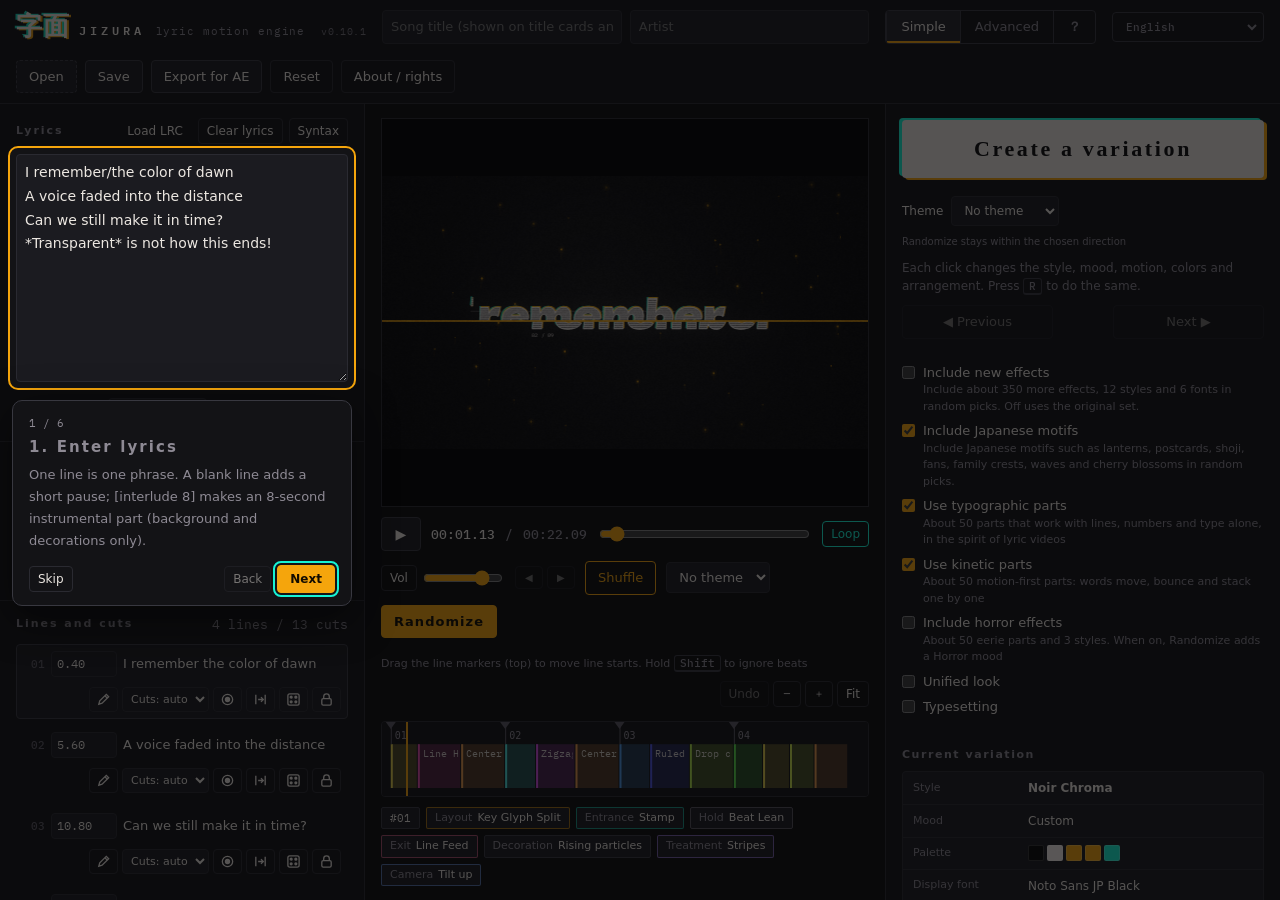
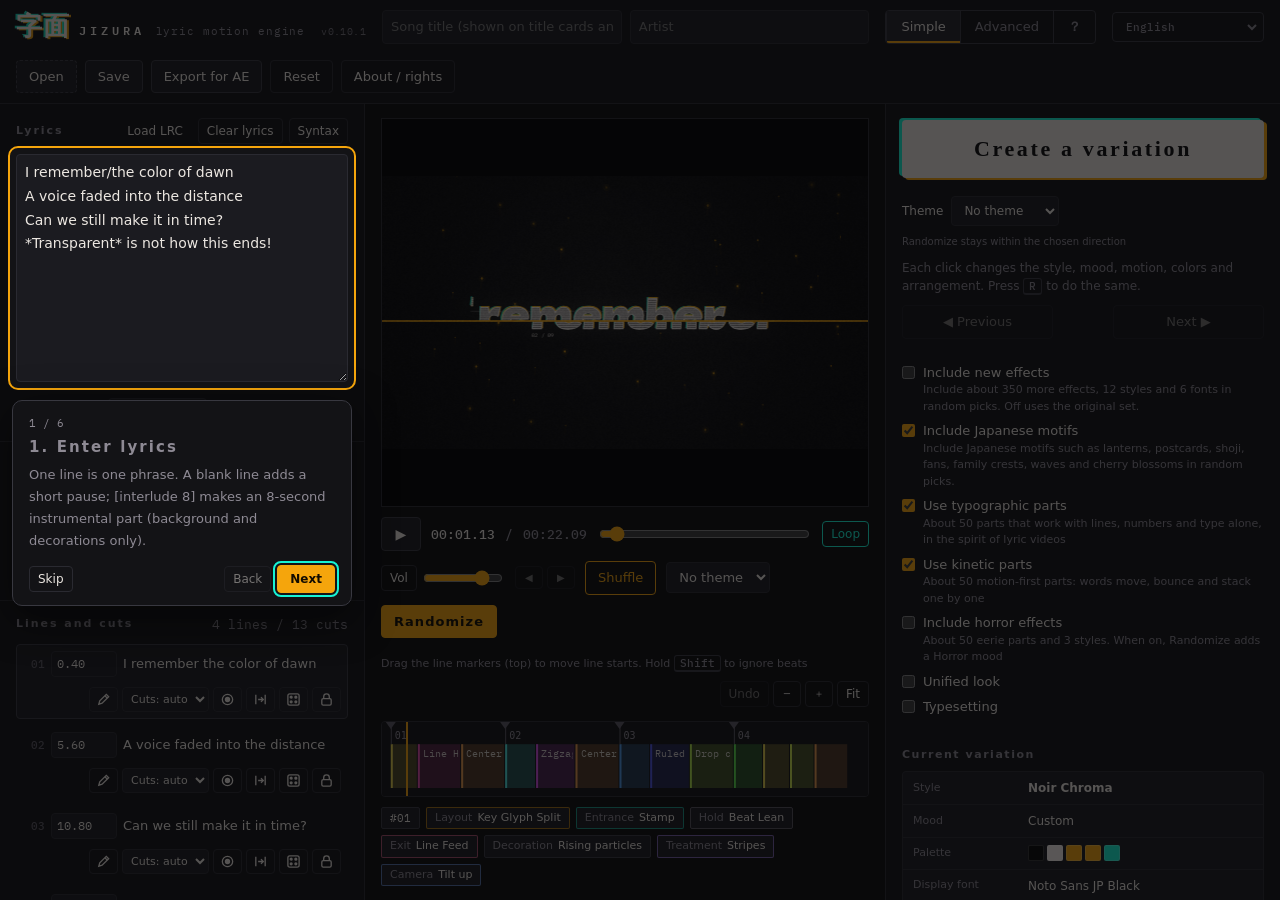
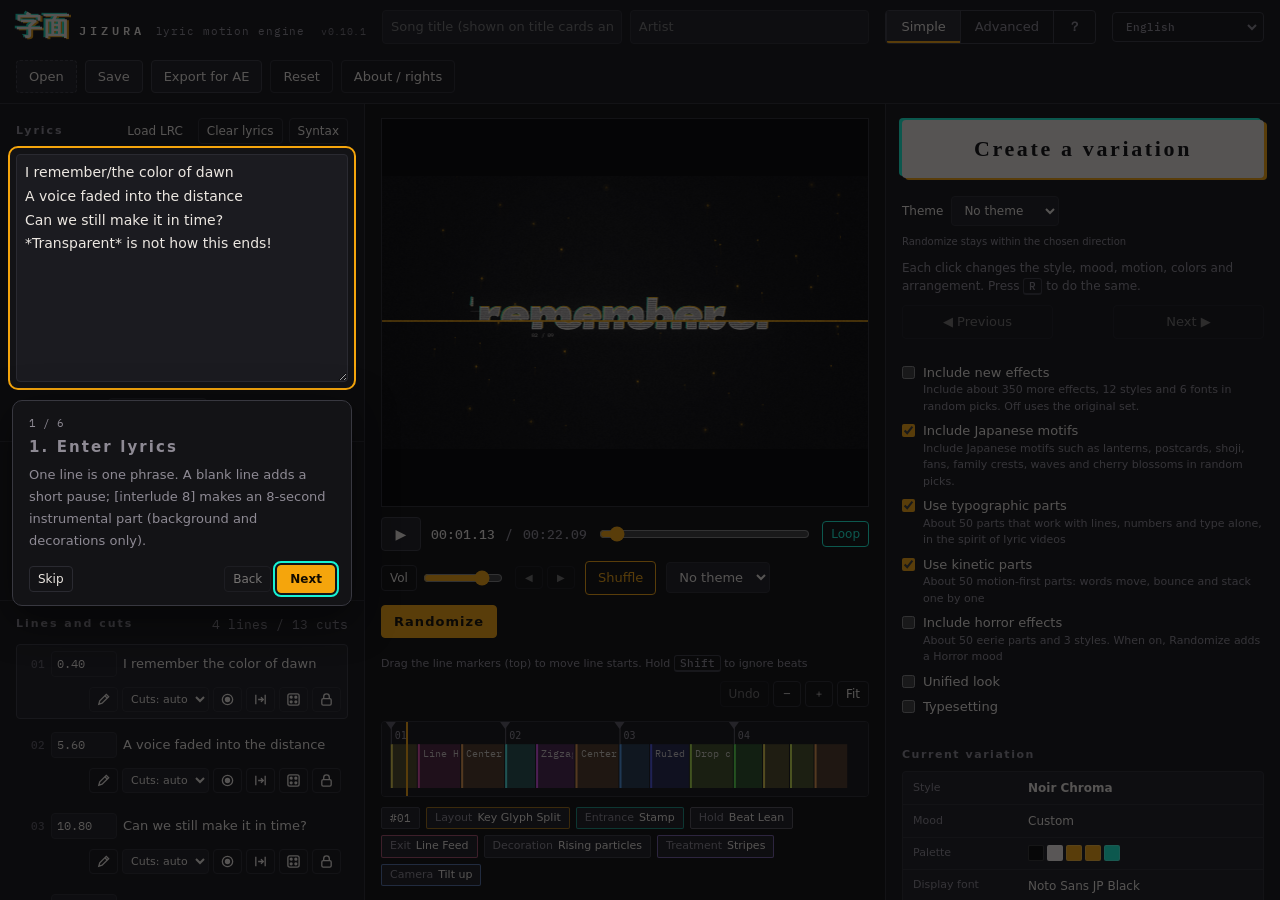
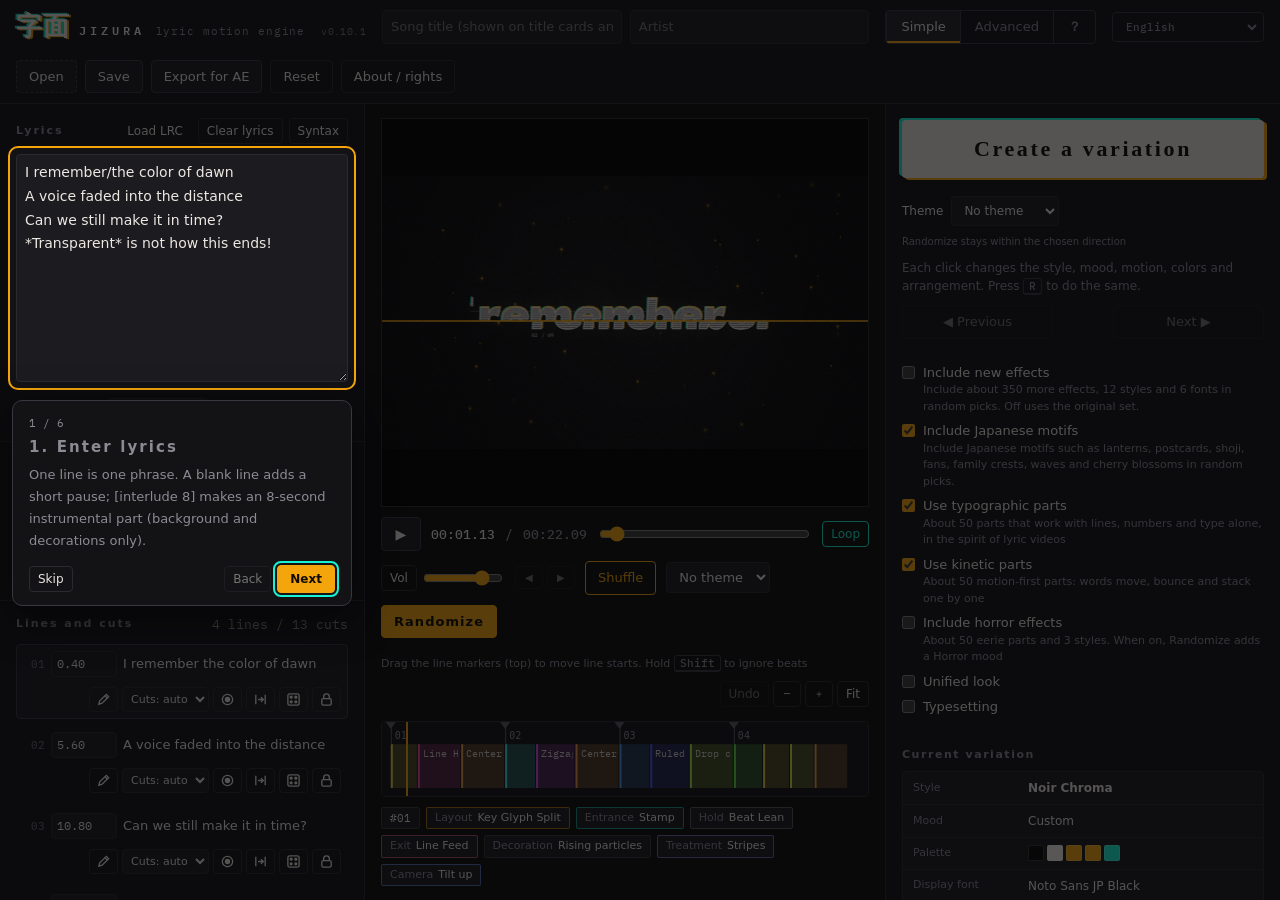
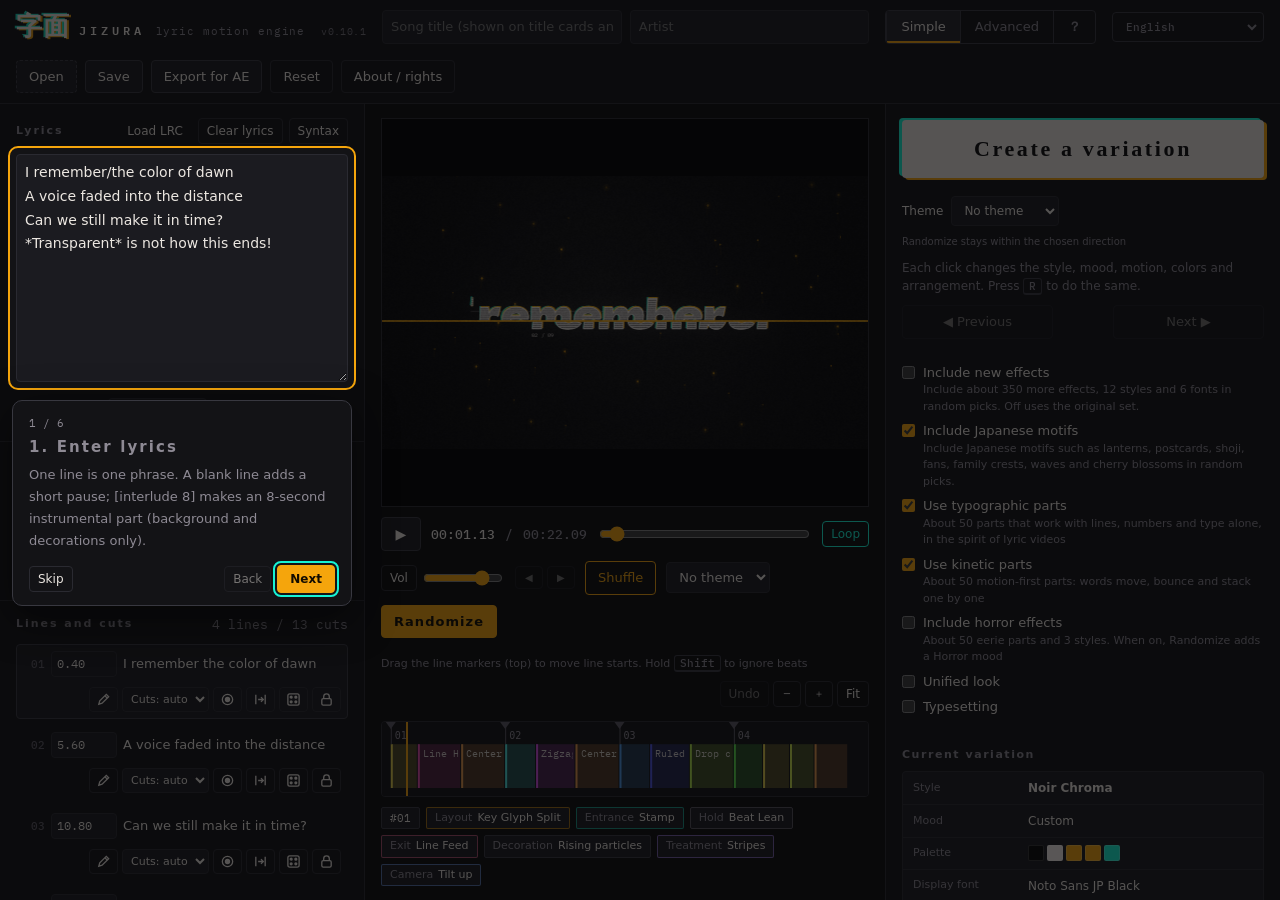
